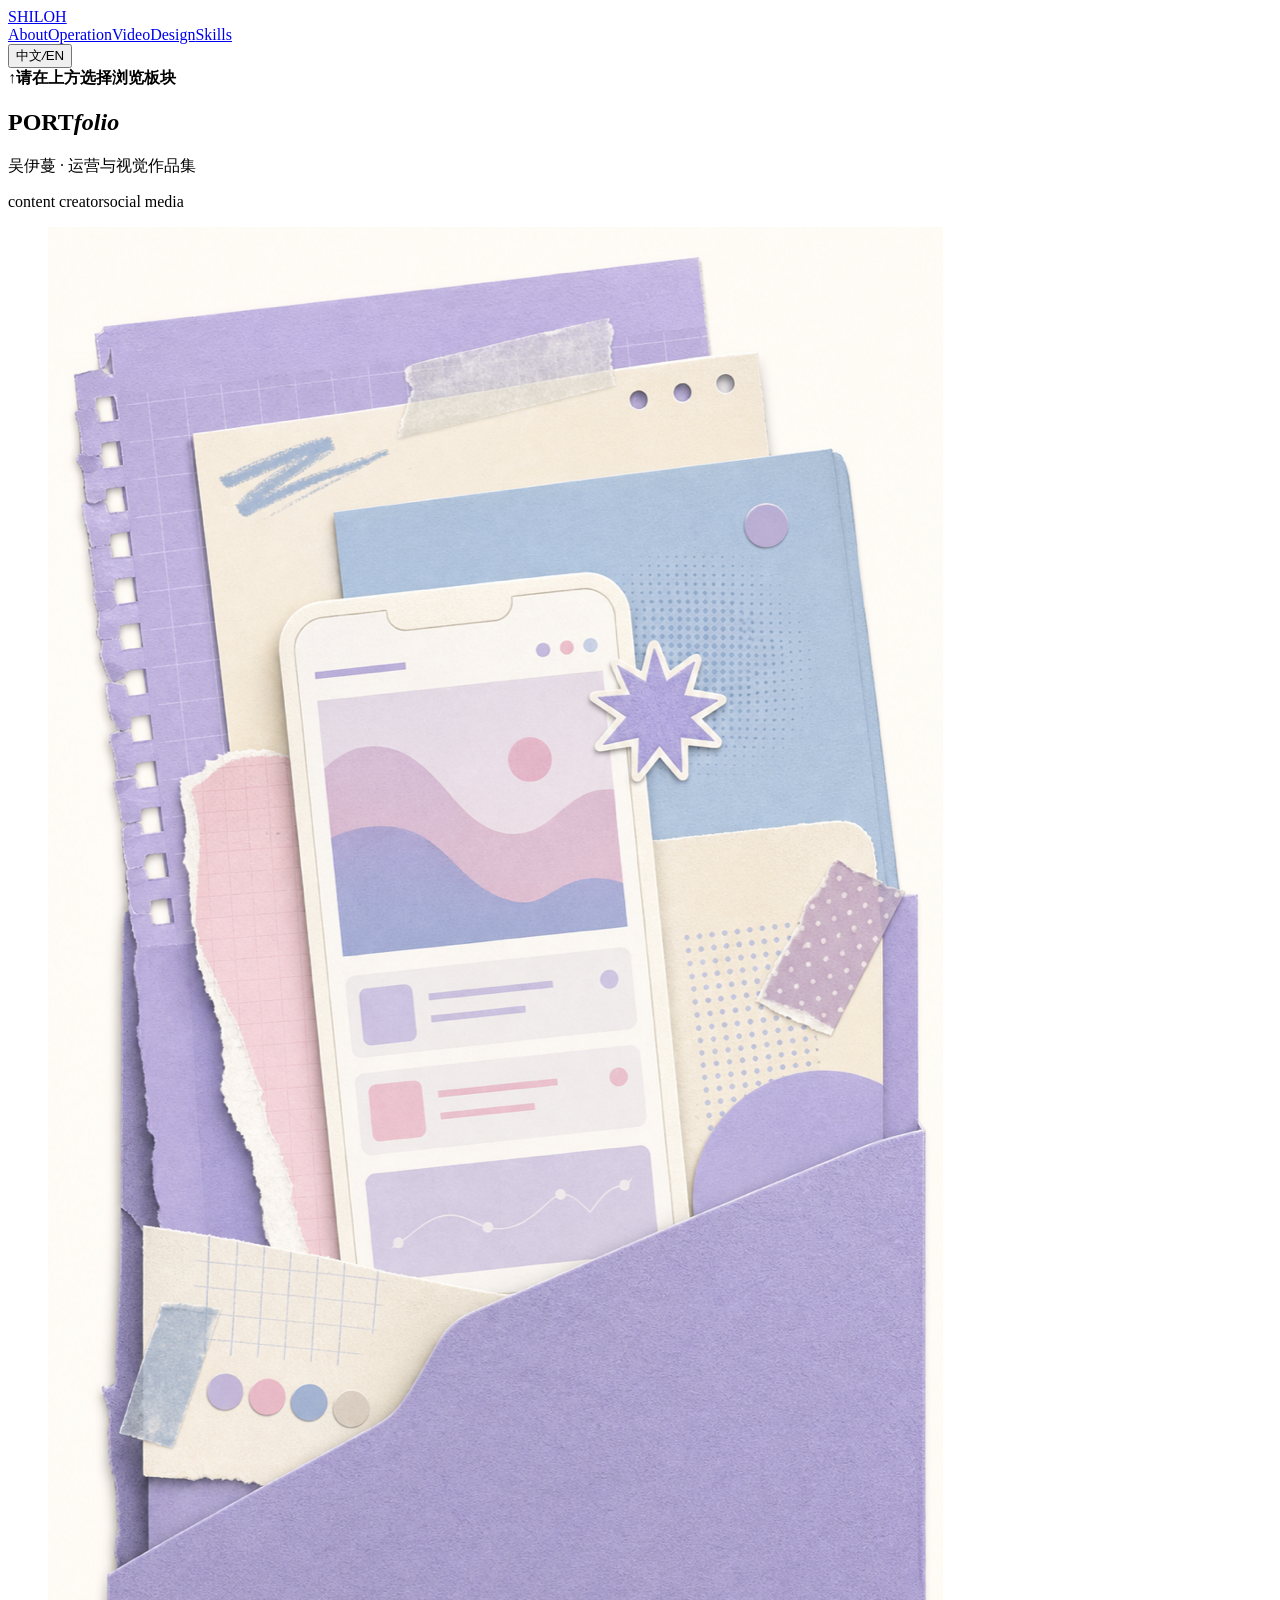
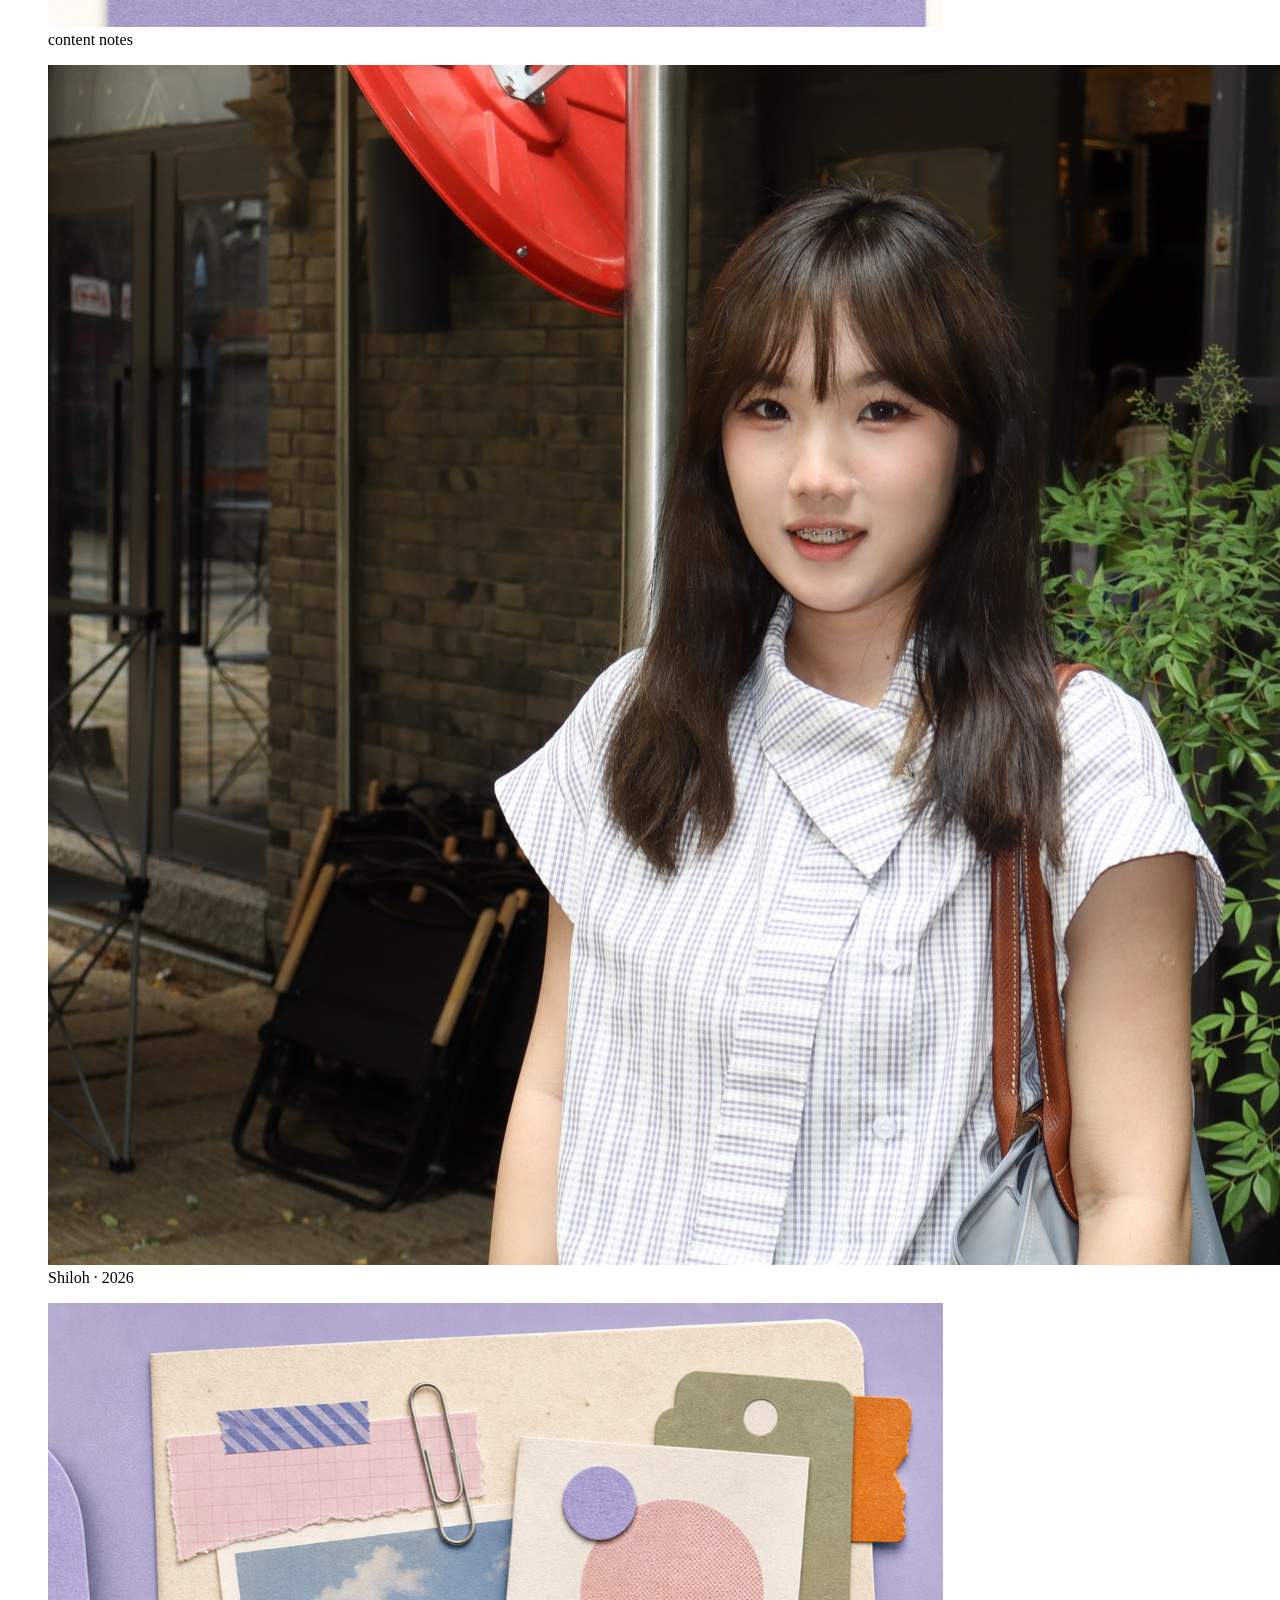
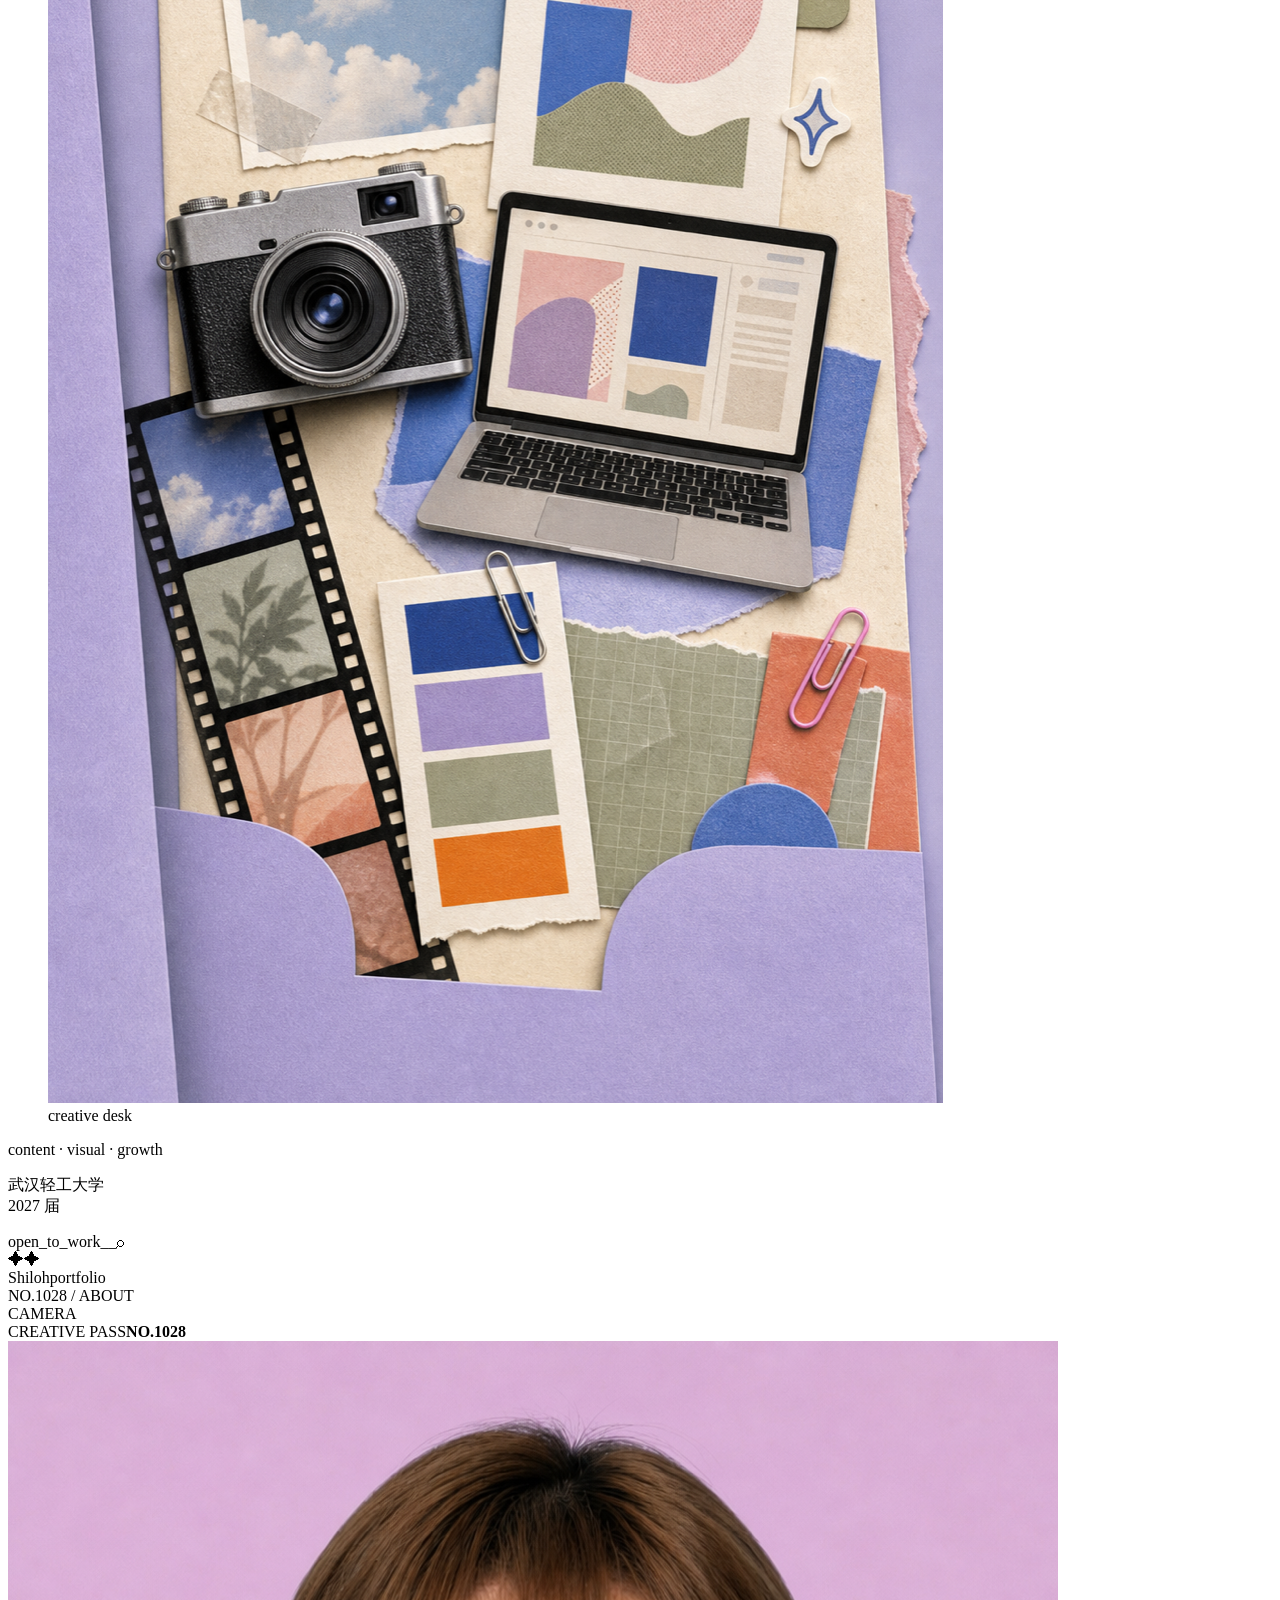
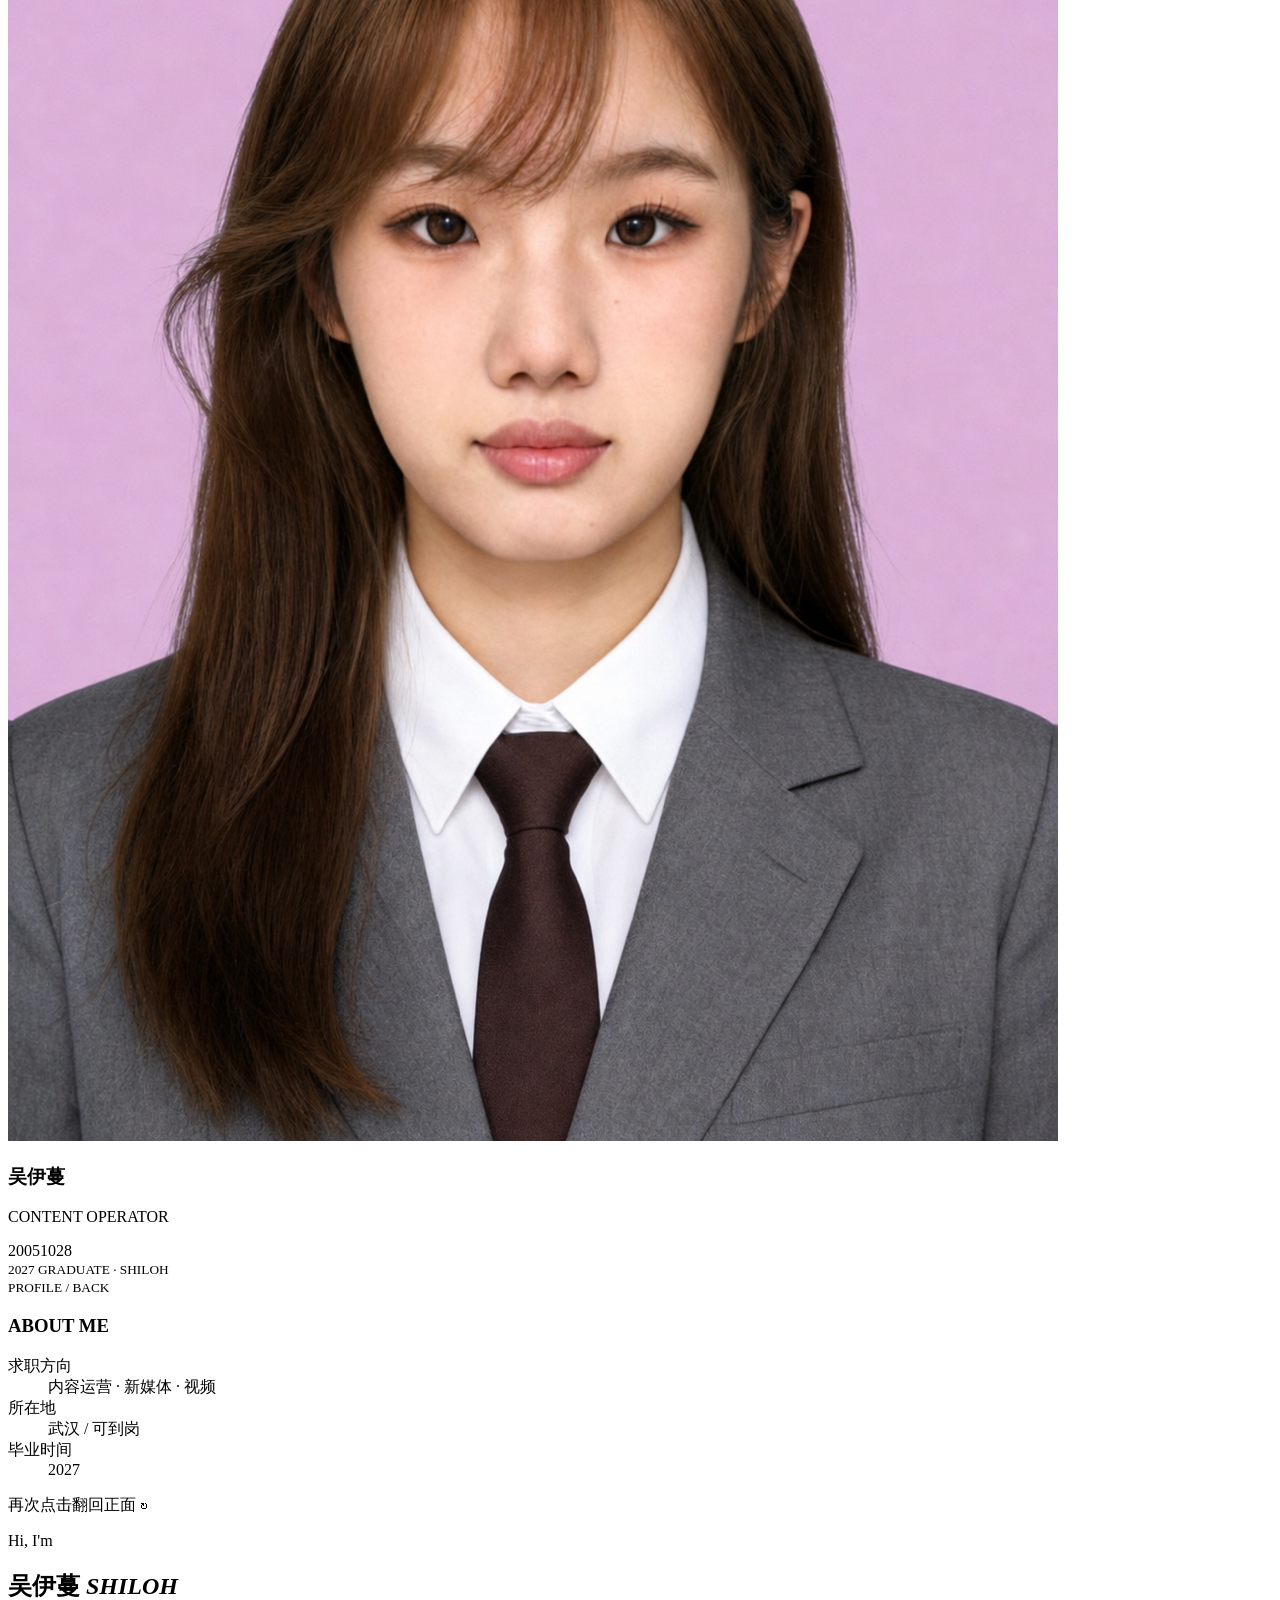
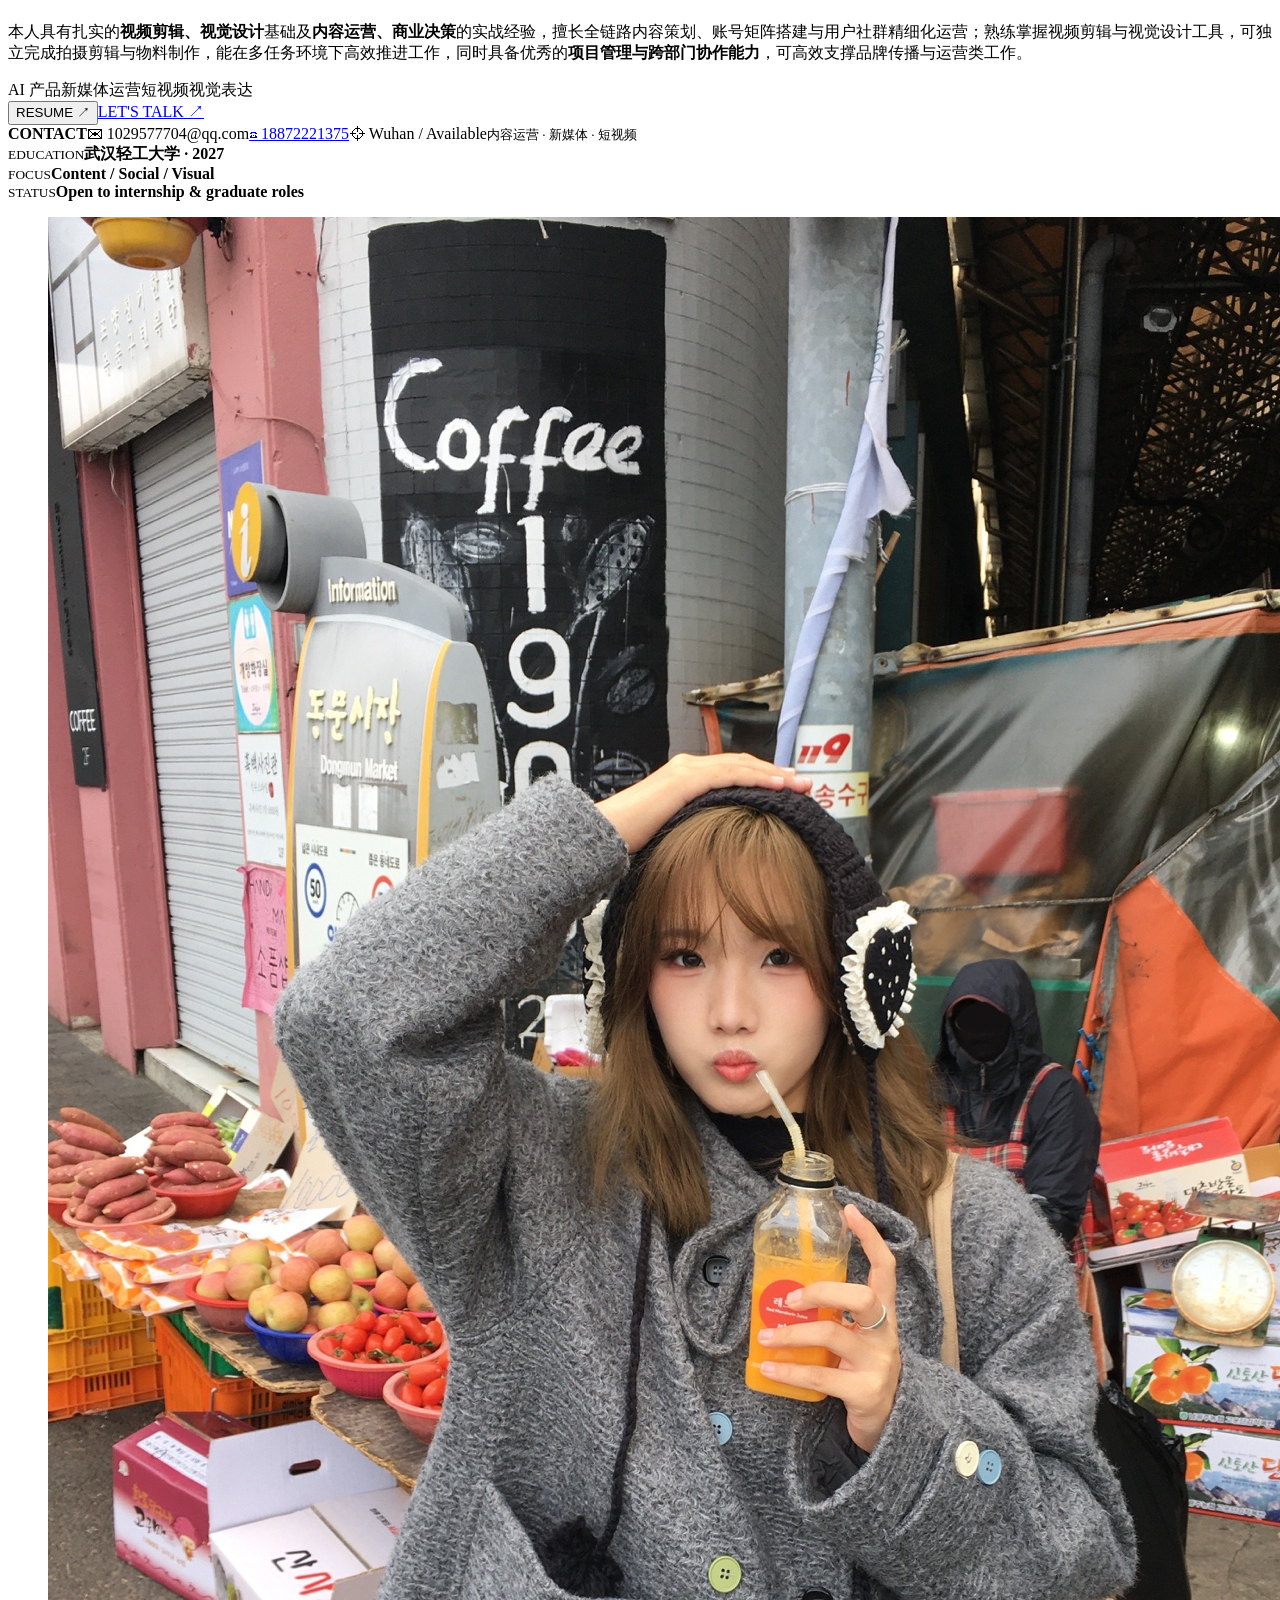
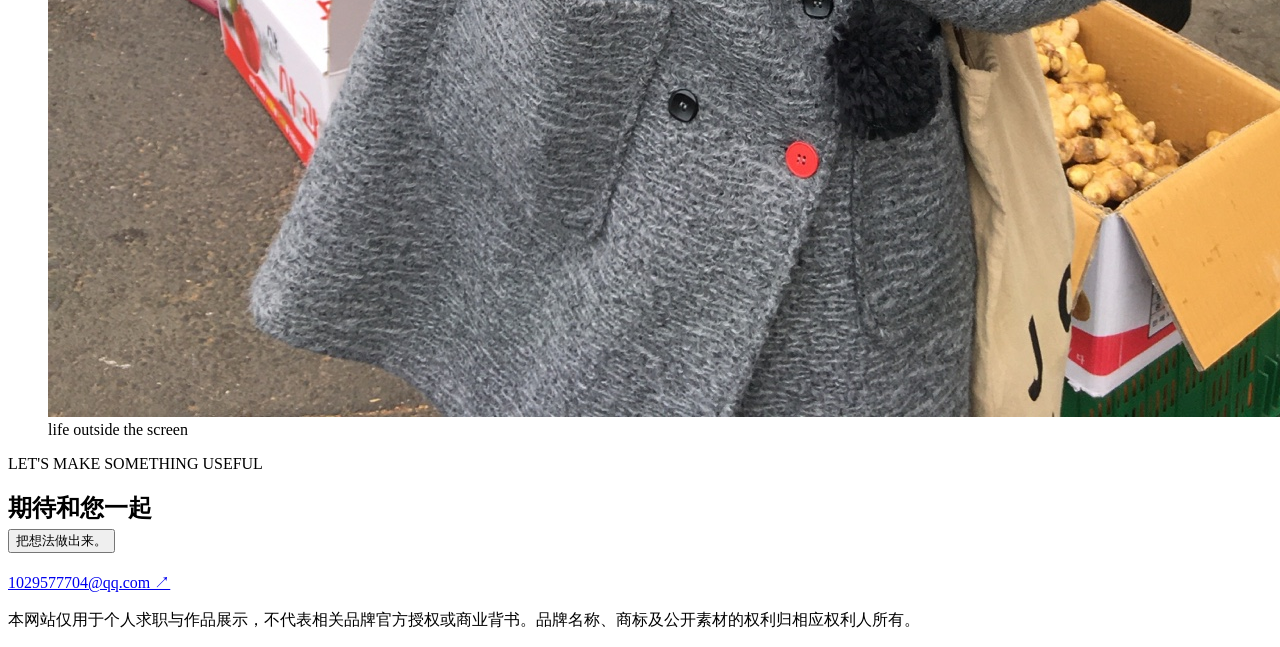
==== index.html @ cad9b49f "Add files via upload" ====
<!DOCTYPE html><html lang="zh-CN"><head><meta charSet="utf-8"/><meta name="viewport" content="width=device-width, initial-scale=1"/><link rel="preload" href="/images/cover/side-left.png" as="image"/><link rel="preload" href="/images/life/hero.jpg" as="image"/><link rel="preload" href="/images/cover/side-right.png" as="image"/><link rel="preload" as="image" href="/images/profile/id-photo-lavender.png"/><link rel="preload" href="/images/logos/fish.jpg" as="image"/><link rel="preload" href="/images/logos/thankyou.png" as="image"/><link rel="preload" href="/images/logos/keruyun.jpg" as="image"/><link rel="preload" as="image" href="/images/design/new-chinese.png"/><link rel="preload" as="image" href="/images/design/aestheticism.png"/><link rel="preload" as="image" href="/images/design/flat-vector-portrait.png"/><link rel="stylesheet" href="/_next/static/chunks/04r~zmh-ep_qo.css" data-precedence="next"/><link rel="preload" as="script" fetchPriority="low" href="/_next/static/chunks/1565v~spl0x2t.js"/><script src="/_next/static/chunks/01i_en06-a_gb.js" async=""></script><script src="/_next/static/chunks/13je0jha5i6.b.js" async=""></script><script src="/_next/static/chunks/turbopack-12umnb._j-0oo.js" async=""></script><script src="/_next/static/chunks/0typu5mmra_zv.js" async=""></script><script src="/_next/static/chunks/0ilb8em7pk6bm.js" async=""></script><link rel="preload" href="/images/life/city.jpg" as="image"/><link rel="preload" as="image" href="/images/design/flat-vector-wide.png"/><link rel="preload" as="image" href="/images/design/flower-bouquet.png"/><link rel="preload" as="image" href="/images/design/watercolor.png"/><link rel="preload" as="image" href="/images/design/city-pop-new.png"/><link rel="preload" as="image" href="/images/design/distressed-print.png"/><link rel="preload" as="image" href="/images/design/riso-peach.png"/><link rel="preload" as="image" href="/images/design/ethereal-new.png"/><title>吴伊蔓｜内容运营与视觉作品集</title><meta name="description" content="吴伊蔓的个人作品集，展示 AI 产品内容运营、短视频制作、视觉设计与用户增长项目。"/><meta property="og:title" content="吴伊蔓｜内容运营与视觉作品集"/><meta property="og:description" content="内容运营、短视频、AI 产品与视觉设计作品集。"/><meta property="og:url" content="https://shiloh-portfolio.511111man1028.workers.dev/"/><meta property="og:image" content="https://shiloh-portfolio.511111man1028.workers.dev/og.png"/><meta property="og:image:width" content="1200"/><meta property="og:image:height" content="630"/><meta property="og:type" content="website"/><meta name="twitter:card" content="summary_large_image"/><meta name="twitter:title" content="吴伊蔓｜内容运营与视觉作品集"/><meta name="twitter:description" content="内容运营、短视频、AI 产品与视觉设计作品集。"/><meta name="twitter:image" content="https://shiloh-portfolio.511111man1028.workers.dev/og.png"/><link rel="shortcut icon" href="/favicon.svg"/><link rel="icon" href="/favicon.svg"/><script src="/_next/static/chunks/03~yq9q893hmn.js" noModule=""></script></head><body><div hidden=""><!--$--><!--/$--></div><main id="top"><header class="topbar"><a class="top-name" href="#about">SHILOH</a><nav aria-label="主导航"><a href="#about">About</a><a href="#operation">Operation</a><a href="#video">Video</a><a href="#design">Design</a><a href="#skills">Skills</a></nav><div class="language-toggle"><button class="language-toggle-button" type="button" aria-label="切换为英文"><span data-language-label="zh">中文</span><i aria-hidden="true">/</i><span data-language-label="en">EN</span></button></div></header><section class="cover-board portfolio-panel" id="home" aria-labelledby="cover-title"><div class="cover-arrow" role="note" aria-label="请在上方导航选择浏览板块"><span aria-hidden="true">↑</span><b>请在上方选择浏览板块</b></div><div class="cover-title"><h1 id="cover-title" aria-label="PORTfolio"><strong><span>P</span><span>O</span><span>R</span><span>T</span></strong><em><span>f</span><span>o</span><span>l</span><span>i</span><span>o</span></em></h1><p>吴伊蔓 · 运营与视觉作品集</p></div><div class="cover-scene"><span class="pill pill-left">content creator</span><span class="pill pill-right">social media</span><div class="cover-images"><figure class="cover-photo cover-photo-left"><img src="/images/cover/side-left.png" alt="内容运营主题纸张拼贴"/><figcaption>content notes</figcaption></figure><figure class="cover-photo cover-photo-main"><img src="/images/life/hero.jpg" alt="吴伊蔓的生活照"/><figcaption>Shiloh · 2026</figcaption></figure><figure class="cover-photo cover-photo-right"><img src="/images/cover/side-right.png" alt="相机与创作工作台拼贴"/><figcaption>creative desk</figcaption></figure></div><div class="cover-pocket"><span>content · visual · growth</span></div><div class="cover-search"><p>武汉轻工大学<br/>2027 届</p><span>open_to_work__⌕</span></div><span class="cover-star star-left">✦</span><span class="cover-star star-right">✦</span></div><div class="cover-footer"><span>Shiloh</span><span>portfolio</span></div></section><section class="paper-slide about-slide portfolio-panel" id="about"><div class="slide-index">NO.1028 / ABOUT</div><div class="about-fabric" aria-hidden="true"></div><span class="about-camera" aria-hidden="true">CAMERA</span><div class="about-desk"><div class="badge-stage" aria-label="吴伊蔓个人工牌"><span class="lanyard" aria-hidden="true"></span><span class="badge-clip" aria-hidden="true"></span><article class="employee-badge" role="button" tabindex="0" aria-pressed="false" aria-label="点击翻转个人工牌"><div class="badge-flip-inner"><div class="badge-face badge-front"><div class="badge-topline"><span>CREATIVE PASS</span><b>NO.1028</b></div><img src="/images/profile/id-photo-lavender.png" alt="吴伊蔓证件照"/><h3>吴伊蔓</h3><p>CONTENT OPERATOR</p><div class="badge-code">20051028</div><small>2027 GRADUATE · SHILOH</small></div><div class="badge-face badge-back"><small>PROFILE / BACK</small><h3>ABOUT ME</h3><dl><div><dt>求职方向</dt><dd>内容运营 · 新媒体 · 视频</dd></div><div><dt>所在地</dt><dd>武汉 / 可到岗</dd></div><div><dt>毕业时间</dt><dd>2027</dd></div></dl><span>再次点击翻回正面 ↻</span></div></div></article></div><article class="about-grid-paper"><span class="paper-holes" aria-hidden="true"></span><p class="about-script">Hi, I&#x27;m</p><h2>吴伊蔓 <em>SHILOH</em></h2><p class="about-body">本人具有扎实的<strong>视频剪辑、视觉设计</strong>基础及<strong>内容运营、商业决策</strong>的实战经验，擅长全链路内容策划、账号矩阵搭建与用户社群精细化运营；熟练掌握视频剪辑与视觉设计工具，可独立完成拍摄剪辑与物料制作，能在多任务环境下高效推进工作，同时具备优秀的<strong>项目管理与跨部门协作能力</strong>，可高效支撑品牌传播与运营类工作。</p><div class="about-focus-tags"><span>AI 产品</span><span>新媒体运营</span><span>短视频</span><span>视觉表达</span></div><div class="about-links"><button class="resume-trigger" type="button">RESUME ↗</button><a href="mailto:1029577704@qq.com">LET&#x27;S TALK ↗</a></div></article><aside class="about-contact-note"><b>CONTACT</b><span>✉ 1029577704@qq.com</span><a href="tel:18872221375">☎ 18872221375</a><span>⌖ Wuhan / Available</span><small>内容运营 · 新媒体 · 短视频</small></aside><div class="about-profile-strip"><div><small>EDUCATION</small><b>武汉轻工大学 · 2027</b></div><div><small>FOCUS</small><b>Content / Social / Visual</b></div><div><small>STATUS</small><b>Open to internship &amp; graduate roles</b></div></div></div></section><section class="operation-section portfolio-panel" id="operation"><div class="chapter-heading"><span>02 / OPERATION</span><h2>Selected work <em>&amp; experience</em></h2><p>从产品理解到内容落地，我负责选题、制作、发布与复盘，也持续积累社媒增长和用户沟通经验。</p></div><div class="project-tabs" aria-label="项目索引"><a class="project-tab tab-blue" href="#case-01"><div class="project-tab-top"><small>01</small><img src="/images/logos/fish.jpg" alt="Fish Audio logo"/></div><h3>Fish Audio</h3><p>AI 语音平台</p><span class="project-tab-result">10W+ 单条播放</span></a><a class="project-tab tab-pink" href="#case-02"><div class="project-tab-top"><small>02</small><img src="/images/logos/thankyou.png" alt="ThankYouAI logo"/></div><h3>ThankYouAI</h3><p>AI 聚合生成平台</p><span class="project-tab-result">爆款内容 · 多平台供给</span></a><a class="project-tab tab-orange" href="#case-03"><div class="project-tab-top"><small>03</small><img src="/images/logos/keruyun.jpg" alt="客如云 logo"/></div><h3>客如云</h3><p>本地生活与品牌短视频</p><span class="project-tab-result">多条内容播放破万</span></a><a class="project-tab tab-green" href="#case-04"><div class="project-tab-top"><small>04</small><span class="solid-purple-logo" role="img" aria-label="某AI产品 logo"></span></div><h3>某AI产品</h3><p>AI 产品内容运营</p><span class="project-tab-result">50+ 物料 · 1000+ 社群</span></a></div><div class="case-list"><article class="case-board case-blue" id="case-01"><header class="case-header"><span>01</span><span>2024.07 — 2025.07</span></header><div class="case-copy"><img class="case-logo" src="/images/logos/fish.jpg" alt="Fish Audio logo"/><small>AI 语音平台</small><h3>Fish Audio</h3><p>围绕 AI 语音产品进行内容策划、视频剪辑与账号矩阵搭建，把技术能力转化为更容易理解和传播的内容。</p><dl><div><dt>MY ROLE</dt><dd>内容策划 / 视频剪辑 / 账号冷启动 / 品牌视觉</dd></div><div><dt>RESULT</dt><dd>Bilibili 单条播放 10W+、互动 1000+，获得海外垂类 KOL 自发传播。</dd></div></dl></div><div class="case-collage"><figure class="case-gallery-item case-gallery-item-1"><img src="/images/operation/fish/01-performance.jpg" alt="Fish Audio 作品展示 1" loading="lazy"/><figcaption>0<!-- -->1<!-- --> / <!-- -->Fish Audio</figcaption></figure><figure class="case-gallery-item case-gallery-item-2"><img src="/images/operation/fish/02-brand-poster.jpg" alt="Fish Audio 作品展示 2" loading="lazy"/><figcaption>0<!-- -->2<!-- --> / <!-- -->Fish Audio</figcaption></figure><figure class="case-gallery-item case-gallery-item-3"><img src="/images/operation/fish/03-growth-poster.jpg" alt="Fish Audio 作品展示 3" loading="lazy"/><figcaption>0<!-- -->3<!-- --> / <!-- -->Fish Audio</figcaption></figure></div></article><article class="case-board case-pink" id="case-02"><header class="case-header"><span>02</span><span>2026 — 至今</span></header><div class="case-copy"><img class="case-logo" src="/images/logos/thankyou.png" alt="ThankYouAI logo"/><small>AI 聚合生成平台</small><h3>ThankYouAI</h3><p>负责官方抖音内容、官网工作流、SEO 文章与视觉封面，将复杂 AI 功能转译为可理解、可使用的内容。</p><dl><div><dt>MY ROLE</dt><dd>官号运营 / 视频制作 / AI 工作流 / SEO / 创作者拓展</dd></div><div><dt>RESULT</dt><dd>官方社媒产出过爆款内容，并通过工作流模板、SEO 文章与视觉素材持续完善平台内容供给。</dd></div></dl></div><div class="case-collage"><figure class="case-gallery-item case-gallery-item-1"><img src="/images/operation/thankyou/01-cover.png" alt="ThankYouAI 作品展示 1" loading="lazy"/><figcaption>0<!-- -->1<!-- --> / <!-- -->ThankYouAI</figcaption></figure><figure class="case-gallery-item case-gallery-item-2"><img src="/images/operation/thankyou/02-social.jpg" alt="ThankYouAI 作品展示 2" loading="lazy"/><figcaption>0<!-- -->2<!-- --> / <!-- -->ThankYouAI</figcaption></figure><figure class="case-gallery-item case-gallery-item-3"><img src="/images/operation/thankyou/03-cover.jpeg" alt="ThankYouAI 作品展示 3" loading="lazy"/><figcaption>0<!-- -->3<!-- --> / <!-- -->ThankYouAI</figcaption></figure></div></article><article class="case-board case-orange" id="case-03"><header class="case-header"><span>03</span><span>2026.03 — 2026.06</span></header><div class="case-copy"><img class="case-logo" src="/images/logos/keruyun.jpg" alt="客如云 logo"/><small>本地生活与品牌短视频</small><h3>客如云</h3><p>围绕商家经营场景策划并制作短视频，覆盖选题、发布、数据复盘、商业信息流和线下门店实拍。</p><dl><div><dt>MY ROLE</dt><dd>抖音运营 / 外景拍摄 / 商业剪辑 / 数据复盘</dd></div><div><dt>RESULT</dt><dd>产出多条播放量破万内容，持续承接潜在商家咨询与品牌传播需求。</dd></div></dl></div><div class="case-collage"><figure class="case-gallery-item case-gallery-item-1"><img src="/images/operation/keruyun/01-account.jpg" alt="客如云 作品展示 1" loading="lazy"/><figcaption>0<!-- -->1<!-- --> / <!-- -->客如云</figcaption></figure></div></article><article class="case-board case-green" id="case-04"><header class="case-header"><span>04</span><span>2025.09 — 2026.03</span></header><div class="case-copy"><span class="case-logo solid-purple-logo" role="img" aria-label="某AI产品 logo"></span><small>AI 产品内容运营</small><h3>某AI产品</h3><p>参与早期内容与用户体系搭建，负责合规官号内容、教程物料、多平台矩阵、KOC 合作与核心用户社群。</p><dl><div><dt>MY ROLE</dt><dd>官号内容 / 教程视频 / KOC 合作 / 社群运营</dd></div><div><dt>RESULT</dt><dd>产出 50+ 内容物料，对接 20+ 垂类 KOC，参与搭建 1000+ 用户社群。</dd></div></dl></div><div class="case-collage"><figure class="case-gallery-item case-gallery-item-1"><img src="/images/operation/feelin/01-recruitment.jpg" alt="某AI产品 作品展示 1" loading="lazy"/><figcaption>0<!-- -->1<!-- --> / <!-- -->某AI产品</figcaption></figure><figure class="case-gallery-item case-gallery-item-2"><img src="/images/operation/feelin/02-campaign-redacted.png" alt="某AI产品 作品展示 2" loading="lazy"/><figcaption>0<!-- -->2<!-- --> / <!-- -->某AI产品</figcaption></figure><figure class="case-gallery-item case-gallery-item-3"><img src="/images/operation/feelin/03-social-redacted.png" alt="某AI产品 作品展示 3" loading="lazy"/><figcaption>0<!-- -->3<!-- --> / <!-- -->某AI产品</figcaption></figure></div></article></div></section><section class="video-section portfolio-panel" id="video"><div class="chapter-heading video-title"><span>03 / VIDEO</span><h2>Press play, <em>see the work.</em></h2><p>从混剪开始，依次呈现教程、信息流与产品内容。</p></div><div class="video-wall"><div class="video-divider"><span>EDITING SHOWREEL</span><small>10 / selected works</small></div><figure class="video-work video-orange video-format-landscape video-order-1 video-featured"><video src="/videos/edit-montage.m4v" controls="" preload="metadata" playsInline="" aria-label="混剪视频作品完整预览 · 17s"></video><figcaption><span>01</span><div><b>混剪</b><small>节奏与镜头组合<!-- --> · <!-- -->完整预览 · 17s</small></div></figcaption></figure><figure class="video-work video-lilac video-format-landscape video-order-2"><video src="/videos/edit-feature-intro.m4v" controls="" preload="metadata" playsInline="" aria-label="功能介绍视频作品15s 预览"></video><figcaption><span>02</span><div><b>功能介绍</b><small>产品卖点可视化<!-- --> · <!-- -->15s 预览</small></div></figcaption></figure><figure class="video-work video-green video-format-landscape video-order-3"><video src="/videos/edit-web-promo-1.m4v" controls="" preload="metadata" playsInline="" aria-label="网页推广 01视频作品15s 预览"></video><figcaption><span>03</span><div><b>网页推广 01</b><small>网页产品推广<!-- --> · <!-- -->15s 预览</small></div></figcaption></figure><figure class="video-work video-rose video-format-portrait video-order-4"><video src="/videos/edit-ad-feed.m4v" controls="" preload="metadata" playsInline="" aria-label="信息流视频作品15s 预览"></video><figcaption><span>04</span><div><b>信息流</b><small>商业信息流剪辑<!-- --> · <!-- -->15s 预览</small></div></figcaption></figure><figure class="video-work video-blue video-format-portrait video-order-5"><video src="/videos/edit-comic-drama.m4v" controls="" preload="metadata" playsInline="" aria-label="漫剧视频作品15s 预览"></video><figcaption><span>05</span><div><b>漫剧</b><small>剧情节奏与氛围包装<!-- --> · <!-- -->15s 预览</small></div></figcaption></figure><figure class="video-work video-yellow video-format-portrait video-order-6"><video src="/videos/edit-platform-growth.m4v" controls="" preload="metadata" playsInline="" aria-label="平台引流视频作品完整预览 · 18s"></video><figcaption><span>06</span><div><b>平台引流</b><small>转化导向内容<!-- --> · <!-- -->完整预览 · 18s</small></div></figcaption></figure><figure class="video-work video-coral video-format-landscape video-order-7"><video src="/videos/edit-tutorial.m4v" controls="" preload="metadata" playsInline="" aria-label="教程视频作品15s 预览"></video><figcaption><span>07</span><div><b>教程</b><small>步骤拆解与画面引导<!-- --> · <!-- -->15s 预览</small></div></figcaption></figure><figure class="video-work video-sky video-format-landscape video-order-8"><video src="/videos/edit-web-promo-2.m4v" controls="" preload="metadata" playsInline="" aria-label="网页推广 02视频作品15s 预览"></video><figcaption><span>08</span><div><b>网页推广 02</b><small>网页产品推广<!-- --> · <!-- -->15s 预览</small></div></figcaption></figure><figure class="video-work video-mint video-format-landscape video-order-9"><video src="/videos/edit-digital-human.m4v" controls="" preload="metadata" playsInline="" aria-label="数字人起号视频作品15s 预览"></video><figcaption><span>09</span><div><b>数字人起号</b><small>账号冷启动内容<!-- --> · <!-- -->15s 预览</small></div></figcaption></figure><figure class="video-work video-wine video-format-landscape video-order-10"><video src="/videos/edit-game-ui.m4v" controls="" preload="metadata" playsInline="" aria-label="游戏 UI 设计视频作品完整预览 · 15s"></video><figcaption><span>10</span><div><b>游戏 UI 设计</b><small>界面与交互展示<!-- --> · <!-- -->完整预览 · 15s</small></div></figcaption></figure></div></section><section class="paper-slide design-slide portfolio-panel" id="design"><div class="slide-index">04 / DESIGN BOARD</div><div class="design-heading"><h2>Visual<br/><em>archive</em></h2><p>展现不同风格的视觉作品集。</p></div><section class="poster-orbit-stage" aria-label="互动 3D 海报环廊"><div class="poster-orbit-viewport" role="group" tabindex="0" aria-label="左右拖动旋转海报"><div class="poster-orbit-ring" style="--orbit-rotation:0deg"><figure class="poster-orbit-card" style="--poster-angle:0deg;width:270px;height:179.296875px;margin-left:-135px;margin-top:-89.6484375px" data-orbit-index="0" role="link" tabindex="0" aria-label="查看下方的新中式海报"><img class="poster-orbit-depth" style="--poster-depth:-6px" src="/images/design/new-chinese.png" alt="" draggable="false" aria-hidden="true"/><img class="poster-orbit-depth" style="--poster-depth:-5px" src="/images/design/new-chinese.png" alt="" draggable="false" aria-hidden="true"/><img class="poster-orbit-depth" style="--poster-depth:-4px" src="/images/design/new-chinese.png" alt="" draggable="false" aria-hidden="true"/><img class="poster-orbit-depth" style="--poster-depth:-3px" src="/images/design/new-chinese.png" alt="" draggable="false" aria-hidden="true"/><img class="poster-orbit-depth" style="--poster-depth:-2px" src="/images/design/new-chinese.png" alt="" draggable="false" aria-hidden="true"/><img class="poster-orbit-depth" style="--poster-depth:-1px" src="/images/design/new-chinese.png" alt="" draggable="false" aria-hidden="true"/><div class="poster-orbit-face poster-orbit-front"><img src="/images/design/new-chinese.png" alt="新中式海报" draggable="false"/></div><div class="poster-orbit-face poster-orbit-back" aria-hidden="true"><img src="/images/design/new-chinese.png" alt="" draggable="false"/></div></figure><figure class="poster-orbit-card" style="--poster-angle:36deg;width:133.875px;height:238px;margin-left:-66.9375px;margin-top:-119px" data-orbit-index="1" role="link" tabindex="0" aria-label="查看下方的美学主义"><img class="poster-orbit-depth" style="--poster-depth:-6px" src="/images/design/aestheticism.png" alt="" draggable="false" aria-hidden="true"/><img class="poster-orbit-depth" style="--poster-depth:-5px" src="/images/design/aestheticism.png" alt="" draggable="false" aria-hidden="true"/><img class="poster-orbit-depth" style="--poster-depth:-4px" src="/images/design/aestheticism.png" alt="" draggable="false" aria-hidden="true"/><img class="poster-orbit-depth" style="--poster-depth:-3px" src="/images/design/aestheticism.png" alt="" draggable="false" aria-hidden="true"/><img class="poster-orbit-depth" style="--poster-depth:-2px" src="/images/design/aestheticism.png" alt="" draggable="false" aria-hidden="true"/><img class="poster-orbit-depth" style="--poster-depth:-1px" src="/images/design/aestheticism.png" alt="" draggable="false" aria-hidden="true"/><div class="poster-orbit-face poster-orbit-front"><img src="/images/design/aestheticism.png" alt="美学主义" draggable="false"/></div><div class="poster-orbit-face poster-orbit-back" aria-hidden="true"><img src="/images/design/aestheticism.png" alt="" draggable="false"/></div></figure><figure class="poster-orbit-card" style="--poster-angle:72deg;width:178.5px;height:238px;margin-left:-89.25px;margin-top:-119px" data-orbit-index="2" role="link" tabindex="0" aria-label="查看下方的扁平矢量插图 · 3:4"><img class="poster-orbit-depth" style="--poster-depth:-6px" src="/images/design/flat-vector-portrait.png" alt="" draggable="false" aria-hidden="true"/><img class="poster-orbit-depth" style="--poster-depth:-5px" src="/images/design/flat-vector-portrait.png" alt="" draggable="false" aria-hidden="true"/><img class="poster-orbit-depth" style="--poster-depth:-4px" src="/images/design/flat-vector-portrait.png" alt="" draggable="false" aria-hidden="true"/><img class="poster-orbit-depth" style="--poster-depth:-3px" src="/images/design/flat-vector-portrait.png" alt="" draggable="false" aria-hidden="true"/><img class="poster-orbit-depth" style="--poster-depth:-2px" src="/images/design/flat-vector-portrait.png" alt="" draggable="false" aria-hidden="true"/><img class="poster-orbit-depth" style="--poster-depth:-1px" src="/images/design/flat-vector-portrait.png" alt="" draggable="false" aria-hidden="true"/><div class="poster-orbit-face poster-orbit-front"><img src="/images/design/flat-vector-portrait.png" alt="扁平矢量插图 · 3:4" draggable="false"/></div><div class="poster-orbit-face poster-orbit-back" aria-hidden="true"><img src="/images/design/flat-vector-portrait.png" alt="" draggable="false"/></div></figure><figure class="poster-orbit-card" style="--poster-angle:108deg;width:270px;height:151.875px;margin-left:-135px;margin-top:-75.9375px" data-orbit-index="3" role="link" tabindex="0" aria-label="查看下方的扁平矢量插图 · 16:9"><img class="poster-orbit-depth" style="--poster-depth:-6px" src="/images/design/flat-vector-wide.png" alt="" draggable="false" aria-hidden="true"/><img class="poster-orbit-depth" style="--poster-depth:-5px" src="/images/design/flat-vector-wide.png" alt="" draggable="false" aria-hidden="true"/><img class="poster-orbit-depth" style="--poster-depth:-4px" src="/images/design/flat-vector-wide.png" alt="" draggable="false" aria-hidden="true"/><img class="poster-orbit-depth" style="--poster-depth:-3px" src="/images/design/flat-vector-wide.png" alt="" draggable="false" aria-hidden="true"/><img class="poster-orbit-depth" style="--poster-depth:-2px" src="/images/design/flat-vector-wide.png" alt="" draggable="false" aria-hidden="true"/><img class="poster-orbit-depth" style="--poster-depth:-1px" src="/images/design/flat-vector-wide.png" alt="" draggable="false" aria-hidden="true"/><div class="poster-orbit-face poster-orbit-front"><img src="/images/design/flat-vector-wide.png" alt="扁平矢量插图 · 16:9" draggable="false"/></div><div class="poster-orbit-face poster-orbit-back" aria-hidden="true"><img src="/images/design/flat-vector-wide.png" alt="" draggable="false"/></div></figure><figure class="poster-orbit-card" style="--poster-angle:144deg;width:178.5px;height:238px;margin-left:-89.25px;margin-top:-119px" data-orbit-index="4" role="link" tabindex="0" aria-label="查看下方的520 涂鸦花束海报"><img class="poster-orbit-depth" style="--poster-depth:-6px" src="/images/design/flower-bouquet.png" alt="" draggable="false" aria-hidden="true"/><img class="poster-orbit-depth" style="--poster-depth:-5px" src="/images/design/flower-bouquet.png" alt="" draggable="false" aria-hidden="true"/><img class="poster-orbit-depth" style="--poster-depth:-4px" src="/images/design/flower-bouquet.png" alt="" draggable="false" aria-hidden="true"/><img class="poster-orbit-depth" style="--poster-depth:-3px" src="/images/design/flower-bouquet.png" alt="" draggable="false" aria-hidden="true"/><img class="poster-orbit-depth" style="--poster-depth:-2px" src="/images/design/flower-bouquet.png" alt="" draggable="false" aria-hidden="true"/><img class="poster-orbit-depth" style="--poster-depth:-1px" src="/images/design/flower-bouquet.png" alt="" draggable="false" aria-hidden="true"/><div class="poster-orbit-face poster-orbit-front"><img src="/images/design/flower-bouquet.png" alt="520 涂鸦花束海报" draggable="false"/></div><div class="poster-orbit-face poster-orbit-back" aria-hidden="true"><img src="/images/design/flower-bouquet.png" alt="" draggable="false"/></div></figure><figure class="poster-orbit-card" style="--poster-angle:180deg;width:270px;height:151.875px;margin-left:-135px;margin-top:-75.9375px" data-orbit-index="5" role="link" tabindex="0" aria-label="查看下方的写意水彩风格"><img class="poster-orbit-depth" style="--poster-depth:-6px" src="/images/design/watercolor.png" alt="" draggable="false" aria-hidden="true"/><img class="poster-orbit-depth" style="--poster-depth:-5px" src="/images/design/watercolor.png" alt="" draggable="false" aria-hidden="true"/><img class="poster-orbit-depth" style="--poster-depth:-4px" src="/images/design/watercolor.png" alt="" draggable="false" aria-hidden="true"/><img class="poster-orbit-depth" style="--poster-depth:-3px" src="/images/design/watercolor.png" alt="" draggable="false" aria-hidden="true"/><img class="poster-orbit-depth" style="--poster-depth:-2px" src="/images/design/watercolor.png" alt="" draggable="false" aria-hidden="true"/><img class="poster-orbit-depth" style="--poster-depth:-1px" src="/images/design/watercolor.png" alt="" draggable="false" aria-hidden="true"/><div class="poster-orbit-face poster-orbit-front"><img src="/images/design/watercolor.png" alt="写意水彩风格" draggable="false"/></div><div class="poster-orbit-face poster-orbit-back" aria-hidden="true"><img src="/images/design/watercolor.png" alt="" draggable="false"/></div></figure><figure class="poster-orbit-card" style="--poster-angle:216deg;width:133.875px;height:238px;margin-left:-66.9375px;margin-top:-119px" data-orbit-index="6" role="link" tabindex="0" aria-label="查看下方的CityPOP 复古风格"><img class="poster-orbit-depth" style="--poster-depth:-6px" src="/images/design/city-pop-new.png" alt="" draggable="false" aria-hidden="true"/><img class="poster-orbit-depth" style="--poster-depth:-5px" src="/images/design/city-pop-new.png" alt="" draggable="false" aria-hidden="true"/><img class="poster-orbit-depth" style="--poster-depth:-4px" src="/images/design/city-pop-new.png" alt="" draggable="false" aria-hidden="true"/><img class="poster-orbit-depth" style="--poster-depth:-3px" src="/images/design/city-pop-new.png" alt="" draggable="false" aria-hidden="true"/><img class="poster-orbit-depth" style="--poster-depth:-2px" src="/images/design/city-pop-new.png" alt="" draggable="false" aria-hidden="true"/><img class="poster-orbit-depth" style="--poster-depth:-1px" src="/images/design/city-pop-new.png" alt="" draggable="false" aria-hidden="true"/><div class="poster-orbit-face poster-orbit-front"><img src="/images/design/city-pop-new.png" alt="CityPOP 复古风格" draggable="false"/></div><div class="poster-orbit-face poster-orbit-back" aria-hidden="true"><img src="/images/design/city-pop-new.png" alt="" draggable="false"/></div></figure><figure class="poster-orbit-card" style="--poster-angle:252deg;width:238px;height:238px;margin-left:-119px;margin-top:-119px" data-orbit-index="7" role="link" tabindex="0" aria-label="查看下方的做旧印刷"><img class="poster-orbit-depth" style="--poster-depth:-6px" src="/images/design/distressed-print.png" alt="" draggable="false" aria-hidden="true"/><img class="poster-orbit-depth" style="--poster-depth:-5px" src="/images/design/distressed-print.png" alt="" draggable="false" aria-hidden="true"/><img class="poster-orbit-depth" style="--poster-depth:-4px" src="/images/design/distressed-print.png" alt="" draggable="false" aria-hidden="true"/><img class="poster-orbit-depth" style="--poster-depth:-3px" src="/images/design/distressed-print.png" alt="" draggable="false" aria-hidden="true"/><img class="poster-orbit-depth" style="--poster-depth:-2px" src="/images/design/distressed-print.png" alt="" draggable="false" aria-hidden="true"/><img class="poster-orbit-depth" style="--poster-depth:-1px" src="/images/design/distressed-print.png" alt="" draggable="false" aria-hidden="true"/><div class="poster-orbit-face poster-orbit-front"><img src="/images/design/distressed-print.png" alt="做旧印刷" draggable="false"/></div><div class="poster-orbit-face poster-orbit-back" aria-hidden="true"><img src="/images/design/distressed-print.png" alt="" draggable="false"/></div></figure><figure class="poster-orbit-card" style="--poster-angle:288deg;width:178.5px;height:238px;margin-left:-89.25px;margin-top:-119px" data-orbit-index="8" role="link" tabindex="0" aria-label="查看下方的RISO 版画桃子海报"><img class="poster-orbit-depth" style="--poster-depth:-6px" src="/images/design/riso-peach.png" alt="" draggable="false" aria-hidden="true"/><img class="poster-orbit-depth" style="--poster-depth:-5px" src="/images/design/riso-peach.png" alt="" draggable="false" aria-hidden="true"/><img class="poster-orbit-depth" style="--poster-depth:-4px" src="/images/design/riso-peach.png" alt="" draggable="false" aria-hidden="true"/><img class="poster-orbit-depth" style="--poster-depth:-3px" src="/images/design/riso-peach.png" alt="" draggable="false" aria-hidden="true"/><img class="poster-orbit-depth" style="--poster-depth:-2px" src="/images/design/riso-peach.png" alt="" draggable="false" aria-hidden="true"/><img class="poster-orbit-depth" style="--poster-depth:-1px" src="/images/design/riso-peach.png" alt="" draggable="false" aria-hidden="true"/><div class="poster-orbit-face poster-orbit-front"><img src="/images/design/riso-peach.png" alt="RISO 版画桃子海报" draggable="false"/></div><div class="poster-orbit-face poster-orbit-back" aria-hidden="true"><img src="/images/design/riso-peach.png" alt="" draggable="false"/></div></figure><figure class="poster-orbit-card" style="--poster-angle:324deg;width:178.5px;height:238px;margin-left:-89.25px;margin-top:-119px" data-orbit-index="9" role="link" tabindex="0" aria-label="查看下方的飘渺幻境海报"><img class="poster-orbit-depth" style="--poster-depth:-6px" src="/images/design/ethereal-new.png" alt="" draggable="false" aria-hidden="true"/><img class="poster-orbit-depth" style="--poster-depth:-5px" src="/images/design/ethereal-new.png" alt="" draggable="false" aria-hidden="true"/><img class="poster-orbit-depth" style="--poster-depth:-4px" src="/images/design/ethereal-new.png" alt="" draggable="false" aria-hidden="true"/><img class="poster-orbit-depth" style="--poster-depth:-3px" src="/images/design/ethereal-new.png" alt="" draggable="false" aria-hidden="true"/><img class="poster-orbit-depth" style="--poster-depth:-2px" src="/images/design/ethereal-new.png" alt="" draggable="false" aria-hidden="true"/><img class="poster-orbit-depth" style="--poster-depth:-1px" src="/images/design/ethereal-new.png" alt="" draggable="false" aria-hidden="true"/><div class="poster-orbit-face poster-orbit-front"><img src="/images/design/ethereal-new.png" alt="飘渺幻境海报" draggable="false"/></div><div class="poster-orbit-face poster-orbit-back" aria-hidden="true"><img src="/images/design/ethereal-new.png" alt="" draggable="false"/></div></figure></div></div></section><div class="design-board"><span class="design-sticker design-sticker-one" aria-hidden="true">visual notes ↗</span><span class="design-sticker design-sticker-two" aria-hidden="true">10 / selected</span><div class="design-column design-column-1"><figure class="design-work design-work-9"><img src="/images/design/riso-peach.png" alt="RISO 版画桃子海报" loading="lazy"/><figcaption><b>RISO 版画桃子海报</b><span>RISO 版画练习</span></figcaption></figure><figure class="design-work design-work-2"><img src="/images/design/aestheticism.png" alt="美学主义" loading="lazy"/><figcaption><b>美学主义</b><span>审美主题海报</span></figcaption></figure><figure class="design-work design-work-4"><img src="/images/design/flat-vector-wide.png" alt="扁平矢量插图 · 16:9" loading="lazy"/><figcaption><b>扁平矢量插图 · 16:9</b><span>横版视觉延展</span></figcaption></figure></div><div class="design-column design-column-2"><figure class="design-work design-work-1"><img src="/images/design/new-chinese.png" alt="新中式海报" loading="lazy"/><figcaption><b>新中式海报</b><span>东方花卉视觉</span></figcaption></figure><figure class="design-work design-work-3"><img src="/images/design/flat-vector-portrait.png" alt="扁平矢量插图 · 3:4" loading="lazy"/><figcaption><b>扁平矢量插图 · 3:4</b><span>竖版插图海报</span></figcaption></figure><figure class="design-work design-work-10"><img src="/images/design/ethereal-new.png" alt="飘渺幻境海报" loading="lazy"/><figcaption><b>飘渺幻境海报</b><span>AI 视觉海报</span></figcaption></figure><figure class="design-work design-work-6"><img src="/images/design/watercolor.png" alt="写意水彩风格" loading="lazy"/><figcaption><b>写意水彩风格</b><span>水彩视觉练习</span></figcaption></figure></div><div class="design-column design-column-3"><figure class="design-work design-work-5"><img src="/images/design/flower-bouquet.png" alt="520 涂鸦花束海报" loading="lazy"/><figcaption><b>520 涂鸦花束海报</b><span>涂鸦风格视觉</span></figcaption></figure><figure class="design-work design-work-7"><img src="/images/design/city-pop-new.png" alt="CityPOP 复古风格" loading="lazy"/><figcaption><b>CityPOP 复古风格</b><span>城市流行视觉</span></figcaption></figure><figure class="design-work design-work-8"><img src="/images/design/distressed-print.png" alt="做旧印刷" loading="lazy"/><figcaption><b>做旧印刷</b><span>颗粒质感实验</span></figcaption></figure></div></div></section><section class="skills-section portfolio-panel" id="skills"><div class="skills-title"><span>05 / SKILLS</span><h2>What can I <em>bring?</em></h2><p>从内容策划到发布复盘，我可以独立完成一条内容链路。</p></div><div class="skill-stack"><article class="skill-note skill-green" role="button" tabindex="0" aria-expanded="false" aria-label="content，点击查看相关案例"><span class="skill-sticker" aria-hidden="true">✦</span><small>0<!-- -->1</small><h3>content</h3><p>选题策划
账号运营
SEO 写作
内容复盘</p><div class="skill-proof"><small>SELECTED PROOF</small><p>Fish Audio · ThankYouAI
选题 / SEO / 内容复盘</p></div></article><article class="skill-note skill-blue" role="button" tabindex="0" aria-expanded="false" aria-label="social，点击查看相关案例"><span class="skill-sticker" aria-hidden="true">☺</span><small>0<!-- -->2</small><h3>social</h3><p>抖音 / Bilibili
账号矩阵
KOL / KOC
社群运营</p><div class="skill-proof"><small>SELECTED PROOF</small><p>Fish Audio · 客如云
账号矩阵 / 社群增长</p></div></article><article class="skill-note skill-orange" role="button" tabindex="0" aria-expanded="false" aria-label="video，点击查看相关案例"><span class="skill-sticker" aria-hidden="true">▶</span><small>0<!-- -->3</small><h3>video</h3><p>脚本构思
外景拍摄
剪辑包装
商业信息流</p><div class="skill-proof"><small>SELECTED PROOF</small><p>教程 · 混剪 · 信息流
策划 / 拍摄 / 剪辑</p></div></article><article class="skill-note skill-wine" role="button" tabindex="0" aria-expanded="false" aria-label="AI + visual，点击查看相关案例"><span class="skill-sticker" aria-hidden="true">AI</span><small>0<!-- -->4</small><h3>AI + visual</h3><p>AI 工作流
封面设计
海报排版
视觉延展</p><div class="skill-proof"><small>SELECTED PROOF</small><p>ThankYouAI · 视觉海报
AI 工作流 / 视觉延展</p></div></article><article class="skill-note skill-lilac" role="button" tabindex="0" aria-expanded="false" aria-label="tools，点击查看相关案例"><span class="skill-sticker" aria-hidden="true">♥</span><small>0<!-- -->5</small><h3>tools</h3><p>剪映
Photoshop
AE
主流 AI 工具
Codex / 即梦等</p><div class="skill-proof"><small>SELECTED PROOF</small><p>视频与视觉项目实战
剪映 / PS / AE / Codex</p></div></article></div></section><footer class="contact-slide"><figure><img src="/images/life/city.jpg" alt="吴伊蔓的旅行生活照"/><figcaption>life outside the screen</figcaption></figure><div><span>LET&#x27;S MAKE SOMETHING USEFUL</span><h2>期待和您一起<br/><em><button class="footer-easter-egg" type="button" aria-label="把想法做出来，点击触发彩蛋">把想法做出来。</button></em></h2><a href="mailto:1029577704@qq.com">1029577704@qq.com ↗</a></div><p>本网站仅用于个人求职与作品展示，不代表相关品牌官方授权或商业背书。品牌名称、商标及公开素材的权利归相应权利人所有。</p></footer></main><!--$--><!--/$--><script src="/_next/static/chunks/1565v~spl0x2t.js" id="_R_" async=""></script><script>(self.__next_f=self.__next_f||[]).push([0])</script><script>self.__next_f.push([1,"1:\"$Sreact.fragment\"\n2:I[22378,[\"/_next/static/chunks/0typu5mmra_zv.js\"],\"default\"]\n3:I[99582,[\"/_next/static/chunks/0typu5mmra_zv.js\"],\"default\"]\ne:I[95394,[\"/_next/static/chunks/0typu5mmra_zv.js\"],\"default\",1]\n:HL[\"/_next/static/chunks/04r~zmh-ep_qo.css\",\"style\"]\n:HL[\"/images/cover/side-left.png\",\"image\"]\n:HL[\"/images/life/hero.jpg\",\"image\"]\n:HL[\"/images/cover/side-right.png\",\"image\"]\n"])</script><script>self.__next_f.push([1,"0:{\"P\":null,\"c\":[\"\",\"\"],\"q\":\"\",\"i\":false,\"f\":[[[\"\",{\"children\":[\"__PAGE__\",{}]},\"$undefined\",\"$undefined\",16],[[\"$\",\"$1\",\"c\",{\"children\":[[[\"$\",\"link\",\"0\",{\"rel\":\"stylesheet\",\"href\":\"/_next/static/chunks/04r~zmh-ep_qo.css\",\"precedence\":\"next\",\"crossOrigin\":\"$undefined\",\"nonce\":\"$undefined\"}],[\"$\",\"script\",\"script-0\",{\"src\":\"/_next/static/chunks/0typu5mmra_zv.js\",\"async\":true,\"nonce\":\"$undefined\"}]],[\"$\",\"html\",null,{\"lang\":\"zh-CN\",\"children\":[\"$\",\"body\",null,{\"children\":[\"$\",\"$L2\",null,{\"parallelRouterKey\":\"children\",\"error\":\"$undefined\",\"errorStyles\":\"$undefined\",\"errorScripts\":\"$undefined\",\"template\":[\"$\",\"$L3\",null,{}],\"templateStyles\":\"$undefined\",\"templateScripts\":\"$undefined\",\"notFound\":[[[\"$\",\"title\",null,{\"children\":\"404: This page could not be found.\"}],[\"$\",\"div\",null,{\"style\":{\"fontFamily\":\"system-ui,\\\"Segoe UI\\\",Roboto,Helvetica,Arial,sans-serif,\\\"Apple Color Emoji\\\",\\\"Segoe UI Emoji\\\"\",\"height\":\"100vh\",\"textAlign\":\"center\",\"display\":\"flex\",\"flexDirection\":\"column\",\"alignItems\":\"center\",\"justifyContent\":\"center\"},\"children\":[\"$\",\"div\",null,{\"children\":[[\"$\",\"style\",null,{\"dangerouslySetInnerHTML\":{\"__html\":\"body{color:#000;background:#fff;margin:0}.next-error-h1{border-right:1px solid rgba(0,0,0,.3)}@media (prefers-color-scheme:dark){body{color:#fff;background:#000}.next-error-h1{border-right:1px solid rgba(255,255,255,.3)}}\"}}],[\"$\",\"h1\",null,{\"className\":\"next-error-h1\",\"style\":{\"display\":\"inline-block\",\"margin\":\"0 20px 0 0\",\"padding\":\"0 23px 0 0\",\"fontSize\":24,\"fontWeight\":500,\"verticalAlign\":\"top\",\"lineHeight\":\"49px\"},\"children\":404}],[\"$\",\"div\",null,{\"style\":{\"display\":\"inline-block\"},\"children\":[\"$\",\"h2\",null,{\"style\":{\"fontSize\":14,\"fontWeight\":400,\"lineHeight\":\"49px\",\"margin\":0},\"children\":\"This page could not be found.\"}]}]]}]}]],[]],\"forbidden\":\"$undefined\",\"unauthorized\":\"$undefined\"}]}]}]]}],{\"children\":[[\"$\",\"$1\",\"c\",{\"children\":[[\"$\",\"main\",null,{\"id\":\"top\",\"children\":[[\"$\",\"header\",null,{\"className\":\"topbar\",\"children\":[[\"$\",\"a\",null,{\"className\":\"top-name\",\"href\":\"#about\",\"children\":\"SHILOH\"}],[\"$\",\"nav\",null,{\"aria-label\":\"主导航\",\"children\":[[\"$\",\"a\",null,{\"href\":\"#about\",\"children\":\"About\"}],[\"$\",\"a\",null,{\"href\":\"#operation\",\"children\":\"Operation\"}],[\"$\",\"a\",null,{\"href\":\"#video\",\"children\":\"Video\"}],[\"$\",\"a\",null,{\"href\":\"#design\",\"children\":\"Design\"}],[\"$\",\"a\",null,{\"href\":\"#skills\",\"children\":\"Skills\"}]]}],[\"$\",\"div\",null,{\"className\":\"language-toggle\",\"children\":[\"$\",\"button\",null,{\"className\":\"language-toggle-button\",\"type\":\"button\",\"aria-label\":\"切换为英文\",\"children\":[[\"$\",\"span\",null,{\"data-language-label\":\"zh\",\"children\":\"中文\"}],[\"$\",\"i\",null,{\"aria-hidden\":\"true\",\"children\":\"/\"}],[\"$\",\"span\",null,{\"data-language-label\":\"en\",\"children\":\"EN\"}]]}]}]]}],[\"$\",\"section\",null,{\"className\":\"cover-board portfolio-panel\",\"id\":\"home\",\"aria-labelledby\":\"cover-title\",\"children\":[[\"$\",\"div\",null,{\"className\":\"cover-arrow\",\"role\":\"note\",\"aria-label\":\"请在上方导航选择浏览板块\",\"children\":[[\"$\",\"span\",null,{\"aria-hidden\":\"true\",\"children\":\"↑\"}],[\"$\",\"b\",null,{\"children\":\"请在上方选择浏览板块\"}]]}],[\"$\",\"div\",null,{\"className\":\"cover-title\",\"children\":[[\"$\",\"h1\",null,{\"id\":\"cover-title\",\"aria-label\":\"PORTfolio\",\"children\":[[\"$\",\"strong\",null,{\"children\":[[\"$\",\"span\",null,{\"children\":\"P\"}],[\"$\",\"span\",null,{\"children\":\"O\"}],[\"$\",\"span\",null,{\"children\":\"R\"}],[\"$\",\"span\",null,{\"children\":\"T\"}]]}],[\"$\",\"em\",null,{\"children\":[[\"$\",\"span\",null,{\"children\":\"f\"}],[\"$\",\"span\",null,{\"children\":\"o\"}],[\"$\",\"span\",null,{\"children\":\"l\"}],[\"$\",\"span\",null,{\"children\":\"i\"}],[\"$\",\"span\",null,{\"children\":\"o\"}]]}]]}],[\"$\",\"p\",null,{\"children\":\"吴伊蔓 · 运营与视觉作品集\"}]]}],[\"$\",\"div\",null,{\"className\":\"cover-scene\",\"children\":[[\"$\",\"span\",null,{\"className\":\"pill pill-left\",\"children\":\"content creator\"}],[\"$\",\"span\",null,{\"className\":\"pill pill-right\",\"children\":\"social media\"}],[\"$\",\"div\",null,{\"className\":\"cover-images\",\"children\":[[\"$\",\"figure\",null,{\"className\":\"cover-photo cover-photo-left\",\"children\":[[\"$\",\"img\",null,{\"src\":\"/images/cover/side-left.png\",\"alt\":\"内容运营主题纸张拼贴\"}],[\"$\",\"figcaption\",null,{\"children\":\"content notes\"}]]}],[\"$\",\"figure\",null,{\"className\":\"cover-photo cover-photo-main\",\"children\":[[\"$\",\"img\",null,{\"src\":\"/images/life/hero.jpg\",\"alt\":\"吴伊蔓的生活照\"}],[\"$\",\"figcaption\",null,{\"children\":\"Shiloh · 2026\"}]]}],[\"$\",\"figure\",null,{\"className\":\"cover-photo cover-photo-right\",\"children\":[[\"$\",\"img\",null,{\"src\":\"/images/cover/side-right.png\",\"alt\":\"相机与创作工作台拼贴\"}],[\"$\",\"figcaption\",null,{\"children\":\"creative desk\"}]]}]]}],[\"$\",\"div\",null,{\"className\":\"cover-pocket\",\"children\":[\"$\",\"span\",null,{\"children\":\"content · visual · growth\"}]}],[\"$\",\"div\",null,{\"className\":\"cover-search\",\"children\":[[\"$\",\"p\",null,{\"children\":[\"武汉轻工大学\",[\"$\",\"br\",null,{}],\"2027 届\"]}],[\"$\",\"span\",null,{\"children\":\"open_to_work__⌕\"}]]}],[\"$\",\"span\",null,{\"className\":\"cover-star star-left\",\"children\":\"✦\"}],[\"$\",\"span\",null,{\"className\":\"cover-star star-right\",\"children\":\"✦\"}]]}],[\"$\",\"div\",null,{\"className\":\"cover-footer\",\"children\":[[\"$\",\"span\",null,{\"children\":\"Shiloh\"}],[\"$\",\"span\",null,{\"children\":\"portfolio\"}]]}]]}],\"$L4\",\"$L5\",\"$L6\",\"$L7\",\"$L8\",\"$L9\",\"$La\"]}],[\"$Lb\"],\"$Lc\"]}],{},null,false,null]},null,false,null],\"$Ld\",false]],\"m\":\"$undefined\",\"G\":[\"$e\",[\"$Lf\"]],\"S\":true,\"h\":null,\"s\":\"$undefined\",\"l\":\"$undefined\",\"p\":\"$undefined\",\"d\":\"$undefined\",\"b\":\"shbEWhFEzp2AO_lXpUxjl\"}\n"])</script><script>self.__next_f.push([1,"10:I[92697,[\"/_next/static/chunks/0typu5mmra_zv.js\",\"/_next/static/chunks/0ilb8em7pk6bm.js\"],\"default\"]\n17:I[28086,[\"/_next/static/chunks/0typu5mmra_zv.js\",\"/_next/static/chunks/0ilb8em7pk6bm.js\"],\"default\"]\n18:I[28717,[\"/_next/static/chunks/0typu5mmra_zv.js\",\"/_next/static/chunks/0ilb8em7pk6bm.js\"],\"default\"]\n19:I[25326,[\"/_next/static/chunks/0typu5mmra_zv.js\"],\"OutletBoundary\"]\n1a:\"$Sreact.suspense\"\n1c:I[25326,[\"/_next/static/chunks/0typu5mmra_zv.js\"],\"ViewportBoundary\"]\n1e:I[25326,[\"/_next/static/chunks/0typu5mmra_zv.js\"],\"MetadataBoundary\"]\n:HL[\"/images/logos/fish.jpg\",\"image\"]\n:HL[\"/images/logos/thankyou.png\",\"image\"]\n:HL[\"/images/logos/keruyun.jpg\",\"image\"]\n:HL[\"/images/life/city.jpg\",\"image\"]\n"])</script><script>self.__next_f.push([1,"4:[\"$\",\"section\",null,{\"className\":\"paper-slide about-slide portfolio-panel\",\"id\":\"about\",\"children\":[[\"$\",\"div\",null,{\"className\":\"slide-index\",\"children\":\"NO.1028 / ABOUT\"}],[\"$\",\"div\",null,{\"className\":\"about-fabric\",\"aria-hidden\":\"true\"}],[\"$\",\"span\",null,{\"className\":\"about-camera\",\"aria-hidden\":\"true\",\"children\":\"CAMERA\"}],[\"$\",\"div\",null,{\"className\":\"about-desk\",\"children\":[[\"$\",\"div\",null,{\"className\":\"badge-stage\",\"aria-label\":\"吴伊蔓个人工牌\",\"children\":[[\"$\",\"span\",null,{\"className\":\"lanyard\",\"aria-hidden\":\"true\"}],[\"$\",\"span\",null,{\"className\":\"badge-clip\",\"aria-hidden\":\"true\"}],[\"$\",\"$L10\",null,{}]]}],[\"$\",\"article\",null,{\"className\":\"about-grid-paper\",\"children\":[[\"$\",\"span\",null,{\"className\":\"paper-holes\",\"aria-hidden\":\"true\"}],[\"$\",\"p\",null,{\"className\":\"about-script\",\"children\":\"Hi, I'm\"}],[\"$\",\"h2\",null,{\"children\":[\"吴伊蔓 \",[\"$\",\"em\",null,{\"children\":\"SHILOH\"}]]}],[\"$\",\"p\",null,{\"className\":\"about-body\",\"children\":[\"本人具有扎实的\",[\"$\",\"strong\",null,{\"children\":\"视频剪辑、视觉设计\"}],\"基础及\",[\"$\",\"strong\",null,{\"children\":\"内容运营、商业决策\"}],\"的实战经验，擅长全链路内容策划、账号矩阵搭建与用户社群精细化运营；熟练掌握视频剪辑与视觉设计工具，可独立完成拍摄剪辑与物料制作，能在多任务环境下高效推进工作，同时具备优秀的\",[\"$\",\"strong\",null,{\"children\":\"项目管理与跨部门协作能力\"}],\"，可高效支撑品牌传播与运营类工作。\"]}],[\"$\",\"div\",null,{\"className\":\"about-focus-tags\",\"children\":[[\"$\",\"span\",null,{\"children\":\"AI 产品\"}],[\"$\",\"span\",null,{\"children\":\"新媒体运营\"}],[\"$\",\"span\",null,{\"children\":\"短视频\"}],[\"$\",\"span\",null,{\"children\":\"视觉表达\"}]]}],[\"$\",\"div\",null,{\"className\":\"about-links\",\"children\":[[\"$\",\"button\",null,{\"className\":\"resume-trigger\",\"type\":\"button\",\"children\":\"RESUME ↗\"}],[\"$\",\"a\",null,{\"href\":\"mailto:1029577704@qq.com\",\"children\":\"LET'S TALK ↗\"}]]}]]}],[\"$\",\"aside\",null,{\"className\":\"about-contact-note\",\"children\":[[\"$\",\"b\",null,{\"children\":\"CONTACT\"}],[\"$\",\"span\",null,{\"children\":\"✉ 1029577704@qq.com\"}],[\"$\",\"a\",null,{\"href\":\"tel:18872221375\",\"children\":\"☎ 18872221375\"}],[\"$\",\"span\",null,{\"children\":\"⌖ Wuhan / Available\"}],[\"$\",\"small\",null,{\"children\":\"内容运营 · 新媒体 · 短视频\"}]]}],[\"$\",\"div\",null,{\"className\":\"about-profile-strip\",\"children\":[[\"$\",\"div\",null,{\"children\":[[\"$\",\"small\",null,{\"children\":\"EDUCATION\"}],[\"$\",\"b\",null,{\"children\":\"武汉轻工大学 · 2027\"}]]}],[\"$\",\"div\",null,{\"children\":[[\"$\",\"small\",null,{\"children\":\"FOCUS\"}],[\"$\",\"b\",null,{\"children\":\"Content / Social / Visual\"}]]}],[\"$\",\"div\",null,{\"children\":[[\"$\",\"small\",null,{\"children\":\"STATUS\"}],[\"$\",\"b\",null,{\"children\":\"Open to internship \u0026 graduate roles\"}]]}]]}]]}]]}]\n"])</script><script>self.__next_f.push([1,"5:[\"$\",\"section\",null,{\"className\":\"operation-section portfolio-panel\",\"id\":\"operation\",\"children\":[[\"$\",\"div\",null,{\"className\":\"chapter-heading\",\"children\":[[\"$\",\"span\",null,{\"children\":\"02 / OPERATION\"}],[\"$\",\"h2\",null,{\"children\":[\"Selected work \",[\"$\",\"em\",null,{\"children\":\"\u0026 experience\"}]]}],[\"$\",\"p\",null,{\"children\":\"从产品理解到内容落地，我负责选题、制作、发布与复盘，也持续积累社媒增长和用户沟通经验。\"}]]}],[\"$\",\"div\",null,{\"className\":\"project-tabs\",\"aria-label\":\"项目索引\",\"children\":[[\"$\",\"a\",\"Fish Audio\",{\"className\":\"project-tab tab-blue\",\"href\":\"#case-01\",\"children\":[[\"$\",\"div\",null,{\"className\":\"project-tab-top\",\"children\":[[\"$\",\"small\",null,{\"children\":\"01\"}],[\"$\",\"img\",null,{\"src\":\"/images/logos/fish.jpg\",\"alt\":\"Fish Audio logo\"}]]}],[\"$\",\"h3\",null,{\"children\":\"Fish Audio\"}],[\"$\",\"p\",null,{\"children\":\"AI 语音平台\"}],[\"$\",\"span\",null,{\"className\":\"project-tab-result\",\"children\":\"10W+ 单条播放\"}]]}],[\"$\",\"a\",\"ThankYouAI\",{\"className\":\"project-tab tab-pink\",\"href\":\"#case-02\",\"children\":[[\"$\",\"div\",null,{\"className\":\"project-tab-top\",\"children\":[[\"$\",\"small\",null,{\"children\":\"02\"}],[\"$\",\"img\",null,{\"src\":\"/images/logos/thankyou.png\",\"alt\":\"ThankYouAI logo\"}]]}],[\"$\",\"h3\",null,{\"children\":\"ThankYouAI\"}],[\"$\",\"p\",null,{\"children\":\"AI 聚合生成平台\"}],[\"$\",\"span\",null,{\"className\":\"project-tab-result\",\"children\":\"爆款内容 · 多平台供给\"}]]}],[\"$\",\"a\",\"客如云\",{\"className\":\"project-tab tab-orange\",\"href\":\"#case-03\",\"children\":[[\"$\",\"div\",null,{\"className\":\"project-tab-top\",\"children\":[[\"$\",\"small\",null,{\"children\":\"03\"}],[\"$\",\"img\",null,{\"src\":\"/images/logos/keruyun.jpg\",\"alt\":\"客如云 logo\"}]]}],[\"$\",\"h3\",null,{\"children\":\"客如云\"}],[\"$\",\"p\",null,{\"children\":\"本地生活与品牌短视频\"}],[\"$\",\"span\",null,{\"className\":\"project-tab-result\",\"children\":\"多条内容播放破万\"}]]}],[\"$\",\"a\",\"某AI产品\",{\"className\":\"project-tab tab-green\",\"href\":\"#case-04\",\"children\":[[\"$\",\"div\",null,{\"className\":\"project-tab-top\",\"children\":[[\"$\",\"small\",null,{\"children\":\"04\"}],[\"$\",\"span\",null,{\"className\":\"solid-purple-logo\",\"role\":\"img\",\"aria-label\":\"某AI产品 logo\"}]]}],[\"$\",\"h3\",null,{\"children\":\"某AI产品\"}],[\"$\",\"p\",null,{\"children\":\"AI 产品内容运营\"}],[\"$\",\"span\",null,{\"className\":\"project-tab-result\",\"children\":\"50+ 物料 · 1000+ 社群\"}]]}]]}],[\"$\",\"div\",null,{\"className\":\"case-list\",\"children\":[[\"$\",\"article\",\"Fish Audio\",{\"className\":\"case-board case-blue\",\"id\":\"case-01\",\"children\":[[\"$\",\"header\",null,{\"className\":\"case-header\",\"children\":[[\"$\",\"span\",null,{\"children\":\"01\"}],[\"$\",\"span\",null,{\"children\":\"2024.07 — 2025.07\"}]]}],[\"$\",\"div\",null,{\"className\":\"case-copy\",\"children\":[[\"$\",\"img\",null,{\"className\":\"case-logo\",\"src\":\"/images/logos/fish.jpg\",\"alt\":\"Fish Audio logo\"}],[\"$\",\"small\",null,{\"children\":\"AI 语音平台\"}],[\"$\",\"h3\",null,{\"children\":\"Fish Audio\"}],[\"$\",\"p\",null,{\"children\":\"围绕 AI 语音产品进行内容策划、视频剪辑与账号矩阵搭建，把技术能力转化为更容易理解和传播的内容。\"}],[\"$\",\"dl\",null,{\"children\":[[\"$\",\"div\",null,{\"children\":[[\"$\",\"dt\",null,{\"children\":\"MY ROLE\"}],[\"$\",\"dd\",null,{\"children\":\"内容策划 / 视频剪辑 / 账号冷启动 / 品牌视觉\"}]]}],[\"$\",\"div\",null,{\"children\":[[\"$\",\"dt\",null,{\"children\":\"RESULT\"}],[\"$\",\"dd\",null,{\"children\":\"Bilibili 单条播放 10W+、互动 1000+，获得海外垂类 KOL 自发传播。\"}]]}]]}]]}],[\"$\",\"div\",null,{\"className\":\"case-collage\",\"children\":[[\"$\",\"figure\",\"/images/operation/fish/01-performance.jpg\",{\"className\":\"case-gallery-item case-gallery-item-1\",\"children\":[[\"$\",\"img\",null,{\"src\":\"/images/operation/fish/01-performance.jpg\",\"alt\":\"Fish Audio 作品展示 1\",\"loading\":\"lazy\"}],[\"$\",\"figcaption\",null,{\"children\":[\"0\",1,\" / \",\"Fish Audio\"]}]]}],[\"$\",\"figure\",\"/images/operation/fish/02-brand-poster.jpg\",{\"className\":\"case-gallery-item case-gallery-item-2\",\"children\":[[\"$\",\"img\",null,{\"src\":\"/images/operation/fish/02-brand-poster.jpg\",\"alt\":\"Fish Audio 作品展示 2\",\"loading\":\"lazy\"}],[\"$\",\"figcaption\",null,{\"children\":[\"0\",2,\" / \",\"Fish Audio\"]}]]}],[\"$\",\"figure\",\"/images/operation/fish/03-growth-poster.jpg\",{\"className\":\"case-gallery-item case-gallery-item-3\",\"children\":[[\"$\",\"img\",null,{\"src\":\"/images/operation/fish/03-growth-poster.jpg\",\"alt\":\"Fish Audio 作品展示 3\",\"loading\":\"lazy\"}],[\"$\",\"figcaption\",null,{\"children\":[\"0\",3,\" / \",\"Fish Audio\"]}]]}]]}]]}],[\"$\",\"article\",\"ThankYouAI\",{\"className\":\"case-board case-pink\",\"id\":\"case-02\",\"children\":[[\"$\",\"header\",null,{\"className\":\"case-header\",\"children\":[[\"$\",\"span\",null,{\"children\":\"02\"}],[\"$\",\"span\",null,{\"children\":\"2026 — 至今\"}]]}],[\"$\",\"div\",null,{\"className\":\"case-copy\",\"children\":[[\"$\",\"img\",null,{\"className\":\"case-logo\",\"src\":\"/images/logos/thankyou.png\",\"alt\":\"ThankYouAI logo\"}],[\"$\",\"small\",null,{\"children\":\"AI 聚合生成平台\"}],[\"$\",\"h3\",null,{\"children\":\"ThankYouAI\"}],[\"$\",\"p\",null,{\"children\":\"负责官方抖音内容、官网工作流、SEO 文章与视觉封面，将复杂 AI 功能转译为可理解、可使用的内容。\"}],[\"$\",\"dl\",null,{\"children\":[[\"$\",\"div\",null,{\"children\":[[\"$\",\"dt\",null,{\"children\":\"MY ROLE\"}],[\"$\",\"dd\",null,{\"children\":\"官号运营 / 视频制作 / AI 工作流 / SEO / 创作者拓展\"}]]}],\"$L11\"]}]]}],\"$L12\"]}],\"$L13\",\"$L14\"]}]]}]\n"])</script><script>self.__next_f.push([1,"6:[\"$\",\"section\",null,{\"className\":\"video-section portfolio-panel\",\"id\":\"video\",\"children\":[[\"$\",\"div\",null,{\"className\":\"chapter-heading video-title\",\"children\":[[\"$\",\"span\",null,{\"children\":\"03 / VIDEO\"}],[\"$\",\"h2\",null,{\"children\":[\"Press play, \",[\"$\",\"em\",null,{\"children\":\"see the work.\"}]]}],[\"$\",\"p\",null,{\"children\":\"从混剪开始，依次呈现教程、信息流与产品内容。\"}]]}],[\"$\",\"div\",null,{\"className\":\"video-wall\",\"children\":[[\"$\",\"div\",null,{\"className\":\"video-divider\",\"children\":[[\"$\",\"span\",null,{\"children\":\"EDITING SHOWREEL\"}],[\"$\",\"small\",null,{\"children\":\"10 / selected works\"}]]}],[[\"$\",\"figure\",\"混剪\",{\"className\":\"video-work video-orange video-format-landscape video-order-1 video-featured\",\"children\":[[\"$\",\"video\",null,{\"src\":\"/videos/edit-montage.m4v\",\"controls\":true,\"preload\":\"metadata\",\"playsInline\":true,\"aria-label\":\"混剪视频作品完整预览 · 17s\"}],[\"$\",\"figcaption\",null,{\"children\":[[\"$\",\"span\",null,{\"children\":\"01\"}],[\"$\",\"div\",null,{\"children\":[[\"$\",\"b\",null,{\"children\":\"混剪\"}],[\"$\",\"small\",null,{\"children\":[\"节奏与镜头组合\",\" · \",\"完整预览 · 17s\"]}]]}]]}]]}],[\"$\",\"figure\",\"功能介绍\",{\"className\":\"video-work video-lilac video-format-landscape video-order-2\",\"children\":[[\"$\",\"video\",null,{\"src\":\"/videos/edit-feature-intro.m4v\",\"controls\":true,\"preload\":\"metadata\",\"playsInline\":true,\"aria-label\":\"功能介绍视频作品15s 预览\"}],[\"$\",\"figcaption\",null,{\"children\":[[\"$\",\"span\",null,{\"children\":\"02\"}],[\"$\",\"div\",null,{\"children\":[[\"$\",\"b\",null,{\"children\":\"功能介绍\"}],[\"$\",\"small\",null,{\"children\":[\"产品卖点可视化\",\" · \",\"15s 预览\"]}]]}]]}]]}],[\"$\",\"figure\",\"网页推广 01\",{\"className\":\"video-work video-green video-format-landscape video-order-3\",\"children\":[[\"$\",\"video\",null,{\"src\":\"/videos/edit-web-promo-1.m4v\",\"controls\":true,\"preload\":\"metadata\",\"playsInline\":true,\"aria-label\":\"网页推广 01视频作品15s 预览\"}],[\"$\",\"figcaption\",null,{\"children\":[[\"$\",\"span\",null,{\"children\":\"03\"}],[\"$\",\"div\",null,{\"children\":[[\"$\",\"b\",null,{\"children\":\"网页推广 01\"}],[\"$\",\"small\",null,{\"children\":[\"网页产品推广\",\" · \",\"15s 预览\"]}]]}]]}]]}],[\"$\",\"figure\",\"信息流\",{\"className\":\"video-work video-rose video-format-portrait video-order-4\",\"children\":[[\"$\",\"video\",null,{\"src\":\"/videos/edit-ad-feed.m4v\",\"controls\":true,\"preload\":\"metadata\",\"playsInline\":true,\"aria-label\":\"信息流视频作品15s 预览\"}],[\"$\",\"figcaption\",null,{\"children\":[[\"$\",\"span\",null,{\"children\":\"04\"}],[\"$\",\"div\",null,{\"children\":[[\"$\",\"b\",null,{\"children\":\"信息流\"}],[\"$\",\"small\",null,{\"children\":[\"商业信息流剪辑\",\" · \",\"15s 预览\"]}]]}]]}]]}],[\"$\",\"figure\",\"漫剧\",{\"className\":\"video-work video-blue video-format-portrait video-order-5\",\"children\":[[\"$\",\"video\",null,{\"src\":\"/videos/edit-comic-drama.m4v\",\"controls\":true,\"preload\":\"metadata\",\"playsInline\":true,\"aria-label\":\"漫剧视频作品15s 预览\"}],[\"$\",\"figcaption\",null,{\"children\":[[\"$\",\"span\",null,{\"children\":\"05\"}],[\"$\",\"div\",null,{\"children\":[[\"$\",\"b\",null,{\"children\":\"漫剧\"}],[\"$\",\"small\",null,{\"children\":[\"剧情节奏与氛围包装\",\" · \",\"15s 预览\"]}]]}]]}]]}],[\"$\",\"figure\",\"平台引流\",{\"className\":\"video-work video-yellow video-format-portrait video-order-6\",\"children\":[[\"$\",\"video\",null,{\"src\":\"/videos/edit-platform-growth.m4v\",\"controls\":true,\"preload\":\"metadata\",\"playsInline\":true,\"aria-label\":\"平台引流视频作品完整预览 · 18s\"}],[\"$\",\"figcaption\",null,{\"children\":[[\"$\",\"span\",null,{\"children\":\"06\"}],[\"$\",\"div\",null,{\"children\":[[\"$\",\"b\",null,{\"children\":\"平台引流\"}],[\"$\",\"small\",null,{\"children\":[\"转化导向内容\",\" · \",\"完整预览 · 18s\"]}]]}]]}]]}],[\"$\",\"figure\",\"教程\",{\"className\":\"video-work video-coral video-format-landscape video-order-7\",\"children\":[[\"$\",\"video\",null,{\"src\":\"/videos/edit-tutorial.m4v\",\"controls\":true,\"preload\":\"metadata\",\"playsInline\":true,\"aria-label\":\"教程视频作品15s 预览\"}],[\"$\",\"figcaption\",null,{\"children\":[[\"$\",\"span\",null,{\"children\":\"07\"}],[\"$\",\"div\",null,{\"children\":[[\"$\",\"b\",null,{\"children\":\"教程\"}],[\"$\",\"small\",null,{\"children\":[\"步骤拆解与画面引导\",\" · \",\"15s 预览\"]}]]}]]}]]}],[\"$\",\"figure\",\"网页推广 02\",{\"className\":\"video-work video-sky video-format-landscape video-order-8\",\"children\":[[\"$\",\"video\",null,{\"src\":\"/videos/edit-web-promo-2.m4v\",\"controls\":true,\"preload\":\"metadata\",\"playsInline\":true,\"aria-label\":\"网页推广 02视频作品15s 预览\"}],[\"$\",\"figcaption\",null,{\"children\":[[\"$\",\"span\",null,{\"children\":\"08\"}],[\"$\",\"div\",null,{\"children\":[[\"$\",\"b\",null,{\"children\":\"网页推广 02\"}],[\"$\",\"small\",null,{\"children\":[\"网页产品推广\",\" · \",\"15s 预览\"]}]]}]]}]]}],[\"$\",\"figure\",\"数字人起号\",{\"className\":\"video-work video-mint video-format-landscape video-order-9\",\"children\":[[\"$\",\"video\",null,{\"src\":\"/videos/edit-digital-human.m4v\",\"controls\":true,\"preload\":\"metadata\",\"playsInline\":true,\"aria-label\":\"数字人起号视频作品15s 预览\"}],[\"$\",\"figcaption\",null,{\"children\":[[\"$\",\"span\",null,{\"children\":\"09\"}],[\"$\",\"div\",null,{\"children\":[[\"$\",\"b\",null,{\"children\":\"数字人起号\"}],[\"$\",\"small\",null,{\"children\":[\"账号冷启动内容\",\" · \",\"15s 预览\"]}]]}]]}]]}],[\"$\",\"figure\",\"游戏 UI 设计\",{\"className\":\"video-work video-wine video-format-landscape video-order-10\",\"children\":[\"$L15\",\"$L16\"]}]]]}]]}]\n"])</script><script>self.__next_f.push([1,"7:[\"$\",\"section\",null,{\"className\":\"paper-slide design-slide portfolio-panel\",\"id\":\"design\",\"children\":[[\"$\",\"div\",null,{\"className\":\"slide-index\",\"children\":\"04 / DESIGN BOARD\"}],[\"$\",\"div\",null,{\"className\":\"design-heading\",\"children\":[[\"$\",\"h2\",null,{\"children\":[\"Visual\",[\"$\",\"br\",null,{}],[\"$\",\"em\",null,{\"children\":\"archive\"}]]}],[\"$\",\"p\",null,{\"children\":\"展现不同风格的视觉作品集。\"}]]}],[\"$\",\"$L17\",null,{\"works\":[{\"src\":\"/images/design/new-chinese.png\",\"title\":\"新中式海报\",\"note\":\"东方花卉视觉\"},{\"src\":\"/images/design/aestheticism.png\",\"title\":\"美学主义\",\"note\":\"审美主题海报\"},{\"src\":\"/images/design/flat-vector-portrait.png\",\"title\":\"扁平矢量插图 · 3:4\",\"note\":\"竖版插图海报\"},{\"src\":\"/images/design/flat-vector-wide.png\",\"title\":\"扁平矢量插图 · 16:9\",\"note\":\"横版视觉延展\"},{\"src\":\"/images/design/flower-bouquet.png\",\"title\":\"520 涂鸦花束海报\",\"note\":\"涂鸦风格视觉\"},{\"src\":\"/images/design/watercolor.png\",\"title\":\"写意水彩风格\",\"note\":\"水彩视觉练习\"},{\"src\":\"/images/design/city-pop-new.png\",\"title\":\"CityPOP 复古风格\",\"note\":\"城市流行视觉\"},{\"src\":\"/images/design/distressed-print.png\",\"title\":\"做旧印刷\",\"note\":\"颗粒质感实验\"},{\"src\":\"/images/design/riso-peach.png\",\"title\":\"RISO 版画桃子海报\",\"note\":\"RISO 版画练习\"},{\"src\":\"/images/design/ethereal-new.png\",\"title\":\"飘渺幻境海报\",\"note\":\"AI 视觉海报\"}]}],[\"$\",\"div\",null,{\"className\":\"design-board\",\"children\":[[\"$\",\"span\",null,{\"className\":\"design-sticker design-sticker-one\",\"aria-hidden\":\"true\",\"children\":\"visual notes ↗\"}],[\"$\",\"span\",null,{\"className\":\"design-sticker design-sticker-two\",\"aria-hidden\":\"true\",\"children\":\"10 / selected\"}],[[\"$\",\"div\",\"0\",{\"className\":\"design-column design-column-1\",\"children\":[[\"$\",\"figure\",\"RISO 版画桃子海报\",{\"className\":\"design-work design-work-9\",\"children\":[[\"$\",\"img\",null,{\"src\":\"/images/design/riso-peach.png\",\"alt\":\"RISO 版画桃子海报\",\"loading\":\"lazy\"}],[\"$\",\"figcaption\",null,{\"children\":[[\"$\",\"b\",null,{\"children\":\"RISO 版画桃子海报\"}],[\"$\",\"span\",null,{\"children\":\"RISO 版画练习\"}]]}]]}],[\"$\",\"figure\",\"美学主义\",{\"className\":\"design-work design-work-2\",\"children\":[[\"$\",\"img\",null,{\"src\":\"/images/design/aestheticism.png\",\"alt\":\"美学主义\",\"loading\":\"lazy\"}],[\"$\",\"figcaption\",null,{\"children\":[[\"$\",\"b\",null,{\"children\":\"美学主义\"}],[\"$\",\"span\",null,{\"children\":\"审美主题海报\"}]]}]]}],[\"$\",\"figure\",\"扁平矢量插图 · 16:9\",{\"className\":\"design-work design-work-4\",\"children\":[[\"$\",\"img\",null,{\"src\":\"/images/design/flat-vector-wide.png\",\"alt\":\"扁平矢量插图 · 16:9\",\"loading\":\"lazy\"}],[\"$\",\"figcaption\",null,{\"children\":[[\"$\",\"b\",null,{\"children\":\"扁平矢量插图 · 16:9\"}],[\"$\",\"span\",null,{\"children\":\"横版视觉延展\"}]]}]]}]]}],[\"$\",\"div\",\"1\",{\"className\":\"design-column design-column-2\",\"children\":[[\"$\",\"figure\",\"新中式海报\",{\"className\":\"design-work design-work-1\",\"children\":[[\"$\",\"img\",null,{\"src\":\"/images/design/new-chinese.png\",\"alt\":\"新中式海报\",\"loading\":\"lazy\"}],[\"$\",\"figcaption\",null,{\"children\":[[\"$\",\"b\",null,{\"children\":\"新中式海报\"}],[\"$\",\"span\",null,{\"children\":\"东方花卉视觉\"}]]}]]}],[\"$\",\"figure\",\"扁平矢量插图 · 3:4\",{\"className\":\"design-work design-work-3\",\"children\":[[\"$\",\"img\",null,{\"src\":\"/images/design/flat-vector-portrait.png\",\"alt\":\"扁平矢量插图 · 3:4\",\"loading\":\"lazy\"}],[\"$\",\"figcaption\",null,{\"children\":[[\"$\",\"b\",null,{\"children\":\"扁平矢量插图 · 3:4\"}],[\"$\",\"span\",null,{\"children\":\"竖版插图海报\"}]]}]]}],[\"$\",\"figure\",\"飘渺幻境海报\",{\"className\":\"design-work design-work-10\",\"children\":[[\"$\",\"img\",null,{\"src\":\"/images/design/ethereal-new.png\",\"alt\":\"飘渺幻境海报\",\"loading\":\"lazy\"}],[\"$\",\"figcaption\",null,{\"children\":[[\"$\",\"b\",null,{\"children\":\"飘渺幻境海报\"}],[\"$\",\"span\",null,{\"children\":\"AI 视觉海报\"}]]}]]}],[\"$\",\"figure\",\"写意水彩风格\",{\"className\":\"design-work design-work-6\",\"children\":[[\"$\",\"img\",null,{\"src\":\"/images/design/watercolor.png\",\"alt\":\"写意水彩风格\",\"loading\":\"lazy\"}],[\"$\",\"figcaption\",null,{\"children\":[[\"$\",\"b\",null,{\"children\":\"写意水彩风格\"}],[\"$\",\"span\",null,{\"children\":\"水彩视觉练习\"}]]}]]}]]}],[\"$\",\"div\",\"2\",{\"className\":\"design-column design-column-3\",\"children\":[[\"$\",\"figure\",\"520 涂鸦花束海报\",{\"className\":\"design-work design-work-5\",\"children\":[[\"$\",\"img\",null,{\"src\":\"/images/design/flower-bouquet.png\",\"alt\":\"520 涂鸦花束海报\",\"loading\":\"lazy\"}],[\"$\",\"figcaption\",null,{\"children\":[[\"$\",\"b\",null,{\"children\":\"520 涂鸦花束海报\"}],[\"$\",\"span\",null,{\"children\":\"涂鸦风格视觉\"}]]}]]}],[\"$\",\"figure\",\"CityPOP 复古风格\",{\"className\":\"design-work design-work-7\",\"children\":[[\"$\",\"img\",null,{\"src\":\"/images/design/city-pop-new.png\",\"alt\":\"CityPOP 复古风格\",\"loading\":\"lazy\"}],[\"$\",\"figcaption\",null,{\"children\":[[\"$\",\"b\",null,{\"children\":\"CityPOP 复古风格\"}],[\"$\",\"span\",null,{\"children\":\"城市流行视觉\"}]]}]]}],[\"$\",\"figure\",\"做旧印刷\",{\"className\":\"design-work design-work-8\",\"children\":[[\"$\",\"img\",null,{\"src\":\"/images/design/distressed-print.png\",\"alt\":\"做旧印刷\",\"loading\":\"lazy\"}],[\"$\",\"figcaption\",null,{\"children\":[[\"$\",\"b\",null,{\"children\":\"做旧印刷\"}],[\"$\",\"span\",null,{\"children\":\"颗粒质感实验\"}]]}]]}]]}]]]}]]}]\n"])</script><script>self.__next_f.push([1,"8:[\"$\",\"section\",null,{\"className\":\"skills-section portfolio-panel\",\"id\":\"skills\",\"children\":[[\"$\",\"div\",null,{\"className\":\"skills-title\",\"children\":[[\"$\",\"span\",null,{\"children\":\"05 / SKILLS\"}],[\"$\",\"h2\",null,{\"children\":[\"What can I \",[\"$\",\"em\",null,{\"children\":\"bring?\"}]]}],[\"$\",\"p\",null,{\"children\":\"从内容策划到发布复盘，我可以独立完成一条内容链路。\"}]]}],[\"$\",\"div\",null,{\"className\":\"skill-stack\",\"children\":[[\"$\",\"article\",\"content\",{\"className\":\"skill-note skill-green\",\"role\":\"button\",\"tabIndex\":0,\"aria-expanded\":\"false\",\"aria-label\":\"content，点击查看相关案例\",\"children\":[[\"$\",\"span\",null,{\"className\":\"skill-sticker\",\"aria-hidden\":\"true\",\"children\":\"✦\"}],[\"$\",\"small\",null,{\"children\":[\"0\",1]}],[\"$\",\"h3\",null,{\"children\":\"content\"}],[\"$\",\"p\",null,{\"children\":\"选题策划\\n账号运营\\nSEO 写作\\n内容复盘\"}],[\"$\",\"div\",null,{\"className\":\"skill-proof\",\"children\":[[\"$\",\"small\",null,{\"children\":\"SELECTED PROOF\"}],[\"$\",\"p\",null,{\"children\":\"Fish Audio · ThankYouAI\\n选题 / SEO / 内容复盘\"}]]}]]}],[\"$\",\"article\",\"social\",{\"className\":\"skill-note skill-blue\",\"role\":\"button\",\"tabIndex\":0,\"aria-expanded\":\"false\",\"aria-label\":\"social，点击查看相关案例\",\"children\":[[\"$\",\"span\",null,{\"className\":\"skill-sticker\",\"aria-hidden\":\"true\",\"children\":\"☺\"}],[\"$\",\"small\",null,{\"children\":[\"0\",2]}],[\"$\",\"h3\",null,{\"children\":\"social\"}],[\"$\",\"p\",null,{\"children\":\"抖音 / Bilibili\\n账号矩阵\\nKOL / KOC\\n社群运营\"}],[\"$\",\"div\",null,{\"className\":\"skill-proof\",\"children\":[[\"$\",\"small\",null,{\"children\":\"SELECTED PROOF\"}],[\"$\",\"p\",null,{\"children\":\"Fish Audio · 客如云\\n账号矩阵 / 社群增长\"}]]}]]}],[\"$\",\"article\",\"video\",{\"className\":\"skill-note skill-orange\",\"role\":\"button\",\"tabIndex\":0,\"aria-expanded\":\"false\",\"aria-label\":\"video，点击查看相关案例\",\"children\":[[\"$\",\"span\",null,{\"className\":\"skill-sticker\",\"aria-hidden\":\"true\",\"children\":\"▶\"}],[\"$\",\"small\",null,{\"children\":[\"0\",3]}],[\"$\",\"h3\",null,{\"children\":\"video\"}],[\"$\",\"p\",null,{\"children\":\"脚本构思\\n外景拍摄\\n剪辑包装\\n商业信息流\"}],[\"$\",\"div\",null,{\"className\":\"skill-proof\",\"children\":[[\"$\",\"small\",null,{\"children\":\"SELECTED PROOF\"}],[\"$\",\"p\",null,{\"children\":\"教程 · 混剪 · 信息流\\n策划 / 拍摄 / 剪辑\"}]]}]]}],[\"$\",\"article\",\"AI + visual\",{\"className\":\"skill-note skill-wine\",\"role\":\"button\",\"tabIndex\":0,\"aria-expanded\":\"false\",\"aria-label\":\"AI + visual，点击查看相关案例\",\"children\":[[\"$\",\"span\",null,{\"className\":\"skill-sticker\",\"aria-hidden\":\"true\",\"children\":\"AI\"}],[\"$\",\"small\",null,{\"children\":[\"0\",4]}],[\"$\",\"h3\",null,{\"children\":\"AI + visual\"}],[\"$\",\"p\",null,{\"children\":\"AI 工作流\\n封面设计\\n海报排版\\n视觉延展\"}],[\"$\",\"div\",null,{\"className\":\"skill-proof\",\"children\":[[\"$\",\"small\",null,{\"children\":\"SELECTED PROOF\"}],[\"$\",\"p\",null,{\"children\":\"ThankYouAI · 视觉海报\\nAI 工作流 / 视觉延展\"}]]}]]}],[\"$\",\"article\",\"tools\",{\"className\":\"skill-note skill-lilac\",\"role\":\"button\",\"tabIndex\":0,\"aria-expanded\":\"false\",\"aria-label\":\"tools，点击查看相关案例\",\"children\":[[\"$\",\"span\",null,{\"className\":\"skill-sticker\",\"aria-hidden\":\"true\",\"children\":\"♥\"}],[\"$\",\"small\",null,{\"children\":[\"0\",5]}],[\"$\",\"h3\",null,{\"children\":\"tools\"}],[\"$\",\"p\",null,{\"children\":\"剪映\\nPhotoshop\\nAE\\n主流 AI 工具\\nCodex / 即梦等\"}],[\"$\",\"div\",null,{\"className\":\"skill-proof\",\"children\":[[\"$\",\"small\",null,{\"children\":\"SELECTED PROOF\"}],[\"$\",\"p\",null,{\"children\":\"视频与视觉项目实战\\n剪映 / PS / AE / Codex\"}]]}]]}]]}]]}]\n"])</script><script>self.__next_f.push([1,"9:[\"$\",\"footer\",null,{\"className\":\"contact-slide\",\"children\":[[\"$\",\"figure\",null,{\"children\":[[\"$\",\"img\",null,{\"src\":\"/images/life/city.jpg\",\"alt\":\"吴伊蔓的旅行生活照\"}],[\"$\",\"figcaption\",null,{\"children\":\"life outside the screen\"}]]}],[\"$\",\"div\",null,{\"children\":[[\"$\",\"span\",null,{\"children\":\"LET'S MAKE SOMETHING USEFUL\"}],[\"$\",\"h2\",null,{\"children\":[\"期待和您一起\",[\"$\",\"br\",null,{}],[\"$\",\"em\",null,{\"children\":[\"$\",\"button\",null,{\"className\":\"footer-easter-egg\",\"type\":\"button\",\"aria-label\":\"把想法做出来，点击触发彩蛋\",\"children\":\"把想法做出来。\"}]}]]}],[\"$\",\"a\",null,{\"href\":\"mailto:1029577704@qq.com\",\"children\":\"1029577704@qq.com ↗\"}]]}],[\"$\",\"p\",null,{\"children\":\"本网站仅用于个人求职与作品展示，不代表相关品牌官方授权或商业背书。品牌名称、商标及公开素材的权利归相应权利人所有。\"}]]}]\na:[\"$\",\"$L18\",null,{}]\nb:[\"$\",\"script\",\"script-0\",{\"src\":\"/_next/static/chunks/0ilb8em7pk6bm.js\",\"async\":true,\"nonce\":\"$undefined\"}]\nc:[\"$\",\"$L19\",null,{\"children\":[\"$\",\"$1a\",null,{\"name\":\"Next.MetadataOutlet\",\"children\":\"$@1b\"}]}]\nd:[\"$\",\"$1\",\"h\",{\"children\":[null,[\"$\",\"$L1c\",null,{\"children\":\"$L1d\"}],[\"$\",\"div\",null,{\"hidden\":true,\"children\":[\"$\",\"$L1e\",null,{\"children\":[\"$\",\"$1a\",null,{\"name\":\"Next.Metadata\",\"children\":\"$L1f\"}]}]}],null]}]\nf:[\"$\",\"link\",\"0\",{\"rel\":\"stylesheet\",\"href\":\"/_next/static/chunks/04r~zmh-ep_qo.css\",\"precedence\":\"next\",\"crossOrigin\":\"$undefined\",\"nonce\":\"$undefined\"}]\n"])</script><script>self.__next_f.push([1,"11:[\"$\",\"div\",null,{\"children\":[[\"$\",\"dt\",null,{\"children\":\"RESULT\"}],[\"$\",\"dd\",null,{\"children\":\"官方社媒产出过爆款内容，并通过工作流模板、SEO 文章与视觉素材持续完善平台内容供给。\"}]]}]\n12:[\"$\",\"div\",null,{\"className\":\"case-collage\",\"children\":[[\"$\",\"figure\",\"/images/operation/thankyou/01-cover.png\",{\"className\":\"case-gallery-item case-gallery-item-1\",\"children\":[[\"$\",\"img\",null,{\"src\":\"/images/operation/thankyou/01-cover.png\",\"alt\":\"ThankYouAI 作品展示 1\",\"loading\":\"lazy\"}],[\"$\",\"figcaption\",null,{\"children\":[\"0\",1,\" / \",\"ThankYouAI\"]}]]}],[\"$\",\"figure\",\"/images/operation/thankyou/02-social.jpg\",{\"className\":\"case-gallery-item case-gallery-item-2\",\"children\":[[\"$\",\"img\",null,{\"src\":\"/images/operation/thankyou/02-social.jpg\",\"alt\":\"ThankYouAI 作品展示 2\",\"loading\":\"lazy\"}],[\"$\",\"figcaption\",null,{\"children\":[\"0\",2,\" / \",\"ThankYouAI\"]}]]}],[\"$\",\"figure\",\"/images/operation/thankyou/03-cover.jpeg\",{\"className\":\"case-gallery-item case-gallery-item-3\",\"children\":[[\"$\",\"img\",null,{\"src\":\"/images/operation/thankyou/03-cover.jpeg\",\"alt\":\"ThankYouAI 作品展示 3\",\"loading\":\"lazy\"}],[\"$\",\"figcaption\",null,{\"children\":[\"0\",3,\" / \",\"ThankYouAI\"]}]]}]]}]\n13:[\"$\",\"article\",\"客如云\",{\"className\":\"case-board case-orange\",\"id\":\"case-03\",\"children\":[[\"$\",\"header\",null,{\"className\":\"case-header\",\"children\":[[\"$\",\"span\",null,{\"children\":\"03\"}],[\"$\",\"span\",null,{\"children\":\"2026.03 — 2026.06\"}]]}],[\"$\",\"div\",null,{\"className\":\"case-copy\",\"children\":[[\"$\",\"img\",null,{\"className\":\"case-logo\",\"src\":\"/images/logos/keruyun.jpg\",\"alt\":\"客如云 logo\"}],[\"$\",\"small\",null,{\"children\":\"本地生活与品牌短视频\"}],[\"$\",\"h3\",null,{\"children\":\"客如云\"}],[\"$\",\"p\",null,{\"children\":\"围绕商家经营场景策划并制作短视频，覆盖选题、发布、数据复盘、商业信息流和线下门店实拍。\"}],[\"$\",\"dl\",null,{\"children\":[[\"$\",\"div\",null,{\"children\":[[\"$\",\"dt\",null,{\"children\":\"MY ROLE\"}],[\"$\",\"dd\",null,{\"children\":\"抖音运营 / 外景拍摄 / 商业剪辑 / 数据复盘\"}]]}],[\"$\",\"div\",null,{\"children\":[[\"$\",\"dt\",null,{\"children\":\"RESULT\"}],[\"$\",\"dd\",null,{\"children\":\"产出多条播放量破万内容，持续承接潜在商家咨询与品牌传播需求。\"}]]}]]}]]}],[\"$\",\"div\",null,{\"className\":\"case-collage\",\"children\":[[\"$\",\"figure\",\"/images/operation/keruyun/01-account.jpg\",{\"className\":\"case-gallery-item case-gallery-item-1\",\"children\":[[\"$\",\"img\",null,{\"src\":\"/images/operation/keruyun/01-account.jpg\",\"alt\":\"客如云 作品展示 1\",\"loading\":\"lazy\"}],[\"$\",\"figcaption\",null,{\"children\":[\"0\",1,\" / \",\"客如云\"]}]]}]]}]]}]\n"])</script><script>self.__next_f.push([1,"14:[\"$\",\"article\",\"某AI产品\",{\"className\":\"case-board case-green\",\"id\":\"case-04\",\"children\":[[\"$\",\"header\",null,{\"className\":\"case-header\",\"children\":[[\"$\",\"span\",null,{\"children\":\"04\"}],[\"$\",\"span\",null,{\"children\":\"2025.09 — 2026.03\"}]]}],[\"$\",\"div\",null,{\"className\":\"case-copy\",\"children\":[[\"$\",\"span\",null,{\"className\":\"case-logo solid-purple-logo\",\"role\":\"img\",\"aria-label\":\"某AI产品 logo\"}],[\"$\",\"small\",null,{\"children\":\"AI 产品内容运营\"}],[\"$\",\"h3\",null,{\"children\":\"某AI产品\"}],[\"$\",\"p\",null,{\"children\":\"参与早期内容与用户体系搭建，负责合规官号内容、教程物料、多平台矩阵、KOC 合作与核心用户社群。\"}],[\"$\",\"dl\",null,{\"children\":[[\"$\",\"div\",null,{\"children\":[[\"$\",\"dt\",null,{\"children\":\"MY ROLE\"}],[\"$\",\"dd\",null,{\"children\":\"官号内容 / 教程视频 / KOC 合作 / 社群运营\"}]]}],[\"$\",\"div\",null,{\"children\":[[\"$\",\"dt\",null,{\"children\":\"RESULT\"}],[\"$\",\"dd\",null,{\"children\":\"产出 50+ 内容物料，对接 20+ 垂类 KOC，参与搭建 1000+ 用户社群。\"}]]}]]}]]}],[\"$\",\"div\",null,{\"className\":\"case-collage\",\"children\":[[\"$\",\"figure\",\"/images/operation/feelin/01-recruitment.jpg\",{\"className\":\"case-gallery-item case-gallery-item-1\",\"children\":[[\"$\",\"img\",null,{\"src\":\"/images/operation/feelin/01-recruitment.jpg\",\"alt\":\"某AI产品 作品展示 1\",\"loading\":\"lazy\"}],[\"$\",\"figcaption\",null,{\"children\":[\"0\",1,\" / \",\"某AI产品\"]}]]}],[\"$\",\"figure\",\"/images/operation/feelin/02-campaign-redacted.png\",{\"className\":\"case-gallery-item case-gallery-item-2\",\"children\":[[\"$\",\"img\",null,{\"src\":\"/images/operation/feelin/02-campaign-redacted.png\",\"alt\":\"某AI产品 作品展示 2\",\"loading\":\"lazy\"}],[\"$\",\"figcaption\",null,{\"children\":[\"0\",2,\" / \",\"某AI产品\"]}]]}],[\"$\",\"figure\",\"/images/operation/feelin/03-social-redacted.png\",{\"className\":\"case-gallery-item case-gallery-item-3\",\"children\":[[\"$\",\"img\",null,{\"src\":\"/images/operation/feelin/03-social-redacted.png\",\"alt\":\"某AI产品 作品展示 3\",\"loading\":\"lazy\"}],[\"$\",\"figcaption\",null,{\"children\":[\"0\",3,\" / \",\"某AI产品\"]}]]}]]}]]}]\n"])</script><script>self.__next_f.push([1,"15:[\"$\",\"video\",null,{\"src\":\"/videos/edit-game-ui.m4v\",\"controls\":true,\"preload\":\"metadata\",\"playsInline\":true,\"aria-label\":\"游戏 UI 设计视频作品完整预览 · 15s\"}]\n16:[\"$\",\"figcaption\",null,{\"children\":[[\"$\",\"span\",null,{\"children\":\"10\"}],[\"$\",\"div\",null,{\"children\":[[\"$\",\"b\",null,{\"children\":\"游戏 UI 设计\"}],[\"$\",\"small\",null,{\"children\":[\"界面与交互展示\",\" · \",\"完整预览 · 15s\"]}]]}]]}]\n"])</script><script>self.__next_f.push([1,"1d:[[\"$\",\"meta\",\"0\",{\"charSet\":\"utf-8\"}],[\"$\",\"meta\",\"1\",{\"name\":\"viewport\",\"content\":\"width=device-width, initial-scale=1\"}]]\n"])</script><script>self.__next_f.push([1,"20:I[20676,[\"/_next/static/chunks/0typu5mmra_zv.js\"],\"IconMark\"]\n1b:null\n1f:[[\"$\",\"title\",\"0\",{\"children\":\"吴伊蔓｜内容运营与视觉作品集\"}],[\"$\",\"meta\",\"1\",{\"name\":\"description\",\"content\":\"吴伊蔓的个人作品集，展示 AI 产品内容运营、短视频制作、视觉设计与用户增长项目。\"}],[\"$\",\"meta\",\"2\",{\"property\":\"og:title\",\"content\":\"吴伊蔓｜内容运营与视觉作品集\"}],[\"$\",\"meta\",\"3\",{\"property\":\"og:description\",\"content\":\"内容运营、短视频、AI 产品与视觉设计作品集。\"}],[\"$\",\"meta\",\"4\",{\"property\":\"og:url\",\"content\":\"https://shiloh-portfolio.511111man1028.workers.dev/\"}],[\"$\",\"meta\",\"5\",{\"property\":\"og:image\",\"content\":\"https://shiloh-portfolio.511111man1028.workers.dev/og.png\"}],[\"$\",\"meta\",\"6\",{\"property\":\"og:image:width\",\"content\":\"1200\"}],[\"$\",\"meta\",\"7\",{\"property\":\"og:image:height\",\"content\":\"630\"}],[\"$\",\"meta\",\"8\",{\"property\":\"og:type\",\"content\":\"website\"}],[\"$\",\"meta\",\"9\",{\"name\":\"twitter:card\",\"content\":\"summary_large_image\"}],[\"$\",\"meta\",\"10\",{\"name\":\"twitter:title\",\"content\":\"吴伊蔓｜内容运营与视觉作品集\"}],[\"$\",\"meta\",\"11\",{\"name\":\"twitter:description\",\"content\":\"内容运营、短视频、AI 产品与视觉设计作品集。\"}],[\"$\",\"meta\",\"12\",{\"name\":\"twitter:image\",\"content\":\"https://shiloh-portfolio.511111man1028.workers.dev/og.png\"}],[\"$\",\"link\",\"13\",{\"rel\":\"shortcut icon\",\"href\":\"/favicon.svg\"}],[\"$\",\"link\",\"14\",{\"rel\":\"icon\",\"href\":\"/favicon.svg\"}],[\"$\",\"$L20\",\"15\",{}]]\n"])</script></body></html>
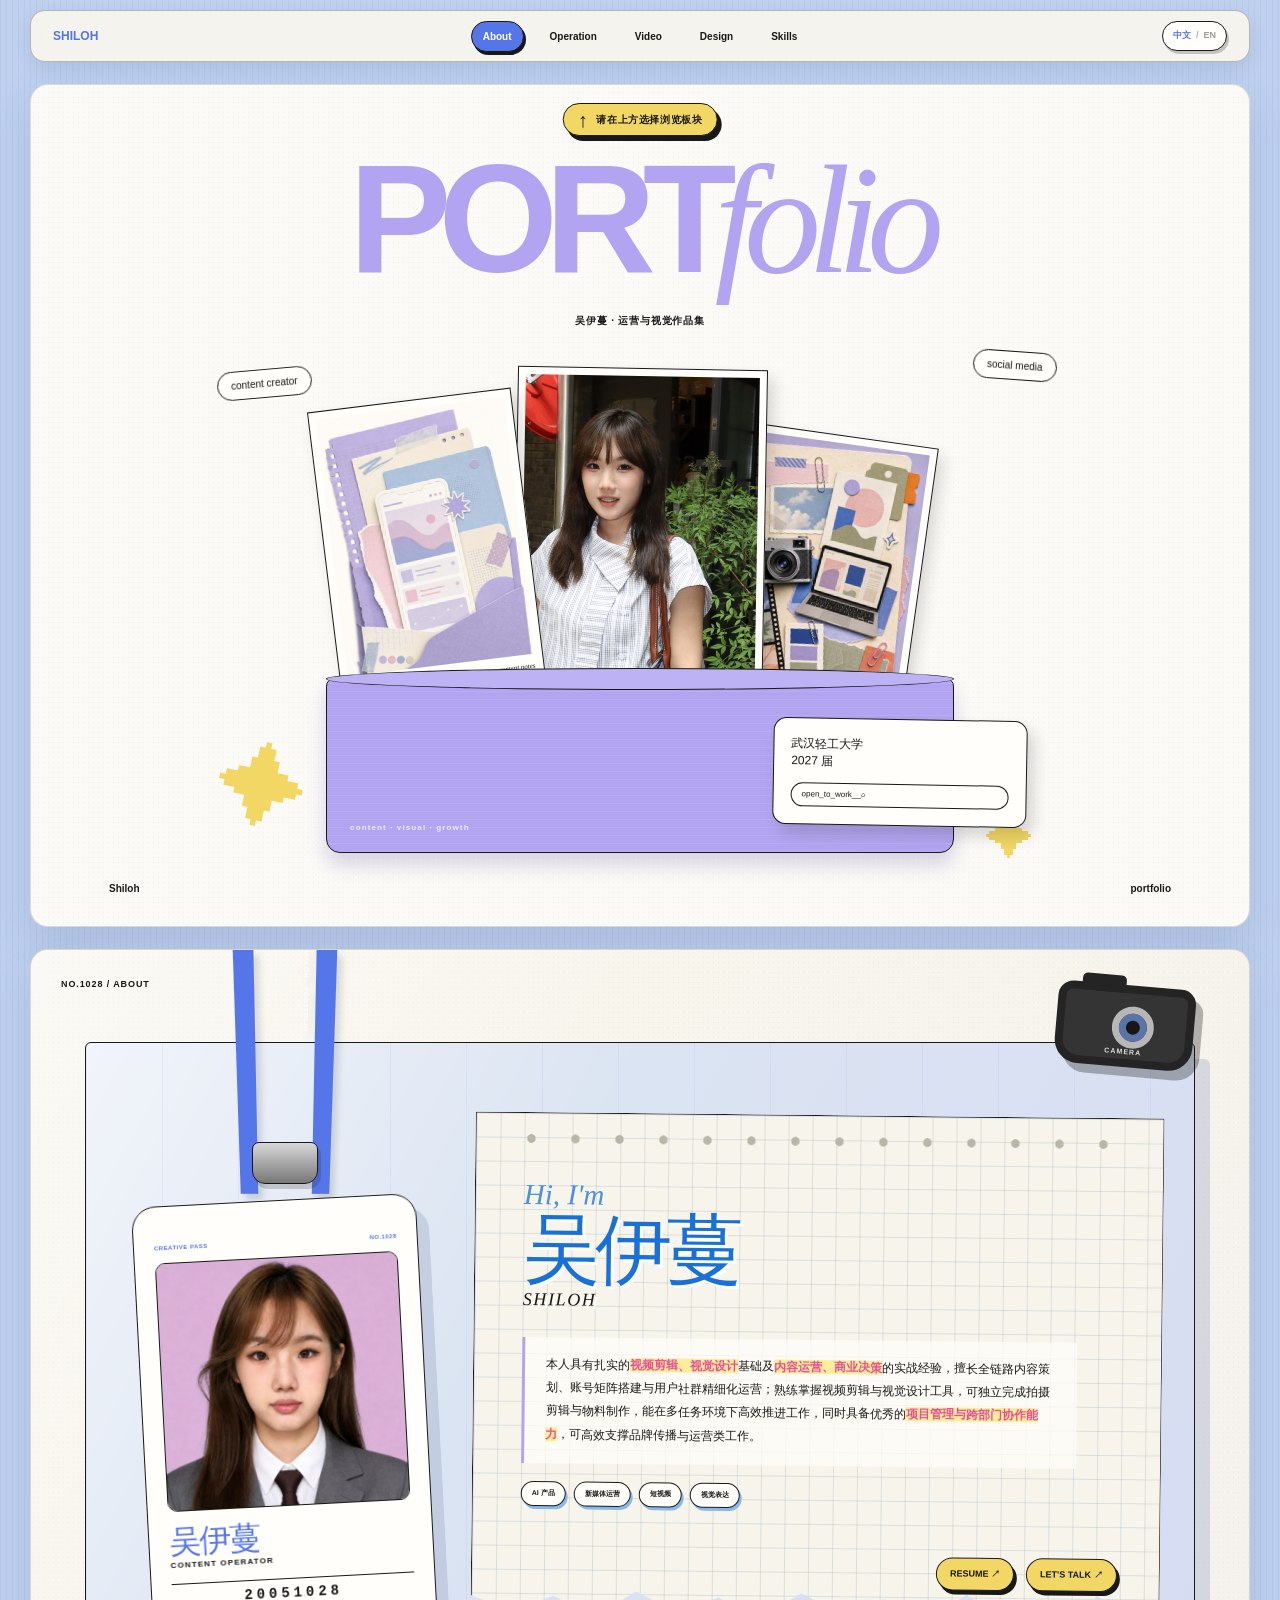
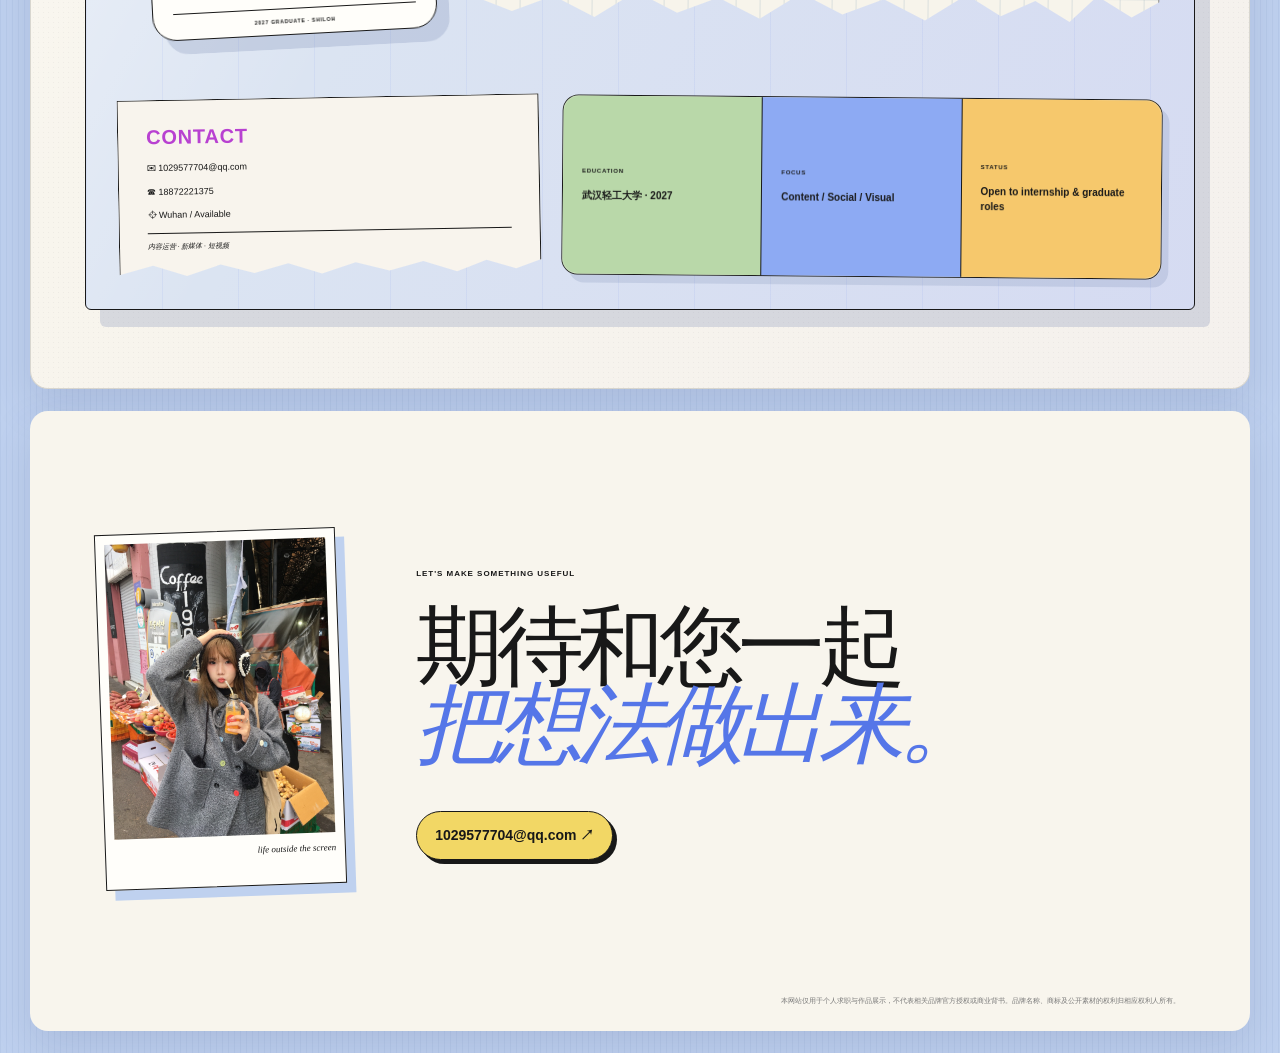
==== commit 3ec7f944: "Add files via upload" ====
--- a/index.html
+++ b/index.html
@@ -1,4 +1,4 @@
-<!DOCTYPE html><html lang="zh-CN"><head><meta charSet="utf-8"/><meta name="viewport" content="width=device-width, initial-scale=1"/><link rel="preload" href="/images/cover/side-left.png" as="image"/><link rel="preload" href="/images/life/hero.jpg" as="image"/><link rel="preload" href="/images/cover/side-right.png" as="image"/><link rel="preload" as="image" href="/images/profile/id-photo-lavender.png"/><link rel="preload" href="/images/logos/fish.jpg" as="image"/><link rel="preload" href="/images/logos/thankyou.png" as="image"/><link rel="preload" href="/images/logos/keruyun.jpg" as="image"/><link rel="preload" as="image" href="/images/design/new-chinese.png"/><link rel="preload" as="image" href="/images/design/aestheticism.png"/><link rel="preload" as="image" href="/images/design/flat-vector-portrait.png"/><link rel="stylesheet" href="/_next/static/chunks/04r~zmh-ep_qo.css" data-precedence="next"/><link rel="preload" as="script" fetchPriority="low" href="/_next/static/chunks/1565v~spl0x2t.js"/><script src="/_next/static/chunks/01i_en06-a_gb.js" async=""></script><script src="/_next/static/chunks/13je0jha5i6.b.js" async=""></script><script src="/_next/static/chunks/turbopack-12umnb._j-0oo.js" async=""></script><script src="/_next/static/chunks/0typu5mmra_zv.js" async=""></script><script src="/_next/static/chunks/0ilb8em7pk6bm.js" async=""></script><link rel="preload" href="/images/life/city.jpg" as="image"/><link rel="preload" as="image" href="/images/design/flat-vector-wide.png"/><link rel="preload" as="image" href="/images/design/flower-bouquet.png"/><link rel="preload" as="image" href="/images/design/watercolor.png"/><link rel="preload" as="image" href="/images/design/city-pop-new.png"/><link rel="preload" as="image" href="/images/design/distressed-print.png"/><link rel="preload" as="image" href="/images/design/riso-peach.png"/><link rel="preload" as="image" href="/images/design/ethereal-new.png"/><title>吴伊蔓｜内容运营与视觉作品集</title><meta name="description" content="吴伊蔓的个人作品集，展示 AI 产品内容运营、短视频制作、视觉设计与用户增长项目。"/><meta property="og:title" content="吴伊蔓｜内容运营与视觉作品集"/><meta property="og:description" content="内容运营、短视频、AI 产品与视觉设计作品集。"/><meta property="og:url" content="https://shiloh-portfolio.511111man1028.workers.dev/"/><meta property="og:image" content="https://shiloh-portfolio.511111man1028.workers.dev/og.png"/><meta property="og:image:width" content="1200"/><meta property="og:image:height" content="630"/><meta property="og:type" content="website"/><meta name="twitter:card" content="summary_large_image"/><meta name="twitter:title" content="吴伊蔓｜内容运营与视觉作品集"/><meta name="twitter:description" content="内容运营、短视频、AI 产品与视觉设计作品集。"/><meta name="twitter:image" content="https://shiloh-portfolio.511111man1028.workers.dev/og.png"/><link rel="shortcut icon" href="/favicon.svg"/><link rel="icon" href="/favicon.svg"/><script src="/_next/static/chunks/03~yq9q893hmn.js" noModule=""></script></head><body><div hidden=""><!--$--><!--/$--></div><main id="top"><header class="topbar"><a class="top-name" href="#about">SHILOH</a><nav aria-label="主导航"><a href="#about">About</a><a href="#operation">Operation</a><a href="#video">Video</a><a href="#design">Design</a><a href="#skills">Skills</a></nav><div class="language-toggle"><button class="language-toggle-button" type="button" aria-label="切换为英文"><span data-language-label="zh">中文</span><i aria-hidden="true">/</i><span data-language-label="en">EN</span></button></div></header><section class="cover-board portfolio-panel" id="home" aria-labelledby="cover-title"><div class="cover-arrow" role="note" aria-label="请在上方导航选择浏览板块"><span aria-hidden="true">↑</span><b>请在上方选择浏览板块</b></div><div class="cover-title"><h1 id="cover-title" aria-label="PORTfolio"><strong><span>P</span><span>O</span><span>R</span><span>T</span></strong><em><span>f</span><span>o</span><span>l</span><span>i</span><span>o</span></em></h1><p>吴伊蔓 · 运营与视觉作品集</p></div><div class="cover-scene"><span class="pill pill-left">content creator</span><span class="pill pill-right">social media</span><div class="cover-images"><figure class="cover-photo cover-photo-left"><img src="/images/cover/side-left.png" alt="内容运营主题纸张拼贴"/><figcaption>content notes</figcaption></figure><figure class="cover-photo cover-photo-main"><img src="/images/life/hero.jpg" alt="吴伊蔓的生活照"/><figcaption>Shiloh · 2026</figcaption></figure><figure class="cover-photo cover-photo-right"><img src="/images/cover/side-right.png" alt="相机与创作工作台拼贴"/><figcaption>creative desk</figcaption></figure></div><div class="cover-pocket"><span>content · visual · growth</span></div><div class="cover-search"><p>武汉轻工大学<br/>2027 届</p><span>open_to_work__⌕</span></div><span class="cover-star star-left">✦</span><span class="cover-star star-right">✦</span></div><div class="cover-footer"><span>Shiloh</span><span>portfolio</span></div></section><section class="paper-slide about-slide portfolio-panel" id="about"><div class="slide-index">NO.1028 / ABOUT</div><div class="about-fabric" aria-hidden="true"></div><span class="about-camera" aria-hidden="true">CAMERA</span><div class="about-desk"><div class="badge-stage" aria-label="吴伊蔓个人工牌"><span class="lanyard" aria-hidden="true"></span><span class="badge-clip" aria-hidden="true"></span><article class="employee-badge" role="button" tabindex="0" aria-pressed="false" aria-label="点击翻转个人工牌"><div class="badge-flip-inner"><div class="badge-face badge-front"><div class="badge-topline"><span>CREATIVE PASS</span><b>NO.1028</b></div><img src="/images/profile/id-photo-lavender.png" alt="吴伊蔓证件照"/><h3>吴伊蔓</h3><p>CONTENT OPERATOR</p><div class="badge-code">20051028</div><small>2027 GRADUATE · SHILOH</small></div><div class="badge-face badge-back"><small>PROFILE / BACK</small><h3>ABOUT ME</h3><dl><div><dt>求职方向</dt><dd>内容运营 · 新媒体 · 视频</dd></div><div><dt>所在地</dt><dd>武汉 / 可到岗</dd></div><div><dt>毕业时间</dt><dd>2027</dd></div></dl><span>再次点击翻回正面 ↻</span></div></div></article></div><article class="about-grid-paper"><span class="paper-holes" aria-hidden="true"></span><p class="about-script">Hi, I&#x27;m</p><h2>吴伊蔓 <em>SHILOH</em></h2><p class="about-body">本人具有扎实的<strong>视频剪辑、视觉设计</strong>基础及<strong>内容运营、商业决策</strong>的实战经验，擅长全链路内容策划、账号矩阵搭建与用户社群精细化运营；熟练掌握视频剪辑与视觉设计工具，可独立完成拍摄剪辑与物料制作，能在多任务环境下高效推进工作，同时具备优秀的<strong>项目管理与跨部门协作能力</strong>，可高效支撑品牌传播与运营类工作。</p><div class="about-focus-tags"><span>AI 产品</span><span>新媒体运营</span><span>短视频</span><span>视觉表达</span></div><div class="about-links"><button class="resume-trigger" type="button">RESUME ↗</button><a href="mailto:1029577704@qq.com">LET&#x27;S TALK ↗</a></div></article><aside class="about-contact-note"><b>CONTACT</b><span>✉ 1029577704@qq.com</span><a href="tel:18872221375">☎ 18872221375</a><span>⌖ Wuhan / Available</span><small>内容运营 · 新媒体 · 短视频</small></aside><div class="about-profile-strip"><div><small>EDUCATION</small><b>武汉轻工大学 · 2027</b></div><div><small>FOCUS</small><b>Content / Social / Visual</b></div><div><small>STATUS</small><b>Open to internship &amp; graduate roles</b></div></div></div></section><section class="operation-section portfolio-panel" id="operation"><div class="chapter-heading"><span>02 / OPERATION</span><h2>Selected work <em>&amp; experience</em></h2><p>从产品理解到内容落地，我负责选题、制作、发布与复盘，也持续积累社媒增长和用户沟通经验。</p></div><div class="project-tabs" aria-label="项目索引"><a class="project-tab tab-blue" href="#case-01"><div class="project-tab-top"><small>01</small><img src="/images/logos/fish.jpg" alt="Fish Audio logo"/></div><h3>Fish Audio</h3><p>AI 语音平台</p><span class="project-tab-result">10W+ 单条播放</span></a><a class="project-tab tab-pink" href="#case-02"><div class="project-tab-top"><small>02</small><img src="/images/logos/thankyou.png" alt="ThankYouAI logo"/></div><h3>ThankYouAI</h3><p>AI 聚合生成平台</p><span class="project-tab-result">爆款内容 · 多平台供给</span></a><a class="project-tab tab-orange" href="#case-03"><div class="project-tab-top"><small>03</small><img src="/images/logos/keruyun.jpg" alt="客如云 logo"/></div><h3>客如云</h3><p>本地生活与品牌短视频</p><span class="project-tab-result">多条内容播放破万</span></a><a class="project-tab tab-green" href="#case-04"><div class="project-tab-top"><small>04</small><span class="solid-purple-logo" role="img" aria-label="某AI产品 logo"></span></div><h3>某AI产品</h3><p>AI 产品内容运营</p><span class="project-tab-result">50+ 物料 · 1000+ 社群</span></a></div><div class="case-list"><article class="case-board case-blue" id="case-01"><header class="case-header"><span>01</span><span>2024.07 — 2025.07</span></header><div class="case-copy"><img class="case-logo" src="/images/logos/fish.jpg" alt="Fish Audio logo"/><small>AI 语音平台</small><h3>Fish Audio</h3><p>围绕 AI 语音产品进行内容策划、视频剪辑与账号矩阵搭建，把技术能力转化为更容易理解和传播的内容。</p><dl><div><dt>MY ROLE</dt><dd>内容策划 / 视频剪辑 / 账号冷启动 / 品牌视觉</dd></div><div><dt>RESULT</dt><dd>Bilibili 单条播放 10W+、互动 1000+，获得海外垂类 KOL 自发传播。</dd></div></dl></div><div class="case-collage"><figure class="case-gallery-item case-gallery-item-1"><img src="/images/operation/fish/01-performance.jpg" alt="Fish Audio 作品展示 1" loading="lazy"/><figcaption>0<!-- -->1<!-- --> / <!-- -->Fish Audio</figcaption></figure><figure class="case-gallery-item case-gallery-item-2"><img src="/images/operation/fish/02-brand-poster.jpg" alt="Fish Audio 作品展示 2" loading="lazy"/><figcaption>0<!-- -->2<!-- --> / <!-- -->Fish Audio</figcaption></figure><figure class="case-gallery-item case-gallery-item-3"><img src="/images/operation/fish/03-growth-poster.jpg" alt="Fish Audio 作品展示 3" loading="lazy"/><figcaption>0<!-- -->3<!-- --> / <!-- -->Fish Audio</figcaption></figure></div></article><article class="case-board case-pink" id="case-02"><header class="case-header"><span>02</span><span>2026 — 至今</span></header><div class="case-copy"><img class="case-logo" src="/images/logos/thankyou.png" alt="ThankYouAI logo"/><small>AI 聚合生成平台</small><h3>ThankYouAI</h3><p>负责官方抖音内容、官网工作流、SEO 文章与视觉封面，将复杂 AI 功能转译为可理解、可使用的内容。</p><dl><div><dt>MY ROLE</dt><dd>官号运营 / 视频制作 / AI 工作流 / SEO / 创作者拓展</dd></div><div><dt>RESULT</dt><dd>官方社媒产出过爆款内容，并通过工作流模板、SEO 文章与视觉素材持续完善平台内容供给。</dd></div></dl></div><div class="case-collage"><figure class="case-gallery-item case-gallery-item-1"><img src="/images/operation/thankyou/01-cover.png" alt="ThankYouAI 作品展示 1" loading="lazy"/><figcaption>0<!-- -->1<!-- --> / <!-- -->ThankYouAI</figcaption></figure><figure class="case-gallery-item case-gallery-item-2"><img src="/images/operation/thankyou/02-social.jpg" alt="ThankYouAI 作品展示 2" loading="lazy"/><figcaption>0<!-- -->2<!-- --> / <!-- -->ThankYouAI</figcaption></figure><figure class="case-gallery-item case-gallery-item-3"><img src="/images/operation/thankyou/03-cover.jpeg" alt="ThankYouAI 作品展示 3" loading="lazy"/><figcaption>0<!-- -->3<!-- --> / <!-- -->ThankYouAI</figcaption></figure></div></article><article class="case-board case-orange" id="case-03"><header class="case-header"><span>03</span><span>2026.03 — 2026.06</span></header><div class="case-copy"><img class="case-logo" src="/images/logos/keruyun.jpg" alt="客如云 logo"/><small>本地生活与品牌短视频</small><h3>客如云</h3><p>围绕商家经营场景策划并制作短视频，覆盖选题、发布、数据复盘、商业信息流和线下门店实拍。</p><dl><div><dt>MY ROLE</dt><dd>抖音运营 / 外景拍摄 / 商业剪辑 / 数据复盘</dd></div><div><dt>RESULT</dt><dd>产出多条播放量破万内容，持续承接潜在商家咨询与品牌传播需求。</dd></div></dl></div><div class="case-collage"><figure class="case-gallery-item case-gallery-item-1"><img src="/images/operation/keruyun/01-account.jpg" alt="客如云 作品展示 1" loading="lazy"/><figcaption>0<!-- -->1<!-- --> / <!-- -->客如云</figcaption></figure></div></article><article class="case-board case-green" id="case-04"><header class="case-header"><span>04</span><span>2025.09 — 2026.03</span></header><div class="case-copy"><span class="case-logo solid-purple-logo" role="img" aria-label="某AI产品 logo"></span><small>AI 产品内容运营</small><h3>某AI产品</h3><p>参与早期内容与用户体系搭建，负责合规官号内容、教程物料、多平台矩阵、KOC 合作与核心用户社群。</p><dl><div><dt>MY ROLE</dt><dd>官号内容 / 教程视频 / KOC 合作 / 社群运营</dd></div><div><dt>RESULT</dt><dd>产出 50+ 内容物料，对接 20+ 垂类 KOC，参与搭建 1000+ 用户社群。</dd></div></dl></div><div class="case-collage"><figure class="case-gallery-item case-gallery-item-1"><img src="/images/operation/feelin/01-recruitment.jpg" alt="某AI产品 作品展示 1" loading="lazy"/><figcaption>0<!-- -->1<!-- --> / <!-- -->某AI产品</figcaption></figure><figure class="case-gallery-item case-gallery-item-2"><img src="/images/operation/feelin/02-campaign-redacted.png" alt="某AI产品 作品展示 2" loading="lazy"/><figcaption>0<!-- -->2<!-- --> / <!-- -->某AI产品</figcaption></figure><figure class="case-gallery-item case-gallery-item-3"><img src="/images/operation/feelin/03-social-redacted.png" alt="某AI产品 作品展示 3" loading="lazy"/><figcaption>0<!-- -->3<!-- --> / <!-- -->某AI产品</figcaption></figure></div></article></div></section><section class="video-section portfolio-panel" id="video"><div class="chapter-heading video-title"><span>03 / VIDEO</span><h2>Press play, <em>see the work.</em></h2><p>从混剪开始，依次呈现教程、信息流与产品内容。</p></div><div class="video-wall"><div class="video-divider"><span>EDITING SHOWREEL</span><small>10 / selected works</small></div><figure class="video-work video-orange video-format-landscape video-order-1 video-featured"><video src="/videos/edit-montage.m4v" controls="" preload="metadata" playsInline="" aria-label="混剪视频作品完整预览 · 17s"></video><figcaption><span>01</span><div><b>混剪</b><small>节奏与镜头组合<!-- --> · <!-- -->完整预览 · 17s</small></div></figcaption></figure><figure class="video-work video-lilac video-format-landscape video-order-2"><video src="/videos/edit-feature-intro.m4v" controls="" preload="metadata" playsInline="" aria-label="功能介绍视频作品15s 预览"></video><figcaption><span>02</span><div><b>功能介绍</b><small>产品卖点可视化<!-- --> · <!-- -->15s 预览</small></div></figcaption></figure><figure class="video-work video-green video-format-landscape video-order-3"><video src="/videos/edit-web-promo-1.m4v" controls="" preload="metadata" playsInline="" aria-label="网页推广 01视频作品15s 预览"></video><figcaption><span>03</span><div><b>网页推广 01</b><small>网页产品推广<!-- --> · <!-- -->15s 预览</small></div></figcaption></figure><figure class="video-work video-rose video-format-portrait video-order-4"><video src="/videos/edit-ad-feed.m4v" controls="" preload="metadata" playsInline="" aria-label="信息流视频作品15s 预览"></video><figcaption><span>04</span><div><b>信息流</b><small>商业信息流剪辑<!-- --> · <!-- -->15s 预览</small></div></figcaption></figure><figure class="video-work video-blue video-format-portrait video-order-5"><video src="/videos/edit-comic-drama.m4v" controls="" preload="metadata" playsInline="" aria-label="漫剧视频作品15s 预览"></video><figcaption><span>05</span><div><b>漫剧</b><small>剧情节奏与氛围包装<!-- --> · <!-- -->15s 预览</small></div></figcaption></figure><figure class="video-work video-yellow video-format-portrait video-order-6"><video src="/videos/edit-platform-growth.m4v" controls="" preload="metadata" playsInline="" aria-label="平台引流视频作品完整预览 · 18s"></video><figcaption><span>06</span><div><b>平台引流</b><small>转化导向内容<!-- --> · <!-- -->完整预览 · 18s</small></div></figcaption></figure><figure class="video-work video-coral video-format-landscape video-order-7"><video src="/videos/edit-tutorial.m4v" controls="" preload="metadata" playsInline="" aria-label="教程视频作品15s 预览"></video><figcaption><span>07</span><div><b>教程</b><small>步骤拆解与画面引导<!-- --> · <!-- -->15s 预览</small></div></figcaption></figure><figure class="video-work video-sky video-format-landscape video-order-8"><video src="/videos/edit-web-promo-2.m4v" controls="" preload="metadata" playsInline="" aria-label="网页推广 02视频作品15s 预览"></video><figcaption><span>08</span><div><b>网页推广 02</b><small>网页产品推广<!-- --> · <!-- -->15s 预览</small></div></figcaption></figure><figure class="video-work video-mint video-format-landscape video-order-9"><video src="/videos/edit-digital-human.m4v" controls="" preload="metadata" playsInline="" aria-label="数字人起号视频作品15s 预览"></video><figcaption><span>09</span><div><b>数字人起号</b><small>账号冷启动内容<!-- --> · <!-- -->15s 预览</small></div></figcaption></figure><figure class="video-work video-wine video-format-landscape video-order-10"><video src="/videos/edit-game-ui.m4v" controls="" preload="metadata" playsInline="" aria-label="游戏 UI 设计视频作品完整预览 · 15s"></video><figcaption><span>10</span><div><b>游戏 UI 设计</b><small>界面与交互展示<!-- --> · <!-- -->完整预览 · 15s</small></div></figcaption></figure></div></section><section class="paper-slide design-slide portfolio-panel" id="design"><div class="slide-index">04 / DESIGN BOARD</div><div class="design-heading"><h2>Visual<br/><em>archive</em></h2><p>展现不同风格的视觉作品集。</p></div><section class="poster-orbit-stage" aria-label="互动 3D 海报环廊"><div class="poster-orbit-viewport" role="group" tabindex="0" aria-label="左右拖动旋转海报"><div class="poster-orbit-ring" style="--orbit-rotation:0deg"><figure class="poster-orbit-card" style="--poster-angle:0deg;width:270px;height:179.296875px;margin-left:-135px;margin-top:-89.6484375px" data-orbit-index="0" role="link" tabindex="0" aria-label="查看下方的新中式海报"><img class="poster-orbit-depth" style="--poster-depth:-6px" src="/images/design/new-chinese.png" alt="" draggable="false" aria-hidden="true"/><img class="poster-orbit-depth" style="--poster-depth:-5px" src="/images/design/new-chinese.png" alt="" draggable="false" aria-hidden="true"/><img class="poster-orbit-depth" style="--poster-depth:-4px" src="/images/design/new-chinese.png" alt="" draggable="false" aria-hidden="true"/><img class="poster-orbit-depth" style="--poster-depth:-3px" src="/images/design/new-chinese.png" alt="" draggable="false" aria-hidden="true"/><img class="poster-orbit-depth" style="--poster-depth:-2px" src="/images/design/new-chinese.png" alt="" draggable="false" aria-hidden="true"/><img class="poster-orbit-depth" style="--poster-depth:-1px" src="/images/design/new-chinese.png" alt="" draggable="false" aria-hidden="true"/><div class="poster-orbit-face poster-orbit-front"><img src="/images/design/new-chinese.png" alt="新中式海报" draggable="false"/></div><div class="poster-orbit-face poster-orbit-back" aria-hidden="true"><img src="/images/design/new-chinese.png" alt="" draggable="false"/></div></figure><figure class="poster-orbit-card" style="--poster-angle:36deg;width:133.875px;height:238px;margin-left:-66.9375px;margin-top:-119px" data-orbit-index="1" role="link" tabindex="0" aria-label="查看下方的美学主义"><img class="poster-orbit-depth" style="--poster-depth:-6px" src="/images/design/aestheticism.png" alt="" draggable="false" aria-hidden="true"/><img class="poster-orbit-depth" style="--poster-depth:-5px" src="/images/design/aestheticism.png" alt="" draggable="false" aria-hidden="true"/><img class="poster-orbit-depth" style="--poster-depth:-4px" src="/images/design/aestheticism.png" alt="" draggable="false" aria-hidden="true"/><img class="poster-orbit-depth" style="--poster-depth:-3px" src="/images/design/aestheticism.png" alt="" draggable="false" aria-hidden="true"/><img class="poster-orbit-depth" style="--poster-depth:-2px" src="/images/design/aestheticism.png" alt="" draggable="false" aria-hidden="true"/><img class="poster-orbit-depth" style="--poster-depth:-1px" src="/images/design/aestheticism.png" alt="" draggable="false" aria-hidden="true"/><div class="poster-orbit-face poster-orbit-front"><img src="/images/design/aestheticism.png" alt="美学主义" draggable="false"/></div><div class="poster-orbit-face poster-orbit-back" aria-hidden="true"><img src="/images/design/aestheticism.png" alt="" draggable="false"/></div></figure><figure class="poster-orbit-card" style="--poster-angle:72deg;width:178.5px;height:238px;margin-left:-89.25px;margin-top:-119px" data-orbit-index="2" role="link" tabindex="0" aria-label="查看下方的扁平矢量插图 · 3:4"><img class="poster-orbit-depth" style="--poster-depth:-6px" src="/images/design/flat-vector-portrait.png" alt="" draggable="false" aria-hidden="true"/><img class="poster-orbit-depth" style="--poster-depth:-5px" src="/images/design/flat-vector-portrait.png" alt="" draggable="false" aria-hidden="true"/><img class="poster-orbit-depth" style="--poster-depth:-4px" src="/images/design/flat-vector-portrait.png" alt="" draggable="false" aria-hidden="true"/><img class="poster-orbit-depth" style="--poster-depth:-3px" src="/images/design/flat-vector-portrait.png" alt="" draggable="false" aria-hidden="true"/><img class="poster-orbit-depth" style="--poster-depth:-2px" src="/images/design/flat-vector-portrait.png" alt="" draggable="false" aria-hidden="true"/><img class="poster-orbit-depth" style="--poster-depth:-1px" src="/images/design/flat-vector-portrait.png" alt="" draggable="false" aria-hidden="true"/><div class="poster-orbit-face poster-orbit-front"><img src="/images/design/flat-vector-portrait.png" alt="扁平矢量插图 · 3:4" draggable="false"/></div><div class="poster-orbit-face poster-orbit-back" aria-hidden="true"><img src="/images/design/flat-vector-portrait.png" alt="" draggable="false"/></div></figure><figure class="poster-orbit-card" style="--poster-angle:108deg;width:270px;height:151.875px;margin-left:-135px;margin-top:-75.9375px" data-orbit-index="3" role="link" tabindex="0" aria-label="查看下方的扁平矢量插图 · 16:9"><img class="poster-orbit-depth" style="--poster-depth:-6px" src="/images/design/flat-vector-wide.png" alt="" draggable="false" aria-hidden="true"/><img class="poster-orbit-depth" style="--poster-depth:-5px" src="/images/design/flat-vector-wide.png" alt="" draggable="false" aria-hidden="true"/><img class="poster-orbit-depth" style="--poster-depth:-4px" src="/images/design/flat-vector-wide.png" alt="" draggable="false" aria-hidden="true"/><img class="poster-orbit-depth" style="--poster-depth:-3px" src="/images/design/flat-vector-wide.png" alt="" draggable="false" aria-hidden="true"/><img class="poster-orbit-depth" style="--poster-depth:-2px" src="/images/design/flat-vector-wide.png" alt="" draggable="false" aria-hidden="true"/><img class="poster-orbit-depth" style="--poster-depth:-1px" src="/images/design/flat-vector-wide.png" alt="" draggable="false" aria-hidden="true"/><div class="poster-orbit-face poster-orbit-front"><img src="/images/design/flat-vector-wide.png" alt="扁平矢量插图 · 16:9" draggable="false"/></div><div class="poster-orbit-face poster-orbit-back" aria-hidden="true"><img src="/images/design/flat-vector-wide.png" alt="" draggable="false"/></div></figure><figure class="poster-orbit-card" style="--poster-angle:144deg;width:178.5px;height:238px;margin-left:-89.25px;margin-top:-119px" data-orbit-index="4" role="link" tabindex="0" aria-label="查看下方的520 涂鸦花束海报"><img class="poster-orbit-depth" style="--poster-depth:-6px" src="/images/design/flower-bouquet.png" alt="" draggable="false" aria-hidden="true"/><img class="poster-orbit-depth" style="--poster-depth:-5px" src="/images/design/flower-bouquet.png" alt="" draggable="false" aria-hidden="true"/><img class="poster-orbit-depth" style="--poster-depth:-4px" src="/images/design/flower-bouquet.png" alt="" draggable="false" aria-hidden="true"/><img class="poster-orbit-depth" style="--poster-depth:-3px" src="/images/design/flower-bouquet.png" alt="" draggable="false" aria-hidden="true"/><img class="poster-orbit-depth" style="--poster-depth:-2px" src="/images/design/flower-bouquet.png" alt="" draggable="false" aria-hidden="true"/><img class="poster-orbit-depth" style="--poster-depth:-1px" src="/images/design/flower-bouquet.png" alt="" draggable="false" aria-hidden="true"/><div class="poster-orbit-face poster-orbit-front"><img src="/images/design/flower-bouquet.png" alt="520 涂鸦花束海报" draggable="false"/></div><div class="poster-orbit-face poster-orbit-back" aria-hidden="true"><img src="/images/design/flower-bouquet.png" alt="" draggable="false"/></div></figure><figure class="poster-orbit-card" style="--poster-angle:180deg;width:270px;height:151.875px;margin-left:-135px;margin-top:-75.9375px" data-orbit-index="5" role="link" tabindex="0" aria-label="查看下方的写意水彩风格"><img class="poster-orbit-depth" style="--poster-depth:-6px" src="/images/design/watercolor.png" alt="" draggable="false" aria-hidden="true"/><img class="poster-orbit-depth" style="--poster-depth:-5px" src="/images/design/watercolor.png" alt="" draggable="false" aria-hidden="true"/><img class="poster-orbit-depth" style="--poster-depth:-4px" src="/images/design/watercolor.png" alt="" draggable="false" aria-hidden="true"/><img class="poster-orbit-depth" style="--poster-depth:-3px" src="/images/design/watercolor.png" alt="" draggable="false" aria-hidden="true"/><img class="poster-orbit-depth" style="--poster-depth:-2px" src="/images/design/watercolor.png" alt="" draggable="false" aria-hidden="true"/><img class="poster-orbit-depth" style="--poster-depth:-1px" src="/images/design/watercolor.png" alt="" draggable="false" aria-hidden="true"/><div class="poster-orbit-face poster-orbit-front"><img src="/images/design/watercolor.png" alt="写意水彩风格" draggable="false"/></div><div class="poster-orbit-face poster-orbit-back" aria-hidden="true"><img src="/images/design/watercolor.png" alt="" draggable="false"/></div></figure><figure class="poster-orbit-card" style="--poster-angle:216deg;width:133.875px;height:238px;margin-left:-66.9375px;margin-top:-119px" data-orbit-index="6" role="link" tabindex="0" aria-label="查看下方的CityPOP 复古风格"><img class="poster-orbit-depth" style="--poster-depth:-6px" src="/images/design/city-pop-new.png" alt="" draggable="false" aria-hidden="true"/><img class="poster-orbit-depth" style="--poster-depth:-5px" src="/images/design/city-pop-new.png" alt="" draggable="false" aria-hidden="true"/><img class="poster-orbit-depth" style="--poster-depth:-4px" src="/images/design/city-pop-new.png" alt="" draggable="false" aria-hidden="true"/><img class="poster-orbit-depth" style="--poster-depth:-3px" src="/images/design/city-pop-new.png" alt="" draggable="false" aria-hidden="true"/><img class="poster-orbit-depth" style="--poster-depth:-2px" src="/images/design/city-pop-new.png" alt="" draggable="false" aria-hidden="true"/><img class="poster-orbit-depth" style="--poster-depth:-1px" src="/images/design/city-pop-new.png" alt="" draggable="false" aria-hidden="true"/><div class="poster-orbit-face poster-orbit-front"><img src="/images/design/city-pop-new.png" alt="CityPOP 复古风格" draggable="false"/></div><div class="poster-orbit-face poster-orbit-back" aria-hidden="true"><img src="/images/design/city-pop-new.png" alt="" draggable="false"/></div></figure><figure class="poster-orbit-card" style="--poster-angle:252deg;width:238px;height:238px;margin-left:-119px;margin-top:-119px" data-orbit-index="7" role="link" tabindex="0" aria-label="查看下方的做旧印刷"><img class="poster-orbit-depth" style="--poster-depth:-6px" src="/images/design/distressed-print.png" alt="" draggable="false" aria-hidden="true"/><img class="poster-orbit-depth" style="--poster-depth:-5px" src="/images/design/distressed-print.png" alt="" draggable="false" aria-hidden="true"/><img class="poster-orbit-depth" style="--poster-depth:-4px" src="/images/design/distressed-print.png" alt="" draggable="false" aria-hidden="true"/><img class="poster-orbit-depth" style="--poster-depth:-3px" src="/images/design/distressed-print.png" alt="" draggable="false" aria-hidden="true"/><img class="poster-orbit-depth" style="--poster-depth:-2px" src="/images/design/distressed-print.png" alt="" draggable="false" aria-hidden="true"/><img class="poster-orbit-depth" style="--poster-depth:-1px" src="/images/design/distressed-print.png" alt="" draggable="false" aria-hidden="true"/><div class="poster-orbit-face poster-orbit-front"><img src="/images/design/distressed-print.png" alt="做旧印刷" draggable="false"/></div><div class="poster-orbit-face poster-orbit-back" aria-hidden="true"><img src="/images/design/distressed-print.png" alt="" draggable="false"/></div></figure><figure class="poster-orbit-card" style="--poster-angle:288deg;width:178.5px;height:238px;margin-left:-89.25px;margin-top:-119px" data-orbit-index="8" role="link" tabindex="0" aria-label="查看下方的RISO 版画桃子海报"><img class="poster-orbit-depth" style="--poster-depth:-6px" src="/images/design/riso-peach.png" alt="" draggable="false" aria-hidden="true"/><img class="poster-orbit-depth" style="--poster-depth:-5px" src="/images/design/riso-peach.png" alt="" draggable="false" aria-hidden="true"/><img class="poster-orbit-depth" style="--poster-depth:-4px" src="/images/design/riso-peach.png" alt="" draggable="false" aria-hidden="true"/><img class="poster-orbit-depth" style="--poster-depth:-3px" src="/images/design/riso-peach.png" alt="" draggable="false" aria-hidden="true"/><img class="poster-orbit-depth" style="--poster-depth:-2px" src="/images/design/riso-peach.png" alt="" draggable="false" aria-hidden="true"/><img class="poster-orbit-depth" style="--poster-depth:-1px" src="/images/design/riso-peach.png" alt="" draggable="false" aria-hidden="true"/><div class="poster-orbit-face poster-orbit-front"><img src="/images/design/riso-peach.png" alt="RISO 版画桃子海报" draggable="false"/></div><div class="poster-orbit-face poster-orbit-back" aria-hidden="true"><img src="/images/design/riso-peach.png" alt="" draggable="false"/></div></figure><figure class="poster-orbit-card" style="--poster-angle:324deg;width:178.5px;height:238px;margin-left:-89.25px;margin-top:-119px" data-orbit-index="9" role="link" tabindex="0" aria-label="查看下方的飘渺幻境海报"><img class="poster-orbit-depth" style="--poster-depth:-6px" src="/images/design/ethereal-new.png" alt="" draggable="false" aria-hidden="true"/><img class="poster-orbit-depth" style="--poster-depth:-5px" src="/images/design/ethereal-new.png" alt="" draggable="false" aria-hidden="true"/><img class="poster-orbit-depth" style="--poster-depth:-4px" src="/images/design/ethereal-new.png" alt="" draggable="false" aria-hidden="true"/><img class="poster-orbit-depth" style="--poster-depth:-3px" src="/images/design/ethereal-new.png" alt="" draggable="false" aria-hidden="true"/><img class="poster-orbit-depth" style="--poster-depth:-2px" src="/images/design/ethereal-new.png" alt="" draggable="false" aria-hidden="true"/><img class="poster-orbit-depth" style="--poster-depth:-1px" src="/images/design/ethereal-new.png" alt="" draggable="false" aria-hidden="true"/><div class="poster-orbit-face poster-orbit-front"><img src="/images/design/ethereal-new.png" alt="飘渺幻境海报" draggable="false"/></div><div class="poster-orbit-face poster-orbit-back" aria-hidden="true"><img src="/images/design/ethereal-new.png" alt="" draggable="false"/></div></figure></div></div></section><div class="design-board"><span class="design-sticker design-sticker-one" aria-hidden="true">visual notes ↗</span><span class="design-sticker design-sticker-two" aria-hidden="true">10 / selected</span><div class="design-column design-column-1"><figure class="design-work design-work-9"><img src="/images/design/riso-peach.png" alt="RISO 版画桃子海报" loading="lazy"/><figcaption><b>RISO 版画桃子海报</b><span>RISO 版画练习</span></figcaption></figure><figure class="design-work design-work-2"><img src="/images/design/aestheticism.png" alt="美学主义" loading="lazy"/><figcaption><b>美学主义</b><span>审美主题海报</span></figcaption></figure><figure class="design-work design-work-4"><img src="/images/design/flat-vector-wide.png" alt="扁平矢量插图 · 16:9" loading="lazy"/><figcaption><b>扁平矢量插图 · 16:9</b><span>横版视觉延展</span></figcaption></figure></div><div class="design-column design-column-2"><figure class="design-work design-work-1"><img src="/images/design/new-chinese.png" alt="新中式海报" loading="lazy"/><figcaption><b>新中式海报</b><span>东方花卉视觉</span></figcaption></figure><figure class="design-work design-work-3"><img src="/images/design/flat-vector-portrait.png" alt="扁平矢量插图 · 3:4" loading="lazy"/><figcaption><b>扁平矢量插图 · 3:4</b><span>竖版插图海报</span></figcaption></figure><figure class="design-work design-work-10"><img src="/images/design/ethereal-new.png" alt="飘渺幻境海报" loading="lazy"/><figcaption><b>飘渺幻境海报</b><span>AI 视觉海报</span></figcaption></figure><figure class="design-work design-work-6"><img src="/images/design/watercolor.png" alt="写意水彩风格" loading="lazy"/><figcaption><b>写意水彩风格</b><span>水彩视觉练习</span></figcaption></figure></div><div class="design-column design-column-3"><figure class="design-work design-work-5"><img src="/images/design/flower-bouquet.png" alt="520 涂鸦花束海报" loading="lazy"/><figcaption><b>520 涂鸦花束海报</b><span>涂鸦风格视觉</span></figcaption></figure><figure class="design-work design-work-7"><img src="/images/design/city-pop-new.png" alt="CityPOP 复古风格" loading="lazy"/><figcaption><b>CityPOP 复古风格</b><span>城市流行视觉</span></figcaption></figure><figure class="design-work design-work-8"><img src="/images/design/distressed-print.png" alt="做旧印刷" loading="lazy"/><figcaption><b>做旧印刷</b><span>颗粒质感实验</span></figcaption></figure></div></div></section><section class="skills-section portfolio-panel" id="skills"><div class="skills-title"><span>05 / SKILLS</span><h2>What can I <em>bring?</em></h2><p>从内容策划到发布复盘，我可以独立完成一条内容链路。</p></div><div class="skill-stack"><article class="skill-note skill-green" role="button" tabindex="0" aria-expanded="false" aria-label="content，点击查看相关案例"><span class="skill-sticker" aria-hidden="true">✦</span><small>0<!-- -->1</small><h3>content</h3><p>选题策划
+<!DOCTYPE html><html lang="zh-CN"><head><meta charSet="utf-8"/><meta name="viewport" content="width=device-width, initial-scale=1"/><link rel="preload" href="/images/cover/side-left.png" as="image"/><link rel="preload" href="/images/life/hero.jpg" as="image"/><link rel="preload" href="/images/cover/side-right.png" as="image"/><link rel="preload" as="image" href="/images/profile/id-photo-lavender.png"/><link rel="preload" href="/images/logos/fish.jpg" as="image"/><link rel="preload" href="/images/logos/thankyou.png" as="image"/><link rel="preload" href="/images/logos/keruyun.jpg" as="image"/><link rel="preload" as="image" href="/images/design/new-chinese.png"/><link rel="preload" as="image" href="/images/design/aestheticism.png"/><link rel="preload" as="image" href="/images/design/flat-vector-portrait.png"/><link rel="stylesheet" href="/_next/static/chunks/04r~zmh-ep_qo.css" data-precedence="next"/><link rel="preload" as="script" fetchPriority="low" href="/_next/static/chunks/1565v~spl0x2t.js"/><script src="/_next/static/chunks/01i_en06-a_gb.js" async=""></script><script src="/_next/static/chunks/13je0jha5i6.b.js" async=""></script><script src="/_next/static/chunks/turbopack-12umnb._j-0oo.js" async=""></script><script src="/_next/static/chunks/0typu5mmra_zv.js" async=""></script><script src="/_next/static/chunks/0mqx3cznanz16.js" async=""></script><link rel="preload" href="/images/life/city.jpg" as="image"/><link rel="preload" as="image" href="/images/design/flat-vector-wide.png"/><link rel="preload" as="image" href="/images/design/flower-bouquet.png"/><link rel="preload" as="image" href="/images/design/watercolor.png"/><link rel="preload" as="image" href="/images/design/city-pop-new.png"/><link rel="preload" as="image" href="/images/design/distressed-print.png"/><link rel="preload" as="image" href="/images/design/riso-peach.png"/><link rel="preload" as="image" href="/images/design/ethereal-new.png"/><title>吴伊蔓｜内容运营与视觉作品集</title><meta name="description" content="吴伊蔓的个人作品集，展示 AI 产品内容运营、短视频制作、视觉设计与用户增长项目。"/><meta property="og:title" content="吴伊蔓｜内容运营与视觉作品集"/><meta property="og:description" content="内容运营、短视频、AI 产品与视觉设计作品集。"/><meta property="og:url" content="https://shiloh-portfolio.511111man1028.workers.dev/"/><meta property="og:image" content="https://shiloh-portfolio.511111man1028.workers.dev/og.png"/><meta property="og:image:width" content="1200"/><meta property="og:image:height" content="630"/><meta property="og:type" content="website"/><meta name="twitter:card" content="summary_large_image"/><meta name="twitter:title" content="吴伊蔓｜内容运营与视觉作品集"/><meta name="twitter:description" content="内容运营、短视频、AI 产品与视觉设计作品集。"/><meta name="twitter:image" content="https://shiloh-portfolio.511111man1028.workers.dev/og.png"/><link rel="shortcut icon" href="/favicon.svg"/><link rel="icon" href="/favicon.svg"/><script src="/_next/static/chunks/03~yq9q893hmn.js" noModule=""></script></head><body><div hidden=""><!--$--><!--/$--></div><main id="top"><header class="topbar"><a class="top-name" href="#about">SHILOH</a><nav aria-label="主导航"><a href="#about">About</a><a href="#operation">Operation</a><a href="#video">Video</a><a href="#design">Design</a><a href="#skills">Skills</a></nav><div class="language-toggle"><button class="language-toggle-button" type="button" aria-label="切换为英文"><span data-language-label="zh">中文</span><i aria-hidden="true">/</i><span data-language-label="en">EN</span></button></div></header><section class="cover-board portfolio-panel" id="home" aria-labelledby="cover-title"><div class="cover-arrow" role="note" aria-label="请在上方导航选择浏览板块"><span aria-hidden="true">↑</span><b>请在上方选择浏览板块</b></div><div class="cover-title"><h1 id="cover-title" aria-label="PORTfolio"><strong><span>P</span><span>O</span><span>R</span><span>T</span></strong><em><span>f</span><span>o</span><span>l</span><span>i</span><span>o</span></em></h1><p>吴伊蔓 · 运营与视觉作品集</p></div><div class="cover-scene"><span class="pill pill-left">content creator</span><span class="pill pill-right">social media</span><div class="cover-images"><figure class="cover-photo cover-photo-left"><img src="/images/cover/side-left.png" alt="内容运营主题纸张拼贴"/><figcaption>content notes</figcaption></figure><figure class="cover-photo cover-photo-main"><img src="/images/life/hero.jpg" alt="吴伊蔓的生活照"/><figcaption>Shiloh · 2026</figcaption></figure><figure class="cover-photo cover-photo-right"><img src="/images/cover/side-right.png" alt="相机与创作工作台拼贴"/><figcaption>creative desk</figcaption></figure></div><div class="cover-pocket"><span>content · visual · growth</span></div><div class="cover-search"><p>武汉轻工大学<br/>2027 届</p><span>open_to_work__⌕</span></div><span class="cover-star star-left">✦</span><span class="cover-star star-right">✦</span></div><div class="cover-footer"><span>Shiloh</span><span>portfolio</span></div></section><section class="paper-slide about-slide portfolio-panel" id="about"><div class="slide-index">NO.1028 / ABOUT</div><div class="about-fabric" aria-hidden="true"></div><span class="about-camera" aria-hidden="true">CAMERA</span><div class="about-desk"><div class="badge-stage" aria-label="吴伊蔓个人工牌"><span class="lanyard" aria-hidden="true"></span><span class="badge-clip" aria-hidden="true"></span><article class="employee-badge" role="button" tabindex="0" aria-pressed="false" aria-label="点击翻转个人工牌"><div class="badge-flip-inner"><div class="badge-face badge-front"><div class="badge-topline"><span>CREATIVE PASS</span><b>NO.1028</b></div><img src="/images/profile/id-photo-lavender.png" alt="吴伊蔓证件照"/><h3>吴伊蔓</h3><p>CONTENT OPERATOR</p><div class="badge-code">20051028</div><small>2027 GRADUATE · SHILOH</small></div><div class="badge-face badge-back"><small>PROFILE / BACK</small><h3>ABOUT ME</h3><dl><div><dt>求职方向</dt><dd>内容运营 · 新媒体 · 视频</dd></div><div><dt>所在地</dt><dd>武汉 / 可到岗</dd></div><div><dt>毕业时间</dt><dd>2027</dd></div></dl><span>再次点击翻回正面 ↻</span></div></div></article></div><article class="about-grid-paper"><span class="paper-holes" aria-hidden="true"></span><p class="about-script">Hi, I&#x27;m</p><h2>吴伊蔓 <em>SHILOH</em></h2><p class="about-body">本人具有扎实的<strong>视频剪辑、视觉设计</strong>基础及<strong>内容运营、商业决策</strong>的实战经验，擅长全链路内容策划、账号矩阵搭建与用户社群精细化运营；熟练掌握视频剪辑与视觉设计工具，可独立完成拍摄剪辑与物料制作，能在多任务环境下高效推进工作，同时具备优秀的<strong>项目管理与跨部门协作能力</strong>，可高效支撑品牌传播与运营类工作。</p><div class="about-focus-tags"><span>AI 产品</span><span>新媒体运营</span><span>短视频</span><span>视觉表达</span></div><div class="about-links"><button class="resume-trigger" type="button">RESUME ↗</button><a href="mailto:1029577704@qq.com">LET&#x27;S TALK ↗</a></div></article><aside class="about-contact-note"><b>CONTACT</b><span>✉ 1029577704@qq.com</span><a href="tel:18872221375">☎ 18872221375</a><span>⌖ Wuhan / Available</span><small>内容运营 · 新媒体 · 短视频</small></aside><div class="about-profile-strip"><div><small>EDUCATION</small><b>武汉轻工大学 · 2027</b></div><div><small>FOCUS</small><b>Content / Social / Visual</b></div><div><small>STATUS</small><b>Open to internship &amp; graduate roles</b></div></div></div></section><section class="operation-section portfolio-panel" id="operation"><div class="chapter-heading"><span>02 / OPERATION</span><h2>Selected work <em>&amp; experience</em></h2><p>从产品理解到内容落地，我负责选题、制作、发布与复盘，也持续积累社媒增长和用户沟通经验。</p></div><div class="project-tabs" aria-label="项目索引"><a class="project-tab tab-blue" href="#case-01"><div class="project-tab-top"><small>01</small><img src="/images/logos/fish.jpg" alt="Fish Audio logo"/></div><h3>Fish Audio</h3><p>AI 语音平台</p><span class="project-tab-result">10W+ 单条播放</span></a><a class="project-tab tab-pink" href="#case-02"><div class="project-tab-top"><small>02</small><img src="/images/logos/thankyou.png" alt="ThankYouAI logo"/></div><h3>ThankYouAI</h3><p>AI 聚合生成平台</p><span class="project-tab-result">爆款内容 · 多平台供给</span></a><a class="project-tab tab-orange" href="#case-03"><div class="project-tab-top"><small>03</small><img src="/images/logos/keruyun.jpg" alt="客如云 logo"/></div><h3>客如云</h3><p>本地生活与品牌短视频</p><span class="project-tab-result">多条内容播放破万</span></a><a class="project-tab tab-green" href="#case-04"><div class="project-tab-top"><small>04</small><span class="solid-purple-logo" role="img" aria-label="某AI产品 logo"></span></div><h3>某AI产品</h3><p>AI 产品内容运营</p><span class="project-tab-result">50+ 物料 · 1000+ 社群</span></a></div><div class="case-list"><article class="case-board case-blue" id="case-01"><header class="case-header"><span>01</span><span>2024.07 — 2025.07</span></header><div class="case-copy"><img class="case-logo" src="/images/logos/fish.jpg" alt="Fish Audio logo"/><small>AI 语音平台</small><h3>Fish Audio</h3><p>围绕 AI 语音产品进行内容策划、视频剪辑与账号矩阵搭建，把技术能力转化为更容易理解和传播的内容。</p><dl><div><dt>MY ROLE</dt><dd>内容策划 / 视频剪辑 / 账号冷启动 / 品牌视觉</dd></div><div><dt>RESULT</dt><dd>Bilibili 单条播放 10W+、互动 1000+，获得海外垂类 KOL 自发传播。</dd></div></dl></div><div class="case-collage"><figure class="case-gallery-item case-gallery-item-1"><img src="/images/operation/fish/01-performance.jpg" alt="Fish Audio 作品展示 1" loading="lazy"/><figcaption>0<!-- -->1<!-- --> / <!-- -->Fish Audio</figcaption></figure><figure class="case-gallery-item case-gallery-item-2"><img src="/images/operation/fish/02-brand-poster.jpg" alt="Fish Audio 作品展示 2" loading="lazy"/><figcaption>0<!-- -->2<!-- --> / <!-- -->Fish Audio</figcaption></figure><figure class="case-gallery-item case-gallery-item-3"><img src="/images/operation/fish/03-growth-poster.jpg" alt="Fish Audio 作品展示 3" loading="lazy"/><figcaption>0<!-- -->3<!-- --> / <!-- -->Fish Audio</figcaption></figure></div></article><article class="case-board case-pink" id="case-02"><header class="case-header"><span>02</span><span>2026 — 至今</span></header><div class="case-copy"><img class="case-logo" src="/images/logos/thankyou.png" alt="ThankYouAI logo"/><small>AI 聚合生成平台</small><h3>ThankYouAI</h3><p>负责官方抖音内容、官网工作流、SEO 文章与视觉封面，将复杂 AI 功能转译为可理解、可使用的内容。</p><dl><div><dt>MY ROLE</dt><dd>官号运营 / 视频制作 / AI 工作流 / SEO / 创作者拓展</dd></div><div><dt>RESULT</dt><dd>官方社媒产出过爆款内容，并通过工作流模板、SEO 文章与视觉素材持续完善平台内容供给。</dd></div></dl></div><div class="case-collage"><figure class="case-gallery-item case-gallery-item-1"><img src="/images/operation/thankyou/01-cover.png" alt="ThankYouAI 作品展示 1" loading="lazy"/><figcaption>0<!-- -->1<!-- --> / <!-- -->ThankYouAI</figcaption></figure><figure class="case-gallery-item case-gallery-item-2"><img src="/images/operation/thankyou/02-social.jpg" alt="ThankYouAI 作品展示 2" loading="lazy"/><figcaption>0<!-- -->2<!-- --> / <!-- -->ThankYouAI</figcaption></figure><figure class="case-gallery-item case-gallery-item-3"><img src="/images/operation/thankyou/03-cover.jpeg" alt="ThankYouAI 作品展示 3" loading="lazy"/><figcaption>0<!-- -->3<!-- --> / <!-- -->ThankYouAI</figcaption></figure></div></article><article class="case-board case-orange" id="case-03"><header class="case-header"><span>03</span><span>2026.03 — 2026.06</span></header><div class="case-copy"><img class="case-logo" src="/images/logos/keruyun.jpg" alt="客如云 logo"/><small>本地生活与品牌短视频</small><h3>客如云</h3><p>围绕商家经营场景策划并制作短视频，覆盖选题、发布、数据复盘、商业信息流和线下门店实拍。</p><dl><div><dt>MY ROLE</dt><dd>抖音运营 / 外景拍摄 / 商业剪辑 / 数据复盘</dd></div><div><dt>RESULT</dt><dd>产出多条播放量破万内容，持续承接潜在商家咨询与品牌传播需求。</dd></div></dl></div><div class="case-collage"><figure class="case-gallery-item case-gallery-item-1"><img src="/images/operation/keruyun/01-account.jpg" alt="客如云 作品展示 1" loading="lazy"/><figcaption>0<!-- -->1<!-- --> / <!-- -->客如云</figcaption></figure></div></article><article class="case-board case-green" id="case-04"><header class="case-header"><span>04</span><span>2025.09 — 2026.03</span></header><div class="case-copy"><span class="case-logo solid-purple-logo" role="img" aria-label="某AI产品 logo"></span><small>AI 产品内容运营</small><h3>某AI产品</h3><p>参与早期内容与用户体系搭建，负责合规官号内容、教程物料、多平台矩阵、KOC 合作与核心用户社群。</p><dl><div><dt>MY ROLE</dt><dd>官号内容 / 教程视频 / KOC 合作 / 社群运营</dd></div><div><dt>RESULT</dt><dd>产出 50+ 内容物料，对接 20+ 垂类 KOC，参与搭建 1000+ 用户社群。</dd></div></dl></div><div class="case-collage"><figure class="case-gallery-item case-gallery-item-1"><img src="/images/operation/feelin/01-recruitment.jpg" alt="某AI产品 作品展示 1" loading="lazy"/><figcaption>0<!-- -->1<!-- --> / <!-- -->某AI产品</figcaption></figure><figure class="case-gallery-item case-gallery-item-2"><img src="/images/operation/feelin/02-campaign-redacted.png" alt="某AI产品 作品展示 2" loading="lazy"/><figcaption>0<!-- -->2<!-- --> / <!-- -->某AI产品</figcaption></figure><figure class="case-gallery-item case-gallery-item-3"><img src="/images/operation/feelin/03-social-redacted.png" alt="某AI产品 作品展示 3" loading="lazy"/><figcaption>0<!-- -->3<!-- --> / <!-- -->某AI产品</figcaption></figure></div></article></div></section><section class="video-section portfolio-panel" id="video"><div class="chapter-heading video-title"><span>03 / VIDEO</span><h2>Press play, <em>see the work.</em></h2><p>从混剪开始，依次呈现教程、信息流与产品内容。</p></div><div class="video-wall"><div class="video-divider"><span>EDITING SHOWREEL</span><small>10 / selected works</small></div><figure class="video-work video-orange video-format-landscape video-order-1 video-featured"><video src="/videos/edit-montage.m4v" controls="" preload="metadata" playsInline="" aria-label="混剪视频作品完整预览 · 17s"></video><figcaption><span>01</span><div><b>混剪</b><small>节奏与镜头组合<!-- --> · <!-- -->完整预览 · 17s</small></div></figcaption></figure><figure class="video-work video-lilac video-format-landscape video-order-2"><video src="/videos/edit-feature-intro.m4v" controls="" preload="metadata" playsInline="" aria-label="功能介绍视频作品15s 预览"></video><figcaption><span>02</span><div><b>功能介绍</b><small>产品卖点可视化<!-- --> · <!-- -->15s 预览</small></div></figcaption></figure><figure class="video-work video-green video-format-landscape video-order-3"><video src="/videos/edit-web-promo-1.m4v" controls="" preload="metadata" playsInline="" aria-label="网页推广 01视频作品15s 预览"></video><figcaption><span>03</span><div><b>网页推广 01</b><small>网页产品推广<!-- --> · <!-- -->15s 预览</small></div></figcaption></figure><figure class="video-work video-rose video-format-portrait video-order-4"><video src="/videos/edit-ad-feed.m4v" controls="" preload="metadata" playsInline="" aria-label="信息流视频作品15s 预览"></video><figcaption><span>04</span><div><b>信息流</b><small>商业信息流剪辑<!-- --> · <!-- -->15s 预览</small></div></figcaption></figure><figure class="video-work video-blue video-format-portrait video-order-5"><video src="/videos/edit-comic-drama.m4v" controls="" preload="metadata" playsInline="" aria-label="漫剧视频作品15s 预览"></video><figcaption><span>05</span><div><b>漫剧</b><small>剧情节奏与氛围包装<!-- --> · <!-- -->15s 预览</small></div></figcaption></figure><figure class="video-work video-yellow video-format-portrait video-order-6"><video src="/videos/edit-platform-growth.m4v" controls="" preload="metadata" playsInline="" aria-label="平台引流视频作品完整预览 · 18s"></video><figcaption><span>06</span><div><b>平台引流</b><small>转化导向内容<!-- --> · <!-- -->完整预览 · 18s</small></div></figcaption></figure><figure class="video-work video-coral video-format-landscape video-order-7"><video src="/videos/edit-tutorial.m4v" controls="" preload="metadata" playsInline="" aria-label="教程视频作品15s 预览"></video><figcaption><span>07</span><div><b>教程</b><small>步骤拆解与画面引导<!-- --> · <!-- -->15s 预览</small></div></figcaption></figure><figure class="video-work video-sky video-format-landscape video-order-8"><video src="/videos/edit-web-promo-2.m4v" controls="" preload="metadata" playsInline="" aria-label="网页推广 02视频作品15s 预览"></video><figcaption><span>08</span><div><b>网页推广 02</b><small>网页产品推广<!-- --> · <!-- -->15s 预览</small></div></figcaption></figure><figure class="video-work video-mint video-format-landscape video-order-9"><video src="/videos/edit-digital-human.m4v" controls="" preload="metadata" playsInline="" aria-label="数字人起号视频作品15s 预览"></video><figcaption><span>09</span><div><b>数字人起号</b><small>账号冷启动内容<!-- --> · <!-- -->15s 预览</small></div></figcaption></figure><figure class="video-work video-wine video-format-landscape video-order-10"><video src="/videos/edit-game-ui.m4v" controls="" preload="metadata" playsInline="" aria-label="游戏 UI 设计视频作品完整预览 · 15s"></video><figcaption><span>10</span><div><b>游戏 UI 设计</b><small>界面与交互展示<!-- --> · <!-- -->完整预览 · 15s</small></div></figcaption></figure></div></section><section class="paper-slide design-slide portfolio-panel" id="design"><div class="slide-index">04 / DESIGN BOARD</div><div class="design-heading"><h2>Visual<br/><em>archive</em></h2><p>展现不同风格的视觉作品集。</p></div><section class="poster-orbit-stage" aria-label="互动 3D 海报环廊"><div class="poster-orbit-viewport" role="group" tabindex="0" aria-label="左右拖动旋转海报"><div class="poster-orbit-ring" style="--orbit-rotation:0deg"><figure class="poster-orbit-card" style="--poster-angle:0deg;width:270px;height:179.296875px;margin-left:-135px;margin-top:-89.6484375px" data-orbit-index="0" role="link" tabindex="0" aria-label="查看下方的新中式海报"><img class="poster-orbit-depth" style="--poster-depth:-6px" src="/images/design/new-chinese.png" alt="" draggable="false" aria-hidden="true"/><img class="poster-orbit-depth" style="--poster-depth:-5px" src="/images/design/new-chinese.png" alt="" draggable="false" aria-hidden="true"/><img class="poster-orbit-depth" style="--poster-depth:-4px" src="/images/design/new-chinese.png" alt="" draggable="false" aria-hidden="true"/><img class="poster-orbit-depth" style="--poster-depth:-3px" src="/images/design/new-chinese.png" alt="" draggable="false" aria-hidden="true"/><img class="poster-orbit-depth" style="--poster-depth:-2px" src="/images/design/new-chinese.png" alt="" draggable="false" aria-hidden="true"/><img class="poster-orbit-depth" style="--poster-depth:-1px" src="/images/design/new-chinese.png" alt="" draggable="false" aria-hidden="true"/><div class="poster-orbit-face poster-orbit-front"><img src="/images/design/new-chinese.png" alt="新中式海报" draggable="false"/></div><div class="poster-orbit-face poster-orbit-back" aria-hidden="true"><img src="/images/design/new-chinese.png" alt="" draggable="false"/></div></figure><figure class="poster-orbit-card" style="--poster-angle:36deg;width:133.875px;height:238px;margin-left:-66.9375px;margin-top:-119px" data-orbit-index="1" role="link" tabindex="0" aria-label="查看下方的美学主义"><img class="poster-orbit-depth" style="--poster-depth:-6px" src="/images/design/aestheticism.png" alt="" draggable="false" aria-hidden="true"/><img class="poster-orbit-depth" style="--poster-depth:-5px" src="/images/design/aestheticism.png" alt="" draggable="false" aria-hidden="true"/><img class="poster-orbit-depth" style="--poster-depth:-4px" src="/images/design/aestheticism.png" alt="" draggable="false" aria-hidden="true"/><img class="poster-orbit-depth" style="--poster-depth:-3px" src="/images/design/aestheticism.png" alt="" draggable="false" aria-hidden="true"/><img class="poster-orbit-depth" style="--poster-depth:-2px" src="/images/design/aestheticism.png" alt="" draggable="false" aria-hidden="true"/><img class="poster-orbit-depth" style="--poster-depth:-1px" src="/images/design/aestheticism.png" alt="" draggable="false" aria-hidden="true"/><div class="poster-orbit-face poster-orbit-front"><img src="/images/design/aestheticism.png" alt="美学主义" draggable="false"/></div><div class="poster-orbit-face poster-orbit-back" aria-hidden="true"><img src="/images/design/aestheticism.png" alt="" draggable="false"/></div></figure><figure class="poster-orbit-card" style="--poster-angle:72deg;width:178.5px;height:238px;margin-left:-89.25px;margin-top:-119px" data-orbit-index="2" role="link" tabindex="0" aria-label="查看下方的扁平矢量插图 · 3:4"><img class="poster-orbit-depth" style="--poster-depth:-6px" src="/images/design/flat-vector-portrait.png" alt="" draggable="false" aria-hidden="true"/><img class="poster-orbit-depth" style="--poster-depth:-5px" src="/images/design/flat-vector-portrait.png" alt="" draggable="false" aria-hidden="true"/><img class="poster-orbit-depth" style="--poster-depth:-4px" src="/images/design/flat-vector-portrait.png" alt="" draggable="false" aria-hidden="true"/><img class="poster-orbit-depth" style="--poster-depth:-3px" src="/images/design/flat-vector-portrait.png" alt="" draggable="false" aria-hidden="true"/><img class="poster-orbit-depth" style="--poster-depth:-2px" src="/images/design/flat-vector-portrait.png" alt="" draggable="false" aria-hidden="true"/><img class="poster-orbit-depth" style="--poster-depth:-1px" src="/images/design/flat-vector-portrait.png" alt="" draggable="false" aria-hidden="true"/><div class="poster-orbit-face poster-orbit-front"><img src="/images/design/flat-vector-portrait.png" alt="扁平矢量插图 · 3:4" draggable="false"/></div><div class="poster-orbit-face poster-orbit-back" aria-hidden="true"><img src="/images/design/flat-vector-portrait.png" alt="" draggable="false"/></div></figure><figure class="poster-orbit-card" style="--poster-angle:108deg;width:270px;height:151.875px;margin-left:-135px;margin-top:-75.9375px" data-orbit-index="3" role="link" tabindex="0" aria-label="查看下方的扁平矢量插图 · 16:9"><img class="poster-orbit-depth" style="--poster-depth:-6px" src="/images/design/flat-vector-wide.png" alt="" draggable="false" aria-hidden="true"/><img class="poster-orbit-depth" style="--poster-depth:-5px" src="/images/design/flat-vector-wide.png" alt="" draggable="false" aria-hidden="true"/><img class="poster-orbit-depth" style="--poster-depth:-4px" src="/images/design/flat-vector-wide.png" alt="" draggable="false" aria-hidden="true"/><img class="poster-orbit-depth" style="--poster-depth:-3px" src="/images/design/flat-vector-wide.png" alt="" draggable="false" aria-hidden="true"/><img class="poster-orbit-depth" style="--poster-depth:-2px" src="/images/design/flat-vector-wide.png" alt="" draggable="false" aria-hidden="true"/><img class="poster-orbit-depth" style="--poster-depth:-1px" src="/images/design/flat-vector-wide.png" alt="" draggable="false" aria-hidden="true"/><div class="poster-orbit-face poster-orbit-front"><img src="/images/design/flat-vector-wide.png" alt="扁平矢量插图 · 16:9" draggable="false"/></div><div class="poster-orbit-face poster-orbit-back" aria-hidden="true"><img src="/images/design/flat-vector-wide.png" alt="" draggable="false"/></div></figure><figure class="poster-orbit-card" style="--poster-angle:144deg;width:178.5px;height:238px;margin-left:-89.25px;margin-top:-119px" data-orbit-index="4" role="link" tabindex="0" aria-label="查看下方的520 涂鸦花束海报"><img class="poster-orbit-depth" style="--poster-depth:-6px" src="/images/design/flower-bouquet.png" alt="" draggable="false" aria-hidden="true"/><img class="poster-orbit-depth" style="--poster-depth:-5px" src="/images/design/flower-bouquet.png" alt="" draggable="false" aria-hidden="true"/><img class="poster-orbit-depth" style="--poster-depth:-4px" src="/images/design/flower-bouquet.png" alt="" draggable="false" aria-hidden="true"/><img class="poster-orbit-depth" style="--poster-depth:-3px" src="/images/design/flower-bouquet.png" alt="" draggable="false" aria-hidden="true"/><img class="poster-orbit-depth" style="--poster-depth:-2px" src="/images/design/flower-bouquet.png" alt="" draggable="false" aria-hidden="true"/><img class="poster-orbit-depth" style="--poster-depth:-1px" src="/images/design/flower-bouquet.png" alt="" draggable="false" aria-hidden="true"/><div class="poster-orbit-face poster-orbit-front"><img src="/images/design/flower-bouquet.png" alt="520 涂鸦花束海报" draggable="false"/></div><div class="poster-orbit-face poster-orbit-back" aria-hidden="true"><img src="/images/design/flower-bouquet.png" alt="" draggable="false"/></div></figure><figure class="poster-orbit-card" style="--poster-angle:180deg;width:270px;height:151.875px;margin-left:-135px;margin-top:-75.9375px" data-orbit-index="5" role="link" tabindex="0" aria-label="查看下方的写意水彩风格"><img class="poster-orbit-depth" style="--poster-depth:-6px" src="/images/design/watercolor.png" alt="" draggable="false" aria-hidden="true"/><img class="poster-orbit-depth" style="--poster-depth:-5px" src="/images/design/watercolor.png" alt="" draggable="false" aria-hidden="true"/><img class="poster-orbit-depth" style="--poster-depth:-4px" src="/images/design/watercolor.png" alt="" draggable="false" aria-hidden="true"/><img class="poster-orbit-depth" style="--poster-depth:-3px" src="/images/design/watercolor.png" alt="" draggable="false" aria-hidden="true"/><img class="poster-orbit-depth" style="--poster-depth:-2px" src="/images/design/watercolor.png" alt="" draggable="false" aria-hidden="true"/><img class="poster-orbit-depth" style="--poster-depth:-1px" src="/images/design/watercolor.png" alt="" draggable="false" aria-hidden="true"/><div class="poster-orbit-face poster-orbit-front"><img src="/images/design/watercolor.png" alt="写意水彩风格" draggable="false"/></div><div class="poster-orbit-face poster-orbit-back" aria-hidden="true"><img src="/images/design/watercolor.png" alt="" draggable="false"/></div></figure><figure class="poster-orbit-card" style="--poster-angle:216deg;width:133.875px;height:238px;margin-left:-66.9375px;margin-top:-119px" data-orbit-index="6" role="link" tabindex="0" aria-label="查看下方的CityPOP 复古风格"><img class="poster-orbit-depth" style="--poster-depth:-6px" src="/images/design/city-pop-new.png" alt="" draggable="false" aria-hidden="true"/><img class="poster-orbit-depth" style="--poster-depth:-5px" src="/images/design/city-pop-new.png" alt="" draggable="false" aria-hidden="true"/><img class="poster-orbit-depth" style="--poster-depth:-4px" src="/images/design/city-pop-new.png" alt="" draggable="false" aria-hidden="true"/><img class="poster-orbit-depth" style="--poster-depth:-3px" src="/images/design/city-pop-new.png" alt="" draggable="false" aria-hidden="true"/><img class="poster-orbit-depth" style="--poster-depth:-2px" src="/images/design/city-pop-new.png" alt="" draggable="false" aria-hidden="true"/><img class="poster-orbit-depth" style="--poster-depth:-1px" src="/images/design/city-pop-new.png" alt="" draggable="false" aria-hidden="true"/><div class="poster-orbit-face poster-orbit-front"><img src="/images/design/city-pop-new.png" alt="CityPOP 复古风格" draggable="false"/></div><div class="poster-orbit-face poster-orbit-back" aria-hidden="true"><img src="/images/design/city-pop-new.png" alt="" draggable="false"/></div></figure><figure class="poster-orbit-card" style="--poster-angle:252deg;width:238px;height:238px;margin-left:-119px;margin-top:-119px" data-orbit-index="7" role="link" tabindex="0" aria-label="查看下方的做旧印刷"><img class="poster-orbit-depth" style="--poster-depth:-6px" src="/images/design/distressed-print.png" alt="" draggable="false" aria-hidden="true"/><img class="poster-orbit-depth" style="--poster-depth:-5px" src="/images/design/distressed-print.png" alt="" draggable="false" aria-hidden="true"/><img class="poster-orbit-depth" style="--poster-depth:-4px" src="/images/design/distressed-print.png" alt="" draggable="false" aria-hidden="true"/><img class="poster-orbit-depth" style="--poster-depth:-3px" src="/images/design/distressed-print.png" alt="" draggable="false" aria-hidden="true"/><img class="poster-orbit-depth" style="--poster-depth:-2px" src="/images/design/distressed-print.png" alt="" draggable="false" aria-hidden="true"/><img class="poster-orbit-depth" style="--poster-depth:-1px" src="/images/design/distressed-print.png" alt="" draggable="false" aria-hidden="true"/><div class="poster-orbit-face poster-orbit-front"><img src="/images/design/distressed-print.png" alt="做旧印刷" draggable="false"/></div><div class="poster-orbit-face poster-orbit-back" aria-hidden="true"><img src="/images/design/distressed-print.png" alt="" draggable="false"/></div></figure><figure class="poster-orbit-card" style="--poster-angle:288deg;width:178.5px;height:238px;margin-left:-89.25px;margin-top:-119px" data-orbit-index="8" role="link" tabindex="0" aria-label="查看下方的RISO 版画桃子海报"><img class="poster-orbit-depth" style="--poster-depth:-6px" src="/images/design/riso-peach.png" alt="" draggable="false" aria-hidden="true"/><img class="poster-orbit-depth" style="--poster-depth:-5px" src="/images/design/riso-peach.png" alt="" draggable="false" aria-hidden="true"/><img class="poster-orbit-depth" style="--poster-depth:-4px" src="/images/design/riso-peach.png" alt="" draggable="false" aria-hidden="true"/><img class="poster-orbit-depth" style="--poster-depth:-3px" src="/images/design/riso-peach.png" alt="" draggable="false" aria-hidden="true"/><img class="poster-orbit-depth" style="--poster-depth:-2px" src="/images/design/riso-peach.png" alt="" draggable="false" aria-hidden="true"/><img class="poster-orbit-depth" style="--poster-depth:-1px" src="/images/design/riso-peach.png" alt="" draggable="false" aria-hidden="true"/><div class="poster-orbit-face poster-orbit-front"><img src="/images/design/riso-peach.png" alt="RISO 版画桃子海报" draggable="false"/></div><div class="poster-orbit-face poster-orbit-back" aria-hidden="true"><img src="/images/design/riso-peach.png" alt="" draggable="false"/></div></figure><figure class="poster-orbit-card" style="--poster-angle:324deg;width:178.5px;height:238px;margin-left:-89.25px;margin-top:-119px" data-orbit-index="9" role="link" tabindex="0" aria-label="查看下方的飘渺幻境海报"><img class="poster-orbit-depth" style="--poster-depth:-6px" src="/images/design/ethereal-new.png" alt="" draggable="false" aria-hidden="true"/><img class="poster-orbit-depth" style="--poster-depth:-5px" src="/images/design/ethereal-new.png" alt="" draggable="false" aria-hidden="true"/><img class="poster-orbit-depth" style="--poster-depth:-4px" src="/images/design/ethereal-new.png" alt="" draggable="false" aria-hidden="true"/><img class="poster-orbit-depth" style="--poster-depth:-3px" src="/images/design/ethereal-new.png" alt="" draggable="false" aria-hidden="true"/><img class="poster-orbit-depth" style="--poster-depth:-2px" src="/images/design/ethereal-new.png" alt="" draggable="false" aria-hidden="true"/><img class="poster-orbit-depth" style="--poster-depth:-1px" src="/images/design/ethereal-new.png" alt="" draggable="false" aria-hidden="true"/><div class="poster-orbit-face poster-orbit-front"><img src="/images/design/ethereal-new.png" alt="飘渺幻境海报" draggable="false"/></div><div class="poster-orbit-face poster-orbit-back" aria-hidden="true"><img src="/images/design/ethereal-new.png" alt="" draggable="false"/></div></figure></div></div></section><div class="design-board"><span class="design-sticker design-sticker-one" aria-hidden="true">visual notes ↗</span><span class="design-sticker design-sticker-two" aria-hidden="true">10 / selected</span><div class="design-column design-column-1"><figure class="design-work design-work-9"><img src="/images/design/riso-peach.png" alt="RISO 版画桃子海报" loading="lazy"/><figcaption><b>RISO 版画桃子海报</b><span>RISO 版画练习</span></figcaption></figure><figure class="design-work design-work-2"><img src="/images/design/aestheticism.png" alt="美学主义" loading="lazy"/><figcaption><b>美学主义</b><span>审美主题海报</span></figcaption></figure><figure class="design-work design-work-4"><img src="/images/design/flat-vector-wide.png" alt="扁平矢量插图 · 16:9" loading="lazy"/><figcaption><b>扁平矢量插图 · 16:9</b><span>横版视觉延展</span></figcaption></figure></div><div class="design-column design-column-2"><figure class="design-work design-work-1"><img src="/images/design/new-chinese.png" alt="新中式海报" loading="lazy"/><figcaption><b>新中式海报</b><span>东方花卉视觉</span></figcaption></figure><figure class="design-work design-work-3"><img src="/images/design/flat-vector-portrait.png" alt="扁平矢量插图 · 3:4" loading="lazy"/><figcaption><b>扁平矢量插图 · 3:4</b><span>竖版插图海报</span></figcaption></figure><figure class="design-work design-work-10"><img src="/images/design/ethereal-new.png" alt="飘渺幻境海报" loading="lazy"/><figcaption><b>飘渺幻境海报</b><span>AI 视觉海报</span></figcaption></figure><figure class="design-work design-work-6"><img src="/images/design/watercolor.png" alt="写意水彩风格" loading="lazy"/><figcaption><b>写意水彩风格</b><span>水彩视觉练习</span></figcaption></figure></div><div class="design-column design-column-3"><figure class="design-work design-work-5"><img src="/images/design/flower-bouquet.png" alt="520 涂鸦花束海报" loading="lazy"/><figcaption><b>520 涂鸦花束海报</b><span>涂鸦风格视觉</span></figcaption></figure><figure class="design-work design-work-7"><img src="/images/design/city-pop-new.png" alt="CityPOP 复古风格" loading="lazy"/><figcaption><b>CityPOP 复古风格</b><span>城市流行视觉</span></figcaption></figure><figure class="design-work design-work-8"><img src="/images/design/distressed-print.png" alt="做旧印刷" loading="lazy"/><figcaption><b>做旧印刷</b><span>颗粒质感实验</span></figcaption></figure></div></div></section><section class="skills-section portfolio-panel" id="skills"><div class="skills-title"><span>05 / SKILLS</span><h2>What can I <em>bring?</em></h2><p>从内容策划到发布复盘，我可以独立完成一条内容链路。</p></div><div class="skill-stack"><article class="skill-note skill-green" role="button" tabindex="0" aria-expanded="false" aria-label="content，点击查看相关案例"><span class="skill-sticker" aria-hidden="true">✦</span><small>0<!-- -->1</small><h3>content</h3><p>选题策划
 账号运营
 SEO 写作
 内容复盘</p><div class="skill-proof"><small>SELECTED PROOF</small><p>Fish Audio · ThankYouAI
@@ -19,4 +19,4 @@
 AE
 主流 AI 工具
 Codex / 即梦等</p><div class="skill-proof"><small>SELECTED PROOF</small><p>视频与视觉项目实战
-剪映 / PS / AE / Codex</p></div></article></div></section><footer class="contact-slide"><figure><img src="/images/life/city.jpg" alt="吴伊蔓的旅行生活照"/><figcaption>life outside the screen</figcaption></figure><div><span>LET&#x27;S MAKE SOMETHING USEFUL</span><h2>期待和您一起<br/><em><button class="footer-easter-egg" type="button" aria-label="把想法做出来，点击触发彩蛋">把想法做出来。</button></em></h2><a href="mailto:1029577704@qq.com">1029577704@qq.com ↗</a></div><p>本网站仅用于个人求职与作品展示，不代表相关品牌官方授权或商业背书。品牌名称、商标及公开素材的权利归相应权利人所有。</p></footer></main><!--$--><!--/$--><script src="/_next/static/chunks/1565v~spl0x2t.js" id="_R_" async=""></script><script>(self.__next_f=self.__next_f||[]).push([0])</script><script>self.__next_f.push([1,"1:\"$Sreact.fragment\"\n2:I[22378,[\"/_next/static/chunks/0typu5mmra_zv.js\"],\"default\"]\n3:I[99582,[\"/_next/static/chunks/0typu5mmra_zv.js\"],\"default\"]\ne:I[95394,[\"/_next/static/chunks/0typu5mmra_zv.js\"],\"default\",1]\n:HL[\"/_next/static/chunks/04r~zmh-ep_qo.css\",\"style\"]\n:HL[\"/images/cover/side-left.png\",\"image\"]\n:HL[\"/images/life/hero.jpg\",\"image\"]\n:HL[\"/images/cover/side-right.png\",\"image\"]\n"])</script><script>self.__next_f.push([1,"0:{\"P\":null,\"c\":[\"\",\"\"],\"q\":\"\",\"i\":false,\"f\":[[[\"\",{\"children\":[\"__PAGE__\",{}]},\"$undefined\",\"$undefined\",16],[[\"$\",\"$1\",\"c\",{\"children\":[[[\"$\",\"link\",\"0\",{\"rel\":\"stylesheet\",\"href\":\"/_next/static/chunks/04r~zmh-ep_qo.css\",\"precedence\":\"next\",\"crossOrigin\":\"$undefined\",\"nonce\":\"$undefined\"}],[\"$\",\"script\",\"script-0\",{\"src\":\"/_next/static/chunks/0typu5mmra_zv.js\",\"async\":true,\"nonce\":\"$undefined\"}]],[\"$\",\"html\",null,{\"lang\":\"zh-CN\",\"children\":[\"$\",\"body\",null,{\"children\":[\"$\",\"$L2\",null,{\"parallelRouterKey\":\"children\",\"error\":\"$undefined\",\"errorStyles\":\"$undefined\",\"errorScripts\":\"$undefined\",\"template\":[\"$\",\"$L3\",null,{}],\"templateStyles\":\"$undefined\",\"templateScripts\":\"$undefined\",\"notFound\":[[[\"$\",\"title\",null,{\"children\":\"404: This page could not be found.\"}],[\"$\",\"div\",null,{\"style\":{\"fontFamily\":\"system-ui,\\\"Segoe UI\\\",Roboto,Helvetica,Arial,sans-serif,\\\"Apple Color Emoji\\\",\\\"Segoe UI Emoji\\\"\",\"height\":\"100vh\",\"textAlign\":\"center\",\"display\":\"flex\",\"flexDirection\":\"column\",\"alignItems\":\"center\",\"justifyContent\":\"center\"},\"children\":[\"$\",\"div\",null,{\"children\":[[\"$\",\"style\",null,{\"dangerouslySetInnerHTML\":{\"__html\":\"body{color:#000;background:#fff;margin:0}.next-error-h1{border-right:1px solid rgba(0,0,0,.3)}@media (prefers-color-scheme:dark){body{color:#fff;background:#000}.next-error-h1{border-right:1px solid rgba(255,255,255,.3)}}\"}}],[\"$\",\"h1\",null,{\"className\":\"next-error-h1\",\"style\":{\"display\":\"inline-block\",\"margin\":\"0 20px 0 0\",\"padding\":\"0 23px 0 0\",\"fontSize\":24,\"fontWeight\":500,\"verticalAlign\":\"top\",\"lineHeight\":\"49px\"},\"children\":404}],[\"$\",\"div\",null,{\"style\":{\"display\":\"inline-block\"},\"children\":[\"$\",\"h2\",null,{\"style\":{\"fontSize\":14,\"fontWeight\":400,\"lineHeight\":\"49px\",\"margin\":0},\"children\":\"This page could not be found.\"}]}]]}]}]],[]],\"forbidden\":\"$undefined\",\"unauthorized\":\"$undefined\"}]}]}]]}],{\"children\":[[\"$\",\"$1\",\"c\",{\"children\":[[\"$\",\"main\",null,{\"id\":\"top\",\"children\":[[\"$\",\"header\",null,{\"className\":\"topbar\",\"children\":[[\"$\",\"a\",null,{\"className\":\"top-name\",\"href\":\"#about\",\"children\":\"SHILOH\"}],[\"$\",\"nav\",null,{\"aria-label\":\"主导航\",\"children\":[[\"$\",\"a\",null,{\"href\":\"#about\",\"children\":\"About\"}],[\"$\",\"a\",null,{\"href\":\"#operation\",\"children\":\"Operation\"}],[\"$\",\"a\",null,{\"href\":\"#video\",\"children\":\"Video\"}],[\"$\",\"a\",null,{\"href\":\"#design\",\"children\":\"Design\"}],[\"$\",\"a\",null,{\"href\":\"#skills\",\"children\":\"Skills\"}]]}],[\"$\",\"div\",null,{\"className\":\"language-toggle\",\"children\":[\"$\",\"button\",null,{\"className\":\"language-toggle-button\",\"type\":\"button\",\"aria-label\":\"切换为英文\",\"children\":[[\"$\",\"span\",null,{\"data-language-label\":\"zh\",\"children\":\"中文\"}],[\"$\",\"i\",null,{\"aria-hidden\":\"true\",\"children\":\"/\"}],[\"$\",\"span\",null,{\"data-language-label\":\"en\",\"children\":\"EN\"}]]}]}]]}],[\"$\",\"section\",null,{\"className\":\"cover-board portfolio-panel\",\"id\":\"home\",\"aria-labelledby\":\"cover-title\",\"children\":[[\"$\",\"div\",null,{\"className\":\"cover-arrow\",\"role\":\"note\",\"aria-label\":\"请在上方导航选择浏览板块\",\"children\":[[\"$\",\"span\",null,{\"aria-hidden\":\"true\",\"children\":\"↑\"}],[\"$\",\"b\",null,{\"children\":\"请在上方选择浏览板块\"}]]}],[\"$\",\"div\",null,{\"className\":\"cover-title\",\"children\":[[\"$\",\"h1\",null,{\"id\":\"cover-title\",\"aria-label\":\"PORTfolio\",\"children\":[[\"$\",\"strong\",null,{\"children\":[[\"$\",\"span\",null,{\"children\":\"P\"}],[\"$\",\"span\",null,{\"children\":\"O\"}],[\"$\",\"span\",null,{\"children\":\"R\"}],[\"$\",\"span\",null,{\"children\":\"T\"}]]}],[\"$\",\"em\",null,{\"children\":[[\"$\",\"span\",null,{\"children\":\"f\"}],[\"$\",\"span\",null,{\"children\":\"o\"}],[\"$\",\"span\",null,{\"children\":\"l\"}],[\"$\",\"span\",null,{\"children\":\"i\"}],[\"$\",\"span\",null,{\"children\":\"o\"}]]}]]}],[\"$\",\"p\",null,{\"children\":\"吴伊蔓 · 运营与视觉作品集\"}]]}],[\"$\",\"div\",null,{\"className\":\"cover-scene\",\"children\":[[\"$\",\"span\",null,{\"className\":\"pill pill-left\",\"children\":\"content creator\"}],[\"$\",\"span\",null,{\"className\":\"pill pill-right\",\"children\":\"social media\"}],[\"$\",\"div\",null,{\"className\":\"cover-images\",\"children\":[[\"$\",\"figure\",null,{\"className\":\"cover-photo cover-photo-left\",\"children\":[[\"$\",\"img\",null,{\"src\":\"/images/cover/side-left.png\",\"alt\":\"内容运营主题纸张拼贴\"}],[\"$\",\"figcaption\",null,{\"children\":\"content notes\"}]]}],[\"$\",\"figure\",null,{\"className\":\"cover-photo cover-photo-main\",\"children\":[[\"$\",\"img\",null,{\"src\":\"/images/life/hero.jpg\",\"alt\":\"吴伊蔓的生活照\"}],[\"$\",\"figcaption\",null,{\"children\":\"Shiloh · 2026\"}]]}],[\"$\",\"figure\",null,{\"className\":\"cover-photo cover-photo-right\",\"children\":[[\"$\",\"img\",null,{\"src\":\"/images/cover/side-right.png\",\"alt\":\"相机与创作工作台拼贴\"}],[\"$\",\"figcaption\",null,{\"children\":\"creative desk\"}]]}]]}],[\"$\",\"div\",null,{\"className\":\"cover-pocket\",\"children\":[\"$\",\"span\",null,{\"children\":\"content · visual · growth\"}]}],[\"$\",\"div\",null,{\"className\":\"cover-search\",\"children\":[[\"$\",\"p\",null,{\"children\":[\"武汉轻工大学\",[\"$\",\"br\",null,{}],\"2027 届\"]}],[\"$\",\"span\",null,{\"children\":\"open_to_work__⌕\"}]]}],[\"$\",\"span\",null,{\"className\":\"cover-star star-left\",\"children\":\"✦\"}],[\"$\",\"span\",null,{\"className\":\"cover-star star-right\",\"children\":\"✦\"}]]}],[\"$\",\"div\",null,{\"className\":\"cover-footer\",\"children\":[[\"$\",\"span\",null,{\"children\":\"Shiloh\"}],[\"$\",\"span\",null,{\"children\":\"portfolio\"}]]}]]}],\"$L4\",\"$L5\",\"$L6\",\"$L7\",\"$L8\",\"$L9\",\"$La\"]}],[\"$Lb\"],\"$Lc\"]}],{},null,false,null]},null,false,null],\"$Ld\",false]],\"m\":\"$undefined\",\"G\":[\"$e\",[\"$Lf\"]],\"S\":true,\"h\":null,\"s\":\"$undefined\",\"l\":\"$undefined\",\"p\":\"$undefined\",\"d\":\"$undefined\",\"b\":\"shbEWhFEzp2AO_lXpUxjl\"}\n"])</script><script>self.__next_f.push([1,"10:I[92697,[\"/_next/static/chunks/0typu5mmra_zv.js\",\"/_next/static/chunks/0ilb8em7pk6bm.js\"],\"default\"]\n17:I[28086,[\"/_next/static/chunks/0typu5mmra_zv.js\",\"/_next/static/chunks/0ilb8em7pk6bm.js\"],\"default\"]\n18:I[28717,[\"/_next/static/chunks/0typu5mmra_zv.js\",\"/_next/static/chunks/0ilb8em7pk6bm.js\"],\"default\"]\n19:I[25326,[\"/_next/static/chunks/0typu5mmra_zv.js\"],\"OutletBoundary\"]\n1a:\"$Sreact.suspense\"\n1c:I[25326,[\"/_next/static/chunks/0typu5mmra_zv.js\"],\"ViewportBoundary\"]\n1e:I[25326,[\"/_next/static/chunks/0typu5mmra_zv.js\"],\"MetadataBoundary\"]\n:HL[\"/images/logos/fish.jpg\",\"image\"]\n:HL[\"/images/logos/thankyou.png\",\"image\"]\n:HL[\"/images/logos/keruyun.jpg\",\"image\"]\n:HL[\"/images/life/city.jpg\",\"image\"]\n"])</script><script>self.__next_f.push([1,"4:[\"$\",\"section\",null,{\"className\":\"paper-slide about-slide portfolio-panel\",\"id\":\"about\",\"children\":[[\"$\",\"div\",null,{\"className\":\"slide-index\",\"children\":\"NO.1028 / ABOUT\"}],[\"$\",\"div\",null,{\"className\":\"about-fabric\",\"aria-hidden\":\"true\"}],[\"$\",\"span\",null,{\"className\":\"about-camera\",\"aria-hidden\":\"true\",\"children\":\"CAMERA\"}],[\"$\",\"div\",null,{\"className\":\"about-desk\",\"children\":[[\"$\",\"div\",null,{\"className\":\"badge-stage\",\"aria-label\":\"吴伊蔓个人工牌\",\"children\":[[\"$\",\"span\",null,{\"className\":\"lanyard\",\"aria-hidden\":\"true\"}],[\"$\",\"span\",null,{\"className\":\"badge-clip\",\"aria-hidden\":\"true\"}],[\"$\",\"$L10\",null,{}]]}],[\"$\",\"article\",null,{\"className\":\"about-grid-paper\",\"children\":[[\"$\",\"span\",null,{\"className\":\"paper-holes\",\"aria-hidden\":\"true\"}],[\"$\",\"p\",null,{\"className\":\"about-script\",\"children\":\"Hi, I'm\"}],[\"$\",\"h2\",null,{\"children\":[\"吴伊蔓 \",[\"$\",\"em\",null,{\"children\":\"SHILOH\"}]]}],[\"$\",\"p\",null,{\"className\":\"about-body\",\"children\":[\"本人具有扎实的\",[\"$\",\"strong\",null,{\"children\":\"视频剪辑、视觉设计\"}],\"基础及\",[\"$\",\"strong\",null,{\"children\":\"内容运营、商业决策\"}],\"的实战经验，擅长全链路内容策划、账号矩阵搭建与用户社群精细化运营；熟练掌握视频剪辑与视觉设计工具，可独立完成拍摄剪辑与物料制作，能在多任务环境下高效推进工作，同时具备优秀的\",[\"$\",\"strong\",null,{\"children\":\"项目管理与跨部门协作能力\"}],\"，可高效支撑品牌传播与运营类工作。\"]}],[\"$\",\"div\",null,{\"className\":\"about-focus-tags\",\"children\":[[\"$\",\"span\",null,{\"children\":\"AI 产品\"}],[\"$\",\"span\",null,{\"children\":\"新媒体运营\"}],[\"$\",\"span\",null,{\"children\":\"短视频\"}],[\"$\",\"span\",null,{\"children\":\"视觉表达\"}]]}],[\"$\",\"div\",null,{\"className\":\"about-links\",\"children\":[[\"$\",\"button\",null,{\"className\":\"resume-trigger\",\"type\":\"button\",\"children\":\"RESUME ↗\"}],[\"$\",\"a\",null,{\"href\":\"mailto:1029577704@qq.com\",\"children\":\"LET'S TALK ↗\"}]]}]]}],[\"$\",\"aside\",null,{\"className\":\"about-contact-note\",\"children\":[[\"$\",\"b\",null,{\"children\":\"CONTACT\"}],[\"$\",\"span\",null,{\"children\":\"✉ 1029577704@qq.com\"}],[\"$\",\"a\",null,{\"href\":\"tel:18872221375\",\"children\":\"☎ 18872221375\"}],[\"$\",\"span\",null,{\"children\":\"⌖ Wuhan / Available\"}],[\"$\",\"small\",null,{\"children\":\"内容运营 · 新媒体 · 短视频\"}]]}],[\"$\",\"div\",null,{\"className\":\"about-profile-strip\",\"children\":[[\"$\",\"div\",null,{\"children\":[[\"$\",\"small\",null,{\"children\":\"EDUCATION\"}],[\"$\",\"b\",null,{\"children\":\"武汉轻工大学 · 2027\"}]]}],[\"$\",\"div\",null,{\"children\":[[\"$\",\"small\",null,{\"children\":\"FOCUS\"}],[\"$\",\"b\",null,{\"children\":\"Content / Social / Visual\"}]]}],[\"$\",\"div\",null,{\"children\":[[\"$\",\"small\",null,{\"children\":\"STATUS\"}],[\"$\",\"b\",null,{\"children\":\"Open to internship \u0026 graduate roles\"}]]}]]}]]}]]}]\n"])</script><script>self.__next_f.push([1,"5:[\"$\",\"section\",null,{\"className\":\"operation-section portfolio-panel\",\"id\":\"operation\",\"children\":[[\"$\",\"div\",null,{\"className\":\"chapter-heading\",\"children\":[[\"$\",\"span\",null,{\"children\":\"02 / OPERATION\"}],[\"$\",\"h2\",null,{\"children\":[\"Selected work \",[\"$\",\"em\",null,{\"children\":\"\u0026 experience\"}]]}],[\"$\",\"p\",null,{\"children\":\"从产品理解到内容落地，我负责选题、制作、发布与复盘，也持续积累社媒增长和用户沟通经验。\"}]]}],[\"$\",\"div\",null,{\"className\":\"project-tabs\",\"aria-label\":\"项目索引\",\"children\":[[\"$\",\"a\",\"Fish Audio\",{\"className\":\"project-tab tab-blue\",\"href\":\"#case-01\",\"children\":[[\"$\",\"div\",null,{\"className\":\"project-tab-top\",\"children\":[[\"$\",\"small\",null,{\"children\":\"01\"}],[\"$\",\"img\",null,{\"src\":\"/images/logos/fish.jpg\",\"alt\":\"Fish Audio logo\"}]]}],[\"$\",\"h3\",null,{\"children\":\"Fish Audio\"}],[\"$\",\"p\",null,{\"children\":\"AI 语音平台\"}],[\"$\",\"span\",null,{\"className\":\"project-tab-result\",\"children\":\"10W+ 单条播放\"}]]}],[\"$\",\"a\",\"ThankYouAI\",{\"className\":\"project-tab tab-pink\",\"href\":\"#case-02\",\"children\":[[\"$\",\"div\",null,{\"className\":\"project-tab-top\",\"children\":[[\"$\",\"small\",null,{\"children\":\"02\"}],[\"$\",\"img\",null,{\"src\":\"/images/logos/thankyou.png\",\"alt\":\"ThankYouAI logo\"}]]}],[\"$\",\"h3\",null,{\"children\":\"ThankYouAI\"}],[\"$\",\"p\",null,{\"children\":\"AI 聚合生成平台\"}],[\"$\",\"span\",null,{\"className\":\"project-tab-result\",\"children\":\"爆款内容 · 多平台供给\"}]]}],[\"$\",\"a\",\"客如云\",{\"className\":\"project-tab tab-orange\",\"href\":\"#case-03\",\"children\":[[\"$\",\"div\",null,{\"className\":\"project-tab-top\",\"children\":[[\"$\",\"small\",null,{\"children\":\"03\"}],[\"$\",\"img\",null,{\"src\":\"/images/logos/keruyun.jpg\",\"alt\":\"客如云 logo\"}]]}],[\"$\",\"h3\",null,{\"children\":\"客如云\"}],[\"$\",\"p\",null,{\"children\":\"本地生活与品牌短视频\"}],[\"$\",\"span\",null,{\"className\":\"project-tab-result\",\"children\":\"多条内容播放破万\"}]]}],[\"$\",\"a\",\"某AI产品\",{\"className\":\"project-tab tab-green\",\"href\":\"#case-04\",\"children\":[[\"$\",\"div\",null,{\"className\":\"project-tab-top\",\"children\":[[\"$\",\"small\",null,{\"children\":\"04\"}],[\"$\",\"span\",null,{\"className\":\"solid-purple-logo\",\"role\":\"img\",\"aria-label\":\"某AI产品 logo\"}]]}],[\"$\",\"h3\",null,{\"children\":\"某AI产品\"}],[\"$\",\"p\",null,{\"children\":\"AI 产品内容运营\"}],[\"$\",\"span\",null,{\"className\":\"project-tab-result\",\"children\":\"50+ 物料 · 1000+ 社群\"}]]}]]}],[\"$\",\"div\",null,{\"className\":\"case-list\",\"children\":[[\"$\",\"article\",\"Fish Audio\",{\"className\":\"case-board case-blue\",\"id\":\"case-01\",\"children\":[[\"$\",\"header\",null,{\"className\":\"case-header\",\"children\":[[\"$\",\"span\",null,{\"children\":\"01\"}],[\"$\",\"span\",null,{\"children\":\"2024.07 — 2025.07\"}]]}],[\"$\",\"div\",null,{\"className\":\"case-copy\",\"children\":[[\"$\",\"img\",null,{\"className\":\"case-logo\",\"src\":\"/images/logos/fish.jpg\",\"alt\":\"Fish Audio logo\"}],[\"$\",\"small\",null,{\"children\":\"AI 语音平台\"}],[\"$\",\"h3\",null,{\"children\":\"Fish Audio\"}],[\"$\",\"p\",null,{\"children\":\"围绕 AI 语音产品进行内容策划、视频剪辑与账号矩阵搭建，把技术能力转化为更容易理解和传播的内容。\"}],[\"$\",\"dl\",null,{\"children\":[[\"$\",\"div\",null,{\"children\":[[\"$\",\"dt\",null,{\"children\":\"MY ROLE\"}],[\"$\",\"dd\",null,{\"children\":\"内容策划 / 视频剪辑 / 账号冷启动 / 品牌视觉\"}]]}],[\"$\",\"div\",null,{\"children\":[[\"$\",\"dt\",null,{\"children\":\"RESULT\"}],[\"$\",\"dd\",null,{\"children\":\"Bilibili 单条播放 10W+、互动 1000+，获得海外垂类 KOL 自发传播。\"}]]}]]}]]}],[\"$\",\"div\",null,{\"className\":\"case-collage\",\"children\":[[\"$\",\"figure\",\"/images/operation/fish/01-performance.jpg\",{\"className\":\"case-gallery-item case-gallery-item-1\",\"children\":[[\"$\",\"img\",null,{\"src\":\"/images/operation/fish/01-performance.jpg\",\"alt\":\"Fish Audio 作品展示 1\",\"loading\":\"lazy\"}],[\"$\",\"figcaption\",null,{\"children\":[\"0\",1,\" / \",\"Fish Audio\"]}]]}],[\"$\",\"figure\",\"/images/operation/fish/02-brand-poster.jpg\",{\"className\":\"case-gallery-item case-gallery-item-2\",\"children\":[[\"$\",\"img\",null,{\"src\":\"/images/operation/fish/02-brand-poster.jpg\",\"alt\":\"Fish Audio 作品展示 2\",\"loading\":\"lazy\"}],[\"$\",\"figcaption\",null,{\"children\":[\"0\",2,\" / \",\"Fish Audio\"]}]]}],[\"$\",\"figure\",\"/images/operation/fish/03-growth-poster.jpg\",{\"className\":\"case-gallery-item case-gallery-item-3\",\"children\":[[\"$\",\"img\",null,{\"src\":\"/images/operation/fish/03-growth-poster.jpg\",\"alt\":\"Fish Audio 作品展示 3\",\"loading\":\"lazy\"}],[\"$\",\"figcaption\",null,{\"children\":[\"0\",3,\" / \",\"Fish Audio\"]}]]}]]}]]}],[\"$\",\"article\",\"ThankYouAI\",{\"className\":\"case-board case-pink\",\"id\":\"case-02\",\"children\":[[\"$\",\"header\",null,{\"className\":\"case-header\",\"children\":[[\"$\",\"span\",null,{\"children\":\"02\"}],[\"$\",\"span\",null,{\"children\":\"2026 — 至今\"}]]}],[\"$\",\"div\",null,{\"className\":\"case-copy\",\"children\":[[\"$\",\"img\",null,{\"className\":\"case-logo\",\"src\":\"/images/logos/thankyou.png\",\"alt\":\"ThankYouAI logo\"}],[\"$\",\"small\",null,{\"children\":\"AI 聚合生成平台\"}],[\"$\",\"h3\",null,{\"children\":\"ThankYouAI\"}],[\"$\",\"p\",null,{\"children\":\"负责官方抖音内容、官网工作流、SEO 文章与视觉封面，将复杂 AI 功能转译为可理解、可使用的内容。\"}],[\"$\",\"dl\",null,{\"children\":[[\"$\",\"div\",null,{\"children\":[[\"$\",\"dt\",null,{\"children\":\"MY ROLE\"}],[\"$\",\"dd\",null,{\"children\":\"官号运营 / 视频制作 / AI 工作流 / SEO / 创作者拓展\"}]]}],\"$L11\"]}]]}],\"$L12\"]}],\"$L13\",\"$L14\"]}]]}]\n"])</script><script>self.__next_f.push([1,"6:[\"$\",\"section\",null,{\"className\":\"video-section portfolio-panel\",\"id\":\"video\",\"children\":[[\"$\",\"div\",null,{\"className\":\"chapter-heading video-title\",\"children\":[[\"$\",\"span\",null,{\"children\":\"03 / VIDEO\"}],[\"$\",\"h2\",null,{\"children\":[\"Press play, \",[\"$\",\"em\",null,{\"children\":\"see the work.\"}]]}],[\"$\",\"p\",null,{\"children\":\"从混剪开始，依次呈现教程、信息流与产品内容。\"}]]}],[\"$\",\"div\",null,{\"className\":\"video-wall\",\"children\":[[\"$\",\"div\",null,{\"className\":\"video-divider\",\"children\":[[\"$\",\"span\",null,{\"children\":\"EDITING SHOWREEL\"}],[\"$\",\"small\",null,{\"children\":\"10 / selected works\"}]]}],[[\"$\",\"figure\",\"混剪\",{\"className\":\"video-work video-orange video-format-landscape video-order-1 video-featured\",\"children\":[[\"$\",\"video\",null,{\"src\":\"/videos/edit-montage.m4v\",\"controls\":true,\"preload\":\"metadata\",\"playsInline\":true,\"aria-label\":\"混剪视频作品完整预览 · 17s\"}],[\"$\",\"figcaption\",null,{\"children\":[[\"$\",\"span\",null,{\"children\":\"01\"}],[\"$\",\"div\",null,{\"children\":[[\"$\",\"b\",null,{\"children\":\"混剪\"}],[\"$\",\"small\",null,{\"children\":[\"节奏与镜头组合\",\" · \",\"完整预览 · 17s\"]}]]}]]}]]}],[\"$\",\"figure\",\"功能介绍\",{\"className\":\"video-work video-lilac video-format-landscape video-order-2\",\"children\":[[\"$\",\"video\",null,{\"src\":\"/videos/edit-feature-intro.m4v\",\"controls\":true,\"preload\":\"metadata\",\"playsInline\":true,\"aria-label\":\"功能介绍视频作品15s 预览\"}],[\"$\",\"figcaption\",null,{\"children\":[[\"$\",\"span\",null,{\"children\":\"02\"}],[\"$\",\"div\",null,{\"children\":[[\"$\",\"b\",null,{\"children\":\"功能介绍\"}],[\"$\",\"small\",null,{\"children\":[\"产品卖点可视化\",\" · \",\"15s 预览\"]}]]}]]}]]}],[\"$\",\"figure\",\"网页推广 01\",{\"className\":\"video-work video-green video-format-landscape video-order-3\",\"children\":[[\"$\",\"video\",null,{\"src\":\"/videos/edit-web-promo-1.m4v\",\"controls\":true,\"preload\":\"metadata\",\"playsInline\":true,\"aria-label\":\"网页推广 01视频作品15s 预览\"}],[\"$\",\"figcaption\",null,{\"children\":[[\"$\",\"span\",null,{\"children\":\"03\"}],[\"$\",\"div\",null,{\"children\":[[\"$\",\"b\",null,{\"children\":\"网页推广 01\"}],[\"$\",\"small\",null,{\"children\":[\"网页产品推广\",\" · \",\"15s 预览\"]}]]}]]}]]}],[\"$\",\"figure\",\"信息流\",{\"className\":\"video-work video-rose video-format-portrait video-order-4\",\"children\":[[\"$\",\"video\",null,{\"src\":\"/videos/edit-ad-feed.m4v\",\"controls\":true,\"preload\":\"metadata\",\"playsInline\":true,\"aria-label\":\"信息流视频作品15s 预览\"}],[\"$\",\"figcaption\",null,{\"children\":[[\"$\",\"span\",null,{\"children\":\"04\"}],[\"$\",\"div\",null,{\"children\":[[\"$\",\"b\",null,{\"children\":\"信息流\"}],[\"$\",\"small\",null,{\"children\":[\"商业信息流剪辑\",\" · \",\"15s 预览\"]}]]}]]}]]}],[\"$\",\"figure\",\"漫剧\",{\"className\":\"video-work video-blue video-format-portrait video-order-5\",\"children\":[[\"$\",\"video\",null,{\"src\":\"/videos/edit-comic-drama.m4v\",\"controls\":true,\"preload\":\"metadata\",\"playsInline\":true,\"aria-label\":\"漫剧视频作品15s 预览\"}],[\"$\",\"figcaption\",null,{\"children\":[[\"$\",\"span\",null,{\"children\":\"05\"}],[\"$\",\"div\",null,{\"children\":[[\"$\",\"b\",null,{\"children\":\"漫剧\"}],[\"$\",\"small\",null,{\"children\":[\"剧情节奏与氛围包装\",\" · \",\"15s 预览\"]}]]}]]}]]}],[\"$\",\"figure\",\"平台引流\",{\"className\":\"video-work video-yellow video-format-portrait video-order-6\",\"children\":[[\"$\",\"video\",null,{\"src\":\"/videos/edit-platform-growth.m4v\",\"controls\":true,\"preload\":\"metadata\",\"playsInline\":true,\"aria-label\":\"平台引流视频作品完整预览 · 18s\"}],[\"$\",\"figcaption\",null,{\"children\":[[\"$\",\"span\",null,{\"children\":\"06\"}],[\"$\",\"div\",null,{\"children\":[[\"$\",\"b\",null,{\"children\":\"平台引流\"}],[\"$\",\"small\",null,{\"children\":[\"转化导向内容\",\" · \",\"完整预览 · 18s\"]}]]}]]}]]}],[\"$\",\"figure\",\"教程\",{\"className\":\"video-work video-coral video-format-landscape video-order-7\",\"children\":[[\"$\",\"video\",null,{\"src\":\"/videos/edit-tutorial.m4v\",\"controls\":true,\"preload\":\"metadata\",\"playsInline\":true,\"aria-label\":\"教程视频作品15s 预览\"}],[\"$\",\"figcaption\",null,{\"children\":[[\"$\",\"span\",null,{\"children\":\"07\"}],[\"$\",\"div\",null,{\"children\":[[\"$\",\"b\",null,{\"children\":\"教程\"}],[\"$\",\"small\",null,{\"children\":[\"步骤拆解与画面引导\",\" · \",\"15s 预览\"]}]]}]]}]]}],[\"$\",\"figure\",\"网页推广 02\",{\"className\":\"video-work video-sky video-format-landscape video-order-8\",\"children\":[[\"$\",\"video\",null,{\"src\":\"/videos/edit-web-promo-2.m4v\",\"controls\":true,\"preload\":\"metadata\",\"playsInline\":true,\"aria-label\":\"网页推广 02视频作品15s 预览\"}],[\"$\",\"figcaption\",null,{\"children\":[[\"$\",\"span\",null,{\"children\":\"08\"}],[\"$\",\"div\",null,{\"children\":[[\"$\",\"b\",null,{\"children\":\"网页推广 02\"}],[\"$\",\"small\",null,{\"children\":[\"网页产品推广\",\" · \",\"15s 预览\"]}]]}]]}]]}],[\"$\",\"figure\",\"数字人起号\",{\"className\":\"video-work video-mint video-format-landscape video-order-9\",\"children\":[[\"$\",\"video\",null,{\"src\":\"/videos/edit-digital-human.m4v\",\"controls\":true,\"preload\":\"metadata\",\"playsInline\":true,\"aria-label\":\"数字人起号视频作品15s 预览\"}],[\"$\",\"figcaption\",null,{\"children\":[[\"$\",\"span\",null,{\"children\":\"09\"}],[\"$\",\"div\",null,{\"children\":[[\"$\",\"b\",null,{\"children\":\"数字人起号\"}],[\"$\",\"small\",null,{\"children\":[\"账号冷启动内容\",\" · \",\"15s 预览\"]}]]}]]}]]}],[\"$\",\"figure\",\"游戏 UI 设计\",{\"className\":\"video-work video-wine video-format-landscape video-order-10\",\"children\":[\"$L15\",\"$L16\"]}]]]}]]}]\n"])</script><script>self.__next_f.push([1,"7:[\"$\",\"section\",null,{\"className\":\"paper-slide design-slide portfolio-panel\",\"id\":\"design\",\"children\":[[\"$\",\"div\",null,{\"className\":\"slide-index\",\"children\":\"04 / DESIGN BOARD\"}],[\"$\",\"div\",null,{\"className\":\"design-heading\",\"children\":[[\"$\",\"h2\",null,{\"children\":[\"Visual\",[\"$\",\"br\",null,{}],[\"$\",\"em\",null,{\"children\":\"archive\"}]]}],[\"$\",\"p\",null,{\"children\":\"展现不同风格的视觉作品集。\"}]]}],[\"$\",\"$L17\",null,{\"works\":[{\"src\":\"/images/design/new-chinese.png\",\"title\":\"新中式海报\",\"note\":\"东方花卉视觉\"},{\"src\":\"/images/design/aestheticism.png\",\"title\":\"美学主义\",\"note\":\"审美主题海报\"},{\"src\":\"/images/design/flat-vector-portrait.png\",\"title\":\"扁平矢量插图 · 3:4\",\"note\":\"竖版插图海报\"},{\"src\":\"/images/design/flat-vector-wide.png\",\"title\":\"扁平矢量插图 · 16:9\",\"note\":\"横版视觉延展\"},{\"src\":\"/images/design/flower-bouquet.png\",\"title\":\"520 涂鸦花束海报\",\"note\":\"涂鸦风格视觉\"},{\"src\":\"/images/design/watercolor.png\",\"title\":\"写意水彩风格\",\"note\":\"水彩视觉练习\"},{\"src\":\"/images/design/city-pop-new.png\",\"title\":\"CityPOP 复古风格\",\"note\":\"城市流行视觉\"},{\"src\":\"/images/design/distressed-print.png\",\"title\":\"做旧印刷\",\"note\":\"颗粒质感实验\"},{\"src\":\"/images/design/riso-peach.png\",\"title\":\"RISO 版画桃子海报\",\"note\":\"RISO 版画练习\"},{\"src\":\"/images/design/ethereal-new.png\",\"title\":\"飘渺幻境海报\",\"note\":\"AI 视觉海报\"}]}],[\"$\",\"div\",null,{\"className\":\"design-board\",\"children\":[[\"$\",\"span\",null,{\"className\":\"design-sticker design-sticker-one\",\"aria-hidden\":\"true\",\"children\":\"visual notes ↗\"}],[\"$\",\"span\",null,{\"className\":\"design-sticker design-sticker-two\",\"aria-hidden\":\"true\",\"children\":\"10 / selected\"}],[[\"$\",\"div\",\"0\",{\"className\":\"design-column design-column-1\",\"children\":[[\"$\",\"figure\",\"RISO 版画桃子海报\",{\"className\":\"design-work design-work-9\",\"children\":[[\"$\",\"img\",null,{\"src\":\"/images/design/riso-peach.png\",\"alt\":\"RISO 版画桃子海报\",\"loading\":\"lazy\"}],[\"$\",\"figcaption\",null,{\"children\":[[\"$\",\"b\",null,{\"children\":\"RISO 版画桃子海报\"}],[\"$\",\"span\",null,{\"children\":\"RISO 版画练习\"}]]}]]}],[\"$\",\"figure\",\"美学主义\",{\"className\":\"design-work design-work-2\",\"children\":[[\"$\",\"img\",null,{\"src\":\"/images/design/aestheticism.png\",\"alt\":\"美学主义\",\"loading\":\"lazy\"}],[\"$\",\"figcaption\",null,{\"children\":[[\"$\",\"b\",null,{\"children\":\"美学主义\"}],[\"$\",\"span\",null,{\"children\":\"审美主题海报\"}]]}]]}],[\"$\",\"figure\",\"扁平矢量插图 · 16:9\",{\"className\":\"design-work design-work-4\",\"children\":[[\"$\",\"img\",null,{\"src\":\"/images/design/flat-vector-wide.png\",\"alt\":\"扁平矢量插图 · 16:9\",\"loading\":\"lazy\"}],[\"$\",\"figcaption\",null,{\"children\":[[\"$\",\"b\",null,{\"children\":\"扁平矢量插图 · 16:9\"}],[\"$\",\"span\",null,{\"children\":\"横版视觉延展\"}]]}]]}]]}],[\"$\",\"div\",\"1\",{\"className\":\"design-column design-column-2\",\"children\":[[\"$\",\"figure\",\"新中式海报\",{\"className\":\"design-work design-work-1\",\"children\":[[\"$\",\"img\",null,{\"src\":\"/images/design/new-chinese.png\",\"alt\":\"新中式海报\",\"loading\":\"lazy\"}],[\"$\",\"figcaption\",null,{\"children\":[[\"$\",\"b\",null,{\"children\":\"新中式海报\"}],[\"$\",\"span\",null,{\"children\":\"东方花卉视觉\"}]]}]]}],[\"$\",\"figure\",\"扁平矢量插图 · 3:4\",{\"className\":\"design-work design-work-3\",\"children\":[[\"$\",\"img\",null,{\"src\":\"/images/design/flat-vector-portrait.png\",\"alt\":\"扁平矢量插图 · 3:4\",\"loading\":\"lazy\"}],[\"$\",\"figcaption\",null,{\"children\":[[\"$\",\"b\",null,{\"children\":\"扁平矢量插图 · 3:4\"}],[\"$\",\"span\",null,{\"children\":\"竖版插图海报\"}]]}]]}],[\"$\",\"figure\",\"飘渺幻境海报\",{\"className\":\"design-work design-work-10\",\"children\":[[\"$\",\"img\",null,{\"src\":\"/images/design/ethereal-new.png\",\"alt\":\"飘渺幻境海报\",\"loading\":\"lazy\"}],[\"$\",\"figcaption\",null,{\"children\":[[\"$\",\"b\",null,{\"children\":\"飘渺幻境海报\"}],[\"$\",\"span\",null,{\"children\":\"AI 视觉海报\"}]]}]]}],[\"$\",\"figure\",\"写意水彩风格\",{\"className\":\"design-work design-work-6\",\"children\":[[\"$\",\"img\",null,{\"src\":\"/images/design/watercolor.png\",\"alt\":\"写意水彩风格\",\"loading\":\"lazy\"}],[\"$\",\"figcaption\",null,{\"children\":[[\"$\",\"b\",null,{\"children\":\"写意水彩风格\"}],[\"$\",\"span\",null,{\"children\":\"水彩视觉练习\"}]]}]]}]]}],[\"$\",\"div\",\"2\",{\"className\":\"design-column design-column-3\",\"children\":[[\"$\",\"figure\",\"520 涂鸦花束海报\",{\"className\":\"design-work design-work-5\",\"children\":[[\"$\",\"img\",null,{\"src\":\"/images/design/flower-bouquet.png\",\"alt\":\"520 涂鸦花束海报\",\"loading\":\"lazy\"}],[\"$\",\"figcaption\",null,{\"children\":[[\"$\",\"b\",null,{\"children\":\"520 涂鸦花束海报\"}],[\"$\",\"span\",null,{\"children\":\"涂鸦风格视觉\"}]]}]]}],[\"$\",\"figure\",\"CityPOP 复古风格\",{\"className\":\"design-work design-work-7\",\"children\":[[\"$\",\"img\",null,{\"src\":\"/images/design/city-pop-new.png\",\"alt\":\"CityPOP 复古风格\",\"loading\":\"lazy\"}],[\"$\",\"figcaption\",null,{\"children\":[[\"$\",\"b\",null,{\"children\":\"CityPOP 复古风格\"}],[\"$\",\"span\",null,{\"children\":\"城市流行视觉\"}]]}]]}],[\"$\",\"figure\",\"做旧印刷\",{\"className\":\"design-work design-work-8\",\"children\":[[\"$\",\"img\",null,{\"src\":\"/images/design/distressed-print.png\",\"alt\":\"做旧印刷\",\"loading\":\"lazy\"}],[\"$\",\"figcaption\",null,{\"children\":[[\"$\",\"b\",null,{\"children\":\"做旧印刷\"}],[\"$\",\"span\",null,{\"children\":\"颗粒质感实验\"}]]}]]}]]}]]]}]]}]\n"])</script><script>self.__next_f.push([1,"8:[\"$\",\"section\",null,{\"className\":\"skills-section portfolio-panel\",\"id\":\"skills\",\"children\":[[\"$\",\"div\",null,{\"className\":\"skills-title\",\"children\":[[\"$\",\"span\",null,{\"children\":\"05 / SKILLS\"}],[\"$\",\"h2\",null,{\"children\":[\"What can I \",[\"$\",\"em\",null,{\"children\":\"bring?\"}]]}],[\"$\",\"p\",null,{\"children\":\"从内容策划到发布复盘，我可以独立完成一条内容链路。\"}]]}],[\"$\",\"div\",null,{\"className\":\"skill-stack\",\"children\":[[\"$\",\"article\",\"content\",{\"className\":\"skill-note skill-green\",\"role\":\"button\",\"tabIndex\":0,\"aria-expanded\":\"false\",\"aria-label\":\"content，点击查看相关案例\",\"children\":[[\"$\",\"span\",null,{\"className\":\"skill-sticker\",\"aria-hidden\":\"true\",\"children\":\"✦\"}],[\"$\",\"small\",null,{\"children\":[\"0\",1]}],[\"$\",\"h3\",null,{\"children\":\"content\"}],[\"$\",\"p\",null,{\"children\":\"选题策划\\n账号运营\\nSEO 写作\\n内容复盘\"}],[\"$\",\"div\",null,{\"className\":\"skill-proof\",\"children\":[[\"$\",\"small\",null,{\"children\":\"SELECTED PROOF\"}],[\"$\",\"p\",null,{\"children\":\"Fish Audio · ThankYouAI\\n选题 / SEO / 内容复盘\"}]]}]]}],[\"$\",\"article\",\"social\",{\"className\":\"skill-note skill-blue\",\"role\":\"button\",\"tabIndex\":0,\"aria-expanded\":\"false\",\"aria-label\":\"social，点击查看相关案例\",\"children\":[[\"$\",\"span\",null,{\"className\":\"skill-sticker\",\"aria-hidden\":\"true\",\"children\":\"☺\"}],[\"$\",\"small\",null,{\"children\":[\"0\",2]}],[\"$\",\"h3\",null,{\"children\":\"social\"}],[\"$\",\"p\",null,{\"children\":\"抖音 / Bilibili\\n账号矩阵\\nKOL / KOC\\n社群运营\"}],[\"$\",\"div\",null,{\"className\":\"skill-proof\",\"children\":[[\"$\",\"small\",null,{\"children\":\"SELECTED PROOF\"}],[\"$\",\"p\",null,{\"children\":\"Fish Audio · 客如云\\n账号矩阵 / 社群增长\"}]]}]]}],[\"$\",\"article\",\"video\",{\"className\":\"skill-note skill-orange\",\"role\":\"button\",\"tabIndex\":0,\"aria-expanded\":\"false\",\"aria-label\":\"video，点击查看相关案例\",\"children\":[[\"$\",\"span\",null,{\"className\":\"skill-sticker\",\"aria-hidden\":\"true\",\"children\":\"▶\"}],[\"$\",\"small\",null,{\"children\":[\"0\",3]}],[\"$\",\"h3\",null,{\"children\":\"video\"}],[\"$\",\"p\",null,{\"children\":\"脚本构思\\n外景拍摄\\n剪辑包装\\n商业信息流\"}],[\"$\",\"div\",null,{\"className\":\"skill-proof\",\"children\":[[\"$\",\"small\",null,{\"children\":\"SELECTED PROOF\"}],[\"$\",\"p\",null,{\"children\":\"教程 · 混剪 · 信息流\\n策划 / 拍摄 / 剪辑\"}]]}]]}],[\"$\",\"article\",\"AI + visual\",{\"className\":\"skill-note skill-wine\",\"role\":\"button\",\"tabIndex\":0,\"aria-expanded\":\"false\",\"aria-label\":\"AI + visual，点击查看相关案例\",\"children\":[[\"$\",\"span\",null,{\"className\":\"skill-sticker\",\"aria-hidden\":\"true\",\"children\":\"AI\"}],[\"$\",\"small\",null,{\"children\":[\"0\",4]}],[\"$\",\"h3\",null,{\"children\":\"AI + visual\"}],[\"$\",\"p\",null,{\"children\":\"AI 工作流\\n封面设计\\n海报排版\\n视觉延展\"}],[\"$\",\"div\",null,{\"className\":\"skill-proof\",\"children\":[[\"$\",\"small\",null,{\"children\":\"SELECTED PROOF\"}],[\"$\",\"p\",null,{\"children\":\"ThankYouAI · 视觉海报\\nAI 工作流 / 视觉延展\"}]]}]]}],[\"$\",\"article\",\"tools\",{\"className\":\"skill-note skill-lilac\",\"role\":\"button\",\"tabIndex\":0,\"aria-expanded\":\"false\",\"aria-label\":\"tools，点击查看相关案例\",\"children\":[[\"$\",\"span\",null,{\"className\":\"skill-sticker\",\"aria-hidden\":\"true\",\"children\":\"♥\"}],[\"$\",\"small\",null,{\"children\":[\"0\",5]}],[\"$\",\"h3\",null,{\"children\":\"tools\"}],[\"$\",\"p\",null,{\"children\":\"剪映\\nPhotoshop\\nAE\\n主流 AI 工具\\nCodex / 即梦等\"}],[\"$\",\"div\",null,{\"className\":\"skill-proof\",\"children\":[[\"$\",\"small\",null,{\"children\":\"SELECTED PROOF\"}],[\"$\",\"p\",null,{\"children\":\"视频与视觉项目实战\\n剪映 / PS / AE / Codex\"}]]}]]}]]}]]}]\n"])</script><script>self.__next_f.push([1,"9:[\"$\",\"footer\",null,{\"className\":\"contact-slide\",\"children\":[[\"$\",\"figure\",null,{\"children\":[[\"$\",\"img\",null,{\"src\":\"/images/life/city.jpg\",\"alt\":\"吴伊蔓的旅行生活照\"}],[\"$\",\"figcaption\",null,{\"children\":\"life outside the screen\"}]]}],[\"$\",\"div\",null,{\"children\":[[\"$\",\"span\",null,{\"children\":\"LET'S MAKE SOMETHING USEFUL\"}],[\"$\",\"h2\",null,{\"children\":[\"期待和您一起\",[\"$\",\"br\",null,{}],[\"$\",\"em\",null,{\"children\":[\"$\",\"button\",null,{\"className\":\"footer-easter-egg\",\"type\":\"button\",\"aria-label\":\"把想法做出来，点击触发彩蛋\",\"children\":\"把想法做出来。\"}]}]]}],[\"$\",\"a\",null,{\"href\":\"mailto:1029577704@qq.com\",\"children\":\"1029577704@qq.com ↗\"}]]}],[\"$\",\"p\",null,{\"children\":\"本网站仅用于个人求职与作品展示，不代表相关品牌官方授权或商业背书。品牌名称、商标及公开素材的权利归相应权利人所有。\"}]]}]\na:[\"$\",\"$L18\",null,{}]\nb:[\"$\",\"script\",\"script-0\",{\"src\":\"/_next/static/chunks/0ilb8em7pk6bm.js\",\"async\":true,\"nonce\":\"$undefined\"}]\nc:[\"$\",\"$L19\",null,{\"children\":[\"$\",\"$1a\",null,{\"name\":\"Next.MetadataOutlet\",\"children\":\"$@1b\"}]}]\nd:[\"$\",\"$1\",\"h\",{\"children\":[null,[\"$\",\"$L1c\",null,{\"children\":\"$L1d\"}],[\"$\",\"div\",null,{\"hidden\":true,\"children\":[\"$\",\"$L1e\",null,{\"children\":[\"$\",\"$1a\",null,{\"name\":\"Next.Metadata\",\"children\":\"$L1f\"}]}]}],null]}]\nf:[\"$\",\"link\",\"0\",{\"rel\":\"stylesheet\",\"href\":\"/_next/static/chunks/04r~zmh-ep_qo.css\",\"precedence\":\"next\",\"crossOrigin\":\"$undefined\",\"nonce\":\"$undefined\"}]\n"])</script><script>self.__next_f.push([1,"11:[\"$\",\"div\",null,{\"children\":[[\"$\",\"dt\",null,{\"children\":\"RESULT\"}],[\"$\",\"dd\",null,{\"children\":\"官方社媒产出过爆款内容，并通过工作流模板、SEO 文章与视觉素材持续完善平台内容供给。\"}]]}]\n12:[\"$\",\"div\",null,{\"className\":\"case-collage\",\"children\":[[\"$\",\"figure\",\"/images/operation/thankyou/01-cover.png\",{\"className\":\"case-gallery-item case-gallery-item-1\",\"children\":[[\"$\",\"img\",null,{\"src\":\"/images/operation/thankyou/01-cover.png\",\"alt\":\"ThankYouAI 作品展示 1\",\"loading\":\"lazy\"}],[\"$\",\"figcaption\",null,{\"children\":[\"0\",1,\" / \",\"ThankYouAI\"]}]]}],[\"$\",\"figure\",\"/images/operation/thankyou/02-social.jpg\",{\"className\":\"case-gallery-item case-gallery-item-2\",\"children\":[[\"$\",\"img\",null,{\"src\":\"/images/operation/thankyou/02-social.jpg\",\"alt\":\"ThankYouAI 作品展示 2\",\"loading\":\"lazy\"}],[\"$\",\"figcaption\",null,{\"children\":[\"0\",2,\" / \",\"ThankYouAI\"]}]]}],[\"$\",\"figure\",\"/images/operation/thankyou/03-cover.jpeg\",{\"className\":\"case-gallery-item case-gallery-item-3\",\"children\":[[\"$\",\"img\",null,{\"src\":\"/images/operation/thankyou/03-cover.jpeg\",\"alt\":\"ThankYouAI 作品展示 3\",\"loading\":\"lazy\"}],[\"$\",\"figcaption\",null,{\"children\":[\"0\",3,\" / \",\"ThankYouAI\"]}]]}]]}]\n13:[\"$\",\"article\",\"客如云\",{\"className\":\"case-board case-orange\",\"id\":\"case-03\",\"children\":[[\"$\",\"header\",null,{\"className\":\"case-header\",\"children\":[[\"$\",\"span\",null,{\"children\":\"03\"}],[\"$\",\"span\",null,{\"children\":\"2026.03 — 2026.06\"}]]}],[\"$\",\"div\",null,{\"className\":\"case-copy\",\"children\":[[\"$\",\"img\",null,{\"className\":\"case-logo\",\"src\":\"/images/logos/keruyun.jpg\",\"alt\":\"客如云 logo\"}],[\"$\",\"small\",null,{\"children\":\"本地生活与品牌短视频\"}],[\"$\",\"h3\",null,{\"children\":\"客如云\"}],[\"$\",\"p\",null,{\"children\":\"围绕商家经营场景策划并制作短视频，覆盖选题、发布、数据复盘、商业信息流和线下门店实拍。\"}],[\"$\",\"dl\",null,{\"children\":[[\"$\",\"div\",null,{\"children\":[[\"$\",\"dt\",null,{\"children\":\"MY ROLE\"}],[\"$\",\"dd\",null,{\"children\":\"抖音运营 / 外景拍摄 / 商业剪辑 / 数据复盘\"}]]}],[\"$\",\"div\",null,{\"children\":[[\"$\",\"dt\",null,{\"children\":\"RESULT\"}],[\"$\",\"dd\",null,{\"children\":\"产出多条播放量破万内容，持续承接潜在商家咨询与品牌传播需求。\"}]]}]]}]]}],[\"$\",\"div\",null,{\"className\":\"case-collage\",\"children\":[[\"$\",\"figure\",\"/images/operation/keruyun/01-account.jpg\",{\"className\":\"case-gallery-item case-gallery-item-1\",\"children\":[[\"$\",\"img\",null,{\"src\":\"/images/operation/keruyun/01-account.jpg\",\"alt\":\"客如云 作品展示 1\",\"loading\":\"lazy\"}],[\"$\",\"figcaption\",null,{\"children\":[\"0\",1,\" / \",\"客如云\"]}]]}]]}]]}]\n"])</script><script>self.__next_f.push([1,"14:[\"$\",\"article\",\"某AI产品\",{\"className\":\"case-board case-green\",\"id\":\"case-04\",\"children\":[[\"$\",\"header\",null,{\"className\":\"case-header\",\"children\":[[\"$\",\"span\",null,{\"children\":\"04\"}],[\"$\",\"span\",null,{\"children\":\"2025.09 — 2026.03\"}]]}],[\"$\",\"div\",null,{\"className\":\"case-copy\",\"children\":[[\"$\",\"span\",null,{\"className\":\"case-logo solid-purple-logo\",\"role\":\"img\",\"aria-label\":\"某AI产品 logo\"}],[\"$\",\"small\",null,{\"children\":\"AI 产品内容运营\"}],[\"$\",\"h3\",null,{\"children\":\"某AI产品\"}],[\"$\",\"p\",null,{\"children\":\"参与早期内容与用户体系搭建，负责合规官号内容、教程物料、多平台矩阵、KOC 合作与核心用户社群。\"}],[\"$\",\"dl\",null,{\"children\":[[\"$\",\"div\",null,{\"children\":[[\"$\",\"dt\",null,{\"children\":\"MY ROLE\"}],[\"$\",\"dd\",null,{\"children\":\"官号内容 / 教程视频 / KOC 合作 / 社群运营\"}]]}],[\"$\",\"div\",null,{\"children\":[[\"$\",\"dt\",null,{\"children\":\"RESULT\"}],[\"$\",\"dd\",null,{\"children\":\"产出 50+ 内容物料，对接 20+ 垂类 KOC，参与搭建 1000+ 用户社群。\"}]]}]]}]]}],[\"$\",\"div\",null,{\"className\":\"case-collage\",\"children\":[[\"$\",\"figure\",\"/images/operation/feelin/01-recruitment.jpg\",{\"className\":\"case-gallery-item case-gallery-item-1\",\"children\":[[\"$\",\"img\",null,{\"src\":\"/images/operation/feelin/01-recruitment.jpg\",\"alt\":\"某AI产品 作品展示 1\",\"loading\":\"lazy\"}],[\"$\",\"figcaption\",null,{\"children\":[\"0\",1,\" / \",\"某AI产品\"]}]]}],[\"$\",\"figure\",\"/images/operation/feelin/02-campaign-redacted.png\",{\"className\":\"case-gallery-item case-gallery-item-2\",\"children\":[[\"$\",\"img\",null,{\"src\":\"/images/operation/feelin/02-campaign-redacted.png\",\"alt\":\"某AI产品 作品展示 2\",\"loading\":\"lazy\"}],[\"$\",\"figcaption\",null,{\"children\":[\"0\",2,\" / \",\"某AI产品\"]}]]}],[\"$\",\"figure\",\"/images/operation/feelin/03-social-redacted.png\",{\"className\":\"case-gallery-item case-gallery-item-3\",\"children\":[[\"$\",\"img\",null,{\"src\":\"/images/operation/feelin/03-social-redacted.png\",\"alt\":\"某AI产品 作品展示 3\",\"loading\":\"lazy\"}],[\"$\",\"figcaption\",null,{\"children\":[\"0\",3,\" / \",\"某AI产品\"]}]]}]]}]]}]\n"])</script><script>self.__next_f.push([1,"15:[\"$\",\"video\",null,{\"src\":\"/videos/edit-game-ui.m4v\",\"controls\":true,\"preload\":\"metadata\",\"playsInline\":true,\"aria-label\":\"游戏 UI 设计视频作品完整预览 · 15s\"}]\n16:[\"$\",\"figcaption\",null,{\"children\":[[\"$\",\"span\",null,{\"children\":\"10\"}],[\"$\",\"div\",null,{\"children\":[[\"$\",\"b\",null,{\"children\":\"游戏 UI 设计\"}],[\"$\",\"small\",null,{\"children\":[\"界面与交互展示\",\" · \",\"完整预览 · 15s\"]}]]}]]}]\n"])</script><script>self.__next_f.push([1,"1d:[[\"$\",\"meta\",\"0\",{\"charSet\":\"utf-8\"}],[\"$\",\"meta\",\"1\",{\"name\":\"viewport\",\"content\":\"width=device-width, initial-scale=1\"}]]\n"])</script><script>self.__next_f.push([1,"20:I[20676,[\"/_next/static/chunks/0typu5mmra_zv.js\"],\"IconMark\"]\n1b:null\n1f:[[\"$\",\"title\",\"0\",{\"children\":\"吴伊蔓｜内容运营与视觉作品集\"}],[\"$\",\"meta\",\"1\",{\"name\":\"description\",\"content\":\"吴伊蔓的个人作品集，展示 AI 产品内容运营、短视频制作、视觉设计与用户增长项目。\"}],[\"$\",\"meta\",\"2\",{\"property\":\"og:title\",\"content\":\"吴伊蔓｜内容运营与视觉作品集\"}],[\"$\",\"meta\",\"3\",{\"property\":\"og:description\",\"content\":\"内容运营、短视频、AI 产品与视觉设计作品集。\"}],[\"$\",\"meta\",\"4\",{\"property\":\"og:url\",\"content\":\"https://shiloh-portfolio.511111man1028.workers.dev/\"}],[\"$\",\"meta\",\"5\",{\"property\":\"og:image\",\"content\":\"https://shiloh-portfolio.511111man1028.workers.dev/og.png\"}],[\"$\",\"meta\",\"6\",{\"property\":\"og:image:width\",\"content\":\"1200\"}],[\"$\",\"meta\",\"7\",{\"property\":\"og:image:height\",\"content\":\"630\"}],[\"$\",\"meta\",\"8\",{\"property\":\"og:type\",\"content\":\"website\"}],[\"$\",\"meta\",\"9\",{\"name\":\"twitter:card\",\"content\":\"summary_large_image\"}],[\"$\",\"meta\",\"10\",{\"name\":\"twitter:title\",\"content\":\"吴伊蔓｜内容运营与视觉作品集\"}],[\"$\",\"meta\",\"11\",{\"name\":\"twitter:description\",\"content\":\"内容运营、短视频、AI 产品与视觉设计作品集。\"}],[\"$\",\"meta\",\"12\",{\"name\":\"twitter:image\",\"content\":\"https://shiloh-portfolio.511111man1028.workers.dev/og.png\"}],[\"$\",\"link\",\"13\",{\"rel\":\"shortcut icon\",\"href\":\"/favicon.svg\"}],[\"$\",\"link\",\"14\",{\"rel\":\"icon\",\"href\":\"/favicon.svg\"}],[\"$\",\"$L20\",\"15\",{}]]\n"])</script></body></html>+剪映 / PS / AE / Codex</p></div></article></div></section><footer class="contact-slide"><figure><img src="/images/life/city.jpg" alt="吴伊蔓的旅行生活照"/><figcaption>life outside the screen</figcaption></figure><div><span>LET&#x27;S MAKE SOMETHING USEFUL</span><h2>期待和您一起<br/><em><button class="footer-easter-egg" type="button" aria-label="把想法做出来，点击触发彩蛋">把想法做出来。</button></em></h2><a href="mailto:1029577704@qq.com">1029577704@qq.com ↗</a></div><p>本网站仅用于个人求职与作品展示，不代表相关品牌官方授权或商业背书。品牌名称、商标及公开素材的权利归相应权利人所有。</p></footer></main><!--$--><!--/$--><script src="/_next/static/chunks/1565v~spl0x2t.js" id="_R_" async=""></script><script>(self.__next_f=self.__next_f||[]).push([0])</script><script>self.__next_f.push([1,"1:\"$Sreact.fragment\"\n2:I[22378,[\"/_next/static/chunks/0typu5mmra_zv.js\"],\"default\"]\n3:I[99582,[\"/_next/static/chunks/0typu5mmra_zv.js\"],\"default\"]\ne:I[95394,[\"/_next/static/chunks/0typu5mmra_zv.js\"],\"default\",1]\n:HL[\"/_next/static/chunks/04r~zmh-ep_qo.css\",\"style\"]\n:HL[\"/images/cover/side-left.png\",\"image\"]\n:HL[\"/images/life/hero.jpg\",\"image\"]\n:HL[\"/images/cover/side-right.png\",\"image\"]\n"])</script><script>self.__next_f.push([1,"0:{\"P\":null,\"c\":[\"\",\"\"],\"q\":\"\",\"i\":false,\"f\":[[[\"\",{\"children\":[\"__PAGE__\",{}]},\"$undefined\",\"$undefined\",16],[[\"$\",\"$1\",\"c\",{\"children\":[[[\"$\",\"link\",\"0\",{\"rel\":\"stylesheet\",\"href\":\"/_next/static/chunks/04r~zmh-ep_qo.css\",\"precedence\":\"next\",\"crossOrigin\":\"$undefined\",\"nonce\":\"$undefined\"}],[\"$\",\"script\",\"script-0\",{\"src\":\"/_next/static/chunks/0typu5mmra_zv.js\",\"async\":true,\"nonce\":\"$undefined\"}]],[\"$\",\"html\",null,{\"lang\":\"zh-CN\",\"children\":[\"$\",\"body\",null,{\"children\":[\"$\",\"$L2\",null,{\"parallelRouterKey\":\"children\",\"error\":\"$undefined\",\"errorStyles\":\"$undefined\",\"errorScripts\":\"$undefined\",\"template\":[\"$\",\"$L3\",null,{}],\"templateStyles\":\"$undefined\",\"templateScripts\":\"$undefined\",\"notFound\":[[[\"$\",\"title\",null,{\"children\":\"404: This page could not be found.\"}],[\"$\",\"div\",null,{\"style\":{\"fontFamily\":\"system-ui,\\\"Segoe UI\\\",Roboto,Helvetica,Arial,sans-serif,\\\"Apple Color Emoji\\\",\\\"Segoe UI Emoji\\\"\",\"height\":\"100vh\",\"textAlign\":\"center\",\"display\":\"flex\",\"flexDirection\":\"column\",\"alignItems\":\"center\",\"justifyContent\":\"center\"},\"children\":[\"$\",\"div\",null,{\"children\":[[\"$\",\"style\",null,{\"dangerouslySetInnerHTML\":{\"__html\":\"body{color:#000;background:#fff;margin:0}.next-error-h1{border-right:1px solid rgba(0,0,0,.3)}@media (prefers-color-scheme:dark){body{color:#fff;background:#000}.next-error-h1{border-right:1px solid rgba(255,255,255,.3)}}\"}}],[\"$\",\"h1\",null,{\"className\":\"next-error-h1\",\"style\":{\"display\":\"inline-block\",\"margin\":\"0 20px 0 0\",\"padding\":\"0 23px 0 0\",\"fontSize\":24,\"fontWeight\":500,\"verticalAlign\":\"top\",\"lineHeight\":\"49px\"},\"children\":404}],[\"$\",\"div\",null,{\"style\":{\"display\":\"inline-block\"},\"children\":[\"$\",\"h2\",null,{\"style\":{\"fontSize\":14,\"fontWeight\":400,\"lineHeight\":\"49px\",\"margin\":0},\"children\":\"This page could not be found.\"}]}]]}]}]],[]],\"forbidden\":\"$undefined\",\"unauthorized\":\"$undefined\"}]}]}]]}],{\"children\":[[\"$\",\"$1\",\"c\",{\"children\":[[\"$\",\"main\",null,{\"id\":\"top\",\"children\":[[\"$\",\"header\",null,{\"className\":\"topbar\",\"children\":[[\"$\",\"a\",null,{\"className\":\"top-name\",\"href\":\"#about\",\"children\":\"SHILOH\"}],[\"$\",\"nav\",null,{\"aria-label\":\"主导航\",\"children\":[[\"$\",\"a\",null,{\"href\":\"#about\",\"children\":\"About\"}],[\"$\",\"a\",null,{\"href\":\"#operation\",\"children\":\"Operation\"}],[\"$\",\"a\",null,{\"href\":\"#video\",\"children\":\"Video\"}],[\"$\",\"a\",null,{\"href\":\"#design\",\"children\":\"Design\"}],[\"$\",\"a\",null,{\"href\":\"#skills\",\"children\":\"Skills\"}]]}],[\"$\",\"div\",null,{\"className\":\"language-toggle\",\"children\":[\"$\",\"button\",null,{\"className\":\"language-toggle-button\",\"type\":\"button\",\"aria-label\":\"切换为英文\",\"children\":[[\"$\",\"span\",null,{\"data-language-label\":\"zh\",\"children\":\"中文\"}],[\"$\",\"i\",null,{\"aria-hidden\":\"true\",\"children\":\"/\"}],[\"$\",\"span\",null,{\"data-language-label\":\"en\",\"children\":\"EN\"}]]}]}]]}],[\"$\",\"section\",null,{\"className\":\"cover-board portfolio-panel\",\"id\":\"home\",\"aria-labelledby\":\"cover-title\",\"children\":[[\"$\",\"div\",null,{\"className\":\"cover-arrow\",\"role\":\"note\",\"aria-label\":\"请在上方导航选择浏览板块\",\"children\":[[\"$\",\"span\",null,{\"aria-hidden\":\"true\",\"children\":\"↑\"}],[\"$\",\"b\",null,{\"children\":\"请在上方选择浏览板块\"}]]}],[\"$\",\"div\",null,{\"className\":\"cover-title\",\"children\":[[\"$\",\"h1\",null,{\"id\":\"cover-title\",\"aria-label\":\"PORTfolio\",\"children\":[[\"$\",\"strong\",null,{\"children\":[[\"$\",\"span\",null,{\"children\":\"P\"}],[\"$\",\"span\",null,{\"children\":\"O\"}],[\"$\",\"span\",null,{\"children\":\"R\"}],[\"$\",\"span\",null,{\"children\":\"T\"}]]}],[\"$\",\"em\",null,{\"children\":[[\"$\",\"span\",null,{\"children\":\"f\"}],[\"$\",\"span\",null,{\"children\":\"o\"}],[\"$\",\"span\",null,{\"children\":\"l\"}],[\"$\",\"span\",null,{\"children\":\"i\"}],[\"$\",\"span\",null,{\"children\":\"o\"}]]}]]}],[\"$\",\"p\",null,{\"children\":\"吴伊蔓 · 运营与视觉作品集\"}]]}],[\"$\",\"div\",null,{\"className\":\"cover-scene\",\"children\":[[\"$\",\"span\",null,{\"className\":\"pill pill-left\",\"children\":\"content creator\"}],[\"$\",\"span\",null,{\"className\":\"pill pill-right\",\"children\":\"social media\"}],[\"$\",\"div\",null,{\"className\":\"cover-images\",\"children\":[[\"$\",\"figure\",null,{\"className\":\"cover-photo cover-photo-left\",\"children\":[[\"$\",\"img\",null,{\"src\":\"/images/cover/side-left.png\",\"alt\":\"内容运营主题纸张拼贴\"}],[\"$\",\"figcaption\",null,{\"children\":\"content notes\"}]]}],[\"$\",\"figure\",null,{\"className\":\"cover-photo cover-photo-main\",\"children\":[[\"$\",\"img\",null,{\"src\":\"/images/life/hero.jpg\",\"alt\":\"吴伊蔓的生活照\"}],[\"$\",\"figcaption\",null,{\"children\":\"Shiloh · 2026\"}]]}],[\"$\",\"figure\",null,{\"className\":\"cover-photo cover-photo-right\",\"children\":[[\"$\",\"img\",null,{\"src\":\"/images/cover/side-right.png\",\"alt\":\"相机与创作工作台拼贴\"}],[\"$\",\"figcaption\",null,{\"children\":\"creative desk\"}]]}]]}],[\"$\",\"div\",null,{\"className\":\"cover-pocket\",\"children\":[\"$\",\"span\",null,{\"children\":\"content · visual · growth\"}]}],[\"$\",\"div\",null,{\"className\":\"cover-search\",\"children\":[[\"$\",\"p\",null,{\"children\":[\"武汉轻工大学\",[\"$\",\"br\",null,{}],\"2027 届\"]}],[\"$\",\"span\",null,{\"children\":\"open_to_work__⌕\"}]]}],[\"$\",\"span\",null,{\"className\":\"cover-star star-left\",\"children\":\"✦\"}],[\"$\",\"span\",null,{\"className\":\"cover-star star-right\",\"children\":\"✦\"}]]}],[\"$\",\"div\",null,{\"className\":\"cover-footer\",\"children\":[[\"$\",\"span\",null,{\"children\":\"Shiloh\"}],[\"$\",\"span\",null,{\"children\":\"portfolio\"}]]}]]}],\"$L4\",\"$L5\",\"$L6\",\"$L7\",\"$L8\",\"$L9\",\"$La\"]}],[\"$Lb\"],\"$Lc\"]}],{},null,false,null]},null,false,null],\"$Ld\",false]],\"m\":\"$undefined\",\"G\":[\"$e\",[\"$Lf\"]],\"S\":true,\"h\":null,\"s\":\"$undefined\",\"l\":\"$undefined\",\"p\":\"$undefined\",\"d\":\"$undefined\",\"b\":\"4qVCRTJj5V-8jPYSEWrqE\"}\n"])</script><script>self.__next_f.push([1,"10:I[92697,[\"/_next/static/chunks/0typu5mmra_zv.js\",\"/_next/static/chunks/0mqx3cznanz16.js\"],\"default\"]\n17:I[28086,[\"/_next/static/chunks/0typu5mmra_zv.js\",\"/_next/static/chunks/0mqx3cznanz16.js\"],\"default\"]\n18:I[28717,[\"/_next/static/chunks/0typu5mmra_zv.js\",\"/_next/static/chunks/0mqx3cznanz16.js\"],\"default\"]\n19:I[25326,[\"/_next/static/chunks/0typu5mmra_zv.js\"],\"OutletBoundary\"]\n1a:\"$Sreact.suspense\"\n1c:I[25326,[\"/_next/static/chunks/0typu5mmra_zv.js\"],\"ViewportBoundary\"]\n1e:I[25326,[\"/_next/static/chunks/0typu5mmra_zv.js\"],\"MetadataBoundary\"]\n:HL[\"/images/logos/fish.jpg\",\"image\"]\n:HL[\"/images/logos/thankyou.png\",\"image\"]\n:HL[\"/images/logos/keruyun.jpg\",\"image\"]\n:HL[\"/images/life/city.jpg\",\"image\"]\n"])</script><script>self.__next_f.push([1,"4:[\"$\",\"section\",null,{\"className\":\"paper-slide about-slide portfolio-panel\",\"id\":\"about\",\"children\":[[\"$\",\"div\",null,{\"className\":\"slide-index\",\"children\":\"NO.1028 / ABOUT\"}],[\"$\",\"div\",null,{\"className\":\"about-fabric\",\"aria-hidden\":\"true\"}],[\"$\",\"span\",null,{\"className\":\"about-camera\",\"aria-hidden\":\"true\",\"children\":\"CAMERA\"}],[\"$\",\"div\",null,{\"className\":\"about-desk\",\"children\":[[\"$\",\"div\",null,{\"className\":\"badge-stage\",\"aria-label\":\"吴伊蔓个人工牌\",\"children\":[[\"$\",\"span\",null,{\"className\":\"lanyard\",\"aria-hidden\":\"true\"}],[\"$\",\"span\",null,{\"className\":\"badge-clip\",\"aria-hidden\":\"true\"}],[\"$\",\"$L10\",null,{}]]}],[\"$\",\"article\",null,{\"className\":\"about-grid-paper\",\"children\":[[\"$\",\"span\",null,{\"className\":\"paper-holes\",\"aria-hidden\":\"true\"}],[\"$\",\"p\",null,{\"className\":\"about-script\",\"children\":\"Hi, I'm\"}],[\"$\",\"h2\",null,{\"children\":[\"吴伊蔓 \",[\"$\",\"em\",null,{\"children\":\"SHILOH\"}]]}],[\"$\",\"p\",null,{\"className\":\"about-body\",\"children\":[\"本人具有扎实的\",[\"$\",\"strong\",null,{\"children\":\"视频剪辑、视觉设计\"}],\"基础及\",[\"$\",\"strong\",null,{\"children\":\"内容运营、商业决策\"}],\"的实战经验，擅长全链路内容策划、账号矩阵搭建与用户社群精细化运营；熟练掌握视频剪辑与视觉设计工具，可独立完成拍摄剪辑与物料制作，能在多任务环境下高效推进工作，同时具备优秀的\",[\"$\",\"strong\",null,{\"children\":\"项目管理与跨部门协作能力\"}],\"，可高效支撑品牌传播与运营类工作。\"]}],[\"$\",\"div\",null,{\"className\":\"about-focus-tags\",\"children\":[[\"$\",\"span\",null,{\"children\":\"AI 产品\"}],[\"$\",\"span\",null,{\"children\":\"新媒体运营\"}],[\"$\",\"span\",null,{\"children\":\"短视频\"}],[\"$\",\"span\",null,{\"children\":\"视觉表达\"}]]}],[\"$\",\"div\",null,{\"className\":\"about-links\",\"children\":[[\"$\",\"button\",null,{\"className\":\"resume-trigger\",\"type\":\"button\",\"children\":\"RESUME ↗\"}],[\"$\",\"a\",null,{\"href\":\"mailto:1029577704@qq.com\",\"children\":\"LET'S TALK ↗\"}]]}]]}],[\"$\",\"aside\",null,{\"className\":\"about-contact-note\",\"children\":[[\"$\",\"b\",null,{\"children\":\"CONTACT\"}],[\"$\",\"span\",null,{\"children\":\"✉ 1029577704@qq.com\"}],[\"$\",\"a\",null,{\"href\":\"tel:18872221375\",\"children\":\"☎ 18872221375\"}],[\"$\",\"span\",null,{\"children\":\"⌖ Wuhan / Available\"}],[\"$\",\"small\",null,{\"children\":\"内容运营 · 新媒体 · 短视频\"}]]}],[\"$\",\"div\",null,{\"className\":\"about-profile-strip\",\"children\":[[\"$\",\"div\",null,{\"children\":[[\"$\",\"small\",null,{\"children\":\"EDUCATION\"}],[\"$\",\"b\",null,{\"children\":\"武汉轻工大学 · 2027\"}]]}],[\"$\",\"div\",null,{\"children\":[[\"$\",\"small\",null,{\"children\":\"FOCUS\"}],[\"$\",\"b\",null,{\"children\":\"Content / Social / Visual\"}]]}],[\"$\",\"div\",null,{\"children\":[[\"$\",\"small\",null,{\"children\":\"STATUS\"}],[\"$\",\"b\",null,{\"children\":\"Open to internship \u0026 graduate roles\"}]]}]]}]]}]]}]\n"])</script><script>self.__next_f.push([1,"5:[\"$\",\"section\",null,{\"className\":\"operation-section portfolio-panel\",\"id\":\"operation\",\"children\":[[\"$\",\"div\",null,{\"className\":\"chapter-heading\",\"children\":[[\"$\",\"span\",null,{\"children\":\"02 / OPERATION\"}],[\"$\",\"h2\",null,{\"children\":[\"Selected work \",[\"$\",\"em\",null,{\"children\":\"\u0026 experience\"}]]}],[\"$\",\"p\",null,{\"children\":\"从产品理解到内容落地，我负责选题、制作、发布与复盘，也持续积累社媒增长和用户沟通经验。\"}]]}],[\"$\",\"div\",null,{\"className\":\"project-tabs\",\"aria-label\":\"项目索引\",\"children\":[[\"$\",\"a\",\"Fish Audio\",{\"className\":\"project-tab tab-blue\",\"href\":\"#case-01\",\"children\":[[\"$\",\"div\",null,{\"className\":\"project-tab-top\",\"children\":[[\"$\",\"small\",null,{\"children\":\"01\"}],[\"$\",\"img\",null,{\"src\":\"/images/logos/fish.jpg\",\"alt\":\"Fish Audio logo\"}]]}],[\"$\",\"h3\",null,{\"children\":\"Fish Audio\"}],[\"$\",\"p\",null,{\"children\":\"AI 语音平台\"}],[\"$\",\"span\",null,{\"className\":\"project-tab-result\",\"children\":\"10W+ 单条播放\"}]]}],[\"$\",\"a\",\"ThankYouAI\",{\"className\":\"project-tab tab-pink\",\"href\":\"#case-02\",\"children\":[[\"$\",\"div\",null,{\"className\":\"project-tab-top\",\"children\":[[\"$\",\"small\",null,{\"children\":\"02\"}],[\"$\",\"img\",null,{\"src\":\"/images/logos/thankyou.png\",\"alt\":\"ThankYouAI logo\"}]]}],[\"$\",\"h3\",null,{\"children\":\"ThankYouAI\"}],[\"$\",\"p\",null,{\"children\":\"AI 聚合生成平台\"}],[\"$\",\"span\",null,{\"className\":\"project-tab-result\",\"children\":\"爆款内容 · 多平台供给\"}]]}],[\"$\",\"a\",\"客如云\",{\"className\":\"project-tab tab-orange\",\"href\":\"#case-03\",\"children\":[[\"$\",\"div\",null,{\"className\":\"project-tab-top\",\"children\":[[\"$\",\"small\",null,{\"children\":\"03\"}],[\"$\",\"img\",null,{\"src\":\"/images/logos/keruyun.jpg\",\"alt\":\"客如云 logo\"}]]}],[\"$\",\"h3\",null,{\"children\":\"客如云\"}],[\"$\",\"p\",null,{\"children\":\"本地生活与品牌短视频\"}],[\"$\",\"span\",null,{\"className\":\"project-tab-result\",\"children\":\"多条内容播放破万\"}]]}],[\"$\",\"a\",\"某AI产品\",{\"className\":\"project-tab tab-green\",\"href\":\"#case-04\",\"children\":[[\"$\",\"div\",null,{\"className\":\"project-tab-top\",\"children\":[[\"$\",\"small\",null,{\"children\":\"04\"}],[\"$\",\"span\",null,{\"className\":\"solid-purple-logo\",\"role\":\"img\",\"aria-label\":\"某AI产品 logo\"}]]}],[\"$\",\"h3\",null,{\"children\":\"某AI产品\"}],[\"$\",\"p\",null,{\"children\":\"AI 产品内容运营\"}],[\"$\",\"span\",null,{\"className\":\"project-tab-result\",\"children\":\"50+ 物料 · 1000+ 社群\"}]]}]]}],[\"$\",\"div\",null,{\"className\":\"case-list\",\"children\":[[\"$\",\"article\",\"Fish Audio\",{\"className\":\"case-board case-blue\",\"id\":\"case-01\",\"children\":[[\"$\",\"header\",null,{\"className\":\"case-header\",\"children\":[[\"$\",\"span\",null,{\"children\":\"01\"}],[\"$\",\"span\",null,{\"children\":\"2024.07 — 2025.07\"}]]}],[\"$\",\"div\",null,{\"className\":\"case-copy\",\"children\":[[\"$\",\"img\",null,{\"className\":\"case-logo\",\"src\":\"/images/logos/fish.jpg\",\"alt\":\"Fish Audio logo\"}],[\"$\",\"small\",null,{\"children\":\"AI 语音平台\"}],[\"$\",\"h3\",null,{\"children\":\"Fish Audio\"}],[\"$\",\"p\",null,{\"children\":\"围绕 AI 语音产品进行内容策划、视频剪辑与账号矩阵搭建，把技术能力转化为更容易理解和传播的内容。\"}],[\"$\",\"dl\",null,{\"children\":[[\"$\",\"div\",null,{\"children\":[[\"$\",\"dt\",null,{\"children\":\"MY ROLE\"}],[\"$\",\"dd\",null,{\"children\":\"内容策划 / 视频剪辑 / 账号冷启动 / 品牌视觉\"}]]}],[\"$\",\"div\",null,{\"children\":[[\"$\",\"dt\",null,{\"children\":\"RESULT\"}],[\"$\",\"dd\",null,{\"children\":\"Bilibili 单条播放 10W+、互动 1000+，获得海外垂类 KOL 自发传播。\"}]]}]]}]]}],[\"$\",\"div\",null,{\"className\":\"case-collage\",\"children\":[[\"$\",\"figure\",\"/images/operation/fish/01-performance.jpg\",{\"className\":\"case-gallery-item case-gallery-item-1\",\"children\":[[\"$\",\"img\",null,{\"src\":\"/images/operation/fish/01-performance.jpg\",\"alt\":\"Fish Audio 作品展示 1\",\"loading\":\"lazy\"}],[\"$\",\"figcaption\",null,{\"children\":[\"0\",1,\" / \",\"Fish Audio\"]}]]}],[\"$\",\"figure\",\"/images/operation/fish/02-brand-poster.jpg\",{\"className\":\"case-gallery-item case-gallery-item-2\",\"children\":[[\"$\",\"img\",null,{\"src\":\"/images/operation/fish/02-brand-poster.jpg\",\"alt\":\"Fish Audio 作品展示 2\",\"loading\":\"lazy\"}],[\"$\",\"figcaption\",null,{\"children\":[\"0\",2,\" / \",\"Fish Audio\"]}]]}],[\"$\",\"figure\",\"/images/operation/fish/03-growth-poster.jpg\",{\"className\":\"case-gallery-item case-gallery-item-3\",\"children\":[[\"$\",\"img\",null,{\"src\":\"/images/operation/fish/03-growth-poster.jpg\",\"alt\":\"Fish Audio 作品展示 3\",\"loading\":\"lazy\"}],[\"$\",\"figcaption\",null,{\"children\":[\"0\",3,\" / \",\"Fish Audio\"]}]]}]]}]]}],[\"$\",\"article\",\"ThankYouAI\",{\"className\":\"case-board case-pink\",\"id\":\"case-02\",\"children\":[[\"$\",\"header\",null,{\"className\":\"case-header\",\"children\":[[\"$\",\"span\",null,{\"children\":\"02\"}],[\"$\",\"span\",null,{\"children\":\"2026 — 至今\"}]]}],[\"$\",\"div\",null,{\"className\":\"case-copy\",\"children\":[[\"$\",\"img\",null,{\"className\":\"case-logo\",\"src\":\"/images/logos/thankyou.png\",\"alt\":\"ThankYouAI logo\"}],[\"$\",\"small\",null,{\"children\":\"AI 聚合生成平台\"}],[\"$\",\"h3\",null,{\"children\":\"ThankYouAI\"}],[\"$\",\"p\",null,{\"children\":\"负责官方抖音内容、官网工作流、SEO 文章与视觉封面，将复杂 AI 功能转译为可理解、可使用的内容。\"}],[\"$\",\"dl\",null,{\"children\":[[\"$\",\"div\",null,{\"children\":[[\"$\",\"dt\",null,{\"children\":\"MY ROLE\"}],[\"$\",\"dd\",null,{\"children\":\"官号运营 / 视频制作 / AI 工作流 / SEO / 创作者拓展\"}]]}],\"$L11\"]}]]}],\"$L12\"]}],\"$L13\",\"$L14\"]}]]}]\n"])</script><script>self.__next_f.push([1,"6:[\"$\",\"section\",null,{\"className\":\"video-section portfolio-panel\",\"id\":\"video\",\"children\":[[\"$\",\"div\",null,{\"className\":\"chapter-heading video-title\",\"children\":[[\"$\",\"span\",null,{\"children\":\"03 / VIDEO\"}],[\"$\",\"h2\",null,{\"children\":[\"Press play, \",[\"$\",\"em\",null,{\"children\":\"see the work.\"}]]}],[\"$\",\"p\",null,{\"children\":\"从混剪开始，依次呈现教程、信息流与产品内容。\"}]]}],[\"$\",\"div\",null,{\"className\":\"video-wall\",\"children\":[[\"$\",\"div\",null,{\"className\":\"video-divider\",\"children\":[[\"$\",\"span\",null,{\"children\":\"EDITING SHOWREEL\"}],[\"$\",\"small\",null,{\"children\":\"10 / selected works\"}]]}],[[\"$\",\"figure\",\"混剪\",{\"className\":\"video-work video-orange video-format-landscape video-order-1 video-featured\",\"children\":[[\"$\",\"video\",null,{\"src\":\"/videos/edit-montage.m4v\",\"controls\":true,\"preload\":\"metadata\",\"playsInline\":true,\"aria-label\":\"混剪视频作品完整预览 · 17s\"}],[\"$\",\"figcaption\",null,{\"children\":[[\"$\",\"span\",null,{\"children\":\"01\"}],[\"$\",\"div\",null,{\"children\":[[\"$\",\"b\",null,{\"children\":\"混剪\"}],[\"$\",\"small\",null,{\"children\":[\"节奏与镜头组合\",\" · \",\"完整预览 · 17s\"]}]]}]]}]]}],[\"$\",\"figure\",\"功能介绍\",{\"className\":\"video-work video-lilac video-format-landscape video-order-2\",\"children\":[[\"$\",\"video\",null,{\"src\":\"/videos/edit-feature-intro.m4v\",\"controls\":true,\"preload\":\"metadata\",\"playsInline\":true,\"aria-label\":\"功能介绍视频作品15s 预览\"}],[\"$\",\"figcaption\",null,{\"children\":[[\"$\",\"span\",null,{\"children\":\"02\"}],[\"$\",\"div\",null,{\"children\":[[\"$\",\"b\",null,{\"children\":\"功能介绍\"}],[\"$\",\"small\",null,{\"children\":[\"产品卖点可视化\",\" · \",\"15s 预览\"]}]]}]]}]]}],[\"$\",\"figure\",\"网页推广 01\",{\"className\":\"video-work video-green video-format-landscape video-order-3\",\"children\":[[\"$\",\"video\",null,{\"src\":\"/videos/edit-web-promo-1.m4v\",\"controls\":true,\"preload\":\"metadata\",\"playsInline\":true,\"aria-label\":\"网页推广 01视频作品15s 预览\"}],[\"$\",\"figcaption\",null,{\"children\":[[\"$\",\"span\",null,{\"children\":\"03\"}],[\"$\",\"div\",null,{\"children\":[[\"$\",\"b\",null,{\"children\":\"网页推广 01\"}],[\"$\",\"small\",null,{\"children\":[\"网页产品推广\",\" · \",\"15s 预览\"]}]]}]]}]]}],[\"$\",\"figure\",\"信息流\",{\"className\":\"video-work video-rose video-format-portrait video-order-4\",\"children\":[[\"$\",\"video\",null,{\"src\":\"/videos/edit-ad-feed.m4v\",\"controls\":true,\"preload\":\"metadata\",\"playsInline\":true,\"aria-label\":\"信息流视频作品15s 预览\"}],[\"$\",\"figcaption\",null,{\"children\":[[\"$\",\"span\",null,{\"children\":\"04\"}],[\"$\",\"div\",null,{\"children\":[[\"$\",\"b\",null,{\"children\":\"信息流\"}],[\"$\",\"small\",null,{\"children\":[\"商业信息流剪辑\",\" · \",\"15s 预览\"]}]]}]]}]]}],[\"$\",\"figure\",\"漫剧\",{\"className\":\"video-work video-blue video-format-portrait video-order-5\",\"children\":[[\"$\",\"video\",null,{\"src\":\"/videos/edit-comic-drama.m4v\",\"controls\":true,\"preload\":\"metadata\",\"playsInline\":true,\"aria-label\":\"漫剧视频作品15s 预览\"}],[\"$\",\"figcaption\",null,{\"children\":[[\"$\",\"span\",null,{\"children\":\"05\"}],[\"$\",\"div\",null,{\"children\":[[\"$\",\"b\",null,{\"children\":\"漫剧\"}],[\"$\",\"small\",null,{\"children\":[\"剧情节奏与氛围包装\",\" · \",\"15s 预览\"]}]]}]]}]]}],[\"$\",\"figure\",\"平台引流\",{\"className\":\"video-work video-yellow video-format-portrait video-order-6\",\"children\":[[\"$\",\"video\",null,{\"src\":\"/videos/edit-platform-growth.m4v\",\"controls\":true,\"preload\":\"metadata\",\"playsInline\":true,\"aria-label\":\"平台引流视频作品完整预览 · 18s\"}],[\"$\",\"figcaption\",null,{\"children\":[[\"$\",\"span\",null,{\"children\":\"06\"}],[\"$\",\"div\",null,{\"children\":[[\"$\",\"b\",null,{\"children\":\"平台引流\"}],[\"$\",\"small\",null,{\"children\":[\"转化导向内容\",\" · \",\"完整预览 · 18s\"]}]]}]]}]]}],[\"$\",\"figure\",\"教程\",{\"className\":\"video-work video-coral video-format-landscape video-order-7\",\"children\":[[\"$\",\"video\",null,{\"src\":\"/videos/edit-tutorial.m4v\",\"controls\":true,\"preload\":\"metadata\",\"playsInline\":true,\"aria-label\":\"教程视频作品15s 预览\"}],[\"$\",\"figcaption\",null,{\"children\":[[\"$\",\"span\",null,{\"children\":\"07\"}],[\"$\",\"div\",null,{\"children\":[[\"$\",\"b\",null,{\"children\":\"教程\"}],[\"$\",\"small\",null,{\"children\":[\"步骤拆解与画面引导\",\" · \",\"15s 预览\"]}]]}]]}]]}],[\"$\",\"figure\",\"网页推广 02\",{\"className\":\"video-work video-sky video-format-landscape video-order-8\",\"children\":[[\"$\",\"video\",null,{\"src\":\"/videos/edit-web-promo-2.m4v\",\"controls\":true,\"preload\":\"metadata\",\"playsInline\":true,\"aria-label\":\"网页推广 02视频作品15s 预览\"}],[\"$\",\"figcaption\",null,{\"children\":[[\"$\",\"span\",null,{\"children\":\"08\"}],[\"$\",\"div\",null,{\"children\":[[\"$\",\"b\",null,{\"children\":\"网页推广 02\"}],[\"$\",\"small\",null,{\"children\":[\"网页产品推广\",\" · \",\"15s 预览\"]}]]}]]}]]}],[\"$\",\"figure\",\"数字人起号\",{\"className\":\"video-work video-mint video-format-landscape video-order-9\",\"children\":[[\"$\",\"video\",null,{\"src\":\"/videos/edit-digital-human.m4v\",\"controls\":true,\"preload\":\"metadata\",\"playsInline\":true,\"aria-label\":\"数字人起号视频作品15s 预览\"}],[\"$\",\"figcaption\",null,{\"children\":[[\"$\",\"span\",null,{\"children\":\"09\"}],[\"$\",\"div\",null,{\"children\":[[\"$\",\"b\",null,{\"children\":\"数字人起号\"}],[\"$\",\"small\",null,{\"children\":[\"账号冷启动内容\",\" · \",\"15s 预览\"]}]]}]]}]]}],[\"$\",\"figure\",\"游戏 UI 设计\",{\"className\":\"video-work video-wine video-format-landscape video-order-10\",\"children\":[\"$L15\",\"$L16\"]}]]]}]]}]\n"])</script><script>self.__next_f.push([1,"7:[\"$\",\"section\",null,{\"className\":\"paper-slide design-slide portfolio-panel\",\"id\":\"design\",\"children\":[[\"$\",\"div\",null,{\"className\":\"slide-index\",\"children\":\"04 / DESIGN BOARD\"}],[\"$\",\"div\",null,{\"className\":\"design-heading\",\"children\":[[\"$\",\"h2\",null,{\"children\":[\"Visual\",[\"$\",\"br\",null,{}],[\"$\",\"em\",null,{\"children\":\"archive\"}]]}],[\"$\",\"p\",null,{\"children\":\"展现不同风格的视觉作品集。\"}]]}],[\"$\",\"$L17\",null,{\"works\":[{\"src\":\"/images/design/new-chinese.png\",\"title\":\"新中式海报\",\"note\":\"东方花卉视觉\"},{\"src\":\"/images/design/aestheticism.png\",\"title\":\"美学主义\",\"note\":\"审美主题海报\"},{\"src\":\"/images/design/flat-vector-portrait.png\",\"title\":\"扁平矢量插图 · 3:4\",\"note\":\"竖版插图海报\"},{\"src\":\"/images/design/flat-vector-wide.png\",\"title\":\"扁平矢量插图 · 16:9\",\"note\":\"横版视觉延展\"},{\"src\":\"/images/design/flower-bouquet.png\",\"title\":\"520 涂鸦花束海报\",\"note\":\"涂鸦风格视觉\"},{\"src\":\"/images/design/watercolor.png\",\"title\":\"写意水彩风格\",\"note\":\"水彩视觉练习\"},{\"src\":\"/images/design/city-pop-new.png\",\"title\":\"CityPOP 复古风格\",\"note\":\"城市流行视觉\"},{\"src\":\"/images/design/distressed-print.png\",\"title\":\"做旧印刷\",\"note\":\"颗粒质感实验\"},{\"src\":\"/images/design/riso-peach.png\",\"title\":\"RISO 版画桃子海报\",\"note\":\"RISO 版画练习\"},{\"src\":\"/images/design/ethereal-new.png\",\"title\":\"飘渺幻境海报\",\"note\":\"AI 视觉海报\"}]}],[\"$\",\"div\",null,{\"className\":\"design-board\",\"children\":[[\"$\",\"span\",null,{\"className\":\"design-sticker design-sticker-one\",\"aria-hidden\":\"true\",\"children\":\"visual notes ↗\"}],[\"$\",\"span\",null,{\"className\":\"design-sticker design-sticker-two\",\"aria-hidden\":\"true\",\"children\":\"10 / selected\"}],[[\"$\",\"div\",\"0\",{\"className\":\"design-column design-column-1\",\"children\":[[\"$\",\"figure\",\"RISO 版画桃子海报\",{\"className\":\"design-work design-work-9\",\"children\":[[\"$\",\"img\",null,{\"src\":\"/images/design/riso-peach.png\",\"alt\":\"RISO 版画桃子海报\",\"loading\":\"lazy\"}],[\"$\",\"figcaption\",null,{\"children\":[[\"$\",\"b\",null,{\"children\":\"RISO 版画桃子海报\"}],[\"$\",\"span\",null,{\"children\":\"RISO 版画练习\"}]]}]]}],[\"$\",\"figure\",\"美学主义\",{\"className\":\"design-work design-work-2\",\"children\":[[\"$\",\"img\",null,{\"src\":\"/images/design/aestheticism.png\",\"alt\":\"美学主义\",\"loading\":\"lazy\"}],[\"$\",\"figcaption\",null,{\"children\":[[\"$\",\"b\",null,{\"children\":\"美学主义\"}],[\"$\",\"span\",null,{\"children\":\"审美主题海报\"}]]}]]}],[\"$\",\"figure\",\"扁平矢量插图 · 16:9\",{\"className\":\"design-work design-work-4\",\"children\":[[\"$\",\"img\",null,{\"src\":\"/images/design/flat-vector-wide.png\",\"alt\":\"扁平矢量插图 · 16:9\",\"loading\":\"lazy\"}],[\"$\",\"figcaption\",null,{\"children\":[[\"$\",\"b\",null,{\"children\":\"扁平矢量插图 · 16:9\"}],[\"$\",\"span\",null,{\"children\":\"横版视觉延展\"}]]}]]}]]}],[\"$\",\"div\",\"1\",{\"className\":\"design-column design-column-2\",\"children\":[[\"$\",\"figure\",\"新中式海报\",{\"className\":\"design-work design-work-1\",\"children\":[[\"$\",\"img\",null,{\"src\":\"/images/design/new-chinese.png\",\"alt\":\"新中式海报\",\"loading\":\"lazy\"}],[\"$\",\"figcaption\",null,{\"children\":[[\"$\",\"b\",null,{\"children\":\"新中式海报\"}],[\"$\",\"span\",null,{\"children\":\"东方花卉视觉\"}]]}]]}],[\"$\",\"figure\",\"扁平矢量插图 · 3:4\",{\"className\":\"design-work design-work-3\",\"children\":[[\"$\",\"img\",null,{\"src\":\"/images/design/flat-vector-portrait.png\",\"alt\":\"扁平矢量插图 · 3:4\",\"loading\":\"lazy\"}],[\"$\",\"figcaption\",null,{\"children\":[[\"$\",\"b\",null,{\"children\":\"扁平矢量插图 · 3:4\"}],[\"$\",\"span\",null,{\"children\":\"竖版插图海报\"}]]}]]}],[\"$\",\"figure\",\"飘渺幻境海报\",{\"className\":\"design-work design-work-10\",\"children\":[[\"$\",\"img\",null,{\"src\":\"/images/design/ethereal-new.png\",\"alt\":\"飘渺幻境海报\",\"loading\":\"lazy\"}],[\"$\",\"figcaption\",null,{\"children\":[[\"$\",\"b\",null,{\"children\":\"飘渺幻境海报\"}],[\"$\",\"span\",null,{\"children\":\"AI 视觉海报\"}]]}]]}],[\"$\",\"figure\",\"写意水彩风格\",{\"className\":\"design-work design-work-6\",\"children\":[[\"$\",\"img\",null,{\"src\":\"/images/design/watercolor.png\",\"alt\":\"写意水彩风格\",\"loading\":\"lazy\"}],[\"$\",\"figcaption\",null,{\"children\":[[\"$\",\"b\",null,{\"children\":\"写意水彩风格\"}],[\"$\",\"span\",null,{\"children\":\"水彩视觉练习\"}]]}]]}]]}],[\"$\",\"div\",\"2\",{\"className\":\"design-column design-column-3\",\"children\":[[\"$\",\"figure\",\"520 涂鸦花束海报\",{\"className\":\"design-work design-work-5\",\"children\":[[\"$\",\"img\",null,{\"src\":\"/images/design/flower-bouquet.png\",\"alt\":\"520 涂鸦花束海报\",\"loading\":\"lazy\"}],[\"$\",\"figcaption\",null,{\"children\":[[\"$\",\"b\",null,{\"children\":\"520 涂鸦花束海报\"}],[\"$\",\"span\",null,{\"children\":\"涂鸦风格视觉\"}]]}]]}],[\"$\",\"figure\",\"CityPOP 复古风格\",{\"className\":\"design-work design-work-7\",\"children\":[[\"$\",\"img\",null,{\"src\":\"/images/design/city-pop-new.png\",\"alt\":\"CityPOP 复古风格\",\"loading\":\"lazy\"}],[\"$\",\"figcaption\",null,{\"children\":[[\"$\",\"b\",null,{\"children\":\"CityPOP 复古风格\"}],[\"$\",\"span\",null,{\"children\":\"城市流行视觉\"}]]}]]}],[\"$\",\"figure\",\"做旧印刷\",{\"className\":\"design-work design-work-8\",\"children\":[[\"$\",\"img\",null,{\"src\":\"/images/design/distressed-print.png\",\"alt\":\"做旧印刷\",\"loading\":\"lazy\"}],[\"$\",\"figcaption\",null,{\"children\":[[\"$\",\"b\",null,{\"children\":\"做旧印刷\"}],[\"$\",\"span\",null,{\"children\":\"颗粒质感实验\"}]]}]]}]]}]]]}]]}]\n"])</script><script>self.__next_f.push([1,"8:[\"$\",\"section\",null,{\"className\":\"skills-section portfolio-panel\",\"id\":\"skills\",\"children\":[[\"$\",\"div\",null,{\"className\":\"skills-title\",\"children\":[[\"$\",\"span\",null,{\"children\":\"05 / SKILLS\"}],[\"$\",\"h2\",null,{\"children\":[\"What can I \",[\"$\",\"em\",null,{\"children\":\"bring?\"}]]}],[\"$\",\"p\",null,{\"children\":\"从内容策划到发布复盘，我可以独立完成一条内容链路。\"}]]}],[\"$\",\"div\",null,{\"className\":\"skill-stack\",\"children\":[[\"$\",\"article\",\"content\",{\"className\":\"skill-note skill-green\",\"role\":\"button\",\"tabIndex\":0,\"aria-expanded\":\"false\",\"aria-label\":\"content，点击查看相关案例\",\"children\":[[\"$\",\"span\",null,{\"className\":\"skill-sticker\",\"aria-hidden\":\"true\",\"children\":\"✦\"}],[\"$\",\"small\",null,{\"children\":[\"0\",1]}],[\"$\",\"h3\",null,{\"children\":\"content\"}],[\"$\",\"p\",null,{\"children\":\"选题策划\\n账号运营\\nSEO 写作\\n内容复盘\"}],[\"$\",\"div\",null,{\"className\":\"skill-proof\",\"children\":[[\"$\",\"small\",null,{\"children\":\"SELECTED PROOF\"}],[\"$\",\"p\",null,{\"children\":\"Fish Audio · ThankYouAI\\n选题 / SEO / 内容复盘\"}]]}]]}],[\"$\",\"article\",\"social\",{\"className\":\"skill-note skill-blue\",\"role\":\"button\",\"tabIndex\":0,\"aria-expanded\":\"false\",\"aria-label\":\"social，点击查看相关案例\",\"children\":[[\"$\",\"span\",null,{\"className\":\"skill-sticker\",\"aria-hidden\":\"true\",\"children\":\"☺\"}],[\"$\",\"small\",null,{\"children\":[\"0\",2]}],[\"$\",\"h3\",null,{\"children\":\"social\"}],[\"$\",\"p\",null,{\"children\":\"抖音 / Bilibili\\n账号矩阵\\nKOL / KOC\\n社群运营\"}],[\"$\",\"div\",null,{\"className\":\"skill-proof\",\"children\":[[\"$\",\"small\",null,{\"children\":\"SELECTED PROOF\"}],[\"$\",\"p\",null,{\"children\":\"Fish Audio · 客如云\\n账号矩阵 / 社群增长\"}]]}]]}],[\"$\",\"article\",\"video\",{\"className\":\"skill-note skill-orange\",\"role\":\"button\",\"tabIndex\":0,\"aria-expanded\":\"false\",\"aria-label\":\"video，点击查看相关案例\",\"children\":[[\"$\",\"span\",null,{\"className\":\"skill-sticker\",\"aria-hidden\":\"true\",\"children\":\"▶\"}],[\"$\",\"small\",null,{\"children\":[\"0\",3]}],[\"$\",\"h3\",null,{\"children\":\"video\"}],[\"$\",\"p\",null,{\"children\":\"脚本构思\\n外景拍摄\\n剪辑包装\\n商业信息流\"}],[\"$\",\"div\",null,{\"className\":\"skill-proof\",\"children\":[[\"$\",\"small\",null,{\"children\":\"SELECTED PROOF\"}],[\"$\",\"p\",null,{\"children\":\"教程 · 混剪 · 信息流\\n策划 / 拍摄 / 剪辑\"}]]}]]}],[\"$\",\"article\",\"AI + visual\",{\"className\":\"skill-note skill-wine\",\"role\":\"button\",\"tabIndex\":0,\"aria-expanded\":\"false\",\"aria-label\":\"AI + visual，点击查看相关案例\",\"children\":[[\"$\",\"span\",null,{\"className\":\"skill-sticker\",\"aria-hidden\":\"true\",\"children\":\"AI\"}],[\"$\",\"small\",null,{\"children\":[\"0\",4]}],[\"$\",\"h3\",null,{\"children\":\"AI + visual\"}],[\"$\",\"p\",null,{\"children\":\"AI 工作流\\n封面设计\\n海报排版\\n视觉延展\"}],[\"$\",\"div\",null,{\"className\":\"skill-proof\",\"children\":[[\"$\",\"small\",null,{\"children\":\"SELECTED PROOF\"}],[\"$\",\"p\",null,{\"children\":\"ThankYouAI · 视觉海报\\nAI 工作流 / 视觉延展\"}]]}]]}],[\"$\",\"article\",\"tools\",{\"className\":\"skill-note skill-lilac\",\"role\":\"button\",\"tabIndex\":0,\"aria-expanded\":\"false\",\"aria-label\":\"tools，点击查看相关案例\",\"children\":[[\"$\",\"span\",null,{\"className\":\"skill-sticker\",\"aria-hidden\":\"true\",\"children\":\"♥\"}],[\"$\",\"small\",null,{\"children\":[\"0\",5]}],[\"$\",\"h3\",null,{\"children\":\"tools\"}],[\"$\",\"p\",null,{\"children\":\"剪映\\nPhotoshop\\nAE\\n主流 AI 工具\\nCodex / 即梦等\"}],[\"$\",\"div\",null,{\"className\":\"skill-proof\",\"children\":[[\"$\",\"small\",null,{\"children\":\"SELECTED PROOF\"}],[\"$\",\"p\",null,{\"children\":\"视频与视觉项目实战\\n剪映 / PS / AE / Codex\"}]]}]]}]]}]]}]\n"])</script><script>self.__next_f.push([1,"9:[\"$\",\"footer\",null,{\"className\":\"contact-slide\",\"children\":[[\"$\",\"figure\",null,{\"children\":[[\"$\",\"img\",null,{\"src\":\"/images/life/city.jpg\",\"alt\":\"吴伊蔓的旅行生活照\"}],[\"$\",\"figcaption\",null,{\"children\":\"life outside the screen\"}]]}],[\"$\",\"div\",null,{\"children\":[[\"$\",\"span\",null,{\"children\":\"LET'S MAKE SOMETHING USEFUL\"}],[\"$\",\"h2\",null,{\"children\":[\"期待和您一起\",[\"$\",\"br\",null,{}],[\"$\",\"em\",null,{\"children\":[\"$\",\"button\",null,{\"className\":\"footer-easter-egg\",\"type\":\"button\",\"aria-label\":\"把想法做出来，点击触发彩蛋\",\"children\":\"把想法做出来。\"}]}]]}],[\"$\",\"a\",null,{\"href\":\"mailto:1029577704@qq.com\",\"children\":\"1029577704@qq.com ↗\"}]]}],[\"$\",\"p\",null,{\"children\":\"本网站仅用于个人求职与作品展示，不代表相关品牌官方授权或商业背书。品牌名称、商标及公开素材的权利归相应权利人所有。\"}]]}]\na:[\"$\",\"$L18\",null,{}]\nb:[\"$\",\"script\",\"script-0\",{\"src\":\"/_next/static/chunks/0mqx3cznanz16.js\",\"async\":true,\"nonce\":\"$undefined\"}]\nc:[\"$\",\"$L19\",null,{\"children\":[\"$\",\"$1a\",null,{\"name\":\"Next.MetadataOutlet\",\"children\":\"$@1b\"}]}]\nd:[\"$\",\"$1\",\"h\",{\"children\":[null,[\"$\",\"$L1c\",null,{\"children\":\"$L1d\"}],[\"$\",\"div\",null,{\"hidden\":true,\"children\":[\"$\",\"$L1e\",null,{\"children\":[\"$\",\"$1a\",null,{\"name\":\"Next.Metadata\",\"children\":\"$L1f\"}]}]}],null]}]\nf:[\"$\",\"link\",\"0\",{\"rel\":\"stylesheet\",\"href\":\"/_next/static/chunks/04r~zmh-ep_qo.css\",\"precedence\":\"next\",\"crossOrigin\":\"$undefined\",\"nonce\":\"$undefined\"}]\n"])</script><script>self.__next_f.push([1,"11:[\"$\",\"div\",null,{\"children\":[[\"$\",\"dt\",null,{\"children\":\"RESULT\"}],[\"$\",\"dd\",null,{\"children\":\"官方社媒产出过爆款内容，并通过工作流模板、SEO 文章与视觉素材持续完善平台内容供给。\"}]]}]\n12:[\"$\",\"div\",null,{\"className\":\"case-collage\",\"children\":[[\"$\",\"figure\",\"/images/operation/thankyou/01-cover.png\",{\"className\":\"case-gallery-item case-gallery-item-1\",\"children\":[[\"$\",\"img\",null,{\"src\":\"/images/operation/thankyou/01-cover.png\",\"alt\":\"ThankYouAI 作品展示 1\",\"loading\":\"lazy\"}],[\"$\",\"figcaption\",null,{\"children\":[\"0\",1,\" / \",\"ThankYouAI\"]}]]}],[\"$\",\"figure\",\"/images/operation/thankyou/02-social.jpg\",{\"className\":\"case-gallery-item case-gallery-item-2\",\"children\":[[\"$\",\"img\",null,{\"src\":\"/images/operation/thankyou/02-social.jpg\",\"alt\":\"ThankYouAI 作品展示 2\",\"loading\":\"lazy\"}],[\"$\",\"figcaption\",null,{\"children\":[\"0\",2,\" / \",\"ThankYouAI\"]}]]}],[\"$\",\"figure\",\"/images/operation/thankyou/03-cover.jpeg\",{\"className\":\"case-gallery-item case-gallery-item-3\",\"children\":[[\"$\",\"img\",null,{\"src\":\"/images/operation/thankyou/03-cover.jpeg\",\"alt\":\"ThankYouAI 作品展示 3\",\"loading\":\"lazy\"}],[\"$\",\"figcaption\",null,{\"children\":[\"0\",3,\" / \",\"ThankYouAI\"]}]]}]]}]\n13:[\"$\",\"article\",\"客如云\",{\"className\":\"case-board case-orange\",\"id\":\"case-03\",\"children\":[[\"$\",\"header\",null,{\"className\":\"case-header\",\"children\":[[\"$\",\"span\",null,{\"children\":\"03\"}],[\"$\",\"span\",null,{\"children\":\"2026.03 — 2026.06\"}]]}],[\"$\",\"div\",null,{\"className\":\"case-copy\",\"children\":[[\"$\",\"img\",null,{\"className\":\"case-logo\",\"src\":\"/images/logos/keruyun.jpg\",\"alt\":\"客如云 logo\"}],[\"$\",\"small\",null,{\"children\":\"本地生活与品牌短视频\"}],[\"$\",\"h3\",null,{\"children\":\"客如云\"}],[\"$\",\"p\",null,{\"children\":\"围绕商家经营场景策划并制作短视频，覆盖选题、发布、数据复盘、商业信息流和线下门店实拍。\"}],[\"$\",\"dl\",null,{\"children\":[[\"$\",\"div\",null,{\"children\":[[\"$\",\"dt\",null,{\"children\":\"MY ROLE\"}],[\"$\",\"dd\",null,{\"children\":\"抖音运营 / 外景拍摄 / 商业剪辑 / 数据复盘\"}]]}],[\"$\",\"div\",null,{\"children\":[[\"$\",\"dt\",null,{\"children\":\"RESULT\"}],[\"$\",\"dd\",null,{\"children\":\"产出多条播放量破万内容，持续承接潜在商家咨询与品牌传播需求。\"}]]}]]}]]}],[\"$\",\"div\",null,{\"className\":\"case-collage\",\"children\":[[\"$\",\"figure\",\"/images/operation/keruyun/01-account.jpg\",{\"className\":\"case-gallery-item case-gallery-item-1\",\"children\":[[\"$\",\"img\",null,{\"src\":\"/images/operation/keruyun/01-account.jpg\",\"alt\":\"客如云 作品展示 1\",\"loading\":\"lazy\"}],[\"$\",\"figcaption\",null,{\"children\":[\"0\",1,\" / \",\"客如云\"]}]]}]]}]]}]\n"])</script><script>self.__next_f.push([1,"14:[\"$\",\"article\",\"某AI产品\",{\"className\":\"case-board case-green\",\"id\":\"case-04\",\"children\":[[\"$\",\"header\",null,{\"className\":\"case-header\",\"children\":[[\"$\",\"span\",null,{\"children\":\"04\"}],[\"$\",\"span\",null,{\"children\":\"2025.09 — 2026.03\"}]]}],[\"$\",\"div\",null,{\"className\":\"case-copy\",\"children\":[[\"$\",\"span\",null,{\"className\":\"case-logo solid-purple-logo\",\"role\":\"img\",\"aria-label\":\"某AI产品 logo\"}],[\"$\",\"small\",null,{\"children\":\"AI 产品内容运营\"}],[\"$\",\"h3\",null,{\"children\":\"某AI产品\"}],[\"$\",\"p\",null,{\"children\":\"参与早期内容与用户体系搭建，负责合规官号内容、教程物料、多平台矩阵、KOC 合作与核心用户社群。\"}],[\"$\",\"dl\",null,{\"children\":[[\"$\",\"div\",null,{\"children\":[[\"$\",\"dt\",null,{\"children\":\"MY ROLE\"}],[\"$\",\"dd\",null,{\"children\":\"官号内容 / 教程视频 / KOC 合作 / 社群运营\"}]]}],[\"$\",\"div\",null,{\"children\":[[\"$\",\"dt\",null,{\"children\":\"RESULT\"}],[\"$\",\"dd\",null,{\"children\":\"产出 50+ 内容物料，对接 20+ 垂类 KOC，参与搭建 1000+ 用户社群。\"}]]}]]}]]}],[\"$\",\"div\",null,{\"className\":\"case-collage\",\"children\":[[\"$\",\"figure\",\"/images/operation/feelin/01-recruitment.jpg\",{\"className\":\"case-gallery-item case-gallery-item-1\",\"children\":[[\"$\",\"img\",null,{\"src\":\"/images/operation/feelin/01-recruitment.jpg\",\"alt\":\"某AI产品 作品展示 1\",\"loading\":\"lazy\"}],[\"$\",\"figcaption\",null,{\"children\":[\"0\",1,\" / \",\"某AI产品\"]}]]}],[\"$\",\"figure\",\"/images/operation/feelin/02-campaign-redacted.png\",{\"className\":\"case-gallery-item case-gallery-item-2\",\"children\":[[\"$\",\"img\",null,{\"src\":\"/images/operation/feelin/02-campaign-redacted.png\",\"alt\":\"某AI产品 作品展示 2\",\"loading\":\"lazy\"}],[\"$\",\"figcaption\",null,{\"children\":[\"0\",2,\" / \",\"某AI产品\"]}]]}],[\"$\",\"figure\",\"/images/operation/feelin/03-social-redacted.png\",{\"className\":\"case-gallery-item case-gallery-item-3\",\"children\":[[\"$\",\"img\",null,{\"src\":\"/images/operation/feelin/03-social-redacted.png\",\"alt\":\"某AI产品 作品展示 3\",\"loading\":\"lazy\"}],[\"$\",\"figcaption\",null,{\"children\":[\"0\",3,\" / \",\"某AI产品\"]}]]}]]}]]}]\n"])</script><script>self.__next_f.push([1,"15:[\"$\",\"video\",null,{\"src\":\"/videos/edit-game-ui.m4v\",\"controls\":true,\"preload\":\"metadata\",\"playsInline\":true,\"aria-label\":\"游戏 UI 设计视频作品完整预览 · 15s\"}]\n16:[\"$\",\"figcaption\",null,{\"children\":[[\"$\",\"span\",null,{\"children\":\"10\"}],[\"$\",\"div\",null,{\"children\":[[\"$\",\"b\",null,{\"children\":\"游戏 UI 设计\"}],[\"$\",\"small\",null,{\"children\":[\"界面与交互展示\",\" · \",\"完整预览 · 15s\"]}]]}]]}]\n"])</script><script>self.__next_f.push([1,"1d:[[\"$\",\"meta\",\"0\",{\"charSet\":\"utf-8\"}],[\"$\",\"meta\",\"1\",{\"name\":\"viewport\",\"content\":\"width=device-width, initial-scale=1\"}]]\n"])</script><script>self.__next_f.push([1,"20:I[20676,[\"/_next/static/chunks/0typu5mmra_zv.js\"],\"IconMark\"]\n1b:null\n1f:[[\"$\",\"title\",\"0\",{\"children\":\"吴伊蔓｜内容运营与视觉作品集\"}],[\"$\",\"meta\",\"1\",{\"name\":\"description\",\"content\":\"吴伊蔓的个人作品集，展示 AI 产品内容运营、短视频制作、视觉设计与用户增长项目。\"}],[\"$\",\"meta\",\"2\",{\"property\":\"og:title\",\"content\":\"吴伊蔓｜内容运营与视觉作品集\"}],[\"$\",\"meta\",\"3\",{\"property\":\"og:description\",\"content\":\"内容运营、短视频、AI 产品与视觉设计作品集。\"}],[\"$\",\"meta\",\"4\",{\"property\":\"og:url\",\"content\":\"https://shiloh-portfolio.511111man1028.workers.dev/\"}],[\"$\",\"meta\",\"5\",{\"property\":\"og:image\",\"content\":\"https://shiloh-portfolio.511111man1028.workers.dev/og.png\"}],[\"$\",\"meta\",\"6\",{\"property\":\"og:image:width\",\"content\":\"1200\"}],[\"$\",\"meta\",\"7\",{\"property\":\"og:image:height\",\"content\":\"630\"}],[\"$\",\"meta\",\"8\",{\"property\":\"og:type\",\"content\":\"website\"}],[\"$\",\"meta\",\"9\",{\"name\":\"twitter:card\",\"content\":\"summary_large_image\"}],[\"$\",\"meta\",\"10\",{\"name\":\"twitter:title\",\"content\":\"吴伊蔓｜内容运营与视觉作品集\"}],[\"$\",\"meta\",\"11\",{\"name\":\"twitter:description\",\"content\":\"内容运营、短视频、AI 产品与视觉设计作品集。\"}],[\"$\",\"meta\",\"12\",{\"name\":\"twitter:image\",\"content\":\"https://shiloh-portfolio.511111man1028.workers.dev/og.png\"}],[\"$\",\"link\",\"13\",{\"rel\":\"shortcut icon\",\"href\":\"/favicon.svg\"}],[\"$\",\"link\",\"14\",{\"rel\":\"icon\",\"href\":\"/favicon.svg\"}],[\"$\",\"$L20\",\"15\",{}]]\n"])</script></body></html>
--- a/_next/static/chunks/04r~zmh-ep_qo.css
+++ b/_next/static/chunks/04r~zmh-ep_qo.css
@@ -0,0 +1 @@
+@layer properties{@supports (((-webkit-hyphens:none)) and (not (margin-trim:inline))) or ((-moz-orient:inline) and (not (color:rgb(from red r g b)))){*,:before,:after,::backdrop{--tw-blur:initial;--tw-brightness:initial;--tw-contrast:initial;--tw-grayscale:initial;--tw-hue-rotate:initial;--tw-invert:initial;--tw-opacity:initial;--tw-saturate:initial;--tw-sepia:initial;--tw-drop-shadow:initial;--tw-drop-shadow-color:initial;--tw-drop-shadow-alpha:100%;--tw-drop-shadow-size:initial}}}@layer theme{:root,:host{--font-sans:ui-sans-serif, system-ui, sans-serif, "Apple Color Emoji", "Segoe UI Emoji", "Segoe UI Symbol", "Noto Color Emoji";--font-mono:ui-monospace, SFMono-Regular, Menlo, Monaco, Consolas, "Liberation Mono", "Courier New", monospace;--spacing:.25rem;--default-transition-duration:.15s;--default-transition-timing-function:cubic-bezier(.4, 0, .2, 1);--default-font-family:var(--font-sans);--default-mono-font-family:var(--font-mono)}}@layer base{*,:after,:before,::backdrop{box-sizing:border-box;border:0 solid;margin:0;padding:0}::file-selector-button{box-sizing:border-box;border:0 solid;margin:0;padding:0}html,:host{-webkit-text-size-adjust:100%;tab-size:4;line-height:1.5;font-family:var(--default-font-family,ui-sans-serif, system-ui, sans-serif, "Apple Color Emoji", "Segoe UI Emoji", "Segoe UI Symbol", "Noto Color Emoji");font-feature-settings:var(--default-font-feature-settings,normal);font-variation-settings:var(--default-font-variation-settings,normal);-webkit-tap-highlight-color:transparent}hr{height:0;color:inherit;border-top-width:1px}abbr:where([title]){-webkit-text-decoration:underline dotted;text-decoration:underline dotted}h1,h2,h3,h4,h5,h6{font-size:inherit;font-weight:inherit}a{color:inherit;-webkit-text-decoration:inherit;-webkit-text-decoration:inherit;-webkit-text-decoration:inherit;-webkit-text-decoration:inherit;text-decoration:inherit}b,strong{font-weight:bolder}code,kbd,samp,pre{font-family:var(--default-mono-font-family,ui-monospace, SFMono-Regular, Menlo, Monaco, Consolas, "Liberation Mono", "Courier New", monospace);font-feature-settings:var(--default-mono-font-feature-settings,normal);font-variation-settings:var(--default-mono-font-variation-settings,normal);font-size:1em}small{font-size:80%}sub,sup{vertical-align:baseline;font-size:75%;line-height:0;position:relative}sub{bottom:-.25em}sup{top:-.5em}table{text-indent:0;border-color:inherit;border-collapse:collapse}:-moz-focusring{outline:auto}progress{vertical-align:baseline}summary{display:list-item}ol,ul,menu{list-style:none}img,svg,video,canvas,audio,iframe,embed,object{vertical-align:middle;display:block}img,video{max-width:100%;height:auto}button,input,select,optgroup,textarea{font:inherit;font-feature-settings:inherit;font-variation-settings:inherit;letter-spacing:inherit;color:inherit;opacity:1;background-color:#0000;border-radius:0}::file-selector-button{font:inherit;font-feature-settings:inherit;font-variation-settings:inherit;letter-spacing:inherit;color:inherit;opacity:1;background-color:#0000;border-radius:0}:where(select:is([multiple],[size])) optgroup{font-weight:bolder}:where(select:is([multiple],[size])) optgroup option{padding-inline-start:20px}::file-selector-button{margin-inline-end:4px}::placeholder{opacity:1}@supports (not ((-webkit-appearance:-apple-pay-button))) or (contain-intrinsic-size:1px){::placeholder{color:currentColor}@supports (color:color-mix(in lab, red, red)){::placeholder{color:color-mix(in oklab, currentcolor 50%, transparent)}}}textarea{resize:vertical}::-webkit-search-decoration{-webkit-appearance:none}::-webkit-date-and-time-value{min-height:1lh;text-align:inherit}::-webkit-datetime-edit{display:inline-flex}::-webkit-datetime-edit-fields-wrapper{padding:0}::-webkit-datetime-edit{padding-block:0}::-webkit-datetime-edit-year-field{padding-block:0}::-webkit-datetime-edit-month-field{padding-block:0}::-webkit-datetime-edit-day-field{padding-block:0}::-webkit-datetime-edit-hour-field{padding-block:0}::-webkit-datetime-edit-minute-field{padding-block:0}::-webkit-datetime-edit-second-field{padding-block:0}::-webkit-datetime-edit-millisecond-field{padding-block:0}::-webkit-datetime-edit-meridiem-field{padding-block:0}::-webkit-calendar-picker-indicator{line-height:1}:-moz-ui-invalid{box-shadow:none}button,input:where([type=button],[type=reset],[type=submit]){appearance:button}::file-selector-button{appearance:button}::-webkit-inner-spin-button{height:auto}::-webkit-outer-spin-button{height:auto}[hidden]:where(:not([hidden=until-found])){display:none!important}}@layer components;@layer utilities{.visible{visibility:visible}.absolute{position:absolute}.fixed{position:fixed}.relative{position:relative}.static{position:static}.sticky{position:sticky}.start{inset-inline-start:var(--spacing)}.block{display:block}.flex{display:flex}.hidden{display:none}.inline{display:inline}.inline-block{display:inline-block}.inline-flex{display:inline-flex}.table{display:table}.resize{resize:both}.blur{--tw-blur:blur(8px);filter:var(--tw-blur,) var(--tw-brightness,) var(--tw-contrast,) var(--tw-grayscale,) var(--tw-hue-rotate,) var(--tw-invert,) var(--tw-saturate,) var(--tw-sepia,) var(--tw-drop-shadow,)}.transition{transition-property:color,background-color,border-color,outline-color,text-decoration-color,fill,stroke,--tw-gradient-from,--tw-gradient-via,--tw-gradient-to,opacity,box-shadow,transform,translate,scale,rotate,filter,-webkit-backdrop-filter,backdrop-filter,display,content-visibility,overlay,pointer-events;transition-timing-function:var(--tw-ease,var(--default-transition-timing-function));transition-duration:var(--tw-duration,var(--default-transition-duration))}}:root{--ink:#181818;--paper:#f8f5ed;--white:#fffefa;--blue:#5576e8;--powder:#bfd1ef;--lavender:#b2a4f0;--pink:#e9a7bb;--orange:#f26f3f;--green:#78a18e;--yellow:#f2d765;--wine:#a62c56;--lilac:#dea7e7;--line:1px solid var(--ink)}*{box-sizing:border-box}html{scroll-behavior:smooth}body{color:var(--ink);background-color:var(--powder);-webkit-font-smoothing:antialiased;background-image:repeating-linear-gradient(90deg,#3252910e 0 1px,#0000 1px 6px);margin:0;font-family:Arial,Helvetica Neue,PingFang SC,Microsoft YaHei,sans-serif}img,video{max-width:100%;display:block}a{color:inherit;text-decoration:none}::selection{color:var(--white);background:var(--blue)}.portfolio-panel[hidden],.contact-slide[hidden]{display:none!important}.section-switch-ready .portfolio-panel:not([hidden]),.section-switch-ready .contact-slide:not([hidden]){animation:.4s cubic-bezier(.2,.72,.25,1) both panel-enter}@keyframes panel-enter{0%{opacity:0}to{opacity:1}}.topbar{z-index:50;-webkit-backdrop-filter:blur(14px);backdrop-filter:blur(14px);background:#f8f5edf0;border:1px solid #18181847;border-radius:15px;grid-template-columns:1fr auto 1fr;align-items:center;width:min(1220px,100% - 28px);height:52px;margin:10px auto;padding:0 22px;display:grid;position:sticky;top:10px;box-shadow:0 7px 18px #2b3e671c}.topbar nav{gap:14px;font-size:10px;font-weight:700;display:flex}.language-toggle{border:var(--line);background:var(--white);border-radius:999px;justify-self:end;display:flex;box-shadow:2px 3px #18181838}.language-toggle button{color:var(--ink);white-space:nowrap;cursor:pointer;background:0 0;border:0;border-radius:999px;align-items:center;gap:5px;padding:7px 10px;font-size:9px;font-weight:900;display:flex}.language-toggle button span{opacity:.42;transition:color .18s,opacity .18s}.language-toggle button span.is-current{color:var(--blue);opacity:1}.language-toggle button i{opacity:.35;font-style:normal}.language-toggle button:focus-visible{outline:2px solid var(--blue);outline-offset:2px}.top-name{color:var(--blue);font-size:12px;font-weight:900}.topbar a{transition:color .2s}.topbar a:hover{color:var(--blue)}.topbar nav a{border:1px solid #0000;border-radius:999px;padding:7px 11px;transition:color .2s,background .2s,border-color .2s,box-shadow .2s;position:relative}.topbar nav a:hover{border-color:#18181859}.topbar nav a.is-active{color:var(--white);border-color:var(--ink);background:var(--blue);box-shadow:2px 3px 0 var(--ink)}.topbar nav a.is-active:hover{color:var(--white)}.cover-board,.paper-slide,.operation-section,.video-section,.skills-section,.contact-slide{border-radius:18px;width:min(1220px,100% - 28px);margin:22px auto;box-shadow:0 18px 45px #2f436e24}.cover-board{background-color:#fbfaf7;background-image:radial-gradient(#1818180b .65px,#0000 .65px);background-size:5px 5px;border:1px solid #18181824;min-height:830px;padding:48px 70px 30px;position:relative;overflow:hidden}.cover-arrow{z-index:12;border:var(--line);background:var(--yellow);box-shadow:4px 5px 0 var(--ink);letter-spacing:.06em;white-space:nowrap;border-radius:999px;align-items:center;gap:8px;padding:8px 14px;font-size:10px;display:flex;position:absolute;top:18px;left:50%;transform:translate(-50%)}.cover-arrow span{font-size:20px;font-weight:900;line-height:.7;animation:1.1s ease-in-out infinite cover-arrow-up}.cover-arrow b{font-weight:900}@keyframes cover-arrow-up{0%,to{transform:translateY(2px)}50%{transform:translateY(-3px)}}.cover-title{text-align:center;margin-top:24px}.cover-title h1{color:var(--lavender);letter-spacing:-.085em;margin:0;font-size:clamp(85px,12vw,154px);font-weight:400;line-height:.82}.cover-title h1 span{transition:color .22s,transform .3s cubic-bezier(.2,.75,.2,1);display:inline-block}.cover-title h1 strong span:first-child:hover{color:var(--blue);transform:translate(-5px,-6px)rotate(-3deg)}.cover-title h1 strong span:nth-child(2):hover{color:var(--pink);transform:translateY(5px)rotate(2deg)}.cover-title h1 strong span:nth-child(3):hover{color:var(--orange);transform:translateY(-4px)rotate(-2deg)}.cover-title h1 strong span:nth-child(4):hover{color:var(--green);transform:translate(5px,4px)rotate(3deg)}.cover-title h1 em span:nth-child(odd):hover{color:var(--wine);transform:translateY(-5px)rotate(-3deg)}.cover-title h1 em span:nth-child(2n):hover{color:var(--blue);transform:translateY(5px)rotate(3deg)}.cover-title strong{font-family:Arial,sans-serif;font-weight:800}.cover-title em{margin-left:-9px;font-family:Georgia,Times New Roman,serif;font-weight:400}.cover-title p{letter-spacing:.08em;margin:29px 0 0;font-size:10px;font-weight:800}.cover-scene{width:min(730px,78%);height:555px;margin:-2px auto 0;position:relative}.cover-images{z-index:3;width:560px;height:350px;position:absolute;top:42px;left:50%;transform:translate(-50%)}.cover-photo{--drag-x:0px;--drag-y:0px;--auto-x:0px;--auto-y:0px;border:var(--line);background:var(--white);translate:calc(var(--drag-x) + var(--auto-x)) calc(var(--drag-y) + var(--auto-y));cursor:grab;-webkit-user-select:none;user-select:none;touch-action:none;margin:0;padding:7px 7px 24px;position:absolute;bottom:0;box-shadow:6px 8px 15px #18181829}.cover-photo.is-dragging{z-index:12;cursor:grabbing;transition:none!important}.cover-photo.is-dragging img{pointer-events:none}.cover-photo img{object-fit:cover;width:100%;height:100%}.cover-photo figcaption{font-family:Georgia,serif;font-size:7px;font-style:italic;position:absolute;bottom:7px;right:8px}.cover-photo-left{width:205px;height:292px;left:0;transform:rotate(-7deg)}.cover-photo-left img,.cover-photo-right img{object-position:center top}.cover-photo-main{z-index:2;width:250px;height:350px;left:50%;transform:translate(-50%)rotate(1deg)}.cover-photo-main img{object-position:center 40%}.cover-photo-right{width:205px;height:285px;right:0;transform:rotate(8deg)}.cover-photo.is-auto-pulled{z-index:8}.cover-photo-left.is-auto-pulled{--auto-x:-36px;--auto-y:-27px}.cover-photo-main.is-auto-pulled{--auto-x:0px;--auto-y:-42px}.cover-photo-right.is-auto-pulled{--auto-x:36px;--auto-y:-27px}.cover-pocket{z-index:5;border:var(--line);background-color:var(--lavender);background-image:repeating-linear-gradient(0deg,#ffffff17 0 1px,#0000 1px 8px);border-radius:8px 8px 14px 14px;height:175px;position:absolute;bottom:28px;left:7%;right:7%;box-shadow:0 12px 19px #4b408f33}.cover-pocket:before{content:"";border:var(--line);background:#bcb2f4;border-radius:50%;height:22px;position:absolute;top:-11px;left:-1px;right:-1px}.cover-pocket span{color:#ffffffbf;letter-spacing:.14em;font-size:8px;font-weight:900;position:absolute;bottom:18px;left:23px}.cover-search{z-index:8;border:var(--line);background:var(--white);border-radius:13px;width:254px;padding:17px;position:absolute;bottom:55px;right:-3%;transform:rotate(1deg);box-shadow:7px 9px 15px #18181829}.cover-search p{margin:0 0 13px;font-size:12px;line-height:1.4}.cover-search span{border:var(--line);border-radius:999px;padding:5px 10px;font-size:8px;display:block}.pill{z-index:9;border:var(--line);background:var(--white);border-radius:999px;padding:6px 13px;font-size:10px;position:absolute}.pill-left{top:43px;left:-8%;transform:rotate(-5deg)}.pill-right{top:25px;right:-7%;transform:rotate(4deg)}.cover-star{z-index:6;color:var(--yellow);font-size:90px;line-height:1;position:absolute}.star-left{bottom:46px;left:-8%;transform:rotate(12deg)}.star-right{font-size:48px;bottom:18px;right:-4%}.cover-footer{justify-content:space-between;padding:0 8px;font-size:10px;font-weight:700;display:flex}.paper-slide{background:var(--paper);border:1px solid #18181824;padding:82px 70px;position:relative;overflow:hidden}.slide-index{letter-spacing:.1em;font-size:9px;font-weight:900;position:absolute;top:28px;left:30px}.about-slide{min-height:760px}.about-hello{color:#5576e817;letter-spacing:-.1em;font-size:185px;font-style:italic;font-weight:900;line-height:1;position:absolute;top:20px;right:28px}.about-layout{z-index:2;grid-template-columns:.8fr 1.05fr .72fr;align-items:center;gap:42px;min-height:590px;display:grid;position:relative}.badge-stage{place-items:center;min-height:560px;padding-top:72px;display:grid;position:relative}.lanyard{filter:drop-shadow(5px 7px 3px #18181824);border-left:19px solid #5479e7;border-right:19px solid #5479e7;width:96px;height:245px;position:absolute;top:-100px;left:50%;transform:translate(-50%)perspective(230px)rotateX(-9deg)}.lanyard:before{content:"SHILOH · PORTFOLIO ·";width:121px;color:var(--white);letter-spacing:.12em;font-size:6px;font-weight:900;position:absolute;top:58px;left:-12px;transform:rotate(90deg)}.badge-clip{z-index:4;border:var(--line);background:linear-gradient(#d8d8d8,#777);border-radius:7px 7px 13px 13px;width:66px;height:42px;position:absolute;top:83px;left:50%;transform:translate(-50%);box-shadow:3px 5px #1818182e}.employee-badge{z-index:3;border:var(--line);background:var(--white);width:min(280px,100%);box-shadow:13px 15px 0 var(--pink);border-radius:18px;padding:24px 20px 19px;position:relative;transform:rotate(-2deg)}.employee-badge:before{content:"";border:var(--line);background:var(--paper);border-radius:999px;width:54px;height:10px;position:absolute;top:11px;left:50%;transform:translate(-50%)}.badge-topline{color:var(--blue);letter-spacing:.08em;justify-content:space-between;margin:13px 0 10px;font-size:6px;font-weight:900;display:flex}.employee-badge img{aspect-ratio:4/4.25;border:var(--line);object-fit:cover;object-position:center 20%;border-radius:10px;width:100%}.employee-badge h3{color:var(--blue);letter-spacing:-.06em;margin:14px 0 2px;font-size:32px;line-height:1}.employee-badge>p{letter-spacing:.14em;margin:0 0 12px;font-size:8px;font-weight:900}.badge-code{border-top:var(--line);border-bottom:var(--line);letter-spacing:.28em;justify-content:center;align-items:center;height:31px;padding:4px 0;font-family:Courier New,monospace;font-size:14px;font-weight:900;display:flex}.employee-badge small{letter-spacing:.16em;text-align:center;margin-top:9px;font-size:5px;font-weight:900;display:block}.badge-sticker{z-index:5;border:var(--line);background:var(--yellow);box-shadow:3px 4px 0 var(--ink);border-radius:999px;padding:7px 10px;font-family:Georgia,serif;font-size:9px;font-style:italic;position:absolute;bottom:37px;right:-2px;transform:rotate(7deg)}.tiny-label{border:var(--line);border-radius:999px;margin-bottom:22px;padding:5px 10px;font-size:7px;font-weight:900;display:inline-block}.about-copy h2,.chapter-heading h2,.design-heading h2,.skills-title h2,.contact-slide h2{letter-spacing:-.075em;margin:0;font-size:clamp(54px,6.8vw,94px);line-height:.9}.about-copy h2 em,.chapter-heading h2 em,.design-heading h2 em,.skills-title h2 em,.contact-slide h2 em{color:var(--blue);font-family:Georgia,Songti SC,serif;font-weight:400}.about-copy>p{margin:28px 0 0;font-size:12px;line-height:1.9}.about-links{gap:12px;margin-top:30px;display:flex}.about-links a{border:var(--line);background:var(--white);border-radius:999px;padding:9px 13px;font-size:9px;font-weight:800}.identity-sheet{border:var(--line);background:var(--powder);padding:16px;transform:rotate(2deg);box-shadow:7px 8px #18181829}.identity-sheet div{border-bottom:var(--line);padding:13px 4px}.identity-sheet div:last-child{border-bottom:0}.identity-sheet small{letter-spacing:.12em;margin-bottom:6px;font-size:6px;font-weight:900;display:block}.identity-sheet b{font-family:Georgia,Songti SC,serif;font-size:12px;font-weight:400}.about-resume-board{position:relative}.about-resume-board:before{content:"PROFILE";border:var(--line);background:var(--pink);padding:5px 10px;font-size:7px;font-weight:900;position:absolute;top:-23px;right:8px;transform:rotate(4deg)}.about-slide{background-color:var(--paper);background-image:radial-gradient(#1818180b .65px,#0000 .65px);background-size:5px 5px;min-height:1040px;padding:74px 54px 48px}.about-slide .slide-index{z-index:5;color:var(--ink)}.about-fabric{pointer-events:none;background:linear-gradient(125deg,#ffffff73,#0000 32%,#b2a4f00d);position:absolute;inset:0}.about-camera{z-index:4;color:#ffffffd9;letter-spacing:.15em;text-align:center;background:#343434;border:8px solid #242424;border-radius:15px 15px 24px 24px;width:138px;height:82px;padding-top:54px;font-size:7px;font-weight:900;position:absolute;top:35px;right:55px;transform:rotate(5deg);box-shadow:8px 9px #1111114d}.about-camera:before{content:"";background:#171717;border:7px solid #b7b7b7;border-radius:50%;width:42px;height:42px;position:absolute;top:13px;left:48px;box-shadow:inset 0 0 0 7px #5975a7}.about-camera:after{content:"";background:#242424;border-radius:5px 5px 0 0;width:44px;height:17px;position:absolute;top:-17px;left:15px}.about-desk{z-index:2;border:var(--line);background-color:#dbe4f2;background-image:repeating-linear-gradient(90deg,#5576e814 0 1px,#0000 1px 76px),linear-gradient(118deg,#ffffff9e,#0000 36%,#b2a4f024);border-radius:6px;grid-template-rows:600px 180px;grid-template-columns:repeat(12,1fr);gap:22px;min-height:835px;margin-top:18px;padding:32px;display:grid;position:relative;box-shadow:15px 17px #8290b847}.about-desk .badge-stage{grid-area:1/1/auto/5;min-height:520px;padding-top:85px}.about-desk .lanyard{border-left-color:#5576e8;border-right-color:#5576e8;height:250px;top:-120px}.about-desk .badge-clip{top:67px}.about-desk .employee-badge{border-radius:24px;width:min(285px,100%);padding:24px 20px 19px;transform:rotate(-3deg);box-shadow:12px 14px #6b7caa38}.about-desk .employee-badge img{aspect-ratio:4/4.1}.about-grid-paper{border:var(--line);clip-path:polygon(0 0,100% 0,100% 93%,96% 96%,91% 92%,87% 97%,82% 93%,77% 96%,72% 92%,66% 97%,60% 93%,54% 96%,48% 92%,42% 97%,36% 93%,30% 96%,24% 92%,18% 97%,12% 93%,6% 96%,0 93%);background-color:#f7f4eb;background-image:linear-gradient(#4a779a2b 1px,#0000 1px),linear-gradient(90deg,#4a779a2b 1px,#0000 1px);background-size:24px 24px;grid-area:1/5/auto/-1;align-self:center;min-height:520px;padding:60px 48px 38px;position:relative;transform:rotate(.6deg);box-shadow:9px 11px #7080aa33}.paper-holes{background:radial-gradient(circle,#b8b5a9 0 4px,#0000 4.6px) 0 0/44px 17px repeat-x;height:17px;position:absolute;top:17px;left:33px;right:33px}.about-script{color:#4d8fdb;margin:0 0 -5px;font-family:Georgia,serif;font-size:29px;font-style:italic}.about-grid-paper h2{color:#1971d8;letter-spacing:-.07em;text-shadow:3px 3px 0 var(--white);margin:0;font-size:clamp(52px,6vw,78px);line-height:.95}.about-grid-paper h2 em{color:var(--ink);letter-spacing:.09em;margin-top:7px;font-family:Georgia,serif;font-size:18px;font-weight:400;display:block}.about-body{border-left:3px solid var(--lavender);background:#fffefab8;max-width:94%;margin:28px 0 0;padding:16px 18px 17px 21px;font-size:12px;line-height:1.95}.about-body strong{color:#e65096;background:#ffe66ca6}.about-focus-tags{flex-wrap:wrap;gap:8px;margin-top:18px;display:flex}.about-focus-tags span{border:var(--line);background:var(--white);border-radius:999px;padding:6px 10px;font-size:7px;font-weight:900;box-shadow:2px 3px #8bb7e8}.about-grid-paper .about-links{margin:0;position:absolute;bottom:45px;right:42px}.about-grid-paper .about-links a{background:var(--yellow);box-shadow:3px 4px 0 var(--ink)}.about-contact-note{z-index:6;border:var(--line);clip-path:polygon(0 0,100% 0,100% 92%,94% 97%,87% 92%,80% 98%,72% 92%,64% 97%,56% 92%,48% 98%,40% 92%,32% 97%,24% 92%,16% 98%,8% 92%,0 97%);background:#f8f4ed;flex-direction:column;grid-area:2/1/auto/6;justify-content:center;align-self:stretch;gap:10px;margin:0;padding:24px 28px 30px;display:flex;transform:rotate(-1deg);box-shadow:7px 8px #7080aa33}.about-contact-note b{color:#b841d1;letter-spacing:.04em;font-size:20px}.about-contact-note span,.about-contact-note a{font-size:9px}.about-contact-note small{border-top:var(--line);padding-top:8px;font-family:Georgia,serif;font-size:7px;font-style:italic}.about-profile-strip{border:var(--line);background:#f5f3eb;border-radius:16px;grid-area:2/6/auto/-1;grid-template-columns:repeat(3,1fr);align-items:stretch;display:grid;overflow:hidden;transform:rotate(.5deg);box-shadow:7px 8px #7080aa33}.about-profile-strip div{border-right:var(--line);flex-direction:column;justify-content:center;padding:19px;display:flex}.about-profile-strip div:first-child{background:#b9d8a9}.about-profile-strip div:nth-child(2){background:#8daaf3}.about-profile-strip div:nth-child(3){background:#f6c86c;border-right:0}.about-profile-strip small{letter-spacing:.12em;margin-bottom:12px;font-size:6px;font-weight:900}.about-profile-strip b{font-size:10px;line-height:1.5}.about-desk .employee-badge{height:435px;box-shadow:none;perspective:1100px;cursor:pointer;background:0 0;border:0;padding:0}.employee-badge:focus-visible{outline:3px solid var(--blue);outline-offset:7px}.badge-flip-inner{width:100%;height:100%;transform-style:preserve-3d;transition:transform .62s cubic-bezier(.2,.7,.2,1);position:relative}.employee-badge.is-flipped .badge-flip-inner{transform:rotateY(180deg)}.badge-face{border:var(--line);background:var(--white);backface-visibility:hidden;border-radius:24px;padding:24px 20px 19px;position:absolute;inset:0;box-shadow:12px 14px #6b7caa38}.badge-back{background-color:#f8f4ed;background-image:linear-gradient(#5576e81f 1px,#0000 1px),linear-gradient(90deg,#5576e81f 1px,#0000 1px);background-size:22px 22px;flex-direction:column;justify-content:center;padding:35px 26px 28px;display:flex;transform:rotateY(180deg)}.badge-back>small{color:var(--wine);text-align:left;margin:0 0 10px;font-size:7px}.badge-back h3{margin:0 0 20px;font-size:37px}.badge-back dl{margin:0}.badge-back dl div{border-top:var(--line);padding:10px 0}.badge-back dt{color:var(--blue);letter-spacing:.12em;margin-bottom:5px;font-size:6px;font-weight:900}.badge-back dd{margin:0;font-size:9px;font-weight:800;line-height:1.45}.badge-back>span{border:var(--line);background:var(--yellow);text-align:center;border-radius:999px;margin-top:auto;padding:8px 10px;font-size:7px;font-weight:900}.badge-front>p{letter-spacing:.14em;margin:0 0 12px;font-size:8px;font-weight:900}.about-links button{color:inherit;border:var(--line);background:var(--white);font:inherit;cursor:pointer;border-radius:999px;padding:9px 13px;font-size:9px;font-weight:800}.about-grid-paper .about-links button{background:var(--yellow);box-shadow:3px 4px 0 var(--ink)}.resume-drawer-backdrop{z-index:120;-webkit-backdrop-filter:blur(5px);backdrop-filter:blur(5px);background:#1818187a;justify-content:flex-end;padding:14px;animation:.2s both lightbox-in;display:flex;position:fixed;inset:0}.resume-drawer{border:var(--line);background:var(--paper);width:min(690px,92vw);height:calc(100dvh - 28px);box-shadow:-13px 14px 0 var(--blue);border-radius:18px;grid-template-rows:auto minmax(0,1fr) auto;animation:.38s cubic-bezier(.2,.72,.2,1) both resume-drawer-in;display:grid;overflow:hidden}.resume-drawer>header,.resume-drawer>footer{border-bottom:var(--line);letter-spacing:.1em;justify-content:space-between;align-items:center;gap:18px;padding:13px 17px;font-size:8px;font-weight:900;display:flex}.resume-drawer>footer{border-top:var(--line);border-bottom:0}.resume-drawer header button{width:34px;height:34px;color:var(--ink);border:var(--line);background:var(--yellow);cursor:pointer;border-radius:50%;place-items:center;font-size:20px;display:grid}.resume-drawer iframe{background:#d8d8d8;border:0;width:100%;height:100%}.resume-drawer footer a{border:var(--line);background:var(--yellow);box-shadow:2px 3px 0 var(--ink);border-radius:999px;padding:8px 12px}@keyframes resume-drawer-in{0%{opacity:0;transform:translate(105%)}to{opacity:1;transform:translate(0)}}.operation-section{background:var(--paper);padding:88px 70px}.chapter-heading>span,.skills-title>span{letter-spacing:.13em;margin-bottom:25px;font-size:8px;font-weight:900;display:block}.chapter-heading>p{max-width:480px;margin:25px 0 0;font-family:Georgia,Songti SC,serif;font-size:12px;font-style:italic;line-height:1.75}.project-tabs{justify-content:center;align-items:end;margin:75px 0 90px;padding:25px 0;display:flex}.project-tab{border:var(--line);width:24%;min-height:235px;padding:20px;transition:transform .22s;position:relative;overflow:hidden;box-shadow:7px 8px #18181830}.project-tab:first-child{background:var(--green);transform:rotate(-5deg)}.project-tab:nth-child(2){background:#6d8cf0;transform:rotate(2deg)translateY(13px)}.project-tab:nth-child(3){background:var(--orange);transform:rotate(-1deg)translateY(-7px)}.project-tab:nth-child(4){color:var(--white);background:var(--wine);transform:rotate(4deg)}.project-tab:hover{z-index:2;transform:translateY(-10px)rotate(0)}.project-tab-top{justify-content:space-between;align-items:start;display:flex}.project-tab-top img,.project-tab-top .solid-purple-logo{border:var(--line);background:var(--white);object-fit:contain;border-radius:13px;width:48px;height:48px;padding:4px;box-shadow:3px 4px #1818182e}.project-tab-top .solid-purple-logo,.case-logo.solid-purple-logo{background:#35174f;padding:0}.project-tab small{font-size:7px;font-weight:900}.project-tab h3{border-bottom:var(--line);letter-spacing:-.05em;margin:18px 0 16px;padding-bottom:10px;font-size:clamp(21px,2.4vw,34px)}.project-tab:nth-child(4) h3{border-color:var(--white)}.project-tab p{margin:0;font-size:9px;line-height:1.5}.project-tab-result{color:var(--ink);border:var(--line);background:var(--yellow);text-align:center;border-radius:999px;padding:10px 12px;font-size:8px;font-weight:900;transition:transform .22s;position:absolute;bottom:13px;left:13px;right:13px;transform:translateY(150%);box-shadow:3px 4px #18181847}.project-tab:hover .project-tab-result,.project-tab:focus-visible .project-tab-result{transform:translateY(0)}.case-list{gap:32px;display:grid}.case-board{--case:var(--powder);border:var(--line);background:var(--white);border-radius:13px;grid-template-columns:.78fr 1.22fr;grid-template-areas:"header media""copy media";gap:0 34px;padding:28px;display:grid;box-shadow:0 8px #1818181a}.case-board:nth-child(2n){grid-template-columns:1.22fr .78fr;grid-template-areas:"media header""media copy"}.case-pink{--case:var(--pink)}.case-orange{--case:var(--orange)}.case-green{--case:var(--green)}.case-header{border-bottom:var(--line);grid-area:header;justify-content:space-between;padding-bottom:13px;font-size:8px;font-weight:900;display:flex}.case-copy{grid-area:copy;align-self:start;position:relative}.case-logo{border:var(--line);background:var(--white);width:54px;height:54px;box-shadow:4px 5px 0 var(--case);object-fit:contain;border-radius:15px;padding:5px;position:absolute;top:17px;right:0}.case-copy>small{margin:25px 0 8px;font-size:7px;font-weight:900;display:block}.case-copy h3{color:var(--case);letter-spacing:-.075em;margin:0;font-size:clamp(44px,5.2vw,68px);line-height:.9}.case-copy>p{margin:22px 0;font-size:11px;line-height:1.75}.case-copy dl{margin:0}.case-copy dl div{border-top:var(--line);grid-template-columns:66px 1fr;gap:12px;padding:10px 0;display:grid}.case-copy dt{letter-spacing:.1em;font-size:6px;font-weight:900}.case-copy dd{margin:0;font-size:9px;line-height:1.55}.case-collage{border:var(--line);background-color:var(--case);background-image:repeating-linear-gradient(90deg,#ffffff1f 0 1px,#0000 1px 7px);grid-area:media;height:475px;display:block;position:relative;overflow:hidden}.case-gallery-item{z-index:2;border:var(--line);background:var(--white);transform-origin:50%;margin:0;padding:7px 7px 23px;position:absolute;box-shadow:7px 9px 13px #18181833}.case-gallery-item img{background:var(--white);width:100%;height:auto;box-shadow:none;object-fit:contain;border:0;position:static}.case-gallery-item figcaption{text-align:right;font-family:Georgia,serif;font-size:6px;font-style:italic;position:absolute;bottom:7px;left:8px;right:8px}.case-gallery-item:before{content:"";z-index:4;background:#f8e297cc;border:1px solid #1818182e;width:62px;height:19px;position:absolute;top:-10px;left:50%;transform:translate(-50%)rotate(-2deg);box-shadow:0 2px 4px #1818181f}.case-gallery-item:after{content:"";z-index:5;background:#e6515c;border:1px solid #18181873;border-radius:50%;width:11px;height:11px;position:absolute;top:7px;right:9px;box-shadow:1px 2px #18181857}.case-gallery-item-2{z-index:3}.case-gallery-item-2:before{background:var(--yellow);border-radius:50%;width:18px;height:18px;transform:translate(-50%)}.case-gallery-item-3{z-index:4}.case-gallery-item-3:before{background:#bfd1efd9;transform:translate(-50%)rotate(4deg)}.case-collage:before{z-index:6;border:var(--line);background:var(--white);letter-spacing:.12em;border-radius:999px;padding:9px 13px;font-size:7px;font-weight:900;position:absolute;bottom:6%;left:5%;transform:rotate(-4deg);box-shadow:4px 5px #18181833}.case-collage:after{content:"✦";z-index:5;width:58px;height:58px;color:var(--ink);border:var(--line);background:var(--yellow);clip-path:polygon(50% 0,61% 28%,85% 15%,72% 39%,100% 50%,72% 61%,85% 85%,61% 72%,50% 100%,39% 72%,15% 85%,28% 61%,0 50%,28% 39%,15% 15%,39% 28%);place-items:center;font-size:28px;display:grid;position:absolute;box-shadow:5px 6px #1818182e}.case-blue .case-collage:before{content:"VOICE LAB / 01"}.case-blue .case-collage:after{background:var(--pink);bottom:8%;right:31%;transform:rotate(9deg)}.case-pink .case-collage:before{content:"AI CONTENT / 02"}.case-pink .case-collage:after{background:var(--yellow);bottom:7%;right:32%;transform:rotate(-8deg)}.case-orange .case-collage:before{content:"LOCAL LIFE / 03";background:var(--yellow);bottom:10%;left:4%}.case-orange .case-collage:after{background:var(--powder);top:9%;right:5%;transform:rotate(8deg)}.case-green .case-collage:before{content:"COMMUNITY / 04";background:var(--pink);bottom:7%;left:4%}.case-green .case-collage:after{background:var(--yellow);bottom:8%;right:5%;transform:rotate(-7deg)}.case-blue .case-gallery-item-1{width:59%;top:7%;left:4%;transform:rotate(-2.5deg)}.case-blue .case-gallery-item-2{width:27%;top:5%;right:7%;transform:rotate(4deg)}.case-blue .case-gallery-item-3{width:26%;bottom:5%;right:3%;transform:rotate(-3deg)}.case-pink .case-gallery-item-1{width:59%;top:7%;left:4%;transform:rotate(-2deg)}.case-pink .case-gallery-item-2{width:32%;top:5%;right:5%;transform:rotate(4deg)}.case-pink .case-gallery-item-3{width:25%;bottom:4%;right:8%;transform:rotate(-4deg)}.case-green .case-gallery-item-1{width:34%;top:6%;left:5%;transform:rotate(-3deg)}.case-green .case-gallery-item-2{width:34%;top:7%;right:5%;transform:rotate(3deg)}.case-green .case-gallery-item-3{width:38%;bottom:4%;left:31%;transform:rotate(-1deg)}.case-orange .case-gallery-item-1{width:min(54%,320px);top:4%;left:50%;transform:translate(-50%)rotate(1deg)}.kry-board{border:var(--line);background-color:var(--paper);background-image:repeating-linear-gradient(0deg,#0000 0 31px,#18181817 31px 32px);flex-direction:column;grid-area:media;justify-content:space-between;height:460px;padding:32px;display:flex}.kry-board>span{letter-spacing:.13em;font-size:8px;font-weight:900}.kry-board strong{color:var(--orange);letter-spacing:-.075em;font-size:clamp(48px,5.2vw,72px);line-height:.92}.kry-board div{gap:8px;display:flex}.kry-board b{border:var(--line);background:var(--orange);text-align:center;border-radius:999px;flex:1;padding:10px 4px;font-size:9px}.video-section{color:var(--paper);background:#242424;padding:88px 70px}.video-title em{color:#90a8ff}.video-wall{grid-template-columns:repeat(12,minmax(0,1fr));align-items:start;gap:28px 32px;width:min(940px,100%);margin:58px auto 0;display:grid}.video-divider{border-bottom:1px solid #f7f4ed8c;grid-column:1/-1;justify-content:space-between;align-items:end;margin:8px 0 6px;padding-bottom:10px;display:flex}.video-divider span{letter-spacing:.14em;font-size:9px;font-weight:900}.video-divider small{color:#aab9ee;font-family:Georgia,serif;font-size:10px;font-style:italic}.video-work{color:var(--ink);border:1px solid var(--paper);background:var(--powder);border-radius:0 11px 11px;margin:22px 0 0;padding:9px 9px 8px;transition:transform .22s,box-shadow .22s;position:relative;box-shadow:6px 7px #0000006b}.video-work:hover{z-index:3;transform:translateY(-5px)rotate(0);box-shadow:9px 11px #00000075}.video-work.is-playing{z-index:5;border-color:var(--yellow);box-shadow:0 0 0 3px var(--yellow), 9px 11px 0 #00000075;filter:drop-shadow(0 0 5px #f2d7658c);transform:scale(1.055)}.video-work.is-playing:before{border-color:var(--yellow);border-bottom:0}.video-work.is-playing:after{border-top-color:var(--yellow)}.video-work:before{content:"VIDEO FILE";border:1px solid var(--paper);background:inherit;letter-spacing:.13em;border-bottom:0;border-radius:10px 18px 0 0;width:42%;height:27px;padding:9px 11px 0;font-size:5px;font-weight:900;position:absolute;top:-27px;left:-1px}.video-work:after{content:"";border-top:1px solid var(--paper);background:inherit;width:31px;height:13px;position:absolute;top:-13px;left:38%;transform:skew(35deg)}.video-featured{grid-column:1/-1;justify-self:center;width:70%;margin-top:30px;box-shadow:8px 9px #00000075}.video-featured:before{content:"OPENING CUT / 01";width:48%}.video-order-2{grid-column:1/span 5}.video-order-3{grid-column:7/span 5}.video-order-4{grid-column:1/span 4}.video-order-5{grid-column:5/span 4}.video-order-6{grid-column:9/span 4}.video-order-7{grid-column:2/span 5}.video-order-8{grid-column:8/span 4}.video-order-9{grid-column:1/span 5}.video-order-10{grid-column:7/span 5}.video-blue{background:#6d8cf0}.video-pink{background:var(--pink)}.video-green{background:var(--green)}.video-orange{background:var(--orange)}.video-lilac{background:var(--lilac)}.video-rose{background:#d99ab0}.video-yellow{background:#e6cb58}.video-coral{background:#df8264}.video-sky{background:#82a9d9}.video-mint{background:#91b9a1}.video-wine{color:var(--paper);background:#a94f70}.video-work video{object-fit:contain;border:var(--line);background:#111;width:100%;height:auto;display:block}.video-work figcaption{grid-template-columns:26px 1fr;gap:9px;padding:9px 3px 3px;display:grid}.video-work figcaption>span{font-size:8px;font-weight:900}.video-work figcaption b{font-size:10px;display:block}.video-work figcaption small{margin-top:3px;font-family:Georgia,serif;font-size:8px;font-style:italic;display:block}.video-format-portrait{grid-template-columns:70px minmax(0,1fr);align-items:end;gap:9px;display:grid}.video-format-portrait video{grid-area:1/2}.video-format-portrait figcaption{flex-direction:row;grid-area:1/1;justify-content:center;align-self:stretch;gap:10px;padding:8px 2px 4px;display:flex}.video-format-portrait figcaption>span{border-left:var(--line);writing-mode:vertical-rl;text-orientation:upright;letter-spacing:.12em;padding-left:8px}.video-format-portrait figcaption>div{writing-mode:vertical-rl;text-orientation:mixed}.video-format-portrait figcaption b{letter-spacing:.12em}.video-format-portrait figcaption small{margin:0 6px 0 0;line-height:1.45}.design-slide{background-color:var(--paper);background-image:linear-gradient(12deg,#0000 0 47%,#3a5c971f 47.1% 47.25%,#0000 47.35%),linear-gradient(78deg,#0000 0 51%,#3a5c971a 51.1% 51.25%,#0000 51.35%);background-size:190px 190px,230px 230px;min-height:auto;padding-bottom:38px;overflow:hidden}.design-heading{grid-template-columns:1fr .65fr;align-items:end;gap:60px;display:grid}.design-heading>p{max-width:350px;margin:0 0 8px;font-family:Georgia,serif;font-size:12px;font-style:italic;line-height:1.8}.poster-orbit-stage{-webkit-user-select:none;user-select:none;height:520px;margin:38px -20px 58px;position:relative;overflow:visible}.poster-orbit-stage:before{content:"";z-index:30;background:linear-gradient(90deg, var(--paper), transparent 10% 90%, var(--paper));pointer-events:none;position:absolute;inset:0}.poster-orbit-intro{z-index:50;pointer-events:none;width:min(390px,42%);position:absolute;top:31px;left:35px}.poster-orbit-intro>span{border:var(--line);background:var(--yellow);letter-spacing:.12em;border-radius:999px;padding:7px 10px;font-size:6px;font-weight:900;display:inline-block}.poster-orbit-intro h3{letter-spacing:-.065em;margin:16px 0 10px;font-size:clamp(35px,4.5vw,58px);line-height:.9}.poster-orbit-intro p{max-width:310px;margin:0;font-size:9px;line-height:1.65}.poster-orbit-viewport{--orbit-radius:400px;z-index:12;cursor:grab;touch-action:pan-y;perspective:1050px;outline:none;position:absolute;inset:0}.poster-orbit-viewport.is-dragging{cursor:grabbing}.poster-orbit-viewport:focus-visible{outline:none}.poster-orbit-ring{--orbit-rotation:0deg;width:0;height:0;transform:rotateX(-7deg) rotateY(var(--orbit-rotation));transform-style:preserve-3d;position:absolute;top:50%;left:50%}.poster-orbit-card{--poster-angle:0deg;--orbit-card-scale:1;cursor:pointer;transform:rotateY(var(--poster-angle)) translateZ(var(--orbit-radius)) scale(var(--orbit-card-scale));transform-style:preserve-3d;outline:none;position:absolute;top:0;left:0}.poster-orbit-viewport.is-dragging .poster-orbit-card{cursor:grabbing}.poster-orbit-depth{--poster-depth:-1px;object-fit:cover;backface-visibility:hidden;filter:brightness(.82)saturate(.94);width:100%;height:100%;transform:translateZ(var(--poster-depth));pointer-events:none;border-radius:14px;position:absolute;inset:0}.poster-orbit-face{backface-visibility:hidden;border-radius:14px;position:absolute;inset:0;overflow:visible}.poster-orbit-front{transform:translateZ(1px)}.poster-orbit-face img{object-fit:cover;pointer-events:none;border-radius:14px;width:100%;height:100%}.poster-orbit-front img{filter:drop-shadow(0 12px 11px #1818182e)}.poster-orbit-face figcaption{letter-spacing:.05em;grid-template-columns:auto minmax(0,1fr);align-items:center;gap:8px;min-width:0;padding-top:7px;font-size:6px;font-weight:900;display:grid}.poster-orbit-face figcaption b{width:22px;height:18px;color:var(--white);background:var(--ink);place-items:center;display:grid}.poster-orbit-face figcaption span{text-overflow:ellipsis;white-space:nowrap;overflow:hidden}.poster-orbit-back{transform:rotateY(180deg)translateZ(7px)}.poster-orbit-back img{opacity:.68;filter:brightness(.78)saturate(.9)}.poster-orbit-floor{z-index:2;filter:blur(3px);background:radial-gradient(#18181833,#5576e814 42%,#0000 70%);border:1px solid #18181829;border-radius:50%;height:118px;position:absolute;bottom:54px;left:9%;right:9%;transform:rotateX(68deg)}.poster-orbit-note{z-index:50;border-top:4px solid var(--ink);letter-spacing:.12em;pointer-events:none;justify-content:space-between;align-items:center;gap:20px;padding-top:12px;font-family:Courier New,monospace;font-size:7px;font-weight:900;display:flex;position:absolute;bottom:22px;left:30px;right:30px}.poster-orbit-note b{font-size:12px}.paper-reel-stage{border:var(--line);perspective:1050px;cursor:grab;touch-action:none;-webkit-user-select:none;user-select:none;background-color:#d7d8da;background-image:radial-gradient(#1818181a .7px,#0000 .7px);background-size:7px 7px;border-radius:24px;height:690px;margin:52px -20px 78px;position:relative;overflow:hidden;box-shadow:13px 15px #5576e833}.paper-reel-stage.is-dragging{cursor:grabbing}.paper-reel-stage:before{content:"";z-index:1;pointer-events:none;background:linear-gradient(145deg,#ffffff8c,#0000 32%,#18181814);position:absolute;inset:0}.paper-reel-intro{z-index:480;pointer-events:none;width:min(320px,34%);position:absolute;top:34px;left:36px}.paper-reel-intro>span{border:var(--line);background:var(--yellow);letter-spacing:.12em;border-radius:999px;padding:7px 10px;font-size:6px;font-weight:900;display:inline-block}.paper-reel-intro h3{letter-spacing:-.065em;white-space:pre-line;margin:19px 0 13px;font-size:clamp(34px,4vw,54px);line-height:.9}.paper-reel-intro p{margin:0;font-size:9px;line-height:1.65}.paper-reel-hud{z-index:480;background:#f8f5edc7;border:1px solid #18181873;grid-template-columns:auto auto;gap:7px 20px;padding:11px 13px;font-family:Courier New,monospace;font-size:7px;display:grid;position:absolute;top:32px;right:34px}.paper-reel-hud:after{content:"AUTO ROLL";color:var(--blue);border-top:1px solid #1818184d;grid-column:1/-1;padding-top:6px;font-weight:900}.paper-reel-orbit{z-index:20;width:0;height:0;transform-style:preserve-3d;position:absolute;top:59%;left:53%;transform:rotateX(58deg)rotate(-7deg)}.paper-reel-segment{width:var(--paper-width);height:var(--paper-height);transform:translate3d(calc(-50% + var(--paper-x)), calc(-50% + var(--paper-y)), var(--paper-z)) rotateZ(var(--paper-rz));transform-origin:50%;transform-style:preserve-3d;backface-visibility:visible;background-color:#faf8f1;background-image:linear-gradient(90deg,#1818180b,#0000 18% 82%,#1818180e);border:1px solid #181818bf;grid-template-rows:1fr 31px;grid-template-columns:25px 1fr;gap:7px;margin:0;padding:9px 9px 8px;display:grid;position:absolute;top:0;left:0;overflow:hidden;box-shadow:0 8px 13px #1818182b}.paper-reel-segment:before,.paper-reel-segment:after{content:"";z-index:3;opacity:.36;background:repeating-linear-gradient(0deg,#18181861 0 5px,#0000 5px 11px);width:8px;position:absolute;top:0;bottom:0}.paper-reel-segment:before{left:0}.paper-reel-segment:after{right:0}.paper-reel-segment>small{letter-spacing:.12em;writing-mode:vertical-rl;border-right:1px solid #1818188c;grid-row:1/-1;align-self:stretch;padding:3px 6px 0 0;font-size:6px;font-weight:900}.paper-reel-segment img{background:var(--white);object-fit:contain;pointer-events:none;border:1px solid #181818a6;width:100%;height:100%;min-height:0}.paper-reel-segment footer{border-top:1px solid #18181866;justify-content:space-between;align-items:center;gap:8px;font-size:5px;display:flex;overflow:hidden}.paper-reel-segment footer b{text-overflow:ellipsis;white-space:nowrap;overflow:hidden}.paper-reel-segment footer span{flex:none;font-family:Courier New,monospace}.paper-reel-roll{--roll-rotation:0deg;z-index:430;aspect-ratio:1;background:conic-gradient(from var(--roll-rotation), #f5f3ed, #999da4 12%, #e7e6e1 28%, #858990 42%, #f3f1eb 63%, #92969d 78%, #ecebe5);width:285px;transform:rotateX(61deg) rotateZ(var(--roll-rotation));transform-style:preserve-3d;pointer-events:none;border:39px solid #aaaeb4;border-radius:50%;position:absolute;top:66px;right:8%;box-shadow:inset 0 0 0 10px #6d7178,inset 0 0 35px #18181873,22px 35px 32px #1818183d}.paper-reel-core{background:#d7d8da;border:13px solid #62666d;border-radius:50%;position:absolute;inset:24%;box-shadow:inset 10px 13px 17px #18181840}.paper-reel-layer{border:2px solid #18181838;border-radius:50%;position:absolute}.paper-reel-layer-1{inset:-26px}.paper-reel-layer-2{border-color:#ffffff8c;inset:-18px}.paper-reel-layer-3{inset:-9px}.paper-reel-shadow{z-index:5;filter:blur(24px);pointer-events:none;background:#18181833;border-radius:50%;width:43%;height:21%;position:absolute;bottom:12%;right:1%;transform:rotate(-8deg)}.paper-reel-caption{z-index:470;border-top:5px solid var(--ink);letter-spacing:.1em;pointer-events:none;justify-content:space-between;align-items:center;gap:22px;padding-top:13px;font-size:8px;font-weight:900;display:flex;position:absolute;bottom:24px;left:30px;right:30px}.paper-reel-caption b{letter-spacing:-.04em;font-size:25px}.poster-tape-lab{border:var(--line);background-color:#d9dbe1;background-image:radial-gradient(#18181817 .7px,#0000 .7px);background-size:6px 6px;border-radius:22px;grid-template-columns:.62fr .92fr 1.16fr;gap:28px;min-height:620px;margin:48px -18px 72px;padding:30px;display:grid;position:relative;overflow:hidden;box-shadow:12px 14px #5576e833}.poster-tape-lab:before{content:"TAPE / PRINT / PLAY";color:#18181873;letter-spacing:.14em;font-size:7px;font-weight:900;position:absolute;top:18px;right:22px}.poster-tape-copy{z-index:5;align-self:center;position:relative}.poster-tape-copy>span{border:var(--line);background:var(--yellow);letter-spacing:.1em;border-radius:999px;padding:7px 10px;font-size:7px;font-weight:900;display:inline-block}.poster-tape-copy h3{color:var(--ink);letter-spacing:-.06em;white-space:pre-line;margin:22px 0 16px;font-size:clamp(31px,3.5vw,48px);line-height:.94}.poster-tape-copy>p{margin:0;font-size:9px;line-height:1.7}.poster-tape-copy>div{align-items:center;gap:9px;margin-top:25px;display:flex}.poster-tape-copy button{border:var(--line);background:var(--white);width:32px;height:32px;box-shadow:2px 3px 0 var(--ink);cursor:pointer;border-radius:50%;place-items:center;font-weight:900;display:grid}.poster-tape-copy button:disabled{opacity:.3;cursor:default}.poster-tape-copy b{text-align:center;min-width:62px;font-size:8px}.poster-tape-machine{perspective:950px;min-width:0;min-height:555px;position:relative}.poster-tape-track{z-index:3;cursor:grab;touch-action:none;width:min(230px,96%);transform-style:preserve-3d;position:absolute;top:34px;bottom:38px;left:50%;overflow:hidden;transform:translate(-50%)}.poster-tape-track.is-dragging{cursor:grabbing}.poster-tape-track:before{content:"";border:var(--line);background-color:#f8f5edd1;background-image:repeating-linear-gradient(0deg,#0000 0 25px,#18181838 25px 27px),linear-gradient(90deg,#18181824 0 8px,#0000 8px calc(100% - 8px),#18181824 calc(100% - 8px));width:190px;position:absolute;top:-12px;bottom:-12px;left:50%;transform:translate(-50%);box-shadow:inset 14px 0 24px #1818181f,inset -14px 0 24px #1818181f}.poster-tape-focus{z-index:8;border:2px solid var(--orange);pointer-events:none;border-radius:12px;width:204px;height:164px;position:absolute;top:50%;left:50%;transform:translate(-50%,-50%);box-shadow:0 0 0 5px #f26f3f24}.poster-tape-focus:after{content:"PRINT LINE";color:var(--white);background:var(--orange);letter-spacing:.12em;padding:4px 6px;font-size:5px;font-weight:900;position:absolute;bottom:6px;right:8px}.poster-tape-frame{z-index:4;border:var(--line);background:var(--white);width:158px;height:146px;opacity:var(--tape-opacity);pointer-events:var(--tape-pointer);transform:translate3d(-50%, calc(-50% + var(--tape-y)), var(--tape-z)) rotateX(var(--tape-rx)) scale(var(--tape-scale));transform-style:preserve-3d;border-radius:4px;grid-template-rows:1fr auto;grid-template-columns:22px 1fr;gap:5px;padding:9px;transition:opacity .12s,transform .18s,box-shadow .18s;display:grid;position:absolute;top:50%;left:50%;overflow:hidden;box-shadow:5px 7px 10px #18181838}.poster-tape-track.is-dragging .poster-tape-frame{transition:opacity 50ms linear,box-shadow .18s}.poster-tape-frame small{border-right:var(--line);writing-mode:vertical-rl;grid-row:1/-1;align-self:stretch;padding-top:4px;font-size:6px;font-weight:900}.poster-tape-frame img{border:1px solid var(--ink);background:var(--paper);object-fit:contain;pointer-events:none;width:100%;height:98px}.poster-tape-frame>span{text-align:left;text-overflow:ellipsis;white-space:nowrap;font-size:6px;font-weight:900;overflow:hidden}.poster-tape-frame.is-active{z-index:7;box-shadow:7px 9px 0 var(--yellow), 10px 13px 16px #18181842}.poster-tape-roll{z-index:9;border:var(--line);background:radial-gradient(#ececec 0 18%,#757982 19% 28%,#c6c8ce 29% 58%,#696d75 59% 64%,#a8abb1 65%);border-radius:50%;width:230px;height:56px;position:absolute;left:50%;transform:translate(-50%);box-shadow:0 10px 15px #18181842}.poster-tape-roll span{border:1px solid #1818188c;border-radius:50%;position:absolute;inset:9px 18px}.poster-tape-roll-top{top:8px}.poster-tape-roll-bottom{bottom:9px;box-shadow:0 -8px 15px #18181838}.poster-stamp-button{z-index:12;border:var(--line);background:var(--orange);box-shadow:3px 4px 0 var(--ink);cursor:pointer;border-radius:999px;padding:9px 12px;font-size:7px;font-weight:900;position:absolute;bottom:18px;right:-2px}.poster-print-paper{border:var(--line);background-color:#f7f4eb;background-image:linear-gradient(#4a779a1f 1px,#0000 1px),linear-gradient(90deg,#4a779a1f 1px,#0000 1px);background-size:22px 22px;grid-template-rows:auto minmax(0,1fr) auto;align-self:center;height:525px;padding:16px;display:grid;position:relative;transform:rotate(1deg);box-shadow:10px 12px #18181833}.poster-print-paper>header,.poster-print-paper>footer{z-index:8;border-bottom:var(--line);letter-spacing:.1em;justify-content:space-between;align-items:center;padding:5px 3px 10px;font-size:6px;font-weight:900;display:flex;position:relative}.poster-print-paper>footer{border-top:var(--line);border-bottom:0;padding:10px 3px 3px}.poster-print-paper footer button{border:var(--line);background:var(--white);cursor:pointer;border-radius:999px;padding:6px 9px;font-size:6px;font-weight:900}.poster-print-paper footer button:disabled{opacity:.35;cursor:default}.poster-print-canvas{min-height:0;position:relative;overflow:hidden}.poster-print-canvas>p{color:#1818187a;text-align:center;border:2px dashed #18181847;border-radius:12px;margin:0;padding:18px;font-family:Georgia,serif;font-size:10px;font-style:italic;line-height:1.6;position:absolute;top:50%;left:15%;right:15%;transform:translateY(-50%)}.poster-print{border:var(--line);background:var(--white);width:46%;margin:0;padding:6px 6px 22px;animation:.42s cubic-bezier(.2,.72,.2,1) both poster-print-drop;position:absolute;box-shadow:6px 8px 12px #18181833}.poster-print img{background:var(--paper);object-fit:contain;width:100%;height:145px}.poster-print figcaption{text-overflow:ellipsis;white-space:nowrap;font-size:5px;font-weight:900;position:absolute;bottom:6px;left:6px;right:6px;overflow:hidden}.poster-print-1{top:8%;left:4%;transform:rotate(-4deg)}.poster-print-2{top:15%;right:3%;transform:rotate(3deg)}.poster-print-3{bottom:6%;left:8%;transform:rotate(2deg)}.poster-print-4{bottom:3%;right:7%;transform:rotate(-3deg)}@keyframes poster-print-drop{0%{opacity:0;translate:0 -28px;scale:.88}to{opacity:1;translate:0;scale:1}}.design-board{grid-template-columns:.95fr 1.12fr .95fr;align-items:start;gap:30px;margin:32px -22px 0;padding:42px 22px 45px;display:grid;position:relative}.design-board:before{content:"";z-index:0;border:2px solid var(--blue);opacity:.18;border-radius:50%;width:115px;height:115px;position:absolute;top:36%;left:-34px}.design-board:after{content:"✦";z-index:1;width:58px;height:58px;color:var(--ink);border:2px solid var(--ink);box-shadow:5px 6px 0 var(--yellow);background:#df3a45;border-radius:50%;place-items:center;font-size:24px;display:grid;position:absolute;bottom:3.4%;right:31%;transform:rotate(9deg)}.design-column{z-index:2;flex-direction:column;gap:42px;min-width:0;display:flex;position:relative}.design-column-1{padding-top:44px}.design-column-2{padding-top:4px}.design-column-3{padding-top:68px}.design-sticker{z-index:4;color:var(--blue);border:1px dashed var(--blue);background:var(--paper);padding:9px 14px;font-family:Georgia,serif;font-size:12px;font-style:italic;position:absolute;box-shadow:5px 6px #5378eb33}.design-sticker-one{top:30.8%;left:29%;transform:rotate(-7deg)}.design-sticker-two{color:var(--ink);border-style:solid;border-color:var(--ink);background:var(--yellow);letter-spacing:.12em;font-family:inherit;font-size:8px;font-style:normal;font-weight:900;bottom:1%;right:4%;transform:rotate(4deg)}.design-work{--frame:var(--yellow);--back:var(--powder);z-index:2;border:2px solid var(--ink);background:var(--frame);width:100%;box-shadow:11px 13px 0 var(--back), 16px 19px 0 #18181821;margin:0;padding:18px 18px 13px;transition:transform .22s;display:block;position:relative}.design-work:hover{z-index:8;transform:rotate(0)translateY(-8px)!important}.design-work img{cursor:zoom-in}.design-work img:focus-visible{outline:4px solid var(--yellow);outline-offset:4px}.design-work-1{--frame:#f3d65f;--back:#b8caed;transform:rotate(-3.5deg)}.design-work-2{--frame:#c8ad99;--back:#edcbd5;transform:rotate(1.8deg)}.design-work-3{--frame:#e79ab8;--back:#b9a7e8;transform:rotate(3deg)}.design-work-4{--frame:#ec7b43;--back:#3156c8;transform:rotate(2.2deg)}.design-work-5{--frame:#b99de8;--back:#7da5ef;align-self:center;width:91%;transform:rotate(-2.3deg)}.design-work-6{--frame:#f3c52c;--back:#17488c;transform:rotate(2.8deg)}.design-work-7{--frame:#7fa087;--back:#f1a3ad;transform:rotate(-1.8deg)}.design-work-8{--frame:#94aa8c;--back:#efc5ca;transform:rotate(1.2deg)}.design-work-9{--frame:#8198bd;--back:#172d4f;transform:rotate(-2.6deg)}.design-work-10{--frame:#9aaed0;--back:#efb5c4;transform:rotate(2.1deg)}.design-work-4{align-self:flex-start;width:135%}.design-work-6{align-self:center;width:126%;transform:translate(-5%)rotate(2.8deg)}.design-work:before{content:"";z-index:4;background:#f5de89cc;border:1px solid #1818182e;width:96px;height:26px;position:absolute;top:-22px;left:50%;transform:translate(-50%)rotate(-3deg);box-shadow:0 2px 5px #1818181f}.design-work-2:before,.design-work-4:before,.design-work-6:before,.design-work-8:before{background:#bfd1efd1;left:28%;transform:translate(-50%)rotate(4deg)}.design-work-3:before,.design-work-6:before,.design-work-9:before,.design-work-10:before{background:#efb8c8d1;left:70%;transform:translate(-50%)rotate(-5deg)}.design-work:after{content:"";z-index:5;background:var(--frame);border:1px solid #18181899;border-radius:50%;width:13px;height:13px;position:absolute;top:14px;right:15px;box-shadow:2px 3px #18181847}.design-work img{border:2px solid var(--ink);outline:9px solid var(--white);outline-offset:0;background:var(--white);object-fit:contain;width:100%;height:auto;display:block}.design-work figcaption{box-shadow:none;background:0 0;border:0;justify-content:space-between;gap:10px;margin-top:20px;padding:3px 0 1px;font-size:7px;display:flex}.design-work figcaption b{letter-spacing:-.02em}.design-work figcaption span{text-align:right;font-family:Georgia,serif;font-style:italic}.skills-section{color:var(--paper);background:#242424;padding:88px 70px 104px}.skills-title{text-align:center}.skills-title>p{margin:22px 0 0;font-family:Georgia,serif;font-size:11px;font-style:italic}.skill-stack{justify-content:center;align-items:end;margin-top:78px;padding:30px 0;display:flex}.skill-note{width:20%;min-height:315px;color:var(--ink);border:1px solid var(--paper);padding:21px;transition:transform .22s;position:relative;box-shadow:7px 9px #0000007a}.skill-sticker{z-index:3;width:52px;height:52px;color:var(--ink);border:2px solid var(--ink);background:var(--yellow);border-radius:48% 52% 45% 55%;place-items:center;font-size:18px;font-weight:900;display:grid;position:absolute;top:-24px;right:15px;transform:rotate(9deg);box-shadow:3px 4px #0006}.skill-note:nth-child(2) .skill-sticker{background:var(--pink);border-radius:50%;transform:rotate(-8deg)}.skill-note:nth-child(3) .skill-sticker{background:var(--white);border-radius:9px;width:58px;height:39px;transform:rotate(6deg)}.skill-note:nth-child(4) .skill-sticker{color:var(--white);border-color:var(--white);background:var(--blue);transform:rotate(-5deg)}.skill-note:nth-child(5) .skill-sticker{background:var(--green);border-radius:50% 10%;transform:rotate(12deg)}.skill-note:first-child{background:var(--green);transform:rotate(-5deg)}.skill-note:nth-child(2){background:#6d8cf0;transform:rotate(2deg)translateY(14px)}.skill-note:nth-child(3){background:var(--orange);transform:rotate(-1deg)translateY(-8px)}.skill-note:nth-child(4){color:var(--paper);background:var(--wine);transform:rotate(3deg)translateY(8px)}.skill-note:nth-child(5){background:var(--lilac);transform:rotate(-3deg)}.skill-note:hover{z-index:2;transform:translateY(-12px)rotate(0)}.skill-note:focus-visible{outline:4px solid var(--yellow);outline-offset:5px}.skill-note small{font-size:8px;font-weight:900}.skill-note h3{border-bottom:var(--line);letter-spacing:-.05em;margin:36px 0 21px;padding-bottom:12px;font-size:clamp(22px,2.4vw,34px)}.skill-note:nth-child(4) h3{border-color:var(--paper)}.skill-note p{white-space:pre-line;margin:0;font-size:10px;line-height:1.95}.skill-proof{opacity:0;border-top:1px solid #0000;max-height:0;margin-top:0;padding-top:0;transition:max-height .28s,margin .28s,padding .28s,opacity .2s;overflow:hidden}.skill-proof>small{letter-spacing:.12em;margin-bottom:8px;font-size:6px;display:block}.skill-proof p{font-size:8px;line-height:1.65}.skill-note.is-open{z-index:4;min-height:385px;transform:translateY(-12px)rotate(0)}.skill-note.is-open .skill-proof{opacity:1;border-top-color:currentColor;max-height:100px;margin-top:18px;padding-top:14px}.contact-slide{background:var(--paper);grid-template-columns:.48fr 1.52fr;align-items:center;gap:75px;min-height:620px;padding:82px 70px 105px;display:grid;position:relative;overflow:hidden}.contact-slide figure{border:var(--line);background:var(--white);box-shadow:9px 10px 0 var(--powder);margin:0;padding:9px 9px 28px;transform:rotate(-2deg)}.contact-slide figure img{aspect-ratio:3/4;object-fit:cover;width:100%}.contact-slide figcaption{text-align:right;margin-top:9px;font-family:Georgia,serif;font-size:9px;font-style:italic}.contact-slide>div>span{letter-spacing:.12em;font-size:8px;font-weight:900}.contact-slide h2{margin:24px 0 45px}.footer-easter-egg{color:inherit;font:inherit;font-style:inherit;letter-spacing:inherit;cursor:pointer;background:0 0;border:0;border-bottom:2px dashed #0000;margin:0;padding:0;transition:transform .18s,border-color .18s;display:inline-block}.footer-easter-egg:hover,.footer-easter-egg:focus-visible{border-bottom-color:currentColor;outline:0;transform:translateY(-2px)}.footer-easter-egg.is-celebrating{animation:.6s cubic-bezier(.16,.72,.2,1) footer-word-pop}.footer-confetti{z-index:8;border:1px solid var(--ink);pointer-events:none;border-radius:2px;width:17px;height:10px;animation:1s cubic-bezier(.16,.72,.2,1) both footer-confetti-pop;position:absolute;box-shadow:2px 2px #18181838}.footer-confetti.is-sticker{width:26px;height:26px;box-shadow:none;border:0;place-items:center;font-size:25px;line-height:1;display:grid}.footer-confetti-badge{z-index:9;color:var(--ink);border:var(--line);background:var(--yellow);box-shadow:4px 5px 0 var(--ink);letter-spacing:.1em;pointer-events:none;border-radius:999px;padding:7px 11px;font-size:8px;font-weight:900;animation:1s cubic-bezier(.16,.72,.2,1) both footer-badge-pop;position:absolute}@keyframes footer-confetti-pop{0%{opacity:1;transform:translate(-50%,-50%)scale(.8)rotate(0)}72%{opacity:1}to{opacity:0;transform:translate(calc(-50% + var(--confetti-x)), calc(-50% + var(--confetti-y))) scale(1) rotate(var(--confetti-rotate))}}@keyframes footer-badge-pop{0%{opacity:0;transform:translate(-50%,-20%)scale(.72)rotate(-4deg)}15%,70%{opacity:1;transform:translate(-50%,-135%)scale(1)rotate(-2deg)}to{opacity:0;transform:translate(-50%,-155%)scale(.96)rotate(2deg)}}@keyframes footer-word-pop{0%,to{transform:translateY(0)scale(1)}35%{transform:translateY(-5px)scale(1.035)}}.contact-slide a{border:var(--line);background:var(--yellow);box-shadow:4px 4px 0 var(--ink);border-radius:999px;padding:13px 18px;font-size:14px;font-weight:700;display:inline-block}.contact-slide>p{color:#777;text-align:right;margin:0;font-size:7px;position:absolute;bottom:24px;left:70px;right:70px}.lightbox{z-index:100;-webkit-backdrop-filter:blur(9px);backdrop-filter:blur(9px);background:#101115e6;place-items:center;padding:28px;animation:.2s both lightbox-in;display:grid;position:fixed;inset:0}.lightbox-panel{border:1px solid var(--paper);background:#252525;border-radius:20px;grid-template-columns:54px minmax(0,1fr) 54px;align-items:center;width:min(1060px,94vw);height:min(840px,91dvh);max-height:calc(100dvh - 28px);padding:30px 22px 22px;display:grid;position:relative;box-shadow:16px 18px #5376e84d}.lightbox-panel figure{grid-template-rows:minmax(0,1fr) auto;place-items:center;min-width:0;height:100%;min-height:0;margin:0;display:grid;overflow:hidden}.lightbox-panel figure img{object-fit:contain;place-self:center;width:auto;max-width:100%;height:auto;max-height:calc(100dvh - 150px)}.lightbox-panel figcaption{color:var(--paper);justify-content:space-between;gap:20px;padding:15px 4px 2px;font-size:10px;display:flex}.lightbox-panel figcaption span{color:#90a8ff;font-family:Georgia,serif;font-style:italic}.lightbox-panel button{color:var(--paper);cursor:pointer;background:0 0;border:1px solid #f8f5eda6;place-items:center;transition:color .18s,background .18s,transform .18s;display:grid}.lightbox-panel button:hover,.lightbox-panel button:focus-visible{color:var(--ink);background:var(--yellow);outline:0}.lightbox-close{z-index:2;border-radius:50%;width:38px;height:38px;font-size:23px;position:absolute;top:14px;right:14px}.lightbox-arrow{border-radius:50%;width:42px;height:42px;font-size:18px}.lightbox-arrow:hover{transform:scale(1.06)}.lightbox-arrow-left{justify-self:start}.lightbox-arrow-right{justify-self:end}@keyframes lightbox-in{0%{opacity:0}to{opacity:1}}@media (max-width:960px){.about-layout{grid-template-columns:.78fr 1.22fr}.badge-stage{min-height:520px}.about-slide{padding-inline:28px}.about-desk{grid-template-rows:570px 170px;padding:24px}.about-grid-paper{padding:55px 30px 34px}.about-grid-paper .about-links{right:27px}.about-profile-strip div{padding:14px}.identity-sheet{grid-column:1/-1;grid-template-columns:repeat(5,1fr);display:grid;transform:none}.identity-sheet div{border-right:var(--line);border-bottom:0}.identity-sheet div:last-child{border-right:0}.project-tab{width:25%}.case-board,.case-board:nth-child(2n){display:block}.case-copy{margin:26px 0 30px}.case-collage{grid-template-columns:1fr 1fr;align-items:start;gap:24px 18px;height:auto;min-height:0;padding:38px 28px 90px;display:grid;overflow:hidden}.case-gallery-item,.case-blue .case-gallery-item-1,.case-blue .case-gallery-item-2,.case-blue .case-gallery-item-3,.case-pink .case-gallery-item-1,.case-pink .case-gallery-item-2,.case-pink .case-gallery-item-3,.case-green .case-gallery-item-1,.case-green .case-gallery-item-2,.case-green .case-gallery-item-3,.case-orange .case-gallery-item-1{width:auto;position:relative;inset:auto;transform:none}.case-blue .case-gallery-item-1,.case-pink .case-gallery-item-1{grid-column:1/-1;justify-self:center;width:78%;transform:rotate(-1.5deg)}.case-blue .case-gallery-item-2,.case-pink .case-gallery-item-2{transform:rotate(2deg)}.case-blue .case-gallery-item-3,.case-pink .case-gallery-item-3,.case-green .case-gallery-item-1{transform:rotate(-2deg)}.case-green .case-gallery-item-2{transform:rotate(2deg)}.case-green .case-gallery-item-3{grid-column:1/-1;justify-self:center;width:62%;transform:rotate(-1deg)}.case-orange .case-gallery-item-1{grid-column:1/-1;justify-self:center;width:70%;transform:rotate(1deg)}.case-collage:before{bottom:4%;left:5%}.case-collage:after{top:auto!important;bottom:5%!important;right:5%!important}.kry-board{height:400px}.design-board{grid-template-columns:1fr 1fr;gap:42px 26px;margin:36px 0 0;padding:35px 0 80px}.design-board:before,.design-board:after{display:none}.design-column{gap:42px;padding-top:0}.design-column-3{grid-column:1/-1;grid-template-columns:1fr 1fr;align-items:start;display:grid}.design-sticker{display:none}.design-work,.design-work-1,.design-work-2,.design-work-3,.design-work-4,.design-work-5,.design-work-6,.design-work-7,.design-work-8,.design-work-9,.design-work-10{align-self:auto;width:auto;transform:none}.poster-orbit-stage{height:500px}.poster-orbit-viewport{--orbit-radius:320px}.poster-orbit-card{--orbit-card-scale:.86}.paper-reel-stage{height:630px}.paper-reel-intro{width:39%}.paper-reel-roll{border-width:32px;width:235px;top:85px;right:2%}.paper-reel-orbit{top:61%;left:51%}.poster-tape-lab{grid-template-columns:.8fr 1.2fr;min-height:auto}.poster-tape-copy{grid-column:1/-1;grid-template-columns:1fr 1fr;align-items:end;gap:10px 30px;display:grid}.poster-tape-copy>span,.poster-tape-copy>div{justify-self:start}.poster-tape-copy h3{grid-row:2/4;margin:12px 0 0}.poster-tape-copy>p{align-self:end}.skill-stack{flex-wrap:wrap;gap:24px 10px}.skill-note{width:30%}}@media (max-width:720px){.topbar{grid-template-columns:1fr auto;width:calc(100% - 14px);margin:6px auto;padding:0 14px;top:6px}.topbar nav{display:none}.cover-board,.paper-slide,.operation-section,.video-section,.skills-section,.contact-slide{border-radius:14px;width:calc(100% - 14px);margin:8px auto}.cover-board{min-height:690px;padding:45px 14px 26px}.cover-arrow{box-shadow:3px 4px 0 var(--ink);gap:6px;padding:7px 10px;font-size:8px;top:12px}.cover-arrow span{font-size:17px}.cover-title{margin-top:15px}.cover-title h1{font-size:19vw}.cover-title p{font-size:8px}.cover-scene{width:100%;height:500px}.cover-images{width:330px;height:260px;top:47px}.cover-photo-left{width:125px;height:205px}.cover-photo-main{width:165px;height:255px}.cover-photo-right{width:125px;height:200px}.cover-pocket{height:145px;bottom:48px;left:3%;right:3%}.cover-search{width:194px;padding:12px;bottom:65px;right:-1%}.cover-search p{font-size:9px}.cover-search span{font-size:6px}.pill{font-size:7px}.pill-left{left:0}.pill-right{right:0}.cover-star{font-size:52px}.star-left{bottom:62px;left:0}.star-right{font-size:30px;bottom:28px;right:0}.cover-footer{font-size:8px}.paper-slide,.operation-section,.video-section,.skills-section,.contact-slide{padding:60px 18px}.slide-index{top:20px;left:18px}.about-hello{font-size:27vw}.about-layout{grid-template-columns:1fr;gap:48px;min-height:0}.about-slide{min-height:auto;padding:58px 12px 28px}.about-camera{display:none}.about-desk{min-height:0;margin-top:8px;padding:18px 13px 24px;display:block}.about-desk .badge-stage{width:min(285px,92%);min-height:500px;margin:0 auto;padding-top:85px}.about-desk .employee-badge{width:250px;height:405px}.badge-face{padding:21px 17px 16px}.badge-back{padding:31px 22px 25px}.about-grid-paper{min-height:0;margin-top:5px;padding:54px 22px 34px;transform:none}.about-grid-paper h2{font-size:13vw}.about-grid-paper h2 em{font-size:14px}.about-body{max-width:none;padding:14px 15px 15px 18px;font-size:11.5px}.about-grid-paper .about-links{margin-top:24px;position:static}.about-contact-note{min-height:170px;margin:24px 4px 0;transform:rotate(-1deg)}.about-profile-strip{grid-template-columns:1fr;margin-top:24px;transform:none}.about-profile-strip div{border-right:0;border-bottom:var(--line);min-height:90px}.about-profile-strip div:last-child{border-bottom:0}.about-copy h2,.chapter-heading h2,.design-heading h2,.skills-title h2,.contact-slide h2{font-size:14vw}.identity-sheet{grid-column:auto;grid-template-columns:1fr 1fr}.identity-sheet div{border-bottom:var(--line)}.identity-sheet div:nth-child(2n){border-right:0}.project-tabs{flex-wrap:wrap;gap:26px 10px;margin:52px 0 70px}.project-tab{width:46%;min-height:210px}.case-board,.case-board:nth-child(2n){padding:15px;display:block}.case-copy{margin:24px 0}.case-collage{height:auto;padding:32px 16px 88px}.case-blue .case-gallery-item-1,.case-pink .case-gallery-item-1{width:88%}.case-green .case-gallery-item-3{width:76%}.case-orange .case-gallery-item-1{width:86%}.kry-board{height:400px}.video-wall{grid-template-columns:1fr;gap:28px;margin-top:50px}.video-work,.video-featured,.video-order-2,.video-order-3,.video-order-4,.video-order-5,.video-order-6,.video-order-7,.video-order-8,.video-order-9,.video-order-10{grid-column:auto;margin-top:22px}.video-format-landscape{justify-self:center;width:92%}.video-format-portrait{justify-self:center;width:76%}.design-slide{min-height:auto;padding-bottom:70px}.design-heading{grid-template-columns:1fr}.design-heading>p{margin-top:20px}.poster-orbit-stage{height:430px;margin:28px -6px 48px}.poster-orbit-intro{width:84%;top:20px;left:18px}.poster-orbit-intro h3{margin:13px 0 8px;font-size:34px}.poster-orbit-intro p{max-width:280px;font-size:8px}.poster-orbit-viewport{--orbit-radius:218px;perspective:780px;inset:0}.poster-orbit-ring{top:50%}.poster-orbit-card{--orbit-card-scale:.68}.poster-orbit-face{grid-template-rows:minmax(0,1fr) 27px;padding:5px}.poster-orbit-face figcaption{gap:4px;padding-top:4px;font-size:5px}.poster-orbit-face figcaption b{width:18px;height:14px}.poster-orbit-floor{bottom:48px;left:2%;right:2%}.poster-orbit-note{border-top-width:3px;font-size:6px;bottom:15px;left:17px;right:17px}.poster-orbit-note b{font-size:9px}.paper-reel-stage{touch-action:pan-y;border-radius:16px;height:570px;margin:38px -6px 66px}.paper-reel-intro{width:73%;top:22px;left:20px}.paper-reel-intro h3{margin-top:15px;font-size:34px}.paper-reel-intro p{max-width:280px;font-size:8px}.paper-reel-hud{display:none}.paper-reel-roll{border-width:23px;width:166px;top:118px;right:-38px}.paper-reel-core{border-width:8px}.paper-reel-orbit{top:64%;left:50%;transform:rotateX(59deg)rotate(-7deg)scale(.98)}.paper-reel-caption{border-top-width:3px;font-size:6px;bottom:16px;left:17px;right:17px}.paper-reel-caption b{font-size:16px}.poster-tape-lab{border-radius:16px;margin:38px -6px 65px;padding:24px 14px 30px;display:block}.poster-tape-copy{padding:12px 8px 8px;display:block}.poster-tape-copy h3{margin-top:19px;font-size:39px}.poster-tape-copy>p{max-width:330px}.poster-tape-machine{min-height:540px;margin-top:20px}.poster-tape-track{width:230px}.poster-print-paper{height:500px;margin:30px 4px 4px;transform:none}.poster-print img{height:135px}.design-board{grid-template-columns:1fr;gap:42px;margin-top:35px;padding-inline:2px}.design-column,.design-column-3{grid-column:auto;gap:42px;display:flex}.design-work,.design-work-2,.design-work-7,.design-work-8{grid-column:auto;width:auto;margin:0 5px;transform:none!important}.skill-stack{gap:28px 10px;margin-top:52px}.skill-note{width:47%;min-height:265px;padding:15px}.skill-note:last-child{width:62%}.contact-slide{grid-template-columns:1fr;gap:52px;padding-bottom:100px}.contact-slide figure{justify-self:center;width:68%}.contact-slide>p{text-align:left;bottom:20px;left:18px;right:18px}.lightbox{padding:10px}.lightbox-panel{border-radius:14px;grid-template-columns:40px minmax(0,1fr) 40px;width:96vw;height:88vh;padding:54px 8px 14px;box-shadow:7px 9px #5376e847}.lightbox-panel figure img{max-height:calc(100dvh - 170px)}.lightbox-panel figcaption{flex-direction:column;gap:5px;padding:12px 4px 2px}.lightbox-arrow{width:34px;height:34px}.resume-drawer-backdrop{padding:0}.resume-drawer{width:100vw;max-width:none;height:100dvh;box-shadow:none;border-radius:0}}@media (prefers-reduced-motion:reduce){html{scroll-behavior:auto}*,:before,:after{transition-duration:.01ms!important}.reveal-item{opacity:1!important;translate:none!important}.footer-confetti{animation-name:footer-confetti-fade}.cover-arrow span{animation:none}.resume-drawer{animation:none!important}.poster-tape-frame,.poster-print{transition:none!important;animation:none!important}}@keyframes footer-confetti-fade{0%,to{opacity:0}15%,75%{opacity:1}}@media (prefers-reduced-motion:no-preference){.cover-photo-left,.cover-photo-main,.cover-photo-right{transition:translate .78s cubic-bezier(.22,1,.36,1),box-shadow .78s}.pill-left,.pill-right,.cover-star{transition:translate .18s ease-out}.has-reveal .reveal-item{opacity:0;transition:opacity .55s ease var(--reveal-delay,0s), translate .55s cubic-bezier(.2,.72,.25,1) var(--reveal-delay,0s);translate:0 18px}.has-reveal .reveal-item.is-visible{opacity:1;translate:0}}@media (pointer:coarse){.cover-photo{cursor:default;touch-action:auto}}@property --tw-blur{syntax:"*";inherits:false}@property --tw-brightness{syntax:"*";inherits:false}@property --tw-contrast{syntax:"*";inherits:false}@property --tw-grayscale{syntax:"*";inherits:false}@property --tw-hue-rotate{syntax:"*";inherits:false}@property --tw-invert{syntax:"*";inherits:false}@property --tw-opacity{syntax:"*";inherits:false}@property --tw-saturate{syntax:"*";inherits:false}@property --tw-sepia{syntax:"*";inherits:false}@property --tw-drop-shadow{syntax:"*";inherits:false}@property --tw-drop-shadow-color{syntax:"*";inherits:false}@property --tw-drop-shadow-alpha{syntax:"<percentage>";inherits:false;initial-value:100%}@property --tw-drop-shadow-size{syntax:"*";inherits:false}
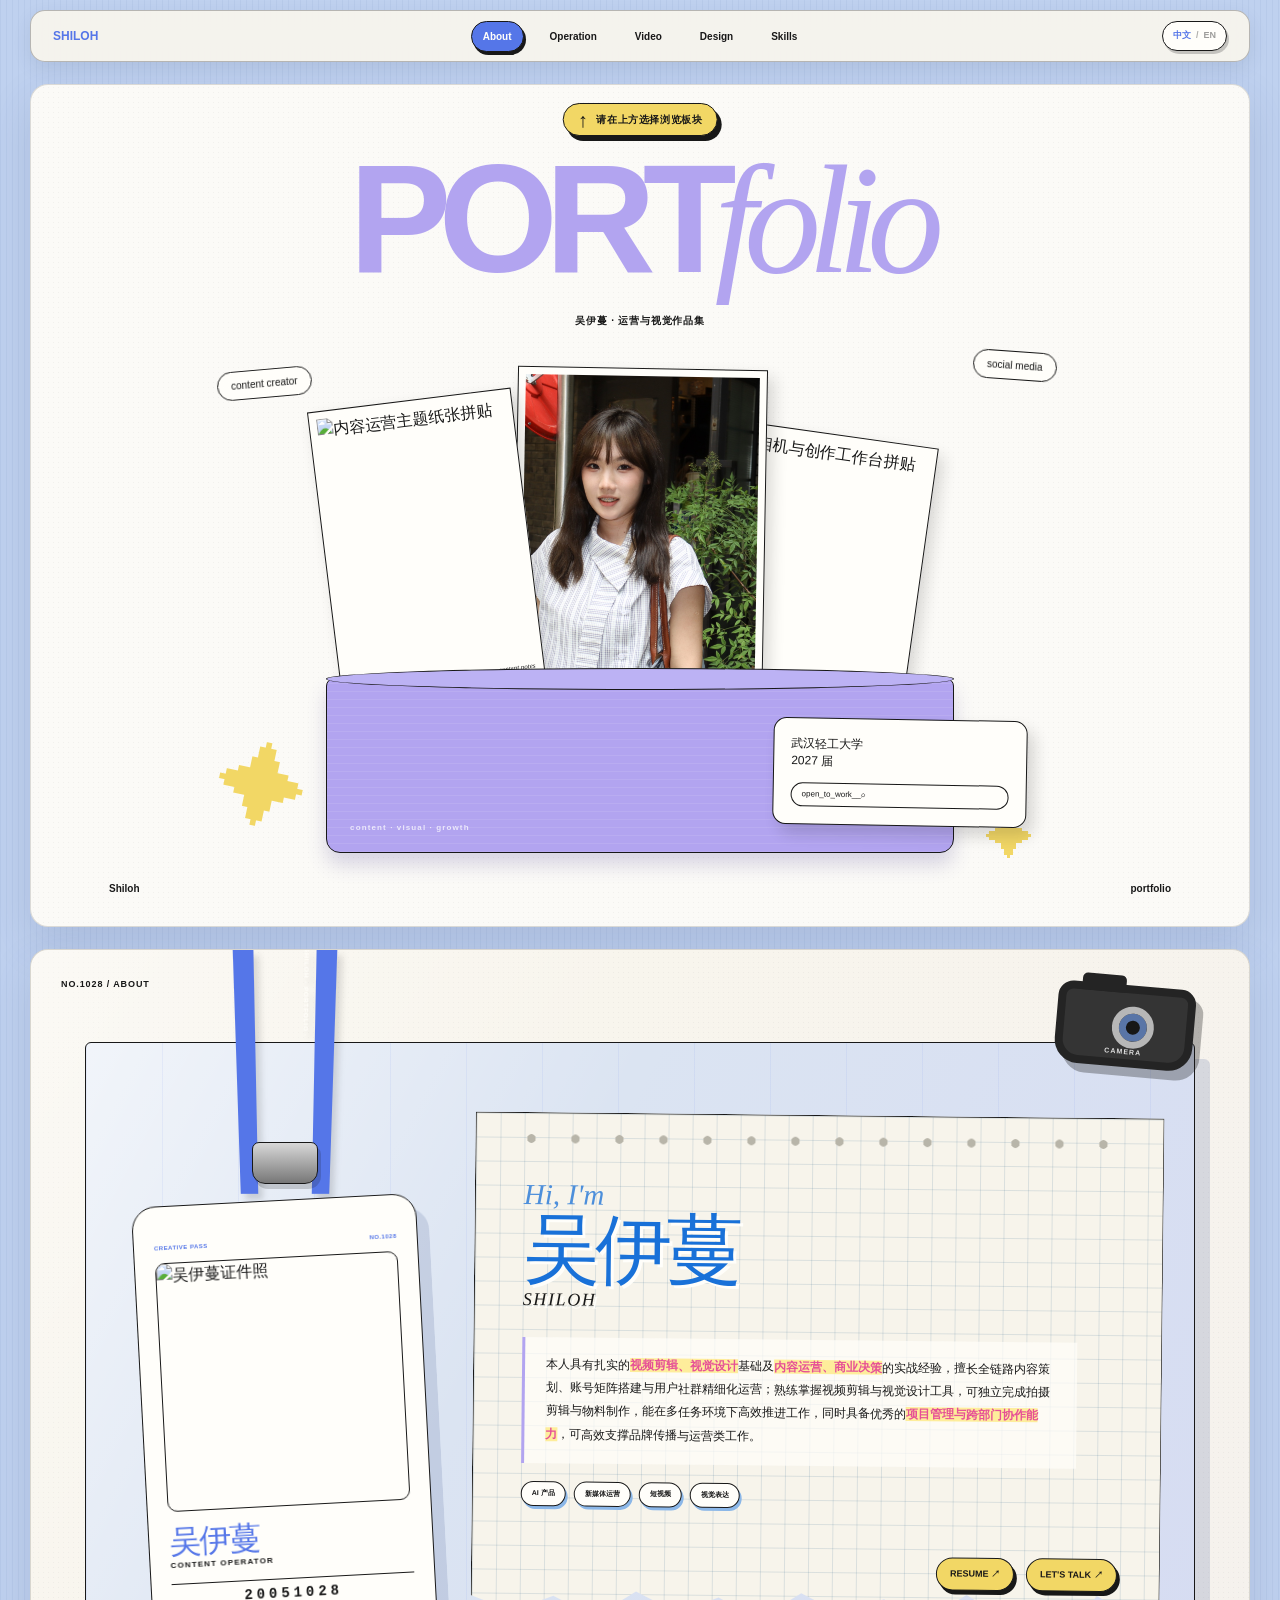
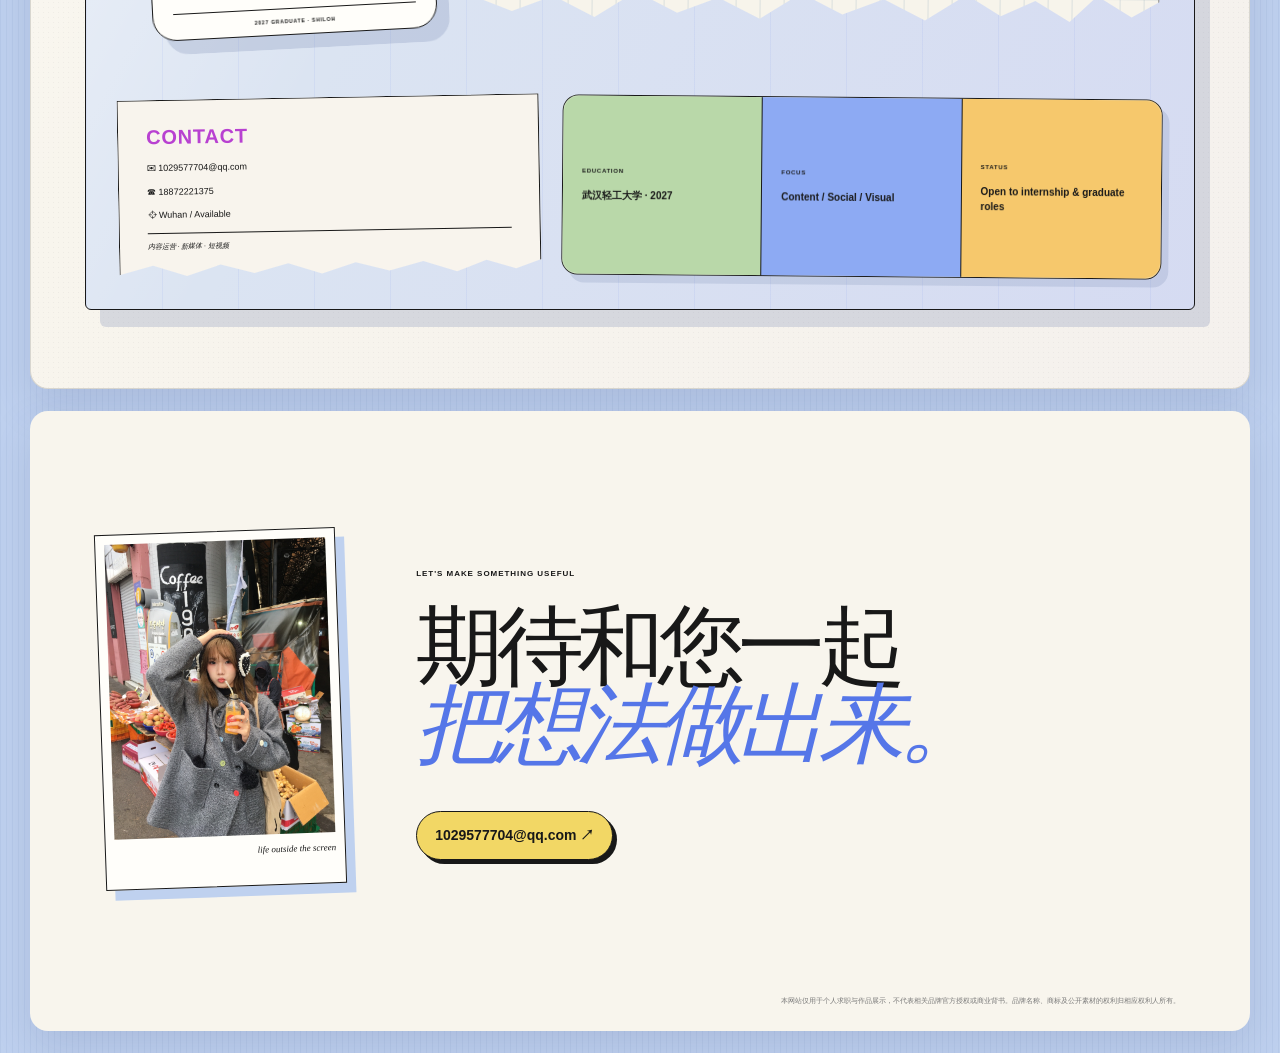
==== commit 0f1671ce: "Update video portfolio page" ====
--- a/index.html
+++ b/index.html
@@ -1,4 +1,4 @@
-<!DOCTYPE html><html lang="zh-CN"><head><meta charSet="utf-8"/><meta name="viewport" content="width=device-width, initial-scale=1"/><link rel="preload" href="/images/cover/side-left.png" as="image"/><link rel="preload" href="/images/life/hero.jpg" as="image"/><link rel="preload" href="/images/cover/side-right.png" as="image"/><link rel="preload" as="image" href="/images/profile/id-photo-lavender.png"/><link rel="preload" href="/images/logos/fish.jpg" as="image"/><link rel="preload" href="/images/logos/thankyou.png" as="image"/><link rel="preload" href="/images/logos/keruyun.jpg" as="image"/><link rel="preload" as="image" href="/images/design/new-chinese.png"/><link rel="preload" as="image" href="/images/design/aestheticism.png"/><link rel="preload" as="image" href="/images/design/flat-vector-portrait.png"/><link rel="stylesheet" href="/_next/static/chunks/04r~zmh-ep_qo.css" data-precedence="next"/><link rel="preload" as="script" fetchPriority="low" href="/_next/static/chunks/1565v~spl0x2t.js"/><script src="/_next/static/chunks/01i_en06-a_gb.js" async=""></script><script src="/_next/static/chunks/13je0jha5i6.b.js" async=""></script><script src="/_next/static/chunks/turbopack-12umnb._j-0oo.js" async=""></script><script src="/_next/static/chunks/0typu5mmra_zv.js" async=""></script><script src="/_next/static/chunks/0mqx3cznanz16.js" async=""></script><link rel="preload" href="/images/life/city.jpg" as="image"/><link rel="preload" as="image" href="/images/design/flat-vector-wide.png"/><link rel="preload" as="image" href="/images/design/flower-bouquet.png"/><link rel="preload" as="image" href="/images/design/watercolor.png"/><link rel="preload" as="image" href="/images/design/city-pop-new.png"/><link rel="preload" as="image" href="/images/design/distressed-print.png"/><link rel="preload" as="image" href="/images/design/riso-peach.png"/><link rel="preload" as="image" href="/images/design/ethereal-new.png"/><title>吴伊蔓｜内容运营与视觉作品集</title><meta name="description" content="吴伊蔓的个人作品集，展示 AI 产品内容运营、短视频制作、视觉设计与用户增长项目。"/><meta property="og:title" content="吴伊蔓｜内容运营与视觉作品集"/><meta property="og:description" content="内容运营、短视频、AI 产品与视觉设计作品集。"/><meta property="og:url" content="https://shiloh-portfolio.511111man1028.workers.dev/"/><meta property="og:image" content="https://shiloh-portfolio.511111man1028.workers.dev/og.png"/><meta property="og:image:width" content="1200"/><meta property="og:image:height" content="630"/><meta property="og:type" content="website"/><meta name="twitter:card" content="summary_large_image"/><meta name="twitter:title" content="吴伊蔓｜内容运营与视觉作品集"/><meta name="twitter:description" content="内容运营、短视频、AI 产品与视觉设计作品集。"/><meta name="twitter:image" content="https://shiloh-portfolio.511111man1028.workers.dev/og.png"/><link rel="shortcut icon" href="/favicon.svg"/><link rel="icon" href="/favicon.svg"/><script src="/_next/static/chunks/03~yq9q893hmn.js" noModule=""></script></head><body><div hidden=""><!--$--><!--/$--></div><main id="top"><header class="topbar"><a class="top-name" href="#about">SHILOH</a><nav aria-label="主导航"><a href="#about">About</a><a href="#operation">Operation</a><a href="#video">Video</a><a href="#design">Design</a><a href="#skills">Skills</a></nav><div class="language-toggle"><button class="language-toggle-button" type="button" aria-label="切换为英文"><span data-language-label="zh">中文</span><i aria-hidden="true">/</i><span data-language-label="en">EN</span></button></div></header><section class="cover-board portfolio-panel" id="home" aria-labelledby="cover-title"><div class="cover-arrow" role="note" aria-label="请在上方导航选择浏览板块"><span aria-hidden="true">↑</span><b>请在上方选择浏览板块</b></div><div class="cover-title"><h1 id="cover-title" aria-label="PORTfolio"><strong><span>P</span><span>O</span><span>R</span><span>T</span></strong><em><span>f</span><span>o</span><span>l</span><span>i</span><span>o</span></em></h1><p>吴伊蔓 · 运营与视觉作品集</p></div><div class="cover-scene"><span class="pill pill-left">content creator</span><span class="pill pill-right">social media</span><div class="cover-images"><figure class="cover-photo cover-photo-left"><img src="/images/cover/side-left.png" alt="内容运营主题纸张拼贴"/><figcaption>content notes</figcaption></figure><figure class="cover-photo cover-photo-main"><img src="/images/life/hero.jpg" alt="吴伊蔓的生活照"/><figcaption>Shiloh · 2026</figcaption></figure><figure class="cover-photo cover-photo-right"><img src="/images/cover/side-right.png" alt="相机与创作工作台拼贴"/><figcaption>creative desk</figcaption></figure></div><div class="cover-pocket"><span>content · visual · growth</span></div><div class="cover-search"><p>武汉轻工大学<br/>2027 届</p><span>open_to_work__⌕</span></div><span class="cover-star star-left">✦</span><span class="cover-star star-right">✦</span></div><div class="cover-footer"><span>Shiloh</span><span>portfolio</span></div></section><section class="paper-slide about-slide portfolio-panel" id="about"><div class="slide-index">NO.1028 / ABOUT</div><div class="about-fabric" aria-hidden="true"></div><span class="about-camera" aria-hidden="true">CAMERA</span><div class="about-desk"><div class="badge-stage" aria-label="吴伊蔓个人工牌"><span class="lanyard" aria-hidden="true"></span><span class="badge-clip" aria-hidden="true"></span><article class="employee-badge" role="button" tabindex="0" aria-pressed="false" aria-label="点击翻转个人工牌"><div class="badge-flip-inner"><div class="badge-face badge-front"><div class="badge-topline"><span>CREATIVE PASS</span><b>NO.1028</b></div><img src="/images/profile/id-photo-lavender.png" alt="吴伊蔓证件照"/><h3>吴伊蔓</h3><p>CONTENT OPERATOR</p><div class="badge-code">20051028</div><small>2027 GRADUATE · SHILOH</small></div><div class="badge-face badge-back"><small>PROFILE / BACK</small><h3>ABOUT ME</h3><dl><div><dt>求职方向</dt><dd>内容运营 · 新媒体 · 视频</dd></div><div><dt>所在地</dt><dd>武汉 / 可到岗</dd></div><div><dt>毕业时间</dt><dd>2027</dd></div></dl><span>再次点击翻回正面 ↻</span></div></div></article></div><article class="about-grid-paper"><span class="paper-holes" aria-hidden="true"></span><p class="about-script">Hi, I&#x27;m</p><h2>吴伊蔓 <em>SHILOH</em></h2><p class="about-body">本人具有扎实的<strong>视频剪辑、视觉设计</strong>基础及<strong>内容运营、商业决策</strong>的实战经验，擅长全链路内容策划、账号矩阵搭建与用户社群精细化运营；熟练掌握视频剪辑与视觉设计工具，可独立完成拍摄剪辑与物料制作，能在多任务环境下高效推进工作，同时具备优秀的<strong>项目管理与跨部门协作能力</strong>，可高效支撑品牌传播与运营类工作。</p><div class="about-focus-tags"><span>AI 产品</span><span>新媒体运营</span><span>短视频</span><span>视觉表达</span></div><div class="about-links"><button class="resume-trigger" type="button">RESUME ↗</button><a href="mailto:1029577704@qq.com">LET&#x27;S TALK ↗</a></div></article><aside class="about-contact-note"><b>CONTACT</b><span>✉ 1029577704@qq.com</span><a href="tel:18872221375">☎ 18872221375</a><span>⌖ Wuhan / Available</span><small>内容运营 · 新媒体 · 短视频</small></aside><div class="about-profile-strip"><div><small>EDUCATION</small><b>武汉轻工大学 · 2027</b></div><div><small>FOCUS</small><b>Content / Social / Visual</b></div><div><small>STATUS</small><b>Open to internship &amp; graduate roles</b></div></div></div></section><section class="operation-section portfolio-panel" id="operation"><div class="chapter-heading"><span>02 / OPERATION</span><h2>Selected work <em>&amp; experience</em></h2><p>从产品理解到内容落地，我负责选题、制作、发布与复盘，也持续积累社媒增长和用户沟通经验。</p></div><div class="project-tabs" aria-label="项目索引"><a class="project-tab tab-blue" href="#case-01"><div class="project-tab-top"><small>01</small><img src="/images/logos/fish.jpg" alt="Fish Audio logo"/></div><h3>Fish Audio</h3><p>AI 语音平台</p><span class="project-tab-result">10W+ 单条播放</span></a><a class="project-tab tab-pink" href="#case-02"><div class="project-tab-top"><small>02</small><img src="/images/logos/thankyou.png" alt="ThankYouAI logo"/></div><h3>ThankYouAI</h3><p>AI 聚合生成平台</p><span class="project-tab-result">爆款内容 · 多平台供给</span></a><a class="project-tab tab-orange" href="#case-03"><div class="project-tab-top"><small>03</small><img src="/images/logos/keruyun.jpg" alt="客如云 logo"/></div><h3>客如云</h3><p>本地生活与品牌短视频</p><span class="project-tab-result">多条内容播放破万</span></a><a class="project-tab tab-green" href="#case-04"><div class="project-tab-top"><small>04</small><span class="solid-purple-logo" role="img" aria-label="某AI产品 logo"></span></div><h3>某AI产品</h3><p>AI 产品内容运营</p><span class="project-tab-result">50+ 物料 · 1000+ 社群</span></a></div><div class="case-list"><article class="case-board case-blue" id="case-01"><header class="case-header"><span>01</span><span>2024.07 — 2025.07</span></header><div class="case-copy"><img class="case-logo" src="/images/logos/fish.jpg" alt="Fish Audio logo"/><small>AI 语音平台</small><h3>Fish Audio</h3><p>围绕 AI 语音产品进行内容策划、视频剪辑与账号矩阵搭建，把技术能力转化为更容易理解和传播的内容。</p><dl><div><dt>MY ROLE</dt><dd>内容策划 / 视频剪辑 / 账号冷启动 / 品牌视觉</dd></div><div><dt>RESULT</dt><dd>Bilibili 单条播放 10W+、互动 1000+，获得海外垂类 KOL 自发传播。</dd></div></dl></div><div class="case-collage"><figure class="case-gallery-item case-gallery-item-1"><img src="/images/operation/fish/01-performance.jpg" alt="Fish Audio 作品展示 1" loading="lazy"/><figcaption>0<!-- -->1<!-- --> / <!-- -->Fish Audio</figcaption></figure><figure class="case-gallery-item case-gallery-item-2"><img src="/images/operation/fish/02-brand-poster.jpg" alt="Fish Audio 作品展示 2" loading="lazy"/><figcaption>0<!-- -->2<!-- --> / <!-- -->Fish Audio</figcaption></figure><figure class="case-gallery-item case-gallery-item-3"><img src="/images/operation/fish/03-growth-poster.jpg" alt="Fish Audio 作品展示 3" loading="lazy"/><figcaption>0<!-- -->3<!-- --> / <!-- -->Fish Audio</figcaption></figure></div></article><article class="case-board case-pink" id="case-02"><header class="case-header"><span>02</span><span>2026 — 至今</span></header><div class="case-copy"><img class="case-logo" src="/images/logos/thankyou.png" alt="ThankYouAI logo"/><small>AI 聚合生成平台</small><h3>ThankYouAI</h3><p>负责官方抖音内容、官网工作流、SEO 文章与视觉封面，将复杂 AI 功能转译为可理解、可使用的内容。</p><dl><div><dt>MY ROLE</dt><dd>官号运营 / 视频制作 / AI 工作流 / SEO / 创作者拓展</dd></div><div><dt>RESULT</dt><dd>官方社媒产出过爆款内容，并通过工作流模板、SEO 文章与视觉素材持续完善平台内容供给。</dd></div></dl></div><div class="case-collage"><figure class="case-gallery-item case-gallery-item-1"><img src="/images/operation/thankyou/01-cover.png" alt="ThankYouAI 作品展示 1" loading="lazy"/><figcaption>0<!-- -->1<!-- --> / <!-- -->ThankYouAI</figcaption></figure><figure class="case-gallery-item case-gallery-item-2"><img src="/images/operation/thankyou/02-social.jpg" alt="ThankYouAI 作品展示 2" loading="lazy"/><figcaption>0<!-- -->2<!-- --> / <!-- -->ThankYouAI</figcaption></figure><figure class="case-gallery-item case-gallery-item-3"><img src="/images/operation/thankyou/03-cover.jpeg" alt="ThankYouAI 作品展示 3" loading="lazy"/><figcaption>0<!-- -->3<!-- --> / <!-- -->ThankYouAI</figcaption></figure></div></article><article class="case-board case-orange" id="case-03"><header class="case-header"><span>03</span><span>2026.03 — 2026.06</span></header><div class="case-copy"><img class="case-logo" src="/images/logos/keruyun.jpg" alt="客如云 logo"/><small>本地生活与品牌短视频</small><h3>客如云</h3><p>围绕商家经营场景策划并制作短视频，覆盖选题、发布、数据复盘、商业信息流和线下门店实拍。</p><dl><div><dt>MY ROLE</dt><dd>抖音运营 / 外景拍摄 / 商业剪辑 / 数据复盘</dd></div><div><dt>RESULT</dt><dd>产出多条播放量破万内容，持续承接潜在商家咨询与品牌传播需求。</dd></div></dl></div><div class="case-collage"><figure class="case-gallery-item case-gallery-item-1"><img src="/images/operation/keruyun/01-account.jpg" alt="客如云 作品展示 1" loading="lazy"/><figcaption>0<!-- -->1<!-- --> / <!-- -->客如云</figcaption></figure></div></article><article class="case-board case-green" id="case-04"><header class="case-header"><span>04</span><span>2025.09 — 2026.03</span></header><div class="case-copy"><span class="case-logo solid-purple-logo" role="img" aria-label="某AI产品 logo"></span><small>AI 产品内容运营</small><h3>某AI产品</h3><p>参与早期内容与用户体系搭建，负责合规官号内容、教程物料、多平台矩阵、KOC 合作与核心用户社群。</p><dl><div><dt>MY ROLE</dt><dd>官号内容 / 教程视频 / KOC 合作 / 社群运营</dd></div><div><dt>RESULT</dt><dd>产出 50+ 内容物料，对接 20+ 垂类 KOC，参与搭建 1000+ 用户社群。</dd></div></dl></div><div class="case-collage"><figure class="case-gallery-item case-gallery-item-1"><img src="/images/operation/feelin/01-recruitment.jpg" alt="某AI产品 作品展示 1" loading="lazy"/><figcaption>0<!-- -->1<!-- --> / <!-- -->某AI产品</figcaption></figure><figure class="case-gallery-item case-gallery-item-2"><img src="/images/operation/feelin/02-campaign-redacted.png" alt="某AI产品 作品展示 2" loading="lazy"/><figcaption>0<!-- -->2<!-- --> / <!-- -->某AI产品</figcaption></figure><figure class="case-gallery-item case-gallery-item-3"><img src="/images/operation/feelin/03-social-redacted.png" alt="某AI产品 作品展示 3" loading="lazy"/><figcaption>0<!-- -->3<!-- --> / <!-- -->某AI产品</figcaption></figure></div></article></div></section><section class="video-section portfolio-panel" id="video"><div class="chapter-heading video-title"><span>03 / VIDEO</span><h2>Press play, <em>see the work.</em></h2><p>从混剪开始，依次呈现教程、信息流与产品内容。</p></div><div class="video-wall"><div class="video-divider"><span>EDITING SHOWREEL</span><small>10 / selected works</small></div><figure class="video-work video-orange video-format-landscape video-order-1 video-featured"><video src="/videos/edit-montage.m4v" controls="" preload="metadata" playsInline="" aria-label="混剪视频作品完整预览 · 17s"></video><figcaption><span>01</span><div><b>混剪</b><small>节奏与镜头组合<!-- --> · <!-- -->完整预览 · 17s</small></div></figcaption></figure><figure class="video-work video-lilac video-format-landscape video-order-2"><video src="/videos/edit-feature-intro.m4v" controls="" preload="metadata" playsInline="" aria-label="功能介绍视频作品15s 预览"></video><figcaption><span>02</span><div><b>功能介绍</b><small>产品卖点可视化<!-- --> · <!-- -->15s 预览</small></div></figcaption></figure><figure class="video-work video-green video-format-landscape video-order-3"><video src="/videos/edit-web-promo-1.m4v" controls="" preload="metadata" playsInline="" aria-label="网页推广 01视频作品15s 预览"></video><figcaption><span>03</span><div><b>网页推广 01</b><small>网页产品推广<!-- --> · <!-- -->15s 预览</small></div></figcaption></figure><figure class="video-work video-rose video-format-portrait video-order-4"><video src="/videos/edit-ad-feed.m4v" controls="" preload="metadata" playsInline="" aria-label="信息流视频作品15s 预览"></video><figcaption><span>04</span><div><b>信息流</b><small>商业信息流剪辑<!-- --> · <!-- -->15s 预览</small></div></figcaption></figure><figure class="video-work video-blue video-format-portrait video-order-5"><video src="/videos/edit-comic-drama.m4v" controls="" preload="metadata" playsInline="" aria-label="漫剧视频作品15s 预览"></video><figcaption><span>05</span><div><b>漫剧</b><small>剧情节奏与氛围包装<!-- --> · <!-- -->15s 预览</small></div></figcaption></figure><figure class="video-work video-yellow video-format-portrait video-order-6"><video src="/videos/edit-platform-growth.m4v" controls="" preload="metadata" playsInline="" aria-label="平台引流视频作品完整预览 · 18s"></video><figcaption><span>06</span><div><b>平台引流</b><small>转化导向内容<!-- --> · <!-- -->完整预览 · 18s</small></div></figcaption></figure><figure class="video-work video-coral video-format-landscape video-order-7"><video src="/videos/edit-tutorial.m4v" controls="" preload="metadata" playsInline="" aria-label="教程视频作品15s 预览"></video><figcaption><span>07</span><div><b>教程</b><small>步骤拆解与画面引导<!-- --> · <!-- -->15s 预览</small></div></figcaption></figure><figure class="video-work video-sky video-format-landscape video-order-8"><video src="/videos/edit-web-promo-2.m4v" controls="" preload="metadata" playsInline="" aria-label="网页推广 02视频作品15s 预览"></video><figcaption><span>08</span><div><b>网页推广 02</b><small>网页产品推广<!-- --> · <!-- -->15s 预览</small></div></figcaption></figure><figure class="video-work video-mint video-format-landscape video-order-9"><video src="/videos/edit-digital-human.m4v" controls="" preload="metadata" playsInline="" aria-label="数字人起号视频作品15s 预览"></video><figcaption><span>09</span><div><b>数字人起号</b><small>账号冷启动内容<!-- --> · <!-- -->15s 预览</small></div></figcaption></figure><figure class="video-work video-wine video-format-landscape video-order-10"><video src="/videos/edit-game-ui.m4v" controls="" preload="metadata" playsInline="" aria-label="游戏 UI 设计视频作品完整预览 · 15s"></video><figcaption><span>10</span><div><b>游戏 UI 设计</b><small>界面与交互展示<!-- --> · <!-- -->完整预览 · 15s</small></div></figcaption></figure></div></section><section class="paper-slide design-slide portfolio-panel" id="design"><div class="slide-index">04 / DESIGN BOARD</div><div class="design-heading"><h2>Visual<br/><em>archive</em></h2><p>展现不同风格的视觉作品集。</p></div><section class="poster-orbit-stage" aria-label="互动 3D 海报环廊"><div class="poster-orbit-viewport" role="group" tabindex="0" aria-label="左右拖动旋转海报"><div class="poster-orbit-ring" style="--orbit-rotation:0deg"><figure class="poster-orbit-card" style="--poster-angle:0deg;width:270px;height:179.296875px;margin-left:-135px;margin-top:-89.6484375px" data-orbit-index="0" role="link" tabindex="0" aria-label="查看下方的新中式海报"><img class="poster-orbit-depth" style="--poster-depth:-6px" src="/images/design/new-chinese.png" alt="" draggable="false" aria-hidden="true"/><img class="poster-orbit-depth" style="--poster-depth:-5px" src="/images/design/new-chinese.png" alt="" draggable="false" aria-hidden="true"/><img class="poster-orbit-depth" style="--poster-depth:-4px" src="/images/design/new-chinese.png" alt="" draggable="false" aria-hidden="true"/><img class="poster-orbit-depth" style="--poster-depth:-3px" src="/images/design/new-chinese.png" alt="" draggable="false" aria-hidden="true"/><img class="poster-orbit-depth" style="--poster-depth:-2px" src="/images/design/new-chinese.png" alt="" draggable="false" aria-hidden="true"/><img class="poster-orbit-depth" style="--poster-depth:-1px" src="/images/design/new-chinese.png" alt="" draggable="false" aria-hidden="true"/><div class="poster-orbit-face poster-orbit-front"><img src="/images/design/new-chinese.png" alt="新中式海报" draggable="false"/></div><div class="poster-orbit-face poster-orbit-back" aria-hidden="true"><img src="/images/design/new-chinese.png" alt="" draggable="false"/></div></figure><figure class="poster-orbit-card" style="--poster-angle:36deg;width:133.875px;height:238px;margin-left:-66.9375px;margin-top:-119px" data-orbit-index="1" role="link" tabindex="0" aria-label="查看下方的美学主义"><img class="poster-orbit-depth" style="--poster-depth:-6px" src="/images/design/aestheticism.png" alt="" draggable="false" aria-hidden="true"/><img class="poster-orbit-depth" style="--poster-depth:-5px" src="/images/design/aestheticism.png" alt="" draggable="false" aria-hidden="true"/><img class="poster-orbit-depth" style="--poster-depth:-4px" src="/images/design/aestheticism.png" alt="" draggable="false" aria-hidden="true"/><img class="poster-orbit-depth" style="--poster-depth:-3px" src="/images/design/aestheticism.png" alt="" draggable="false" aria-hidden="true"/><img class="poster-orbit-depth" style="--poster-depth:-2px" src="/images/design/aestheticism.png" alt="" draggable="false" aria-hidden="true"/><img class="poster-orbit-depth" style="--poster-depth:-1px" src="/images/design/aestheticism.png" alt="" draggable="false" aria-hidden="true"/><div class="poster-orbit-face poster-orbit-front"><img src="/images/design/aestheticism.png" alt="美学主义" draggable="false"/></div><div class="poster-orbit-face poster-orbit-back" aria-hidden="true"><img src="/images/design/aestheticism.png" alt="" draggable="false"/></div></figure><figure class="poster-orbit-card" style="--poster-angle:72deg;width:178.5px;height:238px;margin-left:-89.25px;margin-top:-119px" data-orbit-index="2" role="link" tabindex="0" aria-label="查看下方的扁平矢量插图 · 3:4"><img class="poster-orbit-depth" style="--poster-depth:-6px" src="/images/design/flat-vector-portrait.png" alt="" draggable="false" aria-hidden="true"/><img class="poster-orbit-depth" style="--poster-depth:-5px" src="/images/design/flat-vector-portrait.png" alt="" draggable="false" aria-hidden="true"/><img class="poster-orbit-depth" style="--poster-depth:-4px" src="/images/design/flat-vector-portrait.png" alt="" draggable="false" aria-hidden="true"/><img class="poster-orbit-depth" style="--poster-depth:-3px" src="/images/design/flat-vector-portrait.png" alt="" draggable="false" aria-hidden="true"/><img class="poster-orbit-depth" style="--poster-depth:-2px" src="/images/design/flat-vector-portrait.png" alt="" draggable="false" aria-hidden="true"/><img class="poster-orbit-depth" style="--poster-depth:-1px" src="/images/design/flat-vector-portrait.png" alt="" draggable="false" aria-hidden="true"/><div class="poster-orbit-face poster-orbit-front"><img src="/images/design/flat-vector-portrait.png" alt="扁平矢量插图 · 3:4" draggable="false"/></div><div class="poster-orbit-face poster-orbit-back" aria-hidden="true"><img src="/images/design/flat-vector-portrait.png" alt="" draggable="false"/></div></figure><figure class="poster-orbit-card" style="--poster-angle:108deg;width:270px;height:151.875px;margin-left:-135px;margin-top:-75.9375px" data-orbit-index="3" role="link" tabindex="0" aria-label="查看下方的扁平矢量插图 · 16:9"><img class="poster-orbit-depth" style="--poster-depth:-6px" src="/images/design/flat-vector-wide.png" alt="" draggable="false" aria-hidden="true"/><img class="poster-orbit-depth" style="--poster-depth:-5px" src="/images/design/flat-vector-wide.png" alt="" draggable="false" aria-hidden="true"/><img class="poster-orbit-depth" style="--poster-depth:-4px" src="/images/design/flat-vector-wide.png" alt="" draggable="false" aria-hidden="true"/><img class="poster-orbit-depth" style="--poster-depth:-3px" src="/images/design/flat-vector-wide.png" alt="" draggable="false" aria-hidden="true"/><img class="poster-orbit-depth" style="--poster-depth:-2px" src="/images/design/flat-vector-wide.png" alt="" draggable="false" aria-hidden="true"/><img class="poster-orbit-depth" style="--poster-depth:-1px" src="/images/design/flat-vector-wide.png" alt="" draggable="false" aria-hidden="true"/><div class="poster-orbit-face poster-orbit-front"><img src="/images/design/flat-vector-wide.png" alt="扁平矢量插图 · 16:9" draggable="false"/></div><div class="poster-orbit-face poster-orbit-back" aria-hidden="true"><img src="/images/design/flat-vector-wide.png" alt="" draggable="false"/></div></figure><figure class="poster-orbit-card" style="--poster-angle:144deg;width:178.5px;height:238px;margin-left:-89.25px;margin-top:-119px" data-orbit-index="4" role="link" tabindex="0" aria-label="查看下方的520 涂鸦花束海报"><img class="poster-orbit-depth" style="--poster-depth:-6px" src="/images/design/flower-bouquet.png" alt="" draggable="false" aria-hidden="true"/><img class="poster-orbit-depth" style="--poster-depth:-5px" src="/images/design/flower-bouquet.png" alt="" draggable="false" aria-hidden="true"/><img class="poster-orbit-depth" style="--poster-depth:-4px" src="/images/design/flower-bouquet.png" alt="" draggable="false" aria-hidden="true"/><img class="poster-orbit-depth" style="--poster-depth:-3px" src="/images/design/flower-bouquet.png" alt="" draggable="false" aria-hidden="true"/><img class="poster-orbit-depth" style="--poster-depth:-2px" src="/images/design/flower-bouquet.png" alt="" draggable="false" aria-hidden="true"/><img class="poster-orbit-depth" style="--poster-depth:-1px" src="/images/design/flower-bouquet.png" alt="" draggable="false" aria-hidden="true"/><div class="poster-orbit-face poster-orbit-front"><img src="/images/design/flower-bouquet.png" alt="520 涂鸦花束海报" draggable="false"/></div><div class="poster-orbit-face poster-orbit-back" aria-hidden="true"><img src="/images/design/flower-bouquet.png" alt="" draggable="false"/></div></figure><figure class="poster-orbit-card" style="--poster-angle:180deg;width:270px;height:151.875px;margin-left:-135px;margin-top:-75.9375px" data-orbit-index="5" role="link" tabindex="0" aria-label="查看下方的写意水彩风格"><img class="poster-orbit-depth" style="--poster-depth:-6px" src="/images/design/watercolor.png" alt="" draggable="false" aria-hidden="true"/><img class="poster-orbit-depth" style="--poster-depth:-5px" src="/images/design/watercolor.png" alt="" draggable="false" aria-hidden="true"/><img class="poster-orbit-depth" style="--poster-depth:-4px" src="/images/design/watercolor.png" alt="" draggable="false" aria-hidden="true"/><img class="poster-orbit-depth" style="--poster-depth:-3px" src="/images/design/watercolor.png" alt="" draggable="false" aria-hidden="true"/><img class="poster-orbit-depth" style="--poster-depth:-2px" src="/images/design/watercolor.png" alt="" draggable="false" aria-hidden="true"/><img class="poster-orbit-depth" style="--poster-depth:-1px" src="/images/design/watercolor.png" alt="" draggable="false" aria-hidden="true"/><div class="poster-orbit-face poster-orbit-front"><img src="/images/design/watercolor.png" alt="写意水彩风格" draggable="false"/></div><div class="poster-orbit-face poster-orbit-back" aria-hidden="true"><img src="/images/design/watercolor.png" alt="" draggable="false"/></div></figure><figure class="poster-orbit-card" style="--poster-angle:216deg;width:133.875px;height:238px;margin-left:-66.9375px;margin-top:-119px" data-orbit-index="6" role="link" tabindex="0" aria-label="查看下方的CityPOP 复古风格"><img class="poster-orbit-depth" style="--poster-depth:-6px" src="/images/design/city-pop-new.png" alt="" draggable="false" aria-hidden="true"/><img class="poster-orbit-depth" style="--poster-depth:-5px" src="/images/design/city-pop-new.png" alt="" draggable="false" aria-hidden="true"/><img class="poster-orbit-depth" style="--poster-depth:-4px" src="/images/design/city-pop-new.png" alt="" draggable="false" aria-hidden="true"/><img class="poster-orbit-depth" style="--poster-depth:-3px" src="/images/design/city-pop-new.png" alt="" draggable="false" aria-hidden="true"/><img class="poster-orbit-depth" style="--poster-depth:-2px" src="/images/design/city-pop-new.png" alt="" draggable="false" aria-hidden="true"/><img class="poster-orbit-depth" style="--poster-depth:-1px" src="/images/design/city-pop-new.png" alt="" draggable="false" aria-hidden="true"/><div class="poster-orbit-face poster-orbit-front"><img src="/images/design/city-pop-new.png" alt="CityPOP 复古风格" draggable="false"/></div><div class="poster-orbit-face poster-orbit-back" aria-hidden="true"><img src="/images/design/city-pop-new.png" alt="" draggable="false"/></div></figure><figure class="poster-orbit-card" style="--poster-angle:252deg;width:238px;height:238px;margin-left:-119px;margin-top:-119px" data-orbit-index="7" role="link" tabindex="0" aria-label="查看下方的做旧印刷"><img class="poster-orbit-depth" style="--poster-depth:-6px" src="/images/design/distressed-print.png" alt="" draggable="false" aria-hidden="true"/><img class="poster-orbit-depth" style="--poster-depth:-5px" src="/images/design/distressed-print.png" alt="" draggable="false" aria-hidden="true"/><img class="poster-orbit-depth" style="--poster-depth:-4px" src="/images/design/distressed-print.png" alt="" draggable="false" aria-hidden="true"/><img class="poster-orbit-depth" style="--poster-depth:-3px" src="/images/design/distressed-print.png" alt="" draggable="false" aria-hidden="true"/><img class="poster-orbit-depth" style="--poster-depth:-2px" src="/images/design/distressed-print.png" alt="" draggable="false" aria-hidden="true"/><img class="poster-orbit-depth" style="--poster-depth:-1px" src="/images/design/distressed-print.png" alt="" draggable="false" aria-hidden="true"/><div class="poster-orbit-face poster-orbit-front"><img src="/images/design/distressed-print.png" alt="做旧印刷" draggable="false"/></div><div class="poster-orbit-face poster-orbit-back" aria-hidden="true"><img src="/images/design/distressed-print.png" alt="" draggable="false"/></div></figure><figure class="poster-orbit-card" style="--poster-angle:288deg;width:178.5px;height:238px;margin-left:-89.25px;margin-top:-119px" data-orbit-index="8" role="link" tabindex="0" aria-label="查看下方的RISO 版画桃子海报"><img class="poster-orbit-depth" style="--poster-depth:-6px" src="/images/design/riso-peach.png" alt="" draggable="false" aria-hidden="true"/><img class="poster-orbit-depth" style="--poster-depth:-5px" src="/images/design/riso-peach.png" alt="" draggable="false" aria-hidden="true"/><img class="poster-orbit-depth" style="--poster-depth:-4px" src="/images/design/riso-peach.png" alt="" draggable="false" aria-hidden="true"/><img class="poster-orbit-depth" style="--poster-depth:-3px" src="/images/design/riso-peach.png" alt="" draggable="false" aria-hidden="true"/><img class="poster-orbit-depth" style="--poster-depth:-2px" src="/images/design/riso-peach.png" alt="" draggable="false" aria-hidden="true"/><img class="poster-orbit-depth" style="--poster-depth:-1px" src="/images/design/riso-peach.png" alt="" draggable="false" aria-hidden="true"/><div class="poster-orbit-face poster-orbit-front"><img src="/images/design/riso-peach.png" alt="RISO 版画桃子海报" draggable="false"/></div><div class="poster-orbit-face poster-orbit-back" aria-hidden="true"><img src="/images/design/riso-peach.png" alt="" draggable="false"/></div></figure><figure class="poster-orbit-card" style="--poster-angle:324deg;width:178.5px;height:238px;margin-left:-89.25px;margin-top:-119px" data-orbit-index="9" role="link" tabindex="0" aria-label="查看下方的飘渺幻境海报"><img class="poster-orbit-depth" style="--poster-depth:-6px" src="/images/design/ethereal-new.png" alt="" draggable="false" aria-hidden="true"/><img class="poster-orbit-depth" style="--poster-depth:-5px" src="/images/design/ethereal-new.png" alt="" draggable="false" aria-hidden="true"/><img class="poster-orbit-depth" style="--poster-depth:-4px" src="/images/design/ethereal-new.png" alt="" draggable="false" aria-hidden="true"/><img class="poster-orbit-depth" style="--poster-depth:-3px" src="/images/design/ethereal-new.png" alt="" draggable="false" aria-hidden="true"/><img class="poster-orbit-depth" style="--poster-depth:-2px" src="/images/design/ethereal-new.png" alt="" draggable="false" aria-hidden="true"/><img class="poster-orbit-depth" style="--poster-depth:-1px" src="/images/design/ethereal-new.png" alt="" draggable="false" aria-hidden="true"/><div class="poster-orbit-face poster-orbit-front"><img src="/images/design/ethereal-new.png" alt="飘渺幻境海报" draggable="false"/></div><div class="poster-orbit-face poster-orbit-back" aria-hidden="true"><img src="/images/design/ethereal-new.png" alt="" draggable="false"/></div></figure></div></div></section><div class="design-board"><span class="design-sticker design-sticker-one" aria-hidden="true">visual notes ↗</span><span class="design-sticker design-sticker-two" aria-hidden="true">10 / selected</span><div class="design-column design-column-1"><figure class="design-work design-work-9"><img src="/images/design/riso-peach.png" alt="RISO 版画桃子海报" loading="lazy"/><figcaption><b>RISO 版画桃子海报</b><span>RISO 版画练习</span></figcaption></figure><figure class="design-work design-work-2"><img src="/images/design/aestheticism.png" alt="美学主义" loading="lazy"/><figcaption><b>美学主义</b><span>审美主题海报</span></figcaption></figure><figure class="design-work design-work-4"><img src="/images/design/flat-vector-wide.png" alt="扁平矢量插图 · 16:9" loading="lazy"/><figcaption><b>扁平矢量插图 · 16:9</b><span>横版视觉延展</span></figcaption></figure></div><div class="design-column design-column-2"><figure class="design-work design-work-1"><img src="/images/design/new-chinese.png" alt="新中式海报" loading="lazy"/><figcaption><b>新中式海报</b><span>东方花卉视觉</span></figcaption></figure><figure class="design-work design-work-3"><img src="/images/design/flat-vector-portrait.png" alt="扁平矢量插图 · 3:4" loading="lazy"/><figcaption><b>扁平矢量插图 · 3:4</b><span>竖版插图海报</span></figcaption></figure><figure class="design-work design-work-10"><img src="/images/design/ethereal-new.png" alt="飘渺幻境海报" loading="lazy"/><figcaption><b>飘渺幻境海报</b><span>AI 视觉海报</span></figcaption></figure><figure class="design-work design-work-6"><img src="/images/design/watercolor.png" alt="写意水彩风格" loading="lazy"/><figcaption><b>写意水彩风格</b><span>水彩视觉练习</span></figcaption></figure></div><div class="design-column design-column-3"><figure class="design-work design-work-5"><img src="/images/design/flower-bouquet.png" alt="520 涂鸦花束海报" loading="lazy"/><figcaption><b>520 涂鸦花束海报</b><span>涂鸦风格视觉</span></figcaption></figure><figure class="design-work design-work-7"><img src="/images/design/city-pop-new.png" alt="CityPOP 复古风格" loading="lazy"/><figcaption><b>CityPOP 复古风格</b><span>城市流行视觉</span></figcaption></figure><figure class="design-work design-work-8"><img src="/images/design/distressed-print.png" alt="做旧印刷" loading="lazy"/><figcaption><b>做旧印刷</b><span>颗粒质感实验</span></figcaption></figure></div></div></section><section class="skills-section portfolio-panel" id="skills"><div class="skills-title"><span>05 / SKILLS</span><h2>What can I <em>bring?</em></h2><p>从内容策划到发布复盘，我可以独立完成一条内容链路。</p></div><div class="skill-stack"><article class="skill-note skill-green" role="button" tabindex="0" aria-expanded="false" aria-label="content，点击查看相关案例"><span class="skill-sticker" aria-hidden="true">✦</span><small>0<!-- -->1</small><h3>content</h3><p>选题策划
+<!DOCTYPE html><html lang="zh-CN"><head><meta charSet="utf-8"/><meta name="viewport" content="width=device-width, initial-scale=1"/><link rel="preload" href="/images/life/hero.jpg" as="image" fetchPriority="high"/><link rel="preload" href="/images/cover/side-left.jpg" as="image"/><link rel="preload" href="/images/cover/side-right.jpg" as="image"/><link rel="stylesheet" href="/_next/static/chunks/0kpryn_9~hqj7.css" data-precedence="next"/><link rel="preload" as="script" fetchPriority="low" href="/_next/static/chunks/1565v~spl0x2t.js"/><script src="/_next/static/chunks/01i_en06-a_gb.js" async=""></script><script src="/_next/static/chunks/13je0jha5i6.b.js" async=""></script><script src="/_next/static/chunks/turbopack-12umnb._j-0oo.js" async=""></script><script src="/_next/static/chunks/0typu5mmra_zv.js" async=""></script><script src="/_next/static/chunks/0ypt0k4hhswti.js" async=""></script><title>吴伊蔓｜内容运营与视觉作品集</title><meta name="description" content="吴伊蔓的个人作品集，展示 AI 产品内容运营、短视频制作、视觉设计与用户增长项目。"/><meta property="og:title" content="吴伊蔓｜内容运营与视觉作品集"/><meta property="og:description" content="内容运营、短视频、AI 产品与视觉设计作品集。"/><meta property="og:url" content="https://shiloh-portfolio.511111man1028.workers.dev/"/><meta property="og:image" content="https://shiloh-portfolio.511111man1028.workers.dev/og.png"/><meta property="og:image:width" content="1200"/><meta property="og:image:height" content="630"/><meta property="og:type" content="website"/><meta name="twitter:card" content="summary_large_image"/><meta name="twitter:title" content="吴伊蔓｜内容运营与视觉作品集"/><meta name="twitter:description" content="内容运营、短视频、AI 产品与视觉设计作品集。"/><meta name="twitter:image" content="https://shiloh-portfolio.511111man1028.workers.dev/og.png"/><link rel="shortcut icon" href="/favicon.svg"/><link rel="icon" href="/favicon.svg"/><script src="/_next/static/chunks/03~yq9q893hmn.js" noModule=""></script></head><body><div hidden=""><!--$--><!--/$--></div><main id="top"><header class="topbar"><a class="top-name" href="#about">SHILOH</a><nav aria-label="主导航"><a href="#about">About</a><a href="#operation">Operation</a><a href="#video">Video</a><a href="#design">Design</a><a href="#skills">Skills</a></nav><div class="language-toggle"><button class="language-toggle-button" type="button" aria-label="切换为英文"><span data-language-label="zh">中文</span><i aria-hidden="true">/</i><span data-language-label="en">EN</span></button></div></header><section class="cover-board portfolio-panel" id="home" aria-labelledby="cover-title"><div class="cover-arrow" role="note" aria-label="请在上方导航选择浏览板块"><span aria-hidden="true">↑</span><b>请在上方选择浏览板块</b></div><div class="cover-title"><h1 id="cover-title" aria-label="PORTfolio"><strong><span>P</span><span>O</span><span>R</span><span>T</span></strong><em><span>f</span><span>o</span><span>l</span><span>i</span><span>o</span></em></h1><p>吴伊蔓 · 运营与视觉作品集</p></div><div class="cover-scene"><span class="pill pill-left">content creator</span><span class="pill pill-right">social media</span><div class="cover-images"><figure class="cover-photo cover-photo-left"><img src="/images/cover/side-left.jpg" alt="内容运营主题纸张拼贴" decoding="async"/><figcaption>content notes</figcaption></figure><figure class="cover-photo cover-photo-main"><img src="/images/life/hero.jpg" alt="吴伊蔓的生活照" decoding="async" fetchPriority="high"/><figcaption>Shiloh · 2026</figcaption></figure><figure class="cover-photo cover-photo-right"><img src="/images/cover/side-right.jpg" alt="相机与创作工作台拼贴" decoding="async"/><figcaption>creative desk</figcaption></figure></div><div class="cover-pocket"><span>content · visual · growth</span></div><div class="cover-search"><p>武汉轻工大学<br/>2027 届</p><span>open_to_work__⌕</span></div><span class="cover-star star-left">✦</span><span class="cover-star star-right">✦</span></div><div class="cover-footer"><span>Shiloh</span><span>portfolio</span></div></section><section class="paper-slide about-slide portfolio-panel" id="about"><div class="slide-index">NO.1028 / ABOUT</div><div class="about-fabric" aria-hidden="true"></div><span class="about-camera" aria-hidden="true">CAMERA</span><div class="about-desk"><div class="badge-stage" aria-label="吴伊蔓个人工牌"><span class="lanyard" aria-hidden="true"></span><span class="badge-clip" aria-hidden="true"></span><article class="employee-badge" role="button" tabindex="0" aria-pressed="false" aria-label="点击翻转个人工牌"><div class="badge-flip-inner"><div class="badge-face badge-front"><div class="badge-topline"><span>CREATIVE PASS</span><b>NO.1028</b></div><img src="/images/profile/id-photo-lavender.jpg" alt="吴伊蔓证件照" loading="lazy" decoding="async"/><h3>吴伊蔓</h3><p>CONTENT OPERATOR</p><div class="badge-code">20051028</div><small>2027 GRADUATE · SHILOH</small></div><div class="badge-face badge-back"><small>PROFILE / BACK</small><h3>ABOUT ME</h3><dl><div><dt>求职方向</dt><dd>内容运营 · 新媒体 · 视频</dd></div><div><dt>所在地</dt><dd>武汉 / 可到岗</dd></div><div><dt>毕业时间</dt><dd>2027</dd></div></dl><span>再次点击翻回正面 ↻</span></div></div></article></div><article class="about-grid-paper"><span class="paper-holes" aria-hidden="true"></span><p class="about-script">Hi, I&#x27;m</p><h2>吴伊蔓 <em>SHILOH</em></h2><p class="about-body">本人具有扎实的<strong>视频剪辑、视觉设计</strong>基础及<strong>内容运营、商业决策</strong>的实战经验，擅长全链路内容策划、账号矩阵搭建与用户社群精细化运营；熟练掌握视频剪辑与视觉设计工具，可独立完成拍摄剪辑与物料制作，能在多任务环境下高效推进工作，同时具备优秀的<strong>项目管理与跨部门协作能力</strong>，可高效支撑品牌传播与运营类工作。</p><div class="about-focus-tags"><span>AI 产品</span><span>新媒体运营</span><span>短视频</span><span>视觉表达</span></div><div class="about-links"><button class="resume-trigger" type="button">RESUME ↗</button><a href="mailto:1029577704@qq.com">LET&#x27;S TALK ↗</a></div></article><aside class="about-contact-note"><b>CONTACT</b><span>✉ 1029577704@qq.com</span><a href="tel:18872221375">☎ 18872221375</a><span>⌖ Wuhan / Available</span><small>内容运营 · 新媒体 · 短视频</small></aside><div class="about-profile-strip"><div><small>EDUCATION</small><b>武汉轻工大学 · 2027</b></div><div><small>FOCUS</small><b>Content / Social / Visual</b></div><div><small>STATUS</small><b>Open to internship &amp; graduate roles</b></div></div></div></section><section class="operation-section portfolio-panel" id="operation"><div class="chapter-heading"><span>02 / OPERATION</span><h2>Selected work <em>&amp; experience</em></h2><p>从产品理解到内容落地，我负责选题、制作、发布与复盘，也持续积累社媒增长和用户沟通经验。</p></div><div class="project-tabs" aria-label="项目索引"><a class="project-tab tab-blue" href="#case-01"><div class="project-tab-top"><small>01</small><img src="/images/logos/fish.jpg" alt="Fish Audio logo" loading="lazy" decoding="async"/></div><h3>Fish Audio</h3><p>AI 语音平台</p><span class="project-tab-result">10W+ 单条播放</span></a><a class="project-tab tab-pink" href="#case-02"><div class="project-tab-top"><small>02</small><img src="/images/logos/thankyou.png" alt="ThankYouAI logo" loading="lazy" decoding="async"/></div><h3>ThankYouAI</h3><p>AI 聚合生成平台</p><span class="project-tab-result">爆款内容 · 多平台供给</span></a><a class="project-tab tab-orange" href="#case-03"><div class="project-tab-top"><small>03</small><img src="/images/logos/keruyun.jpg" alt="客如云 logo" loading="lazy" decoding="async"/></div><h3>客如云</h3><p>本地生活与品牌短视频</p><span class="project-tab-result">多条内容播放破万</span></a><a class="project-tab tab-green" href="#case-04"><div class="project-tab-top"><small>04</small><span class="solid-purple-logo" role="img" aria-label="某AI产品 logo"></span></div><h3>某AI产品</h3><p>AI 产品内容运营</p><span class="project-tab-result">50+ 物料 · 1000+ 社群</span></a></div><div class="case-list"><article class="case-board case-blue" id="case-01"><header class="case-header"><span>01</span><span>2024.07 — 2025.07</span></header><div class="case-copy"><img class="case-logo" src="/images/logos/fish.jpg" alt="Fish Audio logo" loading="lazy" decoding="async"/><small>AI 语音平台</small><h3>Fish Audio</h3><p>围绕 AI 语音产品进行内容策划、视频剪辑与账号矩阵搭建，把技术能力转化为更容易理解和传播的内容。</p><dl><div><dt>MY ROLE</dt><dd>内容策划 / 视频剪辑 / 账号冷启动 / 品牌视觉</dd></div><div><dt>RESULT</dt><dd>Bilibili 单条播放 10W+、互动 1000+，获得海外垂类 KOL 自发传播。</dd></div></dl></div><div class="case-collage"><figure class="case-gallery-item case-gallery-item-1"><img src="/images/operation/fish/01-performance.jpg" alt="Fish Audio 作品展示 1" loading="lazy"/><figcaption>0<!-- -->1<!-- --> / <!-- -->Fish Audio</figcaption></figure><figure class="case-gallery-item case-gallery-item-2"><img src="/images/operation/fish/02-brand-poster.jpg" alt="Fish Audio 作品展示 2" loading="lazy"/><figcaption>0<!-- -->2<!-- --> / <!-- -->Fish Audio</figcaption></figure><figure class="case-gallery-item case-gallery-item-3"><img src="/images/operation/fish/03-growth-poster.jpg" alt="Fish Audio 作品展示 3" loading="lazy"/><figcaption>0<!-- -->3<!-- --> / <!-- -->Fish Audio</figcaption></figure></div></article><article class="case-board case-pink" id="case-02"><header class="case-header"><span>02</span><span>2026 — 至今</span></header><div class="case-copy"><img class="case-logo" src="/images/logos/thankyou.png" alt="ThankYouAI logo" loading="lazy" decoding="async"/><small>AI 聚合生成平台</small><h3>ThankYouAI</h3><p>负责官方抖音内容、官网工作流、SEO 文章与视觉封面，将复杂 AI 功能转译为可理解、可使用的内容。</p><dl><div><dt>MY ROLE</dt><dd>官号运营 / 视频制作 / AI 工作流 / SEO / 创作者拓展</dd></div><div><dt>RESULT</dt><dd>官方社媒产出过爆款内容，并通过工作流模板、SEO 文章与视觉素材持续完善平台内容供给。</dd></div></dl></div><div class="case-collage"><figure class="case-gallery-item case-gallery-item-1"><img src="/images/operation/thankyou/01-cover.jpg" alt="ThankYouAI 作品展示 1" loading="lazy"/><figcaption>0<!-- -->1<!-- --> / <!-- -->ThankYouAI</figcaption></figure><figure class="case-gallery-item case-gallery-item-2"><img src="/images/operation/thankyou/02-social.jpg" alt="ThankYouAI 作品展示 2" loading="lazy"/><figcaption>0<!-- -->2<!-- --> / <!-- -->ThankYouAI</figcaption></figure><figure class="case-gallery-item case-gallery-item-3"><img src="/images/operation/thankyou/03-cover.jpeg" alt="ThankYouAI 作品展示 3" loading="lazy"/><figcaption>0<!-- -->3<!-- --> / <!-- -->ThankYouAI</figcaption></figure></div></article><article class="case-board case-orange" id="case-03"><header class="case-header"><span>03</span><span>2026.03 — 2026.06</span></header><div class="case-copy"><img class="case-logo" src="/images/logos/keruyun.jpg" alt="客如云 logo" loading="lazy" decoding="async"/><small>本地生活与品牌短视频</small><h3>客如云</h3><p>围绕商家经营场景策划并制作短视频，覆盖选题、发布、数据复盘、商业信息流和线下门店实拍。</p><dl><div><dt>MY ROLE</dt><dd>抖音运营 / 外景拍摄 / 商业剪辑 / 数据复盘</dd></div><div><dt>RESULT</dt><dd>产出多条播放量破万内容，持续承接潜在商家咨询与品牌传播需求。</dd></div></dl></div><div class="case-collage"><figure class="case-gallery-item case-gallery-item-1"><img src="/images/operation/keruyun/01-account.jpg" alt="客如云 作品展示 1" loading="lazy"/><figcaption>0<!-- -->1<!-- --> / <!-- -->客如云</figcaption></figure></div></article><article class="case-board case-green" id="case-04"><header class="case-header"><span>04</span><span>2025.09 — 2026.03</span></header><div class="case-copy"><span class="case-logo solid-purple-logo" role="img" aria-label="某AI产品 logo"></span><small>AI 产品内容运营</small><h3>某AI产品</h3><p>参与早期内容与用户体系搭建，负责合规官号内容、教程物料、多平台矩阵、KOC 合作与核心用户社群。</p><dl><div><dt>MY ROLE</dt><dd>官号内容 / 教程视频 / KOC 合作 / 社群运营</dd></div><div><dt>RESULT</dt><dd>产出 50+ 内容物料，对接 20+ 垂类 KOC，参与搭建 1000+ 用户社群。</dd></div></dl></div><div class="case-collage"><figure class="case-gallery-item case-gallery-item-1"><img src="/images/operation/feelin/01-recruitment.jpg" alt="某AI产品 作品展示 1" loading="lazy"/><figcaption>0<!-- -->1<!-- --> / <!-- -->某AI产品</figcaption></figure><figure class="case-gallery-item case-gallery-item-2"><img src="/images/operation/feelin/02-campaign-redacted.jpg" alt="某AI产品 作品展示 2" loading="lazy"/><figcaption>0<!-- -->2<!-- --> / <!-- -->某AI产品</figcaption></figure><figure class="case-gallery-item case-gallery-item-3"><img src="/images/operation/feelin/03-social-redacted.jpg" alt="某AI产品 作品展示 3" loading="lazy"/><figcaption>0<!-- -->3<!-- --> / <!-- -->某AI产品</figcaption></figure></div></article></div></section><section class="video-section portfolio-panel" id="video"><div class="chapter-heading video-title"><span>03 / VIDEO</span><h2>Press play, <em>see the work.</em></h2><p>从混剪开始，依次呈现教程、信息流与产品内容。</p></div><div class="video-wall"><div class="video-divider"><span>EDITING SHOWREEL</span><small>19 / selected works</small></div><figure class="video-work video-orange video-format-landscape video-order-1 video-featured"><video src="/videos/edit-montage.m4v" controls="" preload="none" playsInline="" aria-label="混剪视频作品"></video><figcaption><span>01</span><div><b>混剪</b><small>节奏与镜头组合</small></div></figcaption></figure><figure class="video-work video-lilac video-format-landscape video-order-2"><video src="/videos/edit-feature-intro.m4v" controls="" preload="none" playsInline="" aria-label="功能介绍视频作品"></video><figcaption><span>02</span><div><b>功能介绍</b><small>产品卖点可视化</small></div></figcaption></figure><figure class="video-work video-green video-format-landscape video-order-3"><video src="/videos/edit-web-promo-1.m4v" controls="" preload="none" playsInline="" aria-label="网页推广 01视频作品"></video><figcaption><span>03</span><div><b>网页推广 01</b><small>网页产品推广</small></div></figcaption></figure><figure class="video-work video-rose video-format-portrait video-order-4"><video src="/videos/edit-ad-feed.m4v" controls="" preload="none" playsInline="" aria-label="信息流视频作品"></video><figcaption><span>04</span><div><b>信息流</b><small>商业信息流剪辑</small></div></figcaption></figure><figure class="video-work video-blue video-format-portrait video-order-5"><video src="/videos/edit-comic-drama.m4v" controls="" preload="none" playsInline="" aria-label="漫剧视频作品"></video><figcaption><span>05</span><div><b>漫剧</b><small>剧情节奏与氛围包装</small></div></figcaption></figure><figure class="video-work video-yellow video-format-portrait video-order-6"><video src="/videos/edit-platform-growth.m4v" controls="" preload="none" playsInline="" aria-label="平台引流视频作品"></video><figcaption><span>06</span><div><b>平台引流</b><small>转化导向内容</small></div></figcaption></figure><figure class="video-work video-coral video-format-landscape video-order-7"><video src="/videos/edit-tutorial.m4v" controls="" preload="none" playsInline="" aria-label="教程视频作品"></video><figcaption><span>07</span><div><b>教程</b><small>步骤拆解与画面引导</small></div></figcaption></figure><figure class="video-work video-sky video-format-landscape video-order-8"><video src="/videos/edit-web-promo-2.m4v" controls="" preload="none" playsInline="" aria-label="网页推广 02视频作品"></video><figcaption><span>08</span><div><b>网页推广 02</b><small>网页产品推广</small></div></figcaption></figure><figure class="video-work video-mint video-format-landscape video-order-9"><video src="/videos/edit-digital-human.m4v" controls="" preload="none" playsInline="" aria-label="数字人起号视频作品"></video><figcaption><span>09</span><div><b>数字人起号</b><small>账号冷启动内容</small></div></figcaption></figure><figure class="video-work video-wine video-format-landscape video-order-10"><video src="/videos/edit-game-ui.m4v" controls="" preload="none" playsInline="" aria-label="游戏 UI 设计视频作品"></video><figcaption><span>10</span><div><b>游戏 UI 设计</b><small>界面与交互展示</small></div></figcaption></figure><figure class="video-work video-sky video-format-portrait video-order-11"><video src="/videos/ai-showcase/emotion-delete.mp4" controls="" preload="none" playsInline="" aria-label="情绪删除短片视频作品"></video><figcaption><span>11</span><div><b>情绪删除短片</b><small>暗黑科技概念影像</small></div></figcaption></figure><figure class="video-work video-orange video-format-landscape video-order-12"><video src="/videos/ai-showcase/viking-voyage.mp4" controls="" preload="none" playsInline="" aria-label="航海史诗短片视频作品"></video><figcaption><span>12</span><div><b>航海史诗短片</b><small>电影感叙事练习</small></div></figcaption></figure><figure class="video-work video-lilac video-format-landscape video-order-13"><video src="/videos/ai-showcase/stage-elephant.mp4" controls="" preload="none" playsInline="" aria-label="舞台奇想短片视频作品"></video><figcaption><span>13</span><div><b>舞台奇想短片</b><small>超现实舞台影像</small></div></figcaption></figure><figure class="video-work video-coral video-format-landscape video-order-14"><video src="/videos/ai-showcase/sunglasses-promo.mp4" controls="" preload="none" playsInline="" aria-label="墨镜宣传片视频作品"></video><figcaption><span>14</span><div><b>墨镜宣传片</b><small>夏日公路广告影像</small></div></figcaption></figure><figure class="video-work video-yellow video-format-landscape video-order-15"><video src="/videos/ai-showcase/beach-hat-promo.mp4" controls="" preload="none" playsInline="" aria-label="遮阳帽宣传片视频作品"></video><figcaption><span>15</span><div><b>遮阳帽宣传片</b><small>海滩产品创意影像</small></div></figcaption></figure><figure class="video-work video-green video-format-landscape video-order-16"><video src="/videos/ai-showcase/mango-promo.mp4" controls="" preload="none" playsInline="" aria-label="芒果宣传片视频作品"></video><figcaption><span>16</span><div><b>芒果宣传片</b><small>水果产品质感广告</small></div></figcaption></figure><figure class="video-work video-blue video-format-landscape video-order-17"><video src="/videos/ai-showcase/pepsi-promo.mp4" controls="" preload="none" playsInline="" aria-label="百事创意广告视频作品"></video><figcaption><span>17</span><div><b>百事创意广告</b><small>品牌视觉概念短片</small></div></figcaption></figure><figure class="video-work video-rose video-format-landscape video-order-18"><video src="/videos/ai-showcase/light-concept.mp4" controls="" preload="none" playsInline="" aria-label="光影概念短片视频作品"></video><figcaption><span>18</span><div><b>光影概念短片</b><small>黑白氛围视觉实验</small></div></figcaption></figure><figure class="video-work video-wine video-format-landscape video-order-19"><video src="/videos/ai-showcase/luxury-concept.mp4" controls="" preload="none" playsInline="" aria-label="奢侈品概念短片视频作品"></video><figcaption><span>19</span><div><b>奢侈品概念短片</b><small>高级质感视觉叙事</small></div></figcaption></figure></div></section><section class="paper-slide design-slide portfolio-panel" id="design"><div class="slide-index">04 / DESIGN BOARD</div><div class="design-heading"><h2>Visual<br/><em>archive</em></h2><p>展现不同风格的视觉作品集。</p></div><section class="poster-orbit-stage" aria-label="互动 3D 海报环廊"><div class="poster-orbit-viewport" role="group" tabindex="0" aria-label="左右拖动旋转海报"><div class="poster-orbit-ring" style="--orbit-rotation:0deg"><figure class="poster-orbit-card" style="--poster-angle:0deg;width:270px;height:179.296875px;margin-left:-135px;margin-top:-89.6484375px" data-orbit-index="0" role="link" tabindex="0" aria-label="查看下方的新中式海报"><img class="poster-orbit-depth" style="--poster-depth:-6px" src="/images/design/new-chinese.jpg" alt="" draggable="false" loading="lazy" decoding="async" aria-hidden="true"/><img class="poster-orbit-depth" style="--poster-depth:-5px" src="/images/design/new-chinese.jpg" alt="" draggable="false" loading="lazy" decoding="async" aria-hidden="true"/><img class="poster-orbit-depth" style="--poster-depth:-4px" src="/images/design/new-chinese.jpg" alt="" draggable="false" loading="lazy" decoding="async" aria-hidden="true"/><img class="poster-orbit-depth" style="--poster-depth:-3px" src="/images/design/new-chinese.jpg" alt="" draggable="false" loading="lazy" decoding="async" aria-hidden="true"/><img class="poster-orbit-depth" style="--poster-depth:-2px" src="/images/design/new-chinese.jpg" alt="" draggable="false" loading="lazy" decoding="async" aria-hidden="true"/><img class="poster-orbit-depth" style="--poster-depth:-1px" src="/images/design/new-chinese.jpg" alt="" draggable="false" loading="lazy" decoding="async" aria-hidden="true"/><div class="poster-orbit-face poster-orbit-front"><img src="/images/design/new-chinese.jpg" alt="新中式海报" draggable="false" loading="lazy" decoding="async"/></div><div class="poster-orbit-face poster-orbit-back" aria-hidden="true"><img src="/images/design/new-chinese.jpg" alt="" draggable="false" loading="lazy" decoding="async"/></div></figure><figure class="poster-orbit-card" style="--poster-angle:36deg;width:133.875px;height:238px;margin-left:-66.9375px;margin-top:-119px" data-orbit-index="1" role="link" tabindex="0" aria-label="查看下方的美学主义"><img class="poster-orbit-depth" style="--poster-depth:-6px" src="/images/design/aestheticism.jpg" alt="" draggable="false" loading="lazy" decoding="async" aria-hidden="true"/><img class="poster-orbit-depth" style="--poster-depth:-5px" src="/images/design/aestheticism.jpg" alt="" draggable="false" loading="lazy" decoding="async" aria-hidden="true"/><img class="poster-orbit-depth" style="--poster-depth:-4px" src="/images/design/aestheticism.jpg" alt="" draggable="false" loading="lazy" decoding="async" aria-hidden="true"/><img class="poster-orbit-depth" style="--poster-depth:-3px" src="/images/design/aestheticism.jpg" alt="" draggable="false" loading="lazy" decoding="async" aria-hidden="true"/><img class="poster-orbit-depth" style="--poster-depth:-2px" src="/images/design/aestheticism.jpg" alt="" draggable="false" loading="lazy" decoding="async" aria-hidden="true"/><img class="poster-orbit-depth" style="--poster-depth:-1px" src="/images/design/aestheticism.jpg" alt="" draggable="false" loading="lazy" decoding="async" aria-hidden="true"/><div class="poster-orbit-face poster-orbit-front"><img src="/images/design/aestheticism.jpg" alt="美学主义" draggable="false" loading="lazy" decoding="async"/></div><div class="poster-orbit-face poster-orbit-back" aria-hidden="true"><img src="/images/design/aestheticism.jpg" alt="" draggable="false" loading="lazy" decoding="async"/></div></figure><figure class="poster-orbit-card" style="--poster-angle:72deg;width:178.5px;height:238px;margin-left:-89.25px;margin-top:-119px" data-orbit-index="2" role="link" tabindex="0" aria-label="查看下方的扁平矢量插图 · 3:4"><img class="poster-orbit-depth" style="--poster-depth:-6px" src="/images/design/flat-vector-portrait.jpg" alt="" draggable="false" loading="lazy" decoding="async" aria-hidden="true"/><img class="poster-orbit-depth" style="--poster-depth:-5px" src="/images/design/flat-vector-portrait.jpg" alt="" draggable="false" loading="lazy" decoding="async" aria-hidden="true"/><img class="poster-orbit-depth" style="--poster-depth:-4px" src="/images/design/flat-vector-portrait.jpg" alt="" draggable="false" loading="lazy" decoding="async" aria-hidden="true"/><img class="poster-orbit-depth" style="--poster-depth:-3px" src="/images/design/flat-vector-portrait.jpg" alt="" draggable="false" loading="lazy" decoding="async" aria-hidden="true"/><img class="poster-orbit-depth" style="--poster-depth:-2px" src="/images/design/flat-vector-portrait.jpg" alt="" draggable="false" loading="lazy" decoding="async" aria-hidden="true"/><img class="poster-orbit-depth" style="--poster-depth:-1px" src="/images/design/flat-vector-portrait.jpg" alt="" draggable="false" loading="lazy" decoding="async" aria-hidden="true"/><div class="poster-orbit-face poster-orbit-front"><img src="/images/design/flat-vector-portrait.jpg" alt="扁平矢量插图 · 3:4" draggable="false" loading="lazy" decoding="async"/></div><div class="poster-orbit-face poster-orbit-back" aria-hidden="true"><img src="/images/design/flat-vector-portrait.jpg" alt="" draggable="false" loading="lazy" decoding="async"/></div></figure><figure class="poster-orbit-card" style="--poster-angle:108deg;width:270px;height:151.875px;margin-left:-135px;margin-top:-75.9375px" data-orbit-index="3" role="link" tabindex="0" aria-label="查看下方的扁平矢量插图 · 16:9"><img class="poster-orbit-depth" style="--poster-depth:-6px" src="/images/design/flat-vector-wide.jpg" alt="" draggable="false" loading="lazy" decoding="async" aria-hidden="true"/><img class="poster-orbit-depth" style="--poster-depth:-5px" src="/images/design/flat-vector-wide.jpg" alt="" draggable="false" loading="lazy" decoding="async" aria-hidden="true"/><img class="poster-orbit-depth" style="--poster-depth:-4px" src="/images/design/flat-vector-wide.jpg" alt="" draggable="false" loading="lazy" decoding="async" aria-hidden="true"/><img class="poster-orbit-depth" style="--poster-depth:-3px" src="/images/design/flat-vector-wide.jpg" alt="" draggable="false" loading="lazy" decoding="async" aria-hidden="true"/><img class="poster-orbit-depth" style="--poster-depth:-2px" src="/images/design/flat-vector-wide.jpg" alt="" draggable="false" loading="lazy" decoding="async" aria-hidden="true"/><img class="poster-orbit-depth" style="--poster-depth:-1px" src="/images/design/flat-vector-wide.jpg" alt="" draggable="false" loading="lazy" decoding="async" aria-hidden="true"/><div class="poster-orbit-face poster-orbit-front"><img src="/images/design/flat-vector-wide.jpg" alt="扁平矢量插图 · 16:9" draggable="false" loading="lazy" decoding="async"/></div><div class="poster-orbit-face poster-orbit-back" aria-hidden="true"><img src="/images/design/flat-vector-wide.jpg" alt="" draggable="false" loading="lazy" decoding="async"/></div></figure><figure class="poster-orbit-card" style="--poster-angle:144deg;width:178.5px;height:238px;margin-left:-89.25px;margin-top:-119px" data-orbit-index="4" role="link" tabindex="0" aria-label="查看下方的520 涂鸦花束海报"><img class="poster-orbit-depth" style="--poster-depth:-6px" src="/images/design/flower-bouquet.jpg" alt="" draggable="false" loading="lazy" decoding="async" aria-hidden="true"/><img class="poster-orbit-depth" style="--poster-depth:-5px" src="/images/design/flower-bouquet.jpg" alt="" draggable="false" loading="lazy" decoding="async" aria-hidden="true"/><img class="poster-orbit-depth" style="--poster-depth:-4px" src="/images/design/flower-bouquet.jpg" alt="" draggable="false" loading="lazy" decoding="async" aria-hidden="true"/><img class="poster-orbit-depth" style="--poster-depth:-3px" src="/images/design/flower-bouquet.jpg" alt="" draggable="false" loading="lazy" decoding="async" aria-hidden="true"/><img class="poster-orbit-depth" style="--poster-depth:-2px" src="/images/design/flower-bouquet.jpg" alt="" draggable="false" loading="lazy" decoding="async" aria-hidden="true"/><img class="poster-orbit-depth" style="--poster-depth:-1px" src="/images/design/flower-bouquet.jpg" alt="" draggable="false" loading="lazy" decoding="async" aria-hidden="true"/><div class="poster-orbit-face poster-orbit-front"><img src="/images/design/flower-bouquet.jpg" alt="520 涂鸦花束海报" draggable="false" loading="lazy" decoding="async"/></div><div class="poster-orbit-face poster-orbit-back" aria-hidden="true"><img src="/images/design/flower-bouquet.jpg" alt="" draggable="false" loading="lazy" decoding="async"/></div></figure><figure class="poster-orbit-card" style="--poster-angle:180deg;width:270px;height:151.875px;margin-left:-135px;margin-top:-75.9375px" data-orbit-index="5" role="link" tabindex="0" aria-label="查看下方的写意水彩风格"><img class="poster-orbit-depth" style="--poster-depth:-6px" src="/images/design/watercolor.jpg" alt="" draggable="false" loading="lazy" decoding="async" aria-hidden="true"/><img class="poster-orbit-depth" style="--poster-depth:-5px" src="/images/design/watercolor.jpg" alt="" draggable="false" loading="lazy" decoding="async" aria-hidden="true"/><img class="poster-orbit-depth" style="--poster-depth:-4px" src="/images/design/watercolor.jpg" alt="" draggable="false" loading="lazy" decoding="async" aria-hidden="true"/><img class="poster-orbit-depth" style="--poster-depth:-3px" src="/images/design/watercolor.jpg" alt="" draggable="false" loading="lazy" decoding="async" aria-hidden="true"/><img class="poster-orbit-depth" style="--poster-depth:-2px" src="/images/design/watercolor.jpg" alt="" draggable="false" loading="lazy" decoding="async" aria-hidden="true"/><img class="poster-orbit-depth" style="--poster-depth:-1px" src="/images/design/watercolor.jpg" alt="" draggable="false" loading="lazy" decoding="async" aria-hidden="true"/><div class="poster-orbit-face poster-orbit-front"><img src="/images/design/watercolor.jpg" alt="写意水彩风格" draggable="false" loading="lazy" decoding="async"/></div><div class="poster-orbit-face poster-orbit-back" aria-hidden="true"><img src="/images/design/watercolor.jpg" alt="" draggable="false" loading="lazy" decoding="async"/></div></figure><figure class="poster-orbit-card" style="--poster-angle:216deg;width:133.875px;height:238px;margin-left:-66.9375px;margin-top:-119px" data-orbit-index="6" role="link" tabindex="0" aria-label="查看下方的CityPOP 复古风格"><img class="poster-orbit-depth" style="--poster-depth:-6px" src="/images/design/city-pop-new.jpg" alt="" draggable="false" loading="lazy" decoding="async" aria-hidden="true"/><img class="poster-orbit-depth" style="--poster-depth:-5px" src="/images/design/city-pop-new.jpg" alt="" draggable="false" loading="lazy" decoding="async" aria-hidden="true"/><img class="poster-orbit-depth" style="--poster-depth:-4px" src="/images/design/city-pop-new.jpg" alt="" draggable="false" loading="lazy" decoding="async" aria-hidden="true"/><img class="poster-orbit-depth" style="--poster-depth:-3px" src="/images/design/city-pop-new.jpg" alt="" draggable="false" loading="lazy" decoding="async" aria-hidden="true"/><img class="poster-orbit-depth" style="--poster-depth:-2px" src="/images/design/city-pop-new.jpg" alt="" draggable="false" loading="lazy" decoding="async" aria-hidden="true"/><img class="poster-orbit-depth" style="--poster-depth:-1px" src="/images/design/city-pop-new.jpg" alt="" draggable="false" loading="lazy" decoding="async" aria-hidden="true"/><div class="poster-orbit-face poster-orbit-front"><img src="/images/design/city-pop-new.jpg" alt="CityPOP 复古风格" draggable="false" loading="lazy" decoding="async"/></div><div class="poster-orbit-face poster-orbit-back" aria-hidden="true"><img src="/images/design/city-pop-new.jpg" alt="" draggable="false" loading="lazy" decoding="async"/></div></figure><figure class="poster-orbit-card" style="--poster-angle:252deg;width:238px;height:238px;margin-left:-119px;margin-top:-119px" data-orbit-index="7" role="link" tabindex="0" aria-label="查看下方的做旧印刷"><img class="poster-orbit-depth" style="--poster-depth:-6px" src="/images/design/distressed-print.jpg" alt="" draggable="false" loading="lazy" decoding="async" aria-hidden="true"/><img class="poster-orbit-depth" style="--poster-depth:-5px" src="/images/design/distressed-print.jpg" alt="" draggable="false" loading="lazy" decoding="async" aria-hidden="true"/><img class="poster-orbit-depth" style="--poster-depth:-4px" src="/images/design/distressed-print.jpg" alt="" draggable="false" loading="lazy" decoding="async" aria-hidden="true"/><img class="poster-orbit-depth" style="--poster-depth:-3px" src="/images/design/distressed-print.jpg" alt="" draggable="false" loading="lazy" decoding="async" aria-hidden="true"/><img class="poster-orbit-depth" style="--poster-depth:-2px" src="/images/design/distressed-print.jpg" alt="" draggable="false" loading="lazy" decoding="async" aria-hidden="true"/><img class="poster-orbit-depth" style="--poster-depth:-1px" src="/images/design/distressed-print.jpg" alt="" draggable="false" loading="lazy" decoding="async" aria-hidden="true"/><div class="poster-orbit-face poster-orbit-front"><img src="/images/design/distressed-print.jpg" alt="做旧印刷" draggable="false" loading="lazy" decoding="async"/></div><div class="poster-orbit-face poster-orbit-back" aria-hidden="true"><img src="/images/design/distressed-print.jpg" alt="" draggable="false" loading="lazy" decoding="async"/></div></figure><figure class="poster-orbit-card" style="--poster-angle:288deg;width:178.5px;height:238px;margin-left:-89.25px;margin-top:-119px" data-orbit-index="8" role="link" tabindex="0" aria-label="查看下方的RISO 版画桃子海报"><img class="poster-orbit-depth" style="--poster-depth:-6px" src="/images/design/riso-peach.jpg" alt="" draggable="false" loading="lazy" decoding="async" aria-hidden="true"/><img class="poster-orbit-depth" style="--poster-depth:-5px" src="/images/design/riso-peach.jpg" alt="" draggable="false" loading="lazy" decoding="async" aria-hidden="true"/><img class="poster-orbit-depth" style="--poster-depth:-4px" src="/images/design/riso-peach.jpg" alt="" draggable="false" loading="lazy" decoding="async" aria-hidden="true"/><img class="poster-orbit-depth" style="--poster-depth:-3px" src="/images/design/riso-peach.jpg" alt="" draggable="false" loading="lazy" decoding="async" aria-hidden="true"/><img class="poster-orbit-depth" style="--poster-depth:-2px" src="/images/design/riso-peach.jpg" alt="" draggable="false" loading="lazy" decoding="async" aria-hidden="true"/><img class="poster-orbit-depth" style="--poster-depth:-1px" src="/images/design/riso-peach.jpg" alt="" draggable="false" loading="lazy" decoding="async" aria-hidden="true"/><div class="poster-orbit-face poster-orbit-front"><img src="/images/design/riso-peach.jpg" alt="RISO 版画桃子海报" draggable="false" loading="lazy" decoding="async"/></div><div class="poster-orbit-face poster-orbit-back" aria-hidden="true"><img src="/images/design/riso-peach.jpg" alt="" draggable="false" loading="lazy" decoding="async"/></div></figure><figure class="poster-orbit-card" style="--poster-angle:324deg;width:178.5px;height:238px;margin-left:-89.25px;margin-top:-119px" data-orbit-index="9" role="link" tabindex="0" aria-label="查看下方的飘渺幻境海报"><img class="poster-orbit-depth" style="--poster-depth:-6px" src="/images/design/ethereal-new.jpg" alt="" draggable="false" loading="lazy" decoding="async" aria-hidden="true"/><img class="poster-orbit-depth" style="--poster-depth:-5px" src="/images/design/ethereal-new.jpg" alt="" draggable="false" loading="lazy" decoding="async" aria-hidden="true"/><img class="poster-orbit-depth" style="--poster-depth:-4px" src="/images/design/ethereal-new.jpg" alt="" draggable="false" loading="lazy" decoding="async" aria-hidden="true"/><img class="poster-orbit-depth" style="--poster-depth:-3px" src="/images/design/ethereal-new.jpg" alt="" draggable="false" loading="lazy" decoding="async" aria-hidden="true"/><img class="poster-orbit-depth" style="--poster-depth:-2px" src="/images/design/ethereal-new.jpg" alt="" draggable="false" loading="lazy" decoding="async" aria-hidden="true"/><img class="poster-orbit-depth" style="--poster-depth:-1px" src="/images/design/ethereal-new.jpg" alt="" draggable="false" loading="lazy" decoding="async" aria-hidden="true"/><div class="poster-orbit-face poster-orbit-front"><img src="/images/design/ethereal-new.jpg" alt="飘渺幻境海报" draggable="false" loading="lazy" decoding="async"/></div><div class="poster-orbit-face poster-orbit-back" aria-hidden="true"><img src="/images/design/ethereal-new.jpg" alt="" draggable="false" loading="lazy" decoding="async"/></div></figure></div></div></section><div class="design-board"><span class="design-sticker design-sticker-one" aria-hidden="true">visual notes ↗</span><span class="design-sticker design-sticker-two" aria-hidden="true">10 / selected</span><div class="design-column design-column-1"><figure class="design-work design-work-9"><img src="/images/design/riso-peach.jpg" alt="RISO 版画桃子海报" loading="lazy"/><figcaption><b>RISO 版画桃子海报</b><span>RISO 版画练习</span></figcaption></figure><figure class="design-work design-work-2"><img src="/images/design/aestheticism.jpg" alt="美学主义" loading="lazy"/><figcaption><b>美学主义</b><span>审美主题海报</span></figcaption></figure><figure class="design-work design-work-4"><img src="/images/design/flat-vector-wide.jpg" alt="扁平矢量插图 · 16:9" loading="lazy"/><figcaption><b>扁平矢量插图 · 16:9</b><span>横版视觉延展</span></figcaption></figure></div><div class="design-column design-column-2"><figure class="design-work design-work-1"><img src="/images/design/new-chinese.jpg" alt="新中式海报" loading="lazy"/><figcaption><b>新中式海报</b><span>东方花卉视觉</span></figcaption></figure><figure class="design-work design-work-3"><img src="/images/design/flat-vector-portrait.jpg" alt="扁平矢量插图 · 3:4" loading="lazy"/><figcaption><b>扁平矢量插图 · 3:4</b><span>竖版插图海报</span></figcaption></figure><figure class="design-work design-work-10"><img src="/images/design/ethereal-new.jpg" alt="飘渺幻境海报" loading="lazy"/><figcaption><b>飘渺幻境海报</b><span>AI 视觉海报</span></figcaption></figure><figure class="design-work design-work-6"><img src="/images/design/watercolor.jpg" alt="写意水彩风格" loading="lazy"/><figcaption><b>写意水彩风格</b><span>水彩视觉练习</span></figcaption></figure></div><div class="design-column design-column-3"><figure class="design-work design-work-5"><img src="/images/design/flower-bouquet.jpg" alt="520 涂鸦花束海报" loading="lazy"/><figcaption><b>520 涂鸦花束海报</b><span>涂鸦风格视觉</span></figcaption></figure><figure class="design-work design-work-7"><img src="/images/design/city-pop-new.jpg" alt="CityPOP 复古风格" loading="lazy"/><figcaption><b>CityPOP 复古风格</b><span>城市流行视觉</span></figcaption></figure><figure class="design-work design-work-8"><img src="/images/design/distressed-print.jpg" alt="做旧印刷" loading="lazy"/><figcaption><b>做旧印刷</b><span>颗粒质感实验</span></figcaption></figure></div></div></section><section class="skills-section portfolio-panel" id="skills"><div class="skills-title"><span>05 / SKILLS</span><h2>What can I <em>bring?</em></h2><p>从内容策划到发布复盘，我可以独立完成一条内容链路。</p></div><div class="skill-stack"><article class="skill-note skill-green" role="button" tabindex="0" aria-expanded="false" aria-label="content，点击查看相关案例"><span class="skill-sticker" aria-hidden="true">✦</span><small>0<!-- -->1</small><h3>content</h3><p>选题策划
 账号运营
 SEO 写作
 内容复盘</p><div class="skill-proof"><small>SELECTED PROOF</small><p>Fish Audio · ThankYouAI
@@ -19,4 +19,4 @@
 AE
 主流 AI 工具
 Codex / 即梦等</p><div class="skill-proof"><small>SELECTED PROOF</small><p>视频与视觉项目实战
-剪映 / PS / AE / Codex</p></div></article></div></section><footer class="contact-slide"><figure><img src="/images/life/city.jpg" alt="吴伊蔓的旅行生活照"/><figcaption>life outside the screen</figcaption></figure><div><span>LET&#x27;S MAKE SOMETHING USEFUL</span><h2>期待和您一起<br/><em><button class="footer-easter-egg" type="button" aria-label="把想法做出来，点击触发彩蛋">把想法做出来。</button></em></h2><a href="mailto:1029577704@qq.com">1029577704@qq.com ↗</a></div><p>本网站仅用于个人求职与作品展示，不代表相关品牌官方授权或商业背书。品牌名称、商标及公开素材的权利归相应权利人所有。</p></footer></main><!--$--><!--/$--><script src="/_next/static/chunks/1565v~spl0x2t.js" id="_R_" async=""></script><script>(self.__next_f=self.__next_f||[]).push([0])</script><script>self.__next_f.push([1,"1:\"$Sreact.fragment\"\n2:I[22378,[\"/_next/static/chunks/0typu5mmra_zv.js\"],\"default\"]\n3:I[99582,[\"/_next/static/chunks/0typu5mmra_zv.js\"],\"default\"]\ne:I[95394,[\"/_next/static/chunks/0typu5mmra_zv.js\"],\"default\",1]\n:HL[\"/_next/static/chunks/04r~zmh-ep_qo.css\",\"style\"]\n:HL[\"/images/cover/side-left.png\",\"image\"]\n:HL[\"/images/life/hero.jpg\",\"image\"]\n:HL[\"/images/cover/side-right.png\",\"image\"]\n"])</script><script>self.__next_f.push([1,"0:{\"P\":null,\"c\":[\"\",\"\"],\"q\":\"\",\"i\":false,\"f\":[[[\"\",{\"children\":[\"__PAGE__\",{}]},\"$undefined\",\"$undefined\",16],[[\"$\",\"$1\",\"c\",{\"children\":[[[\"$\",\"link\",\"0\",{\"rel\":\"stylesheet\",\"href\":\"/_next/static/chunks/04r~zmh-ep_qo.css\",\"precedence\":\"next\",\"crossOrigin\":\"$undefined\",\"nonce\":\"$undefined\"}],[\"$\",\"script\",\"script-0\",{\"src\":\"/_next/static/chunks/0typu5mmra_zv.js\",\"async\":true,\"nonce\":\"$undefined\"}]],[\"$\",\"html\",null,{\"lang\":\"zh-CN\",\"children\":[\"$\",\"body\",null,{\"children\":[\"$\",\"$L2\",null,{\"parallelRouterKey\":\"children\",\"error\":\"$undefined\",\"errorStyles\":\"$undefined\",\"errorScripts\":\"$undefined\",\"template\":[\"$\",\"$L3\",null,{}],\"templateStyles\":\"$undefined\",\"templateScripts\":\"$undefined\",\"notFound\":[[[\"$\",\"title\",null,{\"children\":\"404: This page could not be found.\"}],[\"$\",\"div\",null,{\"style\":{\"fontFamily\":\"system-ui,\\\"Segoe UI\\\",Roboto,Helvetica,Arial,sans-serif,\\\"Apple Color Emoji\\\",\\\"Segoe UI Emoji\\\"\",\"height\":\"100vh\",\"textAlign\":\"center\",\"display\":\"flex\",\"flexDirection\":\"column\",\"alignItems\":\"center\",\"justifyContent\":\"center\"},\"children\":[\"$\",\"div\",null,{\"children\":[[\"$\",\"style\",null,{\"dangerouslySetInnerHTML\":{\"__html\":\"body{color:#000;background:#fff;margin:0}.next-error-h1{border-right:1px solid rgba(0,0,0,.3)}@media (prefers-color-scheme:dark){body{color:#fff;background:#000}.next-error-h1{border-right:1px solid rgba(255,255,255,.3)}}\"}}],[\"$\",\"h1\",null,{\"className\":\"next-error-h1\",\"style\":{\"display\":\"inline-block\",\"margin\":\"0 20px 0 0\",\"padding\":\"0 23px 0 0\",\"fontSize\":24,\"fontWeight\":500,\"verticalAlign\":\"top\",\"lineHeight\":\"49px\"},\"children\":404}],[\"$\",\"div\",null,{\"style\":{\"display\":\"inline-block\"},\"children\":[\"$\",\"h2\",null,{\"style\":{\"fontSize\":14,\"fontWeight\":400,\"lineHeight\":\"49px\",\"margin\":0},\"children\":\"This page could not be found.\"}]}]]}]}]],[]],\"forbidden\":\"$undefined\",\"unauthorized\":\"$undefined\"}]}]}]]}],{\"children\":[[\"$\",\"$1\",\"c\",{\"children\":[[\"$\",\"main\",null,{\"id\":\"top\",\"children\":[[\"$\",\"header\",null,{\"className\":\"topbar\",\"children\":[[\"$\",\"a\",null,{\"className\":\"top-name\",\"href\":\"#about\",\"children\":\"SHILOH\"}],[\"$\",\"nav\",null,{\"aria-label\":\"主导航\",\"children\":[[\"$\",\"a\",null,{\"href\":\"#about\",\"children\":\"About\"}],[\"$\",\"a\",null,{\"href\":\"#operation\",\"children\":\"Operation\"}],[\"$\",\"a\",null,{\"href\":\"#video\",\"children\":\"Video\"}],[\"$\",\"a\",null,{\"href\":\"#design\",\"children\":\"Design\"}],[\"$\",\"a\",null,{\"href\":\"#skills\",\"children\":\"Skills\"}]]}],[\"$\",\"div\",null,{\"className\":\"language-toggle\",\"children\":[\"$\",\"button\",null,{\"className\":\"language-toggle-button\",\"type\":\"button\",\"aria-label\":\"切换为英文\",\"children\":[[\"$\",\"span\",null,{\"data-language-label\":\"zh\",\"children\":\"中文\"}],[\"$\",\"i\",null,{\"aria-hidden\":\"true\",\"children\":\"/\"}],[\"$\",\"span\",null,{\"data-language-label\":\"en\",\"children\":\"EN\"}]]}]}]]}],[\"$\",\"section\",null,{\"className\":\"cover-board portfolio-panel\",\"id\":\"home\",\"aria-labelledby\":\"cover-title\",\"children\":[[\"$\",\"div\",null,{\"className\":\"cover-arrow\",\"role\":\"note\",\"aria-label\":\"请在上方导航选择浏览板块\",\"children\":[[\"$\",\"span\",null,{\"aria-hidden\":\"true\",\"children\":\"↑\"}],[\"$\",\"b\",null,{\"children\":\"请在上方选择浏览板块\"}]]}],[\"$\",\"div\",null,{\"className\":\"cover-title\",\"children\":[[\"$\",\"h1\",null,{\"id\":\"cover-title\",\"aria-label\":\"PORTfolio\",\"children\":[[\"$\",\"strong\",null,{\"children\":[[\"$\",\"span\",null,{\"children\":\"P\"}],[\"$\",\"span\",null,{\"children\":\"O\"}],[\"$\",\"span\",null,{\"children\":\"R\"}],[\"$\",\"span\",null,{\"children\":\"T\"}]]}],[\"$\",\"em\",null,{\"children\":[[\"$\",\"span\",null,{\"children\":\"f\"}],[\"$\",\"span\",null,{\"children\":\"o\"}],[\"$\",\"span\",null,{\"children\":\"l\"}],[\"$\",\"span\",null,{\"children\":\"i\"}],[\"$\",\"span\",null,{\"children\":\"o\"}]]}]]}],[\"$\",\"p\",null,{\"children\":\"吴伊蔓 · 运营与视觉作品集\"}]]}],[\"$\",\"div\",null,{\"className\":\"cover-scene\",\"children\":[[\"$\",\"span\",null,{\"className\":\"pill pill-left\",\"children\":\"content creator\"}],[\"$\",\"span\",null,{\"className\":\"pill pill-right\",\"children\":\"social media\"}],[\"$\",\"div\",null,{\"className\":\"cover-images\",\"children\":[[\"$\",\"figure\",null,{\"className\":\"cover-photo cover-photo-left\",\"children\":[[\"$\",\"img\",null,{\"src\":\"/images/cover/side-left.png\",\"alt\":\"内容运营主题纸张拼贴\"}],[\"$\",\"figcaption\",null,{\"children\":\"content notes\"}]]}],[\"$\",\"figure\",null,{\"className\":\"cover-photo cover-photo-main\",\"children\":[[\"$\",\"img\",null,{\"src\":\"/images/life/hero.jpg\",\"alt\":\"吴伊蔓的生活照\"}],[\"$\",\"figcaption\",null,{\"children\":\"Shiloh · 2026\"}]]}],[\"$\",\"figure\",null,{\"className\":\"cover-photo cover-photo-right\",\"children\":[[\"$\",\"img\",null,{\"src\":\"/images/cover/side-right.png\",\"alt\":\"相机与创作工作台拼贴\"}],[\"$\",\"figcaption\",null,{\"children\":\"creative desk\"}]]}]]}],[\"$\",\"div\",null,{\"className\":\"cover-pocket\",\"children\":[\"$\",\"span\",null,{\"children\":\"content · visual · growth\"}]}],[\"$\",\"div\",null,{\"className\":\"cover-search\",\"children\":[[\"$\",\"p\",null,{\"children\":[\"武汉轻工大学\",[\"$\",\"br\",null,{}],\"2027 届\"]}],[\"$\",\"span\",null,{\"children\":\"open_to_work__⌕\"}]]}],[\"$\",\"span\",null,{\"className\":\"cover-star star-left\",\"children\":\"✦\"}],[\"$\",\"span\",null,{\"className\":\"cover-star star-right\",\"children\":\"✦\"}]]}],[\"$\",\"div\",null,{\"className\":\"cover-footer\",\"children\":[[\"$\",\"span\",null,{\"children\":\"Shiloh\"}],[\"$\",\"span\",null,{\"children\":\"portfolio\"}]]}]]}],\"$L4\",\"$L5\",\"$L6\",\"$L7\",\"$L8\",\"$L9\",\"$La\"]}],[\"$Lb\"],\"$Lc\"]}],{},null,false,null]},null,false,null],\"$Ld\",false]],\"m\":\"$undefined\",\"G\":[\"$e\",[\"$Lf\"]],\"S\":true,\"h\":null,\"s\":\"$undefined\",\"l\":\"$undefined\",\"p\":\"$undefined\",\"d\":\"$undefined\",\"b\":\"4qVCRTJj5V-8jPYSEWrqE\"}\n"])</script><script>self.__next_f.push([1,"10:I[92697,[\"/_next/static/chunks/0typu5mmra_zv.js\",\"/_next/static/chunks/0mqx3cznanz16.js\"],\"default\"]\n17:I[28086,[\"/_next/static/chunks/0typu5mmra_zv.js\",\"/_next/static/chunks/0mqx3cznanz16.js\"],\"default\"]\n18:I[28717,[\"/_next/static/chunks/0typu5mmra_zv.js\",\"/_next/static/chunks/0mqx3cznanz16.js\"],\"default\"]\n19:I[25326,[\"/_next/static/chunks/0typu5mmra_zv.js\"],\"OutletBoundary\"]\n1a:\"$Sreact.suspense\"\n1c:I[25326,[\"/_next/static/chunks/0typu5mmra_zv.js\"],\"ViewportBoundary\"]\n1e:I[25326,[\"/_next/static/chunks/0typu5mmra_zv.js\"],\"MetadataBoundary\"]\n:HL[\"/images/logos/fish.jpg\",\"image\"]\n:HL[\"/images/logos/thankyou.png\",\"image\"]\n:HL[\"/images/logos/keruyun.jpg\",\"image\"]\n:HL[\"/images/life/city.jpg\",\"image\"]\n"])</script><script>self.__next_f.push([1,"4:[\"$\",\"section\",null,{\"className\":\"paper-slide about-slide portfolio-panel\",\"id\":\"about\",\"children\":[[\"$\",\"div\",null,{\"className\":\"slide-index\",\"children\":\"NO.1028 / ABOUT\"}],[\"$\",\"div\",null,{\"className\":\"about-fabric\",\"aria-hidden\":\"true\"}],[\"$\",\"span\",null,{\"className\":\"about-camera\",\"aria-hidden\":\"true\",\"children\":\"CAMERA\"}],[\"$\",\"div\",null,{\"className\":\"about-desk\",\"children\":[[\"$\",\"div\",null,{\"className\":\"badge-stage\",\"aria-label\":\"吴伊蔓个人工牌\",\"children\":[[\"$\",\"span\",null,{\"className\":\"lanyard\",\"aria-hidden\":\"true\"}],[\"$\",\"span\",null,{\"className\":\"badge-clip\",\"aria-hidden\":\"true\"}],[\"$\",\"$L10\",null,{}]]}],[\"$\",\"article\",null,{\"className\":\"about-grid-paper\",\"children\":[[\"$\",\"span\",null,{\"className\":\"paper-holes\",\"aria-hidden\":\"true\"}],[\"$\",\"p\",null,{\"className\":\"about-script\",\"children\":\"Hi, I'm\"}],[\"$\",\"h2\",null,{\"children\":[\"吴伊蔓 \",[\"$\",\"em\",null,{\"children\":\"SHILOH\"}]]}],[\"$\",\"p\",null,{\"className\":\"about-body\",\"children\":[\"本人具有扎实的\",[\"$\",\"strong\",null,{\"children\":\"视频剪辑、视觉设计\"}],\"基础及\",[\"$\",\"strong\",null,{\"children\":\"内容运营、商业决策\"}],\"的实战经验，擅长全链路内容策划、账号矩阵搭建与用户社群精细化运营；熟练掌握视频剪辑与视觉设计工具，可独立完成拍摄剪辑与物料制作，能在多任务环境下高效推进工作，同时具备优秀的\",[\"$\",\"strong\",null,{\"children\":\"项目管理与跨部门协作能力\"}],\"，可高效支撑品牌传播与运营类工作。\"]}],[\"$\",\"div\",null,{\"className\":\"about-focus-tags\",\"children\":[[\"$\",\"span\",null,{\"children\":\"AI 产品\"}],[\"$\",\"span\",null,{\"children\":\"新媒体运营\"}],[\"$\",\"span\",null,{\"children\":\"短视频\"}],[\"$\",\"span\",null,{\"children\":\"视觉表达\"}]]}],[\"$\",\"div\",null,{\"className\":\"about-links\",\"children\":[[\"$\",\"button\",null,{\"className\":\"resume-trigger\",\"type\":\"button\",\"children\":\"RESUME ↗\"}],[\"$\",\"a\",null,{\"href\":\"mailto:1029577704@qq.com\",\"children\":\"LET'S TALK ↗\"}]]}]]}],[\"$\",\"aside\",null,{\"className\":\"about-contact-note\",\"children\":[[\"$\",\"b\",null,{\"children\":\"CONTACT\"}],[\"$\",\"span\",null,{\"children\":\"✉ 1029577704@qq.com\"}],[\"$\",\"a\",null,{\"href\":\"tel:18872221375\",\"children\":\"☎ 18872221375\"}],[\"$\",\"span\",null,{\"children\":\"⌖ Wuhan / Available\"}],[\"$\",\"small\",null,{\"children\":\"内容运营 · 新媒体 · 短视频\"}]]}],[\"$\",\"div\",null,{\"className\":\"about-profile-strip\",\"children\":[[\"$\",\"div\",null,{\"children\":[[\"$\",\"small\",null,{\"children\":\"EDUCATION\"}],[\"$\",\"b\",null,{\"children\":\"武汉轻工大学 · 2027\"}]]}],[\"$\",\"div\",null,{\"children\":[[\"$\",\"small\",null,{\"children\":\"FOCUS\"}],[\"$\",\"b\",null,{\"children\":\"Content / Social / Visual\"}]]}],[\"$\",\"div\",null,{\"children\":[[\"$\",\"small\",null,{\"children\":\"STATUS\"}],[\"$\",\"b\",null,{\"children\":\"Open to internship \u0026 graduate roles\"}]]}]]}]]}]]}]\n"])</script><script>self.__next_f.push([1,"5:[\"$\",\"section\",null,{\"className\":\"operation-section portfolio-panel\",\"id\":\"operation\",\"children\":[[\"$\",\"div\",null,{\"className\":\"chapter-heading\",\"children\":[[\"$\",\"span\",null,{\"children\":\"02 / OPERATION\"}],[\"$\",\"h2\",null,{\"children\":[\"Selected work \",[\"$\",\"em\",null,{\"children\":\"\u0026 experience\"}]]}],[\"$\",\"p\",null,{\"children\":\"从产品理解到内容落地，我负责选题、制作、发布与复盘，也持续积累社媒增长和用户沟通经验。\"}]]}],[\"$\",\"div\",null,{\"className\":\"project-tabs\",\"aria-label\":\"项目索引\",\"children\":[[\"$\",\"a\",\"Fish Audio\",{\"className\":\"project-tab tab-blue\",\"href\":\"#case-01\",\"children\":[[\"$\",\"div\",null,{\"className\":\"project-tab-top\",\"children\":[[\"$\",\"small\",null,{\"children\":\"01\"}],[\"$\",\"img\",null,{\"src\":\"/images/logos/fish.jpg\",\"alt\":\"Fish Audio logo\"}]]}],[\"$\",\"h3\",null,{\"children\":\"Fish Audio\"}],[\"$\",\"p\",null,{\"children\":\"AI 语音平台\"}],[\"$\",\"span\",null,{\"className\":\"project-tab-result\",\"children\":\"10W+ 单条播放\"}]]}],[\"$\",\"a\",\"ThankYouAI\",{\"className\":\"project-tab tab-pink\",\"href\":\"#case-02\",\"children\":[[\"$\",\"div\",null,{\"className\":\"project-tab-top\",\"children\":[[\"$\",\"small\",null,{\"children\":\"02\"}],[\"$\",\"img\",null,{\"src\":\"/images/logos/thankyou.png\",\"alt\":\"ThankYouAI logo\"}]]}],[\"$\",\"h3\",null,{\"children\":\"ThankYouAI\"}],[\"$\",\"p\",null,{\"children\":\"AI 聚合生成平台\"}],[\"$\",\"span\",null,{\"className\":\"project-tab-result\",\"children\":\"爆款内容 · 多平台供给\"}]]}],[\"$\",\"a\",\"客如云\",{\"className\":\"project-tab tab-orange\",\"href\":\"#case-03\",\"children\":[[\"$\",\"div\",null,{\"className\":\"project-tab-top\",\"children\":[[\"$\",\"small\",null,{\"children\":\"03\"}],[\"$\",\"img\",null,{\"src\":\"/images/logos/keruyun.jpg\",\"alt\":\"客如云 logo\"}]]}],[\"$\",\"h3\",null,{\"children\":\"客如云\"}],[\"$\",\"p\",null,{\"children\":\"本地生活与品牌短视频\"}],[\"$\",\"span\",null,{\"className\":\"project-tab-result\",\"children\":\"多条内容播放破万\"}]]}],[\"$\",\"a\",\"某AI产品\",{\"className\":\"project-tab tab-green\",\"href\":\"#case-04\",\"children\":[[\"$\",\"div\",null,{\"className\":\"project-tab-top\",\"children\":[[\"$\",\"small\",null,{\"children\":\"04\"}],[\"$\",\"span\",null,{\"className\":\"solid-purple-logo\",\"role\":\"img\",\"aria-label\":\"某AI产品 logo\"}]]}],[\"$\",\"h3\",null,{\"children\":\"某AI产品\"}],[\"$\",\"p\",null,{\"children\":\"AI 产品内容运营\"}],[\"$\",\"span\",null,{\"className\":\"project-tab-result\",\"children\":\"50+ 物料 · 1000+ 社群\"}]]}]]}],[\"$\",\"div\",null,{\"className\":\"case-list\",\"children\":[[\"$\",\"article\",\"Fish Audio\",{\"className\":\"case-board case-blue\",\"id\":\"case-01\",\"children\":[[\"$\",\"header\",null,{\"className\":\"case-header\",\"children\":[[\"$\",\"span\",null,{\"children\":\"01\"}],[\"$\",\"span\",null,{\"children\":\"2024.07 — 2025.07\"}]]}],[\"$\",\"div\",null,{\"className\":\"case-copy\",\"children\":[[\"$\",\"img\",null,{\"className\":\"case-logo\",\"src\":\"/images/logos/fish.jpg\",\"alt\":\"Fish Audio logo\"}],[\"$\",\"small\",null,{\"children\":\"AI 语音平台\"}],[\"$\",\"h3\",null,{\"children\":\"Fish Audio\"}],[\"$\",\"p\",null,{\"children\":\"围绕 AI 语音产品进行内容策划、视频剪辑与账号矩阵搭建，把技术能力转化为更容易理解和传播的内容。\"}],[\"$\",\"dl\",null,{\"children\":[[\"$\",\"div\",null,{\"children\":[[\"$\",\"dt\",null,{\"children\":\"MY ROLE\"}],[\"$\",\"dd\",null,{\"children\":\"内容策划 / 视频剪辑 / 账号冷启动 / 品牌视觉\"}]]}],[\"$\",\"div\",null,{\"children\":[[\"$\",\"dt\",null,{\"children\":\"RESULT\"}],[\"$\",\"dd\",null,{\"children\":\"Bilibili 单条播放 10W+、互动 1000+，获得海外垂类 KOL 自发传播。\"}]]}]]}]]}],[\"$\",\"div\",null,{\"className\":\"case-collage\",\"children\":[[\"$\",\"figure\",\"/images/operation/fish/01-performance.jpg\",{\"className\":\"case-gallery-item case-gallery-item-1\",\"children\":[[\"$\",\"img\",null,{\"src\":\"/images/operation/fish/01-performance.jpg\",\"alt\":\"Fish Audio 作品展示 1\",\"loading\":\"lazy\"}],[\"$\",\"figcaption\",null,{\"children\":[\"0\",1,\" / \",\"Fish Audio\"]}]]}],[\"$\",\"figure\",\"/images/operation/fish/02-brand-poster.jpg\",{\"className\":\"case-gallery-item case-gallery-item-2\",\"children\":[[\"$\",\"img\",null,{\"src\":\"/images/operation/fish/02-brand-poster.jpg\",\"alt\":\"Fish Audio 作品展示 2\",\"loading\":\"lazy\"}],[\"$\",\"figcaption\",null,{\"children\":[\"0\",2,\" / \",\"Fish Audio\"]}]]}],[\"$\",\"figure\",\"/images/operation/fish/03-growth-poster.jpg\",{\"className\":\"case-gallery-item case-gallery-item-3\",\"children\":[[\"$\",\"img\",null,{\"src\":\"/images/operation/fish/03-growth-poster.jpg\",\"alt\":\"Fish Audio 作品展示 3\",\"loading\":\"lazy\"}],[\"$\",\"figcaption\",null,{\"children\":[\"0\",3,\" / \",\"Fish Audio\"]}]]}]]}]]}],[\"$\",\"article\",\"ThankYouAI\",{\"className\":\"case-board case-pink\",\"id\":\"case-02\",\"children\":[[\"$\",\"header\",null,{\"className\":\"case-header\",\"children\":[[\"$\",\"span\",null,{\"children\":\"02\"}],[\"$\",\"span\",null,{\"children\":\"2026 — 至今\"}]]}],[\"$\",\"div\",null,{\"className\":\"case-copy\",\"children\":[[\"$\",\"img\",null,{\"className\":\"case-logo\",\"src\":\"/images/logos/thankyou.png\",\"alt\":\"ThankYouAI logo\"}],[\"$\",\"small\",null,{\"children\":\"AI 聚合生成平台\"}],[\"$\",\"h3\",null,{\"children\":\"ThankYouAI\"}],[\"$\",\"p\",null,{\"children\":\"负责官方抖音内容、官网工作流、SEO 文章与视觉封面，将复杂 AI 功能转译为可理解、可使用的内容。\"}],[\"$\",\"dl\",null,{\"children\":[[\"$\",\"div\",null,{\"children\":[[\"$\",\"dt\",null,{\"children\":\"MY ROLE\"}],[\"$\",\"dd\",null,{\"children\":\"官号运营 / 视频制作 / AI 工作流 / SEO / 创作者拓展\"}]]}],\"$L11\"]}]]}],\"$L12\"]}],\"$L13\",\"$L14\"]}]]}]\n"])</script><script>self.__next_f.push([1,"6:[\"$\",\"section\",null,{\"className\":\"video-section portfolio-panel\",\"id\":\"video\",\"children\":[[\"$\",\"div\",null,{\"className\":\"chapter-heading video-title\",\"children\":[[\"$\",\"span\",null,{\"children\":\"03 / VIDEO\"}],[\"$\",\"h2\",null,{\"children\":[\"Press play, \",[\"$\",\"em\",null,{\"children\":\"see the work.\"}]]}],[\"$\",\"p\",null,{\"children\":\"从混剪开始，依次呈现教程、信息流与产品内容。\"}]]}],[\"$\",\"div\",null,{\"className\":\"video-wall\",\"children\":[[\"$\",\"div\",null,{\"className\":\"video-divider\",\"children\":[[\"$\",\"span\",null,{\"children\":\"EDITING SHOWREEL\"}],[\"$\",\"small\",null,{\"children\":\"10 / selected works\"}]]}],[[\"$\",\"figure\",\"混剪\",{\"className\":\"video-work video-orange video-format-landscape video-order-1 video-featured\",\"children\":[[\"$\",\"video\",null,{\"src\":\"/videos/edit-montage.m4v\",\"controls\":true,\"preload\":\"metadata\",\"playsInline\":true,\"aria-label\":\"混剪视频作品完整预览 · 17s\"}],[\"$\",\"figcaption\",null,{\"children\":[[\"$\",\"span\",null,{\"children\":\"01\"}],[\"$\",\"div\",null,{\"children\":[[\"$\",\"b\",null,{\"children\":\"混剪\"}],[\"$\",\"small\",null,{\"children\":[\"节奏与镜头组合\",\" · \",\"完整预览 · 17s\"]}]]}]]}]]}],[\"$\",\"figure\",\"功能介绍\",{\"className\":\"video-work video-lilac video-format-landscape video-order-2\",\"children\":[[\"$\",\"video\",null,{\"src\":\"/videos/edit-feature-intro.m4v\",\"controls\":true,\"preload\":\"metadata\",\"playsInline\":true,\"aria-label\":\"功能介绍视频作品15s 预览\"}],[\"$\",\"figcaption\",null,{\"children\":[[\"$\",\"span\",null,{\"children\":\"02\"}],[\"$\",\"div\",null,{\"children\":[[\"$\",\"b\",null,{\"children\":\"功能介绍\"}],[\"$\",\"small\",null,{\"children\":[\"产品卖点可视化\",\" · \",\"15s 预览\"]}]]}]]}]]}],[\"$\",\"figure\",\"网页推广 01\",{\"className\":\"video-work video-green video-format-landscape video-order-3\",\"children\":[[\"$\",\"video\",null,{\"src\":\"/videos/edit-web-promo-1.m4v\",\"controls\":true,\"preload\":\"metadata\",\"playsInline\":true,\"aria-label\":\"网页推广 01视频作品15s 预览\"}],[\"$\",\"figcaption\",null,{\"children\":[[\"$\",\"span\",null,{\"children\":\"03\"}],[\"$\",\"div\",null,{\"children\":[[\"$\",\"b\",null,{\"children\":\"网页推广 01\"}],[\"$\",\"small\",null,{\"children\":[\"网页产品推广\",\" · \",\"15s 预览\"]}]]}]]}]]}],[\"$\",\"figure\",\"信息流\",{\"className\":\"video-work video-rose video-format-portrait video-order-4\",\"children\":[[\"$\",\"video\",null,{\"src\":\"/videos/edit-ad-feed.m4v\",\"controls\":true,\"preload\":\"metadata\",\"playsInline\":true,\"aria-label\":\"信息流视频作品15s 预览\"}],[\"$\",\"figcaption\",null,{\"children\":[[\"$\",\"span\",null,{\"children\":\"04\"}],[\"$\",\"div\",null,{\"children\":[[\"$\",\"b\",null,{\"children\":\"信息流\"}],[\"$\",\"small\",null,{\"children\":[\"商业信息流剪辑\",\" · \",\"15s 预览\"]}]]}]]}]]}],[\"$\",\"figure\",\"漫剧\",{\"className\":\"video-work video-blue video-format-portrait video-order-5\",\"children\":[[\"$\",\"video\",null,{\"src\":\"/videos/edit-comic-drama.m4v\",\"controls\":true,\"preload\":\"metadata\",\"playsInline\":true,\"aria-label\":\"漫剧视频作品15s 预览\"}],[\"$\",\"figcaption\",null,{\"children\":[[\"$\",\"span\",null,{\"children\":\"05\"}],[\"$\",\"div\",null,{\"children\":[[\"$\",\"b\",null,{\"children\":\"漫剧\"}],[\"$\",\"small\",null,{\"children\":[\"剧情节奏与氛围包装\",\" · \",\"15s 预览\"]}]]}]]}]]}],[\"$\",\"figure\",\"平台引流\",{\"className\":\"video-work video-yellow video-format-portrait video-order-6\",\"children\":[[\"$\",\"video\",null,{\"src\":\"/videos/edit-platform-growth.m4v\",\"controls\":true,\"preload\":\"metadata\",\"playsInline\":true,\"aria-label\":\"平台引流视频作品完整预览 · 18s\"}],[\"$\",\"figcaption\",null,{\"children\":[[\"$\",\"span\",null,{\"children\":\"06\"}],[\"$\",\"div\",null,{\"children\":[[\"$\",\"b\",null,{\"children\":\"平台引流\"}],[\"$\",\"small\",null,{\"children\":[\"转化导向内容\",\" · \",\"完整预览 · 18s\"]}]]}]]}]]}],[\"$\",\"figure\",\"教程\",{\"className\":\"video-work video-coral video-format-landscape video-order-7\",\"children\":[[\"$\",\"video\",null,{\"src\":\"/videos/edit-tutorial.m4v\",\"controls\":true,\"preload\":\"metadata\",\"playsInline\":true,\"aria-label\":\"教程视频作品15s 预览\"}],[\"$\",\"figcaption\",null,{\"children\":[[\"$\",\"span\",null,{\"children\":\"07\"}],[\"$\",\"div\",null,{\"children\":[[\"$\",\"b\",null,{\"children\":\"教程\"}],[\"$\",\"small\",null,{\"children\":[\"步骤拆解与画面引导\",\" · \",\"15s 预览\"]}]]}]]}]]}],[\"$\",\"figure\",\"网页推广 02\",{\"className\":\"video-work video-sky video-format-landscape video-order-8\",\"children\":[[\"$\",\"video\",null,{\"src\":\"/videos/edit-web-promo-2.m4v\",\"controls\":true,\"preload\":\"metadata\",\"playsInline\":true,\"aria-label\":\"网页推广 02视频作品15s 预览\"}],[\"$\",\"figcaption\",null,{\"children\":[[\"$\",\"span\",null,{\"children\":\"08\"}],[\"$\",\"div\",null,{\"children\":[[\"$\",\"b\",null,{\"children\":\"网页推广 02\"}],[\"$\",\"small\",null,{\"children\":[\"网页产品推广\",\" · \",\"15s 预览\"]}]]}]]}]]}],[\"$\",\"figure\",\"数字人起号\",{\"className\":\"video-work video-mint video-format-landscape video-order-9\",\"children\":[[\"$\",\"video\",null,{\"src\":\"/videos/edit-digital-human.m4v\",\"controls\":true,\"preload\":\"metadata\",\"playsInline\":true,\"aria-label\":\"数字人起号视频作品15s 预览\"}],[\"$\",\"figcaption\",null,{\"children\":[[\"$\",\"span\",null,{\"children\":\"09\"}],[\"$\",\"div\",null,{\"children\":[[\"$\",\"b\",null,{\"children\":\"数字人起号\"}],[\"$\",\"small\",null,{\"children\":[\"账号冷启动内容\",\" · \",\"15s 预览\"]}]]}]]}]]}],[\"$\",\"figure\",\"游戏 UI 设计\",{\"className\":\"video-work video-wine video-format-landscape video-order-10\",\"children\":[\"$L15\",\"$L16\"]}]]]}]]}]\n"])</script><script>self.__next_f.push([1,"7:[\"$\",\"section\",null,{\"className\":\"paper-slide design-slide portfolio-panel\",\"id\":\"design\",\"children\":[[\"$\",\"div\",null,{\"className\":\"slide-index\",\"children\":\"04 / DESIGN BOARD\"}],[\"$\",\"div\",null,{\"className\":\"design-heading\",\"children\":[[\"$\",\"h2\",null,{\"children\":[\"Visual\",[\"$\",\"br\",null,{}],[\"$\",\"em\",null,{\"children\":\"archive\"}]]}],[\"$\",\"p\",null,{\"children\":\"展现不同风格的视觉作品集。\"}]]}],[\"$\",\"$L17\",null,{\"works\":[{\"src\":\"/images/design/new-chinese.png\",\"title\":\"新中式海报\",\"note\":\"东方花卉视觉\"},{\"src\":\"/images/design/aestheticism.png\",\"title\":\"美学主义\",\"note\":\"审美主题海报\"},{\"src\":\"/images/design/flat-vector-portrait.png\",\"title\":\"扁平矢量插图 · 3:4\",\"note\":\"竖版插图海报\"},{\"src\":\"/images/design/flat-vector-wide.png\",\"title\":\"扁平矢量插图 · 16:9\",\"note\":\"横版视觉延展\"},{\"src\":\"/images/design/flower-bouquet.png\",\"title\":\"520 涂鸦花束海报\",\"note\":\"涂鸦风格视觉\"},{\"src\":\"/images/design/watercolor.png\",\"title\":\"写意水彩风格\",\"note\":\"水彩视觉练习\"},{\"src\":\"/images/design/city-pop-new.png\",\"title\":\"CityPOP 复古风格\",\"note\":\"城市流行视觉\"},{\"src\":\"/images/design/distressed-print.png\",\"title\":\"做旧印刷\",\"note\":\"颗粒质感实验\"},{\"src\":\"/images/design/riso-peach.png\",\"title\":\"RISO 版画桃子海报\",\"note\":\"RISO 版画练习\"},{\"src\":\"/images/design/ethereal-new.png\",\"title\":\"飘渺幻境海报\",\"note\":\"AI 视觉海报\"}]}],[\"$\",\"div\",null,{\"className\":\"design-board\",\"children\":[[\"$\",\"span\",null,{\"className\":\"design-sticker design-sticker-one\",\"aria-hidden\":\"true\",\"children\":\"visual notes ↗\"}],[\"$\",\"span\",null,{\"className\":\"design-sticker design-sticker-two\",\"aria-hidden\":\"true\",\"children\":\"10 / selected\"}],[[\"$\",\"div\",\"0\",{\"className\":\"design-column design-column-1\",\"children\":[[\"$\",\"figure\",\"RISO 版画桃子海报\",{\"className\":\"design-work design-work-9\",\"children\":[[\"$\",\"img\",null,{\"src\":\"/images/design/riso-peach.png\",\"alt\":\"RISO 版画桃子海报\",\"loading\":\"lazy\"}],[\"$\",\"figcaption\",null,{\"children\":[[\"$\",\"b\",null,{\"children\":\"RISO 版画桃子海报\"}],[\"$\",\"span\",null,{\"children\":\"RISO 版画练习\"}]]}]]}],[\"$\",\"figure\",\"美学主义\",{\"className\":\"design-work design-work-2\",\"children\":[[\"$\",\"img\",null,{\"src\":\"/images/design/aestheticism.png\",\"alt\":\"美学主义\",\"loading\":\"lazy\"}],[\"$\",\"figcaption\",null,{\"children\":[[\"$\",\"b\",null,{\"children\":\"美学主义\"}],[\"$\",\"span\",null,{\"children\":\"审美主题海报\"}]]}]]}],[\"$\",\"figure\",\"扁平矢量插图 · 16:9\",{\"className\":\"design-work design-work-4\",\"children\":[[\"$\",\"img\",null,{\"src\":\"/images/design/flat-vector-wide.png\",\"alt\":\"扁平矢量插图 · 16:9\",\"loading\":\"lazy\"}],[\"$\",\"figcaption\",null,{\"children\":[[\"$\",\"b\",null,{\"children\":\"扁平矢量插图 · 16:9\"}],[\"$\",\"span\",null,{\"children\":\"横版视觉延展\"}]]}]]}]]}],[\"$\",\"div\",\"1\",{\"className\":\"design-column design-column-2\",\"children\":[[\"$\",\"figure\",\"新中式海报\",{\"className\":\"design-work design-work-1\",\"children\":[[\"$\",\"img\",null,{\"src\":\"/images/design/new-chinese.png\",\"alt\":\"新中式海报\",\"loading\":\"lazy\"}],[\"$\",\"figcaption\",null,{\"children\":[[\"$\",\"b\",null,{\"children\":\"新中式海报\"}],[\"$\",\"span\",null,{\"children\":\"东方花卉视觉\"}]]}]]}],[\"$\",\"figure\",\"扁平矢量插图 · 3:4\",{\"className\":\"design-work design-work-3\",\"children\":[[\"$\",\"img\",null,{\"src\":\"/images/design/flat-vector-portrait.png\",\"alt\":\"扁平矢量插图 · 3:4\",\"loading\":\"lazy\"}],[\"$\",\"figcaption\",null,{\"children\":[[\"$\",\"b\",null,{\"children\":\"扁平矢量插图 · 3:4\"}],[\"$\",\"span\",null,{\"children\":\"竖版插图海报\"}]]}]]}],[\"$\",\"figure\",\"飘渺幻境海报\",{\"className\":\"design-work design-work-10\",\"children\":[[\"$\",\"img\",null,{\"src\":\"/images/design/ethereal-new.png\",\"alt\":\"飘渺幻境海报\",\"loading\":\"lazy\"}],[\"$\",\"figcaption\",null,{\"children\":[[\"$\",\"b\",null,{\"children\":\"飘渺幻境海报\"}],[\"$\",\"span\",null,{\"children\":\"AI 视觉海报\"}]]}]]}],[\"$\",\"figure\",\"写意水彩风格\",{\"className\":\"design-work design-work-6\",\"children\":[[\"$\",\"img\",null,{\"src\":\"/images/design/watercolor.png\",\"alt\":\"写意水彩风格\",\"loading\":\"lazy\"}],[\"$\",\"figcaption\",null,{\"children\":[[\"$\",\"b\",null,{\"children\":\"写意水彩风格\"}],[\"$\",\"span\",null,{\"children\":\"水彩视觉练习\"}]]}]]}]]}],[\"$\",\"div\",\"2\",{\"className\":\"design-column design-column-3\",\"children\":[[\"$\",\"figure\",\"520 涂鸦花束海报\",{\"className\":\"design-work design-work-5\",\"children\":[[\"$\",\"img\",null,{\"src\":\"/images/design/flower-bouquet.png\",\"alt\":\"520 涂鸦花束海报\",\"loading\":\"lazy\"}],[\"$\",\"figcaption\",null,{\"children\":[[\"$\",\"b\",null,{\"children\":\"520 涂鸦花束海报\"}],[\"$\",\"span\",null,{\"children\":\"涂鸦风格视觉\"}]]}]]}],[\"$\",\"figure\",\"CityPOP 复古风格\",{\"className\":\"design-work design-work-7\",\"children\":[[\"$\",\"img\",null,{\"src\":\"/images/design/city-pop-new.png\",\"alt\":\"CityPOP 复古风格\",\"loading\":\"lazy\"}],[\"$\",\"figcaption\",null,{\"children\":[[\"$\",\"b\",null,{\"children\":\"CityPOP 复古风格\"}],[\"$\",\"span\",null,{\"children\":\"城市流行视觉\"}]]}]]}],[\"$\",\"figure\",\"做旧印刷\",{\"className\":\"design-work design-work-8\",\"children\":[[\"$\",\"img\",null,{\"src\":\"/images/design/distressed-print.png\",\"alt\":\"做旧印刷\",\"loading\":\"lazy\"}],[\"$\",\"figcaption\",null,{\"children\":[[\"$\",\"b\",null,{\"children\":\"做旧印刷\"}],[\"$\",\"span\",null,{\"children\":\"颗粒质感实验\"}]]}]]}]]}]]]}]]}]\n"])</script><script>self.__next_f.push([1,"8:[\"$\",\"section\",null,{\"className\":\"skills-section portfolio-panel\",\"id\":\"skills\",\"children\":[[\"$\",\"div\",null,{\"className\":\"skills-title\",\"children\":[[\"$\",\"span\",null,{\"children\":\"05 / SKILLS\"}],[\"$\",\"h2\",null,{\"children\":[\"What can I \",[\"$\",\"em\",null,{\"children\":\"bring?\"}]]}],[\"$\",\"p\",null,{\"children\":\"从内容策划到发布复盘，我可以独立完成一条内容链路。\"}]]}],[\"$\",\"div\",null,{\"className\":\"skill-stack\",\"children\":[[\"$\",\"article\",\"content\",{\"className\":\"skill-note skill-green\",\"role\":\"button\",\"tabIndex\":0,\"aria-expanded\":\"false\",\"aria-label\":\"content，点击查看相关案例\",\"children\":[[\"$\",\"span\",null,{\"className\":\"skill-sticker\",\"aria-hidden\":\"true\",\"children\":\"✦\"}],[\"$\",\"small\",null,{\"children\":[\"0\",1]}],[\"$\",\"h3\",null,{\"children\":\"content\"}],[\"$\",\"p\",null,{\"children\":\"选题策划\\n账号运营\\nSEO 写作\\n内容复盘\"}],[\"$\",\"div\",null,{\"className\":\"skill-proof\",\"children\":[[\"$\",\"small\",null,{\"children\":\"SELECTED PROOF\"}],[\"$\",\"p\",null,{\"children\":\"Fish Audio · ThankYouAI\\n选题 / SEO / 内容复盘\"}]]}]]}],[\"$\",\"article\",\"social\",{\"className\":\"skill-note skill-blue\",\"role\":\"button\",\"tabIndex\":0,\"aria-expanded\":\"false\",\"aria-label\":\"social，点击查看相关案例\",\"children\":[[\"$\",\"span\",null,{\"className\":\"skill-sticker\",\"aria-hidden\":\"true\",\"children\":\"☺\"}],[\"$\",\"small\",null,{\"children\":[\"0\",2]}],[\"$\",\"h3\",null,{\"children\":\"social\"}],[\"$\",\"p\",null,{\"children\":\"抖音 / Bilibili\\n账号矩阵\\nKOL / KOC\\n社群运营\"}],[\"$\",\"div\",null,{\"className\":\"skill-proof\",\"children\":[[\"$\",\"small\",null,{\"children\":\"SELECTED PROOF\"}],[\"$\",\"p\",null,{\"children\":\"Fish Audio · 客如云\\n账号矩阵 / 社群增长\"}]]}]]}],[\"$\",\"article\",\"video\",{\"className\":\"skill-note skill-orange\",\"role\":\"button\",\"tabIndex\":0,\"aria-expanded\":\"false\",\"aria-label\":\"video，点击查看相关案例\",\"children\":[[\"$\",\"span\",null,{\"className\":\"skill-sticker\",\"aria-hidden\":\"true\",\"children\":\"▶\"}],[\"$\",\"small\",null,{\"children\":[\"0\",3]}],[\"$\",\"h3\",null,{\"children\":\"video\"}],[\"$\",\"p\",null,{\"children\":\"脚本构思\\n外景拍摄\\n剪辑包装\\n商业信息流\"}],[\"$\",\"div\",null,{\"className\":\"skill-proof\",\"children\":[[\"$\",\"small\",null,{\"children\":\"SELECTED PROOF\"}],[\"$\",\"p\",null,{\"children\":\"教程 · 混剪 · 信息流\\n策划 / 拍摄 / 剪辑\"}]]}]]}],[\"$\",\"article\",\"AI + visual\",{\"className\":\"skill-note skill-wine\",\"role\":\"button\",\"tabIndex\":0,\"aria-expanded\":\"false\",\"aria-label\":\"AI + visual，点击查看相关案例\",\"children\":[[\"$\",\"span\",null,{\"className\":\"skill-sticker\",\"aria-hidden\":\"true\",\"children\":\"AI\"}],[\"$\",\"small\",null,{\"children\":[\"0\",4]}],[\"$\",\"h3\",null,{\"children\":\"AI + visual\"}],[\"$\",\"p\",null,{\"children\":\"AI 工作流\\n封面设计\\n海报排版\\n视觉延展\"}],[\"$\",\"div\",null,{\"className\":\"skill-proof\",\"children\":[[\"$\",\"small\",null,{\"children\":\"SELECTED PROOF\"}],[\"$\",\"p\",null,{\"children\":\"ThankYouAI · 视觉海报\\nAI 工作流 / 视觉延展\"}]]}]]}],[\"$\",\"article\",\"tools\",{\"className\":\"skill-note skill-lilac\",\"role\":\"button\",\"tabIndex\":0,\"aria-expanded\":\"false\",\"aria-label\":\"tools，点击查看相关案例\",\"children\":[[\"$\",\"span\",null,{\"className\":\"skill-sticker\",\"aria-hidden\":\"true\",\"children\":\"♥\"}],[\"$\",\"small\",null,{\"children\":[\"0\",5]}],[\"$\",\"h3\",null,{\"children\":\"tools\"}],[\"$\",\"p\",null,{\"children\":\"剪映\\nPhotoshop\\nAE\\n主流 AI 工具\\nCodex / 即梦等\"}],[\"$\",\"div\",null,{\"className\":\"skill-proof\",\"children\":[[\"$\",\"small\",null,{\"children\":\"SELECTED PROOF\"}],[\"$\",\"p\",null,{\"children\":\"视频与视觉项目实战\\n剪映 / PS / AE / Codex\"}]]}]]}]]}]]}]\n"])</script><script>self.__next_f.push([1,"9:[\"$\",\"footer\",null,{\"className\":\"contact-slide\",\"children\":[[\"$\",\"figure\",null,{\"children\":[[\"$\",\"img\",null,{\"src\":\"/images/life/city.jpg\",\"alt\":\"吴伊蔓的旅行生活照\"}],[\"$\",\"figcaption\",null,{\"children\":\"life outside the screen\"}]]}],[\"$\",\"div\",null,{\"children\":[[\"$\",\"span\",null,{\"children\":\"LET'S MAKE SOMETHING USEFUL\"}],[\"$\",\"h2\",null,{\"children\":[\"期待和您一起\",[\"$\",\"br\",null,{}],[\"$\",\"em\",null,{\"children\":[\"$\",\"button\",null,{\"className\":\"footer-easter-egg\",\"type\":\"button\",\"aria-label\":\"把想法做出来，点击触发彩蛋\",\"children\":\"把想法做出来。\"}]}]]}],[\"$\",\"a\",null,{\"href\":\"mailto:1029577704@qq.com\",\"children\":\"1029577704@qq.com ↗\"}]]}],[\"$\",\"p\",null,{\"children\":\"本网站仅用于个人求职与作品展示，不代表相关品牌官方授权或商业背书。品牌名称、商标及公开素材的权利归相应权利人所有。\"}]]}]\na:[\"$\",\"$L18\",null,{}]\nb:[\"$\",\"script\",\"script-0\",{\"src\":\"/_next/static/chunks/0mqx3cznanz16.js\",\"async\":true,\"nonce\":\"$undefined\"}]\nc:[\"$\",\"$L19\",null,{\"children\":[\"$\",\"$1a\",null,{\"name\":\"Next.MetadataOutlet\",\"children\":\"$@1b\"}]}]\nd:[\"$\",\"$1\",\"h\",{\"children\":[null,[\"$\",\"$L1c\",null,{\"children\":\"$L1d\"}],[\"$\",\"div\",null,{\"hidden\":true,\"children\":[\"$\",\"$L1e\",null,{\"children\":[\"$\",\"$1a\",null,{\"name\":\"Next.Metadata\",\"children\":\"$L1f\"}]}]}],null]}]\nf:[\"$\",\"link\",\"0\",{\"rel\":\"stylesheet\",\"href\":\"/_next/static/chunks/04r~zmh-ep_qo.css\",\"precedence\":\"next\",\"crossOrigin\":\"$undefined\",\"nonce\":\"$undefined\"}]\n"])</script><script>self.__next_f.push([1,"11:[\"$\",\"div\",null,{\"children\":[[\"$\",\"dt\",null,{\"children\":\"RESULT\"}],[\"$\",\"dd\",null,{\"children\":\"官方社媒产出过爆款内容，并通过工作流模板、SEO 文章与视觉素材持续完善平台内容供给。\"}]]}]\n12:[\"$\",\"div\",null,{\"className\":\"case-collage\",\"children\":[[\"$\",\"figure\",\"/images/operation/thankyou/01-cover.png\",{\"className\":\"case-gallery-item case-gallery-item-1\",\"children\":[[\"$\",\"img\",null,{\"src\":\"/images/operation/thankyou/01-cover.png\",\"alt\":\"ThankYouAI 作品展示 1\",\"loading\":\"lazy\"}],[\"$\",\"figcaption\",null,{\"children\":[\"0\",1,\" / \",\"ThankYouAI\"]}]]}],[\"$\",\"figure\",\"/images/operation/thankyou/02-social.jpg\",{\"className\":\"case-gallery-item case-gallery-item-2\",\"children\":[[\"$\",\"img\",null,{\"src\":\"/images/operation/thankyou/02-social.jpg\",\"alt\":\"ThankYouAI 作品展示 2\",\"loading\":\"lazy\"}],[\"$\",\"figcaption\",null,{\"children\":[\"0\",2,\" / \",\"ThankYouAI\"]}]]}],[\"$\",\"figure\",\"/images/operation/thankyou/03-cover.jpeg\",{\"className\":\"case-gallery-item case-gallery-item-3\",\"children\":[[\"$\",\"img\",null,{\"src\":\"/images/operation/thankyou/03-cover.jpeg\",\"alt\":\"ThankYouAI 作品展示 3\",\"loading\":\"lazy\"}],[\"$\",\"figcaption\",null,{\"children\":[\"0\",3,\" / \",\"ThankYouAI\"]}]]}]]}]\n13:[\"$\",\"article\",\"客如云\",{\"className\":\"case-board case-orange\",\"id\":\"case-03\",\"children\":[[\"$\",\"header\",null,{\"className\":\"case-header\",\"children\":[[\"$\",\"span\",null,{\"children\":\"03\"}],[\"$\",\"span\",null,{\"children\":\"2026.03 — 2026.06\"}]]}],[\"$\",\"div\",null,{\"className\":\"case-copy\",\"children\":[[\"$\",\"img\",null,{\"className\":\"case-logo\",\"src\":\"/images/logos/keruyun.jpg\",\"alt\":\"客如云 logo\"}],[\"$\",\"small\",null,{\"children\":\"本地生活与品牌短视频\"}],[\"$\",\"h3\",null,{\"children\":\"客如云\"}],[\"$\",\"p\",null,{\"children\":\"围绕商家经营场景策划并制作短视频，覆盖选题、发布、数据复盘、商业信息流和线下门店实拍。\"}],[\"$\",\"dl\",null,{\"children\":[[\"$\",\"div\",null,{\"children\":[[\"$\",\"dt\",null,{\"children\":\"MY ROLE\"}],[\"$\",\"dd\",null,{\"children\":\"抖音运营 / 外景拍摄 / 商业剪辑 / 数据复盘\"}]]}],[\"$\",\"div\",null,{\"children\":[[\"$\",\"dt\",null,{\"children\":\"RESULT\"}],[\"$\",\"dd\",null,{\"children\":\"产出多条播放量破万内容，持续承接潜在商家咨询与品牌传播需求。\"}]]}]]}]]}],[\"$\",\"div\",null,{\"className\":\"case-collage\",\"children\":[[\"$\",\"figure\",\"/images/operation/keruyun/01-account.jpg\",{\"className\":\"case-gallery-item case-gallery-item-1\",\"children\":[[\"$\",\"img\",null,{\"src\":\"/images/operation/keruyun/01-account.jpg\",\"alt\":\"客如云 作品展示 1\",\"loading\":\"lazy\"}],[\"$\",\"figcaption\",null,{\"children\":[\"0\",1,\" / \",\"客如云\"]}]]}]]}]]}]\n"])</script><script>self.__next_f.push([1,"14:[\"$\",\"article\",\"某AI产品\",{\"className\":\"case-board case-green\",\"id\":\"case-04\",\"children\":[[\"$\",\"header\",null,{\"className\":\"case-header\",\"children\":[[\"$\",\"span\",null,{\"children\":\"04\"}],[\"$\",\"span\",null,{\"children\":\"2025.09 — 2026.03\"}]]}],[\"$\",\"div\",null,{\"className\":\"case-copy\",\"children\":[[\"$\",\"span\",null,{\"className\":\"case-logo solid-purple-logo\",\"role\":\"img\",\"aria-label\":\"某AI产品 logo\"}],[\"$\",\"small\",null,{\"children\":\"AI 产品内容运营\"}],[\"$\",\"h3\",null,{\"children\":\"某AI产品\"}],[\"$\",\"p\",null,{\"children\":\"参与早期内容与用户体系搭建，负责合规官号内容、教程物料、多平台矩阵、KOC 合作与核心用户社群。\"}],[\"$\",\"dl\",null,{\"children\":[[\"$\",\"div\",null,{\"children\":[[\"$\",\"dt\",null,{\"children\":\"MY ROLE\"}],[\"$\",\"dd\",null,{\"children\":\"官号内容 / 教程视频 / KOC 合作 / 社群运营\"}]]}],[\"$\",\"div\",null,{\"children\":[[\"$\",\"dt\",null,{\"children\":\"RESULT\"}],[\"$\",\"dd\",null,{\"children\":\"产出 50+ 内容物料，对接 20+ 垂类 KOC，参与搭建 1000+ 用户社群。\"}]]}]]}]]}],[\"$\",\"div\",null,{\"className\":\"case-collage\",\"children\":[[\"$\",\"figure\",\"/images/operation/feelin/01-recruitment.jpg\",{\"className\":\"case-gallery-item case-gallery-item-1\",\"children\":[[\"$\",\"img\",null,{\"src\":\"/images/operation/feelin/01-recruitment.jpg\",\"alt\":\"某AI产品 作品展示 1\",\"loading\":\"lazy\"}],[\"$\",\"figcaption\",null,{\"children\":[\"0\",1,\" / \",\"某AI产品\"]}]]}],[\"$\",\"figure\",\"/images/operation/feelin/02-campaign-redacted.png\",{\"className\":\"case-gallery-item case-gallery-item-2\",\"children\":[[\"$\",\"img\",null,{\"src\":\"/images/operation/feelin/02-campaign-redacted.png\",\"alt\":\"某AI产品 作品展示 2\",\"loading\":\"lazy\"}],[\"$\",\"figcaption\",null,{\"children\":[\"0\",2,\" / \",\"某AI产品\"]}]]}],[\"$\",\"figure\",\"/images/operation/feelin/03-social-redacted.png\",{\"className\":\"case-gallery-item case-gallery-item-3\",\"children\":[[\"$\",\"img\",null,{\"src\":\"/images/operation/feelin/03-social-redacted.png\",\"alt\":\"某AI产品 作品展示 3\",\"loading\":\"lazy\"}],[\"$\",\"figcaption\",null,{\"children\":[\"0\",3,\" / \",\"某AI产品\"]}]]}]]}]]}]\n"])</script><script>self.__next_f.push([1,"15:[\"$\",\"video\",null,{\"src\":\"/videos/edit-game-ui.m4v\",\"controls\":true,\"preload\":\"metadata\",\"playsInline\":true,\"aria-label\":\"游戏 UI 设计视频作品完整预览 · 15s\"}]\n16:[\"$\",\"figcaption\",null,{\"children\":[[\"$\",\"span\",null,{\"children\":\"10\"}],[\"$\",\"div\",null,{\"children\":[[\"$\",\"b\",null,{\"children\":\"游戏 UI 设计\"}],[\"$\",\"small\",null,{\"children\":[\"界面与交互展示\",\" · \",\"完整预览 · 15s\"]}]]}]]}]\n"])</script><script>self.__next_f.push([1,"1d:[[\"$\",\"meta\",\"0\",{\"charSet\":\"utf-8\"}],[\"$\",\"meta\",\"1\",{\"name\":\"viewport\",\"content\":\"width=device-width, initial-scale=1\"}]]\n"])</script><script>self.__next_f.push([1,"20:I[20676,[\"/_next/static/chunks/0typu5mmra_zv.js\"],\"IconMark\"]\n1b:null\n1f:[[\"$\",\"title\",\"0\",{\"children\":\"吴伊蔓｜内容运营与视觉作品集\"}],[\"$\",\"meta\",\"1\",{\"name\":\"description\",\"content\":\"吴伊蔓的个人作品集，展示 AI 产品内容运营、短视频制作、视觉设计与用户增长项目。\"}],[\"$\",\"meta\",\"2\",{\"property\":\"og:title\",\"content\":\"吴伊蔓｜内容运营与视觉作品集\"}],[\"$\",\"meta\",\"3\",{\"property\":\"og:description\",\"content\":\"内容运营、短视频、AI 产品与视觉设计作品集。\"}],[\"$\",\"meta\",\"4\",{\"property\":\"og:url\",\"content\":\"https://shiloh-portfolio.511111man1028.workers.dev/\"}],[\"$\",\"meta\",\"5\",{\"property\":\"og:image\",\"content\":\"https://shiloh-portfolio.511111man1028.workers.dev/og.png\"}],[\"$\",\"meta\",\"6\",{\"property\":\"og:image:width\",\"content\":\"1200\"}],[\"$\",\"meta\",\"7\",{\"property\":\"og:image:height\",\"content\":\"630\"}],[\"$\",\"meta\",\"8\",{\"property\":\"og:type\",\"content\":\"website\"}],[\"$\",\"meta\",\"9\",{\"name\":\"twitter:card\",\"content\":\"summary_large_image\"}],[\"$\",\"meta\",\"10\",{\"name\":\"twitter:title\",\"content\":\"吴伊蔓｜内容运营与视觉作品集\"}],[\"$\",\"meta\",\"11\",{\"name\":\"twitter:description\",\"content\":\"内容运营、短视频、AI 产品与视觉设计作品集。\"}],[\"$\",\"meta\",\"12\",{\"name\":\"twitter:image\",\"content\":\"https://shiloh-portfolio.511111man1028.workers.dev/og.png\"}],[\"$\",\"link\",\"13\",{\"rel\":\"shortcut icon\",\"href\":\"/favicon.svg\"}],[\"$\",\"link\",\"14\",{\"rel\":\"icon\",\"href\":\"/favicon.svg\"}],[\"$\",\"$L20\",\"15\",{}]]\n"])</script></body></html>+剪映 / PS / AE / Codex</p></div></article></div></section><footer class="contact-slide"><figure><img src="/images/life/city.jpg" alt="吴伊蔓的旅行生活照" loading="lazy" decoding="async"/><figcaption>life outside the screen</figcaption></figure><div><span>LET&#x27;S MAKE SOMETHING USEFUL</span><h2>期待和您一起<br/><em><button class="footer-easter-egg" type="button" aria-label="把想法做出来，点击触发彩蛋">把想法做出来。</button></em></h2><a href="mailto:1029577704@qq.com">1029577704@qq.com ↗</a></div><p>本网站仅用于个人求职与作品展示，不代表相关品牌官方授权或商业背书。品牌名称、商标及公开素材的权利归相应权利人所有。</p></footer></main><!--$--><!--/$--><script src="/_next/static/chunks/1565v~spl0x2t.js" id="_R_" async=""></script><script>(self.__next_f=self.__next_f||[]).push([0])</script><script>self.__next_f.push([1,"1:\"$Sreact.fragment\"\n2:I[22378,[\"/_next/static/chunks/0typu5mmra_zv.js\"],\"default\"]\n3:I[99582,[\"/_next/static/chunks/0typu5mmra_zv.js\"],\"default\"]\n10:I[95394,[\"/_next/static/chunks/0typu5mmra_zv.js\"],\"default\",1]\n:HL[\"/_next/static/chunks/0kpryn_9~hqj7.css\",\"style\"]\n:HL[\"/images/cover/side-left.jpg\",\"image\"]\n:HL[\"/images/life/hero.jpg\",\"image\",{\"fetchPriority\":\"high\"}]\n:HL[\"/images/cover/side-right.jpg\",\"image\"]\n"])</script><script>self.__next_f.push([1,"0:{\"P\":null,\"c\":[\"\",\"\"],\"q\":\"\",\"i\":false,\"f\":[[[\"\",{\"children\":[\"__PAGE__\",{}]},\"$undefined\",\"$undefined\",16],[[\"$\",\"$1\",\"c\",{\"children\":[[[\"$\",\"link\",\"0\",{\"rel\":\"stylesheet\",\"href\":\"/_next/static/chunks/0kpryn_9~hqj7.css\",\"precedence\":\"next\",\"crossOrigin\":\"$undefined\",\"nonce\":\"$undefined\"}],[\"$\",\"script\",\"script-0\",{\"src\":\"/_next/static/chunks/0typu5mmra_zv.js\",\"async\":true,\"nonce\":\"$undefined\"}]],[\"$\",\"html\",null,{\"lang\":\"zh-CN\",\"children\":[\"$\",\"body\",null,{\"children\":[\"$\",\"$L2\",null,{\"parallelRouterKey\":\"children\",\"error\":\"$undefined\",\"errorStyles\":\"$undefined\",\"errorScripts\":\"$undefined\",\"template\":[\"$\",\"$L3\",null,{}],\"templateStyles\":\"$undefined\",\"templateScripts\":\"$undefined\",\"notFound\":[[[\"$\",\"title\",null,{\"children\":\"404: This page could not be found.\"}],[\"$\",\"div\",null,{\"style\":{\"fontFamily\":\"system-ui,\\\"Segoe UI\\\",Roboto,Helvetica,Arial,sans-serif,\\\"Apple Color Emoji\\\",\\\"Segoe UI Emoji\\\"\",\"height\":\"100vh\",\"textAlign\":\"center\",\"display\":\"flex\",\"flexDirection\":\"column\",\"alignItems\":\"center\",\"justifyContent\":\"center\"},\"children\":[\"$\",\"div\",null,{\"children\":[[\"$\",\"style\",null,{\"dangerouslySetInnerHTML\":{\"__html\":\"body{color:#000;background:#fff;margin:0}.next-error-h1{border-right:1px solid rgba(0,0,0,.3)}@media (prefers-color-scheme:dark){body{color:#fff;background:#000}.next-error-h1{border-right:1px solid rgba(255,255,255,.3)}}\"}}],[\"$\",\"h1\",null,{\"className\":\"next-error-h1\",\"style\":{\"display\":\"inline-block\",\"margin\":\"0 20px 0 0\",\"padding\":\"0 23px 0 0\",\"fontSize\":24,\"fontWeight\":500,\"verticalAlign\":\"top\",\"lineHeight\":\"49px\"},\"children\":404}],[\"$\",\"div\",null,{\"style\":{\"display\":\"inline-block\"},\"children\":[\"$\",\"h2\",null,{\"style\":{\"fontSize\":14,\"fontWeight\":400,\"lineHeight\":\"49px\",\"margin\":0},\"children\":\"This page could not be found.\"}]}]]}]}]],[]],\"forbidden\":\"$undefined\",\"unauthorized\":\"$undefined\"}]}]}]]}],{\"children\":[[\"$\",\"$1\",\"c\",{\"children\":[[\"$\",\"main\",null,{\"id\":\"top\",\"children\":[[\"$\",\"header\",null,{\"className\":\"topbar\",\"children\":[[\"$\",\"a\",null,{\"className\":\"top-name\",\"href\":\"#about\",\"children\":\"SHILOH\"}],[\"$\",\"nav\",null,{\"aria-label\":\"主导航\",\"children\":[[\"$\",\"a\",null,{\"href\":\"#about\",\"children\":\"About\"}],[\"$\",\"a\",null,{\"href\":\"#operation\",\"children\":\"Operation\"}],[\"$\",\"a\",null,{\"href\":\"#video\",\"children\":\"Video\"}],[\"$\",\"a\",null,{\"href\":\"#design\",\"children\":\"Design\"}],[\"$\",\"a\",null,{\"href\":\"#skills\",\"children\":\"Skills\"}]]}],[\"$\",\"div\",null,{\"className\":\"language-toggle\",\"children\":[\"$\",\"button\",null,{\"className\":\"language-toggle-button\",\"type\":\"button\",\"aria-label\":\"切换为英文\",\"children\":[[\"$\",\"span\",null,{\"data-language-label\":\"zh\",\"children\":\"中文\"}],[\"$\",\"i\",null,{\"aria-hidden\":\"true\",\"children\":\"/\"}],[\"$\",\"span\",null,{\"data-language-label\":\"en\",\"children\":\"EN\"}]]}]}]]}],[\"$\",\"section\",null,{\"className\":\"cover-board portfolio-panel\",\"id\":\"home\",\"aria-labelledby\":\"cover-title\",\"children\":[[\"$\",\"div\",null,{\"className\":\"cover-arrow\",\"role\":\"note\",\"aria-label\":\"请在上方导航选择浏览板块\",\"children\":[[\"$\",\"span\",null,{\"aria-hidden\":\"true\",\"children\":\"↑\"}],[\"$\",\"b\",null,{\"children\":\"请在上方选择浏览板块\"}]]}],[\"$\",\"div\",null,{\"className\":\"cover-title\",\"children\":[[\"$\",\"h1\",null,{\"id\":\"cover-title\",\"aria-label\":\"PORTfolio\",\"children\":[[\"$\",\"strong\",null,{\"children\":[[\"$\",\"span\",null,{\"children\":\"P\"}],[\"$\",\"span\",null,{\"children\":\"O\"}],[\"$\",\"span\",null,{\"children\":\"R\"}],[\"$\",\"span\",null,{\"children\":\"T\"}]]}],[\"$\",\"em\",null,{\"children\":[[\"$\",\"span\",null,{\"children\":\"f\"}],[\"$\",\"span\",null,{\"children\":\"o\"}],[\"$\",\"span\",null,{\"children\":\"l\"}],[\"$\",\"span\",null,{\"children\":\"i\"}],[\"$\",\"span\",null,{\"children\":\"o\"}]]}]]}],[\"$\",\"p\",null,{\"children\":\"吴伊蔓 · 运营与视觉作品集\"}]]}],[\"$\",\"div\",null,{\"className\":\"cover-scene\",\"children\":[[\"$\",\"span\",null,{\"className\":\"pill pill-left\",\"children\":\"content creator\"}],[\"$\",\"span\",null,{\"className\":\"pill pill-right\",\"children\":\"social media\"}],[\"$\",\"div\",null,{\"className\":\"cover-images\",\"children\":[[\"$\",\"figure\",null,{\"className\":\"cover-photo cover-photo-left\",\"children\":[[\"$\",\"img\",null,{\"src\":\"/images/cover/side-left.jpg\",\"alt\":\"内容运营主题纸张拼贴\",\"decoding\":\"async\"}],[\"$\",\"figcaption\",null,{\"children\":\"content notes\"}]]}],[\"$\",\"figure\",null,{\"className\":\"cover-photo cover-photo-main\",\"children\":[[\"$\",\"img\",null,{\"src\":\"/images/life/hero.jpg\",\"alt\":\"吴伊蔓的生活照\",\"decoding\":\"async\",\"fetchPriority\":\"high\"}],[\"$\",\"figcaption\",null,{\"children\":\"Shiloh · 2026\"}]]}],[\"$\",\"figure\",null,{\"className\":\"cover-photo cover-photo-right\",\"children\":[[\"$\",\"img\",null,{\"src\":\"/images/cover/side-right.jpg\",\"alt\":\"相机与创作工作台拼贴\",\"decoding\":\"async\"}],[\"$\",\"figcaption\",null,{\"children\":\"creative desk\"}]]}]]}],[\"$\",\"div\",null,{\"className\":\"cover-pocket\",\"children\":[\"$\",\"span\",null,{\"children\":\"content · visual · growth\"}]}],[\"$\",\"div\",null,{\"className\":\"cover-search\",\"children\":[[\"$\",\"p\",null,{\"children\":[\"武汉轻工大学\",[\"$\",\"br\",null,{}],\"2027 届\"]}],[\"$\",\"span\",null,{\"children\":\"open_to_work__⌕\"}]]}],[\"$\",\"span\",null,{\"className\":\"cover-star star-left\",\"children\":\"✦\"}],[\"$\",\"span\",null,{\"className\":\"cover-star star-right\",\"children\":\"✦\"}]]}],[\"$\",\"div\",null,{\"className\":\"cover-footer\",\"children\":[\"$L4\",\"$L5\"]}]]}],\"$L6\",\"$L7\",\"$L8\",\"$L9\",\"$La\",\"$Lb\",\"$Lc\"]}],[\"$Ld\"],\"$Le\"]}],{},null,false,null]},null,false,null],\"$Lf\",false]],\"m\":\"$undefined\",\"G\":[\"$10\",[\"$L11\"]],\"S\":true,\"h\":null,\"s\":\"$undefined\",\"l\":\"$undefined\",\"p\":\"$undefined\",\"d\":\"$undefined\",\"b\":\"0yhH-6cHProUZV_IdGekC\"}\n"])</script><script>self.__next_f.push([1,"12:I[92697,[\"/_next/static/chunks/0typu5mmra_zv.js\",\"/_next/static/chunks/0ypt0k4hhswti.js\"],\"default\"]\n20:I[28086,[\"/_next/static/chunks/0typu5mmra_zv.js\",\"/_next/static/chunks/0ypt0k4hhswti.js\"],\"default\"]\n21:I[28717,[\"/_next/static/chunks/0typu5mmra_zv.js\",\"/_next/static/chunks/0ypt0k4hhswti.js\"],\"default\"]\n22:I[25326,[\"/_next/static/chunks/0typu5mmra_zv.js\"],\"OutletBoundary\"]\n23:\"$Sreact.suspense\"\n25:I[25326,[\"/_next/static/chunks/0typu5mmra_zv.js\"],\"ViewportBoundary\"]\n27:I[25326,[\"/_next/static/chunks/0typu5mmra_zv.js\"],\"MetadataBoundary\"]\n4:[\"$\",\"span\",null,{\"children\":\"Shiloh\"}]\n5:[\"$\",\"span\",null,{\"children\":\"portfolio\"}]\n"])</script><script>self.__next_f.push([1,"6:[\"$\",\"section\",null,{\"className\":\"paper-slide about-slide portfolio-panel\",\"id\":\"about\",\"children\":[[\"$\",\"div\",null,{\"className\":\"slide-index\",\"children\":\"NO.1028 / ABOUT\"}],[\"$\",\"div\",null,{\"className\":\"about-fabric\",\"aria-hidden\":\"true\"}],[\"$\",\"span\",null,{\"className\":\"about-camera\",\"aria-hidden\":\"true\",\"children\":\"CAMERA\"}],[\"$\",\"div\",null,{\"className\":\"about-desk\",\"children\":[[\"$\",\"div\",null,{\"className\":\"badge-stage\",\"aria-label\":\"吴伊蔓个人工牌\",\"children\":[[\"$\",\"span\",null,{\"className\":\"lanyard\",\"aria-hidden\":\"true\"}],[\"$\",\"span\",null,{\"className\":\"badge-clip\",\"aria-hidden\":\"true\"}],[\"$\",\"$L12\",null,{}]]}],[\"$\",\"article\",null,{\"className\":\"about-grid-paper\",\"children\":[[\"$\",\"span\",null,{\"className\":\"paper-holes\",\"aria-hidden\":\"true\"}],[\"$\",\"p\",null,{\"className\":\"about-script\",\"children\":\"Hi, I'm\"}],[\"$\",\"h2\",null,{\"children\":[\"吴伊蔓 \",[\"$\",\"em\",null,{\"children\":\"SHILOH\"}]]}],[\"$\",\"p\",null,{\"className\":\"about-body\",\"children\":[\"本人具有扎实的\",[\"$\",\"strong\",null,{\"children\":\"视频剪辑、视觉设计\"}],\"基础及\",[\"$\",\"strong\",null,{\"children\":\"内容运营、商业决策\"}],\"的实战经验，擅长全链路内容策划、账号矩阵搭建与用户社群精细化运营；熟练掌握视频剪辑与视觉设计工具，可独立完成拍摄剪辑与物料制作，能在多任务环境下高效推进工作，同时具备优秀的\",[\"$\",\"strong\",null,{\"children\":\"项目管理与跨部门协作能力\"}],\"，可高效支撑品牌传播与运营类工作。\"]}],[\"$\",\"div\",null,{\"className\":\"about-focus-tags\",\"children\":[[\"$\",\"span\",null,{\"children\":\"AI 产品\"}],[\"$\",\"span\",null,{\"children\":\"新媒体运营\"}],[\"$\",\"span\",null,{\"children\":\"短视频\"}],[\"$\",\"span\",null,{\"children\":\"视觉表达\"}]]}],[\"$\",\"div\",null,{\"className\":\"about-links\",\"children\":[[\"$\",\"button\",null,{\"className\":\"resume-trigger\",\"type\":\"button\",\"children\":\"RESUME ↗\"}],[\"$\",\"a\",null,{\"href\":\"mailto:1029577704@qq.com\",\"children\":\"LET'S TALK ↗\"}]]}]]}],[\"$\",\"aside\",null,{\"className\":\"about-contact-note\",\"children\":[[\"$\",\"b\",null,{\"children\":\"CONTACT\"}],[\"$\",\"span\",null,{\"children\":\"✉ 1029577704@qq.com\"}],[\"$\",\"a\",null,{\"href\":\"tel:18872221375\",\"children\":\"☎ 18872221375\"}],[\"$\",\"span\",null,{\"children\":\"⌖ Wuhan / Available\"}],[\"$\",\"small\",null,{\"children\":\"内容运营 · 新媒体 · 短视频\"}]]}],[\"$\",\"div\",null,{\"className\":\"about-profile-strip\",\"children\":[[\"$\",\"div\",null,{\"children\":[[\"$\",\"small\",null,{\"children\":\"EDUCATION\"}],[\"$\",\"b\",null,{\"children\":\"武汉轻工大学 · 2027\"}]]}],[\"$\",\"div\",null,{\"children\":[[\"$\",\"small\",null,{\"children\":\"FOCUS\"}],[\"$\",\"b\",null,{\"children\":\"Content / Social / Visual\"}]]}],[\"$\",\"div\",null,{\"children\":[[\"$\",\"small\",null,{\"children\":\"STATUS\"}],[\"$\",\"b\",null,{\"children\":\"Open to internship \u0026 graduate roles\"}]]}]]}]]}]]}]\n"])</script><script>self.__next_f.push([1,"7:[\"$\",\"section\",null,{\"className\":\"operation-section portfolio-panel\",\"id\":\"operation\",\"children\":[[\"$\",\"div\",null,{\"className\":\"chapter-heading\",\"children\":[[\"$\",\"span\",null,{\"children\":\"02 / OPERATION\"}],[\"$\",\"h2\",null,{\"children\":[\"Selected work \",[\"$\",\"em\",null,{\"children\":\"\u0026 experience\"}]]}],[\"$\",\"p\",null,{\"children\":\"从产品理解到内容落地，我负责选题、制作、发布与复盘，也持续积累社媒增长和用户沟通经验。\"}]]}],[\"$\",\"div\",null,{\"className\":\"project-tabs\",\"aria-label\":\"项目索引\",\"children\":[[\"$\",\"a\",\"Fish Audio\",{\"className\":\"project-tab tab-blue\",\"href\":\"#case-01\",\"children\":[[\"$\",\"div\",null,{\"className\":\"project-tab-top\",\"children\":[[\"$\",\"small\",null,{\"children\":\"01\"}],[\"$\",\"img\",null,{\"src\":\"/images/logos/fish.jpg\",\"alt\":\"Fish Audio logo\",\"loading\":\"lazy\",\"decoding\":\"async\"}]]}],[\"$\",\"h3\",null,{\"children\":\"Fish Audio\"}],[\"$\",\"p\",null,{\"children\":\"AI 语音平台\"}],[\"$\",\"span\",null,{\"className\":\"project-tab-result\",\"children\":\"10W+ 单条播放\"}]]}],[\"$\",\"a\",\"ThankYouAI\",{\"className\":\"project-tab tab-pink\",\"href\":\"#case-02\",\"children\":[[\"$\",\"div\",null,{\"className\":\"project-tab-top\",\"children\":[[\"$\",\"small\",null,{\"children\":\"02\"}],[\"$\",\"img\",null,{\"src\":\"/images/logos/thankyou.png\",\"alt\":\"ThankYouAI logo\",\"loading\":\"lazy\",\"decoding\":\"async\"}]]}],[\"$\",\"h3\",null,{\"children\":\"ThankYouAI\"}],[\"$\",\"p\",null,{\"children\":\"AI 聚合生成平台\"}],[\"$\",\"span\",null,{\"className\":\"project-tab-result\",\"children\":\"爆款内容 · 多平台供给\"}]]}],[\"$\",\"a\",\"客如云\",{\"className\":\"project-tab tab-orange\",\"href\":\"#case-03\",\"children\":[[\"$\",\"div\",null,{\"className\":\"project-tab-top\",\"children\":[[\"$\",\"small\",null,{\"children\":\"03\"}],[\"$\",\"img\",null,{\"src\":\"/images/logos/keruyun.jpg\",\"alt\":\"客如云 logo\",\"loading\":\"lazy\",\"decoding\":\"async\"}]]}],[\"$\",\"h3\",null,{\"children\":\"客如云\"}],[\"$\",\"p\",null,{\"children\":\"本地生活与品牌短视频\"}],[\"$\",\"span\",null,{\"className\":\"project-tab-result\",\"children\":\"多条内容播放破万\"}]]}],[\"$\",\"a\",\"某AI产品\",{\"className\":\"project-tab tab-green\",\"href\":\"#case-04\",\"children\":[[\"$\",\"div\",null,{\"className\":\"project-tab-top\",\"children\":[[\"$\",\"small\",null,{\"children\":\"04\"}],[\"$\",\"span\",null,{\"className\":\"solid-purple-logo\",\"role\":\"img\",\"aria-label\":\"某AI产品 logo\"}]]}],[\"$\",\"h3\",null,{\"children\":\"某AI产品\"}],[\"$\",\"p\",null,{\"children\":\"AI 产品内容运营\"}],[\"$\",\"span\",null,{\"className\":\"project-tab-result\",\"children\":\"50+ 物料 · 1000+ 社群\"}]]}]]}],[\"$\",\"div\",null,{\"className\":\"case-list\",\"children\":[[\"$\",\"article\",\"Fish Audio\",{\"className\":\"case-board case-blue\",\"id\":\"case-01\",\"children\":[[\"$\",\"header\",null,{\"className\":\"case-header\",\"children\":[[\"$\",\"span\",null,{\"children\":\"01\"}],[\"$\",\"span\",null,{\"children\":\"2024.07 — 2025.07\"}]]}],[\"$\",\"div\",null,{\"className\":\"case-copy\",\"children\":[[\"$\",\"img\",null,{\"className\":\"case-logo\",\"src\":\"/images/logos/fish.jpg\",\"alt\":\"Fish Audio logo\",\"loading\":\"lazy\",\"decoding\":\"async\"}],[\"$\",\"small\",null,{\"children\":\"AI 语音平台\"}],[\"$\",\"h3\",null,{\"children\":\"Fish Audio\"}],[\"$\",\"p\",null,{\"children\":\"围绕 AI 语音产品进行内容策划、视频剪辑与账号矩阵搭建，把技术能力转化为更容易理解和传播的内容。\"}],[\"$\",\"dl\",null,{\"children\":[[\"$\",\"div\",null,{\"children\":[[\"$\",\"dt\",null,{\"children\":\"MY ROLE\"}],[\"$\",\"dd\",null,{\"children\":\"内容策划 / 视频剪辑 / 账号冷启动 / 品牌视觉\"}]]}],[\"$\",\"div\",null,{\"children\":[[\"$\",\"dt\",null,{\"children\":\"RESULT\"}],[\"$\",\"dd\",null,{\"children\":\"Bilibili 单条播放 10W+、互动 1000+，获得海外垂类 KOL 自发传播。\"}]]}]]}]]}],[\"$\",\"div\",null,{\"className\":\"case-collage\",\"children\":[[\"$\",\"figure\",\"/images/operation/fish/01-performance.jpg\",{\"className\":\"case-gallery-item case-gallery-item-1\",\"children\":[[\"$\",\"img\",null,{\"src\":\"/images/operation/fish/01-performance.jpg\",\"alt\":\"Fish Audio 作品展示 1\",\"loading\":\"lazy\"}],[\"$\",\"figcaption\",null,{\"children\":[\"0\",1,\" / \",\"Fish Audio\"]}]]}],[\"$\",\"figure\",\"/images/operation/fish/02-brand-poster.jpg\",{\"className\":\"case-gallery-item case-gallery-item-2\",\"children\":[[\"$\",\"img\",null,{\"src\":\"/images/operation/fish/02-brand-poster.jpg\",\"alt\":\"Fish Audio 作品展示 2\",\"loading\":\"lazy\"}],[\"$\",\"figcaption\",null,{\"children\":[\"0\",2,\" / \",\"Fish Audio\"]}]]}],[\"$\",\"figure\",\"/images/operation/fish/03-growth-poster.jpg\",{\"className\":\"case-gallery-item case-gallery-item-3\",\"children\":[[\"$\",\"img\",null,{\"src\":\"/images/operation/fish/03-growth-poster.jpg\",\"alt\":\"Fish Audio 作品展示 3\",\"loading\":\"lazy\"}],[\"$\",\"figcaption\",null,{\"children\":[\"0\",3,\" / \",\"Fish Audio\"]}]]}]]}]]}],[\"$\",\"article\",\"ThankYouAI\",{\"className\":\"case-board case-pink\",\"id\":\"case-02\",\"children\":[[\"$\",\"header\",null,{\"className\":\"case-header\",\"children\":[[\"$\",\"span\",null,{\"children\":\"02\"}],[\"$\",\"span\",null,{\"children\":\"2026 — 至今\"}]]}],[\"$\",\"div\",null,{\"className\":\"case-copy\",\"children\":[[\"$\",\"img\",null,{\"className\":\"case-logo\",\"src\":\"/images/logos/thankyou.png\",\"alt\":\"ThankYouAI logo\",\"loading\":\"lazy\",\"decoding\":\"async\"}],[\"$\",\"small\",null,{\"children\":\"AI 聚合生成平台\"}],[\"$\",\"h3\",null,{\"children\":\"ThankYouAI\"}],[\"$\",\"p\",null,{\"children\":\"负责官方抖音内容、官网工作流、SEO 文章与视觉封面，将复杂 AI 功能转译为可理解、可使用的内容。\"}],\"$L13\"]}],\"$L14\"]}],\"$L15\",\"$L16\"]}]]}]\n"])</script><script>self.__next_f.push([1,"8:[\"$\",\"section\",null,{\"className\":\"video-section portfolio-panel\",\"id\":\"video\",\"children\":[[\"$\",\"div\",null,{\"className\":\"chapter-heading video-title\",\"children\":[[\"$\",\"span\",null,{\"children\":\"03 / VIDEO\"}],[\"$\",\"h2\",null,{\"children\":[\"Press play, \",[\"$\",\"em\",null,{\"children\":\"see the work.\"}]]}],[\"$\",\"p\",null,{\"children\":\"从混剪开始，依次呈现教程、信息流与产品内容。\"}]]}],[\"$\",\"div\",null,{\"className\":\"video-wall\",\"children\":[[\"$\",\"div\",null,{\"className\":\"video-divider\",\"children\":[[\"$\",\"span\",null,{\"children\":\"EDITING SHOWREEL\"}],[\"$\",\"small\",null,{\"children\":\"19 / selected works\"}]]}],[[\"$\",\"figure\",\"混剪\",{\"className\":\"video-work video-orange video-format-landscape video-order-1 video-featured\",\"children\":[[\"$\",\"video\",null,{\"src\":\"/videos/edit-montage.m4v\",\"controls\":true,\"preload\":\"none\",\"playsInline\":true,\"aria-label\":\"混剪视频作品\"}],[\"$\",\"figcaption\",null,{\"children\":[[\"$\",\"span\",null,{\"children\":\"01\"}],[\"$\",\"div\",null,{\"children\":[[\"$\",\"b\",null,{\"children\":\"混剪\"}],[\"$\",\"small\",null,{\"children\":\"节奏与镜头组合\"}]]}]]}]]}],[\"$\",\"figure\",\"功能介绍\",{\"className\":\"video-work video-lilac video-format-landscape video-order-2\",\"children\":[[\"$\",\"video\",null,{\"src\":\"/videos/edit-feature-intro.m4v\",\"controls\":true,\"preload\":\"none\",\"playsInline\":true,\"aria-label\":\"功能介绍视频作品\"}],[\"$\",\"figcaption\",null,{\"children\":[[\"$\",\"span\",null,{\"children\":\"02\"}],[\"$\",\"div\",null,{\"children\":[[\"$\",\"b\",null,{\"children\":\"功能介绍\"}],[\"$\",\"small\",null,{\"children\":\"产品卖点可视化\"}]]}]]}]]}],[\"$\",\"figure\",\"网页推广 01\",{\"className\":\"video-work video-green video-format-landscape video-order-3\",\"children\":[[\"$\",\"video\",null,{\"src\":\"/videos/edit-web-promo-1.m4v\",\"controls\":true,\"preload\":\"none\",\"playsInline\":true,\"aria-label\":\"网页推广 01视频作品\"}],[\"$\",\"figcaption\",null,{\"children\":[[\"$\",\"span\",null,{\"children\":\"03\"}],[\"$\",\"div\",null,{\"children\":[[\"$\",\"b\",null,{\"children\":\"网页推广 01\"}],[\"$\",\"small\",null,{\"children\":\"网页产品推广\"}]]}]]}]]}],[\"$\",\"figure\",\"信息流\",{\"className\":\"video-work video-rose video-format-portrait video-order-4\",\"children\":[[\"$\",\"video\",null,{\"src\":\"/videos/edit-ad-feed.m4v\",\"controls\":true,\"preload\":\"none\",\"playsInline\":true,\"aria-label\":\"信息流视频作品\"}],[\"$\",\"figcaption\",null,{\"children\":[[\"$\",\"span\",null,{\"children\":\"04\"}],[\"$\",\"div\",null,{\"children\":[[\"$\",\"b\",null,{\"children\":\"信息流\"}],[\"$\",\"small\",null,{\"children\":\"商业信息流剪辑\"}]]}]]}]]}],[\"$\",\"figure\",\"漫剧\",{\"className\":\"video-work video-blue video-format-portrait video-order-5\",\"children\":[[\"$\",\"video\",null,{\"src\":\"/videos/edit-comic-drama.m4v\",\"controls\":true,\"preload\":\"none\",\"playsInline\":true,\"aria-label\":\"漫剧视频作品\"}],[\"$\",\"figcaption\",null,{\"children\":[[\"$\",\"span\",null,{\"children\":\"05\"}],[\"$\",\"div\",null,{\"children\":[[\"$\",\"b\",null,{\"children\":\"漫剧\"}],[\"$\",\"small\",null,{\"children\":\"剧情节奏与氛围包装\"}]]}]]}]]}],[\"$\",\"figure\",\"平台引流\",{\"className\":\"video-work video-yellow video-format-portrait video-order-6\",\"children\":[[\"$\",\"video\",null,{\"src\":\"/videos/edit-platform-growth.m4v\",\"controls\":true,\"preload\":\"none\",\"playsInline\":true,\"aria-label\":\"平台引流视频作品\"}],[\"$\",\"figcaption\",null,{\"children\":[[\"$\",\"span\",null,{\"children\":\"06\"}],[\"$\",\"div\",null,{\"children\":[[\"$\",\"b\",null,{\"children\":\"平台引流\"}],[\"$\",\"small\",null,{\"children\":\"转化导向内容\"}]]}]]}]]}],[\"$\",\"figure\",\"教程\",{\"className\":\"video-work video-coral video-format-landscape video-order-7\",\"children\":[[\"$\",\"video\",null,{\"src\":\"/videos/edit-tutorial.m4v\",\"controls\":true,\"preload\":\"none\",\"playsInline\":true,\"aria-label\":\"教程视频作品\"}],[\"$\",\"figcaption\",null,{\"children\":[[\"$\",\"span\",null,{\"children\":\"07\"}],[\"$\",\"div\",null,{\"children\":[[\"$\",\"b\",null,{\"children\":\"教程\"}],[\"$\",\"small\",null,{\"children\":\"步骤拆解与画面引导\"}]]}]]}]]}],[\"$\",\"figure\",\"网页推广 02\",{\"className\":\"video-work video-sky video-format-landscape video-order-8\",\"children\":[[\"$\",\"video\",null,{\"src\":\"/videos/edit-web-promo-2.m4v\",\"controls\":true,\"preload\":\"none\",\"playsInline\":true,\"aria-label\":\"网页推广 02视频作品\"}],[\"$\",\"figcaption\",null,{\"children\":[[\"$\",\"span\",null,{\"children\":\"08\"}],[\"$\",\"div\",null,{\"children\":[[\"$\",\"b\",null,{\"children\":\"网页推广 02\"}],[\"$\",\"small\",null,{\"children\":\"网页产品推广\"}]]}]]}]]}],[\"$\",\"figure\",\"数字人起号\",{\"className\":\"video-work video-mint video-format-landscape video-order-9\",\"children\":[[\"$\",\"video\",null,{\"src\":\"/videos/edit-digital-human.m4v\",\"controls\":true,\"preload\":\"none\",\"playsInline\":true,\"aria-label\":\"数字人起号视频作品\"}],[\"$\",\"figcaption\",null,{\"children\":[[\"$\",\"span\",null,{\"children\":\"09\"}],[\"$\",\"div\",null,{\"children\":[[\"$\",\"b\",null,{\"children\":\"数字人起号\"}],[\"$\",\"small\",null,{\"children\":\"账号冷启动内容\"}]]}]]}]]}],[\"$\",\"figure\",\"游戏 UI 设计\",{\"className\":\"video-work video-wine video-format-landscape video-order-10\",\"children\":[[\"$\",\"video\",null,{\"src\":\"/videos/edit-game-ui.m4v\",\"controls\":true,\"preload\":\"none\",\"playsInline\":true,\"aria-label\":\"游戏 UI 设计视频作品\"}],[\"$\",\"figcaption\",null,{\"children\":[[\"$\",\"span\",null,{\"children\":\"10\"}],[\"$\",\"div\",null,{\"children\":[[\"$\",\"b\",null,{\"children\":\"游戏 UI 设计\"}],[\"$\",\"small\",null,{\"children\":\"界面与交互展示\"}]]}]]}]]}],\"$L17\",\"$L18\",\"$L19\",\"$L1a\",\"$L1b\",\"$L1c\",\"$L1d\",\"$L1e\",\"$L1f\"]]}]]}]\n"])</script><script>self.__next_f.push([1,"9:[\"$\",\"section\",null,{\"className\":\"paper-slide design-slide portfolio-panel\",\"id\":\"design\",\"children\":[[\"$\",\"div\",null,{\"className\":\"slide-index\",\"children\":\"04 / DESIGN BOARD\"}],[\"$\",\"div\",null,{\"className\":\"design-heading\",\"children\":[[\"$\",\"h2\",null,{\"children\":[\"Visual\",[\"$\",\"br\",null,{}],[\"$\",\"em\",null,{\"children\":\"archive\"}]]}],[\"$\",\"p\",null,{\"children\":\"展现不同风格的视觉作品集。\"}]]}],[\"$\",\"$L20\",null,{\"works\":[{\"src\":\"/images/design/new-chinese.jpg\",\"title\":\"新中式海报\",\"note\":\"东方花卉视觉\"},{\"src\":\"/images/design/aestheticism.jpg\",\"title\":\"美学主义\",\"note\":\"审美主题海报\"},{\"src\":\"/images/design/flat-vector-portrait.jpg\",\"title\":\"扁平矢量插图 · 3:4\",\"note\":\"竖版插图海报\"},{\"src\":\"/images/design/flat-vector-wide.jpg\",\"title\":\"扁平矢量插图 · 16:9\",\"note\":\"横版视觉延展\"},{\"src\":\"/images/design/flower-bouquet.jpg\",\"title\":\"520 涂鸦花束海报\",\"note\":\"涂鸦风格视觉\"},{\"src\":\"/images/design/watercolor.jpg\",\"title\":\"写意水彩风格\",\"note\":\"水彩视觉练习\"},{\"src\":\"/images/design/city-pop-new.jpg\",\"title\":\"CityPOP 复古风格\",\"note\":\"城市流行视觉\"},{\"src\":\"/images/design/distressed-print.jpg\",\"title\":\"做旧印刷\",\"note\":\"颗粒质感实验\"},{\"src\":\"/images/design/riso-peach.jpg\",\"title\":\"RISO 版画桃子海报\",\"note\":\"RISO 版画练习\"},{\"src\":\"/images/design/ethereal-new.jpg\",\"title\":\"飘渺幻境海报\",\"note\":\"AI 视觉海报\"}]}],[\"$\",\"div\",null,{\"className\":\"design-board\",\"children\":[[\"$\",\"span\",null,{\"className\":\"design-sticker design-sticker-one\",\"aria-hidden\":\"true\",\"children\":\"visual notes ↗\"}],[\"$\",\"span\",null,{\"className\":\"design-sticker design-sticker-two\",\"aria-hidden\":\"true\",\"children\":\"10 / selected\"}],[[\"$\",\"div\",\"0\",{\"className\":\"design-column design-column-1\",\"children\":[[\"$\",\"figure\",\"RISO 版画桃子海报\",{\"className\":\"design-work design-work-9\",\"children\":[[\"$\",\"img\",null,{\"src\":\"/images/design/riso-peach.jpg\",\"alt\":\"RISO 版画桃子海报\",\"loading\":\"lazy\"}],[\"$\",\"figcaption\",null,{\"children\":[[\"$\",\"b\",null,{\"children\":\"RISO 版画桃子海报\"}],[\"$\",\"span\",null,{\"children\":\"RISO 版画练习\"}]]}]]}],[\"$\",\"figure\",\"美学主义\",{\"className\":\"design-work design-work-2\",\"children\":[[\"$\",\"img\",null,{\"src\":\"/images/design/aestheticism.jpg\",\"alt\":\"美学主义\",\"loading\":\"lazy\"}],[\"$\",\"figcaption\",null,{\"children\":[[\"$\",\"b\",null,{\"children\":\"美学主义\"}],[\"$\",\"span\",null,{\"children\":\"审美主题海报\"}]]}]]}],[\"$\",\"figure\",\"扁平矢量插图 · 16:9\",{\"className\":\"design-work design-work-4\",\"children\":[[\"$\",\"img\",null,{\"src\":\"/images/design/flat-vector-wide.jpg\",\"alt\":\"扁平矢量插图 · 16:9\",\"loading\":\"lazy\"}],[\"$\",\"figcaption\",null,{\"children\":[[\"$\",\"b\",null,{\"children\":\"扁平矢量插图 · 16:9\"}],[\"$\",\"span\",null,{\"children\":\"横版视觉延展\"}]]}]]}]]}],[\"$\",\"div\",\"1\",{\"className\":\"design-column design-column-2\",\"children\":[[\"$\",\"figure\",\"新中式海报\",{\"className\":\"design-work design-work-1\",\"children\":[[\"$\",\"img\",null,{\"src\":\"/images/design/new-chinese.jpg\",\"alt\":\"新中式海报\",\"loading\":\"lazy\"}],[\"$\",\"figcaption\",null,{\"children\":[[\"$\",\"b\",null,{\"children\":\"新中式海报\"}],[\"$\",\"span\",null,{\"children\":\"东方花卉视觉\"}]]}]]}],[\"$\",\"figure\",\"扁平矢量插图 · 3:4\",{\"className\":\"design-work design-work-3\",\"children\":[[\"$\",\"img\",null,{\"src\":\"/images/design/flat-vector-portrait.jpg\",\"alt\":\"扁平矢量插图 · 3:4\",\"loading\":\"lazy\"}],[\"$\",\"figcaption\",null,{\"children\":[[\"$\",\"b\",null,{\"children\":\"扁平矢量插图 · 3:4\"}],[\"$\",\"span\",null,{\"children\":\"竖版插图海报\"}]]}]]}],[\"$\",\"figure\",\"飘渺幻境海报\",{\"className\":\"design-work design-work-10\",\"children\":[[\"$\",\"img\",null,{\"src\":\"/images/design/ethereal-new.jpg\",\"alt\":\"飘渺幻境海报\",\"loading\":\"lazy\"}],[\"$\",\"figcaption\",null,{\"children\":[[\"$\",\"b\",null,{\"children\":\"飘渺幻境海报\"}],[\"$\",\"span\",null,{\"children\":\"AI 视觉海报\"}]]}]]}],[\"$\",\"figure\",\"写意水彩风格\",{\"className\":\"design-work design-work-6\",\"children\":[[\"$\",\"img\",null,{\"src\":\"/images/design/watercolor.jpg\",\"alt\":\"写意水彩风格\",\"loading\":\"lazy\"}],[\"$\",\"figcaption\",null,{\"children\":[[\"$\",\"b\",null,{\"children\":\"写意水彩风格\"}],[\"$\",\"span\",null,{\"children\":\"水彩视觉练习\"}]]}]]}]]}],[\"$\",\"div\",\"2\",{\"className\":\"design-column design-column-3\",\"children\":[[\"$\",\"figure\",\"520 涂鸦花束海报\",{\"className\":\"design-work design-work-5\",\"children\":[[\"$\",\"img\",null,{\"src\":\"/images/design/flower-bouquet.jpg\",\"alt\":\"520 涂鸦花束海报\",\"loading\":\"lazy\"}],[\"$\",\"figcaption\",null,{\"children\":[[\"$\",\"b\",null,{\"children\":\"520 涂鸦花束海报\"}],[\"$\",\"span\",null,{\"children\":\"涂鸦风格视觉\"}]]}]]}],[\"$\",\"figure\",\"CityPOP 复古风格\",{\"className\":\"design-work design-work-7\",\"children\":[[\"$\",\"img\",null,{\"src\":\"/images/design/city-pop-new.jpg\",\"alt\":\"CityPOP 复古风格\",\"loading\":\"lazy\"}],[\"$\",\"figcaption\",null,{\"children\":[[\"$\",\"b\",null,{\"children\":\"CityPOP 复古风格\"}],[\"$\",\"span\",null,{\"children\":\"城市流行视觉\"}]]}]]}],[\"$\",\"figure\",\"做旧印刷\",{\"className\":\"design-work design-work-8\",\"children\":[[\"$\",\"img\",null,{\"src\":\"/images/design/distressed-print.jpg\",\"alt\":\"做旧印刷\",\"loading\":\"lazy\"}],[\"$\",\"figcaption\",null,{\"children\":[[\"$\",\"b\",null,{\"children\":\"做旧印刷\"}],[\"$\",\"span\",null,{\"children\":\"颗粒质感实验\"}]]}]]}]]}]]]}]]}]\n"])</script><script>self.__next_f.push([1,"a:[\"$\",\"section\",null,{\"className\":\"skills-section portfolio-panel\",\"id\":\"skills\",\"children\":[[\"$\",\"div\",null,{\"className\":\"skills-title\",\"children\":[[\"$\",\"span\",null,{\"children\":\"05 / SKILLS\"}],[\"$\",\"h2\",null,{\"children\":[\"What can I \",[\"$\",\"em\",null,{\"children\":\"bring?\"}]]}],[\"$\",\"p\",null,{\"children\":\"从内容策划到发布复盘，我可以独立完成一条内容链路。\"}]]}],[\"$\",\"div\",null,{\"className\":\"skill-stack\",\"children\":[[\"$\",\"article\",\"content\",{\"className\":\"skill-note skill-green\",\"role\":\"button\",\"tabIndex\":0,\"aria-expanded\":\"false\",\"aria-label\":\"content，点击查看相关案例\",\"children\":[[\"$\",\"span\",null,{\"className\":\"skill-sticker\",\"aria-hidden\":\"true\",\"children\":\"✦\"}],[\"$\",\"small\",null,{\"children\":[\"0\",1]}],[\"$\",\"h3\",null,{\"children\":\"content\"}],[\"$\",\"p\",null,{\"children\":\"选题策划\\n账号运营\\nSEO 写作\\n内容复盘\"}],[\"$\",\"div\",null,{\"className\":\"skill-proof\",\"children\":[[\"$\",\"small\",null,{\"children\":\"SELECTED PROOF\"}],[\"$\",\"p\",null,{\"children\":\"Fish Audio · ThankYouAI\\n选题 / SEO / 内容复盘\"}]]}]]}],[\"$\",\"article\",\"social\",{\"className\":\"skill-note skill-blue\",\"role\":\"button\",\"tabIndex\":0,\"aria-expanded\":\"false\",\"aria-label\":\"social，点击查看相关案例\",\"children\":[[\"$\",\"span\",null,{\"className\":\"skill-sticker\",\"aria-hidden\":\"true\",\"children\":\"☺\"}],[\"$\",\"small\",null,{\"children\":[\"0\",2]}],[\"$\",\"h3\",null,{\"children\":\"social\"}],[\"$\",\"p\",null,{\"children\":\"抖音 / Bilibili\\n账号矩阵\\nKOL / KOC\\n社群运营\"}],[\"$\",\"div\",null,{\"className\":\"skill-proof\",\"children\":[[\"$\",\"small\",null,{\"children\":\"SELECTED PROOF\"}],[\"$\",\"p\",null,{\"children\":\"Fish Audio · 客如云\\n账号矩阵 / 社群增长\"}]]}]]}],[\"$\",\"article\",\"video\",{\"className\":\"skill-note skill-orange\",\"role\":\"button\",\"tabIndex\":0,\"aria-expanded\":\"false\",\"aria-label\":\"video，点击查看相关案例\",\"children\":[[\"$\",\"span\",null,{\"className\":\"skill-sticker\",\"aria-hidden\":\"true\",\"children\":\"▶\"}],[\"$\",\"small\",null,{\"children\":[\"0\",3]}],[\"$\",\"h3\",null,{\"children\":\"video\"}],[\"$\",\"p\",null,{\"children\":\"脚本构思\\n外景拍摄\\n剪辑包装\\n商业信息流\"}],[\"$\",\"div\",null,{\"className\":\"skill-proof\",\"children\":[[\"$\",\"small\",null,{\"children\":\"SELECTED PROOF\"}],[\"$\",\"p\",null,{\"children\":\"教程 · 混剪 · 信息流\\n策划 / 拍摄 / 剪辑\"}]]}]]}],[\"$\",\"article\",\"AI + visual\",{\"className\":\"skill-note skill-wine\",\"role\":\"button\",\"tabIndex\":0,\"aria-expanded\":\"false\",\"aria-label\":\"AI + visual，点击查看相关案例\",\"children\":[[\"$\",\"span\",null,{\"className\":\"skill-sticker\",\"aria-hidden\":\"true\",\"children\":\"AI\"}],[\"$\",\"small\",null,{\"children\":[\"0\",4]}],[\"$\",\"h3\",null,{\"children\":\"AI + visual\"}],[\"$\",\"p\",null,{\"children\":\"AI 工作流\\n封面设计\\n海报排版\\n视觉延展\"}],[\"$\",\"div\",null,{\"className\":\"skill-proof\",\"children\":[[\"$\",\"small\",null,{\"children\":\"SELECTED PROOF\"}],[\"$\",\"p\",null,{\"children\":\"ThankYouAI · 视觉海报\\nAI 工作流 / 视觉延展\"}]]}]]}],[\"$\",\"article\",\"tools\",{\"className\":\"skill-note skill-lilac\",\"role\":\"button\",\"tabIndex\":0,\"aria-expanded\":\"false\",\"aria-label\":\"tools，点击查看相关案例\",\"children\":[[\"$\",\"span\",null,{\"className\":\"skill-sticker\",\"aria-hidden\":\"true\",\"children\":\"♥\"}],[\"$\",\"small\",null,{\"children\":[\"0\",5]}],[\"$\",\"h3\",null,{\"children\":\"tools\"}],[\"$\",\"p\",null,{\"children\":\"剪映\\nPhotoshop\\nAE\\n主流 AI 工具\\nCodex / 即梦等\"}],[\"$\",\"div\",null,{\"className\":\"skill-proof\",\"children\":[[\"$\",\"small\",null,{\"children\":\"SELECTED PROOF\"}],[\"$\",\"p\",null,{\"children\":\"视频与视觉项目实战\\n剪映 / PS / AE / Codex\"}]]}]]}]]}]]}]\n"])</script><script>self.__next_f.push([1,"b:[\"$\",\"footer\",null,{\"className\":\"contact-slide\",\"children\":[[\"$\",\"figure\",null,{\"children\":[[\"$\",\"img\",null,{\"src\":\"/images/life/city.jpg\",\"alt\":\"吴伊蔓的旅行生活照\",\"loading\":\"lazy\",\"decoding\":\"async\"}],[\"$\",\"figcaption\",null,{\"children\":\"life outside the screen\"}]]}],[\"$\",\"div\",null,{\"children\":[[\"$\",\"span\",null,{\"children\":\"LET'S MAKE SOMETHING USEFUL\"}],[\"$\",\"h2\",null,{\"children\":[\"期待和您一起\",[\"$\",\"br\",null,{}],[\"$\",\"em\",null,{\"children\":[\"$\",\"button\",null,{\"className\":\"footer-easter-egg\",\"type\":\"button\",\"aria-label\":\"把想法做出来，点击触发彩蛋\",\"children\":\"把想法做出来。\"}]}]]}],[\"$\",\"a\",null,{\"href\":\"mailto:1029577704@qq.com\",\"children\":\"1029577704@qq.com ↗\"}]]}],[\"$\",\"p\",null,{\"children\":\"本网站仅用于个人求职与作品展示，不代表相关品牌官方授权或商业背书。品牌名称、商标及公开素材的权利归相应权利人所有。\"}]]}]\nc:[\"$\",\"$L21\",null,{}]\nd:[\"$\",\"script\",\"script-0\",{\"src\":\"/_next/static/chunks/0ypt0k4hhswti.js\",\"async\":true,\"nonce\":\"$undefined\"}]\ne:[\"$\",\"$L22\",null,{\"children\":[\"$\",\"$23\",null,{\"name\":\"Next.MetadataOutlet\",\"children\":\"$@24\"}]}]\nf:[\"$\",\"$1\",\"h\",{\"children\":[null,[\"$\",\"$L25\",null,{\"children\":\"$L26\"}],[\"$\",\"div\",null,{\"hidden\":true,\"children\":[\"$\",\"$L27\",null,{\"children\":[\"$\",\"$23\",null,{\"name\":\"Next.Metadata\",\"children\":\"$L28\"}]}]}],null]}]\n11:[\"$\",\"link\",\"0\",{\"rel\":\"stylesheet\",\"href\":\"/_next/static/chunks/0kpryn_9~hqj7.css\",\"precedence\":\"next\",\"crossOrigin\":\"$undefined\",\"nonce\":\"$undefined\"}]\n"])</script><script>self.__next_f.push([1,"13:[\"$\",\"dl\",null,{\"children\":[[\"$\",\"div\",null,{\"children\":[[\"$\",\"dt\",null,{\"children\":\"MY ROLE\"}],[\"$\",\"dd\",null,{\"children\":\"官号运营 / 视频制作 / AI 工作流 / SEO / 创作者拓展\"}]]}],[\"$\",\"div\",null,{\"children\":[[\"$\",\"dt\",null,{\"children\":\"RESULT\"}],[\"$\",\"dd\",null,{\"children\":\"官方社媒产出过爆款内容，并通过工作流模板、SEO 文章与视觉素材持续完善平台内容供给。\"}]]}]]}]\n14:[\"$\",\"div\",null,{\"className\":\"case-collage\",\"children\":[[\"$\",\"figure\",\"/images/operation/thankyou/01-cover.jpg\",{\"className\":\"case-gallery-item case-gallery-item-1\",\"children\":[[\"$\",\"img\",null,{\"src\":\"/images/operation/thankyou/01-cover.jpg\",\"alt\":\"ThankYouAI 作品展示 1\",\"loading\":\"lazy\"}],[\"$\",\"figcaption\",null,{\"children\":[\"0\",1,\" / \",\"ThankYouAI\"]}]]}],[\"$\",\"figure\",\"/images/operation/thankyou/02-social.jpg\",{\"className\":\"case-gallery-item case-gallery-item-2\",\"children\":[[\"$\",\"img\",null,{\"src\":\"/images/operation/thankyou/02-social.jpg\",\"alt\":\"ThankYouAI 作品展示 2\",\"loading\":\"lazy\"}],[\"$\",\"figcaption\",null,{\"children\":[\"0\",2,\" / \",\"ThankYouAI\"]}]]}],[\"$\",\"figure\",\"/images/operation/thankyou/03-cover.jpeg\",{\"className\":\"case-gallery-item case-gallery-item-3\",\"children\":[[\"$\",\"img\",null,{\"src\":\"/images/operation/thankyou/03-cover.jpeg\",\"alt\":\"ThankYouAI 作品展示 3\",\"loading\":\"lazy\"}],[\"$\",\"figcaption\",null,{\"children\":[\"0\",3,\" / \",\"ThankYouAI\"]}]]}]]}]\n15:[\"$\",\"article\",\"客如云\",{\"className\":\"case-board case-orange\",\"id\":\"case-03\",\"children\":[[\"$\",\"header\",null,{\"className\":\"case-header\",\"children\":[[\"$\",\"span\",null,{\"children\":\"03\"}],[\"$\",\"span\",null,{\"children\":\"2026.03 — 2026.06\"}]]}],[\"$\",\"div\",null,{\"className\":\"case-copy\",\"children\":[[\"$\",\"img\",null,{\"className\":\"case-logo\",\"src\":\"/images/logos/keruyun.jpg\",\"alt\":\"客如云 logo\",\"loading\":\"lazy\",\"decoding\":\"async\"}],[\"$\",\"small\",null,{\"children\":\"本地生活与品牌短视频\"}],[\"$\",\"h3\",null,{\"children\":\"客如云\"}],[\"$\",\"p\",null,{\"children\":\"围绕商家经营场景策划并制作短视频，覆盖选题、发布、数据复盘、商业信息流和线下门店实拍。\"}],[\"$\",\"dl\",null,{\"children\":[[\"$\",\"div\",null,{\"children\":[[\"$\",\"dt\",null,{\"children\":\"MY ROLE\"}],[\"$\",\"dd\",null,{\"children\":\"抖音运营 / 外景拍摄 / 商业剪辑 / 数据复盘\"}]]}],[\"$\",\"div\",null,{\"children\":[[\"$\",\"dt\",null,{\"children\":\"RESULT\"}],[\"$\",\"dd\",null,{\"children\":\"产出多条播放量破万内容，持续承接潜在商家咨询与品牌传播需求。\"}]]}]]}]]}],[\"$\",\"div\",null,{\"className\":\"case-collage\",\"children\":[[\"$\",\"figure\",\"/images/operation/keruyun/01-account.jpg\",{\"className\":\"case-gallery-item case-gallery-item-1\",\"children\":[[\"$\",\"img\",null,{\"src\":\"/images/operation/keruyun/01-account.jpg\",\"alt\":\"客如云 作品展示 1\",\"loading\":\"lazy\"}],[\"$\",\"figcaption\",null,{\"children\":[\"0\",1,\" / \",\"客如云\"]}]]}]]}]]}]\n"])</script><script>self.__next_f.push([1,"16:[\"$\",\"article\",\"某AI产品\",{\"className\":\"case-board case-green\",\"id\":\"case-04\",\"children\":[[\"$\",\"header\",null,{\"className\":\"case-header\",\"children\":[[\"$\",\"span\",null,{\"children\":\"04\"}],[\"$\",\"span\",null,{\"children\":\"2025.09 — 2026.03\"}]]}],[\"$\",\"div\",null,{\"className\":\"case-copy\",\"children\":[[\"$\",\"span\",null,{\"className\":\"case-logo solid-purple-logo\",\"role\":\"img\",\"aria-label\":\"某AI产品 logo\"}],[\"$\",\"small\",null,{\"children\":\"AI 产品内容运营\"}],[\"$\",\"h3\",null,{\"children\":\"某AI产品\"}],[\"$\",\"p\",null,{\"children\":\"参与早期内容与用户体系搭建，负责合规官号内容、教程物料、多平台矩阵、KOC 合作与核心用户社群。\"}],[\"$\",\"dl\",null,{\"children\":[[\"$\",\"div\",null,{\"children\":[[\"$\",\"dt\",null,{\"children\":\"MY ROLE\"}],[\"$\",\"dd\",null,{\"children\":\"官号内容 / 教程视频 / KOC 合作 / 社群运营\"}]]}],[\"$\",\"div\",null,{\"children\":[[\"$\",\"dt\",null,{\"children\":\"RESULT\"}],[\"$\",\"dd\",null,{\"children\":\"产出 50+ 内容物料，对接 20+ 垂类 KOC，参与搭建 1000+ 用户社群。\"}]]}]]}]]}],[\"$\",\"div\",null,{\"className\":\"case-collage\",\"children\":[[\"$\",\"figure\",\"/images/operation/feelin/01-recruitment.jpg\",{\"className\":\"case-gallery-item case-gallery-item-1\",\"children\":[[\"$\",\"img\",null,{\"src\":\"/images/operation/feelin/01-recruitment.jpg\",\"alt\":\"某AI产品 作品展示 1\",\"loading\":\"lazy\"}],[\"$\",\"figcaption\",null,{\"children\":[\"0\",1,\" / \",\"某AI产品\"]}]]}],[\"$\",\"figure\",\"/images/operation/feelin/02-campaign-redacted.jpg\",{\"className\":\"case-gallery-item case-gallery-item-2\",\"children\":[[\"$\",\"img\",null,{\"src\":\"/images/operation/feelin/02-campaign-redacted.jpg\",\"alt\":\"某AI产品 作品展示 2\",\"loading\":\"lazy\"}],[\"$\",\"figcaption\",null,{\"children\":[\"0\",2,\" / \",\"某AI产品\"]}]]}],[\"$\",\"figure\",\"/images/operation/feelin/03-social-redacted.jpg\",{\"className\":\"case-gallery-item case-gallery-item-3\",\"children\":[[\"$\",\"img\",null,{\"src\":\"/images/operation/feelin/03-social-redacted.jpg\",\"alt\":\"某AI产品 作品展示 3\",\"loading\":\"lazy\"}],[\"$\",\"figcaption\",null,{\"children\":[\"0\",3,\" / \",\"某AI产品\"]}]]}]]}]]}]\n"])</script><script>self.__next_f.push([1,"17:[\"$\",\"figure\",\"情绪删除短片\",{\"className\":\"video-work video-sky video-format-portrait video-order-11\",\"children\":[[\"$\",\"video\",null,{\"src\":\"/videos/ai-showcase/emotion-delete.mp4\",\"controls\":true,\"preload\":\"none\",\"playsInline\":true,\"aria-label\":\"情绪删除短片视频作品\"}],[\"$\",\"figcaption\",null,{\"children\":[[\"$\",\"span\",null,{\"children\":\"11\"}],[\"$\",\"div\",null,{\"children\":[[\"$\",\"b\",null,{\"children\":\"情绪删除短片\"}],[\"$\",\"small\",null,{\"children\":\"暗黑科技概念影像\"}]]}]]}]]}]\n18:[\"$\",\"figure\",\"航海史诗短片\",{\"className\":\"video-work video-orange video-format-landscape video-order-12\",\"children\":[[\"$\",\"video\",null,{\"src\":\"/videos/ai-showcase/viking-voyage.mp4\",\"controls\":true,\"preload\":\"none\",\"playsInline\":true,\"aria-label\":\"航海史诗短片视频作品\"}],[\"$\",\"figcaption\",null,{\"children\":[[\"$\",\"span\",null,{\"children\":\"12\"}],[\"$\",\"div\",null,{\"children\":[[\"$\",\"b\",null,{\"children\":\"航海史诗短片\"}],[\"$\",\"small\",null,{\"children\":\"电影感叙事练习\"}]]}]]}]]}]\n19:[\"$\",\"figure\",\"舞台奇想短片\",{\"className\":\"video-work video-lilac video-format-landscape video-order-13\",\"children\":[[\"$\",\"video\",null,{\"src\":\"/videos/ai-showcase/stage-elephant.mp4\",\"controls\":true,\"preload\":\"none\",\"playsInline\":true,\"aria-label\":\"舞台奇想短片视频作品\"}],[\"$\",\"figcaption\",null,{\"children\":[[\"$\",\"span\",null,{\"children\":\"13\"}],[\"$\",\"div\",null,{\"children\":[[\"$\",\"b\",null,{\"children\":\"舞台奇想短片\"}],[\"$\",\"small\",null,{\"children\":\"超现实舞台影像\"}]]}]]}]]}]\n1a:[\"$\",\"figure\",\"墨镜宣传片\",{\"className\":\"video-work video-coral video-format-landscape video-order-14\",\"children\":[[\"$\",\"video\",null,{\"src\":\"/videos/ai-showcase/sunglasses-promo.mp4\",\"controls\":true,\"preload\":\"none\",\"playsInline\":true,\"aria-label\":\"墨镜宣传片视频作品\"}],[\"$\",\"figcaption\",null,{\"children\":[[\"$\",\"span\",null,{\"children\":\"14\"}],[\"$\",\"div\",null,{\"children\":[[\"$\",\"b\",null,{\"children\":\"墨镜宣传片\"}],[\"$\",\"small\",null,{\"children\":\"夏日公路广告影像\"}]]}]]}]]}]\n1b:[\"$\",\"figure\",\"遮阳帽宣传片\",{\"className\":\"video-work video-yellow video-format-landscape video-order-15\",\"children\":[[\"$\",\"video\",null,{\"src\":\"/videos/ai-showcase/beach-hat-promo.mp4\",\"controls\":true,\"preload\":\"none\",\"playsInline\":true,\"aria-label\":\"遮阳帽宣传片视频作品\"}],[\"$\",\"figcaption\",null,{\"children\":[[\"$\",\"span\",null,{\"children\":\"15\"}],[\"$\",\"div\",null,{\"children\":[[\"$\",\"b\",null,{\"children\":\"遮阳帽宣传片\"}],[\"$\",\"small\",null,{\"children\":\"海滩产品创意影像\"}]]}]]}]]}]\n1c:[\"$\",\"figure\",\"芒果宣传片\",{\"className\":\"video-work video-green video-format-landscape video-order-16\",\"children\":[[\"$\",\"video\",null,{\"src\":\"/videos/ai-showcase/mango-promo.mp4\",\"controls\":true,\"preload\":\"none\",\"playsInline\":true,\"aria-label\":\"芒果宣传片视频作品\"}],[\"$\",\"figcaption\",null,{\"children\":[[\"$\",\"span\",null,{\"children\":\"16\"}],[\"$\",\"div\",null,{\"children\":[[\"$\",\"b\",null,{\"children\":\"芒果宣传片\"}],[\"$\",\"small\",null,{\"children\":\"水果产品质感广告\"}]]}]]}]]}]\n1d:[\"$\",\"figure\",\"百事创意广告\",{\"className\":\"video-work video-blue video-format-landscape video-order-17\",\"children\":[[\"$\",\"video\",null,{\"src\":\"/videos/ai-showcase/pepsi-promo.mp4\",\"controls\":true,\"preload\":\"none\",\"playsInline\":true,\"aria-label\":\"百事创意广告视频作品\"}],[\"$\",\"figcaption\",null,{\"children\":[[\"$\",\"span\",null,{\"children\":\"17\"}],[\"$\",\"div\",null,{\"children\":[[\"$\",\"b\",null,{\"children\":\"百事创意广告\"}],[\"$\",\"small\",null,{\"children\":\"品牌视觉概念短片\"}]]}]]}]]}]\n1e:[\"$\",\"figure\",\"光影概念短片\",{\"className\":\"video-work video-rose video-format-landscape video-order-18\",\"children\":[[\"$\",\"video\",null,{\"src\":\"/videos/ai-showcase/light-concept.mp4\",\"controls\":true,\"preload\":\"none\",\"playsInline\":true,\"aria-label\":\"光影概念短片视频作品\"}],[\"$\",\"figcaption\",null,{\"children\":[[\"$\",\"span\",null,{\"children\":\"18\"}],[\"$\",\"div\",null,{\"children\":[[\"$\",\"b\",null,{\"children\":\"光影概念短片\"}],[\"$\",\"small\",null,{\"children\":\"黑白氛围视觉实验\"}]]}]]}]]}]\n1f:[\"$\",\"figure\",\"奢侈品概念短片\",{\"class"])</script><script>self.__next_f.push([1,"Name\":\"video-work video-wine video-format-landscape video-order-19\",\"children\":[[\"$\",\"video\",null,{\"src\":\"/videos/ai-showcase/luxury-concept.mp4\",\"controls\":true,\"preload\":\"none\",\"playsInline\":true,\"aria-label\":\"奢侈品概念短片视频作品\"}],[\"$\",\"figcaption\",null,{\"children\":[[\"$\",\"span\",null,{\"children\":\"19\"}],[\"$\",\"div\",null,{\"children\":[[\"$\",\"b\",null,{\"children\":\"奢侈品概念短片\"}],[\"$\",\"small\",null,{\"children\":\"高级质感视觉叙事\"}]]}]]}]]}]\n"])</script><script>self.__next_f.push([1,"26:[[\"$\",\"meta\",\"0\",{\"charSet\":\"utf-8\"}],[\"$\",\"meta\",\"1\",{\"name\":\"viewport\",\"content\":\"width=device-width, initial-scale=1\"}]]\n"])</script><script>self.__next_f.push([1,"29:I[20676,[\"/_next/static/chunks/0typu5mmra_zv.js\"],\"IconMark\"]\n24:null\n28:[[\"$\",\"title\",\"0\",{\"children\":\"吴伊蔓｜内容运营与视觉作品集\"}],[\"$\",\"meta\",\"1\",{\"name\":\"description\",\"content\":\"吴伊蔓的个人作品集，展示 AI 产品内容运营、短视频制作、视觉设计与用户增长项目。\"}],[\"$\",\"meta\",\"2\",{\"property\":\"og:title\",\"content\":\"吴伊蔓｜内容运营与视觉作品集\"}],[\"$\",\"meta\",\"3\",{\"property\":\"og:description\",\"content\":\"内容运营、短视频、AI 产品与视觉设计作品集。\"}],[\"$\",\"meta\",\"4\",{\"property\":\"og:url\",\"content\":\"https://shiloh-portfolio.511111man1028.workers.dev/\"}],[\"$\",\"meta\",\"5\",{\"property\":\"og:image\",\"content\":\"https://shiloh-portfolio.511111man1028.workers.dev/og.png\"}],[\"$\",\"meta\",\"6\",{\"property\":\"og:image:width\",\"content\":\"1200\"}],[\"$\",\"meta\",\"7\",{\"property\":\"og:image:height\",\"content\":\"630\"}],[\"$\",\"meta\",\"8\",{\"property\":\"og:type\",\"content\":\"website\"}],[\"$\",\"meta\",\"9\",{\"name\":\"twitter:card\",\"content\":\"summary_large_image\"}],[\"$\",\"meta\",\"10\",{\"name\":\"twitter:title\",\"content\":\"吴伊蔓｜内容运营与视觉作品集\"}],[\"$\",\"meta\",\"11\",{\"name\":\"twitter:description\",\"content\":\"内容运营、短视频、AI 产品与视觉设计作品集。\"}],[\"$\",\"meta\",\"12\",{\"name\":\"twitter:image\",\"content\":\"https://shiloh-portfolio.511111man1028.workers.dev/og.png\"}],[\"$\",\"link\",\"13\",{\"rel\":\"shortcut icon\",\"href\":\"/favicon.svg\"}],[\"$\",\"link\",\"14\",{\"rel\":\"icon\",\"href\":\"/favicon.svg\"}],[\"$\",\"$L29\",\"15\",{}]]\n"])</script></body></html>
--- a/_next/static/chunks/0kpryn_9~hqj7.css
+++ b/_next/static/chunks/0kpryn_9~hqj7.css
@@ -0,0 +1 @@
+@layer properties{@supports (((-webkit-hyphens:none)) and (not (margin-trim:inline))) or ((-moz-orient:inline) and (not (color:rgb(from red r g b)))){*,:before,:after,::backdrop{--tw-rotate-x:initial;--tw-rotate-y:initial;--tw-rotate-z:initial;--tw-skew-x:initial;--tw-skew-y:initial;--tw-border-style:solid;--tw-ordinal:initial;--tw-slashed-zero:initial;--tw-numeric-figure:initial;--tw-numeric-spacing:initial;--tw-numeric-fraction:initial;--tw-shadow:0 0 #0000;--tw-shadow-color:initial;--tw-shadow-alpha:100%;--tw-inset-shadow:0 0 #0000;--tw-inset-shadow-color:initial;--tw-inset-shadow-alpha:100%;--tw-ring-color:initial;--tw-ring-shadow:0 0 #0000;--tw-inset-ring-color:initial;--tw-inset-ring-shadow:0 0 #0000;--tw-ring-inset:initial;--tw-ring-offset-width:0px;--tw-ring-offset-color:#fff;--tw-ring-offset-shadow:0 0 #0000;--tw-outline-style:solid;--tw-blur:initial;--tw-brightness:initial;--tw-contrast:initial;--tw-grayscale:initial;--tw-hue-rotate:initial;--tw-invert:initial;--tw-opacity:initial;--tw-saturate:initial;--tw-sepia:initial;--tw-drop-shadow:initial;--tw-drop-shadow-color:initial;--tw-drop-shadow-alpha:100%;--tw-drop-shadow-size:initial}}}@layer theme{:root,:host{--font-sans:ui-sans-serif, system-ui, sans-serif, "Apple Color Emoji", "Segoe UI Emoji", "Segoe UI Symbol", "Noto Color Emoji";--font-mono:ui-monospace, SFMono-Regular, Menlo, Monaco, Consolas, "Liberation Mono", "Courier New", monospace;--spacing:.25rem;--default-transition-duration:.15s;--default-transition-timing-function:cubic-bezier(.4, 0, .2, 1);--default-font-family:var(--font-sans);--default-mono-font-family:var(--font-mono)}}@layer base{*,:after,:before,::backdrop{box-sizing:border-box;border:0 solid;margin:0;padding:0}::file-selector-button{box-sizing:border-box;border:0 solid;margin:0;padding:0}html,:host{-webkit-text-size-adjust:100%;tab-size:4;line-height:1.5;font-family:var(--default-font-family,ui-sans-serif, system-ui, sans-serif, "Apple Color Emoji", "Segoe UI Emoji", "Segoe UI Symbol", "Noto Color Emoji");font-feature-settings:var(--default-font-feature-settings,normal);font-variation-settings:var(--default-font-variation-settings,normal);-webkit-tap-highlight-color:transparent}hr{height:0;color:inherit;border-top-width:1px}abbr:where([title]){-webkit-text-decoration:underline dotted;text-decoration:underline dotted}h1,h2,h3,h4,h5,h6{font-size:inherit;font-weight:inherit}a{color:inherit;-webkit-text-decoration:inherit;-webkit-text-decoration:inherit;-webkit-text-decoration:inherit;-webkit-text-decoration:inherit;text-decoration:inherit}b,strong{font-weight:bolder}code,kbd,samp,pre{font-family:var(--default-mono-font-family,ui-monospace, SFMono-Regular, Menlo, Monaco, Consolas, "Liberation Mono", "Courier New", monospace);font-feature-settings:var(--default-mono-font-feature-settings,normal);font-variation-settings:var(--default-mono-font-variation-settings,normal);font-size:1em}small{font-size:80%}sub,sup{vertical-align:baseline;font-size:75%;line-height:0;position:relative}sub{bottom:-.25em}sup{top:-.5em}table{text-indent:0;border-color:inherit;border-collapse:collapse}:-moz-focusring{outline:auto}progress{vertical-align:baseline}summary{display:list-item}ol,ul,menu{list-style:none}img,svg,video,canvas,audio,iframe,embed,object{vertical-align:middle;display:block}img,video{max-width:100%;height:auto}button,input,select,optgroup,textarea{font:inherit;font-feature-settings:inherit;font-variation-settings:inherit;letter-spacing:inherit;color:inherit;opacity:1;background-color:#0000;border-radius:0}::file-selector-button{font:inherit;font-feature-settings:inherit;font-variation-settings:inherit;letter-spacing:inherit;color:inherit;opacity:1;background-color:#0000;border-radius:0}:where(select:is([multiple],[size])) optgroup{font-weight:bolder}:where(select:is([multiple],[size])) optgroup option{padding-inline-start:20px}::file-selector-button{margin-inline-end:4px}::placeholder{opacity:1}@supports (not ((-webkit-appearance:-apple-pay-button))) or (contain-intrinsic-size:1px){::placeholder{color:currentColor}@supports (color:color-mix(in lab, red, red)){::placeholder{color:color-mix(in oklab, currentcolor 50%, transparent)}}}textarea{resize:vertical}::-webkit-search-decoration{-webkit-appearance:none}::-webkit-date-and-time-value{min-height:1lh;text-align:inherit}::-webkit-datetime-edit{display:inline-flex}::-webkit-datetime-edit-fields-wrapper{padding:0}::-webkit-datetime-edit{padding-block:0}::-webkit-datetime-edit-year-field{padding-block:0}::-webkit-datetime-edit-month-field{padding-block:0}::-webkit-datetime-edit-day-field{padding-block:0}::-webkit-datetime-edit-hour-field{padding-block:0}::-webkit-datetime-edit-minute-field{padding-block:0}::-webkit-datetime-edit-second-field{padding-block:0}::-webkit-datetime-edit-millisecond-field{padding-block:0}::-webkit-datetime-edit-meridiem-field{padding-block:0}::-webkit-calendar-picker-indicator{line-height:1}:-moz-ui-invalid{box-shadow:none}button,input:where([type=button],[type=reset],[type=submit]){appearance:button}::file-selector-button{appearance:button}::-webkit-inner-spin-button{height:auto}::-webkit-outer-spin-button{height:auto}[hidden]:where(:not([hidden=until-found])){display:none!important}}@layer components;@layer utilities{.invisible{visibility:hidden}.visible{visibility:visible}.absolute{position:absolute}.fixed{position:fixed}.relative{position:relative}.static{position:static}.sticky{position:sticky}.start{inset-inline-start:var(--spacing)}.end{inset-inline-end:var(--spacing)}.block{display:block}.flex{display:flex}.grid{display:grid}.hidden{display:none}.inline{display:inline}.inline-block{display:inline-block}.inline-flex{display:inline-flex}.table{display:table}.shrink{flex-shrink:1}.grow{flex-grow:1}.transform{transform:var(--tw-rotate-x,) var(--tw-rotate-y,) var(--tw-rotate-z,) var(--tw-skew-x,) var(--tw-skew-y,)}.resize{resize:both}.rounded{border-radius:.25rem}.border{border-style:var(--tw-border-style);border-width:1px}.uppercase{text-transform:uppercase}.italic{font-style:italic}.tabular-nums{--tw-numeric-spacing:tabular-nums;font-variant-numeric:var(--tw-ordinal,) var(--tw-slashed-zero,) var(--tw-numeric-figure,) var(--tw-numeric-spacing,) var(--tw-numeric-fraction,)}.underline{text-decoration-line:underline}.shadow{--tw-shadow:0 1px 3px 0 var(--tw-shadow-color,#0000001a), 0 1px 2px -1px var(--tw-shadow-color,#0000001a);box-shadow:var(--tw-inset-shadow), var(--tw-inset-ring-shadow), var(--tw-ring-offset-shadow), var(--tw-ring-shadow), var(--tw-shadow)}.ring{--tw-ring-shadow:var(--tw-ring-inset,) 0 0 0 calc(1px + var(--tw-ring-offset-width)) var(--tw-ring-color,currentcolor);box-shadow:var(--tw-inset-shadow), var(--tw-inset-ring-shadow), var(--tw-ring-offset-shadow), var(--tw-ring-shadow), var(--tw-shadow)}.outline{outline-style:var(--tw-outline-style);outline-width:1px}.blur{--tw-blur:blur(8px);filter:var(--tw-blur,) var(--tw-brightness,) var(--tw-contrast,) var(--tw-grayscale,) var(--tw-hue-rotate,) var(--tw-invert,) var(--tw-saturate,) var(--tw-sepia,) var(--tw-drop-shadow,)}.filter{filter:var(--tw-blur,) var(--tw-brightness,) var(--tw-contrast,) var(--tw-grayscale,) var(--tw-hue-rotate,) var(--tw-invert,) var(--tw-saturate,) var(--tw-sepia,) var(--tw-drop-shadow,)}.transition{transition-property:color,background-color,border-color,outline-color,text-decoration-color,fill,stroke,--tw-gradient-from,--tw-gradient-via,--tw-gradient-to,opacity,box-shadow,transform,translate,scale,rotate,filter,-webkit-backdrop-filter,backdrop-filter,display,content-visibility,overlay,pointer-events;transition-timing-function:var(--tw-ease,var(--default-transition-timing-function));transition-duration:var(--tw-duration,var(--default-transition-duration))}}:root{--ink:#181818;--paper:#f8f5ed;--white:#fffefa;--blue:#5576e8;--powder:#bfd1ef;--lavender:#b2a4f0;--pink:#e9a7bb;--orange:#f26f3f;--green:#78a18e;--yellow:#f2d765;--wine:#a62c56;--lilac:#dea7e7;--line:1px solid var(--ink)}*{box-sizing:border-box}html{scroll-behavior:smooth}body{color:var(--ink);background-color:var(--powder);-webkit-font-smoothing:antialiased;background-image:repeating-linear-gradient(90deg,#3252910e 0 1px,#0000 1px 6px);margin:0;font-family:Arial,Helvetica Neue,PingFang SC,Microsoft YaHei,sans-serif}img,video{max-width:100%;display:block}a{color:inherit;text-decoration:none}::selection{color:var(--white);background:var(--blue)}.portfolio-panel[hidden],.contact-slide[hidden]{display:none!important}.section-switch-ready .portfolio-panel:not([hidden]),.section-switch-ready .contact-slide:not([hidden]){animation:.4s cubic-bezier(.2,.72,.25,1) both panel-enter}@keyframes panel-enter{0%{opacity:0}to{opacity:1}}.topbar{z-index:50;-webkit-backdrop-filter:blur(14px);backdrop-filter:blur(14px);background:#f8f5edf0;border:1px solid #18181847;border-radius:15px;grid-template-columns:1fr auto 1fr;align-items:center;width:min(1220px,100% - 28px);height:52px;margin:10px auto;padding:0 22px;display:grid;position:sticky;top:10px;box-shadow:0 7px 18px #2b3e671c}.topbar nav{gap:14px;font-size:10px;font-weight:700;display:flex}.language-toggle{border:var(--line);background:var(--white);border-radius:999px;justify-self:end;display:flex;box-shadow:2px 3px #18181838}.language-toggle button{color:var(--ink);white-space:nowrap;cursor:pointer;background:0 0;border:0;border-radius:999px;align-items:center;gap:5px;padding:7px 10px;font-size:9px;font-weight:900;display:flex}.language-toggle button span{opacity:.42;transition:color .18s,opacity .18s}.language-toggle button span.is-current{color:var(--blue);opacity:1}.language-toggle button i{opacity:.35;font-style:normal}.language-toggle button:focus-visible{outline:2px solid var(--blue);outline-offset:2px}.top-name{color:var(--blue);font-size:12px;font-weight:900}.topbar a{transition:color .2s}.topbar a:hover{color:var(--blue)}.topbar nav a{border:1px solid #0000;border-radius:999px;padding:7px 11px;transition:color .2s,background .2s,border-color .2s,box-shadow .2s;position:relative}.topbar nav a:hover{border-color:#18181859}.topbar nav a.is-active{color:var(--white);border-color:var(--ink);background:var(--blue);box-shadow:2px 3px 0 var(--ink)}.topbar nav a.is-active:hover{color:var(--white)}.cover-board,.paper-slide,.operation-section,.video-section,.skills-section,.contact-slide{border-radius:18px;width:min(1220px,100% - 28px);margin:22px auto;box-shadow:0 18px 45px #2f436e24}.cover-board{background-color:#fbfaf7;background-image:radial-gradient(#1818180b .65px,#0000 .65px);background-size:5px 5px;border:1px solid #18181824;min-height:830px;padding:48px 70px 30px;position:relative;overflow:hidden}.cover-arrow{z-index:12;border:var(--line);background:var(--yellow);box-shadow:4px 5px 0 var(--ink);letter-spacing:.06em;white-space:nowrap;border-radius:999px;align-items:center;gap:8px;padding:8px 14px;font-size:10px;display:flex;position:absolute;top:18px;left:50%;transform:translate(-50%)}.cover-arrow span{font-size:20px;font-weight:900;line-height:.7;animation:1.1s ease-in-out infinite cover-arrow-up}.cover-arrow b{font-weight:900}@keyframes cover-arrow-up{0%,to{transform:translateY(2px)}50%{transform:translateY(-3px)}}.cover-title{text-align:center;margin-top:24px}.cover-title h1{color:var(--lavender);letter-spacing:-.085em;margin:0;font-size:clamp(85px,12vw,154px);font-weight:400;line-height:.82}.cover-title h1 span{transition:color .22s,transform .3s cubic-bezier(.2,.75,.2,1);display:inline-block}.cover-title h1 strong span:first-child:hover{color:var(--blue);transform:translate(-5px,-6px)rotate(-3deg)}.cover-title h1 strong span:nth-child(2):hover{color:var(--pink);transform:translateY(5px)rotate(2deg)}.cover-title h1 strong span:nth-child(3):hover{color:var(--orange);transform:translateY(-4px)rotate(-2deg)}.cover-title h1 strong span:nth-child(4):hover{color:var(--green);transform:translate(5px,4px)rotate(3deg)}.cover-title h1 em span:nth-child(odd):hover{color:var(--wine);transform:translateY(-5px)rotate(-3deg)}.cover-title h1 em span:nth-child(2n):hover{color:var(--blue);transform:translateY(5px)rotate(3deg)}.cover-title strong{font-family:Arial,sans-serif;font-weight:800}.cover-title em{margin-left:-9px;font-family:Georgia,Times New Roman,serif;font-weight:400}.cover-title p{letter-spacing:.08em;margin:29px 0 0;font-size:10px;font-weight:800}.cover-scene{width:min(730px,78%);height:555px;margin:-2px auto 0;position:relative}.cover-images{z-index:3;width:560px;height:350px;position:absolute;top:42px;left:50%;transform:translate(-50%)}.cover-photo{--drag-x:0px;--drag-y:0px;--auto-x:0px;--auto-y:0px;border:var(--line);background:var(--white);translate:calc(var(--drag-x) + var(--auto-x)) calc(var(--drag-y) + var(--auto-y));cursor:grab;-webkit-user-select:none;user-select:none;touch-action:none;margin:0;padding:7px 7px 24px;position:absolute;bottom:0;box-shadow:6px 8px 15px #18181829}.cover-photo.is-dragging{z-index:12;cursor:grabbing;transition:none!important}.cover-photo.is-dragging img{pointer-events:none}.cover-photo img{object-fit:cover;width:100%;height:100%}.cover-photo figcaption{font-family:Georgia,serif;font-size:7px;font-style:italic;position:absolute;bottom:7px;right:8px}.cover-photo-left{width:205px;height:292px;left:0;transform:rotate(-7deg)}.cover-photo-left img,.cover-photo-right img{object-position:center top}.cover-photo-main{z-index:2;width:250px;height:350px;left:50%;transform:translate(-50%)rotate(1deg)}.cover-photo-main img{object-position:center 40%}.cover-photo-right{width:205px;height:285px;right:0;transform:rotate(8deg)}.cover-photo.is-auto-pulled{z-index:8}.cover-photo-left.is-auto-pulled{--auto-x:-36px;--auto-y:-27px}.cover-photo-main.is-auto-pulled{--auto-x:0px;--auto-y:-42px}.cover-photo-right.is-auto-pulled{--auto-x:36px;--auto-y:-27px}.cover-pocket{z-index:5;border:var(--line);background-color:var(--lavender);background-image:repeating-linear-gradient(0deg,#ffffff17 0 1px,#0000 1px 8px);border-radius:8px 8px 14px 14px;height:175px;position:absolute;bottom:28px;left:7%;right:7%;box-shadow:0 12px 19px #4b408f33}.cover-pocket:before{content:"";border:var(--line);background:#bcb2f4;border-radius:50%;height:22px;position:absolute;top:-11px;left:-1px;right:-1px}.cover-pocket span{color:#ffffffbf;letter-spacing:.14em;font-size:8px;font-weight:900;position:absolute;bottom:18px;left:23px}.cover-search{z-index:8;border:var(--line);background:var(--white);border-radius:13px;width:254px;padding:17px;position:absolute;bottom:55px;right:-3%;transform:rotate(1deg);box-shadow:7px 9px 15px #18181829}.cover-search p{margin:0 0 13px;font-size:12px;line-height:1.4}.cover-search span{border:var(--line);border-radius:999px;padding:5px 10px;font-size:8px;display:block}.pill{z-index:9;border:var(--line);background:var(--white);border-radius:999px;padding:6px 13px;font-size:10px;position:absolute}.pill-left{top:43px;left:-8%;transform:rotate(-5deg)}.pill-right{top:25px;right:-7%;transform:rotate(4deg)}.cover-star{z-index:6;color:var(--yellow);font-size:90px;line-height:1;position:absolute}.star-left{bottom:46px;left:-8%;transform:rotate(12deg)}.star-right{font-size:48px;bottom:18px;right:-4%}.cover-footer{justify-content:space-between;padding:0 8px;font-size:10px;font-weight:700;display:flex}.paper-slide{background:var(--paper);border:1px solid #18181824;padding:82px 70px;position:relative;overflow:hidden}.slide-index{letter-spacing:.1em;font-size:9px;font-weight:900;position:absolute;top:28px;left:30px}.about-slide{min-height:760px}.about-hello{color:#5576e817;letter-spacing:-.1em;font-size:185px;font-style:italic;font-weight:900;line-height:1;position:absolute;top:20px;right:28px}.about-layout{z-index:2;grid-template-columns:.8fr 1.05fr .72fr;align-items:center;gap:42px;min-height:590px;display:grid;position:relative}.badge-stage{place-items:center;min-height:560px;padding-top:72px;display:grid;position:relative}.lanyard{filter:drop-shadow(5px 7px 3px #18181824);border-left:19px solid #5479e7;border-right:19px solid #5479e7;width:96px;height:245px;position:absolute;top:-100px;left:50%;transform:translate(-50%)perspective(230px)rotateX(-9deg)}.lanyard:before{content:"SHILOH · PORTFOLIO ·";width:121px;color:var(--white);letter-spacing:.12em;font-size:6px;font-weight:900;position:absolute;top:58px;left:-12px;transform:rotate(90deg)}.badge-clip{z-index:4;border:var(--line);background:linear-gradient(#d8d8d8,#777);border-radius:7px 7px 13px 13px;width:66px;height:42px;position:absolute;top:83px;left:50%;transform:translate(-50%);box-shadow:3px 5px #1818182e}.employee-badge{z-index:3;border:var(--line);background:var(--white);width:min(280px,100%);box-shadow:13px 15px 0 var(--pink);border-radius:18px;padding:24px 20px 19px;position:relative;transform:rotate(-2deg)}.employee-badge:before{content:"";border:var(--line);background:var(--paper);border-radius:999px;width:54px;height:10px;position:absolute;top:11px;left:50%;transform:translate(-50%)}.badge-topline{color:var(--blue);letter-spacing:.08em;justify-content:space-between;margin:13px 0 10px;font-size:6px;font-weight:900;display:flex}.employee-badge img{aspect-ratio:4/4.25;border:var(--line);object-fit:cover;object-position:center 20%;border-radius:10px;width:100%}.employee-badge h3{color:var(--blue);letter-spacing:-.06em;margin:14px 0 2px;font-size:32px;line-height:1}.employee-badge>p{letter-spacing:.14em;margin:0 0 12px;font-size:8px;font-weight:900}.badge-code{border-top:var(--line);border-bottom:var(--line);letter-spacing:.28em;justify-content:center;align-items:center;height:31px;padding:4px 0;font-family:Courier New,monospace;font-size:14px;font-weight:900;display:flex}.employee-badge small{letter-spacing:.16em;text-align:center;margin-top:9px;font-size:5px;font-weight:900;display:block}.badge-sticker{z-index:5;border:var(--line);background:var(--yellow);box-shadow:3px 4px 0 var(--ink);border-radius:999px;padding:7px 10px;font-family:Georgia,serif;font-size:9px;font-style:italic;position:absolute;bottom:37px;right:-2px;transform:rotate(7deg)}.tiny-label{border:var(--line);border-radius:999px;margin-bottom:22px;padding:5px 10px;font-size:7px;font-weight:900;display:inline-block}.about-copy h2,.chapter-heading h2,.design-heading h2,.skills-title h2,.contact-slide h2{letter-spacing:-.075em;margin:0;font-size:clamp(54px,6.8vw,94px);line-height:.9}.about-copy h2 em,.chapter-heading h2 em,.design-heading h2 em,.skills-title h2 em,.contact-slide h2 em{color:var(--blue);font-family:Georgia,Songti SC,serif;font-weight:400}.about-copy>p{margin:28px 0 0;font-size:12px;line-height:1.9}.about-links{gap:12px;margin-top:30px;display:flex}.about-links a{border:var(--line);background:var(--white);border-radius:999px;padding:9px 13px;font-size:9px;font-weight:800}.identity-sheet{border:var(--line);background:var(--powder);padding:16px;transform:rotate(2deg);box-shadow:7px 8px #18181829}.identity-sheet div{border-bottom:var(--line);padding:13px 4px}.identity-sheet div:last-child{border-bottom:0}.identity-sheet small{letter-spacing:.12em;margin-bottom:6px;font-size:6px;font-weight:900;display:block}.identity-sheet b{font-family:Georgia,Songti SC,serif;font-size:12px;font-weight:400}.about-resume-board{position:relative}.about-resume-board:before{content:"PROFILE";border:var(--line);background:var(--pink);padding:5px 10px;font-size:7px;font-weight:900;position:absolute;top:-23px;right:8px;transform:rotate(4deg)}.about-slide{background-color:var(--paper);background-image:radial-gradient(#1818180b .65px,#0000 .65px);background-size:5px 5px;min-height:1040px;padding:74px 54px 48px}.about-slide .slide-index{z-index:5;color:var(--ink)}.about-fabric{pointer-events:none;background:linear-gradient(125deg,#ffffff73,#0000 32%,#b2a4f00d);position:absolute;inset:0}.about-camera{z-index:4;color:#ffffffd9;letter-spacing:.15em;text-align:center;background:#343434;border:8px solid #242424;border-radius:15px 15px 24px 24px;width:138px;height:82px;padding-top:54px;font-size:7px;font-weight:900;position:absolute;top:35px;right:55px;transform:rotate(5deg);box-shadow:8px 9px #1111114d}.about-camera:before{content:"";background:#171717;border:7px solid #b7b7b7;border-radius:50%;width:42px;height:42px;position:absolute;top:13px;left:48px;box-shadow:inset 0 0 0 7px #5975a7}.about-camera:after{content:"";background:#242424;border-radius:5px 5px 0 0;width:44px;height:17px;position:absolute;top:-17px;left:15px}.about-desk{z-index:2;border:var(--line);background-color:#dbe4f2;background-image:repeating-linear-gradient(90deg,#5576e814 0 1px,#0000 1px 76px),linear-gradient(118deg,#ffffff9e,#0000 36%,#b2a4f024);border-radius:6px;grid-template-rows:600px 180px;grid-template-columns:repeat(12,1fr);gap:22px;min-height:835px;margin-top:18px;padding:32px;display:grid;position:relative;box-shadow:15px 17px #8290b847}.about-desk .badge-stage{grid-area:1/1/auto/5;min-height:520px;padding-top:85px}.about-desk .lanyard{border-left-color:#5576e8;border-right-color:#5576e8;height:250px;top:-120px}.about-desk .badge-clip{top:67px}.about-desk .employee-badge{border-radius:24px;width:min(285px,100%);padding:24px 20px 19px;transform:rotate(-3deg);box-shadow:12px 14px #6b7caa38}.about-desk .employee-badge img{aspect-ratio:4/4.1}.about-grid-paper{border:var(--line);clip-path:polygon(0 0,100% 0,100% 93%,96% 96%,91% 92%,87% 97%,82% 93%,77% 96%,72% 92%,66% 97%,60% 93%,54% 96%,48% 92%,42% 97%,36% 93%,30% 96%,24% 92%,18% 97%,12% 93%,6% 96%,0 93%);background-color:#f7f4eb;background-image:linear-gradient(#4a779a2b 1px,#0000 1px),linear-gradient(90deg,#4a779a2b 1px,#0000 1px);background-size:24px 24px;grid-area:1/5/auto/-1;align-self:center;min-height:520px;padding:60px 48px 38px;position:relative;transform:rotate(.6deg);box-shadow:9px 11px #7080aa33}.paper-holes{background:radial-gradient(circle,#b8b5a9 0 4px,#0000 4.6px) 0 0/44px 17px repeat-x;height:17px;position:absolute;top:17px;left:33px;right:33px}.about-script{color:#4d8fdb;margin:0 0 -5px;font-family:Georgia,serif;font-size:29px;font-style:italic}.about-grid-paper h2{color:#1971d8;letter-spacing:-.07em;text-shadow:3px 3px 0 var(--white);margin:0;font-size:clamp(52px,6vw,78px);line-height:.95}.about-grid-paper h2 em{color:var(--ink);letter-spacing:.09em;margin-top:7px;font-family:Georgia,serif;font-size:18px;font-weight:400;display:block}.about-body{border-left:3px solid var(--lavender);background:#fffefab8;max-width:94%;margin:28px 0 0;padding:16px 18px 17px 21px;font-size:12px;line-height:1.95}.about-body strong{color:#e65096;background:#ffe66ca6}.about-focus-tags{flex-wrap:wrap;gap:8px;margin-top:18px;display:flex}.about-focus-tags span{border:var(--line);background:var(--white);border-radius:999px;padding:6px 10px;font-size:7px;font-weight:900;box-shadow:2px 3px #8bb7e8}.about-grid-paper .about-links{margin:0;position:absolute;bottom:45px;right:42px}.about-grid-paper .about-links a{background:var(--yellow);box-shadow:3px 4px 0 var(--ink)}.about-contact-note{z-index:6;border:var(--line);clip-path:polygon(0 0,100% 0,100% 92%,94% 97%,87% 92%,80% 98%,72% 92%,64% 97%,56% 92%,48% 98%,40% 92%,32% 97%,24% 92%,16% 98%,8% 92%,0 97%);background:#f8f4ed;flex-direction:column;grid-area:2/1/auto/6;justify-content:center;align-self:stretch;gap:10px;margin:0;padding:24px 28px 30px;display:flex;transform:rotate(-1deg);box-shadow:7px 8px #7080aa33}.about-contact-note b{color:#b841d1;letter-spacing:.04em;font-size:20px}.about-contact-note span,.about-contact-note a{font-size:9px}.about-contact-note small{border-top:var(--line);padding-top:8px;font-family:Georgia,serif;font-size:7px;font-style:italic}.about-profile-strip{border:var(--line);background:#f5f3eb;border-radius:16px;grid-area:2/6/auto/-1;grid-template-columns:repeat(3,1fr);align-items:stretch;display:grid;overflow:hidden;transform:rotate(.5deg);box-shadow:7px 8px #7080aa33}.about-profile-strip div{border-right:var(--line);flex-direction:column;justify-content:center;padding:19px;display:flex}.about-profile-strip div:first-child{background:#b9d8a9}.about-profile-strip div:nth-child(2){background:#8daaf3}.about-profile-strip div:nth-child(3){background:#f6c86c;border-right:0}.about-profile-strip small{letter-spacing:.12em;margin-bottom:12px;font-size:6px;font-weight:900}.about-profile-strip b{font-size:10px;line-height:1.5}.about-desk .employee-badge{height:435px;box-shadow:none;perspective:1100px;cursor:pointer;background:0 0;border:0;padding:0}.employee-badge:focus-visible{outline:3px solid var(--blue);outline-offset:7px}.badge-flip-inner{width:100%;height:100%;transform-style:preserve-3d;transition:transform .62s cubic-bezier(.2,.7,.2,1);position:relative}.employee-badge.is-flipped .badge-flip-inner{transform:rotateY(180deg)}.badge-face{border:var(--line);background:var(--white);backface-visibility:hidden;border-radius:24px;padding:24px 20px 19px;position:absolute;inset:0;box-shadow:12px 14px #6b7caa38}.badge-back{background-color:#f8f4ed;background-image:linear-gradient(#5576e81f 1px,#0000 1px),linear-gradient(90deg,#5576e81f 1px,#0000 1px);background-size:22px 22px;flex-direction:column;justify-content:center;padding:35px 26px 28px;display:flex;transform:rotateY(180deg)}.badge-back>small{color:var(--wine);text-align:left;margin:0 0 10px;font-size:7px}.badge-back h3{margin:0 0 20px;font-size:37px}.badge-back dl{margin:0}.badge-back dl div{border-top:var(--line);padding:10px 0}.badge-back dt{color:var(--blue);letter-spacing:.12em;margin-bottom:5px;font-size:6px;font-weight:900}.badge-back dd{margin:0;font-size:9px;font-weight:800;line-height:1.45}.badge-back>span{border:var(--line);background:var(--yellow);text-align:center;border-radius:999px;margin-top:auto;padding:8px 10px;font-size:7px;font-weight:900}.badge-front>p{letter-spacing:.14em;margin:0 0 12px;font-size:8px;font-weight:900}.about-links button{color:inherit;border:var(--line);background:var(--white);font:inherit;cursor:pointer;border-radius:999px;padding:9px 13px;font-size:9px;font-weight:800}.about-grid-paper .about-links button{background:var(--yellow);box-shadow:3px 4px 0 var(--ink)}.resume-drawer-backdrop{z-index:120;-webkit-backdrop-filter:blur(5px);backdrop-filter:blur(5px);background:#1818187a;justify-content:flex-end;padding:14px;animation:.2s both lightbox-in;display:flex;position:fixed;inset:0}.resume-drawer{border:var(--line);background:var(--paper);width:min(690px,92vw);height:calc(100dvh - 28px);box-shadow:-13px 14px 0 var(--blue);border-radius:18px;grid-template-rows:auto minmax(0,1fr) auto;animation:.38s cubic-bezier(.2,.72,.2,1) both resume-drawer-in;display:grid;overflow:hidden}.resume-drawer>header,.resume-drawer>footer{border-bottom:var(--line);letter-spacing:.1em;justify-content:space-between;align-items:center;gap:18px;padding:13px 17px;font-size:8px;font-weight:900;display:flex}.resume-drawer>footer{border-top:var(--line);border-bottom:0}.resume-drawer header button{width:34px;height:34px;color:var(--ink);border:var(--line);background:var(--yellow);cursor:pointer;border-radius:50%;place-items:center;font-size:20px;display:grid}.resume-drawer iframe{background:#d8d8d8;border:0;width:100%;height:100%}.resume-drawer footer a{border:var(--line);background:var(--yellow);box-shadow:2px 3px 0 var(--ink);border-radius:999px;padding:8px 12px}@keyframes resume-drawer-in{0%{opacity:0;transform:translate(105%)}to{opacity:1;transform:translate(0)}}.operation-section{background:var(--paper);padding:88px 70px}.chapter-heading>span,.skills-title>span{letter-spacing:.13em;margin-bottom:25px;font-size:8px;font-weight:900;display:block}.chapter-heading>p{max-width:480px;margin:25px 0 0;font-family:Georgia,Songti SC,serif;font-size:12px;font-style:italic;line-height:1.75}.project-tabs{justify-content:center;align-items:end;margin:75px 0 90px;padding:25px 0;display:flex}.project-tab{border:var(--line);width:24%;min-height:235px;padding:20px;transition:transform .22s;position:relative;overflow:hidden;box-shadow:7px 8px #18181830}.project-tab:first-child{background:var(--green);transform:rotate(-5deg)}.project-tab:nth-child(2){background:#6d8cf0;transform:rotate(2deg)translateY(13px)}.project-tab:nth-child(3){background:var(--orange);transform:rotate(-1deg)translateY(-7px)}.project-tab:nth-child(4){color:var(--white);background:var(--wine);transform:rotate(4deg)}.project-tab:hover{z-index:2;transform:translateY(-10px)rotate(0)}.project-tab-top{justify-content:space-between;align-items:start;display:flex}.project-tab-top img,.project-tab-top .solid-purple-logo{border:var(--line);background:var(--white);object-fit:contain;border-radius:13px;width:48px;height:48px;padding:4px;box-shadow:3px 4px #1818182e}.project-tab-top .solid-purple-logo,.case-logo.solid-purple-logo{background:#35174f;padding:0}.project-tab small{font-size:7px;font-weight:900}.project-tab h3{border-bottom:var(--line);letter-spacing:-.05em;margin:18px 0 16px;padding-bottom:10px;font-size:clamp(21px,2.4vw,34px)}.project-tab:nth-child(4) h3{border-color:var(--white)}.project-tab p{margin:0;font-size:9px;line-height:1.5}.project-tab-result{color:var(--ink);border:var(--line);background:var(--yellow);text-align:center;border-radius:999px;padding:10px 12px;font-size:8px;font-weight:900;transition:transform .22s;position:absolute;bottom:13px;left:13px;right:13px;transform:translateY(150%);box-shadow:3px 4px #18181847}.project-tab:hover .project-tab-result,.project-tab:focus-visible .project-tab-result{transform:translateY(0)}.case-list{gap:32px;display:grid}.case-board{--case:var(--powder);border:var(--line);background:var(--white);border-radius:13px;grid-template-columns:.78fr 1.22fr;grid-template-areas:"header media""copy media";gap:0 34px;padding:28px;display:grid;box-shadow:0 8px #1818181a}.case-board:nth-child(2n){grid-template-columns:1.22fr .78fr;grid-template-areas:"media header""media copy"}.case-pink{--case:var(--pink)}.case-orange{--case:var(--orange)}.case-green{--case:var(--green)}.case-header{border-bottom:var(--line);grid-area:header;justify-content:space-between;padding-bottom:13px;font-size:8px;font-weight:900;display:flex}.case-copy{grid-area:copy;align-self:start;position:relative}.case-logo{border:var(--line);background:var(--white);width:54px;height:54px;box-shadow:4px 5px 0 var(--case);object-fit:contain;border-radius:15px;padding:5px;position:absolute;top:17px;right:0}.case-copy>small{margin:25px 0 8px;font-size:7px;font-weight:900;display:block}.case-copy h3{color:var(--case);letter-spacing:-.075em;margin:0;font-size:clamp(44px,5.2vw,68px);line-height:.9}.case-copy>p{margin:22px 0;font-size:11px;line-height:1.75}.case-copy dl{margin:0}.case-copy dl div{border-top:var(--line);grid-template-columns:66px 1fr;gap:12px;padding:10px 0;display:grid}.case-copy dt{letter-spacing:.1em;font-size:6px;font-weight:900}.case-copy dd{margin:0;font-size:9px;line-height:1.55}.case-collage{border:var(--line);background-color:var(--case);background-image:repeating-linear-gradient(90deg,#ffffff1f 0 1px,#0000 1px 7px);grid-area:media;height:475px;display:block;position:relative;overflow:hidden}.case-gallery-item{z-index:2;border:var(--line);background:var(--white);transform-origin:50%;margin:0;padding:7px 7px 23px;position:absolute;box-shadow:7px 9px 13px #18181833}.case-gallery-item img{background:var(--white);width:100%;height:auto;box-shadow:none;object-fit:contain;border:0;position:static}.case-gallery-item figcaption{text-align:right;font-family:Georgia,serif;font-size:6px;font-style:italic;position:absolute;bottom:7px;left:8px;right:8px}.case-gallery-item:before{content:"";z-index:4;background:#f8e297cc;border:1px solid #1818182e;width:62px;height:19px;position:absolute;top:-10px;left:50%;transform:translate(-50%)rotate(-2deg);box-shadow:0 2px 4px #1818181f}.case-gallery-item:after{content:"";z-index:5;background:#e6515c;border:1px solid #18181873;border-radius:50%;width:11px;height:11px;position:absolute;top:7px;right:9px;box-shadow:1px 2px #18181857}.case-gallery-item-2{z-index:3}.case-gallery-item-2:before{background:var(--yellow);border-radius:50%;width:18px;height:18px;transform:translate(-50%)}.case-gallery-item-3{z-index:4}.case-gallery-item-3:before{background:#bfd1efd9;transform:translate(-50%)rotate(4deg)}.case-collage:before{z-index:6;border:var(--line);background:var(--white);letter-spacing:.12em;border-radius:999px;padding:9px 13px;font-size:7px;font-weight:900;position:absolute;bottom:6%;left:5%;transform:rotate(-4deg);box-shadow:4px 5px #18181833}.case-collage:after{content:"✦";z-index:5;width:58px;height:58px;color:var(--ink);border:var(--line);background:var(--yellow);clip-path:polygon(50% 0,61% 28%,85% 15%,72% 39%,100% 50%,72% 61%,85% 85%,61% 72%,50% 100%,39% 72%,15% 85%,28% 61%,0 50%,28% 39%,15% 15%,39% 28%);place-items:center;font-size:28px;display:grid;position:absolute;box-shadow:5px 6px #1818182e}.case-blue .case-collage:before{content:"VOICE LAB / 01"}.case-blue .case-collage:after{background:var(--pink);bottom:8%;right:31%;transform:rotate(9deg)}.case-pink .case-collage:before{content:"AI CONTENT / 02"}.case-pink .case-collage:after{background:var(--yellow);bottom:7%;right:32%;transform:rotate(-8deg)}.case-orange .case-collage:before{content:"LOCAL LIFE / 03";background:var(--yellow);bottom:10%;left:4%}.case-orange .case-collage:after{background:var(--powder);top:9%;right:5%;transform:rotate(8deg)}.case-green .case-collage:before{content:"COMMUNITY / 04";background:var(--pink);bottom:7%;left:4%}.case-green .case-collage:after{background:var(--yellow);bottom:8%;right:5%;transform:rotate(-7deg)}.case-blue .case-gallery-item-1{width:59%;top:7%;left:4%;transform:rotate(-2.5deg)}.case-blue .case-gallery-item-2{width:27%;top:5%;right:7%;transform:rotate(4deg)}.case-blue .case-gallery-item-3{width:26%;bottom:5%;right:3%;transform:rotate(-3deg)}.case-pink .case-gallery-item-1{width:59%;top:7%;left:4%;transform:rotate(-2deg)}.case-pink .case-gallery-item-2{width:32%;top:5%;right:5%;transform:rotate(4deg)}.case-pink .case-gallery-item-3{width:25%;bottom:4%;right:8%;transform:rotate(-4deg)}.case-green .case-gallery-item-1{width:34%;top:6%;left:5%;transform:rotate(-3deg)}.case-green .case-gallery-item-2{width:34%;top:7%;right:5%;transform:rotate(3deg)}.case-green .case-gallery-item-3{width:38%;bottom:4%;left:31%;transform:rotate(-1deg)}.case-orange .case-gallery-item-1{width:min(54%,320px);top:4%;left:50%;transform:translate(-50%)rotate(1deg)}.kry-board{border:var(--line);background-color:var(--paper);background-image:repeating-linear-gradient(0deg,#0000 0 31px,#18181817 31px 32px);flex-direction:column;grid-area:media;justify-content:space-between;height:460px;padding:32px;display:flex}.kry-board>span{letter-spacing:.13em;font-size:8px;font-weight:900}.kry-board strong{color:var(--orange);letter-spacing:-.075em;font-size:clamp(48px,5.2vw,72px);line-height:.92}.kry-board div{gap:8px;display:flex}.kry-board b{border:var(--line);background:var(--orange);text-align:center;border-radius:999px;flex:1;padding:10px 4px;font-size:9px}.video-section{color:var(--paper);background:#242424;padding:88px 70px}.video-title em{color:#90a8ff}.video-wall{grid-template-columns:repeat(12,minmax(0,1fr));align-items:start;gap:28px 32px;width:min(940px,100%);margin:58px auto 0;display:grid}.video-divider{border-bottom:1px solid #f7f4ed8c;grid-column:1/-1;justify-content:space-between;align-items:end;margin:8px 0 6px;padding-bottom:10px;display:flex}.video-divider span{letter-spacing:.14em;font-size:9px;font-weight:900}.video-divider small{color:#aab9ee;font-family:Georgia,serif;font-size:10px;font-style:italic}.video-work{color:var(--ink);border:1px solid var(--paper);background:var(--powder);border-radius:0 11px 11px;margin:22px 0 0;padding:9px 9px 8px;transition:transform .22s,box-shadow .22s;position:relative;box-shadow:6px 7px #0000006b}.video-work:hover{z-index:3;transform:translateY(-5px)rotate(0);box-shadow:9px 11px #00000075}.video-work.is-playing{z-index:5;border-color:var(--yellow);box-shadow:0 0 0 3px var(--yellow), 9px 11px 0 #00000075;filter:drop-shadow(0 0 5px #f2d7658c);transform:scale(1.055)}.video-work.is-playing:before{border-color:var(--yellow);border-bottom:0}.video-work.is-playing:after{border-top-color:var(--yellow)}.video-work:before{content:"VIDEO FILE";border:1px solid var(--paper);background:inherit;letter-spacing:.13em;border-bottom:0;border-radius:10px 18px 0 0;width:42%;height:27px;padding:9px 11px 0;font-size:5px;font-weight:900;position:absolute;top:-27px;left:-1px}.video-work:after{content:"";border-top:1px solid var(--paper);background:inherit;width:31px;height:13px;position:absolute;top:-13px;left:38%;transform:skew(35deg)}.video-featured{grid-column:1/-1;justify-self:center;width:70%;margin-top:30px;box-shadow:8px 9px #00000075}.video-featured:before{content:"OPENING CUT / 01";width:48%}.video-order-2{grid-column:1/span 5}.video-order-3{grid-column:7/span 5}.video-order-4{grid-column:1/span 4}.video-order-5{grid-column:5/span 4}.video-order-6{grid-column:9/span 4}.video-order-7{grid-column:2/span 5}.video-order-8{grid-column:8/span 4}.video-order-9{grid-column:1/span 5}.video-order-10{grid-column:7/span 5}.video-order-11{grid-column:2/span 4}.video-order-12{grid-column:7/span 5}.video-order-13{grid-column:1/span 5}.video-order-14{grid-column:7/span 5}.video-order-15{grid-column:1/span 5}.video-order-16{grid-column:7/span 5}.video-order-17{grid-column:1/span 5}.video-order-18{grid-column:7/span 5}.video-order-19{grid-column:3/span 8}.video-blue{background:#6d8cf0}.video-pink{background:var(--pink)}.video-green{background:var(--green)}.video-orange{background:var(--orange)}.video-lilac{background:var(--lilac)}.video-rose{background:#d99ab0}.video-yellow{background:#e6cb58}.video-coral{background:#df8264}.video-sky{background:#82a9d9}.video-mint{background:#91b9a1}.video-wine{color:var(--paper);background:#a94f70}.video-work video{object-fit:contain;border:var(--line);background:#111;width:100%;height:auto;display:block}.video-work figcaption{grid-template-columns:26px 1fr;gap:9px;padding:9px 3px 3px;display:grid}.video-work figcaption>span{font-size:8px;font-weight:900}.video-work figcaption b{font-size:10px;display:block}.video-work figcaption small{margin-top:3px;font-family:Georgia,serif;font-size:8px;font-style:italic;display:block}.video-format-portrait{grid-template-columns:70px minmax(0,1fr);align-items:end;gap:9px;display:grid}.video-format-portrait video{grid-area:1/2}.video-format-portrait figcaption{flex-direction:row;grid-area:1/1;justify-content:center;align-self:stretch;gap:10px;padding:8px 2px 4px;display:flex}.video-format-portrait figcaption>span{border-left:var(--line);writing-mode:vertical-rl;text-orientation:upright;letter-spacing:.12em;padding-left:8px}.video-format-portrait figcaption>div{writing-mode:vertical-rl;text-orientation:mixed}.video-format-portrait figcaption b{letter-spacing:.12em}.video-format-portrait figcaption small{margin:0 6px 0 0;line-height:1.45}.design-slide{background-color:var(--paper);background-image:linear-gradient(12deg,#0000 0 47%,#3a5c971f 47.1% 47.25%,#0000 47.35%),linear-gradient(78deg,#0000 0 51%,#3a5c971a 51.1% 51.25%,#0000 51.35%);background-size:190px 190px,230px 230px;min-height:auto;padding-bottom:38px;overflow:hidden}.design-heading{grid-template-columns:1fr .65fr;align-items:end;gap:60px;display:grid}.design-heading>p{max-width:350px;margin:0 0 8px;font-family:Georgia,serif;font-size:12px;font-style:italic;line-height:1.8}.poster-orbit-stage{-webkit-user-select:none;user-select:none;height:520px;margin:38px -20px 58px;position:relative;overflow:visible}.poster-orbit-stage:before{content:"";z-index:30;background:linear-gradient(90deg, var(--paper), transparent 10% 90%, var(--paper));pointer-events:none;position:absolute;inset:0}.poster-orbit-intro{z-index:50;pointer-events:none;width:min(390px,42%);position:absolute;top:31px;left:35px}.poster-orbit-intro>span{border:var(--line);background:var(--yellow);letter-spacing:.12em;border-radius:999px;padding:7px 10px;font-size:6px;font-weight:900;display:inline-block}.poster-orbit-intro h3{letter-spacing:-.065em;margin:16px 0 10px;font-size:clamp(35px,4.5vw,58px);line-height:.9}.poster-orbit-intro p{max-width:310px;margin:0;font-size:9px;line-height:1.65}.poster-orbit-viewport{--orbit-radius:400px;z-index:12;cursor:grab;touch-action:pan-y;perspective:1050px;outline:none;position:absolute;inset:0}.poster-orbit-viewport.is-dragging{cursor:grabbing}.poster-orbit-viewport:focus-visible{outline:none}.poster-orbit-ring{--orbit-rotation:0deg;width:0;height:0;transform:rotateX(-7deg) rotateY(var(--orbit-rotation));transform-style:preserve-3d;position:absolute;top:50%;left:50%}.poster-orbit-card{--poster-angle:0deg;--orbit-card-scale:1;cursor:pointer;transform:rotateY(var(--poster-angle)) translateZ(var(--orbit-radius)) scale(var(--orbit-card-scale));transform-style:preserve-3d;outline:none;position:absolute;top:0;left:0}.poster-orbit-viewport.is-dragging .poster-orbit-card{cursor:grabbing}.poster-orbit-depth{--poster-depth:-1px;object-fit:cover;backface-visibility:hidden;filter:brightness(.82)saturate(.94);width:100%;height:100%;transform:translateZ(var(--poster-depth));pointer-events:none;border-radius:14px;position:absolute;inset:0}.poster-orbit-face{backface-visibility:hidden;border-radius:14px;position:absolute;inset:0;overflow:visible}.poster-orbit-front{transform:translateZ(1px)}.poster-orbit-face img{object-fit:cover;pointer-events:none;border-radius:14px;width:100%;height:100%}.poster-orbit-front img{filter:drop-shadow(0 12px 11px #1818182e)}.poster-orbit-face figcaption{letter-spacing:.05em;grid-template-columns:auto minmax(0,1fr);align-items:center;gap:8px;min-width:0;padding-top:7px;font-size:6px;font-weight:900;display:grid}.poster-orbit-face figcaption b{width:22px;height:18px;color:var(--white);background:var(--ink);place-items:center;display:grid}.poster-orbit-face figcaption span{text-overflow:ellipsis;white-space:nowrap;overflow:hidden}.poster-orbit-back{transform:rotateY(180deg)translateZ(7px)}.poster-orbit-back img{opacity:.68;filter:brightness(.78)saturate(.9)}.poster-orbit-floor{z-index:2;filter:blur(3px);background:radial-gradient(#18181833,#5576e814 42%,#0000 70%);border:1px solid #18181829;border-radius:50%;height:118px;position:absolute;bottom:54px;left:9%;right:9%;transform:rotateX(68deg)}.poster-orbit-note{z-index:50;border-top:4px solid var(--ink);letter-spacing:.12em;pointer-events:none;justify-content:space-between;align-items:center;gap:20px;padding-top:12px;font-family:Courier New,monospace;font-size:7px;font-weight:900;display:flex;position:absolute;bottom:22px;left:30px;right:30px}.poster-orbit-note b{font-size:12px}.paper-reel-stage{border:var(--line);perspective:1050px;cursor:grab;touch-action:none;-webkit-user-select:none;user-select:none;background-color:#d7d8da;background-image:radial-gradient(#1818181a .7px,#0000 .7px);background-size:7px 7px;border-radius:24px;height:690px;margin:52px -20px 78px;position:relative;overflow:hidden;box-shadow:13px 15px #5576e833}.paper-reel-stage.is-dragging{cursor:grabbing}.paper-reel-stage:before{content:"";z-index:1;pointer-events:none;background:linear-gradient(145deg,#ffffff8c,#0000 32%,#18181814);position:absolute;inset:0}.paper-reel-intro{z-index:480;pointer-events:none;width:min(320px,34%);position:absolute;top:34px;left:36px}.paper-reel-intro>span{border:var(--line);background:var(--yellow);letter-spacing:.12em;border-radius:999px;padding:7px 10px;font-size:6px;font-weight:900;display:inline-block}.paper-reel-intro h3{letter-spacing:-.065em;white-space:pre-line;margin:19px 0 13px;font-size:clamp(34px,4vw,54px);line-height:.9}.paper-reel-intro p{margin:0;font-size:9px;line-height:1.65}.paper-reel-hud{z-index:480;background:#f8f5edc7;border:1px solid #18181873;grid-template-columns:auto auto;gap:7px 20px;padding:11px 13px;font-family:Courier New,monospace;font-size:7px;display:grid;position:absolute;top:32px;right:34px}.paper-reel-hud:after{content:"AUTO ROLL";color:var(--blue);border-top:1px solid #1818184d;grid-column:1/-1;padding-top:6px;font-weight:900}.paper-reel-orbit{z-index:20;width:0;height:0;transform-style:preserve-3d;position:absolute;top:59%;left:53%;transform:rotateX(58deg)rotate(-7deg)}.paper-reel-segment{width:var(--paper-width);height:var(--paper-height);transform:translate3d(calc(-50% + var(--paper-x)), calc(-50% + var(--paper-y)), var(--paper-z)) rotateZ(var(--paper-rz));transform-origin:50%;transform-style:preserve-3d;backface-visibility:visible;background-color:#faf8f1;background-image:linear-gradient(90deg,#1818180b,#0000 18% 82%,#1818180e);border:1px solid #181818bf;grid-template-rows:1fr 31px;grid-template-columns:25px 1fr;gap:7px;margin:0;padding:9px 9px 8px;display:grid;position:absolute;top:0;left:0;overflow:hidden;box-shadow:0 8px 13px #1818182b}.paper-reel-segment:before,.paper-reel-segment:after{content:"";z-index:3;opacity:.36;background:repeating-linear-gradient(0deg,#18181861 0 5px,#0000 5px 11px);width:8px;position:absolute;top:0;bottom:0}.paper-reel-segment:before{left:0}.paper-reel-segment:after{right:0}.paper-reel-segment>small{letter-spacing:.12em;writing-mode:vertical-rl;border-right:1px solid #1818188c;grid-row:1/-1;align-self:stretch;padding:3px 6px 0 0;font-size:6px;font-weight:900}.paper-reel-segment img{background:var(--white);object-fit:contain;pointer-events:none;border:1px solid #181818a6;width:100%;height:100%;min-height:0}.paper-reel-segment footer{border-top:1px solid #18181866;justify-content:space-between;align-items:center;gap:8px;font-size:5px;display:flex;overflow:hidden}.paper-reel-segment footer b{text-overflow:ellipsis;white-space:nowrap;overflow:hidden}.paper-reel-segment footer span{flex:none;font-family:Courier New,monospace}.paper-reel-roll{--roll-rotation:0deg;z-index:430;aspect-ratio:1;background:conic-gradient(from var(--roll-rotation), #f5f3ed, #999da4 12%, #e7e6e1 28%, #858990 42%, #f3f1eb 63%, #92969d 78%, #ecebe5);width:285px;transform:rotateX(61deg) rotateZ(var(--roll-rotation));transform-style:preserve-3d;pointer-events:none;border:39px solid #aaaeb4;border-radius:50%;position:absolute;top:66px;right:8%;box-shadow:inset 0 0 0 10px #6d7178,inset 0 0 35px #18181873,22px 35px 32px #1818183d}.paper-reel-core{background:#d7d8da;border:13px solid #62666d;border-radius:50%;position:absolute;inset:24%;box-shadow:inset 10px 13px 17px #18181840}.paper-reel-layer{border:2px solid #18181838;border-radius:50%;position:absolute}.paper-reel-layer-1{inset:-26px}.paper-reel-layer-2{border-color:#ffffff8c;inset:-18px}.paper-reel-layer-3{inset:-9px}.paper-reel-shadow{z-index:5;filter:blur(24px);pointer-events:none;background:#18181833;border-radius:50%;width:43%;height:21%;position:absolute;bottom:12%;right:1%;transform:rotate(-8deg)}.paper-reel-caption{z-index:470;border-top:5px solid var(--ink);letter-spacing:.1em;pointer-events:none;justify-content:space-between;align-items:center;gap:22px;padding-top:13px;font-size:8px;font-weight:900;display:flex;position:absolute;bottom:24px;left:30px;right:30px}.paper-reel-caption b{letter-spacing:-.04em;font-size:25px}.poster-tape-lab{border:var(--line);background-color:#d9dbe1;background-image:radial-gradient(#18181817 .7px,#0000 .7px);background-size:6px 6px;border-radius:22px;grid-template-columns:.62fr .92fr 1.16fr;gap:28px;min-height:620px;margin:48px -18px 72px;padding:30px;display:grid;position:relative;overflow:hidden;box-shadow:12px 14px #5576e833}.poster-tape-lab:before{content:"TAPE / PRINT / PLAY";color:#18181873;letter-spacing:.14em;font-size:7px;font-weight:900;position:absolute;top:18px;right:22px}.poster-tape-copy{z-index:5;align-self:center;position:relative}.poster-tape-copy>span{border:var(--line);background:var(--yellow);letter-spacing:.1em;border-radius:999px;padding:7px 10px;font-size:7px;font-weight:900;display:inline-block}.poster-tape-copy h3{color:var(--ink);letter-spacing:-.06em;white-space:pre-line;margin:22px 0 16px;font-size:clamp(31px,3.5vw,48px);line-height:.94}.poster-tape-copy>p{margin:0;font-size:9px;line-height:1.7}.poster-tape-copy>div{align-items:center;gap:9px;margin-top:25px;display:flex}.poster-tape-copy button{border:var(--line);background:var(--white);width:32px;height:32px;box-shadow:2px 3px 0 var(--ink);cursor:pointer;border-radius:50%;place-items:center;font-weight:900;display:grid}.poster-tape-copy button:disabled{opacity:.3;cursor:default}.poster-tape-copy b{text-align:center;min-width:62px;font-size:8px}.poster-tape-machine{perspective:950px;min-width:0;min-height:555px;position:relative}.poster-tape-track{z-index:3;cursor:grab;touch-action:none;width:min(230px,96%);transform-style:preserve-3d;position:absolute;top:34px;bottom:38px;left:50%;overflow:hidden;transform:translate(-50%)}.poster-tape-track.is-dragging{cursor:grabbing}.poster-tape-track:before{content:"";border:var(--line);background-color:#f8f5edd1;background-image:repeating-linear-gradient(0deg,#0000 0 25px,#18181838 25px 27px),linear-gradient(90deg,#18181824 0 8px,#0000 8px calc(100% - 8px),#18181824 calc(100% - 8px));width:190px;position:absolute;top:-12px;bottom:-12px;left:50%;transform:translate(-50%);box-shadow:inset 14px 0 24px #1818181f,inset -14px 0 24px #1818181f}.poster-tape-focus{z-index:8;border:2px solid var(--orange);pointer-events:none;border-radius:12px;width:204px;height:164px;position:absolute;top:50%;left:50%;transform:translate(-50%,-50%);box-shadow:0 0 0 5px #f26f3f24}.poster-tape-focus:after{content:"PRINT LINE";color:var(--white);background:var(--orange);letter-spacing:.12em;padding:4px 6px;font-size:5px;font-weight:900;position:absolute;bottom:6px;right:8px}.poster-tape-frame{z-index:4;border:var(--line);background:var(--white);width:158px;height:146px;opacity:var(--tape-opacity);pointer-events:var(--tape-pointer);transform:translate3d(-50%, calc(-50% + var(--tape-y)), var(--tape-z)) rotateX(var(--tape-rx)) scale(var(--tape-scale));transform-style:preserve-3d;border-radius:4px;grid-template-rows:1fr auto;grid-template-columns:22px 1fr;gap:5px;padding:9px;transition:opacity .12s,transform .18s,box-shadow .18s;display:grid;position:absolute;top:50%;left:50%;overflow:hidden;box-shadow:5px 7px 10px #18181838}.poster-tape-track.is-dragging .poster-tape-frame{transition:opacity 50ms linear,box-shadow .18s}.poster-tape-frame small{border-right:var(--line);writing-mode:vertical-rl;grid-row:1/-1;align-self:stretch;padding-top:4px;font-size:6px;font-weight:900}.poster-tape-frame img{border:1px solid var(--ink);background:var(--paper);object-fit:contain;pointer-events:none;width:100%;height:98px}.poster-tape-frame>span{text-align:left;text-overflow:ellipsis;white-space:nowrap;font-size:6px;font-weight:900;overflow:hidden}.poster-tape-frame.is-active{z-index:7;box-shadow:7px 9px 0 var(--yellow), 10px 13px 16px #18181842}.poster-tape-roll{z-index:9;border:var(--line);background:radial-gradient(#ececec 0 18%,#757982 19% 28%,#c6c8ce 29% 58%,#696d75 59% 64%,#a8abb1 65%);border-radius:50%;width:230px;height:56px;position:absolute;left:50%;transform:translate(-50%);box-shadow:0 10px 15px #18181842}.poster-tape-roll span{border:1px solid #1818188c;border-radius:50%;position:absolute;inset:9px 18px}.poster-tape-roll-top{top:8px}.poster-tape-roll-bottom{bottom:9px;box-shadow:0 -8px 15px #18181838}.poster-stamp-button{z-index:12;border:var(--line);background:var(--orange);box-shadow:3px 4px 0 var(--ink);cursor:pointer;border-radius:999px;padding:9px 12px;font-size:7px;font-weight:900;position:absolute;bottom:18px;right:-2px}.poster-print-paper{border:var(--line);background-color:#f7f4eb;background-image:linear-gradient(#4a779a1f 1px,#0000 1px),linear-gradient(90deg,#4a779a1f 1px,#0000 1px);background-size:22px 22px;grid-template-rows:auto minmax(0,1fr) auto;align-self:center;height:525px;padding:16px;display:grid;position:relative;transform:rotate(1deg);box-shadow:10px 12px #18181833}.poster-print-paper>header,.poster-print-paper>footer{z-index:8;border-bottom:var(--line);letter-spacing:.1em;justify-content:space-between;align-items:center;padding:5px 3px 10px;font-size:6px;font-weight:900;display:flex;position:relative}.poster-print-paper>footer{border-top:var(--line);border-bottom:0;padding:10px 3px 3px}.poster-print-paper footer button{border:var(--line);background:var(--white);cursor:pointer;border-radius:999px;padding:6px 9px;font-size:6px;font-weight:900}.poster-print-paper footer button:disabled{opacity:.35;cursor:default}.poster-print-canvas{min-height:0;position:relative;overflow:hidden}.poster-print-canvas>p{color:#1818187a;text-align:center;border:2px dashed #18181847;border-radius:12px;margin:0;padding:18px;font-family:Georgia,serif;font-size:10px;font-style:italic;line-height:1.6;position:absolute;top:50%;left:15%;right:15%;transform:translateY(-50%)}.poster-print{border:var(--line);background:var(--white);width:46%;margin:0;padding:6px 6px 22px;animation:.42s cubic-bezier(.2,.72,.2,1) both poster-print-drop;position:absolute;box-shadow:6px 8px 12px #18181833}.poster-print img{background:var(--paper);object-fit:contain;width:100%;height:145px}.poster-print figcaption{text-overflow:ellipsis;white-space:nowrap;font-size:5px;font-weight:900;position:absolute;bottom:6px;left:6px;right:6px;overflow:hidden}.poster-print-1{top:8%;left:4%;transform:rotate(-4deg)}.poster-print-2{top:15%;right:3%;transform:rotate(3deg)}.poster-print-3{bottom:6%;left:8%;transform:rotate(2deg)}.poster-print-4{bottom:3%;right:7%;transform:rotate(-3deg)}@keyframes poster-print-drop{0%{opacity:0;translate:0 -28px;scale:.88}to{opacity:1;translate:0;scale:1}}.design-board{grid-template-columns:.95fr 1.12fr .95fr;align-items:start;gap:30px;margin:32px -22px 0;padding:42px 22px 45px;display:grid;position:relative}.design-board:before{content:"";z-index:0;border:2px solid var(--blue);opacity:.18;border-radius:50%;width:115px;height:115px;position:absolute;top:36%;left:-34px}.design-board:after{content:"✦";z-index:1;width:58px;height:58px;color:var(--ink);border:2px solid var(--ink);box-shadow:5px 6px 0 var(--yellow);background:#df3a45;border-radius:50%;place-items:center;font-size:24px;display:grid;position:absolute;bottom:3.4%;right:31%;transform:rotate(9deg)}.design-column{z-index:2;flex-direction:column;gap:42px;min-width:0;display:flex;position:relative}.design-column-1{padding-top:44px}.design-column-2{padding-top:4px}.design-column-3{padding-top:68px}.design-sticker{z-index:4;color:var(--blue);border:1px dashed var(--blue);background:var(--paper);padding:9px 14px;font-family:Georgia,serif;font-size:12px;font-style:italic;position:absolute;box-shadow:5px 6px #5378eb33}.design-sticker-one{top:30.8%;left:29%;transform:rotate(-7deg)}.design-sticker-two{color:var(--ink);border-style:solid;border-color:var(--ink);background:var(--yellow);letter-spacing:.12em;font-family:inherit;font-size:8px;font-style:normal;font-weight:900;bottom:1%;right:4%;transform:rotate(4deg)}.design-work{--frame:var(--yellow);--back:var(--powder);z-index:2;border:2px solid var(--ink);background:var(--frame);width:100%;box-shadow:11px 13px 0 var(--back), 16px 19px 0 #18181821;margin:0;padding:18px 18px 13px;transition:transform .22s;display:block;position:relative}.design-work:hover{z-index:8;transform:rotate(0)translateY(-8px)!important}.design-work img{cursor:zoom-in}.design-work img:focus-visible{outline:4px solid var(--yellow);outline-offset:4px}.design-work-1{--frame:#f3d65f;--back:#b8caed;transform:rotate(-3.5deg)}.design-work-2{--frame:#c8ad99;--back:#edcbd5;transform:rotate(1.8deg)}.design-work-3{--frame:#e79ab8;--back:#b9a7e8;transform:rotate(3deg)}.design-work-4{--frame:#ec7b43;--back:#3156c8;transform:rotate(2.2deg)}.design-work-5{--frame:#b99de8;--back:#7da5ef;align-self:center;width:91%;transform:rotate(-2.3deg)}.design-work-6{--frame:#f3c52c;--back:#17488c;transform:rotate(2.8deg)}.design-work-7{--frame:#7fa087;--back:#f1a3ad;transform:rotate(-1.8deg)}.design-work-8{--frame:#94aa8c;--back:#efc5ca;transform:rotate(1.2deg)}.design-work-9{--frame:#8198bd;--back:#172d4f;transform:rotate(-2.6deg)}.design-work-10{--frame:#9aaed0;--back:#efb5c4;transform:rotate(2.1deg)}.design-work-4{align-self:flex-start;width:135%}.design-work-6{align-self:center;width:126%;transform:translate(-5%)rotate(2.8deg)}.design-work:before{content:"";z-index:4;background:#f5de89cc;border:1px solid #1818182e;width:96px;height:26px;position:absolute;top:-22px;left:50%;transform:translate(-50%)rotate(-3deg);box-shadow:0 2px 5px #1818181f}.design-work-2:before,.design-work-4:before,.design-work-6:before,.design-work-8:before{background:#bfd1efd1;left:28%;transform:translate(-50%)rotate(4deg)}.design-work-3:before,.design-work-6:before,.design-work-9:before,.design-work-10:before{background:#efb8c8d1;left:70%;transform:translate(-50%)rotate(-5deg)}.design-work:after{content:"";z-index:5;background:var(--frame);border:1px solid #18181899;border-radius:50%;width:13px;height:13px;position:absolute;top:14px;right:15px;box-shadow:2px 3px #18181847}.design-work img{border:2px solid var(--ink);outline:9px solid var(--white);outline-offset:0;background:var(--white);object-fit:contain;width:100%;height:auto;display:block}.design-work figcaption{box-shadow:none;background:0 0;border:0;justify-content:space-between;gap:10px;margin-top:20px;padding:3px 0 1px;font-size:7px;display:flex}.design-work figcaption b{letter-spacing:-.02em}.design-work figcaption span{text-align:right;font-family:Georgia,serif;font-style:italic}.skills-section{color:var(--paper);background:#242424;padding:88px 70px 104px}.skills-title{text-align:center}.skills-title>p{margin:22px 0 0;font-family:Georgia,serif;font-size:11px;font-style:italic}.skill-stack{justify-content:center;align-items:end;margin-top:78px;padding:30px 0;display:flex}.skill-note{width:20%;min-height:315px;color:var(--ink);border:1px solid var(--paper);padding:21px;transition:transform .22s;position:relative;box-shadow:7px 9px #0000007a}.skill-sticker{z-index:3;width:52px;height:52px;color:var(--ink);border:2px solid var(--ink);background:var(--yellow);border-radius:48% 52% 45% 55%;place-items:center;font-size:18px;font-weight:900;display:grid;position:absolute;top:-24px;right:15px;transform:rotate(9deg);box-shadow:3px 4px #0006}.skill-note:nth-child(2) .skill-sticker{background:var(--pink);border-radius:50%;transform:rotate(-8deg)}.skill-note:nth-child(3) .skill-sticker{background:var(--white);border-radius:9px;width:58px;height:39px;transform:rotate(6deg)}.skill-note:nth-child(4) .skill-sticker{color:var(--white);border-color:var(--white);background:var(--blue);transform:rotate(-5deg)}.skill-note:nth-child(5) .skill-sticker{background:var(--green);border-radius:50% 10%;transform:rotate(12deg)}.skill-note:first-child{background:var(--green);transform:rotate(-5deg)}.skill-note:nth-child(2){background:#6d8cf0;transform:rotate(2deg)translateY(14px)}.skill-note:nth-child(3){background:var(--orange);transform:rotate(-1deg)translateY(-8px)}.skill-note:nth-child(4){color:var(--paper);background:var(--wine);transform:rotate(3deg)translateY(8px)}.skill-note:nth-child(5){background:var(--lilac);transform:rotate(-3deg)}.skill-note:hover{z-index:2;transform:translateY(-12px)rotate(0)}.skill-note:focus-visible{outline:4px solid var(--yellow);outline-offset:5px}.skill-note small{font-size:8px;font-weight:900}.skill-note h3{border-bottom:var(--line);letter-spacing:-.05em;margin:36px 0 21px;padding-bottom:12px;font-size:clamp(22px,2.4vw,34px)}.skill-note:nth-child(4) h3{border-color:var(--paper)}.skill-note p{white-space:pre-line;margin:0;font-size:10px;line-height:1.95}.skill-proof{opacity:0;border-top:1px solid #0000;max-height:0;margin-top:0;padding-top:0;transition:max-height .28s,margin .28s,padding .28s,opacity .2s;overflow:hidden}.skill-proof>small{letter-spacing:.12em;margin-bottom:8px;font-size:6px;display:block}.skill-proof p{font-size:8px;line-height:1.65}.skill-note.is-open{z-index:4;min-height:385px;transform:translateY(-12px)rotate(0)}.skill-note.is-open .skill-proof{opacity:1;border-top-color:currentColor;max-height:100px;margin-top:18px;padding-top:14px}.contact-slide{background:var(--paper);grid-template-columns:.48fr 1.52fr;align-items:center;gap:75px;min-height:620px;padding:82px 70px 105px;display:grid;position:relative;overflow:hidden}.contact-slide figure{border:var(--line);background:var(--white);box-shadow:9px 10px 0 var(--powder);margin:0;padding:9px 9px 28px;transform:rotate(-2deg)}.contact-slide figure img{aspect-ratio:3/4;object-fit:cover;width:100%}.contact-slide figcaption{text-align:right;margin-top:9px;font-family:Georgia,serif;font-size:9px;font-style:italic}.contact-slide>div>span{letter-spacing:.12em;font-size:8px;font-weight:900}.contact-slide h2{margin:24px 0 45px}.footer-easter-egg{color:inherit;font:inherit;font-style:inherit;letter-spacing:inherit;cursor:pointer;background:0 0;border:0;border-bottom:2px dashed #0000;margin:0;padding:0;transition:transform .18s,border-color .18s;display:inline-block}.footer-easter-egg:hover,.footer-easter-egg:focus-visible{border-bottom-color:currentColor;outline:0;transform:translateY(-2px)}.footer-easter-egg.is-celebrating{animation:.6s cubic-bezier(.16,.72,.2,1) footer-word-pop}.footer-confetti{z-index:8;border:1px solid var(--ink);pointer-events:none;border-radius:2px;width:17px;height:10px;animation:1s cubic-bezier(.16,.72,.2,1) both footer-confetti-pop;position:absolute;box-shadow:2px 2px #18181838}.footer-confetti.is-sticker{width:26px;height:26px;box-shadow:none;border:0;place-items:center;font-size:25px;line-height:1;display:grid}.footer-confetti-badge{z-index:9;color:var(--ink);border:var(--line);background:var(--yellow);box-shadow:4px 5px 0 var(--ink);letter-spacing:.1em;pointer-events:none;border-radius:999px;padding:7px 11px;font-size:8px;font-weight:900;animation:1s cubic-bezier(.16,.72,.2,1) both footer-badge-pop;position:absolute}@keyframes footer-confetti-pop{0%{opacity:1;transform:translate(-50%,-50%)scale(.8)rotate(0)}72%{opacity:1}to{opacity:0;transform:translate(calc(-50% + var(--confetti-x)), calc(-50% + var(--confetti-y))) scale(1) rotate(var(--confetti-rotate))}}@keyframes footer-badge-pop{0%{opacity:0;transform:translate(-50%,-20%)scale(.72)rotate(-4deg)}15%,70%{opacity:1;transform:translate(-50%,-135%)scale(1)rotate(-2deg)}to{opacity:0;transform:translate(-50%,-155%)scale(.96)rotate(2deg)}}@keyframes footer-word-pop{0%,to{transform:translateY(0)scale(1)}35%{transform:translateY(-5px)scale(1.035)}}.contact-slide a{border:var(--line);background:var(--yellow);box-shadow:4px 4px 0 var(--ink);border-radius:999px;padding:13px 18px;font-size:14px;font-weight:700;display:inline-block}.contact-slide>p{color:#777;text-align:right;margin:0;font-size:7px;position:absolute;bottom:24px;left:70px;right:70px}.lightbox{z-index:100;-webkit-backdrop-filter:blur(9px);backdrop-filter:blur(9px);background:#101115e6;place-items:center;padding:28px;animation:.2s both lightbox-in;display:grid;position:fixed;inset:0}.lightbox-panel{border:1px solid var(--paper);background:#252525;border-radius:20px;grid-template-columns:54px minmax(0,1fr) 54px;align-items:center;width:min(1060px,94vw);height:min(840px,91dvh);max-height:calc(100dvh - 28px);padding:30px 22px 22px;display:grid;position:relative;box-shadow:16px 18px #5376e84d}.lightbox-panel figure{grid-template-rows:minmax(0,1fr) auto;place-items:center;min-width:0;height:100%;min-height:0;margin:0;display:grid;overflow:hidden}.lightbox-panel figure img{object-fit:contain;place-self:center;width:auto;max-width:100%;height:auto;max-height:calc(100dvh - 150px)}.lightbox-panel figcaption{color:var(--paper);justify-content:space-between;gap:20px;padding:15px 4px 2px;font-size:10px;display:flex}.lightbox-panel figcaption span{color:#90a8ff;font-family:Georgia,serif;font-style:italic}.lightbox-panel button{color:var(--paper);cursor:pointer;background:0 0;border:1px solid #f8f5eda6;place-items:center;transition:color .18s,background .18s,transform .18s;display:grid}.lightbox-panel button:hover,.lightbox-panel button:focus-visible{color:var(--ink);background:var(--yellow);outline:0}.lightbox-close{z-index:2;border-radius:50%;width:38px;height:38px;font-size:23px;position:absolute;top:14px;right:14px}.lightbox-arrow{border-radius:50%;width:42px;height:42px;font-size:18px}.lightbox-arrow:hover{transform:scale(1.06)}.lightbox-arrow-left{justify-self:start}.lightbox-arrow-right{justify-self:end}@keyframes lightbox-in{0%{opacity:0}to{opacity:1}}@media (max-width:960px){.about-layout{grid-template-columns:.78fr 1.22fr}.badge-stage{min-height:520px}.about-slide{padding-inline:28px}.about-desk{grid-template-rows:570px 170px;padding:24px}.about-grid-paper{padding:55px 30px 34px}.about-grid-paper .about-links{right:27px}.about-profile-strip div{padding:14px}.identity-sheet{grid-column:1/-1;grid-template-columns:repeat(5,1fr);display:grid;transform:none}.identity-sheet div{border-right:var(--line);border-bottom:0}.identity-sheet div:last-child{border-right:0}.project-tab{width:25%}.case-board,.case-board:nth-child(2n){display:block}.case-copy{margin:26px 0 30px}.case-collage{grid-template-columns:1fr 1fr;align-items:start;gap:24px 18px;height:auto;min-height:0;padding:38px 28px 90px;display:grid;overflow:hidden}.case-gallery-item,.case-blue .case-gallery-item-1,.case-blue .case-gallery-item-2,.case-blue .case-gallery-item-3,.case-pink .case-gallery-item-1,.case-pink .case-gallery-item-2,.case-pink .case-gallery-item-3,.case-green .case-gallery-item-1,.case-green .case-gallery-item-2,.case-green .case-gallery-item-3,.case-orange .case-gallery-item-1{width:auto;position:relative;inset:auto;transform:none}.case-blue .case-gallery-item-1,.case-pink .case-gallery-item-1{grid-column:1/-1;justify-self:center;width:78%;transform:rotate(-1.5deg)}.case-blue .case-gallery-item-2,.case-pink .case-gallery-item-2{transform:rotate(2deg)}.case-blue .case-gallery-item-3,.case-pink .case-gallery-item-3,.case-green .case-gallery-item-1{transform:rotate(-2deg)}.case-green .case-gallery-item-2{transform:rotate(2deg)}.case-green .case-gallery-item-3{grid-column:1/-1;justify-self:center;width:62%;transform:rotate(-1deg)}.case-orange .case-gallery-item-1{grid-column:1/-1;justify-self:center;width:70%;transform:rotate(1deg)}.case-collage:before{bottom:4%;left:5%}.case-collage:after{top:auto!important;bottom:5%!important;right:5%!important}.kry-board{height:400px}.design-board{grid-template-columns:1fr 1fr;gap:42px 26px;margin:36px 0 0;padding:35px 0 80px}.design-board:before,.design-board:after{display:none}.design-column{gap:42px;padding-top:0}.design-column-3{grid-column:1/-1;grid-template-columns:1fr 1fr;align-items:start;display:grid}.design-sticker{display:none}.design-work,.design-work-1,.design-work-2,.design-work-3,.design-work-4,.design-work-5,.design-work-6,.design-work-7,.design-work-8,.design-work-9,.design-work-10{align-self:auto;width:auto;transform:none}.poster-orbit-stage{height:500px}.poster-orbit-viewport{--orbit-radius:320px}.poster-orbit-card{--orbit-card-scale:.86}.paper-reel-stage{height:630px}.paper-reel-intro{width:39%}.paper-reel-roll{border-width:32px;width:235px;top:85px;right:2%}.paper-reel-orbit{top:61%;left:51%}.poster-tape-lab{grid-template-columns:.8fr 1.2fr;min-height:auto}.poster-tape-copy{grid-column:1/-1;grid-template-columns:1fr 1fr;align-items:end;gap:10px 30px;display:grid}.poster-tape-copy>span,.poster-tape-copy>div{justify-self:start}.poster-tape-copy h3{grid-row:2/4;margin:12px 0 0}.poster-tape-copy>p{align-self:end}.skill-stack{flex-wrap:wrap;gap:24px 10px}.skill-note{width:30%}}@media (max-width:720px){.topbar{grid-template-columns:1fr auto;width:calc(100% - 14px);margin:6px auto;padding:0 14px;top:6px}.topbar nav{display:none}.cover-board,.paper-slide,.operation-section,.video-section,.skills-section,.contact-slide{border-radius:14px;width:calc(100% - 14px);margin:8px auto}.cover-board{min-height:690px;padding:45px 14px 26px}.cover-arrow{box-shadow:3px 4px 0 var(--ink);gap:6px;padding:7px 10px;font-size:8px;top:12px}.cover-arrow span{font-size:17px}.cover-title{margin-top:15px}.cover-title h1{font-size:19vw}.cover-title p{font-size:8px}.cover-scene{width:100%;height:500px}.cover-images{width:330px;height:260px;top:47px}.cover-photo-left{width:125px;height:205px}.cover-photo-main{width:165px;height:255px}.cover-photo-right{width:125px;height:200px}.cover-pocket{height:145px;bottom:48px;left:3%;right:3%}.cover-search{width:194px;padding:12px;bottom:65px;right:-1%}.cover-search p{font-size:9px}.cover-search span{font-size:6px}.pill{font-size:7px}.pill-left{left:0}.pill-right{right:0}.cover-star{font-size:52px}.star-left{bottom:62px;left:0}.star-right{font-size:30px;bottom:28px;right:0}.cover-footer{font-size:8px}.paper-slide,.operation-section,.video-section,.skills-section,.contact-slide{padding:60px 18px}.slide-index{top:20px;left:18px}.about-hello{font-size:27vw}.about-layout{grid-template-columns:1fr;gap:48px;min-height:0}.about-slide{min-height:auto;padding:58px 12px 28px}.about-camera{display:none}.about-desk{min-height:0;margin-top:8px;padding:18px 13px 24px;display:block}.about-desk .badge-stage{width:min(285px,92%);min-height:500px;margin:0 auto;padding-top:85px}.about-desk .employee-badge{width:250px;height:405px}.badge-face{padding:21px 17px 16px}.badge-back{padding:31px 22px 25px}.about-grid-paper{min-height:0;margin-top:5px;padding:54px 22px 34px;transform:none}.about-grid-paper h2{font-size:13vw}.about-grid-paper h2 em{font-size:14px}.about-body{max-width:none;padding:14px 15px 15px 18px;font-size:11.5px}.about-grid-paper .about-links{margin-top:24px;position:static}.about-contact-note{min-height:170px;margin:24px 4px 0;transform:rotate(-1deg)}.about-profile-strip{grid-template-columns:1fr;margin-top:24px;transform:none}.about-profile-strip div{border-right:0;border-bottom:var(--line);min-height:90px}.about-profile-strip div:last-child{border-bottom:0}.about-copy h2,.chapter-heading h2,.design-heading h2,.skills-title h2,.contact-slide h2{font-size:14vw}.identity-sheet{grid-column:auto;grid-template-columns:1fr 1fr}.identity-sheet div{border-bottom:var(--line)}.identity-sheet div:nth-child(2n){border-right:0}.project-tabs{flex-wrap:wrap;gap:26px 10px;margin:52px 0 70px}.project-tab{width:46%;min-height:210px}.case-board,.case-board:nth-child(2n){padding:15px;display:block}.case-copy{margin:24px 0}.case-collage{height:auto;padding:32px 16px 88px}.case-blue .case-gallery-item-1,.case-pink .case-gallery-item-1{width:88%}.case-green .case-gallery-item-3{width:76%}.case-orange .case-gallery-item-1{width:86%}.kry-board{height:400px}.video-wall{grid-template-columns:1fr;gap:28px;margin-top:50px}.video-work,.video-featured,[class*=video-order-]{grid-column:auto;margin-top:22px}.video-format-landscape{justify-self:center;width:92%}.video-format-portrait{justify-self:center;width:76%}.design-slide{min-height:auto;padding-bottom:70px}.design-heading{grid-template-columns:1fr}.design-heading>p{margin-top:20px}.poster-orbit-stage{height:430px;margin:28px -6px 48px}.poster-orbit-intro{width:84%;top:20px;left:18px}.poster-orbit-intro h3{margin:13px 0 8px;font-size:34px}.poster-orbit-intro p{max-width:280px;font-size:8px}.poster-orbit-viewport{--orbit-radius:218px;perspective:780px;inset:0}.poster-orbit-ring{top:50%}.poster-orbit-card{--orbit-card-scale:.68}.poster-orbit-face{grid-template-rows:minmax(0,1fr) 27px;padding:5px}.poster-orbit-face figcaption{gap:4px;padding-top:4px;font-size:5px}.poster-orbit-face figcaption b{width:18px;height:14px}.poster-orbit-floor{bottom:48px;left:2%;right:2%}.poster-orbit-note{border-top-width:3px;font-size:6px;bottom:15px;left:17px;right:17px}.poster-orbit-note b{font-size:9px}.paper-reel-stage{touch-action:pan-y;border-radius:16px;height:570px;margin:38px -6px 66px}.paper-reel-intro{width:73%;top:22px;left:20px}.paper-reel-intro h3{margin-top:15px;font-size:34px}.paper-reel-intro p{max-width:280px;font-size:8px}.paper-reel-hud{display:none}.paper-reel-roll{border-width:23px;width:166px;top:118px;right:-38px}.paper-reel-core{border-width:8px}.paper-reel-orbit{top:64%;left:50%;transform:rotateX(59deg)rotate(-7deg)scale(.98)}.paper-reel-caption{border-top-width:3px;font-size:6px;bottom:16px;left:17px;right:17px}.paper-reel-caption b{font-size:16px}.poster-tape-lab{border-radius:16px;margin:38px -6px 65px;padding:24px 14px 30px;display:block}.poster-tape-copy{padding:12px 8px 8px;display:block}.poster-tape-copy h3{margin-top:19px;font-size:39px}.poster-tape-copy>p{max-width:330px}.poster-tape-machine{min-height:540px;margin-top:20px}.poster-tape-track{width:230px}.poster-print-paper{height:500px;margin:30px 4px 4px;transform:none}.poster-print img{height:135px}.design-board{grid-template-columns:1fr;gap:42px;margin-top:35px;padding-inline:2px}.design-column,.design-column-3{grid-column:auto;gap:42px;display:flex}.design-work,.design-work-2,.design-work-7,.design-work-8{grid-column:auto;width:auto;margin:0 5px;transform:none!important}.skill-stack{gap:28px 10px;margin-top:52px}.skill-note{width:47%;min-height:265px;padding:15px}.skill-note:last-child{width:62%}.contact-slide{grid-template-columns:1fr;gap:52px;padding-bottom:100px}.contact-slide figure{justify-self:center;width:68%}.contact-slide>p{text-align:left;bottom:20px;left:18px;right:18px}.lightbox{padding:10px}.lightbox-panel{border-radius:14px;grid-template-columns:40px minmax(0,1fr) 40px;width:96vw;height:88vh;padding:54px 8px 14px;box-shadow:7px 9px #5376e847}.lightbox-panel figure img{max-height:calc(100dvh - 170px)}.lightbox-panel figcaption{flex-direction:column;gap:5px;padding:12px 4px 2px}.lightbox-arrow{width:34px;height:34px}.resume-drawer-backdrop{padding:0}.resume-drawer{width:100vw;max-width:none;height:100dvh;box-shadow:none;border-radius:0}}@media (prefers-reduced-motion:reduce){html{scroll-behavior:auto}*,:before,:after{transition-duration:.01ms!important}.reveal-item{opacity:1!important;translate:none!important}.footer-confetti{animation-name:footer-confetti-fade}.cover-arrow span{animation:none}.resume-drawer{animation:none!important}.poster-tape-frame,.poster-print{transition:none!important;animation:none!important}}@keyframes footer-confetti-fade{0%,to{opacity:0}15%,75%{opacity:1}}@media (prefers-reduced-motion:no-preference){.cover-photo-left,.cover-photo-main,.cover-photo-right{transition:translate .78s cubic-bezier(.22,1,.36,1),box-shadow .78s}.pill-left,.pill-right,.cover-star{transition:translate .18s ease-out}.has-reveal .reveal-item{opacity:0;transition:opacity .55s ease var(--reveal-delay,0s), translate .55s cubic-bezier(.2,.72,.25,1) var(--reveal-delay,0s);translate:0 18px}.has-reveal .reveal-item.is-visible{opacity:1;translate:0}}@media (pointer:coarse){.cover-photo{cursor:default;touch-action:auto}}@property --tw-rotate-x{syntax:"*";inherits:false}@property --tw-rotate-y{syntax:"*";inherits:false}@property --tw-rotate-z{syntax:"*";inherits:false}@property --tw-skew-x{syntax:"*";inherits:false}@property --tw-skew-y{syntax:"*";inherits:false}@property --tw-border-style{syntax:"*";inherits:false;initial-value:solid}@property --tw-ordinal{syntax:"*";inherits:false}@property --tw-slashed-zero{syntax:"*";inherits:false}@property --tw-numeric-figure{syntax:"*";inherits:false}@property --tw-numeric-spacing{syntax:"*";inherits:false}@property --tw-numeric-fraction{syntax:"*";inherits:false}@property --tw-shadow{syntax:"*";inherits:false;initial-value:0 0 #0000}@property --tw-shadow-color{syntax:"*";inherits:false}@property --tw-shadow-alpha{syntax:"<percentage>";inherits:false;initial-value:100%}@property --tw-inset-shadow{syntax:"*";inherits:false;initial-value:0 0 #0000}@property --tw-inset-shadow-color{syntax:"*";inherits:false}@property --tw-inset-shadow-alpha{syntax:"<percentage>";inherits:false;initial-value:100%}@property --tw-ring-color{syntax:"*";inherits:false}@property --tw-ring-shadow{syntax:"*";inherits:false;initial-value:0 0 #0000}@property --tw-inset-ring-color{syntax:"*";inherits:false}@property --tw-inset-ring-shadow{syntax:"*";inherits:false;initial-value:0 0 #0000}@property --tw-ring-inset{syntax:"*";inherits:false}@property --tw-ring-offset-width{syntax:"<length>";inherits:false;initial-value:0}@property --tw-ring-offset-color{syntax:"*";inherits:false;initial-value:#fff}@property --tw-ring-offset-shadow{syntax:"*";inherits:false;initial-value:0 0 #0000}@property --tw-outline-style{syntax:"*";inherits:false;initial-value:solid}@property --tw-blur{syntax:"*";inherits:false}@property --tw-brightness{syntax:"*";inherits:false}@property --tw-contrast{syntax:"*";inherits:false}@property --tw-grayscale{syntax:"*";inherits:false}@property --tw-hue-rotate{syntax:"*";inherits:false}@property --tw-invert{syntax:"*";inherits:false}@property --tw-opacity{syntax:"*";inherits:false}@property --tw-saturate{syntax:"*";inherits:false}@property --tw-sepia{syntax:"*";inherits:false}@property --tw-drop-shadow{syntax:"*";inherits:false}@property --tw-drop-shadow-color{syntax:"*";inherits:false}@property --tw-drop-shadow-alpha{syntax:"<percentage>";inherits:false;initial-value:100%}@property --tw-drop-shadow-size{syntax:"*";inherits:false}
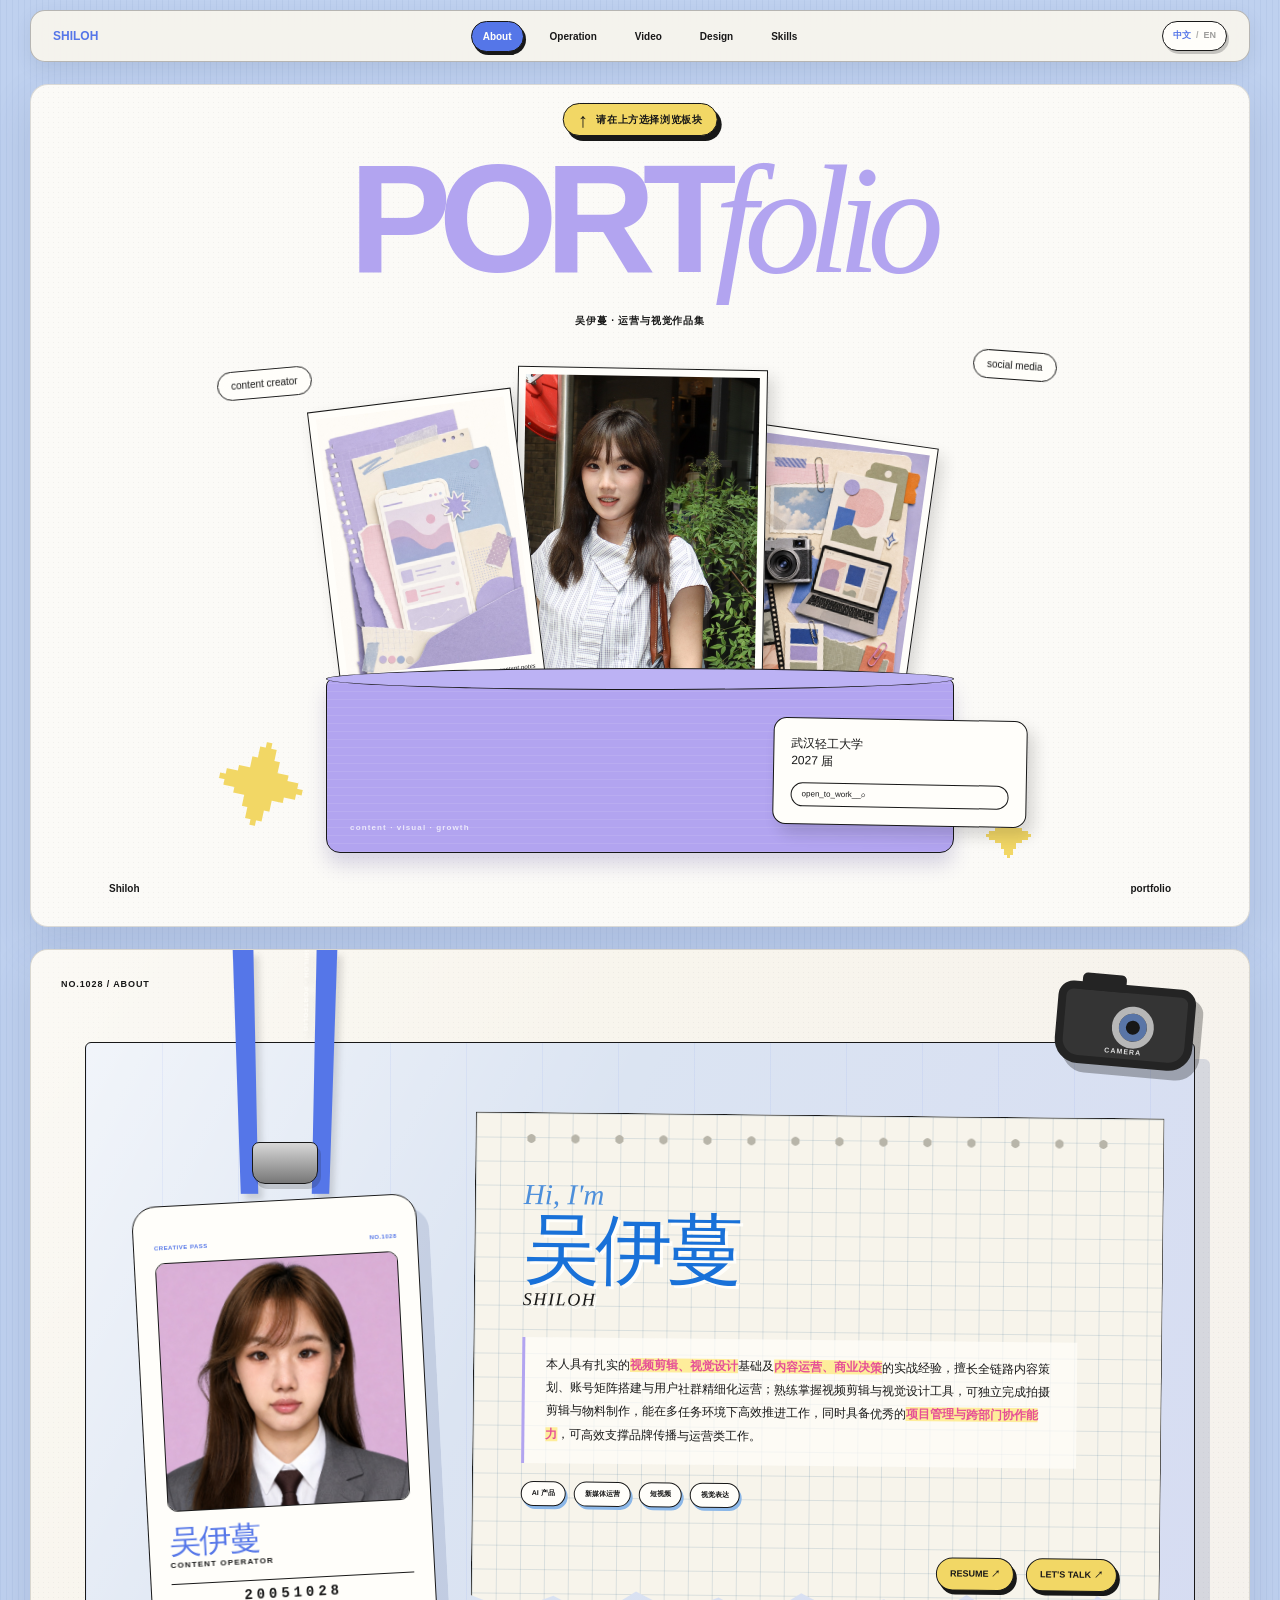
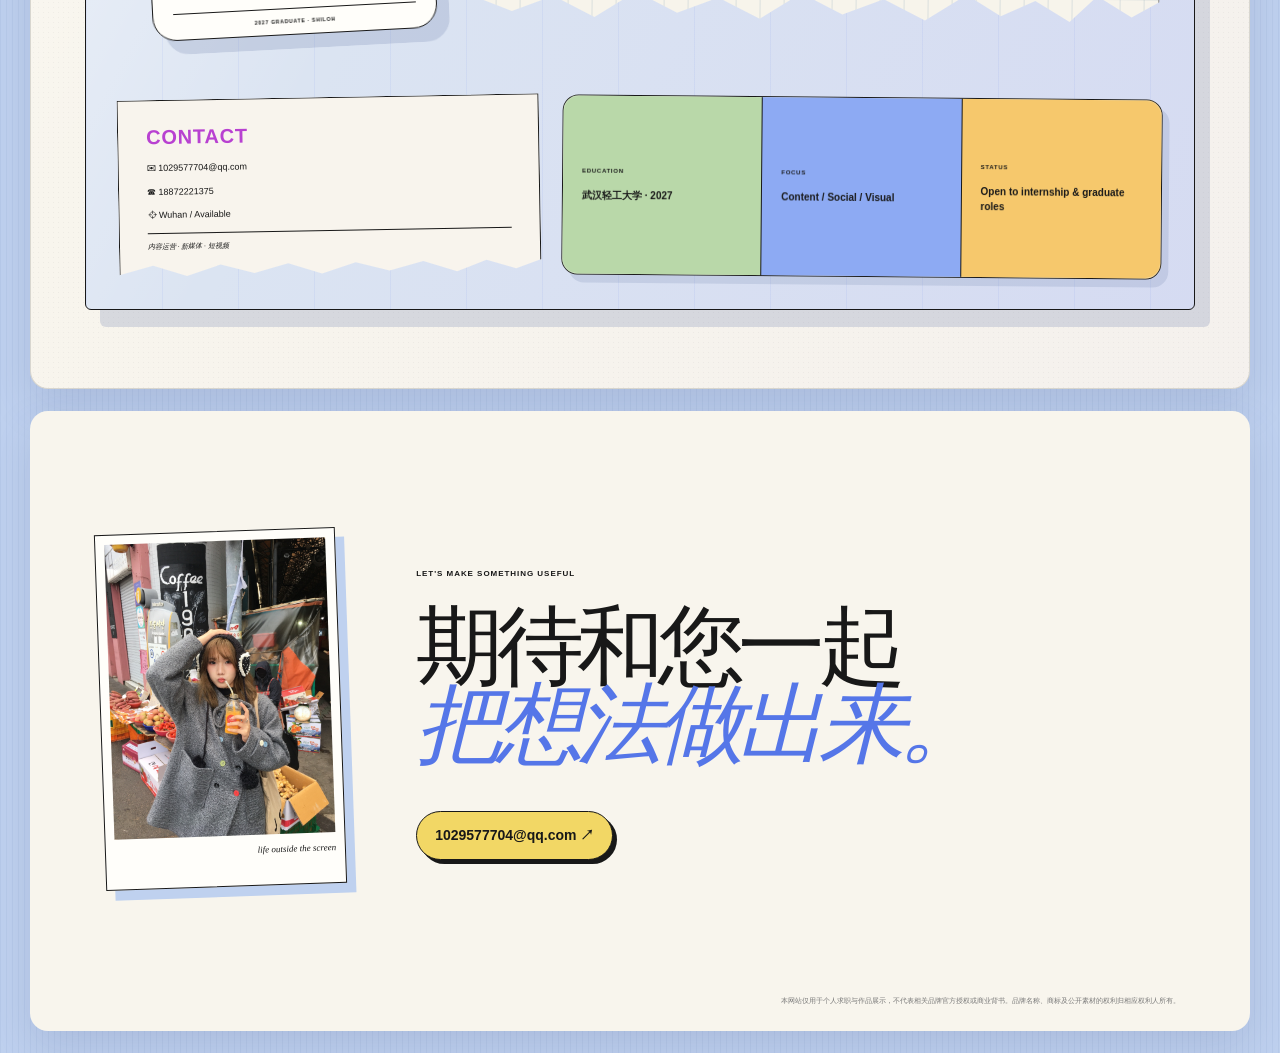
==== commit c817a97b: "Add private Cloudflare Web Analytics" ====
--- a/index.html
+++ b/index.html
@@ -1,4 +1,4 @@
-<!DOCTYPE html><html lang="zh-CN"><head><meta charSet="utf-8"/><meta name="viewport" content="width=device-width, initial-scale=1"/><link rel="preload" href="/images/life/hero.jpg" as="image" fetchPriority="high"/><link rel="preload" href="/images/cover/side-left.jpg" as="image"/><link rel="preload" href="/images/cover/side-right.jpg" as="image"/><link rel="stylesheet" href="/_next/static/chunks/0kpryn_9~hqj7.css" data-precedence="next"/><link rel="preload" as="script" fetchPriority="low" href="/_next/static/chunks/1565v~spl0x2t.js"/><script src="/_next/static/chunks/01i_en06-a_gb.js" async=""></script><script src="/_next/static/chunks/13je0jha5i6.b.js" async=""></script><script src="/_next/static/chunks/turbopack-12umnb._j-0oo.js" async=""></script><script src="/_next/static/chunks/0typu5mmra_zv.js" async=""></script><script src="/_next/static/chunks/0ypt0k4hhswti.js" async=""></script><title>吴伊蔓｜内容运营与视觉作品集</title><meta name="description" content="吴伊蔓的个人作品集，展示 AI 产品内容运营、短视频制作、视觉设计与用户增长项目。"/><meta property="og:title" content="吴伊蔓｜内容运营与视觉作品集"/><meta property="og:description" content="内容运营、短视频、AI 产品与视觉设计作品集。"/><meta property="og:url" content="https://shiloh-portfolio.511111man1028.workers.dev/"/><meta property="og:image" content="https://shiloh-portfolio.511111man1028.workers.dev/og.png"/><meta property="og:image:width" content="1200"/><meta property="og:image:height" content="630"/><meta property="og:type" content="website"/><meta name="twitter:card" content="summary_large_image"/><meta name="twitter:title" content="吴伊蔓｜内容运营与视觉作品集"/><meta name="twitter:description" content="内容运营、短视频、AI 产品与视觉设计作品集。"/><meta name="twitter:image" content="https://shiloh-portfolio.511111man1028.workers.dev/og.png"/><link rel="shortcut icon" href="/favicon.svg"/><link rel="icon" href="/favicon.svg"/><script src="/_next/static/chunks/03~yq9q893hmn.js" noModule=""></script></head><body><div hidden=""><!--$--><!--/$--></div><main id="top"><header class="topbar"><a class="top-name" href="#about">SHILOH</a><nav aria-label="主导航"><a href="#about">About</a><a href="#operation">Operation</a><a href="#video">Video</a><a href="#design">Design</a><a href="#skills">Skills</a></nav><div class="language-toggle"><button class="language-toggle-button" type="button" aria-label="切换为英文"><span data-language-label="zh">中文</span><i aria-hidden="true">/</i><span data-language-label="en">EN</span></button></div></header><section class="cover-board portfolio-panel" id="home" aria-labelledby="cover-title"><div class="cover-arrow" role="note" aria-label="请在上方导航选择浏览板块"><span aria-hidden="true">↑</span><b>请在上方选择浏览板块</b></div><div class="cover-title"><h1 id="cover-title" aria-label="PORTfolio"><strong><span>P</span><span>O</span><span>R</span><span>T</span></strong><em><span>f</span><span>o</span><span>l</span><span>i</span><span>o</span></em></h1><p>吴伊蔓 · 运营与视觉作品集</p></div><div class="cover-scene"><span class="pill pill-left">content creator</span><span class="pill pill-right">social media</span><div class="cover-images"><figure class="cover-photo cover-photo-left"><img src="/images/cover/side-left.jpg" alt="内容运营主题纸张拼贴" decoding="async"/><figcaption>content notes</figcaption></figure><figure class="cover-photo cover-photo-main"><img src="/images/life/hero.jpg" alt="吴伊蔓的生活照" decoding="async" fetchPriority="high"/><figcaption>Shiloh · 2026</figcaption></figure><figure class="cover-photo cover-photo-right"><img src="/images/cover/side-right.jpg" alt="相机与创作工作台拼贴" decoding="async"/><figcaption>creative desk</figcaption></figure></div><div class="cover-pocket"><span>content · visual · growth</span></div><div class="cover-search"><p>武汉轻工大学<br/>2027 届</p><span>open_to_work__⌕</span></div><span class="cover-star star-left">✦</span><span class="cover-star star-right">✦</span></div><div class="cover-footer"><span>Shiloh</span><span>portfolio</span></div></section><section class="paper-slide about-slide portfolio-panel" id="about"><div class="slide-index">NO.1028 / ABOUT</div><div class="about-fabric" aria-hidden="true"></div><span class="about-camera" aria-hidden="true">CAMERA</span><div class="about-desk"><div class="badge-stage" aria-label="吴伊蔓个人工牌"><span class="lanyard" aria-hidden="true"></span><span class="badge-clip" aria-hidden="true"></span><article class="employee-badge" role="button" tabindex="0" aria-pressed="false" aria-label="点击翻转个人工牌"><div class="badge-flip-inner"><div class="badge-face badge-front"><div class="badge-topline"><span>CREATIVE PASS</span><b>NO.1028</b></div><img src="/images/profile/id-photo-lavender.jpg" alt="吴伊蔓证件照" loading="lazy" decoding="async"/><h3>吴伊蔓</h3><p>CONTENT OPERATOR</p><div class="badge-code">20051028</div><small>2027 GRADUATE · SHILOH</small></div><div class="badge-face badge-back"><small>PROFILE / BACK</small><h3>ABOUT ME</h3><dl><div><dt>求职方向</dt><dd>内容运营 · 新媒体 · 视频</dd></div><div><dt>所在地</dt><dd>武汉 / 可到岗</dd></div><div><dt>毕业时间</dt><dd>2027</dd></div></dl><span>再次点击翻回正面 ↻</span></div></div></article></div><article class="about-grid-paper"><span class="paper-holes" aria-hidden="true"></span><p class="about-script">Hi, I&#x27;m</p><h2>吴伊蔓 <em>SHILOH</em></h2><p class="about-body">本人具有扎实的<strong>视频剪辑、视觉设计</strong>基础及<strong>内容运营、商业决策</strong>的实战经验，擅长全链路内容策划、账号矩阵搭建与用户社群精细化运营；熟练掌握视频剪辑与视觉设计工具，可独立完成拍摄剪辑与物料制作，能在多任务环境下高效推进工作，同时具备优秀的<strong>项目管理与跨部门协作能力</strong>，可高效支撑品牌传播与运营类工作。</p><div class="about-focus-tags"><span>AI 产品</span><span>新媒体运营</span><span>短视频</span><span>视觉表达</span></div><div class="about-links"><button class="resume-trigger" type="button">RESUME ↗</button><a href="mailto:1029577704@qq.com">LET&#x27;S TALK ↗</a></div></article><aside class="about-contact-note"><b>CONTACT</b><span>✉ 1029577704@qq.com</span><a href="tel:18872221375">☎ 18872221375</a><span>⌖ Wuhan / Available</span><small>内容运营 · 新媒体 · 短视频</small></aside><div class="about-profile-strip"><div><small>EDUCATION</small><b>武汉轻工大学 · 2027</b></div><div><small>FOCUS</small><b>Content / Social / Visual</b></div><div><small>STATUS</small><b>Open to internship &amp; graduate roles</b></div></div></div></section><section class="operation-section portfolio-panel" id="operation"><div class="chapter-heading"><span>02 / OPERATION</span><h2>Selected work <em>&amp; experience</em></h2><p>从产品理解到内容落地，我负责选题、制作、发布与复盘，也持续积累社媒增长和用户沟通经验。</p></div><div class="project-tabs" aria-label="项目索引"><a class="project-tab tab-blue" href="#case-01"><div class="project-tab-top"><small>01</small><img src="/images/logos/fish.jpg" alt="Fish Audio logo" loading="lazy" decoding="async"/></div><h3>Fish Audio</h3><p>AI 语音平台</p><span class="project-tab-result">10W+ 单条播放</span></a><a class="project-tab tab-pink" href="#case-02"><div class="project-tab-top"><small>02</small><img src="/images/logos/thankyou.png" alt="ThankYouAI logo" loading="lazy" decoding="async"/></div><h3>ThankYouAI</h3><p>AI 聚合生成平台</p><span class="project-tab-result">爆款内容 · 多平台供给</span></a><a class="project-tab tab-orange" href="#case-03"><div class="project-tab-top"><small>03</small><img src="/images/logos/keruyun.jpg" alt="客如云 logo" loading="lazy" decoding="async"/></div><h3>客如云</h3><p>本地生活与品牌短视频</p><span class="project-tab-result">多条内容播放破万</span></a><a class="project-tab tab-green" href="#case-04"><div class="project-tab-top"><small>04</small><span class="solid-purple-logo" role="img" aria-label="某AI产品 logo"></span></div><h3>某AI产品</h3><p>AI 产品内容运营</p><span class="project-tab-result">50+ 物料 · 1000+ 社群</span></a></div><div class="case-list"><article class="case-board case-blue" id="case-01"><header class="case-header"><span>01</span><span>2024.07 — 2025.07</span></header><div class="case-copy"><img class="case-logo" src="/images/logos/fish.jpg" alt="Fish Audio logo" loading="lazy" decoding="async"/><small>AI 语音平台</small><h3>Fish Audio</h3><p>围绕 AI 语音产品进行内容策划、视频剪辑与账号矩阵搭建，把技术能力转化为更容易理解和传播的内容。</p><dl><div><dt>MY ROLE</dt><dd>内容策划 / 视频剪辑 / 账号冷启动 / 品牌视觉</dd></div><div><dt>RESULT</dt><dd>Bilibili 单条播放 10W+、互动 1000+，获得海外垂类 KOL 自发传播。</dd></div></dl></div><div class="case-collage"><figure class="case-gallery-item case-gallery-item-1"><img src="/images/operation/fish/01-performance.jpg" alt="Fish Audio 作品展示 1" loading="lazy"/><figcaption>0<!-- -->1<!-- --> / <!-- -->Fish Audio</figcaption></figure><figure class="case-gallery-item case-gallery-item-2"><img src="/images/operation/fish/02-brand-poster.jpg" alt="Fish Audio 作品展示 2" loading="lazy"/><figcaption>0<!-- -->2<!-- --> / <!-- -->Fish Audio</figcaption></figure><figure class="case-gallery-item case-gallery-item-3"><img src="/images/operation/fish/03-growth-poster.jpg" alt="Fish Audio 作品展示 3" loading="lazy"/><figcaption>0<!-- -->3<!-- --> / <!-- -->Fish Audio</figcaption></figure></div></article><article class="case-board case-pink" id="case-02"><header class="case-header"><span>02</span><span>2026 — 至今</span></header><div class="case-copy"><img class="case-logo" src="/images/logos/thankyou.png" alt="ThankYouAI logo" loading="lazy" decoding="async"/><small>AI 聚合生成平台</small><h3>ThankYouAI</h3><p>负责官方抖音内容、官网工作流、SEO 文章与视觉封面，将复杂 AI 功能转译为可理解、可使用的内容。</p><dl><div><dt>MY ROLE</dt><dd>官号运营 / 视频制作 / AI 工作流 / SEO / 创作者拓展</dd></div><div><dt>RESULT</dt><dd>官方社媒产出过爆款内容，并通过工作流模板、SEO 文章与视觉素材持续完善平台内容供给。</dd></div></dl></div><div class="case-collage"><figure class="case-gallery-item case-gallery-item-1"><img src="/images/operation/thankyou/01-cover.jpg" alt="ThankYouAI 作品展示 1" loading="lazy"/><figcaption>0<!-- -->1<!-- --> / <!-- -->ThankYouAI</figcaption></figure><figure class="case-gallery-item case-gallery-item-2"><img src="/images/operation/thankyou/02-social.jpg" alt="ThankYouAI 作品展示 2" loading="lazy"/><figcaption>0<!-- -->2<!-- --> / <!-- -->ThankYouAI</figcaption></figure><figure class="case-gallery-item case-gallery-item-3"><img src="/images/operation/thankyou/03-cover.jpeg" alt="ThankYouAI 作品展示 3" loading="lazy"/><figcaption>0<!-- -->3<!-- --> / <!-- -->ThankYouAI</figcaption></figure></div></article><article class="case-board case-orange" id="case-03"><header class="case-header"><span>03</span><span>2026.03 — 2026.06</span></header><div class="case-copy"><img class="case-logo" src="/images/logos/keruyun.jpg" alt="客如云 logo" loading="lazy" decoding="async"/><small>本地生活与品牌短视频</small><h3>客如云</h3><p>围绕商家经营场景策划并制作短视频，覆盖选题、发布、数据复盘、商业信息流和线下门店实拍。</p><dl><div><dt>MY ROLE</dt><dd>抖音运营 / 外景拍摄 / 商业剪辑 / 数据复盘</dd></div><div><dt>RESULT</dt><dd>产出多条播放量破万内容，持续承接潜在商家咨询与品牌传播需求。</dd></div></dl></div><div class="case-collage"><figure class="case-gallery-item case-gallery-item-1"><img src="/images/operation/keruyun/01-account.jpg" alt="客如云 作品展示 1" loading="lazy"/><figcaption>0<!-- -->1<!-- --> / <!-- -->客如云</figcaption></figure></div></article><article class="case-board case-green" id="case-04"><header class="case-header"><span>04</span><span>2025.09 — 2026.03</span></header><div class="case-copy"><span class="case-logo solid-purple-logo" role="img" aria-label="某AI产品 logo"></span><small>AI 产品内容运营</small><h3>某AI产品</h3><p>参与早期内容与用户体系搭建，负责合规官号内容、教程物料、多平台矩阵、KOC 合作与核心用户社群。</p><dl><div><dt>MY ROLE</dt><dd>官号内容 / 教程视频 / KOC 合作 / 社群运营</dd></div><div><dt>RESULT</dt><dd>产出 50+ 内容物料，对接 20+ 垂类 KOC，参与搭建 1000+ 用户社群。</dd></div></dl></div><div class="case-collage"><figure class="case-gallery-item case-gallery-item-1"><img src="/images/operation/feelin/01-recruitment.jpg" alt="某AI产品 作品展示 1" loading="lazy"/><figcaption>0<!-- -->1<!-- --> / <!-- -->某AI产品</figcaption></figure><figure class="case-gallery-item case-gallery-item-2"><img src="/images/operation/feelin/02-campaign-redacted.jpg" alt="某AI产品 作品展示 2" loading="lazy"/><figcaption>0<!-- -->2<!-- --> / <!-- -->某AI产品</figcaption></figure><figure class="case-gallery-item case-gallery-item-3"><img src="/images/operation/feelin/03-social-redacted.jpg" alt="某AI产品 作品展示 3" loading="lazy"/><figcaption>0<!-- -->3<!-- --> / <!-- -->某AI产品</figcaption></figure></div></article></div></section><section class="video-section portfolio-panel" id="video"><div class="chapter-heading video-title"><span>03 / VIDEO</span><h2>Press play, <em>see the work.</em></h2><p>从混剪开始，依次呈现教程、信息流与产品内容。</p></div><div class="video-wall"><div class="video-divider"><span>EDITING SHOWREEL</span><small>19 / selected works</small></div><figure class="video-work video-orange video-format-landscape video-order-1 video-featured"><video src="/videos/edit-montage.m4v" controls="" preload="none" playsInline="" aria-label="混剪视频作品"></video><figcaption><span>01</span><div><b>混剪</b><small>节奏与镜头组合</small></div></figcaption></figure><figure class="video-work video-lilac video-format-landscape video-order-2"><video src="/videos/edit-feature-intro.m4v" controls="" preload="none" playsInline="" aria-label="功能介绍视频作品"></video><figcaption><span>02</span><div><b>功能介绍</b><small>产品卖点可视化</small></div></figcaption></figure><figure class="video-work video-green video-format-landscape video-order-3"><video src="/videos/edit-web-promo-1.m4v" controls="" preload="none" playsInline="" aria-label="网页推广 01视频作品"></video><figcaption><span>03</span><div><b>网页推广 01</b><small>网页产品推广</small></div></figcaption></figure><figure class="video-work video-rose video-format-portrait video-order-4"><video src="/videos/edit-ad-feed.m4v" controls="" preload="none" playsInline="" aria-label="信息流视频作品"></video><figcaption><span>04</span><div><b>信息流</b><small>商业信息流剪辑</small></div></figcaption></figure><figure class="video-work video-blue video-format-portrait video-order-5"><video src="/videos/edit-comic-drama.m4v" controls="" preload="none" playsInline="" aria-label="漫剧视频作品"></video><figcaption><span>05</span><div><b>漫剧</b><small>剧情节奏与氛围包装</small></div></figcaption></figure><figure class="video-work video-yellow video-format-portrait video-order-6"><video src="/videos/edit-platform-growth.m4v" controls="" preload="none" playsInline="" aria-label="平台引流视频作品"></video><figcaption><span>06</span><div><b>平台引流</b><small>转化导向内容</small></div></figcaption></figure><figure class="video-work video-coral video-format-landscape video-order-7"><video src="/videos/edit-tutorial.m4v" controls="" preload="none" playsInline="" aria-label="教程视频作品"></video><figcaption><span>07</span><div><b>教程</b><small>步骤拆解与画面引导</small></div></figcaption></figure><figure class="video-work video-sky video-format-landscape video-order-8"><video src="/videos/edit-web-promo-2.m4v" controls="" preload="none" playsInline="" aria-label="网页推广 02视频作品"></video><figcaption><span>08</span><div><b>网页推广 02</b><small>网页产品推广</small></div></figcaption></figure><figure class="video-work video-mint video-format-landscape video-order-9"><video src="/videos/edit-digital-human.m4v" controls="" preload="none" playsInline="" aria-label="数字人起号视频作品"></video><figcaption><span>09</span><div><b>数字人起号</b><small>账号冷启动内容</small></div></figcaption></figure><figure class="video-work video-wine video-format-landscape video-order-10"><video src="/videos/edit-game-ui.m4v" controls="" preload="none" playsInline="" aria-label="游戏 UI 设计视频作品"></video><figcaption><span>10</span><div><b>游戏 UI 设计</b><small>界面与交互展示</small></div></figcaption></figure><figure class="video-work video-sky video-format-portrait video-order-11"><video src="/videos/ai-showcase/emotion-delete.mp4" controls="" preload="none" playsInline="" aria-label="情绪删除短片视频作品"></video><figcaption><span>11</span><div><b>情绪删除短片</b><small>暗黑科技概念影像</small></div></figcaption></figure><figure class="video-work video-orange video-format-landscape video-order-12"><video src="/videos/ai-showcase/viking-voyage.mp4" controls="" preload="none" playsInline="" aria-label="航海史诗短片视频作品"></video><figcaption><span>12</span><div><b>航海史诗短片</b><small>电影感叙事练习</small></div></figcaption></figure><figure class="video-work video-lilac video-format-landscape video-order-13"><video src="/videos/ai-showcase/stage-elephant.mp4" controls="" preload="none" playsInline="" aria-label="舞台奇想短片视频作品"></video><figcaption><span>13</span><div><b>舞台奇想短片</b><small>超现实舞台影像</small></div></figcaption></figure><figure class="video-work video-coral video-format-landscape video-order-14"><video src="/videos/ai-showcase/sunglasses-promo.mp4" controls="" preload="none" playsInline="" aria-label="墨镜宣传片视频作品"></video><figcaption><span>14</span><div><b>墨镜宣传片</b><small>夏日公路广告影像</small></div></figcaption></figure><figure class="video-work video-yellow video-format-landscape video-order-15"><video src="/videos/ai-showcase/beach-hat-promo.mp4" controls="" preload="none" playsInline="" aria-label="遮阳帽宣传片视频作品"></video><figcaption><span>15</span><div><b>遮阳帽宣传片</b><small>海滩产品创意影像</small></div></figcaption></figure><figure class="video-work video-green video-format-landscape video-order-16"><video src="/videos/ai-showcase/mango-promo.mp4" controls="" preload="none" playsInline="" aria-label="芒果宣传片视频作品"></video><figcaption><span>16</span><div><b>芒果宣传片</b><small>水果产品质感广告</small></div></figcaption></figure><figure class="video-work video-blue video-format-landscape video-order-17"><video src="/videos/ai-showcase/pepsi-promo.mp4" controls="" preload="none" playsInline="" aria-label="百事创意广告视频作品"></video><figcaption><span>17</span><div><b>百事创意广告</b><small>品牌视觉概念短片</small></div></figcaption></figure><figure class="video-work video-rose video-format-landscape video-order-18"><video src="/videos/ai-showcase/light-concept.mp4" controls="" preload="none" playsInline="" aria-label="光影概念短片视频作品"></video><figcaption><span>18</span><div><b>光影概念短片</b><small>黑白氛围视觉实验</small></div></figcaption></figure><figure class="video-work video-wine video-format-landscape video-order-19"><video src="/videos/ai-showcase/luxury-concept.mp4" controls="" preload="none" playsInline="" aria-label="奢侈品概念短片视频作品"></video><figcaption><span>19</span><div><b>奢侈品概念短片</b><small>高级质感视觉叙事</small></div></figcaption></figure></div></section><section class="paper-slide design-slide portfolio-panel" id="design"><div class="slide-index">04 / DESIGN BOARD</div><div class="design-heading"><h2>Visual<br/><em>archive</em></h2><p>展现不同风格的视觉作品集。</p></div><section class="poster-orbit-stage" aria-label="互动 3D 海报环廊"><div class="poster-orbit-viewport" role="group" tabindex="0" aria-label="左右拖动旋转海报"><div class="poster-orbit-ring" style="--orbit-rotation:0deg"><figure class="poster-orbit-card" style="--poster-angle:0deg;width:270px;height:179.296875px;margin-left:-135px;margin-top:-89.6484375px" data-orbit-index="0" role="link" tabindex="0" aria-label="查看下方的新中式海报"><img class="poster-orbit-depth" style="--poster-depth:-6px" src="/images/design/new-chinese.jpg" alt="" draggable="false" loading="lazy" decoding="async" aria-hidden="true"/><img class="poster-orbit-depth" style="--poster-depth:-5px" src="/images/design/new-chinese.jpg" alt="" draggable="false" loading="lazy" decoding="async" aria-hidden="true"/><img class="poster-orbit-depth" style="--poster-depth:-4px" src="/images/design/new-chinese.jpg" alt="" draggable="false" loading="lazy" decoding="async" aria-hidden="true"/><img class="poster-orbit-depth" style="--poster-depth:-3px" src="/images/design/new-chinese.jpg" alt="" draggable="false" loading="lazy" decoding="async" aria-hidden="true"/><img class="poster-orbit-depth" style="--poster-depth:-2px" src="/images/design/new-chinese.jpg" alt="" draggable="false" loading="lazy" decoding="async" aria-hidden="true"/><img class="poster-orbit-depth" style="--poster-depth:-1px" src="/images/design/new-chinese.jpg" alt="" draggable="false" loading="lazy" decoding="async" aria-hidden="true"/><div class="poster-orbit-face poster-orbit-front"><img src="/images/design/new-chinese.jpg" alt="新中式海报" draggable="false" loading="lazy" decoding="async"/></div><div class="poster-orbit-face poster-orbit-back" aria-hidden="true"><img src="/images/design/new-chinese.jpg" alt="" draggable="false" loading="lazy" decoding="async"/></div></figure><figure class="poster-orbit-card" style="--poster-angle:36deg;width:133.875px;height:238px;margin-left:-66.9375px;margin-top:-119px" data-orbit-index="1" role="link" tabindex="0" aria-label="查看下方的美学主义"><img class="poster-orbit-depth" style="--poster-depth:-6px" src="/images/design/aestheticism.jpg" alt="" draggable="false" loading="lazy" decoding="async" aria-hidden="true"/><img class="poster-orbit-depth" style="--poster-depth:-5px" src="/images/design/aestheticism.jpg" alt="" draggable="false" loading="lazy" decoding="async" aria-hidden="true"/><img class="poster-orbit-depth" style="--poster-depth:-4px" src="/images/design/aestheticism.jpg" alt="" draggable="false" loading="lazy" decoding="async" aria-hidden="true"/><img class="poster-orbit-depth" style="--poster-depth:-3px" src="/images/design/aestheticism.jpg" alt="" draggable="false" loading="lazy" decoding="async" aria-hidden="true"/><img class="poster-orbit-depth" style="--poster-depth:-2px" src="/images/design/aestheticism.jpg" alt="" draggable="false" loading="lazy" decoding="async" aria-hidden="true"/><img class="poster-orbit-depth" style="--poster-depth:-1px" src="/images/design/aestheticism.jpg" alt="" draggable="false" loading="lazy" decoding="async" aria-hidden="true"/><div class="poster-orbit-face poster-orbit-front"><img src="/images/design/aestheticism.jpg" alt="美学主义" draggable="false" loading="lazy" decoding="async"/></div><div class="poster-orbit-face poster-orbit-back" aria-hidden="true"><img src="/images/design/aestheticism.jpg" alt="" draggable="false" loading="lazy" decoding="async"/></div></figure><figure class="poster-orbit-card" style="--poster-angle:72deg;width:178.5px;height:238px;margin-left:-89.25px;margin-top:-119px" data-orbit-index="2" role="link" tabindex="0" aria-label="查看下方的扁平矢量插图 · 3:4"><img class="poster-orbit-depth" style="--poster-depth:-6px" src="/images/design/flat-vector-portrait.jpg" alt="" draggable="false" loading="lazy" decoding="async" aria-hidden="true"/><img class="poster-orbit-depth" style="--poster-depth:-5px" src="/images/design/flat-vector-portrait.jpg" alt="" draggable="false" loading="lazy" decoding="async" aria-hidden="true"/><img class="poster-orbit-depth" style="--poster-depth:-4px" src="/images/design/flat-vector-portrait.jpg" alt="" draggable="false" loading="lazy" decoding="async" aria-hidden="true"/><img class="poster-orbit-depth" style="--poster-depth:-3px" src="/images/design/flat-vector-portrait.jpg" alt="" draggable="false" loading="lazy" decoding="async" aria-hidden="true"/><img class="poster-orbit-depth" style="--poster-depth:-2px" src="/images/design/flat-vector-portrait.jpg" alt="" draggable="false" loading="lazy" decoding="async" aria-hidden="true"/><img class="poster-orbit-depth" style="--poster-depth:-1px" src="/images/design/flat-vector-portrait.jpg" alt="" draggable="false" loading="lazy" decoding="async" aria-hidden="true"/><div class="poster-orbit-face poster-orbit-front"><img src="/images/design/flat-vector-portrait.jpg" alt="扁平矢量插图 · 3:4" draggable="false" loading="lazy" decoding="async"/></div><div class="poster-orbit-face poster-orbit-back" aria-hidden="true"><img src="/images/design/flat-vector-portrait.jpg" alt="" draggable="false" loading="lazy" decoding="async"/></div></figure><figure class="poster-orbit-card" style="--poster-angle:108deg;width:270px;height:151.875px;margin-left:-135px;margin-top:-75.9375px" data-orbit-index="3" role="link" tabindex="0" aria-label="查看下方的扁平矢量插图 · 16:9"><img class="poster-orbit-depth" style="--poster-depth:-6px" src="/images/design/flat-vector-wide.jpg" alt="" draggable="false" loading="lazy" decoding="async" aria-hidden="true"/><img class="poster-orbit-depth" style="--poster-depth:-5px" src="/images/design/flat-vector-wide.jpg" alt="" draggable="false" loading="lazy" decoding="async" aria-hidden="true"/><img class="poster-orbit-depth" style="--poster-depth:-4px" src="/images/design/flat-vector-wide.jpg" alt="" draggable="false" loading="lazy" decoding="async" aria-hidden="true"/><img class="poster-orbit-depth" style="--poster-depth:-3px" src="/images/design/flat-vector-wide.jpg" alt="" draggable="false" loading="lazy" decoding="async" aria-hidden="true"/><img class="poster-orbit-depth" style="--poster-depth:-2px" src="/images/design/flat-vector-wide.jpg" alt="" draggable="false" loading="lazy" decoding="async" aria-hidden="true"/><img class="poster-orbit-depth" style="--poster-depth:-1px" src="/images/design/flat-vector-wide.jpg" alt="" draggable="false" loading="lazy" decoding="async" aria-hidden="true"/><div class="poster-orbit-face poster-orbit-front"><img src="/images/design/flat-vector-wide.jpg" alt="扁平矢量插图 · 16:9" draggable="false" loading="lazy" decoding="async"/></div><div class="poster-orbit-face poster-orbit-back" aria-hidden="true"><img src="/images/design/flat-vector-wide.jpg" alt="" draggable="false" loading="lazy" decoding="async"/></div></figure><figure class="poster-orbit-card" style="--poster-angle:144deg;width:178.5px;height:238px;margin-left:-89.25px;margin-top:-119px" data-orbit-index="4" role="link" tabindex="0" aria-label="查看下方的520 涂鸦花束海报"><img class="poster-orbit-depth" style="--poster-depth:-6px" src="/images/design/flower-bouquet.jpg" alt="" draggable="false" loading="lazy" decoding="async" aria-hidden="true"/><img class="poster-orbit-depth" style="--poster-depth:-5px" src="/images/design/flower-bouquet.jpg" alt="" draggable="false" loading="lazy" decoding="async" aria-hidden="true"/><img class="poster-orbit-depth" style="--poster-depth:-4px" src="/images/design/flower-bouquet.jpg" alt="" draggable="false" loading="lazy" decoding="async" aria-hidden="true"/><img class="poster-orbit-depth" style="--poster-depth:-3px" src="/images/design/flower-bouquet.jpg" alt="" draggable="false" loading="lazy" decoding="async" aria-hidden="true"/><img class="poster-orbit-depth" style="--poster-depth:-2px" src="/images/design/flower-bouquet.jpg" alt="" draggable="false" loading="lazy" decoding="async" aria-hidden="true"/><img class="poster-orbit-depth" style="--poster-depth:-1px" src="/images/design/flower-bouquet.jpg" alt="" draggable="false" loading="lazy" decoding="async" aria-hidden="true"/><div class="poster-orbit-face poster-orbit-front"><img src="/images/design/flower-bouquet.jpg" alt="520 涂鸦花束海报" draggable="false" loading="lazy" decoding="async"/></div><div class="poster-orbit-face poster-orbit-back" aria-hidden="true"><img src="/images/design/flower-bouquet.jpg" alt="" draggable="false" loading="lazy" decoding="async"/></div></figure><figure class="poster-orbit-card" style="--poster-angle:180deg;width:270px;height:151.875px;margin-left:-135px;margin-top:-75.9375px" data-orbit-index="5" role="link" tabindex="0" aria-label="查看下方的写意水彩风格"><img class="poster-orbit-depth" style="--poster-depth:-6px" src="/images/design/watercolor.jpg" alt="" draggable="false" loading="lazy" decoding="async" aria-hidden="true"/><img class="poster-orbit-depth" style="--poster-depth:-5px" src="/images/design/watercolor.jpg" alt="" draggable="false" loading="lazy" decoding="async" aria-hidden="true"/><img class="poster-orbit-depth" style="--poster-depth:-4px" src="/images/design/watercolor.jpg" alt="" draggable="false" loading="lazy" decoding="async" aria-hidden="true"/><img class="poster-orbit-depth" style="--poster-depth:-3px" src="/images/design/watercolor.jpg" alt="" draggable="false" loading="lazy" decoding="async" aria-hidden="true"/><img class="poster-orbit-depth" style="--poster-depth:-2px" src="/images/design/watercolor.jpg" alt="" draggable="false" loading="lazy" decoding="async" aria-hidden="true"/><img class="poster-orbit-depth" style="--poster-depth:-1px" src="/images/design/watercolor.jpg" alt="" draggable="false" loading="lazy" decoding="async" aria-hidden="true"/><div class="poster-orbit-face poster-orbit-front"><img src="/images/design/watercolor.jpg" alt="写意水彩风格" draggable="false" loading="lazy" decoding="async"/></div><div class="poster-orbit-face poster-orbit-back" aria-hidden="true"><img src="/images/design/watercolor.jpg" alt="" draggable="false" loading="lazy" decoding="async"/></div></figure><figure class="poster-orbit-card" style="--poster-angle:216deg;width:133.875px;height:238px;margin-left:-66.9375px;margin-top:-119px" data-orbit-index="6" role="link" tabindex="0" aria-label="查看下方的CityPOP 复古风格"><img class="poster-orbit-depth" style="--poster-depth:-6px" src="/images/design/city-pop-new.jpg" alt="" draggable="false" loading="lazy" decoding="async" aria-hidden="true"/><img class="poster-orbit-depth" style="--poster-depth:-5px" src="/images/design/city-pop-new.jpg" alt="" draggable="false" loading="lazy" decoding="async" aria-hidden="true"/><img class="poster-orbit-depth" style="--poster-depth:-4px" src="/images/design/city-pop-new.jpg" alt="" draggable="false" loading="lazy" decoding="async" aria-hidden="true"/><img class="poster-orbit-depth" style="--poster-depth:-3px" src="/images/design/city-pop-new.jpg" alt="" draggable="false" loading="lazy" decoding="async" aria-hidden="true"/><img class="poster-orbit-depth" style="--poster-depth:-2px" src="/images/design/city-pop-new.jpg" alt="" draggable="false" loading="lazy" decoding="async" aria-hidden="true"/><img class="poster-orbit-depth" style="--poster-depth:-1px" src="/images/design/city-pop-new.jpg" alt="" draggable="false" loading="lazy" decoding="async" aria-hidden="true"/><div class="poster-orbit-face poster-orbit-front"><img src="/images/design/city-pop-new.jpg" alt="CityPOP 复古风格" draggable="false" loading="lazy" decoding="async"/></div><div class="poster-orbit-face poster-orbit-back" aria-hidden="true"><img src="/images/design/city-pop-new.jpg" alt="" draggable="false" loading="lazy" decoding="async"/></div></figure><figure class="poster-orbit-card" style="--poster-angle:252deg;width:238px;height:238px;margin-left:-119px;margin-top:-119px" data-orbit-index="7" role="link" tabindex="0" aria-label="查看下方的做旧印刷"><img class="poster-orbit-depth" style="--poster-depth:-6px" src="/images/design/distressed-print.jpg" alt="" draggable="false" loading="lazy" decoding="async" aria-hidden="true"/><img class="poster-orbit-depth" style="--poster-depth:-5px" src="/images/design/distressed-print.jpg" alt="" draggable="false" loading="lazy" decoding="async" aria-hidden="true"/><img class="poster-orbit-depth" style="--poster-depth:-4px" src="/images/design/distressed-print.jpg" alt="" draggable="false" loading="lazy" decoding="async" aria-hidden="true"/><img class="poster-orbit-depth" style="--poster-depth:-3px" src="/images/design/distressed-print.jpg" alt="" draggable="false" loading="lazy" decoding="async" aria-hidden="true"/><img class="poster-orbit-depth" style="--poster-depth:-2px" src="/images/design/distressed-print.jpg" alt="" draggable="false" loading="lazy" decoding="async" aria-hidden="true"/><img class="poster-orbit-depth" style="--poster-depth:-1px" src="/images/design/distressed-print.jpg" alt="" draggable="false" loading="lazy" decoding="async" aria-hidden="true"/><div class="poster-orbit-face poster-orbit-front"><img src="/images/design/distressed-print.jpg" alt="做旧印刷" draggable="false" loading="lazy" decoding="async"/></div><div class="poster-orbit-face poster-orbit-back" aria-hidden="true"><img src="/images/design/distressed-print.jpg" alt="" draggable="false" loading="lazy" decoding="async"/></div></figure><figure class="poster-orbit-card" style="--poster-angle:288deg;width:178.5px;height:238px;margin-left:-89.25px;margin-top:-119px" data-orbit-index="8" role="link" tabindex="0" aria-label="查看下方的RISO 版画桃子海报"><img class="poster-orbit-depth" style="--poster-depth:-6px" src="/images/design/riso-peach.jpg" alt="" draggable="false" loading="lazy" decoding="async" aria-hidden="true"/><img class="poster-orbit-depth" style="--poster-depth:-5px" src="/images/design/riso-peach.jpg" alt="" draggable="false" loading="lazy" decoding="async" aria-hidden="true"/><img class="poster-orbit-depth" style="--poster-depth:-4px" src="/images/design/riso-peach.jpg" alt="" draggable="false" loading="lazy" decoding="async" aria-hidden="true"/><img class="poster-orbit-depth" style="--poster-depth:-3px" src="/images/design/riso-peach.jpg" alt="" draggable="false" loading="lazy" decoding="async" aria-hidden="true"/><img class="poster-orbit-depth" style="--poster-depth:-2px" src="/images/design/riso-peach.jpg" alt="" draggable="false" loading="lazy" decoding="async" aria-hidden="true"/><img class="poster-orbit-depth" style="--poster-depth:-1px" src="/images/design/riso-peach.jpg" alt="" draggable="false" loading="lazy" decoding="async" aria-hidden="true"/><div class="poster-orbit-face poster-orbit-front"><img src="/images/design/riso-peach.jpg" alt="RISO 版画桃子海报" draggable="false" loading="lazy" decoding="async"/></div><div class="poster-orbit-face poster-orbit-back" aria-hidden="true"><img src="/images/design/riso-peach.jpg" alt="" draggable="false" loading="lazy" decoding="async"/></div></figure><figure class="poster-orbit-card" style="--poster-angle:324deg;width:178.5px;height:238px;margin-left:-89.25px;margin-top:-119px" data-orbit-index="9" role="link" tabindex="0" aria-label="查看下方的飘渺幻境海报"><img class="poster-orbit-depth" style="--poster-depth:-6px" src="/images/design/ethereal-new.jpg" alt="" draggable="false" loading="lazy" decoding="async" aria-hidden="true"/><img class="poster-orbit-depth" style="--poster-depth:-5px" src="/images/design/ethereal-new.jpg" alt="" draggable="false" loading="lazy" decoding="async" aria-hidden="true"/><img class="poster-orbit-depth" style="--poster-depth:-4px" src="/images/design/ethereal-new.jpg" alt="" draggable="false" loading="lazy" decoding="async" aria-hidden="true"/><img class="poster-orbit-depth" style="--poster-depth:-3px" src="/images/design/ethereal-new.jpg" alt="" draggable="false" loading="lazy" decoding="async" aria-hidden="true"/><img class="poster-orbit-depth" style="--poster-depth:-2px" src="/images/design/ethereal-new.jpg" alt="" draggable="false" loading="lazy" decoding="async" aria-hidden="true"/><img class="poster-orbit-depth" style="--poster-depth:-1px" src="/images/design/ethereal-new.jpg" alt="" draggable="false" loading="lazy" decoding="async" aria-hidden="true"/><div class="poster-orbit-face poster-orbit-front"><img src="/images/design/ethereal-new.jpg" alt="飘渺幻境海报" draggable="false" loading="lazy" decoding="async"/></div><div class="poster-orbit-face poster-orbit-back" aria-hidden="true"><img src="/images/design/ethereal-new.jpg" alt="" draggable="false" loading="lazy" decoding="async"/></div></figure></div></div></section><div class="design-board"><span class="design-sticker design-sticker-one" aria-hidden="true">visual notes ↗</span><span class="design-sticker design-sticker-two" aria-hidden="true">10 / selected</span><div class="design-column design-column-1"><figure class="design-work design-work-9"><img src="/images/design/riso-peach.jpg" alt="RISO 版画桃子海报" loading="lazy"/><figcaption><b>RISO 版画桃子海报</b><span>RISO 版画练习</span></figcaption></figure><figure class="design-work design-work-2"><img src="/images/design/aestheticism.jpg" alt="美学主义" loading="lazy"/><figcaption><b>美学主义</b><span>审美主题海报</span></figcaption></figure><figure class="design-work design-work-4"><img src="/images/design/flat-vector-wide.jpg" alt="扁平矢量插图 · 16:9" loading="lazy"/><figcaption><b>扁平矢量插图 · 16:9</b><span>横版视觉延展</span></figcaption></figure></div><div class="design-column design-column-2"><figure class="design-work design-work-1"><img src="/images/design/new-chinese.jpg" alt="新中式海报" loading="lazy"/><figcaption><b>新中式海报</b><span>东方花卉视觉</span></figcaption></figure><figure class="design-work design-work-3"><img src="/images/design/flat-vector-portrait.jpg" alt="扁平矢量插图 · 3:4" loading="lazy"/><figcaption><b>扁平矢量插图 · 3:4</b><span>竖版插图海报</span></figcaption></figure><figure class="design-work design-work-10"><img src="/images/design/ethereal-new.jpg" alt="飘渺幻境海报" loading="lazy"/><figcaption><b>飘渺幻境海报</b><span>AI 视觉海报</span></figcaption></figure><figure class="design-work design-work-6"><img src="/images/design/watercolor.jpg" alt="写意水彩风格" loading="lazy"/><figcaption><b>写意水彩风格</b><span>水彩视觉练习</span></figcaption></figure></div><div class="design-column design-column-3"><figure class="design-work design-work-5"><img src="/images/design/flower-bouquet.jpg" alt="520 涂鸦花束海报" loading="lazy"/><figcaption><b>520 涂鸦花束海报</b><span>涂鸦风格视觉</span></figcaption></figure><figure class="design-work design-work-7"><img src="/images/design/city-pop-new.jpg" alt="CityPOP 复古风格" loading="lazy"/><figcaption><b>CityPOP 复古风格</b><span>城市流行视觉</span></figcaption></figure><figure class="design-work design-work-8"><img src="/images/design/distressed-print.jpg" alt="做旧印刷" loading="lazy"/><figcaption><b>做旧印刷</b><span>颗粒质感实验</span></figcaption></figure></div></div></section><section class="skills-section portfolio-panel" id="skills"><div class="skills-title"><span>05 / SKILLS</span><h2>What can I <em>bring?</em></h2><p>从内容策划到发布复盘，我可以独立完成一条内容链路。</p></div><div class="skill-stack"><article class="skill-note skill-green" role="button" tabindex="0" aria-expanded="false" aria-label="content，点击查看相关案例"><span class="skill-sticker" aria-hidden="true">✦</span><small>0<!-- -->1</small><h3>content</h3><p>选题策划
+<!DOCTYPE html><html lang="zh-CN"><head><meta charSet="utf-8"/><meta name="viewport" content="width=device-width, initial-scale=1"/><link rel="preload" href="/images/cover/side-left.jpg" as="image"/><link rel="preload" href="/images/life/hero.jpg" as="image" fetchPriority="high"/><link rel="preload" href="/images/cover/side-right.jpg" as="image"/><link rel="stylesheet" href="/_next/static/chunks/0ztbfx69utli4.css" data-precedence="next"/><link rel="preload" as="script" fetchPriority="low" href="/_next/static/chunks/1565v~spl0x2t.js"/><script src="/_next/static/chunks/01i_en06-a_gb.js" async=""></script><script src="/_next/static/chunks/13je0jha5i6.b.js" async=""></script><script src="/_next/static/chunks/turbopack-12umnb._j-0oo.js" async=""></script><script src="/_next/static/chunks/0typu5mmra_zv.js" async=""></script><script src="/_next/static/chunks/0ez8tx~us6~gj.js" async=""></script><title>吴伊蔓｜内容运营与视觉作品集</title><meta name="description" content="吴伊蔓的个人作品集，展示 AI 产品内容运营、短视频制作、视觉设计与用户增长项目。"/><meta property="og:title" content="吴伊蔓｜内容运营与视觉作品集"/><meta property="og:description" content="内容运营、短视频、AI 产品与视觉设计作品集。"/><meta property="og:url" content="https://shiloh-portfolio.511111man1028.workers.dev/"/><meta property="og:image" content="https://shiloh-portfolio.511111man1028.workers.dev/og.png"/><meta property="og:image:width" content="1200"/><meta property="og:image:height" content="630"/><meta property="og:type" content="website"/><meta name="twitter:card" content="summary_large_image"/><meta name="twitter:title" content="吴伊蔓｜内容运营与视觉作品集"/><meta name="twitter:description" content="内容运营、短视频、AI 产品与视觉设计作品集。"/><meta name="twitter:image" content="https://shiloh-portfolio.511111man1028.workers.dev/og.png"/><link rel="shortcut icon" href="/favicon.svg"/><link rel="icon" href="/favicon.svg"/><script src="/_next/static/chunks/03~yq9q893hmn.js" noModule=""></script></head><body><div hidden=""><!--$--><!--/$--></div><main id="top"><header class="topbar"><a class="top-name" href="#about">SHILOH</a><nav aria-label="主导航"><a href="#about">About</a><a href="#operation">Operation</a><a href="#video">Video</a><a href="#design">Design</a><a href="#skills">Skills</a></nav><div class="language-toggle"><button class="language-toggle-button" type="button" aria-label="切换为英文"><span data-language-label="zh">中文</span><i aria-hidden="true">/</i><span data-language-label="en">EN</span></button></div></header><section class="cover-board portfolio-panel" id="home" aria-labelledby="cover-title"><div class="cover-arrow" role="note" aria-label="请在上方导航选择浏览板块"><span aria-hidden="true">↑</span><b>请在上方选择浏览板块</b></div><div class="cover-title"><h1 id="cover-title" aria-label="PORTfolio"><strong><span>P</span><span>O</span><span>R</span><span>T</span></strong><em><span>f</span><span>o</span><span>l</span><span>i</span><span>o</span></em></h1><p>吴伊蔓 · 运营与视觉作品集</p></div><div class="cover-scene"><span class="pill pill-left">content creator</span><span class="pill pill-right">social media</span><div class="cover-images"><figure class="cover-photo cover-photo-left"><img src="/images/cover/side-left.jpg" alt="内容运营主题纸张拼贴" decoding="async"/><figcaption>content notes</figcaption></figure><figure class="cover-photo cover-photo-main"><img src="/images/life/hero.jpg" alt="吴伊蔓的生活照" decoding="async" fetchPriority="high"/><figcaption>Shiloh · 2026</figcaption></figure><figure class="cover-photo cover-photo-right"><img src="/images/cover/side-right.jpg" alt="相机与创作工作台拼贴" decoding="async"/><figcaption>creative desk</figcaption></figure></div><div class="cover-pocket"><span>content · visual · growth</span></div><div class="cover-search"><p>武汉轻工大学<br/>2027 届</p><span>open_to_work__⌕</span></div><span class="cover-star star-left">✦</span><span class="cover-star star-right">✦</span></div><div class="cover-footer"><span>Shiloh</span><span>portfolio</span></div></section><section class="paper-slide about-slide portfolio-panel" id="about"><div class="slide-index">NO.1028 / ABOUT</div><div class="about-fabric" aria-hidden="true"></div><span class="about-camera" aria-hidden="true">CAMERA</span><div class="about-desk"><div class="badge-stage" aria-label="吴伊蔓个人工牌"><span class="lanyard" aria-hidden="true"></span><span class="badge-clip" aria-hidden="true"></span><article class="employee-badge" role="button" tabindex="0" aria-pressed="false" aria-label="点击翻转个人工牌"><div class="badge-flip-inner"><div class="badge-face badge-front"><div class="badge-topline"><span>CREATIVE PASS</span><b>NO.1028</b></div><img src="/images/profile/id-photo-lavender.jpg" alt="吴伊蔓证件照" loading="lazy" decoding="async"/><h3>吴伊蔓</h3><p>CONTENT OPERATOR</p><div class="badge-code">20051028</div><small>2027 GRADUATE · SHILOH</small></div><div class="badge-face badge-back"><small>PROFILE / BACK</small><h3>ABOUT ME</h3><dl><div><dt>求职方向</dt><dd>内容运营 · 新媒体 · 视频</dd></div><div><dt>所在地</dt><dd>武汉 / 可到岗</dd></div><div><dt>毕业时间</dt><dd>2027</dd></div></dl><span>再次点击翻回正面 ↻</span></div></div></article></div><article class="about-grid-paper"><span class="paper-holes" aria-hidden="true"></span><p class="about-script">Hi, I&#x27;m</p><h2>吴伊蔓 <em>SHILOH</em></h2><p class="about-body">本人具有扎实的<strong>视频剪辑、视觉设计</strong>基础及<strong>内容运营、商业决策</strong>的实战经验，擅长全链路内容策划、账号矩阵搭建与用户社群精细化运营；熟练掌握视频剪辑与视觉设计工具，可独立完成拍摄剪辑与物料制作，能在多任务环境下高效推进工作，同时具备优秀的<strong>项目管理与跨部门协作能力</strong>，可高效支撑品牌传播与运营类工作。</p><div class="about-focus-tags"><span>AI 产品</span><span>新媒体运营</span><span>短视频</span><span>视觉表达</span></div><div class="about-links"><button class="resume-trigger" type="button">RESUME ↗</button><a href="mailto:1029577704@qq.com">LET&#x27;S TALK ↗</a></div></article><aside class="about-contact-note"><b>CONTACT</b><span>✉ 1029577704@qq.com</span><a href="tel:18872221375">☎ 18872221375</a><span>⌖ Wuhan / Available</span><small>内容运营 · 新媒体 · 短视频</small></aside><div class="about-profile-strip"><div><small>EDUCATION</small><b>武汉轻工大学 · 2027</b></div><div><small>FOCUS</small><b>Content / Social / Visual</b></div><div><small>STATUS</small><b>Open to internship &amp; graduate roles</b></div></div></div></section><section class="operation-section portfolio-panel" id="operation"><div class="chapter-heading"><span>02 / OPERATION</span><h2>Selected work <em>&amp; experience</em></h2><p>从产品理解到内容落地，我负责选题、制作、发布与复盘，也持续积累社媒增长和用户沟通经验。</p></div><div class="project-tabs" aria-label="项目索引"><a class="project-tab tab-blue" href="#case-01"><div class="project-tab-top"><small>01</small><img src="/images/logos/fish.jpg" alt="Fish Audio logo" loading="lazy" decoding="async"/></div><h3>Fish Audio</h3><p>AI 语音平台</p><span class="project-tab-result">10W+ 单条播放</span></a><a class="project-tab tab-pink" href="#case-02"><div class="project-tab-top"><small>02</small><img src="/images/logos/thankyou.png" alt="ThankYouAI logo" loading="lazy" decoding="async"/></div><h3>ThankYouAI</h3><p>AI 聚合生成平台</p><span class="project-tab-result">爆款内容 · 多平台供给</span></a><a class="project-tab tab-orange" href="#case-03"><div class="project-tab-top"><small>03</small><img src="/images/logos/keruyun.jpg" alt="客如云 logo" loading="lazy" decoding="async"/></div><h3>客如云</h3><p>本地生活与品牌短视频</p><span class="project-tab-result">多条内容播放破万</span></a><a class="project-tab tab-green" href="#case-04"><div class="project-tab-top"><small>04</small><span class="solid-purple-logo" role="img" aria-label="某AI产品 logo"></span></div><h3>某AI产品</h3><p>AI 产品内容运营</p><span class="project-tab-result">50+ 物料 · 1000+ 社群</span></a></div><div class="case-list"><article class="case-board case-blue" id="case-01"><header class="case-header"><span>01</span><span>2024.07 — 2025.07</span></header><div class="case-copy"><img class="case-logo" src="/images/logos/fish.jpg" alt="Fish Audio logo" loading="lazy" decoding="async"/><small>AI 语音平台</small><h3>Fish Audio</h3><p>围绕 AI 语音产品进行内容策划、视频剪辑与账号矩阵搭建，把技术能力转化为更容易理解和传播的内容。</p><dl><div><dt>MY ROLE</dt><dd>内容策划 / 视频剪辑 / 账号冷启动 / 品牌视觉</dd></div><div><dt>RESULT</dt><dd>Bilibili 单条播放 10W+、互动 1000+，获得海外垂类 KOL 自发传播。</dd></div></dl></div><div class="case-collage"><figure class="case-gallery-item case-gallery-item-1"><img src="/images/operation/fish/01-performance.jpg" alt="Fish Audio 作品展示 1" loading="lazy"/><figcaption>0<!-- -->1<!-- --> / <!-- -->Fish Audio</figcaption></figure><figure class="case-gallery-item case-gallery-item-2"><img src="/images/operation/fish/02-brand-poster.jpg" alt="Fish Audio 作品展示 2" loading="lazy"/><figcaption>0<!-- -->2<!-- --> / <!-- -->Fish Audio</figcaption></figure><figure class="case-gallery-item case-gallery-item-3"><img src="/images/operation/fish/03-growth-poster.jpg" alt="Fish Audio 作品展示 3" loading="lazy"/><figcaption>0<!-- -->3<!-- --> / <!-- -->Fish Audio</figcaption></figure></div></article><article class="case-board case-pink" id="case-02"><header class="case-header"><span>02</span><span>2026 — 至今</span></header><div class="case-copy"><img class="case-logo" src="/images/logos/thankyou.png" alt="ThankYouAI logo" loading="lazy" decoding="async"/><small>AI 聚合生成平台</small><h3>ThankYouAI</h3><p>负责官方抖音内容、官网工作流、SEO 文章与视觉封面，将复杂 AI 功能转译为可理解、可使用的内容。</p><dl><div><dt>MY ROLE</dt><dd>官号运营 / 视频制作 / AI 工作流 / SEO / 创作者拓展</dd></div><div><dt>RESULT</dt><dd>官方社媒产出过爆款内容，并通过工作流模板、SEO 文章与视觉素材持续完善平台内容供给。</dd></div></dl></div><div class="case-collage"><figure class="case-gallery-item case-gallery-item-1"><img src="/images/operation/thankyou/01-cover.jpg" alt="ThankYouAI 作品展示 1" loading="lazy"/><figcaption>0<!-- -->1<!-- --> / <!-- -->ThankYouAI</figcaption></figure><figure class="case-gallery-item case-gallery-item-2"><img src="/images/operation/thankyou/02-social.jpg" alt="ThankYouAI 作品展示 2" loading="lazy"/><figcaption>0<!-- -->2<!-- --> / <!-- -->ThankYouAI</figcaption></figure><figure class="case-gallery-item case-gallery-item-3"><img src="/images/operation/thankyou/03-cover.jpeg" alt="ThankYouAI 作品展示 3" loading="lazy"/><figcaption>0<!-- -->3<!-- --> / <!-- -->ThankYouAI</figcaption></figure></div></article><article class="case-board case-orange" id="case-03"><header class="case-header"><span>03</span><span>2026.03 — 2026.06</span></header><div class="case-copy"><img class="case-logo" src="/images/logos/keruyun.jpg" alt="客如云 logo" loading="lazy" decoding="async"/><small>本地生活与品牌短视频</small><h3>客如云</h3><p>围绕商家经营场景策划并制作短视频，覆盖选题、发布、数据复盘、商业信息流和线下门店实拍。</p><dl><div><dt>MY ROLE</dt><dd>抖音运营 / 外景拍摄 / 商业剪辑 / 数据复盘</dd></div><div><dt>RESULT</dt><dd>产出多条播放量破万内容，持续承接潜在商家咨询与品牌传播需求。</dd></div></dl></div><div class="case-collage"><figure class="case-gallery-item case-gallery-item-1"><img src="/images/operation/keruyun/01-account.jpg" alt="客如云 作品展示 1" loading="lazy"/><figcaption>0<!-- -->1<!-- --> / <!-- -->客如云</figcaption></figure></div></article><article class="case-board case-green" id="case-04"><header class="case-header"><span>04</span><span>2025.09 — 2026.03</span></header><div class="case-copy"><span class="case-logo solid-purple-logo" role="img" aria-label="某AI产品 logo"></span><small>AI 产品内容运营</small><h3>某AI产品</h3><p>参与早期内容与用户体系搭建，负责合规官号内容、教程物料、多平台矩阵、KOC 合作与核心用户社群。</p><dl><div><dt>MY ROLE</dt><dd>官号内容 / 教程视频 / KOC 合作 / 社群运营</dd></div><div><dt>RESULT</dt><dd>产出 50+ 内容物料，对接 20+ 垂类 KOC，参与搭建 1000+ 用户社群。</dd></div></dl></div><div class="case-collage"><figure class="case-gallery-item case-gallery-item-1"><img src="/images/operation/feelin/01-recruitment.jpg" alt="某AI产品 作品展示 1" loading="lazy"/><figcaption>0<!-- -->1<!-- --> / <!-- -->某AI产品</figcaption></figure><figure class="case-gallery-item case-gallery-item-2"><img src="/images/operation/feelin/02-campaign-redacted.jpg" alt="某AI产品 作品展示 2" loading="lazy"/><figcaption>0<!-- -->2<!-- --> / <!-- -->某AI产品</figcaption></figure><figure class="case-gallery-item case-gallery-item-3"><img src="/images/operation/feelin/03-social-redacted.jpg" alt="某AI产品 作品展示 3" loading="lazy"/><figcaption>0<!-- -->3<!-- --> / <!-- -->某AI产品</figcaption></figure></div></article></div></section><section class="video-section portfolio-panel" id="video"><div class="chapter-heading video-title"><span>03 / VIDEO</span><h2>Press play, <em>see the work.</em></h2><p>从混剪开始，依次呈现教程、信息流与产品内容。</p></div><div class="video-wall"><div class="video-divider"><span>EDITING SHOWREEL</span><small>19 / selected works</small></div><figure class="video-work video-orange video-format-landscape video-order-1 video-featured"><video src="/videos/edit-montage.m4v" controls="" preload="none" playsInline="" aria-label="混剪视频作品，完整预览 · 17s"></video><figcaption><span>01</span><div><b>混剪</b><small>节奏与镜头组合<!-- --> · 完整预览 · 17s</small></div></figcaption></figure><figure class="video-work video-lilac video-format-landscape video-order-2"><video src="/videos/edit-feature-intro.m4v" controls="" preload="none" playsInline="" aria-label="功能介绍视频作品，15s 预览"></video><figcaption><span>02</span><div><b>功能介绍</b><small>产品卖点可视化<!-- --> · 15s 预览</small></div></figcaption></figure><figure class="video-work video-green video-format-landscape video-order-3"><video src="/videos/edit-web-promo-1.m4v" controls="" preload="none" playsInline="" aria-label="网页推广 01视频作品，15s 预览"></video><figcaption><span>03</span><div><b>网页推广 01</b><small>网页产品推广<!-- --> · 15s 预览</small></div></figcaption></figure><figure class="video-work video-wine video-format-landscape video-order-4"><video src="/videos/ai-showcase/luxury-concept.mp4" controls="" preload="none" playsInline="" aria-label="哥特风PV视频作品"></video><figcaption><span>04</span><div><b>哥特风PV</b><small>哥特美学视觉叙事</small></div></figcaption></figure><figure class="video-work video-green video-format-landscape video-order-5"><video src="/videos/ai-showcase/mango-promo.mp4" controls="" preload="none" playsInline="" aria-label="饮料宣传片视频作品"></video><figcaption><span>05</span><div><b>饮料宣传片</b><small>饮品产品质感广告</small></div></figcaption></figure><figure class="video-work video-blue video-format-landscape video-order-6"><video src="/videos/ai-showcase/pepsi-promo.mp4" controls="" preload="none" playsInline="" aria-label="美式复古短片视频作品"></video><figcaption><span>06</span><div><b>美式复古短片</b><small>复古品牌视觉练习</small></div></figcaption></figure><figure class="video-work video-rose video-format-landscape video-order-7"><video src="/videos/ai-showcase/light-concept.mp4" controls="" preload="none" playsInline="" aria-label="光影风格短片视频作品"></video><figcaption><span>07</span><div><b>光影风格短片</b><small>黑白氛围视觉实验</small></div></figcaption></figure><figure class="video-work video-coral video-format-landscape video-order-8"><video src="/videos/edit-tutorial.m4v" controls="" preload="none" playsInline="" aria-label="教程视频作品，15s 预览"></video><figcaption><span>08</span><div><b>教程</b><small>步骤拆解与画面引导<!-- --> · 15s 预览</small></div></figcaption></figure><figure class="video-work video-sky video-format-landscape video-order-9"><video src="/videos/edit-web-promo-2.m4v" controls="" preload="none" playsInline="" aria-label="网页推广 02视频作品，15s 预览"></video><figcaption><span>09</span><div><b>网页推广 02</b><small>网页产品推广<!-- --> · 15s 预览</small></div></figcaption></figure><figure class="video-work video-mint video-format-landscape video-order-10"><video src="/videos/edit-digital-human.m4v" controls="" preload="none" playsInline="" aria-label="数字人起号视频作品，15s 预览"></video><figcaption><span>10</span><div><b>数字人起号</b><small>账号冷启动内容<!-- --> · 15s 预览</small></div></figcaption></figure><figure class="video-work video-wine video-format-landscape video-order-11"><video src="/videos/edit-game-ui.m4v" controls="" preload="none" playsInline="" aria-label="游戏 UI 设计视频作品，完整预览 · 15s"></video><figcaption><span>11</span><div><b>游戏 UI 设计</b><small>界面与交互展示<!-- --> · 完整预览 · 15s</small></div></figcaption></figure><figure class="video-work video-sky video-format-portrait video-order-12"><video src="/videos/ai-showcase/emotion-delete.mp4" controls="" preload="none" playsInline="" aria-label="粘土画风情绪短片视频作品"></video><figcaption><span>12</span><div><b>粘土画风情绪短片</b><small>粘土质感情绪叙事</small></div></figcaption></figure><figure class="video-work video-orange video-format-landscape video-order-13"><video src="/videos/ai-showcase/viking-voyage.mp4" controls="" preload="none" playsInline="" aria-label="仿奥德赛史诗电影感视频作品"></video><figcaption><span>13</span><div><b>仿奥德赛史诗电影感</b><small>史诗电影感叙事练习</small></div></figcaption></figure><figure class="video-work video-lilac video-format-landscape video-order-14"><video src="/videos/ai-showcase/stage-elephant.mp4" controls="" preload="none" playsInline="" aria-label="荒诞黑暗视频视频作品"></video><figcaption><span>14</span><div><b>荒诞黑暗视频</b><small>荒诞舞台视觉影像</small></div></figcaption></figure><figure class="video-work video-coral video-format-landscape video-order-15"><video src="/videos/ai-showcase/sunglasses-promo.mp4" controls="" preload="none" playsInline="" aria-label="墨镜宣传片视频作品"></video><figcaption><span>15</span><div><b>墨镜宣传片</b><small>夏日公路广告影像</small></div></figcaption></figure><figure class="video-work video-yellow video-format-landscape video-order-16"><video src="/videos/ai-showcase/beach-hat-promo.mp4" controls="" preload="none" playsInline="" aria-label="动画分镜练习视频作品"></video><figcaption><span>16</span><div><b>动画分镜练习</b><small>海滩场景动画分镜</small></div></figcaption></figure><figure class="video-work video-rose video-format-portrait video-order-17"><video src="/videos/edit-ad-feed.m4v" controls="" preload="none" playsInline="" aria-label="信息流视频作品，15s 预览"></video><figcaption><span>17</span><div><b>信息流</b><small>商业信息流剪辑<!-- --> · 15s 预览</small></div></figcaption></figure><figure class="video-work video-blue video-format-portrait video-order-18"><video src="/videos/edit-comic-drama.m4v" controls="" preload="none" playsInline="" aria-label="漫剧视频作品，15s 预览"></video><figcaption><span>18</span><div><b>漫剧</b><small>剧情节奏与氛围包装<!-- --> · 15s 预览</small></div></figcaption></figure><figure class="video-work video-yellow video-format-portrait video-order-19"><video src="/videos/edit-platform-growth.m4v" controls="" preload="none" playsInline="" aria-label="平台引流视频作品，完整预览 · 18s"></video><figcaption><span>19</span><div><b>平台引流</b><small>转化导向内容<!-- --> · 完整预览 · 18s</small></div></figcaption></figure></div></section><section class="paper-slide design-slide portfolio-panel" id="design"><div class="slide-index">04 / DESIGN BOARD</div><div class="design-heading"><h2>Visual<br/><em>archive</em></h2><p>展现不同风格的视觉作品集。</p></div><section class="poster-orbit-stage" aria-label="互动 3D 海报环廊"><div class="poster-orbit-viewport" role="group" tabindex="0" aria-label="左右拖动旋转海报"><div class="poster-orbit-ring" style="--orbit-rotation:0deg"><figure class="poster-orbit-card" style="--poster-angle:0deg;width:270px;height:179.296875px;margin-left:-135px;margin-top:-89.6484375px" data-orbit-index="0" role="link" tabindex="0" aria-label="查看下方的新中式海报"><img class="poster-orbit-depth" style="--poster-depth:-6px" src="/images/design/new-chinese.jpg" alt="" draggable="false" loading="lazy" decoding="async" aria-hidden="true"/><img class="poster-orbit-depth" style="--poster-depth:-5px" src="/images/design/new-chinese.jpg" alt="" draggable="false" loading="lazy" decoding="async" aria-hidden="true"/><img class="poster-orbit-depth" style="--poster-depth:-4px" src="/images/design/new-chinese.jpg" alt="" draggable="false" loading="lazy" decoding="async" aria-hidden="true"/><img class="poster-orbit-depth" style="--poster-depth:-3px" src="/images/design/new-chinese.jpg" alt="" draggable="false" loading="lazy" decoding="async" aria-hidden="true"/><img class="poster-orbit-depth" style="--poster-depth:-2px" src="/images/design/new-chinese.jpg" alt="" draggable="false" loading="lazy" decoding="async" aria-hidden="true"/><img class="poster-orbit-depth" style="--poster-depth:-1px" src="/images/design/new-chinese.jpg" alt="" draggable="false" loading="lazy" decoding="async" aria-hidden="true"/><div class="poster-orbit-face poster-orbit-front"><img src="/images/design/new-chinese.jpg" alt="新中式海报" draggable="false" loading="lazy" decoding="async"/></div><div class="poster-orbit-face poster-orbit-back" aria-hidden="true"><img src="/images/design/new-chinese.jpg" alt="" draggable="false" loading="lazy" decoding="async"/></div></figure><figure class="poster-orbit-card" style="--poster-angle:36deg;width:133.875px;height:238px;margin-left:-66.9375px;margin-top:-119px" data-orbit-index="1" role="link" tabindex="0" aria-label="查看下方的美学主义"><img class="poster-orbit-depth" style="--poster-depth:-6px" src="/images/design/aestheticism.jpg" alt="" draggable="false" loading="lazy" decoding="async" aria-hidden="true"/><img class="poster-orbit-depth" style="--poster-depth:-5px" src="/images/design/aestheticism.jpg" alt="" draggable="false" loading="lazy" decoding="async" aria-hidden="true"/><img class="poster-orbit-depth" style="--poster-depth:-4px" src="/images/design/aestheticism.jpg" alt="" draggable="false" loading="lazy" decoding="async" aria-hidden="true"/><img class="poster-orbit-depth" style="--poster-depth:-3px" src="/images/design/aestheticism.jpg" alt="" draggable="false" loading="lazy" decoding="async" aria-hidden="true"/><img class="poster-orbit-depth" style="--poster-depth:-2px" src="/images/design/aestheticism.jpg" alt="" draggable="false" loading="lazy" decoding="async" aria-hidden="true"/><img class="poster-orbit-depth" style="--poster-depth:-1px" src="/images/design/aestheticism.jpg" alt="" draggable="false" loading="lazy" decoding="async" aria-hidden="true"/><div class="poster-orbit-face poster-orbit-front"><img src="/images/design/aestheticism.jpg" alt="美学主义" draggable="false" loading="lazy" decoding="async"/></div><div class="poster-orbit-face poster-orbit-back" aria-hidden="true"><img src="/images/design/aestheticism.jpg" alt="" draggable="false" loading="lazy" decoding="async"/></div></figure><figure class="poster-orbit-card" style="--poster-angle:72deg;width:178.5px;height:238px;margin-left:-89.25px;margin-top:-119px" data-orbit-index="2" role="link" tabindex="0" aria-label="查看下方的扁平矢量插图 · 3:4"><img class="poster-orbit-depth" style="--poster-depth:-6px" src="/images/design/flat-vector-portrait.jpg" alt="" draggable="false" loading="lazy" decoding="async" aria-hidden="true"/><img class="poster-orbit-depth" style="--poster-depth:-5px" src="/images/design/flat-vector-portrait.jpg" alt="" draggable="false" loading="lazy" decoding="async" aria-hidden="true"/><img class="poster-orbit-depth" style="--poster-depth:-4px" src="/images/design/flat-vector-portrait.jpg" alt="" draggable="false" loading="lazy" decoding="async" aria-hidden="true"/><img class="poster-orbit-depth" style="--poster-depth:-3px" src="/images/design/flat-vector-portrait.jpg" alt="" draggable="false" loading="lazy" decoding="async" aria-hidden="true"/><img class="poster-orbit-depth" style="--poster-depth:-2px" src="/images/design/flat-vector-portrait.jpg" alt="" draggable="false" loading="lazy" decoding="async" aria-hidden="true"/><img class="poster-orbit-depth" style="--poster-depth:-1px" src="/images/design/flat-vector-portrait.jpg" alt="" draggable="false" loading="lazy" decoding="async" aria-hidden="true"/><div class="poster-orbit-face poster-orbit-front"><img src="/images/design/flat-vector-portrait.jpg" alt="扁平矢量插图 · 3:4" draggable="false" loading="lazy" decoding="async"/></div><div class="poster-orbit-face poster-orbit-back" aria-hidden="true"><img src="/images/design/flat-vector-portrait.jpg" alt="" draggable="false" loading="lazy" decoding="async"/></div></figure><figure class="poster-orbit-card" style="--poster-angle:108deg;width:270px;height:151.875px;margin-left:-135px;margin-top:-75.9375px" data-orbit-index="3" role="link" tabindex="0" aria-label="查看下方的扁平矢量插图 · 16:9"><img class="poster-orbit-depth" style="--poster-depth:-6px" src="/images/design/flat-vector-wide.jpg" alt="" draggable="false" loading="lazy" decoding="async" aria-hidden="true"/><img class="poster-orbit-depth" style="--poster-depth:-5px" src="/images/design/flat-vector-wide.jpg" alt="" draggable="false" loading="lazy" decoding="async" aria-hidden="true"/><img class="poster-orbit-depth" style="--poster-depth:-4px" src="/images/design/flat-vector-wide.jpg" alt="" draggable="false" loading="lazy" decoding="async" aria-hidden="true"/><img class="poster-orbit-depth" style="--poster-depth:-3px" src="/images/design/flat-vector-wide.jpg" alt="" draggable="false" loading="lazy" decoding="async" aria-hidden="true"/><img class="poster-orbit-depth" style="--poster-depth:-2px" src="/images/design/flat-vector-wide.jpg" alt="" draggable="false" loading="lazy" decoding="async" aria-hidden="true"/><img class="poster-orbit-depth" style="--poster-depth:-1px" src="/images/design/flat-vector-wide.jpg" alt="" draggable="false" loading="lazy" decoding="async" aria-hidden="true"/><div class="poster-orbit-face poster-orbit-front"><img src="/images/design/flat-vector-wide.jpg" alt="扁平矢量插图 · 16:9" draggable="false" loading="lazy" decoding="async"/></div><div class="poster-orbit-face poster-orbit-back" aria-hidden="true"><img src="/images/design/flat-vector-wide.jpg" alt="" draggable="false" loading="lazy" decoding="async"/></div></figure><figure class="poster-orbit-card" style="--poster-angle:144deg;width:178.5px;height:238px;margin-left:-89.25px;margin-top:-119px" data-orbit-index="4" role="link" tabindex="0" aria-label="查看下方的520 涂鸦花束海报"><img class="poster-orbit-depth" style="--poster-depth:-6px" src="/images/design/flower-bouquet.jpg" alt="" draggable="false" loading="lazy" decoding="async" aria-hidden="true"/><img class="poster-orbit-depth" style="--poster-depth:-5px" src="/images/design/flower-bouquet.jpg" alt="" draggable="false" loading="lazy" decoding="async" aria-hidden="true"/><img class="poster-orbit-depth" style="--poster-depth:-4px" src="/images/design/flower-bouquet.jpg" alt="" draggable="false" loading="lazy" decoding="async" aria-hidden="true"/><img class="poster-orbit-depth" style="--poster-depth:-3px" src="/images/design/flower-bouquet.jpg" alt="" draggable="false" loading="lazy" decoding="async" aria-hidden="true"/><img class="poster-orbit-depth" style="--poster-depth:-2px" src="/images/design/flower-bouquet.jpg" alt="" draggable="false" loading="lazy" decoding="async" aria-hidden="true"/><img class="poster-orbit-depth" style="--poster-depth:-1px" src="/images/design/flower-bouquet.jpg" alt="" draggable="false" loading="lazy" decoding="async" aria-hidden="true"/><div class="poster-orbit-face poster-orbit-front"><img src="/images/design/flower-bouquet.jpg" alt="520 涂鸦花束海报" draggable="false" loading="lazy" decoding="async"/></div><div class="poster-orbit-face poster-orbit-back" aria-hidden="true"><img src="/images/design/flower-bouquet.jpg" alt="" draggable="false" loading="lazy" decoding="async"/></div></figure><figure class="poster-orbit-card" style="--poster-angle:180deg;width:270px;height:151.875px;margin-left:-135px;margin-top:-75.9375px" data-orbit-index="5" role="link" tabindex="0" aria-label="查看下方的写意水彩风格"><img class="poster-orbit-depth" style="--poster-depth:-6px" src="/images/design/watercolor.jpg" alt="" draggable="false" loading="lazy" decoding="async" aria-hidden="true"/><img class="poster-orbit-depth" style="--poster-depth:-5px" src="/images/design/watercolor.jpg" alt="" draggable="false" loading="lazy" decoding="async" aria-hidden="true"/><img class="poster-orbit-depth" style="--poster-depth:-4px" src="/images/design/watercolor.jpg" alt="" draggable="false" loading="lazy" decoding="async" aria-hidden="true"/><img class="poster-orbit-depth" style="--poster-depth:-3px" src="/images/design/watercolor.jpg" alt="" draggable="false" loading="lazy" decoding="async" aria-hidden="true"/><img class="poster-orbit-depth" style="--poster-depth:-2px" src="/images/design/watercolor.jpg" alt="" draggable="false" loading="lazy" decoding="async" aria-hidden="true"/><img class="poster-orbit-depth" style="--poster-depth:-1px" src="/images/design/watercolor.jpg" alt="" draggable="false" loading="lazy" decoding="async" aria-hidden="true"/><div class="poster-orbit-face poster-orbit-front"><img src="/images/design/watercolor.jpg" alt="写意水彩风格" draggable="false" loading="lazy" decoding="async"/></div><div class="poster-orbit-face poster-orbit-back" aria-hidden="true"><img src="/images/design/watercolor.jpg" alt="" draggable="false" loading="lazy" decoding="async"/></div></figure><figure class="poster-orbit-card" style="--poster-angle:216deg;width:133.875px;height:238px;margin-left:-66.9375px;margin-top:-119px" data-orbit-index="6" role="link" tabindex="0" aria-label="查看下方的CityPOP 复古风格"><img class="poster-orbit-depth" style="--poster-depth:-6px" src="/images/design/city-pop-new.jpg" alt="" draggable="false" loading="lazy" decoding="async" aria-hidden="true"/><img class="poster-orbit-depth" style="--poster-depth:-5px" src="/images/design/city-pop-new.jpg" alt="" draggable="false" loading="lazy" decoding="async" aria-hidden="true"/><img class="poster-orbit-depth" style="--poster-depth:-4px" src="/images/design/city-pop-new.jpg" alt="" draggable="false" loading="lazy" decoding="async" aria-hidden="true"/><img class="poster-orbit-depth" style="--poster-depth:-3px" src="/images/design/city-pop-new.jpg" alt="" draggable="false" loading="lazy" decoding="async" aria-hidden="true"/><img class="poster-orbit-depth" style="--poster-depth:-2px" src="/images/design/city-pop-new.jpg" alt="" draggable="false" loading="lazy" decoding="async" aria-hidden="true"/><img class="poster-orbit-depth" style="--poster-depth:-1px" src="/images/design/city-pop-new.jpg" alt="" draggable="false" loading="lazy" decoding="async" aria-hidden="true"/><div class="poster-orbit-face poster-orbit-front"><img src="/images/design/city-pop-new.jpg" alt="CityPOP 复古风格" draggable="false" loading="lazy" decoding="async"/></div><div class="poster-orbit-face poster-orbit-back" aria-hidden="true"><img src="/images/design/city-pop-new.jpg" alt="" draggable="false" loading="lazy" decoding="async"/></div></figure><figure class="poster-orbit-card" style="--poster-angle:252deg;width:238px;height:238px;margin-left:-119px;margin-top:-119px" data-orbit-index="7" role="link" tabindex="0" aria-label="查看下方的做旧印刷"><img class="poster-orbit-depth" style="--poster-depth:-6px" src="/images/design/distressed-print.jpg" alt="" draggable="false" loading="lazy" decoding="async" aria-hidden="true"/><img class="poster-orbit-depth" style="--poster-depth:-5px" src="/images/design/distressed-print.jpg" alt="" draggable="false" loading="lazy" decoding="async" aria-hidden="true"/><img class="poster-orbit-depth" style="--poster-depth:-4px" src="/images/design/distressed-print.jpg" alt="" draggable="false" loading="lazy" decoding="async" aria-hidden="true"/><img class="poster-orbit-depth" style="--poster-depth:-3px" src="/images/design/distressed-print.jpg" alt="" draggable="false" loading="lazy" decoding="async" aria-hidden="true"/><img class="poster-orbit-depth" style="--poster-depth:-2px" src="/images/design/distressed-print.jpg" alt="" draggable="false" loading="lazy" decoding="async" aria-hidden="true"/><img class="poster-orbit-depth" style="--poster-depth:-1px" src="/images/design/distressed-print.jpg" alt="" draggable="false" loading="lazy" decoding="async" aria-hidden="true"/><div class="poster-orbit-face poster-orbit-front"><img src="/images/design/distressed-print.jpg" alt="做旧印刷" draggable="false" loading="lazy" decoding="async"/></div><div class="poster-orbit-face poster-orbit-back" aria-hidden="true"><img src="/images/design/distressed-print.jpg" alt="" draggable="false" loading="lazy" decoding="async"/></div></figure><figure class="poster-orbit-card" style="--poster-angle:288deg;width:178.5px;height:238px;margin-left:-89.25px;margin-top:-119px" data-orbit-index="8" role="link" tabindex="0" aria-label="查看下方的RISO 版画桃子海报"><img class="poster-orbit-depth" style="--poster-depth:-6px" src="/images/design/riso-peach.jpg" alt="" draggable="false" loading="lazy" decoding="async" aria-hidden="true"/><img class="poster-orbit-depth" style="--poster-depth:-5px" src="/images/design/riso-peach.jpg" alt="" draggable="false" loading="lazy" decoding="async" aria-hidden="true"/><img class="poster-orbit-depth" style="--poster-depth:-4px" src="/images/design/riso-peach.jpg" alt="" draggable="false" loading="lazy" decoding="async" aria-hidden="true"/><img class="poster-orbit-depth" style="--poster-depth:-3px" src="/images/design/riso-peach.jpg" alt="" draggable="false" loading="lazy" decoding="async" aria-hidden="true"/><img class="poster-orbit-depth" style="--poster-depth:-2px" src="/images/design/riso-peach.jpg" alt="" draggable="false" loading="lazy" decoding="async" aria-hidden="true"/><img class="poster-orbit-depth" style="--poster-depth:-1px" src="/images/design/riso-peach.jpg" alt="" draggable="false" loading="lazy" decoding="async" aria-hidden="true"/><div class="poster-orbit-face poster-orbit-front"><img src="/images/design/riso-peach.jpg" alt="RISO 版画桃子海报" draggable="false" loading="lazy" decoding="async"/></div><div class="poster-orbit-face poster-orbit-back" aria-hidden="true"><img src="/images/design/riso-peach.jpg" alt="" draggable="false" loading="lazy" decoding="async"/></div></figure><figure class="poster-orbit-card" style="--poster-angle:324deg;width:178.5px;height:238px;margin-left:-89.25px;margin-top:-119px" data-orbit-index="9" role="link" tabindex="0" aria-label="查看下方的飘渺幻境海报"><img class="poster-orbit-depth" style="--poster-depth:-6px" src="/images/design/ethereal-new.jpg" alt="" draggable="false" loading="lazy" decoding="async" aria-hidden="true"/><img class="poster-orbit-depth" style="--poster-depth:-5px" src="/images/design/ethereal-new.jpg" alt="" draggable="false" loading="lazy" decoding="async" aria-hidden="true"/><img class="poster-orbit-depth" style="--poster-depth:-4px" src="/images/design/ethereal-new.jpg" alt="" draggable="false" loading="lazy" decoding="async" aria-hidden="true"/><img class="poster-orbit-depth" style="--poster-depth:-3px" src="/images/design/ethereal-new.jpg" alt="" draggable="false" loading="lazy" decoding="async" aria-hidden="true"/><img class="poster-orbit-depth" style="--poster-depth:-2px" src="/images/design/ethereal-new.jpg" alt="" draggable="false" loading="lazy" decoding="async" aria-hidden="true"/><img class="poster-orbit-depth" style="--poster-depth:-1px" src="/images/design/ethereal-new.jpg" alt="" draggable="false" loading="lazy" decoding="async" aria-hidden="true"/><div class="poster-orbit-face poster-orbit-front"><img src="/images/design/ethereal-new.jpg" alt="飘渺幻境海报" draggable="false" loading="lazy" decoding="async"/></div><div class="poster-orbit-face poster-orbit-back" aria-hidden="true"><img src="/images/design/ethereal-new.jpg" alt="" draggable="false" loading="lazy" decoding="async"/></div></figure></div></div></section><div class="design-board"><span class="design-sticker design-sticker-one" aria-hidden="true">visual notes ↗</span><span class="design-sticker design-sticker-two" aria-hidden="true">10 / selected</span><div class="design-column design-column-1"><figure class="design-work design-work-9"><img src="/images/design/riso-peach.jpg" alt="RISO 版画桃子海报" loading="lazy"/><figcaption><b>RISO 版画桃子海报</b><span>RISO 版画练习</span></figcaption></figure><figure class="design-work design-work-2"><img src="/images/design/aestheticism.jpg" alt="美学主义" loading="lazy"/><figcaption><b>美学主义</b><span>审美主题海报</span></figcaption></figure><figure class="design-work design-work-4"><img src="/images/design/flat-vector-wide.jpg" alt="扁平矢量插图 · 16:9" loading="lazy"/><figcaption><b>扁平矢量插图 · 16:9</b><span>横版视觉延展</span></figcaption></figure></div><div class="design-column design-column-2"><figure class="design-work design-work-1"><img src="/images/design/new-chinese.jpg" alt="新中式海报" loading="lazy"/><figcaption><b>新中式海报</b><span>东方花卉视觉</span></figcaption></figure><figure class="design-work design-work-3"><img src="/images/design/flat-vector-portrait.jpg" alt="扁平矢量插图 · 3:4" loading="lazy"/><figcaption><b>扁平矢量插图 · 3:4</b><span>竖版插图海报</span></figcaption></figure><figure class="design-work design-work-10"><img src="/images/design/ethereal-new.jpg" alt="飘渺幻境海报" loading="lazy"/><figcaption><b>飘渺幻境海报</b><span>AI 视觉海报</span></figcaption></figure><figure class="design-work design-work-6"><img src="/images/design/watercolor.jpg" alt="写意水彩风格" loading="lazy"/><figcaption><b>写意水彩风格</b><span>水彩视觉练习</span></figcaption></figure></div><div class="design-column design-column-3"><figure class="design-work design-work-5"><img src="/images/design/flower-bouquet.jpg" alt="520 涂鸦花束海报" loading="lazy"/><figcaption><b>520 涂鸦花束海报</b><span>涂鸦风格视觉</span></figcaption></figure><figure class="design-work design-work-7"><img src="/images/design/city-pop-new.jpg" alt="CityPOP 复古风格" loading="lazy"/><figcaption><b>CityPOP 复古风格</b><span>城市流行视觉</span></figcaption></figure><figure class="design-work design-work-8"><img src="/images/design/distressed-print.jpg" alt="做旧印刷" loading="lazy"/><figcaption><b>做旧印刷</b><span>颗粒质感实验</span></figcaption></figure></div></div></section><section class="skills-section portfolio-panel" id="skills"><div class="skills-title"><span>05 / SKILLS</span><h2>What can I <em>bring?</em></h2><p>从内容策划到发布复盘，我可以独立完成一条内容链路。</p></div><div class="skill-stack"><article class="skill-note skill-green" role="button" tabindex="0" aria-expanded="false" aria-label="content，点击查看相关案例"><span class="skill-sticker" aria-hidden="true">✦</span><small>0<!-- -->1</small><h3>content</h3><p>选题策划
 账号运营
 SEO 写作
 内容复盘</p><div class="skill-proof"><small>SELECTED PROOF</small><p>Fish Audio · ThankYouAI
@@ -19,4 +19,16 @@
 AE
 主流 AI 工具
 Codex / 即梦等</p><div class="skill-proof"><small>SELECTED PROOF</small><p>视频与视觉项目实战
-剪映 / PS / AE / Codex</p></div></article></div></section><footer class="contact-slide"><figure><img src="/images/life/city.jpg" alt="吴伊蔓的旅行生活照" loading="lazy" decoding="async"/><figcaption>life outside the screen</figcaption></figure><div><span>LET&#x27;S MAKE SOMETHING USEFUL</span><h2>期待和您一起<br/><em><button class="footer-easter-egg" type="button" aria-label="把想法做出来，点击触发彩蛋">把想法做出来。</button></em></h2><a href="mailto:1029577704@qq.com">1029577704@qq.com ↗</a></div><p>本网站仅用于个人求职与作品展示，不代表相关品牌官方授权或商业背书。品牌名称、商标及公开素材的权利归相应权利人所有。</p></footer></main><!--$--><!--/$--><script src="/_next/static/chunks/1565v~spl0x2t.js" id="_R_" async=""></script><script>(self.__next_f=self.__next_f||[]).push([0])</script><script>self.__next_f.push([1,"1:\"$Sreact.fragment\"\n2:I[22378,[\"/_next/static/chunks/0typu5mmra_zv.js\"],\"default\"]\n3:I[99582,[\"/_next/static/chunks/0typu5mmra_zv.js\"],\"default\"]\n10:I[95394,[\"/_next/static/chunks/0typu5mmra_zv.js\"],\"default\",1]\n:HL[\"/_next/static/chunks/0kpryn_9~hqj7.css\",\"style\"]\n:HL[\"/images/cover/side-left.jpg\",\"image\"]\n:HL[\"/images/life/hero.jpg\",\"image\",{\"fetchPriority\":\"high\"}]\n:HL[\"/images/cover/side-right.jpg\",\"image\"]\n"])</script><script>self.__next_f.push([1,"0:{\"P\":null,\"c\":[\"\",\"\"],\"q\":\"\",\"i\":false,\"f\":[[[\"\",{\"children\":[\"__PAGE__\",{}]},\"$undefined\",\"$undefined\",16],[[\"$\",\"$1\",\"c\",{\"children\":[[[\"$\",\"link\",\"0\",{\"rel\":\"stylesheet\",\"href\":\"/_next/static/chunks/0kpryn_9~hqj7.css\",\"precedence\":\"next\",\"crossOrigin\":\"$undefined\",\"nonce\":\"$undefined\"}],[\"$\",\"script\",\"script-0\",{\"src\":\"/_next/static/chunks/0typu5mmra_zv.js\",\"async\":true,\"nonce\":\"$undefined\"}]],[\"$\",\"html\",null,{\"lang\":\"zh-CN\",\"children\":[\"$\",\"body\",null,{\"children\":[\"$\",\"$L2\",null,{\"parallelRouterKey\":\"children\",\"error\":\"$undefined\",\"errorStyles\":\"$undefined\",\"errorScripts\":\"$undefined\",\"template\":[\"$\",\"$L3\",null,{}],\"templateStyles\":\"$undefined\",\"templateScripts\":\"$undefined\",\"notFound\":[[[\"$\",\"title\",null,{\"children\":\"404: This page could not be found.\"}],[\"$\",\"div\",null,{\"style\":{\"fontFamily\":\"system-ui,\\\"Segoe UI\\\",Roboto,Helvetica,Arial,sans-serif,\\\"Apple Color Emoji\\\",\\\"Segoe UI Emoji\\\"\",\"height\":\"100vh\",\"textAlign\":\"center\",\"display\":\"flex\",\"flexDirection\":\"column\",\"alignItems\":\"center\",\"justifyContent\":\"center\"},\"children\":[\"$\",\"div\",null,{\"children\":[[\"$\",\"style\",null,{\"dangerouslySetInnerHTML\":{\"__html\":\"body{color:#000;background:#fff;margin:0}.next-error-h1{border-right:1px solid rgba(0,0,0,.3)}@media (prefers-color-scheme:dark){body{color:#fff;background:#000}.next-error-h1{border-right:1px solid rgba(255,255,255,.3)}}\"}}],[\"$\",\"h1\",null,{\"className\":\"next-error-h1\",\"style\":{\"display\":\"inline-block\",\"margin\":\"0 20px 0 0\",\"padding\":\"0 23px 0 0\",\"fontSize\":24,\"fontWeight\":500,\"verticalAlign\":\"top\",\"lineHeight\":\"49px\"},\"children\":404}],[\"$\",\"div\",null,{\"style\":{\"display\":\"inline-block\"},\"children\":[\"$\",\"h2\",null,{\"style\":{\"fontSize\":14,\"fontWeight\":400,\"lineHeight\":\"49px\",\"margin\":0},\"children\":\"This page could not be found.\"}]}]]}]}]],[]],\"forbidden\":\"$undefined\",\"unauthorized\":\"$undefined\"}]}]}]]}],{\"children\":[[\"$\",\"$1\",\"c\",{\"children\":[[\"$\",\"main\",null,{\"id\":\"top\",\"children\":[[\"$\",\"header\",null,{\"className\":\"topbar\",\"children\":[[\"$\",\"a\",null,{\"className\":\"top-name\",\"href\":\"#about\",\"children\":\"SHILOH\"}],[\"$\",\"nav\",null,{\"aria-label\":\"主导航\",\"children\":[[\"$\",\"a\",null,{\"href\":\"#about\",\"children\":\"About\"}],[\"$\",\"a\",null,{\"href\":\"#operation\",\"children\":\"Operation\"}],[\"$\",\"a\",null,{\"href\":\"#video\",\"children\":\"Video\"}],[\"$\",\"a\",null,{\"href\":\"#design\",\"children\":\"Design\"}],[\"$\",\"a\",null,{\"href\":\"#skills\",\"children\":\"Skills\"}]]}],[\"$\",\"div\",null,{\"className\":\"language-toggle\",\"children\":[\"$\",\"button\",null,{\"className\":\"language-toggle-button\",\"type\":\"button\",\"aria-label\":\"切换为英文\",\"children\":[[\"$\",\"span\",null,{\"data-language-label\":\"zh\",\"children\":\"中文\"}],[\"$\",\"i\",null,{\"aria-hidden\":\"true\",\"children\":\"/\"}],[\"$\",\"span\",null,{\"data-language-label\":\"en\",\"children\":\"EN\"}]]}]}]]}],[\"$\",\"section\",null,{\"className\":\"cover-board portfolio-panel\",\"id\":\"home\",\"aria-labelledby\":\"cover-title\",\"children\":[[\"$\",\"div\",null,{\"className\":\"cover-arrow\",\"role\":\"note\",\"aria-label\":\"请在上方导航选择浏览板块\",\"children\":[[\"$\",\"span\",null,{\"aria-hidden\":\"true\",\"children\":\"↑\"}],[\"$\",\"b\",null,{\"children\":\"请在上方选择浏览板块\"}]]}],[\"$\",\"div\",null,{\"className\":\"cover-title\",\"children\":[[\"$\",\"h1\",null,{\"id\":\"cover-title\",\"aria-label\":\"PORTfolio\",\"children\":[[\"$\",\"strong\",null,{\"children\":[[\"$\",\"span\",null,{\"children\":\"P\"}],[\"$\",\"span\",null,{\"children\":\"O\"}],[\"$\",\"span\",null,{\"children\":\"R\"}],[\"$\",\"span\",null,{\"children\":\"T\"}]]}],[\"$\",\"em\",null,{\"children\":[[\"$\",\"span\",null,{\"children\":\"f\"}],[\"$\",\"span\",null,{\"children\":\"o\"}],[\"$\",\"span\",null,{\"children\":\"l\"}],[\"$\",\"span\",null,{\"children\":\"i\"}],[\"$\",\"span\",null,{\"children\":\"o\"}]]}]]}],[\"$\",\"p\",null,{\"children\":\"吴伊蔓 · 运营与视觉作品集\"}]]}],[\"$\",\"div\",null,{\"className\":\"cover-scene\",\"children\":[[\"$\",\"span\",null,{\"className\":\"pill pill-left\",\"children\":\"content creator\"}],[\"$\",\"span\",null,{\"className\":\"pill pill-right\",\"children\":\"social media\"}],[\"$\",\"div\",null,{\"className\":\"cover-images\",\"children\":[[\"$\",\"figure\",null,{\"className\":\"cover-photo cover-photo-left\",\"children\":[[\"$\",\"img\",null,{\"src\":\"/images/cover/side-left.jpg\",\"alt\":\"内容运营主题纸张拼贴\",\"decoding\":\"async\"}],[\"$\",\"figcaption\",null,{\"children\":\"content notes\"}]]}],[\"$\",\"figure\",null,{\"className\":\"cover-photo cover-photo-main\",\"children\":[[\"$\",\"img\",null,{\"src\":\"/images/life/hero.jpg\",\"alt\":\"吴伊蔓的生活照\",\"decoding\":\"async\",\"fetchPriority\":\"high\"}],[\"$\",\"figcaption\",null,{\"children\":\"Shiloh · 2026\"}]]}],[\"$\",\"figure\",null,{\"className\":\"cover-photo cover-photo-right\",\"children\":[[\"$\",\"img\",null,{\"src\":\"/images/cover/side-right.jpg\",\"alt\":\"相机与创作工作台拼贴\",\"decoding\":\"async\"}],[\"$\",\"figcaption\",null,{\"children\":\"creative desk\"}]]}]]}],[\"$\",\"div\",null,{\"className\":\"cover-pocket\",\"children\":[\"$\",\"span\",null,{\"children\":\"content · visual · growth\"}]}],[\"$\",\"div\",null,{\"className\":\"cover-search\",\"children\":[[\"$\",\"p\",null,{\"children\":[\"武汉轻工大学\",[\"$\",\"br\",null,{}],\"2027 届\"]}],[\"$\",\"span\",null,{\"children\":\"open_to_work__⌕\"}]]}],[\"$\",\"span\",null,{\"className\":\"cover-star star-left\",\"children\":\"✦\"}],[\"$\",\"span\",null,{\"className\":\"cover-star star-right\",\"children\":\"✦\"}]]}],[\"$\",\"div\",null,{\"className\":\"cover-footer\",\"children\":[\"$L4\",\"$L5\"]}]]}],\"$L6\",\"$L7\",\"$L8\",\"$L9\",\"$La\",\"$Lb\",\"$Lc\"]}],[\"$Ld\"],\"$Le\"]}],{},null,false,null]},null,false,null],\"$Lf\",false]],\"m\":\"$undefined\",\"G\":[\"$10\",[\"$L11\"]],\"S\":true,\"h\":null,\"s\":\"$undefined\",\"l\":\"$undefined\",\"p\":\"$undefined\",\"d\":\"$undefined\",\"b\":\"0yhH-6cHProUZV_IdGekC\"}\n"])</script><script>self.__next_f.push([1,"12:I[92697,[\"/_next/static/chunks/0typu5mmra_zv.js\",\"/_next/static/chunks/0ypt0k4hhswti.js\"],\"default\"]\n20:I[28086,[\"/_next/static/chunks/0typu5mmra_zv.js\",\"/_next/static/chunks/0ypt0k4hhswti.js\"],\"default\"]\n21:I[28717,[\"/_next/static/chunks/0typu5mmra_zv.js\",\"/_next/static/chunks/0ypt0k4hhswti.js\"],\"default\"]\n22:I[25326,[\"/_next/static/chunks/0typu5mmra_zv.js\"],\"OutletBoundary\"]\n23:\"$Sreact.suspense\"\n25:I[25326,[\"/_next/static/chunks/0typu5mmra_zv.js\"],\"ViewportBoundary\"]\n27:I[25326,[\"/_next/static/chunks/0typu5mmra_zv.js\"],\"MetadataBoundary\"]\n4:[\"$\",\"span\",null,{\"children\":\"Shiloh\"}]\n5:[\"$\",\"span\",null,{\"children\":\"portfolio\"}]\n"])</script><script>self.__next_f.push([1,"6:[\"$\",\"section\",null,{\"className\":\"paper-slide about-slide portfolio-panel\",\"id\":\"about\",\"children\":[[\"$\",\"div\",null,{\"className\":\"slide-index\",\"children\":\"NO.1028 / ABOUT\"}],[\"$\",\"div\",null,{\"className\":\"about-fabric\",\"aria-hidden\":\"true\"}],[\"$\",\"span\",null,{\"className\":\"about-camera\",\"aria-hidden\":\"true\",\"children\":\"CAMERA\"}],[\"$\",\"div\",null,{\"className\":\"about-desk\",\"children\":[[\"$\",\"div\",null,{\"className\":\"badge-stage\",\"aria-label\":\"吴伊蔓个人工牌\",\"children\":[[\"$\",\"span\",null,{\"className\":\"lanyard\",\"aria-hidden\":\"true\"}],[\"$\",\"span\",null,{\"className\":\"badge-clip\",\"aria-hidden\":\"true\"}],[\"$\",\"$L12\",null,{}]]}],[\"$\",\"article\",null,{\"className\":\"about-grid-paper\",\"children\":[[\"$\",\"span\",null,{\"className\":\"paper-holes\",\"aria-hidden\":\"true\"}],[\"$\",\"p\",null,{\"className\":\"about-script\",\"children\":\"Hi, I'm\"}],[\"$\",\"h2\",null,{\"children\":[\"吴伊蔓 \",[\"$\",\"em\",null,{\"children\":\"SHILOH\"}]]}],[\"$\",\"p\",null,{\"className\":\"about-body\",\"children\":[\"本人具有扎实的\",[\"$\",\"strong\",null,{\"children\":\"视频剪辑、视觉设计\"}],\"基础及\",[\"$\",\"strong\",null,{\"children\":\"内容运营、商业决策\"}],\"的实战经验，擅长全链路内容策划、账号矩阵搭建与用户社群精细化运营；熟练掌握视频剪辑与视觉设计工具，可独立完成拍摄剪辑与物料制作，能在多任务环境下高效推进工作，同时具备优秀的\",[\"$\",\"strong\",null,{\"children\":\"项目管理与跨部门协作能力\"}],\"，可高效支撑品牌传播与运营类工作。\"]}],[\"$\",\"div\",null,{\"className\":\"about-focus-tags\",\"children\":[[\"$\",\"span\",null,{\"children\":\"AI 产品\"}],[\"$\",\"span\",null,{\"children\":\"新媒体运营\"}],[\"$\",\"span\",null,{\"children\":\"短视频\"}],[\"$\",\"span\",null,{\"children\":\"视觉表达\"}]]}],[\"$\",\"div\",null,{\"className\":\"about-links\",\"children\":[[\"$\",\"button\",null,{\"className\":\"resume-trigger\",\"type\":\"button\",\"children\":\"RESUME ↗\"}],[\"$\",\"a\",null,{\"href\":\"mailto:1029577704@qq.com\",\"children\":\"LET'S TALK ↗\"}]]}]]}],[\"$\",\"aside\",null,{\"className\":\"about-contact-note\",\"children\":[[\"$\",\"b\",null,{\"children\":\"CONTACT\"}],[\"$\",\"span\",null,{\"children\":\"✉ 1029577704@qq.com\"}],[\"$\",\"a\",null,{\"href\":\"tel:18872221375\",\"children\":\"☎ 18872221375\"}],[\"$\",\"span\",null,{\"children\":\"⌖ Wuhan / Available\"}],[\"$\",\"small\",null,{\"children\":\"内容运营 · 新媒体 · 短视频\"}]]}],[\"$\",\"div\",null,{\"className\":\"about-profile-strip\",\"children\":[[\"$\",\"div\",null,{\"children\":[[\"$\",\"small\",null,{\"children\":\"EDUCATION\"}],[\"$\",\"b\",null,{\"children\":\"武汉轻工大学 · 2027\"}]]}],[\"$\",\"div\",null,{\"children\":[[\"$\",\"small\",null,{\"children\":\"FOCUS\"}],[\"$\",\"b\",null,{\"children\":\"Content / Social / Visual\"}]]}],[\"$\",\"div\",null,{\"children\":[[\"$\",\"small\",null,{\"children\":\"STATUS\"}],[\"$\",\"b\",null,{\"children\":\"Open to internship \u0026 graduate roles\"}]]}]]}]]}]]}]\n"])</script><script>self.__next_f.push([1,"7:[\"$\",\"section\",null,{\"className\":\"operation-section portfolio-panel\",\"id\":\"operation\",\"children\":[[\"$\",\"div\",null,{\"className\":\"chapter-heading\",\"children\":[[\"$\",\"span\",null,{\"children\":\"02 / OPERATION\"}],[\"$\",\"h2\",null,{\"children\":[\"Selected work \",[\"$\",\"em\",null,{\"children\":\"\u0026 experience\"}]]}],[\"$\",\"p\",null,{\"children\":\"从产品理解到内容落地，我负责选题、制作、发布与复盘，也持续积累社媒增长和用户沟通经验。\"}]]}],[\"$\",\"div\",null,{\"className\":\"project-tabs\",\"aria-label\":\"项目索引\",\"children\":[[\"$\",\"a\",\"Fish Audio\",{\"className\":\"project-tab tab-blue\",\"href\":\"#case-01\",\"children\":[[\"$\",\"div\",null,{\"className\":\"project-tab-top\",\"children\":[[\"$\",\"small\",null,{\"children\":\"01\"}],[\"$\",\"img\",null,{\"src\":\"/images/logos/fish.jpg\",\"alt\":\"Fish Audio logo\",\"loading\":\"lazy\",\"decoding\":\"async\"}]]}],[\"$\",\"h3\",null,{\"children\":\"Fish Audio\"}],[\"$\",\"p\",null,{\"children\":\"AI 语音平台\"}],[\"$\",\"span\",null,{\"className\":\"project-tab-result\",\"children\":\"10W+ 单条播放\"}]]}],[\"$\",\"a\",\"ThankYouAI\",{\"className\":\"project-tab tab-pink\",\"href\":\"#case-02\",\"children\":[[\"$\",\"div\",null,{\"className\":\"project-tab-top\",\"children\":[[\"$\",\"small\",null,{\"children\":\"02\"}],[\"$\",\"img\",null,{\"src\":\"/images/logos/thankyou.png\",\"alt\":\"ThankYouAI logo\",\"loading\":\"lazy\",\"decoding\":\"async\"}]]}],[\"$\",\"h3\",null,{\"children\":\"ThankYouAI\"}],[\"$\",\"p\",null,{\"children\":\"AI 聚合生成平台\"}],[\"$\",\"span\",null,{\"className\":\"project-tab-result\",\"children\":\"爆款内容 · 多平台供给\"}]]}],[\"$\",\"a\",\"客如云\",{\"className\":\"project-tab tab-orange\",\"href\":\"#case-03\",\"children\":[[\"$\",\"div\",null,{\"className\":\"project-tab-top\",\"children\":[[\"$\",\"small\",null,{\"children\":\"03\"}],[\"$\",\"img\",null,{\"src\":\"/images/logos/keruyun.jpg\",\"alt\":\"客如云 logo\",\"loading\":\"lazy\",\"decoding\":\"async\"}]]}],[\"$\",\"h3\",null,{\"children\":\"客如云\"}],[\"$\",\"p\",null,{\"children\":\"本地生活与品牌短视频\"}],[\"$\",\"span\",null,{\"className\":\"project-tab-result\",\"children\":\"多条内容播放破万\"}]]}],[\"$\",\"a\",\"某AI产品\",{\"className\":\"project-tab tab-green\",\"href\":\"#case-04\",\"children\":[[\"$\",\"div\",null,{\"className\":\"project-tab-top\",\"children\":[[\"$\",\"small\",null,{\"children\":\"04\"}],[\"$\",\"span\",null,{\"className\":\"solid-purple-logo\",\"role\":\"img\",\"aria-label\":\"某AI产品 logo\"}]]}],[\"$\",\"h3\",null,{\"children\":\"某AI产品\"}],[\"$\",\"p\",null,{\"children\":\"AI 产品内容运营\"}],[\"$\",\"span\",null,{\"className\":\"project-tab-result\",\"children\":\"50+ 物料 · 1000+ 社群\"}]]}]]}],[\"$\",\"div\",null,{\"className\":\"case-list\",\"children\":[[\"$\",\"article\",\"Fish Audio\",{\"className\":\"case-board case-blue\",\"id\":\"case-01\",\"children\":[[\"$\",\"header\",null,{\"className\":\"case-header\",\"children\":[[\"$\",\"span\",null,{\"children\":\"01\"}],[\"$\",\"span\",null,{\"children\":\"2024.07 — 2025.07\"}]]}],[\"$\",\"div\",null,{\"className\":\"case-copy\",\"children\":[[\"$\",\"img\",null,{\"className\":\"case-logo\",\"src\":\"/images/logos/fish.jpg\",\"alt\":\"Fish Audio logo\",\"loading\":\"lazy\",\"decoding\":\"async\"}],[\"$\",\"small\",null,{\"children\":\"AI 语音平台\"}],[\"$\",\"h3\",null,{\"children\":\"Fish Audio\"}],[\"$\",\"p\",null,{\"children\":\"围绕 AI 语音产品进行内容策划、视频剪辑与账号矩阵搭建，把技术能力转化为更容易理解和传播的内容。\"}],[\"$\",\"dl\",null,{\"children\":[[\"$\",\"div\",null,{\"children\":[[\"$\",\"dt\",null,{\"children\":\"MY ROLE\"}],[\"$\",\"dd\",null,{\"children\":\"内容策划 / 视频剪辑 / 账号冷启动 / 品牌视觉\"}]]}],[\"$\",\"div\",null,{\"children\":[[\"$\",\"dt\",null,{\"children\":\"RESULT\"}],[\"$\",\"dd\",null,{\"children\":\"Bilibili 单条播放 10W+、互动 1000+，获得海外垂类 KOL 自发传播。\"}]]}]]}]]}],[\"$\",\"div\",null,{\"className\":\"case-collage\",\"children\":[[\"$\",\"figure\",\"/images/operation/fish/01-performance.jpg\",{\"className\":\"case-gallery-item case-gallery-item-1\",\"children\":[[\"$\",\"img\",null,{\"src\":\"/images/operation/fish/01-performance.jpg\",\"alt\":\"Fish Audio 作品展示 1\",\"loading\":\"lazy\"}],[\"$\",\"figcaption\",null,{\"children\":[\"0\",1,\" / \",\"Fish Audio\"]}]]}],[\"$\",\"figure\",\"/images/operation/fish/02-brand-poster.jpg\",{\"className\":\"case-gallery-item case-gallery-item-2\",\"children\":[[\"$\",\"img\",null,{\"src\":\"/images/operation/fish/02-brand-poster.jpg\",\"alt\":\"Fish Audio 作品展示 2\",\"loading\":\"lazy\"}],[\"$\",\"figcaption\",null,{\"children\":[\"0\",2,\" / \",\"Fish Audio\"]}]]}],[\"$\",\"figure\",\"/images/operation/fish/03-growth-poster.jpg\",{\"className\":\"case-gallery-item case-gallery-item-3\",\"children\":[[\"$\",\"img\",null,{\"src\":\"/images/operation/fish/03-growth-poster.jpg\",\"alt\":\"Fish Audio 作品展示 3\",\"loading\":\"lazy\"}],[\"$\",\"figcaption\",null,{\"children\":[\"0\",3,\" / \",\"Fish Audio\"]}]]}]]}]]}],[\"$\",\"article\",\"ThankYouAI\",{\"className\":\"case-board case-pink\",\"id\":\"case-02\",\"children\":[[\"$\",\"header\",null,{\"className\":\"case-header\",\"children\":[[\"$\",\"span\",null,{\"children\":\"02\"}],[\"$\",\"span\",null,{\"children\":\"2026 — 至今\"}]]}],[\"$\",\"div\",null,{\"className\":\"case-copy\",\"children\":[[\"$\",\"img\",null,{\"className\":\"case-logo\",\"src\":\"/images/logos/thankyou.png\",\"alt\":\"ThankYouAI logo\",\"loading\":\"lazy\",\"decoding\":\"async\"}],[\"$\",\"small\",null,{\"children\":\"AI 聚合生成平台\"}],[\"$\",\"h3\",null,{\"children\":\"ThankYouAI\"}],[\"$\",\"p\",null,{\"children\":\"负责官方抖音内容、官网工作流、SEO 文章与视觉封面，将复杂 AI 功能转译为可理解、可使用的内容。\"}],\"$L13\"]}],\"$L14\"]}],\"$L15\",\"$L16\"]}]]}]\n"])</script><script>self.__next_f.push([1,"8:[\"$\",\"section\",null,{\"className\":\"video-section portfolio-panel\",\"id\":\"video\",\"children\":[[\"$\",\"div\",null,{\"className\":\"chapter-heading video-title\",\"children\":[[\"$\",\"span\",null,{\"children\":\"03 / VIDEO\"}],[\"$\",\"h2\",null,{\"children\":[\"Press play, \",[\"$\",\"em\",null,{\"children\":\"see the work.\"}]]}],[\"$\",\"p\",null,{\"children\":\"从混剪开始，依次呈现教程、信息流与产品内容。\"}]]}],[\"$\",\"div\",null,{\"className\":\"video-wall\",\"children\":[[\"$\",\"div\",null,{\"className\":\"video-divider\",\"children\":[[\"$\",\"span\",null,{\"children\":\"EDITING SHOWREEL\"}],[\"$\",\"small\",null,{\"children\":\"19 / selected works\"}]]}],[[\"$\",\"figure\",\"混剪\",{\"className\":\"video-work video-orange video-format-landscape video-order-1 video-featured\",\"children\":[[\"$\",\"video\",null,{\"src\":\"/videos/edit-montage.m4v\",\"controls\":true,\"preload\":\"none\",\"playsInline\":true,\"aria-label\":\"混剪视频作品\"}],[\"$\",\"figcaption\",null,{\"children\":[[\"$\",\"span\",null,{\"children\":\"01\"}],[\"$\",\"div\",null,{\"children\":[[\"$\",\"b\",null,{\"children\":\"混剪\"}],[\"$\",\"small\",null,{\"children\":\"节奏与镜头组合\"}]]}]]}]]}],[\"$\",\"figure\",\"功能介绍\",{\"className\":\"video-work video-lilac video-format-landscape video-order-2\",\"children\":[[\"$\",\"video\",null,{\"src\":\"/videos/edit-feature-intro.m4v\",\"controls\":true,\"preload\":\"none\",\"playsInline\":true,\"aria-label\":\"功能介绍视频作品\"}],[\"$\",\"figcaption\",null,{\"children\":[[\"$\",\"span\",null,{\"children\":\"02\"}],[\"$\",\"div\",null,{\"children\":[[\"$\",\"b\",null,{\"children\":\"功能介绍\"}],[\"$\",\"small\",null,{\"children\":\"产品卖点可视化\"}]]}]]}]]}],[\"$\",\"figure\",\"网页推广 01\",{\"className\":\"video-work video-green video-format-landscape video-order-3\",\"children\":[[\"$\",\"video\",null,{\"src\":\"/videos/edit-web-promo-1.m4v\",\"controls\":true,\"preload\":\"none\",\"playsInline\":true,\"aria-label\":\"网页推广 01视频作品\"}],[\"$\",\"figcaption\",null,{\"children\":[[\"$\",\"span\",null,{\"children\":\"03\"}],[\"$\",\"div\",null,{\"children\":[[\"$\",\"b\",null,{\"children\":\"网页推广 01\"}],[\"$\",\"small\",null,{\"children\":\"网页产品推广\"}]]}]]}]]}],[\"$\",\"figure\",\"信息流\",{\"className\":\"video-work video-rose video-format-portrait video-order-4\",\"children\":[[\"$\",\"video\",null,{\"src\":\"/videos/edit-ad-feed.m4v\",\"controls\":true,\"preload\":\"none\",\"playsInline\":true,\"aria-label\":\"信息流视频作品\"}],[\"$\",\"figcaption\",null,{\"children\":[[\"$\",\"span\",null,{\"children\":\"04\"}],[\"$\",\"div\",null,{\"children\":[[\"$\",\"b\",null,{\"children\":\"信息流\"}],[\"$\",\"small\",null,{\"children\":\"商业信息流剪辑\"}]]}]]}]]}],[\"$\",\"figure\",\"漫剧\",{\"className\":\"video-work video-blue video-format-portrait video-order-5\",\"children\":[[\"$\",\"video\",null,{\"src\":\"/videos/edit-comic-drama.m4v\",\"controls\":true,\"preload\":\"none\",\"playsInline\":true,\"aria-label\":\"漫剧视频作品\"}],[\"$\",\"figcaption\",null,{\"children\":[[\"$\",\"span\",null,{\"children\":\"05\"}],[\"$\",\"div\",null,{\"children\":[[\"$\",\"b\",null,{\"children\":\"漫剧\"}],[\"$\",\"small\",null,{\"children\":\"剧情节奏与氛围包装\"}]]}]]}]]}],[\"$\",\"figure\",\"平台引流\",{\"className\":\"video-work video-yellow video-format-portrait video-order-6\",\"children\":[[\"$\",\"video\",null,{\"src\":\"/videos/edit-platform-growth.m4v\",\"controls\":true,\"preload\":\"none\",\"playsInline\":true,\"aria-label\":\"平台引流视频作品\"}],[\"$\",\"figcaption\",null,{\"children\":[[\"$\",\"span\",null,{\"children\":\"06\"}],[\"$\",\"div\",null,{\"children\":[[\"$\",\"b\",null,{\"children\":\"平台引流\"}],[\"$\",\"small\",null,{\"children\":\"转化导向内容\"}]]}]]}]]}],[\"$\",\"figure\",\"教程\",{\"className\":\"video-work video-coral video-format-landscape video-order-7\",\"children\":[[\"$\",\"video\",null,{\"src\":\"/videos/edit-tutorial.m4v\",\"controls\":true,\"preload\":\"none\",\"playsInline\":true,\"aria-label\":\"教程视频作品\"}],[\"$\",\"figcaption\",null,{\"children\":[[\"$\",\"span\",null,{\"children\":\"07\"}],[\"$\",\"div\",null,{\"children\":[[\"$\",\"b\",null,{\"children\":\"教程\"}],[\"$\",\"small\",null,{\"children\":\"步骤拆解与画面引导\"}]]}]]}]]}],[\"$\",\"figure\",\"网页推广 02\",{\"className\":\"video-work video-sky video-format-landscape video-order-8\",\"children\":[[\"$\",\"video\",null,{\"src\":\"/videos/edit-web-promo-2.m4v\",\"controls\":true,\"preload\":\"none\",\"playsInline\":true,\"aria-label\":\"网页推广 02视频作品\"}],[\"$\",\"figcaption\",null,{\"children\":[[\"$\",\"span\",null,{\"children\":\"08\"}],[\"$\",\"div\",null,{\"children\":[[\"$\",\"b\",null,{\"children\":\"网页推广 02\"}],[\"$\",\"small\",null,{\"children\":\"网页产品推广\"}]]}]]}]]}],[\"$\",\"figure\",\"数字人起号\",{\"className\":\"video-work video-mint video-format-landscape video-order-9\",\"children\":[[\"$\",\"video\",null,{\"src\":\"/videos/edit-digital-human.m4v\",\"controls\":true,\"preload\":\"none\",\"playsInline\":true,\"aria-label\":\"数字人起号视频作品\"}],[\"$\",\"figcaption\",null,{\"children\":[[\"$\",\"span\",null,{\"children\":\"09\"}],[\"$\",\"div\",null,{\"children\":[[\"$\",\"b\",null,{\"children\":\"数字人起号\"}],[\"$\",\"small\",null,{\"children\":\"账号冷启动内容\"}]]}]]}]]}],[\"$\",\"figure\",\"游戏 UI 设计\",{\"className\":\"video-work video-wine video-format-landscape video-order-10\",\"children\":[[\"$\",\"video\",null,{\"src\":\"/videos/edit-game-ui.m4v\",\"controls\":true,\"preload\":\"none\",\"playsInline\":true,\"aria-label\":\"游戏 UI 设计视频作品\"}],[\"$\",\"figcaption\",null,{\"children\":[[\"$\",\"span\",null,{\"children\":\"10\"}],[\"$\",\"div\",null,{\"children\":[[\"$\",\"b\",null,{\"children\":\"游戏 UI 设计\"}],[\"$\",\"small\",null,{\"children\":\"界面与交互展示\"}]]}]]}]]}],\"$L17\",\"$L18\",\"$L19\",\"$L1a\",\"$L1b\",\"$L1c\",\"$L1d\",\"$L1e\",\"$L1f\"]]}]]}]\n"])</script><script>self.__next_f.push([1,"9:[\"$\",\"section\",null,{\"className\":\"paper-slide design-slide portfolio-panel\",\"id\":\"design\",\"children\":[[\"$\",\"div\",null,{\"className\":\"slide-index\",\"children\":\"04 / DESIGN BOARD\"}],[\"$\",\"div\",null,{\"className\":\"design-heading\",\"children\":[[\"$\",\"h2\",null,{\"children\":[\"Visual\",[\"$\",\"br\",null,{}],[\"$\",\"em\",null,{\"children\":\"archive\"}]]}],[\"$\",\"p\",null,{\"children\":\"展现不同风格的视觉作品集。\"}]]}],[\"$\",\"$L20\",null,{\"works\":[{\"src\":\"/images/design/new-chinese.jpg\",\"title\":\"新中式海报\",\"note\":\"东方花卉视觉\"},{\"src\":\"/images/design/aestheticism.jpg\",\"title\":\"美学主义\",\"note\":\"审美主题海报\"},{\"src\":\"/images/design/flat-vector-portrait.jpg\",\"title\":\"扁平矢量插图 · 3:4\",\"note\":\"竖版插图海报\"},{\"src\":\"/images/design/flat-vector-wide.jpg\",\"title\":\"扁平矢量插图 · 16:9\",\"note\":\"横版视觉延展\"},{\"src\":\"/images/design/flower-bouquet.jpg\",\"title\":\"520 涂鸦花束海报\",\"note\":\"涂鸦风格视觉\"},{\"src\":\"/images/design/watercolor.jpg\",\"title\":\"写意水彩风格\",\"note\":\"水彩视觉练习\"},{\"src\":\"/images/design/city-pop-new.jpg\",\"title\":\"CityPOP 复古风格\",\"note\":\"城市流行视觉\"},{\"src\":\"/images/design/distressed-print.jpg\",\"title\":\"做旧印刷\",\"note\":\"颗粒质感实验\"},{\"src\":\"/images/design/riso-peach.jpg\",\"title\":\"RISO 版画桃子海报\",\"note\":\"RISO 版画练习\"},{\"src\":\"/images/design/ethereal-new.jpg\",\"title\":\"飘渺幻境海报\",\"note\":\"AI 视觉海报\"}]}],[\"$\",\"div\",null,{\"className\":\"design-board\",\"children\":[[\"$\",\"span\",null,{\"className\":\"design-sticker design-sticker-one\",\"aria-hidden\":\"true\",\"children\":\"visual notes ↗\"}],[\"$\",\"span\",null,{\"className\":\"design-sticker design-sticker-two\",\"aria-hidden\":\"true\",\"children\":\"10 / selected\"}],[[\"$\",\"div\",\"0\",{\"className\":\"design-column design-column-1\",\"children\":[[\"$\",\"figure\",\"RISO 版画桃子海报\",{\"className\":\"design-work design-work-9\",\"children\":[[\"$\",\"img\",null,{\"src\":\"/images/design/riso-peach.jpg\",\"alt\":\"RISO 版画桃子海报\",\"loading\":\"lazy\"}],[\"$\",\"figcaption\",null,{\"children\":[[\"$\",\"b\",null,{\"children\":\"RISO 版画桃子海报\"}],[\"$\",\"span\",null,{\"children\":\"RISO 版画练习\"}]]}]]}],[\"$\",\"figure\",\"美学主义\",{\"className\":\"design-work design-work-2\",\"children\":[[\"$\",\"img\",null,{\"src\":\"/images/design/aestheticism.jpg\",\"alt\":\"美学主义\",\"loading\":\"lazy\"}],[\"$\",\"figcaption\",null,{\"children\":[[\"$\",\"b\",null,{\"children\":\"美学主义\"}],[\"$\",\"span\",null,{\"children\":\"审美主题海报\"}]]}]]}],[\"$\",\"figure\",\"扁平矢量插图 · 16:9\",{\"className\":\"design-work design-work-4\",\"children\":[[\"$\",\"img\",null,{\"src\":\"/images/design/flat-vector-wide.jpg\",\"alt\":\"扁平矢量插图 · 16:9\",\"loading\":\"lazy\"}],[\"$\",\"figcaption\",null,{\"children\":[[\"$\",\"b\",null,{\"children\":\"扁平矢量插图 · 16:9\"}],[\"$\",\"span\",null,{\"children\":\"横版视觉延展\"}]]}]]}]]}],[\"$\",\"div\",\"1\",{\"className\":\"design-column design-column-2\",\"children\":[[\"$\",\"figure\",\"新中式海报\",{\"className\":\"design-work design-work-1\",\"children\":[[\"$\",\"img\",null,{\"src\":\"/images/design/new-chinese.jpg\",\"alt\":\"新中式海报\",\"loading\":\"lazy\"}],[\"$\",\"figcaption\",null,{\"children\":[[\"$\",\"b\",null,{\"children\":\"新中式海报\"}],[\"$\",\"span\",null,{\"children\":\"东方花卉视觉\"}]]}]]}],[\"$\",\"figure\",\"扁平矢量插图 · 3:4\",{\"className\":\"design-work design-work-3\",\"children\":[[\"$\",\"img\",null,{\"src\":\"/images/design/flat-vector-portrait.jpg\",\"alt\":\"扁平矢量插图 · 3:4\",\"loading\":\"lazy\"}],[\"$\",\"figcaption\",null,{\"children\":[[\"$\",\"b\",null,{\"children\":\"扁平矢量插图 · 3:4\"}],[\"$\",\"span\",null,{\"children\":\"竖版插图海报\"}]]}]]}],[\"$\",\"figure\",\"飘渺幻境海报\",{\"className\":\"design-work design-work-10\",\"children\":[[\"$\",\"img\",null,{\"src\":\"/images/design/ethereal-new.jpg\",\"alt\":\"飘渺幻境海报\",\"loading\":\"lazy\"}],[\"$\",\"figcaption\",null,{\"children\":[[\"$\",\"b\",null,{\"children\":\"飘渺幻境海报\"}],[\"$\",\"span\",null,{\"children\":\"AI 视觉海报\"}]]}]]}],[\"$\",\"figure\",\"写意水彩风格\",{\"className\":\"design-work design-work-6\",\"children\":[[\"$\",\"img\",null,{\"src\":\"/images/design/watercolor.jpg\",\"alt\":\"写意水彩风格\",\"loading\":\"lazy\"}],[\"$\",\"figcaption\",null,{\"children\":[[\"$\",\"b\",null,{\"children\":\"写意水彩风格\"}],[\"$\",\"span\",null,{\"children\":\"水彩视觉练习\"}]]}]]}]]}],[\"$\",\"div\",\"2\",{\"className\":\"design-column design-column-3\",\"children\":[[\"$\",\"figure\",\"520 涂鸦花束海报\",{\"className\":\"design-work design-work-5\",\"children\":[[\"$\",\"img\",null,{\"src\":\"/images/design/flower-bouquet.jpg\",\"alt\":\"520 涂鸦花束海报\",\"loading\":\"lazy\"}],[\"$\",\"figcaption\",null,{\"children\":[[\"$\",\"b\",null,{\"children\":\"520 涂鸦花束海报\"}],[\"$\",\"span\",null,{\"children\":\"涂鸦风格视觉\"}]]}]]}],[\"$\",\"figure\",\"CityPOP 复古风格\",{\"className\":\"design-work design-work-7\",\"children\":[[\"$\",\"img\",null,{\"src\":\"/images/design/city-pop-new.jpg\",\"alt\":\"CityPOP 复古风格\",\"loading\":\"lazy\"}],[\"$\",\"figcaption\",null,{\"children\":[[\"$\",\"b\",null,{\"children\":\"CityPOP 复古风格\"}],[\"$\",\"span\",null,{\"children\":\"城市流行视觉\"}]]}]]}],[\"$\",\"figure\",\"做旧印刷\",{\"className\":\"design-work design-work-8\",\"children\":[[\"$\",\"img\",null,{\"src\":\"/images/design/distressed-print.jpg\",\"alt\":\"做旧印刷\",\"loading\":\"lazy\"}],[\"$\",\"figcaption\",null,{\"children\":[[\"$\",\"b\",null,{\"children\":\"做旧印刷\"}],[\"$\",\"span\",null,{\"children\":\"颗粒质感实验\"}]]}]]}]]}]]]}]]}]\n"])</script><script>self.__next_f.push([1,"a:[\"$\",\"section\",null,{\"className\":\"skills-section portfolio-panel\",\"id\":\"skills\",\"children\":[[\"$\",\"div\",null,{\"className\":\"skills-title\",\"children\":[[\"$\",\"span\",null,{\"children\":\"05 / SKILLS\"}],[\"$\",\"h2\",null,{\"children\":[\"What can I \",[\"$\",\"em\",null,{\"children\":\"bring?\"}]]}],[\"$\",\"p\",null,{\"children\":\"从内容策划到发布复盘，我可以独立完成一条内容链路。\"}]]}],[\"$\",\"div\",null,{\"className\":\"skill-stack\",\"children\":[[\"$\",\"article\",\"content\",{\"className\":\"skill-note skill-green\",\"role\":\"button\",\"tabIndex\":0,\"aria-expanded\":\"false\",\"aria-label\":\"content，点击查看相关案例\",\"children\":[[\"$\",\"span\",null,{\"className\":\"skill-sticker\",\"aria-hidden\":\"true\",\"children\":\"✦\"}],[\"$\",\"small\",null,{\"children\":[\"0\",1]}],[\"$\",\"h3\",null,{\"children\":\"content\"}],[\"$\",\"p\",null,{\"children\":\"选题策划\\n账号运营\\nSEO 写作\\n内容复盘\"}],[\"$\",\"div\",null,{\"className\":\"skill-proof\",\"children\":[[\"$\",\"small\",null,{\"children\":\"SELECTED PROOF\"}],[\"$\",\"p\",null,{\"children\":\"Fish Audio · ThankYouAI\\n选题 / SEO / 内容复盘\"}]]}]]}],[\"$\",\"article\",\"social\",{\"className\":\"skill-note skill-blue\",\"role\":\"button\",\"tabIndex\":0,\"aria-expanded\":\"false\",\"aria-label\":\"social，点击查看相关案例\",\"children\":[[\"$\",\"span\",null,{\"className\":\"skill-sticker\",\"aria-hidden\":\"true\",\"children\":\"☺\"}],[\"$\",\"small\",null,{\"children\":[\"0\",2]}],[\"$\",\"h3\",null,{\"children\":\"social\"}],[\"$\",\"p\",null,{\"children\":\"抖音 / Bilibili\\n账号矩阵\\nKOL / KOC\\n社群运营\"}],[\"$\",\"div\",null,{\"className\":\"skill-proof\",\"children\":[[\"$\",\"small\",null,{\"children\":\"SELECTED PROOF\"}],[\"$\",\"p\",null,{\"children\":\"Fish Audio · 客如云\\n账号矩阵 / 社群增长\"}]]}]]}],[\"$\",\"article\",\"video\",{\"className\":\"skill-note skill-orange\",\"role\":\"button\",\"tabIndex\":0,\"aria-expanded\":\"false\",\"aria-label\":\"video，点击查看相关案例\",\"children\":[[\"$\",\"span\",null,{\"className\":\"skill-sticker\",\"aria-hidden\":\"true\",\"children\":\"▶\"}],[\"$\",\"small\",null,{\"children\":[\"0\",3]}],[\"$\",\"h3\",null,{\"children\":\"video\"}],[\"$\",\"p\",null,{\"children\":\"脚本构思\\n外景拍摄\\n剪辑包装\\n商业信息流\"}],[\"$\",\"div\",null,{\"className\":\"skill-proof\",\"children\":[[\"$\",\"small\",null,{\"children\":\"SELECTED PROOF\"}],[\"$\",\"p\",null,{\"children\":\"教程 · 混剪 · 信息流\\n策划 / 拍摄 / 剪辑\"}]]}]]}],[\"$\",\"article\",\"AI + visual\",{\"className\":\"skill-note skill-wine\",\"role\":\"button\",\"tabIndex\":0,\"aria-expanded\":\"false\",\"aria-label\":\"AI + visual，点击查看相关案例\",\"children\":[[\"$\",\"span\",null,{\"className\":\"skill-sticker\",\"aria-hidden\":\"true\",\"children\":\"AI\"}],[\"$\",\"small\",null,{\"children\":[\"0\",4]}],[\"$\",\"h3\",null,{\"children\":\"AI + visual\"}],[\"$\",\"p\",null,{\"children\":\"AI 工作流\\n封面设计\\n海报排版\\n视觉延展\"}],[\"$\",\"div\",null,{\"className\":\"skill-proof\",\"children\":[[\"$\",\"small\",null,{\"children\":\"SELECTED PROOF\"}],[\"$\",\"p\",null,{\"children\":\"ThankYouAI · 视觉海报\\nAI 工作流 / 视觉延展\"}]]}]]}],[\"$\",\"article\",\"tools\",{\"className\":\"skill-note skill-lilac\",\"role\":\"button\",\"tabIndex\":0,\"aria-expanded\":\"false\",\"aria-label\":\"tools，点击查看相关案例\",\"children\":[[\"$\",\"span\",null,{\"className\":\"skill-sticker\",\"aria-hidden\":\"true\",\"children\":\"♥\"}],[\"$\",\"small\",null,{\"children\":[\"0\",5]}],[\"$\",\"h3\",null,{\"children\":\"tools\"}],[\"$\",\"p\",null,{\"children\":\"剪映\\nPhotoshop\\nAE\\n主流 AI 工具\\nCodex / 即梦等\"}],[\"$\",\"div\",null,{\"className\":\"skill-proof\",\"children\":[[\"$\",\"small\",null,{\"children\":\"SELECTED PROOF\"}],[\"$\",\"p\",null,{\"children\":\"视频与视觉项目实战\\n剪映 / PS / AE / Codex\"}]]}]]}]]}]]}]\n"])</script><script>self.__next_f.push([1,"b:[\"$\",\"footer\",null,{\"className\":\"contact-slide\",\"children\":[[\"$\",\"figure\",null,{\"children\":[[\"$\",\"img\",null,{\"src\":\"/images/life/city.jpg\",\"alt\":\"吴伊蔓的旅行生活照\",\"loading\":\"lazy\",\"decoding\":\"async\"}],[\"$\",\"figcaption\",null,{\"children\":\"life outside the screen\"}]]}],[\"$\",\"div\",null,{\"children\":[[\"$\",\"span\",null,{\"children\":\"LET'S MAKE SOMETHING USEFUL\"}],[\"$\",\"h2\",null,{\"children\":[\"期待和您一起\",[\"$\",\"br\",null,{}],[\"$\",\"em\",null,{\"children\":[\"$\",\"button\",null,{\"className\":\"footer-easter-egg\",\"type\":\"button\",\"aria-label\":\"把想法做出来，点击触发彩蛋\",\"children\":\"把想法做出来。\"}]}]]}],[\"$\",\"a\",null,{\"href\":\"mailto:1029577704@qq.com\",\"children\":\"1029577704@qq.com ↗\"}]]}],[\"$\",\"p\",null,{\"children\":\"本网站仅用于个人求职与作品展示，不代表相关品牌官方授权或商业背书。品牌名称、商标及公开素材的权利归相应权利人所有。\"}]]}]\nc:[\"$\",\"$L21\",null,{}]\nd:[\"$\",\"script\",\"script-0\",{\"src\":\"/_next/static/chunks/0ypt0k4hhswti.js\",\"async\":true,\"nonce\":\"$undefined\"}]\ne:[\"$\",\"$L22\",null,{\"children\":[\"$\",\"$23\",null,{\"name\":\"Next.MetadataOutlet\",\"children\":\"$@24\"}]}]\nf:[\"$\",\"$1\",\"h\",{\"children\":[null,[\"$\",\"$L25\",null,{\"children\":\"$L26\"}],[\"$\",\"div\",null,{\"hidden\":true,\"children\":[\"$\",\"$L27\",null,{\"children\":[\"$\",\"$23\",null,{\"name\":\"Next.Metadata\",\"children\":\"$L28\"}]}]}],null]}]\n11:[\"$\",\"link\",\"0\",{\"rel\":\"stylesheet\",\"href\":\"/_next/static/chunks/0kpryn_9~hqj7.css\",\"precedence\":\"next\",\"crossOrigin\":\"$undefined\",\"nonce\":\"$undefined\"}]\n"])</script><script>self.__next_f.push([1,"13:[\"$\",\"dl\",null,{\"children\":[[\"$\",\"div\",null,{\"children\":[[\"$\",\"dt\",null,{\"children\":\"MY ROLE\"}],[\"$\",\"dd\",null,{\"children\":\"官号运营 / 视频制作 / AI 工作流 / SEO / 创作者拓展\"}]]}],[\"$\",\"div\",null,{\"children\":[[\"$\",\"dt\",null,{\"children\":\"RESULT\"}],[\"$\",\"dd\",null,{\"children\":\"官方社媒产出过爆款内容，并通过工作流模板、SEO 文章与视觉素材持续完善平台内容供给。\"}]]}]]}]\n14:[\"$\",\"div\",null,{\"className\":\"case-collage\",\"children\":[[\"$\",\"figure\",\"/images/operation/thankyou/01-cover.jpg\",{\"className\":\"case-gallery-item case-gallery-item-1\",\"children\":[[\"$\",\"img\",null,{\"src\":\"/images/operation/thankyou/01-cover.jpg\",\"alt\":\"ThankYouAI 作品展示 1\",\"loading\":\"lazy\"}],[\"$\",\"figcaption\",null,{\"children\":[\"0\",1,\" / \",\"ThankYouAI\"]}]]}],[\"$\",\"figure\",\"/images/operation/thankyou/02-social.jpg\",{\"className\":\"case-gallery-item case-gallery-item-2\",\"children\":[[\"$\",\"img\",null,{\"src\":\"/images/operation/thankyou/02-social.jpg\",\"alt\":\"ThankYouAI 作品展示 2\",\"loading\":\"lazy\"}],[\"$\",\"figcaption\",null,{\"children\":[\"0\",2,\" / \",\"ThankYouAI\"]}]]}],[\"$\",\"figure\",\"/images/operation/thankyou/03-cover.jpeg\",{\"className\":\"case-gallery-item case-gallery-item-3\",\"children\":[[\"$\",\"img\",null,{\"src\":\"/images/operation/thankyou/03-cover.jpeg\",\"alt\":\"ThankYouAI 作品展示 3\",\"loading\":\"lazy\"}],[\"$\",\"figcaption\",null,{\"children\":[\"0\",3,\" / \",\"ThankYouAI\"]}]]}]]}]\n15:[\"$\",\"article\",\"客如云\",{\"className\":\"case-board case-orange\",\"id\":\"case-03\",\"children\":[[\"$\",\"header\",null,{\"className\":\"case-header\",\"children\":[[\"$\",\"span\",null,{\"children\":\"03\"}],[\"$\",\"span\",null,{\"children\":\"2026.03 — 2026.06\"}]]}],[\"$\",\"div\",null,{\"className\":\"case-copy\",\"children\":[[\"$\",\"img\",null,{\"className\":\"case-logo\",\"src\":\"/images/logos/keruyun.jpg\",\"alt\":\"客如云 logo\",\"loading\":\"lazy\",\"decoding\":\"async\"}],[\"$\",\"small\",null,{\"children\":\"本地生活与品牌短视频\"}],[\"$\",\"h3\",null,{\"children\":\"客如云\"}],[\"$\",\"p\",null,{\"children\":\"围绕商家经营场景策划并制作短视频，覆盖选题、发布、数据复盘、商业信息流和线下门店实拍。\"}],[\"$\",\"dl\",null,{\"children\":[[\"$\",\"div\",null,{\"children\":[[\"$\",\"dt\",null,{\"children\":\"MY ROLE\"}],[\"$\",\"dd\",null,{\"children\":\"抖音运营 / 外景拍摄 / 商业剪辑 / 数据复盘\"}]]}],[\"$\",\"div\",null,{\"children\":[[\"$\",\"dt\",null,{\"children\":\"RESULT\"}],[\"$\",\"dd\",null,{\"children\":\"产出多条播放量破万内容，持续承接潜在商家咨询与品牌传播需求。\"}]]}]]}]]}],[\"$\",\"div\",null,{\"className\":\"case-collage\",\"children\":[[\"$\",\"figure\",\"/images/operation/keruyun/01-account.jpg\",{\"className\":\"case-gallery-item case-gallery-item-1\",\"children\":[[\"$\",\"img\",null,{\"src\":\"/images/operation/keruyun/01-account.jpg\",\"alt\":\"客如云 作品展示 1\",\"loading\":\"lazy\"}],[\"$\",\"figcaption\",null,{\"children\":[\"0\",1,\" / \",\"客如云\"]}]]}]]}]]}]\n"])</script><script>self.__next_f.push([1,"16:[\"$\",\"article\",\"某AI产品\",{\"className\":\"case-board case-green\",\"id\":\"case-04\",\"children\":[[\"$\",\"header\",null,{\"className\":\"case-header\",\"children\":[[\"$\",\"span\",null,{\"children\":\"04\"}],[\"$\",\"span\",null,{\"children\":\"2025.09 — 2026.03\"}]]}],[\"$\",\"div\",null,{\"className\":\"case-copy\",\"children\":[[\"$\",\"span\",null,{\"className\":\"case-logo solid-purple-logo\",\"role\":\"img\",\"aria-label\":\"某AI产品 logo\"}],[\"$\",\"small\",null,{\"children\":\"AI 产品内容运营\"}],[\"$\",\"h3\",null,{\"children\":\"某AI产品\"}],[\"$\",\"p\",null,{\"children\":\"参与早期内容与用户体系搭建，负责合规官号内容、教程物料、多平台矩阵、KOC 合作与核心用户社群。\"}],[\"$\",\"dl\",null,{\"children\":[[\"$\",\"div\",null,{\"children\":[[\"$\",\"dt\",null,{\"children\":\"MY ROLE\"}],[\"$\",\"dd\",null,{\"children\":\"官号内容 / 教程视频 / KOC 合作 / 社群运营\"}]]}],[\"$\",\"div\",null,{\"children\":[[\"$\",\"dt\",null,{\"children\":\"RESULT\"}],[\"$\",\"dd\",null,{\"children\":\"产出 50+ 内容物料，对接 20+ 垂类 KOC，参与搭建 1000+ 用户社群。\"}]]}]]}]]}],[\"$\",\"div\",null,{\"className\":\"case-collage\",\"children\":[[\"$\",\"figure\",\"/images/operation/feelin/01-recruitment.jpg\",{\"className\":\"case-gallery-item case-gallery-item-1\",\"children\":[[\"$\",\"img\",null,{\"src\":\"/images/operation/feelin/01-recruitment.jpg\",\"alt\":\"某AI产品 作品展示 1\",\"loading\":\"lazy\"}],[\"$\",\"figcaption\",null,{\"children\":[\"0\",1,\" / \",\"某AI产品\"]}]]}],[\"$\",\"figure\",\"/images/operation/feelin/02-campaign-redacted.jpg\",{\"className\":\"case-gallery-item case-gallery-item-2\",\"children\":[[\"$\",\"img\",null,{\"src\":\"/images/operation/feelin/02-campaign-redacted.jpg\",\"alt\":\"某AI产品 作品展示 2\",\"loading\":\"lazy\"}],[\"$\",\"figcaption\",null,{\"children\":[\"0\",2,\" / \",\"某AI产品\"]}]]}],[\"$\",\"figure\",\"/images/operation/feelin/03-social-redacted.jpg\",{\"className\":\"case-gallery-item case-gallery-item-3\",\"children\":[[\"$\",\"img\",null,{\"src\":\"/images/operation/feelin/03-social-redacted.jpg\",\"alt\":\"某AI产品 作品展示 3\",\"loading\":\"lazy\"}],[\"$\",\"figcaption\",null,{\"children\":[\"0\",3,\" / \",\"某AI产品\"]}]]}]]}]]}]\n"])</script><script>self.__next_f.push([1,"17:[\"$\",\"figure\",\"情绪删除短片\",{\"className\":\"video-work video-sky video-format-portrait video-order-11\",\"children\":[[\"$\",\"video\",null,{\"src\":\"/videos/ai-showcase/emotion-delete.mp4\",\"controls\":true,\"preload\":\"none\",\"playsInline\":true,\"aria-label\":\"情绪删除短片视频作品\"}],[\"$\",\"figcaption\",null,{\"children\":[[\"$\",\"span\",null,{\"children\":\"11\"}],[\"$\",\"div\",null,{\"children\":[[\"$\",\"b\",null,{\"children\":\"情绪删除短片\"}],[\"$\",\"small\",null,{\"children\":\"暗黑科技概念影像\"}]]}]]}]]}]\n18:[\"$\",\"figure\",\"航海史诗短片\",{\"className\":\"video-work video-orange video-format-landscape video-order-12\",\"children\":[[\"$\",\"video\",null,{\"src\":\"/videos/ai-showcase/viking-voyage.mp4\",\"controls\":true,\"preload\":\"none\",\"playsInline\":true,\"aria-label\":\"航海史诗短片视频作品\"}],[\"$\",\"figcaption\",null,{\"children\":[[\"$\",\"span\",null,{\"children\":\"12\"}],[\"$\",\"div\",null,{\"children\":[[\"$\",\"b\",null,{\"children\":\"航海史诗短片\"}],[\"$\",\"small\",null,{\"children\":\"电影感叙事练习\"}]]}]]}]]}]\n19:[\"$\",\"figure\",\"舞台奇想短片\",{\"className\":\"video-work video-lilac video-format-landscape video-order-13\",\"children\":[[\"$\",\"video\",null,{\"src\":\"/videos/ai-showcase/stage-elephant.mp4\",\"controls\":true,\"preload\":\"none\",\"playsInline\":true,\"aria-label\":\"舞台奇想短片视频作品\"}],[\"$\",\"figcaption\",null,{\"children\":[[\"$\",\"span\",null,{\"children\":\"13\"}],[\"$\",\"div\",null,{\"children\":[[\"$\",\"b\",null,{\"children\":\"舞台奇想短片\"}],[\"$\",\"small\",null,{\"children\":\"超现实舞台影像\"}]]}]]}]]}]\n1a:[\"$\",\"figure\",\"墨镜宣传片\",{\"className\":\"video-work video-coral video-format-landscape video-order-14\",\"children\":[[\"$\",\"video\",null,{\"src\":\"/videos/ai-showcase/sunglasses-promo.mp4\",\"controls\":true,\"preload\":\"none\",\"playsInline\":true,\"aria-label\":\"墨镜宣传片视频作品\"}],[\"$\",\"figcaption\",null,{\"children\":[[\"$\",\"span\",null,{\"children\":\"14\"}],[\"$\",\"div\",null,{\"children\":[[\"$\",\"b\",null,{\"children\":\"墨镜宣传片\"}],[\"$\",\"small\",null,{\"children\":\"夏日公路广告影像\"}]]}]]}]]}]\n1b:[\"$\",\"figure\",\"遮阳帽宣传片\",{\"className\":\"video-work video-yellow video-format-landscape video-order-15\",\"children\":[[\"$\",\"video\",null,{\"src\":\"/videos/ai-showcase/beach-hat-promo.mp4\",\"controls\":true,\"preload\":\"none\",\"playsInline\":true,\"aria-label\":\"遮阳帽宣传片视频作品\"}],[\"$\",\"figcaption\",null,{\"children\":[[\"$\",\"span\",null,{\"children\":\"15\"}],[\"$\",\"div\",null,{\"children\":[[\"$\",\"b\",null,{\"children\":\"遮阳帽宣传片\"}],[\"$\",\"small\",null,{\"children\":\"海滩产品创意影像\"}]]}]]}]]}]\n1c:[\"$\",\"figure\",\"芒果宣传片\",{\"className\":\"video-work video-green video-format-landscape video-order-16\",\"children\":[[\"$\",\"video\",null,{\"src\":\"/videos/ai-showcase/mango-promo.mp4\",\"controls\":true,\"preload\":\"none\",\"playsInline\":true,\"aria-label\":\"芒果宣传片视频作品\"}],[\"$\",\"figcaption\",null,{\"children\":[[\"$\",\"span\",null,{\"children\":\"16\"}],[\"$\",\"div\",null,{\"children\":[[\"$\",\"b\",null,{\"children\":\"芒果宣传片\"}],[\"$\",\"small\",null,{\"children\":\"水果产品质感广告\"}]]}]]}]]}]\n1d:[\"$\",\"figure\",\"百事创意广告\",{\"className\":\"video-work video-blue video-format-landscape video-order-17\",\"children\":[[\"$\",\"video\",null,{\"src\":\"/videos/ai-showcase/pepsi-promo.mp4\",\"controls\":true,\"preload\":\"none\",\"playsInline\":true,\"aria-label\":\"百事创意广告视频作品\"}],[\"$\",\"figcaption\",null,{\"children\":[[\"$\",\"span\",null,{\"children\":\"17\"}],[\"$\",\"div\",null,{\"children\":[[\"$\",\"b\",null,{\"children\":\"百事创意广告\"}],[\"$\",\"small\",null,{\"children\":\"品牌视觉概念短片\"}]]}]]}]]}]\n1e:[\"$\",\"figure\",\"光影概念短片\",{\"className\":\"video-work video-rose video-format-landscape video-order-18\",\"children\":[[\"$\",\"video\",null,{\"src\":\"/videos/ai-showcase/light-concept.mp4\",\"controls\":true,\"preload\":\"none\",\"playsInline\":true,\"aria-label\":\"光影概念短片视频作品\"}],[\"$\",\"figcaption\",null,{\"children\":[[\"$\",\"span\",null,{\"children\":\"18\"}],[\"$\",\"div\",null,{\"children\":[[\"$\",\"b\",null,{\"children\":\"光影概念短片\"}],[\"$\",\"small\",null,{\"children\":\"黑白氛围视觉实验\"}]]}]]}]]}]\n1f:[\"$\",\"figure\",\"奢侈品概念短片\",{\"class"])</script><script>self.__next_f.push([1,"Name\":\"video-work video-wine video-format-landscape video-order-19\",\"children\":[[\"$\",\"video\",null,{\"src\":\"/videos/ai-showcase/luxury-concept.mp4\",\"controls\":true,\"preload\":\"none\",\"playsInline\":true,\"aria-label\":\"奢侈品概念短片视频作品\"}],[\"$\",\"figcaption\",null,{\"children\":[[\"$\",\"span\",null,{\"children\":\"19\"}],[\"$\",\"div\",null,{\"children\":[[\"$\",\"b\",null,{\"children\":\"奢侈品概念短片\"}],[\"$\",\"small\",null,{\"children\":\"高级质感视觉叙事\"}]]}]]}]]}]\n"])</script><script>self.__next_f.push([1,"26:[[\"$\",\"meta\",\"0\",{\"charSet\":\"utf-8\"}],[\"$\",\"meta\",\"1\",{\"name\":\"viewport\",\"content\":\"width=device-width, initial-scale=1\"}]]\n"])</script><script>self.__next_f.push([1,"29:I[20676,[\"/_next/static/chunks/0typu5mmra_zv.js\"],\"IconMark\"]\n24:null\n28:[[\"$\",\"title\",\"0\",{\"children\":\"吴伊蔓｜内容运营与视觉作品集\"}],[\"$\",\"meta\",\"1\",{\"name\":\"description\",\"content\":\"吴伊蔓的个人作品集，展示 AI 产品内容运营、短视频制作、视觉设计与用户增长项目。\"}],[\"$\",\"meta\",\"2\",{\"property\":\"og:title\",\"content\":\"吴伊蔓｜内容运营与视觉作品集\"}],[\"$\",\"meta\",\"3\",{\"property\":\"og:description\",\"content\":\"内容运营、短视频、AI 产品与视觉设计作品集。\"}],[\"$\",\"meta\",\"4\",{\"property\":\"og:url\",\"content\":\"https://shiloh-portfolio.511111man1028.workers.dev/\"}],[\"$\",\"meta\",\"5\",{\"property\":\"og:image\",\"content\":\"https://shiloh-portfolio.511111man1028.workers.dev/og.png\"}],[\"$\",\"meta\",\"6\",{\"property\":\"og:image:width\",\"content\":\"1200\"}],[\"$\",\"meta\",\"7\",{\"property\":\"og:image:height\",\"content\":\"630\"}],[\"$\",\"meta\",\"8\",{\"property\":\"og:type\",\"content\":\"website\"}],[\"$\",\"meta\",\"9\",{\"name\":\"twitter:card\",\"content\":\"summary_large_image\"}],[\"$\",\"meta\",\"10\",{\"name\":\"twitter:title\",\"content\":\"吴伊蔓｜内容运营与视觉作品集\"}],[\"$\",\"meta\",\"11\",{\"name\":\"twitter:description\",\"content\":\"内容运营、短视频、AI 产品与视觉设计作品集。\"}],[\"$\",\"meta\",\"12\",{\"name\":\"twitter:image\",\"content\":\"https://shiloh-portfolio.511111man1028.workers.dev/og.png\"}],[\"$\",\"link\",\"13\",{\"rel\":\"shortcut icon\",\"href\":\"/favicon.svg\"}],[\"$\",\"link\",\"14\",{\"rel\":\"icon\",\"href\":\"/favicon.svg\"}],[\"$\",\"$L29\",\"15\",{}]]\n"])</script></body></html>+剪映 / PS / AE / Codex</p></div></article></div></section><footer class="contact-slide"><figure><img src="/images/life/city.jpg" alt="吴伊蔓的旅行生活照" loading="lazy" decoding="async"/><figcaption>life outside the screen</figcaption></figure><div><span>LET&#x27;S MAKE SOMETHING USEFUL</span><h2>期待和您一起<br/><em><button class="footer-easter-egg" type="button" aria-label="把想法做出来，点击触发彩蛋">把想法做出来。</button></em></h2><a href="mailto:1029577704@qq.com">1029577704@qq.com ↗</a></div><p>本网站仅用于个人求职与作品展示，不代表相关品牌官方授权或商业背书。品牌名称、商标及公开素材的权利归相应权利人所有。</p></footer></main><!--$--><!--/$--><script>(() => {
+              const tokens = {
+                "511111man1028-shiloh.github.io": "8d99a03012344ac588b531a21dfe4a98",
+                "shiloh-portfolio.511111man1028.workers.dev": "7ea7a42bbfc24775bcac5807b1c5672a"
+              };
+              const token = tokens[window.location.hostname];
+              if (!token) return;
+              const beacon = document.createElement("script");
+              beacon.type = "module";
+              beacon.src = "https://static.cloudflareinsights.com/beacon.min.js";
+              beacon.dataset.cfBeacon = JSON.stringify({ token });
+              document.head.appendChild(beacon);
+            })();</script><script src="/_next/static/chunks/1565v~spl0x2t.js" id="_R_" async=""></script><script>(self.__next_f=self.__next_f||[]).push([0])</script><script>self.__next_f.push([1,"1:\"$Sreact.fragment\"\n2:I[22378,[\"/_next/static/chunks/0typu5mmra_zv.js\"],\"default\"]\n3:I[99582,[\"/_next/static/chunks/0typu5mmra_zv.js\"],\"default\"]\n16:I[95394,[\"/_next/static/chunks/0typu5mmra_zv.js\"],\"default\",1]\n:HL[\"/_next/static/chunks/0ztbfx69utli4.css\",\"style\"]\n:HL[\"/images/cover/side-left.jpg\",\"image\"]\n"])</script><script>self.__next_f.push([1,"0:{\"P\":null,\"c\":[\"\",\"\"],\"q\":\"\",\"i\":false,\"f\":[[[\"\",{\"children\":[\"__PAGE__\",{}]},\"$undefined\",\"$undefined\",16],[[\"$\",\"$1\",\"c\",{\"children\":[[[\"$\",\"link\",\"0\",{\"rel\":\"stylesheet\",\"href\":\"/_next/static/chunks/0ztbfx69utli4.css\",\"precedence\":\"next\",\"crossOrigin\":\"$undefined\",\"nonce\":\"$undefined\"}],[\"$\",\"script\",\"script-0\",{\"src\":\"/_next/static/chunks/0typu5mmra_zv.js\",\"async\":true,\"nonce\":\"$undefined\"}]],[\"$\",\"html\",null,{\"lang\":\"zh-CN\",\"children\":[\"$\",\"body\",null,{\"children\":[[\"$\",\"$L2\",null,{\"parallelRouterKey\":\"children\",\"error\":\"$undefined\",\"errorStyles\":\"$undefined\",\"errorScripts\":\"$undefined\",\"template\":[\"$\",\"$L3\",null,{}],\"templateStyles\":\"$undefined\",\"templateScripts\":\"$undefined\",\"notFound\":[[[\"$\",\"title\",null,{\"children\":\"404: This page could not be found.\"}],[\"$\",\"div\",null,{\"style\":{\"fontFamily\":\"system-ui,\\\"Segoe UI\\\",Roboto,Helvetica,Arial,sans-serif,\\\"Apple Color Emoji\\\",\\\"Segoe UI Emoji\\\"\",\"height\":\"100vh\",\"textAlign\":\"center\",\"display\":\"flex\",\"flexDirection\":\"column\",\"alignItems\":\"center\",\"justifyContent\":\"center\"},\"children\":[\"$\",\"div\",null,{\"children\":[[\"$\",\"style\",null,{\"dangerouslySetInnerHTML\":{\"__html\":\"body{color:#000;background:#fff;margin:0}.next-error-h1{border-right:1px solid rgba(0,0,0,.3)}@media (prefers-color-scheme:dark){body{color:#fff;background:#000}.next-error-h1{border-right:1px solid rgba(255,255,255,.3)}}\"}}],[\"$\",\"h1\",null,{\"className\":\"next-error-h1\",\"style\":{\"display\":\"inline-block\",\"margin\":\"0 20px 0 0\",\"padding\":\"0 23px 0 0\",\"fontSize\":24,\"fontWeight\":500,\"verticalAlign\":\"top\",\"lineHeight\":\"49px\"},\"children\":404}],[\"$\",\"div\",null,{\"style\":{\"display\":\"inline-block\"},\"children\":[\"$\",\"h2\",null,{\"style\":{\"fontSize\":14,\"fontWeight\":400,\"lineHeight\":\"49px\",\"margin\":0},\"children\":\"This page could not be found.\"}]}]]}]}]],[]],\"forbidden\":\"$undefined\",\"unauthorized\":\"$undefined\"}],[\"$\",\"script\",null,{\"dangerouslySetInnerHTML\":{\"__html\":\"(() =\u003e {\\n              const tokens = {\\n                \\\"511111man1028-shiloh.github.io\\\": \\\"8d99a03012344ac588b531a21dfe4a98\\\",\\n                \\\"shiloh-portfolio.511111man1028.workers.dev\\\": \\\"7ea7a42bbfc24775bcac5807b1c5672a\\\"\\n              };\\n              const token = tokens[window.location.hostname];\\n              if (!token) return;\\n              const beacon = document.createElement(\\\"script\\\");\\n              beacon.type = \\\"module\\\";\\n              beacon.src = \\\"https://static.cloudflareinsights.com/beacon.min.js\\\";\\n              beacon.dataset.cfBeacon = JSON.stringify({ token });\\n              document.head.appendChild(beacon);\\n            })();\"}}]]}]}]]}],{\"children\":[[\"$\",\"$1\",\"c\",{\"children\":[[\"$\",\"main\",null,{\"id\":\"top\",\"children\":[[\"$\",\"header\",null,{\"className\":\"topbar\",\"children\":[[\"$\",\"a\",null,{\"className\":\"top-name\",\"href\":\"#about\",\"children\":\"SHILOH\"}],[\"$\",\"nav\",null,{\"aria-label\":\"主导航\",\"children\":[[\"$\",\"a\",null,{\"href\":\"#about\",\"children\":\"About\"}],[\"$\",\"a\",null,{\"href\":\"#operation\",\"children\":\"Operation\"}],[\"$\",\"a\",null,{\"href\":\"#video\",\"children\":\"Video\"}],[\"$\",\"a\",null,{\"href\":\"#design\",\"children\":\"Design\"}],[\"$\",\"a\",null,{\"href\":\"#skills\",\"children\":\"Skills\"}]]}],[\"$\",\"div\",null,{\"className\":\"language-toggle\",\"children\":[\"$\",\"button\",null,{\"className\":\"language-toggle-button\",\"type\":\"button\",\"aria-label\":\"切换为英文\",\"children\":[[\"$\",\"span\",null,{\"data-language-label\":\"zh\",\"children\":\"中文\"}],[\"$\",\"i\",null,{\"aria-hidden\":\"true\",\"children\":\"/\"}],[\"$\",\"span\",null,{\"data-language-label\":\"en\",\"children\":\"EN\"}]]}]}]]}],[\"$\",\"section\",null,{\"className\":\"cover-board portfolio-panel\",\"id\":\"home\",\"aria-labelledby\":\"cover-title\",\"children\":[[\"$\",\"div\",null,{\"className\":\"cover-arrow\",\"role\":\"note\",\"aria-label\":\"请在上方导航选择浏览板块\",\"children\":[[\"$\",\"span\",null,{\"aria-hidden\":\"true\",\"children\":\"↑\"}],[\"$\",\"b\",null,{\"children\":\"请在上方选择浏览板块\"}]]}],[\"$\",\"div\",null,{\"className\":\"cover-title\",\"children\":[[\"$\",\"h1\",null,{\"id\":\"cover-title\",\"aria-label\":\"PORTfolio\",\"children\":[[\"$\",\"strong\",null,{\"children\":[[\"$\",\"span\",null,{\"children\":\"P\"}],[\"$\",\"span\",null,{\"children\":\"O\"}],[\"$\",\"span\",null,{\"children\":\"R\"}],[\"$\",\"span\",null,{\"children\":\"T\"}]]}],[\"$\",\"em\",null,{\"children\":[[\"$\",\"span\",null,{\"children\":\"f\"}],[\"$\",\"span\",null,{\"children\":\"o\"}],[\"$\",\"span\",null,{\"children\":\"l\"}],[\"$\",\"span\",null,{\"children\":\"i\"}],[\"$\",\"span\",null,{\"children\":\"o\"}]]}]]}],[\"$\",\"p\",null,{\"children\":\"吴伊蔓 · 运营与视觉作品集\"}]]}],[\"$\",\"div\",null,{\"className\":\"cover-scene\",\"children\":[[\"$\",\"span\",null,{\"className\":\"pill pill-left\",\"children\":\"content creator\"}],[\"$\",\"span\",null,{\"className\":\"pill pill-right\",\"children\":\"social media\"}],[\"$\",\"div\",null,{\"className\":\"cover-images\",\"children\":[[\"$\",\"figure\",null,{\"className\":\"cover-photo cover-photo-left\",\"children\":[[\"$\",\"img\",null,{\"src\":\"/images/cover/side-left.jpg\",\"alt\":\"内容运营主题纸张拼贴\",\"decoding\":\"async\"}],\"$L4\"]}],\"$L5\",\"$L6\"]}],\"$L7\",\"$L8\",\"$L9\",\"$La\"]}],\"$Lb\"]}],\"$Lc\",\"$Ld\",\"$Le\",\"$Lf\",\"$L10\",\"$L11\",\"$L12\"]}],[\"$L13\"],\"$L14\"]}],{},null,false,null]},null,false,null],\"$L15\",false]],\"m\":\"$undefined\",\"G\":[\"$16\",[\"$L17\"]],\"S\":true,\"h\":null,\"s\":\"$undefined\",\"l\":\"$undefined\",\"p\":\"$undefined\",\"d\":\"$undefined\",\"b\":\"dwO38Ea3plE6v0GJLS7rP\"}\n"])</script><script>self.__next_f.push([1,"18:I[92697,[\"/_next/static/chunks/0typu5mmra_zv.js\",\"/_next/static/chunks/0ez8tx~us6~gj.js\"],\"default\"]\n27:I[28086,[\"/_next/static/chunks/0typu5mmra_zv.js\",\"/_next/static/chunks/0ez8tx~us6~gj.js\"],\"default\"]\n28:I[28717,[\"/_next/static/chunks/0typu5mmra_zv.js\",\"/_next/static/chunks/0ez8tx~us6~gj.js\"],\"default\"]\n29:I[25326,[\"/_next/static/chunks/0typu5mmra_zv.js\"],\"OutletBoundary\"]\n2a:\"$Sreact.suspense\"\n2c:I[25326,[\"/_next/static/chunks/0typu5mmra_zv.js\"],\"ViewportBoundary\"]\n2e:I[25326,[\"/_next/static/chunks/0typu5mmra_zv.js\"],\"MetadataBoundary\"]\n:HL[\"/images/life/hero.jpg\",\"image\",{\"fetchPriority\":\"high\"}]\n:HL[\"/images/cover/side-right.jpg\",\"image\"]\n4:[\"$\",\"figcaption\",null,{\"children\":\"content notes\"}]\n5:[\"$\",\"figure\",null,{\"className\":\"cover-photo cover-photo-main\",\"children\":[[\"$\",\"img\",null,{\"src\":\"/images/life/hero.jpg\",\"alt\":\"吴伊蔓的生活照\",\"decoding\":\"async\",\"fetchPriority\":\"high\"}],[\"$\",\"figcaption\",null,{\"children\":\"Shiloh · 2026\"}]]}]\n6:[\"$\",\"figure\",null,{\"className\":\"cover-photo cover-photo-right\",\"children\":[[\"$\",\"img\",null,{\"src\":\"/images/cover/side-right.jpg\",\"alt\":\"相机与创作工作台拼贴\",\"decoding\":\"async\"}],[\"$\",\"figcaption\",null,{\"children\":\"creative desk\"}]]}]\n7:[\"$\",\"div\",null,{\"className\":\"cover-pocket\",\"children\":[\"$\",\"span\",null,{\"children\":\"content · visual · growth\"}]}]\n8:[\"$\",\"div\",null,{\"className\":\"cover-search\",\"children\":[[\"$\",\"p\",null,{\"children\":[\"武汉轻工大学\",[\"$\",\"br\",null,{}],\"2027 届\"]}],[\"$\",\"span\",null,{\"children\":\"open_to_work__⌕\"}]]}]\n9:[\"$\",\"span\",null,{\"className\":\"cover-star star-left\",\"children\":\"✦\"}]\na:[\"$\",\"span\",null,{\"className\":\"cover-star star-right\",\"children\":\"✦\"}]\nb:[\"$\",\"div\",null,{\"className\":\"cover-footer\",\"children\":[[\"$\",\"span\",null,{\"children\":\"Shiloh\"}],[\"$\",\"span\",null,{\"children\":\"portfolio\"}]]}]\n"])</script><script>self.__next_f.push([1,"c:[\"$\",\"section\",null,{\"className\":\"paper-slide about-slide portfolio-panel\",\"id\":\"about\",\"children\":[[\"$\",\"div\",null,{\"className\":\"slide-index\",\"children\":\"NO.1028 / ABOUT\"}],[\"$\",\"div\",null,{\"className\":\"about-fabric\",\"aria-hidden\":\"true\"}],[\"$\",\"span\",null,{\"className\":\"about-camera\",\"aria-hidden\":\"true\",\"children\":\"CAMERA\"}],[\"$\",\"div\",null,{\"className\":\"about-desk\",\"children\":[[\"$\",\"div\",null,{\"className\":\"badge-stage\",\"aria-label\":\"吴伊蔓个人工牌\",\"children\":[[\"$\",\"span\",null,{\"className\":\"lanyard\",\"aria-hidden\":\"true\"}],[\"$\",\"span\",null,{\"className\":\"badge-clip\",\"aria-hidden\":\"true\"}],[\"$\",\"$L18\",null,{}]]}],[\"$\",\"article\",null,{\"className\":\"about-grid-paper\",\"children\":[[\"$\",\"span\",null,{\"className\":\"paper-holes\",\"aria-hidden\":\"true\"}],[\"$\",\"p\",null,{\"className\":\"about-script\",\"children\":\"Hi, I'm\"}],[\"$\",\"h2\",null,{\"children\":[\"吴伊蔓 \",[\"$\",\"em\",null,{\"children\":\"SHILOH\"}]]}],[\"$\",\"p\",null,{\"className\":\"about-body\",\"children\":[\"本人具有扎实的\",[\"$\",\"strong\",null,{\"children\":\"视频剪辑、视觉设计\"}],\"基础及\",[\"$\",\"strong\",null,{\"children\":\"内容运营、商业决策\"}],\"的实战经验，擅长全链路内容策划、账号矩阵搭建与用户社群精细化运营；熟练掌握视频剪辑与视觉设计工具，可独立完成拍摄剪辑与物料制作，能在多任务环境下高效推进工作，同时具备优秀的\",[\"$\",\"strong\",null,{\"children\":\"项目管理与跨部门协作能力\"}],\"，可高效支撑品牌传播与运营类工作。\"]}],[\"$\",\"div\",null,{\"className\":\"about-focus-tags\",\"children\":[[\"$\",\"span\",null,{\"children\":\"AI 产品\"}],[\"$\",\"span\",null,{\"children\":\"新媒体运营\"}],[\"$\",\"span\",null,{\"children\":\"短视频\"}],[\"$\",\"span\",null,{\"children\":\"视觉表达\"}]]}],[\"$\",\"div\",null,{\"className\":\"about-links\",\"children\":[[\"$\",\"button\",null,{\"className\":\"resume-trigger\",\"type\":\"button\",\"children\":\"RESUME ↗\"}],[\"$\",\"a\",null,{\"href\":\"mailto:1029577704@qq.com\",\"children\":\"LET'S TALK ↗\"}]]}]]}],[\"$\",\"aside\",null,{\"className\":\"about-contact-note\",\"children\":[[\"$\",\"b\",null,{\"children\":\"CONTACT\"}],[\"$\",\"span\",null,{\"children\":\"✉ 1029577704@qq.com\"}],[\"$\",\"a\",null,{\"href\":\"tel:18872221375\",\"children\":\"☎ 18872221375\"}],[\"$\",\"span\",null,{\"children\":\"⌖ Wuhan / Available\"}],[\"$\",\"small\",null,{\"children\":\"内容运营 · 新媒体 · 短视频\"}]]}],[\"$\",\"div\",null,{\"className\":\"about-profile-strip\",\"children\":[[\"$\",\"div\",null,{\"children\":[[\"$\",\"small\",null,{\"children\":\"EDUCATION\"}],[\"$\",\"b\",null,{\"children\":\"武汉轻工大学 · 2027\"}]]}],[\"$\",\"div\",null,{\"children\":[[\"$\",\"small\",null,{\"children\":\"FOCUS\"}],[\"$\",\"b\",null,{\"children\":\"Content / Social / Visual\"}]]}],[\"$\",\"div\",null,{\"children\":[[\"$\",\"small\",null,{\"children\":\"STATUS\"}],[\"$\",\"b\",null,{\"children\":\"Open to internship \u0026 graduate roles\"}]]}]]}]]}]]}]\n"])</script><script>self.__next_f.push([1,"d:[\"$\",\"section\",null,{\"className\":\"operation-section portfolio-panel\",\"id\":\"operation\",\"children\":[[\"$\",\"div\",null,{\"className\":\"chapter-heading\",\"children\":[[\"$\",\"span\",null,{\"children\":\"02 / OPERATION\"}],[\"$\",\"h2\",null,{\"children\":[\"Selected work \",[\"$\",\"em\",null,{\"children\":\"\u0026 experience\"}]]}],[\"$\",\"p\",null,{\"children\":\"从产品理解到内容落地，我负责选题、制作、发布与复盘，也持续积累社媒增长和用户沟通经验。\"}]]}],[\"$\",\"div\",null,{\"className\":\"project-tabs\",\"aria-label\":\"项目索引\",\"children\":[[\"$\",\"a\",\"Fish Audio\",{\"className\":\"project-tab tab-blue\",\"href\":\"#case-01\",\"children\":[[\"$\",\"div\",null,{\"className\":\"project-tab-top\",\"children\":[[\"$\",\"small\",null,{\"children\":\"01\"}],[\"$\",\"img\",null,{\"src\":\"/images/logos/fish.jpg\",\"alt\":\"Fish Audio logo\",\"loading\":\"lazy\",\"decoding\":\"async\"}]]}],[\"$\",\"h3\",null,{\"children\":\"Fish Audio\"}],[\"$\",\"p\",null,{\"children\":\"AI 语音平台\"}],[\"$\",\"span\",null,{\"className\":\"project-tab-result\",\"children\":\"10W+ 单条播放\"}]]}],[\"$\",\"a\",\"ThankYouAI\",{\"className\":\"project-tab tab-pink\",\"href\":\"#case-02\",\"children\":[[\"$\",\"div\",null,{\"className\":\"project-tab-top\",\"children\":[[\"$\",\"small\",null,{\"children\":\"02\"}],[\"$\",\"img\",null,{\"src\":\"/images/logos/thankyou.png\",\"alt\":\"ThankYouAI logo\",\"loading\":\"lazy\",\"decoding\":\"async\"}]]}],[\"$\",\"h3\",null,{\"children\":\"ThankYouAI\"}],[\"$\",\"p\",null,{\"children\":\"AI 聚合生成平台\"}],[\"$\",\"span\",null,{\"className\":\"project-tab-result\",\"children\":\"爆款内容 · 多平台供给\"}]]}],[\"$\",\"a\",\"客如云\",{\"className\":\"project-tab tab-orange\",\"href\":\"#case-03\",\"children\":[[\"$\",\"div\",null,{\"className\":\"project-tab-top\",\"children\":[[\"$\",\"small\",null,{\"children\":\"03\"}],[\"$\",\"img\",null,{\"src\":\"/images/logos/keruyun.jpg\",\"alt\":\"客如云 logo\",\"loading\":\"lazy\",\"decoding\":\"async\"}]]}],[\"$\",\"h3\",null,{\"children\":\"客如云\"}],[\"$\",\"p\",null,{\"children\":\"本地生活与品牌短视频\"}],[\"$\",\"span\",null,{\"className\":\"project-tab-result\",\"children\":\"多条内容播放破万\"}]]}],[\"$\",\"a\",\"某AI产品\",{\"className\":\"project-tab tab-green\",\"href\":\"#case-04\",\"children\":[[\"$\",\"div\",null,{\"className\":\"project-tab-top\",\"children\":[[\"$\",\"small\",null,{\"children\":\"04\"}],[\"$\",\"span\",null,{\"className\":\"solid-purple-logo\",\"role\":\"img\",\"aria-label\":\"某AI产品 logo\"}]]}],[\"$\",\"h3\",null,{\"children\":\"某AI产品\"}],[\"$\",\"p\",null,{\"children\":\"AI 产品内容运营\"}],[\"$\",\"span\",null,{\"className\":\"project-tab-result\",\"children\":\"50+ 物料 · 1000+ 社群\"}]]}]]}],[\"$\",\"div\",null,{\"className\":\"case-list\",\"children\":[[\"$\",\"article\",\"Fish Audio\",{\"className\":\"case-board case-blue\",\"id\":\"case-01\",\"children\":[[\"$\",\"header\",null,{\"className\":\"case-header\",\"children\":[[\"$\",\"span\",null,{\"children\":\"01\"}],[\"$\",\"span\",null,{\"children\":\"2024.07 — 2025.07\"}]]}],[\"$\",\"div\",null,{\"className\":\"case-copy\",\"children\":[[\"$\",\"img\",null,{\"className\":\"case-logo\",\"src\":\"/images/logos/fish.jpg\",\"alt\":\"Fish Audio logo\",\"loading\":\"lazy\",\"decoding\":\"async\"}],[\"$\",\"small\",null,{\"children\":\"AI 语音平台\"}],[\"$\",\"h3\",null,{\"children\":\"Fish Audio\"}],[\"$\",\"p\",null,{\"children\":\"围绕 AI 语音产品进行内容策划、视频剪辑与账号矩阵搭建，把技术能力转化为更容易理解和传播的内容。\"}],[\"$\",\"dl\",null,{\"children\":[[\"$\",\"div\",null,{\"children\":[[\"$\",\"dt\",null,{\"children\":\"MY ROLE\"}],[\"$\",\"dd\",null,{\"children\":\"内容策划 / 视频剪辑 / 账号冷启动 / 品牌视觉\"}]]}],[\"$\",\"div\",null,{\"children\":[[\"$\",\"dt\",null,{\"children\":\"RESULT\"}],[\"$\",\"dd\",null,{\"children\":\"Bilibili 单条播放 10W+、互动 1000+，获得海外垂类 KOL 自发传播。\"}]]}]]}]]}],[\"$\",\"div\",null,{\"className\":\"case-collage\",\"children\":[[\"$\",\"figure\",\"/images/operation/fish/01-performance.jpg\",{\"className\":\"case-gallery-item case-gallery-item-1\",\"children\":[[\"$\",\"img\",null,{\"src\":\"/images/operation/fish/01-performance.jpg\",\"alt\":\"Fish Audio 作品展示 1\",\"loading\":\"lazy\"}],[\"$\",\"figcaption\",null,{\"children\":[\"0\",1,\" / \",\"Fish Audio\"]}]]}],[\"$\",\"figure\",\"/images/operation/fish/02-brand-poster.jpg\",{\"className\":\"case-gallery-item case-gallery-item-2\",\"children\":[[\"$\",\"img\",null,{\"src\":\"/images/operation/fish/02-brand-poster.jpg\",\"alt\":\"Fish Audio 作品展示 2\",\"loading\":\"lazy\"}],[\"$\",\"figcaption\",null,{\"children\":[\"0\",2,\" / \",\"Fish Audio\"]}]]}],[\"$\",\"figure\",\"/images/operation/fish/03-growth-poster.jpg\",{\"className\":\"case-gallery-item case-gallery-item-3\",\"children\":[[\"$\",\"img\",null,{\"src\":\"/images/operation/fish/03-growth-poster.jpg\",\"alt\":\"Fish Audio 作品展示 3\",\"loading\":\"lazy\"}],[\"$\",\"figcaption\",null,{\"children\":[\"0\",3,\" / \",\"Fish Audio\"]}]]}]]}]]}],[\"$\",\"article\",\"ThankYouAI\",{\"className\":\"case-board case-pink\",\"id\":\"case-02\",\"children\":[[\"$\",\"header\",null,{\"className\":\"case-header\",\"children\":[[\"$\",\"span\",null,{\"children\":\"02\"}],[\"$\",\"span\",null,{\"children\":\"2026 — 至今\"}]]}],[\"$\",\"div\",null,{\"className\":\"case-copy\",\"children\":[[\"$\",\"img\",null,{\"className\":\"case-logo\",\"src\":\"/images/logos/thankyou.png\",\"alt\":\"ThankYouAI logo\",\"loading\":\"lazy\",\"decoding\":\"async\"}],[\"$\",\"small\",null,{\"children\":\"AI 聚合生成平台\"}],[\"$\",\"h3\",null,{\"children\":\"ThankYouAI\"}],[\"$\",\"p\",null,{\"children\":\"负责官方抖音内容、官网工作流、SEO 文章与视觉封面，将复杂 AI 功能转译为可理解、可使用的内容。\"}],\"$L19\"]}],\"$L1a\"]}],\"$L1b\",\"$L1c\"]}]]}]\n"])</script><script>self.__next_f.push([1,"e:[\"$\",\"section\",null,{\"className\":\"video-section portfolio-panel\",\"id\":\"video\",\"children\":[[\"$\",\"div\",null,{\"className\":\"chapter-heading video-title\",\"children\":[[\"$\",\"span\",null,{\"children\":\"03 / VIDEO\"}],[\"$\",\"h2\",null,{\"children\":[\"Press play, \",[\"$\",\"em\",null,{\"children\":\"see the work.\"}]]}],[\"$\",\"p\",null,{\"children\":\"从混剪开始，依次呈现教程、信息流与产品内容。\"}]]}],[\"$\",\"div\",null,{\"className\":\"video-wall\",\"children\":[[\"$\",\"div\",null,{\"className\":\"video-divider\",\"children\":[[\"$\",\"span\",null,{\"children\":\"EDITING SHOWREEL\"}],[\"$\",\"small\",null,{\"children\":\"19 / selected works\"}]]}],[[\"$\",\"figure\",\"混剪\",{\"className\":\"video-work video-orange video-format-landscape video-order-1 video-featured\",\"children\":[[\"$\",\"video\",null,{\"src\":\"/videos/edit-montage.m4v\",\"controls\":true,\"preload\":\"none\",\"playsInline\":true,\"aria-label\":\"混剪视频作品，完整预览 · 17s\"}],[\"$\",\"figcaption\",null,{\"children\":[[\"$\",\"span\",null,{\"children\":\"01\"}],[\"$\",\"div\",null,{\"children\":[[\"$\",\"b\",null,{\"children\":\"混剪\"}],[\"$\",\"small\",null,{\"children\":[\"节奏与镜头组合\",\" · 完整预览 · 17s\"]}]]}]]}]]}],[\"$\",\"figure\",\"功能介绍\",{\"className\":\"video-work video-lilac video-format-landscape video-order-2\",\"children\":[[\"$\",\"video\",null,{\"src\":\"/videos/edit-feature-intro.m4v\",\"controls\":true,\"preload\":\"none\",\"playsInline\":true,\"aria-label\":\"功能介绍视频作品，15s 预览\"}],[\"$\",\"figcaption\",null,{\"children\":[[\"$\",\"span\",null,{\"children\":\"02\"}],[\"$\",\"div\",null,{\"children\":[[\"$\",\"b\",null,{\"children\":\"功能介绍\"}],[\"$\",\"small\",null,{\"children\":[\"产品卖点可视化\",\" · 15s 预览\"]}]]}]]}]]}],[\"$\",\"figure\",\"网页推广 01\",{\"className\":\"video-work video-green video-format-landscape video-order-3\",\"children\":[[\"$\",\"video\",null,{\"src\":\"/videos/edit-web-promo-1.m4v\",\"controls\":true,\"preload\":\"none\",\"playsInline\":true,\"aria-label\":\"网页推广 01视频作品，15s 预览\"}],[\"$\",\"figcaption\",null,{\"children\":[[\"$\",\"span\",null,{\"children\":\"03\"}],[\"$\",\"div\",null,{\"children\":[[\"$\",\"b\",null,{\"children\":\"网页推广 01\"}],[\"$\",\"small\",null,{\"children\":[\"网页产品推广\",\" · 15s 预览\"]}]]}]]}]]}],[\"$\",\"figure\",\"哥特风PV\",{\"className\":\"video-work video-wine video-format-landscape video-order-4\",\"children\":[[\"$\",\"video\",null,{\"src\":\"/videos/ai-showcase/luxury-concept.mp4\",\"controls\":true,\"preload\":\"none\",\"playsInline\":true,\"aria-label\":\"哥特风PV视频作品\"}],[\"$\",\"figcaption\",null,{\"children\":[[\"$\",\"span\",null,{\"children\":\"04\"}],[\"$\",\"div\",null,{\"children\":[[\"$\",\"b\",null,{\"children\":\"哥特风PV\"}],[\"$\",\"small\",null,{\"children\":[\"哥特美学视觉叙事\",\"\"]}]]}]]}]]}],[\"$\",\"figure\",\"饮料宣传片\",{\"className\":\"video-work video-green video-format-landscape video-order-5\",\"children\":[[\"$\",\"video\",null,{\"src\":\"/videos/ai-showcase/mango-promo.mp4\",\"controls\":true,\"preload\":\"none\",\"playsInline\":true,\"aria-label\":\"饮料宣传片视频作品\"}],[\"$\",\"figcaption\",null,{\"children\":[[\"$\",\"span\",null,{\"children\":\"05\"}],[\"$\",\"div\",null,{\"children\":[[\"$\",\"b\",null,{\"children\":\"饮料宣传片\"}],[\"$\",\"small\",null,{\"children\":[\"饮品产品质感广告\",\"\"]}]]}]]}]]}],[\"$\",\"figure\",\"美式复古短片\",{\"className\":\"video-work video-blue video-format-landscape video-order-6\",\"children\":[[\"$\",\"video\",null,{\"src\":\"/videos/ai-showcase/pepsi-promo.mp4\",\"controls\":true,\"preload\":\"none\",\"playsInline\":true,\"aria-label\":\"美式复古短片视频作品\"}],[\"$\",\"figcaption\",null,{\"children\":[[\"$\",\"span\",null,{\"children\":\"06\"}],[\"$\",\"div\",null,{\"children\":[[\"$\",\"b\",null,{\"children\":\"美式复古短片\"}],[\"$\",\"small\",null,{\"children\":[\"复古品牌视觉练习\",\"\"]}]]}]]}]]}],[\"$\",\"figure\",\"光影风格短片\",{\"className\":\"video-work video-rose video-format-landscape video-order-7\",\"children\":[[\"$\",\"video\",null,{\"src\":\"/videos/ai-showcase/light-concept.mp4\",\"controls\":true,\"preload\":\"none\",\"playsInline\":true,\"aria-label\":\"光影风格短片视频作品\"}],[\"$\",\"figcaption\",null,{\"children\":[[\"$\",\"span\",null,{\"children\":\"07\"}],[\"$\",\"div\",null,{\"children\":[[\"$\",\"b\",null,{\"children\":\"光影风格短片\"}],[\"$\",\"small\",null,{\"children\":[\"黑白氛围视觉实验\",\"\"]}]]}]]}]]}],[\"$\",\"figure\",\"教程\",{\"className\":\"video-work video-coral video-format-landscape video-order-8\",\"children\":[[\"$\",\"video\",null,{\"src\":\"/videos/edit-tutorial.m4v\",\"controls\":true,\"preload\":\"none\",\"playsInline\":true,\"aria-label\":\"教程视频作品，15s 预览\"}],[\"$\",\"figcaption\",null,{\"children\":[[\"$\",\"span\",null,{\"children\":\"08\"}],[\"$\",\"div\",null,{\"children\":[[\"$\",\"b\",null,{\"children\":\"教程\"}],[\"$\",\"small\",null,{\"children\":[\"步骤拆解与画面引导\",\" · 15s 预览\"]}]]}]]}]]}],[\"$\",\"figure\",\"网页推广 02\",{\"className\":\"video-work video-sky video-format-landscape video-order-9\",\"children\":[[\"$\",\"video\",null,{\"src\":\"/videos/edit-web-promo-2.m4v\",\"controls\":true,\"preload\":\"none\",\"playsInline\":true,\"aria-label\":\"网页推广 02视频作品，15s 预览\"}],[\"$\",\"figcaption\",null,{\"children\":[[\"$\",\"span\",null,{\"children\":\"09\"}],[\"$\",\"div\",null,{\"children\":[[\"$\",\"b\",null,{\"children\":\"网页推广 02\"}],[\"$\",\"small\",null,{\"children\":[\"网页产品推广\",\" · 15s 预览\"]}]]}]]}]]}],[\"$\",\"figure\",\"数字人起号\",{\"className\":\"video-work video-mint video-format-landscape video-order-10\",\"children\":[[\"$\",\"video\",null,{\"src\":\"/videos/edit-digital-human.m4v\",\"controls\":true,\"preload\":\"none\",\"playsInline\":true,\"aria-label\":\"数字人起号视频作品，15s 预览\"}],\"$L1d\"]}],\"$L1e\",\"$L1f\",\"$L20\",\"$L21\",\"$L22\",\"$L23\",\"$L24\",\"$L25\",\"$L26\"]]}]]}]\n"])</script><script>self.__next_f.push([1,"f:[\"$\",\"section\",null,{\"className\":\"paper-slide design-slide portfolio-panel\",\"id\":\"design\",\"children\":[[\"$\",\"div\",null,{\"className\":\"slide-index\",\"children\":\"04 / DESIGN BOARD\"}],[\"$\",\"div\",null,{\"className\":\"design-heading\",\"children\":[[\"$\",\"h2\",null,{\"children\":[\"Visual\",[\"$\",\"br\",null,{}],[\"$\",\"em\",null,{\"children\":\"archive\"}]]}],[\"$\",\"p\",null,{\"children\":\"展现不同风格的视觉作品集。\"}]]}],[\"$\",\"$L27\",null,{\"works\":[{\"src\":\"/images/design/new-chinese.jpg\",\"title\":\"新中式海报\",\"note\":\"东方花卉视觉\"},{\"src\":\"/images/design/aestheticism.jpg\",\"title\":\"美学主义\",\"note\":\"审美主题海报\"},{\"src\":\"/images/design/flat-vector-portrait.jpg\",\"title\":\"扁平矢量插图 · 3:4\",\"note\":\"竖版插图海报\"},{\"src\":\"/images/design/flat-vector-wide.jpg\",\"title\":\"扁平矢量插图 · 16:9\",\"note\":\"横版视觉延展\"},{\"src\":\"/images/design/flower-bouquet.jpg\",\"title\":\"520 涂鸦花束海报\",\"note\":\"涂鸦风格视觉\"},{\"src\":\"/images/design/watercolor.jpg\",\"title\":\"写意水彩风格\",\"note\":\"水彩视觉练习\"},{\"src\":\"/images/design/city-pop-new.jpg\",\"title\":\"CityPOP 复古风格\",\"note\":\"城市流行视觉\"},{\"src\":\"/images/design/distressed-print.jpg\",\"title\":\"做旧印刷\",\"note\":\"颗粒质感实验\"},{\"src\":\"/images/design/riso-peach.jpg\",\"title\":\"RISO 版画桃子海报\",\"note\":\"RISO 版画练习\"},{\"src\":\"/images/design/ethereal-new.jpg\",\"title\":\"飘渺幻境海报\",\"note\":\"AI 视觉海报\"}]}],[\"$\",\"div\",null,{\"className\":\"design-board\",\"children\":[[\"$\",\"span\",null,{\"className\":\"design-sticker design-sticker-one\",\"aria-hidden\":\"true\",\"children\":\"visual notes ↗\"}],[\"$\",\"span\",null,{\"className\":\"design-sticker design-sticker-two\",\"aria-hidden\":\"true\",\"children\":\"10 / selected\"}],[[\"$\",\"div\",\"0\",{\"className\":\"design-column design-column-1\",\"children\":[[\"$\",\"figure\",\"RISO 版画桃子海报\",{\"className\":\"design-work design-work-9\",\"children\":[[\"$\",\"img\",null,{\"src\":\"/images/design/riso-peach.jpg\",\"alt\":\"RISO 版画桃子海报\",\"loading\":\"lazy\"}],[\"$\",\"figcaption\",null,{\"children\":[[\"$\",\"b\",null,{\"children\":\"RISO 版画桃子海报\"}],[\"$\",\"span\",null,{\"children\":\"RISO 版画练习\"}]]}]]}],[\"$\",\"figure\",\"美学主义\",{\"className\":\"design-work design-work-2\",\"children\":[[\"$\",\"img\",null,{\"src\":\"/images/design/aestheticism.jpg\",\"alt\":\"美学主义\",\"loading\":\"lazy\"}],[\"$\",\"figcaption\",null,{\"children\":[[\"$\",\"b\",null,{\"children\":\"美学主义\"}],[\"$\",\"span\",null,{\"children\":\"审美主题海报\"}]]}]]}],[\"$\",\"figure\",\"扁平矢量插图 · 16:9\",{\"className\":\"design-work design-work-4\",\"children\":[[\"$\",\"img\",null,{\"src\":\"/images/design/flat-vector-wide.jpg\",\"alt\":\"扁平矢量插图 · 16:9\",\"loading\":\"lazy\"}],[\"$\",\"figcaption\",null,{\"children\":[[\"$\",\"b\",null,{\"children\":\"扁平矢量插图 · 16:9\"}],[\"$\",\"span\",null,{\"children\":\"横版视觉延展\"}]]}]]}]]}],[\"$\",\"div\",\"1\",{\"className\":\"design-column design-column-2\",\"children\":[[\"$\",\"figure\",\"新中式海报\",{\"className\":\"design-work design-work-1\",\"children\":[[\"$\",\"img\",null,{\"src\":\"/images/design/new-chinese.jpg\",\"alt\":\"新中式海报\",\"loading\":\"lazy\"}],[\"$\",\"figcaption\",null,{\"children\":[[\"$\",\"b\",null,{\"children\":\"新中式海报\"}],[\"$\",\"span\",null,{\"children\":\"东方花卉视觉\"}]]}]]}],[\"$\",\"figure\",\"扁平矢量插图 · 3:4\",{\"className\":\"design-work design-work-3\",\"children\":[[\"$\",\"img\",null,{\"src\":\"/images/design/flat-vector-portrait.jpg\",\"alt\":\"扁平矢量插图 · 3:4\",\"loading\":\"lazy\"}],[\"$\",\"figcaption\",null,{\"children\":[[\"$\",\"b\",null,{\"children\":\"扁平矢量插图 · 3:4\"}],[\"$\",\"span\",null,{\"children\":\"竖版插图海报\"}]]}]]}],[\"$\",\"figure\",\"飘渺幻境海报\",{\"className\":\"design-work design-work-10\",\"children\":[[\"$\",\"img\",null,{\"src\":\"/images/design/ethereal-new.jpg\",\"alt\":\"飘渺幻境海报\",\"loading\":\"lazy\"}],[\"$\",\"figcaption\",null,{\"children\":[[\"$\",\"b\",null,{\"children\":\"飘渺幻境海报\"}],[\"$\",\"span\",null,{\"children\":\"AI 视觉海报\"}]]}]]}],[\"$\",\"figure\",\"写意水彩风格\",{\"className\":\"design-work design-work-6\",\"children\":[[\"$\",\"img\",null,{\"src\":\"/images/design/watercolor.jpg\",\"alt\":\"写意水彩风格\",\"loading\":\"lazy\"}],[\"$\",\"figcaption\",null,{\"children\":[[\"$\",\"b\",null,{\"children\":\"写意水彩风格\"}],[\"$\",\"span\",null,{\"children\":\"水彩视觉练习\"}]]}]]}]]}],[\"$\",\"div\",\"2\",{\"className\":\"design-column design-column-3\",\"children\":[[\"$\",\"figure\",\"520 涂鸦花束海报\",{\"className\":\"design-work design-work-5\",\"children\":[[\"$\",\"img\",null,{\"src\":\"/images/design/flower-bouquet.jpg\",\"alt\":\"520 涂鸦花束海报\",\"loading\":\"lazy\"}],[\"$\",\"figcaption\",null,{\"children\":[[\"$\",\"b\",null,{\"children\":\"520 涂鸦花束海报\"}],[\"$\",\"span\",null,{\"children\":\"涂鸦风格视觉\"}]]}]]}],[\"$\",\"figure\",\"CityPOP 复古风格\",{\"className\":\"design-work design-work-7\",\"children\":[[\"$\",\"img\",null,{\"src\":\"/images/design/city-pop-new.jpg\",\"alt\":\"CityPOP 复古风格\",\"loading\":\"lazy\"}],[\"$\",\"figcaption\",null,{\"children\":[[\"$\",\"b\",null,{\"children\":\"CityPOP 复古风格\"}],[\"$\",\"span\",null,{\"children\":\"城市流行视觉\"}]]}]]}],[\"$\",\"figure\",\"做旧印刷\",{\"className\":\"design-work design-work-8\",\"children\":[[\"$\",\"img\",null,{\"src\":\"/images/design/distressed-print.jpg\",\"alt\":\"做旧印刷\",\"loading\":\"lazy\"}],[\"$\",\"figcaption\",null,{\"children\":[[\"$\",\"b\",null,{\"children\":\"做旧印刷\"}],[\"$\",\"span\",null,{\"children\":\"颗粒质感实验\"}]]}]]}]]}]]]}]]}]\n"])</script><script>self.__next_f.push([1,"10:[\"$\",\"section\",null,{\"className\":\"skills-section portfolio-panel\",\"id\":\"skills\",\"children\":[[\"$\",\"div\",null,{\"className\":\"skills-title\",\"children\":[[\"$\",\"span\",null,{\"children\":\"05 / SKILLS\"}],[\"$\",\"h2\",null,{\"children\":[\"What can I \",[\"$\",\"em\",null,{\"children\":\"bring?\"}]]}],[\"$\",\"p\",null,{\"children\":\"从内容策划到发布复盘，我可以独立完成一条内容链路。\"}]]}],[\"$\",\"div\",null,{\"className\":\"skill-stack\",\"children\":[[\"$\",\"article\",\"content\",{\"className\":\"skill-note skill-green\",\"role\":\"button\",\"tabIndex\":0,\"aria-expanded\":\"false\",\"aria-label\":\"content，点击查看相关案例\",\"children\":[[\"$\",\"span\",null,{\"className\":\"skill-sticker\",\"aria-hidden\":\"true\",\"children\":\"✦\"}],[\"$\",\"small\",null,{\"children\":[\"0\",1]}],[\"$\",\"h3\",null,{\"children\":\"content\"}],[\"$\",\"p\",null,{\"children\":\"选题策划\\n账号运营\\nSEO 写作\\n内容复盘\"}],[\"$\",\"div\",null,{\"className\":\"skill-proof\",\"children\":[[\"$\",\"small\",null,{\"children\":\"SELECTED PROOF\"}],[\"$\",\"p\",null,{\"children\":\"Fish Audio · ThankYouAI\\n选题 / SEO / 内容复盘\"}]]}]]}],[\"$\",\"article\",\"social\",{\"className\":\"skill-note skill-blue\",\"role\":\"button\",\"tabIndex\":0,\"aria-expanded\":\"false\",\"aria-label\":\"social，点击查看相关案例\",\"children\":[[\"$\",\"span\",null,{\"className\":\"skill-sticker\",\"aria-hidden\":\"true\",\"children\":\"☺\"}],[\"$\",\"small\",null,{\"children\":[\"0\",2]}],[\"$\",\"h3\",null,{\"children\":\"social\"}],[\"$\",\"p\",null,{\"children\":\"抖音 / Bilibili\\n账号矩阵\\nKOL / KOC\\n社群运营\"}],[\"$\",\"div\",null,{\"className\":\"skill-proof\",\"children\":[[\"$\",\"small\",null,{\"children\":\"SELECTED PROOF\"}],[\"$\",\"p\",null,{\"children\":\"Fish Audio · 客如云\\n账号矩阵 / 社群增长\"}]]}]]}],[\"$\",\"article\",\"video\",{\"className\":\"skill-note skill-orange\",\"role\":\"button\",\"tabIndex\":0,\"aria-expanded\":\"false\",\"aria-label\":\"video，点击查看相关案例\",\"children\":[[\"$\",\"span\",null,{\"className\":\"skill-sticker\",\"aria-hidden\":\"true\",\"children\":\"▶\"}],[\"$\",\"small\",null,{\"children\":[\"0\",3]}],[\"$\",\"h3\",null,{\"children\":\"video\"}],[\"$\",\"p\",null,{\"children\":\"脚本构思\\n外景拍摄\\n剪辑包装\\n商业信息流\"}],[\"$\",\"div\",null,{\"className\":\"skill-proof\",\"children\":[[\"$\",\"small\",null,{\"children\":\"SELECTED PROOF\"}],[\"$\",\"p\",null,{\"children\":\"教程 · 混剪 · 信息流\\n策划 / 拍摄 / 剪辑\"}]]}]]}],[\"$\",\"article\",\"AI + visual\",{\"className\":\"skill-note skill-wine\",\"role\":\"button\",\"tabIndex\":0,\"aria-expanded\":\"false\",\"aria-label\":\"AI + visual，点击查看相关案例\",\"children\":[[\"$\",\"span\",null,{\"className\":\"skill-sticker\",\"aria-hidden\":\"true\",\"children\":\"AI\"}],[\"$\",\"small\",null,{\"children\":[\"0\",4]}],[\"$\",\"h3\",null,{\"children\":\"AI + visual\"}],[\"$\",\"p\",null,{\"children\":\"AI 工作流\\n封面设计\\n海报排版\\n视觉延展\"}],[\"$\",\"div\",null,{\"className\":\"skill-proof\",\"children\":[[\"$\",\"small\",null,{\"children\":\"SELECTED PROOF\"}],[\"$\",\"p\",null,{\"children\":\"ThankYouAI · 视觉海报\\nAI 工作流 / 视觉延展\"}]]}]]}],[\"$\",\"article\",\"tools\",{\"className\":\"skill-note skill-lilac\",\"role\":\"button\",\"tabIndex\":0,\"aria-expanded\":\"false\",\"aria-label\":\"tools，点击查看相关案例\",\"children\":[[\"$\",\"span\",null,{\"className\":\"skill-sticker\",\"aria-hidden\":\"true\",\"children\":\"♥\"}],[\"$\",\"small\",null,{\"children\":[\"0\",5]}],[\"$\",\"h3\",null,{\"children\":\"tools\"}],[\"$\",\"p\",null,{\"children\":\"剪映\\nPhotoshop\\nAE\\n主流 AI 工具\\nCodex / 即梦等\"}],[\"$\",\"div\",null,{\"className\":\"skill-proof\",\"children\":[[\"$\",\"small\",null,{\"children\":\"SELECTED PROOF\"}],[\"$\",\"p\",null,{\"children\":\"视频与视觉项目实战\\n剪映 / PS / AE / Codex\"}]]}]]}]]}]]}]\n"])</script><script>self.__next_f.push([1,"11:[\"$\",\"footer\",null,{\"className\":\"contact-slide\",\"children\":[[\"$\",\"figure\",null,{\"children\":[[\"$\",\"img\",null,{\"src\":\"/images/life/city.jpg\",\"alt\":\"吴伊蔓的旅行生活照\",\"loading\":\"lazy\",\"decoding\":\"async\"}],[\"$\",\"figcaption\",null,{\"children\":\"life outside the screen\"}]]}],[\"$\",\"div\",null,{\"children\":[[\"$\",\"span\",null,{\"children\":\"LET'S MAKE SOMETHING USEFUL\"}],[\"$\",\"h2\",null,{\"children\":[\"期待和您一起\",[\"$\",\"br\",null,{}],[\"$\",\"em\",null,{\"children\":[\"$\",\"button\",null,{\"className\":\"footer-easter-egg\",\"type\":\"button\",\"aria-label\":\"把想法做出来，点击触发彩蛋\",\"children\":\"把想法做出来。\"}]}]]}],[\"$\",\"a\",null,{\"href\":\"mailto:1029577704@qq.com\",\"children\":\"1029577704@qq.com ↗\"}]]}],[\"$\",\"p\",null,{\"children\":\"本网站仅用于个人求职与作品展示，不代表相关品牌官方授权或商业背书。品牌名称、商标及公开素材的权利归相应权利人所有。\"}]]}]\n12:[\"$\",\"$L28\",null,{}]\n13:[\"$\",\"script\",\"script-0\",{\"src\":\"/_next/static/chunks/0ez8tx~us6~gj.js\",\"async\":true,\"nonce\":\"$undefined\"}]\n14:[\"$\",\"$L29\",null,{\"children\":[\"$\",\"$2a\",null,{\"name\":\"Next.MetadataOutlet\",\"children\":\"$@2b\"}]}]\n15:[\"$\",\"$1\",\"h\",{\"children\":[null,[\"$\",\"$L2c\",null,{\"children\":\"$L2d\"}],[\"$\",\"div\",null,{\"hidden\":true,\"children\":[\"$\",\"$L2e\",null,{\"children\":[\"$\",\"$2a\",null,{\"name\":\"Next.Metadata\",\"children\":\"$L2f\"}]}]}],null]}]\n17:[\"$\",\"link\",\"0\",{\"rel\":\"stylesheet\",\"href\":\"/_next/static/chunks/0ztbfx69utli4.css\",\"precedence\":\"next\",\"crossOrigin\":\"$undefined\",\"nonce\":\"$undefined\"}]\n"])</script><script>self.__next_f.push([1,"19:[\"$\",\"dl\",null,{\"children\":[[\"$\",\"div\",null,{\"children\":[[\"$\",\"dt\",null,{\"children\":\"MY ROLE\"}],[\"$\",\"dd\",null,{\"children\":\"官号运营 / 视频制作 / AI 工作流 / SEO / 创作者拓展\"}]]}],[\"$\",\"div\",null,{\"children\":[[\"$\",\"dt\",null,{\"children\":\"RESULT\"}],[\"$\",\"dd\",null,{\"children\":\"官方社媒产出过爆款内容，并通过工作流模板、SEO 文章与视觉素材持续完善平台内容供给。\"}]]}]]}]\n1a:[\"$\",\"div\",null,{\"className\":\"case-collage\",\"children\":[[\"$\",\"figure\",\"/images/operation/thankyou/01-cover.jpg\",{\"className\":\"case-gallery-item case-gallery-item-1\",\"children\":[[\"$\",\"img\",null,{\"src\":\"/images/operation/thankyou/01-cover.jpg\",\"alt\":\"ThankYouAI 作品展示 1\",\"loading\":\"lazy\"}],[\"$\",\"figcaption\",null,{\"children\":[\"0\",1,\" / \",\"ThankYouAI\"]}]]}],[\"$\",\"figure\",\"/images/operation/thankyou/02-social.jpg\",{\"className\":\"case-gallery-item case-gallery-item-2\",\"children\":[[\"$\",\"img\",null,{\"src\":\"/images/operation/thankyou/02-social.jpg\",\"alt\":\"ThankYouAI 作品展示 2\",\"loading\":\"lazy\"}],[\"$\",\"figcaption\",null,{\"children\":[\"0\",2,\" / \",\"ThankYouAI\"]}]]}],[\"$\",\"figure\",\"/images/operation/thankyou/03-cover.jpeg\",{\"className\":\"case-gallery-item case-gallery-item-3\",\"children\":[[\"$\",\"img\",null,{\"src\":\"/images/operation/thankyou/03-cover.jpeg\",\"alt\":\"ThankYouAI 作品展示 3\",\"loading\":\"lazy\"}],[\"$\",\"figcaption\",null,{\"children\":[\"0\",3,\" / \",\"ThankYouAI\"]}]]}]]}]\n1b:[\"$\",\"article\",\"客如云\",{\"className\":\"case-board case-orange\",\"id\":\"case-03\",\"children\":[[\"$\",\"header\",null,{\"className\":\"case-header\",\"children\":[[\"$\",\"span\",null,{\"children\":\"03\"}],[\"$\",\"span\",null,{\"children\":\"2026.03 — 2026.06\"}]]}],[\"$\",\"div\",null,{\"className\":\"case-copy\",\"children\":[[\"$\",\"img\",null,{\"className\":\"case-logo\",\"src\":\"/images/logos/keruyun.jpg\",\"alt\":\"客如云 logo\",\"loading\":\"lazy\",\"decoding\":\"async\"}],[\"$\",\"small\",null,{\"children\":\"本地生活与品牌短视频\"}],[\"$\",\"h3\",null,{\"children\":\"客如云\"}],[\"$\",\"p\",null,{\"children\":\"围绕商家经营场景策划并制作短视频，覆盖选题、发布、数据复盘、商业信息流和线下门店实拍。\"}],[\"$\",\"dl\",null,{\"children\":[[\"$\",\"div\",null,{\"children\":[[\"$\",\"dt\",null,{\"children\":\"MY ROLE\"}],[\"$\",\"dd\",null,{\"children\":\"抖音运营 / 外景拍摄 / 商业剪辑 / 数据复盘\"}]]}],[\"$\",\"div\",null,{\"children\":[[\"$\",\"dt\",null,{\"children\":\"RESULT\"}],[\"$\",\"dd\",null,{\"children\":\"产出多条播放量破万内容，持续承接潜在商家咨询与品牌传播需求。\"}]]}]]}]]}],[\"$\",\"div\",null,{\"className\":\"case-collage\",\"children\":[[\"$\",\"figure\",\"/images/operation/keruyun/01-account.jpg\",{\"className\":\"case-gallery-item case-gallery-item-1\",\"children\":[[\"$\",\"img\",null,{\"src\":\"/images/operation/keruyun/01-account.jpg\",\"alt\":\"客如云 作品展示 1\",\"loading\":\"lazy\"}],[\"$\",\"figcaption\",null,{\"children\":[\"0\",1,\" / \",\"客如云\"]}]]}]]}]]}]\n"])</script><script>self.__next_f.push([1,"1c:[\"$\",\"article\",\"某AI产品\",{\"className\":\"case-board case-green\",\"id\":\"case-04\",\"children\":[[\"$\",\"header\",null,{\"className\":\"case-header\",\"children\":[[\"$\",\"span\",null,{\"children\":\"04\"}],[\"$\",\"span\",null,{\"children\":\"2025.09 — 2026.03\"}]]}],[\"$\",\"div\",null,{\"className\":\"case-copy\",\"children\":[[\"$\",\"span\",null,{\"className\":\"case-logo solid-purple-logo\",\"role\":\"img\",\"aria-label\":\"某AI产品 logo\"}],[\"$\",\"small\",null,{\"children\":\"AI 产品内容运营\"}],[\"$\",\"h3\",null,{\"children\":\"某AI产品\"}],[\"$\",\"p\",null,{\"children\":\"参与早期内容与用户体系搭建，负责合规官号内容、教程物料、多平台矩阵、KOC 合作与核心用户社群。\"}],[\"$\",\"dl\",null,{\"children\":[[\"$\",\"div\",null,{\"children\":[[\"$\",\"dt\",null,{\"children\":\"MY ROLE\"}],[\"$\",\"dd\",null,{\"children\":\"官号内容 / 教程视频 / KOC 合作 / 社群运营\"}]]}],[\"$\",\"div\",null,{\"children\":[[\"$\",\"dt\",null,{\"children\":\"RESULT\"}],[\"$\",\"dd\",null,{\"children\":\"产出 50+ 内容物料，对接 20+ 垂类 KOC，参与搭建 1000+ 用户社群。\"}]]}]]}]]}],[\"$\",\"div\",null,{\"className\":\"case-collage\",\"children\":[[\"$\",\"figure\",\"/images/operation/feelin/01-recruitment.jpg\",{\"className\":\"case-gallery-item case-gallery-item-1\",\"children\":[[\"$\",\"img\",null,{\"src\":\"/images/operation/feelin/01-recruitment.jpg\",\"alt\":\"某AI产品 作品展示 1\",\"loading\":\"lazy\"}],[\"$\",\"figcaption\",null,{\"children\":[\"0\",1,\" / \",\"某AI产品\"]}]]}],[\"$\",\"figure\",\"/images/operation/feelin/02-campaign-redacted.jpg\",{\"className\":\"case-gallery-item case-gallery-item-2\",\"children\":[[\"$\",\"img\",null,{\"src\":\"/images/operation/feelin/02-campaign-redacted.jpg\",\"alt\":\"某AI产品 作品展示 2\",\"loading\":\"lazy\"}],[\"$\",\"figcaption\",null,{\"children\":[\"0\",2,\" / \",\"某AI产品\"]}]]}],[\"$\",\"figure\",\"/images/operation/feelin/03-social-redacted.jpg\",{\"className\":\"case-gallery-item case-gallery-item-3\",\"children\":[[\"$\",\"img\",null,{\"src\":\"/images/operation/feelin/03-social-redacted.jpg\",\"alt\":\"某AI产品 作品展示 3\",\"loading\":\"lazy\"}],[\"$\",\"figcaption\",null,{\"children\":[\"0\",3,\" / \",\"某AI产品\"]}]]}]]}]]}]\n"])</script><script>self.__next_f.push([1,"1d:[\"$\",\"figcaption\",null,{\"children\":[[\"$\",\"span\",null,{\"children\":\"10\"}],[\"$\",\"div\",null,{\"children\":[[\"$\",\"b\",null,{\"children\":\"数字人起号\"}],[\"$\",\"small\",null,{\"children\":[\"账号冷启动内容\",\" · 15s 预览\"]}]]}]]}]\n1e:[\"$\",\"figure\",\"游戏 UI 设计\",{\"className\":\"video-work video-wine video-format-landscape video-order-11\",\"children\":[[\"$\",\"video\",null,{\"src\":\"/videos/edit-game-ui.m4v\",\"controls\":true,\"preload\":\"none\",\"playsInline\":true,\"aria-label\":\"游戏 UI 设计视频作品，完整预览 · 15s\"}],[\"$\",\"figcaption\",null,{\"children\":[[\"$\",\"span\",null,{\"children\":\"11\"}],[\"$\",\"div\",null,{\"children\":[[\"$\",\"b\",null,{\"children\":\"游戏 UI 设计\"}],[\"$\",\"small\",null,{\"children\":[\"界面与交互展示\",\" · 完整预览 · 15s\"]}]]}]]}]]}]\n1f:[\"$\",\"figure\",\"粘土画风情绪短片\",{\"className\":\"video-work video-sky video-format-portrait video-order-12\",\"children\":[[\"$\",\"video\",null,{\"src\":\"/videos/ai-showcase/emotion-delete.mp4\",\"controls\":true,\"preload\":\"none\",\"playsInline\":true,\"aria-label\":\"粘土画风情绪短片视频作品\"}],[\"$\",\"figcaption\",null,{\"children\":[[\"$\",\"span\",null,{\"children\":\"12\"}],[\"$\",\"div\",null,{\"children\":[[\"$\",\"b\",null,{\"children\":\"粘土画风情绪短片\"}],[\"$\",\"small\",null,{\"children\":[\"粘土质感情绪叙事\",\"\"]}]]}]]}]]}]\n20:[\"$\",\"figure\",\"仿奥德赛史诗电影感\",{\"className\":\"video-work video-orange video-format-landscape video-order-13\",\"children\":[[\"$\",\"video\",null,{\"src\":\"/videos/ai-showcase/viking-voyage.mp4\",\"controls\":true,\"preload\":\"none\",\"playsInline\":true,\"aria-label\":\"仿奥德赛史诗电影感视频作品\"}],[\"$\",\"figcaption\",null,{\"children\":[[\"$\",\"span\",null,{\"children\":\"13\"}],[\"$\",\"div\",null,{\"children\":[[\"$\",\"b\",null,{\"children\":\"仿奥德赛史诗电影感\"}],[\"$\",\"small\",null,{\"children\":[\"史诗电影感叙事练习\",\"\"]}]]}]]}]]}]\n21:[\"$\",\"figure\",\"荒诞黑暗视频\",{\"className\":\"video-work video-lilac video-format-landscape video-order-14\",\"children\":[[\"$\",\"video\",null,{\"src\":\"/videos/ai-showcase/stage-elephant.mp4\",\"controls\":true,\"preload\":\"none\",\"playsInline\":true,\"aria-label\":\"荒诞黑暗视频视频作品\"}],[\"$\",\"figcaption\",null,{\"children\":[[\"$\",\"span\",null,{\"children\":\"14\"}],[\"$\",\"div\",null,{\"children\":[[\"$\",\"b\",null,{\"children\":\"荒诞黑暗视频\"}],[\"$\",\"small\",null,{\"children\":[\"荒诞舞台视觉影像\",\"\"]}]]}]]}]]}]\n22:[\"$\",\"figure\",\"墨镜宣传片\",{\"className\":\"video-work video-coral video-format-landscape video-order-15\",\"children\":[[\"$\",\"video\",null,{\"src\":\"/videos/ai-showcase/sunglasses-promo.mp4\",\"controls\":true,\"preload\":\"none\",\"playsInline\":true,\"aria-label\":\"墨镜宣传片视频作品\"}],[\"$\",\"figcaption\",null,{\"children\":[[\"$\",\"span\",null,{\"children\":\"15\"}],[\"$\",\"div\",null,{\"children\":[[\"$\",\"b\",null,{\"children\":\"墨镜宣传片\"}],[\"$\",\"small\",null,{\"children\":[\"夏日公路广告影像\",\"\"]}]]}]]}]]}]\n23:[\"$\",\"figure\",\"动画分镜练习\",{\"className\":\"video-work video-yellow video-format-landscape video-order-16\",\"children\":[[\"$\",\"video\",null,{\"src\":\"/videos/ai-showcase/beach-hat-promo.mp4\",\"controls\":true,\"preload\":\"none\",\"playsInline\":true,\"aria-label\":\"动画分镜练习视频作品\"}],[\"$\",\"figcaption\",null,{\"children\":[[\"$\",\"span\",null,{\"children\":\"16\"}],[\"$\",\"div\",null,{\"children\":[[\"$\",\"b\",null,{\"children\":\"动画分镜练习\"}],[\"$\",\"small\",null,{\"children\":[\"海滩场景动画分镜\",\"\"]}]]}]]}]]}]\n24:[\"$\",\"figure\",\"信息流\",{\"className\":\"video-work video-rose video-format-portrait video-order-17\",\"children\":[[\"$\",\"video\",null,{\"src\":\"/videos/edit-ad-feed.m4v\",\"controls\":true,\"preload\":\"none\",\"playsInline\":true,\"aria-label\":\"信息流视频作品，15s 预览\"}],[\"$\",\"figcaption\",null,{\"children\":[[\"$\",\"span\",null,{\"children\":\"17\"}],[\"$\",\"div\",null,{\"children\":[[\"$\",\"b\",null,{\"children\":\"信息流\"}],[\"$\",\"small\",null,{\"children\":[\"商业信息流剪辑\",\" · 15s 预览\"]}]]}]]}]]}]\n25:[\"$\",\"figure\",\"漫剧\",{\"className\":\"video-work video-blue video-format-portrait video-order-18\",\"children\":[[\"$\",\"video\",null,{\"src\":\"/videos/edit-comic-drama.m4v\",\"controls\":true,\"preload\":\"none\",\"playsInline\":tru"])</script><script>self.__next_f.push([1,"e,\"aria-label\":\"漫剧视频作品，15s 预览\"}],[\"$\",\"figcaption\",null,{\"children\":[[\"$\",\"span\",null,{\"children\":\"18\"}],[\"$\",\"div\",null,{\"children\":[[\"$\",\"b\",null,{\"children\":\"漫剧\"}],[\"$\",\"small\",null,{\"children\":[\"剧情节奏与氛围包装\",\" · 15s 预览\"]}]]}]]}]]}]\n26:[\"$\",\"figure\",\"平台引流\",{\"className\":\"video-work video-yellow video-format-portrait video-order-19\",\"children\":[[\"$\",\"video\",null,{\"src\":\"/videos/edit-platform-growth.m4v\",\"controls\":true,\"preload\":\"none\",\"playsInline\":true,\"aria-label\":\"平台引流视频作品，完整预览 · 18s\"}],[\"$\",\"figcaption\",null,{\"children\":[[\"$\",\"span\",null,{\"children\":\"19\"}],[\"$\",\"div\",null,{\"children\":[[\"$\",\"b\",null,{\"children\":\"平台引流\"}],[\"$\",\"small\",null,{\"children\":[\"转化导向内容\",\" · 完整预览 · 18s\"]}]]}]]}]]}]\n"])</script><script>self.__next_f.push([1,"2d:[[\"$\",\"meta\",\"0\",{\"charSet\":\"utf-8\"}],[\"$\",\"meta\",\"1\",{\"name\":\"viewport\",\"content\":\"width=device-width, initial-scale=1\"}]]\n"])</script><script>self.__next_f.push([1,"30:I[20676,[\"/_next/static/chunks/0typu5mmra_zv.js\"],\"IconMark\"]\n2b:null\n2f:[[\"$\",\"title\",\"0\",{\"children\":\"吴伊蔓｜内容运营与视觉作品集\"}],[\"$\",\"meta\",\"1\",{\"name\":\"description\",\"content\":\"吴伊蔓的个人作品集，展示 AI 产品内容运营、短视频制作、视觉设计与用户增长项目。\"}],[\"$\",\"meta\",\"2\",{\"property\":\"og:title\",\"content\":\"吴伊蔓｜内容运营与视觉作品集\"}],[\"$\",\"meta\",\"3\",{\"property\":\"og:description\",\"content\":\"内容运营、短视频、AI 产品与视觉设计作品集。\"}],[\"$\",\"meta\",\"4\",{\"property\":\"og:url\",\"content\":\"https://shiloh-portfolio.511111man1028.workers.dev/\"}],[\"$\",\"meta\",\"5\",{\"property\":\"og:image\",\"content\":\"https://shiloh-portfolio.511111man1028.workers.dev/og.png\"}],[\"$\",\"meta\",\"6\",{\"property\":\"og:image:width\",\"content\":\"1200\"}],[\"$\",\"meta\",\"7\",{\"property\":\"og:image:height\",\"content\":\"630\"}],[\"$\",\"meta\",\"8\",{\"property\":\"og:type\",\"content\":\"website\"}],[\"$\",\"meta\",\"9\",{\"name\":\"twitter:card\",\"content\":\"summary_large_image\"}],[\"$\",\"meta\",\"10\",{\"name\":\"twitter:title\",\"content\":\"吴伊蔓｜内容运营与视觉作品集\"}],[\"$\",\"meta\",\"11\",{\"name\":\"twitter:description\",\"content\":\"内容运营、短视频、AI 产品与视觉设计作品集。\"}],[\"$\",\"meta\",\"12\",{\"name\":\"twitter:image\",\"content\":\"https://shiloh-portfolio.511111man1028.workers.dev/og.png\"}],[\"$\",\"link\",\"13\",{\"rel\":\"shortcut icon\",\"href\":\"/favicon.svg\"}],[\"$\",\"link\",\"14\",{\"rel\":\"icon\",\"href\":\"/favicon.svg\"}],[\"$\",\"$L30\",\"15\",{}]]\n"])</script></body></html>
--- a/_next/static/chunks/0ztbfx69utli4.css
+++ b/_next/static/chunks/0ztbfx69utli4.css
@@ -0,0 +1 @@
+@layer properties{@supports (((-webkit-hyphens:none)) and (not (margin-trim:inline))) or ((-moz-orient:inline) and (not (color:rgb(from red r g b)))){*,:before,:after,::backdrop{--tw-rotate-x:initial;--tw-rotate-y:initial;--tw-rotate-z:initial;--tw-skew-x:initial;--tw-skew-y:initial;--tw-border-style:solid;--tw-ordinal:initial;--tw-slashed-zero:initial;--tw-numeric-figure:initial;--tw-numeric-spacing:initial;--tw-numeric-fraction:initial;--tw-shadow:0 0 #0000;--tw-shadow-color:initial;--tw-shadow-alpha:100%;--tw-inset-shadow:0 0 #0000;--tw-inset-shadow-color:initial;--tw-inset-shadow-alpha:100%;--tw-ring-color:initial;--tw-ring-shadow:0 0 #0000;--tw-inset-ring-color:initial;--tw-inset-ring-shadow:0 0 #0000;--tw-ring-inset:initial;--tw-ring-offset-width:0px;--tw-ring-offset-color:#fff;--tw-ring-offset-shadow:0 0 #0000;--tw-outline-style:solid;--tw-blur:initial;--tw-brightness:initial;--tw-contrast:initial;--tw-grayscale:initial;--tw-hue-rotate:initial;--tw-invert:initial;--tw-opacity:initial;--tw-saturate:initial;--tw-sepia:initial;--tw-drop-shadow:initial;--tw-drop-shadow-color:initial;--tw-drop-shadow-alpha:100%;--tw-drop-shadow-size:initial}}}@layer theme{:root,:host{--font-sans:ui-sans-serif, system-ui, sans-serif, "Apple Color Emoji", "Segoe UI Emoji", "Segoe UI Symbol", "Noto Color Emoji";--font-mono:ui-monospace, SFMono-Regular, Menlo, Monaco, Consolas, "Liberation Mono", "Courier New", monospace;--spacing:.25rem;--default-transition-duration:.15s;--default-transition-timing-function:cubic-bezier(.4, 0, .2, 1);--default-font-family:var(--font-sans);--default-mono-font-family:var(--font-mono)}}@layer base{*,:after,:before,::backdrop{box-sizing:border-box;border:0 solid;margin:0;padding:0}::file-selector-button{box-sizing:border-box;border:0 solid;margin:0;padding:0}html,:host{-webkit-text-size-adjust:100%;tab-size:4;line-height:1.5;font-family:var(--default-font-family,ui-sans-serif, system-ui, sans-serif, "Apple Color Emoji", "Segoe UI Emoji", "Segoe UI Symbol", "Noto Color Emoji");font-feature-settings:var(--default-font-feature-settings,normal);font-variation-settings:var(--default-font-variation-settings,normal);-webkit-tap-highlight-color:transparent}hr{height:0;color:inherit;border-top-width:1px}abbr:where([title]){-webkit-text-decoration:underline dotted;text-decoration:underline dotted}h1,h2,h3,h4,h5,h6{font-size:inherit;font-weight:inherit}a{color:inherit;-webkit-text-decoration:inherit;-webkit-text-decoration:inherit;-webkit-text-decoration:inherit;-webkit-text-decoration:inherit;text-decoration:inherit}b,strong{font-weight:bolder}code,kbd,samp,pre{font-family:var(--default-mono-font-family,ui-monospace, SFMono-Regular, Menlo, Monaco, Consolas, "Liberation Mono", "Courier New", monospace);font-feature-settings:var(--default-mono-font-feature-settings,normal);font-variation-settings:var(--default-mono-font-variation-settings,normal);font-size:1em}small{font-size:80%}sub,sup{vertical-align:baseline;font-size:75%;line-height:0;position:relative}sub{bottom:-.25em}sup{top:-.5em}table{text-indent:0;border-color:inherit;border-collapse:collapse}:-moz-focusring{outline:auto}progress{vertical-align:baseline}summary{display:list-item}ol,ul,menu{list-style:none}img,svg,video,canvas,audio,iframe,embed,object{vertical-align:middle;display:block}img,video{max-width:100%;height:auto}button,input,select,optgroup,textarea{font:inherit;font-feature-settings:inherit;font-variation-settings:inherit;letter-spacing:inherit;color:inherit;opacity:1;background-color:#0000;border-radius:0}::file-selector-button{font:inherit;font-feature-settings:inherit;font-variation-settings:inherit;letter-spacing:inherit;color:inherit;opacity:1;background-color:#0000;border-radius:0}:where(select:is([multiple],[size])) optgroup{font-weight:bolder}:where(select:is([multiple],[size])) optgroup option{padding-inline-start:20px}::file-selector-button{margin-inline-end:4px}::placeholder{opacity:1}@supports (not ((-webkit-appearance:-apple-pay-button))) or (contain-intrinsic-size:1px){::placeholder{color:currentColor}@supports (color:color-mix(in lab, red, red)){::placeholder{color:color-mix(in oklab, currentcolor 50%, transparent)}}}textarea{resize:vertical}::-webkit-search-decoration{-webkit-appearance:none}::-webkit-date-and-time-value{min-height:1lh;text-align:inherit}::-webkit-datetime-edit{display:inline-flex}::-webkit-datetime-edit-fields-wrapper{padding:0}::-webkit-datetime-edit{padding-block:0}::-webkit-datetime-edit-year-field{padding-block:0}::-webkit-datetime-edit-month-field{padding-block:0}::-webkit-datetime-edit-day-field{padding-block:0}::-webkit-datetime-edit-hour-field{padding-block:0}::-webkit-datetime-edit-minute-field{padding-block:0}::-webkit-datetime-edit-second-field{padding-block:0}::-webkit-datetime-edit-millisecond-field{padding-block:0}::-webkit-datetime-edit-meridiem-field{padding-block:0}::-webkit-calendar-picker-indicator{line-height:1}:-moz-ui-invalid{box-shadow:none}button,input:where([type=button],[type=reset],[type=submit]){appearance:button}::file-selector-button{appearance:button}::-webkit-inner-spin-button{height:auto}::-webkit-outer-spin-button{height:auto}[hidden]:where(:not([hidden=until-found])){display:none!important}}@layer components;@layer utilities{.invisible{visibility:hidden}.visible{visibility:visible}.absolute{position:absolute}.fixed{position:fixed}.relative{position:relative}.static{position:static}.sticky{position:sticky}.start{inset-inline-start:var(--spacing)}.end{inset-inline-end:var(--spacing)}.block{display:block}.flex{display:flex}.grid{display:grid}.hidden{display:none}.inline{display:inline}.inline-block{display:inline-block}.inline-flex{display:inline-flex}.table{display:table}.shrink{flex-shrink:1}.grow{flex-grow:1}.transform{transform:var(--tw-rotate-x,) var(--tw-rotate-y,) var(--tw-rotate-z,) var(--tw-skew-x,) var(--tw-skew-y,)}.resize{resize:both}.rounded{border-radius:.25rem}.border{border-style:var(--tw-border-style);border-width:1px}.uppercase{text-transform:uppercase}.italic{font-style:italic}.tabular-nums{--tw-numeric-spacing:tabular-nums;font-variant-numeric:var(--tw-ordinal,) var(--tw-slashed-zero,) var(--tw-numeric-figure,) var(--tw-numeric-spacing,) var(--tw-numeric-fraction,)}.underline{text-decoration-line:underline}.shadow{--tw-shadow:0 1px 3px 0 var(--tw-shadow-color,#0000001a), 0 1px 2px -1px var(--tw-shadow-color,#0000001a);box-shadow:var(--tw-inset-shadow), var(--tw-inset-ring-shadow), var(--tw-ring-offset-shadow), var(--tw-ring-shadow), var(--tw-shadow)}.ring{--tw-ring-shadow:var(--tw-ring-inset,) 0 0 0 calc(1px + var(--tw-ring-offset-width)) var(--tw-ring-color,currentcolor);box-shadow:var(--tw-inset-shadow), var(--tw-inset-ring-shadow), var(--tw-ring-offset-shadow), var(--tw-ring-shadow), var(--tw-shadow)}.outline{outline-style:var(--tw-outline-style);outline-width:1px}.blur{--tw-blur:blur(8px);filter:var(--tw-blur,) var(--tw-brightness,) var(--tw-contrast,) var(--tw-grayscale,) var(--tw-hue-rotate,) var(--tw-invert,) var(--tw-saturate,) var(--tw-sepia,) var(--tw-drop-shadow,)}.filter{filter:var(--tw-blur,) var(--tw-brightness,) var(--tw-contrast,) var(--tw-grayscale,) var(--tw-hue-rotate,) var(--tw-invert,) var(--tw-saturate,) var(--tw-sepia,) var(--tw-drop-shadow,)}.transition{transition-property:color,background-color,border-color,outline-color,text-decoration-color,fill,stroke,--tw-gradient-from,--tw-gradient-via,--tw-gradient-to,opacity,box-shadow,transform,translate,scale,rotate,filter,-webkit-backdrop-filter,backdrop-filter,display,content-visibility,overlay,pointer-events;transition-timing-function:var(--tw-ease,var(--default-transition-timing-function));transition-duration:var(--tw-duration,var(--default-transition-duration))}}:root{--ink:#181818;--paper:#f8f5ed;--white:#fffefa;--blue:#5576e8;--powder:#bfd1ef;--lavender:#b2a4f0;--pink:#e9a7bb;--orange:#f26f3f;--green:#78a18e;--yellow:#f2d765;--wine:#a62c56;--lilac:#dea7e7;--line:1px solid var(--ink)}*{box-sizing:border-box}html{scroll-behavior:smooth}body{color:var(--ink);background-color:var(--powder);-webkit-font-smoothing:antialiased;background-image:repeating-linear-gradient(90deg,#3252910e 0 1px,#0000 1px 6px);margin:0;font-family:Arial,Helvetica Neue,PingFang SC,Microsoft YaHei,sans-serif}img,video{max-width:100%;display:block}a{color:inherit;text-decoration:none}::selection{color:var(--white);background:var(--blue)}.portfolio-panel[hidden],.contact-slide[hidden]{display:none!important}.section-switch-ready .portfolio-panel:not([hidden]),.section-switch-ready .contact-slide:not([hidden]){animation:.4s cubic-bezier(.2,.72,.25,1) both panel-enter}@keyframes panel-enter{0%{opacity:0}to{opacity:1}}.topbar{z-index:50;-webkit-backdrop-filter:blur(14px);backdrop-filter:blur(14px);background:#f8f5edf0;border:1px solid #18181847;border-radius:15px;grid-template-columns:1fr auto 1fr;align-items:center;width:min(1220px,100% - 28px);height:52px;margin:10px auto;padding:0 22px;display:grid;position:sticky;top:10px;box-shadow:0 7px 18px #2b3e671c}.topbar nav{gap:14px;font-size:10px;font-weight:700;display:flex}.language-toggle{border:var(--line);background:var(--white);border-radius:999px;justify-self:end;display:flex;box-shadow:2px 3px #18181838}.language-toggle button{color:var(--ink);white-space:nowrap;cursor:pointer;background:0 0;border:0;border-radius:999px;align-items:center;gap:5px;padding:7px 10px;font-size:9px;font-weight:900;display:flex}.language-toggle button span{opacity:.42;transition:color .18s,opacity .18s}.language-toggle button span.is-current{color:var(--blue);opacity:1}.language-toggle button i{opacity:.35;font-style:normal}.language-toggle button:focus-visible{outline:2px solid var(--blue);outline-offset:2px}.top-name{color:var(--blue);font-size:12px;font-weight:900}.topbar a{transition:color .2s}.topbar a:hover{color:var(--blue)}.topbar nav a{border:1px solid #0000;border-radius:999px;padding:7px 11px;transition:color .2s,background .2s,border-color .2s,box-shadow .2s;position:relative}.topbar nav a:hover{border-color:#18181859}.topbar nav a.is-active{color:var(--white);border-color:var(--ink);background:var(--blue);box-shadow:2px 3px 0 var(--ink)}.topbar nav a.is-active:hover{color:var(--white)}.cover-board,.paper-slide,.operation-section,.video-section,.skills-section,.contact-slide{border-radius:18px;width:min(1220px,100% - 28px);margin:22px auto;box-shadow:0 18px 45px #2f436e24}.cover-board{background-color:#fbfaf7;background-image:radial-gradient(#1818180b .65px,#0000 .65px);background-size:5px 5px;border:1px solid #18181824;min-height:830px;padding:48px 70px 30px;position:relative;overflow:hidden}.cover-arrow{z-index:12;border:var(--line);background:var(--yellow);box-shadow:4px 5px 0 var(--ink);letter-spacing:.06em;white-space:nowrap;border-radius:999px;align-items:center;gap:8px;padding:8px 14px;font-size:10px;display:flex;position:absolute;top:18px;left:50%;transform:translate(-50%)}.cover-arrow span{font-size:20px;font-weight:900;line-height:.7;animation:1.1s ease-in-out infinite cover-arrow-up}.cover-arrow b{font-weight:900}@keyframes cover-arrow-up{0%,to{transform:translateY(2px)}50%{transform:translateY(-3px)}}.cover-title{text-align:center;margin-top:24px}.cover-title h1{color:var(--lavender);letter-spacing:-.085em;margin:0;font-size:clamp(85px,12vw,154px);font-weight:400;line-height:.82}.cover-title h1 span{transition:color .22s,transform .3s cubic-bezier(.2,.75,.2,1);display:inline-block}.cover-title h1 strong span:first-child:hover{color:var(--blue);transform:translate(-5px,-6px)rotate(-3deg)}.cover-title h1 strong span:nth-child(2):hover{color:var(--pink);transform:translateY(5px)rotate(2deg)}.cover-title h1 strong span:nth-child(3):hover{color:var(--orange);transform:translateY(-4px)rotate(-2deg)}.cover-title h1 strong span:nth-child(4):hover{color:var(--green);transform:translate(5px,4px)rotate(3deg)}.cover-title h1 em span:nth-child(odd):hover{color:var(--wine);transform:translateY(-5px)rotate(-3deg)}.cover-title h1 em span:nth-child(2n):hover{color:var(--blue);transform:translateY(5px)rotate(3deg)}.cover-title strong{font-family:Arial,sans-serif;font-weight:800}.cover-title em{margin-left:-9px;font-family:Georgia,Times New Roman,serif;font-weight:400}.cover-title p{letter-spacing:.08em;margin:29px 0 0;font-size:10px;font-weight:800}.cover-scene{width:min(730px,78%);height:555px;margin:-2px auto 0;position:relative}.cover-images{z-index:3;width:560px;height:350px;position:absolute;top:42px;left:50%;transform:translate(-50%)}.cover-photo{--drag-x:0px;--drag-y:0px;--auto-x:0px;--auto-y:0px;border:var(--line);background:var(--white);translate:calc(var(--drag-x) + var(--auto-x)) calc(var(--drag-y) + var(--auto-y));cursor:grab;-webkit-user-select:none;user-select:none;touch-action:none;margin:0;padding:7px 7px 24px;position:absolute;bottom:0;box-shadow:6px 8px 15px #18181829}.cover-photo.is-dragging{z-index:12;cursor:grabbing;transition:none!important}.cover-photo.is-dragging img{pointer-events:none}.cover-photo img{object-fit:cover;width:100%;height:100%}.cover-photo figcaption{font-family:Georgia,serif;font-size:7px;font-style:italic;position:absolute;bottom:7px;right:8px}.cover-photo-left{width:205px;height:292px;left:0;transform:rotate(-7deg)}.cover-photo-left img,.cover-photo-right img{object-position:center top}.cover-photo-main{z-index:2;width:250px;height:350px;left:50%;transform:translate(-50%)rotate(1deg)}.cover-photo-main img{object-position:center 40%}.cover-photo-right{width:205px;height:285px;right:0;transform:rotate(8deg)}.cover-photo.is-auto-pulled{z-index:8}.cover-photo-left.is-auto-pulled{--auto-x:-36px;--auto-y:-27px}.cover-photo-main.is-auto-pulled{--auto-x:0px;--auto-y:-42px}.cover-photo-right.is-auto-pulled{--auto-x:36px;--auto-y:-27px}.cover-pocket{z-index:5;border:var(--line);background-color:var(--lavender);background-image:repeating-linear-gradient(0deg,#ffffff17 0 1px,#0000 1px 8px);border-radius:8px 8px 14px 14px;height:175px;position:absolute;bottom:28px;left:7%;right:7%;box-shadow:0 12px 19px #4b408f33}.cover-pocket:before{content:"";border:var(--line);background:#bcb2f4;border-radius:50%;height:22px;position:absolute;top:-11px;left:-1px;right:-1px}.cover-pocket span{color:#ffffffbf;letter-spacing:.14em;font-size:8px;font-weight:900;position:absolute;bottom:18px;left:23px}.cover-search{z-index:8;border:var(--line);background:var(--white);border-radius:13px;width:254px;padding:17px;position:absolute;bottom:55px;right:-3%;transform:rotate(1deg);box-shadow:7px 9px 15px #18181829}.cover-search p{margin:0 0 13px;font-size:12px;line-height:1.4}.cover-search span{border:var(--line);border-radius:999px;padding:5px 10px;font-size:8px;display:block}.pill{z-index:9;border:var(--line);background:var(--white);border-radius:999px;padding:6px 13px;font-size:10px;position:absolute}.pill-left{top:43px;left:-8%;transform:rotate(-5deg)}.pill-right{top:25px;right:-7%;transform:rotate(4deg)}.cover-star{z-index:6;color:var(--yellow);font-size:90px;line-height:1;position:absolute}.star-left{bottom:46px;left:-8%;transform:rotate(12deg)}.star-right{font-size:48px;bottom:18px;right:-4%}.cover-footer{justify-content:space-between;padding:0 8px;font-size:10px;font-weight:700;display:flex}.paper-slide{background:var(--paper);border:1px solid #18181824;padding:82px 70px;position:relative;overflow:hidden}.slide-index{letter-spacing:.1em;font-size:9px;font-weight:900;position:absolute;top:28px;left:30px}.about-slide{min-height:760px}.about-hello{color:#5576e817;letter-spacing:-.1em;font-size:185px;font-style:italic;font-weight:900;line-height:1;position:absolute;top:20px;right:28px}.about-layout{z-index:2;grid-template-columns:.8fr 1.05fr .72fr;align-items:center;gap:42px;min-height:590px;display:grid;position:relative}.badge-stage{place-items:center;min-height:560px;padding-top:72px;display:grid;position:relative}.lanyard{filter:drop-shadow(5px 7px 3px #18181824);border-left:19px solid #5479e7;border-right:19px solid #5479e7;width:96px;height:245px;position:absolute;top:-100px;left:50%;transform:translate(-50%)perspective(230px)rotateX(-9deg)}.lanyard:before{content:"SHILOH · PORTFOLIO ·";width:121px;color:var(--white);letter-spacing:.12em;font-size:6px;font-weight:900;position:absolute;top:58px;left:-12px;transform:rotate(90deg)}.badge-clip{z-index:4;border:var(--line);background:linear-gradient(#d8d8d8,#777);border-radius:7px 7px 13px 13px;width:66px;height:42px;position:absolute;top:83px;left:50%;transform:translate(-50%);box-shadow:3px 5px #1818182e}.employee-badge{z-index:3;border:var(--line);background:var(--white);width:min(280px,100%);box-shadow:13px 15px 0 var(--pink);border-radius:18px;padding:24px 20px 19px;position:relative;transform:rotate(-2deg)}.employee-badge:before{content:"";border:var(--line);background:var(--paper);border-radius:999px;width:54px;height:10px;position:absolute;top:11px;left:50%;transform:translate(-50%)}.badge-topline{color:var(--blue);letter-spacing:.08em;justify-content:space-between;margin:13px 0 10px;font-size:6px;font-weight:900;display:flex}.employee-badge img{aspect-ratio:4/4.25;border:var(--line);object-fit:cover;object-position:center 20%;border-radius:10px;width:100%}.employee-badge h3{color:var(--blue);letter-spacing:-.06em;margin:14px 0 2px;font-size:32px;line-height:1}.employee-badge>p{letter-spacing:.14em;margin:0 0 12px;font-size:8px;font-weight:900}.badge-code{border-top:var(--line);border-bottom:var(--line);letter-spacing:.28em;justify-content:center;align-items:center;height:31px;padding:4px 0;font-family:Courier New,monospace;font-size:14px;font-weight:900;display:flex}.employee-badge small{letter-spacing:.16em;text-align:center;margin-top:9px;font-size:5px;font-weight:900;display:block}.badge-sticker{z-index:5;border:var(--line);background:var(--yellow);box-shadow:3px 4px 0 var(--ink);border-radius:999px;padding:7px 10px;font-family:Georgia,serif;font-size:9px;font-style:italic;position:absolute;bottom:37px;right:-2px;transform:rotate(7deg)}.tiny-label{border:var(--line);border-radius:999px;margin-bottom:22px;padding:5px 10px;font-size:7px;font-weight:900;display:inline-block}.about-copy h2,.chapter-heading h2,.design-heading h2,.skills-title h2,.contact-slide h2{letter-spacing:-.075em;margin:0;font-size:clamp(54px,6.8vw,94px);line-height:.9}.about-copy h2 em,.chapter-heading h2 em,.design-heading h2 em,.skills-title h2 em,.contact-slide h2 em{color:var(--blue);font-family:Georgia,Songti SC,serif;font-weight:400}.about-copy>p{margin:28px 0 0;font-size:12px;line-height:1.9}.about-links{gap:12px;margin-top:30px;display:flex}.about-links a{border:var(--line);background:var(--white);border-radius:999px;padding:9px 13px;font-size:9px;font-weight:800}.identity-sheet{border:var(--line);background:var(--powder);padding:16px;transform:rotate(2deg);box-shadow:7px 8px #18181829}.identity-sheet div{border-bottom:var(--line);padding:13px 4px}.identity-sheet div:last-child{border-bottom:0}.identity-sheet small{letter-spacing:.12em;margin-bottom:6px;font-size:6px;font-weight:900;display:block}.identity-sheet b{font-family:Georgia,Songti SC,serif;font-size:12px;font-weight:400}.about-resume-board{position:relative}.about-resume-board:before{content:"PROFILE";border:var(--line);background:var(--pink);padding:5px 10px;font-size:7px;font-weight:900;position:absolute;top:-23px;right:8px;transform:rotate(4deg)}.about-slide{background-color:var(--paper);background-image:radial-gradient(#1818180b .65px,#0000 .65px);background-size:5px 5px;min-height:1040px;padding:74px 54px 48px}.about-slide .slide-index{z-index:5;color:var(--ink)}.about-fabric{pointer-events:none;background:linear-gradient(125deg,#ffffff73,#0000 32%,#b2a4f00d);position:absolute;inset:0}.about-camera{z-index:4;color:#ffffffd9;letter-spacing:.15em;text-align:center;background:#343434;border:8px solid #242424;border-radius:15px 15px 24px 24px;width:138px;height:82px;padding-top:54px;font-size:7px;font-weight:900;position:absolute;top:35px;right:55px;transform:rotate(5deg);box-shadow:8px 9px #1111114d}.about-camera:before{content:"";background:#171717;border:7px solid #b7b7b7;border-radius:50%;width:42px;height:42px;position:absolute;top:13px;left:48px;box-shadow:inset 0 0 0 7px #5975a7}.about-camera:after{content:"";background:#242424;border-radius:5px 5px 0 0;width:44px;height:17px;position:absolute;top:-17px;left:15px}.about-desk{z-index:2;border:var(--line);background-color:#dbe4f2;background-image:repeating-linear-gradient(90deg,#5576e814 0 1px,#0000 1px 76px),linear-gradient(118deg,#ffffff9e,#0000 36%,#b2a4f024);border-radius:6px;grid-template-rows:600px 180px;grid-template-columns:repeat(12,1fr);gap:22px;min-height:835px;margin-top:18px;padding:32px;display:grid;position:relative;box-shadow:15px 17px #8290b847}.about-desk .badge-stage{grid-area:1/1/auto/5;min-height:520px;padding-top:85px}.about-desk .lanyard{border-left-color:#5576e8;border-right-color:#5576e8;height:250px;top:-120px}.about-desk .badge-clip{top:67px}.about-desk .employee-badge{border-radius:24px;width:min(285px,100%);padding:24px 20px 19px;transform:rotate(-3deg);box-shadow:12px 14px #6b7caa38}.about-desk .employee-badge img{aspect-ratio:4/4.1}.about-grid-paper{border:var(--line);clip-path:polygon(0 0,100% 0,100% 93%,96% 96%,91% 92%,87% 97%,82% 93%,77% 96%,72% 92%,66% 97%,60% 93%,54% 96%,48% 92%,42% 97%,36% 93%,30% 96%,24% 92%,18% 97%,12% 93%,6% 96%,0 93%);background-color:#f7f4eb;background-image:linear-gradient(#4a779a2b 1px,#0000 1px),linear-gradient(90deg,#4a779a2b 1px,#0000 1px);background-size:24px 24px;grid-area:1/5/auto/-1;align-self:center;min-height:520px;padding:60px 48px 38px;position:relative;transform:rotate(.6deg);box-shadow:9px 11px #7080aa33}.paper-holes{background:radial-gradient(circle,#b8b5a9 0 4px,#0000 4.6px) 0 0/44px 17px repeat-x;height:17px;position:absolute;top:17px;left:33px;right:33px}.about-script{color:#4d8fdb;margin:0 0 -5px;font-family:Georgia,serif;font-size:29px;font-style:italic}.about-grid-paper h2{color:#1971d8;letter-spacing:-.07em;text-shadow:3px 3px 0 var(--white);margin:0;font-size:clamp(52px,6vw,78px);line-height:.95}.about-grid-paper h2 em{color:var(--ink);letter-spacing:.09em;margin-top:7px;font-family:Georgia,serif;font-size:18px;font-weight:400;display:block}.about-body{border-left:3px solid var(--lavender);background:#fffefab8;max-width:94%;margin:28px 0 0;padding:16px 18px 17px 21px;font-size:12px;line-height:1.95}.about-body strong{color:#e65096;background:#ffe66ca6}.about-focus-tags{flex-wrap:wrap;gap:8px;margin-top:18px;display:flex}.about-focus-tags span{border:var(--line);background:var(--white);border-radius:999px;padding:6px 10px;font-size:7px;font-weight:900;box-shadow:2px 3px #8bb7e8}.about-grid-paper .about-links{margin:0;position:absolute;bottom:45px;right:42px}.about-grid-paper .about-links a{background:var(--yellow);box-shadow:3px 4px 0 var(--ink)}.about-contact-note{z-index:6;border:var(--line);clip-path:polygon(0 0,100% 0,100% 92%,94% 97%,87% 92%,80% 98%,72% 92%,64% 97%,56% 92%,48% 98%,40% 92%,32% 97%,24% 92%,16% 98%,8% 92%,0 97%);background:#f8f4ed;flex-direction:column;grid-area:2/1/auto/6;justify-content:center;align-self:stretch;gap:10px;margin:0;padding:24px 28px 30px;display:flex;transform:rotate(-1deg);box-shadow:7px 8px #7080aa33}.about-contact-note b{color:#b841d1;letter-spacing:.04em;font-size:20px}.about-contact-note span,.about-contact-note a{font-size:9px}.about-contact-note small{border-top:var(--line);padding-top:8px;font-family:Georgia,serif;font-size:7px;font-style:italic}.about-profile-strip{border:var(--line);background:#f5f3eb;border-radius:16px;grid-area:2/6/auto/-1;grid-template-columns:repeat(3,1fr);align-items:stretch;display:grid;overflow:hidden;transform:rotate(.5deg);box-shadow:7px 8px #7080aa33}.about-profile-strip div{border-right:var(--line);flex-direction:column;justify-content:center;padding:19px;display:flex}.about-profile-strip div:first-child{background:#b9d8a9}.about-profile-strip div:nth-child(2){background:#8daaf3}.about-profile-strip div:nth-child(3){background:#f6c86c;border-right:0}.about-profile-strip small{letter-spacing:.12em;margin-bottom:12px;font-size:6px;font-weight:900}.about-profile-strip b{font-size:10px;line-height:1.5}.about-desk .employee-badge{height:435px;box-shadow:none;perspective:1100px;cursor:pointer;background:0 0;border:0;padding:0}.employee-badge:focus-visible{outline:3px solid var(--blue);outline-offset:7px}.badge-flip-inner{width:100%;height:100%;transform-style:preserve-3d;transition:transform .62s cubic-bezier(.2,.7,.2,1);position:relative}.employee-badge.is-flipped .badge-flip-inner{transform:rotateY(180deg)}.badge-face{border:var(--line);background:var(--white);backface-visibility:hidden;border-radius:24px;padding:24px 20px 19px;position:absolute;inset:0;box-shadow:12px 14px #6b7caa38}.badge-back{background-color:#f8f4ed;background-image:linear-gradient(#5576e81f 1px,#0000 1px),linear-gradient(90deg,#5576e81f 1px,#0000 1px);background-size:22px 22px;flex-direction:column;justify-content:center;padding:35px 26px 28px;display:flex;transform:rotateY(180deg)}.badge-back>small{color:var(--wine);text-align:left;margin:0 0 10px;font-size:7px}.badge-back h3{margin:0 0 20px;font-size:37px}.badge-back dl{margin:0}.badge-back dl div{border-top:var(--line);padding:10px 0}.badge-back dt{color:var(--blue);letter-spacing:.12em;margin-bottom:5px;font-size:6px;font-weight:900}.badge-back dd{margin:0;font-size:9px;font-weight:800;line-height:1.45}.badge-back>span{border:var(--line);background:var(--yellow);text-align:center;border-radius:999px;margin-top:auto;padding:8px 10px;font-size:7px;font-weight:900}.badge-front>p{letter-spacing:.14em;margin:0 0 12px;font-size:8px;font-weight:900}.about-links button{color:inherit;border:var(--line);background:var(--white);font:inherit;cursor:pointer;border-radius:999px;padding:9px 13px;font-size:9px;font-weight:800}.about-grid-paper .about-links button{background:var(--yellow);box-shadow:3px 4px 0 var(--ink)}.resume-drawer-backdrop{z-index:120;-webkit-backdrop-filter:blur(5px);backdrop-filter:blur(5px);background:#1818187a;justify-content:flex-end;padding:14px;animation:.2s both lightbox-in;display:flex;position:fixed;inset:0}.resume-drawer{border:var(--line);background:var(--paper);width:min(690px,92vw);height:calc(100dvh - 28px);box-shadow:-13px 14px 0 var(--blue);border-radius:18px;grid-template-rows:auto minmax(0,1fr) auto;animation:.38s cubic-bezier(.2,.72,.2,1) both resume-drawer-in;display:grid;overflow:hidden}.resume-drawer>header,.resume-drawer>footer{border-bottom:var(--line);letter-spacing:.1em;justify-content:space-between;align-items:center;gap:18px;padding:13px 17px;font-size:8px;font-weight:900;display:flex}.resume-drawer>footer{border-top:var(--line);border-bottom:0}.resume-drawer header button{width:34px;height:34px;color:var(--ink);border:var(--line);background:var(--yellow);cursor:pointer;border-radius:50%;place-items:center;font-size:20px;display:grid}.resume-drawer iframe{background:#d8d8d8;border:0;width:100%;height:100%}.resume-drawer footer a{border:var(--line);background:var(--yellow);box-shadow:2px 3px 0 var(--ink);border-radius:999px;padding:8px 12px}@keyframes resume-drawer-in{0%{opacity:0;transform:translate(105%)}to{opacity:1;transform:translate(0)}}.operation-section{background:var(--paper);padding:88px 70px}.chapter-heading>span,.skills-title>span{letter-spacing:.13em;margin-bottom:25px;font-size:8px;font-weight:900;display:block}.chapter-heading>p{max-width:480px;margin:25px 0 0;font-family:Georgia,Songti SC,serif;font-size:12px;font-style:italic;line-height:1.75}.project-tabs{justify-content:center;align-items:end;margin:75px 0 90px;padding:25px 0;display:flex}.project-tab{border:var(--line);width:24%;min-height:235px;padding:20px;transition:transform .22s;position:relative;overflow:hidden;box-shadow:7px 8px #18181830}.project-tab:first-child{background:var(--green);transform:rotate(-5deg)}.project-tab:nth-child(2){background:#6d8cf0;transform:rotate(2deg)translateY(13px)}.project-tab:nth-child(3){background:var(--orange);transform:rotate(-1deg)translateY(-7px)}.project-tab:nth-child(4){color:var(--white);background:var(--wine);transform:rotate(4deg)}.project-tab:hover{z-index:2;transform:translateY(-10px)rotate(0)}.project-tab-top{justify-content:space-between;align-items:start;display:flex}.project-tab-top img,.project-tab-top .solid-purple-logo{border:var(--line);background:var(--white);object-fit:contain;border-radius:13px;width:48px;height:48px;padding:4px;box-shadow:3px 4px #1818182e}.project-tab-top .solid-purple-logo,.case-logo.solid-purple-logo{background:#35174f;padding:0}.project-tab small{font-size:7px;font-weight:900}.project-tab h3{border-bottom:var(--line);letter-spacing:-.05em;margin:18px 0 16px;padding-bottom:10px;font-size:clamp(21px,2.4vw,34px)}.project-tab:nth-child(4) h3{border-color:var(--white)}.project-tab p{margin:0;font-size:9px;line-height:1.5}.project-tab-result{color:var(--ink);border:var(--line);background:var(--yellow);text-align:center;border-radius:999px;padding:10px 12px;font-size:8px;font-weight:900;transition:transform .22s;position:absolute;bottom:13px;left:13px;right:13px;transform:translateY(150%);box-shadow:3px 4px #18181847}.project-tab:hover .project-tab-result,.project-tab:focus-visible .project-tab-result{transform:translateY(0)}.case-list{gap:32px;display:grid}.case-board{--case:var(--powder);border:var(--line);background:var(--white);border-radius:13px;grid-template-columns:.78fr 1.22fr;grid-template-areas:"header media""copy media";gap:0 34px;padding:28px;display:grid;box-shadow:0 8px #1818181a}.case-board:nth-child(2n){grid-template-columns:1.22fr .78fr;grid-template-areas:"media header""media copy"}.case-pink{--case:var(--pink)}.case-orange{--case:var(--orange)}.case-green{--case:var(--green)}.case-header{border-bottom:var(--line);grid-area:header;justify-content:space-between;padding-bottom:13px;font-size:8px;font-weight:900;display:flex}.case-copy{grid-area:copy;align-self:start;position:relative}.case-logo{border:var(--line);background:var(--white);width:54px;height:54px;box-shadow:4px 5px 0 var(--case);object-fit:contain;border-radius:15px;padding:5px;position:absolute;top:17px;right:0}.case-copy>small{margin:25px 0 8px;font-size:7px;font-weight:900;display:block}.case-copy h3{color:var(--case);letter-spacing:-.075em;margin:0;font-size:clamp(44px,5.2vw,68px);line-height:.9}.case-copy>p{margin:22px 0;font-size:11px;line-height:1.75}.case-copy dl{margin:0}.case-copy dl div{border-top:var(--line);grid-template-columns:66px 1fr;gap:12px;padding:10px 0;display:grid}.case-copy dt{letter-spacing:.1em;font-size:6px;font-weight:900}.case-copy dd{margin:0;font-size:9px;line-height:1.55}.case-collage{border:var(--line);background-color:var(--case);background-image:repeating-linear-gradient(90deg,#ffffff1f 0 1px,#0000 1px 7px);grid-area:media;height:475px;display:block;position:relative;overflow:hidden}.case-gallery-item{z-index:2;border:var(--line);background:var(--white);transform-origin:50%;margin:0;padding:7px 7px 23px;position:absolute;box-shadow:7px 9px 13px #18181833}.case-gallery-item img{background:var(--white);width:100%;height:auto;box-shadow:none;object-fit:contain;border:0;position:static}.case-gallery-item figcaption{text-align:right;font-family:Georgia,serif;font-size:6px;font-style:italic;position:absolute;bottom:7px;left:8px;right:8px}.case-gallery-item:before{content:"";z-index:4;background:#f8e297cc;border:1px solid #1818182e;width:62px;height:19px;position:absolute;top:-10px;left:50%;transform:translate(-50%)rotate(-2deg);box-shadow:0 2px 4px #1818181f}.case-gallery-item:after{content:"";z-index:5;background:#e6515c;border:1px solid #18181873;border-radius:50%;width:11px;height:11px;position:absolute;top:7px;right:9px;box-shadow:1px 2px #18181857}.case-gallery-item-2{z-index:3}.case-gallery-item-2:before{background:var(--yellow);border-radius:50%;width:18px;height:18px;transform:translate(-50%)}.case-gallery-item-3{z-index:4}.case-gallery-item-3:before{background:#bfd1efd9;transform:translate(-50%)rotate(4deg)}.case-collage:before{z-index:6;border:var(--line);background:var(--white);letter-spacing:.12em;border-radius:999px;padding:9px 13px;font-size:7px;font-weight:900;position:absolute;bottom:6%;left:5%;transform:rotate(-4deg);box-shadow:4px 5px #18181833}.case-collage:after{content:"✦";z-index:5;width:58px;height:58px;color:var(--ink);border:var(--line);background:var(--yellow);clip-path:polygon(50% 0,61% 28%,85% 15%,72% 39%,100% 50%,72% 61%,85% 85%,61% 72%,50% 100%,39% 72%,15% 85%,28% 61%,0 50%,28% 39%,15% 15%,39% 28%);place-items:center;font-size:28px;display:grid;position:absolute;box-shadow:5px 6px #1818182e}.case-blue .case-collage:before{content:"VOICE LAB / 01"}.case-blue .case-collage:after{background:var(--pink);bottom:8%;right:31%;transform:rotate(9deg)}.case-pink .case-collage:before{content:"AI CONTENT / 02"}.case-pink .case-collage:after{background:var(--yellow);bottom:7%;right:32%;transform:rotate(-8deg)}.case-orange .case-collage:before{content:"LOCAL LIFE / 03";background:var(--yellow);bottom:10%;left:4%}.case-orange .case-collage:after{background:var(--powder);top:9%;right:5%;transform:rotate(8deg)}.case-green .case-collage:before{content:"COMMUNITY / 04";background:var(--pink);bottom:7%;left:4%}.case-green .case-collage:after{background:var(--yellow);bottom:8%;right:5%;transform:rotate(-7deg)}.case-blue .case-gallery-item-1{width:59%;top:7%;left:4%;transform:rotate(-2.5deg)}.case-blue .case-gallery-item-2{width:27%;top:5%;right:7%;transform:rotate(4deg)}.case-blue .case-gallery-item-3{width:26%;bottom:5%;right:3%;transform:rotate(-3deg)}.case-pink .case-gallery-item-1{width:59%;top:7%;left:4%;transform:rotate(-2deg)}.case-pink .case-gallery-item-2{width:32%;top:5%;right:5%;transform:rotate(4deg)}.case-pink .case-gallery-item-3{width:25%;bottom:4%;right:8%;transform:rotate(-4deg)}.case-green .case-gallery-item-1{width:34%;top:6%;left:5%;transform:rotate(-3deg)}.case-green .case-gallery-item-2{width:34%;top:7%;right:5%;transform:rotate(3deg)}.case-green .case-gallery-item-3{width:38%;bottom:4%;left:31%;transform:rotate(-1deg)}.case-orange .case-gallery-item-1{width:min(54%,320px);top:4%;left:50%;transform:translate(-50%)rotate(1deg)}.kry-board{border:var(--line);background-color:var(--paper);background-image:repeating-linear-gradient(0deg,#0000 0 31px,#18181817 31px 32px);flex-direction:column;grid-area:media;justify-content:space-between;height:460px;padding:32px;display:flex}.kry-board>span{letter-spacing:.13em;font-size:8px;font-weight:900}.kry-board strong{color:var(--orange);letter-spacing:-.075em;font-size:clamp(48px,5.2vw,72px);line-height:.92}.kry-board div{gap:8px;display:flex}.kry-board b{border:var(--line);background:var(--orange);text-align:center;border-radius:999px;flex:1;padding:10px 4px;font-size:9px}.video-section{color:var(--paper);background:#242424;padding:88px 70px}.video-title em{color:#90a8ff}.video-wall{grid-template-columns:repeat(12,minmax(0,1fr));align-items:start;gap:28px 32px;width:min(940px,100%);margin:58px auto 0;display:grid}.video-divider{border-bottom:1px solid #f7f4ed8c;grid-column:1/-1;justify-content:space-between;align-items:end;margin:8px 0 6px;padding-bottom:10px;display:flex}.video-divider span{letter-spacing:.14em;font-size:9px;font-weight:900}.video-divider small{color:#aab9ee;font-family:Georgia,serif;font-size:10px;font-style:italic}.video-work{color:var(--ink);border:1px solid var(--paper);background:var(--powder);border-radius:0 11px 11px;margin:22px 0 0;padding:9px 9px 8px;transition:transform .22s,box-shadow .22s;position:relative;box-shadow:6px 7px #0000006b}.video-work:hover{z-index:3;transform:translateY(-5px)rotate(0);box-shadow:9px 11px #00000075}.video-work.is-playing{z-index:5;border-color:var(--yellow);box-shadow:0 0 0 3px var(--yellow), 9px 11px 0 #00000075;filter:drop-shadow(0 0 5px #f2d7658c);transform:scale(1.055)}.video-work.is-playing:before{border-color:var(--yellow);border-bottom:0}.video-work.is-playing:after{border-top-color:var(--yellow)}.video-work:before{content:"VIDEO FILE";border:1px solid var(--paper);background:inherit;letter-spacing:.13em;border-bottom:0;border-radius:10px 18px 0 0;width:42%;height:27px;padding:9px 11px 0;font-size:5px;font-weight:900;position:absolute;top:-27px;left:-1px}.video-work:after{content:"";border-top:1px solid var(--paper);background:inherit;width:31px;height:13px;position:absolute;top:-13px;left:38%;transform:skew(35deg)}.video-featured{grid-column:1/-1;justify-self:center;width:70%;margin-top:30px;box-shadow:8px 9px #00000075}.video-featured:before{content:"OPENING CUT / 01";width:48%}.video-order-2{grid-column:1/span 5}.video-order-3{grid-column:7/span 5}.video-order-4{grid-column:3/span 8}.video-order-5{grid-column:1/span 4}.video-order-6{grid-column:5/span 4}.video-order-7{grid-column:9/span 4}.video-order-8{grid-column:2/span 5}.video-order-9{grid-column:8/span 4}.video-order-10{grid-column:1/span 5}.video-order-11{grid-column:7/span 5}.video-order-12{grid-column:2/span 4}.video-order-13{grid-column:7/span 5}.video-order-14{grid-column:1/span 5}.video-order-15{grid-column:7/span 5}.video-order-16{grid-column:3/span 8}.video-order-17{grid-column:1/span 4}.video-order-18{grid-column:5/span 4}.video-order-19{grid-column:9/span 4}.video-blue{background:#6d8cf0}.video-pink{background:var(--pink)}.video-green{background:var(--green)}.video-orange{background:var(--orange)}.video-lilac{background:var(--lilac)}.video-rose{background:#d99ab0}.video-yellow{background:#e6cb58}.video-coral{background:#df8264}.video-sky{background:#82a9d9}.video-mint{background:#91b9a1}.video-wine{color:var(--paper);background:#a94f70}.video-work video{object-fit:contain;border:var(--line);background:#111;width:100%;height:auto;display:block}.video-work figcaption{grid-template-columns:26px 1fr;gap:9px;padding:9px 3px 3px;display:grid}.video-work figcaption>span{font-size:8px;font-weight:900}.video-work figcaption b{font-size:10px;display:block}.video-work figcaption small{margin-top:3px;font-family:Georgia,serif;font-size:8px;font-style:italic;display:block}.video-format-portrait{grid-template-columns:70px minmax(0,1fr);align-items:end;gap:9px;display:grid}.video-format-portrait video{grid-area:1/2}.video-format-portrait figcaption{flex-direction:row;grid-area:1/1;justify-content:center;align-self:stretch;gap:10px;padding:8px 2px 4px;display:flex}.video-format-portrait figcaption>span{border-left:var(--line);writing-mode:vertical-rl;text-orientation:upright;letter-spacing:.12em;padding-left:8px}.video-format-portrait figcaption>div{writing-mode:vertical-rl;text-orientation:mixed}.video-format-portrait figcaption b{letter-spacing:.12em}.video-format-portrait figcaption small{margin:0 6px 0 0;line-height:1.45}.design-slide{background-color:var(--paper);background-image:linear-gradient(12deg,#0000 0 47%,#3a5c971f 47.1% 47.25%,#0000 47.35%),linear-gradient(78deg,#0000 0 51%,#3a5c971a 51.1% 51.25%,#0000 51.35%);background-size:190px 190px,230px 230px;min-height:auto;padding-bottom:38px;overflow:hidden}.design-heading{grid-template-columns:1fr .65fr;align-items:end;gap:60px;display:grid}.design-heading>p{max-width:350px;margin:0 0 8px;font-family:Georgia,serif;font-size:12px;font-style:italic;line-height:1.8}.poster-orbit-stage{-webkit-user-select:none;user-select:none;height:520px;margin:38px -20px 58px;position:relative;overflow:visible}.poster-orbit-stage:before{content:"";z-index:30;background:linear-gradient(90deg, var(--paper), transparent 10% 90%, var(--paper));pointer-events:none;position:absolute;inset:0}.poster-orbit-intro{z-index:50;pointer-events:none;width:min(390px,42%);position:absolute;top:31px;left:35px}.poster-orbit-intro>span{border:var(--line);background:var(--yellow);letter-spacing:.12em;border-radius:999px;padding:7px 10px;font-size:6px;font-weight:900;display:inline-block}.poster-orbit-intro h3{letter-spacing:-.065em;margin:16px 0 10px;font-size:clamp(35px,4.5vw,58px);line-height:.9}.poster-orbit-intro p{max-width:310px;margin:0;font-size:9px;line-height:1.65}.poster-orbit-viewport{--orbit-radius:400px;z-index:12;cursor:grab;touch-action:pan-y;perspective:1050px;outline:none;position:absolute;inset:0}.poster-orbit-viewport.is-dragging{cursor:grabbing}.poster-orbit-viewport:focus-visible{outline:none}.poster-orbit-ring{--orbit-rotation:0deg;width:0;height:0;transform:rotateX(-7deg) rotateY(var(--orbit-rotation));transform-style:preserve-3d;position:absolute;top:50%;left:50%}.poster-orbit-card{--poster-angle:0deg;--orbit-card-scale:1;cursor:pointer;transform:rotateY(var(--poster-angle)) translateZ(var(--orbit-radius)) scale(var(--orbit-card-scale));transform-style:preserve-3d;outline:none;position:absolute;top:0;left:0}.poster-orbit-viewport.is-dragging .poster-orbit-card{cursor:grabbing}.poster-orbit-depth{--poster-depth:-1px;object-fit:cover;backface-visibility:hidden;filter:brightness(.82)saturate(.94);width:100%;height:100%;transform:translateZ(var(--poster-depth));pointer-events:none;border-radius:14px;position:absolute;inset:0}.poster-orbit-face{backface-visibility:hidden;border-radius:14px;position:absolute;inset:0;overflow:visible}.poster-orbit-front{transform:translateZ(1px)}.poster-orbit-face img{object-fit:cover;pointer-events:none;border-radius:14px;width:100%;height:100%}.poster-orbit-front img{filter:drop-shadow(0 12px 11px #1818182e)}.poster-orbit-face figcaption{letter-spacing:.05em;grid-template-columns:auto minmax(0,1fr);align-items:center;gap:8px;min-width:0;padding-top:7px;font-size:6px;font-weight:900;display:grid}.poster-orbit-face figcaption b{width:22px;height:18px;color:var(--white);background:var(--ink);place-items:center;display:grid}.poster-orbit-face figcaption span{text-overflow:ellipsis;white-space:nowrap;overflow:hidden}.poster-orbit-back{transform:rotateY(180deg)translateZ(7px)}.poster-orbit-back img{opacity:.68;filter:brightness(.78)saturate(.9)}.poster-orbit-floor{z-index:2;filter:blur(3px);background:radial-gradient(#18181833,#5576e814 42%,#0000 70%);border:1px solid #18181829;border-radius:50%;height:118px;position:absolute;bottom:54px;left:9%;right:9%;transform:rotateX(68deg)}.poster-orbit-note{z-index:50;border-top:4px solid var(--ink);letter-spacing:.12em;pointer-events:none;justify-content:space-between;align-items:center;gap:20px;padding-top:12px;font-family:Courier New,monospace;font-size:7px;font-weight:900;display:flex;position:absolute;bottom:22px;left:30px;right:30px}.poster-orbit-note b{font-size:12px}.paper-reel-stage{border:var(--line);perspective:1050px;cursor:grab;touch-action:none;-webkit-user-select:none;user-select:none;background-color:#d7d8da;background-image:radial-gradient(#1818181a .7px,#0000 .7px);background-size:7px 7px;border-radius:24px;height:690px;margin:52px -20px 78px;position:relative;overflow:hidden;box-shadow:13px 15px #5576e833}.paper-reel-stage.is-dragging{cursor:grabbing}.paper-reel-stage:before{content:"";z-index:1;pointer-events:none;background:linear-gradient(145deg,#ffffff8c,#0000 32%,#18181814);position:absolute;inset:0}.paper-reel-intro{z-index:480;pointer-events:none;width:min(320px,34%);position:absolute;top:34px;left:36px}.paper-reel-intro>span{border:var(--line);background:var(--yellow);letter-spacing:.12em;border-radius:999px;padding:7px 10px;font-size:6px;font-weight:900;display:inline-block}.paper-reel-intro h3{letter-spacing:-.065em;white-space:pre-line;margin:19px 0 13px;font-size:clamp(34px,4vw,54px);line-height:.9}.paper-reel-intro p{margin:0;font-size:9px;line-height:1.65}.paper-reel-hud{z-index:480;background:#f8f5edc7;border:1px solid #18181873;grid-template-columns:auto auto;gap:7px 20px;padding:11px 13px;font-family:Courier New,monospace;font-size:7px;display:grid;position:absolute;top:32px;right:34px}.paper-reel-hud:after{content:"AUTO ROLL";color:var(--blue);border-top:1px solid #1818184d;grid-column:1/-1;padding-top:6px;font-weight:900}.paper-reel-orbit{z-index:20;width:0;height:0;transform-style:preserve-3d;position:absolute;top:59%;left:53%;transform:rotateX(58deg)rotate(-7deg)}.paper-reel-segment{width:var(--paper-width);height:var(--paper-height);transform:translate3d(calc(-50% + var(--paper-x)), calc(-50% + var(--paper-y)), var(--paper-z)) rotateZ(var(--paper-rz));transform-origin:50%;transform-style:preserve-3d;backface-visibility:visible;background-color:#faf8f1;background-image:linear-gradient(90deg,#1818180b,#0000 18% 82%,#1818180e);border:1px solid #181818bf;grid-template-rows:1fr 31px;grid-template-columns:25px 1fr;gap:7px;margin:0;padding:9px 9px 8px;display:grid;position:absolute;top:0;left:0;overflow:hidden;box-shadow:0 8px 13px #1818182b}.paper-reel-segment:before,.paper-reel-segment:after{content:"";z-index:3;opacity:.36;background:repeating-linear-gradient(0deg,#18181861 0 5px,#0000 5px 11px);width:8px;position:absolute;top:0;bottom:0}.paper-reel-segment:before{left:0}.paper-reel-segment:after{right:0}.paper-reel-segment>small{letter-spacing:.12em;writing-mode:vertical-rl;border-right:1px solid #1818188c;grid-row:1/-1;align-self:stretch;padding:3px 6px 0 0;font-size:6px;font-weight:900}.paper-reel-segment img{background:var(--white);object-fit:contain;pointer-events:none;border:1px solid #181818a6;width:100%;height:100%;min-height:0}.paper-reel-segment footer{border-top:1px solid #18181866;justify-content:space-between;align-items:center;gap:8px;font-size:5px;display:flex;overflow:hidden}.paper-reel-segment footer b{text-overflow:ellipsis;white-space:nowrap;overflow:hidden}.paper-reel-segment footer span{flex:none;font-family:Courier New,monospace}.paper-reel-roll{--roll-rotation:0deg;z-index:430;aspect-ratio:1;background:conic-gradient(from var(--roll-rotation), #f5f3ed, #999da4 12%, #e7e6e1 28%, #858990 42%, #f3f1eb 63%, #92969d 78%, #ecebe5);width:285px;transform:rotateX(61deg) rotateZ(var(--roll-rotation));transform-style:preserve-3d;pointer-events:none;border:39px solid #aaaeb4;border-radius:50%;position:absolute;top:66px;right:8%;box-shadow:inset 0 0 0 10px #6d7178,inset 0 0 35px #18181873,22px 35px 32px #1818183d}.paper-reel-core{background:#d7d8da;border:13px solid #62666d;border-radius:50%;position:absolute;inset:24%;box-shadow:inset 10px 13px 17px #18181840}.paper-reel-layer{border:2px solid #18181838;border-radius:50%;position:absolute}.paper-reel-layer-1{inset:-26px}.paper-reel-layer-2{border-color:#ffffff8c;inset:-18px}.paper-reel-layer-3{inset:-9px}.paper-reel-shadow{z-index:5;filter:blur(24px);pointer-events:none;background:#18181833;border-radius:50%;width:43%;height:21%;position:absolute;bottom:12%;right:1%;transform:rotate(-8deg)}.paper-reel-caption{z-index:470;border-top:5px solid var(--ink);letter-spacing:.1em;pointer-events:none;justify-content:space-between;align-items:center;gap:22px;padding-top:13px;font-size:8px;font-weight:900;display:flex;position:absolute;bottom:24px;left:30px;right:30px}.paper-reel-caption b{letter-spacing:-.04em;font-size:25px}.poster-tape-lab{border:var(--line);background-color:#d9dbe1;background-image:radial-gradient(#18181817 .7px,#0000 .7px);background-size:6px 6px;border-radius:22px;grid-template-columns:.62fr .92fr 1.16fr;gap:28px;min-height:620px;margin:48px -18px 72px;padding:30px;display:grid;position:relative;overflow:hidden;box-shadow:12px 14px #5576e833}.poster-tape-lab:before{content:"TAPE / PRINT / PLAY";color:#18181873;letter-spacing:.14em;font-size:7px;font-weight:900;position:absolute;top:18px;right:22px}.poster-tape-copy{z-index:5;align-self:center;position:relative}.poster-tape-copy>span{border:var(--line);background:var(--yellow);letter-spacing:.1em;border-radius:999px;padding:7px 10px;font-size:7px;font-weight:900;display:inline-block}.poster-tape-copy h3{color:var(--ink);letter-spacing:-.06em;white-space:pre-line;margin:22px 0 16px;font-size:clamp(31px,3.5vw,48px);line-height:.94}.poster-tape-copy>p{margin:0;font-size:9px;line-height:1.7}.poster-tape-copy>div{align-items:center;gap:9px;margin-top:25px;display:flex}.poster-tape-copy button{border:var(--line);background:var(--white);width:32px;height:32px;box-shadow:2px 3px 0 var(--ink);cursor:pointer;border-radius:50%;place-items:center;font-weight:900;display:grid}.poster-tape-copy button:disabled{opacity:.3;cursor:default}.poster-tape-copy b{text-align:center;min-width:62px;font-size:8px}.poster-tape-machine{perspective:950px;min-width:0;min-height:555px;position:relative}.poster-tape-track{z-index:3;cursor:grab;touch-action:none;width:min(230px,96%);transform-style:preserve-3d;position:absolute;top:34px;bottom:38px;left:50%;overflow:hidden;transform:translate(-50%)}.poster-tape-track.is-dragging{cursor:grabbing}.poster-tape-track:before{content:"";border:var(--line);background-color:#f8f5edd1;background-image:repeating-linear-gradient(0deg,#0000 0 25px,#18181838 25px 27px),linear-gradient(90deg,#18181824 0 8px,#0000 8px calc(100% - 8px),#18181824 calc(100% - 8px));width:190px;position:absolute;top:-12px;bottom:-12px;left:50%;transform:translate(-50%);box-shadow:inset 14px 0 24px #1818181f,inset -14px 0 24px #1818181f}.poster-tape-focus{z-index:8;border:2px solid var(--orange);pointer-events:none;border-radius:12px;width:204px;height:164px;position:absolute;top:50%;left:50%;transform:translate(-50%,-50%);box-shadow:0 0 0 5px #f26f3f24}.poster-tape-focus:after{content:"PRINT LINE";color:var(--white);background:var(--orange);letter-spacing:.12em;padding:4px 6px;font-size:5px;font-weight:900;position:absolute;bottom:6px;right:8px}.poster-tape-frame{z-index:4;border:var(--line);background:var(--white);width:158px;height:146px;opacity:var(--tape-opacity);pointer-events:var(--tape-pointer);transform:translate3d(-50%, calc(-50% + var(--tape-y)), var(--tape-z)) rotateX(var(--tape-rx)) scale(var(--tape-scale));transform-style:preserve-3d;border-radius:4px;grid-template-rows:1fr auto;grid-template-columns:22px 1fr;gap:5px;padding:9px;transition:opacity .12s,transform .18s,box-shadow .18s;display:grid;position:absolute;top:50%;left:50%;overflow:hidden;box-shadow:5px 7px 10px #18181838}.poster-tape-track.is-dragging .poster-tape-frame{transition:opacity 50ms linear,box-shadow .18s}.poster-tape-frame small{border-right:var(--line);writing-mode:vertical-rl;grid-row:1/-1;align-self:stretch;padding-top:4px;font-size:6px;font-weight:900}.poster-tape-frame img{border:1px solid var(--ink);background:var(--paper);object-fit:contain;pointer-events:none;width:100%;height:98px}.poster-tape-frame>span{text-align:left;text-overflow:ellipsis;white-space:nowrap;font-size:6px;font-weight:900;overflow:hidden}.poster-tape-frame.is-active{z-index:7;box-shadow:7px 9px 0 var(--yellow), 10px 13px 16px #18181842}.poster-tape-roll{z-index:9;border:var(--line);background:radial-gradient(#ececec 0 18%,#757982 19% 28%,#c6c8ce 29% 58%,#696d75 59% 64%,#a8abb1 65%);border-radius:50%;width:230px;height:56px;position:absolute;left:50%;transform:translate(-50%);box-shadow:0 10px 15px #18181842}.poster-tape-roll span{border:1px solid #1818188c;border-radius:50%;position:absolute;inset:9px 18px}.poster-tape-roll-top{top:8px}.poster-tape-roll-bottom{bottom:9px;box-shadow:0 -8px 15px #18181838}.poster-stamp-button{z-index:12;border:var(--line);background:var(--orange);box-shadow:3px 4px 0 var(--ink);cursor:pointer;border-radius:999px;padding:9px 12px;font-size:7px;font-weight:900;position:absolute;bottom:18px;right:-2px}.poster-print-paper{border:var(--line);background-color:#f7f4eb;background-image:linear-gradient(#4a779a1f 1px,#0000 1px),linear-gradient(90deg,#4a779a1f 1px,#0000 1px);background-size:22px 22px;grid-template-rows:auto minmax(0,1fr) auto;align-self:center;height:525px;padding:16px;display:grid;position:relative;transform:rotate(1deg);box-shadow:10px 12px #18181833}.poster-print-paper>header,.poster-print-paper>footer{z-index:8;border-bottom:var(--line);letter-spacing:.1em;justify-content:space-between;align-items:center;padding:5px 3px 10px;font-size:6px;font-weight:900;display:flex;position:relative}.poster-print-paper>footer{border-top:var(--line);border-bottom:0;padding:10px 3px 3px}.poster-print-paper footer button{border:var(--line);background:var(--white);cursor:pointer;border-radius:999px;padding:6px 9px;font-size:6px;font-weight:900}.poster-print-paper footer button:disabled{opacity:.35;cursor:default}.poster-print-canvas{min-height:0;position:relative;overflow:hidden}.poster-print-canvas>p{color:#1818187a;text-align:center;border:2px dashed #18181847;border-radius:12px;margin:0;padding:18px;font-family:Georgia,serif;font-size:10px;font-style:italic;line-height:1.6;position:absolute;top:50%;left:15%;right:15%;transform:translateY(-50%)}.poster-print{border:var(--line);background:var(--white);width:46%;margin:0;padding:6px 6px 22px;animation:.42s cubic-bezier(.2,.72,.2,1) both poster-print-drop;position:absolute;box-shadow:6px 8px 12px #18181833}.poster-print img{background:var(--paper);object-fit:contain;width:100%;height:145px}.poster-print figcaption{text-overflow:ellipsis;white-space:nowrap;font-size:5px;font-weight:900;position:absolute;bottom:6px;left:6px;right:6px;overflow:hidden}.poster-print-1{top:8%;left:4%;transform:rotate(-4deg)}.poster-print-2{top:15%;right:3%;transform:rotate(3deg)}.poster-print-3{bottom:6%;left:8%;transform:rotate(2deg)}.poster-print-4{bottom:3%;right:7%;transform:rotate(-3deg)}@keyframes poster-print-drop{0%{opacity:0;translate:0 -28px;scale:.88}to{opacity:1;translate:0;scale:1}}.design-board{grid-template-columns:.95fr 1.12fr .95fr;align-items:start;gap:30px;margin:32px -22px 0;padding:42px 22px 45px;display:grid;position:relative}.design-board:before{content:"";z-index:0;border:2px solid var(--blue);opacity:.18;border-radius:50%;width:115px;height:115px;position:absolute;top:36%;left:-34px}.design-board:after{content:"✦";z-index:1;width:58px;height:58px;color:var(--ink);border:2px solid var(--ink);box-shadow:5px 6px 0 var(--yellow);background:#df3a45;border-radius:50%;place-items:center;font-size:24px;display:grid;position:absolute;bottom:3.4%;right:31%;transform:rotate(9deg)}.design-column{z-index:2;flex-direction:column;gap:42px;min-width:0;display:flex;position:relative}.design-column-1{padding-top:44px}.design-column-2{padding-top:4px}.design-column-3{padding-top:68px}.design-sticker{z-index:4;color:var(--blue);border:1px dashed var(--blue);background:var(--paper);padding:9px 14px;font-family:Georgia,serif;font-size:12px;font-style:italic;position:absolute;box-shadow:5px 6px #5378eb33}.design-sticker-one{top:30.8%;left:29%;transform:rotate(-7deg)}.design-sticker-two{color:var(--ink);border-style:solid;border-color:var(--ink);background:var(--yellow);letter-spacing:.12em;font-family:inherit;font-size:8px;font-style:normal;font-weight:900;bottom:1%;right:4%;transform:rotate(4deg)}.design-work{--frame:var(--yellow);--back:var(--powder);z-index:2;border:2px solid var(--ink);background:var(--frame);width:100%;box-shadow:11px 13px 0 var(--back), 16px 19px 0 #18181821;margin:0;padding:18px 18px 13px;transition:transform .22s;display:block;position:relative}.design-work:hover{z-index:8;transform:rotate(0)translateY(-8px)!important}.design-work img{cursor:zoom-in}.design-work img:focus-visible{outline:4px solid var(--yellow);outline-offset:4px}.design-work-1{--frame:#f3d65f;--back:#b8caed;transform:rotate(-3.5deg)}.design-work-2{--frame:#c8ad99;--back:#edcbd5;transform:rotate(1.8deg)}.design-work-3{--frame:#e79ab8;--back:#b9a7e8;transform:rotate(3deg)}.design-work-4{--frame:#ec7b43;--back:#3156c8;transform:rotate(2.2deg)}.design-work-5{--frame:#b99de8;--back:#7da5ef;align-self:center;width:91%;transform:rotate(-2.3deg)}.design-work-6{--frame:#f3c52c;--back:#17488c;transform:rotate(2.8deg)}.design-work-7{--frame:#7fa087;--back:#f1a3ad;transform:rotate(-1.8deg)}.design-work-8{--frame:#94aa8c;--back:#efc5ca;transform:rotate(1.2deg)}.design-work-9{--frame:#8198bd;--back:#172d4f;transform:rotate(-2.6deg)}.design-work-10{--frame:#9aaed0;--back:#efb5c4;transform:rotate(2.1deg)}.design-work-4{align-self:flex-start;width:135%}.design-work-6{align-self:center;width:126%;transform:translate(-5%)rotate(2.8deg)}.design-work:before{content:"";z-index:4;background:#f5de89cc;border:1px solid #1818182e;width:96px;height:26px;position:absolute;top:-22px;left:50%;transform:translate(-50%)rotate(-3deg);box-shadow:0 2px 5px #1818181f}.design-work-2:before,.design-work-4:before,.design-work-6:before,.design-work-8:before{background:#bfd1efd1;left:28%;transform:translate(-50%)rotate(4deg)}.design-work-3:before,.design-work-6:before,.design-work-9:before,.design-work-10:before{background:#efb8c8d1;left:70%;transform:translate(-50%)rotate(-5deg)}.design-work:after{content:"";z-index:5;background:var(--frame);border:1px solid #18181899;border-radius:50%;width:13px;height:13px;position:absolute;top:14px;right:15px;box-shadow:2px 3px #18181847}.design-work img{border:2px solid var(--ink);outline:9px solid var(--white);outline-offset:0;background:var(--white);object-fit:contain;width:100%;height:auto;display:block}.design-work figcaption{box-shadow:none;background:0 0;border:0;justify-content:space-between;gap:10px;margin-top:20px;padding:3px 0 1px;font-size:7px;display:flex}.design-work figcaption b{letter-spacing:-.02em}.design-work figcaption span{text-align:right;font-family:Georgia,serif;font-style:italic}.skills-section{color:var(--paper);background:#242424;padding:88px 70px 104px}.skills-title{text-align:center}.skills-title>p{margin:22px 0 0;font-family:Georgia,serif;font-size:11px;font-style:italic}.skill-stack{justify-content:center;align-items:end;margin-top:78px;padding:30px 0;display:flex}.skill-note{width:20%;min-height:315px;color:var(--ink);border:1px solid var(--paper);padding:21px;transition:transform .22s;position:relative;box-shadow:7px 9px #0000007a}.skill-sticker{z-index:3;width:52px;height:52px;color:var(--ink);border:2px solid var(--ink);background:var(--yellow);border-radius:48% 52% 45% 55%;place-items:center;font-size:18px;font-weight:900;display:grid;position:absolute;top:-24px;right:15px;transform:rotate(9deg);box-shadow:3px 4px #0006}.skill-note:nth-child(2) .skill-sticker{background:var(--pink);border-radius:50%;transform:rotate(-8deg)}.skill-note:nth-child(3) .skill-sticker{background:var(--white);border-radius:9px;width:58px;height:39px;transform:rotate(6deg)}.skill-note:nth-child(4) .skill-sticker{color:var(--white);border-color:var(--white);background:var(--blue);transform:rotate(-5deg)}.skill-note:nth-child(5) .skill-sticker{background:var(--green);border-radius:50% 10%;transform:rotate(12deg)}.skill-note:first-child{background:var(--green);transform:rotate(-5deg)}.skill-note:nth-child(2){background:#6d8cf0;transform:rotate(2deg)translateY(14px)}.skill-note:nth-child(3){background:var(--orange);transform:rotate(-1deg)translateY(-8px)}.skill-note:nth-child(4){color:var(--paper);background:var(--wine);transform:rotate(3deg)translateY(8px)}.skill-note:nth-child(5){background:var(--lilac);transform:rotate(-3deg)}.skill-note:hover{z-index:2;transform:translateY(-12px)rotate(0)}.skill-note:focus-visible{outline:4px solid var(--yellow);outline-offset:5px}.skill-note small{font-size:8px;font-weight:900}.skill-note h3{border-bottom:var(--line);letter-spacing:-.05em;margin:36px 0 21px;padding-bottom:12px;font-size:clamp(22px,2.4vw,34px)}.skill-note:nth-child(4) h3{border-color:var(--paper)}.skill-note p{white-space:pre-line;margin:0;font-size:10px;line-height:1.95}.skill-proof{opacity:0;border-top:1px solid #0000;max-height:0;margin-top:0;padding-top:0;transition:max-height .28s,margin .28s,padding .28s,opacity .2s;overflow:hidden}.skill-proof>small{letter-spacing:.12em;margin-bottom:8px;font-size:6px;display:block}.skill-proof p{font-size:8px;line-height:1.65}.skill-note.is-open{z-index:4;min-height:385px;transform:translateY(-12px)rotate(0)}.skill-note.is-open .skill-proof{opacity:1;border-top-color:currentColor;max-height:100px;margin-top:18px;padding-top:14px}.contact-slide{background:var(--paper);grid-template-columns:.48fr 1.52fr;align-items:center;gap:75px;min-height:620px;padding:82px 70px 105px;display:grid;position:relative;overflow:hidden}.contact-slide figure{border:var(--line);background:var(--white);box-shadow:9px 10px 0 var(--powder);margin:0;padding:9px 9px 28px;transform:rotate(-2deg)}.contact-slide figure img{aspect-ratio:3/4;object-fit:cover;width:100%}.contact-slide figcaption{text-align:right;margin-top:9px;font-family:Georgia,serif;font-size:9px;font-style:italic}.contact-slide>div>span{letter-spacing:.12em;font-size:8px;font-weight:900}.contact-slide h2{margin:24px 0 45px}.footer-easter-egg{color:inherit;font:inherit;font-style:inherit;letter-spacing:inherit;cursor:pointer;background:0 0;border:0;border-bottom:2px dashed #0000;margin:0;padding:0;transition:transform .18s,border-color .18s;display:inline-block}.footer-easter-egg:hover,.footer-easter-egg:focus-visible{border-bottom-color:currentColor;outline:0;transform:translateY(-2px)}.footer-easter-egg.is-celebrating{animation:.6s cubic-bezier(.16,.72,.2,1) footer-word-pop}.footer-confetti{z-index:8;border:1px solid var(--ink);pointer-events:none;border-radius:2px;width:17px;height:10px;animation:1s cubic-bezier(.16,.72,.2,1) both footer-confetti-pop;position:absolute;box-shadow:2px 2px #18181838}.footer-confetti.is-sticker{width:26px;height:26px;box-shadow:none;border:0;place-items:center;font-size:25px;line-height:1;display:grid}.footer-confetti-badge{z-index:9;color:var(--ink);border:var(--line);background:var(--yellow);box-shadow:4px 5px 0 var(--ink);letter-spacing:.1em;pointer-events:none;border-radius:999px;padding:7px 11px;font-size:8px;font-weight:900;animation:1s cubic-bezier(.16,.72,.2,1) both footer-badge-pop;position:absolute}@keyframes footer-confetti-pop{0%{opacity:1;transform:translate(-50%,-50%)scale(.8)rotate(0)}72%{opacity:1}to{opacity:0;transform:translate(calc(-50% + var(--confetti-x)), calc(-50% + var(--confetti-y))) scale(1) rotate(var(--confetti-rotate))}}@keyframes footer-badge-pop{0%{opacity:0;transform:translate(-50%,-20%)scale(.72)rotate(-4deg)}15%,70%{opacity:1;transform:translate(-50%,-135%)scale(1)rotate(-2deg)}to{opacity:0;transform:translate(-50%,-155%)scale(.96)rotate(2deg)}}@keyframes footer-word-pop{0%,to{transform:translateY(0)scale(1)}35%{transform:translateY(-5px)scale(1.035)}}.contact-slide a{border:var(--line);background:var(--yellow);box-shadow:4px 4px 0 var(--ink);border-radius:999px;padding:13px 18px;font-size:14px;font-weight:700;display:inline-block}.contact-slide>p{color:#777;text-align:right;margin:0;font-size:7px;position:absolute;bottom:24px;left:70px;right:70px}.lightbox{z-index:100;-webkit-backdrop-filter:blur(9px);backdrop-filter:blur(9px);background:#101115e6;place-items:center;padding:28px;animation:.2s both lightbox-in;display:grid;position:fixed;inset:0}.lightbox-panel{border:1px solid var(--paper);background:#252525;border-radius:20px;grid-template-columns:54px minmax(0,1fr) 54px;align-items:center;width:min(1060px,94vw);height:min(840px,91dvh);max-height:calc(100dvh - 28px);padding:30px 22px 22px;display:grid;position:relative;box-shadow:16px 18px #5376e84d}.lightbox-panel figure{grid-template-rows:minmax(0,1fr) auto;place-items:center;min-width:0;height:100%;min-height:0;margin:0;display:grid;overflow:hidden}.lightbox-panel figure img{object-fit:contain;place-self:center;width:auto;max-width:100%;height:auto;max-height:calc(100dvh - 150px)}.lightbox-panel figcaption{color:var(--paper);justify-content:space-between;gap:20px;padding:15px 4px 2px;font-size:10px;display:flex}.lightbox-panel figcaption span{color:#90a8ff;font-family:Georgia,serif;font-style:italic}.lightbox-panel button{color:var(--paper);cursor:pointer;background:0 0;border:1px solid #f8f5eda6;place-items:center;transition:color .18s,background .18s,transform .18s;display:grid}.lightbox-panel button:hover,.lightbox-panel button:focus-visible{color:var(--ink);background:var(--yellow);outline:0}.lightbox-close{z-index:2;border-radius:50%;width:38px;height:38px;font-size:23px;position:absolute;top:14px;right:14px}.lightbox-arrow{border-radius:50%;width:42px;height:42px;font-size:18px}.lightbox-arrow:hover{transform:scale(1.06)}.lightbox-arrow-left{justify-self:start}.lightbox-arrow-right{justify-self:end}@keyframes lightbox-in{0%{opacity:0}to{opacity:1}}@media (max-width:960px){.about-layout{grid-template-columns:.78fr 1.22fr}.badge-stage{min-height:520px}.about-slide{padding-inline:28px}.about-desk{grid-template-rows:570px 170px;padding:24px}.about-grid-paper{padding:55px 30px 34px}.about-grid-paper .about-links{right:27px}.about-profile-strip div{padding:14px}.identity-sheet{grid-column:1/-1;grid-template-columns:repeat(5,1fr);display:grid;transform:none}.identity-sheet div{border-right:var(--line);border-bottom:0}.identity-sheet div:last-child{border-right:0}.project-tab{width:25%}.case-board,.case-board:nth-child(2n){display:block}.case-copy{margin:26px 0 30px}.case-collage{grid-template-columns:1fr 1fr;align-items:start;gap:24px 18px;height:auto;min-height:0;padding:38px 28px 90px;display:grid;overflow:hidden}.case-gallery-item,.case-blue .case-gallery-item-1,.case-blue .case-gallery-item-2,.case-blue .case-gallery-item-3,.case-pink .case-gallery-item-1,.case-pink .case-gallery-item-2,.case-pink .case-gallery-item-3,.case-green .case-gallery-item-1,.case-green .case-gallery-item-2,.case-green .case-gallery-item-3,.case-orange .case-gallery-item-1{width:auto;position:relative;inset:auto;transform:none}.case-blue .case-gallery-item-1,.case-pink .case-gallery-item-1{grid-column:1/-1;justify-self:center;width:78%;transform:rotate(-1.5deg)}.case-blue .case-gallery-item-2,.case-pink .case-gallery-item-2{transform:rotate(2deg)}.case-blue .case-gallery-item-3,.case-pink .case-gallery-item-3,.case-green .case-gallery-item-1{transform:rotate(-2deg)}.case-green .case-gallery-item-2{transform:rotate(2deg)}.case-green .case-gallery-item-3{grid-column:1/-1;justify-self:center;width:62%;transform:rotate(-1deg)}.case-orange .case-gallery-item-1{grid-column:1/-1;justify-self:center;width:70%;transform:rotate(1deg)}.case-collage:before{bottom:4%;left:5%}.case-collage:after{top:auto!important;bottom:5%!important;right:5%!important}.kry-board{height:400px}.design-board{grid-template-columns:1fr 1fr;gap:42px 26px;margin:36px 0 0;padding:35px 0 80px}.design-board:before,.design-board:after{display:none}.design-column{gap:42px;padding-top:0}.design-column-3{grid-column:1/-1;grid-template-columns:1fr 1fr;align-items:start;display:grid}.design-sticker{display:none}.design-work,.design-work-1,.design-work-2,.design-work-3,.design-work-4,.design-work-5,.design-work-6,.design-work-7,.design-work-8,.design-work-9,.design-work-10{align-self:auto;width:auto;transform:none}.poster-orbit-stage{height:500px}.poster-orbit-viewport{--orbit-radius:320px}.poster-orbit-card{--orbit-card-scale:.86}.paper-reel-stage{height:630px}.paper-reel-intro{width:39%}.paper-reel-roll{border-width:32px;width:235px;top:85px;right:2%}.paper-reel-orbit{top:61%;left:51%}.poster-tape-lab{grid-template-columns:.8fr 1.2fr;min-height:auto}.poster-tape-copy{grid-column:1/-1;grid-template-columns:1fr 1fr;align-items:end;gap:10px 30px;display:grid}.poster-tape-copy>span,.poster-tape-copy>div{justify-self:start}.poster-tape-copy h3{grid-row:2/4;margin:12px 0 0}.poster-tape-copy>p{align-self:end}.skill-stack{flex-wrap:wrap;gap:24px 10px}.skill-note{width:30%}}@media (max-width:720px){.topbar{grid-template-columns:1fr auto;width:calc(100% - 14px);margin:6px auto;padding:0 14px;top:6px}.topbar nav{display:none}.cover-board,.paper-slide,.operation-section,.video-section,.skills-section,.contact-slide{border-radius:14px;width:calc(100% - 14px);margin:8px auto}.cover-board{min-height:690px;padding:45px 14px 26px}.cover-arrow{box-shadow:3px 4px 0 var(--ink);gap:6px;padding:7px 10px;font-size:8px;top:12px}.cover-arrow span{font-size:17px}.cover-title{margin-top:15px}.cover-title h1{font-size:19vw}.cover-title p{font-size:8px}.cover-scene{width:100%;height:500px}.cover-images{width:330px;height:260px;top:47px}.cover-photo-left{width:125px;height:205px}.cover-photo-main{width:165px;height:255px}.cover-photo-right{width:125px;height:200px}.cover-pocket{height:145px;bottom:48px;left:3%;right:3%}.cover-search{width:194px;padding:12px;bottom:65px;right:-1%}.cover-search p{font-size:9px}.cover-search span{font-size:6px}.pill{font-size:7px}.pill-left{left:0}.pill-right{right:0}.cover-star{font-size:52px}.star-left{bottom:62px;left:0}.star-right{font-size:30px;bottom:28px;right:0}.cover-footer{font-size:8px}.paper-slide,.operation-section,.video-section,.skills-section,.contact-slide{padding:60px 18px}.slide-index{top:20px;left:18px}.about-hello{font-size:27vw}.about-layout{grid-template-columns:1fr;gap:48px;min-height:0}.about-slide{min-height:auto;padding:58px 12px 28px}.about-camera{display:none}.about-desk{min-height:0;margin-top:8px;padding:18px 13px 24px;display:block}.about-desk .badge-stage{width:min(285px,92%);min-height:500px;margin:0 auto;padding-top:85px}.about-desk .employee-badge{width:250px;height:405px}.badge-face{padding:21px 17px 16px}.badge-back{padding:31px 22px 25px}.about-grid-paper{min-height:0;margin-top:5px;padding:54px 22px 34px;transform:none}.about-grid-paper h2{font-size:13vw}.about-grid-paper h2 em{font-size:14px}.about-body{max-width:none;padding:14px 15px 15px 18px;font-size:11.5px}.about-grid-paper .about-links{margin-top:24px;position:static}.about-contact-note{min-height:170px;margin:24px 4px 0;transform:rotate(-1deg)}.about-profile-strip{grid-template-columns:1fr;margin-top:24px;transform:none}.about-profile-strip div{border-right:0;border-bottom:var(--line);min-height:90px}.about-profile-strip div:last-child{border-bottom:0}.about-copy h2,.chapter-heading h2,.design-heading h2,.skills-title h2,.contact-slide h2{font-size:14vw}.identity-sheet{grid-column:auto;grid-template-columns:1fr 1fr}.identity-sheet div{border-bottom:var(--line)}.identity-sheet div:nth-child(2n){border-right:0}.project-tabs{flex-wrap:wrap;gap:26px 10px;margin:52px 0 70px}.project-tab{width:46%;min-height:210px}.case-board,.case-board:nth-child(2n){padding:15px;display:block}.case-copy{margin:24px 0}.case-collage{height:auto;padding:32px 16px 88px}.case-blue .case-gallery-item-1,.case-pink .case-gallery-item-1{width:88%}.case-green .case-gallery-item-3{width:76%}.case-orange .case-gallery-item-1{width:86%}.kry-board{height:400px}.video-wall{grid-template-columns:1fr;gap:28px;margin-top:50px}.video-work,.video-featured,[class*=video-order-]{grid-column:auto;margin-top:22px}.video-format-landscape{justify-self:center;width:92%}.video-format-portrait{justify-self:center;width:76%}.design-slide{min-height:auto;padding-bottom:70px}.design-heading{grid-template-columns:1fr}.design-heading>p{margin-top:20px}.poster-orbit-stage{height:430px;margin:28px -6px 48px}.poster-orbit-intro{width:84%;top:20px;left:18px}.poster-orbit-intro h3{margin:13px 0 8px;font-size:34px}.poster-orbit-intro p{max-width:280px;font-size:8px}.poster-orbit-viewport{--orbit-radius:218px;perspective:780px;inset:0}.poster-orbit-ring{top:50%}.poster-orbit-card{--orbit-card-scale:.68}.poster-orbit-face{grid-template-rows:minmax(0,1fr) 27px;padding:5px}.poster-orbit-face figcaption{gap:4px;padding-top:4px;font-size:5px}.poster-orbit-face figcaption b{width:18px;height:14px}.poster-orbit-floor{bottom:48px;left:2%;right:2%}.poster-orbit-note{border-top-width:3px;font-size:6px;bottom:15px;left:17px;right:17px}.poster-orbit-note b{font-size:9px}.paper-reel-stage{touch-action:pan-y;border-radius:16px;height:570px;margin:38px -6px 66px}.paper-reel-intro{width:73%;top:22px;left:20px}.paper-reel-intro h3{margin-top:15px;font-size:34px}.paper-reel-intro p{max-width:280px;font-size:8px}.paper-reel-hud{display:none}.paper-reel-roll{border-width:23px;width:166px;top:118px;right:-38px}.paper-reel-core{border-width:8px}.paper-reel-orbit{top:64%;left:50%;transform:rotateX(59deg)rotate(-7deg)scale(.98)}.paper-reel-caption{border-top-width:3px;font-size:6px;bottom:16px;left:17px;right:17px}.paper-reel-caption b{font-size:16px}.poster-tape-lab{border-radius:16px;margin:38px -6px 65px;padding:24px 14px 30px;display:block}.poster-tape-copy{padding:12px 8px 8px;display:block}.poster-tape-copy h3{margin-top:19px;font-size:39px}.poster-tape-copy>p{max-width:330px}.poster-tape-machine{min-height:540px;margin-top:20px}.poster-tape-track{width:230px}.poster-print-paper{height:500px;margin:30px 4px 4px;transform:none}.poster-print img{height:135px}.design-board{grid-template-columns:1fr;gap:42px;margin-top:35px;padding-inline:2px}.design-column,.design-column-3{grid-column:auto;gap:42px;display:flex}.design-work,.design-work-2,.design-work-7,.design-work-8{grid-column:auto;width:auto;margin:0 5px;transform:none!important}.skill-stack{gap:28px 10px;margin-top:52px}.skill-note{width:47%;min-height:265px;padding:15px}.skill-note:last-child{width:62%}.contact-slide{grid-template-columns:1fr;gap:52px;padding-bottom:100px}.contact-slide figure{justify-self:center;width:68%}.contact-slide>p{text-align:left;bottom:20px;left:18px;right:18px}.lightbox{padding:10px}.lightbox-panel{border-radius:14px;grid-template-columns:40px minmax(0,1fr) 40px;width:96vw;height:88vh;padding:54px 8px 14px;box-shadow:7px 9px #5376e847}.lightbox-panel figure img{max-height:calc(100dvh - 170px)}.lightbox-panel figcaption{flex-direction:column;gap:5px;padding:12px 4px 2px}.lightbox-arrow{width:34px;height:34px}.resume-drawer-backdrop{padding:0}.resume-drawer{width:100vw;max-width:none;height:100dvh;box-shadow:none;border-radius:0}}@media (prefers-reduced-motion:reduce){html{scroll-behavior:auto}*,:before,:after{transition-duration:.01ms!important}.reveal-item{opacity:1!important;translate:none!important}.footer-confetti{animation-name:footer-confetti-fade}.cover-arrow span{animation:none}.resume-drawer{animation:none!important}.poster-tape-frame,.poster-print{transition:none!important;animation:none!important}}@keyframes footer-confetti-fade{0%,to{opacity:0}15%,75%{opacity:1}}@media (prefers-reduced-motion:no-preference){.cover-photo-left,.cover-photo-main,.cover-photo-right{transition:translate .78s cubic-bezier(.22,1,.36,1),box-shadow .78s}.pill-left,.pill-right,.cover-star{transition:translate .18s ease-out}.has-reveal .reveal-item{opacity:0;transition:opacity .55s ease var(--reveal-delay,0s), translate .55s cubic-bezier(.2,.72,.25,1) var(--reveal-delay,0s);translate:0 18px}.has-reveal .reveal-item.is-visible{opacity:1;translate:0}}@media (pointer:coarse){.cover-photo{cursor:default;touch-action:auto}}@property --tw-rotate-x{syntax:"*";inherits:false}@property --tw-rotate-y{syntax:"*";inherits:false}@property --tw-rotate-z{syntax:"*";inherits:false}@property --tw-skew-x{syntax:"*";inherits:false}@property --tw-skew-y{syntax:"*";inherits:false}@property --tw-border-style{syntax:"*";inherits:false;initial-value:solid}@property --tw-ordinal{syntax:"*";inherits:false}@property --tw-slashed-zero{syntax:"*";inherits:false}@property --tw-numeric-figure{syntax:"*";inherits:false}@property --tw-numeric-spacing{syntax:"*";inherits:false}@property --tw-numeric-fraction{syntax:"*";inherits:false}@property --tw-shadow{syntax:"*";inherits:false;initial-value:0 0 #0000}@property --tw-shadow-color{syntax:"*";inherits:false}@property --tw-shadow-alpha{syntax:"<percentage>";inherits:false;initial-value:100%}@property --tw-inset-shadow{syntax:"*";inherits:false;initial-value:0 0 #0000}@property --tw-inset-shadow-color{syntax:"*";inherits:false}@property --tw-inset-shadow-alpha{syntax:"<percentage>";inherits:false;initial-value:100%}@property --tw-ring-color{syntax:"*";inherits:false}@property --tw-ring-shadow{syntax:"*";inherits:false;initial-value:0 0 #0000}@property --tw-inset-ring-color{syntax:"*";inherits:false}@property --tw-inset-ring-shadow{syntax:"*";inherits:false;initial-value:0 0 #0000}@property --tw-ring-inset{syntax:"*";inherits:false}@property --tw-ring-offset-width{syntax:"<length>";inherits:false;initial-value:0}@property --tw-ring-offset-color{syntax:"*";inherits:false;initial-value:#fff}@property --tw-ring-offset-shadow{syntax:"*";inherits:false;initial-value:0 0 #0000}@property --tw-outline-style{syntax:"*";inherits:false;initial-value:solid}@property --tw-blur{syntax:"*";inherits:false}@property --tw-brightness{syntax:"*";inherits:false}@property --tw-contrast{syntax:"*";inherits:false}@property --tw-grayscale{syntax:"*";inherits:false}@property --tw-hue-rotate{syntax:"*";inherits:false}@property --tw-invert{syntax:"*";inherits:false}@property --tw-opacity{syntax:"*";inherits:false}@property --tw-saturate{syntax:"*";inherits:false}@property --tw-sepia{syntax:"*";inherits:false}@property --tw-drop-shadow{syntax:"*";inherits:false}@property --tw-drop-shadow-color{syntax:"*";inherits:false}@property --tw-drop-shadow-alpha{syntax:"<percentage>";inherits:false;initial-value:100%}@property --tw-drop-shadow-size{syntax:"*";inherits:false}
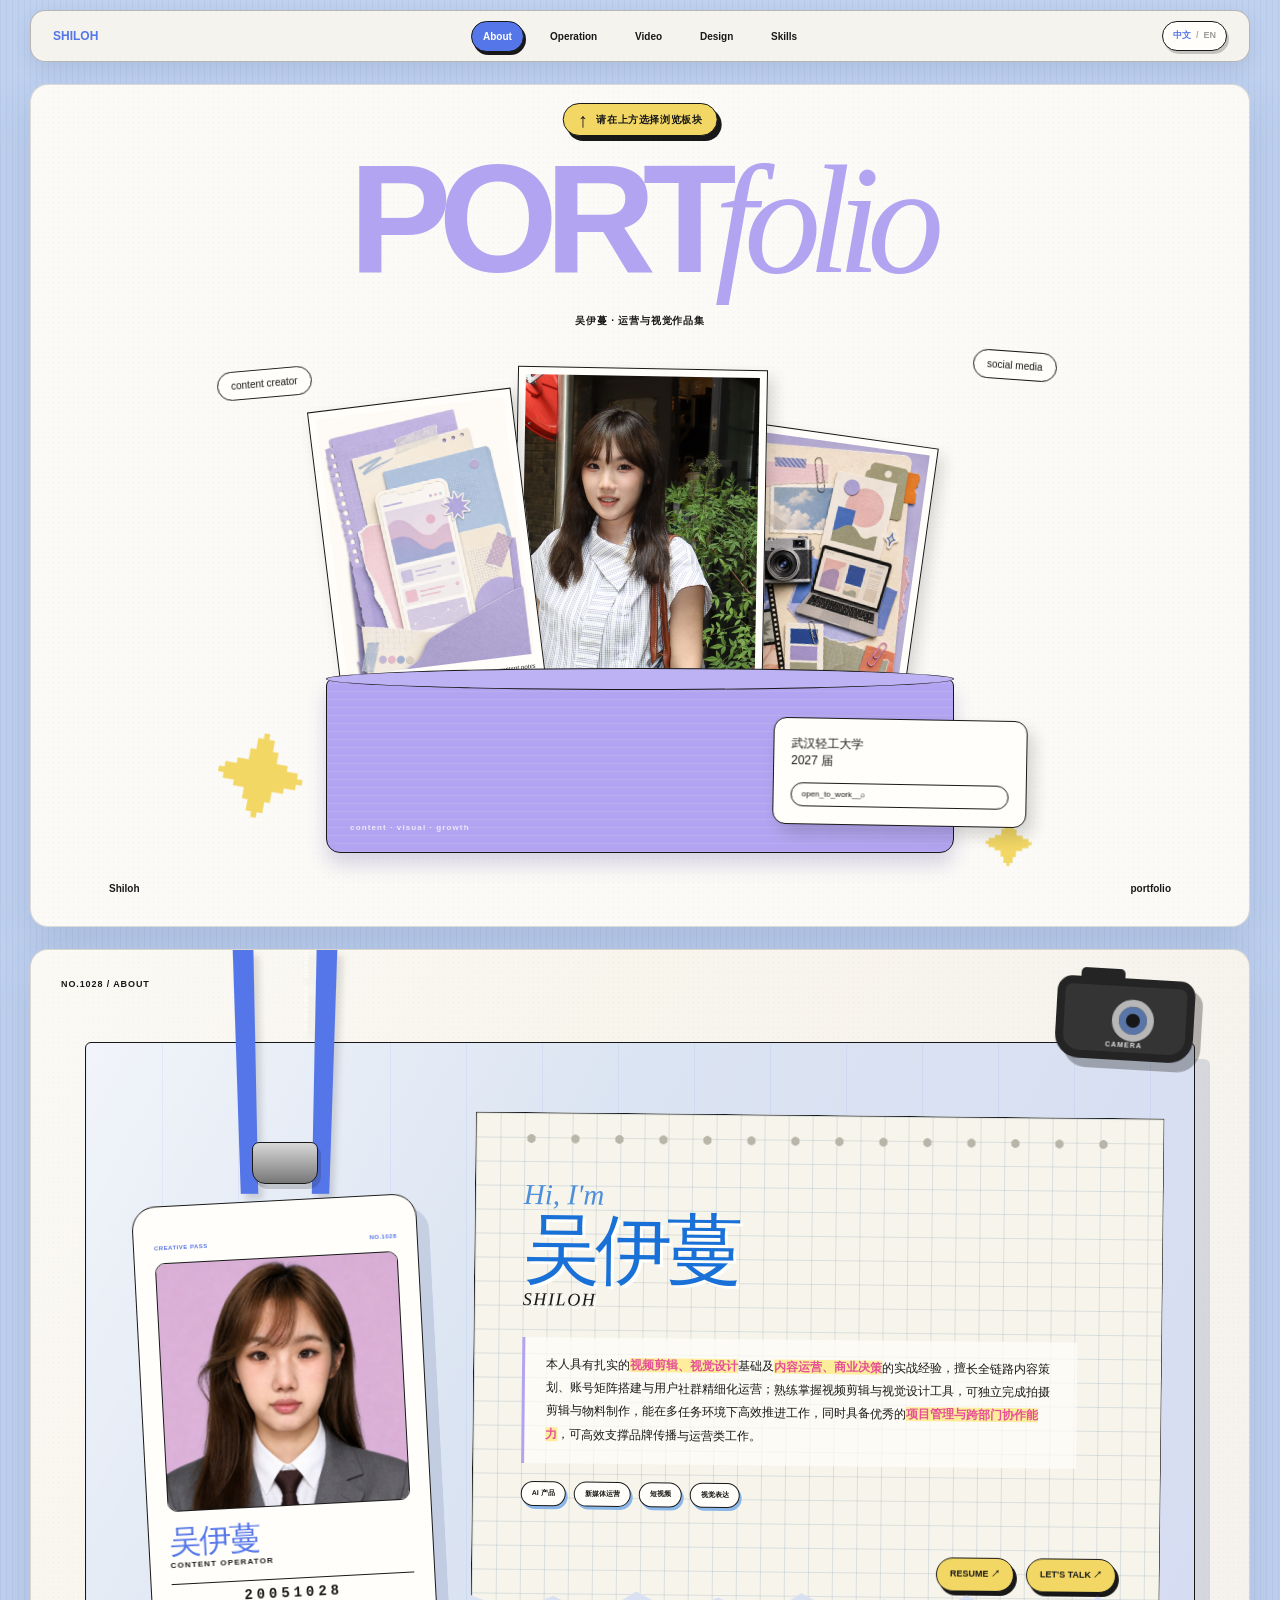
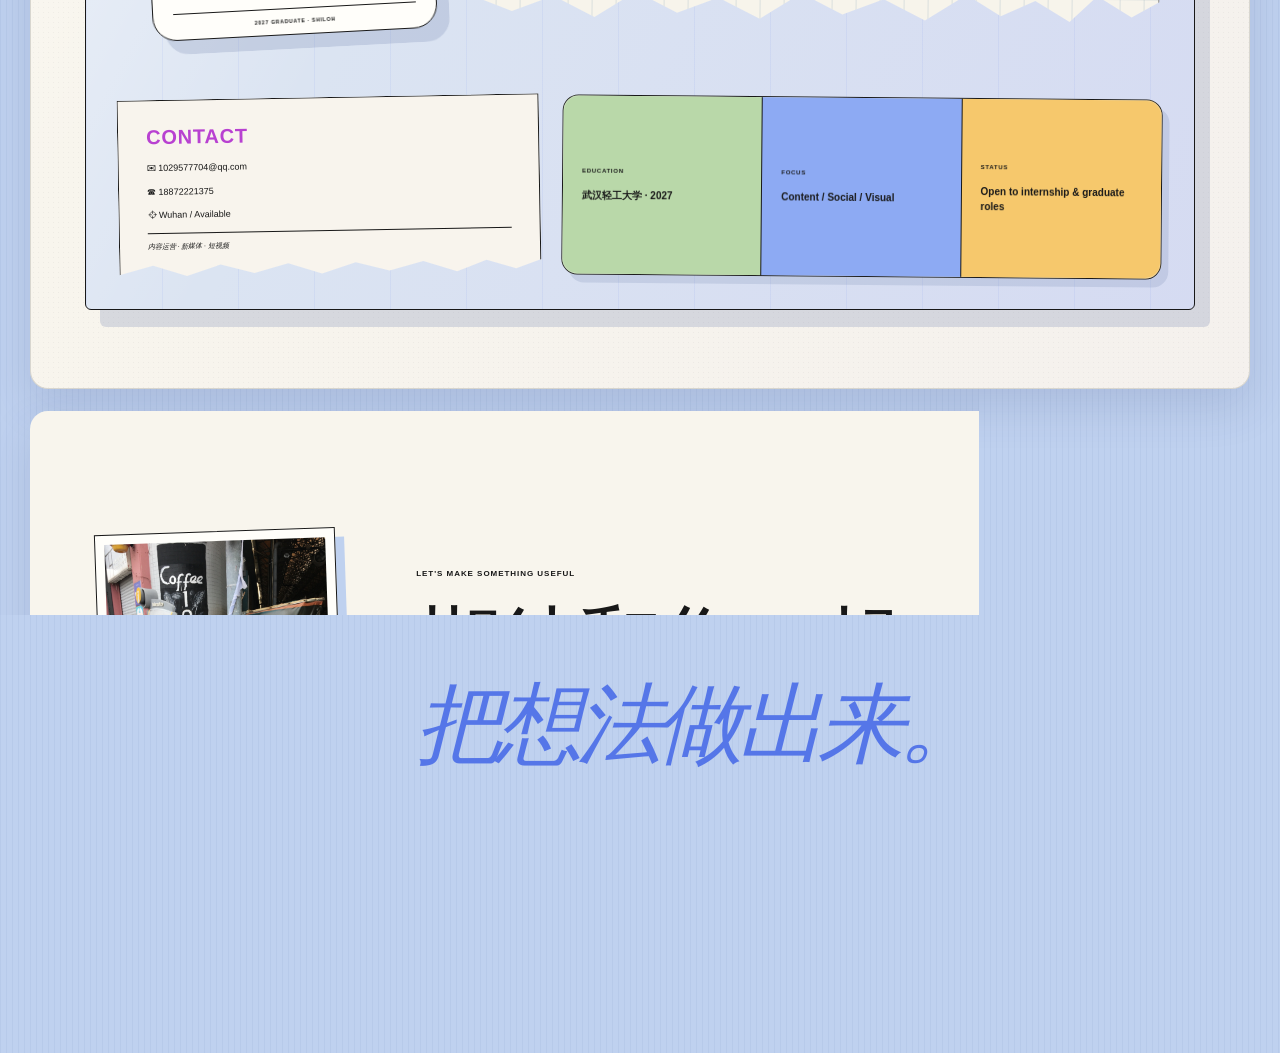
==== commit bc54e906: "Fix video preview loading and activate motion build" ====
--- a/index.html
+++ b/index.html
@@ -1,4 +1,4 @@
-<!DOCTYPE html><html lang="zh-CN"><head><meta charSet="utf-8"/><meta name="viewport" content="width=device-width, initial-scale=1"/><link rel="preload" href="/images/cover/side-left.jpg" as="image"/><link rel="preload" href="/images/life/hero.jpg" as="image" fetchPriority="high"/><link rel="preload" href="/images/cover/side-right.jpg" as="image"/><link rel="stylesheet" href="/_next/static/chunks/0ztbfx69utli4.css" data-precedence="next"/><link rel="preload" as="script" fetchPriority="low" href="/_next/static/chunks/1565v~spl0x2t.js"/><script src="/_next/static/chunks/01i_en06-a_gb.js" async=""></script><script src="/_next/static/chunks/13je0jha5i6.b.js" async=""></script><script src="/_next/static/chunks/turbopack-12umnb._j-0oo.js" async=""></script><script src="/_next/static/chunks/0typu5mmra_zv.js" async=""></script><script src="/_next/static/chunks/0ez8tx~us6~gj.js" async=""></script><title>吴伊蔓｜内容运营与视觉作品集</title><meta name="description" content="吴伊蔓的个人作品集，展示 AI 产品内容运营、短视频制作、视觉设计与用户增长项目。"/><meta property="og:title" content="吴伊蔓｜内容运营与视觉作品集"/><meta property="og:description" content="内容运营、短视频、AI 产品与视觉设计作品集。"/><meta property="og:url" content="https://shiloh-portfolio.511111man1028.workers.dev/"/><meta property="og:image" content="https://shiloh-portfolio.511111man1028.workers.dev/og.png"/><meta property="og:image:width" content="1200"/><meta property="og:image:height" content="630"/><meta property="og:type" content="website"/><meta name="twitter:card" content="summary_large_image"/><meta name="twitter:title" content="吴伊蔓｜内容运营与视觉作品集"/><meta name="twitter:description" content="内容运营、短视频、AI 产品与视觉设计作品集。"/><meta name="twitter:image" content="https://shiloh-portfolio.511111man1028.workers.dev/og.png"/><link rel="shortcut icon" href="/favicon.svg"/><link rel="icon" href="/favicon.svg"/><script src="/_next/static/chunks/03~yq9q893hmn.js" noModule=""></script></head><body><div hidden=""><!--$--><!--/$--></div><main id="top"><header class="topbar"><a class="top-name" href="#about">SHILOH</a><nav aria-label="主导航"><a href="#about">About</a><a href="#operation">Operation</a><a href="#video">Video</a><a href="#design">Design</a><a href="#skills">Skills</a></nav><div class="language-toggle"><button class="language-toggle-button" type="button" aria-label="切换为英文"><span data-language-label="zh">中文</span><i aria-hidden="true">/</i><span data-language-label="en">EN</span></button></div></header><section class="cover-board portfolio-panel" id="home" aria-labelledby="cover-title"><div class="cover-arrow" role="note" aria-label="请在上方导航选择浏览板块"><span aria-hidden="true">↑</span><b>请在上方选择浏览板块</b></div><div class="cover-title"><h1 id="cover-title" aria-label="PORTfolio"><strong><span>P</span><span>O</span><span>R</span><span>T</span></strong><em><span>f</span><span>o</span><span>l</span><span>i</span><span>o</span></em></h1><p>吴伊蔓 · 运营与视觉作品集</p></div><div class="cover-scene"><span class="pill pill-left">content creator</span><span class="pill pill-right">social media</span><div class="cover-images"><figure class="cover-photo cover-photo-left"><img src="/images/cover/side-left.jpg" alt="内容运营主题纸张拼贴" decoding="async"/><figcaption>content notes</figcaption></figure><figure class="cover-photo cover-photo-main"><img src="/images/life/hero.jpg" alt="吴伊蔓的生活照" decoding="async" fetchPriority="high"/><figcaption>Shiloh · 2026</figcaption></figure><figure class="cover-photo cover-photo-right"><img src="/images/cover/side-right.jpg" alt="相机与创作工作台拼贴" decoding="async"/><figcaption>creative desk</figcaption></figure></div><div class="cover-pocket"><span>content · visual · growth</span></div><div class="cover-search"><p>武汉轻工大学<br/>2027 届</p><span>open_to_work__⌕</span></div><span class="cover-star star-left">✦</span><span class="cover-star star-right">✦</span></div><div class="cover-footer"><span>Shiloh</span><span>portfolio</span></div></section><section class="paper-slide about-slide portfolio-panel" id="about"><div class="slide-index">NO.1028 / ABOUT</div><div class="about-fabric" aria-hidden="true"></div><span class="about-camera" aria-hidden="true">CAMERA</span><div class="about-desk"><div class="badge-stage" aria-label="吴伊蔓个人工牌"><span class="lanyard" aria-hidden="true"></span><span class="badge-clip" aria-hidden="true"></span><article class="employee-badge" role="button" tabindex="0" aria-pressed="false" aria-label="点击翻转个人工牌"><div class="badge-flip-inner"><div class="badge-face badge-front"><div class="badge-topline"><span>CREATIVE PASS</span><b>NO.1028</b></div><img src="/images/profile/id-photo-lavender.jpg" alt="吴伊蔓证件照" loading="lazy" decoding="async"/><h3>吴伊蔓</h3><p>CONTENT OPERATOR</p><div class="badge-code">20051028</div><small>2027 GRADUATE · SHILOH</small></div><div class="badge-face badge-back"><small>PROFILE / BACK</small><h3>ABOUT ME</h3><dl><div><dt>求职方向</dt><dd>内容运营 · 新媒体 · 视频</dd></div><div><dt>所在地</dt><dd>武汉 / 可到岗</dd></div><div><dt>毕业时间</dt><dd>2027</dd></div></dl><span>再次点击翻回正面 ↻</span></div></div></article></div><article class="about-grid-paper"><span class="paper-holes" aria-hidden="true"></span><p class="about-script">Hi, I&#x27;m</p><h2>吴伊蔓 <em>SHILOH</em></h2><p class="about-body">本人具有扎实的<strong>视频剪辑、视觉设计</strong>基础及<strong>内容运营、商业决策</strong>的实战经验，擅长全链路内容策划、账号矩阵搭建与用户社群精细化运营；熟练掌握视频剪辑与视觉设计工具，可独立完成拍摄剪辑与物料制作，能在多任务环境下高效推进工作，同时具备优秀的<strong>项目管理与跨部门协作能力</strong>，可高效支撑品牌传播与运营类工作。</p><div class="about-focus-tags"><span>AI 产品</span><span>新媒体运营</span><span>短视频</span><span>视觉表达</span></div><div class="about-links"><button class="resume-trigger" type="button">RESUME ↗</button><a href="mailto:1029577704@qq.com">LET&#x27;S TALK ↗</a></div></article><aside class="about-contact-note"><b>CONTACT</b><span>✉ 1029577704@qq.com</span><a href="tel:18872221375">☎ 18872221375</a><span>⌖ Wuhan / Available</span><small>内容运营 · 新媒体 · 短视频</small></aside><div class="about-profile-strip"><div><small>EDUCATION</small><b>武汉轻工大学 · 2027</b></div><div><small>FOCUS</small><b>Content / Social / Visual</b></div><div><small>STATUS</small><b>Open to internship &amp; graduate roles</b></div></div></div></section><section class="operation-section portfolio-panel" id="operation"><div class="chapter-heading"><span>02 / OPERATION</span><h2>Selected work <em>&amp; experience</em></h2><p>从产品理解到内容落地，我负责选题、制作、发布与复盘，也持续积累社媒增长和用户沟通经验。</p></div><div class="project-tabs" aria-label="项目索引"><a class="project-tab tab-blue" href="#case-01"><div class="project-tab-top"><small>01</small><img src="/images/logos/fish.jpg" alt="Fish Audio logo" loading="lazy" decoding="async"/></div><h3>Fish Audio</h3><p>AI 语音平台</p><span class="project-tab-result">10W+ 单条播放</span></a><a class="project-tab tab-pink" href="#case-02"><div class="project-tab-top"><small>02</small><img src="/images/logos/thankyou.png" alt="ThankYouAI logo" loading="lazy" decoding="async"/></div><h3>ThankYouAI</h3><p>AI 聚合生成平台</p><span class="project-tab-result">爆款内容 · 多平台供给</span></a><a class="project-tab tab-orange" href="#case-03"><div class="project-tab-top"><small>03</small><img src="/images/logos/keruyun.jpg" alt="客如云 logo" loading="lazy" decoding="async"/></div><h3>客如云</h3><p>本地生活与品牌短视频</p><span class="project-tab-result">多条内容播放破万</span></a><a class="project-tab tab-green" href="#case-04"><div class="project-tab-top"><small>04</small><span class="solid-purple-logo" role="img" aria-label="某AI产品 logo"></span></div><h3>某AI产品</h3><p>AI 产品内容运营</p><span class="project-tab-result">50+ 物料 · 1000+ 社群</span></a></div><div class="case-list"><article class="case-board case-blue" id="case-01"><header class="case-header"><span>01</span><span>2024.07 — 2025.07</span></header><div class="case-copy"><img class="case-logo" src="/images/logos/fish.jpg" alt="Fish Audio logo" loading="lazy" decoding="async"/><small>AI 语音平台</small><h3>Fish Audio</h3><p>围绕 AI 语音产品进行内容策划、视频剪辑与账号矩阵搭建，把技术能力转化为更容易理解和传播的内容。</p><dl><div><dt>MY ROLE</dt><dd>内容策划 / 视频剪辑 / 账号冷启动 / 品牌视觉</dd></div><div><dt>RESULT</dt><dd>Bilibili 单条播放 10W+、互动 1000+，获得海外垂类 KOL 自发传播。</dd></div></dl></div><div class="case-collage"><figure class="case-gallery-item case-gallery-item-1"><img src="/images/operation/fish/01-performance.jpg" alt="Fish Audio 作品展示 1" loading="lazy"/><figcaption>0<!-- -->1<!-- --> / <!-- -->Fish Audio</figcaption></figure><figure class="case-gallery-item case-gallery-item-2"><img src="/images/operation/fish/02-brand-poster.jpg" alt="Fish Audio 作品展示 2" loading="lazy"/><figcaption>0<!-- -->2<!-- --> / <!-- -->Fish Audio</figcaption></figure><figure class="case-gallery-item case-gallery-item-3"><img src="/images/operation/fish/03-growth-poster.jpg" alt="Fish Audio 作品展示 3" loading="lazy"/><figcaption>0<!-- -->3<!-- --> / <!-- -->Fish Audio</figcaption></figure></div></article><article class="case-board case-pink" id="case-02"><header class="case-header"><span>02</span><span>2026 — 至今</span></header><div class="case-copy"><img class="case-logo" src="/images/logos/thankyou.png" alt="ThankYouAI logo" loading="lazy" decoding="async"/><small>AI 聚合生成平台</small><h3>ThankYouAI</h3><p>负责官方抖音内容、官网工作流、SEO 文章与视觉封面，将复杂 AI 功能转译为可理解、可使用的内容。</p><dl><div><dt>MY ROLE</dt><dd>官号运营 / 视频制作 / AI 工作流 / SEO / 创作者拓展</dd></div><div><dt>RESULT</dt><dd>官方社媒产出过爆款内容，并通过工作流模板、SEO 文章与视觉素材持续完善平台内容供给。</dd></div></dl></div><div class="case-collage"><figure class="case-gallery-item case-gallery-item-1"><img src="/images/operation/thankyou/01-cover.jpg" alt="ThankYouAI 作品展示 1" loading="lazy"/><figcaption>0<!-- -->1<!-- --> / <!-- -->ThankYouAI</figcaption></figure><figure class="case-gallery-item case-gallery-item-2"><img src="/images/operation/thankyou/02-social.jpg" alt="ThankYouAI 作品展示 2" loading="lazy"/><figcaption>0<!-- -->2<!-- --> / <!-- -->ThankYouAI</figcaption></figure><figure class="case-gallery-item case-gallery-item-3"><img src="/images/operation/thankyou/03-cover.jpeg" alt="ThankYouAI 作品展示 3" loading="lazy"/><figcaption>0<!-- -->3<!-- --> / <!-- -->ThankYouAI</figcaption></figure></div></article><article class="case-board case-orange" id="case-03"><header class="case-header"><span>03</span><span>2026.03 — 2026.06</span></header><div class="case-copy"><img class="case-logo" src="/images/logos/keruyun.jpg" alt="客如云 logo" loading="lazy" decoding="async"/><small>本地生活与品牌短视频</small><h3>客如云</h3><p>围绕商家经营场景策划并制作短视频，覆盖选题、发布、数据复盘、商业信息流和线下门店实拍。</p><dl><div><dt>MY ROLE</dt><dd>抖音运营 / 外景拍摄 / 商业剪辑 / 数据复盘</dd></div><div><dt>RESULT</dt><dd>产出多条播放量破万内容，持续承接潜在商家咨询与品牌传播需求。</dd></div></dl></div><div class="case-collage"><figure class="case-gallery-item case-gallery-item-1"><img src="/images/operation/keruyun/01-account.jpg" alt="客如云 作品展示 1" loading="lazy"/><figcaption>0<!-- -->1<!-- --> / <!-- -->客如云</figcaption></figure></div></article><article class="case-board case-green" id="case-04"><header class="case-header"><span>04</span><span>2025.09 — 2026.03</span></header><div class="case-copy"><span class="case-logo solid-purple-logo" role="img" aria-label="某AI产品 logo"></span><small>AI 产品内容运营</small><h3>某AI产品</h3><p>参与早期内容与用户体系搭建，负责合规官号内容、教程物料、多平台矩阵、KOC 合作与核心用户社群。</p><dl><div><dt>MY ROLE</dt><dd>官号内容 / 教程视频 / KOC 合作 / 社群运营</dd></div><div><dt>RESULT</dt><dd>产出 50+ 内容物料，对接 20+ 垂类 KOC，参与搭建 1000+ 用户社群。</dd></div></dl></div><div class="case-collage"><figure class="case-gallery-item case-gallery-item-1"><img src="/images/operation/feelin/01-recruitment.jpg" alt="某AI产品 作品展示 1" loading="lazy"/><figcaption>0<!-- -->1<!-- --> / <!-- -->某AI产品</figcaption></figure><figure class="case-gallery-item case-gallery-item-2"><img src="/images/operation/feelin/02-campaign-redacted.jpg" alt="某AI产品 作品展示 2" loading="lazy"/><figcaption>0<!-- -->2<!-- --> / <!-- -->某AI产品</figcaption></figure><figure class="case-gallery-item case-gallery-item-3"><img src="/images/operation/feelin/03-social-redacted.jpg" alt="某AI产品 作品展示 3" loading="lazy"/><figcaption>0<!-- -->3<!-- --> / <!-- -->某AI产品</figcaption></figure></div></article></div></section><section class="video-section portfolio-panel" id="video"><div class="chapter-heading video-title"><span>03 / VIDEO</span><h2>Press play, <em>see the work.</em></h2><p>从混剪开始，依次呈现教程、信息流与产品内容。</p></div><div class="video-wall"><div class="video-divider"><span>EDITING SHOWREEL</span><small>19 / selected works</small></div><figure class="video-work video-orange video-format-landscape video-order-1 video-featured"><video src="/videos/edit-montage.m4v" controls="" preload="none" playsInline="" aria-label="混剪视频作品，完整预览 · 17s"></video><figcaption><span>01</span><div><b>混剪</b><small>节奏与镜头组合<!-- --> · 完整预览 · 17s</small></div></figcaption></figure><figure class="video-work video-lilac video-format-landscape video-order-2"><video src="/videos/edit-feature-intro.m4v" controls="" preload="none" playsInline="" aria-label="功能介绍视频作品，15s 预览"></video><figcaption><span>02</span><div><b>功能介绍</b><small>产品卖点可视化<!-- --> · 15s 预览</small></div></figcaption></figure><figure class="video-work video-green video-format-landscape video-order-3"><video src="/videos/edit-web-promo-1.m4v" controls="" preload="none" playsInline="" aria-label="网页推广 01视频作品，15s 预览"></video><figcaption><span>03</span><div><b>网页推广 01</b><small>网页产品推广<!-- --> · 15s 预览</small></div></figcaption></figure><figure class="video-work video-wine video-format-landscape video-order-4"><video src="/videos/ai-showcase/luxury-concept.mp4" controls="" preload="none" playsInline="" aria-label="哥特风PV视频作品"></video><figcaption><span>04</span><div><b>哥特风PV</b><small>哥特美学视觉叙事</small></div></figcaption></figure><figure class="video-work video-green video-format-landscape video-order-5"><video src="/videos/ai-showcase/mango-promo.mp4" controls="" preload="none" playsInline="" aria-label="饮料宣传片视频作品"></video><figcaption><span>05</span><div><b>饮料宣传片</b><small>饮品产品质感广告</small></div></figcaption></figure><figure class="video-work video-blue video-format-landscape video-order-6"><video src="/videos/ai-showcase/pepsi-promo.mp4" controls="" preload="none" playsInline="" aria-label="美式复古短片视频作品"></video><figcaption><span>06</span><div><b>美式复古短片</b><small>复古品牌视觉练习</small></div></figcaption></figure><figure class="video-work video-rose video-format-landscape video-order-7"><video src="/videos/ai-showcase/light-concept.mp4" controls="" preload="none" playsInline="" aria-label="光影风格短片视频作品"></video><figcaption><span>07</span><div><b>光影风格短片</b><small>黑白氛围视觉实验</small></div></figcaption></figure><figure class="video-work video-coral video-format-landscape video-order-8"><video src="/videos/edit-tutorial.m4v" controls="" preload="none" playsInline="" aria-label="教程视频作品，15s 预览"></video><figcaption><span>08</span><div><b>教程</b><small>步骤拆解与画面引导<!-- --> · 15s 预览</small></div></figcaption></figure><figure class="video-work video-sky video-format-landscape video-order-9"><video src="/videos/edit-web-promo-2.m4v" controls="" preload="none" playsInline="" aria-label="网页推广 02视频作品，15s 预览"></video><figcaption><span>09</span><div><b>网页推广 02</b><small>网页产品推广<!-- --> · 15s 预览</small></div></figcaption></figure><figure class="video-work video-mint video-format-landscape video-order-10"><video src="/videos/edit-digital-human.m4v" controls="" preload="none" playsInline="" aria-label="数字人起号视频作品，15s 预览"></video><figcaption><span>10</span><div><b>数字人起号</b><small>账号冷启动内容<!-- --> · 15s 预览</small></div></figcaption></figure><figure class="video-work video-wine video-format-landscape video-order-11"><video src="/videos/edit-game-ui.m4v" controls="" preload="none" playsInline="" aria-label="游戏 UI 设计视频作品，完整预览 · 15s"></video><figcaption><span>11</span><div><b>游戏 UI 设计</b><small>界面与交互展示<!-- --> · 完整预览 · 15s</small></div></figcaption></figure><figure class="video-work video-sky video-format-portrait video-order-12"><video src="/videos/ai-showcase/emotion-delete.mp4" controls="" preload="none" playsInline="" aria-label="粘土画风情绪短片视频作品"></video><figcaption><span>12</span><div><b>粘土画风情绪短片</b><small>粘土质感情绪叙事</small></div></figcaption></figure><figure class="video-work video-orange video-format-landscape video-order-13"><video src="/videos/ai-showcase/viking-voyage.mp4" controls="" preload="none" playsInline="" aria-label="仿奥德赛史诗电影感视频作品"></video><figcaption><span>13</span><div><b>仿奥德赛史诗电影感</b><small>史诗电影感叙事练习</small></div></figcaption></figure><figure class="video-work video-lilac video-format-landscape video-order-14"><video src="/videos/ai-showcase/stage-elephant.mp4" controls="" preload="none" playsInline="" aria-label="荒诞黑暗视频视频作品"></video><figcaption><span>14</span><div><b>荒诞黑暗视频</b><small>荒诞舞台视觉影像</small></div></figcaption></figure><figure class="video-work video-coral video-format-landscape video-order-15"><video src="/videos/ai-showcase/sunglasses-promo.mp4" controls="" preload="none" playsInline="" aria-label="墨镜宣传片视频作品"></video><figcaption><span>15</span><div><b>墨镜宣传片</b><small>夏日公路广告影像</small></div></figcaption></figure><figure class="video-work video-yellow video-format-landscape video-order-16"><video src="/videos/ai-showcase/beach-hat-promo.mp4" controls="" preload="none" playsInline="" aria-label="动画分镜练习视频作品"></video><figcaption><span>16</span><div><b>动画分镜练习</b><small>海滩场景动画分镜</small></div></figcaption></figure><figure class="video-work video-rose video-format-portrait video-order-17"><video src="/videos/edit-ad-feed.m4v" controls="" preload="none" playsInline="" aria-label="信息流视频作品，15s 预览"></video><figcaption><span>17</span><div><b>信息流</b><small>商业信息流剪辑<!-- --> · 15s 预览</small></div></figcaption></figure><figure class="video-work video-blue video-format-portrait video-order-18"><video src="/videos/edit-comic-drama.m4v" controls="" preload="none" playsInline="" aria-label="漫剧视频作品，15s 预览"></video><figcaption><span>18</span><div><b>漫剧</b><small>剧情节奏与氛围包装<!-- --> · 15s 预览</small></div></figcaption></figure><figure class="video-work video-yellow video-format-portrait video-order-19"><video src="/videos/edit-platform-growth.m4v" controls="" preload="none" playsInline="" aria-label="平台引流视频作品，完整预览 · 18s"></video><figcaption><span>19</span><div><b>平台引流</b><small>转化导向内容<!-- --> · 完整预览 · 18s</small></div></figcaption></figure></div></section><section class="paper-slide design-slide portfolio-panel" id="design"><div class="slide-index">04 / DESIGN BOARD</div><div class="design-heading"><h2>Visual<br/><em>archive</em></h2><p>展现不同风格的视觉作品集。</p></div><section class="poster-orbit-stage" aria-label="互动 3D 海报环廊"><div class="poster-orbit-viewport" role="group" tabindex="0" aria-label="左右拖动旋转海报"><div class="poster-orbit-ring" style="--orbit-rotation:0deg"><figure class="poster-orbit-card" style="--poster-angle:0deg;width:270px;height:179.296875px;margin-left:-135px;margin-top:-89.6484375px" data-orbit-index="0" role="link" tabindex="0" aria-label="查看下方的新中式海报"><img class="poster-orbit-depth" style="--poster-depth:-6px" src="/images/design/new-chinese.jpg" alt="" draggable="false" loading="lazy" decoding="async" aria-hidden="true"/><img class="poster-orbit-depth" style="--poster-depth:-5px" src="/images/design/new-chinese.jpg" alt="" draggable="false" loading="lazy" decoding="async" aria-hidden="true"/><img class="poster-orbit-depth" style="--poster-depth:-4px" src="/images/design/new-chinese.jpg" alt="" draggable="false" loading="lazy" decoding="async" aria-hidden="true"/><img class="poster-orbit-depth" style="--poster-depth:-3px" src="/images/design/new-chinese.jpg" alt="" draggable="false" loading="lazy" decoding="async" aria-hidden="true"/><img class="poster-orbit-depth" style="--poster-depth:-2px" src="/images/design/new-chinese.jpg" alt="" draggable="false" loading="lazy" decoding="async" aria-hidden="true"/><img class="poster-orbit-depth" style="--poster-depth:-1px" src="/images/design/new-chinese.jpg" alt="" draggable="false" loading="lazy" decoding="async" aria-hidden="true"/><div class="poster-orbit-face poster-orbit-front"><img src="/images/design/new-chinese.jpg" alt="新中式海报" draggable="false" loading="lazy" decoding="async"/></div><div class="poster-orbit-face poster-orbit-back" aria-hidden="true"><img src="/images/design/new-chinese.jpg" alt="" draggable="false" loading="lazy" decoding="async"/></div></figure><figure class="poster-orbit-card" style="--poster-angle:36deg;width:133.875px;height:238px;margin-left:-66.9375px;margin-top:-119px" data-orbit-index="1" role="link" tabindex="0" aria-label="查看下方的美学主义"><img class="poster-orbit-depth" style="--poster-depth:-6px" src="/images/design/aestheticism.jpg" alt="" draggable="false" loading="lazy" decoding="async" aria-hidden="true"/><img class="poster-orbit-depth" style="--poster-depth:-5px" src="/images/design/aestheticism.jpg" alt="" draggable="false" loading="lazy" decoding="async" aria-hidden="true"/><img class="poster-orbit-depth" style="--poster-depth:-4px" src="/images/design/aestheticism.jpg" alt="" draggable="false" loading="lazy" decoding="async" aria-hidden="true"/><img class="poster-orbit-depth" style="--poster-depth:-3px" src="/images/design/aestheticism.jpg" alt="" draggable="false" loading="lazy" decoding="async" aria-hidden="true"/><img class="poster-orbit-depth" style="--poster-depth:-2px" src="/images/design/aestheticism.jpg" alt="" draggable="false" loading="lazy" decoding="async" aria-hidden="true"/><img class="poster-orbit-depth" style="--poster-depth:-1px" src="/images/design/aestheticism.jpg" alt="" draggable="false" loading="lazy" decoding="async" aria-hidden="true"/><div class="poster-orbit-face poster-orbit-front"><img src="/images/design/aestheticism.jpg" alt="美学主义" draggable="false" loading="lazy" decoding="async"/></div><div class="poster-orbit-face poster-orbit-back" aria-hidden="true"><img src="/images/design/aestheticism.jpg" alt="" draggable="false" loading="lazy" decoding="async"/></div></figure><figure class="poster-orbit-card" style="--poster-angle:72deg;width:178.5px;height:238px;margin-left:-89.25px;margin-top:-119px" data-orbit-index="2" role="link" tabindex="0" aria-label="查看下方的扁平矢量插图 · 3:4"><img class="poster-orbit-depth" style="--poster-depth:-6px" src="/images/design/flat-vector-portrait.jpg" alt="" draggable="false" loading="lazy" decoding="async" aria-hidden="true"/><img class="poster-orbit-depth" style="--poster-depth:-5px" src="/images/design/flat-vector-portrait.jpg" alt="" draggable="false" loading="lazy" decoding="async" aria-hidden="true"/><img class="poster-orbit-depth" style="--poster-depth:-4px" src="/images/design/flat-vector-portrait.jpg" alt="" draggable="false" loading="lazy" decoding="async" aria-hidden="true"/><img class="poster-orbit-depth" style="--poster-depth:-3px" src="/images/design/flat-vector-portrait.jpg" alt="" draggable="false" loading="lazy" decoding="async" aria-hidden="true"/><img class="poster-orbit-depth" style="--poster-depth:-2px" src="/images/design/flat-vector-portrait.jpg" alt="" draggable="false" loading="lazy" decoding="async" aria-hidden="true"/><img class="poster-orbit-depth" style="--poster-depth:-1px" src="/images/design/flat-vector-portrait.jpg" alt="" draggable="false" loading="lazy" decoding="async" aria-hidden="true"/><div class="poster-orbit-face poster-orbit-front"><img src="/images/design/flat-vector-portrait.jpg" alt="扁平矢量插图 · 3:4" draggable="false" loading="lazy" decoding="async"/></div><div class="poster-orbit-face poster-orbit-back" aria-hidden="true"><img src="/images/design/flat-vector-portrait.jpg" alt="" draggable="false" loading="lazy" decoding="async"/></div></figure><figure class="poster-orbit-card" style="--poster-angle:108deg;width:270px;height:151.875px;margin-left:-135px;margin-top:-75.9375px" data-orbit-index="3" role="link" tabindex="0" aria-label="查看下方的扁平矢量插图 · 16:9"><img class="poster-orbit-depth" style="--poster-depth:-6px" src="/images/design/flat-vector-wide.jpg" alt="" draggable="false" loading="lazy" decoding="async" aria-hidden="true"/><img class="poster-orbit-depth" style="--poster-depth:-5px" src="/images/design/flat-vector-wide.jpg" alt="" draggable="false" loading="lazy" decoding="async" aria-hidden="true"/><img class="poster-orbit-depth" style="--poster-depth:-4px" src="/images/design/flat-vector-wide.jpg" alt="" draggable="false" loading="lazy" decoding="async" aria-hidden="true"/><img class="poster-orbit-depth" style="--poster-depth:-3px" src="/images/design/flat-vector-wide.jpg" alt="" draggable="false" loading="lazy" decoding="async" aria-hidden="true"/><img class="poster-orbit-depth" style="--poster-depth:-2px" src="/images/design/flat-vector-wide.jpg" alt="" draggable="false" loading="lazy" decoding="async" aria-hidden="true"/><img class="poster-orbit-depth" style="--poster-depth:-1px" src="/images/design/flat-vector-wide.jpg" alt="" draggable="false" loading="lazy" decoding="async" aria-hidden="true"/><div class="poster-orbit-face poster-orbit-front"><img src="/images/design/flat-vector-wide.jpg" alt="扁平矢量插图 · 16:9" draggable="false" loading="lazy" decoding="async"/></div><div class="poster-orbit-face poster-orbit-back" aria-hidden="true"><img src="/images/design/flat-vector-wide.jpg" alt="" draggable="false" loading="lazy" decoding="async"/></div></figure><figure class="poster-orbit-card" style="--poster-angle:144deg;width:178.5px;height:238px;margin-left:-89.25px;margin-top:-119px" data-orbit-index="4" role="link" tabindex="0" aria-label="查看下方的520 涂鸦花束海报"><img class="poster-orbit-depth" style="--poster-depth:-6px" src="/images/design/flower-bouquet.jpg" alt="" draggable="false" loading="lazy" decoding="async" aria-hidden="true"/><img class="poster-orbit-depth" style="--poster-depth:-5px" src="/images/design/flower-bouquet.jpg" alt="" draggable="false" loading="lazy" decoding="async" aria-hidden="true"/><img class="poster-orbit-depth" style="--poster-depth:-4px" src="/images/design/flower-bouquet.jpg" alt="" draggable="false" loading="lazy" decoding="async" aria-hidden="true"/><img class="poster-orbit-depth" style="--poster-depth:-3px" src="/images/design/flower-bouquet.jpg" alt="" draggable="false" loading="lazy" decoding="async" aria-hidden="true"/><img class="poster-orbit-depth" style="--poster-depth:-2px" src="/images/design/flower-bouquet.jpg" alt="" draggable="false" loading="lazy" decoding="async" aria-hidden="true"/><img class="poster-orbit-depth" style="--poster-depth:-1px" src="/images/design/flower-bouquet.jpg" alt="" draggable="false" loading="lazy" decoding="async" aria-hidden="true"/><div class="poster-orbit-face poster-orbit-front"><img src="/images/design/flower-bouquet.jpg" alt="520 涂鸦花束海报" draggable="false" loading="lazy" decoding="async"/></div><div class="poster-orbit-face poster-orbit-back" aria-hidden="true"><img src="/images/design/flower-bouquet.jpg" alt="" draggable="false" loading="lazy" decoding="async"/></div></figure><figure class="poster-orbit-card" style="--poster-angle:180deg;width:270px;height:151.875px;margin-left:-135px;margin-top:-75.9375px" data-orbit-index="5" role="link" tabindex="0" aria-label="查看下方的写意水彩风格"><img class="poster-orbit-depth" style="--poster-depth:-6px" src="/images/design/watercolor.jpg" alt="" draggable="false" loading="lazy" decoding="async" aria-hidden="true"/><img class="poster-orbit-depth" style="--poster-depth:-5px" src="/images/design/watercolor.jpg" alt="" draggable="false" loading="lazy" decoding="async" aria-hidden="true"/><img class="poster-orbit-depth" style="--poster-depth:-4px" src="/images/design/watercolor.jpg" alt="" draggable="false" loading="lazy" decoding="async" aria-hidden="true"/><img class="poster-orbit-depth" style="--poster-depth:-3px" src="/images/design/watercolor.jpg" alt="" draggable="false" loading="lazy" decoding="async" aria-hidden="true"/><img class="poster-orbit-depth" style="--poster-depth:-2px" src="/images/design/watercolor.jpg" alt="" draggable="false" loading="lazy" decoding="async" aria-hidden="true"/><img class="poster-orbit-depth" style="--poster-depth:-1px" src="/images/design/watercolor.jpg" alt="" draggable="false" loading="lazy" decoding="async" aria-hidden="true"/><div class="poster-orbit-face poster-orbit-front"><img src="/images/design/watercolor.jpg" alt="写意水彩风格" draggable="false" loading="lazy" decoding="async"/></div><div class="poster-orbit-face poster-orbit-back" aria-hidden="true"><img src="/images/design/watercolor.jpg" alt="" draggable="false" loading="lazy" decoding="async"/></div></figure><figure class="poster-orbit-card" style="--poster-angle:216deg;width:133.875px;height:238px;margin-left:-66.9375px;margin-top:-119px" data-orbit-index="6" role="link" tabindex="0" aria-label="查看下方的CityPOP 复古风格"><img class="poster-orbit-depth" style="--poster-depth:-6px" src="/images/design/city-pop-new.jpg" alt="" draggable="false" loading="lazy" decoding="async" aria-hidden="true"/><img class="poster-orbit-depth" style="--poster-depth:-5px" src="/images/design/city-pop-new.jpg" alt="" draggable="false" loading="lazy" decoding="async" aria-hidden="true"/><img class="poster-orbit-depth" style="--poster-depth:-4px" src="/images/design/city-pop-new.jpg" alt="" draggable="false" loading="lazy" decoding="async" aria-hidden="true"/><img class="poster-orbit-depth" style="--poster-depth:-3px" src="/images/design/city-pop-new.jpg" alt="" draggable="false" loading="lazy" decoding="async" aria-hidden="true"/><img class="poster-orbit-depth" style="--poster-depth:-2px" src="/images/design/city-pop-new.jpg" alt="" draggable="false" loading="lazy" decoding="async" aria-hidden="true"/><img class="poster-orbit-depth" style="--poster-depth:-1px" src="/images/design/city-pop-new.jpg" alt="" draggable="false" loading="lazy" decoding="async" aria-hidden="true"/><div class="poster-orbit-face poster-orbit-front"><img src="/images/design/city-pop-new.jpg" alt="CityPOP 复古风格" draggable="false" loading="lazy" decoding="async"/></div><div class="poster-orbit-face poster-orbit-back" aria-hidden="true"><img src="/images/design/city-pop-new.jpg" alt="" draggable="false" loading="lazy" decoding="async"/></div></figure><figure class="poster-orbit-card" style="--poster-angle:252deg;width:238px;height:238px;margin-left:-119px;margin-top:-119px" data-orbit-index="7" role="link" tabindex="0" aria-label="查看下方的做旧印刷"><img class="poster-orbit-depth" style="--poster-depth:-6px" src="/images/design/distressed-print.jpg" alt="" draggable="false" loading="lazy" decoding="async" aria-hidden="true"/><img class="poster-orbit-depth" style="--poster-depth:-5px" src="/images/design/distressed-print.jpg" alt="" draggable="false" loading="lazy" decoding="async" aria-hidden="true"/><img class="poster-orbit-depth" style="--poster-depth:-4px" src="/images/design/distressed-print.jpg" alt="" draggable="false" loading="lazy" decoding="async" aria-hidden="true"/><img class="poster-orbit-depth" style="--poster-depth:-3px" src="/images/design/distressed-print.jpg" alt="" draggable="false" loading="lazy" decoding="async" aria-hidden="true"/><img class="poster-orbit-depth" style="--poster-depth:-2px" src="/images/design/distressed-print.jpg" alt="" draggable="false" loading="lazy" decoding="async" aria-hidden="true"/><img class="poster-orbit-depth" style="--poster-depth:-1px" src="/images/design/distressed-print.jpg" alt="" draggable="false" loading="lazy" decoding="async" aria-hidden="true"/><div class="poster-orbit-face poster-orbit-front"><img src="/images/design/distressed-print.jpg" alt="做旧印刷" draggable="false" loading="lazy" decoding="async"/></div><div class="poster-orbit-face poster-orbit-back" aria-hidden="true"><img src="/images/design/distressed-print.jpg" alt="" draggable="false" loading="lazy" decoding="async"/></div></figure><figure class="poster-orbit-card" style="--poster-angle:288deg;width:178.5px;height:238px;margin-left:-89.25px;margin-top:-119px" data-orbit-index="8" role="link" tabindex="0" aria-label="查看下方的RISO 版画桃子海报"><img class="poster-orbit-depth" style="--poster-depth:-6px" src="/images/design/riso-peach.jpg" alt="" draggable="false" loading="lazy" decoding="async" aria-hidden="true"/><img class="poster-orbit-depth" style="--poster-depth:-5px" src="/images/design/riso-peach.jpg" alt="" draggable="false" loading="lazy" decoding="async" aria-hidden="true"/><img class="poster-orbit-depth" style="--poster-depth:-4px" src="/images/design/riso-peach.jpg" alt="" draggable="false" loading="lazy" decoding="async" aria-hidden="true"/><img class="poster-orbit-depth" style="--poster-depth:-3px" src="/images/design/riso-peach.jpg" alt="" draggable="false" loading="lazy" decoding="async" aria-hidden="true"/><img class="poster-orbit-depth" style="--poster-depth:-2px" src="/images/design/riso-peach.jpg" alt="" draggable="false" loading="lazy" decoding="async" aria-hidden="true"/><img class="poster-orbit-depth" style="--poster-depth:-1px" src="/images/design/riso-peach.jpg" alt="" draggable="false" loading="lazy" decoding="async" aria-hidden="true"/><div class="poster-orbit-face poster-orbit-front"><img src="/images/design/riso-peach.jpg" alt="RISO 版画桃子海报" draggable="false" loading="lazy" decoding="async"/></div><div class="poster-orbit-face poster-orbit-back" aria-hidden="true"><img src="/images/design/riso-peach.jpg" alt="" draggable="false" loading="lazy" decoding="async"/></div></figure><figure class="poster-orbit-card" style="--poster-angle:324deg;width:178.5px;height:238px;margin-left:-89.25px;margin-top:-119px" data-orbit-index="9" role="link" tabindex="0" aria-label="查看下方的飘渺幻境海报"><img class="poster-orbit-depth" style="--poster-depth:-6px" src="/images/design/ethereal-new.jpg" alt="" draggable="false" loading="lazy" decoding="async" aria-hidden="true"/><img class="poster-orbit-depth" style="--poster-depth:-5px" src="/images/design/ethereal-new.jpg" alt="" draggable="false" loading="lazy" decoding="async" aria-hidden="true"/><img class="poster-orbit-depth" style="--poster-depth:-4px" src="/images/design/ethereal-new.jpg" alt="" draggable="false" loading="lazy" decoding="async" aria-hidden="true"/><img class="poster-orbit-depth" style="--poster-depth:-3px" src="/images/design/ethereal-new.jpg" alt="" draggable="false" loading="lazy" decoding="async" aria-hidden="true"/><img class="poster-orbit-depth" style="--poster-depth:-2px" src="/images/design/ethereal-new.jpg" alt="" draggable="false" loading="lazy" decoding="async" aria-hidden="true"/><img class="poster-orbit-depth" style="--poster-depth:-1px" src="/images/design/ethereal-new.jpg" alt="" draggable="false" loading="lazy" decoding="async" aria-hidden="true"/><div class="poster-orbit-face poster-orbit-front"><img src="/images/design/ethereal-new.jpg" alt="飘渺幻境海报" draggable="false" loading="lazy" decoding="async"/></div><div class="poster-orbit-face poster-orbit-back" aria-hidden="true"><img src="/images/design/ethereal-new.jpg" alt="" draggable="false" loading="lazy" decoding="async"/></div></figure></div></div></section><div class="design-board"><span class="design-sticker design-sticker-one" aria-hidden="true">visual notes ↗</span><span class="design-sticker design-sticker-two" aria-hidden="true">10 / selected</span><div class="design-column design-column-1"><figure class="design-work design-work-9"><img src="/images/design/riso-peach.jpg" alt="RISO 版画桃子海报" loading="lazy"/><figcaption><b>RISO 版画桃子海报</b><span>RISO 版画练习</span></figcaption></figure><figure class="design-work design-work-2"><img src="/images/design/aestheticism.jpg" alt="美学主义" loading="lazy"/><figcaption><b>美学主义</b><span>审美主题海报</span></figcaption></figure><figure class="design-work design-work-4"><img src="/images/design/flat-vector-wide.jpg" alt="扁平矢量插图 · 16:9" loading="lazy"/><figcaption><b>扁平矢量插图 · 16:9</b><span>横版视觉延展</span></figcaption></figure></div><div class="design-column design-column-2"><figure class="design-work design-work-1"><img src="/images/design/new-chinese.jpg" alt="新中式海报" loading="lazy"/><figcaption><b>新中式海报</b><span>东方花卉视觉</span></figcaption></figure><figure class="design-work design-work-3"><img src="/images/design/flat-vector-portrait.jpg" alt="扁平矢量插图 · 3:4" loading="lazy"/><figcaption><b>扁平矢量插图 · 3:4</b><span>竖版插图海报</span></figcaption></figure><figure class="design-work design-work-10"><img src="/images/design/ethereal-new.jpg" alt="飘渺幻境海报" loading="lazy"/><figcaption><b>飘渺幻境海报</b><span>AI 视觉海报</span></figcaption></figure><figure class="design-work design-work-6"><img src="/images/design/watercolor.jpg" alt="写意水彩风格" loading="lazy"/><figcaption><b>写意水彩风格</b><span>水彩视觉练习</span></figcaption></figure></div><div class="design-column design-column-3"><figure class="design-work design-work-5"><img src="/images/design/flower-bouquet.jpg" alt="520 涂鸦花束海报" loading="lazy"/><figcaption><b>520 涂鸦花束海报</b><span>涂鸦风格视觉</span></figcaption></figure><figure class="design-work design-work-7"><img src="/images/design/city-pop-new.jpg" alt="CityPOP 复古风格" loading="lazy"/><figcaption><b>CityPOP 复古风格</b><span>城市流行视觉</span></figcaption></figure><figure class="design-work design-work-8"><img src="/images/design/distressed-print.jpg" alt="做旧印刷" loading="lazy"/><figcaption><b>做旧印刷</b><span>颗粒质感实验</span></figcaption></figure></div></div></section><section class="skills-section portfolio-panel" id="skills"><div class="skills-title"><span>05 / SKILLS</span><h2>What can I <em>bring?</em></h2><p>从内容策划到发布复盘，我可以独立完成一条内容链路。</p></div><div class="skill-stack"><article class="skill-note skill-green" role="button" tabindex="0" aria-expanded="false" aria-label="content，点击查看相关案例"><span class="skill-sticker" aria-hidden="true">✦</span><small>0<!-- -->1</small><h3>content</h3><p>选题策划
+<!DOCTYPE html><html lang="zh-CN"><head><meta charSet="utf-8"/><meta name="viewport" content="width=device-width, initial-scale=1"/><link rel="preload" href="/images/cover/side-left.jpg" as="image"/><link rel="preload" href="/images/life/hero.jpg" as="image" fetchPriority="high"/><link rel="preload" href="/images/cover/side-right.jpg" as="image"/><link rel="stylesheet" href="/_next/static/chunks/0lf2jbe5za3gt.css" data-precedence="next"/><link rel="preload" as="script" fetchPriority="low" href="/_next/static/chunks/10mluhc84.1ee.js"/><script src="/_next/static/chunks/0pbz.j~ornctw.js" async=""></script><script src="/_next/static/chunks/0c_u0uom0kk-9.js" async=""></script><script src="/_next/static/chunks/turbopack-0-2-jyq65k6gh.js" async=""></script><script src="/_next/static/chunks/0b-.ij0mqhtov.js" async=""></script><script src="/_next/static/chunks/00c02mzq9v7ce.js" async=""></script><title>吴伊蔓｜内容运营与视觉作品集</title><meta name="description" content="吴伊蔓的个人作品集，展示 AI 产品内容运营、短视频制作、视觉设计与用户增长项目。"/><meta property="og:title" content="吴伊蔓｜内容运营与视觉作品集"/><meta property="og:description" content="内容运营、短视频、AI 产品与视觉设计作品集。"/><meta property="og:url" content="https://shiloh-portfolio.511111man1028.workers.dev/"/><meta property="og:image" content="https://shiloh-portfolio.511111man1028.workers.dev/og.png"/><meta property="og:image:width" content="1200"/><meta property="og:image:height" content="630"/><meta property="og:type" content="website"/><meta name="twitter:card" content="summary_large_image"/><meta name="twitter:title" content="吴伊蔓｜内容运营与视觉作品集"/><meta name="twitter:description" content="内容运营、短视频、AI 产品与视觉设计作品集。"/><meta name="twitter:image" content="https://shiloh-portfolio.511111man1028.workers.dev/og.png"/><link rel="shortcut icon" href="/favicon.svg"/><link rel="icon" href="/favicon.svg"/><script src="/_next/static/chunks/03~yq9q893hmn.js" noModule=""></script></head><body><div hidden=""><!--$--><!--/$--></div><main id="top"><header class="topbar"><a class="top-name" href="#about">SHILOH</a><nav aria-label="主导航"><a href="#about">About</a><a href="#operation">Operation</a><a href="#video">Video</a><a href="#design">Design</a><a href="#skills">Skills</a></nav><div class="language-toggle"><button class="language-toggle-button" type="button" aria-label="切换为英文"><span data-language-label="zh">中文</span><i aria-hidden="true">/</i><span data-language-label="en">EN</span></button></div></header><section class="cover-board portfolio-panel" id="home" aria-labelledby="cover-title"><div class="cover-arrow" role="note" aria-label="请在上方导航选择浏览板块"><span aria-hidden="true">↑</span><b>请在上方选择浏览板块</b></div><div class="cover-title"><h1 id="cover-title" aria-label="PORTfolio"><strong><span>P</span><span>O</span><span>R</span><span>T</span></strong><em><span>f</span><span>o</span><span>l</span><span>i</span><span>o</span></em></h1><p>吴伊蔓 · 运营与视觉作品集</p></div><div class="cover-scene"><span class="pill pill-left">content creator</span><span class="pill pill-right">social media</span><div class="cover-images"><figure class="cover-photo cover-photo-left"><img src="/images/cover/side-left.jpg" alt="内容运营主题纸张拼贴" decoding="async"/><figcaption>content notes</figcaption></figure><figure class="cover-photo cover-photo-main"><img src="/images/life/hero.jpg" alt="吴伊蔓的生活照" decoding="async" fetchPriority="high"/><figcaption>Shiloh · 2026</figcaption></figure><figure class="cover-photo cover-photo-right"><img src="/images/cover/side-right.jpg" alt="相机与创作工作台拼贴" decoding="async"/><figcaption>creative desk</figcaption></figure></div><div class="cover-pocket"><span>content · visual · growth</span></div><div class="cover-search"><p>武汉轻工大学<br/>2027 届</p><span>open_to_work__⌕</span></div><span class="cover-star star-left">✦</span><span class="cover-star star-right">✦</span></div><div class="cover-footer"><span>Shiloh</span><span>portfolio</span></div></section><section class="paper-slide about-slide portfolio-panel" id="about"><div class="slide-index">NO.1028 / ABOUT</div><div class="about-fabric" aria-hidden="true"></div><span class="about-camera" aria-hidden="true">CAMERA</span><div class="about-desk"><div class="badge-stage" aria-label="吴伊蔓个人工牌"><span class="lanyard" aria-hidden="true"></span><span class="badge-clip" aria-hidden="true"></span><article class="employee-badge" role="button" tabindex="0" aria-pressed="false" aria-label="点击翻转个人工牌"><div class="badge-flip-inner"><div class="badge-face badge-front"><div class="badge-topline"><span>CREATIVE PASS</span><b>NO.1028</b></div><img src="/images/profile/id-photo-lavender.jpg" alt="吴伊蔓证件照" loading="lazy" decoding="async"/><h3>吴伊蔓</h3><p>CONTENT OPERATOR</p><div class="badge-code">20051028</div><small>2027 GRADUATE · SHILOH</small></div><div class="badge-face badge-back"><small>PROFILE / BACK</small><h3>ABOUT ME</h3><dl><div><dt>求职方向</dt><dd>内容运营 · 新媒体 · 视频</dd></div><div><dt>所在地</dt><dd>武汉 / 可到岗</dd></div><div><dt>毕业时间</dt><dd>2027</dd></div></dl><span>再次点击翻回正面 ↻</span></div></div></article></div><article class="about-grid-paper"><span class="paper-holes" aria-hidden="true"></span><p class="about-script">Hi, I&#x27;m</p><h2>吴伊蔓 <em>SHILOH</em></h2><p class="about-body">本人具有扎实的<strong>视频剪辑、视觉设计</strong>基础及<strong>内容运营、商业决策</strong>的实战经验，擅长全链路内容策划、账号矩阵搭建与用户社群精细化运营；熟练掌握视频剪辑与视觉设计工具，可独立完成拍摄剪辑与物料制作，能在多任务环境下高效推进工作，同时具备优秀的<strong>项目管理与跨部门协作能力</strong>，可高效支撑品牌传播与运营类工作。</p><div class="about-focus-tags"><span>AI 产品</span><span>新媒体运营</span><span>短视频</span><span>视觉表达</span></div><div class="about-links"><button class="resume-trigger" type="button">RESUME ↗</button><a href="mailto:1029577704@qq.com">LET&#x27;S TALK ↗</a></div></article><aside class="about-contact-note"><b>CONTACT</b><span>✉ 1029577704@qq.com</span><a href="tel:18872221375">☎ 18872221375</a><span>⌖ Wuhan / Available</span><small>内容运营 · 新媒体 · 短视频</small></aside><div class="about-profile-strip"><div><small>EDUCATION</small><b>武汉轻工大学 · 2027</b></div><div><small>FOCUS</small><b>Content / Social / Visual</b></div><div><small>STATUS</small><b>Open to internship &amp; graduate roles</b></div></div></div></section><section class="operation-section portfolio-panel" id="operation"><div class="chapter-heading"><span>02 / OPERATION</span><h2>Selected work <em>&amp; experience</em></h2><p>从产品理解到内容落地，我负责选题、制作、发布与复盘，也持续积累社媒增长和用户沟通经验。</p></div><div class="project-tabs" aria-label="项目索引"><a class="project-tab tab-blue" href="#case-01"><div class="project-tab-top"><small>01</small><img src="/images/logos/fish.jpg" alt="Fish Audio logo" loading="lazy" decoding="async"/></div><h3>Fish Audio</h3><p>AI 语音平台</p><span class="project-tab-result">10W+ 单条播放</span></a><a class="project-tab tab-pink" href="#case-02"><div class="project-tab-top"><small>02</small><img src="/images/logos/thankyou.png" alt="ThankYouAI logo" loading="lazy" decoding="async"/></div><h3>ThankYouAI</h3><p>AI 聚合生成平台</p><span class="project-tab-result">爆款内容 · 多平台供给</span></a><a class="project-tab tab-orange" href="#case-03"><div class="project-tab-top"><small>03</small><img src="/images/logos/keruyun.jpg" alt="客如云 logo" loading="lazy" decoding="async"/></div><h3>客如云</h3><p>本地生活与品牌短视频</p><span class="project-tab-result">多条内容播放破万</span></a><a class="project-tab tab-green" href="#case-04"><div class="project-tab-top"><small>04</small><span class="solid-purple-logo" role="img" aria-label="某AI产品 logo"></span></div><h3>某AI产品</h3><p>AI 产品内容运营</p><span class="project-tab-result">50+ 物料 · 1000+ 社群</span></a></div><div class="case-list"><article class="case-board case-blue" id="case-01"><header class="case-header"><span>01</span><span>2024.07 — 2025.07</span></header><div class="case-copy"><img class="case-logo" src="/images/logos/fish.jpg" alt="Fish Audio logo" loading="lazy" decoding="async"/><small>AI 语音平台</small><h3>Fish Audio</h3><p>围绕 AI 语音产品进行内容策划、视频剪辑与账号矩阵搭建，把技术能力转化为更容易理解和传播的内容。</p><dl><div><dt>MY ROLE</dt><dd>内容策划 / 视频剪辑 / 账号冷启动 / 品牌视觉</dd></div><div><dt>RESULT</dt><dd>Bilibili 单条播放 10W+、互动 1000+，获得海外垂类 KOL 自发传播。</dd></div></dl></div><div class="case-collage"><figure class="case-gallery-item case-gallery-item-1"><img src="/images/operation/fish/01-performance.jpg" alt="Fish Audio 作品展示 1" loading="lazy"/><figcaption>0<!-- -->1<!-- --> / <!-- -->Fish Audio</figcaption></figure><figure class="case-gallery-item case-gallery-item-2"><img src="/images/operation/fish/02-brand-poster.jpg" alt="Fish Audio 作品展示 2" loading="lazy"/><figcaption>0<!-- -->2<!-- --> / <!-- -->Fish Audio</figcaption></figure><figure class="case-gallery-item case-gallery-item-3"><img src="/images/operation/fish/03-growth-poster.jpg" alt="Fish Audio 作品展示 3" loading="lazy"/><figcaption>0<!-- -->3<!-- --> / <!-- -->Fish Audio</figcaption></figure></div></article><article class="case-board case-pink" id="case-02"><header class="case-header"><span>02</span><span>2026 — 至今</span></header><div class="case-copy"><img class="case-logo" src="/images/logos/thankyou.png" alt="ThankYouAI logo" loading="lazy" decoding="async"/><small>AI 聚合生成平台</small><h3>ThankYouAI</h3><p>负责官方抖音内容、官网工作流、SEO 文章与视觉封面，将复杂 AI 功能转译为可理解、可使用的内容。</p><dl><div><dt>MY ROLE</dt><dd>官号运营 / 视频制作 / AI 工作流 / SEO / 创作者拓展</dd></div><div><dt>RESULT</dt><dd>官方社媒产出过爆款内容，并通过工作流模板、SEO 文章与视觉素材持续完善平台内容供给。</dd></div></dl></div><div class="case-collage"><figure class="case-gallery-item case-gallery-item-1"><img src="/images/operation/thankyou/01-cover.jpg" alt="ThankYouAI 作品展示 1" loading="lazy"/><figcaption>0<!-- -->1<!-- --> / <!-- -->ThankYouAI</figcaption></figure><figure class="case-gallery-item case-gallery-item-2"><img src="/images/operation/thankyou/02-social.jpg" alt="ThankYouAI 作品展示 2" loading="lazy"/><figcaption>0<!-- -->2<!-- --> / <!-- -->ThankYouAI</figcaption></figure><figure class="case-gallery-item case-gallery-item-3"><img src="/images/operation/thankyou/03-cover.jpeg" alt="ThankYouAI 作品展示 3" loading="lazy"/><figcaption>0<!-- -->3<!-- --> / <!-- -->ThankYouAI</figcaption></figure></div></article><article class="case-board case-orange" id="case-03"><header class="case-header"><span>03</span><span>2026.03 — 2026.06</span></header><div class="case-copy"><img class="case-logo" src="/images/logos/keruyun.jpg" alt="客如云 logo" loading="lazy" decoding="async"/><small>本地生活与品牌短视频</small><h3>客如云</h3><p>围绕商家经营场景策划并制作短视频，覆盖选题、发布、数据复盘、商业信息流和线下门店实拍。</p><dl><div><dt>MY ROLE</dt><dd>抖音运营 / 外景拍摄 / 商业剪辑 / 数据复盘</dd></div><div><dt>RESULT</dt><dd>产出多条播放量破万内容，持续承接潜在商家咨询与品牌传播需求。</dd></div></dl></div><div class="case-collage"><figure class="case-gallery-item case-gallery-item-1"><img src="/images/operation/keruyun/01-account.jpg" alt="客如云 作品展示 1" loading="lazy"/><figcaption>0<!-- -->1<!-- --> / <!-- -->客如云</figcaption></figure></div></article><article class="case-board case-green" id="case-04"><header class="case-header"><span>04</span><span>2025.09 — 2026.03</span></header><div class="case-copy"><span class="case-logo solid-purple-logo" role="img" aria-label="某AI产品 logo"></span><small>AI 产品内容运营</small><h3>某AI产品</h3><p>参与早期内容与用户体系搭建，负责合规官号内容、教程物料、多平台矩阵、KOC 合作与核心用户社群。</p><dl><div><dt>MY ROLE</dt><dd>官号内容 / 教程视频 / KOC 合作 / 社群运营</dd></div><div><dt>RESULT</dt><dd>产出 50+ 内容物料，对接 20+ 垂类 KOC，参与搭建 1000+ 用户社群。</dd></div></dl></div><div class="case-collage"><figure class="case-gallery-item case-gallery-item-1"><img src="/images/operation/feelin/01-recruitment.jpg" alt="某AI产品 作品展示 1" loading="lazy"/><figcaption>0<!-- -->1<!-- --> / <!-- -->某AI产品</figcaption></figure><figure class="case-gallery-item case-gallery-item-2"><img src="/images/operation/feelin/02-campaign-redacted.jpg" alt="某AI产品 作品展示 2" loading="lazy"/><figcaption>0<!-- -->2<!-- --> / <!-- -->某AI产品</figcaption></figure><figure class="case-gallery-item case-gallery-item-3"><img src="/images/operation/feelin/03-social-redacted.jpg" alt="某AI产品 作品展示 3" loading="lazy"/><figcaption>0<!-- -->3<!-- --> / <!-- -->某AI产品</figcaption></figure></div></article></div></section><section class="video-section portfolio-panel" id="video"><div class="chapter-heading video-title"><span>03 / VIDEO</span><h2>Press play, <em>see the work.</em></h2><p>从混剪开始，依次呈现教程、信息流与产品内容。</p></div><div class="video-wall"><div class="video-divider"><span>EDITING SHOWREEL</span><small>19 / selected works</small></div><figure class="video-work video-orange video-format-landscape video-order-1 video-featured"><video src="/videos/edit-montage.m4v" controls="" preload="metadata" playsInline="" aria-label="混剪视频作品，完整预览 · 17s"></video><figcaption><span>01</span><div><b>混剪</b><small>节奏与镜头组合<!-- --> · 完整预览 · 17s</small></div></figcaption></figure><figure class="video-work video-lilac video-format-landscape video-order-2"><video src="/videos/edit-feature-intro.m4v" controls="" preload="metadata" playsInline="" aria-label="功能介绍视频作品，15s 预览"></video><figcaption><span>02</span><div><b>功能介绍</b><small>产品卖点可视化<!-- --> · 15s 预览</small></div></figcaption></figure><figure class="video-work video-green video-format-landscape video-order-3"><video src="/videos/edit-web-promo-1.m4v" controls="" preload="metadata" playsInline="" aria-label="网页推广 01视频作品，15s 预览"></video><figcaption><span>03</span><div><b>网页推广 01</b><small>网页产品推广<!-- --> · 15s 预览</small></div></figcaption></figure><figure class="video-work video-wine video-format-landscape video-order-4"><video src="/videos/ai-showcase/luxury-concept.mp4" controls="" preload="metadata" playsInline="" aria-label="哥特风PV视频作品"></video><figcaption><span>04</span><div><b>哥特风PV</b><small>哥特美学视觉叙事</small></div></figcaption></figure><figure class="video-work video-green video-format-landscape video-order-5"><video src="/videos/ai-showcase/mango-promo.mp4" controls="" preload="metadata" playsInline="" aria-label="饮料宣传片视频作品"></video><figcaption><span>05</span><div><b>饮料宣传片</b><small>饮品产品质感广告</small></div></figcaption></figure><figure class="video-work video-blue video-format-landscape video-order-6"><video src="/videos/ai-showcase/pepsi-promo.mp4" controls="" preload="metadata" playsInline="" aria-label="美式复古短片视频作品"></video><figcaption><span>06</span><div><b>美式复古短片</b><small>复古品牌视觉练习</small></div></figcaption></figure><figure class="video-work video-rose video-format-landscape video-order-7"><video src="/videos/ai-showcase/light-concept.mp4" controls="" preload="metadata" playsInline="" aria-label="光影风格短片视频作品"></video><figcaption><span>07</span><div><b>光影风格短片</b><small>黑白氛围视觉实验</small></div></figcaption></figure><figure class="video-work video-coral video-format-landscape video-order-8"><video src="/videos/edit-tutorial.m4v" controls="" preload="metadata" playsInline="" aria-label="教程视频作品，15s 预览"></video><figcaption><span>08</span><div><b>教程</b><small>步骤拆解与画面引导<!-- --> · 15s 预览</small></div></figcaption></figure><figure class="video-work video-sky video-format-landscape video-order-9"><video src="/videos/edit-web-promo-2.m4v" controls="" preload="metadata" playsInline="" aria-label="网页推广 02视频作品，15s 预览"></video><figcaption><span>09</span><div><b>网页推广 02</b><small>网页产品推广<!-- --> · 15s 预览</small></div></figcaption></figure><figure class="video-work video-mint video-format-landscape video-order-10"><video src="/videos/edit-digital-human.m4v" controls="" preload="metadata" playsInline="" aria-label="数字人起号视频作品，15s 预览"></video><figcaption><span>10</span><div><b>数字人起号</b><small>账号冷启动内容<!-- --> · 15s 预览</small></div></figcaption></figure><figure class="video-work video-wine video-format-landscape video-order-11"><video src="/videos/edit-game-ui.m4v" controls="" preload="metadata" playsInline="" aria-label="游戏 UI 设计视频作品，完整预览 · 15s"></video><figcaption><span>11</span><div><b>游戏 UI 设计</b><small>界面与交互展示<!-- --> · 完整预览 · 15s</small></div></figcaption></figure><figure class="video-work video-sky video-format-portrait video-order-12"><video src="/videos/ai-showcase/emotion-delete.mp4" controls="" preload="metadata" playsInline="" aria-label="粘土画风情绪短片视频作品"></video><figcaption><span>12</span><div><b>粘土画风情绪短片</b><small>粘土质感情绪叙事</small></div></figcaption></figure><figure class="video-work video-orange video-format-landscape video-order-13"><video src="/videos/ai-showcase/viking-voyage.mp4" controls="" preload="metadata" playsInline="" aria-label="仿奥德赛史诗电影感视频作品"></video><figcaption><span>13</span><div><b>仿奥德赛史诗电影感</b><small>史诗电影感叙事练习</small></div></figcaption></figure><figure class="video-work video-lilac video-format-landscape video-order-14"><video src="/videos/ai-showcase/stage-elephant.mp4" controls="" preload="metadata" playsInline="" aria-label="荒诞黑暗视频视频作品"></video><figcaption><span>14</span><div><b>荒诞黑暗视频</b><small>荒诞舞台视觉影像</small></div></figcaption></figure><figure class="video-work video-coral video-format-landscape video-order-15"><video src="/videos/ai-showcase/sunglasses-promo.mp4" controls="" preload="metadata" playsInline="" aria-label="墨镜宣传片视频作品"></video><figcaption><span>15</span><div><b>墨镜宣传片</b><small>夏日公路广告影像</small></div></figcaption></figure><figure class="video-work video-yellow video-format-landscape video-order-16"><video src="/videos/ai-showcase/beach-hat-promo.mp4" controls="" preload="metadata" playsInline="" aria-label="动画分镜练习视频作品"></video><figcaption><span>16</span><div><b>动画分镜练习</b><small>海滩场景动画分镜</small></div></figcaption></figure><figure class="video-work video-rose video-format-portrait video-order-17"><video src="/videos/edit-ad-feed.m4v" controls="" preload="metadata" playsInline="" aria-label="信息流视频作品，15s 预览"></video><figcaption><span>17</span><div><b>信息流</b><small>商业信息流剪辑<!-- --> · 15s 预览</small></div></figcaption></figure><figure class="video-work video-blue video-format-portrait video-order-18"><video src="/videos/edit-comic-drama.m4v" controls="" preload="metadata" playsInline="" aria-label="漫剧视频作品，15s 预览"></video><figcaption><span>18</span><div><b>漫剧</b><small>剧情节奏与氛围包装<!-- --> · 15s 预览</small></div></figcaption></figure><figure class="video-work video-yellow video-format-portrait video-order-19"><video src="/videos/edit-platform-growth.m4v" controls="" preload="metadata" playsInline="" aria-label="平台引流视频作品，完整预览 · 18s"></video><figcaption><span>19</span><div><b>平台引流</b><small>转化导向内容<!-- --> · 完整预览 · 18s</small></div></figcaption></figure></div></section><section class="paper-slide design-slide portfolio-panel" id="design"><div class="slide-index">04 / DESIGN BOARD</div><div class="design-heading"><h2>Visual<br/><em>archive</em></h2><p>展现不同风格的视觉作品集。</p></div><section class="poster-orbit-stage" aria-label="互动 3D 海报环廊"><div class="poster-orbit-viewport" role="group" tabindex="0" aria-label="左右拖动旋转海报"><div class="poster-orbit-ring" style="--orbit-rotation:0deg"><figure class="poster-orbit-card" style="--poster-angle:0deg;width:270px;height:179.296875px;margin-left:-135px;margin-top:-89.6484375px" data-orbit-index="0" role="link" tabindex="0" aria-label="查看下方的新中式海报"><img class="poster-orbit-depth" style="--poster-depth:-6px" src="/images/design/new-chinese.jpg" alt="" draggable="false" loading="lazy" decoding="async" aria-hidden="true"/><img class="poster-orbit-depth" style="--poster-depth:-5px" src="/images/design/new-chinese.jpg" alt="" draggable="false" loading="lazy" decoding="async" aria-hidden="true"/><img class="poster-orbit-depth" style="--poster-depth:-4px" src="/images/design/new-chinese.jpg" alt="" draggable="false" loading="lazy" decoding="async" aria-hidden="true"/><img class="poster-orbit-depth" style="--poster-depth:-3px" src="/images/design/new-chinese.jpg" alt="" draggable="false" loading="lazy" decoding="async" aria-hidden="true"/><img class="poster-orbit-depth" style="--poster-depth:-2px" src="/images/design/new-chinese.jpg" alt="" draggable="false" loading="lazy" decoding="async" aria-hidden="true"/><img class="poster-orbit-depth" style="--poster-depth:-1px" src="/images/design/new-chinese.jpg" alt="" draggable="false" loading="lazy" decoding="async" aria-hidden="true"/><div class="poster-orbit-face poster-orbit-front"><img src="/images/design/new-chinese.jpg" alt="新中式海报" draggable="false" loading="lazy" decoding="async"/></div><div class="poster-orbit-face poster-orbit-back" aria-hidden="true"><img src="/images/design/new-chinese.jpg" alt="" draggable="false" loading="lazy" decoding="async"/></div></figure><figure class="poster-orbit-card" style="--poster-angle:36deg;width:133.875px;height:238px;margin-left:-66.9375px;margin-top:-119px" data-orbit-index="1" role="link" tabindex="0" aria-label="查看下方的美学主义"><img class="poster-orbit-depth" style="--poster-depth:-6px" src="/images/design/aestheticism.jpg" alt="" draggable="false" loading="lazy" decoding="async" aria-hidden="true"/><img class="poster-orbit-depth" style="--poster-depth:-5px" src="/images/design/aestheticism.jpg" alt="" draggable="false" loading="lazy" decoding="async" aria-hidden="true"/><img class="poster-orbit-depth" style="--poster-depth:-4px" src="/images/design/aestheticism.jpg" alt="" draggable="false" loading="lazy" decoding="async" aria-hidden="true"/><img class="poster-orbit-depth" style="--poster-depth:-3px" src="/images/design/aestheticism.jpg" alt="" draggable="false" loading="lazy" decoding="async" aria-hidden="true"/><img class="poster-orbit-depth" style="--poster-depth:-2px" src="/images/design/aestheticism.jpg" alt="" draggable="false" loading="lazy" decoding="async" aria-hidden="true"/><img class="poster-orbit-depth" style="--poster-depth:-1px" src="/images/design/aestheticism.jpg" alt="" draggable="false" loading="lazy" decoding="async" aria-hidden="true"/><div class="poster-orbit-face poster-orbit-front"><img src="/images/design/aestheticism.jpg" alt="美学主义" draggable="false" loading="lazy" decoding="async"/></div><div class="poster-orbit-face poster-orbit-back" aria-hidden="true"><img src="/images/design/aestheticism.jpg" alt="" draggable="false" loading="lazy" decoding="async"/></div></figure><figure class="poster-orbit-card" style="--poster-angle:72deg;width:178.5px;height:238px;margin-left:-89.25px;margin-top:-119px" data-orbit-index="2" role="link" tabindex="0" aria-label="查看下方的扁平矢量插图 · 3:4"><img class="poster-orbit-depth" style="--poster-depth:-6px" src="/images/design/flat-vector-portrait.jpg" alt="" draggable="false" loading="lazy" decoding="async" aria-hidden="true"/><img class="poster-orbit-depth" style="--poster-depth:-5px" src="/images/design/flat-vector-portrait.jpg" alt="" draggable="false" loading="lazy" decoding="async" aria-hidden="true"/><img class="poster-orbit-depth" style="--poster-depth:-4px" src="/images/design/flat-vector-portrait.jpg" alt="" draggable="false" loading="lazy" decoding="async" aria-hidden="true"/><img class="poster-orbit-depth" style="--poster-depth:-3px" src="/images/design/flat-vector-portrait.jpg" alt="" draggable="false" loading="lazy" decoding="async" aria-hidden="true"/><img class="poster-orbit-depth" style="--poster-depth:-2px" src="/images/design/flat-vector-portrait.jpg" alt="" draggable="false" loading="lazy" decoding="async" aria-hidden="true"/><img class="poster-orbit-depth" style="--poster-depth:-1px" src="/images/design/flat-vector-portrait.jpg" alt="" draggable="false" loading="lazy" decoding="async" aria-hidden="true"/><div class="poster-orbit-face poster-orbit-front"><img src="/images/design/flat-vector-portrait.jpg" alt="扁平矢量插图 · 3:4" draggable="false" loading="lazy" decoding="async"/></div><div class="poster-orbit-face poster-orbit-back" aria-hidden="true"><img src="/images/design/flat-vector-portrait.jpg" alt="" draggable="false" loading="lazy" decoding="async"/></div></figure><figure class="poster-orbit-card" style="--poster-angle:108deg;width:270px;height:151.875px;margin-left:-135px;margin-top:-75.9375px" data-orbit-index="3" role="link" tabindex="0" aria-label="查看下方的扁平矢量插图 · 16:9"><img class="poster-orbit-depth" style="--poster-depth:-6px" src="/images/design/flat-vector-wide.jpg" alt="" draggable="false" loading="lazy" decoding="async" aria-hidden="true"/><img class="poster-orbit-depth" style="--poster-depth:-5px" src="/images/design/flat-vector-wide.jpg" alt="" draggable="false" loading="lazy" decoding="async" aria-hidden="true"/><img class="poster-orbit-depth" style="--poster-depth:-4px" src="/images/design/flat-vector-wide.jpg" alt="" draggable="false" loading="lazy" decoding="async" aria-hidden="true"/><img class="poster-orbit-depth" style="--poster-depth:-3px" src="/images/design/flat-vector-wide.jpg" alt="" draggable="false" loading="lazy" decoding="async" aria-hidden="true"/><img class="poster-orbit-depth" style="--poster-depth:-2px" src="/images/design/flat-vector-wide.jpg" alt="" draggable="false" loading="lazy" decoding="async" aria-hidden="true"/><img class="poster-orbit-depth" style="--poster-depth:-1px" src="/images/design/flat-vector-wide.jpg" alt="" draggable="false" loading="lazy" decoding="async" aria-hidden="true"/><div class="poster-orbit-face poster-orbit-front"><img src="/images/design/flat-vector-wide.jpg" alt="扁平矢量插图 · 16:9" draggable="false" loading="lazy" decoding="async"/></div><div class="poster-orbit-face poster-orbit-back" aria-hidden="true"><img src="/images/design/flat-vector-wide.jpg" alt="" draggable="false" loading="lazy" decoding="async"/></div></figure><figure class="poster-orbit-card" style="--poster-angle:144deg;width:178.5px;height:238px;margin-left:-89.25px;margin-top:-119px" data-orbit-index="4" role="link" tabindex="0" aria-label="查看下方的520 涂鸦花束海报"><img class="poster-orbit-depth" style="--poster-depth:-6px" src="/images/design/flower-bouquet.jpg" alt="" draggable="false" loading="lazy" decoding="async" aria-hidden="true"/><img class="poster-orbit-depth" style="--poster-depth:-5px" src="/images/design/flower-bouquet.jpg" alt="" draggable="false" loading="lazy" decoding="async" aria-hidden="true"/><img class="poster-orbit-depth" style="--poster-depth:-4px" src="/images/design/flower-bouquet.jpg" alt="" draggable="false" loading="lazy" decoding="async" aria-hidden="true"/><img class="poster-orbit-depth" style="--poster-depth:-3px" src="/images/design/flower-bouquet.jpg" alt="" draggable="false" loading="lazy" decoding="async" aria-hidden="true"/><img class="poster-orbit-depth" style="--poster-depth:-2px" src="/images/design/flower-bouquet.jpg" alt="" draggable="false" loading="lazy" decoding="async" aria-hidden="true"/><img class="poster-orbit-depth" style="--poster-depth:-1px" src="/images/design/flower-bouquet.jpg" alt="" draggable="false" loading="lazy" decoding="async" aria-hidden="true"/><div class="poster-orbit-face poster-orbit-front"><img src="/images/design/flower-bouquet.jpg" alt="520 涂鸦花束海报" draggable="false" loading="lazy" decoding="async"/></div><div class="poster-orbit-face poster-orbit-back" aria-hidden="true"><img src="/images/design/flower-bouquet.jpg" alt="" draggable="false" loading="lazy" decoding="async"/></div></figure><figure class="poster-orbit-card" style="--poster-angle:180deg;width:270px;height:151.875px;margin-left:-135px;margin-top:-75.9375px" data-orbit-index="5" role="link" tabindex="0" aria-label="查看下方的写意水彩风格"><img class="poster-orbit-depth" style="--poster-depth:-6px" src="/images/design/watercolor.jpg" alt="" draggable="false" loading="lazy" decoding="async" aria-hidden="true"/><img class="poster-orbit-depth" style="--poster-depth:-5px" src="/images/design/watercolor.jpg" alt="" draggable="false" loading="lazy" decoding="async" aria-hidden="true"/><img class="poster-orbit-depth" style="--poster-depth:-4px" src="/images/design/watercolor.jpg" alt="" draggable="false" loading="lazy" decoding="async" aria-hidden="true"/><img class="poster-orbit-depth" style="--poster-depth:-3px" src="/images/design/watercolor.jpg" alt="" draggable="false" loading="lazy" decoding="async" aria-hidden="true"/><img class="poster-orbit-depth" style="--poster-depth:-2px" src="/images/design/watercolor.jpg" alt="" draggable="false" loading="lazy" decoding="async" aria-hidden="true"/><img class="poster-orbit-depth" style="--poster-depth:-1px" src="/images/design/watercolor.jpg" alt="" draggable="false" loading="lazy" decoding="async" aria-hidden="true"/><div class="poster-orbit-face poster-orbit-front"><img src="/images/design/watercolor.jpg" alt="写意水彩风格" draggable="false" loading="lazy" decoding="async"/></div><div class="poster-orbit-face poster-orbit-back" aria-hidden="true"><img src="/images/design/watercolor.jpg" alt="" draggable="false" loading="lazy" decoding="async"/></div></figure><figure class="poster-orbit-card" style="--poster-angle:216deg;width:133.875px;height:238px;margin-left:-66.9375px;margin-top:-119px" data-orbit-index="6" role="link" tabindex="0" aria-label="查看下方的CityPOP 复古风格"><img class="poster-orbit-depth" style="--poster-depth:-6px" src="/images/design/city-pop-new.jpg" alt="" draggable="false" loading="lazy" decoding="async" aria-hidden="true"/><img class="poster-orbit-depth" style="--poster-depth:-5px" src="/images/design/city-pop-new.jpg" alt="" draggable="false" loading="lazy" decoding="async" aria-hidden="true"/><img class="poster-orbit-depth" style="--poster-depth:-4px" src="/images/design/city-pop-new.jpg" alt="" draggable="false" loading="lazy" decoding="async" aria-hidden="true"/><img class="poster-orbit-depth" style="--poster-depth:-3px" src="/images/design/city-pop-new.jpg" alt="" draggable="false" loading="lazy" decoding="async" aria-hidden="true"/><img class="poster-orbit-depth" style="--poster-depth:-2px" src="/images/design/city-pop-new.jpg" alt="" draggable="false" loading="lazy" decoding="async" aria-hidden="true"/><img class="poster-orbit-depth" style="--poster-depth:-1px" src="/images/design/city-pop-new.jpg" alt="" draggable="false" loading="lazy" decoding="async" aria-hidden="true"/><div class="poster-orbit-face poster-orbit-front"><img src="/images/design/city-pop-new.jpg" alt="CityPOP 复古风格" draggable="false" loading="lazy" decoding="async"/></div><div class="poster-orbit-face poster-orbit-back" aria-hidden="true"><img src="/images/design/city-pop-new.jpg" alt="" draggable="false" loading="lazy" decoding="async"/></div></figure><figure class="poster-orbit-card" style="--poster-angle:252deg;width:238px;height:238px;margin-left:-119px;margin-top:-119px" data-orbit-index="7" role="link" tabindex="0" aria-label="查看下方的做旧印刷"><img class="poster-orbit-depth" style="--poster-depth:-6px" src="/images/design/distressed-print.jpg" alt="" draggable="false" loading="lazy" decoding="async" aria-hidden="true"/><img class="poster-orbit-depth" style="--poster-depth:-5px" src="/images/design/distressed-print.jpg" alt="" draggable="false" loading="lazy" decoding="async" aria-hidden="true"/><img class="poster-orbit-depth" style="--poster-depth:-4px" src="/images/design/distressed-print.jpg" alt="" draggable="false" loading="lazy" decoding="async" aria-hidden="true"/><img class="poster-orbit-depth" style="--poster-depth:-3px" src="/images/design/distressed-print.jpg" alt="" draggable="false" loading="lazy" decoding="async" aria-hidden="true"/><img class="poster-orbit-depth" style="--poster-depth:-2px" src="/images/design/distressed-print.jpg" alt="" draggable="false" loading="lazy" decoding="async" aria-hidden="true"/><img class="poster-orbit-depth" style="--poster-depth:-1px" src="/images/design/distressed-print.jpg" alt="" draggable="false" loading="lazy" decoding="async" aria-hidden="true"/><div class="poster-orbit-face poster-orbit-front"><img src="/images/design/distressed-print.jpg" alt="做旧印刷" draggable="false" loading="lazy" decoding="async"/></div><div class="poster-orbit-face poster-orbit-back" aria-hidden="true"><img src="/images/design/distressed-print.jpg" alt="" draggable="false" loading="lazy" decoding="async"/></div></figure><figure class="poster-orbit-card" style="--poster-angle:288deg;width:178.5px;height:238px;margin-left:-89.25px;margin-top:-119px" data-orbit-index="8" role="link" tabindex="0" aria-label="查看下方的RISO 版画桃子海报"><img class="poster-orbit-depth" style="--poster-depth:-6px" src="/images/design/riso-peach.jpg" alt="" draggable="false" loading="lazy" decoding="async" aria-hidden="true"/><img class="poster-orbit-depth" style="--poster-depth:-5px" src="/images/design/riso-peach.jpg" alt="" draggable="false" loading="lazy" decoding="async" aria-hidden="true"/><img class="poster-orbit-depth" style="--poster-depth:-4px" src="/images/design/riso-peach.jpg" alt="" draggable="false" loading="lazy" decoding="async" aria-hidden="true"/><img class="poster-orbit-depth" style="--poster-depth:-3px" src="/images/design/riso-peach.jpg" alt="" draggable="false" loading="lazy" decoding="async" aria-hidden="true"/><img class="poster-orbit-depth" style="--poster-depth:-2px" src="/images/design/riso-peach.jpg" alt="" draggable="false" loading="lazy" decoding="async" aria-hidden="true"/><img class="poster-orbit-depth" style="--poster-depth:-1px" src="/images/design/riso-peach.jpg" alt="" draggable="false" loading="lazy" decoding="async" aria-hidden="true"/><div class="poster-orbit-face poster-orbit-front"><img src="/images/design/riso-peach.jpg" alt="RISO 版画桃子海报" draggable="false" loading="lazy" decoding="async"/></div><div class="poster-orbit-face poster-orbit-back" aria-hidden="true"><img src="/images/design/riso-peach.jpg" alt="" draggable="false" loading="lazy" decoding="async"/></div></figure><figure class="poster-orbit-card" style="--poster-angle:324deg;width:178.5px;height:238px;margin-left:-89.25px;margin-top:-119px" data-orbit-index="9" role="link" tabindex="0" aria-label="查看下方的飘渺幻境海报"><img class="poster-orbit-depth" style="--poster-depth:-6px" src="/images/design/ethereal-new.jpg" alt="" draggable="false" loading="lazy" decoding="async" aria-hidden="true"/><img class="poster-orbit-depth" style="--poster-depth:-5px" src="/images/design/ethereal-new.jpg" alt="" draggable="false" loading="lazy" decoding="async" aria-hidden="true"/><img class="poster-orbit-depth" style="--poster-depth:-4px" src="/images/design/ethereal-new.jpg" alt="" draggable="false" loading="lazy" decoding="async" aria-hidden="true"/><img class="poster-orbit-depth" style="--poster-depth:-3px" src="/images/design/ethereal-new.jpg" alt="" draggable="false" loading="lazy" decoding="async" aria-hidden="true"/><img class="poster-orbit-depth" style="--poster-depth:-2px" src="/images/design/ethereal-new.jpg" alt="" draggable="false" loading="lazy" decoding="async" aria-hidden="true"/><img class="poster-orbit-depth" style="--poster-depth:-1px" src="/images/design/ethereal-new.jpg" alt="" draggable="false" loading="lazy" decoding="async" aria-hidden="true"/><div class="poster-orbit-face poster-orbit-front"><img src="/images/design/ethereal-new.jpg" alt="飘渺幻境海报" draggable="false" loading="lazy" decoding="async"/></div><div class="poster-orbit-face poster-orbit-back" aria-hidden="true"><img src="/images/design/ethereal-new.jpg" alt="" draggable="false" loading="lazy" decoding="async"/></div></figure></div></div></section><div class="design-board"><span class="design-sticker design-sticker-one" aria-hidden="true">visual notes ↗</span><span class="design-sticker design-sticker-two" aria-hidden="true">10 / selected</span><div class="design-column design-column-1"><figure class="design-work design-work-9"><img src="/images/design/riso-peach.jpg" alt="RISO 版画桃子海报" loading="lazy"/><figcaption><b>RISO 版画桃子海报</b><span>RISO 版画练习</span></figcaption></figure><figure class="design-work design-work-2"><img src="/images/design/aestheticism.jpg" alt="美学主义" loading="lazy"/><figcaption><b>美学主义</b><span>审美主题海报</span></figcaption></figure><figure class="design-work design-work-4"><img src="/images/design/flat-vector-wide.jpg" alt="扁平矢量插图 · 16:9" loading="lazy"/><figcaption><b>扁平矢量插图 · 16:9</b><span>横版视觉延展</span></figcaption></figure></div><div class="design-column design-column-2"><figure class="design-work design-work-1"><img src="/images/design/new-chinese.jpg" alt="新中式海报" loading="lazy"/><figcaption><b>新中式海报</b><span>东方花卉视觉</span></figcaption></figure><figure class="design-work design-work-3"><img src="/images/design/flat-vector-portrait.jpg" alt="扁平矢量插图 · 3:4" loading="lazy"/><figcaption><b>扁平矢量插图 · 3:4</b><span>竖版插图海报</span></figcaption></figure><figure class="design-work design-work-10"><img src="/images/design/ethereal-new.jpg" alt="飘渺幻境海报" loading="lazy"/><figcaption><b>飘渺幻境海报</b><span>AI 视觉海报</span></figcaption></figure><figure class="design-work design-work-6"><img src="/images/design/watercolor.jpg" alt="写意水彩风格" loading="lazy"/><figcaption><b>写意水彩风格</b><span>水彩视觉练习</span></figcaption></figure></div><div class="design-column design-column-3"><figure class="design-work design-work-5"><img src="/images/design/flower-bouquet.jpg" alt="520 涂鸦花束海报" loading="lazy"/><figcaption><b>520 涂鸦花束海报</b><span>涂鸦风格视觉</span></figcaption></figure><figure class="design-work design-work-7"><img src="/images/design/city-pop-new.jpg" alt="CityPOP 复古风格" loading="lazy"/><figcaption><b>CityPOP 复古风格</b><span>城市流行视觉</span></figcaption></figure><figure class="design-work design-work-8"><img src="/images/design/distressed-print.jpg" alt="做旧印刷" loading="lazy"/><figcaption><b>做旧印刷</b><span>颗粒质感实验</span></figcaption></figure></div></div></section><section class="skills-section portfolio-panel" id="skills"><div class="skills-title"><span>05 / SKILLS</span><h2>What can I <em>bring?</em></h2><p>从内容策划到发布复盘，我可以独立完成一条内容链路。</p></div><div class="skill-stack"><article class="skill-note skill-green" role="button" tabindex="0" aria-expanded="false" aria-label="content，点击查看相关案例"><span class="skill-sticker" aria-hidden="true">✦</span><small>0<!-- -->1</small><h3>content</h3><p>选题策划
 账号运营
 SEO 写作
 内容复盘</p><div class="skill-proof"><small>SELECTED PROOF</small><p>Fish Audio · ThankYouAI
@@ -19,7 +19,7 @@
 AE
 主流 AI 工具
 Codex / 即梦等</p><div class="skill-proof"><small>SELECTED PROOF</small><p>视频与视觉项目实战
-剪映 / PS / AE / Codex</p></div></article></div></section><footer class="contact-slide"><figure><img src="/images/life/city.jpg" alt="吴伊蔓的旅行生活照" loading="lazy" decoding="async"/><figcaption>life outside the screen</figcaption></figure><div><span>LET&#x27;S MAKE SOMETHING USEFUL</span><h2>期待和您一起<br/><em><button class="footer-easter-egg" type="button" aria-label="把想法做出来，点击触发彩蛋">把想法做出来。</button></em></h2><a href="mailto:1029577704@qq.com">1029577704@qq.com ↗</a></div><p>本网站仅用于个人求职与作品展示，不代表相关品牌官方授权或商业背书。品牌名称、商标及公开素材的权利归相应权利人所有。</p></footer></main><!--$--><!--/$--><script>(() => {
+剪映 / PS / AE / Codex</p></div></article></div></section><footer class="contact-slide"><figure><img src="/images/life/city.jpg" alt="吴伊蔓的旅行生活照" loading="lazy" decoding="async"/><figcaption>life outside the screen</figcaption></figure><div><span>LET&#x27;S MAKE SOMETHING USEFUL</span><h2>期待和您一起<br/><em><button class="footer-easter-egg" type="button" aria-label="把想法做出来，点击触发彩蛋">把想法做出来。</button></em></h2><a href="mailto:1029577704@qq.com">1029577704@qq.com ↗</a></div><p>本网站仅用于个人求职与作品展示，不代表相关品牌官方授权或商业背书。品牌名称、商标及公开素材的权利归相应权利人所有。</p></footer><div class="motion-scope" aria-hidden="true"></div><div class="click-spark-layer" aria-hidden="true"></div></main><!--$--><!--/$--><script>(() => {
               const tokens = {
                 "511111man1028-shiloh.github.io": "8d99a03012344ac588b531a21dfe4a98",
                 "shiloh-portfolio.511111man1028.workers.dev": "7ea7a42bbfc24775bcac5807b1c5672a"
@@ -31,4 +31,4 @@
               beacon.src = "https://static.cloudflareinsights.com/beacon.min.js";
               beacon.dataset.cfBeacon = JSON.stringify({ token });
               document.head.appendChild(beacon);
-            })();</script><script src="/_next/static/chunks/1565v~spl0x2t.js" id="_R_" async=""></script><script>(self.__next_f=self.__next_f||[]).push([0])</script><script>self.__next_f.push([1,"1:\"$Sreact.fragment\"\n2:I[22378,[\"/_next/static/chunks/0typu5mmra_zv.js\"],\"default\"]\n3:I[99582,[\"/_next/static/chunks/0typu5mmra_zv.js\"],\"default\"]\n16:I[95394,[\"/_next/static/chunks/0typu5mmra_zv.js\"],\"default\",1]\n:HL[\"/_next/static/chunks/0ztbfx69utli4.css\",\"style\"]\n:HL[\"/images/cover/side-left.jpg\",\"image\"]\n"])</script><script>self.__next_f.push([1,"0:{\"P\":null,\"c\":[\"\",\"\"],\"q\":\"\",\"i\":false,\"f\":[[[\"\",{\"children\":[\"__PAGE__\",{}]},\"$undefined\",\"$undefined\",16],[[\"$\",\"$1\",\"c\",{\"children\":[[[\"$\",\"link\",\"0\",{\"rel\":\"stylesheet\",\"href\":\"/_next/static/chunks/0ztbfx69utli4.css\",\"precedence\":\"next\",\"crossOrigin\":\"$undefined\",\"nonce\":\"$undefined\"}],[\"$\",\"script\",\"script-0\",{\"src\":\"/_next/static/chunks/0typu5mmra_zv.js\",\"async\":true,\"nonce\":\"$undefined\"}]],[\"$\",\"html\",null,{\"lang\":\"zh-CN\",\"children\":[\"$\",\"body\",null,{\"children\":[[\"$\",\"$L2\",null,{\"parallelRouterKey\":\"children\",\"error\":\"$undefined\",\"errorStyles\":\"$undefined\",\"errorScripts\":\"$undefined\",\"template\":[\"$\",\"$L3\",null,{}],\"templateStyles\":\"$undefined\",\"templateScripts\":\"$undefined\",\"notFound\":[[[\"$\",\"title\",null,{\"children\":\"404: This page could not be found.\"}],[\"$\",\"div\",null,{\"style\":{\"fontFamily\":\"system-ui,\\\"Segoe UI\\\",Roboto,Helvetica,Arial,sans-serif,\\\"Apple Color Emoji\\\",\\\"Segoe UI Emoji\\\"\",\"height\":\"100vh\",\"textAlign\":\"center\",\"display\":\"flex\",\"flexDirection\":\"column\",\"alignItems\":\"center\",\"justifyContent\":\"center\"},\"children\":[\"$\",\"div\",null,{\"children\":[[\"$\",\"style\",null,{\"dangerouslySetInnerHTML\":{\"__html\":\"body{color:#000;background:#fff;margin:0}.next-error-h1{border-right:1px solid rgba(0,0,0,.3)}@media (prefers-color-scheme:dark){body{color:#fff;background:#000}.next-error-h1{border-right:1px solid rgba(255,255,255,.3)}}\"}}],[\"$\",\"h1\",null,{\"className\":\"next-error-h1\",\"style\":{\"display\":\"inline-block\",\"margin\":\"0 20px 0 0\",\"padding\":\"0 23px 0 0\",\"fontSize\":24,\"fontWeight\":500,\"verticalAlign\":\"top\",\"lineHeight\":\"49px\"},\"children\":404}],[\"$\",\"div\",null,{\"style\":{\"display\":\"inline-block\"},\"children\":[\"$\",\"h2\",null,{\"style\":{\"fontSize\":14,\"fontWeight\":400,\"lineHeight\":\"49px\",\"margin\":0},\"children\":\"This page could not be found.\"}]}]]}]}]],[]],\"forbidden\":\"$undefined\",\"unauthorized\":\"$undefined\"}],[\"$\",\"script\",null,{\"dangerouslySetInnerHTML\":{\"__html\":\"(() =\u003e {\\n              const tokens = {\\n                \\\"511111man1028-shiloh.github.io\\\": \\\"8d99a03012344ac588b531a21dfe4a98\\\",\\n                \\\"shiloh-portfolio.511111man1028.workers.dev\\\": \\\"7ea7a42bbfc24775bcac5807b1c5672a\\\"\\n              };\\n              const token = tokens[window.location.hostname];\\n              if (!token) return;\\n              const beacon = document.createElement(\\\"script\\\");\\n              beacon.type = \\\"module\\\";\\n              beacon.src = \\\"https://static.cloudflareinsights.com/beacon.min.js\\\";\\n              beacon.dataset.cfBeacon = JSON.stringify({ token });\\n              document.head.appendChild(beacon);\\n            })();\"}}]]}]}]]}],{\"children\":[[\"$\",\"$1\",\"c\",{\"children\":[[\"$\",\"main\",null,{\"id\":\"top\",\"children\":[[\"$\",\"header\",null,{\"className\":\"topbar\",\"children\":[[\"$\",\"a\",null,{\"className\":\"top-name\",\"href\":\"#about\",\"children\":\"SHILOH\"}],[\"$\",\"nav\",null,{\"aria-label\":\"主导航\",\"children\":[[\"$\",\"a\",null,{\"href\":\"#about\",\"children\":\"About\"}],[\"$\",\"a\",null,{\"href\":\"#operation\",\"children\":\"Operation\"}],[\"$\",\"a\",null,{\"href\":\"#video\",\"children\":\"Video\"}],[\"$\",\"a\",null,{\"href\":\"#design\",\"children\":\"Design\"}],[\"$\",\"a\",null,{\"href\":\"#skills\",\"children\":\"Skills\"}]]}],[\"$\",\"div\",null,{\"className\":\"language-toggle\",\"children\":[\"$\",\"button\",null,{\"className\":\"language-toggle-button\",\"type\":\"button\",\"aria-label\":\"切换为英文\",\"children\":[[\"$\",\"span\",null,{\"data-language-label\":\"zh\",\"children\":\"中文\"}],[\"$\",\"i\",null,{\"aria-hidden\":\"true\",\"children\":\"/\"}],[\"$\",\"span\",null,{\"data-language-label\":\"en\",\"children\":\"EN\"}]]}]}]]}],[\"$\",\"section\",null,{\"className\":\"cover-board portfolio-panel\",\"id\":\"home\",\"aria-labelledby\":\"cover-title\",\"children\":[[\"$\",\"div\",null,{\"className\":\"cover-arrow\",\"role\":\"note\",\"aria-label\":\"请在上方导航选择浏览板块\",\"children\":[[\"$\",\"span\",null,{\"aria-hidden\":\"true\",\"children\":\"↑\"}],[\"$\",\"b\",null,{\"children\":\"请在上方选择浏览板块\"}]]}],[\"$\",\"div\",null,{\"className\":\"cover-title\",\"children\":[[\"$\",\"h1\",null,{\"id\":\"cover-title\",\"aria-label\":\"PORTfolio\",\"children\":[[\"$\",\"strong\",null,{\"children\":[[\"$\",\"span\",null,{\"children\":\"P\"}],[\"$\",\"span\",null,{\"children\":\"O\"}],[\"$\",\"span\",null,{\"children\":\"R\"}],[\"$\",\"span\",null,{\"children\":\"T\"}]]}],[\"$\",\"em\",null,{\"children\":[[\"$\",\"span\",null,{\"children\":\"f\"}],[\"$\",\"span\",null,{\"children\":\"o\"}],[\"$\",\"span\",null,{\"children\":\"l\"}],[\"$\",\"span\",null,{\"children\":\"i\"}],[\"$\",\"span\",null,{\"children\":\"o\"}]]}]]}],[\"$\",\"p\",null,{\"children\":\"吴伊蔓 · 运营与视觉作品集\"}]]}],[\"$\",\"div\",null,{\"className\":\"cover-scene\",\"children\":[[\"$\",\"span\",null,{\"className\":\"pill pill-left\",\"children\":\"content creator\"}],[\"$\",\"span\",null,{\"className\":\"pill pill-right\",\"children\":\"social media\"}],[\"$\",\"div\",null,{\"className\":\"cover-images\",\"children\":[[\"$\",\"figure\",null,{\"className\":\"cover-photo cover-photo-left\",\"children\":[[\"$\",\"img\",null,{\"src\":\"/images/cover/side-left.jpg\",\"alt\":\"内容运营主题纸张拼贴\",\"decoding\":\"async\"}],\"$L4\"]}],\"$L5\",\"$L6\"]}],\"$L7\",\"$L8\",\"$L9\",\"$La\"]}],\"$Lb\"]}],\"$Lc\",\"$Ld\",\"$Le\",\"$Lf\",\"$L10\",\"$L11\",\"$L12\"]}],[\"$L13\"],\"$L14\"]}],{},null,false,null]},null,false,null],\"$L15\",false]],\"m\":\"$undefined\",\"G\":[\"$16\",[\"$L17\"]],\"S\":true,\"h\":null,\"s\":\"$undefined\",\"l\":\"$undefined\",\"p\":\"$undefined\",\"d\":\"$undefined\",\"b\":\"dwO38Ea3plE6v0GJLS7rP\"}\n"])</script><script>self.__next_f.push([1,"18:I[92697,[\"/_next/static/chunks/0typu5mmra_zv.js\",\"/_next/static/chunks/0ez8tx~us6~gj.js\"],\"default\"]\n27:I[28086,[\"/_next/static/chunks/0typu5mmra_zv.js\",\"/_next/static/chunks/0ez8tx~us6~gj.js\"],\"default\"]\n28:I[28717,[\"/_next/static/chunks/0typu5mmra_zv.js\",\"/_next/static/chunks/0ez8tx~us6~gj.js\"],\"default\"]\n29:I[25326,[\"/_next/static/chunks/0typu5mmra_zv.js\"],\"OutletBoundary\"]\n2a:\"$Sreact.suspense\"\n2c:I[25326,[\"/_next/static/chunks/0typu5mmra_zv.js\"],\"ViewportBoundary\"]\n2e:I[25326,[\"/_next/static/chunks/0typu5mmra_zv.js\"],\"MetadataBoundary\"]\n:HL[\"/images/life/hero.jpg\",\"image\",{\"fetchPriority\":\"high\"}]\n:HL[\"/images/cover/side-right.jpg\",\"image\"]\n4:[\"$\",\"figcaption\",null,{\"children\":\"content notes\"}]\n5:[\"$\",\"figure\",null,{\"className\":\"cover-photo cover-photo-main\",\"children\":[[\"$\",\"img\",null,{\"src\":\"/images/life/hero.jpg\",\"alt\":\"吴伊蔓的生活照\",\"decoding\":\"async\",\"fetchPriority\":\"high\"}],[\"$\",\"figcaption\",null,{\"children\":\"Shiloh · 2026\"}]]}]\n6:[\"$\",\"figure\",null,{\"className\":\"cover-photo cover-photo-right\",\"children\":[[\"$\",\"img\",null,{\"src\":\"/images/cover/side-right.jpg\",\"alt\":\"相机与创作工作台拼贴\",\"decoding\":\"async\"}],[\"$\",\"figcaption\",null,{\"children\":\"creative desk\"}]]}]\n7:[\"$\",\"div\",null,{\"className\":\"cover-pocket\",\"children\":[\"$\",\"span\",null,{\"children\":\"content · visual · growth\"}]}]\n8:[\"$\",\"div\",null,{\"className\":\"cover-search\",\"children\":[[\"$\",\"p\",null,{\"children\":[\"武汉轻工大学\",[\"$\",\"br\",null,{}],\"2027 届\"]}],[\"$\",\"span\",null,{\"children\":\"open_to_work__⌕\"}]]}]\n9:[\"$\",\"span\",null,{\"className\":\"cover-star star-left\",\"children\":\"✦\"}]\na:[\"$\",\"span\",null,{\"className\":\"cover-star star-right\",\"children\":\"✦\"}]\nb:[\"$\",\"div\",null,{\"className\":\"cover-footer\",\"children\":[[\"$\",\"span\",null,{\"children\":\"Shiloh\"}],[\"$\",\"span\",null,{\"children\":\"portfolio\"}]]}]\n"])</script><script>self.__next_f.push([1,"c:[\"$\",\"section\",null,{\"className\":\"paper-slide about-slide portfolio-panel\",\"id\":\"about\",\"children\":[[\"$\",\"div\",null,{\"className\":\"slide-index\",\"children\":\"NO.1028 / ABOUT\"}],[\"$\",\"div\",null,{\"className\":\"about-fabric\",\"aria-hidden\":\"true\"}],[\"$\",\"span\",null,{\"className\":\"about-camera\",\"aria-hidden\":\"true\",\"children\":\"CAMERA\"}],[\"$\",\"div\",null,{\"className\":\"about-desk\",\"children\":[[\"$\",\"div\",null,{\"className\":\"badge-stage\",\"aria-label\":\"吴伊蔓个人工牌\",\"children\":[[\"$\",\"span\",null,{\"className\":\"lanyard\",\"aria-hidden\":\"true\"}],[\"$\",\"span\",null,{\"className\":\"badge-clip\",\"aria-hidden\":\"true\"}],[\"$\",\"$L18\",null,{}]]}],[\"$\",\"article\",null,{\"className\":\"about-grid-paper\",\"children\":[[\"$\",\"span\",null,{\"className\":\"paper-holes\",\"aria-hidden\":\"true\"}],[\"$\",\"p\",null,{\"className\":\"about-script\",\"children\":\"Hi, I'm\"}],[\"$\",\"h2\",null,{\"children\":[\"吴伊蔓 \",[\"$\",\"em\",null,{\"children\":\"SHILOH\"}]]}],[\"$\",\"p\",null,{\"className\":\"about-body\",\"children\":[\"本人具有扎实的\",[\"$\",\"strong\",null,{\"children\":\"视频剪辑、视觉设计\"}],\"基础及\",[\"$\",\"strong\",null,{\"children\":\"内容运营、商业决策\"}],\"的实战经验，擅长全链路内容策划、账号矩阵搭建与用户社群精细化运营；熟练掌握视频剪辑与视觉设计工具，可独立完成拍摄剪辑与物料制作，能在多任务环境下高效推进工作，同时具备优秀的\",[\"$\",\"strong\",null,{\"children\":\"项目管理与跨部门协作能力\"}],\"，可高效支撑品牌传播与运营类工作。\"]}],[\"$\",\"div\",null,{\"className\":\"about-focus-tags\",\"children\":[[\"$\",\"span\",null,{\"children\":\"AI 产品\"}],[\"$\",\"span\",null,{\"children\":\"新媒体运营\"}],[\"$\",\"span\",null,{\"children\":\"短视频\"}],[\"$\",\"span\",null,{\"children\":\"视觉表达\"}]]}],[\"$\",\"div\",null,{\"className\":\"about-links\",\"children\":[[\"$\",\"button\",null,{\"className\":\"resume-trigger\",\"type\":\"button\",\"children\":\"RESUME ↗\"}],[\"$\",\"a\",null,{\"href\":\"mailto:1029577704@qq.com\",\"children\":\"LET'S TALK ↗\"}]]}]]}],[\"$\",\"aside\",null,{\"className\":\"about-contact-note\",\"children\":[[\"$\",\"b\",null,{\"children\":\"CONTACT\"}],[\"$\",\"span\",null,{\"children\":\"✉ 1029577704@qq.com\"}],[\"$\",\"a\",null,{\"href\":\"tel:18872221375\",\"children\":\"☎ 18872221375\"}],[\"$\",\"span\",null,{\"children\":\"⌖ Wuhan / Available\"}],[\"$\",\"small\",null,{\"children\":\"内容运营 · 新媒体 · 短视频\"}]]}],[\"$\",\"div\",null,{\"className\":\"about-profile-strip\",\"children\":[[\"$\",\"div\",null,{\"children\":[[\"$\",\"small\",null,{\"children\":\"EDUCATION\"}],[\"$\",\"b\",null,{\"children\":\"武汉轻工大学 · 2027\"}]]}],[\"$\",\"div\",null,{\"children\":[[\"$\",\"small\",null,{\"children\":\"FOCUS\"}],[\"$\",\"b\",null,{\"children\":\"Content / Social / Visual\"}]]}],[\"$\",\"div\",null,{\"children\":[[\"$\",\"small\",null,{\"children\":\"STATUS\"}],[\"$\",\"b\",null,{\"children\":\"Open to internship \u0026 graduate roles\"}]]}]]}]]}]]}]\n"])</script><script>self.__next_f.push([1,"d:[\"$\",\"section\",null,{\"className\":\"operation-section portfolio-panel\",\"id\":\"operation\",\"children\":[[\"$\",\"div\",null,{\"className\":\"chapter-heading\",\"children\":[[\"$\",\"span\",null,{\"children\":\"02 / OPERATION\"}],[\"$\",\"h2\",null,{\"children\":[\"Selected work \",[\"$\",\"em\",null,{\"children\":\"\u0026 experience\"}]]}],[\"$\",\"p\",null,{\"children\":\"从产品理解到内容落地，我负责选题、制作、发布与复盘，也持续积累社媒增长和用户沟通经验。\"}]]}],[\"$\",\"div\",null,{\"className\":\"project-tabs\",\"aria-label\":\"项目索引\",\"children\":[[\"$\",\"a\",\"Fish Audio\",{\"className\":\"project-tab tab-blue\",\"href\":\"#case-01\",\"children\":[[\"$\",\"div\",null,{\"className\":\"project-tab-top\",\"children\":[[\"$\",\"small\",null,{\"children\":\"01\"}],[\"$\",\"img\",null,{\"src\":\"/images/logos/fish.jpg\",\"alt\":\"Fish Audio logo\",\"loading\":\"lazy\",\"decoding\":\"async\"}]]}],[\"$\",\"h3\",null,{\"children\":\"Fish Audio\"}],[\"$\",\"p\",null,{\"children\":\"AI 语音平台\"}],[\"$\",\"span\",null,{\"className\":\"project-tab-result\",\"children\":\"10W+ 单条播放\"}]]}],[\"$\",\"a\",\"ThankYouAI\",{\"className\":\"project-tab tab-pink\",\"href\":\"#case-02\",\"children\":[[\"$\",\"div\",null,{\"className\":\"project-tab-top\",\"children\":[[\"$\",\"small\",null,{\"children\":\"02\"}],[\"$\",\"img\",null,{\"src\":\"/images/logos/thankyou.png\",\"alt\":\"ThankYouAI logo\",\"loading\":\"lazy\",\"decoding\":\"async\"}]]}],[\"$\",\"h3\",null,{\"children\":\"ThankYouAI\"}],[\"$\",\"p\",null,{\"children\":\"AI 聚合生成平台\"}],[\"$\",\"span\",null,{\"className\":\"project-tab-result\",\"children\":\"爆款内容 · 多平台供给\"}]]}],[\"$\",\"a\",\"客如云\",{\"className\":\"project-tab tab-orange\",\"href\":\"#case-03\",\"children\":[[\"$\",\"div\",null,{\"className\":\"project-tab-top\",\"children\":[[\"$\",\"small\",null,{\"children\":\"03\"}],[\"$\",\"img\",null,{\"src\":\"/images/logos/keruyun.jpg\",\"alt\":\"客如云 logo\",\"loading\":\"lazy\",\"decoding\":\"async\"}]]}],[\"$\",\"h3\",null,{\"children\":\"客如云\"}],[\"$\",\"p\",null,{\"children\":\"本地生活与品牌短视频\"}],[\"$\",\"span\",null,{\"className\":\"project-tab-result\",\"children\":\"多条内容播放破万\"}]]}],[\"$\",\"a\",\"某AI产品\",{\"className\":\"project-tab tab-green\",\"href\":\"#case-04\",\"children\":[[\"$\",\"div\",null,{\"className\":\"project-tab-top\",\"children\":[[\"$\",\"small\",null,{\"children\":\"04\"}],[\"$\",\"span\",null,{\"className\":\"solid-purple-logo\",\"role\":\"img\",\"aria-label\":\"某AI产品 logo\"}]]}],[\"$\",\"h3\",null,{\"children\":\"某AI产品\"}],[\"$\",\"p\",null,{\"children\":\"AI 产品内容运营\"}],[\"$\",\"span\",null,{\"className\":\"project-tab-result\",\"children\":\"50+ 物料 · 1000+ 社群\"}]]}]]}],[\"$\",\"div\",null,{\"className\":\"case-list\",\"children\":[[\"$\",\"article\",\"Fish Audio\",{\"className\":\"case-board case-blue\",\"id\":\"case-01\",\"children\":[[\"$\",\"header\",null,{\"className\":\"case-header\",\"children\":[[\"$\",\"span\",null,{\"children\":\"01\"}],[\"$\",\"span\",null,{\"children\":\"2024.07 — 2025.07\"}]]}],[\"$\",\"div\",null,{\"className\":\"case-copy\",\"children\":[[\"$\",\"img\",null,{\"className\":\"case-logo\",\"src\":\"/images/logos/fish.jpg\",\"alt\":\"Fish Audio logo\",\"loading\":\"lazy\",\"decoding\":\"async\"}],[\"$\",\"small\",null,{\"children\":\"AI 语音平台\"}],[\"$\",\"h3\",null,{\"children\":\"Fish Audio\"}],[\"$\",\"p\",null,{\"children\":\"围绕 AI 语音产品进行内容策划、视频剪辑与账号矩阵搭建，把技术能力转化为更容易理解和传播的内容。\"}],[\"$\",\"dl\",null,{\"children\":[[\"$\",\"div\",null,{\"children\":[[\"$\",\"dt\",null,{\"children\":\"MY ROLE\"}],[\"$\",\"dd\",null,{\"children\":\"内容策划 / 视频剪辑 / 账号冷启动 / 品牌视觉\"}]]}],[\"$\",\"div\",null,{\"children\":[[\"$\",\"dt\",null,{\"children\":\"RESULT\"}],[\"$\",\"dd\",null,{\"children\":\"Bilibili 单条播放 10W+、互动 1000+，获得海外垂类 KOL 自发传播。\"}]]}]]}]]}],[\"$\",\"div\",null,{\"className\":\"case-collage\",\"children\":[[\"$\",\"figure\",\"/images/operation/fish/01-performance.jpg\",{\"className\":\"case-gallery-item case-gallery-item-1\",\"children\":[[\"$\",\"img\",null,{\"src\":\"/images/operation/fish/01-performance.jpg\",\"alt\":\"Fish Audio 作品展示 1\",\"loading\":\"lazy\"}],[\"$\",\"figcaption\",null,{\"children\":[\"0\",1,\" / \",\"Fish Audio\"]}]]}],[\"$\",\"figure\",\"/images/operation/fish/02-brand-poster.jpg\",{\"className\":\"case-gallery-item case-gallery-item-2\",\"children\":[[\"$\",\"img\",null,{\"src\":\"/images/operation/fish/02-brand-poster.jpg\",\"alt\":\"Fish Audio 作品展示 2\",\"loading\":\"lazy\"}],[\"$\",\"figcaption\",null,{\"children\":[\"0\",2,\" / \",\"Fish Audio\"]}]]}],[\"$\",\"figure\",\"/images/operation/fish/03-growth-poster.jpg\",{\"className\":\"case-gallery-item case-gallery-item-3\",\"children\":[[\"$\",\"img\",null,{\"src\":\"/images/operation/fish/03-growth-poster.jpg\",\"alt\":\"Fish Audio 作品展示 3\",\"loading\":\"lazy\"}],[\"$\",\"figcaption\",null,{\"children\":[\"0\",3,\" / \",\"Fish Audio\"]}]]}]]}]]}],[\"$\",\"article\",\"ThankYouAI\",{\"className\":\"case-board case-pink\",\"id\":\"case-02\",\"children\":[[\"$\",\"header\",null,{\"className\":\"case-header\",\"children\":[[\"$\",\"span\",null,{\"children\":\"02\"}],[\"$\",\"span\",null,{\"children\":\"2026 — 至今\"}]]}],[\"$\",\"div\",null,{\"className\":\"case-copy\",\"children\":[[\"$\",\"img\",null,{\"className\":\"case-logo\",\"src\":\"/images/logos/thankyou.png\",\"alt\":\"ThankYouAI logo\",\"loading\":\"lazy\",\"decoding\":\"async\"}],[\"$\",\"small\",null,{\"children\":\"AI 聚合生成平台\"}],[\"$\",\"h3\",null,{\"children\":\"ThankYouAI\"}],[\"$\",\"p\",null,{\"children\":\"负责官方抖音内容、官网工作流、SEO 文章与视觉封面，将复杂 AI 功能转译为可理解、可使用的内容。\"}],\"$L19\"]}],\"$L1a\"]}],\"$L1b\",\"$L1c\"]}]]}]\n"])</script><script>self.__next_f.push([1,"e:[\"$\",\"section\",null,{\"className\":\"video-section portfolio-panel\",\"id\":\"video\",\"children\":[[\"$\",\"div\",null,{\"className\":\"chapter-heading video-title\",\"children\":[[\"$\",\"span\",null,{\"children\":\"03 / VIDEO\"}],[\"$\",\"h2\",null,{\"children\":[\"Press play, \",[\"$\",\"em\",null,{\"children\":\"see the work.\"}]]}],[\"$\",\"p\",null,{\"children\":\"从混剪开始，依次呈现教程、信息流与产品内容。\"}]]}],[\"$\",\"div\",null,{\"className\":\"video-wall\",\"children\":[[\"$\",\"div\",null,{\"className\":\"video-divider\",\"children\":[[\"$\",\"span\",null,{\"children\":\"EDITING SHOWREEL\"}],[\"$\",\"small\",null,{\"children\":\"19 / selected works\"}]]}],[[\"$\",\"figure\",\"混剪\",{\"className\":\"video-work video-orange video-format-landscape video-order-1 video-featured\",\"children\":[[\"$\",\"video\",null,{\"src\":\"/videos/edit-montage.m4v\",\"controls\":true,\"preload\":\"none\",\"playsInline\":true,\"aria-label\":\"混剪视频作品，完整预览 · 17s\"}],[\"$\",\"figcaption\",null,{\"children\":[[\"$\",\"span\",null,{\"children\":\"01\"}],[\"$\",\"div\",null,{\"children\":[[\"$\",\"b\",null,{\"children\":\"混剪\"}],[\"$\",\"small\",null,{\"children\":[\"节奏与镜头组合\",\" · 完整预览 · 17s\"]}]]}]]}]]}],[\"$\",\"figure\",\"功能介绍\",{\"className\":\"video-work video-lilac video-format-landscape video-order-2\",\"children\":[[\"$\",\"video\",null,{\"src\":\"/videos/edit-feature-intro.m4v\",\"controls\":true,\"preload\":\"none\",\"playsInline\":true,\"aria-label\":\"功能介绍视频作品，15s 预览\"}],[\"$\",\"figcaption\",null,{\"children\":[[\"$\",\"span\",null,{\"children\":\"02\"}],[\"$\",\"div\",null,{\"children\":[[\"$\",\"b\",null,{\"children\":\"功能介绍\"}],[\"$\",\"small\",null,{\"children\":[\"产品卖点可视化\",\" · 15s 预览\"]}]]}]]}]]}],[\"$\",\"figure\",\"网页推广 01\",{\"className\":\"video-work video-green video-format-landscape video-order-3\",\"children\":[[\"$\",\"video\",null,{\"src\":\"/videos/edit-web-promo-1.m4v\",\"controls\":true,\"preload\":\"none\",\"playsInline\":true,\"aria-label\":\"网页推广 01视频作品，15s 预览\"}],[\"$\",\"figcaption\",null,{\"children\":[[\"$\",\"span\",null,{\"children\":\"03\"}],[\"$\",\"div\",null,{\"children\":[[\"$\",\"b\",null,{\"children\":\"网页推广 01\"}],[\"$\",\"small\",null,{\"children\":[\"网页产品推广\",\" · 15s 预览\"]}]]}]]}]]}],[\"$\",\"figure\",\"哥特风PV\",{\"className\":\"video-work video-wine video-format-landscape video-order-4\",\"children\":[[\"$\",\"video\",null,{\"src\":\"/videos/ai-showcase/luxury-concept.mp4\",\"controls\":true,\"preload\":\"none\",\"playsInline\":true,\"aria-label\":\"哥特风PV视频作品\"}],[\"$\",\"figcaption\",null,{\"children\":[[\"$\",\"span\",null,{\"children\":\"04\"}],[\"$\",\"div\",null,{\"children\":[[\"$\",\"b\",null,{\"children\":\"哥特风PV\"}],[\"$\",\"small\",null,{\"children\":[\"哥特美学视觉叙事\",\"\"]}]]}]]}]]}],[\"$\",\"figure\",\"饮料宣传片\",{\"className\":\"video-work video-green video-format-landscape video-order-5\",\"children\":[[\"$\",\"video\",null,{\"src\":\"/videos/ai-showcase/mango-promo.mp4\",\"controls\":true,\"preload\":\"none\",\"playsInline\":true,\"aria-label\":\"饮料宣传片视频作品\"}],[\"$\",\"figcaption\",null,{\"children\":[[\"$\",\"span\",null,{\"children\":\"05\"}],[\"$\",\"div\",null,{\"children\":[[\"$\",\"b\",null,{\"children\":\"饮料宣传片\"}],[\"$\",\"small\",null,{\"children\":[\"饮品产品质感广告\",\"\"]}]]}]]}]]}],[\"$\",\"figure\",\"美式复古短片\",{\"className\":\"video-work video-blue video-format-landscape video-order-6\",\"children\":[[\"$\",\"video\",null,{\"src\":\"/videos/ai-showcase/pepsi-promo.mp4\",\"controls\":true,\"preload\":\"none\",\"playsInline\":true,\"aria-label\":\"美式复古短片视频作品\"}],[\"$\",\"figcaption\",null,{\"children\":[[\"$\",\"span\",null,{\"children\":\"06\"}],[\"$\",\"div\",null,{\"children\":[[\"$\",\"b\",null,{\"children\":\"美式复古短片\"}],[\"$\",\"small\",null,{\"children\":[\"复古品牌视觉练习\",\"\"]}]]}]]}]]}],[\"$\",\"figure\",\"光影风格短片\",{\"className\":\"video-work video-rose video-format-landscape video-order-7\",\"children\":[[\"$\",\"video\",null,{\"src\":\"/videos/ai-showcase/light-concept.mp4\",\"controls\":true,\"preload\":\"none\",\"playsInline\":true,\"aria-label\":\"光影风格短片视频作品\"}],[\"$\",\"figcaption\",null,{\"children\":[[\"$\",\"span\",null,{\"children\":\"07\"}],[\"$\",\"div\",null,{\"children\":[[\"$\",\"b\",null,{\"children\":\"光影风格短片\"}],[\"$\",\"small\",null,{\"children\":[\"黑白氛围视觉实验\",\"\"]}]]}]]}]]}],[\"$\",\"figure\",\"教程\",{\"className\":\"video-work video-coral video-format-landscape video-order-8\",\"children\":[[\"$\",\"video\",null,{\"src\":\"/videos/edit-tutorial.m4v\",\"controls\":true,\"preload\":\"none\",\"playsInline\":true,\"aria-label\":\"教程视频作品，15s 预览\"}],[\"$\",\"figcaption\",null,{\"children\":[[\"$\",\"span\",null,{\"children\":\"08\"}],[\"$\",\"div\",null,{\"children\":[[\"$\",\"b\",null,{\"children\":\"教程\"}],[\"$\",\"small\",null,{\"children\":[\"步骤拆解与画面引导\",\" · 15s 预览\"]}]]}]]}]]}],[\"$\",\"figure\",\"网页推广 02\",{\"className\":\"video-work video-sky video-format-landscape video-order-9\",\"children\":[[\"$\",\"video\",null,{\"src\":\"/videos/edit-web-promo-2.m4v\",\"controls\":true,\"preload\":\"none\",\"playsInline\":true,\"aria-label\":\"网页推广 02视频作品，15s 预览\"}],[\"$\",\"figcaption\",null,{\"children\":[[\"$\",\"span\",null,{\"children\":\"09\"}],[\"$\",\"div\",null,{\"children\":[[\"$\",\"b\",null,{\"children\":\"网页推广 02\"}],[\"$\",\"small\",null,{\"children\":[\"网页产品推广\",\" · 15s 预览\"]}]]}]]}]]}],[\"$\",\"figure\",\"数字人起号\",{\"className\":\"video-work video-mint video-format-landscape video-order-10\",\"children\":[[\"$\",\"video\",null,{\"src\":\"/videos/edit-digital-human.m4v\",\"controls\":true,\"preload\":\"none\",\"playsInline\":true,\"aria-label\":\"数字人起号视频作品，15s 预览\"}],\"$L1d\"]}],\"$L1e\",\"$L1f\",\"$L20\",\"$L21\",\"$L22\",\"$L23\",\"$L24\",\"$L25\",\"$L26\"]]}]]}]\n"])</script><script>self.__next_f.push([1,"f:[\"$\",\"section\",null,{\"className\":\"paper-slide design-slide portfolio-panel\",\"id\":\"design\",\"children\":[[\"$\",\"div\",null,{\"className\":\"slide-index\",\"children\":\"04 / DESIGN BOARD\"}],[\"$\",\"div\",null,{\"className\":\"design-heading\",\"children\":[[\"$\",\"h2\",null,{\"children\":[\"Visual\",[\"$\",\"br\",null,{}],[\"$\",\"em\",null,{\"children\":\"archive\"}]]}],[\"$\",\"p\",null,{\"children\":\"展现不同风格的视觉作品集。\"}]]}],[\"$\",\"$L27\",null,{\"works\":[{\"src\":\"/images/design/new-chinese.jpg\",\"title\":\"新中式海报\",\"note\":\"东方花卉视觉\"},{\"src\":\"/images/design/aestheticism.jpg\",\"title\":\"美学主义\",\"note\":\"审美主题海报\"},{\"src\":\"/images/design/flat-vector-portrait.jpg\",\"title\":\"扁平矢量插图 · 3:4\",\"note\":\"竖版插图海报\"},{\"src\":\"/images/design/flat-vector-wide.jpg\",\"title\":\"扁平矢量插图 · 16:9\",\"note\":\"横版视觉延展\"},{\"src\":\"/images/design/flower-bouquet.jpg\",\"title\":\"520 涂鸦花束海报\",\"note\":\"涂鸦风格视觉\"},{\"src\":\"/images/design/watercolor.jpg\",\"title\":\"写意水彩风格\",\"note\":\"水彩视觉练习\"},{\"src\":\"/images/design/city-pop-new.jpg\",\"title\":\"CityPOP 复古风格\",\"note\":\"城市流行视觉\"},{\"src\":\"/images/design/distressed-print.jpg\",\"title\":\"做旧印刷\",\"note\":\"颗粒质感实验\"},{\"src\":\"/images/design/riso-peach.jpg\",\"title\":\"RISO 版画桃子海报\",\"note\":\"RISO 版画练习\"},{\"src\":\"/images/design/ethereal-new.jpg\",\"title\":\"飘渺幻境海报\",\"note\":\"AI 视觉海报\"}]}],[\"$\",\"div\",null,{\"className\":\"design-board\",\"children\":[[\"$\",\"span\",null,{\"className\":\"design-sticker design-sticker-one\",\"aria-hidden\":\"true\",\"children\":\"visual notes ↗\"}],[\"$\",\"span\",null,{\"className\":\"design-sticker design-sticker-two\",\"aria-hidden\":\"true\",\"children\":\"10 / selected\"}],[[\"$\",\"div\",\"0\",{\"className\":\"design-column design-column-1\",\"children\":[[\"$\",\"figure\",\"RISO 版画桃子海报\",{\"className\":\"design-work design-work-9\",\"children\":[[\"$\",\"img\",null,{\"src\":\"/images/design/riso-peach.jpg\",\"alt\":\"RISO 版画桃子海报\",\"loading\":\"lazy\"}],[\"$\",\"figcaption\",null,{\"children\":[[\"$\",\"b\",null,{\"children\":\"RISO 版画桃子海报\"}],[\"$\",\"span\",null,{\"children\":\"RISO 版画练习\"}]]}]]}],[\"$\",\"figure\",\"美学主义\",{\"className\":\"design-work design-work-2\",\"children\":[[\"$\",\"img\",null,{\"src\":\"/images/design/aestheticism.jpg\",\"alt\":\"美学主义\",\"loading\":\"lazy\"}],[\"$\",\"figcaption\",null,{\"children\":[[\"$\",\"b\",null,{\"children\":\"美学主义\"}],[\"$\",\"span\",null,{\"children\":\"审美主题海报\"}]]}]]}],[\"$\",\"figure\",\"扁平矢量插图 · 16:9\",{\"className\":\"design-work design-work-4\",\"children\":[[\"$\",\"img\",null,{\"src\":\"/images/design/flat-vector-wide.jpg\",\"alt\":\"扁平矢量插图 · 16:9\",\"loading\":\"lazy\"}],[\"$\",\"figcaption\",null,{\"children\":[[\"$\",\"b\",null,{\"children\":\"扁平矢量插图 · 16:9\"}],[\"$\",\"span\",null,{\"children\":\"横版视觉延展\"}]]}]]}]]}],[\"$\",\"div\",\"1\",{\"className\":\"design-column design-column-2\",\"children\":[[\"$\",\"figure\",\"新中式海报\",{\"className\":\"design-work design-work-1\",\"children\":[[\"$\",\"img\",null,{\"src\":\"/images/design/new-chinese.jpg\",\"alt\":\"新中式海报\",\"loading\":\"lazy\"}],[\"$\",\"figcaption\",null,{\"children\":[[\"$\",\"b\",null,{\"children\":\"新中式海报\"}],[\"$\",\"span\",null,{\"children\":\"东方花卉视觉\"}]]}]]}],[\"$\",\"figure\",\"扁平矢量插图 · 3:4\",{\"className\":\"design-work design-work-3\",\"children\":[[\"$\",\"img\",null,{\"src\":\"/images/design/flat-vector-portrait.jpg\",\"alt\":\"扁平矢量插图 · 3:4\",\"loading\":\"lazy\"}],[\"$\",\"figcaption\",null,{\"children\":[[\"$\",\"b\",null,{\"children\":\"扁平矢量插图 · 3:4\"}],[\"$\",\"span\",null,{\"children\":\"竖版插图海报\"}]]}]]}],[\"$\",\"figure\",\"飘渺幻境海报\",{\"className\":\"design-work design-work-10\",\"children\":[[\"$\",\"img\",null,{\"src\":\"/images/design/ethereal-new.jpg\",\"alt\":\"飘渺幻境海报\",\"loading\":\"lazy\"}],[\"$\",\"figcaption\",null,{\"children\":[[\"$\",\"b\",null,{\"children\":\"飘渺幻境海报\"}],[\"$\",\"span\",null,{\"children\":\"AI 视觉海报\"}]]}]]}],[\"$\",\"figure\",\"写意水彩风格\",{\"className\":\"design-work design-work-6\",\"children\":[[\"$\",\"img\",null,{\"src\":\"/images/design/watercolor.jpg\",\"alt\":\"写意水彩风格\",\"loading\":\"lazy\"}],[\"$\",\"figcaption\",null,{\"children\":[[\"$\",\"b\",null,{\"children\":\"写意水彩风格\"}],[\"$\",\"span\",null,{\"children\":\"水彩视觉练习\"}]]}]]}]]}],[\"$\",\"div\",\"2\",{\"className\":\"design-column design-column-3\",\"children\":[[\"$\",\"figure\",\"520 涂鸦花束海报\",{\"className\":\"design-work design-work-5\",\"children\":[[\"$\",\"img\",null,{\"src\":\"/images/design/flower-bouquet.jpg\",\"alt\":\"520 涂鸦花束海报\",\"loading\":\"lazy\"}],[\"$\",\"figcaption\",null,{\"children\":[[\"$\",\"b\",null,{\"children\":\"520 涂鸦花束海报\"}],[\"$\",\"span\",null,{\"children\":\"涂鸦风格视觉\"}]]}]]}],[\"$\",\"figure\",\"CityPOP 复古风格\",{\"className\":\"design-work design-work-7\",\"children\":[[\"$\",\"img\",null,{\"src\":\"/images/design/city-pop-new.jpg\",\"alt\":\"CityPOP 复古风格\",\"loading\":\"lazy\"}],[\"$\",\"figcaption\",null,{\"children\":[[\"$\",\"b\",null,{\"children\":\"CityPOP 复古风格\"}],[\"$\",\"span\",null,{\"children\":\"城市流行视觉\"}]]}]]}],[\"$\",\"figure\",\"做旧印刷\",{\"className\":\"design-work design-work-8\",\"children\":[[\"$\",\"img\",null,{\"src\":\"/images/design/distressed-print.jpg\",\"alt\":\"做旧印刷\",\"loading\":\"lazy\"}],[\"$\",\"figcaption\",null,{\"children\":[[\"$\",\"b\",null,{\"children\":\"做旧印刷\"}],[\"$\",\"span\",null,{\"children\":\"颗粒质感实验\"}]]}]]}]]}]]]}]]}]\n"])</script><script>self.__next_f.push([1,"10:[\"$\",\"section\",null,{\"className\":\"skills-section portfolio-panel\",\"id\":\"skills\",\"children\":[[\"$\",\"div\",null,{\"className\":\"skills-title\",\"children\":[[\"$\",\"span\",null,{\"children\":\"05 / SKILLS\"}],[\"$\",\"h2\",null,{\"children\":[\"What can I \",[\"$\",\"em\",null,{\"children\":\"bring?\"}]]}],[\"$\",\"p\",null,{\"children\":\"从内容策划到发布复盘，我可以独立完成一条内容链路。\"}]]}],[\"$\",\"div\",null,{\"className\":\"skill-stack\",\"children\":[[\"$\",\"article\",\"content\",{\"className\":\"skill-note skill-green\",\"role\":\"button\",\"tabIndex\":0,\"aria-expanded\":\"false\",\"aria-label\":\"content，点击查看相关案例\",\"children\":[[\"$\",\"span\",null,{\"className\":\"skill-sticker\",\"aria-hidden\":\"true\",\"children\":\"✦\"}],[\"$\",\"small\",null,{\"children\":[\"0\",1]}],[\"$\",\"h3\",null,{\"children\":\"content\"}],[\"$\",\"p\",null,{\"children\":\"选题策划\\n账号运营\\nSEO 写作\\n内容复盘\"}],[\"$\",\"div\",null,{\"className\":\"skill-proof\",\"children\":[[\"$\",\"small\",null,{\"children\":\"SELECTED PROOF\"}],[\"$\",\"p\",null,{\"children\":\"Fish Audio · ThankYouAI\\n选题 / SEO / 内容复盘\"}]]}]]}],[\"$\",\"article\",\"social\",{\"className\":\"skill-note skill-blue\",\"role\":\"button\",\"tabIndex\":0,\"aria-expanded\":\"false\",\"aria-label\":\"social，点击查看相关案例\",\"children\":[[\"$\",\"span\",null,{\"className\":\"skill-sticker\",\"aria-hidden\":\"true\",\"children\":\"☺\"}],[\"$\",\"small\",null,{\"children\":[\"0\",2]}],[\"$\",\"h3\",null,{\"children\":\"social\"}],[\"$\",\"p\",null,{\"children\":\"抖音 / Bilibili\\n账号矩阵\\nKOL / KOC\\n社群运营\"}],[\"$\",\"div\",null,{\"className\":\"skill-proof\",\"children\":[[\"$\",\"small\",null,{\"children\":\"SELECTED PROOF\"}],[\"$\",\"p\",null,{\"children\":\"Fish Audio · 客如云\\n账号矩阵 / 社群增长\"}]]}]]}],[\"$\",\"article\",\"video\",{\"className\":\"skill-note skill-orange\",\"role\":\"button\",\"tabIndex\":0,\"aria-expanded\":\"false\",\"aria-label\":\"video，点击查看相关案例\",\"children\":[[\"$\",\"span\",null,{\"className\":\"skill-sticker\",\"aria-hidden\":\"true\",\"children\":\"▶\"}],[\"$\",\"small\",null,{\"children\":[\"0\",3]}],[\"$\",\"h3\",null,{\"children\":\"video\"}],[\"$\",\"p\",null,{\"children\":\"脚本构思\\n外景拍摄\\n剪辑包装\\n商业信息流\"}],[\"$\",\"div\",null,{\"className\":\"skill-proof\",\"children\":[[\"$\",\"small\",null,{\"children\":\"SELECTED PROOF\"}],[\"$\",\"p\",null,{\"children\":\"教程 · 混剪 · 信息流\\n策划 / 拍摄 / 剪辑\"}]]}]]}],[\"$\",\"article\",\"AI + visual\",{\"className\":\"skill-note skill-wine\",\"role\":\"button\",\"tabIndex\":0,\"aria-expanded\":\"false\",\"aria-label\":\"AI + visual，点击查看相关案例\",\"children\":[[\"$\",\"span\",null,{\"className\":\"skill-sticker\",\"aria-hidden\":\"true\",\"children\":\"AI\"}],[\"$\",\"small\",null,{\"children\":[\"0\",4]}],[\"$\",\"h3\",null,{\"children\":\"AI + visual\"}],[\"$\",\"p\",null,{\"children\":\"AI 工作流\\n封面设计\\n海报排版\\n视觉延展\"}],[\"$\",\"div\",null,{\"className\":\"skill-proof\",\"children\":[[\"$\",\"small\",null,{\"children\":\"SELECTED PROOF\"}],[\"$\",\"p\",null,{\"children\":\"ThankYouAI · 视觉海报\\nAI 工作流 / 视觉延展\"}]]}]]}],[\"$\",\"article\",\"tools\",{\"className\":\"skill-note skill-lilac\",\"role\":\"button\",\"tabIndex\":0,\"aria-expanded\":\"false\",\"aria-label\":\"tools，点击查看相关案例\",\"children\":[[\"$\",\"span\",null,{\"className\":\"skill-sticker\",\"aria-hidden\":\"true\",\"children\":\"♥\"}],[\"$\",\"small\",null,{\"children\":[\"0\",5]}],[\"$\",\"h3\",null,{\"children\":\"tools\"}],[\"$\",\"p\",null,{\"children\":\"剪映\\nPhotoshop\\nAE\\n主流 AI 工具\\nCodex / 即梦等\"}],[\"$\",\"div\",null,{\"className\":\"skill-proof\",\"children\":[[\"$\",\"small\",null,{\"children\":\"SELECTED PROOF\"}],[\"$\",\"p\",null,{\"children\":\"视频与视觉项目实战\\n剪映 / PS / AE / Codex\"}]]}]]}]]}]]}]\n"])</script><script>self.__next_f.push([1,"11:[\"$\",\"footer\",null,{\"className\":\"contact-slide\",\"children\":[[\"$\",\"figure\",null,{\"children\":[[\"$\",\"img\",null,{\"src\":\"/images/life/city.jpg\",\"alt\":\"吴伊蔓的旅行生活照\",\"loading\":\"lazy\",\"decoding\":\"async\"}],[\"$\",\"figcaption\",null,{\"children\":\"life outside the screen\"}]]}],[\"$\",\"div\",null,{\"children\":[[\"$\",\"span\",null,{\"children\":\"LET'S MAKE SOMETHING USEFUL\"}],[\"$\",\"h2\",null,{\"children\":[\"期待和您一起\",[\"$\",\"br\",null,{}],[\"$\",\"em\",null,{\"children\":[\"$\",\"button\",null,{\"className\":\"footer-easter-egg\",\"type\":\"button\",\"aria-label\":\"把想法做出来，点击触发彩蛋\",\"children\":\"把想法做出来。\"}]}]]}],[\"$\",\"a\",null,{\"href\":\"mailto:1029577704@qq.com\",\"children\":\"1029577704@qq.com ↗\"}]]}],[\"$\",\"p\",null,{\"children\":\"本网站仅用于个人求职与作品展示，不代表相关品牌官方授权或商业背书。品牌名称、商标及公开素材的权利归相应权利人所有。\"}]]}]\n12:[\"$\",\"$L28\",null,{}]\n13:[\"$\",\"script\",\"script-0\",{\"src\":\"/_next/static/chunks/0ez8tx~us6~gj.js\",\"async\":true,\"nonce\":\"$undefined\"}]\n14:[\"$\",\"$L29\",null,{\"children\":[\"$\",\"$2a\",null,{\"name\":\"Next.MetadataOutlet\",\"children\":\"$@2b\"}]}]\n15:[\"$\",\"$1\",\"h\",{\"children\":[null,[\"$\",\"$L2c\",null,{\"children\":\"$L2d\"}],[\"$\",\"div\",null,{\"hidden\":true,\"children\":[\"$\",\"$L2e\",null,{\"children\":[\"$\",\"$2a\",null,{\"name\":\"Next.Metadata\",\"children\":\"$L2f\"}]}]}],null]}]\n17:[\"$\",\"link\",\"0\",{\"rel\":\"stylesheet\",\"href\":\"/_next/static/chunks/0ztbfx69utli4.css\",\"precedence\":\"next\",\"crossOrigin\":\"$undefined\",\"nonce\":\"$undefined\"}]\n"])</script><script>self.__next_f.push([1,"19:[\"$\",\"dl\",null,{\"children\":[[\"$\",\"div\",null,{\"children\":[[\"$\",\"dt\",null,{\"children\":\"MY ROLE\"}],[\"$\",\"dd\",null,{\"children\":\"官号运营 / 视频制作 / AI 工作流 / SEO / 创作者拓展\"}]]}],[\"$\",\"div\",null,{\"children\":[[\"$\",\"dt\",null,{\"children\":\"RESULT\"}],[\"$\",\"dd\",null,{\"children\":\"官方社媒产出过爆款内容，并通过工作流模板、SEO 文章与视觉素材持续完善平台内容供给。\"}]]}]]}]\n1a:[\"$\",\"div\",null,{\"className\":\"case-collage\",\"children\":[[\"$\",\"figure\",\"/images/operation/thankyou/01-cover.jpg\",{\"className\":\"case-gallery-item case-gallery-item-1\",\"children\":[[\"$\",\"img\",null,{\"src\":\"/images/operation/thankyou/01-cover.jpg\",\"alt\":\"ThankYouAI 作品展示 1\",\"loading\":\"lazy\"}],[\"$\",\"figcaption\",null,{\"children\":[\"0\",1,\" / \",\"ThankYouAI\"]}]]}],[\"$\",\"figure\",\"/images/operation/thankyou/02-social.jpg\",{\"className\":\"case-gallery-item case-gallery-item-2\",\"children\":[[\"$\",\"img\",null,{\"src\":\"/images/operation/thankyou/02-social.jpg\",\"alt\":\"ThankYouAI 作品展示 2\",\"loading\":\"lazy\"}],[\"$\",\"figcaption\",null,{\"children\":[\"0\",2,\" / \",\"ThankYouAI\"]}]]}],[\"$\",\"figure\",\"/images/operation/thankyou/03-cover.jpeg\",{\"className\":\"case-gallery-item case-gallery-item-3\",\"children\":[[\"$\",\"img\",null,{\"src\":\"/images/operation/thankyou/03-cover.jpeg\",\"alt\":\"ThankYouAI 作品展示 3\",\"loading\":\"lazy\"}],[\"$\",\"figcaption\",null,{\"children\":[\"0\",3,\" / \",\"ThankYouAI\"]}]]}]]}]\n1b:[\"$\",\"article\",\"客如云\",{\"className\":\"case-board case-orange\",\"id\":\"case-03\",\"children\":[[\"$\",\"header\",null,{\"className\":\"case-header\",\"children\":[[\"$\",\"span\",null,{\"children\":\"03\"}],[\"$\",\"span\",null,{\"children\":\"2026.03 — 2026.06\"}]]}],[\"$\",\"div\",null,{\"className\":\"case-copy\",\"children\":[[\"$\",\"img\",null,{\"className\":\"case-logo\",\"src\":\"/images/logos/keruyun.jpg\",\"alt\":\"客如云 logo\",\"loading\":\"lazy\",\"decoding\":\"async\"}],[\"$\",\"small\",null,{\"children\":\"本地生活与品牌短视频\"}],[\"$\",\"h3\",null,{\"children\":\"客如云\"}],[\"$\",\"p\",null,{\"children\":\"围绕商家经营场景策划并制作短视频，覆盖选题、发布、数据复盘、商业信息流和线下门店实拍。\"}],[\"$\",\"dl\",null,{\"children\":[[\"$\",\"div\",null,{\"children\":[[\"$\",\"dt\",null,{\"children\":\"MY ROLE\"}],[\"$\",\"dd\",null,{\"children\":\"抖音运营 / 外景拍摄 / 商业剪辑 / 数据复盘\"}]]}],[\"$\",\"div\",null,{\"children\":[[\"$\",\"dt\",null,{\"children\":\"RESULT\"}],[\"$\",\"dd\",null,{\"children\":\"产出多条播放量破万内容，持续承接潜在商家咨询与品牌传播需求。\"}]]}]]}]]}],[\"$\",\"div\",null,{\"className\":\"case-collage\",\"children\":[[\"$\",\"figure\",\"/images/operation/keruyun/01-account.jpg\",{\"className\":\"case-gallery-item case-gallery-item-1\",\"children\":[[\"$\",\"img\",null,{\"src\":\"/images/operation/keruyun/01-account.jpg\",\"alt\":\"客如云 作品展示 1\",\"loading\":\"lazy\"}],[\"$\",\"figcaption\",null,{\"children\":[\"0\",1,\" / \",\"客如云\"]}]]}]]}]]}]\n"])</script><script>self.__next_f.push([1,"1c:[\"$\",\"article\",\"某AI产品\",{\"className\":\"case-board case-green\",\"id\":\"case-04\",\"children\":[[\"$\",\"header\",null,{\"className\":\"case-header\",\"children\":[[\"$\",\"span\",null,{\"children\":\"04\"}],[\"$\",\"span\",null,{\"children\":\"2025.09 — 2026.03\"}]]}],[\"$\",\"div\",null,{\"className\":\"case-copy\",\"children\":[[\"$\",\"span\",null,{\"className\":\"case-logo solid-purple-logo\",\"role\":\"img\",\"aria-label\":\"某AI产品 logo\"}],[\"$\",\"small\",null,{\"children\":\"AI 产品内容运营\"}],[\"$\",\"h3\",null,{\"children\":\"某AI产品\"}],[\"$\",\"p\",null,{\"children\":\"参与早期内容与用户体系搭建，负责合规官号内容、教程物料、多平台矩阵、KOC 合作与核心用户社群。\"}],[\"$\",\"dl\",null,{\"children\":[[\"$\",\"div\",null,{\"children\":[[\"$\",\"dt\",null,{\"children\":\"MY ROLE\"}],[\"$\",\"dd\",null,{\"children\":\"官号内容 / 教程视频 / KOC 合作 / 社群运营\"}]]}],[\"$\",\"div\",null,{\"children\":[[\"$\",\"dt\",null,{\"children\":\"RESULT\"}],[\"$\",\"dd\",null,{\"children\":\"产出 50+ 内容物料，对接 20+ 垂类 KOC，参与搭建 1000+ 用户社群。\"}]]}]]}]]}],[\"$\",\"div\",null,{\"className\":\"case-collage\",\"children\":[[\"$\",\"figure\",\"/images/operation/feelin/01-recruitment.jpg\",{\"className\":\"case-gallery-item case-gallery-item-1\",\"children\":[[\"$\",\"img\",null,{\"src\":\"/images/operation/feelin/01-recruitment.jpg\",\"alt\":\"某AI产品 作品展示 1\",\"loading\":\"lazy\"}],[\"$\",\"figcaption\",null,{\"children\":[\"0\",1,\" / \",\"某AI产品\"]}]]}],[\"$\",\"figure\",\"/images/operation/feelin/02-campaign-redacted.jpg\",{\"className\":\"case-gallery-item case-gallery-item-2\",\"children\":[[\"$\",\"img\",null,{\"src\":\"/images/operation/feelin/02-campaign-redacted.jpg\",\"alt\":\"某AI产品 作品展示 2\",\"loading\":\"lazy\"}],[\"$\",\"figcaption\",null,{\"children\":[\"0\",2,\" / \",\"某AI产品\"]}]]}],[\"$\",\"figure\",\"/images/operation/feelin/03-social-redacted.jpg\",{\"className\":\"case-gallery-item case-gallery-item-3\",\"children\":[[\"$\",\"img\",null,{\"src\":\"/images/operation/feelin/03-social-redacted.jpg\",\"alt\":\"某AI产品 作品展示 3\",\"loading\":\"lazy\"}],[\"$\",\"figcaption\",null,{\"children\":[\"0\",3,\" / \",\"某AI产品\"]}]]}]]}]]}]\n"])</script><script>self.__next_f.push([1,"1d:[\"$\",\"figcaption\",null,{\"children\":[[\"$\",\"span\",null,{\"children\":\"10\"}],[\"$\",\"div\",null,{\"children\":[[\"$\",\"b\",null,{\"children\":\"数字人起号\"}],[\"$\",\"small\",null,{\"children\":[\"账号冷启动内容\",\" · 15s 预览\"]}]]}]]}]\n1e:[\"$\",\"figure\",\"游戏 UI 设计\",{\"className\":\"video-work video-wine video-format-landscape video-order-11\",\"children\":[[\"$\",\"video\",null,{\"src\":\"/videos/edit-game-ui.m4v\",\"controls\":true,\"preload\":\"none\",\"playsInline\":true,\"aria-label\":\"游戏 UI 设计视频作品，完整预览 · 15s\"}],[\"$\",\"figcaption\",null,{\"children\":[[\"$\",\"span\",null,{\"children\":\"11\"}],[\"$\",\"div\",null,{\"children\":[[\"$\",\"b\",null,{\"children\":\"游戏 UI 设计\"}],[\"$\",\"small\",null,{\"children\":[\"界面与交互展示\",\" · 完整预览 · 15s\"]}]]}]]}]]}]\n1f:[\"$\",\"figure\",\"粘土画风情绪短片\",{\"className\":\"video-work video-sky video-format-portrait video-order-12\",\"children\":[[\"$\",\"video\",null,{\"src\":\"/videos/ai-showcase/emotion-delete.mp4\",\"controls\":true,\"preload\":\"none\",\"playsInline\":true,\"aria-label\":\"粘土画风情绪短片视频作品\"}],[\"$\",\"figcaption\",null,{\"children\":[[\"$\",\"span\",null,{\"children\":\"12\"}],[\"$\",\"div\",null,{\"children\":[[\"$\",\"b\",null,{\"children\":\"粘土画风情绪短片\"}],[\"$\",\"small\",null,{\"children\":[\"粘土质感情绪叙事\",\"\"]}]]}]]}]]}]\n20:[\"$\",\"figure\",\"仿奥德赛史诗电影感\",{\"className\":\"video-work video-orange video-format-landscape video-order-13\",\"children\":[[\"$\",\"video\",null,{\"src\":\"/videos/ai-showcase/viking-voyage.mp4\",\"controls\":true,\"preload\":\"none\",\"playsInline\":true,\"aria-label\":\"仿奥德赛史诗电影感视频作品\"}],[\"$\",\"figcaption\",null,{\"children\":[[\"$\",\"span\",null,{\"children\":\"13\"}],[\"$\",\"div\",null,{\"children\":[[\"$\",\"b\",null,{\"children\":\"仿奥德赛史诗电影感\"}],[\"$\",\"small\",null,{\"children\":[\"史诗电影感叙事练习\",\"\"]}]]}]]}]]}]\n21:[\"$\",\"figure\",\"荒诞黑暗视频\",{\"className\":\"video-work video-lilac video-format-landscape video-order-14\",\"children\":[[\"$\",\"video\",null,{\"src\":\"/videos/ai-showcase/stage-elephant.mp4\",\"controls\":true,\"preload\":\"none\",\"playsInline\":true,\"aria-label\":\"荒诞黑暗视频视频作品\"}],[\"$\",\"figcaption\",null,{\"children\":[[\"$\",\"span\",null,{\"children\":\"14\"}],[\"$\",\"div\",null,{\"children\":[[\"$\",\"b\",null,{\"children\":\"荒诞黑暗视频\"}],[\"$\",\"small\",null,{\"children\":[\"荒诞舞台视觉影像\",\"\"]}]]}]]}]]}]\n22:[\"$\",\"figure\",\"墨镜宣传片\",{\"className\":\"video-work video-coral video-format-landscape video-order-15\",\"children\":[[\"$\",\"video\",null,{\"src\":\"/videos/ai-showcase/sunglasses-promo.mp4\",\"controls\":true,\"preload\":\"none\",\"playsInline\":true,\"aria-label\":\"墨镜宣传片视频作品\"}],[\"$\",\"figcaption\",null,{\"children\":[[\"$\",\"span\",null,{\"children\":\"15\"}],[\"$\",\"div\",null,{\"children\":[[\"$\",\"b\",null,{\"children\":\"墨镜宣传片\"}],[\"$\",\"small\",null,{\"children\":[\"夏日公路广告影像\",\"\"]}]]}]]}]]}]\n23:[\"$\",\"figure\",\"动画分镜练习\",{\"className\":\"video-work video-yellow video-format-landscape video-order-16\",\"children\":[[\"$\",\"video\",null,{\"src\":\"/videos/ai-showcase/beach-hat-promo.mp4\",\"controls\":true,\"preload\":\"none\",\"playsInline\":true,\"aria-label\":\"动画分镜练习视频作品\"}],[\"$\",\"figcaption\",null,{\"children\":[[\"$\",\"span\",null,{\"children\":\"16\"}],[\"$\",\"div\",null,{\"children\":[[\"$\",\"b\",null,{\"children\":\"动画分镜练习\"}],[\"$\",\"small\",null,{\"children\":[\"海滩场景动画分镜\",\"\"]}]]}]]}]]}]\n24:[\"$\",\"figure\",\"信息流\",{\"className\":\"video-work video-rose video-format-portrait video-order-17\",\"children\":[[\"$\",\"video\",null,{\"src\":\"/videos/edit-ad-feed.m4v\",\"controls\":true,\"preload\":\"none\",\"playsInline\":true,\"aria-label\":\"信息流视频作品，15s 预览\"}],[\"$\",\"figcaption\",null,{\"children\":[[\"$\",\"span\",null,{\"children\":\"17\"}],[\"$\",\"div\",null,{\"children\":[[\"$\",\"b\",null,{\"children\":\"信息流\"}],[\"$\",\"small\",null,{\"children\":[\"商业信息流剪辑\",\" · 15s 预览\"]}]]}]]}]]}]\n25:[\"$\",\"figure\",\"漫剧\",{\"className\":\"video-work video-blue video-format-portrait video-order-18\",\"children\":[[\"$\",\"video\",null,{\"src\":\"/videos/edit-comic-drama.m4v\",\"controls\":true,\"preload\":\"none\",\"playsInline\":tru"])</script><script>self.__next_f.push([1,"e,\"aria-label\":\"漫剧视频作品，15s 预览\"}],[\"$\",\"figcaption\",null,{\"children\":[[\"$\",\"span\",null,{\"children\":\"18\"}],[\"$\",\"div\",null,{\"children\":[[\"$\",\"b\",null,{\"children\":\"漫剧\"}],[\"$\",\"small\",null,{\"children\":[\"剧情节奏与氛围包装\",\" · 15s 预览\"]}]]}]]}]]}]\n26:[\"$\",\"figure\",\"平台引流\",{\"className\":\"video-work video-yellow video-format-portrait video-order-19\",\"children\":[[\"$\",\"video\",null,{\"src\":\"/videos/edit-platform-growth.m4v\",\"controls\":true,\"preload\":\"none\",\"playsInline\":true,\"aria-label\":\"平台引流视频作品，完整预览 · 18s\"}],[\"$\",\"figcaption\",null,{\"children\":[[\"$\",\"span\",null,{\"children\":\"19\"}],[\"$\",\"div\",null,{\"children\":[[\"$\",\"b\",null,{\"children\":\"平台引流\"}],[\"$\",\"small\",null,{\"children\":[\"转化导向内容\",\" · 完整预览 · 18s\"]}]]}]]}]]}]\n"])</script><script>self.__next_f.push([1,"2d:[[\"$\",\"meta\",\"0\",{\"charSet\":\"utf-8\"}],[\"$\",\"meta\",\"1\",{\"name\":\"viewport\",\"content\":\"width=device-width, initial-scale=1\"}]]\n"])</script><script>self.__next_f.push([1,"30:I[20676,[\"/_next/static/chunks/0typu5mmra_zv.js\"],\"IconMark\"]\n2b:null\n2f:[[\"$\",\"title\",\"0\",{\"children\":\"吴伊蔓｜内容运营与视觉作品集\"}],[\"$\",\"meta\",\"1\",{\"name\":\"description\",\"content\":\"吴伊蔓的个人作品集，展示 AI 产品内容运营、短视频制作、视觉设计与用户增长项目。\"}],[\"$\",\"meta\",\"2\",{\"property\":\"og:title\",\"content\":\"吴伊蔓｜内容运营与视觉作品集\"}],[\"$\",\"meta\",\"3\",{\"property\":\"og:description\",\"content\":\"内容运营、短视频、AI 产品与视觉设计作品集。\"}],[\"$\",\"meta\",\"4\",{\"property\":\"og:url\",\"content\":\"https://shiloh-portfolio.511111man1028.workers.dev/\"}],[\"$\",\"meta\",\"5\",{\"property\":\"og:image\",\"content\":\"https://shiloh-portfolio.511111man1028.workers.dev/og.png\"}],[\"$\",\"meta\",\"6\",{\"property\":\"og:image:width\",\"content\":\"1200\"}],[\"$\",\"meta\",\"7\",{\"property\":\"og:image:height\",\"content\":\"630\"}],[\"$\",\"meta\",\"8\",{\"property\":\"og:type\",\"content\":\"website\"}],[\"$\",\"meta\",\"9\",{\"name\":\"twitter:card\",\"content\":\"summary_large_image\"}],[\"$\",\"meta\",\"10\",{\"name\":\"twitter:title\",\"content\":\"吴伊蔓｜内容运营与视觉作品集\"}],[\"$\",\"meta\",\"11\",{\"name\":\"twitter:description\",\"content\":\"内容运营、短视频、AI 产品与视觉设计作品集。\"}],[\"$\",\"meta\",\"12\",{\"name\":\"twitter:image\",\"content\":\"https://shiloh-portfolio.511111man1028.workers.dev/og.png\"}],[\"$\",\"link\",\"13\",{\"rel\":\"shortcut icon\",\"href\":\"/favicon.svg\"}],[\"$\",\"link\",\"14\",{\"rel\":\"icon\",\"href\":\"/favicon.svg\"}],[\"$\",\"$L30\",\"15\",{}]]\n"])</script></body></html>+            })();</script><script src="/_next/static/chunks/10mluhc84.1ee.js" id="_R_" async=""></script><script>(self.__next_f=self.__next_f||[]).push([0])</script><script>self.__next_f.push([1,"1:\"$Sreact.fragment\"\n2:I[11968,[\"/_next/static/chunks/0b-.ij0mqhtov.js\"],\"default\"]\n3:I[87804,[\"/_next/static/chunks/0b-.ij0mqhtov.js\"],\"default\"]\n16:I[21480,[\"/_next/static/chunks/0b-.ij0mqhtov.js\"],\"default\",1]\n:HL[\"/_next/static/chunks/0lf2jbe5za3gt.css\",\"style\"]\n:HL[\"/images/cover/side-left.jpg\",\"image\"]\n"])</script><script>self.__next_f.push([1,"0:{\"P\":null,\"c\":[\"\",\"\"],\"q\":\"\",\"i\":false,\"f\":[[[\"\",{\"children\":[\"__PAGE__\",{}]},\"$undefined\",\"$undefined\",16],[[\"$\",\"$1\",\"c\",{\"children\":[[[\"$\",\"link\",\"0\",{\"rel\":\"stylesheet\",\"href\":\"/_next/static/chunks/0lf2jbe5za3gt.css\",\"precedence\":\"next\",\"crossOrigin\":\"$undefined\",\"nonce\":\"$undefined\"}],[\"$\",\"script\",\"script-0\",{\"src\":\"/_next/static/chunks/0b-.ij0mqhtov.js\",\"async\":true,\"nonce\":\"$undefined\"}]],[\"$\",\"html\",null,{\"lang\":\"zh-CN\",\"children\":[\"$\",\"body\",null,{\"children\":[[\"$\",\"$L2\",null,{\"parallelRouterKey\":\"children\",\"error\":\"$undefined\",\"errorStyles\":\"$undefined\",\"errorScripts\":\"$undefined\",\"template\":[\"$\",\"$L3\",null,{}],\"templateStyles\":\"$undefined\",\"templateScripts\":\"$undefined\",\"notFound\":[[[\"$\",\"title\",null,{\"children\":\"404: This page could not be found.\"}],[\"$\",\"div\",null,{\"style\":{\"fontFamily\":\"system-ui,\\\"Segoe UI\\\",Roboto,Helvetica,Arial,sans-serif,\\\"Apple Color Emoji\\\",\\\"Segoe UI Emoji\\\"\",\"height\":\"100vh\",\"textAlign\":\"center\",\"display\":\"flex\",\"flexDirection\":\"column\",\"alignItems\":\"center\",\"justifyContent\":\"center\"},\"children\":[\"$\",\"div\",null,{\"children\":[[\"$\",\"style\",null,{\"dangerouslySetInnerHTML\":{\"__html\":\"body{color:#000;background:#fff;margin:0}.next-error-h1{border-right:1px solid rgba(0,0,0,.3)}@media (prefers-color-scheme:dark){body{color:#fff;background:#000}.next-error-h1{border-right:1px solid rgba(255,255,255,.3)}}\"}}],[\"$\",\"h1\",null,{\"className\":\"next-error-h1\",\"style\":{\"display\":\"inline-block\",\"margin\":\"0 20px 0 0\",\"padding\":\"0 23px 0 0\",\"fontSize\":24,\"fontWeight\":500,\"verticalAlign\":\"top\",\"lineHeight\":\"49px\"},\"children\":404}],[\"$\",\"div\",null,{\"style\":{\"display\":\"inline-block\"},\"children\":[\"$\",\"h2\",null,{\"style\":{\"fontSize\":14,\"fontWeight\":400,\"lineHeight\":\"49px\",\"margin\":0},\"children\":\"This page could not be found.\"}]}]]}]}]],[]],\"forbidden\":\"$undefined\",\"unauthorized\":\"$undefined\"}],[\"$\",\"script\",null,{\"dangerouslySetInnerHTML\":{\"__html\":\"(() =\u003e {\\n              const tokens = {\\n                \\\"511111man1028-shiloh.github.io\\\": \\\"8d99a03012344ac588b531a21dfe4a98\\\",\\n                \\\"shiloh-portfolio.511111man1028.workers.dev\\\": \\\"7ea7a42bbfc24775bcac5807b1c5672a\\\"\\n              };\\n              const token = tokens[window.location.hostname];\\n              if (!token) return;\\n              const beacon = document.createElement(\\\"script\\\");\\n              beacon.type = \\\"module\\\";\\n              beacon.src = \\\"https://static.cloudflareinsights.com/beacon.min.js\\\";\\n              beacon.dataset.cfBeacon = JSON.stringify({ token });\\n              document.head.appendChild(beacon);\\n            })();\"}}]]}]}]]}],{\"children\":[[\"$\",\"$1\",\"c\",{\"children\":[[\"$\",\"main\",null,{\"id\":\"top\",\"children\":[[\"$\",\"header\",null,{\"className\":\"topbar\",\"children\":[[\"$\",\"a\",null,{\"className\":\"top-name\",\"href\":\"#about\",\"children\":\"SHILOH\"}],[\"$\",\"nav\",null,{\"aria-label\":\"主导航\",\"children\":[[\"$\",\"a\",null,{\"href\":\"#about\",\"children\":\"About\"}],[\"$\",\"a\",null,{\"href\":\"#operation\",\"children\":\"Operation\"}],[\"$\",\"a\",null,{\"href\":\"#video\",\"children\":\"Video\"}],[\"$\",\"a\",null,{\"href\":\"#design\",\"children\":\"Design\"}],[\"$\",\"a\",null,{\"href\":\"#skills\",\"children\":\"Skills\"}]]}],[\"$\",\"div\",null,{\"className\":\"language-toggle\",\"children\":[\"$\",\"button\",null,{\"className\":\"language-toggle-button\",\"type\":\"button\",\"aria-label\":\"切换为英文\",\"children\":[[\"$\",\"span\",null,{\"data-language-label\":\"zh\",\"children\":\"中文\"}],[\"$\",\"i\",null,{\"aria-hidden\":\"true\",\"children\":\"/\"}],[\"$\",\"span\",null,{\"data-language-label\":\"en\",\"children\":\"EN\"}]]}]}]]}],[\"$\",\"section\",null,{\"className\":\"cover-board portfolio-panel\",\"id\":\"home\",\"aria-labelledby\":\"cover-title\",\"children\":[[\"$\",\"div\",null,{\"className\":\"cover-arrow\",\"role\":\"note\",\"aria-label\":\"请在上方导航选择浏览板块\",\"children\":[[\"$\",\"span\",null,{\"aria-hidden\":\"true\",\"children\":\"↑\"}],[\"$\",\"b\",null,{\"children\":\"请在上方选择浏览板块\"}]]}],[\"$\",\"div\",null,{\"className\":\"cover-title\",\"children\":[[\"$\",\"h1\",null,{\"id\":\"cover-title\",\"aria-label\":\"PORTfolio\",\"children\":[[\"$\",\"strong\",null,{\"children\":[[\"$\",\"span\",null,{\"children\":\"P\"}],[\"$\",\"span\",null,{\"children\":\"O\"}],[\"$\",\"span\",null,{\"children\":\"R\"}],[\"$\",\"span\",null,{\"children\":\"T\"}]]}],[\"$\",\"em\",null,{\"children\":[[\"$\",\"span\",null,{\"children\":\"f\"}],[\"$\",\"span\",null,{\"children\":\"o\"}],[\"$\",\"span\",null,{\"children\":\"l\"}],[\"$\",\"span\",null,{\"children\":\"i\"}],[\"$\",\"span\",null,{\"children\":\"o\"}]]}]]}],[\"$\",\"p\",null,{\"children\":\"吴伊蔓 · 运营与视觉作品集\"}]]}],[\"$\",\"div\",null,{\"className\":\"cover-scene\",\"children\":[[\"$\",\"span\",null,{\"className\":\"pill pill-left\",\"children\":\"content creator\"}],[\"$\",\"span\",null,{\"className\":\"pill pill-right\",\"children\":\"social media\"}],[\"$\",\"div\",null,{\"className\":\"cover-images\",\"children\":[[\"$\",\"figure\",null,{\"className\":\"cover-photo cover-photo-left\",\"children\":[[\"$\",\"img\",null,{\"src\":\"/images/cover/side-left.jpg\",\"alt\":\"内容运营主题纸张拼贴\",\"decoding\":\"async\"}],\"$L4\"]}],\"$L5\",\"$L6\"]}],\"$L7\",\"$L8\",\"$L9\",\"$La\"]}],\"$Lb\"]}],\"$Lc\",\"$Ld\",\"$Le\",\"$Lf\",\"$L10\",\"$L11\",\"$L12\"]}],[\"$L13\"],\"$L14\"]}],{},null,false,null]},null,false,null],\"$L15\",false]],\"m\":\"$undefined\",\"G\":[\"$16\",[\"$L17\"]],\"S\":true,\"h\":null,\"s\":\"$undefined\",\"l\":\"$undefined\",\"p\":\"$undefined\",\"d\":\"$undefined\",\"b\":\"VZd66F1bJtNlHLwxJzbDc\"}\n"])</script><script>self.__next_f.push([1,"18:I[92697,[\"/_next/static/chunks/0b-.ij0mqhtov.js\",\"/_next/static/chunks/00c02mzq9v7ce.js\"],\"default\"]\n28:I[28086,[\"/_next/static/chunks/0b-.ij0mqhtov.js\",\"/_next/static/chunks/00c02mzq9v7ce.js\"],\"default\"]\n29:I[28717,[\"/_next/static/chunks/0b-.ij0mqhtov.js\",\"/_next/static/chunks/00c02mzq9v7ce.js\"],\"default\"]\n2a:I[77916,[\"/_next/static/chunks/0b-.ij0mqhtov.js\"],\"OutletBoundary\"]\n2b:\"$Sreact.suspense\"\n2d:I[77916,[\"/_next/static/chunks/0b-.ij0mqhtov.js\"],\"ViewportBoundary\"]\n2f:I[77916,[\"/_next/static/chunks/0b-.ij0mqhtov.js\"],\"MetadataBoundary\"]\n:HL[\"/images/life/hero.jpg\",\"image\",{\"fetchPriority\":\"high\"}]\n:HL[\"/images/cover/side-right.jpg\",\"image\"]\n4:[\"$\",\"figcaption\",null,{\"children\":\"content notes\"}]\n5:[\"$\",\"figure\",null,{\"className\":\"cover-photo cover-photo-main\",\"children\":[[\"$\",\"img\",null,{\"src\":\"/images/life/hero.jpg\",\"alt\":\"吴伊蔓的生活照\",\"decoding\":\"async\",\"fetchPriority\":\"high\"}],[\"$\",\"figcaption\",null,{\"children\":\"Shiloh · 2026\"}]]}]\n6:[\"$\",\"figure\",null,{\"className\":\"cover-photo cover-photo-right\",\"children\":[[\"$\",\"img\",null,{\"src\":\"/images/cover/side-right.jpg\",\"alt\":\"相机与创作工作台拼贴\",\"decoding\":\"async\"}],[\"$\",\"figcaption\",null,{\"children\":\"creative desk\"}]]}]\n7:[\"$\",\"div\",null,{\"className\":\"cover-pocket\",\"children\":[\"$\",\"span\",null,{\"children\":\"content · visual · growth\"}]}]\n8:[\"$\",\"div\",null,{\"className\":\"cover-search\",\"children\":[[\"$\",\"p\",null,{\"children\":[\"武汉轻工大学\",[\"$\",\"br\",null,{}],\"2027 届\"]}],[\"$\",\"span\",null,{\"children\":\"open_to_work__⌕\"}]]}]\n9:[\"$\",\"span\",null,{\"className\":\"cover-star star-left\",\"children\":\"✦\"}]\na:[\"$\",\"span\",null,{\"className\":\"cover-star star-right\",\"children\":\"✦\"}]\nb:[\"$\",\"div\",null,{\"className\":\"cover-footer\",\"children\":[[\"$\",\"span\",null,{\"children\":\"Shiloh\"}],[\"$\",\"span\",null,{\"children\":\"portfolio\"}]]}]\n"])</script><script>self.__next_f.push([1,"c:[\"$\",\"section\",null,{\"className\":\"paper-slide about-slide portfolio-panel\",\"id\":\"about\",\"children\":[[\"$\",\"div\",null,{\"className\":\"slide-index\",\"children\":\"NO.1028 / ABOUT\"}],[\"$\",\"div\",null,{\"className\":\"about-fabric\",\"aria-hidden\":\"true\"}],[\"$\",\"span\",null,{\"className\":\"about-camera\",\"aria-hidden\":\"true\",\"children\":\"CAMERA\"}],[\"$\",\"div\",null,{\"className\":\"about-desk\",\"children\":[[\"$\",\"div\",null,{\"className\":\"badge-stage\",\"aria-label\":\"吴伊蔓个人工牌\",\"children\":[[\"$\",\"span\",null,{\"className\":\"lanyard\",\"aria-hidden\":\"true\"}],[\"$\",\"span\",null,{\"className\":\"badge-clip\",\"aria-hidden\":\"true\"}],[\"$\",\"$L18\",null,{}]]}],[\"$\",\"article\",null,{\"className\":\"about-grid-paper\",\"children\":[[\"$\",\"span\",null,{\"className\":\"paper-holes\",\"aria-hidden\":\"true\"}],[\"$\",\"p\",null,{\"className\":\"about-script\",\"children\":\"Hi, I'm\"}],[\"$\",\"h2\",null,{\"children\":[\"吴伊蔓 \",[\"$\",\"em\",null,{\"children\":\"SHILOH\"}]]}],[\"$\",\"p\",null,{\"className\":\"about-body\",\"children\":[\"本人具有扎实的\",[\"$\",\"strong\",null,{\"children\":\"视频剪辑、视觉设计\"}],\"基础及\",[\"$\",\"strong\",null,{\"children\":\"内容运营、商业决策\"}],\"的实战经验，擅长全链路内容策划、账号矩阵搭建与用户社群精细化运营；熟练掌握视频剪辑与视觉设计工具，可独立完成拍摄剪辑与物料制作，能在多任务环境下高效推进工作，同时具备优秀的\",[\"$\",\"strong\",null,{\"children\":\"项目管理与跨部门协作能力\"}],\"，可高效支撑品牌传播与运营类工作。\"]}],[\"$\",\"div\",null,{\"className\":\"about-focus-tags\",\"children\":[[\"$\",\"span\",null,{\"children\":\"AI 产品\"}],[\"$\",\"span\",null,{\"children\":\"新媒体运营\"}],[\"$\",\"span\",null,{\"children\":\"短视频\"}],[\"$\",\"span\",null,{\"children\":\"视觉表达\"}]]}],[\"$\",\"div\",null,{\"className\":\"about-links\",\"children\":[[\"$\",\"button\",null,{\"className\":\"resume-trigger\",\"type\":\"button\",\"children\":\"RESUME ↗\"}],[\"$\",\"a\",null,{\"href\":\"mailto:1029577704@qq.com\",\"children\":\"LET'S TALK ↗\"}]]}]]}],[\"$\",\"aside\",null,{\"className\":\"about-contact-note\",\"children\":[[\"$\",\"b\",null,{\"children\":\"CONTACT\"}],[\"$\",\"span\",null,{\"children\":\"✉ 1029577704@qq.com\"}],[\"$\",\"a\",null,{\"href\":\"tel:18872221375\",\"children\":\"☎ 18872221375\"}],[\"$\",\"span\",null,{\"children\":\"⌖ Wuhan / Available\"}],[\"$\",\"small\",null,{\"children\":\"内容运营 · 新媒体 · 短视频\"}]]}],[\"$\",\"div\",null,{\"className\":\"about-profile-strip\",\"children\":[[\"$\",\"div\",null,{\"children\":[[\"$\",\"small\",null,{\"children\":\"EDUCATION\"}],[\"$\",\"b\",null,{\"children\":\"武汉轻工大学 · 2027\"}]]}],[\"$\",\"div\",null,{\"children\":[[\"$\",\"small\",null,{\"children\":\"FOCUS\"}],[\"$\",\"b\",null,{\"children\":\"Content / Social / Visual\"}]]}],[\"$\",\"div\",null,{\"children\":[[\"$\",\"small\",null,{\"children\":\"STATUS\"}],[\"$\",\"b\",null,{\"children\":\"Open to internship \u0026 graduate roles\"}]]}]]}]]}]]}]\n"])</script><script>self.__next_f.push([1,"d:[\"$\",\"section\",null,{\"className\":\"operation-section portfolio-panel\",\"id\":\"operation\",\"children\":[[\"$\",\"div\",null,{\"className\":\"chapter-heading\",\"children\":[[\"$\",\"span\",null,{\"children\":\"02 / OPERATION\"}],[\"$\",\"h2\",null,{\"children\":[\"Selected work \",[\"$\",\"em\",null,{\"children\":\"\u0026 experience\"}]]}],[\"$\",\"p\",null,{\"children\":\"从产品理解到内容落地，我负责选题、制作、发布与复盘，也持续积累社媒增长和用户沟通经验。\"}]]}],[\"$\",\"div\",null,{\"className\":\"project-tabs\",\"aria-label\":\"项目索引\",\"children\":[[\"$\",\"a\",\"Fish Audio\",{\"className\":\"project-tab tab-blue\",\"href\":\"#case-01\",\"children\":[[\"$\",\"div\",null,{\"className\":\"project-tab-top\",\"children\":[[\"$\",\"small\",null,{\"children\":\"01\"}],[\"$\",\"img\",null,{\"src\":\"/images/logos/fish.jpg\",\"alt\":\"Fish Audio logo\",\"loading\":\"lazy\",\"decoding\":\"async\"}]]}],[\"$\",\"h3\",null,{\"children\":\"Fish Audio\"}],[\"$\",\"p\",null,{\"children\":\"AI 语音平台\"}],[\"$\",\"span\",null,{\"className\":\"project-tab-result\",\"children\":\"10W+ 单条播放\"}]]}],[\"$\",\"a\",\"ThankYouAI\",{\"className\":\"project-tab tab-pink\",\"href\":\"#case-02\",\"children\":[[\"$\",\"div\",null,{\"className\":\"project-tab-top\",\"children\":[[\"$\",\"small\",null,{\"children\":\"02\"}],[\"$\",\"img\",null,{\"src\":\"/images/logos/thankyou.png\",\"alt\":\"ThankYouAI logo\",\"loading\":\"lazy\",\"decoding\":\"async\"}]]}],[\"$\",\"h3\",null,{\"children\":\"ThankYouAI\"}],[\"$\",\"p\",null,{\"children\":\"AI 聚合生成平台\"}],[\"$\",\"span\",null,{\"className\":\"project-tab-result\",\"children\":\"爆款内容 · 多平台供给\"}]]}],[\"$\",\"a\",\"客如云\",{\"className\":\"project-tab tab-orange\",\"href\":\"#case-03\",\"children\":[[\"$\",\"div\",null,{\"className\":\"project-tab-top\",\"children\":[[\"$\",\"small\",null,{\"children\":\"03\"}],[\"$\",\"img\",null,{\"src\":\"/images/logos/keruyun.jpg\",\"alt\":\"客如云 logo\",\"loading\":\"lazy\",\"decoding\":\"async\"}]]}],[\"$\",\"h3\",null,{\"children\":\"客如云\"}],[\"$\",\"p\",null,{\"children\":\"本地生活与品牌短视频\"}],[\"$\",\"span\",null,{\"className\":\"project-tab-result\",\"children\":\"多条内容播放破万\"}]]}],[\"$\",\"a\",\"某AI产品\",{\"className\":\"project-tab tab-green\",\"href\":\"#case-04\",\"children\":[[\"$\",\"div\",null,{\"className\":\"project-tab-top\",\"children\":[[\"$\",\"small\",null,{\"children\":\"04\"}],[\"$\",\"span\",null,{\"className\":\"solid-purple-logo\",\"role\":\"img\",\"aria-label\":\"某AI产品 logo\"}]]}],[\"$\",\"h3\",null,{\"children\":\"某AI产品\"}],[\"$\",\"p\",null,{\"children\":\"AI 产品内容运营\"}],[\"$\",\"span\",null,{\"className\":\"project-tab-result\",\"children\":\"50+ 物料 · 1000+ 社群\"}]]}]]}],[\"$\",\"div\",null,{\"className\":\"case-list\",\"children\":[[\"$\",\"article\",\"Fish Audio\",{\"className\":\"case-board case-blue\",\"id\":\"case-01\",\"children\":[[\"$\",\"header\",null,{\"className\":\"case-header\",\"children\":[[\"$\",\"span\",null,{\"children\":\"01\"}],[\"$\",\"span\",null,{\"children\":\"2024.07 — 2025.07\"}]]}],[\"$\",\"div\",null,{\"className\":\"case-copy\",\"children\":[[\"$\",\"img\",null,{\"className\":\"case-logo\",\"src\":\"/images/logos/fish.jpg\",\"alt\":\"Fish Audio logo\",\"loading\":\"lazy\",\"decoding\":\"async\"}],[\"$\",\"small\",null,{\"children\":\"AI 语音平台\"}],[\"$\",\"h3\",null,{\"children\":\"Fish Audio\"}],[\"$\",\"p\",null,{\"children\":\"围绕 AI 语音产品进行内容策划、视频剪辑与账号矩阵搭建，把技术能力转化为更容易理解和传播的内容。\"}],[\"$\",\"dl\",null,{\"children\":[[\"$\",\"div\",null,{\"children\":[[\"$\",\"dt\",null,{\"children\":\"MY ROLE\"}],[\"$\",\"dd\",null,{\"children\":\"内容策划 / 视频剪辑 / 账号冷启动 / 品牌视觉\"}]]}],[\"$\",\"div\",null,{\"children\":[[\"$\",\"dt\",null,{\"children\":\"RESULT\"}],[\"$\",\"dd\",null,{\"children\":\"Bilibili 单条播放 10W+、互动 1000+，获得海外垂类 KOL 自发传播。\"}]]}]]}]]}],[\"$\",\"div\",null,{\"className\":\"case-collage\",\"children\":[[\"$\",\"figure\",\"/images/operation/fish/01-performance.jpg\",{\"className\":\"case-gallery-item case-gallery-item-1\",\"children\":[[\"$\",\"img\",null,{\"src\":\"/images/operation/fish/01-performance.jpg\",\"alt\":\"Fish Audio 作品展示 1\",\"loading\":\"lazy\"}],[\"$\",\"figcaption\",null,{\"children\":[\"0\",1,\" / \",\"Fish Audio\"]}]]}],[\"$\",\"figure\",\"/images/operation/fish/02-brand-poster.jpg\",{\"className\":\"case-gallery-item case-gallery-item-2\",\"children\":[[\"$\",\"img\",null,{\"src\":\"/images/operation/fish/02-brand-poster.jpg\",\"alt\":\"Fish Audio 作品展示 2\",\"loading\":\"lazy\"}],[\"$\",\"figcaption\",null,{\"children\":[\"0\",2,\" / \",\"Fish Audio\"]}]]}],[\"$\",\"figure\",\"/images/operation/fish/03-growth-poster.jpg\",{\"className\":\"case-gallery-item case-gallery-item-3\",\"children\":[[\"$\",\"img\",null,{\"src\":\"/images/operation/fish/03-growth-poster.jpg\",\"alt\":\"Fish Audio 作品展示 3\",\"loading\":\"lazy\"}],[\"$\",\"figcaption\",null,{\"children\":[\"0\",3,\" / \",\"Fish Audio\"]}]]}]]}]]}],[\"$\",\"article\",\"ThankYouAI\",{\"className\":\"case-board case-pink\",\"id\":\"case-02\",\"children\":[[\"$\",\"header\",null,{\"className\":\"case-header\",\"children\":[[\"$\",\"span\",null,{\"children\":\"02\"}],[\"$\",\"span\",null,{\"children\":\"2026 — 至今\"}]]}],[\"$\",\"div\",null,{\"className\":\"case-copy\",\"children\":[[\"$\",\"img\",null,{\"className\":\"case-logo\",\"src\":\"/images/logos/thankyou.png\",\"alt\":\"ThankYouAI logo\",\"loading\":\"lazy\",\"decoding\":\"async\"}],[\"$\",\"small\",null,{\"children\":\"AI 聚合生成平台\"}],[\"$\",\"h3\",null,{\"children\":\"ThankYouAI\"}],[\"$\",\"p\",null,{\"children\":\"负责官方抖音内容、官网工作流、SEO 文章与视觉封面，将复杂 AI 功能转译为可理解、可使用的内容。\"}],\"$L19\"]}],\"$L1a\"]}],\"$L1b\",\"$L1c\"]}]]}]\n"])</script><script>self.__next_f.push([1,"e:[\"$\",\"section\",null,{\"className\":\"video-section portfolio-panel\",\"id\":\"video\",\"children\":[[\"$\",\"div\",null,{\"className\":\"chapter-heading video-title\",\"children\":[[\"$\",\"span\",null,{\"children\":\"03 / VIDEO\"}],[\"$\",\"h2\",null,{\"children\":[\"Press play, \",[\"$\",\"em\",null,{\"children\":\"see the work.\"}]]}],[\"$\",\"p\",null,{\"children\":\"从混剪开始，依次呈现教程、信息流与产品内容。\"}]]}],[\"$\",\"div\",null,{\"className\":\"video-wall\",\"children\":[[\"$\",\"div\",null,{\"className\":\"video-divider\",\"children\":[[\"$\",\"span\",null,{\"children\":\"EDITING SHOWREEL\"}],[\"$\",\"small\",null,{\"children\":\"19 / selected works\"}]]}],[[\"$\",\"figure\",\"混剪\",{\"className\":\"video-work video-orange video-format-landscape video-order-1 video-featured\",\"children\":[[\"$\",\"video\",null,{\"src\":\"/videos/edit-montage.m4v\",\"controls\":true,\"preload\":\"metadata\",\"playsInline\":true,\"aria-label\":\"混剪视频作品，完整预览 · 17s\"}],[\"$\",\"figcaption\",null,{\"children\":[[\"$\",\"span\",null,{\"children\":\"01\"}],[\"$\",\"div\",null,{\"children\":[[\"$\",\"b\",null,{\"children\":\"混剪\"}],[\"$\",\"small\",null,{\"children\":[\"节奏与镜头组合\",\" · 完整预览 · 17s\"]}]]}]]}]]}],[\"$\",\"figure\",\"功能介绍\",{\"className\":\"video-work video-lilac video-format-landscape video-order-2\",\"children\":[[\"$\",\"video\",null,{\"src\":\"/videos/edit-feature-intro.m4v\",\"controls\":true,\"preload\":\"metadata\",\"playsInline\":true,\"aria-label\":\"功能介绍视频作品，15s 预览\"}],[\"$\",\"figcaption\",null,{\"children\":[[\"$\",\"span\",null,{\"children\":\"02\"}],[\"$\",\"div\",null,{\"children\":[[\"$\",\"b\",null,{\"children\":\"功能介绍\"}],[\"$\",\"small\",null,{\"children\":[\"产品卖点可视化\",\" · 15s 预览\"]}]]}]]}]]}],[\"$\",\"figure\",\"网页推广 01\",{\"className\":\"video-work video-green video-format-landscape video-order-3\",\"children\":[[\"$\",\"video\",null,{\"src\":\"/videos/edit-web-promo-1.m4v\",\"controls\":true,\"preload\":\"metadata\",\"playsInline\":true,\"aria-label\":\"网页推广 01视频作品，15s 预览\"}],[\"$\",\"figcaption\",null,{\"children\":[[\"$\",\"span\",null,{\"children\":\"03\"}],[\"$\",\"div\",null,{\"children\":[[\"$\",\"b\",null,{\"children\":\"网页推广 01\"}],[\"$\",\"small\",null,{\"children\":[\"网页产品推广\",\" · 15s 预览\"]}]]}]]}]]}],[\"$\",\"figure\",\"哥特风PV\",{\"className\":\"video-work video-wine video-format-landscape video-order-4\",\"children\":[[\"$\",\"video\",null,{\"src\":\"/videos/ai-showcase/luxury-concept.mp4\",\"controls\":true,\"preload\":\"metadata\",\"playsInline\":true,\"aria-label\":\"哥特风PV视频作品\"}],[\"$\",\"figcaption\",null,{\"children\":[[\"$\",\"span\",null,{\"children\":\"04\"}],[\"$\",\"div\",null,{\"children\":[[\"$\",\"b\",null,{\"children\":\"哥特风PV\"}],[\"$\",\"small\",null,{\"children\":[\"哥特美学视觉叙事\",\"\"]}]]}]]}]]}],[\"$\",\"figure\",\"饮料宣传片\",{\"className\":\"video-work video-green video-format-landscape video-order-5\",\"children\":[[\"$\",\"video\",null,{\"src\":\"/videos/ai-showcase/mango-promo.mp4\",\"controls\":true,\"preload\":\"metadata\",\"playsInline\":true,\"aria-label\":\"饮料宣传片视频作品\"}],[\"$\",\"figcaption\",null,{\"children\":[[\"$\",\"span\",null,{\"children\":\"05\"}],[\"$\",\"div\",null,{\"children\":[[\"$\",\"b\",null,{\"children\":\"饮料宣传片\"}],[\"$\",\"small\",null,{\"children\":[\"饮品产品质感广告\",\"\"]}]]}]]}]]}],[\"$\",\"figure\",\"美式复古短片\",{\"className\":\"video-work video-blue video-format-landscape video-order-6\",\"children\":[[\"$\",\"video\",null,{\"src\":\"/videos/ai-showcase/pepsi-promo.mp4\",\"controls\":true,\"preload\":\"metadata\",\"playsInline\":true,\"aria-label\":\"美式复古短片视频作品\"}],[\"$\",\"figcaption\",null,{\"children\":[[\"$\",\"span\",null,{\"children\":\"06\"}],[\"$\",\"div\",null,{\"children\":[[\"$\",\"b\",null,{\"children\":\"美式复古短片\"}],[\"$\",\"small\",null,{\"children\":[\"复古品牌视觉练习\",\"\"]}]]}]]}]]}],[\"$\",\"figure\",\"光影风格短片\",{\"className\":\"video-work video-rose video-format-landscape video-order-7\",\"children\":[[\"$\",\"video\",null,{\"src\":\"/videos/ai-showcase/light-concept.mp4\",\"controls\":true,\"preload\":\"metadata\",\"playsInline\":true,\"aria-label\":\"光影风格短片视频作品\"}],[\"$\",\"figcaption\",null,{\"children\":[[\"$\",\"span\",null,{\"children\":\"07\"}],[\"$\",\"div\",null,{\"children\":[[\"$\",\"b\",null,{\"children\":\"光影风格短片\"}],[\"$\",\"small\",null,{\"children\":[\"黑白氛围视觉实验\",\"\"]}]]}]]}]]}],[\"$\",\"figure\",\"教程\",{\"className\":\"video-work video-coral video-format-landscape video-order-8\",\"children\":[[\"$\",\"video\",null,{\"src\":\"/videos/edit-tutorial.m4v\",\"controls\":true,\"preload\":\"metadata\",\"playsInline\":true,\"aria-label\":\"教程视频作品，15s 预览\"}],[\"$\",\"figcaption\",null,{\"children\":[[\"$\",\"span\",null,{\"children\":\"08\"}],[\"$\",\"div\",null,{\"children\":[[\"$\",\"b\",null,{\"children\":\"教程\"}],[\"$\",\"small\",null,{\"children\":[\"步骤拆解与画面引导\",\" · 15s 预览\"]}]]}]]}]]}],[\"$\",\"figure\",\"网页推广 02\",{\"className\":\"video-work video-sky video-format-landscape video-order-9\",\"children\":[[\"$\",\"video\",null,{\"src\":\"/videos/edit-web-promo-2.m4v\",\"controls\":true,\"preload\":\"metadata\",\"playsInline\":true,\"aria-label\":\"网页推广 02视频作品，15s 预览\"}],[\"$\",\"figcaption\",null,{\"children\":[[\"$\",\"span\",null,{\"children\":\"09\"}],[\"$\",\"div\",null,{\"children\":[[\"$\",\"b\",null,{\"children\":\"网页推广 02\"}],[\"$\",\"small\",null,{\"children\":[\"网页产品推广\",\" · 15s 预览\"]}]]}]]}]]}],[\"$\",\"figure\",\"数字人起号\",{\"className\":\"video-work video-mint video-format-landscape video-order-10\",\"children\":[\"$L1d\",\"$L1e\"]}],\"$L1f\",\"$L20\",\"$L21\",\"$L22\",\"$L23\",\"$L24\",\"$L25\",\"$L26\",\"$L27\"]]}]]}]\n"])</script><script>self.__next_f.push([1,"f:[\"$\",\"section\",null,{\"className\":\"paper-slide design-slide portfolio-panel\",\"id\":\"design\",\"children\":[[\"$\",\"div\",null,{\"className\":\"slide-index\",\"children\":\"04 / DESIGN BOARD\"}],[\"$\",\"div\",null,{\"className\":\"design-heading\",\"children\":[[\"$\",\"h2\",null,{\"children\":[\"Visual\",[\"$\",\"br\",null,{}],[\"$\",\"em\",null,{\"children\":\"archive\"}]]}],[\"$\",\"p\",null,{\"children\":\"展现不同风格的视觉作品集。\"}]]}],[\"$\",\"$L28\",null,{\"works\":[{\"src\":\"/images/design/new-chinese.jpg\",\"title\":\"新中式海报\",\"note\":\"东方花卉视觉\"},{\"src\":\"/images/design/aestheticism.jpg\",\"title\":\"美学主义\",\"note\":\"审美主题海报\"},{\"src\":\"/images/design/flat-vector-portrait.jpg\",\"title\":\"扁平矢量插图 · 3:4\",\"note\":\"竖版插图海报\"},{\"src\":\"/images/design/flat-vector-wide.jpg\",\"title\":\"扁平矢量插图 · 16:9\",\"note\":\"横版视觉延展\"},{\"src\":\"/images/design/flower-bouquet.jpg\",\"title\":\"520 涂鸦花束海报\",\"note\":\"涂鸦风格视觉\"},{\"src\":\"/images/design/watercolor.jpg\",\"title\":\"写意水彩风格\",\"note\":\"水彩视觉练习\"},{\"src\":\"/images/design/city-pop-new.jpg\",\"title\":\"CityPOP 复古风格\",\"note\":\"城市流行视觉\"},{\"src\":\"/images/design/distressed-print.jpg\",\"title\":\"做旧印刷\",\"note\":\"颗粒质感实验\"},{\"src\":\"/images/design/riso-peach.jpg\",\"title\":\"RISO 版画桃子海报\",\"note\":\"RISO 版画练习\"},{\"src\":\"/images/design/ethereal-new.jpg\",\"title\":\"飘渺幻境海报\",\"note\":\"AI 视觉海报\"}]}],[\"$\",\"div\",null,{\"className\":\"design-board\",\"children\":[[\"$\",\"span\",null,{\"className\":\"design-sticker design-sticker-one\",\"aria-hidden\":\"true\",\"children\":\"visual notes ↗\"}],[\"$\",\"span\",null,{\"className\":\"design-sticker design-sticker-two\",\"aria-hidden\":\"true\",\"children\":\"10 / selected\"}],[[\"$\",\"div\",\"0\",{\"className\":\"design-column design-column-1\",\"children\":[[\"$\",\"figure\",\"RISO 版画桃子海报\",{\"className\":\"design-work design-work-9\",\"children\":[[\"$\",\"img\",null,{\"src\":\"/images/design/riso-peach.jpg\",\"alt\":\"RISO 版画桃子海报\",\"loading\":\"lazy\"}],[\"$\",\"figcaption\",null,{\"children\":[[\"$\",\"b\",null,{\"children\":\"RISO 版画桃子海报\"}],[\"$\",\"span\",null,{\"children\":\"RISO 版画练习\"}]]}]]}],[\"$\",\"figure\",\"美学主义\",{\"className\":\"design-work design-work-2\",\"children\":[[\"$\",\"img\",null,{\"src\":\"/images/design/aestheticism.jpg\",\"alt\":\"美学主义\",\"loading\":\"lazy\"}],[\"$\",\"figcaption\",null,{\"children\":[[\"$\",\"b\",null,{\"children\":\"美学主义\"}],[\"$\",\"span\",null,{\"children\":\"审美主题海报\"}]]}]]}],[\"$\",\"figure\",\"扁平矢量插图 · 16:9\",{\"className\":\"design-work design-work-4\",\"children\":[[\"$\",\"img\",null,{\"src\":\"/images/design/flat-vector-wide.jpg\",\"alt\":\"扁平矢量插图 · 16:9\",\"loading\":\"lazy\"}],[\"$\",\"figcaption\",null,{\"children\":[[\"$\",\"b\",null,{\"children\":\"扁平矢量插图 · 16:9\"}],[\"$\",\"span\",null,{\"children\":\"横版视觉延展\"}]]}]]}]]}],[\"$\",\"div\",\"1\",{\"className\":\"design-column design-column-2\",\"children\":[[\"$\",\"figure\",\"新中式海报\",{\"className\":\"design-work design-work-1\",\"children\":[[\"$\",\"img\",null,{\"src\":\"/images/design/new-chinese.jpg\",\"alt\":\"新中式海报\",\"loading\":\"lazy\"}],[\"$\",\"figcaption\",null,{\"children\":[[\"$\",\"b\",null,{\"children\":\"新中式海报\"}],[\"$\",\"span\",null,{\"children\":\"东方花卉视觉\"}]]}]]}],[\"$\",\"figure\",\"扁平矢量插图 · 3:4\",{\"className\":\"design-work design-work-3\",\"children\":[[\"$\",\"img\",null,{\"src\":\"/images/design/flat-vector-portrait.jpg\",\"alt\":\"扁平矢量插图 · 3:4\",\"loading\":\"lazy\"}],[\"$\",\"figcaption\",null,{\"children\":[[\"$\",\"b\",null,{\"children\":\"扁平矢量插图 · 3:4\"}],[\"$\",\"span\",null,{\"children\":\"竖版插图海报\"}]]}]]}],[\"$\",\"figure\",\"飘渺幻境海报\",{\"className\":\"design-work design-work-10\",\"children\":[[\"$\",\"img\",null,{\"src\":\"/images/design/ethereal-new.jpg\",\"alt\":\"飘渺幻境海报\",\"loading\":\"lazy\"}],[\"$\",\"figcaption\",null,{\"children\":[[\"$\",\"b\",null,{\"children\":\"飘渺幻境海报\"}],[\"$\",\"span\",null,{\"children\":\"AI 视觉海报\"}]]}]]}],[\"$\",\"figure\",\"写意水彩风格\",{\"className\":\"design-work design-work-6\",\"children\":[[\"$\",\"img\",null,{\"src\":\"/images/design/watercolor.jpg\",\"alt\":\"写意水彩风格\",\"loading\":\"lazy\"}],[\"$\",\"figcaption\",null,{\"children\":[[\"$\",\"b\",null,{\"children\":\"写意水彩风格\"}],[\"$\",\"span\",null,{\"children\":\"水彩视觉练习\"}]]}]]}]]}],[\"$\",\"div\",\"2\",{\"className\":\"design-column design-column-3\",\"children\":[[\"$\",\"figure\",\"520 涂鸦花束海报\",{\"className\":\"design-work design-work-5\",\"children\":[[\"$\",\"img\",null,{\"src\":\"/images/design/flower-bouquet.jpg\",\"alt\":\"520 涂鸦花束海报\",\"loading\":\"lazy\"}],[\"$\",\"figcaption\",null,{\"children\":[[\"$\",\"b\",null,{\"children\":\"520 涂鸦花束海报\"}],[\"$\",\"span\",null,{\"children\":\"涂鸦风格视觉\"}]]}]]}],[\"$\",\"figure\",\"CityPOP 复古风格\",{\"className\":\"design-work design-work-7\",\"children\":[[\"$\",\"img\",null,{\"src\":\"/images/design/city-pop-new.jpg\",\"alt\":\"CityPOP 复古风格\",\"loading\":\"lazy\"}],[\"$\",\"figcaption\",null,{\"children\":[[\"$\",\"b\",null,{\"children\":\"CityPOP 复古风格\"}],[\"$\",\"span\",null,{\"children\":\"城市流行视觉\"}]]}]]}],[\"$\",\"figure\",\"做旧印刷\",{\"className\":\"design-work design-work-8\",\"children\":[[\"$\",\"img\",null,{\"src\":\"/images/design/distressed-print.jpg\",\"alt\":\"做旧印刷\",\"loading\":\"lazy\"}],[\"$\",\"figcaption\",null,{\"children\":[[\"$\",\"b\",null,{\"children\":\"做旧印刷\"}],[\"$\",\"span\",null,{\"children\":\"颗粒质感实验\"}]]}]]}]]}]]]}]]}]\n"])</script><script>self.__next_f.push([1,"10:[\"$\",\"section\",null,{\"className\":\"skills-section portfolio-panel\",\"id\":\"skills\",\"children\":[[\"$\",\"div\",null,{\"className\":\"skills-title\",\"children\":[[\"$\",\"span\",null,{\"children\":\"05 / SKILLS\"}],[\"$\",\"h2\",null,{\"children\":[\"What can I \",[\"$\",\"em\",null,{\"children\":\"bring?\"}]]}],[\"$\",\"p\",null,{\"children\":\"从内容策划到发布复盘，我可以独立完成一条内容链路。\"}]]}],[\"$\",\"div\",null,{\"className\":\"skill-stack\",\"children\":[[\"$\",\"article\",\"content\",{\"className\":\"skill-note skill-green\",\"role\":\"button\",\"tabIndex\":0,\"aria-expanded\":\"false\",\"aria-label\":\"content，点击查看相关案例\",\"children\":[[\"$\",\"span\",null,{\"className\":\"skill-sticker\",\"aria-hidden\":\"true\",\"children\":\"✦\"}],[\"$\",\"small\",null,{\"children\":[\"0\",1]}],[\"$\",\"h3\",null,{\"children\":\"content\"}],[\"$\",\"p\",null,{\"children\":\"选题策划\\n账号运营\\nSEO 写作\\n内容复盘\"}],[\"$\",\"div\",null,{\"className\":\"skill-proof\",\"children\":[[\"$\",\"small\",null,{\"children\":\"SELECTED PROOF\"}],[\"$\",\"p\",null,{\"children\":\"Fish Audio · ThankYouAI\\n选题 / SEO / 内容复盘\"}]]}]]}],[\"$\",\"article\",\"social\",{\"className\":\"skill-note skill-blue\",\"role\":\"button\",\"tabIndex\":0,\"aria-expanded\":\"false\",\"aria-label\":\"social，点击查看相关案例\",\"children\":[[\"$\",\"span\",null,{\"className\":\"skill-sticker\",\"aria-hidden\":\"true\",\"children\":\"☺\"}],[\"$\",\"small\",null,{\"children\":[\"0\",2]}],[\"$\",\"h3\",null,{\"children\":\"social\"}],[\"$\",\"p\",null,{\"children\":\"抖音 / Bilibili\\n账号矩阵\\nKOL / KOC\\n社群运营\"}],[\"$\",\"div\",null,{\"className\":\"skill-proof\",\"children\":[[\"$\",\"small\",null,{\"children\":\"SELECTED PROOF\"}],[\"$\",\"p\",null,{\"children\":\"Fish Audio · 客如云\\n账号矩阵 / 社群增长\"}]]}]]}],[\"$\",\"article\",\"video\",{\"className\":\"skill-note skill-orange\",\"role\":\"button\",\"tabIndex\":0,\"aria-expanded\":\"false\",\"aria-label\":\"video，点击查看相关案例\",\"children\":[[\"$\",\"span\",null,{\"className\":\"skill-sticker\",\"aria-hidden\":\"true\",\"children\":\"▶\"}],[\"$\",\"small\",null,{\"children\":[\"0\",3]}],[\"$\",\"h3\",null,{\"children\":\"video\"}],[\"$\",\"p\",null,{\"children\":\"脚本构思\\n外景拍摄\\n剪辑包装\\n商业信息流\"}],[\"$\",\"div\",null,{\"className\":\"skill-proof\",\"children\":[[\"$\",\"small\",null,{\"children\":\"SELECTED PROOF\"}],[\"$\",\"p\",null,{\"children\":\"教程 · 混剪 · 信息流\\n策划 / 拍摄 / 剪辑\"}]]}]]}],[\"$\",\"article\",\"AI + visual\",{\"className\":\"skill-note skill-wine\",\"role\":\"button\",\"tabIndex\":0,\"aria-expanded\":\"false\",\"aria-label\":\"AI + visual，点击查看相关案例\",\"children\":[[\"$\",\"span\",null,{\"className\":\"skill-sticker\",\"aria-hidden\":\"true\",\"children\":\"AI\"}],[\"$\",\"small\",null,{\"children\":[\"0\",4]}],[\"$\",\"h3\",null,{\"children\":\"AI + visual\"}],[\"$\",\"p\",null,{\"children\":\"AI 工作流\\n封面设计\\n海报排版\\n视觉延展\"}],[\"$\",\"div\",null,{\"className\":\"skill-proof\",\"children\":[[\"$\",\"small\",null,{\"children\":\"SELECTED PROOF\"}],[\"$\",\"p\",null,{\"children\":\"ThankYouAI · 视觉海报\\nAI 工作流 / 视觉延展\"}]]}]]}],[\"$\",\"article\",\"tools\",{\"className\":\"skill-note skill-lilac\",\"role\":\"button\",\"tabIndex\":0,\"aria-expanded\":\"false\",\"aria-label\":\"tools，点击查看相关案例\",\"children\":[[\"$\",\"span\",null,{\"className\":\"skill-sticker\",\"aria-hidden\":\"true\",\"children\":\"♥\"}],[\"$\",\"small\",null,{\"children\":[\"0\",5]}],[\"$\",\"h3\",null,{\"children\":\"tools\"}],[\"$\",\"p\",null,{\"children\":\"剪映\\nPhotoshop\\nAE\\n主流 AI 工具\\nCodex / 即梦等\"}],[\"$\",\"div\",null,{\"className\":\"skill-proof\",\"children\":[[\"$\",\"small\",null,{\"children\":\"SELECTED PROOF\"}],[\"$\",\"p\",null,{\"children\":\"视频与视觉项目实战\\n剪映 / PS / AE / Codex\"}]]}]]}]]}]]}]\n"])</script><script>self.__next_f.push([1,"11:[\"$\",\"footer\",null,{\"className\":\"contact-slide\",\"children\":[[\"$\",\"figure\",null,{\"children\":[[\"$\",\"img\",null,{\"src\":\"/images/life/city.jpg\",\"alt\":\"吴伊蔓的旅行生活照\",\"loading\":\"lazy\",\"decoding\":\"async\"}],[\"$\",\"figcaption\",null,{\"children\":\"life outside the screen\"}]]}],[\"$\",\"div\",null,{\"children\":[[\"$\",\"span\",null,{\"children\":\"LET'S MAKE SOMETHING USEFUL\"}],[\"$\",\"h2\",null,{\"children\":[\"期待和您一起\",[\"$\",\"br\",null,{}],[\"$\",\"em\",null,{\"children\":[\"$\",\"button\",null,{\"className\":\"footer-easter-egg\",\"type\":\"button\",\"aria-label\":\"把想法做出来，点击触发彩蛋\",\"children\":\"把想法做出来。\"}]}]]}],[\"$\",\"a\",null,{\"href\":\"mailto:1029577704@qq.com\",\"children\":\"1029577704@qq.com ↗\"}]]}],[\"$\",\"p\",null,{\"children\":\"本网站仅用于个人求职与作品展示，不代表相关品牌官方授权或商业背书。品牌名称、商标及公开素材的权利归相应权利人所有。\"}]]}]\n12:[\"$\",\"$L29\",null,{}]\n13:[\"$\",\"script\",\"script-0\",{\"src\":\"/_next/static/chunks/00c02mzq9v7ce.js\",\"async\":true,\"nonce\":\"$undefined\"}]\n14:[\"$\",\"$L2a\",null,{\"children\":[\"$\",\"$2b\",null,{\"name\":\"Next.MetadataOutlet\",\"children\":\"$@2c\"}]}]\n15:[\"$\",\"$1\",\"h\",{\"children\":[null,[\"$\",\"$L2d\",null,{\"children\":\"$L2e\"}],[\"$\",\"div\",null,{\"hidden\":true,\"children\":[\"$\",\"$L2f\",null,{\"children\":[\"$\",\"$2b\",null,{\"name\":\"Next.Metadata\",\"children\":\"$L30\"}]}]}],null]}]\n17:[\"$\",\"link\",\"0\",{\"rel\":\"stylesheet\",\"href\":\"/_next/static/chunks/0lf2jbe5za3gt.css\",\"precedence\":\"next\",\"crossOrigin\":\"$undefined\",\"nonce\":\"$undefined\"}]\n"])</script><script>self.__next_f.push([1,"19:[\"$\",\"dl\",null,{\"children\":[[\"$\",\"div\",null,{\"children\":[[\"$\",\"dt\",null,{\"children\":\"MY ROLE\"}],[\"$\",\"dd\",null,{\"children\":\"官号运营 / 视频制作 / AI 工作流 / SEO / 创作者拓展\"}]]}],[\"$\",\"div\",null,{\"children\":[[\"$\",\"dt\",null,{\"children\":\"RESULT\"}],[\"$\",\"dd\",null,{\"children\":\"官方社媒产出过爆款内容，并通过工作流模板、SEO 文章与视觉素材持续完善平台内容供给。\"}]]}]]}]\n1a:[\"$\",\"div\",null,{\"className\":\"case-collage\",\"children\":[[\"$\",\"figure\",\"/images/operation/thankyou/01-cover.jpg\",{\"className\":\"case-gallery-item case-gallery-item-1\",\"children\":[[\"$\",\"img\",null,{\"src\":\"/images/operation/thankyou/01-cover.jpg\",\"alt\":\"ThankYouAI 作品展示 1\",\"loading\":\"lazy\"}],[\"$\",\"figcaption\",null,{\"children\":[\"0\",1,\" / \",\"ThankYouAI\"]}]]}],[\"$\",\"figure\",\"/images/operation/thankyou/02-social.jpg\",{\"className\":\"case-gallery-item case-gallery-item-2\",\"children\":[[\"$\",\"img\",null,{\"src\":\"/images/operation/thankyou/02-social.jpg\",\"alt\":\"ThankYouAI 作品展示 2\",\"loading\":\"lazy\"}],[\"$\",\"figcaption\",null,{\"children\":[\"0\",2,\" / \",\"ThankYouAI\"]}]]}],[\"$\",\"figure\",\"/images/operation/thankyou/03-cover.jpeg\",{\"className\":\"case-gallery-item case-gallery-item-3\",\"children\":[[\"$\",\"img\",null,{\"src\":\"/images/operation/thankyou/03-cover.jpeg\",\"alt\":\"ThankYouAI 作品展示 3\",\"loading\":\"lazy\"}],[\"$\",\"figcaption\",null,{\"children\":[\"0\",3,\" / \",\"ThankYouAI\"]}]]}]]}]\n1b:[\"$\",\"article\",\"客如云\",{\"className\":\"case-board case-orange\",\"id\":\"case-03\",\"children\":[[\"$\",\"header\",null,{\"className\":\"case-header\",\"children\":[[\"$\",\"span\",null,{\"children\":\"03\"}],[\"$\",\"span\",null,{\"children\":\"2026.03 — 2026.06\"}]]}],[\"$\",\"div\",null,{\"className\":\"case-copy\",\"children\":[[\"$\",\"img\",null,{\"className\":\"case-logo\",\"src\":\"/images/logos/keruyun.jpg\",\"alt\":\"客如云 logo\",\"loading\":\"lazy\",\"decoding\":\"async\"}],[\"$\",\"small\",null,{\"children\":\"本地生活与品牌短视频\"}],[\"$\",\"h3\",null,{\"children\":\"客如云\"}],[\"$\",\"p\",null,{\"children\":\"围绕商家经营场景策划并制作短视频，覆盖选题、发布、数据复盘、商业信息流和线下门店实拍。\"}],[\"$\",\"dl\",null,{\"children\":[[\"$\",\"div\",null,{\"children\":[[\"$\",\"dt\",null,{\"children\":\"MY ROLE\"}],[\"$\",\"dd\",null,{\"children\":\"抖音运营 / 外景拍摄 / 商业剪辑 / 数据复盘\"}]]}],[\"$\",\"div\",null,{\"children\":[[\"$\",\"dt\",null,{\"children\":\"RESULT\"}],[\"$\",\"dd\",null,{\"children\":\"产出多条播放量破万内容，持续承接潜在商家咨询与品牌传播需求。\"}]]}]]}]]}],[\"$\",\"div\",null,{\"className\":\"case-collage\",\"children\":[[\"$\",\"figure\",\"/images/operation/keruyun/01-account.jpg\",{\"className\":\"case-gallery-item case-gallery-item-1\",\"children\":[[\"$\",\"img\",null,{\"src\":\"/images/operation/keruyun/01-account.jpg\",\"alt\":\"客如云 作品展示 1\",\"loading\":\"lazy\"}],[\"$\",\"figcaption\",null,{\"children\":[\"0\",1,\" / \",\"客如云\"]}]]}]]}]]}]\n"])</script><script>self.__next_f.push([1,"1c:[\"$\",\"article\",\"某AI产品\",{\"className\":\"case-board case-green\",\"id\":\"case-04\",\"children\":[[\"$\",\"header\",null,{\"className\":\"case-header\",\"children\":[[\"$\",\"span\",null,{\"children\":\"04\"}],[\"$\",\"span\",null,{\"children\":\"2025.09 — 2026.03\"}]]}],[\"$\",\"div\",null,{\"className\":\"case-copy\",\"children\":[[\"$\",\"span\",null,{\"className\":\"case-logo solid-purple-logo\",\"role\":\"img\",\"aria-label\":\"某AI产品 logo\"}],[\"$\",\"small\",null,{\"children\":\"AI 产品内容运营\"}],[\"$\",\"h3\",null,{\"children\":\"某AI产品\"}],[\"$\",\"p\",null,{\"children\":\"参与早期内容与用户体系搭建，负责合规官号内容、教程物料、多平台矩阵、KOC 合作与核心用户社群。\"}],[\"$\",\"dl\",null,{\"children\":[[\"$\",\"div\",null,{\"children\":[[\"$\",\"dt\",null,{\"children\":\"MY ROLE\"}],[\"$\",\"dd\",null,{\"children\":\"官号内容 / 教程视频 / KOC 合作 / 社群运营\"}]]}],[\"$\",\"div\",null,{\"children\":[[\"$\",\"dt\",null,{\"children\":\"RESULT\"}],[\"$\",\"dd\",null,{\"children\":\"产出 50+ 内容物料，对接 20+ 垂类 KOC，参与搭建 1000+ 用户社群。\"}]]}]]}]]}],[\"$\",\"div\",null,{\"className\":\"case-collage\",\"children\":[[\"$\",\"figure\",\"/images/operation/feelin/01-recruitment.jpg\",{\"className\":\"case-gallery-item case-gallery-item-1\",\"children\":[[\"$\",\"img\",null,{\"src\":\"/images/operation/feelin/01-recruitment.jpg\",\"alt\":\"某AI产品 作品展示 1\",\"loading\":\"lazy\"}],[\"$\",\"figcaption\",null,{\"children\":[\"0\",1,\" / \",\"某AI产品\"]}]]}],[\"$\",\"figure\",\"/images/operation/feelin/02-campaign-redacted.jpg\",{\"className\":\"case-gallery-item case-gallery-item-2\",\"children\":[[\"$\",\"img\",null,{\"src\":\"/images/operation/feelin/02-campaign-redacted.jpg\",\"alt\":\"某AI产品 作品展示 2\",\"loading\":\"lazy\"}],[\"$\",\"figcaption\",null,{\"children\":[\"0\",2,\" / \",\"某AI产品\"]}]]}],[\"$\",\"figure\",\"/images/operation/feelin/03-social-redacted.jpg\",{\"className\":\"case-gallery-item case-gallery-item-3\",\"children\":[[\"$\",\"img\",null,{\"src\":\"/images/operation/feelin/03-social-redacted.jpg\",\"alt\":\"某AI产品 作品展示 3\",\"loading\":\"lazy\"}],[\"$\",\"figcaption\",null,{\"children\":[\"0\",3,\" / \",\"某AI产品\"]}]]}]]}]]}]\n"])</script><script>self.__next_f.push([1,"1d:[\"$\",\"video\",null,{\"src\":\"/videos/edit-digital-human.m4v\",\"controls\":true,\"preload\":\"metadata\",\"playsInline\":true,\"aria-label\":\"数字人起号视频作品，15s 预览\"}]\n1e:[\"$\",\"figcaption\",null,{\"children\":[[\"$\",\"span\",null,{\"children\":\"10\"}],[\"$\",\"div\",null,{\"children\":[[\"$\",\"b\",null,{\"children\":\"数字人起号\"}],[\"$\",\"small\",null,{\"children\":[\"账号冷启动内容\",\" · 15s 预览\"]}]]}]]}]\n1f:[\"$\",\"figure\",\"游戏 UI 设计\",{\"className\":\"video-work video-wine video-format-landscape video-order-11\",\"children\":[[\"$\",\"video\",null,{\"src\":\"/videos/edit-game-ui.m4v\",\"controls\":true,\"preload\":\"metadata\",\"playsInline\":true,\"aria-label\":\"游戏 UI 设计视频作品，完整预览 · 15s\"}],[\"$\",\"figcaption\",null,{\"children\":[[\"$\",\"span\",null,{\"children\":\"11\"}],[\"$\",\"div\",null,{\"children\":[[\"$\",\"b\",null,{\"children\":\"游戏 UI 设计\"}],[\"$\",\"small\",null,{\"children\":[\"界面与交互展示\",\" · 完整预览 · 15s\"]}]]}]]}]]}]\n20:[\"$\",\"figure\",\"粘土画风情绪短片\",{\"className\":\"video-work video-sky video-format-portrait video-order-12\",\"children\":[[\"$\",\"video\",null,{\"src\":\"/videos/ai-showcase/emotion-delete.mp4\",\"controls\":true,\"preload\":\"metadata\",\"playsInline\":true,\"aria-label\":\"粘土画风情绪短片视频作品\"}],[\"$\",\"figcaption\",null,{\"children\":[[\"$\",\"span\",null,{\"children\":\"12\"}],[\"$\",\"div\",null,{\"children\":[[\"$\",\"b\",null,{\"children\":\"粘土画风情绪短片\"}],[\"$\",\"small\",null,{\"children\":[\"粘土质感情绪叙事\",\"\"]}]]}]]}]]}]\n21:[\"$\",\"figure\",\"仿奥德赛史诗电影感\",{\"className\":\"video-work video-orange video-format-landscape video-order-13\",\"children\":[[\"$\",\"video\",null,{\"src\":\"/videos/ai-showcase/viking-voyage.mp4\",\"controls\":true,\"preload\":\"metadata\",\"playsInline\":true,\"aria-label\":\"仿奥德赛史诗电影感视频作品\"}],[\"$\",\"figcaption\",null,{\"children\":[[\"$\",\"span\",null,{\"children\":\"13\"}],[\"$\",\"div\",null,{\"children\":[[\"$\",\"b\",null,{\"children\":\"仿奥德赛史诗电影感\"}],[\"$\",\"small\",null,{\"children\":[\"史诗电影感叙事练习\",\"\"]}]]}]]}]]}]\n22:[\"$\",\"figure\",\"荒诞黑暗视频\",{\"className\":\"video-work video-lilac video-format-landscape video-order-14\",\"children\":[[\"$\",\"video\",null,{\"src\":\"/videos/ai-showcase/stage-elephant.mp4\",\"controls\":true,\"preload\":\"metadata\",\"playsInline\":true,\"aria-label\":\"荒诞黑暗视频视频作品\"}],[\"$\",\"figcaption\",null,{\"children\":[[\"$\",\"span\",null,{\"children\":\"14\"}],[\"$\",\"div\",null,{\"children\":[[\"$\",\"b\",null,{\"children\":\"荒诞黑暗视频\"}],[\"$\",\"small\",null,{\"children\":[\"荒诞舞台视觉影像\",\"\"]}]]}]]}]]}]\n23:[\"$\",\"figure\",\"墨镜宣传片\",{\"className\":\"video-work video-coral video-format-landscape video-order-15\",\"children\":[[\"$\",\"video\",null,{\"src\":\"/videos/ai-showcase/sunglasses-promo.mp4\",\"controls\":true,\"preload\":\"metadata\",\"playsInline\":true,\"aria-label\":\"墨镜宣传片视频作品\"}],[\"$\",\"figcaption\",null,{\"children\":[[\"$\",\"span\",null,{\"children\":\"15\"}],[\"$\",\"div\",null,{\"children\":[[\"$\",\"b\",null,{\"children\":\"墨镜宣传片\"}],[\"$\",\"small\",null,{\"children\":[\"夏日公路广告影像\",\"\"]}]]}]]}]]}]\n24:[\"$\",\"figure\",\"动画分镜练习\",{\"className\":\"video-work video-yellow video-format-landscape video-order-16\",\"children\":[[\"$\",\"video\",null,{\"src\":\"/videos/ai-showcase/beach-hat-promo.mp4\",\"controls\":true,\"preload\":\"metadata\",\"playsInline\":true,\"aria-label\":\"动画分镜练习视频作品\"}],[\"$\",\"figcaption\",null,{\"children\":[[\"$\",\"span\",null,{\"children\":\"16\"}],[\"$\",\"div\",null,{\"children\":[[\"$\",\"b\",null,{\"children\":\"动画分镜练习\"}],[\"$\",\"small\",null,{\"children\":[\"海滩场景动画分镜\",\"\"]}]]}]]}]]}]\n25:[\"$\",\"figure\",\"信息流\",{\"className\":\"video-work video-rose video-format-portrait video-order-17\",\"children\":[[\"$\",\"video\",null,{\"src\":\"/videos/edit-ad-feed.m4v\",\"controls\":true,\"preload\":\"metadata\",\"playsInline\":true,\"aria-label\":\"信息流视频作品，15s 预览\"}],[\"$\",\"figcaption\",null,{\"children\":[[\"$\",\"span\",null,{\"children\":\"17\"}],[\"$\",\"div\",null,{\"children\":[[\"$\",\"b\",null,{\"children\":\"信息流\"}],[\"$\",\"small\",null,{\"children\":[\"商业信息流剪辑\",\" · 15s 预览\"]}]]}]]}]]}]\n26:[\"$\",\"figure"])</script><script>self.__next_f.push([1,"\",\"漫剧\",{\"className\":\"video-work video-blue video-format-portrait video-order-18\",\"children\":[[\"$\",\"video\",null,{\"src\":\"/videos/edit-comic-drama.m4v\",\"controls\":true,\"preload\":\"metadata\",\"playsInline\":true,\"aria-label\":\"漫剧视频作品，15s 预览\"}],[\"$\",\"figcaption\",null,{\"children\":[[\"$\",\"span\",null,{\"children\":\"18\"}],[\"$\",\"div\",null,{\"children\":[[\"$\",\"b\",null,{\"children\":\"漫剧\"}],[\"$\",\"small\",null,{\"children\":[\"剧情节奏与氛围包装\",\" · 15s 预览\"]}]]}]]}]]}]\n27:[\"$\",\"figure\",\"平台引流\",{\"className\":\"video-work video-yellow video-format-portrait video-order-19\",\"children\":[[\"$\",\"video\",null,{\"src\":\"/videos/edit-platform-growth.m4v\",\"controls\":true,\"preload\":\"metadata\",\"playsInline\":true,\"aria-label\":\"平台引流视频作品，完整预览 · 18s\"}],[\"$\",\"figcaption\",null,{\"children\":[[\"$\",\"span\",null,{\"children\":\"19\"}],[\"$\",\"div\",null,{\"children\":[[\"$\",\"b\",null,{\"children\":\"平台引流\"}],[\"$\",\"small\",null,{\"children\":[\"转化导向内容\",\" · 完整预览 · 18s\"]}]]}]]}]]}]\n"])</script><script>self.__next_f.push([1,"2e:[[\"$\",\"meta\",\"0\",{\"charSet\":\"utf-8\"}],[\"$\",\"meta\",\"1\",{\"name\":\"viewport\",\"content\":\"width=device-width, initial-scale=1\"}]]\n"])</script><script>self.__next_f.push([1,"31:I[86593,[\"/_next/static/chunks/0b-.ij0mqhtov.js\"],\"IconMark\"]\n2c:null\n30:[[\"$\",\"title\",\"0\",{\"children\":\"吴伊蔓｜内容运营与视觉作品集\"}],[\"$\",\"meta\",\"1\",{\"name\":\"description\",\"content\":\"吴伊蔓的个人作品集，展示 AI 产品内容运营、短视频制作、视觉设计与用户增长项目。\"}],[\"$\",\"meta\",\"2\",{\"property\":\"og:title\",\"content\":\"吴伊蔓｜内容运营与视觉作品集\"}],[\"$\",\"meta\",\"3\",{\"property\":\"og:description\",\"content\":\"内容运营、短视频、AI 产品与视觉设计作品集。\"}],[\"$\",\"meta\",\"4\",{\"property\":\"og:url\",\"content\":\"https://shiloh-portfolio.511111man1028.workers.dev/\"}],[\"$\",\"meta\",\"5\",{\"property\":\"og:image\",\"content\":\"https://shiloh-portfolio.511111man1028.workers.dev/og.png\"}],[\"$\",\"meta\",\"6\",{\"property\":\"og:image:width\",\"content\":\"1200\"}],[\"$\",\"meta\",\"7\",{\"property\":\"og:image:height\",\"content\":\"630\"}],[\"$\",\"meta\",\"8\",{\"property\":\"og:type\",\"content\":\"website\"}],[\"$\",\"meta\",\"9\",{\"name\":\"twitter:card\",\"content\":\"summary_large_image\"}],[\"$\",\"meta\",\"10\",{\"name\":\"twitter:title\",\"content\":\"吴伊蔓｜内容运营与视觉作品集\"}],[\"$\",\"meta\",\"11\",{\"name\":\"twitter:description\",\"content\":\"内容运营、短视频、AI 产品与视觉设计作品集。\"}],[\"$\",\"meta\",\"12\",{\"name\":\"twitter:image\",\"content\":\"https://shiloh-portfolio.511111man1028.workers.dev/og.png\"}],[\"$\",\"link\",\"13\",{\"rel\":\"shortcut icon\",\"href\":\"/favicon.svg\"}],[\"$\",\"link\",\"14\",{\"rel\":\"icon\",\"href\":\"/favicon.svg\"}],[\"$\",\"$L31\",\"15\",{}]]\n"])</script></body></html>
--- a/_next/static/chunks/0lf2jbe5za3gt.css
+++ b/_next/static/chunks/0lf2jbe5za3gt.css
@@ -0,0 +1 @@
+@layer properties{@supports (((-webkit-hyphens:none)) and (not (margin-trim:inline))) or ((-moz-orient:inline) and (not (color:rgb(from red r g b)))){*,:before,:after,::backdrop{--tw-rotate-x:initial;--tw-rotate-y:initial;--tw-rotate-z:initial;--tw-skew-x:initial;--tw-skew-y:initial;--tw-blur:initial;--tw-brightness:initial;--tw-contrast:initial;--tw-grayscale:initial;--tw-hue-rotate:initial;--tw-invert:initial;--tw-opacity:initial;--tw-saturate:initial;--tw-sepia:initial;--tw-drop-shadow:initial;--tw-drop-shadow-color:initial;--tw-drop-shadow-alpha:100%;--tw-drop-shadow-size:initial}}}@layer theme{:root,:host{--font-sans:ui-sans-serif, system-ui, sans-serif, "Apple Color Emoji", "Segoe UI Emoji", "Segoe UI Symbol", "Noto Color Emoji";--font-mono:ui-monospace, SFMono-Regular, Menlo, Monaco, Consolas, "Liberation Mono", "Courier New", monospace;--spacing:.25rem;--default-font-family:var(--font-sans);--default-mono-font-family:var(--font-mono)}}@layer base{*,:after,:before,::backdrop{box-sizing:border-box;border:0 solid;margin:0;padding:0}::file-selector-button{box-sizing:border-box;border:0 solid;margin:0;padding:0}html,:host{-webkit-text-size-adjust:100%;tab-size:4;line-height:1.5;font-family:var(--default-font-family,ui-sans-serif, system-ui, sans-serif, "Apple Color Emoji", "Segoe UI Emoji", "Segoe UI Symbol", "Noto Color Emoji");font-feature-settings:var(--default-font-feature-settings,normal);font-variation-settings:var(--default-font-variation-settings,normal);-webkit-tap-highlight-color:transparent}hr{height:0;color:inherit;border-top-width:1px}abbr:where([title]){-webkit-text-decoration:underline dotted;text-decoration:underline dotted}h1,h2,h3,h4,h5,h6{font-size:inherit;font-weight:inherit}a{color:inherit;-webkit-text-decoration:inherit;-webkit-text-decoration:inherit;-webkit-text-decoration:inherit;-webkit-text-decoration:inherit;text-decoration:inherit}b,strong{font-weight:bolder}code,kbd,samp,pre{font-family:var(--default-mono-font-family,ui-monospace, SFMono-Regular, Menlo, Monaco, Consolas, "Liberation Mono", "Courier New", monospace);font-feature-settings:var(--default-mono-font-feature-settings,normal);font-variation-settings:var(--default-mono-font-variation-settings,normal);font-size:1em}small{font-size:80%}sub,sup{vertical-align:baseline;font-size:75%;line-height:0;position:relative}sub{bottom:-.25em}sup{top:-.5em}table{text-indent:0;border-color:inherit;border-collapse:collapse}:-moz-focusring{outline:auto}progress{vertical-align:baseline}summary{display:list-item}ol,ul,menu{list-style:none}img,svg,video,canvas,audio,iframe,embed,object{vertical-align:middle;display:block}img,video{max-width:100%;height:auto}button,input,select,optgroup,textarea{font:inherit;font-feature-settings:inherit;font-variation-settings:inherit;letter-spacing:inherit;color:inherit;opacity:1;background-color:#0000;border-radius:0}::file-selector-button{font:inherit;font-feature-settings:inherit;font-variation-settings:inherit;letter-spacing:inherit;color:inherit;opacity:1;background-color:#0000;border-radius:0}:where(select:is([multiple],[size])) optgroup{font-weight:bolder}:where(select:is([multiple],[size])) optgroup option{padding-inline-start:20px}::file-selector-button{margin-inline-end:4px}::placeholder{opacity:1}@supports (not ((-webkit-appearance:-apple-pay-button))) or (contain-intrinsic-size:1px){::placeholder{color:currentColor}@supports (color:color-mix(in lab, red, red)){::placeholder{color:color-mix(in oklab, currentcolor 50%, transparent)}}}textarea{resize:vertical}::-webkit-search-decoration{-webkit-appearance:none}::-webkit-date-and-time-value{min-height:1lh;text-align:inherit}::-webkit-datetime-edit{display:inline-flex}::-webkit-datetime-edit-fields-wrapper{padding:0}::-webkit-datetime-edit{padding-block:0}::-webkit-datetime-edit-year-field{padding-block:0}::-webkit-datetime-edit-month-field{padding-block:0}::-webkit-datetime-edit-day-field{padding-block:0}::-webkit-datetime-edit-hour-field{padding-block:0}::-webkit-datetime-edit-minute-field{padding-block:0}::-webkit-datetime-edit-second-field{padding-block:0}::-webkit-datetime-edit-millisecond-field{padding-block:0}::-webkit-datetime-edit-meridiem-field{padding-block:0}::-webkit-calendar-picker-indicator{line-height:1}:-moz-ui-invalid{box-shadow:none}button,input:where([type=button],[type=reset],[type=submit]){appearance:button}::file-selector-button{appearance:button}::-webkit-inner-spin-button{height:auto}::-webkit-outer-spin-button{height:auto}[hidden]:where(:not([hidden=until-found])){display:none!important}}@layer components;@layer utilities{.relative{position:relative}.start{inset-inline-start:var(--spacing)}.block{display:block}.hidden{display:none}.table{display:table}.transform{transform:var(--tw-rotate-x,) var(--tw-rotate-y,) var(--tw-rotate-z,) var(--tw-skew-x,) var(--tw-skew-y,)}.filter{filter:var(--tw-blur,) var(--tw-brightness,) var(--tw-contrast,) var(--tw-grayscale,) var(--tw-hue-rotate,) var(--tw-invert,) var(--tw-saturate,) var(--tw-sepia,) var(--tw-drop-shadow,)}}:root{--ink:#181818;--paper:#f8f5ed;--white:#fffefa;--blue:#5576e8;--powder:#bfd1ef;--lavender:#b2a4f0;--pink:#e9a7bb;--orange:#f26f3f;--green:#78a18e;--yellow:#f2d765;--wine:#a62c56;--lilac:#dea7e7;--line:1px solid var(--ink)}*{box-sizing:border-box}html{scroll-behavior:smooth}body{color:var(--ink);background-color:var(--powder);-webkit-font-smoothing:antialiased;background-image:repeating-linear-gradient(90deg,#3252910e 0 1px,#0000 1px 6px);margin:0;font-family:Arial,Helvetica Neue,PingFang SC,Microsoft YaHei,sans-serif}img,video{max-width:100%;display:block}a{color:inherit;text-decoration:none}::selection{color:var(--white);background:var(--blue)}.portfolio-panel[hidden],.contact-slide[hidden]{display:none!important}.section-switch-ready .portfolio-panel:not([hidden]),.section-switch-ready .contact-slide:not([hidden]){animation:.4s cubic-bezier(.2,.72,.25,1) both panel-enter}@keyframes panel-enter{0%{opacity:0}to{opacity:1}}.topbar{z-index:50;-webkit-backdrop-filter:blur(14px);backdrop-filter:blur(14px);background:#f8f5edf0;border:1px solid #18181847;border-radius:15px;grid-template-columns:1fr auto 1fr;align-items:center;width:min(1220px,100% - 28px);height:52px;margin:10px auto;padding:0 22px;display:grid;position:sticky;top:10px;box-shadow:0 7px 18px #2b3e671c}.topbar nav{gap:14px;font-size:10px;font-weight:700;display:flex}.language-toggle{border:var(--line);background:var(--white);border-radius:999px;justify-self:end;display:flex;box-shadow:2px 3px #18181838}.language-toggle button{color:var(--ink);white-space:nowrap;cursor:pointer;background:0 0;border:0;border-radius:999px;align-items:center;gap:5px;padding:7px 10px;font-size:9px;font-weight:900;display:flex}.language-toggle button span{opacity:.42;transition:color .18s,opacity .18s}.language-toggle button span.is-current{color:var(--blue);opacity:1}.language-toggle button i{opacity:.35;font-style:normal}.language-toggle button:focus-visible{outline:2px solid var(--blue);outline-offset:2px}.top-name{color:var(--blue);font-size:12px;font-weight:900}.topbar a{transition:color .2s}.topbar a:hover{color:var(--blue)}.topbar nav a{border:1px solid #0000;border-radius:999px;padding:7px 11px;transition:color .2s,background .2s,border-color .2s,box-shadow .2s;position:relative}.topbar nav a:hover{border-color:#18181859}.topbar nav a.is-active{color:var(--white);border-color:var(--ink);background:var(--blue);box-shadow:2px 3px 0 var(--ink)}.topbar nav a.is-active:hover{color:var(--white)}.cover-board,.paper-slide,.operation-section,.video-section,.skills-section,.contact-slide{border-radius:18px;width:min(1220px,100% - 28px);margin:22px auto;box-shadow:0 18px 45px #2f436e24}.cover-board{background-color:#fbfaf7;background-image:radial-gradient(#1818180b .65px,#0000 .65px);background-size:5px 5px;border:1px solid #18181824;min-height:830px;padding:48px 70px 30px;position:relative;overflow:hidden}.cover-arrow{z-index:12;border:var(--line);background:var(--yellow);box-shadow:4px 5px 0 var(--ink);letter-spacing:.06em;white-space:nowrap;border-radius:999px;align-items:center;gap:8px;padding:8px 14px;font-size:10px;display:flex;position:absolute;top:18px;left:50%;transform:translate(-50%)}.cover-arrow span{font-size:20px;font-weight:900;line-height:.7;animation:1.1s ease-in-out infinite cover-arrow-up}.cover-arrow b{font-weight:900}@keyframes cover-arrow-up{0%,to{transform:translateY(2px)}50%{transform:translateY(-3px)}}.cover-title{text-align:center;margin-top:24px}.cover-title h1{color:var(--lavender);letter-spacing:-.085em;margin:0;font-size:clamp(85px,12vw,154px);font-weight:400;line-height:.82}.cover-title h1 span{transition:color .22s,transform .3s cubic-bezier(.2,.75,.2,1);display:inline-block}.cover-title h1 strong span:first-child:hover{color:var(--blue);transform:translate(-5px,-6px)rotate(-3deg)}.cover-title h1 strong span:nth-child(2):hover{color:var(--pink);transform:translateY(5px)rotate(2deg)}.cover-title h1 strong span:nth-child(3):hover{color:var(--orange);transform:translateY(-4px)rotate(-2deg)}.cover-title h1 strong span:nth-child(4):hover{color:var(--green);transform:translate(5px,4px)rotate(3deg)}.cover-title h1 em span:nth-child(odd):hover{color:var(--wine);transform:translateY(-5px)rotate(-3deg)}.cover-title h1 em span:nth-child(2n):hover{color:var(--blue);transform:translateY(5px)rotate(3deg)}.cover-title strong{font-family:Arial,sans-serif;font-weight:800}.cover-title em{margin-left:-9px;font-family:Georgia,Times New Roman,serif;font-weight:400}.cover-title p{letter-spacing:.08em;margin:29px 0 0;font-size:10px;font-weight:800}.cover-scene{width:min(730px,78%);height:555px;margin:-2px auto 0;position:relative}.cover-images{z-index:3;width:560px;height:350px;position:absolute;top:42px;left:50%;transform:translate(-50%)}.cover-photo{--drag-x:0px;--drag-y:0px;--auto-x:0px;--auto-y:0px;border:var(--line);background:var(--white);translate:calc(var(--drag-x) + var(--auto-x)) calc(var(--drag-y) + var(--auto-y));cursor:grab;-webkit-user-select:none;user-select:none;touch-action:none;margin:0;padding:7px 7px 24px;position:absolute;bottom:0;box-shadow:6px 8px 15px #18181829}.cover-photo.is-dragging{z-index:12;cursor:grabbing;transition:none!important}.cover-photo.is-dragging img{pointer-events:none}.cover-photo img{object-fit:cover;width:100%;height:100%}.cover-photo figcaption{font-family:Georgia,serif;font-size:7px;font-style:italic;position:absolute;bottom:7px;right:8px}.cover-photo-left{width:205px;height:292px;left:0;transform:rotate(-7deg)}.cover-photo-left img,.cover-photo-right img{object-position:center top}.cover-photo-main{z-index:2;width:250px;height:350px;left:50%;transform:translate(-50%)rotate(1deg)}.cover-photo-main img{object-position:center 40%}.cover-photo-right{width:205px;height:285px;right:0;transform:rotate(8deg)}.cover-photo.is-auto-pulled{z-index:8}.cover-photo-left.is-auto-pulled{--auto-x:-36px;--auto-y:-27px}.cover-photo-main.is-auto-pulled{--auto-x:0px;--auto-y:-42px}.cover-photo-right.is-auto-pulled{--auto-x:36px;--auto-y:-27px}.cover-pocket{z-index:5;border:var(--line);background-color:var(--lavender);background-image:repeating-linear-gradient(0deg,#ffffff17 0 1px,#0000 1px 8px);border-radius:8px 8px 14px 14px;height:175px;position:absolute;bottom:28px;left:7%;right:7%;box-shadow:0 12px 19px #4b408f33}.cover-pocket:before{content:"";border:var(--line);background:#bcb2f4;border-radius:50%;height:22px;position:absolute;top:-11px;left:-1px;right:-1px}.cover-pocket span{color:#ffffffbf;letter-spacing:.14em;font-size:8px;font-weight:900;position:absolute;bottom:18px;left:23px}.cover-search{z-index:8;border:var(--line);background:var(--white);border-radius:13px;width:254px;padding:17px;position:absolute;bottom:55px;right:-3%;transform:rotate(1deg);box-shadow:7px 9px 15px #18181829}.cover-search p{margin:0 0 13px;font-size:12px;line-height:1.4}.cover-search span{border:var(--line);border-radius:999px;padding:5px 10px;font-size:8px;display:block}.pill{z-index:9;border:var(--line);background:var(--white);border-radius:999px;padding:6px 13px;font-size:10px;position:absolute}.pill-left{top:43px;left:-8%;transform:rotate(-5deg)}.pill-right{top:25px;right:-7%;transform:rotate(4deg)}.cover-star{z-index:6;color:var(--yellow);font-size:90px;line-height:1;position:absolute}.star-left{bottom:46px;left:-8%;transform:rotate(12deg)}.star-right{font-size:48px;bottom:18px;right:-4%}.cover-footer{justify-content:space-between;padding:0 8px;font-size:10px;font-weight:700;display:flex}.paper-slide{background:var(--paper);border:1px solid #18181824;padding:82px 70px;position:relative;overflow:hidden}.slide-index{letter-spacing:.1em;font-size:9px;font-weight:900;position:absolute;top:28px;left:30px}.about-slide{min-height:760px}.about-hello{color:#5576e817;letter-spacing:-.1em;font-size:185px;font-style:italic;font-weight:900;line-height:1;position:absolute;top:20px;right:28px}.about-layout{z-index:2;grid-template-columns:.8fr 1.05fr .72fr;align-items:center;gap:42px;min-height:590px;display:grid;position:relative}.badge-stage{place-items:center;min-height:560px;padding-top:72px;display:grid;position:relative}.lanyard{filter:drop-shadow(5px 7px 3px #18181824);border-left:19px solid #5479e7;border-right:19px solid #5479e7;width:96px;height:245px;position:absolute;top:-100px;left:50%;transform:translate(-50%)perspective(230px)rotateX(-9deg)}.lanyard:before{content:"SHILOH · PORTFOLIO ·";width:121px;color:var(--white);letter-spacing:.12em;font-size:6px;font-weight:900;position:absolute;top:58px;left:-12px;transform:rotate(90deg)}.badge-clip{z-index:4;border:var(--line);background:linear-gradient(#d8d8d8,#777);border-radius:7px 7px 13px 13px;width:66px;height:42px;position:absolute;top:83px;left:50%;transform:translate(-50%);box-shadow:3px 5px #1818182e}.employee-badge{z-index:3;border:var(--line);background:var(--white);width:min(280px,100%);box-shadow:13px 15px 0 var(--pink);border-radius:18px;padding:24px 20px 19px;position:relative;transform:rotate(-2deg)}.employee-badge:before{content:"";border:var(--line);background:var(--paper);border-radius:999px;width:54px;height:10px;position:absolute;top:11px;left:50%;transform:translate(-50%)}.badge-topline{color:var(--blue);letter-spacing:.08em;justify-content:space-between;margin:13px 0 10px;font-size:6px;font-weight:900;display:flex}.employee-badge img{aspect-ratio:4/4.25;border:var(--line);object-fit:cover;object-position:center 20%;border-radius:10px;width:100%}.employee-badge h3{color:var(--blue);letter-spacing:-.06em;margin:14px 0 2px;font-size:32px;line-height:1}.employee-badge>p{letter-spacing:.14em;margin:0 0 12px;font-size:8px;font-weight:900}.badge-code{border-top:var(--line);border-bottom:var(--line);letter-spacing:.28em;justify-content:center;align-items:center;height:31px;padding:4px 0;font-family:Courier New,monospace;font-size:14px;font-weight:900;display:flex}.employee-badge small{letter-spacing:.16em;text-align:center;margin-top:9px;font-size:5px;font-weight:900;display:block}.badge-sticker{z-index:5;border:var(--line);background:var(--yellow);box-shadow:3px 4px 0 var(--ink);border-radius:999px;padding:7px 10px;font-family:Georgia,serif;font-size:9px;font-style:italic;position:absolute;bottom:37px;right:-2px;transform:rotate(7deg)}.tiny-label{border:var(--line);border-radius:999px;margin-bottom:22px;padding:5px 10px;font-size:7px;font-weight:900;display:inline-block}.about-copy h2,.chapter-heading h2,.design-heading h2,.skills-title h2,.contact-slide h2{letter-spacing:-.075em;margin:0;font-size:clamp(54px,6.8vw,94px);line-height:.9}.about-copy h2 em,.chapter-heading h2 em,.design-heading h2 em,.skills-title h2 em,.contact-slide h2 em{color:var(--blue);font-family:Georgia,Songti SC,serif;font-weight:400}.about-copy>p{margin:28px 0 0;font-size:12px;line-height:1.9}.about-links{gap:12px;margin-top:30px;display:flex}.about-links a{border:var(--line);background:var(--white);border-radius:999px;padding:9px 13px;font-size:9px;font-weight:800}.identity-sheet{border:var(--line);background:var(--powder);padding:16px;transform:rotate(2deg);box-shadow:7px 8px #18181829}.identity-sheet div{border-bottom:var(--line);padding:13px 4px}.identity-sheet div:last-child{border-bottom:0}.identity-sheet small{letter-spacing:.12em;margin-bottom:6px;font-size:6px;font-weight:900;display:block}.identity-sheet b{font-family:Georgia,Songti SC,serif;font-size:12px;font-weight:400}.about-resume-board{position:relative}.about-resume-board:before{content:"PROFILE";border:var(--line);background:var(--pink);padding:5px 10px;font-size:7px;font-weight:900;position:absolute;top:-23px;right:8px;transform:rotate(4deg)}.about-slide{background-color:var(--paper);background-image:radial-gradient(#1818180b .65px,#0000 .65px);background-size:5px 5px;min-height:1040px;padding:74px 54px 48px}.about-slide .slide-index{z-index:5;color:var(--ink)}.about-fabric{pointer-events:none;background:linear-gradient(125deg,#ffffff73,#0000 32%,#b2a4f00d);position:absolute;inset:0}.about-camera{z-index:4;color:#ffffffd9;letter-spacing:.15em;text-align:center;background:#343434;border:8px solid #242424;border-radius:15px 15px 24px 24px;width:138px;height:82px;padding-top:54px;font-size:7px;font-weight:900;position:absolute;top:35px;right:55px;transform:rotate(5deg);box-shadow:8px 9px #1111114d}.about-camera:before{content:"";background:#171717;border:7px solid #b7b7b7;border-radius:50%;width:42px;height:42px;position:absolute;top:13px;left:48px;box-shadow:inset 0 0 0 7px #5975a7}.about-camera:after{content:"";background:#242424;border-radius:5px 5px 0 0;width:44px;height:17px;position:absolute;top:-17px;left:15px}.about-desk{z-index:2;border:var(--line);background-color:#dbe4f2;background-image:repeating-linear-gradient(90deg,#5576e814 0 1px,#0000 1px 76px),linear-gradient(118deg,#ffffff9e,#0000 36%,#b2a4f024);border-radius:6px;grid-template-rows:600px 180px;grid-template-columns:repeat(12,1fr);gap:22px;min-height:835px;margin-top:18px;padding:32px;display:grid;position:relative;box-shadow:15px 17px #8290b847}.about-desk .badge-stage{grid-area:1/1/auto/5;min-height:520px;padding-top:85px}.about-desk .lanyard{border-left-color:#5576e8;border-right-color:#5576e8;height:250px;top:-120px}.about-desk .badge-clip{top:67px}.about-desk .employee-badge{border-radius:24px;width:min(285px,100%);padding:24px 20px 19px;transform:rotate(-3deg);box-shadow:12px 14px #6b7caa38}.about-desk .employee-badge img{aspect-ratio:4/4.1}.about-grid-paper{border:var(--line);clip-path:polygon(0 0,100% 0,100% 93%,96% 96%,91% 92%,87% 97%,82% 93%,77% 96%,72% 92%,66% 97%,60% 93%,54% 96%,48% 92%,42% 97%,36% 93%,30% 96%,24% 92%,18% 97%,12% 93%,6% 96%,0 93%);background-color:#f7f4eb;background-image:linear-gradient(#4a779a2b 1px,#0000 1px),linear-gradient(90deg,#4a779a2b 1px,#0000 1px);background-size:24px 24px;grid-area:1/5/auto/-1;align-self:center;min-height:520px;padding:60px 48px 38px;position:relative;transform:rotate(.6deg);box-shadow:9px 11px #7080aa33}.paper-holes{background:radial-gradient(circle,#b8b5a9 0 4px,#0000 4.6px) 0 0/44px 17px repeat-x;height:17px;position:absolute;top:17px;left:33px;right:33px}.about-script{color:#4d8fdb;margin:0 0 -5px;font-family:Georgia,serif;font-size:29px;font-style:italic}.about-grid-paper h2{color:#1971d8;letter-spacing:-.07em;text-shadow:3px 3px 0 var(--white);margin:0;font-size:clamp(52px,6vw,78px);line-height:.95}.about-grid-paper h2 em{color:var(--ink);letter-spacing:.09em;margin-top:7px;font-family:Georgia,serif;font-size:18px;font-weight:400;display:block}.about-body{border-left:3px solid var(--lavender);background:#fffefab8;max-width:94%;margin:28px 0 0;padding:16px 18px 17px 21px;font-size:12px;line-height:1.95}.about-body strong{color:#e65096;background:#ffe66ca6}.about-focus-tags{flex-wrap:wrap;gap:8px;margin-top:18px;display:flex}.about-focus-tags span{border:var(--line);background:var(--white);border-radius:999px;padding:6px 10px;font-size:7px;font-weight:900;box-shadow:2px 3px #8bb7e8}.about-grid-paper .about-links{margin:0;position:absolute;bottom:45px;right:42px}.about-grid-paper .about-links a{background:var(--yellow);box-shadow:3px 4px 0 var(--ink)}.about-contact-note{z-index:6;border:var(--line);clip-path:polygon(0 0,100% 0,100% 92%,94% 97%,87% 92%,80% 98%,72% 92%,64% 97%,56% 92%,48% 98%,40% 92%,32% 97%,24% 92%,16% 98%,8% 92%,0 97%);background:#f8f4ed;flex-direction:column;grid-area:2/1/auto/6;justify-content:center;align-self:stretch;gap:10px;margin:0;padding:24px 28px 30px;display:flex;transform:rotate(-1deg);box-shadow:7px 8px #7080aa33}.about-contact-note b{color:#b841d1;letter-spacing:.04em;font-size:20px}.about-contact-note span,.about-contact-note a{font-size:9px}.about-contact-note small{border-top:var(--line);padding-top:8px;font-family:Georgia,serif;font-size:7px;font-style:italic}.about-profile-strip{border:var(--line);background:#f5f3eb;border-radius:16px;grid-area:2/6/auto/-1;grid-template-columns:repeat(3,1fr);align-items:stretch;display:grid;overflow:hidden;transform:rotate(.5deg);box-shadow:7px 8px #7080aa33}.about-profile-strip div{border-right:var(--line);flex-direction:column;justify-content:center;padding:19px;display:flex}.about-profile-strip div:first-child{background:#b9d8a9}.about-profile-strip div:nth-child(2){background:#8daaf3}.about-profile-strip div:nth-child(3){background:#f6c86c;border-right:0}.about-profile-strip small{letter-spacing:.12em;margin-bottom:12px;font-size:6px;font-weight:900}.about-profile-strip b{font-size:10px;line-height:1.5}.about-desk .employee-badge{height:435px;box-shadow:none;perspective:1100px;cursor:pointer;background:0 0;border:0;padding:0}.employee-badge:focus-visible{outline:3px solid var(--blue);outline-offset:7px}.badge-flip-inner{width:100%;height:100%;transform-style:preserve-3d;transition:transform .62s cubic-bezier(.2,.7,.2,1);position:relative}.employee-badge.is-flipped .badge-flip-inner{transform:rotateY(180deg)}.badge-face{border:var(--line);background:var(--white);backface-visibility:hidden;border-radius:24px;padding:24px 20px 19px;position:absolute;inset:0;box-shadow:12px 14px #6b7caa38}.badge-back{background-color:#f8f4ed;background-image:linear-gradient(#5576e81f 1px,#0000 1px),linear-gradient(90deg,#5576e81f 1px,#0000 1px);background-size:22px 22px;flex-direction:column;justify-content:center;padding:35px 26px 28px;display:flex;transform:rotateY(180deg)}.badge-back>small{color:var(--wine);text-align:left;margin:0 0 10px;font-size:7px}.badge-back h3{margin:0 0 20px;font-size:37px}.badge-back dl{margin:0}.badge-back dl div{border-top:var(--line);padding:10px 0}.badge-back dt{color:var(--blue);letter-spacing:.12em;margin-bottom:5px;font-size:6px;font-weight:900}.badge-back dd{margin:0;font-size:9px;font-weight:800;line-height:1.45}.badge-back>span{border:var(--line);background:var(--yellow);text-align:center;border-radius:999px;margin-top:auto;padding:8px 10px;font-size:7px;font-weight:900}.badge-front>p{letter-spacing:.14em;margin:0 0 12px;font-size:8px;font-weight:900}.about-links button{color:inherit;border:var(--line);background:var(--white);font:inherit;cursor:pointer;border-radius:999px;padding:9px 13px;font-size:9px;font-weight:800}.about-grid-paper .about-links button{background:var(--yellow);box-shadow:3px 4px 0 var(--ink)}.resume-drawer-backdrop{z-index:120;-webkit-backdrop-filter:blur(5px);backdrop-filter:blur(5px);background:#1818187a;justify-content:flex-end;padding:14px;animation:.2s both lightbox-in;display:flex;position:fixed;inset:0}.resume-drawer{border:var(--line);background:var(--paper);width:min(690px,92vw);height:calc(100dvh - 28px);box-shadow:-13px 14px 0 var(--blue);border-radius:18px;grid-template-rows:auto minmax(0,1fr) auto;animation:.38s cubic-bezier(.2,.72,.2,1) both resume-drawer-in;display:grid;overflow:hidden}.resume-drawer>header,.resume-drawer>footer{border-bottom:var(--line);letter-spacing:.1em;justify-content:space-between;align-items:center;gap:18px;padding:13px 17px;font-size:8px;font-weight:900;display:flex}.resume-drawer>footer{border-top:var(--line);border-bottom:0}.resume-drawer header button{width:34px;height:34px;color:var(--ink);border:var(--line);background:var(--yellow);cursor:pointer;border-radius:50%;place-items:center;font-size:20px;display:grid}.resume-drawer iframe{background:#d8d8d8;border:0;width:100%;height:100%}.resume-drawer footer a{border:var(--line);background:var(--yellow);box-shadow:2px 3px 0 var(--ink);border-radius:999px;padding:8px 12px}@keyframes resume-drawer-in{0%{opacity:0;transform:translate(105%)}to{opacity:1;transform:translate(0)}}.operation-section{background:var(--paper);padding:88px 70px}.chapter-heading>span,.skills-title>span{letter-spacing:.13em;margin-bottom:25px;font-size:8px;font-weight:900;display:block}.chapter-heading>p{max-width:480px;margin:25px 0 0;font-family:Georgia,Songti SC,serif;font-size:12px;font-style:italic;line-height:1.75}.project-tabs{justify-content:center;align-items:end;margin:75px 0 90px;padding:25px 0;display:flex}.project-tab{border:var(--line);width:24%;min-height:235px;padding:20px;transition:transform .22s;position:relative;overflow:hidden;box-shadow:7px 8px #18181830}.project-tab:first-child{background:var(--green);transform:rotate(-5deg)}.project-tab:nth-child(2){background:#6d8cf0;transform:rotate(2deg)translateY(13px)}.project-tab:nth-child(3){background:var(--orange);transform:rotate(-1deg)translateY(-7px)}.project-tab:nth-child(4){color:var(--white);background:var(--wine);transform:rotate(4deg)}.project-tab:hover{z-index:2;transform:translateY(-10px)rotate(0)}.project-tab-top{justify-content:space-between;align-items:start;display:flex}.project-tab-top img,.project-tab-top .solid-purple-logo{border:var(--line);background:var(--white);object-fit:contain;border-radius:13px;width:48px;height:48px;padding:4px;box-shadow:3px 4px #1818182e}.project-tab-top .solid-purple-logo,.case-logo.solid-purple-logo{background:#35174f;padding:0}.project-tab small{font-size:7px;font-weight:900}.project-tab h3{border-bottom:var(--line);letter-spacing:-.05em;margin:18px 0 16px;padding-bottom:10px;font-size:clamp(21px,2.4vw,34px)}.project-tab:nth-child(4) h3{border-color:var(--white)}.project-tab p{margin:0;font-size:9px;line-height:1.5}.project-tab-result{color:var(--ink);border:var(--line);background:var(--yellow);text-align:center;border-radius:999px;padding:10px 12px;font-size:8px;font-weight:900;transition:transform .22s;position:absolute;bottom:13px;left:13px;right:13px;transform:translateY(150%);box-shadow:3px 4px #18181847}.project-tab:hover .project-tab-result,.project-tab:focus-visible .project-tab-result{transform:translateY(0)}.case-list{gap:32px;display:grid}.case-board{--case:var(--powder);border:var(--line);background:var(--white);border-radius:13px;grid-template-columns:.78fr 1.22fr;grid-template-areas:"header media""copy media";gap:0 34px;padding:28px;display:grid;box-shadow:0 8px #1818181a}.case-board:nth-child(2n){grid-template-columns:1.22fr .78fr;grid-template-areas:"media header""media copy"}.case-pink{--case:var(--pink)}.case-orange{--case:var(--orange)}.case-green{--case:var(--green)}.case-header{border-bottom:var(--line);grid-area:header;justify-content:space-between;padding-bottom:13px;font-size:8px;font-weight:900;display:flex}.case-copy{grid-area:copy;align-self:start;position:relative}.case-logo{border:var(--line);background:var(--white);width:54px;height:54px;box-shadow:4px 5px 0 var(--case);object-fit:contain;border-radius:15px;padding:5px;position:absolute;top:17px;right:0}.case-copy>small{margin:25px 0 8px;font-size:7px;font-weight:900;display:block}.case-copy h3{color:var(--case);letter-spacing:-.075em;margin:0;font-size:clamp(44px,5.2vw,68px);line-height:.9}.case-copy>p{margin:22px 0;font-size:11px;line-height:1.75}.case-copy dl{margin:0}.case-copy dl div{border-top:var(--line);grid-template-columns:66px 1fr;gap:12px;padding:10px 0;display:grid}.case-copy dt{letter-spacing:.1em;font-size:6px;font-weight:900}.case-copy dd{margin:0;font-size:9px;line-height:1.55}.case-collage{border:var(--line);background-color:var(--case);background-image:repeating-linear-gradient(90deg,#ffffff1f 0 1px,#0000 1px 7px);grid-area:media;height:475px;display:block;position:relative;overflow:hidden}.case-gallery-item{z-index:2;border:var(--line);background:var(--white);transform-origin:50%;margin:0;padding:7px 7px 23px;position:absolute;box-shadow:7px 9px 13px #18181833}.case-gallery-item img{background:var(--white);width:100%;height:auto;box-shadow:none;object-fit:contain;border:0;position:static}.case-gallery-item figcaption{text-align:right;font-family:Georgia,serif;font-size:6px;font-style:italic;position:absolute;bottom:7px;left:8px;right:8px}.case-gallery-item:before{content:"";z-index:4;background:#f8e297cc;border:1px solid #1818182e;width:62px;height:19px;position:absolute;top:-10px;left:50%;transform:translate(-50%)rotate(-2deg);box-shadow:0 2px 4px #1818181f}.case-gallery-item:after{content:"";z-index:5;background:#e6515c;border:1px solid #18181873;border-radius:50%;width:11px;height:11px;position:absolute;top:7px;right:9px;box-shadow:1px 2px #18181857}.case-gallery-item-2{z-index:3}.case-gallery-item-2:before{background:var(--yellow);border-radius:50%;width:18px;height:18px;transform:translate(-50%)}.case-gallery-item-3{z-index:4}.case-gallery-item-3:before{background:#bfd1efd9;transform:translate(-50%)rotate(4deg)}.case-collage:before{z-index:6;border:var(--line);background:var(--white);letter-spacing:.12em;border-radius:999px;padding:9px 13px;font-size:7px;font-weight:900;position:absolute;bottom:6%;left:5%;transform:rotate(-4deg);box-shadow:4px 5px #18181833}.case-collage:after{content:"✦";z-index:5;width:58px;height:58px;color:var(--ink);border:var(--line);background:var(--yellow);clip-path:polygon(50% 0,61% 28%,85% 15%,72% 39%,100% 50%,72% 61%,85% 85%,61% 72%,50% 100%,39% 72%,15% 85%,28% 61%,0 50%,28% 39%,15% 15%,39% 28%);place-items:center;font-size:28px;display:grid;position:absolute;box-shadow:5px 6px #1818182e}.case-blue .case-collage:before{content:"VOICE LAB / 01"}.case-blue .case-collage:after{background:var(--pink);bottom:8%;right:31%;transform:rotate(9deg)}.case-pink .case-collage:before{content:"AI CONTENT / 02"}.case-pink .case-collage:after{background:var(--yellow);bottom:7%;right:32%;transform:rotate(-8deg)}.case-orange .case-collage:before{content:"LOCAL LIFE / 03";background:var(--yellow);bottom:10%;left:4%}.case-orange .case-collage:after{background:var(--powder);top:9%;right:5%;transform:rotate(8deg)}.case-green .case-collage:before{content:"COMMUNITY / 04";background:var(--pink);bottom:7%;left:4%}.case-green .case-collage:after{background:var(--yellow);bottom:8%;right:5%;transform:rotate(-7deg)}.case-blue .case-gallery-item-1{width:59%;top:7%;left:4%;transform:rotate(-2.5deg)}.case-blue .case-gallery-item-2{width:27%;top:5%;right:7%;transform:rotate(4deg)}.case-blue .case-gallery-item-3{width:26%;bottom:5%;right:3%;transform:rotate(-3deg)}.case-pink .case-gallery-item-1{width:59%;top:7%;left:4%;transform:rotate(-2deg)}.case-pink .case-gallery-item-2{width:32%;top:5%;right:5%;transform:rotate(4deg)}.case-pink .case-gallery-item-3{width:25%;bottom:4%;right:8%;transform:rotate(-4deg)}.case-green .case-gallery-item-1{width:34%;top:6%;left:5%;transform:rotate(-3deg)}.case-green .case-gallery-item-2{width:34%;top:7%;right:5%;transform:rotate(3deg)}.case-green .case-gallery-item-3{width:38%;bottom:4%;left:31%;transform:rotate(-1deg)}.case-orange .case-gallery-item-1{width:min(54%,320px);top:4%;left:50%;transform:translate(-50%)rotate(1deg)}.kry-board{border:var(--line);background-color:var(--paper);background-image:repeating-linear-gradient(0deg,#0000 0 31px,#18181817 31px 32px);flex-direction:column;grid-area:media;justify-content:space-between;height:460px;padding:32px;display:flex}.kry-board>span{letter-spacing:.13em;font-size:8px;font-weight:900}.kry-board strong{color:var(--orange);letter-spacing:-.075em;font-size:clamp(48px,5.2vw,72px);line-height:.92}.kry-board div{gap:8px;display:flex}.kry-board b{border:var(--line);background:var(--orange);text-align:center;border-radius:999px;flex:1;padding:10px 4px;font-size:9px}.video-section{color:var(--paper);background:#242424;padding:88px 70px}.video-title em{color:#90a8ff}.video-wall{grid-template-columns:repeat(12,minmax(0,1fr));align-items:start;gap:28px 32px;width:min(940px,100%);margin:58px auto 0;display:grid}.video-divider{border-bottom:1px solid #f7f4ed8c;grid-column:1/-1;justify-content:space-between;align-items:end;margin:8px 0 6px;padding-bottom:10px;display:flex}.video-divider span{letter-spacing:.14em;font-size:9px;font-weight:900}.video-divider small{color:#aab9ee;font-family:Georgia,serif;font-size:10px;font-style:italic}.video-work{color:var(--ink);border:1px solid var(--paper);background:var(--powder);border-radius:0 11px 11px;margin:22px 0 0;padding:9px 9px 8px;transition:transform .22s,box-shadow .22s;position:relative;box-shadow:6px 7px #0000006b}.video-work:hover{z-index:3;transform:translateY(-5px)rotate(0);box-shadow:9px 11px #00000075}.video-work.is-playing{z-index:5;border-color:var(--yellow);box-shadow:0 0 0 3px var(--yellow), 9px 11px 0 #00000075;filter:drop-shadow(0 0 5px #f2d7658c);transform:scale(1.055)}.video-work.is-playing:before{border-color:var(--yellow);border-bottom:0}.video-work.is-playing:after{border-top-color:var(--yellow)}.video-work:before{content:"VIDEO FILE";border:1px solid var(--paper);background:inherit;letter-spacing:.13em;border-bottom:0;border-radius:10px 18px 0 0;width:42%;height:27px;padding:9px 11px 0;font-size:5px;font-weight:900;position:absolute;top:-27px;left:-1px}.video-work:after{content:"";border-top:1px solid var(--paper);background:inherit;width:31px;height:13px;position:absolute;top:-13px;left:38%;transform:skew(35deg)}.video-featured{grid-column:1/-1;justify-self:center;width:70%;margin-top:30px;box-shadow:8px 9px #00000075}.video-featured:before{content:"OPENING CUT / 01";width:48%}.video-order-2{grid-column:1/span 5}.video-order-3{grid-column:7/span 5}.video-order-4{grid-column:3/span 8}.video-order-5{grid-column:1/span 4}.video-order-6{grid-column:5/span 4}.video-order-7{grid-column:9/span 4}.video-order-8{grid-column:2/span 5}.video-order-9{grid-column:8/span 4}.video-order-10{grid-column:1/span 5}.video-order-11{grid-column:7/span 5}.video-order-12{grid-column:2/span 4}.video-order-13{grid-column:7/span 5}.video-order-14{grid-column:1/span 5}.video-order-15{grid-column:7/span 5}.video-order-16{grid-column:3/span 8}.video-order-17{grid-column:1/span 4}.video-order-18{grid-column:5/span 4}.video-order-19{grid-column:9/span 4}.video-blue{background:#6d8cf0}.video-pink{background:var(--pink)}.video-green{background:var(--green)}.video-orange{background:var(--orange)}.video-lilac{background:var(--lilac)}.video-rose{background:#d99ab0}.video-yellow{background:#e6cb58}.video-coral{background:#df8264}.video-sky{background:#82a9d9}.video-mint{background:#91b9a1}.video-wine{color:var(--paper);background:#a94f70}.video-work video{object-fit:contain;border:var(--line);background:#111;width:100%;height:auto;display:block}.video-work figcaption{grid-template-columns:26px 1fr;gap:9px;padding:9px 3px 3px;display:grid}.video-work figcaption>span{font-size:8px;font-weight:900}.video-work figcaption b{font-size:10px;display:block}.video-work figcaption small{margin-top:3px;font-family:Georgia,serif;font-size:8px;font-style:italic;display:block}.video-format-portrait{grid-template-columns:70px minmax(0,1fr);align-items:end;gap:9px;display:grid}.video-format-portrait video{grid-area:1/2}.video-format-portrait figcaption{flex-direction:row;grid-area:1/1;justify-content:center;align-self:stretch;gap:10px;padding:8px 2px 4px;display:flex}.video-format-portrait figcaption>span{border-left:var(--line);writing-mode:vertical-rl;text-orientation:upright;letter-spacing:.12em;padding-left:8px}.video-format-portrait figcaption>div{writing-mode:vertical-rl;text-orientation:mixed}.video-format-portrait figcaption b{letter-spacing:.12em}.video-format-portrait figcaption small{margin:0 6px 0 0;line-height:1.45}.design-slide{background-color:var(--paper);background-image:linear-gradient(12deg,#0000 0 47%,#3a5c971f 47.1% 47.25%,#0000 47.35%),linear-gradient(78deg,#0000 0 51%,#3a5c971a 51.1% 51.25%,#0000 51.35%);background-size:190px 190px,230px 230px;min-height:auto;padding-bottom:38px;overflow:hidden}.design-heading{grid-template-columns:1fr .65fr;align-items:end;gap:60px;display:grid}.design-heading>p{max-width:350px;margin:0 0 8px;font-family:Georgia,serif;font-size:12px;font-style:italic;line-height:1.8}.poster-orbit-stage{-webkit-user-select:none;user-select:none;height:520px;margin:38px -20px 58px;position:relative;overflow:visible}.poster-orbit-stage:before{content:"";z-index:30;background:linear-gradient(90deg, var(--paper), transparent 10% 90%, var(--paper));pointer-events:none;position:absolute;inset:0}.poster-orbit-intro{z-index:50;pointer-events:none;width:min(390px,42%);position:absolute;top:31px;left:35px}.poster-orbit-intro>span{border:var(--line);background:var(--yellow);letter-spacing:.12em;border-radius:999px;padding:7px 10px;font-size:6px;font-weight:900;display:inline-block}.poster-orbit-intro h3{letter-spacing:-.065em;margin:16px 0 10px;font-size:clamp(35px,4.5vw,58px);line-height:.9}.poster-orbit-intro p{max-width:310px;margin:0;font-size:9px;line-height:1.65}.poster-orbit-viewport{--orbit-radius:400px;z-index:12;cursor:grab;touch-action:pan-y;perspective:1050px;outline:none;position:absolute;inset:0}.poster-orbit-viewport.is-dragging{cursor:grabbing}.poster-orbit-viewport:focus-visible{outline:none}.poster-orbit-ring{--orbit-rotation:0deg;width:0;height:0;transform:rotateX(-7deg) rotateY(var(--orbit-rotation));transform-style:preserve-3d;position:absolute;top:50%;left:50%}.poster-orbit-card{--poster-angle:0deg;--orbit-card-scale:1;cursor:pointer;transform:rotateY(var(--poster-angle)) translateZ(var(--orbit-radius)) scale(var(--orbit-card-scale));transform-style:preserve-3d;outline:none;position:absolute;top:0;left:0}.poster-orbit-viewport.is-dragging .poster-orbit-card{cursor:grabbing}.poster-orbit-depth{--poster-depth:-1px;object-fit:cover;backface-visibility:hidden;filter:brightness(.82)saturate(.94);width:100%;height:100%;transform:translateZ(var(--poster-depth));pointer-events:none;border-radius:14px;position:absolute;inset:0}.poster-orbit-face{backface-visibility:hidden;border-radius:14px;position:absolute;inset:0;overflow:visible}.poster-orbit-front{transform:translateZ(1px)}.poster-orbit-face img{object-fit:cover;pointer-events:none;border-radius:14px;width:100%;height:100%}.poster-orbit-front img{filter:drop-shadow(0 12px 11px #1818182e)}.poster-orbit-face figcaption{letter-spacing:.05em;grid-template-columns:auto minmax(0,1fr);align-items:center;gap:8px;min-width:0;padding-top:7px;font-size:6px;font-weight:900;display:grid}.poster-orbit-face figcaption b{width:22px;height:18px;color:var(--white);background:var(--ink);place-items:center;display:grid}.poster-orbit-face figcaption span{text-overflow:ellipsis;white-space:nowrap;overflow:hidden}.poster-orbit-back{transform:rotateY(180deg)translateZ(7px)}.poster-orbit-back img{opacity:.68;filter:brightness(.78)saturate(.9)}.poster-orbit-floor{z-index:2;filter:blur(3px);background:radial-gradient(#18181833,#5576e814 42%,#0000 70%);border:1px solid #18181829;border-radius:50%;height:118px;position:absolute;bottom:54px;left:9%;right:9%;transform:rotateX(68deg)}.poster-orbit-note{z-index:50;border-top:4px solid var(--ink);letter-spacing:.12em;pointer-events:none;justify-content:space-between;align-items:center;gap:20px;padding-top:12px;font-family:Courier New,monospace;font-size:7px;font-weight:900;display:flex;position:absolute;bottom:22px;left:30px;right:30px}.poster-orbit-note b{font-size:12px}.paper-reel-stage{border:var(--line);perspective:1050px;cursor:grab;touch-action:none;-webkit-user-select:none;user-select:none;background-color:#d7d8da;background-image:radial-gradient(#1818181a .7px,#0000 .7px);background-size:7px 7px;border-radius:24px;height:690px;margin:52px -20px 78px;position:relative;overflow:hidden;box-shadow:13px 15px #5576e833}.paper-reel-stage.is-dragging{cursor:grabbing}.paper-reel-stage:before{content:"";z-index:1;pointer-events:none;background:linear-gradient(145deg,#ffffff8c,#0000 32%,#18181814);position:absolute;inset:0}.paper-reel-intro{z-index:480;pointer-events:none;width:min(320px,34%);position:absolute;top:34px;left:36px}.paper-reel-intro>span{border:var(--line);background:var(--yellow);letter-spacing:.12em;border-radius:999px;padding:7px 10px;font-size:6px;font-weight:900;display:inline-block}.paper-reel-intro h3{letter-spacing:-.065em;white-space:pre-line;margin:19px 0 13px;font-size:clamp(34px,4vw,54px);line-height:.9}.paper-reel-intro p{margin:0;font-size:9px;line-height:1.65}.paper-reel-hud{z-index:480;background:#f8f5edc7;border:1px solid #18181873;grid-template-columns:auto auto;gap:7px 20px;padding:11px 13px;font-family:Courier New,monospace;font-size:7px;display:grid;position:absolute;top:32px;right:34px}.paper-reel-hud:after{content:"AUTO ROLL";color:var(--blue);border-top:1px solid #1818184d;grid-column:1/-1;padding-top:6px;font-weight:900}.paper-reel-orbit{z-index:20;width:0;height:0;transform-style:preserve-3d;position:absolute;top:59%;left:53%;transform:rotateX(58deg)rotate(-7deg)}.paper-reel-segment{width:var(--paper-width);height:var(--paper-height);transform:translate3d(calc(-50% + var(--paper-x)), calc(-50% + var(--paper-y)), var(--paper-z)) rotateZ(var(--paper-rz));transform-origin:50%;transform-style:preserve-3d;backface-visibility:visible;background-color:#faf8f1;background-image:linear-gradient(90deg,#1818180b,#0000 18% 82%,#1818180e);border:1px solid #181818bf;grid-template-rows:1fr 31px;grid-template-columns:25px 1fr;gap:7px;margin:0;padding:9px 9px 8px;display:grid;position:absolute;top:0;left:0;overflow:hidden;box-shadow:0 8px 13px #1818182b}.paper-reel-segment:before,.paper-reel-segment:after{content:"";z-index:3;opacity:.36;background:repeating-linear-gradient(0deg,#18181861 0 5px,#0000 5px 11px);width:8px;position:absolute;top:0;bottom:0}.paper-reel-segment:before{left:0}.paper-reel-segment:after{right:0}.paper-reel-segment>small{letter-spacing:.12em;writing-mode:vertical-rl;border-right:1px solid #1818188c;grid-row:1/-1;align-self:stretch;padding:3px 6px 0 0;font-size:6px;font-weight:900}.paper-reel-segment img{background:var(--white);object-fit:contain;pointer-events:none;border:1px solid #181818a6;width:100%;height:100%;min-height:0}.paper-reel-segment footer{border-top:1px solid #18181866;justify-content:space-between;align-items:center;gap:8px;font-size:5px;display:flex;overflow:hidden}.paper-reel-segment footer b{text-overflow:ellipsis;white-space:nowrap;overflow:hidden}.paper-reel-segment footer span{flex:none;font-family:Courier New,monospace}.paper-reel-roll{--roll-rotation:0deg;z-index:430;aspect-ratio:1;background:conic-gradient(from var(--roll-rotation), #f5f3ed, #999da4 12%, #e7e6e1 28%, #858990 42%, #f3f1eb 63%, #92969d 78%, #ecebe5);width:285px;transform:rotateX(61deg) rotateZ(var(--roll-rotation));transform-style:preserve-3d;pointer-events:none;border:39px solid #aaaeb4;border-radius:50%;position:absolute;top:66px;right:8%;box-shadow:inset 0 0 0 10px #6d7178,inset 0 0 35px #18181873,22px 35px 32px #1818183d}.paper-reel-core{background:#d7d8da;border:13px solid #62666d;border-radius:50%;position:absolute;inset:24%;box-shadow:inset 10px 13px 17px #18181840}.paper-reel-layer{border:2px solid #18181838;border-radius:50%;position:absolute}.paper-reel-layer-1{inset:-26px}.paper-reel-layer-2{border-color:#ffffff8c;inset:-18px}.paper-reel-layer-3{inset:-9px}.paper-reel-shadow{z-index:5;filter:blur(24px);pointer-events:none;background:#18181833;border-radius:50%;width:43%;height:21%;position:absolute;bottom:12%;right:1%;transform:rotate(-8deg)}.paper-reel-caption{z-index:470;border-top:5px solid var(--ink);letter-spacing:.1em;pointer-events:none;justify-content:space-between;align-items:center;gap:22px;padding-top:13px;font-size:8px;font-weight:900;display:flex;position:absolute;bottom:24px;left:30px;right:30px}.paper-reel-caption b{letter-spacing:-.04em;font-size:25px}.poster-tape-lab{border:var(--line);background-color:#d9dbe1;background-image:radial-gradient(#18181817 .7px,#0000 .7px);background-size:6px 6px;border-radius:22px;grid-template-columns:.62fr .92fr 1.16fr;gap:28px;min-height:620px;margin:48px -18px 72px;padding:30px;display:grid;position:relative;overflow:hidden;box-shadow:12px 14px #5576e833}.poster-tape-lab:before{content:"TAPE / PRINT / PLAY";color:#18181873;letter-spacing:.14em;font-size:7px;font-weight:900;position:absolute;top:18px;right:22px}.poster-tape-copy{z-index:5;align-self:center;position:relative}.poster-tape-copy>span{border:var(--line);background:var(--yellow);letter-spacing:.1em;border-radius:999px;padding:7px 10px;font-size:7px;font-weight:900;display:inline-block}.poster-tape-copy h3{color:var(--ink);letter-spacing:-.06em;white-space:pre-line;margin:22px 0 16px;font-size:clamp(31px,3.5vw,48px);line-height:.94}.poster-tape-copy>p{margin:0;font-size:9px;line-height:1.7}.poster-tape-copy>div{align-items:center;gap:9px;margin-top:25px;display:flex}.poster-tape-copy button{border:var(--line);background:var(--white);width:32px;height:32px;box-shadow:2px 3px 0 var(--ink);cursor:pointer;border-radius:50%;place-items:center;font-weight:900;display:grid}.poster-tape-copy button:disabled{opacity:.3;cursor:default}.poster-tape-copy b{text-align:center;min-width:62px;font-size:8px}.poster-tape-machine{perspective:950px;min-width:0;min-height:555px;position:relative}.poster-tape-track{z-index:3;cursor:grab;touch-action:none;width:min(230px,96%);transform-style:preserve-3d;position:absolute;top:34px;bottom:38px;left:50%;overflow:hidden;transform:translate(-50%)}.poster-tape-track.is-dragging{cursor:grabbing}.poster-tape-track:before{content:"";border:var(--line);background-color:#f8f5edd1;background-image:repeating-linear-gradient(0deg,#0000 0 25px,#18181838 25px 27px),linear-gradient(90deg,#18181824 0 8px,#0000 8px calc(100% - 8px),#18181824 calc(100% - 8px));width:190px;position:absolute;top:-12px;bottom:-12px;left:50%;transform:translate(-50%);box-shadow:inset 14px 0 24px #1818181f,inset -14px 0 24px #1818181f}.poster-tape-focus{z-index:8;border:2px solid var(--orange);pointer-events:none;border-radius:12px;width:204px;height:164px;position:absolute;top:50%;left:50%;transform:translate(-50%,-50%);box-shadow:0 0 0 5px #f26f3f24}.poster-tape-focus:after{content:"PRINT LINE";color:var(--white);background:var(--orange);letter-spacing:.12em;padding:4px 6px;font-size:5px;font-weight:900;position:absolute;bottom:6px;right:8px}.poster-tape-frame{z-index:4;border:var(--line);background:var(--white);width:158px;height:146px;opacity:var(--tape-opacity);pointer-events:var(--tape-pointer);transform:translate3d(-50%, calc(-50% + var(--tape-y)), var(--tape-z)) rotateX(var(--tape-rx)) scale(var(--tape-scale));transform-style:preserve-3d;border-radius:4px;grid-template-rows:1fr auto;grid-template-columns:22px 1fr;gap:5px;padding:9px;transition:opacity .12s,transform .18s,box-shadow .18s;display:grid;position:absolute;top:50%;left:50%;overflow:hidden;box-shadow:5px 7px 10px #18181838}.poster-tape-track.is-dragging .poster-tape-frame{transition:opacity 50ms linear,box-shadow .18s}.poster-tape-frame small{border-right:var(--line);writing-mode:vertical-rl;grid-row:1/-1;align-self:stretch;padding-top:4px;font-size:6px;font-weight:900}.poster-tape-frame img{border:1px solid var(--ink);background:var(--paper);object-fit:contain;pointer-events:none;width:100%;height:98px}.poster-tape-frame>span{text-align:left;text-overflow:ellipsis;white-space:nowrap;font-size:6px;font-weight:900;overflow:hidden}.poster-tape-frame.is-active{z-index:7;box-shadow:7px 9px 0 var(--yellow), 10px 13px 16px #18181842}.poster-tape-roll{z-index:9;border:var(--line);background:radial-gradient(#ececec 0 18%,#757982 19% 28%,#c6c8ce 29% 58%,#696d75 59% 64%,#a8abb1 65%);border-radius:50%;width:230px;height:56px;position:absolute;left:50%;transform:translate(-50%);box-shadow:0 10px 15px #18181842}.poster-tape-roll span{border:1px solid #1818188c;border-radius:50%;position:absolute;inset:9px 18px}.poster-tape-roll-top{top:8px}.poster-tape-roll-bottom{bottom:9px;box-shadow:0 -8px 15px #18181838}.poster-stamp-button{z-index:12;border:var(--line);background:var(--orange);box-shadow:3px 4px 0 var(--ink);cursor:pointer;border-radius:999px;padding:9px 12px;font-size:7px;font-weight:900;position:absolute;bottom:18px;right:-2px}.poster-print-paper{border:var(--line);background-color:#f7f4eb;background-image:linear-gradient(#4a779a1f 1px,#0000 1px),linear-gradient(90deg,#4a779a1f 1px,#0000 1px);background-size:22px 22px;grid-template-rows:auto minmax(0,1fr) auto;align-self:center;height:525px;padding:16px;display:grid;position:relative;transform:rotate(1deg);box-shadow:10px 12px #18181833}.poster-print-paper>header,.poster-print-paper>footer{z-index:8;border-bottom:var(--line);letter-spacing:.1em;justify-content:space-between;align-items:center;padding:5px 3px 10px;font-size:6px;font-weight:900;display:flex;position:relative}.poster-print-paper>footer{border-top:var(--line);border-bottom:0;padding:10px 3px 3px}.poster-print-paper footer button{border:var(--line);background:var(--white);cursor:pointer;border-radius:999px;padding:6px 9px;font-size:6px;font-weight:900}.poster-print-paper footer button:disabled{opacity:.35;cursor:default}.poster-print-canvas{min-height:0;position:relative;overflow:hidden}.poster-print-canvas>p{color:#1818187a;text-align:center;border:2px dashed #18181847;border-radius:12px;margin:0;padding:18px;font-family:Georgia,serif;font-size:10px;font-style:italic;line-height:1.6;position:absolute;top:50%;left:15%;right:15%;transform:translateY(-50%)}.poster-print{border:var(--line);background:var(--white);width:46%;margin:0;padding:6px 6px 22px;animation:.42s cubic-bezier(.2,.72,.2,1) both poster-print-drop;position:absolute;box-shadow:6px 8px 12px #18181833}.poster-print img{background:var(--paper);object-fit:contain;width:100%;height:145px}.poster-print figcaption{text-overflow:ellipsis;white-space:nowrap;font-size:5px;font-weight:900;position:absolute;bottom:6px;left:6px;right:6px;overflow:hidden}.poster-print-1{top:8%;left:4%;transform:rotate(-4deg)}.poster-print-2{top:15%;right:3%;transform:rotate(3deg)}.poster-print-3{bottom:6%;left:8%;transform:rotate(2deg)}.poster-print-4{bottom:3%;right:7%;transform:rotate(-3deg)}@keyframes poster-print-drop{0%{opacity:0;translate:0 -28px;scale:.88}to{opacity:1;translate:0;scale:1}}.design-board{grid-template-columns:.95fr 1.12fr .95fr;align-items:start;gap:30px;margin:32px -22px 0;padding:42px 22px 45px;display:grid;position:relative}.design-board:before{content:"";z-index:0;border:2px solid var(--blue);opacity:.18;border-radius:50%;width:115px;height:115px;position:absolute;top:36%;left:-34px}.design-board:after{content:"✦";z-index:1;width:58px;height:58px;color:var(--ink);border:2px solid var(--ink);box-shadow:5px 6px 0 var(--yellow);background:#df3a45;border-radius:50%;place-items:center;font-size:24px;display:grid;position:absolute;bottom:3.4%;right:31%;transform:rotate(9deg)}.design-column{z-index:2;flex-direction:column;gap:42px;min-width:0;display:flex;position:relative}.design-column-1{padding-top:44px}.design-column-2{padding-top:4px}.design-column-3{padding-top:68px}.design-sticker{z-index:4;color:var(--blue);border:1px dashed var(--blue);background:var(--paper);padding:9px 14px;font-family:Georgia,serif;font-size:12px;font-style:italic;position:absolute;box-shadow:5px 6px #5378eb33}.design-sticker-one{top:30.8%;left:29%;transform:rotate(-7deg)}.design-sticker-two{color:var(--ink);border-style:solid;border-color:var(--ink);background:var(--yellow);letter-spacing:.12em;font-family:inherit;font-size:8px;font-style:normal;font-weight:900;bottom:1%;right:4%;transform:rotate(4deg)}.design-work{--frame:var(--yellow);--back:var(--powder);z-index:2;border:2px solid var(--ink);background:var(--frame);width:100%;box-shadow:11px 13px 0 var(--back), 16px 19px 0 #18181821;margin:0;padding:18px 18px 13px;transition:transform .22s;display:block;position:relative}.design-work:hover{z-index:8;transform:rotate(0)translateY(-8px)!important}.design-work img{cursor:zoom-in}.design-work img:focus-visible{outline:4px solid var(--yellow);outline-offset:4px}.design-work-1{--frame:#f3d65f;--back:#b8caed;transform:rotate(-3.5deg)}.design-work-2{--frame:#c8ad99;--back:#edcbd5;transform:rotate(1.8deg)}.design-work-3{--frame:#e79ab8;--back:#b9a7e8;transform:rotate(3deg)}.design-work-4{--frame:#ec7b43;--back:#3156c8;transform:rotate(2.2deg)}.design-work-5{--frame:#b99de8;--back:#7da5ef;align-self:center;width:91%;transform:rotate(-2.3deg)}.design-work-6{--frame:#f3c52c;--back:#17488c;transform:rotate(2.8deg)}.design-work-7{--frame:#7fa087;--back:#f1a3ad;transform:rotate(-1.8deg)}.design-work-8{--frame:#94aa8c;--back:#efc5ca;transform:rotate(1.2deg)}.design-work-9{--frame:#8198bd;--back:#172d4f;transform:rotate(-2.6deg)}.design-work-10{--frame:#9aaed0;--back:#efb5c4;transform:rotate(2.1deg)}.design-work-4{align-self:flex-start;width:135%}.design-work-6{align-self:center;width:126%;transform:translate(-5%)rotate(2.8deg)}.design-work:before{content:"";z-index:4;background:#f5de89cc;border:1px solid #1818182e;width:96px;height:26px;position:absolute;top:-22px;left:50%;transform:translate(-50%)rotate(-3deg);box-shadow:0 2px 5px #1818181f}.design-work-2:before,.design-work-4:before,.design-work-6:before,.design-work-8:before{background:#bfd1efd1;left:28%;transform:translate(-50%)rotate(4deg)}.design-work-3:before,.design-work-6:before,.design-work-9:before,.design-work-10:before{background:#efb8c8d1;left:70%;transform:translate(-50%)rotate(-5deg)}.design-work:after{content:"";z-index:5;background:var(--frame);border:1px solid #18181899;border-radius:50%;width:13px;height:13px;position:absolute;top:14px;right:15px;box-shadow:2px 3px #18181847}.design-work img{border:2px solid var(--ink);outline:9px solid var(--white);outline-offset:0;background:var(--white);object-fit:contain;width:100%;height:auto;display:block}.design-work figcaption{box-shadow:none;background:0 0;border:0;justify-content:space-between;gap:10px;margin-top:20px;padding:3px 0 1px;font-size:7px;display:flex}.design-work figcaption b{letter-spacing:-.02em}.design-work figcaption span{text-align:right;font-family:Georgia,serif;font-style:italic}.skills-section{color:var(--paper);background:#242424;padding:88px 70px 104px}.skills-title{text-align:center}.skills-title>p{margin:22px 0 0;font-family:Georgia,serif;font-size:11px;font-style:italic}.skill-stack{justify-content:center;align-items:end;margin-top:78px;padding:30px 0;display:flex}.skill-note{width:20%;min-height:315px;color:var(--ink);border:1px solid var(--paper);padding:21px;transition:transform .22s;position:relative;box-shadow:7px 9px #0000007a}.skill-sticker{z-index:3;width:52px;height:52px;color:var(--ink);border:2px solid var(--ink);background:var(--yellow);border-radius:48% 52% 45% 55%;place-items:center;font-size:18px;font-weight:900;display:grid;position:absolute;top:-24px;right:15px;transform:rotate(9deg);box-shadow:3px 4px #0006}.skill-note:nth-child(2) .skill-sticker{background:var(--pink);border-radius:50%;transform:rotate(-8deg)}.skill-note:nth-child(3) .skill-sticker{background:var(--white);border-radius:9px;width:58px;height:39px;transform:rotate(6deg)}.skill-note:nth-child(4) .skill-sticker{color:var(--white);border-color:var(--white);background:var(--blue);transform:rotate(-5deg)}.skill-note:nth-child(5) .skill-sticker{background:var(--green);border-radius:50% 10%;transform:rotate(12deg)}.skill-note:first-child{background:var(--green);transform:rotate(-5deg)}.skill-note:nth-child(2){background:#6d8cf0;transform:rotate(2deg)translateY(14px)}.skill-note:nth-child(3){background:var(--orange);transform:rotate(-1deg)translateY(-8px)}.skill-note:nth-child(4){color:var(--paper);background:var(--wine);transform:rotate(3deg)translateY(8px)}.skill-note:nth-child(5){background:var(--lilac);transform:rotate(-3deg)}.skill-note:hover{z-index:2;transform:translateY(-12px)rotate(0)}.skill-note:focus-visible{outline:4px solid var(--yellow);outline-offset:5px}.skill-note small{font-size:8px;font-weight:900}.skill-note h3{border-bottom:var(--line);letter-spacing:-.05em;margin:36px 0 21px;padding-bottom:12px;font-size:clamp(22px,2.4vw,34px)}.skill-note:nth-child(4) h3{border-color:var(--paper)}.skill-note p{white-space:pre-line;margin:0;font-size:10px;line-height:1.95}.skill-proof{opacity:0;border-top:1px solid #0000;max-height:0;margin-top:0;padding-top:0;transition:max-height .28s,margin .28s,padding .28s,opacity .2s;overflow:hidden}.skill-proof>small{letter-spacing:.12em;margin-bottom:8px;font-size:6px;display:block}.skill-proof p{font-size:8px;line-height:1.65}.skill-note.is-open{z-index:4;min-height:385px;transform:translateY(-12px)rotate(0)}.skill-note.is-open .skill-proof{opacity:1;border-top-color:currentColor;max-height:100px;margin-top:18px;padding-top:14px}.contact-slide{background:var(--paper);grid-template-columns:.48fr 1.52fr;align-items:center;gap:75px;min-height:620px;padding:82px 70px 105px;display:grid;position:relative;overflow:hidden}.contact-slide figure{border:var(--line);background:var(--white);box-shadow:9px 10px 0 var(--powder);margin:0;padding:9px 9px 28px;transform:rotate(-2deg)}.contact-slide figure img{aspect-ratio:3/4;object-fit:cover;width:100%}.contact-slide figcaption{text-align:right;margin-top:9px;font-family:Georgia,serif;font-size:9px;font-style:italic}.contact-slide>div>span{letter-spacing:.12em;font-size:8px;font-weight:900}.contact-slide h2{margin:24px 0 45px}.footer-easter-egg{color:inherit;font:inherit;font-style:inherit;letter-spacing:inherit;cursor:pointer;background:0 0;border:0;border-bottom:2px dashed #0000;margin:0;padding:0;transition:transform .18s,border-color .18s;display:inline-block}.footer-easter-egg:hover,.footer-easter-egg:focus-visible{border-bottom-color:currentColor;outline:0;transform:translateY(-2px)}.footer-easter-egg.is-celebrating{animation:.6s cubic-bezier(.16,.72,.2,1) footer-word-pop}.footer-confetti{z-index:8;border:1px solid var(--ink);pointer-events:none;border-radius:2px;width:17px;height:10px;animation:1s cubic-bezier(.16,.72,.2,1) both footer-confetti-pop;position:absolute;box-shadow:2px 2px #18181838}.footer-confetti.is-sticker{width:26px;height:26px;box-shadow:none;border:0;place-items:center;font-size:25px;line-height:1;display:grid}.footer-confetti-badge{z-index:9;color:var(--ink);border:var(--line);background:var(--yellow);box-shadow:4px 5px 0 var(--ink);letter-spacing:.1em;pointer-events:none;border-radius:999px;padding:7px 11px;font-size:8px;font-weight:900;animation:1s cubic-bezier(.16,.72,.2,1) both footer-badge-pop;position:absolute}@keyframes footer-confetti-pop{0%{opacity:1;transform:translate(-50%,-50%)scale(.8)rotate(0)}72%{opacity:1}to{opacity:0;transform:translate(calc(-50% + var(--confetti-x)), calc(-50% + var(--confetti-y))) scale(1) rotate(var(--confetti-rotate))}}@keyframes footer-badge-pop{0%{opacity:0;transform:translate(-50%,-20%)scale(.72)rotate(-4deg)}15%,70%{opacity:1;transform:translate(-50%,-135%)scale(1)rotate(-2deg)}to{opacity:0;transform:translate(-50%,-155%)scale(.96)rotate(2deg)}}@keyframes footer-word-pop{0%,to{transform:translateY(0)scale(1)}35%{transform:translateY(-5px)scale(1.035)}}.contact-slide a{border:var(--line);background:var(--yellow);box-shadow:4px 4px 0 var(--ink);border-radius:999px;padding:13px 18px;font-size:14px;font-weight:700;display:inline-block}.contact-slide>p{color:#777;text-align:right;margin:0;font-size:7px;position:absolute;bottom:24px;left:70px;right:70px}.lightbox{z-index:100;-webkit-backdrop-filter:blur(9px);backdrop-filter:blur(9px);background:#101115e6;place-items:center;padding:28px;animation:.2s both lightbox-in;display:grid;position:fixed;inset:0}.lightbox-panel{border:1px solid var(--paper);background:#252525;border-radius:20px;grid-template-columns:54px minmax(0,1fr) 54px;align-items:center;width:min(1060px,94vw);height:min(840px,91dvh);max-height:calc(100dvh - 28px);padding:30px 22px 22px;display:grid;position:relative;box-shadow:16px 18px #5376e84d}.lightbox-panel figure{grid-template-rows:minmax(0,1fr) auto;place-items:center;min-width:0;height:100%;min-height:0;margin:0;display:grid;overflow:hidden}.lightbox-panel figure img{object-fit:contain;place-self:center;width:auto;max-width:100%;height:auto;max-height:calc(100dvh - 150px)}.lightbox-panel figcaption{color:var(--paper);justify-content:space-between;gap:20px;padding:15px 4px 2px;font-size:10px;display:flex}.lightbox-panel figcaption span{color:#90a8ff;font-family:Georgia,serif;font-style:italic}.lightbox-panel button{color:var(--paper);cursor:pointer;background:0 0;border:1px solid #f8f5eda6;place-items:center;transition:color .18s,background .18s,transform .18s;display:grid}.lightbox-panel button:hover,.lightbox-panel button:focus-visible{color:var(--ink);background:var(--yellow);outline:0}.lightbox-close{z-index:2;border-radius:50%;width:38px;height:38px;font-size:23px;position:absolute;top:14px;right:14px}.lightbox-arrow{border-radius:50%;width:42px;height:42px;font-size:18px}.lightbox-arrow:hover{transform:scale(1.06)}.lightbox-arrow-left{justify-self:start}.lightbox-arrow-right{justify-self:end}@keyframes lightbox-in{0%{opacity:0}to{opacity:1}}@media (max-width:960px){.about-layout{grid-template-columns:.78fr 1.22fr}.badge-stage{min-height:520px}.about-slide{padding-inline:28px}.about-desk{grid-template-rows:570px 170px;padding:24px}.about-grid-paper{padding:55px 30px 34px}.about-grid-paper .about-links{right:27px}.about-profile-strip div{padding:14px}.identity-sheet{grid-column:1/-1;grid-template-columns:repeat(5,1fr);display:grid;transform:none}.identity-sheet div{border-right:var(--line);border-bottom:0}.identity-sheet div:last-child{border-right:0}.project-tab{width:25%}.case-board,.case-board:nth-child(2n){display:block}.case-copy{margin:26px 0 30px}.case-collage{grid-template-columns:1fr 1fr;align-items:start;gap:24px 18px;height:auto;min-height:0;padding:38px 28px 90px;display:grid;overflow:hidden}.case-gallery-item,.case-blue .case-gallery-item-1,.case-blue .case-gallery-item-2,.case-blue .case-gallery-item-3,.case-pink .case-gallery-item-1,.case-pink .case-gallery-item-2,.case-pink .case-gallery-item-3,.case-green .case-gallery-item-1,.case-green .case-gallery-item-2,.case-green .case-gallery-item-3,.case-orange .case-gallery-item-1{width:auto;position:relative;inset:auto;transform:none}.case-blue .case-gallery-item-1,.case-pink .case-gallery-item-1{grid-column:1/-1;justify-self:center;width:78%;transform:rotate(-1.5deg)}.case-blue .case-gallery-item-2,.case-pink .case-gallery-item-2{transform:rotate(2deg)}.case-blue .case-gallery-item-3,.case-pink .case-gallery-item-3,.case-green .case-gallery-item-1{transform:rotate(-2deg)}.case-green .case-gallery-item-2{transform:rotate(2deg)}.case-green .case-gallery-item-3{grid-column:1/-1;justify-self:center;width:62%;transform:rotate(-1deg)}.case-orange .case-gallery-item-1{grid-column:1/-1;justify-self:center;width:70%;transform:rotate(1deg)}.case-collage:before{bottom:4%;left:5%}.case-collage:after{top:auto!important;bottom:5%!important;right:5%!important}.kry-board{height:400px}.design-board{grid-template-columns:1fr 1fr;gap:42px 26px;margin:36px 0 0;padding:35px 0 80px}.design-board:before,.design-board:after{display:none}.design-column{gap:42px;padding-top:0}.design-column-3{grid-column:1/-1;grid-template-columns:1fr 1fr;align-items:start;display:grid}.design-sticker{display:none}.design-work,.design-work-1,.design-work-2,.design-work-3,.design-work-4,.design-work-5,.design-work-6,.design-work-7,.design-work-8,.design-work-9,.design-work-10{align-self:auto;width:auto;transform:none}.poster-orbit-stage{height:500px}.poster-orbit-viewport{--orbit-radius:320px}.poster-orbit-card{--orbit-card-scale:.86}.paper-reel-stage{height:630px}.paper-reel-intro{width:39%}.paper-reel-roll{border-width:32px;width:235px;top:85px;right:2%}.paper-reel-orbit{top:61%;left:51%}.poster-tape-lab{grid-template-columns:.8fr 1.2fr;min-height:auto}.poster-tape-copy{grid-column:1/-1;grid-template-columns:1fr 1fr;align-items:end;gap:10px 30px;display:grid}.poster-tape-copy>span,.poster-tape-copy>div{justify-self:start}.poster-tape-copy h3{grid-row:2/4;margin:12px 0 0}.poster-tape-copy>p{align-self:end}.skill-stack{flex-wrap:wrap;gap:24px 10px}.skill-note{width:30%}}@media (max-width:720px){.topbar{grid-template-rows:40px 46px;grid-template-columns:1fr auto;width:calc(100% - 14px);height:auto;margin:6px auto;padding:0 10px 6px;top:6px}.topbar nav{grid-column:1/-1;gap:3px;width:100%;padding:4px 1px 7px;font-size:clamp(7px,2.25vw,9px);display:flex}.topbar nav a{text-align:center;white-space:nowrap;touch-action:manipulation;background:#fffefab8;border-color:#1818182e;flex:1 1 0;place-items:center;min-width:0;min-height:32px;padding:8px 2px;display:grid}.cover-board,.paper-slide,.operation-section,.video-section,.skills-section,.contact-slide{border-radius:14px;width:calc(100% - 14px);margin:8px auto}.cover-board{min-height:690px;padding:45px 14px 26px}.cover-arrow{box-shadow:3px 4px 0 var(--ink);gap:6px;padding:7px 10px;font-size:8px;top:12px}.cover-arrow span{font-size:17px}.cover-title{margin-top:15px}.cover-title h1{font-size:19vw}.cover-title p{font-size:8px}.cover-scene{width:100%;height:500px}.cover-images{width:330px;height:260px;top:47px}.cover-photo-left{width:125px;height:205px}.cover-photo-main{width:165px;height:255px}.cover-photo-right{width:125px;height:200px}.cover-pocket{height:145px;bottom:48px;left:3%;right:3%}.cover-search{width:194px;padding:12px;bottom:65px;right:-1%}.cover-search p{font-size:9px}.cover-search span{font-size:6px}.pill{font-size:7px}.pill-left{left:0}.pill-right{right:0}.cover-star{font-size:52px}.star-left{bottom:62px;left:0}.star-right{font-size:30px;bottom:28px;right:0}.cover-footer{font-size:8px}.paper-slide,.operation-section,.video-section,.skills-section,.contact-slide{padding:60px 18px}.slide-index{top:20px;left:18px}.about-hello{font-size:27vw}.about-layout{grid-template-columns:1fr;gap:48px;min-height:0}.about-slide{min-height:auto;padding:58px 12px 28px}.about-camera{display:none}.about-desk{min-height:0;margin-top:8px;padding:18px 13px 24px;display:block}.about-desk .badge-stage{width:min(285px,92%);min-height:500px;margin:0 auto;padding-top:85px}.about-desk .employee-badge{width:250px;height:405px}.badge-face{padding:21px 17px 16px}.badge-back{padding:31px 22px 25px}.about-grid-paper{min-height:0;margin-top:5px;padding:54px 22px 34px;transform:none}.about-grid-paper h2{font-size:13vw}.about-grid-paper h2 em{font-size:14px}.about-body{max-width:none;padding:14px 15px 15px 18px;font-size:11.5px}.about-grid-paper .about-links{margin-top:24px;position:static}.about-contact-note{min-height:170px;margin:24px 4px 0;transform:rotate(-1deg)}.about-profile-strip{grid-template-columns:1fr;margin-top:24px;transform:none}.about-profile-strip div{border-right:0;border-bottom:var(--line);min-height:90px}.about-profile-strip div:last-child{border-bottom:0}.about-copy h2,.chapter-heading h2,.design-heading h2,.skills-title h2,.contact-slide h2{font-size:14vw}.identity-sheet{grid-column:auto;grid-template-columns:1fr 1fr}.identity-sheet div{border-bottom:var(--line)}.identity-sheet div:nth-child(2n){border-right:0}.project-tabs{flex-wrap:wrap;gap:26px 10px;margin:52px 0 70px}.project-tab{width:46%;min-height:210px}.case-board,.case-board:nth-child(2n){padding:15px;display:block}.case-copy{margin:24px 0}.case-collage{height:auto;padding:32px 16px 88px}.case-blue .case-gallery-item-1,.case-pink .case-gallery-item-1{width:88%}.case-green .case-gallery-item-3{width:76%}.case-orange .case-gallery-item-1{width:86%}.kry-board{height:400px}.video-wall{grid-template-columns:1fr;gap:28px;margin-top:50px}.video-work,.video-featured,[class*=video-order-]{grid-column:auto;margin-top:22px}.video-format-landscape{justify-self:center;width:92%}.video-format-portrait{justify-self:center;width:76%}.design-slide{min-height:auto;padding-bottom:70px}.design-heading{grid-template-columns:1fr}.design-heading>p{margin-top:20px}.poster-orbit-stage{height:430px;margin:28px -6px 48px}.poster-orbit-intro{width:84%;top:20px;left:18px}.poster-orbit-intro h3{margin:13px 0 8px;font-size:34px}.poster-orbit-intro p{max-width:280px;font-size:8px}.poster-orbit-viewport{--orbit-radius:218px;perspective:780px;inset:0}.poster-orbit-ring{top:50%}.poster-orbit-card{--orbit-card-scale:.68}.poster-orbit-face{grid-template-rows:minmax(0,1fr) 27px;padding:5px}.poster-orbit-face figcaption{gap:4px;padding-top:4px;font-size:5px}.poster-orbit-face figcaption b{width:18px;height:14px}.poster-orbit-floor{bottom:48px;left:2%;right:2%}.poster-orbit-note{border-top-width:3px;font-size:6px;bottom:15px;left:17px;right:17px}.poster-orbit-note b{font-size:9px}.paper-reel-stage{touch-action:pan-y;border-radius:16px;height:570px;margin:38px -6px 66px}.paper-reel-intro{width:73%;top:22px;left:20px}.paper-reel-intro h3{margin-top:15px;font-size:34px}.paper-reel-intro p{max-width:280px;font-size:8px}.paper-reel-hud{display:none}.paper-reel-roll{border-width:23px;width:166px;top:118px;right:-38px}.paper-reel-core{border-width:8px}.paper-reel-orbit{top:64%;left:50%;transform:rotateX(59deg)rotate(-7deg)scale(.98)}.paper-reel-caption{border-top-width:3px;font-size:6px;bottom:16px;left:17px;right:17px}.paper-reel-caption b{font-size:16px}.poster-tape-lab{border-radius:16px;margin:38px -6px 65px;padding:24px 14px 30px;display:block}.poster-tape-copy{padding:12px 8px 8px;display:block}.poster-tape-copy h3{margin-top:19px;font-size:39px}.poster-tape-copy>p{max-width:330px}.poster-tape-machine{min-height:540px;margin-top:20px}.poster-tape-track{width:230px}.poster-print-paper{height:500px;margin:30px 4px 4px;transform:none}.poster-print img{height:135px}.design-board{grid-template-columns:1fr;gap:42px;margin-top:35px;padding-inline:2px}.design-column,.design-column-3{grid-column:auto;gap:42px;display:flex}.design-work,.design-work-2,.design-work-7,.design-work-8{grid-column:auto;width:auto;margin:0 5px;transform:none!important}.skill-stack{gap:28px 10px;margin-top:52px}.skill-note{width:47%;min-height:265px;padding:15px}.skill-note:last-child{width:62%}.contact-slide{grid-template-columns:1fr;gap:52px;padding-bottom:100px}.contact-slide figure{justify-self:center;width:68%}.contact-slide>p{text-align:left;bottom:20px;left:18px;right:18px}.lightbox{padding:10px}.lightbox-panel{border-radius:14px;grid-template-columns:40px minmax(0,1fr) 40px;width:96vw;height:88vh;padding:54px 8px 14px;box-shadow:7px 9px #5376e847}.lightbox-panel figure img{max-height:calc(100dvh - 170px)}.lightbox-panel figcaption{flex-direction:column;gap:5px;padding:12px 4px 2px}.lightbox-arrow{width:34px;height:34px}.resume-drawer-backdrop{padding:0}.resume-drawer{width:100vw;max-width:none;height:100dvh;box-shadow:none;border-radius:0}}@media (prefers-reduced-motion:reduce){html{scroll-behavior:auto}*,:before,:after{transition-duration:.01ms!important}.reveal-item{opacity:1!important;translate:none!important}.footer-confetti{animation-name:footer-confetti-fade}.cover-arrow span{animation:none}.resume-drawer{animation:none!important}.poster-tape-frame,.poster-print{transition:none!important;animation:none!important}}@keyframes footer-confetti-fade{0%,to{opacity:0}15%,75%{opacity:1}}@media (prefers-reduced-motion:no-preference){.cover-photo-left,.cover-photo-main,.cover-photo-right{transition:translate .78s cubic-bezier(.22,1,.36,1),box-shadow .78s}.pill-left,.pill-right,.cover-star{transition:translate .18s ease-out}.has-reveal .reveal-item{opacity:0;transition:opacity .55s ease var(--reveal-delay,0s), translate .55s cubic-bezier(.2,.72,.25,1) var(--reveal-delay,0s);translate:0 18px}.has-reveal .reveal-item.is-visible{opacity:1;translate:0}}@media (pointer:coarse){.cover-photo{cursor:default;touch-action:auto}}.motion-scope{pointer-events:none;width:0;height:0;position:fixed;overflow:hidden}.case-collage{transform-style:preserve-3d;transform-origin:50%;will-change:transform}.case-gallery-item,.video-work,.design-work{isolation:isolate}.case-gallery-item img,.video-work video,.design-work img{max-width:100%}.topbar nav a,.language-toggle-button,.resume-trigger,.about-links a,.footer-easter-egg{will-change:transform}.click-spark-layer{z-index:210;pointer-events:none;position:fixed;inset:0;overflow:hidden}.click-spark-layer i{border:1px solid var(--ink);border-radius:2px;width:10px;height:4px;position:absolute;transform:translate(-50%,-50%)}.chapter-heading h2,.design-heading h2,.skills-title h2{text-wrap:balance}.case-collage,.video-work,.design-work,.skill-note{backface-visibility:hidden}@media (prefers-reduced-motion:reduce){.case-collage,.topbar nav a,.language-toggle-button,.resume-trigger,.about-links a,.footer-easter-egg{transition-duration:.01ms!important;transform:none!important}.click-spark-layer{display:none!important}}@property --tw-rotate-x{syntax:"*";inherits:false}@property --tw-rotate-y{syntax:"*";inherits:false}@property --tw-rotate-z{syntax:"*";inherits:false}@property --tw-skew-x{syntax:"*";inherits:false}@property --tw-skew-y{syntax:"*";inherits:false}@property --tw-blur{syntax:"*";inherits:false}@property --tw-brightness{syntax:"*";inherits:false}@property --tw-contrast{syntax:"*";inherits:false}@property --tw-grayscale{syntax:"*";inherits:false}@property --tw-hue-rotate{syntax:"*";inherits:false}@property --tw-invert{syntax:"*";inherits:false}@property --tw-opacity{syntax:"*";inherits:false}@property --tw-saturate{syntax:"*";inherits:false}@property --tw-sepia{syntax:"*";inherits:false}@property --tw-drop-shadow{syntax:"*";inherits:false}@property --tw-drop-shadow-color{syntax:"*";inherits:false}@property --tw-drop-shadow-alpha{syntax:"<percentage>";inherits:false;initial-value:100%}@property --tw-drop-shadow-size{syntax:"*";inherits:false}
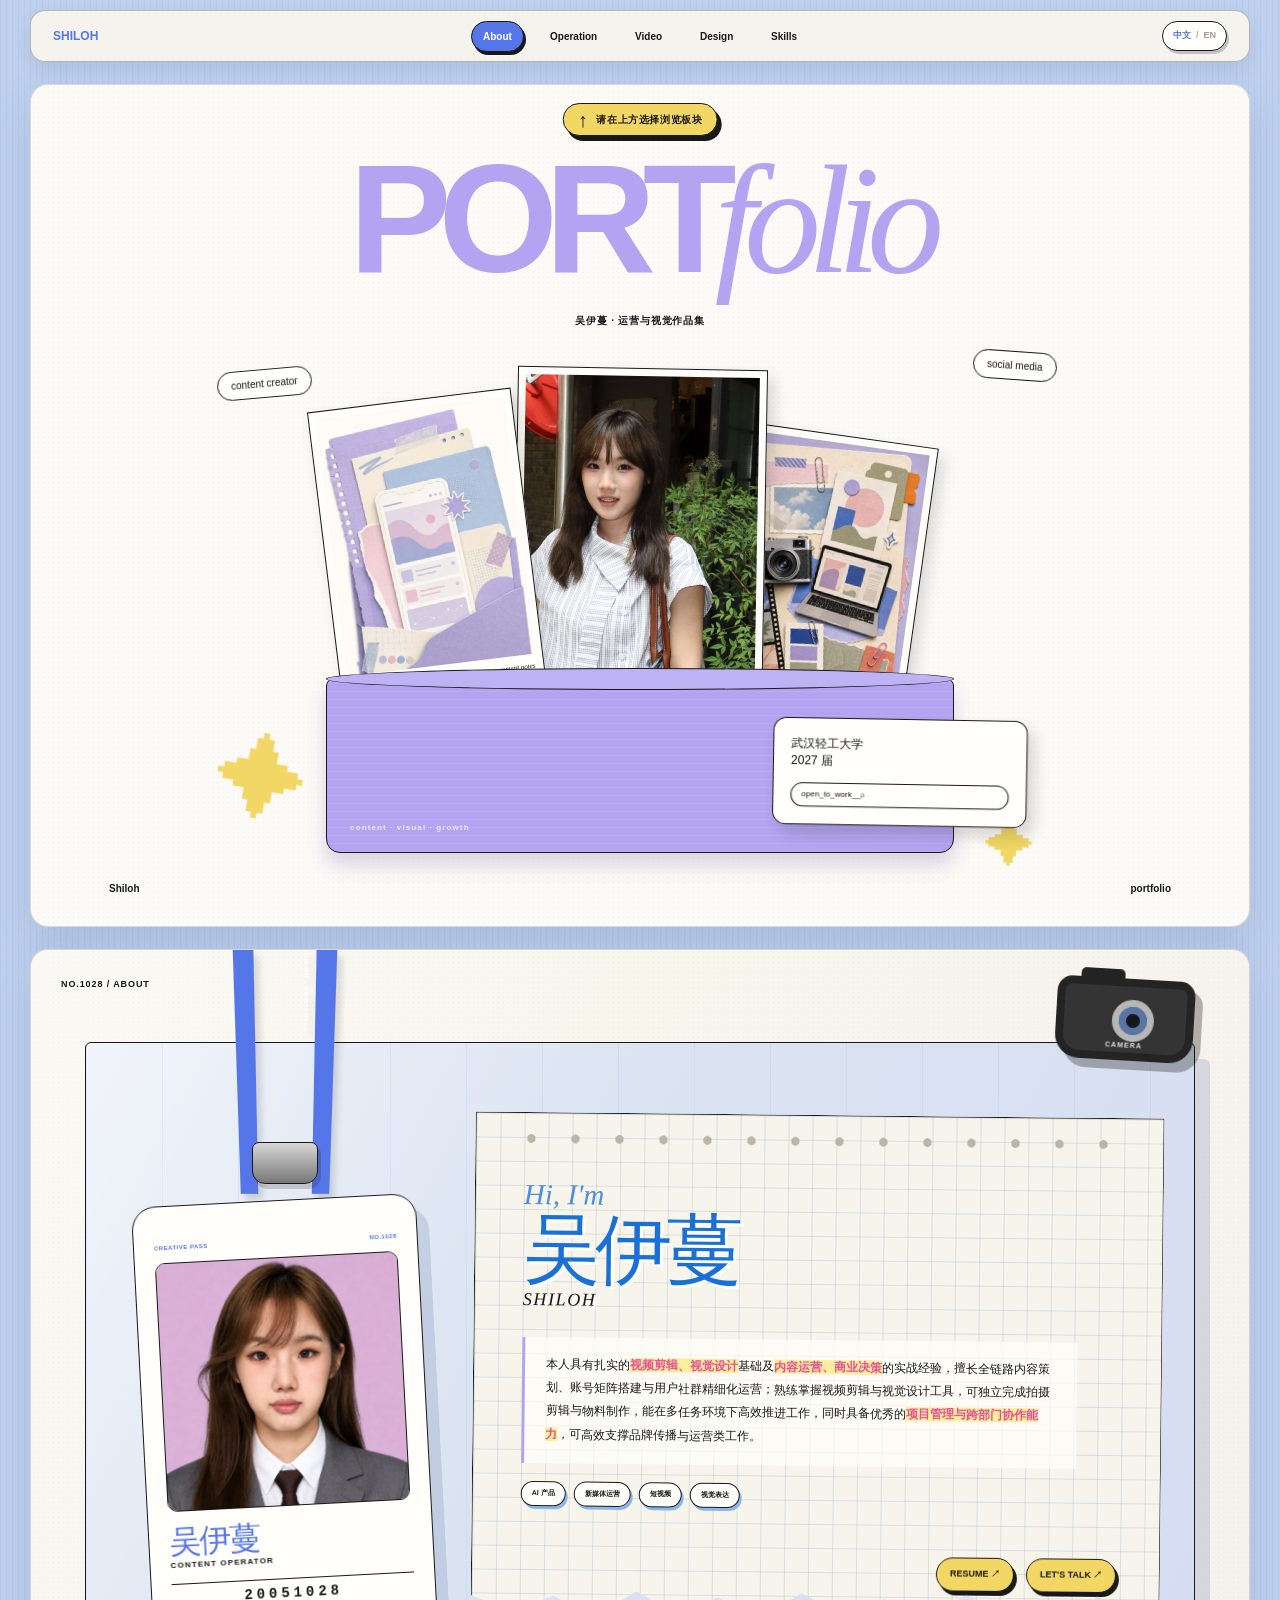
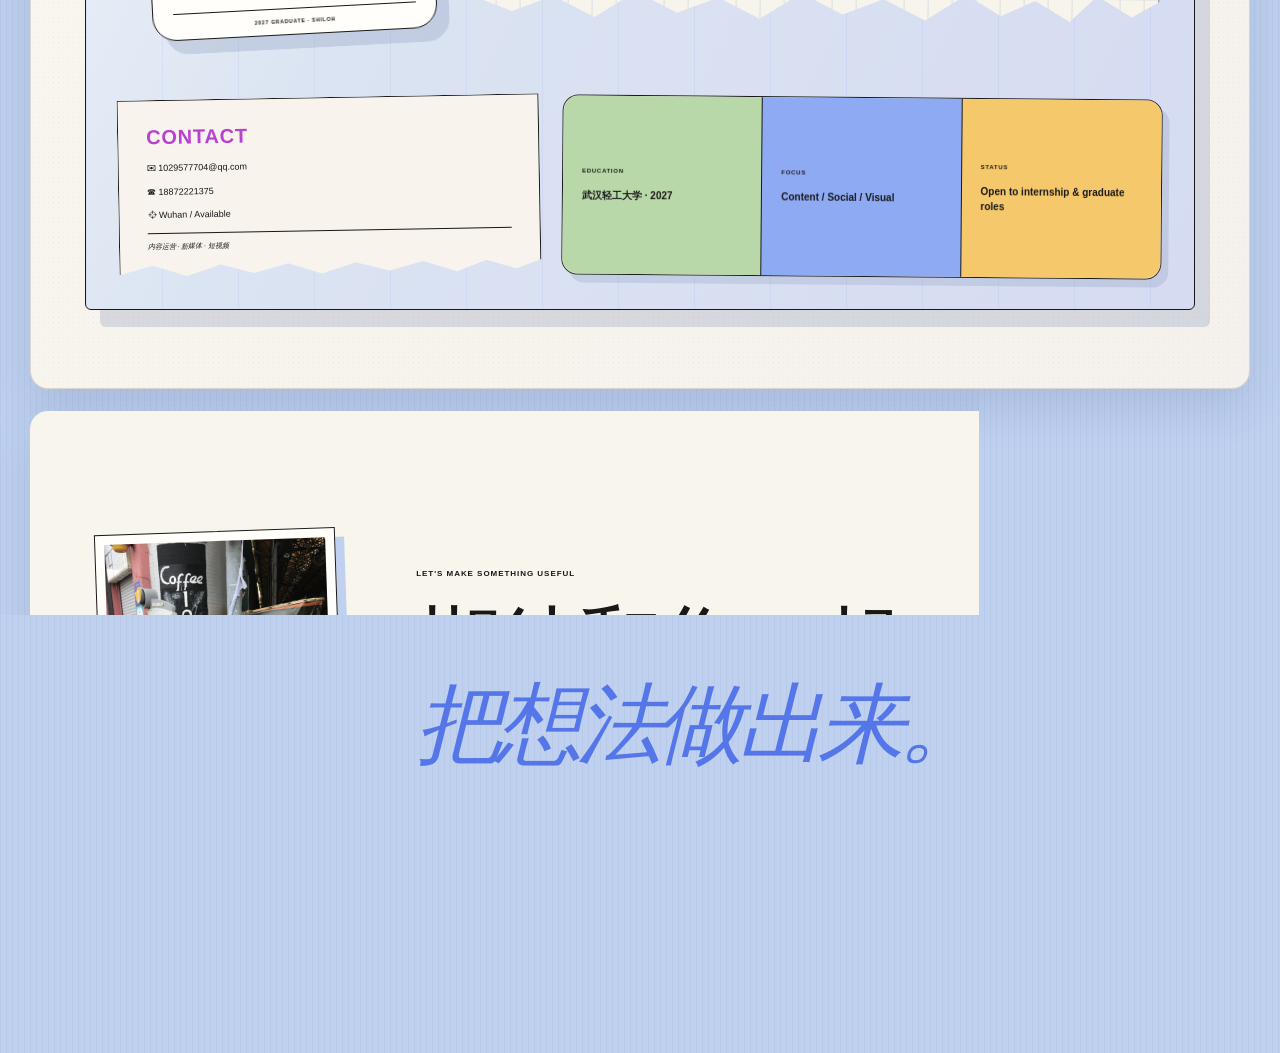
==== commit 15024eaf: "Activate mobile performance fixes" ====
--- a/index.html
+++ b/index.html
@@ -1,4 +1,4 @@
-<!DOCTYPE html><html lang="zh-CN"><head><meta charSet="utf-8"/><meta name="viewport" content="width=device-width, initial-scale=1"/><link rel="preload" href="/images/cover/side-left.jpg" as="image"/><link rel="preload" href="/images/life/hero.jpg" as="image" fetchPriority="high"/><link rel="preload" href="/images/cover/side-right.jpg" as="image"/><link rel="stylesheet" href="/_next/static/chunks/0lf2jbe5za3gt.css" data-precedence="next"/><link rel="preload" as="script" fetchPriority="low" href="/_next/static/chunks/10mluhc84.1ee.js"/><script src="/_next/static/chunks/0pbz.j~ornctw.js" async=""></script><script src="/_next/static/chunks/0c_u0uom0kk-9.js" async=""></script><script src="/_next/static/chunks/turbopack-0-2-jyq65k6gh.js" async=""></script><script src="/_next/static/chunks/0b-.ij0mqhtov.js" async=""></script><script src="/_next/static/chunks/00c02mzq9v7ce.js" async=""></script><title>吴伊蔓｜内容运营与视觉作品集</title><meta name="description" content="吴伊蔓的个人作品集，展示 AI 产品内容运营、短视频制作、视觉设计与用户增长项目。"/><meta property="og:title" content="吴伊蔓｜内容运营与视觉作品集"/><meta property="og:description" content="内容运营、短视频、AI 产品与视觉设计作品集。"/><meta property="og:url" content="https://shiloh-portfolio.511111man1028.workers.dev/"/><meta property="og:image" content="https://shiloh-portfolio.511111man1028.workers.dev/og.png"/><meta property="og:image:width" content="1200"/><meta property="og:image:height" content="630"/><meta property="og:type" content="website"/><meta name="twitter:card" content="summary_large_image"/><meta name="twitter:title" content="吴伊蔓｜内容运营与视觉作品集"/><meta name="twitter:description" content="内容运营、短视频、AI 产品与视觉设计作品集。"/><meta name="twitter:image" content="https://shiloh-portfolio.511111man1028.workers.dev/og.png"/><link rel="shortcut icon" href="/favicon.svg"/><link rel="icon" href="/favicon.svg"/><script src="/_next/static/chunks/03~yq9q893hmn.js" noModule=""></script></head><body><div hidden=""><!--$--><!--/$--></div><main id="top"><header class="topbar"><a class="top-name" href="#about">SHILOH</a><nav aria-label="主导航"><a href="#about">About</a><a href="#operation">Operation</a><a href="#video">Video</a><a href="#design">Design</a><a href="#skills">Skills</a></nav><div class="language-toggle"><button class="language-toggle-button" type="button" aria-label="切换为英文"><span data-language-label="zh">中文</span><i aria-hidden="true">/</i><span data-language-label="en">EN</span></button></div></header><section class="cover-board portfolio-panel" id="home" aria-labelledby="cover-title"><div class="cover-arrow" role="note" aria-label="请在上方导航选择浏览板块"><span aria-hidden="true">↑</span><b>请在上方选择浏览板块</b></div><div class="cover-title"><h1 id="cover-title" aria-label="PORTfolio"><strong><span>P</span><span>O</span><span>R</span><span>T</span></strong><em><span>f</span><span>o</span><span>l</span><span>i</span><span>o</span></em></h1><p>吴伊蔓 · 运营与视觉作品集</p></div><div class="cover-scene"><span class="pill pill-left">content creator</span><span class="pill pill-right">social media</span><div class="cover-images"><figure class="cover-photo cover-photo-left"><img src="/images/cover/side-left.jpg" alt="内容运营主题纸张拼贴" decoding="async"/><figcaption>content notes</figcaption></figure><figure class="cover-photo cover-photo-main"><img src="/images/life/hero.jpg" alt="吴伊蔓的生活照" decoding="async" fetchPriority="high"/><figcaption>Shiloh · 2026</figcaption></figure><figure class="cover-photo cover-photo-right"><img src="/images/cover/side-right.jpg" alt="相机与创作工作台拼贴" decoding="async"/><figcaption>creative desk</figcaption></figure></div><div class="cover-pocket"><span>content · visual · growth</span></div><div class="cover-search"><p>武汉轻工大学<br/>2027 届</p><span>open_to_work__⌕</span></div><span class="cover-star star-left">✦</span><span class="cover-star star-right">✦</span></div><div class="cover-footer"><span>Shiloh</span><span>portfolio</span></div></section><section class="paper-slide about-slide portfolio-panel" id="about"><div class="slide-index">NO.1028 / ABOUT</div><div class="about-fabric" aria-hidden="true"></div><span class="about-camera" aria-hidden="true">CAMERA</span><div class="about-desk"><div class="badge-stage" aria-label="吴伊蔓个人工牌"><span class="lanyard" aria-hidden="true"></span><span class="badge-clip" aria-hidden="true"></span><article class="employee-badge" role="button" tabindex="0" aria-pressed="false" aria-label="点击翻转个人工牌"><div class="badge-flip-inner"><div class="badge-face badge-front"><div class="badge-topline"><span>CREATIVE PASS</span><b>NO.1028</b></div><img src="/images/profile/id-photo-lavender.jpg" alt="吴伊蔓证件照" loading="lazy" decoding="async"/><h3>吴伊蔓</h3><p>CONTENT OPERATOR</p><div class="badge-code">20051028</div><small>2027 GRADUATE · SHILOH</small></div><div class="badge-face badge-back"><small>PROFILE / BACK</small><h3>ABOUT ME</h3><dl><div><dt>求职方向</dt><dd>内容运营 · 新媒体 · 视频</dd></div><div><dt>所在地</dt><dd>武汉 / 可到岗</dd></div><div><dt>毕业时间</dt><dd>2027</dd></div></dl><span>再次点击翻回正面 ↻</span></div></div></article></div><article class="about-grid-paper"><span class="paper-holes" aria-hidden="true"></span><p class="about-script">Hi, I&#x27;m</p><h2>吴伊蔓 <em>SHILOH</em></h2><p class="about-body">本人具有扎实的<strong>视频剪辑、视觉设计</strong>基础及<strong>内容运营、商业决策</strong>的实战经验，擅长全链路内容策划、账号矩阵搭建与用户社群精细化运营；熟练掌握视频剪辑与视觉设计工具，可独立完成拍摄剪辑与物料制作，能在多任务环境下高效推进工作，同时具备优秀的<strong>项目管理与跨部门协作能力</strong>，可高效支撑品牌传播与运营类工作。</p><div class="about-focus-tags"><span>AI 产品</span><span>新媒体运营</span><span>短视频</span><span>视觉表达</span></div><div class="about-links"><button class="resume-trigger" type="button">RESUME ↗</button><a href="mailto:1029577704@qq.com">LET&#x27;S TALK ↗</a></div></article><aside class="about-contact-note"><b>CONTACT</b><span>✉ 1029577704@qq.com</span><a href="tel:18872221375">☎ 18872221375</a><span>⌖ Wuhan / Available</span><small>内容运营 · 新媒体 · 短视频</small></aside><div class="about-profile-strip"><div><small>EDUCATION</small><b>武汉轻工大学 · 2027</b></div><div><small>FOCUS</small><b>Content / Social / Visual</b></div><div><small>STATUS</small><b>Open to internship &amp; graduate roles</b></div></div></div></section><section class="operation-section portfolio-panel" id="operation"><div class="chapter-heading"><span>02 / OPERATION</span><h2>Selected work <em>&amp; experience</em></h2><p>从产品理解到内容落地，我负责选题、制作、发布与复盘，也持续积累社媒增长和用户沟通经验。</p></div><div class="project-tabs" aria-label="项目索引"><a class="project-tab tab-blue" href="#case-01"><div class="project-tab-top"><small>01</small><img src="/images/logos/fish.jpg" alt="Fish Audio logo" loading="lazy" decoding="async"/></div><h3>Fish Audio</h3><p>AI 语音平台</p><span class="project-tab-result">10W+ 单条播放</span></a><a class="project-tab tab-pink" href="#case-02"><div class="project-tab-top"><small>02</small><img src="/images/logos/thankyou.png" alt="ThankYouAI logo" loading="lazy" decoding="async"/></div><h3>ThankYouAI</h3><p>AI 聚合生成平台</p><span class="project-tab-result">爆款内容 · 多平台供给</span></a><a class="project-tab tab-orange" href="#case-03"><div class="project-tab-top"><small>03</small><img src="/images/logos/keruyun.jpg" alt="客如云 logo" loading="lazy" decoding="async"/></div><h3>客如云</h3><p>本地生活与品牌短视频</p><span class="project-tab-result">多条内容播放破万</span></a><a class="project-tab tab-green" href="#case-04"><div class="project-tab-top"><small>04</small><span class="solid-purple-logo" role="img" aria-label="某AI产品 logo"></span></div><h3>某AI产品</h3><p>AI 产品内容运营</p><span class="project-tab-result">50+ 物料 · 1000+ 社群</span></a></div><div class="case-list"><article class="case-board case-blue" id="case-01"><header class="case-header"><span>01</span><span>2024.07 — 2025.07</span></header><div class="case-copy"><img class="case-logo" src="/images/logos/fish.jpg" alt="Fish Audio logo" loading="lazy" decoding="async"/><small>AI 语音平台</small><h3>Fish Audio</h3><p>围绕 AI 语音产品进行内容策划、视频剪辑与账号矩阵搭建，把技术能力转化为更容易理解和传播的内容。</p><dl><div><dt>MY ROLE</dt><dd>内容策划 / 视频剪辑 / 账号冷启动 / 品牌视觉</dd></div><div><dt>RESULT</dt><dd>Bilibili 单条播放 10W+、互动 1000+，获得海外垂类 KOL 自发传播。</dd></div></dl></div><div class="case-collage"><figure class="case-gallery-item case-gallery-item-1"><img src="/images/operation/fish/01-performance.jpg" alt="Fish Audio 作品展示 1" loading="lazy"/><figcaption>0<!-- -->1<!-- --> / <!-- -->Fish Audio</figcaption></figure><figure class="case-gallery-item case-gallery-item-2"><img src="/images/operation/fish/02-brand-poster.jpg" alt="Fish Audio 作品展示 2" loading="lazy"/><figcaption>0<!-- -->2<!-- --> / <!-- -->Fish Audio</figcaption></figure><figure class="case-gallery-item case-gallery-item-3"><img src="/images/operation/fish/03-growth-poster.jpg" alt="Fish Audio 作品展示 3" loading="lazy"/><figcaption>0<!-- -->3<!-- --> / <!-- -->Fish Audio</figcaption></figure></div></article><article class="case-board case-pink" id="case-02"><header class="case-header"><span>02</span><span>2026 — 至今</span></header><div class="case-copy"><img class="case-logo" src="/images/logos/thankyou.png" alt="ThankYouAI logo" loading="lazy" decoding="async"/><small>AI 聚合生成平台</small><h3>ThankYouAI</h3><p>负责官方抖音内容、官网工作流、SEO 文章与视觉封面，将复杂 AI 功能转译为可理解、可使用的内容。</p><dl><div><dt>MY ROLE</dt><dd>官号运营 / 视频制作 / AI 工作流 / SEO / 创作者拓展</dd></div><div><dt>RESULT</dt><dd>官方社媒产出过爆款内容，并通过工作流模板、SEO 文章与视觉素材持续完善平台内容供给。</dd></div></dl></div><div class="case-collage"><figure class="case-gallery-item case-gallery-item-1"><img src="/images/operation/thankyou/01-cover.jpg" alt="ThankYouAI 作品展示 1" loading="lazy"/><figcaption>0<!-- -->1<!-- --> / <!-- -->ThankYouAI</figcaption></figure><figure class="case-gallery-item case-gallery-item-2"><img src="/images/operation/thankyou/02-social.jpg" alt="ThankYouAI 作品展示 2" loading="lazy"/><figcaption>0<!-- -->2<!-- --> / <!-- -->ThankYouAI</figcaption></figure><figure class="case-gallery-item case-gallery-item-3"><img src="/images/operation/thankyou/03-cover.jpeg" alt="ThankYouAI 作品展示 3" loading="lazy"/><figcaption>0<!-- -->3<!-- --> / <!-- -->ThankYouAI</figcaption></figure></div></article><article class="case-board case-orange" id="case-03"><header class="case-header"><span>03</span><span>2026.03 — 2026.06</span></header><div class="case-copy"><img class="case-logo" src="/images/logos/keruyun.jpg" alt="客如云 logo" loading="lazy" decoding="async"/><small>本地生活与品牌短视频</small><h3>客如云</h3><p>围绕商家经营场景策划并制作短视频，覆盖选题、发布、数据复盘、商业信息流和线下门店实拍。</p><dl><div><dt>MY ROLE</dt><dd>抖音运营 / 外景拍摄 / 商业剪辑 / 数据复盘</dd></div><div><dt>RESULT</dt><dd>产出多条播放量破万内容，持续承接潜在商家咨询与品牌传播需求。</dd></div></dl></div><div class="case-collage"><figure class="case-gallery-item case-gallery-item-1"><img src="/images/operation/keruyun/01-account.jpg" alt="客如云 作品展示 1" loading="lazy"/><figcaption>0<!-- -->1<!-- --> / <!-- -->客如云</figcaption></figure></div></article><article class="case-board case-green" id="case-04"><header class="case-header"><span>04</span><span>2025.09 — 2026.03</span></header><div class="case-copy"><span class="case-logo solid-purple-logo" role="img" aria-label="某AI产品 logo"></span><small>AI 产品内容运营</small><h3>某AI产品</h3><p>参与早期内容与用户体系搭建，负责合规官号内容、教程物料、多平台矩阵、KOC 合作与核心用户社群。</p><dl><div><dt>MY ROLE</dt><dd>官号内容 / 教程视频 / KOC 合作 / 社群运营</dd></div><div><dt>RESULT</dt><dd>产出 50+ 内容物料，对接 20+ 垂类 KOC，参与搭建 1000+ 用户社群。</dd></div></dl></div><div class="case-collage"><figure class="case-gallery-item case-gallery-item-1"><img src="/images/operation/feelin/01-recruitment.jpg" alt="某AI产品 作品展示 1" loading="lazy"/><figcaption>0<!-- -->1<!-- --> / <!-- -->某AI产品</figcaption></figure><figure class="case-gallery-item case-gallery-item-2"><img src="/images/operation/feelin/02-campaign-redacted.jpg" alt="某AI产品 作品展示 2" loading="lazy"/><figcaption>0<!-- -->2<!-- --> / <!-- -->某AI产品</figcaption></figure><figure class="case-gallery-item case-gallery-item-3"><img src="/images/operation/feelin/03-social-redacted.jpg" alt="某AI产品 作品展示 3" loading="lazy"/><figcaption>0<!-- -->3<!-- --> / <!-- -->某AI产品</figcaption></figure></div></article></div></section><section class="video-section portfolio-panel" id="video"><div class="chapter-heading video-title"><span>03 / VIDEO</span><h2>Press play, <em>see the work.</em></h2><p>从混剪开始，依次呈现教程、信息流与产品内容。</p></div><div class="video-wall"><div class="video-divider"><span>EDITING SHOWREEL</span><small>19 / selected works</small></div><figure class="video-work video-orange video-format-landscape video-order-1 video-featured"><video src="/videos/edit-montage.m4v" controls="" preload="metadata" playsInline="" aria-label="混剪视频作品，完整预览 · 17s"></video><figcaption><span>01</span><div><b>混剪</b><small>节奏与镜头组合<!-- --> · 完整预览 · 17s</small></div></figcaption></figure><figure class="video-work video-lilac video-format-landscape video-order-2"><video src="/videos/edit-feature-intro.m4v" controls="" preload="metadata" playsInline="" aria-label="功能介绍视频作品，15s 预览"></video><figcaption><span>02</span><div><b>功能介绍</b><small>产品卖点可视化<!-- --> · 15s 预览</small></div></figcaption></figure><figure class="video-work video-green video-format-landscape video-order-3"><video src="/videos/edit-web-promo-1.m4v" controls="" preload="metadata" playsInline="" aria-label="网页推广 01视频作品，15s 预览"></video><figcaption><span>03</span><div><b>网页推广 01</b><small>网页产品推广<!-- --> · 15s 预览</small></div></figcaption></figure><figure class="video-work video-wine video-format-landscape video-order-4"><video src="/videos/ai-showcase/luxury-concept.mp4" controls="" preload="metadata" playsInline="" aria-label="哥特风PV视频作品"></video><figcaption><span>04</span><div><b>哥特风PV</b><small>哥特美学视觉叙事</small></div></figcaption></figure><figure class="video-work video-green video-format-landscape video-order-5"><video src="/videos/ai-showcase/mango-promo.mp4" controls="" preload="metadata" playsInline="" aria-label="饮料宣传片视频作品"></video><figcaption><span>05</span><div><b>饮料宣传片</b><small>饮品产品质感广告</small></div></figcaption></figure><figure class="video-work video-blue video-format-landscape video-order-6"><video src="/videos/ai-showcase/pepsi-promo.mp4" controls="" preload="metadata" playsInline="" aria-label="美式复古短片视频作品"></video><figcaption><span>06</span><div><b>美式复古短片</b><small>复古品牌视觉练习</small></div></figcaption></figure><figure class="video-work video-rose video-format-landscape video-order-7"><video src="/videos/ai-showcase/light-concept.mp4" controls="" preload="metadata" playsInline="" aria-label="光影风格短片视频作品"></video><figcaption><span>07</span><div><b>光影风格短片</b><small>黑白氛围视觉实验</small></div></figcaption></figure><figure class="video-work video-coral video-format-landscape video-order-8"><video src="/videos/edit-tutorial.m4v" controls="" preload="metadata" playsInline="" aria-label="教程视频作品，15s 预览"></video><figcaption><span>08</span><div><b>教程</b><small>步骤拆解与画面引导<!-- --> · 15s 预览</small></div></figcaption></figure><figure class="video-work video-sky video-format-landscape video-order-9"><video src="/videos/edit-web-promo-2.m4v" controls="" preload="metadata" playsInline="" aria-label="网页推广 02视频作品，15s 预览"></video><figcaption><span>09</span><div><b>网页推广 02</b><small>网页产品推广<!-- --> · 15s 预览</small></div></figcaption></figure><figure class="video-work video-mint video-format-landscape video-order-10"><video src="/videos/edit-digital-human.m4v" controls="" preload="metadata" playsInline="" aria-label="数字人起号视频作品，15s 预览"></video><figcaption><span>10</span><div><b>数字人起号</b><small>账号冷启动内容<!-- --> · 15s 预览</small></div></figcaption></figure><figure class="video-work video-wine video-format-landscape video-order-11"><video src="/videos/edit-game-ui.m4v" controls="" preload="metadata" playsInline="" aria-label="游戏 UI 设计视频作品，完整预览 · 15s"></video><figcaption><span>11</span><div><b>游戏 UI 设计</b><small>界面与交互展示<!-- --> · 完整预览 · 15s</small></div></figcaption></figure><figure class="video-work video-sky video-format-portrait video-order-12"><video src="/videos/ai-showcase/emotion-delete.mp4" controls="" preload="metadata" playsInline="" aria-label="粘土画风情绪短片视频作品"></video><figcaption><span>12</span><div><b>粘土画风情绪短片</b><small>粘土质感情绪叙事</small></div></figcaption></figure><figure class="video-work video-orange video-format-landscape video-order-13"><video src="/videos/ai-showcase/viking-voyage.mp4" controls="" preload="metadata" playsInline="" aria-label="仿奥德赛史诗电影感视频作品"></video><figcaption><span>13</span><div><b>仿奥德赛史诗电影感</b><small>史诗电影感叙事练习</small></div></figcaption></figure><figure class="video-work video-lilac video-format-landscape video-order-14"><video src="/videos/ai-showcase/stage-elephant.mp4" controls="" preload="metadata" playsInline="" aria-label="荒诞黑暗视频视频作品"></video><figcaption><span>14</span><div><b>荒诞黑暗视频</b><small>荒诞舞台视觉影像</small></div></figcaption></figure><figure class="video-work video-coral video-format-landscape video-order-15"><video src="/videos/ai-showcase/sunglasses-promo.mp4" controls="" preload="metadata" playsInline="" aria-label="墨镜宣传片视频作品"></video><figcaption><span>15</span><div><b>墨镜宣传片</b><small>夏日公路广告影像</small></div></figcaption></figure><figure class="video-work video-yellow video-format-landscape video-order-16"><video src="/videos/ai-showcase/beach-hat-promo.mp4" controls="" preload="metadata" playsInline="" aria-label="动画分镜练习视频作品"></video><figcaption><span>16</span><div><b>动画分镜练习</b><small>海滩场景动画分镜</small></div></figcaption></figure><figure class="video-work video-rose video-format-portrait video-order-17"><video src="/videos/edit-ad-feed.m4v" controls="" preload="metadata" playsInline="" aria-label="信息流视频作品，15s 预览"></video><figcaption><span>17</span><div><b>信息流</b><small>商业信息流剪辑<!-- --> · 15s 预览</small></div></figcaption></figure><figure class="video-work video-blue video-format-portrait video-order-18"><video src="/videos/edit-comic-drama.m4v" controls="" preload="metadata" playsInline="" aria-label="漫剧视频作品，15s 预览"></video><figcaption><span>18</span><div><b>漫剧</b><small>剧情节奏与氛围包装<!-- --> · 15s 预览</small></div></figcaption></figure><figure class="video-work video-yellow video-format-portrait video-order-19"><video src="/videos/edit-platform-growth.m4v" controls="" preload="metadata" playsInline="" aria-label="平台引流视频作品，完整预览 · 18s"></video><figcaption><span>19</span><div><b>平台引流</b><small>转化导向内容<!-- --> · 完整预览 · 18s</small></div></figcaption></figure></div></section><section class="paper-slide design-slide portfolio-panel" id="design"><div class="slide-index">04 / DESIGN BOARD</div><div class="design-heading"><h2>Visual<br/><em>archive</em></h2><p>展现不同风格的视觉作品集。</p></div><section class="poster-orbit-stage" aria-label="互动 3D 海报环廊"><div class="poster-orbit-viewport" role="group" tabindex="0" aria-label="左右拖动旋转海报"><div class="poster-orbit-ring" style="--orbit-rotation:0deg"><figure class="poster-orbit-card" style="--poster-angle:0deg;width:270px;height:179.296875px;margin-left:-135px;margin-top:-89.6484375px" data-orbit-index="0" role="link" tabindex="0" aria-label="查看下方的新中式海报"><img class="poster-orbit-depth" style="--poster-depth:-6px" src="/images/design/new-chinese.jpg" alt="" draggable="false" loading="lazy" decoding="async" aria-hidden="true"/><img class="poster-orbit-depth" style="--poster-depth:-5px" src="/images/design/new-chinese.jpg" alt="" draggable="false" loading="lazy" decoding="async" aria-hidden="true"/><img class="poster-orbit-depth" style="--poster-depth:-4px" src="/images/design/new-chinese.jpg" alt="" draggable="false" loading="lazy" decoding="async" aria-hidden="true"/><img class="poster-orbit-depth" style="--poster-depth:-3px" src="/images/design/new-chinese.jpg" alt="" draggable="false" loading="lazy" decoding="async" aria-hidden="true"/><img class="poster-orbit-depth" style="--poster-depth:-2px" src="/images/design/new-chinese.jpg" alt="" draggable="false" loading="lazy" decoding="async" aria-hidden="true"/><img class="poster-orbit-depth" style="--poster-depth:-1px" src="/images/design/new-chinese.jpg" alt="" draggable="false" loading="lazy" decoding="async" aria-hidden="true"/><div class="poster-orbit-face poster-orbit-front"><img src="/images/design/new-chinese.jpg" alt="新中式海报" draggable="false" loading="lazy" decoding="async"/></div><div class="poster-orbit-face poster-orbit-back" aria-hidden="true"><img src="/images/design/new-chinese.jpg" alt="" draggable="false" loading="lazy" decoding="async"/></div></figure><figure class="poster-orbit-card" style="--poster-angle:36deg;width:133.875px;height:238px;margin-left:-66.9375px;margin-top:-119px" data-orbit-index="1" role="link" tabindex="0" aria-label="查看下方的美学主义"><img class="poster-orbit-depth" style="--poster-depth:-6px" src="/images/design/aestheticism.jpg" alt="" draggable="false" loading="lazy" decoding="async" aria-hidden="true"/><img class="poster-orbit-depth" style="--poster-depth:-5px" src="/images/design/aestheticism.jpg" alt="" draggable="false" loading="lazy" decoding="async" aria-hidden="true"/><img class="poster-orbit-depth" style="--poster-depth:-4px" src="/images/design/aestheticism.jpg" alt="" draggable="false" loading="lazy" decoding="async" aria-hidden="true"/><img class="poster-orbit-depth" style="--poster-depth:-3px" src="/images/design/aestheticism.jpg" alt="" draggable="false" loading="lazy" decoding="async" aria-hidden="true"/><img class="poster-orbit-depth" style="--poster-depth:-2px" src="/images/design/aestheticism.jpg" alt="" draggable="false" loading="lazy" decoding="async" aria-hidden="true"/><img class="poster-orbit-depth" style="--poster-depth:-1px" src="/images/design/aestheticism.jpg" alt="" draggable="false" loading="lazy" decoding="async" aria-hidden="true"/><div class="poster-orbit-face poster-orbit-front"><img src="/images/design/aestheticism.jpg" alt="美学主义" draggable="false" loading="lazy" decoding="async"/></div><div class="poster-orbit-face poster-orbit-back" aria-hidden="true"><img src="/images/design/aestheticism.jpg" alt="" draggable="false" loading="lazy" decoding="async"/></div></figure><figure class="poster-orbit-card" style="--poster-angle:72deg;width:178.5px;height:238px;margin-left:-89.25px;margin-top:-119px" data-orbit-index="2" role="link" tabindex="0" aria-label="查看下方的扁平矢量插图 · 3:4"><img class="poster-orbit-depth" style="--poster-depth:-6px" src="/images/design/flat-vector-portrait.jpg" alt="" draggable="false" loading="lazy" decoding="async" aria-hidden="true"/><img class="poster-orbit-depth" style="--poster-depth:-5px" src="/images/design/flat-vector-portrait.jpg" alt="" draggable="false" loading="lazy" decoding="async" aria-hidden="true"/><img class="poster-orbit-depth" style="--poster-depth:-4px" src="/images/design/flat-vector-portrait.jpg" alt="" draggable="false" loading="lazy" decoding="async" aria-hidden="true"/><img class="poster-orbit-depth" style="--poster-depth:-3px" src="/images/design/flat-vector-portrait.jpg" alt="" draggable="false" loading="lazy" decoding="async" aria-hidden="true"/><img class="poster-orbit-depth" style="--poster-depth:-2px" src="/images/design/flat-vector-portrait.jpg" alt="" draggable="false" loading="lazy" decoding="async" aria-hidden="true"/><img class="poster-orbit-depth" style="--poster-depth:-1px" src="/images/design/flat-vector-portrait.jpg" alt="" draggable="false" loading="lazy" decoding="async" aria-hidden="true"/><div class="poster-orbit-face poster-orbit-front"><img src="/images/design/flat-vector-portrait.jpg" alt="扁平矢量插图 · 3:4" draggable="false" loading="lazy" decoding="async"/></div><div class="poster-orbit-face poster-orbit-back" aria-hidden="true"><img src="/images/design/flat-vector-portrait.jpg" alt="" draggable="false" loading="lazy" decoding="async"/></div></figure><figure class="poster-orbit-card" style="--poster-angle:108deg;width:270px;height:151.875px;margin-left:-135px;margin-top:-75.9375px" data-orbit-index="3" role="link" tabindex="0" aria-label="查看下方的扁平矢量插图 · 16:9"><img class="poster-orbit-depth" style="--poster-depth:-6px" src="/images/design/flat-vector-wide.jpg" alt="" draggable="false" loading="lazy" decoding="async" aria-hidden="true"/><img class="poster-orbit-depth" style="--poster-depth:-5px" src="/images/design/flat-vector-wide.jpg" alt="" draggable="false" loading="lazy" decoding="async" aria-hidden="true"/><img class="poster-orbit-depth" style="--poster-depth:-4px" src="/images/design/flat-vector-wide.jpg" alt="" draggable="false" loading="lazy" decoding="async" aria-hidden="true"/><img class="poster-orbit-depth" style="--poster-depth:-3px" src="/images/design/flat-vector-wide.jpg" alt="" draggable="false" loading="lazy" decoding="async" aria-hidden="true"/><img class="poster-orbit-depth" style="--poster-depth:-2px" src="/images/design/flat-vector-wide.jpg" alt="" draggable="false" loading="lazy" decoding="async" aria-hidden="true"/><img class="poster-orbit-depth" style="--poster-depth:-1px" src="/images/design/flat-vector-wide.jpg" alt="" draggable="false" loading="lazy" decoding="async" aria-hidden="true"/><div class="poster-orbit-face poster-orbit-front"><img src="/images/design/flat-vector-wide.jpg" alt="扁平矢量插图 · 16:9" draggable="false" loading="lazy" decoding="async"/></div><div class="poster-orbit-face poster-orbit-back" aria-hidden="true"><img src="/images/design/flat-vector-wide.jpg" alt="" draggable="false" loading="lazy" decoding="async"/></div></figure><figure class="poster-orbit-card" style="--poster-angle:144deg;width:178.5px;height:238px;margin-left:-89.25px;margin-top:-119px" data-orbit-index="4" role="link" tabindex="0" aria-label="查看下方的520 涂鸦花束海报"><img class="poster-orbit-depth" style="--poster-depth:-6px" src="/images/design/flower-bouquet.jpg" alt="" draggable="false" loading="lazy" decoding="async" aria-hidden="true"/><img class="poster-orbit-depth" style="--poster-depth:-5px" src="/images/design/flower-bouquet.jpg" alt="" draggable="false" loading="lazy" decoding="async" aria-hidden="true"/><img class="poster-orbit-depth" style="--poster-depth:-4px" src="/images/design/flower-bouquet.jpg" alt="" draggable="false" loading="lazy" decoding="async" aria-hidden="true"/><img class="poster-orbit-depth" style="--poster-depth:-3px" src="/images/design/flower-bouquet.jpg" alt="" draggable="false" loading="lazy" decoding="async" aria-hidden="true"/><img class="poster-orbit-depth" style="--poster-depth:-2px" src="/images/design/flower-bouquet.jpg" alt="" draggable="false" loading="lazy" decoding="async" aria-hidden="true"/><img class="poster-orbit-depth" style="--poster-depth:-1px" src="/images/design/flower-bouquet.jpg" alt="" draggable="false" loading="lazy" decoding="async" aria-hidden="true"/><div class="poster-orbit-face poster-orbit-front"><img src="/images/design/flower-bouquet.jpg" alt="520 涂鸦花束海报" draggable="false" loading="lazy" decoding="async"/></div><div class="poster-orbit-face poster-orbit-back" aria-hidden="true"><img src="/images/design/flower-bouquet.jpg" alt="" draggable="false" loading="lazy" decoding="async"/></div></figure><figure class="poster-orbit-card" style="--poster-angle:180deg;width:270px;height:151.875px;margin-left:-135px;margin-top:-75.9375px" data-orbit-index="5" role="link" tabindex="0" aria-label="查看下方的写意水彩风格"><img class="poster-orbit-depth" style="--poster-depth:-6px" src="/images/design/watercolor.jpg" alt="" draggable="false" loading="lazy" decoding="async" aria-hidden="true"/><img class="poster-orbit-depth" style="--poster-depth:-5px" src="/images/design/watercolor.jpg" alt="" draggable="false" loading="lazy" decoding="async" aria-hidden="true"/><img class="poster-orbit-depth" style="--poster-depth:-4px" src="/images/design/watercolor.jpg" alt="" draggable="false" loading="lazy" decoding="async" aria-hidden="true"/><img class="poster-orbit-depth" style="--poster-depth:-3px" src="/images/design/watercolor.jpg" alt="" draggable="false" loading="lazy" decoding="async" aria-hidden="true"/><img class="poster-orbit-depth" style="--poster-depth:-2px" src="/images/design/watercolor.jpg" alt="" draggable="false" loading="lazy" decoding="async" aria-hidden="true"/><img class="poster-orbit-depth" style="--poster-depth:-1px" src="/images/design/watercolor.jpg" alt="" draggable="false" loading="lazy" decoding="async" aria-hidden="true"/><div class="poster-orbit-face poster-orbit-front"><img src="/images/design/watercolor.jpg" alt="写意水彩风格" draggable="false" loading="lazy" decoding="async"/></div><div class="poster-orbit-face poster-orbit-back" aria-hidden="true"><img src="/images/design/watercolor.jpg" alt="" draggable="false" loading="lazy" decoding="async"/></div></figure><figure class="poster-orbit-card" style="--poster-angle:216deg;width:133.875px;height:238px;margin-left:-66.9375px;margin-top:-119px" data-orbit-index="6" role="link" tabindex="0" aria-label="查看下方的CityPOP 复古风格"><img class="poster-orbit-depth" style="--poster-depth:-6px" src="/images/design/city-pop-new.jpg" alt="" draggable="false" loading="lazy" decoding="async" aria-hidden="true"/><img class="poster-orbit-depth" style="--poster-depth:-5px" src="/images/design/city-pop-new.jpg" alt="" draggable="false" loading="lazy" decoding="async" aria-hidden="true"/><img class="poster-orbit-depth" style="--poster-depth:-4px" src="/images/design/city-pop-new.jpg" alt="" draggable="false" loading="lazy" decoding="async" aria-hidden="true"/><img class="poster-orbit-depth" style="--poster-depth:-3px" src="/images/design/city-pop-new.jpg" alt="" draggable="false" loading="lazy" decoding="async" aria-hidden="true"/><img class="poster-orbit-depth" style="--poster-depth:-2px" src="/images/design/city-pop-new.jpg" alt="" draggable="false" loading="lazy" decoding="async" aria-hidden="true"/><img class="poster-orbit-depth" style="--poster-depth:-1px" src="/images/design/city-pop-new.jpg" alt="" draggable="false" loading="lazy" decoding="async" aria-hidden="true"/><div class="poster-orbit-face poster-orbit-front"><img src="/images/design/city-pop-new.jpg" alt="CityPOP 复古风格" draggable="false" loading="lazy" decoding="async"/></div><div class="poster-orbit-face poster-orbit-back" aria-hidden="true"><img src="/images/design/city-pop-new.jpg" alt="" draggable="false" loading="lazy" decoding="async"/></div></figure><figure class="poster-orbit-card" style="--poster-angle:252deg;width:238px;height:238px;margin-left:-119px;margin-top:-119px" data-orbit-index="7" role="link" tabindex="0" aria-label="查看下方的做旧印刷"><img class="poster-orbit-depth" style="--poster-depth:-6px" src="/images/design/distressed-print.jpg" alt="" draggable="false" loading="lazy" decoding="async" aria-hidden="true"/><img class="poster-orbit-depth" style="--poster-depth:-5px" src="/images/design/distressed-print.jpg" alt="" draggable="false" loading="lazy" decoding="async" aria-hidden="true"/><img class="poster-orbit-depth" style="--poster-depth:-4px" src="/images/design/distressed-print.jpg" alt="" draggable="false" loading="lazy" decoding="async" aria-hidden="true"/><img class="poster-orbit-depth" style="--poster-depth:-3px" src="/images/design/distressed-print.jpg" alt="" draggable="false" loading="lazy" decoding="async" aria-hidden="true"/><img class="poster-orbit-depth" style="--poster-depth:-2px" src="/images/design/distressed-print.jpg" alt="" draggable="false" loading="lazy" decoding="async" aria-hidden="true"/><img class="poster-orbit-depth" style="--poster-depth:-1px" src="/images/design/distressed-print.jpg" alt="" draggable="false" loading="lazy" decoding="async" aria-hidden="true"/><div class="poster-orbit-face poster-orbit-front"><img src="/images/design/distressed-print.jpg" alt="做旧印刷" draggable="false" loading="lazy" decoding="async"/></div><div class="poster-orbit-face poster-orbit-back" aria-hidden="true"><img src="/images/design/distressed-print.jpg" alt="" draggable="false" loading="lazy" decoding="async"/></div></figure><figure class="poster-orbit-card" style="--poster-angle:288deg;width:178.5px;height:238px;margin-left:-89.25px;margin-top:-119px" data-orbit-index="8" role="link" tabindex="0" aria-label="查看下方的RISO 版画桃子海报"><img class="poster-orbit-depth" style="--poster-depth:-6px" src="/images/design/riso-peach.jpg" alt="" draggable="false" loading="lazy" decoding="async" aria-hidden="true"/><img class="poster-orbit-depth" style="--poster-depth:-5px" src="/images/design/riso-peach.jpg" alt="" draggable="false" loading="lazy" decoding="async" aria-hidden="true"/><img class="poster-orbit-depth" style="--poster-depth:-4px" src="/images/design/riso-peach.jpg" alt="" draggable="false" loading="lazy" decoding="async" aria-hidden="true"/><img class="poster-orbit-depth" style="--poster-depth:-3px" src="/images/design/riso-peach.jpg" alt="" draggable="false" loading="lazy" decoding="async" aria-hidden="true"/><img class="poster-orbit-depth" style="--poster-depth:-2px" src="/images/design/riso-peach.jpg" alt="" draggable="false" loading="lazy" decoding="async" aria-hidden="true"/><img class="poster-orbit-depth" style="--poster-depth:-1px" src="/images/design/riso-peach.jpg" alt="" draggable="false" loading="lazy" decoding="async" aria-hidden="true"/><div class="poster-orbit-face poster-orbit-front"><img src="/images/design/riso-peach.jpg" alt="RISO 版画桃子海报" draggable="false" loading="lazy" decoding="async"/></div><div class="poster-orbit-face poster-orbit-back" aria-hidden="true"><img src="/images/design/riso-peach.jpg" alt="" draggable="false" loading="lazy" decoding="async"/></div></figure><figure class="poster-orbit-card" style="--poster-angle:324deg;width:178.5px;height:238px;margin-left:-89.25px;margin-top:-119px" data-orbit-index="9" role="link" tabindex="0" aria-label="查看下方的飘渺幻境海报"><img class="poster-orbit-depth" style="--poster-depth:-6px" src="/images/design/ethereal-new.jpg" alt="" draggable="false" loading="lazy" decoding="async" aria-hidden="true"/><img class="poster-orbit-depth" style="--poster-depth:-5px" src="/images/design/ethereal-new.jpg" alt="" draggable="false" loading="lazy" decoding="async" aria-hidden="true"/><img class="poster-orbit-depth" style="--poster-depth:-4px" src="/images/design/ethereal-new.jpg" alt="" draggable="false" loading="lazy" decoding="async" aria-hidden="true"/><img class="poster-orbit-depth" style="--poster-depth:-3px" src="/images/design/ethereal-new.jpg" alt="" draggable="false" loading="lazy" decoding="async" aria-hidden="true"/><img class="poster-orbit-depth" style="--poster-depth:-2px" src="/images/design/ethereal-new.jpg" alt="" draggable="false" loading="lazy" decoding="async" aria-hidden="true"/><img class="poster-orbit-depth" style="--poster-depth:-1px" src="/images/design/ethereal-new.jpg" alt="" draggable="false" loading="lazy" decoding="async" aria-hidden="true"/><div class="poster-orbit-face poster-orbit-front"><img src="/images/design/ethereal-new.jpg" alt="飘渺幻境海报" draggable="false" loading="lazy" decoding="async"/></div><div class="poster-orbit-face poster-orbit-back" aria-hidden="true"><img src="/images/design/ethereal-new.jpg" alt="" draggable="false" loading="lazy" decoding="async"/></div></figure></div></div></section><div class="design-board"><span class="design-sticker design-sticker-one" aria-hidden="true">visual notes ↗</span><span class="design-sticker design-sticker-two" aria-hidden="true">10 / selected</span><div class="design-column design-column-1"><figure class="design-work design-work-9"><img src="/images/design/riso-peach.jpg" alt="RISO 版画桃子海报" loading="lazy"/><figcaption><b>RISO 版画桃子海报</b><span>RISO 版画练习</span></figcaption></figure><figure class="design-work design-work-2"><img src="/images/design/aestheticism.jpg" alt="美学主义" loading="lazy"/><figcaption><b>美学主义</b><span>审美主题海报</span></figcaption></figure><figure class="design-work design-work-4"><img src="/images/design/flat-vector-wide.jpg" alt="扁平矢量插图 · 16:9" loading="lazy"/><figcaption><b>扁平矢量插图 · 16:9</b><span>横版视觉延展</span></figcaption></figure></div><div class="design-column design-column-2"><figure class="design-work design-work-1"><img src="/images/design/new-chinese.jpg" alt="新中式海报" loading="lazy"/><figcaption><b>新中式海报</b><span>东方花卉视觉</span></figcaption></figure><figure class="design-work design-work-3"><img src="/images/design/flat-vector-portrait.jpg" alt="扁平矢量插图 · 3:4" loading="lazy"/><figcaption><b>扁平矢量插图 · 3:4</b><span>竖版插图海报</span></figcaption></figure><figure class="design-work design-work-10"><img src="/images/design/ethereal-new.jpg" alt="飘渺幻境海报" loading="lazy"/><figcaption><b>飘渺幻境海报</b><span>AI 视觉海报</span></figcaption></figure><figure class="design-work design-work-6"><img src="/images/design/watercolor.jpg" alt="写意水彩风格" loading="lazy"/><figcaption><b>写意水彩风格</b><span>水彩视觉练习</span></figcaption></figure></div><div class="design-column design-column-3"><figure class="design-work design-work-5"><img src="/images/design/flower-bouquet.jpg" alt="520 涂鸦花束海报" loading="lazy"/><figcaption><b>520 涂鸦花束海报</b><span>涂鸦风格视觉</span></figcaption></figure><figure class="design-work design-work-7"><img src="/images/design/city-pop-new.jpg" alt="CityPOP 复古风格" loading="lazy"/><figcaption><b>CityPOP 复古风格</b><span>城市流行视觉</span></figcaption></figure><figure class="design-work design-work-8"><img src="/images/design/distressed-print.jpg" alt="做旧印刷" loading="lazy"/><figcaption><b>做旧印刷</b><span>颗粒质感实验</span></figcaption></figure></div></div></section><section class="skills-section portfolio-panel" id="skills"><div class="skills-title"><span>05 / SKILLS</span><h2>What can I <em>bring?</em></h2><p>从内容策划到发布复盘，我可以独立完成一条内容链路。</p></div><div class="skill-stack"><article class="skill-note skill-green" role="button" tabindex="0" aria-expanded="false" aria-label="content，点击查看相关案例"><span class="skill-sticker" aria-hidden="true">✦</span><small>0<!-- -->1</small><h3>content</h3><p>选题策划
+<!DOCTYPE html><html lang="zh-CN"><head><meta charSet="utf-8"/><meta name="viewport" content="width=device-width, initial-scale=1"/><link rel="preload" href="/images/cover/side-left.jpg" as="image"/><link rel="preload" href="/images/life/hero.jpg" as="image" fetchPriority="high"/><link rel="preload" href="/images/cover/side-right.jpg" as="image"/><link rel="stylesheet" href="/_next/static/chunks/17j9fflb5n8o8.css" data-precedence="next"/><link rel="preload" as="script" fetchPriority="low" href="/_next/static/chunks/10mluhc84.1ee.js"/><script src="/_next/static/chunks/0pbz.j~ornctw.js" async=""></script><script src="/_next/static/chunks/0c_u0uom0kk-9.js" async=""></script><script src="/_next/static/chunks/turbopack-0-2-jyq65k6gh.js" async=""></script><script src="/_next/static/chunks/0b-.ij0mqhtov.js" async=""></script><script src="/_next/static/chunks/0bf0_wfxgo~rp.js" async=""></script><title>吴伊蔓｜内容运营与视觉作品集</title><meta name="description" content="吴伊蔓的个人作品集，展示 AI 产品内容运营、短视频制作、视觉设计与用户增长项目。"/><meta property="og:title" content="吴伊蔓｜内容运营与视觉作品集"/><meta property="og:description" content="内容运营、短视频、AI 产品与视觉设计作品集。"/><meta property="og:url" content="https://shiloh-portfolio.511111man1028.workers.dev/"/><meta property="og:image" content="https://shiloh-portfolio.511111man1028.workers.dev/og.png"/><meta property="og:image:width" content="1200"/><meta property="og:image:height" content="630"/><meta property="og:type" content="website"/><meta name="twitter:card" content="summary_large_image"/><meta name="twitter:title" content="吴伊蔓｜内容运营与视觉作品集"/><meta name="twitter:description" content="内容运营、短视频、AI 产品与视觉设计作品集。"/><meta name="twitter:image" content="https://shiloh-portfolio.511111man1028.workers.dev/og.png"/><link rel="shortcut icon" href="/favicon.svg"/><link rel="icon" href="/favicon.svg"/><script src="/_next/static/chunks/03~yq9q893hmn.js" noModule=""></script></head><body><div hidden=""><!--$--><!--/$--></div><main id="top"><header class="topbar"><a class="top-name" href="#about">SHILOH</a><nav aria-label="主导航"><a href="#about">About</a><a href="#operation">Operation</a><a href="#video">Video</a><a href="#design">Design</a><a href="#skills">Skills</a></nav><div class="language-toggle"><button class="language-toggle-button" type="button" aria-label="切换为英文"><span data-language-label="zh">中文</span><i aria-hidden="true">/</i><span data-language-label="en">EN</span></button></div></header><section class="cover-board portfolio-panel" id="home" aria-labelledby="cover-title"><div class="cover-arrow" role="note" aria-label="请在上方导航选择浏览板块"><span aria-hidden="true">↑</span><b>请在上方选择浏览板块</b></div><div class="cover-title"><h1 id="cover-title" aria-label="PORTfolio"><strong><span>P</span><span>O</span><span>R</span><span>T</span></strong><em><span>f</span><span>o</span><span>l</span><span>i</span><span>o</span></em></h1><p>吴伊蔓 · 运营与视觉作品集</p></div><div class="cover-scene"><span class="pill pill-left">content creator</span><span class="pill pill-right">social media</span><div class="cover-images"><figure class="cover-photo cover-photo-left"><img src="/images/cover/side-left.jpg" alt="内容运营主题纸张拼贴" decoding="async"/><figcaption>content notes</figcaption></figure><figure class="cover-photo cover-photo-main"><img src="/images/life/hero.jpg" alt="吴伊蔓的生活照" decoding="async" fetchPriority="high"/><figcaption>Shiloh · 2026</figcaption></figure><figure class="cover-photo cover-photo-right"><img src="/images/cover/side-right.jpg" alt="相机与创作工作台拼贴" decoding="async"/><figcaption>creative desk</figcaption></figure></div><div class="cover-pocket"><span>content · visual · growth</span></div><div class="cover-search"><p>武汉轻工大学<br/>2027 届</p><span>open_to_work__⌕</span></div><span class="cover-star star-left">✦</span><span class="cover-star star-right">✦</span></div><div class="cover-footer"><span>Shiloh</span><span>portfolio</span></div></section><section class="paper-slide about-slide portfolio-panel" id="about"><div class="slide-index">NO.1028 / ABOUT</div><div class="about-fabric" aria-hidden="true"></div><span class="about-camera" aria-hidden="true">CAMERA</span><div class="about-desk"><div class="badge-stage" aria-label="吴伊蔓个人工牌"><span class="lanyard" aria-hidden="true"></span><span class="badge-clip" aria-hidden="true"></span><article class="employee-badge" role="button" tabindex="0" aria-pressed="false" aria-label="点击翻转个人工牌"><div class="badge-flip-inner"><div class="badge-face badge-front"><div class="badge-topline"><span>CREATIVE PASS</span><b>NO.1028</b></div><img src="/images/profile/id-photo-lavender.jpg" alt="吴伊蔓证件照" loading="lazy" decoding="async"/><h3>吴伊蔓</h3><p>CONTENT OPERATOR</p><div class="badge-code">20051028</div><small>2027 GRADUATE · SHILOH</small></div><div class="badge-face badge-back"><small>PROFILE / BACK</small><h3>ABOUT ME</h3><dl><div><dt>求职方向</dt><dd>内容运营 · 新媒体 · 视频</dd></div><div><dt>所在地</dt><dd>武汉 / 可到岗</dd></div><div><dt>毕业时间</dt><dd>2027</dd></div></dl><span>再次点击翻回正面 ↻</span></div></div></article></div><article class="about-grid-paper"><span class="paper-holes" aria-hidden="true"></span><p class="about-script">Hi, I&#x27;m</p><h2>吴伊蔓 <em>SHILOH</em></h2><p class="about-body">本人具有扎实的<strong>视频剪辑、视觉设计</strong>基础及<strong>内容运营、商业决策</strong>的实战经验，擅长全链路内容策划、账号矩阵搭建与用户社群精细化运营；熟练掌握视频剪辑与视觉设计工具，可独立完成拍摄剪辑与物料制作，能在多任务环境下高效推进工作，同时具备优秀的<strong>项目管理与跨部门协作能力</strong>，可高效支撑品牌传播与运营类工作。</p><div class="about-focus-tags"><span>AI 产品</span><span>新媒体运营</span><span>短视频</span><span>视觉表达</span></div><div class="about-links"><button class="resume-trigger" type="button">RESUME ↗</button><a href="mailto:1029577704@qq.com">LET&#x27;S TALK ↗</a></div></article><aside class="about-contact-note"><b>CONTACT</b><span>✉ 1029577704@qq.com</span><a href="tel:18872221375">☎ 18872221375</a><span>⌖ Wuhan / Available</span><small>内容运营 · 新媒体 · 短视频</small></aside><div class="about-profile-strip"><div><small>EDUCATION</small><b>武汉轻工大学 · 2027</b></div><div><small>FOCUS</small><b>Content / Social / Visual</b></div><div><small>STATUS</small><b>Open to internship &amp; graduate roles</b></div></div></div></section><section class="operation-section portfolio-panel" id="operation"><div class="chapter-heading"><span>02 / OPERATION</span><h2>Selected work <em>&amp; experience</em></h2><p>从产品理解到内容落地，我负责选题、制作、发布与复盘，也持续积累社媒增长和用户沟通经验。</p></div><div class="project-tabs" aria-label="项目索引"><a class="project-tab tab-blue" href="#case-01"><div class="project-tab-top"><small>01</small><img src="/images/logos/fish.jpg" alt="Fish Audio logo" loading="lazy" decoding="async"/></div><h3>Fish Audio</h3><p>AI 语音平台</p><span class="project-tab-result">10W+ 单条播放</span></a><a class="project-tab tab-pink" href="#case-02"><div class="project-tab-top"><small>02</small><img src="/images/logos/thankyou.png" alt="ThankYouAI logo" loading="lazy" decoding="async"/></div><h3>ThankYouAI</h3><p>AI 聚合生成平台</p><span class="project-tab-result">爆款内容 · 多平台供给</span></a><a class="project-tab tab-orange" href="#case-03"><div class="project-tab-top"><small>03</small><img src="/images/logos/keruyun.jpg" alt="客如云 logo" loading="lazy" decoding="async"/></div><h3>客如云</h3><p>本地生活与品牌短视频</p><span class="project-tab-result">多条内容播放破万</span></a><a class="project-tab tab-green" href="#case-04"><div class="project-tab-top"><small>04</small><span class="solid-purple-logo" role="img" aria-label="某AI产品 logo"></span></div><h3>某AI产品</h3><p>AI 产品内容运营</p><span class="project-tab-result">50+ 物料 · 1000+ 社群</span></a></div><div class="case-list"><article class="case-board case-blue" id="case-01"><header class="case-header"><span>01</span><span>2024.07 — 2025.07</span></header><div class="case-copy"><img class="case-logo" src="/images/logos/fish.jpg" alt="Fish Audio logo" loading="lazy" decoding="async"/><small>AI 语音平台</small><h3>Fish Audio</h3><p>围绕 AI 语音产品进行内容策划、视频剪辑与账号矩阵搭建，把技术能力转化为更容易理解和传播的内容。</p><dl><div><dt>MY ROLE</dt><dd>内容策划 / 视频剪辑 / 账号冷启动 / 品牌视觉</dd></div><div><dt>RESULT</dt><dd>Bilibili 单条播放 10W+、互动 1000+，获得海外垂类 KOL 自发传播。</dd></div></dl></div><div class="case-collage"><figure class="case-gallery-item case-gallery-item-1"><img src="/images/operation/fish/01-performance.jpg" alt="Fish Audio 作品展示 1" loading="lazy" decoding="async" fetchPriority="low"/><figcaption>0<!-- -->1<!-- --> / <!-- -->Fish Audio</figcaption></figure><figure class="case-gallery-item case-gallery-item-2"><img src="/images/operation/fish/02-brand-poster.jpg" alt="Fish Audio 作品展示 2" loading="lazy" decoding="async" fetchPriority="low"/><figcaption>0<!-- -->2<!-- --> / <!-- -->Fish Audio</figcaption></figure><figure class="case-gallery-item case-gallery-item-3"><img src="/images/operation/fish/03-growth-poster.jpg" alt="Fish Audio 作品展示 3" loading="lazy" decoding="async" fetchPriority="low"/><figcaption>0<!-- -->3<!-- --> / <!-- -->Fish Audio</figcaption></figure></div></article><article class="case-board case-pink" id="case-02"><header class="case-header"><span>02</span><span>2026 — 至今</span></header><div class="case-copy"><img class="case-logo" src="/images/logos/thankyou.png" alt="ThankYouAI logo" loading="lazy" decoding="async"/><small>AI 聚合生成平台</small><h3>ThankYouAI</h3><p>负责官方抖音内容、官网工作流、SEO 文章与视觉封面，将复杂 AI 功能转译为可理解、可使用的内容。</p><dl><div><dt>MY ROLE</dt><dd>官号运营 / 视频制作 / AI 工作流 / SEO / 创作者拓展</dd></div><div><dt>RESULT</dt><dd>官方社媒产出过爆款内容，并通过工作流模板、SEO 文章与视觉素材持续完善平台内容供给。</dd></div></dl></div><div class="case-collage"><figure class="case-gallery-item case-gallery-item-1"><img src="/images/operation/thankyou/01-cover.jpg" alt="ThankYouAI 作品展示 1" loading="lazy" decoding="async" fetchPriority="low"/><figcaption>0<!-- -->1<!-- --> / <!-- -->ThankYouAI</figcaption></figure><figure class="case-gallery-item case-gallery-item-2"><img src="/images/operation/thankyou/02-social.jpg" alt="ThankYouAI 作品展示 2" loading="lazy" decoding="async" fetchPriority="low"/><figcaption>0<!-- -->2<!-- --> / <!-- -->ThankYouAI</figcaption></figure><figure class="case-gallery-item case-gallery-item-3"><img src="/images/operation/thankyou/03-cover.jpeg" alt="ThankYouAI 作品展示 3" loading="lazy" decoding="async" fetchPriority="low"/><figcaption>0<!-- -->3<!-- --> / <!-- -->ThankYouAI</figcaption></figure></div></article><article class="case-board case-orange" id="case-03"><header class="case-header"><span>03</span><span>2026.03 — 2026.06</span></header><div class="case-copy"><img class="case-logo" src="/images/logos/keruyun.jpg" alt="客如云 logo" loading="lazy" decoding="async"/><small>本地生活与品牌短视频</small><h3>客如云</h3><p>围绕商家经营场景策划并制作短视频，覆盖选题、发布、数据复盘、商业信息流和线下门店实拍。</p><dl><div><dt>MY ROLE</dt><dd>抖音运营 / 外景拍摄 / 商业剪辑 / 数据复盘</dd></div><div><dt>RESULT</dt><dd>产出多条播放量破万内容，持续承接潜在商家咨询与品牌传播需求。</dd></div></dl></div><div class="case-collage"><figure class="case-gallery-item case-gallery-item-1"><img src="/images/operation/keruyun/01-account.jpg" alt="客如云 作品展示 1" loading="lazy" decoding="async" fetchPriority="low"/><figcaption>0<!-- -->1<!-- --> / <!-- -->客如云</figcaption></figure></div></article><article class="case-board case-green" id="case-04"><header class="case-header"><span>04</span><span>2025.09 — 2026.03</span></header><div class="case-copy"><span class="case-logo solid-purple-logo" role="img" aria-label="某AI产品 logo"></span><small>AI 产品内容运营</small><h3>某AI产品</h3><p>参与早期内容与用户体系搭建，负责合规官号内容、教程物料、多平台矩阵、KOC 合作与核心用户社群。</p><dl><div><dt>MY ROLE</dt><dd>官号内容 / 教程视频 / KOC 合作 / 社群运营</dd></div><div><dt>RESULT</dt><dd>产出 50+ 内容物料，对接 20+ 垂类 KOC，参与搭建 1000+ 用户社群。</dd></div></dl></div><div class="case-collage"><figure class="case-gallery-item case-gallery-item-1"><img src="/images/operation/feelin/01-recruitment.jpg" alt="某AI产品 作品展示 1" loading="lazy" decoding="async" fetchPriority="low"/><figcaption>0<!-- -->1<!-- --> / <!-- -->某AI产品</figcaption></figure><figure class="case-gallery-item case-gallery-item-2"><img src="/images/operation/feelin/02-campaign-redacted.jpg" alt="某AI产品 作品展示 2" loading="lazy" decoding="async" fetchPriority="low"/><figcaption>0<!-- -->2<!-- --> / <!-- -->某AI产品</figcaption></figure><figure class="case-gallery-item case-gallery-item-3"><img src="/images/operation/feelin/03-social-redacted.jpg" alt="某AI产品 作品展示 3" loading="lazy" decoding="async" fetchPriority="low"/><figcaption>0<!-- -->3<!-- --> / <!-- -->某AI产品</figcaption></figure></div></article></div></section><section class="video-section portfolio-panel" id="video"><div class="chapter-heading video-title"><span>03 / VIDEO</span><h2>Press play, <em>see the work.</em></h2><p>从混剪开始，依次呈现教程、信息流与产品内容。</p></div><div class="video-wall"><div class="video-divider"><span>EDITING SHOWREEL</span><small>19 / selected works</small></div><figure class="video-work video-orange video-format-landscape video-order-1 video-featured"><video data-src="/videos/edit-montage.m4v" controls="" preload="none" playsInline="" aria-label="混剪视频作品，完整预览 · 17s"></video><figcaption><span>01</span><div><b>混剪</b><small>节奏与镜头组合<!-- --> · 完整预览 · 17s</small></div></figcaption></figure><figure class="video-work video-lilac video-format-landscape video-order-2"><video data-src="/videos/edit-feature-intro.m4v" controls="" preload="none" playsInline="" aria-label="功能介绍视频作品，15s 预览"></video><figcaption><span>02</span><div><b>功能介绍</b><small>产品卖点可视化<!-- --> · 15s 预览</small></div></figcaption></figure><figure class="video-work video-green video-format-landscape video-order-3"><video data-src="/videos/edit-web-promo-1.m4v" controls="" preload="none" playsInline="" aria-label="网页推广 01视频作品，15s 预览"></video><figcaption><span>03</span><div><b>网页推广 01</b><small>网页产品推广<!-- --> · 15s 预览</small></div></figcaption></figure><figure class="video-work video-wine video-format-landscape video-order-4"><video data-src="/videos/ai-showcase/luxury-concept.mp4" controls="" preload="none" playsInline="" aria-label="哥特风PV视频作品"></video><figcaption><span>04</span><div><b>哥特风PV</b><small>哥特美学视觉叙事</small></div></figcaption></figure><figure class="video-work video-green video-format-landscape video-order-5"><video data-src="/videos/ai-showcase/mango-promo.mp4" controls="" preload="none" playsInline="" aria-label="饮料宣传片视频作品"></video><figcaption><span>05</span><div><b>饮料宣传片</b><small>饮品产品质感广告</small></div></figcaption></figure><figure class="video-work video-blue video-format-landscape video-order-6"><video data-src="/videos/ai-showcase/pepsi-promo.mp4" controls="" preload="none" playsInline="" aria-label="美式复古短片视频作品"></video><figcaption><span>06</span><div><b>美式复古短片</b><small>复古品牌视觉练习</small></div></figcaption></figure><figure class="video-work video-rose video-format-landscape video-order-7"><video data-src="/videos/ai-showcase/light-concept.mp4" controls="" preload="none" playsInline="" aria-label="光影风格短片视频作品"></video><figcaption><span>07</span><div><b>光影风格短片</b><small>黑白氛围视觉实验</small></div></figcaption></figure><figure class="video-work video-coral video-format-landscape video-order-8"><video data-src="/videos/edit-tutorial.m4v" controls="" preload="none" playsInline="" aria-label="教程视频作品，15s 预览"></video><figcaption><span>08</span><div><b>教程</b><small>步骤拆解与画面引导<!-- --> · 15s 预览</small></div></figcaption></figure><figure class="video-work video-sky video-format-landscape video-order-9"><video data-src="/videos/edit-web-promo-2.m4v" controls="" preload="none" playsInline="" aria-label="网页推广 02视频作品，15s 预览"></video><figcaption><span>09</span><div><b>网页推广 02</b><small>网页产品推广<!-- --> · 15s 预览</small></div></figcaption></figure><figure class="video-work video-mint video-format-landscape video-order-10"><video data-src="/videos/edit-digital-human.m4v" controls="" preload="none" playsInline="" aria-label="数字人起号视频作品，15s 预览"></video><figcaption><span>10</span><div><b>数字人起号</b><small>账号冷启动内容<!-- --> · 15s 预览</small></div></figcaption></figure><figure class="video-work video-wine video-format-landscape video-order-11"><video data-src="/videos/edit-game-ui.m4v" controls="" preload="none" playsInline="" aria-label="游戏 UI 设计视频作品，完整预览 · 15s"></video><figcaption><span>11</span><div><b>游戏 UI 设计</b><small>界面与交互展示<!-- --> · 完整预览 · 15s</small></div></figcaption></figure><figure class="video-work video-sky video-format-portrait video-order-12"><video data-src="/videos/ai-showcase/emotion-delete.mp4" controls="" preload="none" playsInline="" aria-label="粘土画风情绪短片视频作品"></video><figcaption><span>12</span><div><b>粘土画风情绪短片</b><small>粘土质感情绪叙事</small></div></figcaption></figure><figure class="video-work video-orange video-format-landscape video-order-13"><video data-src="/videos/ai-showcase/viking-voyage.mp4" controls="" preload="none" playsInline="" aria-label="仿奥德赛史诗电影感视频作品"></video><figcaption><span>13</span><div><b>仿奥德赛史诗电影感</b><small>史诗电影感叙事练习</small></div></figcaption></figure><figure class="video-work video-lilac video-format-landscape video-order-14"><video data-src="/videos/ai-showcase/stage-elephant.mp4" controls="" preload="none" playsInline="" aria-label="荒诞黑暗视频视频作品"></video><figcaption><span>14</span><div><b>荒诞黑暗视频</b><small>荒诞舞台视觉影像</small></div></figcaption></figure><figure class="video-work video-coral video-format-landscape video-order-15"><video data-src="/videos/ai-showcase/sunglasses-promo.mp4" controls="" preload="none" playsInline="" aria-label="墨镜宣传片视频作品"></video><figcaption><span>15</span><div><b>墨镜宣传片</b><small>夏日公路广告影像</small></div></figcaption></figure><figure class="video-work video-yellow video-format-landscape video-order-16"><video data-src="/videos/ai-showcase/beach-hat-promo.mp4" controls="" preload="none" playsInline="" aria-label="动画分镜练习视频作品"></video><figcaption><span>16</span><div><b>动画分镜练习</b><small>海滩场景动画分镜</small></div></figcaption></figure><figure class="video-work video-rose video-format-portrait video-order-17"><video data-src="/videos/edit-ad-feed.m4v" controls="" preload="none" playsInline="" aria-label="信息流视频作品，15s 预览"></video><figcaption><span>17</span><div><b>信息流</b><small>商业信息流剪辑<!-- --> · 15s 预览</small></div></figcaption></figure><figure class="video-work video-blue video-format-portrait video-order-18"><video data-src="/videos/edit-comic-drama.m4v" controls="" preload="none" playsInline="" aria-label="漫剧视频作品，15s 预览"></video><figcaption><span>18</span><div><b>漫剧</b><small>剧情节奏与氛围包装<!-- --> · 15s 预览</small></div></figcaption></figure><figure class="video-work video-yellow video-format-portrait video-order-19"><video data-src="/videos/edit-platform-growth.m4v" controls="" preload="none" playsInline="" aria-label="平台引流视频作品，完整预览 · 18s"></video><figcaption><span>19</span><div><b>平台引流</b><small>转化导向内容<!-- --> · 完整预览 · 18s</small></div></figcaption></figure></div></section><section class="paper-slide design-slide portfolio-panel" id="design"><div class="slide-index">04 / DESIGN BOARD</div><div class="design-heading"><h2>Visual<br/><em>archive</em></h2><p>展现不同风格的视觉作品集。</p></div><section class="poster-orbit-stage" aria-label="互动 3D 海报环廊"><div class="poster-orbit-viewport" role="group" tabindex="0" aria-label="左右拖动旋转海报"><div class="poster-orbit-ring" style="--orbit-rotation:0deg"><figure class="poster-orbit-card" style="--poster-angle:0deg;width:270px;height:179.296875px;margin-left:-135px;margin-top:-89.6484375px" data-orbit-index="0" role="link" tabindex="0" aria-label="查看下方的新中式海报"><img class="poster-orbit-depth" style="--poster-depth:-6px" src="/images/design/new-chinese.jpg" alt="" draggable="false" loading="lazy" decoding="async" aria-hidden="true"/><img class="poster-orbit-depth" style="--poster-depth:-5px" src="/images/design/new-chinese.jpg" alt="" draggable="false" loading="lazy" decoding="async" aria-hidden="true"/><img class="poster-orbit-depth" style="--poster-depth:-4px" src="/images/design/new-chinese.jpg" alt="" draggable="false" loading="lazy" decoding="async" aria-hidden="true"/><img class="poster-orbit-depth" style="--poster-depth:-3px" src="/images/design/new-chinese.jpg" alt="" draggable="false" loading="lazy" decoding="async" aria-hidden="true"/><img class="poster-orbit-depth" style="--poster-depth:-2px" src="/images/design/new-chinese.jpg" alt="" draggable="false" loading="lazy" decoding="async" aria-hidden="true"/><img class="poster-orbit-depth" style="--poster-depth:-1px" src="/images/design/new-chinese.jpg" alt="" draggable="false" loading="lazy" decoding="async" aria-hidden="true"/><div class="poster-orbit-face poster-orbit-front"><img src="/images/design/new-chinese.jpg" alt="新中式海报" draggable="false" loading="lazy" decoding="async"/></div><div class="poster-orbit-face poster-orbit-back" aria-hidden="true"><img src="/images/design/new-chinese.jpg" alt="" draggable="false" loading="lazy" decoding="async"/></div></figure><figure class="poster-orbit-card" style="--poster-angle:36deg;width:133.875px;height:238px;margin-left:-66.9375px;margin-top:-119px" data-orbit-index="1" role="link" tabindex="0" aria-label="查看下方的美学主义"><img class="poster-orbit-depth" style="--poster-depth:-6px" src="/images/design/aestheticism.jpg" alt="" draggable="false" loading="lazy" decoding="async" aria-hidden="true"/><img class="poster-orbit-depth" style="--poster-depth:-5px" src="/images/design/aestheticism.jpg" alt="" draggable="false" loading="lazy" decoding="async" aria-hidden="true"/><img class="poster-orbit-depth" style="--poster-depth:-4px" src="/images/design/aestheticism.jpg" alt="" draggable="false" loading="lazy" decoding="async" aria-hidden="true"/><img class="poster-orbit-depth" style="--poster-depth:-3px" src="/images/design/aestheticism.jpg" alt="" draggable="false" loading="lazy" decoding="async" aria-hidden="true"/><img class="poster-orbit-depth" style="--poster-depth:-2px" src="/images/design/aestheticism.jpg" alt="" draggable="false" loading="lazy" decoding="async" aria-hidden="true"/><img class="poster-orbit-depth" style="--poster-depth:-1px" src="/images/design/aestheticism.jpg" alt="" draggable="false" loading="lazy" decoding="async" aria-hidden="true"/><div class="poster-orbit-face poster-orbit-front"><img src="/images/design/aestheticism.jpg" alt="美学主义" draggable="false" loading="lazy" decoding="async"/></div><div class="poster-orbit-face poster-orbit-back" aria-hidden="true"><img src="/images/design/aestheticism.jpg" alt="" draggable="false" loading="lazy" decoding="async"/></div></figure><figure class="poster-orbit-card" style="--poster-angle:72deg;width:178.5px;height:238px;margin-left:-89.25px;margin-top:-119px" data-orbit-index="2" role="link" tabindex="0" aria-label="查看下方的扁平矢量插图 · 3:4"><img class="poster-orbit-depth" style="--poster-depth:-6px" src="/images/design/flat-vector-portrait.jpg" alt="" draggable="false" loading="lazy" decoding="async" aria-hidden="true"/><img class="poster-orbit-depth" style="--poster-depth:-5px" src="/images/design/flat-vector-portrait.jpg" alt="" draggable="false" loading="lazy" decoding="async" aria-hidden="true"/><img class="poster-orbit-depth" style="--poster-depth:-4px" src="/images/design/flat-vector-portrait.jpg" alt="" draggable="false" loading="lazy" decoding="async" aria-hidden="true"/><img class="poster-orbit-depth" style="--poster-depth:-3px" src="/images/design/flat-vector-portrait.jpg" alt="" draggable="false" loading="lazy" decoding="async" aria-hidden="true"/><img class="poster-orbit-depth" style="--poster-depth:-2px" src="/images/design/flat-vector-portrait.jpg" alt="" draggable="false" loading="lazy" decoding="async" aria-hidden="true"/><img class="poster-orbit-depth" style="--poster-depth:-1px" src="/images/design/flat-vector-portrait.jpg" alt="" draggable="false" loading="lazy" decoding="async" aria-hidden="true"/><div class="poster-orbit-face poster-orbit-front"><img src="/images/design/flat-vector-portrait.jpg" alt="扁平矢量插图 · 3:4" draggable="false" loading="lazy" decoding="async"/></div><div class="poster-orbit-face poster-orbit-back" aria-hidden="true"><img src="/images/design/flat-vector-portrait.jpg" alt="" draggable="false" loading="lazy" decoding="async"/></div></figure><figure class="poster-orbit-card" style="--poster-angle:108deg;width:270px;height:151.875px;margin-left:-135px;margin-top:-75.9375px" data-orbit-index="3" role="link" tabindex="0" aria-label="查看下方的扁平矢量插图 · 16:9"><img class="poster-orbit-depth" style="--poster-depth:-6px" src="/images/design/flat-vector-wide.jpg" alt="" draggable="false" loading="lazy" decoding="async" aria-hidden="true"/><img class="poster-orbit-depth" style="--poster-depth:-5px" src="/images/design/flat-vector-wide.jpg" alt="" draggable="false" loading="lazy" decoding="async" aria-hidden="true"/><img class="poster-orbit-depth" style="--poster-depth:-4px" src="/images/design/flat-vector-wide.jpg" alt="" draggable="false" loading="lazy" decoding="async" aria-hidden="true"/><img class="poster-orbit-depth" style="--poster-depth:-3px" src="/images/design/flat-vector-wide.jpg" alt="" draggable="false" loading="lazy" decoding="async" aria-hidden="true"/><img class="poster-orbit-depth" style="--poster-depth:-2px" src="/images/design/flat-vector-wide.jpg" alt="" draggable="false" loading="lazy" decoding="async" aria-hidden="true"/><img class="poster-orbit-depth" style="--poster-depth:-1px" src="/images/design/flat-vector-wide.jpg" alt="" draggable="false" loading="lazy" decoding="async" aria-hidden="true"/><div class="poster-orbit-face poster-orbit-front"><img src="/images/design/flat-vector-wide.jpg" alt="扁平矢量插图 · 16:9" draggable="false" loading="lazy" decoding="async"/></div><div class="poster-orbit-face poster-orbit-back" aria-hidden="true"><img src="/images/design/flat-vector-wide.jpg" alt="" draggable="false" loading="lazy" decoding="async"/></div></figure><figure class="poster-orbit-card" style="--poster-angle:144deg;width:178.5px;height:238px;margin-left:-89.25px;margin-top:-119px" data-orbit-index="4" role="link" tabindex="0" aria-label="查看下方的520 涂鸦花束海报"><img class="poster-orbit-depth" style="--poster-depth:-6px" src="/images/design/flower-bouquet.jpg" alt="" draggable="false" loading="lazy" decoding="async" aria-hidden="true"/><img class="poster-orbit-depth" style="--poster-depth:-5px" src="/images/design/flower-bouquet.jpg" alt="" draggable="false" loading="lazy" decoding="async" aria-hidden="true"/><img class="poster-orbit-depth" style="--poster-depth:-4px" src="/images/design/flower-bouquet.jpg" alt="" draggable="false" loading="lazy" decoding="async" aria-hidden="true"/><img class="poster-orbit-depth" style="--poster-depth:-3px" src="/images/design/flower-bouquet.jpg" alt="" draggable="false" loading="lazy" decoding="async" aria-hidden="true"/><img class="poster-orbit-depth" style="--poster-depth:-2px" src="/images/design/flower-bouquet.jpg" alt="" draggable="false" loading="lazy" decoding="async" aria-hidden="true"/><img class="poster-orbit-depth" style="--poster-depth:-1px" src="/images/design/flower-bouquet.jpg" alt="" draggable="false" loading="lazy" decoding="async" aria-hidden="true"/><div class="poster-orbit-face poster-orbit-front"><img src="/images/design/flower-bouquet.jpg" alt="520 涂鸦花束海报" draggable="false" loading="lazy" decoding="async"/></div><div class="poster-orbit-face poster-orbit-back" aria-hidden="true"><img src="/images/design/flower-bouquet.jpg" alt="" draggable="false" loading="lazy" decoding="async"/></div></figure><figure class="poster-orbit-card" style="--poster-angle:180deg;width:270px;height:151.875px;margin-left:-135px;margin-top:-75.9375px" data-orbit-index="5" role="link" tabindex="0" aria-label="查看下方的写意水彩风格"><img class="poster-orbit-depth" style="--poster-depth:-6px" src="/images/design/watercolor.jpg" alt="" draggable="false" loading="lazy" decoding="async" aria-hidden="true"/><img class="poster-orbit-depth" style="--poster-depth:-5px" src="/images/design/watercolor.jpg" alt="" draggable="false" loading="lazy" decoding="async" aria-hidden="true"/><img class="poster-orbit-depth" style="--poster-depth:-4px" src="/images/design/watercolor.jpg" alt="" draggable="false" loading="lazy" decoding="async" aria-hidden="true"/><img class="poster-orbit-depth" style="--poster-depth:-3px" src="/images/design/watercolor.jpg" alt="" draggable="false" loading="lazy" decoding="async" aria-hidden="true"/><img class="poster-orbit-depth" style="--poster-depth:-2px" src="/images/design/watercolor.jpg" alt="" draggable="false" loading="lazy" decoding="async" aria-hidden="true"/><img class="poster-orbit-depth" style="--poster-depth:-1px" src="/images/design/watercolor.jpg" alt="" draggable="false" loading="lazy" decoding="async" aria-hidden="true"/><div class="poster-orbit-face poster-orbit-front"><img src="/images/design/watercolor.jpg" alt="写意水彩风格" draggable="false" loading="lazy" decoding="async"/></div><div class="poster-orbit-face poster-orbit-back" aria-hidden="true"><img src="/images/design/watercolor.jpg" alt="" draggable="false" loading="lazy" decoding="async"/></div></figure><figure class="poster-orbit-card" style="--poster-angle:216deg;width:133.875px;height:238px;margin-left:-66.9375px;margin-top:-119px" data-orbit-index="6" role="link" tabindex="0" aria-label="查看下方的CityPOP 复古风格"><img class="poster-orbit-depth" style="--poster-depth:-6px" src="/images/design/city-pop-new.jpg" alt="" draggable="false" loading="lazy" decoding="async" aria-hidden="true"/><img class="poster-orbit-depth" style="--poster-depth:-5px" src="/images/design/city-pop-new.jpg" alt="" draggable="false" loading="lazy" decoding="async" aria-hidden="true"/><img class="poster-orbit-depth" style="--poster-depth:-4px" src="/images/design/city-pop-new.jpg" alt="" draggable="false" loading="lazy" decoding="async" aria-hidden="true"/><img class="poster-orbit-depth" style="--poster-depth:-3px" src="/images/design/city-pop-new.jpg" alt="" draggable="false" loading="lazy" decoding="async" aria-hidden="true"/><img class="poster-orbit-depth" style="--poster-depth:-2px" src="/images/design/city-pop-new.jpg" alt="" draggable="false" loading="lazy" decoding="async" aria-hidden="true"/><img class="poster-orbit-depth" style="--poster-depth:-1px" src="/images/design/city-pop-new.jpg" alt="" draggable="false" loading="lazy" decoding="async" aria-hidden="true"/><div class="poster-orbit-face poster-orbit-front"><img src="/images/design/city-pop-new.jpg" alt="CityPOP 复古风格" draggable="false" loading="lazy" decoding="async"/></div><div class="poster-orbit-face poster-orbit-back" aria-hidden="true"><img src="/images/design/city-pop-new.jpg" alt="" draggable="false" loading="lazy" decoding="async"/></div></figure><figure class="poster-orbit-card" style="--poster-angle:252deg;width:238px;height:238px;margin-left:-119px;margin-top:-119px" data-orbit-index="7" role="link" tabindex="0" aria-label="查看下方的做旧印刷"><img class="poster-orbit-depth" style="--poster-depth:-6px" src="/images/design/distressed-print.jpg" alt="" draggable="false" loading="lazy" decoding="async" aria-hidden="true"/><img class="poster-orbit-depth" style="--poster-depth:-5px" src="/images/design/distressed-print.jpg" alt="" draggable="false" loading="lazy" decoding="async" aria-hidden="true"/><img class="poster-orbit-depth" style="--poster-depth:-4px" src="/images/design/distressed-print.jpg" alt="" draggable="false" loading="lazy" decoding="async" aria-hidden="true"/><img class="poster-orbit-depth" style="--poster-depth:-3px" src="/images/design/distressed-print.jpg" alt="" draggable="false" loading="lazy" decoding="async" aria-hidden="true"/><img class="poster-orbit-depth" style="--poster-depth:-2px" src="/images/design/distressed-print.jpg" alt="" draggable="false" loading="lazy" decoding="async" aria-hidden="true"/><img class="poster-orbit-depth" style="--poster-depth:-1px" src="/images/design/distressed-print.jpg" alt="" draggable="false" loading="lazy" decoding="async" aria-hidden="true"/><div class="poster-orbit-face poster-orbit-front"><img src="/images/design/distressed-print.jpg" alt="做旧印刷" draggable="false" loading="lazy" decoding="async"/></div><div class="poster-orbit-face poster-orbit-back" aria-hidden="true"><img src="/images/design/distressed-print.jpg" alt="" draggable="false" loading="lazy" decoding="async"/></div></figure><figure class="poster-orbit-card" style="--poster-angle:288deg;width:178.5px;height:238px;margin-left:-89.25px;margin-top:-119px" data-orbit-index="8" role="link" tabindex="0" aria-label="查看下方的RISO 版画桃子海报"><img class="poster-orbit-depth" style="--poster-depth:-6px" src="/images/design/riso-peach.jpg" alt="" draggable="false" loading="lazy" decoding="async" aria-hidden="true"/><img class="poster-orbit-depth" style="--poster-depth:-5px" src="/images/design/riso-peach.jpg" alt="" draggable="false" loading="lazy" decoding="async" aria-hidden="true"/><img class="poster-orbit-depth" style="--poster-depth:-4px" src="/images/design/riso-peach.jpg" alt="" draggable="false" loading="lazy" decoding="async" aria-hidden="true"/><img class="poster-orbit-depth" style="--poster-depth:-3px" src="/images/design/riso-peach.jpg" alt="" draggable="false" loading="lazy" decoding="async" aria-hidden="true"/><img class="poster-orbit-depth" style="--poster-depth:-2px" src="/images/design/riso-peach.jpg" alt="" draggable="false" loading="lazy" decoding="async" aria-hidden="true"/><img class="poster-orbit-depth" style="--poster-depth:-1px" src="/images/design/riso-peach.jpg" alt="" draggable="false" loading="lazy" decoding="async" aria-hidden="true"/><div class="poster-orbit-face poster-orbit-front"><img src="/images/design/riso-peach.jpg" alt="RISO 版画桃子海报" draggable="false" loading="lazy" decoding="async"/></div><div class="poster-orbit-face poster-orbit-back" aria-hidden="true"><img src="/images/design/riso-peach.jpg" alt="" draggable="false" loading="lazy" decoding="async"/></div></figure><figure class="poster-orbit-card" style="--poster-angle:324deg;width:178.5px;height:238px;margin-left:-89.25px;margin-top:-119px" data-orbit-index="9" role="link" tabindex="0" aria-label="查看下方的飘渺幻境海报"><img class="poster-orbit-depth" style="--poster-depth:-6px" src="/images/design/ethereal-new.jpg" alt="" draggable="false" loading="lazy" decoding="async" aria-hidden="true"/><img class="poster-orbit-depth" style="--poster-depth:-5px" src="/images/design/ethereal-new.jpg" alt="" draggable="false" loading="lazy" decoding="async" aria-hidden="true"/><img class="poster-orbit-depth" style="--poster-depth:-4px" src="/images/design/ethereal-new.jpg" alt="" draggable="false" loading="lazy" decoding="async" aria-hidden="true"/><img class="poster-orbit-depth" style="--poster-depth:-3px" src="/images/design/ethereal-new.jpg" alt="" draggable="false" loading="lazy" decoding="async" aria-hidden="true"/><img class="poster-orbit-depth" style="--poster-depth:-2px" src="/images/design/ethereal-new.jpg" alt="" draggable="false" loading="lazy" decoding="async" aria-hidden="true"/><img class="poster-orbit-depth" style="--poster-depth:-1px" src="/images/design/ethereal-new.jpg" alt="" draggable="false" loading="lazy" decoding="async" aria-hidden="true"/><div class="poster-orbit-face poster-orbit-front"><img src="/images/design/ethereal-new.jpg" alt="飘渺幻境海报" draggable="false" loading="lazy" decoding="async"/></div><div class="poster-orbit-face poster-orbit-back" aria-hidden="true"><img src="/images/design/ethereal-new.jpg" alt="" draggable="false" loading="lazy" decoding="async"/></div></figure></div></div></section><div class="design-board"><span class="design-sticker design-sticker-one" aria-hidden="true">visual notes ↗</span><span class="design-sticker design-sticker-two" aria-hidden="true">10 / selected</span><div class="design-column design-column-1"><figure class="design-work design-work-9"><img src="/images/design/riso-peach.jpg" alt="RISO 版画桃子海报" loading="lazy" decoding="async" fetchPriority="low"/><figcaption><b>RISO 版画桃子海报</b><span>RISO 版画练习</span></figcaption></figure><figure class="design-work design-work-2"><img src="/images/design/aestheticism.jpg" alt="美学主义" loading="lazy" decoding="async" fetchPriority="low"/><figcaption><b>美学主义</b><span>审美主题海报</span></figcaption></figure><figure class="design-work design-work-4"><img src="/images/design/flat-vector-wide.jpg" alt="扁平矢量插图 · 16:9" loading="lazy" decoding="async" fetchPriority="low"/><figcaption><b>扁平矢量插图 · 16:9</b><span>横版视觉延展</span></figcaption></figure></div><div class="design-column design-column-2"><figure class="design-work design-work-1"><img src="/images/design/new-chinese.jpg" alt="新中式海报" loading="lazy" decoding="async" fetchPriority="low"/><figcaption><b>新中式海报</b><span>东方花卉视觉</span></figcaption></figure><figure class="design-work design-work-3"><img src="/images/design/flat-vector-portrait.jpg" alt="扁平矢量插图 · 3:4" loading="lazy" decoding="async" fetchPriority="low"/><figcaption><b>扁平矢量插图 · 3:4</b><span>竖版插图海报</span></figcaption></figure><figure class="design-work design-work-10"><img src="/images/design/ethereal-new.jpg" alt="飘渺幻境海报" loading="lazy" decoding="async" fetchPriority="low"/><figcaption><b>飘渺幻境海报</b><span>AI 视觉海报</span></figcaption></figure><figure class="design-work design-work-6"><img src="/images/design/watercolor.jpg" alt="写意水彩风格" loading="lazy" decoding="async" fetchPriority="low"/><figcaption><b>写意水彩风格</b><span>水彩视觉练习</span></figcaption></figure></div><div class="design-column design-column-3"><figure class="design-work design-work-5"><img src="/images/design/flower-bouquet.jpg" alt="520 涂鸦花束海报" loading="lazy" decoding="async" fetchPriority="low"/><figcaption><b>520 涂鸦花束海报</b><span>涂鸦风格视觉</span></figcaption></figure><figure class="design-work design-work-7"><img src="/images/design/city-pop-new.jpg" alt="CityPOP 复古风格" loading="lazy" decoding="async" fetchPriority="low"/><figcaption><b>CityPOP 复古风格</b><span>城市流行视觉</span></figcaption></figure><figure class="design-work design-work-8"><img src="/images/design/distressed-print.jpg" alt="做旧印刷" loading="lazy" decoding="async" fetchPriority="low"/><figcaption><b>做旧印刷</b><span>颗粒质感实验</span></figcaption></figure></div></div></section><section class="skills-section portfolio-panel" id="skills"><div class="skills-title"><span>05 / SKILLS</span><h2>What can I <em>bring?</em></h2><p>从内容策划到发布复盘，我可以独立完成一条内容链路。</p></div><div class="skill-stack"><article class="skill-note skill-green" role="button" tabindex="0" aria-expanded="false" aria-label="content，点击查看相关案例"><span class="skill-sticker" aria-hidden="true">✦</span><small>0<!-- -->1</small><h3>content</h3><p>选题策划
 账号运营
 SEO 写作
 内容复盘</p><div class="skill-proof"><small>SELECTED PROOF</small><p>Fish Audio · ThankYouAI
@@ -31,4 +31,4 @@
               beacon.src = "https://static.cloudflareinsights.com/beacon.min.js";
               beacon.dataset.cfBeacon = JSON.stringify({ token });
               document.head.appendChild(beacon);
-            })();</script><script src="/_next/static/chunks/10mluhc84.1ee.js" id="_R_" async=""></script><script>(self.__next_f=self.__next_f||[]).push([0])</script><script>self.__next_f.push([1,"1:\"$Sreact.fragment\"\n2:I[11968,[\"/_next/static/chunks/0b-.ij0mqhtov.js\"],\"default\"]\n3:I[87804,[\"/_next/static/chunks/0b-.ij0mqhtov.js\"],\"default\"]\n16:I[21480,[\"/_next/static/chunks/0b-.ij0mqhtov.js\"],\"default\",1]\n:HL[\"/_next/static/chunks/0lf2jbe5za3gt.css\",\"style\"]\n:HL[\"/images/cover/side-left.jpg\",\"image\"]\n"])</script><script>self.__next_f.push([1,"0:{\"P\":null,\"c\":[\"\",\"\"],\"q\":\"\",\"i\":false,\"f\":[[[\"\",{\"children\":[\"__PAGE__\",{}]},\"$undefined\",\"$undefined\",16],[[\"$\",\"$1\",\"c\",{\"children\":[[[\"$\",\"link\",\"0\",{\"rel\":\"stylesheet\",\"href\":\"/_next/static/chunks/0lf2jbe5za3gt.css\",\"precedence\":\"next\",\"crossOrigin\":\"$undefined\",\"nonce\":\"$undefined\"}],[\"$\",\"script\",\"script-0\",{\"src\":\"/_next/static/chunks/0b-.ij0mqhtov.js\",\"async\":true,\"nonce\":\"$undefined\"}]],[\"$\",\"html\",null,{\"lang\":\"zh-CN\",\"children\":[\"$\",\"body\",null,{\"children\":[[\"$\",\"$L2\",null,{\"parallelRouterKey\":\"children\",\"error\":\"$undefined\",\"errorStyles\":\"$undefined\",\"errorScripts\":\"$undefined\",\"template\":[\"$\",\"$L3\",null,{}],\"templateStyles\":\"$undefined\",\"templateScripts\":\"$undefined\",\"notFound\":[[[\"$\",\"title\",null,{\"children\":\"404: This page could not be found.\"}],[\"$\",\"div\",null,{\"style\":{\"fontFamily\":\"system-ui,\\\"Segoe UI\\\",Roboto,Helvetica,Arial,sans-serif,\\\"Apple Color Emoji\\\",\\\"Segoe UI Emoji\\\"\",\"height\":\"100vh\",\"textAlign\":\"center\",\"display\":\"flex\",\"flexDirection\":\"column\",\"alignItems\":\"center\",\"justifyContent\":\"center\"},\"children\":[\"$\",\"div\",null,{\"children\":[[\"$\",\"style\",null,{\"dangerouslySetInnerHTML\":{\"__html\":\"body{color:#000;background:#fff;margin:0}.next-error-h1{border-right:1px solid rgba(0,0,0,.3)}@media (prefers-color-scheme:dark){body{color:#fff;background:#000}.next-error-h1{border-right:1px solid rgba(255,255,255,.3)}}\"}}],[\"$\",\"h1\",null,{\"className\":\"next-error-h1\",\"style\":{\"display\":\"inline-block\",\"margin\":\"0 20px 0 0\",\"padding\":\"0 23px 0 0\",\"fontSize\":24,\"fontWeight\":500,\"verticalAlign\":\"top\",\"lineHeight\":\"49px\"},\"children\":404}],[\"$\",\"div\",null,{\"style\":{\"display\":\"inline-block\"},\"children\":[\"$\",\"h2\",null,{\"style\":{\"fontSize\":14,\"fontWeight\":400,\"lineHeight\":\"49px\",\"margin\":0},\"children\":\"This page could not be found.\"}]}]]}]}]],[]],\"forbidden\":\"$undefined\",\"unauthorized\":\"$undefined\"}],[\"$\",\"script\",null,{\"dangerouslySetInnerHTML\":{\"__html\":\"(() =\u003e {\\n              const tokens = {\\n                \\\"511111man1028-shiloh.github.io\\\": \\\"8d99a03012344ac588b531a21dfe4a98\\\",\\n                \\\"shiloh-portfolio.511111man1028.workers.dev\\\": \\\"7ea7a42bbfc24775bcac5807b1c5672a\\\"\\n              };\\n              const token = tokens[window.location.hostname];\\n              if (!token) return;\\n              const beacon = document.createElement(\\\"script\\\");\\n              beacon.type = \\\"module\\\";\\n              beacon.src = \\\"https://static.cloudflareinsights.com/beacon.min.js\\\";\\n              beacon.dataset.cfBeacon = JSON.stringify({ token });\\n              document.head.appendChild(beacon);\\n            })();\"}}]]}]}]]}],{\"children\":[[\"$\",\"$1\",\"c\",{\"children\":[[\"$\",\"main\",null,{\"id\":\"top\",\"children\":[[\"$\",\"header\",null,{\"className\":\"topbar\",\"children\":[[\"$\",\"a\",null,{\"className\":\"top-name\",\"href\":\"#about\",\"children\":\"SHILOH\"}],[\"$\",\"nav\",null,{\"aria-label\":\"主导航\",\"children\":[[\"$\",\"a\",null,{\"href\":\"#about\",\"children\":\"About\"}],[\"$\",\"a\",null,{\"href\":\"#operation\",\"children\":\"Operation\"}],[\"$\",\"a\",null,{\"href\":\"#video\",\"children\":\"Video\"}],[\"$\",\"a\",null,{\"href\":\"#design\",\"children\":\"Design\"}],[\"$\",\"a\",null,{\"href\":\"#skills\",\"children\":\"Skills\"}]]}],[\"$\",\"div\",null,{\"className\":\"language-toggle\",\"children\":[\"$\",\"button\",null,{\"className\":\"language-toggle-button\",\"type\":\"button\",\"aria-label\":\"切换为英文\",\"children\":[[\"$\",\"span\",null,{\"data-language-label\":\"zh\",\"children\":\"中文\"}],[\"$\",\"i\",null,{\"aria-hidden\":\"true\",\"children\":\"/\"}],[\"$\",\"span\",null,{\"data-language-label\":\"en\",\"children\":\"EN\"}]]}]}]]}],[\"$\",\"section\",null,{\"className\":\"cover-board portfolio-panel\",\"id\":\"home\",\"aria-labelledby\":\"cover-title\",\"children\":[[\"$\",\"div\",null,{\"className\":\"cover-arrow\",\"role\":\"note\",\"aria-label\":\"请在上方导航选择浏览板块\",\"children\":[[\"$\",\"span\",null,{\"aria-hidden\":\"true\",\"children\":\"↑\"}],[\"$\",\"b\",null,{\"children\":\"请在上方选择浏览板块\"}]]}],[\"$\",\"div\",null,{\"className\":\"cover-title\",\"children\":[[\"$\",\"h1\",null,{\"id\":\"cover-title\",\"aria-label\":\"PORTfolio\",\"children\":[[\"$\",\"strong\",null,{\"children\":[[\"$\",\"span\",null,{\"children\":\"P\"}],[\"$\",\"span\",null,{\"children\":\"O\"}],[\"$\",\"span\",null,{\"children\":\"R\"}],[\"$\",\"span\",null,{\"children\":\"T\"}]]}],[\"$\",\"em\",null,{\"children\":[[\"$\",\"span\",null,{\"children\":\"f\"}],[\"$\",\"span\",null,{\"children\":\"o\"}],[\"$\",\"span\",null,{\"children\":\"l\"}],[\"$\",\"span\",null,{\"children\":\"i\"}],[\"$\",\"span\",null,{\"children\":\"o\"}]]}]]}],[\"$\",\"p\",null,{\"children\":\"吴伊蔓 · 运营与视觉作品集\"}]]}],[\"$\",\"div\",null,{\"className\":\"cover-scene\",\"children\":[[\"$\",\"span\",null,{\"className\":\"pill pill-left\",\"children\":\"content creator\"}],[\"$\",\"span\",null,{\"className\":\"pill pill-right\",\"children\":\"social media\"}],[\"$\",\"div\",null,{\"className\":\"cover-images\",\"children\":[[\"$\",\"figure\",null,{\"className\":\"cover-photo cover-photo-left\",\"children\":[[\"$\",\"img\",null,{\"src\":\"/images/cover/side-left.jpg\",\"alt\":\"内容运营主题纸张拼贴\",\"decoding\":\"async\"}],\"$L4\"]}],\"$L5\",\"$L6\"]}],\"$L7\",\"$L8\",\"$L9\",\"$La\"]}],\"$Lb\"]}],\"$Lc\",\"$Ld\",\"$Le\",\"$Lf\",\"$L10\",\"$L11\",\"$L12\"]}],[\"$L13\"],\"$L14\"]}],{},null,false,null]},null,false,null],\"$L15\",false]],\"m\":\"$undefined\",\"G\":[\"$16\",[\"$L17\"]],\"S\":true,\"h\":null,\"s\":\"$undefined\",\"l\":\"$undefined\",\"p\":\"$undefined\",\"d\":\"$undefined\",\"b\":\"VZd66F1bJtNlHLwxJzbDc\"}\n"])</script><script>self.__next_f.push([1,"18:I[92697,[\"/_next/static/chunks/0b-.ij0mqhtov.js\",\"/_next/static/chunks/00c02mzq9v7ce.js\"],\"default\"]\n28:I[28086,[\"/_next/static/chunks/0b-.ij0mqhtov.js\",\"/_next/static/chunks/00c02mzq9v7ce.js\"],\"default\"]\n29:I[28717,[\"/_next/static/chunks/0b-.ij0mqhtov.js\",\"/_next/static/chunks/00c02mzq9v7ce.js\"],\"default\"]\n2a:I[77916,[\"/_next/static/chunks/0b-.ij0mqhtov.js\"],\"OutletBoundary\"]\n2b:\"$Sreact.suspense\"\n2d:I[77916,[\"/_next/static/chunks/0b-.ij0mqhtov.js\"],\"ViewportBoundary\"]\n2f:I[77916,[\"/_next/static/chunks/0b-.ij0mqhtov.js\"],\"MetadataBoundary\"]\n:HL[\"/images/life/hero.jpg\",\"image\",{\"fetchPriority\":\"high\"}]\n:HL[\"/images/cover/side-right.jpg\",\"image\"]\n4:[\"$\",\"figcaption\",null,{\"children\":\"content notes\"}]\n5:[\"$\",\"figure\",null,{\"className\":\"cover-photo cover-photo-main\",\"children\":[[\"$\",\"img\",null,{\"src\":\"/images/life/hero.jpg\",\"alt\":\"吴伊蔓的生活照\",\"decoding\":\"async\",\"fetchPriority\":\"high\"}],[\"$\",\"figcaption\",null,{\"children\":\"Shiloh · 2026\"}]]}]\n6:[\"$\",\"figure\",null,{\"className\":\"cover-photo cover-photo-right\",\"children\":[[\"$\",\"img\",null,{\"src\":\"/images/cover/side-right.jpg\",\"alt\":\"相机与创作工作台拼贴\",\"decoding\":\"async\"}],[\"$\",\"figcaption\",null,{\"children\":\"creative desk\"}]]}]\n7:[\"$\",\"div\",null,{\"className\":\"cover-pocket\",\"children\":[\"$\",\"span\",null,{\"children\":\"content · visual · growth\"}]}]\n8:[\"$\",\"div\",null,{\"className\":\"cover-search\",\"children\":[[\"$\",\"p\",null,{\"children\":[\"武汉轻工大学\",[\"$\",\"br\",null,{}],\"2027 届\"]}],[\"$\",\"span\",null,{\"children\":\"open_to_work__⌕\"}]]}]\n9:[\"$\",\"span\",null,{\"className\":\"cover-star star-left\",\"children\":\"✦\"}]\na:[\"$\",\"span\",null,{\"className\":\"cover-star star-right\",\"children\":\"✦\"}]\nb:[\"$\",\"div\",null,{\"className\":\"cover-footer\",\"children\":[[\"$\",\"span\",null,{\"children\":\"Shiloh\"}],[\"$\",\"span\",null,{\"children\":\"portfolio\"}]]}]\n"])</script><script>self.__next_f.push([1,"c:[\"$\",\"section\",null,{\"className\":\"paper-slide about-slide portfolio-panel\",\"id\":\"about\",\"children\":[[\"$\",\"div\",null,{\"className\":\"slide-index\",\"children\":\"NO.1028 / ABOUT\"}],[\"$\",\"div\",null,{\"className\":\"about-fabric\",\"aria-hidden\":\"true\"}],[\"$\",\"span\",null,{\"className\":\"about-camera\",\"aria-hidden\":\"true\",\"children\":\"CAMERA\"}],[\"$\",\"div\",null,{\"className\":\"about-desk\",\"children\":[[\"$\",\"div\",null,{\"className\":\"badge-stage\",\"aria-label\":\"吴伊蔓个人工牌\",\"children\":[[\"$\",\"span\",null,{\"className\":\"lanyard\",\"aria-hidden\":\"true\"}],[\"$\",\"span\",null,{\"className\":\"badge-clip\",\"aria-hidden\":\"true\"}],[\"$\",\"$L18\",null,{}]]}],[\"$\",\"article\",null,{\"className\":\"about-grid-paper\",\"children\":[[\"$\",\"span\",null,{\"className\":\"paper-holes\",\"aria-hidden\":\"true\"}],[\"$\",\"p\",null,{\"className\":\"about-script\",\"children\":\"Hi, I'm\"}],[\"$\",\"h2\",null,{\"children\":[\"吴伊蔓 \",[\"$\",\"em\",null,{\"children\":\"SHILOH\"}]]}],[\"$\",\"p\",null,{\"className\":\"about-body\",\"children\":[\"本人具有扎实的\",[\"$\",\"strong\",null,{\"children\":\"视频剪辑、视觉设计\"}],\"基础及\",[\"$\",\"strong\",null,{\"children\":\"内容运营、商业决策\"}],\"的实战经验，擅长全链路内容策划、账号矩阵搭建与用户社群精细化运营；熟练掌握视频剪辑与视觉设计工具，可独立完成拍摄剪辑与物料制作，能在多任务环境下高效推进工作，同时具备优秀的\",[\"$\",\"strong\",null,{\"children\":\"项目管理与跨部门协作能力\"}],\"，可高效支撑品牌传播与运营类工作。\"]}],[\"$\",\"div\",null,{\"className\":\"about-focus-tags\",\"children\":[[\"$\",\"span\",null,{\"children\":\"AI 产品\"}],[\"$\",\"span\",null,{\"children\":\"新媒体运营\"}],[\"$\",\"span\",null,{\"children\":\"短视频\"}],[\"$\",\"span\",null,{\"children\":\"视觉表达\"}]]}],[\"$\",\"div\",null,{\"className\":\"about-links\",\"children\":[[\"$\",\"button\",null,{\"className\":\"resume-trigger\",\"type\":\"button\",\"children\":\"RESUME ↗\"}],[\"$\",\"a\",null,{\"href\":\"mailto:1029577704@qq.com\",\"children\":\"LET'S TALK ↗\"}]]}]]}],[\"$\",\"aside\",null,{\"className\":\"about-contact-note\",\"children\":[[\"$\",\"b\",null,{\"children\":\"CONTACT\"}],[\"$\",\"span\",null,{\"children\":\"✉ 1029577704@qq.com\"}],[\"$\",\"a\",null,{\"href\":\"tel:18872221375\",\"children\":\"☎ 18872221375\"}],[\"$\",\"span\",null,{\"children\":\"⌖ Wuhan / Available\"}],[\"$\",\"small\",null,{\"children\":\"内容运营 · 新媒体 · 短视频\"}]]}],[\"$\",\"div\",null,{\"className\":\"about-profile-strip\",\"children\":[[\"$\",\"div\",null,{\"children\":[[\"$\",\"small\",null,{\"children\":\"EDUCATION\"}],[\"$\",\"b\",null,{\"children\":\"武汉轻工大学 · 2027\"}]]}],[\"$\",\"div\",null,{\"children\":[[\"$\",\"small\",null,{\"children\":\"FOCUS\"}],[\"$\",\"b\",null,{\"children\":\"Content / Social / Visual\"}]]}],[\"$\",\"div\",null,{\"children\":[[\"$\",\"small\",null,{\"children\":\"STATUS\"}],[\"$\",\"b\",null,{\"children\":\"Open to internship \u0026 graduate roles\"}]]}]]}]]}]]}]\n"])</script><script>self.__next_f.push([1,"d:[\"$\",\"section\",null,{\"className\":\"operation-section portfolio-panel\",\"id\":\"operation\",\"children\":[[\"$\",\"div\",null,{\"className\":\"chapter-heading\",\"children\":[[\"$\",\"span\",null,{\"children\":\"02 / OPERATION\"}],[\"$\",\"h2\",null,{\"children\":[\"Selected work \",[\"$\",\"em\",null,{\"children\":\"\u0026 experience\"}]]}],[\"$\",\"p\",null,{\"children\":\"从产品理解到内容落地，我负责选题、制作、发布与复盘，也持续积累社媒增长和用户沟通经验。\"}]]}],[\"$\",\"div\",null,{\"className\":\"project-tabs\",\"aria-label\":\"项目索引\",\"children\":[[\"$\",\"a\",\"Fish Audio\",{\"className\":\"project-tab tab-blue\",\"href\":\"#case-01\",\"children\":[[\"$\",\"div\",null,{\"className\":\"project-tab-top\",\"children\":[[\"$\",\"small\",null,{\"children\":\"01\"}],[\"$\",\"img\",null,{\"src\":\"/images/logos/fish.jpg\",\"alt\":\"Fish Audio logo\",\"loading\":\"lazy\",\"decoding\":\"async\"}]]}],[\"$\",\"h3\",null,{\"children\":\"Fish Audio\"}],[\"$\",\"p\",null,{\"children\":\"AI 语音平台\"}],[\"$\",\"span\",null,{\"className\":\"project-tab-result\",\"children\":\"10W+ 单条播放\"}]]}],[\"$\",\"a\",\"ThankYouAI\",{\"className\":\"project-tab tab-pink\",\"href\":\"#case-02\",\"children\":[[\"$\",\"div\",null,{\"className\":\"project-tab-top\",\"children\":[[\"$\",\"small\",null,{\"children\":\"02\"}],[\"$\",\"img\",null,{\"src\":\"/images/logos/thankyou.png\",\"alt\":\"ThankYouAI logo\",\"loading\":\"lazy\",\"decoding\":\"async\"}]]}],[\"$\",\"h3\",null,{\"children\":\"ThankYouAI\"}],[\"$\",\"p\",null,{\"children\":\"AI 聚合生成平台\"}],[\"$\",\"span\",null,{\"className\":\"project-tab-result\",\"children\":\"爆款内容 · 多平台供给\"}]]}],[\"$\",\"a\",\"客如云\",{\"className\":\"project-tab tab-orange\",\"href\":\"#case-03\",\"children\":[[\"$\",\"div\",null,{\"className\":\"project-tab-top\",\"children\":[[\"$\",\"small\",null,{\"children\":\"03\"}],[\"$\",\"img\",null,{\"src\":\"/images/logos/keruyun.jpg\",\"alt\":\"客如云 logo\",\"loading\":\"lazy\",\"decoding\":\"async\"}]]}],[\"$\",\"h3\",null,{\"children\":\"客如云\"}],[\"$\",\"p\",null,{\"children\":\"本地生活与品牌短视频\"}],[\"$\",\"span\",null,{\"className\":\"project-tab-result\",\"children\":\"多条内容播放破万\"}]]}],[\"$\",\"a\",\"某AI产品\",{\"className\":\"project-tab tab-green\",\"href\":\"#case-04\",\"children\":[[\"$\",\"div\",null,{\"className\":\"project-tab-top\",\"children\":[[\"$\",\"small\",null,{\"children\":\"04\"}],[\"$\",\"span\",null,{\"className\":\"solid-purple-logo\",\"role\":\"img\",\"aria-label\":\"某AI产品 logo\"}]]}],[\"$\",\"h3\",null,{\"children\":\"某AI产品\"}],[\"$\",\"p\",null,{\"children\":\"AI 产品内容运营\"}],[\"$\",\"span\",null,{\"className\":\"project-tab-result\",\"children\":\"50+ 物料 · 1000+ 社群\"}]]}]]}],[\"$\",\"div\",null,{\"className\":\"case-list\",\"children\":[[\"$\",\"article\",\"Fish Audio\",{\"className\":\"case-board case-blue\",\"id\":\"case-01\",\"children\":[[\"$\",\"header\",null,{\"className\":\"case-header\",\"children\":[[\"$\",\"span\",null,{\"children\":\"01\"}],[\"$\",\"span\",null,{\"children\":\"2024.07 — 2025.07\"}]]}],[\"$\",\"div\",null,{\"className\":\"case-copy\",\"children\":[[\"$\",\"img\",null,{\"className\":\"case-logo\",\"src\":\"/images/logos/fish.jpg\",\"alt\":\"Fish Audio logo\",\"loading\":\"lazy\",\"decoding\":\"async\"}],[\"$\",\"small\",null,{\"children\":\"AI 语音平台\"}],[\"$\",\"h3\",null,{\"children\":\"Fish Audio\"}],[\"$\",\"p\",null,{\"children\":\"围绕 AI 语音产品进行内容策划、视频剪辑与账号矩阵搭建，把技术能力转化为更容易理解和传播的内容。\"}],[\"$\",\"dl\",null,{\"children\":[[\"$\",\"div\",null,{\"children\":[[\"$\",\"dt\",null,{\"children\":\"MY ROLE\"}],[\"$\",\"dd\",null,{\"children\":\"内容策划 / 视频剪辑 / 账号冷启动 / 品牌视觉\"}]]}],[\"$\",\"div\",null,{\"children\":[[\"$\",\"dt\",null,{\"children\":\"RESULT\"}],[\"$\",\"dd\",null,{\"children\":\"Bilibili 单条播放 10W+、互动 1000+，获得海外垂类 KOL 自发传播。\"}]]}]]}]]}],[\"$\",\"div\",null,{\"className\":\"case-collage\",\"children\":[[\"$\",\"figure\",\"/images/operation/fish/01-performance.jpg\",{\"className\":\"case-gallery-item case-gallery-item-1\",\"children\":[[\"$\",\"img\",null,{\"src\":\"/images/operation/fish/01-performance.jpg\",\"alt\":\"Fish Audio 作品展示 1\",\"loading\":\"lazy\"}],[\"$\",\"figcaption\",null,{\"children\":[\"0\",1,\" / \",\"Fish Audio\"]}]]}],[\"$\",\"figure\",\"/images/operation/fish/02-brand-poster.jpg\",{\"className\":\"case-gallery-item case-gallery-item-2\",\"children\":[[\"$\",\"img\",null,{\"src\":\"/images/operation/fish/02-brand-poster.jpg\",\"alt\":\"Fish Audio 作品展示 2\",\"loading\":\"lazy\"}],[\"$\",\"figcaption\",null,{\"children\":[\"0\",2,\" / \",\"Fish Audio\"]}]]}],[\"$\",\"figure\",\"/images/operation/fish/03-growth-poster.jpg\",{\"className\":\"case-gallery-item case-gallery-item-3\",\"children\":[[\"$\",\"img\",null,{\"src\":\"/images/operation/fish/03-growth-poster.jpg\",\"alt\":\"Fish Audio 作品展示 3\",\"loading\":\"lazy\"}],[\"$\",\"figcaption\",null,{\"children\":[\"0\",3,\" / \",\"Fish Audio\"]}]]}]]}]]}],[\"$\",\"article\",\"ThankYouAI\",{\"className\":\"case-board case-pink\",\"id\":\"case-02\",\"children\":[[\"$\",\"header\",null,{\"className\":\"case-header\",\"children\":[[\"$\",\"span\",null,{\"children\":\"02\"}],[\"$\",\"span\",null,{\"children\":\"2026 — 至今\"}]]}],[\"$\",\"div\",null,{\"className\":\"case-copy\",\"children\":[[\"$\",\"img\",null,{\"className\":\"case-logo\",\"src\":\"/images/logos/thankyou.png\",\"alt\":\"ThankYouAI logo\",\"loading\":\"lazy\",\"decoding\":\"async\"}],[\"$\",\"small\",null,{\"children\":\"AI 聚合生成平台\"}],[\"$\",\"h3\",null,{\"children\":\"ThankYouAI\"}],[\"$\",\"p\",null,{\"children\":\"负责官方抖音内容、官网工作流、SEO 文章与视觉封面，将复杂 AI 功能转译为可理解、可使用的内容。\"}],\"$L19\"]}],\"$L1a\"]}],\"$L1b\",\"$L1c\"]}]]}]\n"])</script><script>self.__next_f.push([1,"e:[\"$\",\"section\",null,{\"className\":\"video-section portfolio-panel\",\"id\":\"video\",\"children\":[[\"$\",\"div\",null,{\"className\":\"chapter-heading video-title\",\"children\":[[\"$\",\"span\",null,{\"children\":\"03 / VIDEO\"}],[\"$\",\"h2\",null,{\"children\":[\"Press play, \",[\"$\",\"em\",null,{\"children\":\"see the work.\"}]]}],[\"$\",\"p\",null,{\"children\":\"从混剪开始，依次呈现教程、信息流与产品内容。\"}]]}],[\"$\",\"div\",null,{\"className\":\"video-wall\",\"children\":[[\"$\",\"div\",null,{\"className\":\"video-divider\",\"children\":[[\"$\",\"span\",null,{\"children\":\"EDITING SHOWREEL\"}],[\"$\",\"small\",null,{\"children\":\"19 / selected works\"}]]}],[[\"$\",\"figure\",\"混剪\",{\"className\":\"video-work video-orange video-format-landscape video-order-1 video-featured\",\"children\":[[\"$\",\"video\",null,{\"src\":\"/videos/edit-montage.m4v\",\"controls\":true,\"preload\":\"metadata\",\"playsInline\":true,\"aria-label\":\"混剪视频作品，完整预览 · 17s\"}],[\"$\",\"figcaption\",null,{\"children\":[[\"$\",\"span\",null,{\"children\":\"01\"}],[\"$\",\"div\",null,{\"children\":[[\"$\",\"b\",null,{\"children\":\"混剪\"}],[\"$\",\"small\",null,{\"children\":[\"节奏与镜头组合\",\" · 完整预览 · 17s\"]}]]}]]}]]}],[\"$\",\"figure\",\"功能介绍\",{\"className\":\"video-work video-lilac video-format-landscape video-order-2\",\"children\":[[\"$\",\"video\",null,{\"src\":\"/videos/edit-feature-intro.m4v\",\"controls\":true,\"preload\":\"metadata\",\"playsInline\":true,\"aria-label\":\"功能介绍视频作品，15s 预览\"}],[\"$\",\"figcaption\",null,{\"children\":[[\"$\",\"span\",null,{\"children\":\"02\"}],[\"$\",\"div\",null,{\"children\":[[\"$\",\"b\",null,{\"children\":\"功能介绍\"}],[\"$\",\"small\",null,{\"children\":[\"产品卖点可视化\",\" · 15s 预览\"]}]]}]]}]]}],[\"$\",\"figure\",\"网页推广 01\",{\"className\":\"video-work video-green video-format-landscape video-order-3\",\"children\":[[\"$\",\"video\",null,{\"src\":\"/videos/edit-web-promo-1.m4v\",\"controls\":true,\"preload\":\"metadata\",\"playsInline\":true,\"aria-label\":\"网页推广 01视频作品，15s 预览\"}],[\"$\",\"figcaption\",null,{\"children\":[[\"$\",\"span\",null,{\"children\":\"03\"}],[\"$\",\"div\",null,{\"children\":[[\"$\",\"b\",null,{\"children\":\"网页推广 01\"}],[\"$\",\"small\",null,{\"children\":[\"网页产品推广\",\" · 15s 预览\"]}]]}]]}]]}],[\"$\",\"figure\",\"哥特风PV\",{\"className\":\"video-work video-wine video-format-landscape video-order-4\",\"children\":[[\"$\",\"video\",null,{\"src\":\"/videos/ai-showcase/luxury-concept.mp4\",\"controls\":true,\"preload\":\"metadata\",\"playsInline\":true,\"aria-label\":\"哥特风PV视频作品\"}],[\"$\",\"figcaption\",null,{\"children\":[[\"$\",\"span\",null,{\"children\":\"04\"}],[\"$\",\"div\",null,{\"children\":[[\"$\",\"b\",null,{\"children\":\"哥特风PV\"}],[\"$\",\"small\",null,{\"children\":[\"哥特美学视觉叙事\",\"\"]}]]}]]}]]}],[\"$\",\"figure\",\"饮料宣传片\",{\"className\":\"video-work video-green video-format-landscape video-order-5\",\"children\":[[\"$\",\"video\",null,{\"src\":\"/videos/ai-showcase/mango-promo.mp4\",\"controls\":true,\"preload\":\"metadata\",\"playsInline\":true,\"aria-label\":\"饮料宣传片视频作品\"}],[\"$\",\"figcaption\",null,{\"children\":[[\"$\",\"span\",null,{\"children\":\"05\"}],[\"$\",\"div\",null,{\"children\":[[\"$\",\"b\",null,{\"children\":\"饮料宣传片\"}],[\"$\",\"small\",null,{\"children\":[\"饮品产品质感广告\",\"\"]}]]}]]}]]}],[\"$\",\"figure\",\"美式复古短片\",{\"className\":\"video-work video-blue video-format-landscape video-order-6\",\"children\":[[\"$\",\"video\",null,{\"src\":\"/videos/ai-showcase/pepsi-promo.mp4\",\"controls\":true,\"preload\":\"metadata\",\"playsInline\":true,\"aria-label\":\"美式复古短片视频作品\"}],[\"$\",\"figcaption\",null,{\"children\":[[\"$\",\"span\",null,{\"children\":\"06\"}],[\"$\",\"div\",null,{\"children\":[[\"$\",\"b\",null,{\"children\":\"美式复古短片\"}],[\"$\",\"small\",null,{\"children\":[\"复古品牌视觉练习\",\"\"]}]]}]]}]]}],[\"$\",\"figure\",\"光影风格短片\",{\"className\":\"video-work video-rose video-format-landscape video-order-7\",\"children\":[[\"$\",\"video\",null,{\"src\":\"/videos/ai-showcase/light-concept.mp4\",\"controls\":true,\"preload\":\"metadata\",\"playsInline\":true,\"aria-label\":\"光影风格短片视频作品\"}],[\"$\",\"figcaption\",null,{\"children\":[[\"$\",\"span\",null,{\"children\":\"07\"}],[\"$\",\"div\",null,{\"children\":[[\"$\",\"b\",null,{\"children\":\"光影风格短片\"}],[\"$\",\"small\",null,{\"children\":[\"黑白氛围视觉实验\",\"\"]}]]}]]}]]}],[\"$\",\"figure\",\"教程\",{\"className\":\"video-work video-coral video-format-landscape video-order-8\",\"children\":[[\"$\",\"video\",null,{\"src\":\"/videos/edit-tutorial.m4v\",\"controls\":true,\"preload\":\"metadata\",\"playsInline\":true,\"aria-label\":\"教程视频作品，15s 预览\"}],[\"$\",\"figcaption\",null,{\"children\":[[\"$\",\"span\",null,{\"children\":\"08\"}],[\"$\",\"div\",null,{\"children\":[[\"$\",\"b\",null,{\"children\":\"教程\"}],[\"$\",\"small\",null,{\"children\":[\"步骤拆解与画面引导\",\" · 15s 预览\"]}]]}]]}]]}],[\"$\",\"figure\",\"网页推广 02\",{\"className\":\"video-work video-sky video-format-landscape video-order-9\",\"children\":[[\"$\",\"video\",null,{\"src\":\"/videos/edit-web-promo-2.m4v\",\"controls\":true,\"preload\":\"metadata\",\"playsInline\":true,\"aria-label\":\"网页推广 02视频作品，15s 预览\"}],[\"$\",\"figcaption\",null,{\"children\":[[\"$\",\"span\",null,{\"children\":\"09\"}],[\"$\",\"div\",null,{\"children\":[[\"$\",\"b\",null,{\"children\":\"网页推广 02\"}],[\"$\",\"small\",null,{\"children\":[\"网页产品推广\",\" · 15s 预览\"]}]]}]]}]]}],[\"$\",\"figure\",\"数字人起号\",{\"className\":\"video-work video-mint video-format-landscape video-order-10\",\"children\":[\"$L1d\",\"$L1e\"]}],\"$L1f\",\"$L20\",\"$L21\",\"$L22\",\"$L23\",\"$L24\",\"$L25\",\"$L26\",\"$L27\"]]}]]}]\n"])</script><script>self.__next_f.push([1,"f:[\"$\",\"section\",null,{\"className\":\"paper-slide design-slide portfolio-panel\",\"id\":\"design\",\"children\":[[\"$\",\"div\",null,{\"className\":\"slide-index\",\"children\":\"04 / DESIGN BOARD\"}],[\"$\",\"div\",null,{\"className\":\"design-heading\",\"children\":[[\"$\",\"h2\",null,{\"children\":[\"Visual\",[\"$\",\"br\",null,{}],[\"$\",\"em\",null,{\"children\":\"archive\"}]]}],[\"$\",\"p\",null,{\"children\":\"展现不同风格的视觉作品集。\"}]]}],[\"$\",\"$L28\",null,{\"works\":[{\"src\":\"/images/design/new-chinese.jpg\",\"title\":\"新中式海报\",\"note\":\"东方花卉视觉\"},{\"src\":\"/images/design/aestheticism.jpg\",\"title\":\"美学主义\",\"note\":\"审美主题海报\"},{\"src\":\"/images/design/flat-vector-portrait.jpg\",\"title\":\"扁平矢量插图 · 3:4\",\"note\":\"竖版插图海报\"},{\"src\":\"/images/design/flat-vector-wide.jpg\",\"title\":\"扁平矢量插图 · 16:9\",\"note\":\"横版视觉延展\"},{\"src\":\"/images/design/flower-bouquet.jpg\",\"title\":\"520 涂鸦花束海报\",\"note\":\"涂鸦风格视觉\"},{\"src\":\"/images/design/watercolor.jpg\",\"title\":\"写意水彩风格\",\"note\":\"水彩视觉练习\"},{\"src\":\"/images/design/city-pop-new.jpg\",\"title\":\"CityPOP 复古风格\",\"note\":\"城市流行视觉\"},{\"src\":\"/images/design/distressed-print.jpg\",\"title\":\"做旧印刷\",\"note\":\"颗粒质感实验\"},{\"src\":\"/images/design/riso-peach.jpg\",\"title\":\"RISO 版画桃子海报\",\"note\":\"RISO 版画练习\"},{\"src\":\"/images/design/ethereal-new.jpg\",\"title\":\"飘渺幻境海报\",\"note\":\"AI 视觉海报\"}]}],[\"$\",\"div\",null,{\"className\":\"design-board\",\"children\":[[\"$\",\"span\",null,{\"className\":\"design-sticker design-sticker-one\",\"aria-hidden\":\"true\",\"children\":\"visual notes ↗\"}],[\"$\",\"span\",null,{\"className\":\"design-sticker design-sticker-two\",\"aria-hidden\":\"true\",\"children\":\"10 / selected\"}],[[\"$\",\"div\",\"0\",{\"className\":\"design-column design-column-1\",\"children\":[[\"$\",\"figure\",\"RISO 版画桃子海报\",{\"className\":\"design-work design-work-9\",\"children\":[[\"$\",\"img\",null,{\"src\":\"/images/design/riso-peach.jpg\",\"alt\":\"RISO 版画桃子海报\",\"loading\":\"lazy\"}],[\"$\",\"figcaption\",null,{\"children\":[[\"$\",\"b\",null,{\"children\":\"RISO 版画桃子海报\"}],[\"$\",\"span\",null,{\"children\":\"RISO 版画练习\"}]]}]]}],[\"$\",\"figure\",\"美学主义\",{\"className\":\"design-work design-work-2\",\"children\":[[\"$\",\"img\",null,{\"src\":\"/images/design/aestheticism.jpg\",\"alt\":\"美学主义\",\"loading\":\"lazy\"}],[\"$\",\"figcaption\",null,{\"children\":[[\"$\",\"b\",null,{\"children\":\"美学主义\"}],[\"$\",\"span\",null,{\"children\":\"审美主题海报\"}]]}]]}],[\"$\",\"figure\",\"扁平矢量插图 · 16:9\",{\"className\":\"design-work design-work-4\",\"children\":[[\"$\",\"img\",null,{\"src\":\"/images/design/flat-vector-wide.jpg\",\"alt\":\"扁平矢量插图 · 16:9\",\"loading\":\"lazy\"}],[\"$\",\"figcaption\",null,{\"children\":[[\"$\",\"b\",null,{\"children\":\"扁平矢量插图 · 16:9\"}],[\"$\",\"span\",null,{\"children\":\"横版视觉延展\"}]]}]]}]]}],[\"$\",\"div\",\"1\",{\"className\":\"design-column design-column-2\",\"children\":[[\"$\",\"figure\",\"新中式海报\",{\"className\":\"design-work design-work-1\",\"children\":[[\"$\",\"img\",null,{\"src\":\"/images/design/new-chinese.jpg\",\"alt\":\"新中式海报\",\"loading\":\"lazy\"}],[\"$\",\"figcaption\",null,{\"children\":[[\"$\",\"b\",null,{\"children\":\"新中式海报\"}],[\"$\",\"span\",null,{\"children\":\"东方花卉视觉\"}]]}]]}],[\"$\",\"figure\",\"扁平矢量插图 · 3:4\",{\"className\":\"design-work design-work-3\",\"children\":[[\"$\",\"img\",null,{\"src\":\"/images/design/flat-vector-portrait.jpg\",\"alt\":\"扁平矢量插图 · 3:4\",\"loading\":\"lazy\"}],[\"$\",\"figcaption\",null,{\"children\":[[\"$\",\"b\",null,{\"children\":\"扁平矢量插图 · 3:4\"}],[\"$\",\"span\",null,{\"children\":\"竖版插图海报\"}]]}]]}],[\"$\",\"figure\",\"飘渺幻境海报\",{\"className\":\"design-work design-work-10\",\"children\":[[\"$\",\"img\",null,{\"src\":\"/images/design/ethereal-new.jpg\",\"alt\":\"飘渺幻境海报\",\"loading\":\"lazy\"}],[\"$\",\"figcaption\",null,{\"children\":[[\"$\",\"b\",null,{\"children\":\"飘渺幻境海报\"}],[\"$\",\"span\",null,{\"children\":\"AI 视觉海报\"}]]}]]}],[\"$\",\"figure\",\"写意水彩风格\",{\"className\":\"design-work design-work-6\",\"children\":[[\"$\",\"img\",null,{\"src\":\"/images/design/watercolor.jpg\",\"alt\":\"写意水彩风格\",\"loading\":\"lazy\"}],[\"$\",\"figcaption\",null,{\"children\":[[\"$\",\"b\",null,{\"children\":\"写意水彩风格\"}],[\"$\",\"span\",null,{\"children\":\"水彩视觉练习\"}]]}]]}]]}],[\"$\",\"div\",\"2\",{\"className\":\"design-column design-column-3\",\"children\":[[\"$\",\"figure\",\"520 涂鸦花束海报\",{\"className\":\"design-work design-work-5\",\"children\":[[\"$\",\"img\",null,{\"src\":\"/images/design/flower-bouquet.jpg\",\"alt\":\"520 涂鸦花束海报\",\"loading\":\"lazy\"}],[\"$\",\"figcaption\",null,{\"children\":[[\"$\",\"b\",null,{\"children\":\"520 涂鸦花束海报\"}],[\"$\",\"span\",null,{\"children\":\"涂鸦风格视觉\"}]]}]]}],[\"$\",\"figure\",\"CityPOP 复古风格\",{\"className\":\"design-work design-work-7\",\"children\":[[\"$\",\"img\",null,{\"src\":\"/images/design/city-pop-new.jpg\",\"alt\":\"CityPOP 复古风格\",\"loading\":\"lazy\"}],[\"$\",\"figcaption\",null,{\"children\":[[\"$\",\"b\",null,{\"children\":\"CityPOP 复古风格\"}],[\"$\",\"span\",null,{\"children\":\"城市流行视觉\"}]]}]]}],[\"$\",\"figure\",\"做旧印刷\",{\"className\":\"design-work design-work-8\",\"children\":[[\"$\",\"img\",null,{\"src\":\"/images/design/distressed-print.jpg\",\"alt\":\"做旧印刷\",\"loading\":\"lazy\"}],[\"$\",\"figcaption\",null,{\"children\":[[\"$\",\"b\",null,{\"children\":\"做旧印刷\"}],[\"$\",\"span\",null,{\"children\":\"颗粒质感实验\"}]]}]]}]]}]]]}]]}]\n"])</script><script>self.__next_f.push([1,"10:[\"$\",\"section\",null,{\"className\":\"skills-section portfolio-panel\",\"id\":\"skills\",\"children\":[[\"$\",\"div\",null,{\"className\":\"skills-title\",\"children\":[[\"$\",\"span\",null,{\"children\":\"05 / SKILLS\"}],[\"$\",\"h2\",null,{\"children\":[\"What can I \",[\"$\",\"em\",null,{\"children\":\"bring?\"}]]}],[\"$\",\"p\",null,{\"children\":\"从内容策划到发布复盘，我可以独立完成一条内容链路。\"}]]}],[\"$\",\"div\",null,{\"className\":\"skill-stack\",\"children\":[[\"$\",\"article\",\"content\",{\"className\":\"skill-note skill-green\",\"role\":\"button\",\"tabIndex\":0,\"aria-expanded\":\"false\",\"aria-label\":\"content，点击查看相关案例\",\"children\":[[\"$\",\"span\",null,{\"className\":\"skill-sticker\",\"aria-hidden\":\"true\",\"children\":\"✦\"}],[\"$\",\"small\",null,{\"children\":[\"0\",1]}],[\"$\",\"h3\",null,{\"children\":\"content\"}],[\"$\",\"p\",null,{\"children\":\"选题策划\\n账号运营\\nSEO 写作\\n内容复盘\"}],[\"$\",\"div\",null,{\"className\":\"skill-proof\",\"children\":[[\"$\",\"small\",null,{\"children\":\"SELECTED PROOF\"}],[\"$\",\"p\",null,{\"children\":\"Fish Audio · ThankYouAI\\n选题 / SEO / 内容复盘\"}]]}]]}],[\"$\",\"article\",\"social\",{\"className\":\"skill-note skill-blue\",\"role\":\"button\",\"tabIndex\":0,\"aria-expanded\":\"false\",\"aria-label\":\"social，点击查看相关案例\",\"children\":[[\"$\",\"span\",null,{\"className\":\"skill-sticker\",\"aria-hidden\":\"true\",\"children\":\"☺\"}],[\"$\",\"small\",null,{\"children\":[\"0\",2]}],[\"$\",\"h3\",null,{\"children\":\"social\"}],[\"$\",\"p\",null,{\"children\":\"抖音 / Bilibili\\n账号矩阵\\nKOL / KOC\\n社群运营\"}],[\"$\",\"div\",null,{\"className\":\"skill-proof\",\"children\":[[\"$\",\"small\",null,{\"children\":\"SELECTED PROOF\"}],[\"$\",\"p\",null,{\"children\":\"Fish Audio · 客如云\\n账号矩阵 / 社群增长\"}]]}]]}],[\"$\",\"article\",\"video\",{\"className\":\"skill-note skill-orange\",\"role\":\"button\",\"tabIndex\":0,\"aria-expanded\":\"false\",\"aria-label\":\"video，点击查看相关案例\",\"children\":[[\"$\",\"span\",null,{\"className\":\"skill-sticker\",\"aria-hidden\":\"true\",\"children\":\"▶\"}],[\"$\",\"small\",null,{\"children\":[\"0\",3]}],[\"$\",\"h3\",null,{\"children\":\"video\"}],[\"$\",\"p\",null,{\"children\":\"脚本构思\\n外景拍摄\\n剪辑包装\\n商业信息流\"}],[\"$\",\"div\",null,{\"className\":\"skill-proof\",\"children\":[[\"$\",\"small\",null,{\"children\":\"SELECTED PROOF\"}],[\"$\",\"p\",null,{\"children\":\"教程 · 混剪 · 信息流\\n策划 / 拍摄 / 剪辑\"}]]}]]}],[\"$\",\"article\",\"AI + visual\",{\"className\":\"skill-note skill-wine\",\"role\":\"button\",\"tabIndex\":0,\"aria-expanded\":\"false\",\"aria-label\":\"AI + visual，点击查看相关案例\",\"children\":[[\"$\",\"span\",null,{\"className\":\"skill-sticker\",\"aria-hidden\":\"true\",\"children\":\"AI\"}],[\"$\",\"small\",null,{\"children\":[\"0\",4]}],[\"$\",\"h3\",null,{\"children\":\"AI + visual\"}],[\"$\",\"p\",null,{\"children\":\"AI 工作流\\n封面设计\\n海报排版\\n视觉延展\"}],[\"$\",\"div\",null,{\"className\":\"skill-proof\",\"children\":[[\"$\",\"small\",null,{\"children\":\"SELECTED PROOF\"}],[\"$\",\"p\",null,{\"children\":\"ThankYouAI · 视觉海报\\nAI 工作流 / 视觉延展\"}]]}]]}],[\"$\",\"article\",\"tools\",{\"className\":\"skill-note skill-lilac\",\"role\":\"button\",\"tabIndex\":0,\"aria-expanded\":\"false\",\"aria-label\":\"tools，点击查看相关案例\",\"children\":[[\"$\",\"span\",null,{\"className\":\"skill-sticker\",\"aria-hidden\":\"true\",\"children\":\"♥\"}],[\"$\",\"small\",null,{\"children\":[\"0\",5]}],[\"$\",\"h3\",null,{\"children\":\"tools\"}],[\"$\",\"p\",null,{\"children\":\"剪映\\nPhotoshop\\nAE\\n主流 AI 工具\\nCodex / 即梦等\"}],[\"$\",\"div\",null,{\"className\":\"skill-proof\",\"children\":[[\"$\",\"small\",null,{\"children\":\"SELECTED PROOF\"}],[\"$\",\"p\",null,{\"children\":\"视频与视觉项目实战\\n剪映 / PS / AE / Codex\"}]]}]]}]]}]]}]\n"])</script><script>self.__next_f.push([1,"11:[\"$\",\"footer\",null,{\"className\":\"contact-slide\",\"children\":[[\"$\",\"figure\",null,{\"children\":[[\"$\",\"img\",null,{\"src\":\"/images/life/city.jpg\",\"alt\":\"吴伊蔓的旅行生活照\",\"loading\":\"lazy\",\"decoding\":\"async\"}],[\"$\",\"figcaption\",null,{\"children\":\"life outside the screen\"}]]}],[\"$\",\"div\",null,{\"children\":[[\"$\",\"span\",null,{\"children\":\"LET'S MAKE SOMETHING USEFUL\"}],[\"$\",\"h2\",null,{\"children\":[\"期待和您一起\",[\"$\",\"br\",null,{}],[\"$\",\"em\",null,{\"children\":[\"$\",\"button\",null,{\"className\":\"footer-easter-egg\",\"type\":\"button\",\"aria-label\":\"把想法做出来，点击触发彩蛋\",\"children\":\"把想法做出来。\"}]}]]}],[\"$\",\"a\",null,{\"href\":\"mailto:1029577704@qq.com\",\"children\":\"1029577704@qq.com ↗\"}]]}],[\"$\",\"p\",null,{\"children\":\"本网站仅用于个人求职与作品展示，不代表相关品牌官方授权或商业背书。品牌名称、商标及公开素材的权利归相应权利人所有。\"}]]}]\n12:[\"$\",\"$L29\",null,{}]\n13:[\"$\",\"script\",\"script-0\",{\"src\":\"/_next/static/chunks/00c02mzq9v7ce.js\",\"async\":true,\"nonce\":\"$undefined\"}]\n14:[\"$\",\"$L2a\",null,{\"children\":[\"$\",\"$2b\",null,{\"name\":\"Next.MetadataOutlet\",\"children\":\"$@2c\"}]}]\n15:[\"$\",\"$1\",\"h\",{\"children\":[null,[\"$\",\"$L2d\",null,{\"children\":\"$L2e\"}],[\"$\",\"div\",null,{\"hidden\":true,\"children\":[\"$\",\"$L2f\",null,{\"children\":[\"$\",\"$2b\",null,{\"name\":\"Next.Metadata\",\"children\":\"$L30\"}]}]}],null]}]\n17:[\"$\",\"link\",\"0\",{\"rel\":\"stylesheet\",\"href\":\"/_next/static/chunks/0lf2jbe5za3gt.css\",\"precedence\":\"next\",\"crossOrigin\":\"$undefined\",\"nonce\":\"$undefined\"}]\n"])</script><script>self.__next_f.push([1,"19:[\"$\",\"dl\",null,{\"children\":[[\"$\",\"div\",null,{\"children\":[[\"$\",\"dt\",null,{\"children\":\"MY ROLE\"}],[\"$\",\"dd\",null,{\"children\":\"官号运营 / 视频制作 / AI 工作流 / SEO / 创作者拓展\"}]]}],[\"$\",\"div\",null,{\"children\":[[\"$\",\"dt\",null,{\"children\":\"RESULT\"}],[\"$\",\"dd\",null,{\"children\":\"官方社媒产出过爆款内容，并通过工作流模板、SEO 文章与视觉素材持续完善平台内容供给。\"}]]}]]}]\n1a:[\"$\",\"div\",null,{\"className\":\"case-collage\",\"children\":[[\"$\",\"figure\",\"/images/operation/thankyou/01-cover.jpg\",{\"className\":\"case-gallery-item case-gallery-item-1\",\"children\":[[\"$\",\"img\",null,{\"src\":\"/images/operation/thankyou/01-cover.jpg\",\"alt\":\"ThankYouAI 作品展示 1\",\"loading\":\"lazy\"}],[\"$\",\"figcaption\",null,{\"children\":[\"0\",1,\" / \",\"ThankYouAI\"]}]]}],[\"$\",\"figure\",\"/images/operation/thankyou/02-social.jpg\",{\"className\":\"case-gallery-item case-gallery-item-2\",\"children\":[[\"$\",\"img\",null,{\"src\":\"/images/operation/thankyou/02-social.jpg\",\"alt\":\"ThankYouAI 作品展示 2\",\"loading\":\"lazy\"}],[\"$\",\"figcaption\",null,{\"children\":[\"0\",2,\" / \",\"ThankYouAI\"]}]]}],[\"$\",\"figure\",\"/images/operation/thankyou/03-cover.jpeg\",{\"className\":\"case-gallery-item case-gallery-item-3\",\"children\":[[\"$\",\"img\",null,{\"src\":\"/images/operation/thankyou/03-cover.jpeg\",\"alt\":\"ThankYouAI 作品展示 3\",\"loading\":\"lazy\"}],[\"$\",\"figcaption\",null,{\"children\":[\"0\",3,\" / \",\"ThankYouAI\"]}]]}]]}]\n1b:[\"$\",\"article\",\"客如云\",{\"className\":\"case-board case-orange\",\"id\":\"case-03\",\"children\":[[\"$\",\"header\",null,{\"className\":\"case-header\",\"children\":[[\"$\",\"span\",null,{\"children\":\"03\"}],[\"$\",\"span\",null,{\"children\":\"2026.03 — 2026.06\"}]]}],[\"$\",\"div\",null,{\"className\":\"case-copy\",\"children\":[[\"$\",\"img\",null,{\"className\":\"case-logo\",\"src\":\"/images/logos/keruyun.jpg\",\"alt\":\"客如云 logo\",\"loading\":\"lazy\",\"decoding\":\"async\"}],[\"$\",\"small\",null,{\"children\":\"本地生活与品牌短视频\"}],[\"$\",\"h3\",null,{\"children\":\"客如云\"}],[\"$\",\"p\",null,{\"children\":\"围绕商家经营场景策划并制作短视频，覆盖选题、发布、数据复盘、商业信息流和线下门店实拍。\"}],[\"$\",\"dl\",null,{\"children\":[[\"$\",\"div\",null,{\"children\":[[\"$\",\"dt\",null,{\"children\":\"MY ROLE\"}],[\"$\",\"dd\",null,{\"children\":\"抖音运营 / 外景拍摄 / 商业剪辑 / 数据复盘\"}]]}],[\"$\",\"div\",null,{\"children\":[[\"$\",\"dt\",null,{\"children\":\"RESULT\"}],[\"$\",\"dd\",null,{\"children\":\"产出多条播放量破万内容，持续承接潜在商家咨询与品牌传播需求。\"}]]}]]}]]}],[\"$\",\"div\",null,{\"className\":\"case-collage\",\"children\":[[\"$\",\"figure\",\"/images/operation/keruyun/01-account.jpg\",{\"className\":\"case-gallery-item case-gallery-item-1\",\"children\":[[\"$\",\"img\",null,{\"src\":\"/images/operation/keruyun/01-account.jpg\",\"alt\":\"客如云 作品展示 1\",\"loading\":\"lazy\"}],[\"$\",\"figcaption\",null,{\"children\":[\"0\",1,\" / \",\"客如云\"]}]]}]]}]]}]\n"])</script><script>self.__next_f.push([1,"1c:[\"$\",\"article\",\"某AI产品\",{\"className\":\"case-board case-green\",\"id\":\"case-04\",\"children\":[[\"$\",\"header\",null,{\"className\":\"case-header\",\"children\":[[\"$\",\"span\",null,{\"children\":\"04\"}],[\"$\",\"span\",null,{\"children\":\"2025.09 — 2026.03\"}]]}],[\"$\",\"div\",null,{\"className\":\"case-copy\",\"children\":[[\"$\",\"span\",null,{\"className\":\"case-logo solid-purple-logo\",\"role\":\"img\",\"aria-label\":\"某AI产品 logo\"}],[\"$\",\"small\",null,{\"children\":\"AI 产品内容运营\"}],[\"$\",\"h3\",null,{\"children\":\"某AI产品\"}],[\"$\",\"p\",null,{\"children\":\"参与早期内容与用户体系搭建，负责合规官号内容、教程物料、多平台矩阵、KOC 合作与核心用户社群。\"}],[\"$\",\"dl\",null,{\"children\":[[\"$\",\"div\",null,{\"children\":[[\"$\",\"dt\",null,{\"children\":\"MY ROLE\"}],[\"$\",\"dd\",null,{\"children\":\"官号内容 / 教程视频 / KOC 合作 / 社群运营\"}]]}],[\"$\",\"div\",null,{\"children\":[[\"$\",\"dt\",null,{\"children\":\"RESULT\"}],[\"$\",\"dd\",null,{\"children\":\"产出 50+ 内容物料，对接 20+ 垂类 KOC，参与搭建 1000+ 用户社群。\"}]]}]]}]]}],[\"$\",\"div\",null,{\"className\":\"case-collage\",\"children\":[[\"$\",\"figure\",\"/images/operation/feelin/01-recruitment.jpg\",{\"className\":\"case-gallery-item case-gallery-item-1\",\"children\":[[\"$\",\"img\",null,{\"src\":\"/images/operation/feelin/01-recruitment.jpg\",\"alt\":\"某AI产品 作品展示 1\",\"loading\":\"lazy\"}],[\"$\",\"figcaption\",null,{\"children\":[\"0\",1,\" / \",\"某AI产品\"]}]]}],[\"$\",\"figure\",\"/images/operation/feelin/02-campaign-redacted.jpg\",{\"className\":\"case-gallery-item case-gallery-item-2\",\"children\":[[\"$\",\"img\",null,{\"src\":\"/images/operation/feelin/02-campaign-redacted.jpg\",\"alt\":\"某AI产品 作品展示 2\",\"loading\":\"lazy\"}],[\"$\",\"figcaption\",null,{\"children\":[\"0\",2,\" / \",\"某AI产品\"]}]]}],[\"$\",\"figure\",\"/images/operation/feelin/03-social-redacted.jpg\",{\"className\":\"case-gallery-item case-gallery-item-3\",\"children\":[[\"$\",\"img\",null,{\"src\":\"/images/operation/feelin/03-social-redacted.jpg\",\"alt\":\"某AI产品 作品展示 3\",\"loading\":\"lazy\"}],[\"$\",\"figcaption\",null,{\"children\":[\"0\",3,\" / \",\"某AI产品\"]}]]}]]}]]}]\n"])</script><script>self.__next_f.push([1,"1d:[\"$\",\"video\",null,{\"src\":\"/videos/edit-digital-human.m4v\",\"controls\":true,\"preload\":\"metadata\",\"playsInline\":true,\"aria-label\":\"数字人起号视频作品，15s 预览\"}]\n1e:[\"$\",\"figcaption\",null,{\"children\":[[\"$\",\"span\",null,{\"children\":\"10\"}],[\"$\",\"div\",null,{\"children\":[[\"$\",\"b\",null,{\"children\":\"数字人起号\"}],[\"$\",\"small\",null,{\"children\":[\"账号冷启动内容\",\" · 15s 预览\"]}]]}]]}]\n1f:[\"$\",\"figure\",\"游戏 UI 设计\",{\"className\":\"video-work video-wine video-format-landscape video-order-11\",\"children\":[[\"$\",\"video\",null,{\"src\":\"/videos/edit-game-ui.m4v\",\"controls\":true,\"preload\":\"metadata\",\"playsInline\":true,\"aria-label\":\"游戏 UI 设计视频作品，完整预览 · 15s\"}],[\"$\",\"figcaption\",null,{\"children\":[[\"$\",\"span\",null,{\"children\":\"11\"}],[\"$\",\"div\",null,{\"children\":[[\"$\",\"b\",null,{\"children\":\"游戏 UI 设计\"}],[\"$\",\"small\",null,{\"children\":[\"界面与交互展示\",\" · 完整预览 · 15s\"]}]]}]]}]]}]\n20:[\"$\",\"figure\",\"粘土画风情绪短片\",{\"className\":\"video-work video-sky video-format-portrait video-order-12\",\"children\":[[\"$\",\"video\",null,{\"src\":\"/videos/ai-showcase/emotion-delete.mp4\",\"controls\":true,\"preload\":\"metadata\",\"playsInline\":true,\"aria-label\":\"粘土画风情绪短片视频作品\"}],[\"$\",\"figcaption\",null,{\"children\":[[\"$\",\"span\",null,{\"children\":\"12\"}],[\"$\",\"div\",null,{\"children\":[[\"$\",\"b\",null,{\"children\":\"粘土画风情绪短片\"}],[\"$\",\"small\",null,{\"children\":[\"粘土质感情绪叙事\",\"\"]}]]}]]}]]}]\n21:[\"$\",\"figure\",\"仿奥德赛史诗电影感\",{\"className\":\"video-work video-orange video-format-landscape video-order-13\",\"children\":[[\"$\",\"video\",null,{\"src\":\"/videos/ai-showcase/viking-voyage.mp4\",\"controls\":true,\"preload\":\"metadata\",\"playsInline\":true,\"aria-label\":\"仿奥德赛史诗电影感视频作品\"}],[\"$\",\"figcaption\",null,{\"children\":[[\"$\",\"span\",null,{\"children\":\"13\"}],[\"$\",\"div\",null,{\"children\":[[\"$\",\"b\",null,{\"children\":\"仿奥德赛史诗电影感\"}],[\"$\",\"small\",null,{\"children\":[\"史诗电影感叙事练习\",\"\"]}]]}]]}]]}]\n22:[\"$\",\"figure\",\"荒诞黑暗视频\",{\"className\":\"video-work video-lilac video-format-landscape video-order-14\",\"children\":[[\"$\",\"video\",null,{\"src\":\"/videos/ai-showcase/stage-elephant.mp4\",\"controls\":true,\"preload\":\"metadata\",\"playsInline\":true,\"aria-label\":\"荒诞黑暗视频视频作品\"}],[\"$\",\"figcaption\",null,{\"children\":[[\"$\",\"span\",null,{\"children\":\"14\"}],[\"$\",\"div\",null,{\"children\":[[\"$\",\"b\",null,{\"children\":\"荒诞黑暗视频\"}],[\"$\",\"small\",null,{\"children\":[\"荒诞舞台视觉影像\",\"\"]}]]}]]}]]}]\n23:[\"$\",\"figure\",\"墨镜宣传片\",{\"className\":\"video-work video-coral video-format-landscape video-order-15\",\"children\":[[\"$\",\"video\",null,{\"src\":\"/videos/ai-showcase/sunglasses-promo.mp4\",\"controls\":true,\"preload\":\"metadata\",\"playsInline\":true,\"aria-label\":\"墨镜宣传片视频作品\"}],[\"$\",\"figcaption\",null,{\"children\":[[\"$\",\"span\",null,{\"children\":\"15\"}],[\"$\",\"div\",null,{\"children\":[[\"$\",\"b\",null,{\"children\":\"墨镜宣传片\"}],[\"$\",\"small\",null,{\"children\":[\"夏日公路广告影像\",\"\"]}]]}]]}]]}]\n24:[\"$\",\"figure\",\"动画分镜练习\",{\"className\":\"video-work video-yellow video-format-landscape video-order-16\",\"children\":[[\"$\",\"video\",null,{\"src\":\"/videos/ai-showcase/beach-hat-promo.mp4\",\"controls\":true,\"preload\":\"metadata\",\"playsInline\":true,\"aria-label\":\"动画分镜练习视频作品\"}],[\"$\",\"figcaption\",null,{\"children\":[[\"$\",\"span\",null,{\"children\":\"16\"}],[\"$\",\"div\",null,{\"children\":[[\"$\",\"b\",null,{\"children\":\"动画分镜练习\"}],[\"$\",\"small\",null,{\"children\":[\"海滩场景动画分镜\",\"\"]}]]}]]}]]}]\n25:[\"$\",\"figure\",\"信息流\",{\"className\":\"video-work video-rose video-format-portrait video-order-17\",\"children\":[[\"$\",\"video\",null,{\"src\":\"/videos/edit-ad-feed.m4v\",\"controls\":true,\"preload\":\"metadata\",\"playsInline\":true,\"aria-label\":\"信息流视频作品，15s 预览\"}],[\"$\",\"figcaption\",null,{\"children\":[[\"$\",\"span\",null,{\"children\":\"17\"}],[\"$\",\"div\",null,{\"children\":[[\"$\",\"b\",null,{\"children\":\"信息流\"}],[\"$\",\"small\",null,{\"children\":[\"商业信息流剪辑\",\" · 15s 预览\"]}]]}]]}]]}]\n26:[\"$\",\"figure"])</script><script>self.__next_f.push([1,"\",\"漫剧\",{\"className\":\"video-work video-blue video-format-portrait video-order-18\",\"children\":[[\"$\",\"video\",null,{\"src\":\"/videos/edit-comic-drama.m4v\",\"controls\":true,\"preload\":\"metadata\",\"playsInline\":true,\"aria-label\":\"漫剧视频作品，15s 预览\"}],[\"$\",\"figcaption\",null,{\"children\":[[\"$\",\"span\",null,{\"children\":\"18\"}],[\"$\",\"div\",null,{\"children\":[[\"$\",\"b\",null,{\"children\":\"漫剧\"}],[\"$\",\"small\",null,{\"children\":[\"剧情节奏与氛围包装\",\" · 15s 预览\"]}]]}]]}]]}]\n27:[\"$\",\"figure\",\"平台引流\",{\"className\":\"video-work video-yellow video-format-portrait video-order-19\",\"children\":[[\"$\",\"video\",null,{\"src\":\"/videos/edit-platform-growth.m4v\",\"controls\":true,\"preload\":\"metadata\",\"playsInline\":true,\"aria-label\":\"平台引流视频作品，完整预览 · 18s\"}],[\"$\",\"figcaption\",null,{\"children\":[[\"$\",\"span\",null,{\"children\":\"19\"}],[\"$\",\"div\",null,{\"children\":[[\"$\",\"b\",null,{\"children\":\"平台引流\"}],[\"$\",\"small\",null,{\"children\":[\"转化导向内容\",\" · 完整预览 · 18s\"]}]]}]]}]]}]\n"])</script><script>self.__next_f.push([1,"2e:[[\"$\",\"meta\",\"0\",{\"charSet\":\"utf-8\"}],[\"$\",\"meta\",\"1\",{\"name\":\"viewport\",\"content\":\"width=device-width, initial-scale=1\"}]]\n"])</script><script>self.__next_f.push([1,"31:I[86593,[\"/_next/static/chunks/0b-.ij0mqhtov.js\"],\"IconMark\"]\n2c:null\n30:[[\"$\",\"title\",\"0\",{\"children\":\"吴伊蔓｜内容运营与视觉作品集\"}],[\"$\",\"meta\",\"1\",{\"name\":\"description\",\"content\":\"吴伊蔓的个人作品集，展示 AI 产品内容运营、短视频制作、视觉设计与用户增长项目。\"}],[\"$\",\"meta\",\"2\",{\"property\":\"og:title\",\"content\":\"吴伊蔓｜内容运营与视觉作品集\"}],[\"$\",\"meta\",\"3\",{\"property\":\"og:description\",\"content\":\"内容运营、短视频、AI 产品与视觉设计作品集。\"}],[\"$\",\"meta\",\"4\",{\"property\":\"og:url\",\"content\":\"https://shiloh-portfolio.511111man1028.workers.dev/\"}],[\"$\",\"meta\",\"5\",{\"property\":\"og:image\",\"content\":\"https://shiloh-portfolio.511111man1028.workers.dev/og.png\"}],[\"$\",\"meta\",\"6\",{\"property\":\"og:image:width\",\"content\":\"1200\"}],[\"$\",\"meta\",\"7\",{\"property\":\"og:image:height\",\"content\":\"630\"}],[\"$\",\"meta\",\"8\",{\"property\":\"og:type\",\"content\":\"website\"}],[\"$\",\"meta\",\"9\",{\"name\":\"twitter:card\",\"content\":\"summary_large_image\"}],[\"$\",\"meta\",\"10\",{\"name\":\"twitter:title\",\"content\":\"吴伊蔓｜内容运营与视觉作品集\"}],[\"$\",\"meta\",\"11\",{\"name\":\"twitter:description\",\"content\":\"内容运营、短视频、AI 产品与视觉设计作品集。\"}],[\"$\",\"meta\",\"12\",{\"name\":\"twitter:image\",\"content\":\"https://shiloh-portfolio.511111man1028.workers.dev/og.png\"}],[\"$\",\"link\",\"13\",{\"rel\":\"shortcut icon\",\"href\":\"/favicon.svg\"}],[\"$\",\"link\",\"14\",{\"rel\":\"icon\",\"href\":\"/favicon.svg\"}],[\"$\",\"$L31\",\"15\",{}]]\n"])</script></body></html>+            })();</script><script src="/_next/static/chunks/10mluhc84.1ee.js" id="_R_" async=""></script><script>(self.__next_f=self.__next_f||[]).push([0])</script><script>self.__next_f.push([1,"1:\"$Sreact.fragment\"\n2:I[11968,[\"/_next/static/chunks/0b-.ij0mqhtov.js\"],\"default\"]\n3:I[87804,[\"/_next/static/chunks/0b-.ij0mqhtov.js\"],\"default\"]\n16:I[21480,[\"/_next/static/chunks/0b-.ij0mqhtov.js\"],\"default\",1]\n:HL[\"/_next/static/chunks/17j9fflb5n8o8.css\",\"style\"]\n:HL[\"/images/cover/side-left.jpg\",\"image\"]\n"])</script><script>self.__next_f.push([1,"0:{\"P\":null,\"c\":[\"\",\"\"],\"q\":\"\",\"i\":false,\"f\":[[[\"\",{\"children\":[\"__PAGE__\",{}]},\"$undefined\",\"$undefined\",16],[[\"$\",\"$1\",\"c\",{\"children\":[[[\"$\",\"link\",\"0\",{\"rel\":\"stylesheet\",\"href\":\"/_next/static/chunks/17j9fflb5n8o8.css\",\"precedence\":\"next\",\"crossOrigin\":\"$undefined\",\"nonce\":\"$undefined\"}],[\"$\",\"script\",\"script-0\",{\"src\":\"/_next/static/chunks/0b-.ij0mqhtov.js\",\"async\":true,\"nonce\":\"$undefined\"}]],[\"$\",\"html\",null,{\"lang\":\"zh-CN\",\"children\":[\"$\",\"body\",null,{\"children\":[[\"$\",\"$L2\",null,{\"parallelRouterKey\":\"children\",\"error\":\"$undefined\",\"errorStyles\":\"$undefined\",\"errorScripts\":\"$undefined\",\"template\":[\"$\",\"$L3\",null,{}],\"templateStyles\":\"$undefined\",\"templateScripts\":\"$undefined\",\"notFound\":[[[\"$\",\"title\",null,{\"children\":\"404: This page could not be found.\"}],[\"$\",\"div\",null,{\"style\":{\"fontFamily\":\"system-ui,\\\"Segoe UI\\\",Roboto,Helvetica,Arial,sans-serif,\\\"Apple Color Emoji\\\",\\\"Segoe UI Emoji\\\"\",\"height\":\"100vh\",\"textAlign\":\"center\",\"display\":\"flex\",\"flexDirection\":\"column\",\"alignItems\":\"center\",\"justifyContent\":\"center\"},\"children\":[\"$\",\"div\",null,{\"children\":[[\"$\",\"style\",null,{\"dangerouslySetInnerHTML\":{\"__html\":\"body{color:#000;background:#fff;margin:0}.next-error-h1{border-right:1px solid rgba(0,0,0,.3)}@media (prefers-color-scheme:dark){body{color:#fff;background:#000}.next-error-h1{border-right:1px solid rgba(255,255,255,.3)}}\"}}],[\"$\",\"h1\",null,{\"className\":\"next-error-h1\",\"style\":{\"display\":\"inline-block\",\"margin\":\"0 20px 0 0\",\"padding\":\"0 23px 0 0\",\"fontSize\":24,\"fontWeight\":500,\"verticalAlign\":\"top\",\"lineHeight\":\"49px\"},\"children\":404}],[\"$\",\"div\",null,{\"style\":{\"display\":\"inline-block\"},\"children\":[\"$\",\"h2\",null,{\"style\":{\"fontSize\":14,\"fontWeight\":400,\"lineHeight\":\"49px\",\"margin\":0},\"children\":\"This page could not be found.\"}]}]]}]}]],[]],\"forbidden\":\"$undefined\",\"unauthorized\":\"$undefined\"}],[\"$\",\"script\",null,{\"dangerouslySetInnerHTML\":{\"__html\":\"(() =\u003e {\\n              const tokens = {\\n                \\\"511111man1028-shiloh.github.io\\\": \\\"8d99a03012344ac588b531a21dfe4a98\\\",\\n                \\\"shiloh-portfolio.511111man1028.workers.dev\\\": \\\"7ea7a42bbfc24775bcac5807b1c5672a\\\"\\n              };\\n              const token = tokens[window.location.hostname];\\n              if (!token) return;\\n              const beacon = document.createElement(\\\"script\\\");\\n              beacon.type = \\\"module\\\";\\n              beacon.src = \\\"https://static.cloudflareinsights.com/beacon.min.js\\\";\\n              beacon.dataset.cfBeacon = JSON.stringify({ token });\\n              document.head.appendChild(beacon);\\n            })();\"}}]]}]}]]}],{\"children\":[[\"$\",\"$1\",\"c\",{\"children\":[[\"$\",\"main\",null,{\"id\":\"top\",\"children\":[[\"$\",\"header\",null,{\"className\":\"topbar\",\"children\":[[\"$\",\"a\",null,{\"className\":\"top-name\",\"href\":\"#about\",\"children\":\"SHILOH\"}],[\"$\",\"nav\",null,{\"aria-label\":\"主导航\",\"children\":[[\"$\",\"a\",null,{\"href\":\"#about\",\"children\":\"About\"}],[\"$\",\"a\",null,{\"href\":\"#operation\",\"children\":\"Operation\"}],[\"$\",\"a\",null,{\"href\":\"#video\",\"children\":\"Video\"}],[\"$\",\"a\",null,{\"href\":\"#design\",\"children\":\"Design\"}],[\"$\",\"a\",null,{\"href\":\"#skills\",\"children\":\"Skills\"}]]}],[\"$\",\"div\",null,{\"className\":\"language-toggle\",\"children\":[\"$\",\"button\",null,{\"className\":\"language-toggle-button\",\"type\":\"button\",\"aria-label\":\"切换为英文\",\"children\":[[\"$\",\"span\",null,{\"data-language-label\":\"zh\",\"children\":\"中文\"}],[\"$\",\"i\",null,{\"aria-hidden\":\"true\",\"children\":\"/\"}],[\"$\",\"span\",null,{\"data-language-label\":\"en\",\"children\":\"EN\"}]]}]}]]}],[\"$\",\"section\",null,{\"className\":\"cover-board portfolio-panel\",\"id\":\"home\",\"aria-labelledby\":\"cover-title\",\"children\":[[\"$\",\"div\",null,{\"className\":\"cover-arrow\",\"role\":\"note\",\"aria-label\":\"请在上方导航选择浏览板块\",\"children\":[[\"$\",\"span\",null,{\"aria-hidden\":\"true\",\"children\":\"↑\"}],[\"$\",\"b\",null,{\"children\":\"请在上方选择浏览板块\"}]]}],[\"$\",\"div\",null,{\"className\":\"cover-title\",\"children\":[[\"$\",\"h1\",null,{\"id\":\"cover-title\",\"aria-label\":\"PORTfolio\",\"children\":[[\"$\",\"strong\",null,{\"children\":[[\"$\",\"span\",null,{\"children\":\"P\"}],[\"$\",\"span\",null,{\"children\":\"O\"}],[\"$\",\"span\",null,{\"children\":\"R\"}],[\"$\",\"span\",null,{\"children\":\"T\"}]]}],[\"$\",\"em\",null,{\"children\":[[\"$\",\"span\",null,{\"children\":\"f\"}],[\"$\",\"span\",null,{\"children\":\"o\"}],[\"$\",\"span\",null,{\"children\":\"l\"}],[\"$\",\"span\",null,{\"children\":\"i\"}],[\"$\",\"span\",null,{\"children\":\"o\"}]]}]]}],[\"$\",\"p\",null,{\"children\":\"吴伊蔓 · 运营与视觉作品集\"}]]}],[\"$\",\"div\",null,{\"className\":\"cover-scene\",\"children\":[[\"$\",\"span\",null,{\"className\":\"pill pill-left\",\"children\":\"content creator\"}],[\"$\",\"span\",null,{\"className\":\"pill pill-right\",\"children\":\"social media\"}],[\"$\",\"div\",null,{\"className\":\"cover-images\",\"children\":[[\"$\",\"figure\",null,{\"className\":\"cover-photo cover-photo-left\",\"children\":[[\"$\",\"img\",null,{\"src\":\"/images/cover/side-left.jpg\",\"alt\":\"内容运营主题纸张拼贴\",\"decoding\":\"async\"}],\"$L4\"]}],\"$L5\",\"$L6\"]}],\"$L7\",\"$L8\",\"$L9\",\"$La\"]}],\"$Lb\"]}],\"$Lc\",\"$Ld\",\"$Le\",\"$Lf\",\"$L10\",\"$L11\",\"$L12\"]}],[\"$L13\"],\"$L14\"]}],{},null,false,null]},null,false,null],\"$L15\",false]],\"m\":\"$undefined\",\"G\":[\"$16\",[\"$L17\"]],\"S\":true,\"h\":null,\"s\":\"$undefined\",\"l\":\"$undefined\",\"p\":\"$undefined\",\"d\":\"$undefined\",\"b\":\"0ggwX5zA3QTPI_Upw5tgW\"}\n"])</script><script>self.__next_f.push([1,"18:I[92697,[\"/_next/static/chunks/0b-.ij0mqhtov.js\",\"/_next/static/chunks/0bf0_wfxgo~rp.js\"],\"default\"]\n2b:I[28086,[\"/_next/static/chunks/0b-.ij0mqhtov.js\",\"/_next/static/chunks/0bf0_wfxgo~rp.js\"],\"default\"]\n2f:I[28717,[\"/_next/static/chunks/0b-.ij0mqhtov.js\",\"/_next/static/chunks/0bf0_wfxgo~rp.js\"],\"default\"]\n30:I[77916,[\"/_next/static/chunks/0b-.ij0mqhtov.js\"],\"OutletBoundary\"]\n31:\"$Sreact.suspense\"\n33:I[77916,[\"/_next/static/chunks/0b-.ij0mqhtov.js\"],\"ViewportBoundary\"]\n35:I[77916,[\"/_next/static/chunks/0b-.ij0mqhtov.js\"],\"MetadataBoundary\"]\n:HL[\"/images/life/hero.jpg\",\"image\",{\"fetchPriority\":\"high\"}]\n:HL[\"/images/cover/side-right.jpg\",\"image\"]\n4:[\"$\",\"figcaption\",null,{\"children\":\"content notes\"}]\n5:[\"$\",\"figure\",null,{\"className\":\"cover-photo cover-photo-main\",\"children\":[[\"$\",\"img\",null,{\"src\":\"/images/life/hero.jpg\",\"alt\":\"吴伊蔓的生活照\",\"decoding\":\"async\",\"fetchPriority\":\"high\"}],[\"$\",\"figcaption\",null,{\"children\":\"Shiloh · 2026\"}]]}]\n6:[\"$\",\"figure\",null,{\"className\":\"cover-photo cover-photo-right\",\"children\":[[\"$\",\"img\",null,{\"src\":\"/images/cover/side-right.jpg\",\"alt\":\"相机与创作工作台拼贴\",\"decoding\":\"async\"}],[\"$\",\"figcaption\",null,{\"children\":\"creative desk\"}]]}]\n7:[\"$\",\"div\",null,{\"className\":\"cover-pocket\",\"children\":[\"$\",\"span\",null,{\"children\":\"content · visual · growth\"}]}]\n8:[\"$\",\"div\",null,{\"className\":\"cover-search\",\"children\":[[\"$\",\"p\",null,{\"children\":[\"武汉轻工大学\",[\"$\",\"br\",null,{}],\"2027 届\"]}],[\"$\",\"span\",null,{\"children\":\"open_to_work__⌕\"}]]}]\n9:[\"$\",\"span\",null,{\"className\":\"cover-star star-left\",\"children\":\"✦\"}]\na:[\"$\",\"span\",null,{\"className\":\"cover-star star-right\",\"children\":\"✦\"}]\nb:[\"$\",\"div\",null,{\"className\":\"cover-footer\",\"children\":[[\"$\",\"span\",null,{\"children\":\"Shiloh\"}],[\"$\",\"span\",null,{\"children\":\"portfolio\"}]]}]\n"])</script><script>self.__next_f.push([1,"c:[\"$\",\"section\",null,{\"className\":\"paper-slide about-slide portfolio-panel\",\"id\":\"about\",\"children\":[[\"$\",\"div\",null,{\"className\":\"slide-index\",\"children\":\"NO.1028 / ABOUT\"}],[\"$\",\"div\",null,{\"className\":\"about-fabric\",\"aria-hidden\":\"true\"}],[\"$\",\"span\",null,{\"className\":\"about-camera\",\"aria-hidden\":\"true\",\"children\":\"CAMERA\"}],[\"$\",\"div\",null,{\"className\":\"about-desk\",\"children\":[[\"$\",\"div\",null,{\"className\":\"badge-stage\",\"aria-label\":\"吴伊蔓个人工牌\",\"children\":[[\"$\",\"span\",null,{\"className\":\"lanyard\",\"aria-hidden\":\"true\"}],[\"$\",\"span\",null,{\"className\":\"badge-clip\",\"aria-hidden\":\"true\"}],[\"$\",\"$L18\",null,{}]]}],[\"$\",\"article\",null,{\"className\":\"about-grid-paper\",\"children\":[[\"$\",\"span\",null,{\"className\":\"paper-holes\",\"aria-hidden\":\"true\"}],[\"$\",\"p\",null,{\"className\":\"about-script\",\"children\":\"Hi, I'm\"}],[\"$\",\"h2\",null,{\"children\":[\"吴伊蔓 \",[\"$\",\"em\",null,{\"children\":\"SHILOH\"}]]}],[\"$\",\"p\",null,{\"className\":\"about-body\",\"children\":[\"本人具有扎实的\",[\"$\",\"strong\",null,{\"children\":\"视频剪辑、视觉设计\"}],\"基础及\",[\"$\",\"strong\",null,{\"children\":\"内容运营、商业决策\"}],\"的实战经验，擅长全链路内容策划、账号矩阵搭建与用户社群精细化运营；熟练掌握视频剪辑与视觉设计工具，可独立完成拍摄剪辑与物料制作，能在多任务环境下高效推进工作，同时具备优秀的\",[\"$\",\"strong\",null,{\"children\":\"项目管理与跨部门协作能力\"}],\"，可高效支撑品牌传播与运营类工作。\"]}],[\"$\",\"div\",null,{\"className\":\"about-focus-tags\",\"children\":[[\"$\",\"span\",null,{\"children\":\"AI 产品\"}],[\"$\",\"span\",null,{\"children\":\"新媒体运营\"}],[\"$\",\"span\",null,{\"children\":\"短视频\"}],[\"$\",\"span\",null,{\"children\":\"视觉表达\"}]]}],[\"$\",\"div\",null,{\"className\":\"about-links\",\"children\":[[\"$\",\"button\",null,{\"className\":\"resume-trigger\",\"type\":\"button\",\"children\":\"RESUME ↗\"}],[\"$\",\"a\",null,{\"href\":\"mailto:1029577704@qq.com\",\"children\":\"LET'S TALK ↗\"}]]}]]}],[\"$\",\"aside\",null,{\"className\":\"about-contact-note\",\"children\":[[\"$\",\"b\",null,{\"children\":\"CONTACT\"}],[\"$\",\"span\",null,{\"children\":\"✉ 1029577704@qq.com\"}],[\"$\",\"a\",null,{\"href\":\"tel:18872221375\",\"children\":\"☎ 18872221375\"}],[\"$\",\"span\",null,{\"children\":\"⌖ Wuhan / Available\"}],[\"$\",\"small\",null,{\"children\":\"内容运营 · 新媒体 · 短视频\"}]]}],[\"$\",\"div\",null,{\"className\":\"about-profile-strip\",\"children\":[[\"$\",\"div\",null,{\"children\":[[\"$\",\"small\",null,{\"children\":\"EDUCATION\"}],[\"$\",\"b\",null,{\"children\":\"武汉轻工大学 · 2027\"}]]}],[\"$\",\"div\",null,{\"children\":[[\"$\",\"small\",null,{\"children\":\"FOCUS\"}],[\"$\",\"b\",null,{\"children\":\"Content / Social / Visual\"}]]}],[\"$\",\"div\",null,{\"children\":[[\"$\",\"small\",null,{\"children\":\"STATUS\"}],[\"$\",\"b\",null,{\"children\":\"Open to internship \u0026 graduate roles\"}]]}]]}]]}]]}]\n"])</script><script>self.__next_f.push([1,"d:[\"$\",\"section\",null,{\"className\":\"operation-section portfolio-panel\",\"id\":\"operation\",\"children\":[[\"$\",\"div\",null,{\"className\":\"chapter-heading\",\"children\":[[\"$\",\"span\",null,{\"children\":\"02 / OPERATION\"}],[\"$\",\"h2\",null,{\"children\":[\"Selected work \",[\"$\",\"em\",null,{\"children\":\"\u0026 experience\"}]]}],[\"$\",\"p\",null,{\"children\":\"从产品理解到内容落地，我负责选题、制作、发布与复盘，也持续积累社媒增长和用户沟通经验。\"}]]}],[\"$\",\"div\",null,{\"className\":\"project-tabs\",\"aria-label\":\"项目索引\",\"children\":[[\"$\",\"a\",\"Fish Audio\",{\"className\":\"project-tab tab-blue\",\"href\":\"#case-01\",\"children\":[[\"$\",\"div\",null,{\"className\":\"project-tab-top\",\"children\":[[\"$\",\"small\",null,{\"children\":\"01\"}],[\"$\",\"img\",null,{\"src\":\"/images/logos/fish.jpg\",\"alt\":\"Fish Audio logo\",\"loading\":\"lazy\",\"decoding\":\"async\"}]]}],[\"$\",\"h3\",null,{\"children\":\"Fish Audio\"}],[\"$\",\"p\",null,{\"children\":\"AI 语音平台\"}],[\"$\",\"span\",null,{\"className\":\"project-tab-result\",\"children\":\"10W+ 单条播放\"}]]}],[\"$\",\"a\",\"ThankYouAI\",{\"className\":\"project-tab tab-pink\",\"href\":\"#case-02\",\"children\":[[\"$\",\"div\",null,{\"className\":\"project-tab-top\",\"children\":[[\"$\",\"small\",null,{\"children\":\"02\"}],[\"$\",\"img\",null,{\"src\":\"/images/logos/thankyou.png\",\"alt\":\"ThankYouAI logo\",\"loading\":\"lazy\",\"decoding\":\"async\"}]]}],[\"$\",\"h3\",null,{\"children\":\"ThankYouAI\"}],[\"$\",\"p\",null,{\"children\":\"AI 聚合生成平台\"}],[\"$\",\"span\",null,{\"className\":\"project-tab-result\",\"children\":\"爆款内容 · 多平台供给\"}]]}],[\"$\",\"a\",\"客如云\",{\"className\":\"project-tab tab-orange\",\"href\":\"#case-03\",\"children\":[[\"$\",\"div\",null,{\"className\":\"project-tab-top\",\"children\":[[\"$\",\"small\",null,{\"children\":\"03\"}],[\"$\",\"img\",null,{\"src\":\"/images/logos/keruyun.jpg\",\"alt\":\"客如云 logo\",\"loading\":\"lazy\",\"decoding\":\"async\"}]]}],[\"$\",\"h3\",null,{\"children\":\"客如云\"}],[\"$\",\"p\",null,{\"children\":\"本地生活与品牌短视频\"}],[\"$\",\"span\",null,{\"className\":\"project-tab-result\",\"children\":\"多条内容播放破万\"}]]}],[\"$\",\"a\",\"某AI产品\",{\"className\":\"project-tab tab-green\",\"href\":\"#case-04\",\"children\":[[\"$\",\"div\",null,{\"className\":\"project-tab-top\",\"children\":[[\"$\",\"small\",null,{\"children\":\"04\"}],[\"$\",\"span\",null,{\"className\":\"solid-purple-logo\",\"role\":\"img\",\"aria-label\":\"某AI产品 logo\"}]]}],[\"$\",\"h3\",null,{\"children\":\"某AI产品\"}],[\"$\",\"p\",null,{\"children\":\"AI 产品内容运营\"}],[\"$\",\"span\",null,{\"className\":\"project-tab-result\",\"children\":\"50+ 物料 · 1000+ 社群\"}]]}]]}],[\"$\",\"div\",null,{\"className\":\"case-list\",\"children\":[[\"$\",\"article\",\"Fish Audio\",{\"className\":\"case-board case-blue\",\"id\":\"case-01\",\"children\":[[\"$\",\"header\",null,{\"className\":\"case-header\",\"children\":[[\"$\",\"span\",null,{\"children\":\"01\"}],[\"$\",\"span\",null,{\"children\":\"2024.07 — 2025.07\"}]]}],[\"$\",\"div\",null,{\"className\":\"case-copy\",\"children\":[[\"$\",\"img\",null,{\"className\":\"case-logo\",\"src\":\"/images/logos/fish.jpg\",\"alt\":\"Fish Audio logo\",\"loading\":\"lazy\",\"decoding\":\"async\"}],[\"$\",\"small\",null,{\"children\":\"AI 语音平台\"}],[\"$\",\"h3\",null,{\"children\":\"Fish Audio\"}],[\"$\",\"p\",null,{\"children\":\"围绕 AI 语音产品进行内容策划、视频剪辑与账号矩阵搭建，把技术能力转化为更容易理解和传播的内容。\"}],[\"$\",\"dl\",null,{\"children\":[[\"$\",\"div\",null,{\"children\":[[\"$\",\"dt\",null,{\"children\":\"MY ROLE\"}],[\"$\",\"dd\",null,{\"children\":\"内容策划 / 视频剪辑 / 账号冷启动 / 品牌视觉\"}]]}],[\"$\",\"div\",null,{\"children\":[[\"$\",\"dt\",null,{\"children\":\"RESULT\"}],[\"$\",\"dd\",null,{\"children\":\"Bilibili 单条播放 10W+、互动 1000+，获得海外垂类 KOL 自发传播。\"}]]}]]}]]}],[\"$\",\"div\",null,{\"className\":\"case-collage\",\"children\":[[\"$\",\"figure\",\"/images/operation/fish/01-performance.jpg\",{\"className\":\"case-gallery-item case-gallery-item-1\",\"children\":[[\"$\",\"img\",null,{\"src\":\"/images/operation/fish/01-performance.jpg\",\"alt\":\"Fish Audio 作品展示 1\",\"loading\":\"lazy\",\"decoding\":\"async\",\"fetchPriority\":\"low\"}],[\"$\",\"figcaption\",null,{\"children\":[\"0\",1,\" / \",\"Fish Audio\"]}]]}],[\"$\",\"figure\",\"/images/operation/fish/02-brand-poster.jpg\",{\"className\":\"case-gallery-item case-gallery-item-2\",\"children\":[[\"$\",\"img\",null,{\"src\":\"/images/operation/fish/02-brand-poster.jpg\",\"alt\":\"Fish Audio 作品展示 2\",\"loading\":\"lazy\",\"decoding\":\"async\",\"fetchPriority\":\"low\"}],[\"$\",\"figcaption\",null,{\"children\":[\"0\",2,\" / \",\"Fish Audio\"]}]]}],[\"$\",\"figure\",\"/images/operation/fish/03-growth-poster.jpg\",{\"className\":\"case-gallery-item case-gallery-item-3\",\"children\":[[\"$\",\"img\",null,{\"src\":\"/images/operation/fish/03-growth-poster.jpg\",\"alt\":\"Fish Audio 作品展示 3\",\"loading\":\"lazy\",\"decoding\":\"async\",\"fetchPriority\":\"low\"}],[\"$\",\"figcaption\",null,{\"children\":[\"0\",3,\" / \",\"Fish Audio\"]}]]}]]}]]}],[\"$\",\"article\",\"ThankYouAI\",{\"className\":\"case-board case-pink\",\"id\":\"case-02\",\"children\":[[\"$\",\"header\",null,{\"className\":\"case-header\",\"children\":[[\"$\",\"span\",null,{\"children\":\"02\"}],[\"$\",\"span\",null,{\"children\":\"2026 — 至今\"}]]}],[\"$\",\"div\",null,{\"className\":\"case-copy\",\"children\":[[\"$\",\"img\",null,{\"className\":\"case-logo\",\"src\":\"/images/logos/thankyou.png\",\"alt\":\"ThankYouAI logo\",\"loading\":\"lazy\",\"decoding\":\"async\"}],\"$L19\",\"$L1a\",\"$L1b\",\"$L1c\"]}],\"$L1d\"]}],\"$L1e\",\"$L1f\"]}]]}]\n"])</script><script>self.__next_f.push([1,"e:[\"$\",\"section\",null,{\"className\":\"video-section portfolio-panel\",\"id\":\"video\",\"children\":[[\"$\",\"div\",null,{\"className\":\"chapter-heading video-title\",\"children\":[[\"$\",\"span\",null,{\"children\":\"03 / VIDEO\"}],[\"$\",\"h2\",null,{\"children\":[\"Press play, \",[\"$\",\"em\",null,{\"children\":\"see the work.\"}]]}],[\"$\",\"p\",null,{\"children\":\"从混剪开始，依次呈现教程、信息流与产品内容。\"}]]}],[\"$\",\"div\",null,{\"className\":\"video-wall\",\"children\":[[\"$\",\"div\",null,{\"className\":\"video-divider\",\"children\":[[\"$\",\"span\",null,{\"children\":\"EDITING SHOWREEL\"}],[\"$\",\"small\",null,{\"children\":\"19 / selected works\"}]]}],[[\"$\",\"figure\",\"混剪\",{\"className\":\"video-work video-orange video-format-landscape video-order-1 video-featured\",\"children\":[[\"$\",\"video\",null,{\"data-src\":\"/videos/edit-montage.m4v\",\"controls\":true,\"preload\":\"none\",\"playsInline\":true,\"aria-label\":\"混剪视频作品，完整预览 · 17s\"}],[\"$\",\"figcaption\",null,{\"children\":[[\"$\",\"span\",null,{\"children\":\"01\"}],[\"$\",\"div\",null,{\"children\":[[\"$\",\"b\",null,{\"children\":\"混剪\"}],[\"$\",\"small\",null,{\"children\":[\"节奏与镜头组合\",\" · 完整预览 · 17s\"]}]]}]]}]]}],[\"$\",\"figure\",\"功能介绍\",{\"className\":\"video-work video-lilac video-format-landscape video-order-2\",\"children\":[[\"$\",\"video\",null,{\"data-src\":\"/videos/edit-feature-intro.m4v\",\"controls\":true,\"preload\":\"none\",\"playsInline\":true,\"aria-label\":\"功能介绍视频作品，15s 预览\"}],[\"$\",\"figcaption\",null,{\"children\":[[\"$\",\"span\",null,{\"children\":\"02\"}],[\"$\",\"div\",null,{\"children\":[[\"$\",\"b\",null,{\"children\":\"功能介绍\"}],[\"$\",\"small\",null,{\"children\":[\"产品卖点可视化\",\" · 15s 预览\"]}]]}]]}]]}],[\"$\",\"figure\",\"网页推广 01\",{\"className\":\"video-work video-green video-format-landscape video-order-3\",\"children\":[[\"$\",\"video\",null,{\"data-src\":\"/videos/edit-web-promo-1.m4v\",\"controls\":true,\"preload\":\"none\",\"playsInline\":true,\"aria-label\":\"网页推广 01视频作品，15s 预览\"}],[\"$\",\"figcaption\",null,{\"children\":[[\"$\",\"span\",null,{\"children\":\"03\"}],[\"$\",\"div\",null,{\"children\":[[\"$\",\"b\",null,{\"children\":\"网页推广 01\"}],[\"$\",\"small\",null,{\"children\":[\"网页产品推广\",\" · 15s 预览\"]}]]}]]}]]}],[\"$\",\"figure\",\"哥特风PV\",{\"className\":\"video-work video-wine video-format-landscape video-order-4\",\"children\":[[\"$\",\"video\",null,{\"data-src\":\"/videos/ai-showcase/luxury-concept.mp4\",\"controls\":true,\"preload\":\"none\",\"playsInline\":true,\"aria-label\":\"哥特风PV视频作品\"}],[\"$\",\"figcaption\",null,{\"children\":[[\"$\",\"span\",null,{\"children\":\"04\"}],[\"$\",\"div\",null,{\"children\":[[\"$\",\"b\",null,{\"children\":\"哥特风PV\"}],[\"$\",\"small\",null,{\"children\":[\"哥特美学视觉叙事\",\"\"]}]]}]]}]]}],[\"$\",\"figure\",\"饮料宣传片\",{\"className\":\"video-work video-green video-format-landscape video-order-5\",\"children\":[[\"$\",\"video\",null,{\"data-src\":\"/videos/ai-showcase/mango-promo.mp4\",\"controls\":true,\"preload\":\"none\",\"playsInline\":true,\"aria-label\":\"饮料宣传片视频作品\"}],[\"$\",\"figcaption\",null,{\"children\":[[\"$\",\"span\",null,{\"children\":\"05\"}],[\"$\",\"div\",null,{\"children\":[[\"$\",\"b\",null,{\"children\":\"饮料宣传片\"}],[\"$\",\"small\",null,{\"children\":[\"饮品产品质感广告\",\"\"]}]]}]]}]]}],[\"$\",\"figure\",\"美式复古短片\",{\"className\":\"video-work video-blue video-format-landscape video-order-6\",\"children\":[[\"$\",\"video\",null,{\"data-src\":\"/videos/ai-showcase/pepsi-promo.mp4\",\"controls\":true,\"preload\":\"none\",\"playsInline\":true,\"aria-label\":\"美式复古短片视频作品\"}],[\"$\",\"figcaption\",null,{\"children\":[[\"$\",\"span\",null,{\"children\":\"06\"}],[\"$\",\"div\",null,{\"children\":[[\"$\",\"b\",null,{\"children\":\"美式复古短片\"}],[\"$\",\"small\",null,{\"children\":[\"复古品牌视觉练习\",\"\"]}]]}]]}]]}],[\"$\",\"figure\",\"光影风格短片\",{\"className\":\"video-work video-rose video-format-landscape video-order-7\",\"children\":[[\"$\",\"video\",null,{\"data-src\":\"/videos/ai-showcase/light-concept.mp4\",\"controls\":true,\"preload\":\"none\",\"playsInline\":true,\"aria-label\":\"光影风格短片视频作品\"}],[\"$\",\"figcaption\",null,{\"children\":[[\"$\",\"span\",null,{\"children\":\"07\"}],[\"$\",\"div\",null,{\"children\":[[\"$\",\"b\",null,{\"children\":\"光影风格短片\"}],[\"$\",\"small\",null,{\"children\":[\"黑白氛围视觉实验\",\"\"]}]]}]]}]]}],[\"$\",\"figure\",\"教程\",{\"className\":\"video-work video-coral video-format-landscape video-order-8\",\"children\":[[\"$\",\"video\",null,{\"data-src\":\"/videos/edit-tutorial.m4v\",\"controls\":true,\"preload\":\"none\",\"playsInline\":true,\"aria-label\":\"教程视频作品，15s 预览\"}],[\"$\",\"figcaption\",null,{\"children\":[[\"$\",\"span\",null,{\"children\":\"08\"}],[\"$\",\"div\",null,{\"children\":[[\"$\",\"b\",null,{\"children\":\"教程\"}],[\"$\",\"small\",null,{\"children\":[\"步骤拆解与画面引导\",\" · 15s 预览\"]}]]}]]}]]}],[\"$\",\"figure\",\"网页推广 02\",{\"className\":\"video-work video-sky video-format-landscape video-order-9\",\"children\":[[\"$\",\"video\",null,{\"data-src\":\"/videos/edit-web-promo-2.m4v\",\"controls\":true,\"preload\":\"none\",\"playsInline\":true,\"aria-label\":\"网页推广 02视频作品，15s 预览\"}],[\"$\",\"figcaption\",null,{\"children\":[[\"$\",\"span\",null,{\"children\":\"09\"}],[\"$\",\"div\",null,{\"children\":[[\"$\",\"b\",null,{\"children\":\"网页推广 02\"}],[\"$\",\"small\",null,{\"children\":[\"网页产品推广\",\" · 15s 预览\"]}]]}]]}]]}],[\"$\",\"figure\",\"数字人起号\",{\"className\":\"video-work video-mint video-format-landscape video-order-10\",\"children\":[\"$L20\",\"$L21\"]}],\"$L22\",\"$L23\",\"$L24\",\"$L25\",\"$L26\",\"$L27\",\"$L28\",\"$L29\",\"$L2a\"]]}]]}]\n"])</script><script>self.__next_f.push([1,"f:[\"$\",\"section\",null,{\"className\":\"paper-slide design-slide portfolio-panel\",\"id\":\"design\",\"children\":[[\"$\",\"div\",null,{\"className\":\"slide-index\",\"children\":\"04 / DESIGN BOARD\"}],[\"$\",\"div\",null,{\"className\":\"design-heading\",\"children\":[[\"$\",\"h2\",null,{\"children\":[\"Visual\",[\"$\",\"br\",null,{}],[\"$\",\"em\",null,{\"children\":\"archive\"}]]}],[\"$\",\"p\",null,{\"children\":\"展现不同风格的视觉作品集。\"}]]}],[\"$\",\"$L2b\",null,{\"works\":[{\"src\":\"/images/design/new-chinese.jpg\",\"title\":\"新中式海报\",\"note\":\"东方花卉视觉\"},{\"src\":\"/images/design/aestheticism.jpg\",\"title\":\"美学主义\",\"note\":\"审美主题海报\"},{\"src\":\"/images/design/flat-vector-portrait.jpg\",\"title\":\"扁平矢量插图 · 3:4\",\"note\":\"竖版插图海报\"},{\"src\":\"/images/design/flat-vector-wide.jpg\",\"title\":\"扁平矢量插图 · 16:9\",\"note\":\"横版视觉延展\"},{\"src\":\"/images/design/flower-bouquet.jpg\",\"title\":\"520 涂鸦花束海报\",\"note\":\"涂鸦风格视觉\"},{\"src\":\"/images/design/watercolor.jpg\",\"title\":\"写意水彩风格\",\"note\":\"水彩视觉练习\"},{\"src\":\"/images/design/city-pop-new.jpg\",\"title\":\"CityPOP 复古风格\",\"note\":\"城市流行视觉\"},{\"src\":\"/images/design/distressed-print.jpg\",\"title\":\"做旧印刷\",\"note\":\"颗粒质感实验\"},{\"src\":\"/images/design/riso-peach.jpg\",\"title\":\"RISO 版画桃子海报\",\"note\":\"RISO 版画练习\"},{\"src\":\"/images/design/ethereal-new.jpg\",\"title\":\"飘渺幻境海报\",\"note\":\"AI 视觉海报\"}]}],[\"$\",\"div\",null,{\"className\":\"design-board\",\"children\":[[\"$\",\"span\",null,{\"className\":\"design-sticker design-sticker-one\",\"aria-hidden\":\"true\",\"children\":\"visual notes ↗\"}],[\"$\",\"span\",null,{\"className\":\"design-sticker design-sticker-two\",\"aria-hidden\":\"true\",\"children\":\"10 / selected\"}],[[\"$\",\"div\",\"0\",{\"className\":\"design-column design-column-1\",\"children\":[[\"$\",\"figure\",\"RISO 版画桃子海报\",{\"className\":\"design-work design-work-9\",\"children\":[[\"$\",\"img\",null,{\"src\":\"/images/design/riso-peach.jpg\",\"alt\":\"RISO 版画桃子海报\",\"loading\":\"lazy\",\"decoding\":\"async\",\"fetchPriority\":\"low\"}],[\"$\",\"figcaption\",null,{\"children\":[[\"$\",\"b\",null,{\"children\":\"RISO 版画桃子海报\"}],[\"$\",\"span\",null,{\"children\":\"RISO 版画练习\"}]]}]]}],[\"$\",\"figure\",\"美学主义\",{\"className\":\"design-work design-work-2\",\"children\":[[\"$\",\"img\",null,{\"src\":\"/images/design/aestheticism.jpg\",\"alt\":\"美学主义\",\"loading\":\"lazy\",\"decoding\":\"async\",\"fetchPriority\":\"low\"}],[\"$\",\"figcaption\",null,{\"children\":[[\"$\",\"b\",null,{\"children\":\"美学主义\"}],[\"$\",\"span\",null,{\"children\":\"审美主题海报\"}]]}]]}],[\"$\",\"figure\",\"扁平矢量插图 · 16:9\",{\"className\":\"design-work design-work-4\",\"children\":[[\"$\",\"img\",null,{\"src\":\"/images/design/flat-vector-wide.jpg\",\"alt\":\"扁平矢量插图 · 16:9\",\"loading\":\"lazy\",\"decoding\":\"async\",\"fetchPriority\":\"low\"}],[\"$\",\"figcaption\",null,{\"children\":[[\"$\",\"b\",null,{\"children\":\"扁平矢量插图 · 16:9\"}],[\"$\",\"span\",null,{\"children\":\"横版视觉延展\"}]]}]]}]]}],[\"$\",\"div\",\"1\",{\"className\":\"design-column design-column-2\",\"children\":[[\"$\",\"figure\",\"新中式海报\",{\"className\":\"design-work design-work-1\",\"children\":[[\"$\",\"img\",null,{\"src\":\"/images/design/new-chinese.jpg\",\"alt\":\"新中式海报\",\"loading\":\"lazy\",\"decoding\":\"async\",\"fetchPriority\":\"low\"}],[\"$\",\"figcaption\",null,{\"children\":[[\"$\",\"b\",null,{\"children\":\"新中式海报\"}],[\"$\",\"span\",null,{\"children\":\"东方花卉视觉\"}]]}]]}],[\"$\",\"figure\",\"扁平矢量插图 · 3:4\",{\"className\":\"design-work design-work-3\",\"children\":[[\"$\",\"img\",null,{\"src\":\"/images/design/flat-vector-portrait.jpg\",\"alt\":\"扁平矢量插图 · 3:4\",\"loading\":\"lazy\",\"decoding\":\"async\",\"fetchPriority\":\"low\"}],[\"$\",\"figcaption\",null,{\"children\":[[\"$\",\"b\",null,{\"children\":\"扁平矢量插图 · 3:4\"}],[\"$\",\"span\",null,{\"children\":\"竖版插图海报\"}]]}]]}],[\"$\",\"figure\",\"飘渺幻境海报\",{\"className\":\"design-work design-work-10\",\"children\":[[\"$\",\"img\",null,{\"src\":\"/images/design/ethereal-new.jpg\",\"alt\":\"飘渺幻境海报\",\"loading\":\"lazy\",\"decoding\":\"async\",\"fetchPriority\":\"low\"}],[\"$\",\"figcaption\",null,{\"children\":[[\"$\",\"b\",null,{\"children\":\"飘渺幻境海报\"}],[\"$\",\"span\",null,{\"children\":\"AI 视觉海报\"}]]}]]}],[\"$\",\"figure\",\"写意水彩风格\",{\"className\":\"design-work design-work-6\",\"children\":[[\"$\",\"img\",null,{\"src\":\"/images/design/watercolor.jpg\",\"alt\":\"写意水彩风格\",\"loading\":\"lazy\",\"decoding\":\"async\",\"fetchPriority\":\"low\"}],[\"$\",\"figcaption\",null,{\"children\":[[\"$\",\"b\",null,{\"children\":\"写意水彩风格\"}],[\"$\",\"span\",null,{\"children\":\"水彩视觉练习\"}]]}]]}]]}],[\"$\",\"div\",\"2\",{\"className\":\"design-column design-column-3\",\"children\":[[\"$\",\"figure\",\"520 涂鸦花束海报\",{\"className\":\"design-work design-work-5\",\"children\":[[\"$\",\"img\",null,{\"src\":\"/images/design/flower-bouquet.jpg\",\"alt\":\"520 涂鸦花束海报\",\"loading\":\"lazy\",\"decoding\":\"async\",\"fetchPriority\":\"low\"}],[\"$\",\"figcaption\",null,{\"children\":[[\"$\",\"b\",null,{\"children\":\"520 涂鸦花束海报\"}],[\"$\",\"span\",null,{\"children\":\"涂鸦风格视觉\"}]]}]]}],[\"$\",\"figure\",\"CityPOP 复古风格\",{\"className\":\"design-work design-work-7\",\"children\":[[\"$\",\"img\",null,{\"src\":\"/images/design/city-pop-new.jpg\",\"alt\":\"CityPOP 复古风格\",\"loading\":\"lazy\",\"decoding\":\"async\",\"fetchPriority\":\"low\"}],[\"$\",\"figcaption\",null,{\"children\":[\"$L2c\",\"$L2d\"]}]]}],\"$L2e\"]}]]]}]]}]\n"])</script><script>self.__next_f.push([1,"10:[\"$\",\"section\",null,{\"className\":\"skills-section portfolio-panel\",\"id\":\"skills\",\"children\":[[\"$\",\"div\",null,{\"className\":\"skills-title\",\"children\":[[\"$\",\"span\",null,{\"children\":\"05 / SKILLS\"}],[\"$\",\"h2\",null,{\"children\":[\"What can I \",[\"$\",\"em\",null,{\"children\":\"bring?\"}]]}],[\"$\",\"p\",null,{\"children\":\"从内容策划到发布复盘，我可以独立完成一条内容链路。\"}]]}],[\"$\",\"div\",null,{\"className\":\"skill-stack\",\"children\":[[\"$\",\"article\",\"content\",{\"className\":\"skill-note skill-green\",\"role\":\"button\",\"tabIndex\":0,\"aria-expanded\":\"false\",\"aria-label\":\"content，点击查看相关案例\",\"children\":[[\"$\",\"span\",null,{\"className\":\"skill-sticker\",\"aria-hidden\":\"true\",\"children\":\"✦\"}],[\"$\",\"small\",null,{\"children\":[\"0\",1]}],[\"$\",\"h3\",null,{\"children\":\"content\"}],[\"$\",\"p\",null,{\"children\":\"选题策划\\n账号运营\\nSEO 写作\\n内容复盘\"}],[\"$\",\"div\",null,{\"className\":\"skill-proof\",\"children\":[[\"$\",\"small\",null,{\"children\":\"SELECTED PROOF\"}],[\"$\",\"p\",null,{\"children\":\"Fish Audio · ThankYouAI\\n选题 / SEO / 内容复盘\"}]]}]]}],[\"$\",\"article\",\"social\",{\"className\":\"skill-note skill-blue\",\"role\":\"button\",\"tabIndex\":0,\"aria-expanded\":\"false\",\"aria-label\":\"social，点击查看相关案例\",\"children\":[[\"$\",\"span\",null,{\"className\":\"skill-sticker\",\"aria-hidden\":\"true\",\"children\":\"☺\"}],[\"$\",\"small\",null,{\"children\":[\"0\",2]}],[\"$\",\"h3\",null,{\"children\":\"social\"}],[\"$\",\"p\",null,{\"children\":\"抖音 / Bilibili\\n账号矩阵\\nKOL / KOC\\n社群运营\"}],[\"$\",\"div\",null,{\"className\":\"skill-proof\",\"children\":[[\"$\",\"small\",null,{\"children\":\"SELECTED PROOF\"}],[\"$\",\"p\",null,{\"children\":\"Fish Audio · 客如云\\n账号矩阵 / 社群增长\"}]]}]]}],[\"$\",\"article\",\"video\",{\"className\":\"skill-note skill-orange\",\"role\":\"button\",\"tabIndex\":0,\"aria-expanded\":\"false\",\"aria-label\":\"video，点击查看相关案例\",\"children\":[[\"$\",\"span\",null,{\"className\":\"skill-sticker\",\"aria-hidden\":\"true\",\"children\":\"▶\"}],[\"$\",\"small\",null,{\"children\":[\"0\",3]}],[\"$\",\"h3\",null,{\"children\":\"video\"}],[\"$\",\"p\",null,{\"children\":\"脚本构思\\n外景拍摄\\n剪辑包装\\n商业信息流\"}],[\"$\",\"div\",null,{\"className\":\"skill-proof\",\"children\":[[\"$\",\"small\",null,{\"children\":\"SELECTED PROOF\"}],[\"$\",\"p\",null,{\"children\":\"教程 · 混剪 · 信息流\\n策划 / 拍摄 / 剪辑\"}]]}]]}],[\"$\",\"article\",\"AI + visual\",{\"className\":\"skill-note skill-wine\",\"role\":\"button\",\"tabIndex\":0,\"aria-expanded\":\"false\",\"aria-label\":\"AI + visual，点击查看相关案例\",\"children\":[[\"$\",\"span\",null,{\"className\":\"skill-sticker\",\"aria-hidden\":\"true\",\"children\":\"AI\"}],[\"$\",\"small\",null,{\"children\":[\"0\",4]}],[\"$\",\"h3\",null,{\"children\":\"AI + visual\"}],[\"$\",\"p\",null,{\"children\":\"AI 工作流\\n封面设计\\n海报排版\\n视觉延展\"}],[\"$\",\"div\",null,{\"className\":\"skill-proof\",\"children\":[[\"$\",\"small\",null,{\"children\":\"SELECTED PROOF\"}],[\"$\",\"p\",null,{\"children\":\"ThankYouAI · 视觉海报\\nAI 工作流 / 视觉延展\"}]]}]]}],[\"$\",\"article\",\"tools\",{\"className\":\"skill-note skill-lilac\",\"role\":\"button\",\"tabIndex\":0,\"aria-expanded\":\"false\",\"aria-label\":\"tools，点击查看相关案例\",\"children\":[[\"$\",\"span\",null,{\"className\":\"skill-sticker\",\"aria-hidden\":\"true\",\"children\":\"♥\"}],[\"$\",\"small\",null,{\"children\":[\"0\",5]}],[\"$\",\"h3\",null,{\"children\":\"tools\"}],[\"$\",\"p\",null,{\"children\":\"剪映\\nPhotoshop\\nAE\\n主流 AI 工具\\nCodex / 即梦等\"}],[\"$\",\"div\",null,{\"className\":\"skill-proof\",\"children\":[[\"$\",\"small\",null,{\"children\":\"SELECTED PROOF\"}],[\"$\",\"p\",null,{\"children\":\"视频与视觉项目实战\\n剪映 / PS / AE / Codex\"}]]}]]}]]}]]}]\n"])</script><script>self.__next_f.push([1,"11:[\"$\",\"footer\",null,{\"className\":\"contact-slide\",\"children\":[[\"$\",\"figure\",null,{\"children\":[[\"$\",\"img\",null,{\"src\":\"/images/life/city.jpg\",\"alt\":\"吴伊蔓的旅行生活照\",\"loading\":\"lazy\",\"decoding\":\"async\"}],[\"$\",\"figcaption\",null,{\"children\":\"life outside the screen\"}]]}],[\"$\",\"div\",null,{\"children\":[[\"$\",\"span\",null,{\"children\":\"LET'S MAKE SOMETHING USEFUL\"}],[\"$\",\"h2\",null,{\"children\":[\"期待和您一起\",[\"$\",\"br\",null,{}],[\"$\",\"em\",null,{\"children\":[\"$\",\"button\",null,{\"className\":\"footer-easter-egg\",\"type\":\"button\",\"aria-label\":\"把想法做出来，点击触发彩蛋\",\"children\":\"把想法做出来。\"}]}]]}],[\"$\",\"a\",null,{\"href\":\"mailto:1029577704@qq.com\",\"children\":\"1029577704@qq.com ↗\"}]]}],[\"$\",\"p\",null,{\"children\":\"本网站仅用于个人求职与作品展示，不代表相关品牌官方授权或商业背书。品牌名称、商标及公开素材的权利归相应权利人所有。\"}]]}]\n12:[\"$\",\"$L2f\",null,{}]\n13:[\"$\",\"script\",\"script-0\",{\"src\":\"/_next/static/chunks/0bf0_wfxgo~rp.js\",\"async\":true,\"nonce\":\"$undefined\"}]\n14:[\"$\",\"$L30\",null,{\"children\":[\"$\",\"$31\",null,{\"name\":\"Next.MetadataOutlet\",\"children\":\"$@32\"}]}]\n15:[\"$\",\"$1\",\"h\",{\"children\":[null,[\"$\",\"$L33\",null,{\"children\":\"$L34\"}],[\"$\",\"div\",null,{\"hidden\":true,\"children\":[\"$\",\"$L35\",null,{\"children\":[\"$\",\"$31\",null,{\"name\":\"Next.Metadata\",\"children\":\"$L36\"}]}]}],null]}]\n17:[\"$\",\"link\",\"0\",{\"rel\":\"stylesheet\",\"href\":\"/_next/static/chunks/17j9fflb5n8o8.css\",\"precedence\":\"next\",\"crossOrigin\":\"$undefined\",\"nonce\":\"$undefined\"}]\n"])</script><script>self.__next_f.push([1,"19:[\"$\",\"small\",null,{\"children\":\"AI 聚合生成平台\"}]\n1a:[\"$\",\"h3\",null,{\"children\":\"ThankYouAI\"}]\n1b:[\"$\",\"p\",null,{\"children\":\"负责官方抖音内容、官网工作流、SEO 文章与视觉封面，将复杂 AI 功能转译为可理解、可使用的内容。\"}]\n1c:[\"$\",\"dl\",null,{\"children\":[[\"$\",\"div\",null,{\"children\":[[\"$\",\"dt\",null,{\"children\":\"MY ROLE\"}],[\"$\",\"dd\",null,{\"children\":\"官号运营 / 视频制作 / AI 工作流 / SEO / 创作者拓展\"}]]}],[\"$\",\"div\",null,{\"children\":[[\"$\",\"dt\",null,{\"children\":\"RESULT\"}],[\"$\",\"dd\",null,{\"children\":\"官方社媒产出过爆款内容，并通过工作流模板、SEO 文章与视觉素材持续完善平台内容供给。\"}]]}]]}]\n1d:[\"$\",\"div\",null,{\"className\":\"case-collage\",\"children\":[[\"$\",\"figure\",\"/images/operation/thankyou/01-cover.jpg\",{\"className\":\"case-gallery-item case-gallery-item-1\",\"children\":[[\"$\",\"img\",null,{\"src\":\"/images/operation/thankyou/01-cover.jpg\",\"alt\":\"ThankYouAI 作品展示 1\",\"loading\":\"lazy\",\"decoding\":\"async\",\"fetchPriority\":\"low\"}],[\"$\",\"figcaption\",null,{\"children\":[\"0\",1,\" / \",\"ThankYouAI\"]}]]}],[\"$\",\"figure\",\"/images/operation/thankyou/02-social.jpg\",{\"className\":\"case-gallery-item case-gallery-item-2\",\"children\":[[\"$\",\"img\",null,{\"src\":\"/images/operation/thankyou/02-social.jpg\",\"alt\":\"ThankYouAI 作品展示 2\",\"loading\":\"lazy\",\"decoding\":\"async\",\"fetchPriority\":\"low\"}],[\"$\",\"figcaption\",null,{\"children\":[\"0\",2,\" / \",\"ThankYouAI\"]}]]}],[\"$\",\"figure\",\"/images/operation/thankyou/03-cover.jpeg\",{\"className\":\"case-gallery-item case-gallery-item-3\",\"children\":[[\"$\",\"img\",null,{\"src\":\"/images/operation/thankyou/03-cover.jpeg\",\"alt\":\"ThankYouAI 作品展示 3\",\"loading\":\"lazy\",\"decoding\":\"async\",\"fetchPriority\":\"low\"}],[\"$\",\"figcaption\",null,{\"children\":[\"0\",3,\" / \",\"ThankYouAI\"]}]]}]]}]\n1e:[\"$\",\"article\",\"客如云\",{\"className\":\"case-board case-orange\",\"id\":\"case-03\",\"children\":[[\"$\",\"header\",null,{\"className\":\"case-header\",\"children\":[[\"$\",\"span\",null,{\"children\":\"03\"}],[\"$\",\"span\",null,{\"children\":\"2026.03 — 2026.06\"}]]}],[\"$\",\"div\",null,{\"className\":\"case-copy\",\"children\":[[\"$\",\"img\",null,{\"className\":\"case-logo\",\"src\":\"/images/logos/keruyun.jpg\",\"alt\":\"客如云 logo\",\"loading\":\"lazy\",\"decoding\":\"async\"}],[\"$\",\"small\",null,{\"children\":\"本地生活与品牌短视频\"}],[\"$\",\"h3\",null,{\"children\":\"客如云\"}],[\"$\",\"p\",null,{\"children\":\"围绕商家经营场景策划并制作短视频，覆盖选题、发布、数据复盘、商业信息流和线下门店实拍。\"}],[\"$\",\"dl\",null,{\"children\":[[\"$\",\"div\",null,{\"children\":[[\"$\",\"dt\",null,{\"children\":\"MY ROLE\"}],[\"$\",\"dd\",null,{\"children\":\"抖音运营 / 外景拍摄 / 商业剪辑 / 数据复盘\"}]]}],[\"$\",\"div\",null,{\"children\":[[\"$\",\"dt\",null,{\"children\":\"RESULT\"}],[\"$\",\"dd\",null,{\"children\":\"产出多条播放量破万内容，持续承接潜在商家咨询与品牌传播需求。\"}]]}]]}]]}],[\"$\",\"div\",null,{\"className\":\"case-collage\",\"children\":[[\"$\",\"figure\",\"/images/operation/keruyun/01-account.jpg\",{\"className\":\"case-gallery-item case-gallery-item-1\",\"children\":[[\"$\",\"img\",null,{\"src\":\"/images/operation/keruyun/01-account.jpg\",\"alt\":\"客如云 作品展示 1\",\"loading\":\"lazy\",\"decoding\":\"async\",\"fetchPriority\":\"low\"}],[\"$\",\"figcaption\",null,{\"children\":[\"0\",1,\" / \",\"客如云\"]}]]}]]}]]}]\n"])</script><script>self.__next_f.push([1,"1f:[\"$\",\"article\",\"某AI产品\",{\"className\":\"case-board case-green\",\"id\":\"case-04\",\"children\":[[\"$\",\"header\",null,{\"className\":\"case-header\",\"children\":[[\"$\",\"span\",null,{\"children\":\"04\"}],[\"$\",\"span\",null,{\"children\":\"2025.09 — 2026.03\"}]]}],[\"$\",\"div\",null,{\"className\":\"case-copy\",\"children\":[[\"$\",\"span\",null,{\"className\":\"case-logo solid-purple-logo\",\"role\":\"img\",\"aria-label\":\"某AI产品 logo\"}],[\"$\",\"small\",null,{\"children\":\"AI 产品内容运营\"}],[\"$\",\"h3\",null,{\"children\":\"某AI产品\"}],[\"$\",\"p\",null,{\"children\":\"参与早期内容与用户体系搭建，负责合规官号内容、教程物料、多平台矩阵、KOC 合作与核心用户社群。\"}],[\"$\",\"dl\",null,{\"children\":[[\"$\",\"div\",null,{\"children\":[[\"$\",\"dt\",null,{\"children\":\"MY ROLE\"}],[\"$\",\"dd\",null,{\"children\":\"官号内容 / 教程视频 / KOC 合作 / 社群运营\"}]]}],[\"$\",\"div\",null,{\"children\":[[\"$\",\"dt\",null,{\"children\":\"RESULT\"}],[\"$\",\"dd\",null,{\"children\":\"产出 50+ 内容物料，对接 20+ 垂类 KOC，参与搭建 1000+ 用户社群。\"}]]}]]}]]}],[\"$\",\"div\",null,{\"className\":\"case-collage\",\"children\":[[\"$\",\"figure\",\"/images/operation/feelin/01-recruitment.jpg\",{\"className\":\"case-gallery-item case-gallery-item-1\",\"children\":[[\"$\",\"img\",null,{\"src\":\"/images/operation/feelin/01-recruitment.jpg\",\"alt\":\"某AI产品 作品展示 1\",\"loading\":\"lazy\",\"decoding\":\"async\",\"fetchPriority\":\"low\"}],[\"$\",\"figcaption\",null,{\"children\":[\"0\",1,\" / \",\"某AI产品\"]}]]}],[\"$\",\"figure\",\"/images/operation/feelin/02-campaign-redacted.jpg\",{\"className\":\"case-gallery-item case-gallery-item-2\",\"children\":[[\"$\",\"img\",null,{\"src\":\"/images/operation/feelin/02-campaign-redacted.jpg\",\"alt\":\"某AI产品 作品展示 2\",\"loading\":\"lazy\",\"decoding\":\"async\",\"fetchPriority\":\"low\"}],[\"$\",\"figcaption\",null,{\"children\":[\"0\",2,\" / \",\"某AI产品\"]}]]}],[\"$\",\"figure\",\"/images/operation/feelin/03-social-redacted.jpg\",{\"className\":\"case-gallery-item case-gallery-item-3\",\"children\":[[\"$\",\"img\",null,{\"src\":\"/images/operation/feelin/03-social-redacted.jpg\",\"alt\":\"某AI产品 作品展示 3\",\"loading\":\"lazy\",\"decoding\":\"async\",\"fetchPriority\":\"low\"}],[\"$\",\"figcaption\",null,{\"children\":[\"0\",3,\" / \",\"某AI产品\"]}]]}]]}]]}]\n"])</script><script>self.__next_f.push([1,"20:[\"$\",\"video\",null,{\"data-src\":\"/videos/edit-digital-human.m4v\",\"controls\":true,\"preload\":\"none\",\"playsInline\":true,\"aria-label\":\"数字人起号视频作品，15s 预览\"}]\n21:[\"$\",\"figcaption\",null,{\"children\":[[\"$\",\"span\",null,{\"children\":\"10\"}],[\"$\",\"div\",null,{\"children\":[[\"$\",\"b\",null,{\"children\":\"数字人起号\"}],[\"$\",\"small\",null,{\"children\":[\"账号冷启动内容\",\" · 15s 预览\"]}]]}]]}]\n22:[\"$\",\"figure\",\"游戏 UI 设计\",{\"className\":\"video-work video-wine video-format-landscape video-order-11\",\"children\":[[\"$\",\"video\",null,{\"data-src\":\"/videos/edit-game-ui.m4v\",\"controls\":true,\"preload\":\"none\",\"playsInline\":true,\"aria-label\":\"游戏 UI 设计视频作品，完整预览 · 15s\"}],[\"$\",\"figcaption\",null,{\"children\":[[\"$\",\"span\",null,{\"children\":\"11\"}],[\"$\",\"div\",null,{\"children\":[[\"$\",\"b\",null,{\"children\":\"游戏 UI 设计\"}],[\"$\",\"small\",null,{\"children\":[\"界面与交互展示\",\" · 完整预览 · 15s\"]}]]}]]}]]}]\n23:[\"$\",\"figure\",\"粘土画风情绪短片\",{\"className\":\"video-work video-sky video-format-portrait video-order-12\",\"children\":[[\"$\",\"video\",null,{\"data-src\":\"/videos/ai-showcase/emotion-delete.mp4\",\"controls\":true,\"preload\":\"none\",\"playsInline\":true,\"aria-label\":\"粘土画风情绪短片视频作品\"}],[\"$\",\"figcaption\",null,{\"children\":[[\"$\",\"span\",null,{\"children\":\"12\"}],[\"$\",\"div\",null,{\"children\":[[\"$\",\"b\",null,{\"children\":\"粘土画风情绪短片\"}],[\"$\",\"small\",null,{\"children\":[\"粘土质感情绪叙事\",\"\"]}]]}]]}]]}]\n24:[\"$\",\"figure\",\"仿奥德赛史诗电影感\",{\"className\":\"video-work video-orange video-format-landscape video-order-13\",\"children\":[[\"$\",\"video\",null,{\"data-src\":\"/videos/ai-showcase/viking-voyage.mp4\",\"controls\":true,\"preload\":\"none\",\"playsInline\":true,\"aria-label\":\"仿奥德赛史诗电影感视频作品\"}],[\"$\",\"figcaption\",null,{\"children\":[[\"$\",\"span\",null,{\"children\":\"13\"}],[\"$\",\"div\",null,{\"children\":[[\"$\",\"b\",null,{\"children\":\"仿奥德赛史诗电影感\"}],[\"$\",\"small\",null,{\"children\":[\"史诗电影感叙事练习\",\"\"]}]]}]]}]]}]\n25:[\"$\",\"figure\",\"荒诞黑暗视频\",{\"className\":\"video-work video-lilac video-format-landscape video-order-14\",\"children\":[[\"$\",\"video\",null,{\"data-src\":\"/videos/ai-showcase/stage-elephant.mp4\",\"controls\":true,\"preload\":\"none\",\"playsInline\":true,\"aria-label\":\"荒诞黑暗视频视频作品\"}],[\"$\",\"figcaption\",null,{\"children\":[[\"$\",\"span\",null,{\"children\":\"14\"}],[\"$\",\"div\",null,{\"children\":[[\"$\",\"b\",null,{\"children\":\"荒诞黑暗视频\"}],[\"$\",\"small\",null,{\"children\":[\"荒诞舞台视觉影像\",\"\"]}]]}]]}]]}]\n26:[\"$\",\"figure\",\"墨镜宣传片\",{\"className\":\"video-work video-coral video-format-landscape video-order-15\",\"children\":[[\"$\",\"video\",null,{\"data-src\":\"/videos/ai-showcase/sunglasses-promo.mp4\",\"controls\":true,\"preload\":\"none\",\"playsInline\":true,\"aria-label\":\"墨镜宣传片视频作品\"}],[\"$\",\"figcaption\",null,{\"children\":[[\"$\",\"span\",null,{\"children\":\"15\"}],[\"$\",\"div\",null,{\"children\":[[\"$\",\"b\",null,{\"children\":\"墨镜宣传片\"}],[\"$\",\"small\",null,{\"children\":[\"夏日公路广告影像\",\"\"]}]]}]]}]]}]\n27:[\"$\",\"figure\",\"动画分镜练习\",{\"className\":\"video-work video-yellow video-format-landscape video-order-16\",\"children\":[[\"$\",\"video\",null,{\"data-src\":\"/videos/ai-showcase/beach-hat-promo.mp4\",\"controls\":true,\"preload\":\"none\",\"playsInline\":true,\"aria-label\":\"动画分镜练习视频作品\"}],[\"$\",\"figcaption\",null,{\"children\":[[\"$\",\"span\",null,{\"children\":\"16\"}],[\"$\",\"div\",null,{\"children\":[[\"$\",\"b\",null,{\"children\":\"动画分镜练习\"}],[\"$\",\"small\",null,{\"children\":[\"海滩场景动画分镜\",\"\"]}]]}]]}]]}]\n28:[\"$\",\"figure\",\"信息流\",{\"className\":\"video-work video-rose video-format-portrait video-order-17\",\"children\":[[\"$\",\"video\",null,{\"data-src\":\"/videos/edit-ad-feed.m4v\",\"controls\":true,\"preload\":\"none\",\"playsInline\":true,\"aria-label\":\"信息流视频作品，15s 预览\"}],[\"$\",\"figcaption\",null,{\"children\":[[\"$\",\"span\",null,{\"children\":\"17\"}],[\"$\",\"div\",null,{\"children\":[[\"$\",\"b\",null,{\"children\":\"信息流\"}],[\"$\",\"small\",null,{\"children\":[\"商业信息流剪辑\",\" · 15s 预览\"]}]]}]]}]]}]\n29:[\"$\""])</script><script>self.__next_f.push([1,",\"figure\",\"漫剧\",{\"className\":\"video-work video-blue video-format-portrait video-order-18\",\"children\":[[\"$\",\"video\",null,{\"data-src\":\"/videos/edit-comic-drama.m4v\",\"controls\":true,\"preload\":\"none\",\"playsInline\":true,\"aria-label\":\"漫剧视频作品，15s 预览\"}],[\"$\",\"figcaption\",null,{\"children\":[[\"$\",\"span\",null,{\"children\":\"18\"}],[\"$\",\"div\",null,{\"children\":[[\"$\",\"b\",null,{\"children\":\"漫剧\"}],[\"$\",\"small\",null,{\"children\":[\"剧情节奏与氛围包装\",\" · 15s 预览\"]}]]}]]}]]}]\n2a:[\"$\",\"figure\",\"平台引流\",{\"className\":\"video-work video-yellow video-format-portrait video-order-19\",\"children\":[[\"$\",\"video\",null,{\"data-src\":\"/videos/edit-platform-growth.m4v\",\"controls\":true,\"preload\":\"none\",\"playsInline\":true,\"aria-label\":\"平台引流视频作品，完整预览 · 18s\"}],[\"$\",\"figcaption\",null,{\"children\":[[\"$\",\"span\",null,{\"children\":\"19\"}],[\"$\",\"div\",null,{\"children\":[[\"$\",\"b\",null,{\"children\":\"平台引流\"}],[\"$\",\"small\",null,{\"children\":[\"转化导向内容\",\" · 完整预览 · 18s\"]}]]}]]}]]}]\n2c:[\"$\",\"b\",null,{\"children\":\"CityPOP 复古风格\"}]\n2d:[\"$\",\"span\",null,{\"children\":\"城市流行视觉\"}]\n2e:[\"$\",\"figure\",\"做旧印刷\",{\"className\":\"design-work design-work-8\",\"children\":[[\"$\",\"img\",null,{\"src\":\"/images/design/distressed-print.jpg\",\"alt\":\"做旧印刷\",\"loading\":\"lazy\",\"decoding\":\"async\",\"fetchPriority\":\"low\"}],[\"$\",\"figcaption\",null,{\"children\":[[\"$\",\"b\",null,{\"children\":\"做旧印刷\"}],[\"$\",\"span\",null,{\"children\":\"颗粒质感实验\"}]]}]]}]\n"])</script><script>self.__next_f.push([1,"34:[[\"$\",\"meta\",\"0\",{\"charSet\":\"utf-8\"}],[\"$\",\"meta\",\"1\",{\"name\":\"viewport\",\"content\":\"width=device-width, initial-scale=1\"}]]\n"])</script><script>self.__next_f.push([1,"37:I[86593,[\"/_next/static/chunks/0b-.ij0mqhtov.js\"],\"IconMark\"]\n32:null\n36:[[\"$\",\"title\",\"0\",{\"children\":\"吴伊蔓｜内容运营与视觉作品集\"}],[\"$\",\"meta\",\"1\",{\"name\":\"description\",\"content\":\"吴伊蔓的个人作品集，展示 AI 产品内容运营、短视频制作、视觉设计与用户增长项目。\"}],[\"$\",\"meta\",\"2\",{\"property\":\"og:title\",\"content\":\"吴伊蔓｜内容运营与视觉作品集\"}],[\"$\",\"meta\",\"3\",{\"property\":\"og:description\",\"content\":\"内容运营、短视频、AI 产品与视觉设计作品集。\"}],[\"$\",\"meta\",\"4\",{\"property\":\"og:url\",\"content\":\"https://shiloh-portfolio.511111man1028.workers.dev/\"}],[\"$\",\"meta\",\"5\",{\"property\":\"og:image\",\"content\":\"https://shiloh-portfolio.511111man1028.workers.dev/og.png\"}],[\"$\",\"meta\",\"6\",{\"property\":\"og:image:width\",\"content\":\"1200\"}],[\"$\",\"meta\",\"7\",{\"property\":\"og:image:height\",\"content\":\"630\"}],[\"$\",\"meta\",\"8\",{\"property\":\"og:type\",\"content\":\"website\"}],[\"$\",\"meta\",\"9\",{\"name\":\"twitter:card\",\"content\":\"summary_large_image\"}],[\"$\",\"meta\",\"10\",{\"name\":\"twitter:title\",\"content\":\"吴伊蔓｜内容运营与视觉作品集\"}],[\"$\",\"meta\",\"11\",{\"name\":\"twitter:description\",\"content\":\"内容运营、短视频、AI 产品与视觉设计作品集。\"}],[\"$\",\"meta\",\"12\",{\"name\":\"twitter:image\",\"content\":\"https://shiloh-portfolio.511111man1028.workers.dev/og.png\"}],[\"$\",\"link\",\"13\",{\"rel\":\"shortcut icon\",\"href\":\"/favicon.svg\"}],[\"$\",\"link\",\"14\",{\"rel\":\"icon\",\"href\":\"/favicon.svg\"}],[\"$\",\"$L37\",\"15\",{}]]\n"])</script></body></html>
--- a/_next/static/chunks/17j9fflb5n8o8.css
+++ b/_next/static/chunks/17j9fflb5n8o8.css
@@ -0,0 +1 @@
+@layer properties{@supports (((-webkit-hyphens:none)) and (not (margin-trim:inline))) or ((-moz-orient:inline) and (not (color:rgb(from red r g b)))){*,:before,:after,::backdrop{--tw-rotate-x:initial;--tw-rotate-y:initial;--tw-rotate-z:initial;--tw-skew-x:initial;--tw-skew-y:initial;--tw-blur:initial;--tw-brightness:initial;--tw-contrast:initial;--tw-grayscale:initial;--tw-hue-rotate:initial;--tw-invert:initial;--tw-opacity:initial;--tw-saturate:initial;--tw-sepia:initial;--tw-drop-shadow:initial;--tw-drop-shadow-color:initial;--tw-drop-shadow-alpha:100%;--tw-drop-shadow-size:initial}}}@layer theme{:root,:host{--font-sans:ui-sans-serif, system-ui, sans-serif, "Apple Color Emoji", "Segoe UI Emoji", "Segoe UI Symbol", "Noto Color Emoji";--font-mono:ui-monospace, SFMono-Regular, Menlo, Monaco, Consolas, "Liberation Mono", "Courier New", monospace;--spacing:.25rem;--default-font-family:var(--font-sans);--default-mono-font-family:var(--font-mono)}}@layer base{*,:after,:before,::backdrop{box-sizing:border-box;border:0 solid;margin:0;padding:0}::file-selector-button{box-sizing:border-box;border:0 solid;margin:0;padding:0}html,:host{-webkit-text-size-adjust:100%;tab-size:4;line-height:1.5;font-family:var(--default-font-family,ui-sans-serif, system-ui, sans-serif, "Apple Color Emoji", "Segoe UI Emoji", "Segoe UI Symbol", "Noto Color Emoji");font-feature-settings:var(--default-font-feature-settings,normal);font-variation-settings:var(--default-font-variation-settings,normal);-webkit-tap-highlight-color:transparent}hr{height:0;color:inherit;border-top-width:1px}abbr:where([title]){-webkit-text-decoration:underline dotted;text-decoration:underline dotted}h1,h2,h3,h4,h5,h6{font-size:inherit;font-weight:inherit}a{color:inherit;-webkit-text-decoration:inherit;-webkit-text-decoration:inherit;-webkit-text-decoration:inherit;-webkit-text-decoration:inherit;text-decoration:inherit}b,strong{font-weight:bolder}code,kbd,samp,pre{font-family:var(--default-mono-font-family,ui-monospace, SFMono-Regular, Menlo, Monaco, Consolas, "Liberation Mono", "Courier New", monospace);font-feature-settings:var(--default-mono-font-feature-settings,normal);font-variation-settings:var(--default-mono-font-variation-settings,normal);font-size:1em}small{font-size:80%}sub,sup{vertical-align:baseline;font-size:75%;line-height:0;position:relative}sub{bottom:-.25em}sup{top:-.5em}table{text-indent:0;border-color:inherit;border-collapse:collapse}:-moz-focusring{outline:auto}progress{vertical-align:baseline}summary{display:list-item}ol,ul,menu{list-style:none}img,svg,video,canvas,audio,iframe,embed,object{vertical-align:middle;display:block}img,video{max-width:100%;height:auto}button,input,select,optgroup,textarea{font:inherit;font-feature-settings:inherit;font-variation-settings:inherit;letter-spacing:inherit;color:inherit;opacity:1;background-color:#0000;border-radius:0}::file-selector-button{font:inherit;font-feature-settings:inherit;font-variation-settings:inherit;letter-spacing:inherit;color:inherit;opacity:1;background-color:#0000;border-radius:0}:where(select:is([multiple],[size])) optgroup{font-weight:bolder}:where(select:is([multiple],[size])) optgroup option{padding-inline-start:20px}::file-selector-button{margin-inline-end:4px}::placeholder{opacity:1}@supports (not ((-webkit-appearance:-apple-pay-button))) or (contain-intrinsic-size:1px){::placeholder{color:currentColor}@supports (color:color-mix(in lab, red, red)){::placeholder{color:color-mix(in oklab, currentcolor 50%, transparent)}}}textarea{resize:vertical}::-webkit-search-decoration{-webkit-appearance:none}::-webkit-date-and-time-value{min-height:1lh;text-align:inherit}::-webkit-datetime-edit{display:inline-flex}::-webkit-datetime-edit-fields-wrapper{padding:0}::-webkit-datetime-edit{padding-block:0}::-webkit-datetime-edit-year-field{padding-block:0}::-webkit-datetime-edit-month-field{padding-block:0}::-webkit-datetime-edit-day-field{padding-block:0}::-webkit-datetime-edit-hour-field{padding-block:0}::-webkit-datetime-edit-minute-field{padding-block:0}::-webkit-datetime-edit-second-field{padding-block:0}::-webkit-datetime-edit-millisecond-field{padding-block:0}::-webkit-datetime-edit-meridiem-field{padding-block:0}::-webkit-calendar-picker-indicator{line-height:1}:-moz-ui-invalid{box-shadow:none}button,input:where([type=button],[type=reset],[type=submit]){appearance:button}::file-selector-button{appearance:button}::-webkit-inner-spin-button{height:auto}::-webkit-outer-spin-button{height:auto}[hidden]:where(:not([hidden=until-found])){display:none!important}}@layer components;@layer utilities{.relative{position:relative}.start{inset-inline-start:var(--spacing)}.block{display:block}.hidden{display:none}.table{display:table}.transform{transform:var(--tw-rotate-x,) var(--tw-rotate-y,) var(--tw-rotate-z,) var(--tw-skew-x,) var(--tw-skew-y,)}.filter{filter:var(--tw-blur,) var(--tw-brightness,) var(--tw-contrast,) var(--tw-grayscale,) var(--tw-hue-rotate,) var(--tw-invert,) var(--tw-saturate,) var(--tw-sepia,) var(--tw-drop-shadow,)}}:root{--ink:#181818;--paper:#f8f5ed;--white:#fffefa;--blue:#5576e8;--powder:#bfd1ef;--lavender:#b2a4f0;--pink:#e9a7bb;--orange:#f26f3f;--green:#78a18e;--yellow:#f2d765;--wine:#a62c56;--lilac:#dea7e7;--line:1px solid var(--ink)}*{box-sizing:border-box}html{scroll-behavior:smooth}body{color:var(--ink);background-color:var(--powder);-webkit-font-smoothing:antialiased;background-image:repeating-linear-gradient(90deg,#3252910e 0 1px,#0000 1px 6px);margin:0;font-family:Arial,Helvetica Neue,PingFang SC,Microsoft YaHei,sans-serif}img,video{max-width:100%;display:block}a{color:inherit;text-decoration:none}::selection{color:var(--white);background:var(--blue)}.portfolio-panel[hidden],.contact-slide[hidden]{display:none!important}.section-switch-ready .portfolio-panel:not([hidden]),.section-switch-ready .contact-slide:not([hidden]){animation:.4s cubic-bezier(.2,.72,.25,1) both panel-enter}@keyframes panel-enter{0%{opacity:0}to{opacity:1}}.topbar{z-index:50;-webkit-backdrop-filter:blur(14px);backdrop-filter:blur(14px);background:#f8f5edf0;border:1px solid #18181847;border-radius:15px;grid-template-columns:1fr auto 1fr;align-items:center;width:min(1220px,100% - 28px);height:52px;margin:10px auto;padding:0 22px;display:grid;position:sticky;top:10px;box-shadow:0 7px 18px #2b3e671c}.topbar nav{gap:14px;font-size:10px;font-weight:700;display:flex}.language-toggle{border:var(--line);background:var(--white);border-radius:999px;justify-self:end;display:flex;box-shadow:2px 3px #18181838}.language-toggle button{color:var(--ink);white-space:nowrap;cursor:pointer;background:0 0;border:0;border-radius:999px;align-items:center;gap:5px;padding:7px 10px;font-size:9px;font-weight:900;display:flex}.language-toggle button span{opacity:.42;transition:color .18s,opacity .18s}.language-toggle button span.is-current{color:var(--blue);opacity:1}.language-toggle button i{opacity:.35;font-style:normal}.language-toggle button:focus-visible{outline:2px solid var(--blue);outline-offset:2px}.top-name{color:var(--blue);font-size:12px;font-weight:900}.topbar a{transition:color .2s}.topbar a:hover{color:var(--blue)}.topbar nav a{border:1px solid #0000;border-radius:999px;padding:7px 11px;transition:color .2s,background .2s,border-color .2s,box-shadow .2s;position:relative}.topbar nav a:hover{border-color:#18181859}.topbar nav a.is-active{color:var(--white);border-color:var(--ink);background:var(--blue);box-shadow:2px 3px 0 var(--ink)}.topbar nav a.is-active:hover{color:var(--white)}.cover-board,.paper-slide,.operation-section,.video-section,.skills-section,.contact-slide{border-radius:18px;width:min(1220px,100% - 28px);margin:22px auto;box-shadow:0 18px 45px #2f436e24}.cover-board{background-color:#fbfaf7;background-image:radial-gradient(#1818180b .65px,#0000 .65px);background-size:5px 5px;border:1px solid #18181824;min-height:830px;padding:48px 70px 30px;position:relative;overflow:hidden}.cover-arrow{z-index:12;border:var(--line);background:var(--yellow);box-shadow:4px 5px 0 var(--ink);letter-spacing:.06em;white-space:nowrap;border-radius:999px;align-items:center;gap:8px;padding:8px 14px;font-size:10px;display:flex;position:absolute;top:18px;left:50%;transform:translate(-50%)}.cover-arrow span{font-size:20px;font-weight:900;line-height:.7;animation:1.1s ease-in-out infinite cover-arrow-up}.cover-arrow b{font-weight:900}@keyframes cover-arrow-up{0%,to{transform:translateY(2px)}50%{transform:translateY(-3px)}}.cover-title{text-align:center;margin-top:24px}.cover-title h1{color:var(--lavender);letter-spacing:-.085em;margin:0;font-size:clamp(85px,12vw,154px);font-weight:400;line-height:.82}.cover-title h1 span{transition:color .22s,transform .3s cubic-bezier(.2,.75,.2,1);display:inline-block}.cover-title h1 strong span:first-child:hover{color:var(--blue);transform:translate(-5px,-6px)rotate(-3deg)}.cover-title h1 strong span:nth-child(2):hover{color:var(--pink);transform:translateY(5px)rotate(2deg)}.cover-title h1 strong span:nth-child(3):hover{color:var(--orange);transform:translateY(-4px)rotate(-2deg)}.cover-title h1 strong span:nth-child(4):hover{color:var(--green);transform:translate(5px,4px)rotate(3deg)}.cover-title h1 em span:nth-child(odd):hover{color:var(--wine);transform:translateY(-5px)rotate(-3deg)}.cover-title h1 em span:nth-child(2n):hover{color:var(--blue);transform:translateY(5px)rotate(3deg)}.cover-title strong{font-family:Arial,sans-serif;font-weight:800}.cover-title em{margin-left:-9px;font-family:Georgia,Times New Roman,serif;font-weight:400}.cover-title p{letter-spacing:.08em;margin:29px 0 0;font-size:10px;font-weight:800}.cover-scene{width:min(730px,78%);height:555px;margin:-2px auto 0;position:relative}.cover-images{z-index:3;width:560px;height:350px;position:absolute;top:42px;left:50%;transform:translate(-50%)}.cover-photo{--drag-x:0px;--drag-y:0px;--auto-x:0px;--auto-y:0px;border:var(--line);background:var(--white);translate:calc(var(--drag-x) + var(--auto-x)) calc(var(--drag-y) + var(--auto-y));cursor:grab;-webkit-user-select:none;user-select:none;touch-action:none;margin:0;padding:7px 7px 24px;position:absolute;bottom:0;box-shadow:6px 8px 15px #18181829}.cover-photo.is-dragging{z-index:12;cursor:grabbing;transition:none!important}.cover-photo.is-dragging img{pointer-events:none}.cover-photo img{object-fit:cover;width:100%;height:100%}.cover-photo figcaption{font-family:Georgia,serif;font-size:7px;font-style:italic;position:absolute;bottom:7px;right:8px}.cover-photo-left{width:205px;height:292px;left:0;transform:rotate(-7deg)}.cover-photo-left img,.cover-photo-right img{object-position:center top}.cover-photo-main{z-index:2;width:250px;height:350px;left:50%;transform:translate(-50%)rotate(1deg)}.cover-photo-main img{object-position:center 40%}.cover-photo-right{width:205px;height:285px;right:0;transform:rotate(8deg)}.cover-photo.is-auto-pulled{z-index:8}.cover-photo-left.is-auto-pulled{--auto-x:-36px;--auto-y:-27px}.cover-photo-main.is-auto-pulled{--auto-x:0px;--auto-y:-42px}.cover-photo-right.is-auto-pulled{--auto-x:36px;--auto-y:-27px}.cover-pocket{z-index:5;border:var(--line);background-color:var(--lavender);background-image:repeating-linear-gradient(0deg,#ffffff17 0 1px,#0000 1px 8px);border-radius:8px 8px 14px 14px;height:175px;position:absolute;bottom:28px;left:7%;right:7%;box-shadow:0 12px 19px #4b408f33}.cover-pocket:before{content:"";border:var(--line);background:#bcb2f4;border-radius:50%;height:22px;position:absolute;top:-11px;left:-1px;right:-1px}.cover-pocket span{color:#ffffffbf;letter-spacing:.14em;font-size:8px;font-weight:900;position:absolute;bottom:18px;left:23px}.cover-search{z-index:8;border:var(--line);background:var(--white);border-radius:13px;width:254px;padding:17px;position:absolute;bottom:55px;right:-3%;transform:rotate(1deg);box-shadow:7px 9px 15px #18181829}.cover-search p{margin:0 0 13px;font-size:12px;line-height:1.4}.cover-search span{border:var(--line);border-radius:999px;padding:5px 10px;font-size:8px;display:block}.pill{z-index:9;border:var(--line);background:var(--white);border-radius:999px;padding:6px 13px;font-size:10px;position:absolute}.pill-left{top:43px;left:-8%;transform:rotate(-5deg)}.pill-right{top:25px;right:-7%;transform:rotate(4deg)}.cover-star{z-index:6;color:var(--yellow);font-size:90px;line-height:1;position:absolute}.star-left{bottom:46px;left:-8%;transform:rotate(12deg)}.star-right{font-size:48px;bottom:18px;right:-4%}.cover-footer{justify-content:space-between;padding:0 8px;font-size:10px;font-weight:700;display:flex}.paper-slide{background:var(--paper);border:1px solid #18181824;padding:82px 70px;position:relative;overflow:hidden}.slide-index{letter-spacing:.1em;font-size:9px;font-weight:900;position:absolute;top:28px;left:30px}.about-slide{min-height:760px}.about-hello{color:#5576e817;letter-spacing:-.1em;font-size:185px;font-style:italic;font-weight:900;line-height:1;position:absolute;top:20px;right:28px}.about-layout{z-index:2;grid-template-columns:.8fr 1.05fr .72fr;align-items:center;gap:42px;min-height:590px;display:grid;position:relative}.badge-stage{place-items:center;min-height:560px;padding-top:72px;display:grid;position:relative}.lanyard{filter:drop-shadow(5px 7px 3px #18181824);border-left:19px solid #5479e7;border-right:19px solid #5479e7;width:96px;height:245px;position:absolute;top:-100px;left:50%;transform:translate(-50%)perspective(230px)rotateX(-9deg)}.lanyard:before{content:"SHILOH · PORTFOLIO ·";width:121px;color:var(--white);letter-spacing:.12em;font-size:6px;font-weight:900;position:absolute;top:58px;left:-12px;transform:rotate(90deg)}.badge-clip{z-index:4;border:var(--line);background:linear-gradient(#d8d8d8,#777);border-radius:7px 7px 13px 13px;width:66px;height:42px;position:absolute;top:83px;left:50%;transform:translate(-50%);box-shadow:3px 5px #1818182e}.employee-badge{z-index:3;border:var(--line);background:var(--white);width:min(280px,100%);box-shadow:13px 15px 0 var(--pink);border-radius:18px;padding:24px 20px 19px;position:relative;transform:rotate(-2deg)}.employee-badge:before{content:"";border:var(--line);background:var(--paper);border-radius:999px;width:54px;height:10px;position:absolute;top:11px;left:50%;transform:translate(-50%)}.badge-topline{color:var(--blue);letter-spacing:.08em;justify-content:space-between;margin:13px 0 10px;font-size:6px;font-weight:900;display:flex}.employee-badge img{aspect-ratio:4/4.25;border:var(--line);object-fit:cover;object-position:center 20%;border-radius:10px;width:100%}.employee-badge h3{color:var(--blue);letter-spacing:-.06em;margin:14px 0 2px;font-size:32px;line-height:1}.employee-badge>p{letter-spacing:.14em;margin:0 0 12px;font-size:8px;font-weight:900}.badge-code{border-top:var(--line);border-bottom:var(--line);letter-spacing:.28em;justify-content:center;align-items:center;height:31px;padding:4px 0;font-family:Courier New,monospace;font-size:14px;font-weight:900;display:flex}.employee-badge small{letter-spacing:.16em;text-align:center;margin-top:9px;font-size:5px;font-weight:900;display:block}.badge-sticker{z-index:5;border:var(--line);background:var(--yellow);box-shadow:3px 4px 0 var(--ink);border-radius:999px;padding:7px 10px;font-family:Georgia,serif;font-size:9px;font-style:italic;position:absolute;bottom:37px;right:-2px;transform:rotate(7deg)}.tiny-label{border:var(--line);border-radius:999px;margin-bottom:22px;padding:5px 10px;font-size:7px;font-weight:900;display:inline-block}.about-copy h2,.chapter-heading h2,.design-heading h2,.skills-title h2,.contact-slide h2{letter-spacing:-.075em;margin:0;font-size:clamp(54px,6.8vw,94px);line-height:.9}.about-copy h2 em,.chapter-heading h2 em,.design-heading h2 em,.skills-title h2 em,.contact-slide h2 em{color:var(--blue);font-family:Georgia,Songti SC,serif;font-weight:400}.about-copy>p{margin:28px 0 0;font-size:12px;line-height:1.9}.about-links{gap:12px;margin-top:30px;display:flex}.about-links a{border:var(--line);background:var(--white);border-radius:999px;padding:9px 13px;font-size:9px;font-weight:800}.identity-sheet{border:var(--line);background:var(--powder);padding:16px;transform:rotate(2deg);box-shadow:7px 8px #18181829}.identity-sheet div{border-bottom:var(--line);padding:13px 4px}.identity-sheet div:last-child{border-bottom:0}.identity-sheet small{letter-spacing:.12em;margin-bottom:6px;font-size:6px;font-weight:900;display:block}.identity-sheet b{font-family:Georgia,Songti SC,serif;font-size:12px;font-weight:400}.about-resume-board{position:relative}.about-resume-board:before{content:"PROFILE";border:var(--line);background:var(--pink);padding:5px 10px;font-size:7px;font-weight:900;position:absolute;top:-23px;right:8px;transform:rotate(4deg)}.about-slide{background-color:var(--paper);background-image:radial-gradient(#1818180b .65px,#0000 .65px);background-size:5px 5px;min-height:1040px;padding:74px 54px 48px}.about-slide .slide-index{z-index:5;color:var(--ink)}.about-fabric{pointer-events:none;background:linear-gradient(125deg,#ffffff73,#0000 32%,#b2a4f00d);position:absolute;inset:0}.about-camera{z-index:4;color:#ffffffd9;letter-spacing:.15em;text-align:center;background:#343434;border:8px solid #242424;border-radius:15px 15px 24px 24px;width:138px;height:82px;padding-top:54px;font-size:7px;font-weight:900;position:absolute;top:35px;right:55px;transform:rotate(5deg);box-shadow:8px 9px #1111114d}.about-camera:before{content:"";background:#171717;border:7px solid #b7b7b7;border-radius:50%;width:42px;height:42px;position:absolute;top:13px;left:48px;box-shadow:inset 0 0 0 7px #5975a7}.about-camera:after{content:"";background:#242424;border-radius:5px 5px 0 0;width:44px;height:17px;position:absolute;top:-17px;left:15px}.about-desk{z-index:2;border:var(--line);background-color:#dbe4f2;background-image:repeating-linear-gradient(90deg,#5576e814 0 1px,#0000 1px 76px),linear-gradient(118deg,#ffffff9e,#0000 36%,#b2a4f024);border-radius:6px;grid-template-rows:600px 180px;grid-template-columns:repeat(12,1fr);gap:22px;min-height:835px;margin-top:18px;padding:32px;display:grid;position:relative;box-shadow:15px 17px #8290b847}.about-desk .badge-stage{grid-area:1/1/auto/5;min-height:520px;padding-top:85px}.about-desk .lanyard{border-left-color:#5576e8;border-right-color:#5576e8;height:250px;top:-120px}.about-desk .badge-clip{top:67px}.about-desk .employee-badge{border-radius:24px;width:min(285px,100%);padding:24px 20px 19px;transform:rotate(-3deg);box-shadow:12px 14px #6b7caa38}.about-desk .employee-badge img{aspect-ratio:4/4.1}.about-grid-paper{border:var(--line);clip-path:polygon(0 0,100% 0,100% 93%,96% 96%,91% 92%,87% 97%,82% 93%,77% 96%,72% 92%,66% 97%,60% 93%,54% 96%,48% 92%,42% 97%,36% 93%,30% 96%,24% 92%,18% 97%,12% 93%,6% 96%,0 93%);background-color:#f7f4eb;background-image:linear-gradient(#4a779a2b 1px,#0000 1px),linear-gradient(90deg,#4a779a2b 1px,#0000 1px);background-size:24px 24px;grid-area:1/5/auto/-1;align-self:center;min-height:520px;padding:60px 48px 38px;position:relative;transform:rotate(.6deg);box-shadow:9px 11px #7080aa33}.paper-holes{background:radial-gradient(circle,#b8b5a9 0 4px,#0000 4.6px) 0 0/44px 17px repeat-x;height:17px;position:absolute;top:17px;left:33px;right:33px}.about-script{color:#4d8fdb;margin:0 0 -5px;font-family:Georgia,serif;font-size:29px;font-style:italic}.about-grid-paper h2{color:#1971d8;letter-spacing:-.07em;text-shadow:3px 3px 0 var(--white);margin:0;font-size:clamp(52px,6vw,78px);line-height:.95}.about-grid-paper h2 em{color:var(--ink);letter-spacing:.09em;margin-top:7px;font-family:Georgia,serif;font-size:18px;font-weight:400;display:block}.about-body{border-left:3px solid var(--lavender);background:#fffefab8;max-width:94%;margin:28px 0 0;padding:16px 18px 17px 21px;font-size:12px;line-height:1.95}.about-body strong{color:#e65096;background:#ffe66ca6}.about-focus-tags{flex-wrap:wrap;gap:8px;margin-top:18px;display:flex}.about-focus-tags span{border:var(--line);background:var(--white);border-radius:999px;padding:6px 10px;font-size:7px;font-weight:900;box-shadow:2px 3px #8bb7e8}.about-grid-paper .about-links{margin:0;position:absolute;bottom:45px;right:42px}.about-grid-paper .about-links a{background:var(--yellow);box-shadow:3px 4px 0 var(--ink)}.about-contact-note{z-index:6;border:var(--line);clip-path:polygon(0 0,100% 0,100% 92%,94% 97%,87% 92%,80% 98%,72% 92%,64% 97%,56% 92%,48% 98%,40% 92%,32% 97%,24% 92%,16% 98%,8% 92%,0 97%);background:#f8f4ed;flex-direction:column;grid-area:2/1/auto/6;justify-content:center;align-self:stretch;gap:10px;margin:0;padding:24px 28px 30px;display:flex;transform:rotate(-1deg);box-shadow:7px 8px #7080aa33}.about-contact-note b{color:#b841d1;letter-spacing:.04em;font-size:20px}.about-contact-note span,.about-contact-note a{font-size:9px}.about-contact-note small{border-top:var(--line);padding-top:8px;font-family:Georgia,serif;font-size:7px;font-style:italic}.about-profile-strip{border:var(--line);background:#f5f3eb;border-radius:16px;grid-area:2/6/auto/-1;grid-template-columns:repeat(3,1fr);align-items:stretch;display:grid;overflow:hidden;transform:rotate(.5deg);box-shadow:7px 8px #7080aa33}.about-profile-strip div{border-right:var(--line);flex-direction:column;justify-content:center;padding:19px;display:flex}.about-profile-strip div:first-child{background:#b9d8a9}.about-profile-strip div:nth-child(2){background:#8daaf3}.about-profile-strip div:nth-child(3){background:#f6c86c;border-right:0}.about-profile-strip small{letter-spacing:.12em;margin-bottom:12px;font-size:6px;font-weight:900}.about-profile-strip b{font-size:10px;line-height:1.5}.about-desk .employee-badge{height:435px;box-shadow:none;perspective:1100px;cursor:pointer;background:0 0;border:0;padding:0}.employee-badge:focus-visible{outline:3px solid var(--blue);outline-offset:7px}.badge-flip-inner{width:100%;height:100%;transform-style:preserve-3d;transition:transform .62s cubic-bezier(.2,.7,.2,1);position:relative}.employee-badge.is-flipped .badge-flip-inner{transform:rotateY(180deg)}.badge-face{border:var(--line);background:var(--white);backface-visibility:hidden;border-radius:24px;padding:24px 20px 19px;position:absolute;inset:0;box-shadow:12px 14px #6b7caa38}.badge-back{background-color:#f8f4ed;background-image:linear-gradient(#5576e81f 1px,#0000 1px),linear-gradient(90deg,#5576e81f 1px,#0000 1px);background-size:22px 22px;flex-direction:column;justify-content:center;padding:35px 26px 28px;display:flex;transform:rotateY(180deg)}.badge-back>small{color:var(--wine);text-align:left;margin:0 0 10px;font-size:7px}.badge-back h3{margin:0 0 20px;font-size:37px}.badge-back dl{margin:0}.badge-back dl div{border-top:var(--line);padding:10px 0}.badge-back dt{color:var(--blue);letter-spacing:.12em;margin-bottom:5px;font-size:6px;font-weight:900}.badge-back dd{margin:0;font-size:9px;font-weight:800;line-height:1.45}.badge-back>span{border:var(--line);background:var(--yellow);text-align:center;border-radius:999px;margin-top:auto;padding:8px 10px;font-size:7px;font-weight:900}.badge-front>p{letter-spacing:.14em;margin:0 0 12px;font-size:8px;font-weight:900}.about-links button{color:inherit;border:var(--line);background:var(--white);font:inherit;cursor:pointer;border-radius:999px;padding:9px 13px;font-size:9px;font-weight:800}.about-grid-paper .about-links button{background:var(--yellow);box-shadow:3px 4px 0 var(--ink)}.resume-drawer-backdrop{z-index:120;-webkit-backdrop-filter:blur(5px);backdrop-filter:blur(5px);background:#1818187a;justify-content:flex-end;padding:14px;animation:.2s both lightbox-in;display:flex;position:fixed;inset:0}.resume-drawer{border:var(--line);background:var(--paper);width:min(690px,92vw);height:calc(100dvh - 28px);box-shadow:-13px 14px 0 var(--blue);border-radius:18px;grid-template-rows:auto minmax(0,1fr) auto;animation:.38s cubic-bezier(.2,.72,.2,1) both resume-drawer-in;display:grid;overflow:hidden}.resume-drawer>header,.resume-drawer>footer{border-bottom:var(--line);letter-spacing:.1em;justify-content:space-between;align-items:center;gap:18px;padding:13px 17px;font-size:8px;font-weight:900;display:flex}.resume-drawer>footer{border-top:var(--line);border-bottom:0}.resume-drawer header button{width:34px;height:34px;color:var(--ink);border:var(--line);background:var(--yellow);cursor:pointer;border-radius:50%;place-items:center;font-size:20px;display:grid}.resume-drawer iframe{background:#d8d8d8;border:0;width:100%;height:100%}.resume-drawer footer a{border:var(--line);background:var(--yellow);box-shadow:2px 3px 0 var(--ink);border-radius:999px;padding:8px 12px}@keyframes resume-drawer-in{0%{opacity:0;transform:translate(105%)}to{opacity:1;transform:translate(0)}}.operation-section{background:var(--paper);padding:88px 70px}.chapter-heading>span,.skills-title>span{letter-spacing:.13em;margin-bottom:25px;font-size:8px;font-weight:900;display:block}.chapter-heading>p{max-width:480px;margin:25px 0 0;font-family:Georgia,Songti SC,serif;font-size:12px;font-style:italic;line-height:1.75}.project-tabs{justify-content:center;align-items:end;margin:75px 0 90px;padding:25px 0;display:flex}.project-tab{border:var(--line);width:24%;min-height:235px;padding:20px;transition:transform .22s;position:relative;overflow:hidden;box-shadow:7px 8px #18181830}.project-tab:first-child{background:var(--green);transform:rotate(-5deg)}.project-tab:nth-child(2){background:#6d8cf0;transform:rotate(2deg)translateY(13px)}.project-tab:nth-child(3){background:var(--orange);transform:rotate(-1deg)translateY(-7px)}.project-tab:nth-child(4){color:var(--white);background:var(--wine);transform:rotate(4deg)}.project-tab:hover{z-index:2;transform:translateY(-10px)rotate(0)}.project-tab-top{justify-content:space-between;align-items:start;display:flex}.project-tab-top img,.project-tab-top .solid-purple-logo{border:var(--line);background:var(--white);object-fit:contain;border-radius:13px;width:48px;height:48px;padding:4px;box-shadow:3px 4px #1818182e}.project-tab-top .solid-purple-logo,.case-logo.solid-purple-logo{background:#35174f;padding:0}.project-tab small{font-size:7px;font-weight:900}.project-tab h3{border-bottom:var(--line);letter-spacing:-.05em;margin:18px 0 16px;padding-bottom:10px;font-size:clamp(21px,2.4vw,34px)}.project-tab:nth-child(4) h3{border-color:var(--white)}.project-tab p{margin:0;font-size:9px;line-height:1.5}.project-tab-result{color:var(--ink);border:var(--line);background:var(--yellow);text-align:center;border-radius:999px;padding:10px 12px;font-size:8px;font-weight:900;transition:transform .22s;position:absolute;bottom:13px;left:13px;right:13px;transform:translateY(150%);box-shadow:3px 4px #18181847}.project-tab:hover .project-tab-result,.project-tab:focus-visible .project-tab-result{transform:translateY(0)}.case-list{gap:32px;display:grid}.case-board{--case:var(--powder);border:var(--line);background:var(--white);border-radius:13px;grid-template-columns:.78fr 1.22fr;grid-template-areas:"header media""copy media";gap:0 34px;padding:28px;display:grid;box-shadow:0 8px #1818181a}.case-board:nth-child(2n){grid-template-columns:1.22fr .78fr;grid-template-areas:"media header""media copy"}.case-pink{--case:var(--pink)}.case-orange{--case:var(--orange)}.case-green{--case:var(--green)}.case-header{border-bottom:var(--line);grid-area:header;justify-content:space-between;padding-bottom:13px;font-size:8px;font-weight:900;display:flex}.case-copy{grid-area:copy;align-self:start;position:relative}.case-logo{border:var(--line);background:var(--white);width:54px;height:54px;box-shadow:4px 5px 0 var(--case);object-fit:contain;border-radius:15px;padding:5px;position:absolute;top:17px;right:0}.case-copy>small{margin:25px 0 8px;font-size:7px;font-weight:900;display:block}.case-copy h3{color:var(--case);letter-spacing:-.075em;margin:0;font-size:clamp(44px,5.2vw,68px);line-height:.9}.case-copy>p{margin:22px 0;font-size:11px;line-height:1.75}.case-copy dl{margin:0}.case-copy dl div{border-top:var(--line);grid-template-columns:66px 1fr;gap:12px;padding:10px 0;display:grid}.case-copy dt{letter-spacing:.1em;font-size:6px;font-weight:900}.case-copy dd{margin:0;font-size:9px;line-height:1.55}.case-collage{border:var(--line);background-color:var(--case);background-image:repeating-linear-gradient(90deg,#ffffff1f 0 1px,#0000 1px 7px);grid-area:media;height:475px;display:block;position:relative;overflow:hidden}.case-gallery-item{z-index:2;border:var(--line);background:var(--white);transform-origin:50%;margin:0;padding:7px 7px 23px;position:absolute;box-shadow:7px 9px 13px #18181833}.case-gallery-item img{background:var(--white);width:100%;height:auto;box-shadow:none;object-fit:contain;border:0;position:static}.case-gallery-item figcaption{text-align:right;font-family:Georgia,serif;font-size:6px;font-style:italic;position:absolute;bottom:7px;left:8px;right:8px}.case-gallery-item:before{content:"";z-index:4;background:#f8e297cc;border:1px solid #1818182e;width:62px;height:19px;position:absolute;top:-10px;left:50%;transform:translate(-50%)rotate(-2deg);box-shadow:0 2px 4px #1818181f}.case-gallery-item:after{content:"";z-index:5;background:#e6515c;border:1px solid #18181873;border-radius:50%;width:11px;height:11px;position:absolute;top:7px;right:9px;box-shadow:1px 2px #18181857}.case-gallery-item-2{z-index:3}.case-gallery-item-2:before{background:var(--yellow);border-radius:50%;width:18px;height:18px;transform:translate(-50%)}.case-gallery-item-3{z-index:4}.case-gallery-item-3:before{background:#bfd1efd9;transform:translate(-50%)rotate(4deg)}.case-collage:before{z-index:6;border:var(--line);background:var(--white);letter-spacing:.12em;border-radius:999px;padding:9px 13px;font-size:7px;font-weight:900;position:absolute;bottom:6%;left:5%;transform:rotate(-4deg);box-shadow:4px 5px #18181833}.case-collage:after{content:"✦";z-index:5;width:58px;height:58px;color:var(--ink);border:var(--line);background:var(--yellow);clip-path:polygon(50% 0,61% 28%,85% 15%,72% 39%,100% 50%,72% 61%,85% 85%,61% 72%,50% 100%,39% 72%,15% 85%,28% 61%,0 50%,28% 39%,15% 15%,39% 28%);place-items:center;font-size:28px;display:grid;position:absolute;box-shadow:5px 6px #1818182e}.case-blue .case-collage:before{content:"VOICE LAB / 01"}.case-blue .case-collage:after{background:var(--pink);bottom:8%;right:31%;transform:rotate(9deg)}.case-pink .case-collage:before{content:"AI CONTENT / 02"}.case-pink .case-collage:after{background:var(--yellow);bottom:7%;right:32%;transform:rotate(-8deg)}.case-orange .case-collage:before{content:"LOCAL LIFE / 03";background:var(--yellow);bottom:10%;left:4%}.case-orange .case-collage:after{background:var(--powder);top:9%;right:5%;transform:rotate(8deg)}.case-green .case-collage:before{content:"COMMUNITY / 04";background:var(--pink);bottom:7%;left:4%}.case-green .case-collage:after{background:var(--yellow);bottom:8%;right:5%;transform:rotate(-7deg)}.case-blue .case-gallery-item-1{width:59%;top:7%;left:4%;transform:rotate(-2.5deg)}.case-blue .case-gallery-item-2{width:27%;top:5%;right:7%;transform:rotate(4deg)}.case-blue .case-gallery-item-3{width:26%;bottom:5%;right:3%;transform:rotate(-3deg)}.case-pink .case-gallery-item-1{width:59%;top:7%;left:4%;transform:rotate(-2deg)}.case-pink .case-gallery-item-2{width:32%;top:5%;right:5%;transform:rotate(4deg)}.case-pink .case-gallery-item-3{width:25%;bottom:4%;right:8%;transform:rotate(-4deg)}.case-green .case-gallery-item-1{width:34%;top:6%;left:5%;transform:rotate(-3deg)}.case-green .case-gallery-item-2{width:34%;top:7%;right:5%;transform:rotate(3deg)}.case-green .case-gallery-item-3{width:38%;bottom:4%;left:31%;transform:rotate(-1deg)}.case-orange .case-gallery-item-1{width:min(54%,320px);top:4%;left:50%;transform:translate(-50%)rotate(1deg)}.kry-board{border:var(--line);background-color:var(--paper);background-image:repeating-linear-gradient(0deg,#0000 0 31px,#18181817 31px 32px);flex-direction:column;grid-area:media;justify-content:space-between;height:460px;padding:32px;display:flex}.kry-board>span{letter-spacing:.13em;font-size:8px;font-weight:900}.kry-board strong{color:var(--orange);letter-spacing:-.075em;font-size:clamp(48px,5.2vw,72px);line-height:.92}.kry-board div{gap:8px;display:flex}.kry-board b{border:var(--line);background:var(--orange);text-align:center;border-radius:999px;flex:1;padding:10px 4px;font-size:9px}.video-section{color:var(--paper);background:#242424;padding:88px 70px}.video-title em{color:#90a8ff}.video-wall{grid-template-columns:repeat(12,minmax(0,1fr));align-items:start;gap:28px 32px;width:min(940px,100%);margin:58px auto 0;display:grid}.video-divider{border-bottom:1px solid #f7f4ed8c;grid-column:1/-1;justify-content:space-between;align-items:end;margin:8px 0 6px;padding-bottom:10px;display:flex}.video-divider span{letter-spacing:.14em;font-size:9px;font-weight:900}.video-divider small{color:#aab9ee;font-family:Georgia,serif;font-size:10px;font-style:italic}.video-work{color:var(--ink);border:1px solid var(--paper);background:var(--powder);content-visibility:auto;contain-intrinsic-size:300px 250px;border-radius:0 11px 11px;margin:22px 0 0;padding:9px 9px 8px;transition:transform .22s,box-shadow .22s;position:relative;box-shadow:6px 7px #0000006b}.video-work:hover{z-index:3;transform:translateY(-5px)rotate(0);box-shadow:9px 11px #00000075}.video-work.is-playing{z-index:5;border-color:var(--yellow);box-shadow:0 0 0 3px var(--yellow), 9px 11px 0 #00000075;filter:drop-shadow(0 0 5px #f2d7658c);transform:scale(1.055)}.video-work.is-playing:before{border-color:var(--yellow);border-bottom:0}.video-work.is-playing:after{border-top-color:var(--yellow)}.video-work:before{content:"VIDEO FILE";border:1px solid var(--paper);background:inherit;letter-spacing:.13em;border-bottom:0;border-radius:10px 18px 0 0;width:42%;height:27px;padding:9px 11px 0;font-size:5px;font-weight:900;position:absolute;top:-27px;left:-1px}.video-work:after{content:"";border-top:1px solid var(--paper);background:inherit;width:31px;height:13px;position:absolute;top:-13px;left:38%;transform:skew(35deg)}.video-featured{grid-column:1/-1;justify-self:center;width:70%;margin-top:30px;box-shadow:8px 9px #00000075}.video-featured:before{content:"OPENING CUT / 01";width:48%}.video-order-2{grid-column:1/span 5}.video-order-3{grid-column:7/span 5}.video-order-4{grid-column:3/span 8}.video-order-5{grid-column:1/span 4}.video-order-6{grid-column:5/span 4}.video-order-7{grid-column:9/span 4}.video-order-8{grid-column:2/span 5}.video-order-9{grid-column:8/span 4}.video-order-10{grid-column:1/span 5}.video-order-11{grid-column:7/span 5}.video-order-12{grid-column:2/span 4}.video-order-13{grid-column:7/span 5}.video-order-14{grid-column:1/span 5}.video-order-15{grid-column:7/span 5}.video-order-16{grid-column:3/span 8}.video-order-17{grid-column:1/span 4}.video-order-18{grid-column:5/span 4}.video-order-19{grid-column:9/span 4}.video-blue{background:#6d8cf0}.video-pink{background:var(--pink)}.video-green{background:var(--green)}.video-orange{background:var(--orange)}.video-lilac{background:var(--lilac)}.video-rose{background:#d99ab0}.video-yellow{background:#e6cb58}.video-coral{background:#df8264}.video-sky{background:#82a9d9}.video-mint{background:#91b9a1}.video-wine{color:var(--paper);background:#a94f70}.video-work video{object-fit:contain;border:var(--line);background:#111;width:100%;height:auto;display:block}.video-work figcaption{grid-template-columns:26px 1fr;gap:9px;padding:9px 3px 3px;display:grid}.video-work figcaption>span{font-size:8px;font-weight:900}.video-work figcaption b{font-size:10px;display:block}.video-work figcaption small{margin-top:3px;font-family:Georgia,serif;font-size:8px;font-style:italic;display:block}.video-format-portrait{grid-template-columns:70px minmax(0,1fr);align-items:end;gap:9px;display:grid}.video-format-portrait video{grid-area:1/2}.video-format-portrait figcaption{flex-direction:row;grid-area:1/1;justify-content:center;align-self:stretch;gap:10px;padding:8px 2px 4px;display:flex}.video-format-portrait figcaption>span{border-left:var(--line);writing-mode:vertical-rl;text-orientation:upright;letter-spacing:.12em;padding-left:8px}.video-format-portrait figcaption>div{writing-mode:vertical-rl;text-orientation:mixed}.video-format-portrait figcaption b{letter-spacing:.12em}.video-format-portrait figcaption small{margin:0 6px 0 0;line-height:1.45}.design-slide{background-color:var(--paper);background-image:linear-gradient(12deg,#0000 0 47%,#3a5c971f 47.1% 47.25%,#0000 47.35%),linear-gradient(78deg,#0000 0 51%,#3a5c971a 51.1% 51.25%,#0000 51.35%);background-size:190px 190px,230px 230px;min-height:auto;padding-bottom:38px;overflow:hidden}.design-heading{grid-template-columns:1fr .65fr;align-items:end;gap:60px;display:grid}.design-heading>p{max-width:350px;margin:0 0 8px;font-family:Georgia,serif;font-size:12px;font-style:italic;line-height:1.8}.poster-orbit-stage{-webkit-user-select:none;user-select:none;height:520px;margin:38px -20px 58px;position:relative;overflow:visible}.poster-orbit-stage:before{content:"";z-index:30;background:linear-gradient(90deg, var(--paper), transparent 10% 90%, var(--paper));pointer-events:none;position:absolute;inset:0}.poster-orbit-intro{z-index:50;pointer-events:none;width:min(390px,42%);position:absolute;top:31px;left:35px}.poster-orbit-intro>span{border:var(--line);background:var(--yellow);letter-spacing:.12em;border-radius:999px;padding:7px 10px;font-size:6px;font-weight:900;display:inline-block}.poster-orbit-intro h3{letter-spacing:-.065em;margin:16px 0 10px;font-size:clamp(35px,4.5vw,58px);line-height:.9}.poster-orbit-intro p{max-width:310px;margin:0;font-size:9px;line-height:1.65}.poster-orbit-viewport{--orbit-radius:400px;z-index:12;cursor:grab;touch-action:pan-y;perspective:1050px;outline:none;position:absolute;inset:0}.poster-orbit-viewport.is-dragging{cursor:grabbing}.poster-orbit-viewport:focus-visible{outline:none}.poster-orbit-ring{--orbit-rotation:0deg;width:0;height:0;transform:rotateX(-7deg) rotateY(var(--orbit-rotation));transform-style:preserve-3d;position:absolute;top:50%;left:50%}.poster-orbit-card{--poster-angle:0deg;--orbit-card-scale:1;cursor:pointer;transform:rotateY(var(--poster-angle)) translateZ(var(--orbit-radius)) scale(var(--orbit-card-scale));transform-style:preserve-3d;outline:none;position:absolute;top:0;left:0}.poster-orbit-viewport.is-dragging .poster-orbit-card{cursor:grabbing}.poster-orbit-depth{--poster-depth:-1px;object-fit:cover;backface-visibility:hidden;filter:brightness(.82)saturate(.94);width:100%;height:100%;transform:translateZ(var(--poster-depth));pointer-events:none;border-radius:14px;position:absolute;inset:0}.poster-orbit-face{backface-visibility:hidden;border-radius:14px;position:absolute;inset:0;overflow:visible}.poster-orbit-front{transform:translateZ(1px)}.poster-orbit-face img{object-fit:cover;pointer-events:none;border-radius:14px;width:100%;height:100%}.poster-orbit-front img{filter:drop-shadow(0 12px 11px #1818182e)}.poster-orbit-face figcaption{letter-spacing:.05em;grid-template-columns:auto minmax(0,1fr);align-items:center;gap:8px;min-width:0;padding-top:7px;font-size:6px;font-weight:900;display:grid}.poster-orbit-face figcaption b{width:22px;height:18px;color:var(--white);background:var(--ink);place-items:center;display:grid}.poster-orbit-face figcaption span{text-overflow:ellipsis;white-space:nowrap;overflow:hidden}.poster-orbit-back{transform:rotateY(180deg)translateZ(7px)}.poster-orbit-back img{opacity:.68;filter:brightness(.78)saturate(.9)}.poster-orbit-floor{z-index:2;filter:blur(3px);background:radial-gradient(#18181833,#5576e814 42%,#0000 70%);border:1px solid #18181829;border-radius:50%;height:118px;position:absolute;bottom:54px;left:9%;right:9%;transform:rotateX(68deg)}.poster-orbit-note{z-index:50;border-top:4px solid var(--ink);letter-spacing:.12em;pointer-events:none;justify-content:space-between;align-items:center;gap:20px;padding-top:12px;font-family:Courier New,monospace;font-size:7px;font-weight:900;display:flex;position:absolute;bottom:22px;left:30px;right:30px}.poster-orbit-note b{font-size:12px}.paper-reel-stage{border:var(--line);perspective:1050px;cursor:grab;touch-action:none;-webkit-user-select:none;user-select:none;background-color:#d7d8da;background-image:radial-gradient(#1818181a .7px,#0000 .7px);background-size:7px 7px;border-radius:24px;height:690px;margin:52px -20px 78px;position:relative;overflow:hidden;box-shadow:13px 15px #5576e833}.paper-reel-stage.is-dragging{cursor:grabbing}.paper-reel-stage:before{content:"";z-index:1;pointer-events:none;background:linear-gradient(145deg,#ffffff8c,#0000 32%,#18181814);position:absolute;inset:0}.paper-reel-intro{z-index:480;pointer-events:none;width:min(320px,34%);position:absolute;top:34px;left:36px}.paper-reel-intro>span{border:var(--line);background:var(--yellow);letter-spacing:.12em;border-radius:999px;padding:7px 10px;font-size:6px;font-weight:900;display:inline-block}.paper-reel-intro h3{letter-spacing:-.065em;white-space:pre-line;margin:19px 0 13px;font-size:clamp(34px,4vw,54px);line-height:.9}.paper-reel-intro p{margin:0;font-size:9px;line-height:1.65}.paper-reel-hud{z-index:480;background:#f8f5edc7;border:1px solid #18181873;grid-template-columns:auto auto;gap:7px 20px;padding:11px 13px;font-family:Courier New,monospace;font-size:7px;display:grid;position:absolute;top:32px;right:34px}.paper-reel-hud:after{content:"AUTO ROLL";color:var(--blue);border-top:1px solid #1818184d;grid-column:1/-1;padding-top:6px;font-weight:900}.paper-reel-orbit{z-index:20;width:0;height:0;transform-style:preserve-3d;position:absolute;top:59%;left:53%;transform:rotateX(58deg)rotate(-7deg)}.paper-reel-segment{width:var(--paper-width);height:var(--paper-height);transform:translate3d(calc(-50% + var(--paper-x)), calc(-50% + var(--paper-y)), var(--paper-z)) rotateZ(var(--paper-rz));transform-origin:50%;transform-style:preserve-3d;backface-visibility:visible;background-color:#faf8f1;background-image:linear-gradient(90deg,#1818180b,#0000 18% 82%,#1818180e);border:1px solid #181818bf;grid-template-rows:1fr 31px;grid-template-columns:25px 1fr;gap:7px;margin:0;padding:9px 9px 8px;display:grid;position:absolute;top:0;left:0;overflow:hidden;box-shadow:0 8px 13px #1818182b}.paper-reel-segment:before,.paper-reel-segment:after{content:"";z-index:3;opacity:.36;background:repeating-linear-gradient(0deg,#18181861 0 5px,#0000 5px 11px);width:8px;position:absolute;top:0;bottom:0}.paper-reel-segment:before{left:0}.paper-reel-segment:after{right:0}.paper-reel-segment>small{letter-spacing:.12em;writing-mode:vertical-rl;border-right:1px solid #1818188c;grid-row:1/-1;align-self:stretch;padding:3px 6px 0 0;font-size:6px;font-weight:900}.paper-reel-segment img{background:var(--white);object-fit:contain;pointer-events:none;border:1px solid #181818a6;width:100%;height:100%;min-height:0}.paper-reel-segment footer{border-top:1px solid #18181866;justify-content:space-between;align-items:center;gap:8px;font-size:5px;display:flex;overflow:hidden}.paper-reel-segment footer b{text-overflow:ellipsis;white-space:nowrap;overflow:hidden}.paper-reel-segment footer span{flex:none;font-family:Courier New,monospace}.paper-reel-roll{--roll-rotation:0deg;z-index:430;aspect-ratio:1;background:conic-gradient(from var(--roll-rotation), #f5f3ed, #999da4 12%, #e7e6e1 28%, #858990 42%, #f3f1eb 63%, #92969d 78%, #ecebe5);width:285px;transform:rotateX(61deg) rotateZ(var(--roll-rotation));transform-style:preserve-3d;pointer-events:none;border:39px solid #aaaeb4;border-radius:50%;position:absolute;top:66px;right:8%;box-shadow:inset 0 0 0 10px #6d7178,inset 0 0 35px #18181873,22px 35px 32px #1818183d}.paper-reel-core{background:#d7d8da;border:13px solid #62666d;border-radius:50%;position:absolute;inset:24%;box-shadow:inset 10px 13px 17px #18181840}.paper-reel-layer{border:2px solid #18181838;border-radius:50%;position:absolute}.paper-reel-layer-1{inset:-26px}.paper-reel-layer-2{border-color:#ffffff8c;inset:-18px}.paper-reel-layer-3{inset:-9px}.paper-reel-shadow{z-index:5;filter:blur(24px);pointer-events:none;background:#18181833;border-radius:50%;width:43%;height:21%;position:absolute;bottom:12%;right:1%;transform:rotate(-8deg)}.paper-reel-caption{z-index:470;border-top:5px solid var(--ink);letter-spacing:.1em;pointer-events:none;justify-content:space-between;align-items:center;gap:22px;padding-top:13px;font-size:8px;font-weight:900;display:flex;position:absolute;bottom:24px;left:30px;right:30px}.paper-reel-caption b{letter-spacing:-.04em;font-size:25px}.poster-tape-lab{border:var(--line);background-color:#d9dbe1;background-image:radial-gradient(#18181817 .7px,#0000 .7px);background-size:6px 6px;border-radius:22px;grid-template-columns:.62fr .92fr 1.16fr;gap:28px;min-height:620px;margin:48px -18px 72px;padding:30px;display:grid;position:relative;overflow:hidden;box-shadow:12px 14px #5576e833}.poster-tape-lab:before{content:"TAPE / PRINT / PLAY";color:#18181873;letter-spacing:.14em;font-size:7px;font-weight:900;position:absolute;top:18px;right:22px}.poster-tape-copy{z-index:5;align-self:center;position:relative}.poster-tape-copy>span{border:var(--line);background:var(--yellow);letter-spacing:.1em;border-radius:999px;padding:7px 10px;font-size:7px;font-weight:900;display:inline-block}.poster-tape-copy h3{color:var(--ink);letter-spacing:-.06em;white-space:pre-line;margin:22px 0 16px;font-size:clamp(31px,3.5vw,48px);line-height:.94}.poster-tape-copy>p{margin:0;font-size:9px;line-height:1.7}.poster-tape-copy>div{align-items:center;gap:9px;margin-top:25px;display:flex}.poster-tape-copy button{border:var(--line);background:var(--white);width:32px;height:32px;box-shadow:2px 3px 0 var(--ink);cursor:pointer;border-radius:50%;place-items:center;font-weight:900;display:grid}.poster-tape-copy button:disabled{opacity:.3;cursor:default}.poster-tape-copy b{text-align:center;min-width:62px;font-size:8px}.poster-tape-machine{perspective:950px;min-width:0;min-height:555px;position:relative}.poster-tape-track{z-index:3;cursor:grab;touch-action:none;width:min(230px,96%);transform-style:preserve-3d;position:absolute;top:34px;bottom:38px;left:50%;overflow:hidden;transform:translate(-50%)}.poster-tape-track.is-dragging{cursor:grabbing}.poster-tape-track:before{content:"";border:var(--line);background-color:#f8f5edd1;background-image:repeating-linear-gradient(0deg,#0000 0 25px,#18181838 25px 27px),linear-gradient(90deg,#18181824 0 8px,#0000 8px calc(100% - 8px),#18181824 calc(100% - 8px));width:190px;position:absolute;top:-12px;bottom:-12px;left:50%;transform:translate(-50%);box-shadow:inset 14px 0 24px #1818181f,inset -14px 0 24px #1818181f}.poster-tape-focus{z-index:8;border:2px solid var(--orange);pointer-events:none;border-radius:12px;width:204px;height:164px;position:absolute;top:50%;left:50%;transform:translate(-50%,-50%);box-shadow:0 0 0 5px #f26f3f24}.poster-tape-focus:after{content:"PRINT LINE";color:var(--white);background:var(--orange);letter-spacing:.12em;padding:4px 6px;font-size:5px;font-weight:900;position:absolute;bottom:6px;right:8px}.poster-tape-frame{z-index:4;border:var(--line);background:var(--white);width:158px;height:146px;opacity:var(--tape-opacity);pointer-events:var(--tape-pointer);transform:translate3d(-50%, calc(-50% + var(--tape-y)), var(--tape-z)) rotateX(var(--tape-rx)) scale(var(--tape-scale));transform-style:preserve-3d;border-radius:4px;grid-template-rows:1fr auto;grid-template-columns:22px 1fr;gap:5px;padding:9px;transition:opacity .12s,transform .18s,box-shadow .18s;display:grid;position:absolute;top:50%;left:50%;overflow:hidden;box-shadow:5px 7px 10px #18181838}.poster-tape-track.is-dragging .poster-tape-frame{transition:opacity 50ms linear,box-shadow .18s}.poster-tape-frame small{border-right:var(--line);writing-mode:vertical-rl;grid-row:1/-1;align-self:stretch;padding-top:4px;font-size:6px;font-weight:900}.poster-tape-frame img{border:1px solid var(--ink);background:var(--paper);object-fit:contain;pointer-events:none;width:100%;height:98px}.poster-tape-frame>span{text-align:left;text-overflow:ellipsis;white-space:nowrap;font-size:6px;font-weight:900;overflow:hidden}.poster-tape-frame.is-active{z-index:7;box-shadow:7px 9px 0 var(--yellow), 10px 13px 16px #18181842}.poster-tape-roll{z-index:9;border:var(--line);background:radial-gradient(#ececec 0 18%,#757982 19% 28%,#c6c8ce 29% 58%,#696d75 59% 64%,#a8abb1 65%);border-radius:50%;width:230px;height:56px;position:absolute;left:50%;transform:translate(-50%);box-shadow:0 10px 15px #18181842}.poster-tape-roll span{border:1px solid #1818188c;border-radius:50%;position:absolute;inset:9px 18px}.poster-tape-roll-top{top:8px}.poster-tape-roll-bottom{bottom:9px;box-shadow:0 -8px 15px #18181838}.poster-stamp-button{z-index:12;border:var(--line);background:var(--orange);box-shadow:3px 4px 0 var(--ink);cursor:pointer;border-radius:999px;padding:9px 12px;font-size:7px;font-weight:900;position:absolute;bottom:18px;right:-2px}.poster-print-paper{border:var(--line);background-color:#f7f4eb;background-image:linear-gradient(#4a779a1f 1px,#0000 1px),linear-gradient(90deg,#4a779a1f 1px,#0000 1px);background-size:22px 22px;grid-template-rows:auto minmax(0,1fr) auto;align-self:center;height:525px;padding:16px;display:grid;position:relative;transform:rotate(1deg);box-shadow:10px 12px #18181833}.poster-print-paper>header,.poster-print-paper>footer{z-index:8;border-bottom:var(--line);letter-spacing:.1em;justify-content:space-between;align-items:center;padding:5px 3px 10px;font-size:6px;font-weight:900;display:flex;position:relative}.poster-print-paper>footer{border-top:var(--line);border-bottom:0;padding:10px 3px 3px}.poster-print-paper footer button{border:var(--line);background:var(--white);cursor:pointer;border-radius:999px;padding:6px 9px;font-size:6px;font-weight:900}.poster-print-paper footer button:disabled{opacity:.35;cursor:default}.poster-print-canvas{min-height:0;position:relative;overflow:hidden}.poster-print-canvas>p{color:#1818187a;text-align:center;border:2px dashed #18181847;border-radius:12px;margin:0;padding:18px;font-family:Georgia,serif;font-size:10px;font-style:italic;line-height:1.6;position:absolute;top:50%;left:15%;right:15%;transform:translateY(-50%)}.poster-print{border:var(--line);background:var(--white);width:46%;margin:0;padding:6px 6px 22px;animation:.42s cubic-bezier(.2,.72,.2,1) both poster-print-drop;position:absolute;box-shadow:6px 8px 12px #18181833}.poster-print img{background:var(--paper);object-fit:contain;width:100%;height:145px}.poster-print figcaption{text-overflow:ellipsis;white-space:nowrap;font-size:5px;font-weight:900;position:absolute;bottom:6px;left:6px;right:6px;overflow:hidden}.poster-print-1{top:8%;left:4%;transform:rotate(-4deg)}.poster-print-2{top:15%;right:3%;transform:rotate(3deg)}.poster-print-3{bottom:6%;left:8%;transform:rotate(2deg)}.poster-print-4{bottom:3%;right:7%;transform:rotate(-3deg)}@keyframes poster-print-drop{0%{opacity:0;translate:0 -28px;scale:.88}to{opacity:1;translate:0;scale:1}}.design-board{grid-template-columns:.95fr 1.12fr .95fr;align-items:start;gap:30px;margin:32px -22px 0;padding:42px 22px 45px;display:grid;position:relative}.design-board:before{content:"";z-index:0;border:2px solid var(--blue);opacity:.18;border-radius:50%;width:115px;height:115px;position:absolute;top:36%;left:-34px}.design-board:after{content:"✦";z-index:1;width:58px;height:58px;color:var(--ink);border:2px solid var(--ink);box-shadow:5px 6px 0 var(--yellow);background:#df3a45;border-radius:50%;place-items:center;font-size:24px;display:grid;position:absolute;bottom:3.4%;right:31%;transform:rotate(9deg)}.design-column{z-index:2;flex-direction:column;gap:42px;min-width:0;display:flex;position:relative}.design-column-1{padding-top:44px}.design-column-2{padding-top:4px}.design-column-3{padding-top:68px}.design-sticker{z-index:4;color:var(--blue);border:1px dashed var(--blue);background:var(--paper);padding:9px 14px;font-family:Georgia,serif;font-size:12px;font-style:italic;position:absolute;box-shadow:5px 6px #5378eb33}.design-sticker-one{top:30.8%;left:29%;transform:rotate(-7deg)}.design-sticker-two{color:var(--ink);border-style:solid;border-color:var(--ink);background:var(--yellow);letter-spacing:.12em;font-family:inherit;font-size:8px;font-style:normal;font-weight:900;bottom:1%;right:4%;transform:rotate(4deg)}.design-work{--frame:var(--yellow);--back:var(--powder);z-index:2;border:2px solid var(--ink);background:var(--frame);width:100%;box-shadow:11px 13px 0 var(--back), 16px 19px 0 #18181821;content-visibility:auto;contain-intrinsic-size:420px 560px;margin:0;padding:18px 18px 13px;transition:transform .22s;display:block;position:relative}.design-work:hover{z-index:8;transform:rotate(0)translateY(-8px)!important}.design-work img{cursor:zoom-in}.design-work img:focus-visible{outline:4px solid var(--yellow);outline-offset:4px}.design-work-1{--frame:#f3d65f;--back:#b8caed;transform:rotate(-3.5deg)}.design-work-2{--frame:#c8ad99;--back:#edcbd5;transform:rotate(1.8deg)}.design-work-3{--frame:#e79ab8;--back:#b9a7e8;transform:rotate(3deg)}.design-work-4{--frame:#ec7b43;--back:#3156c8;transform:rotate(2.2deg)}.design-work-5{--frame:#b99de8;--back:#7da5ef;align-self:center;width:91%;transform:rotate(-2.3deg)}.design-work-6{--frame:#f3c52c;--back:#17488c;transform:rotate(2.8deg)}.design-work-7{--frame:#7fa087;--back:#f1a3ad;transform:rotate(-1.8deg)}.design-work-8{--frame:#94aa8c;--back:#efc5ca;transform:rotate(1.2deg)}.design-work-9{--frame:#8198bd;--back:#172d4f;transform:rotate(-2.6deg)}.design-work-10{--frame:#9aaed0;--back:#efb5c4;transform:rotate(2.1deg)}.design-work-4{align-self:flex-start;width:135%}.design-work-6{align-self:center;width:126%;transform:translate(-5%)rotate(2.8deg)}.design-work:before{content:"";z-index:4;background:#f5de89cc;border:1px solid #1818182e;width:96px;height:26px;position:absolute;top:-22px;left:50%;transform:translate(-50%)rotate(-3deg);box-shadow:0 2px 5px #1818181f}.design-work-2:before,.design-work-4:before,.design-work-6:before,.design-work-8:before{background:#bfd1efd1;left:28%;transform:translate(-50%)rotate(4deg)}.design-work-3:before,.design-work-6:before,.design-work-9:before,.design-work-10:before{background:#efb8c8d1;left:70%;transform:translate(-50%)rotate(-5deg)}.design-work:after{content:"";z-index:5;background:var(--frame);border:1px solid #18181899;border-radius:50%;width:13px;height:13px;position:absolute;top:14px;right:15px;box-shadow:2px 3px #18181847}.design-work img{border:2px solid var(--ink);outline:9px solid var(--white);outline-offset:0;background:var(--white);object-fit:contain;width:100%;height:auto;display:block}.design-work figcaption{box-shadow:none;background:0 0;border:0;justify-content:space-between;gap:10px;margin-top:20px;padding:3px 0 1px;font-size:7px;display:flex}.design-work figcaption b{letter-spacing:-.02em}.design-work figcaption span{text-align:right;font-family:Georgia,serif;font-style:italic}.skills-section{color:var(--paper);background:#242424;padding:88px 70px 104px}.skills-title{text-align:center}.skills-title>p{margin:22px 0 0;font-family:Georgia,serif;font-size:11px;font-style:italic}.skill-stack{justify-content:center;align-items:end;margin-top:78px;padding:30px 0;display:flex}.skill-note{width:20%;min-height:315px;color:var(--ink);border:1px solid var(--paper);padding:21px;transition:transform .22s;position:relative;box-shadow:7px 9px #0000007a}.skill-sticker{z-index:3;width:52px;height:52px;color:var(--ink);border:2px solid var(--ink);background:var(--yellow);border-radius:48% 52% 45% 55%;place-items:center;font-size:18px;font-weight:900;display:grid;position:absolute;top:-24px;right:15px;transform:rotate(9deg);box-shadow:3px 4px #0006}.skill-note:nth-child(2) .skill-sticker{background:var(--pink);border-radius:50%;transform:rotate(-8deg)}.skill-note:nth-child(3) .skill-sticker{background:var(--white);border-radius:9px;width:58px;height:39px;transform:rotate(6deg)}.skill-note:nth-child(4) .skill-sticker{color:var(--white);border-color:var(--white);background:var(--blue);transform:rotate(-5deg)}.skill-note:nth-child(5) .skill-sticker{background:var(--green);border-radius:50% 10%;transform:rotate(12deg)}.skill-note:first-child{background:var(--green);transform:rotate(-5deg)}.skill-note:nth-child(2){background:#6d8cf0;transform:rotate(2deg)translateY(14px)}.skill-note:nth-child(3){background:var(--orange);transform:rotate(-1deg)translateY(-8px)}.skill-note:nth-child(4){color:var(--paper);background:var(--wine);transform:rotate(3deg)translateY(8px)}.skill-note:nth-child(5){background:var(--lilac);transform:rotate(-3deg)}.skill-note:hover{z-index:2;transform:translateY(-12px)rotate(0)}.skill-note:focus-visible{outline:4px solid var(--yellow);outline-offset:5px}.skill-note small{font-size:8px;font-weight:900}.skill-note h3{border-bottom:var(--line);letter-spacing:-.05em;margin:36px 0 21px;padding-bottom:12px;font-size:clamp(22px,2.4vw,34px)}.skill-note:nth-child(4) h3{border-color:var(--paper)}.skill-note p{white-space:pre-line;margin:0;font-size:10px;line-height:1.95}.skill-proof{opacity:0;border-top:1px solid #0000;max-height:0;margin-top:0;padding-top:0;transition:max-height .28s,margin .28s,padding .28s,opacity .2s;overflow:hidden}.skill-proof>small{letter-spacing:.12em;margin-bottom:8px;font-size:6px;display:block}.skill-proof p{font-size:8px;line-height:1.65}.skill-note.is-open{z-index:4;min-height:385px;transform:translateY(-12px)rotate(0)}.skill-note.is-open .skill-proof{opacity:1;border-top-color:currentColor;max-height:100px;margin-top:18px;padding-top:14px}.contact-slide{background:var(--paper);grid-template-columns:.48fr 1.52fr;align-items:center;gap:75px;min-height:620px;padding:82px 70px 105px;display:grid;position:relative;overflow:hidden}.contact-slide figure{border:var(--line);background:var(--white);box-shadow:9px 10px 0 var(--powder);margin:0;padding:9px 9px 28px;transform:rotate(-2deg)}.contact-slide figure img{aspect-ratio:3/4;object-fit:cover;width:100%}.contact-slide figcaption{text-align:right;margin-top:9px;font-family:Georgia,serif;font-size:9px;font-style:italic}.contact-slide>div>span{letter-spacing:.12em;font-size:8px;font-weight:900}.contact-slide h2{margin:24px 0 45px}.footer-easter-egg{color:inherit;font:inherit;font-style:inherit;letter-spacing:inherit;cursor:pointer;background:0 0;border:0;border-bottom:2px dashed #0000;margin:0;padding:0;transition:transform .18s,border-color .18s;display:inline-block}.footer-easter-egg:hover,.footer-easter-egg:focus-visible{border-bottom-color:currentColor;outline:0;transform:translateY(-2px)}.footer-easter-egg.is-celebrating{animation:.6s cubic-bezier(.16,.72,.2,1) footer-word-pop}.footer-confetti{z-index:8;border:1px solid var(--ink);pointer-events:none;border-radius:2px;width:17px;height:10px;animation:1s cubic-bezier(.16,.72,.2,1) both footer-confetti-pop;position:absolute;box-shadow:2px 2px #18181838}.footer-confetti.is-sticker{width:26px;height:26px;box-shadow:none;border:0;place-items:center;font-size:25px;line-height:1;display:grid}.footer-confetti-badge{z-index:9;color:var(--ink);border:var(--line);background:var(--yellow);box-shadow:4px 5px 0 var(--ink);letter-spacing:.1em;pointer-events:none;border-radius:999px;padding:7px 11px;font-size:8px;font-weight:900;animation:1s cubic-bezier(.16,.72,.2,1) both footer-badge-pop;position:absolute}@keyframes footer-confetti-pop{0%{opacity:1;transform:translate(-50%,-50%)scale(.8)rotate(0)}72%{opacity:1}to{opacity:0;transform:translate(calc(-50% + var(--confetti-x)), calc(-50% + var(--confetti-y))) scale(1) rotate(var(--confetti-rotate))}}@keyframes footer-badge-pop{0%{opacity:0;transform:translate(-50%,-20%)scale(.72)rotate(-4deg)}15%,70%{opacity:1;transform:translate(-50%,-135%)scale(1)rotate(-2deg)}to{opacity:0;transform:translate(-50%,-155%)scale(.96)rotate(2deg)}}@keyframes footer-word-pop{0%,to{transform:translateY(0)scale(1)}35%{transform:translateY(-5px)scale(1.035)}}.contact-slide a{border:var(--line);background:var(--yellow);box-shadow:4px 4px 0 var(--ink);border-radius:999px;padding:13px 18px;font-size:14px;font-weight:700;display:inline-block}.contact-slide>p{color:#777;text-align:right;margin:0;font-size:7px;position:absolute;bottom:24px;left:70px;right:70px}.lightbox{z-index:100;-webkit-backdrop-filter:blur(9px);backdrop-filter:blur(9px);background:#101115e6;place-items:center;padding:28px;animation:.2s both lightbox-in;display:grid;position:fixed;inset:0}.lightbox-panel{border:1px solid var(--paper);background:#252525;border-radius:20px;grid-template-columns:54px minmax(0,1fr) 54px;align-items:center;width:min(1060px,94vw);height:min(840px,91dvh);max-height:calc(100dvh - 28px);padding:30px 22px 22px;display:grid;position:relative;box-shadow:16px 18px #5376e84d}.lightbox-panel figure{grid-template-rows:minmax(0,1fr) auto;place-items:center;min-width:0;height:100%;min-height:0;margin:0;display:grid;overflow:hidden}.lightbox-panel figure img{object-fit:contain;place-self:center;width:auto;max-width:100%;height:auto;max-height:calc(100dvh - 150px)}.lightbox-panel figcaption{color:var(--paper);justify-content:space-between;gap:20px;padding:15px 4px 2px;font-size:10px;display:flex}.lightbox-panel figcaption span{color:#90a8ff;font-family:Georgia,serif;font-style:italic}.lightbox-panel button{color:var(--paper);cursor:pointer;background:0 0;border:1px solid #f8f5eda6;place-items:center;transition:color .18s,background .18s,transform .18s;display:grid}.lightbox-panel button:hover,.lightbox-panel button:focus-visible{color:var(--ink);background:var(--yellow);outline:0}.lightbox-close{z-index:2;border-radius:50%;width:38px;height:38px;font-size:23px;position:absolute;top:14px;right:14px}.lightbox-arrow{border-radius:50%;width:42px;height:42px;font-size:18px}.lightbox-arrow:hover{transform:scale(1.06)}.lightbox-arrow-left{justify-self:start}.lightbox-arrow-right{justify-self:end}@keyframes lightbox-in{0%{opacity:0}to{opacity:1}}@media (max-width:960px){.about-layout{grid-template-columns:.78fr 1.22fr}.badge-stage{min-height:520px}.about-slide{padding-inline:28px}.about-desk{grid-template-rows:570px 170px;padding:24px}.about-grid-paper{padding:55px 30px 34px}.about-grid-paper .about-links{right:27px}.about-profile-strip div{padding:14px}.identity-sheet{grid-column:1/-1;grid-template-columns:repeat(5,1fr);display:grid;transform:none}.identity-sheet div{border-right:var(--line);border-bottom:0}.identity-sheet div:last-child{border-right:0}.project-tab{width:25%}.case-board,.case-board:nth-child(2n){display:block}.case-copy{margin:26px 0 30px}.case-collage{grid-template-columns:1fr 1fr;align-items:start;gap:24px 18px;height:auto;min-height:0;padding:38px 28px 90px;display:grid;overflow:hidden}.case-gallery-item,.case-blue .case-gallery-item-1,.case-blue .case-gallery-item-2,.case-blue .case-gallery-item-3,.case-pink .case-gallery-item-1,.case-pink .case-gallery-item-2,.case-pink .case-gallery-item-3,.case-green .case-gallery-item-1,.case-green .case-gallery-item-2,.case-green .case-gallery-item-3,.case-orange .case-gallery-item-1{width:auto;position:relative;inset:auto;transform:none}.case-blue .case-gallery-item-1,.case-pink .case-gallery-item-1{grid-column:1/-1;justify-self:center;width:78%;transform:rotate(-1.5deg)}.case-blue .case-gallery-item-2,.case-pink .case-gallery-item-2{transform:rotate(2deg)}.case-blue .case-gallery-item-3,.case-pink .case-gallery-item-3,.case-green .case-gallery-item-1{transform:rotate(-2deg)}.case-green .case-gallery-item-2{transform:rotate(2deg)}.case-green .case-gallery-item-3{grid-column:1/-1;justify-self:center;width:62%;transform:rotate(-1deg)}.case-orange .case-gallery-item-1{grid-column:1/-1;justify-self:center;width:70%;transform:rotate(1deg)}.case-collage:before{bottom:4%;left:5%}.case-collage:after{top:auto!important;bottom:5%!important;right:5%!important}.kry-board{height:400px}.design-board{grid-template-columns:1fr 1fr;gap:42px 26px;margin:36px 0 0;padding:35px 0 80px}.design-board:before,.design-board:after{display:none}.design-column{gap:42px;padding-top:0}.design-column-3{grid-column:1/-1;grid-template-columns:1fr 1fr;align-items:start;display:grid}.design-sticker{display:none}.design-work,.design-work-1,.design-work-2,.design-work-3,.design-work-4,.design-work-5,.design-work-6,.design-work-7,.design-work-8,.design-work-9,.design-work-10{align-self:auto;width:auto;transform:none}.poster-orbit-stage{height:500px}.poster-orbit-viewport{--orbit-radius:320px}.poster-orbit-card{--orbit-card-scale:.86}.paper-reel-stage{height:630px}.paper-reel-intro{width:39%}.paper-reel-roll{border-width:32px;width:235px;top:85px;right:2%}.paper-reel-orbit{top:61%;left:51%}.poster-tape-lab{grid-template-columns:.8fr 1.2fr;min-height:auto}.poster-tape-copy{grid-column:1/-1;grid-template-columns:1fr 1fr;align-items:end;gap:10px 30px;display:grid}.poster-tape-copy>span,.poster-tape-copy>div{justify-self:start}.poster-tape-copy h3{grid-row:2/4;margin:12px 0 0}.poster-tape-copy>p{align-self:end}.skill-stack{flex-wrap:wrap;gap:24px 10px}.skill-note{width:30%}}@media (max-width:720px){.topbar{grid-template-rows:40px 46px;grid-template-columns:1fr auto;width:calc(100% - 14px);height:auto;margin:6px auto;padding:0 10px 6px;top:6px}.topbar nav{grid-column:1/-1;gap:3px;width:100%;padding:4px 1px 7px;font-size:clamp(7px,2.25vw,9px);display:flex}.topbar nav a{text-align:center;white-space:nowrap;touch-action:manipulation;background:#fffefab8;border-color:#1818182e;flex:1 1 0;place-items:center;min-width:0;min-height:32px;padding:8px 2px;display:grid}.cover-board,.paper-slide,.operation-section,.video-section,.skills-section,.contact-slide{border-radius:14px;width:calc(100% - 14px);margin:8px auto}.cover-board{min-height:690px;padding:45px 14px 26px}.cover-arrow{box-shadow:3px 4px 0 var(--ink);gap:6px;padding:7px 10px;font-size:8px;top:12px}.cover-arrow span{font-size:17px}.cover-title{margin-top:15px}.cover-title h1{font-size:19vw}.cover-title p{font-size:8px}.cover-scene{width:100%;height:500px}.cover-images{width:330px;height:260px;top:47px}.cover-photo-left{width:125px;height:205px}.cover-photo-main{width:165px;height:255px}.cover-photo-right{width:125px;height:200px}.cover-pocket{height:145px;bottom:48px;left:3%;right:3%}.cover-search{width:194px;padding:12px;bottom:65px;right:-1%}.cover-search p{font-size:9px}.cover-search span{font-size:6px}.pill{font-size:7px}.pill-left{left:0}.pill-right{right:0}.cover-star{font-size:52px}.star-left{bottom:62px;left:0}.star-right{font-size:30px;bottom:28px;right:0}.cover-footer{font-size:8px}.paper-slide,.operation-section,.video-section,.skills-section,.contact-slide{padding:60px 18px}.slide-index{top:20px;left:18px}.about-hello{font-size:27vw}.about-layout{grid-template-columns:1fr;gap:48px;min-height:0}.about-slide{min-height:auto;padding:58px 12px 28px}.about-camera{display:none}.about-desk{min-height:0;margin-top:8px;padding:18px 13px 24px;display:block}.about-desk .badge-stage{width:min(285px,92%);min-height:500px;margin:0 auto;padding-top:85px}.about-desk .employee-badge{width:250px;height:405px}.badge-face{padding:21px 17px 16px}.badge-back{padding:31px 22px 25px}.about-grid-paper{min-height:0;margin-top:5px;padding:54px 22px 34px;transform:none}.about-grid-paper h2{font-size:13vw}.about-grid-paper h2 em{font-size:14px}.about-body{max-width:none;padding:14px 15px 15px 18px;font-size:11.5px}.about-grid-paper .about-links{margin-top:24px;position:static}.about-contact-note{min-height:170px;margin:24px 4px 0;transform:rotate(-1deg)}.about-profile-strip{grid-template-columns:1fr;margin-top:24px;transform:none}.about-profile-strip div{border-right:0;border-bottom:var(--line);min-height:90px}.about-profile-strip div:last-child{border-bottom:0}.about-copy h2,.chapter-heading h2,.design-heading h2,.skills-title h2,.contact-slide h2{font-size:14vw}.identity-sheet{grid-column:auto;grid-template-columns:1fr 1fr}.identity-sheet div{border-bottom:var(--line)}.identity-sheet div:nth-child(2n){border-right:0}.project-tabs{flex-wrap:wrap;gap:26px 10px;margin:52px 0 70px}.project-tab{width:46%;min-height:210px}.case-board,.case-board:nth-child(2n){padding:15px;display:block}.case-copy{margin:24px 0}.case-collage{height:auto;padding:32px 16px 88px}.case-blue .case-gallery-item-1,.case-pink .case-gallery-item-1{width:88%}.case-green .case-gallery-item-3{width:76%}.case-orange .case-gallery-item-1{width:86%}.kry-board{height:400px}.video-wall{grid-template-columns:1fr;gap:28px;margin-top:50px}.video-work,.video-featured,[class*=video-order-]{grid-column:auto;margin-top:22px}.video-format-landscape{justify-self:center;width:92%}.video-format-portrait{justify-self:center;width:76%}.design-slide{min-height:auto;padding-bottom:70px}.design-heading{grid-template-columns:1fr}.design-heading>p{margin-top:20px}.poster-orbit-stage{height:430px;margin:28px -6px 48px}.poster-orbit-intro{width:84%;top:20px;left:18px}.poster-orbit-intro h3{margin:13px 0 8px;font-size:34px}.poster-orbit-intro p{max-width:280px;font-size:8px}.poster-orbit-viewport{--orbit-radius:218px;perspective:780px;inset:0}.poster-orbit-ring{top:50%}.poster-orbit-card{--orbit-card-scale:.68}.poster-orbit-face{grid-template-rows:minmax(0,1fr) 27px;padding:5px}.poster-orbit-face figcaption{gap:4px;padding-top:4px;font-size:5px}.poster-orbit-face figcaption b{width:18px;height:14px}.poster-orbit-floor{bottom:48px;left:2%;right:2%}.poster-orbit-note{border-top-width:3px;font-size:6px;bottom:15px;left:17px;right:17px}.poster-orbit-note b{font-size:9px}.paper-reel-stage{touch-action:pan-y;border-radius:16px;height:570px;margin:38px -6px 66px}.paper-reel-intro{width:73%;top:22px;left:20px}.paper-reel-intro h3{margin-top:15px;font-size:34px}.paper-reel-intro p{max-width:280px;font-size:8px}.paper-reel-hud{display:none}.paper-reel-roll{border-width:23px;width:166px;top:118px;right:-38px}.paper-reel-core{border-width:8px}.paper-reel-orbit{top:64%;left:50%;transform:rotateX(59deg)rotate(-7deg)scale(.98)}.paper-reel-caption{border-top-width:3px;font-size:6px;bottom:16px;left:17px;right:17px}.paper-reel-caption b{font-size:16px}.poster-tape-lab{border-radius:16px;margin:38px -6px 65px;padding:24px 14px 30px;display:block}.poster-tape-copy{padding:12px 8px 8px;display:block}.poster-tape-copy h3{margin-top:19px;font-size:39px}.poster-tape-copy>p{max-width:330px}.poster-tape-machine{min-height:540px;margin-top:20px}.poster-tape-track{width:230px}.poster-print-paper{height:500px;margin:30px 4px 4px;transform:none}.poster-print img{height:135px}.design-board{grid-template-columns:1fr;gap:42px;margin-top:35px;padding-inline:2px}.design-column,.design-column-3{grid-column:auto;gap:42px;display:flex}.design-work,.design-work-2,.design-work-7,.design-work-8{grid-column:auto;width:auto;margin:0 5px;transform:none!important}.skill-stack{gap:28px 10px;margin-top:52px}.skill-note{width:47%;min-height:265px;padding:15px}.skill-note:last-child{width:62%}.contact-slide{grid-template-columns:1fr;gap:52px;padding-bottom:100px}.contact-slide figure{justify-self:center;width:68%}.contact-slide>p{text-align:left;bottom:20px;left:18px;right:18px}.lightbox{padding:10px}.lightbox-panel{border-radius:14px;grid-template-columns:40px minmax(0,1fr) 40px;width:96vw;height:88vh;padding:54px 8px 14px;box-shadow:7px 9px #5376e847}.lightbox-panel figure img{max-height:calc(100dvh - 170px)}.lightbox-panel figcaption{flex-direction:column;gap:5px;padding:12px 4px 2px}.lightbox-arrow{width:34px;height:34px}.resume-drawer-backdrop{padding:0}.resume-drawer{width:100vw;max-width:none;height:100dvh;box-shadow:none;border-radius:0}}@media (prefers-reduced-motion:reduce){html{scroll-behavior:auto}*,:before,:after{transition-duration:.01ms!important}.reveal-item{opacity:1!important;translate:none!important}.footer-confetti{animation-name:footer-confetti-fade}.cover-arrow span{animation:none}.resume-drawer{animation:none!important}.poster-tape-frame,.poster-print{transition:none!important;animation:none!important}}@keyframes footer-confetti-fade{0%,to{opacity:0}15%,75%{opacity:1}}@media (prefers-reduced-motion:no-preference){.cover-photo-left,.cover-photo-main,.cover-photo-right{transition:translate .78s cubic-bezier(.22,1,.36,1),box-shadow .78s}.pill-left,.pill-right,.cover-star{transition:translate .18s ease-out}.has-reveal .reveal-item{opacity:0;transition:opacity .55s ease var(--reveal-delay,0s), translate .55s cubic-bezier(.2,.72,.25,1) var(--reveal-delay,0s);translate:0 18px}.has-reveal .reveal-item.is-visible{opacity:1;translate:0}}@media (pointer:coarse){.cover-photo{cursor:default;touch-action:auto}}.motion-scope{pointer-events:none;width:0;height:0;position:fixed;overflow:hidden}.case-collage{transform-style:preserve-3d;transform-origin:50%;will-change:transform}.case-gallery-item,.video-work,.design-work{isolation:isolate}.case-gallery-item img,.video-work video,.design-work img{max-width:100%}.topbar nav a,.language-toggle-button,.resume-trigger,.about-links a,.footer-easter-egg{will-change:transform}.click-spark-layer{z-index:210;pointer-events:none;position:fixed;inset:0;overflow:hidden}.click-spark-layer i{border:1px solid var(--ink);border-radius:2px;width:10px;height:4px;position:absolute;transform:translate(-50%,-50%)}.chapter-heading h2,.design-heading h2,.skills-title h2{text-wrap:balance}.case-collage,.video-work,.design-work,.skill-note{backface-visibility:hidden}@media (prefers-reduced-motion:reduce){.case-collage,.topbar nav a,.language-toggle-button,.resume-trigger,.about-links a,.footer-easter-egg{transition-duration:.01ms!important;transform:none!important}.click-spark-layer{display:none!important}}@property --tw-rotate-x{syntax:"*";inherits:false}@property --tw-rotate-y{syntax:"*";inherits:false}@property --tw-rotate-z{syntax:"*";inherits:false}@property --tw-skew-x{syntax:"*";inherits:false}@property --tw-skew-y{syntax:"*";inherits:false}@property --tw-blur{syntax:"*";inherits:false}@property --tw-brightness{syntax:"*";inherits:false}@property --tw-contrast{syntax:"*";inherits:false}@property --tw-grayscale{syntax:"*";inherits:false}@property --tw-hue-rotate{syntax:"*";inherits:false}@property --tw-invert{syntax:"*";inherits:false}@property --tw-opacity{syntax:"*";inherits:false}@property --tw-saturate{syntax:"*";inherits:false}@property --tw-sepia{syntax:"*";inherits:false}@property --tw-drop-shadow{syntax:"*";inherits:false}@property --tw-drop-shadow-color{syntax:"*";inherits:false}@property --tw-drop-shadow-alpha{syntax:"<percentage>";inherits:false;initial-value:100%}@property --tw-drop-shadow-size{syntax:"*";inherits:false}
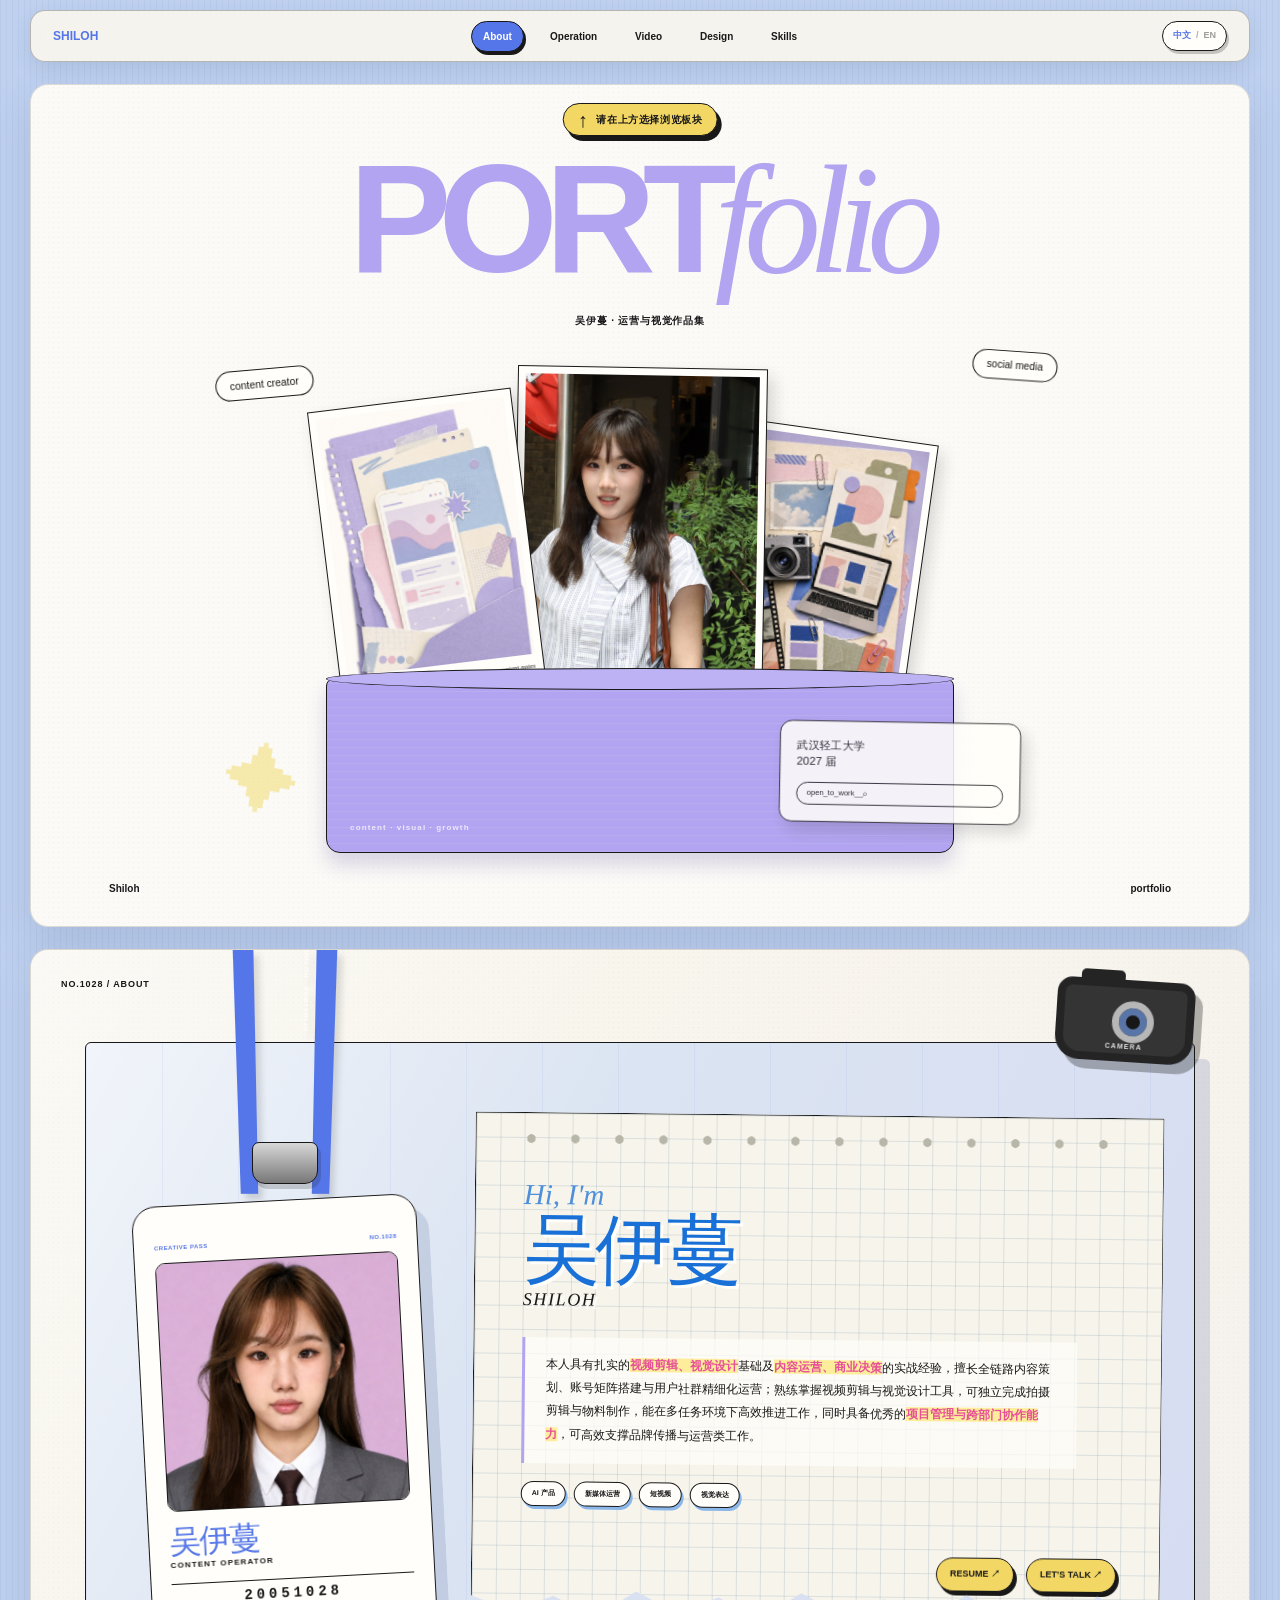
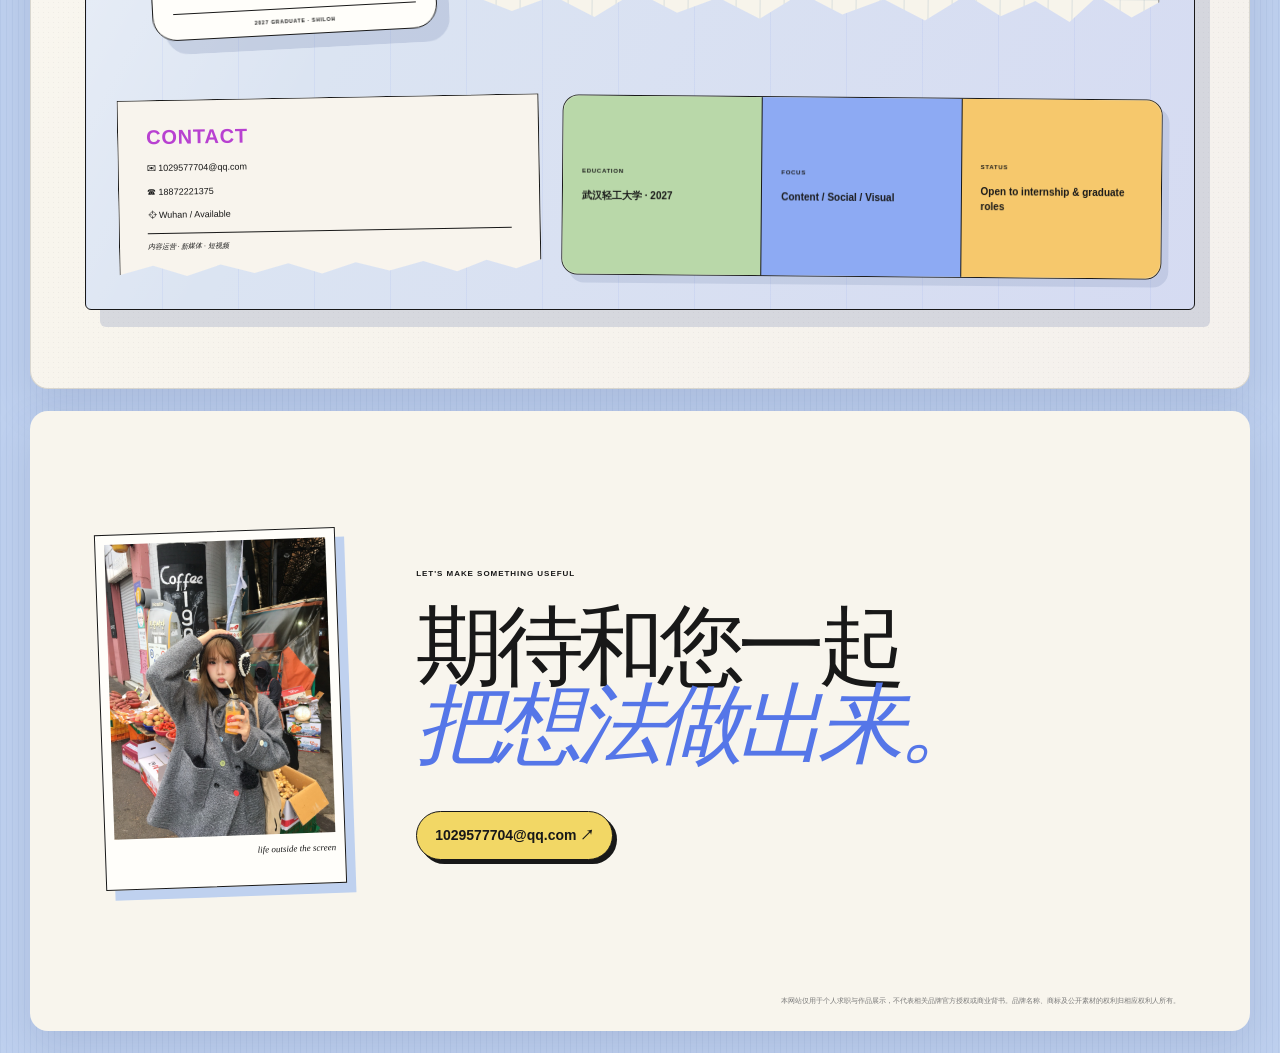
==== commit 9a00c63d: "Activate video folder border fix" ====
--- a/index.html
+++ b/index.html
@@ -1,4 +1,4 @@
-<!DOCTYPE html><html lang="zh-CN"><head><meta charSet="utf-8"/><meta name="viewport" content="width=device-width, initial-scale=1"/><link rel="preload" href="/images/cover/side-left.jpg" as="image"/><link rel="preload" href="/images/life/hero.jpg" as="image" fetchPriority="high"/><link rel="preload" href="/images/cover/side-right.jpg" as="image"/><link rel="stylesheet" href="/_next/static/chunks/17j9fflb5n8o8.css" data-precedence="next"/><link rel="preload" as="script" fetchPriority="low" href="/_next/static/chunks/10mluhc84.1ee.js"/><script src="/_next/static/chunks/0pbz.j~ornctw.js" async=""></script><script src="/_next/static/chunks/0c_u0uom0kk-9.js" async=""></script><script src="/_next/static/chunks/turbopack-0-2-jyq65k6gh.js" async=""></script><script src="/_next/static/chunks/0b-.ij0mqhtov.js" async=""></script><script src="/_next/static/chunks/0bf0_wfxgo~rp.js" async=""></script><title>吴伊蔓｜内容运营与视觉作品集</title><meta name="description" content="吴伊蔓的个人作品集，展示 AI 产品内容运营、短视频制作、视觉设计与用户增长项目。"/><meta property="og:title" content="吴伊蔓｜内容运营与视觉作品集"/><meta property="og:description" content="内容运营、短视频、AI 产品与视觉设计作品集。"/><meta property="og:url" content="https://shiloh-portfolio.511111man1028.workers.dev/"/><meta property="og:image" content="https://shiloh-portfolio.511111man1028.workers.dev/og.png"/><meta property="og:image:width" content="1200"/><meta property="og:image:height" content="630"/><meta property="og:type" content="website"/><meta name="twitter:card" content="summary_large_image"/><meta name="twitter:title" content="吴伊蔓｜内容运营与视觉作品集"/><meta name="twitter:description" content="内容运营、短视频、AI 产品与视觉设计作品集。"/><meta name="twitter:image" content="https://shiloh-portfolio.511111man1028.workers.dev/og.png"/><link rel="shortcut icon" href="/favicon.svg"/><link rel="icon" href="/favicon.svg"/><script src="/_next/static/chunks/03~yq9q893hmn.js" noModule=""></script></head><body><div hidden=""><!--$--><!--/$--></div><main id="top"><header class="topbar"><a class="top-name" href="#about">SHILOH</a><nav aria-label="主导航"><a href="#about">About</a><a href="#operation">Operation</a><a href="#video">Video</a><a href="#design">Design</a><a href="#skills">Skills</a></nav><div class="language-toggle"><button class="language-toggle-button" type="button" aria-label="切换为英文"><span data-language-label="zh">中文</span><i aria-hidden="true">/</i><span data-language-label="en">EN</span></button></div></header><section class="cover-board portfolio-panel" id="home" aria-labelledby="cover-title"><div class="cover-arrow" role="note" aria-label="请在上方导航选择浏览板块"><span aria-hidden="true">↑</span><b>请在上方选择浏览板块</b></div><div class="cover-title"><h1 id="cover-title" aria-label="PORTfolio"><strong><span>P</span><span>O</span><span>R</span><span>T</span></strong><em><span>f</span><span>o</span><span>l</span><span>i</span><span>o</span></em></h1><p>吴伊蔓 · 运营与视觉作品集</p></div><div class="cover-scene"><span class="pill pill-left">content creator</span><span class="pill pill-right">social media</span><div class="cover-images"><figure class="cover-photo cover-photo-left"><img src="/images/cover/side-left.jpg" alt="内容运营主题纸张拼贴" decoding="async"/><figcaption>content notes</figcaption></figure><figure class="cover-photo cover-photo-main"><img src="/images/life/hero.jpg" alt="吴伊蔓的生活照" decoding="async" fetchPriority="high"/><figcaption>Shiloh · 2026</figcaption></figure><figure class="cover-photo cover-photo-right"><img src="/images/cover/side-right.jpg" alt="相机与创作工作台拼贴" decoding="async"/><figcaption>creative desk</figcaption></figure></div><div class="cover-pocket"><span>content · visual · growth</span></div><div class="cover-search"><p>武汉轻工大学<br/>2027 届</p><span>open_to_work__⌕</span></div><span class="cover-star star-left">✦</span><span class="cover-star star-right">✦</span></div><div class="cover-footer"><span>Shiloh</span><span>portfolio</span></div></section><section class="paper-slide about-slide portfolio-panel" id="about"><div class="slide-index">NO.1028 / ABOUT</div><div class="about-fabric" aria-hidden="true"></div><span class="about-camera" aria-hidden="true">CAMERA</span><div class="about-desk"><div class="badge-stage" aria-label="吴伊蔓个人工牌"><span class="lanyard" aria-hidden="true"></span><span class="badge-clip" aria-hidden="true"></span><article class="employee-badge" role="button" tabindex="0" aria-pressed="false" aria-label="点击翻转个人工牌"><div class="badge-flip-inner"><div class="badge-face badge-front"><div class="badge-topline"><span>CREATIVE PASS</span><b>NO.1028</b></div><img src="/images/profile/id-photo-lavender.jpg" alt="吴伊蔓证件照" loading="lazy" decoding="async"/><h3>吴伊蔓</h3><p>CONTENT OPERATOR</p><div class="badge-code">20051028</div><small>2027 GRADUATE · SHILOH</small></div><div class="badge-face badge-back"><small>PROFILE / BACK</small><h3>ABOUT ME</h3><dl><div><dt>求职方向</dt><dd>内容运营 · 新媒体 · 视频</dd></div><div><dt>所在地</dt><dd>武汉 / 可到岗</dd></div><div><dt>毕业时间</dt><dd>2027</dd></div></dl><span>再次点击翻回正面 ↻</span></div></div></article></div><article class="about-grid-paper"><span class="paper-holes" aria-hidden="true"></span><p class="about-script">Hi, I&#x27;m</p><h2>吴伊蔓 <em>SHILOH</em></h2><p class="about-body">本人具有扎实的<strong>视频剪辑、视觉设计</strong>基础及<strong>内容运营、商业决策</strong>的实战经验，擅长全链路内容策划、账号矩阵搭建与用户社群精细化运营；熟练掌握视频剪辑与视觉设计工具，可独立完成拍摄剪辑与物料制作，能在多任务环境下高效推进工作，同时具备优秀的<strong>项目管理与跨部门协作能力</strong>，可高效支撑品牌传播与运营类工作。</p><div class="about-focus-tags"><span>AI 产品</span><span>新媒体运营</span><span>短视频</span><span>视觉表达</span></div><div class="about-links"><button class="resume-trigger" type="button">RESUME ↗</button><a href="mailto:1029577704@qq.com">LET&#x27;S TALK ↗</a></div></article><aside class="about-contact-note"><b>CONTACT</b><span>✉ 1029577704@qq.com</span><a href="tel:18872221375">☎ 18872221375</a><span>⌖ Wuhan / Available</span><small>内容运营 · 新媒体 · 短视频</small></aside><div class="about-profile-strip"><div><small>EDUCATION</small><b>武汉轻工大学 · 2027</b></div><div><small>FOCUS</small><b>Content / Social / Visual</b></div><div><small>STATUS</small><b>Open to internship &amp; graduate roles</b></div></div></div></section><section class="operation-section portfolio-panel" id="operation"><div class="chapter-heading"><span>02 / OPERATION</span><h2>Selected work <em>&amp; experience</em></h2><p>从产品理解到内容落地，我负责选题、制作、发布与复盘，也持续积累社媒增长和用户沟通经验。</p></div><div class="project-tabs" aria-label="项目索引"><a class="project-tab tab-blue" href="#case-01"><div class="project-tab-top"><small>01</small><img src="/images/logos/fish.jpg" alt="Fish Audio logo" loading="lazy" decoding="async"/></div><h3>Fish Audio</h3><p>AI 语音平台</p><span class="project-tab-result">10W+ 单条播放</span></a><a class="project-tab tab-pink" href="#case-02"><div class="project-tab-top"><small>02</small><img src="/images/logos/thankyou.png" alt="ThankYouAI logo" loading="lazy" decoding="async"/></div><h3>ThankYouAI</h3><p>AI 聚合生成平台</p><span class="project-tab-result">爆款内容 · 多平台供给</span></a><a class="project-tab tab-orange" href="#case-03"><div class="project-tab-top"><small>03</small><img src="/images/logos/keruyun.jpg" alt="客如云 logo" loading="lazy" decoding="async"/></div><h3>客如云</h3><p>本地生活与品牌短视频</p><span class="project-tab-result">多条内容播放破万</span></a><a class="project-tab tab-green" href="#case-04"><div class="project-tab-top"><small>04</small><span class="solid-purple-logo" role="img" aria-label="某AI产品 logo"></span></div><h3>某AI产品</h3><p>AI 产品内容运营</p><span class="project-tab-result">50+ 物料 · 1000+ 社群</span></a></div><div class="case-list"><article class="case-board case-blue" id="case-01"><header class="case-header"><span>01</span><span>2024.07 — 2025.07</span></header><div class="case-copy"><img class="case-logo" src="/images/logos/fish.jpg" alt="Fish Audio logo" loading="lazy" decoding="async"/><small>AI 语音平台</small><h3>Fish Audio</h3><p>围绕 AI 语音产品进行内容策划、视频剪辑与账号矩阵搭建，把技术能力转化为更容易理解和传播的内容。</p><dl><div><dt>MY ROLE</dt><dd>内容策划 / 视频剪辑 / 账号冷启动 / 品牌视觉</dd></div><div><dt>RESULT</dt><dd>Bilibili 单条播放 10W+、互动 1000+，获得海外垂类 KOL 自发传播。</dd></div></dl></div><div class="case-collage"><figure class="case-gallery-item case-gallery-item-1"><img src="/images/operation/fish/01-performance.jpg" alt="Fish Audio 作品展示 1" loading="lazy" decoding="async" fetchPriority="low"/><figcaption>0<!-- -->1<!-- --> / <!-- -->Fish Audio</figcaption></figure><figure class="case-gallery-item case-gallery-item-2"><img src="/images/operation/fish/02-brand-poster.jpg" alt="Fish Audio 作品展示 2" loading="lazy" decoding="async" fetchPriority="low"/><figcaption>0<!-- -->2<!-- --> / <!-- -->Fish Audio</figcaption></figure><figure class="case-gallery-item case-gallery-item-3"><img src="/images/operation/fish/03-growth-poster.jpg" alt="Fish Audio 作品展示 3" loading="lazy" decoding="async" fetchPriority="low"/><figcaption>0<!-- -->3<!-- --> / <!-- -->Fish Audio</figcaption></figure></div></article><article class="case-board case-pink" id="case-02"><header class="case-header"><span>02</span><span>2026 — 至今</span></header><div class="case-copy"><img class="case-logo" src="/images/logos/thankyou.png" alt="ThankYouAI logo" loading="lazy" decoding="async"/><small>AI 聚合生成平台</small><h3>ThankYouAI</h3><p>负责官方抖音内容、官网工作流、SEO 文章与视觉封面，将复杂 AI 功能转译为可理解、可使用的内容。</p><dl><div><dt>MY ROLE</dt><dd>官号运营 / 视频制作 / AI 工作流 / SEO / 创作者拓展</dd></div><div><dt>RESULT</dt><dd>官方社媒产出过爆款内容，并通过工作流模板、SEO 文章与视觉素材持续完善平台内容供给。</dd></div></dl></div><div class="case-collage"><figure class="case-gallery-item case-gallery-item-1"><img src="/images/operation/thankyou/01-cover.jpg" alt="ThankYouAI 作品展示 1" loading="lazy" decoding="async" fetchPriority="low"/><figcaption>0<!-- -->1<!-- --> / <!-- -->ThankYouAI</figcaption></figure><figure class="case-gallery-item case-gallery-item-2"><img src="/images/operation/thankyou/02-social.jpg" alt="ThankYouAI 作品展示 2" loading="lazy" decoding="async" fetchPriority="low"/><figcaption>0<!-- -->2<!-- --> / <!-- -->ThankYouAI</figcaption></figure><figure class="case-gallery-item case-gallery-item-3"><img src="/images/operation/thankyou/03-cover.jpeg" alt="ThankYouAI 作品展示 3" loading="lazy" decoding="async" fetchPriority="low"/><figcaption>0<!-- -->3<!-- --> / <!-- -->ThankYouAI</figcaption></figure></div></article><article class="case-board case-orange" id="case-03"><header class="case-header"><span>03</span><span>2026.03 — 2026.06</span></header><div class="case-copy"><img class="case-logo" src="/images/logos/keruyun.jpg" alt="客如云 logo" loading="lazy" decoding="async"/><small>本地生活与品牌短视频</small><h3>客如云</h3><p>围绕商家经营场景策划并制作短视频，覆盖选题、发布、数据复盘、商业信息流和线下门店实拍。</p><dl><div><dt>MY ROLE</dt><dd>抖音运营 / 外景拍摄 / 商业剪辑 / 数据复盘</dd></div><div><dt>RESULT</dt><dd>产出多条播放量破万内容，持续承接潜在商家咨询与品牌传播需求。</dd></div></dl></div><div class="case-collage"><figure class="case-gallery-item case-gallery-item-1"><img src="/images/operation/keruyun/01-account.jpg" alt="客如云 作品展示 1" loading="lazy" decoding="async" fetchPriority="low"/><figcaption>0<!-- -->1<!-- --> / <!-- -->客如云</figcaption></figure></div></article><article class="case-board case-green" id="case-04"><header class="case-header"><span>04</span><span>2025.09 — 2026.03</span></header><div class="case-copy"><span class="case-logo solid-purple-logo" role="img" aria-label="某AI产品 logo"></span><small>AI 产品内容运营</small><h3>某AI产品</h3><p>参与早期内容与用户体系搭建，负责合规官号内容、教程物料、多平台矩阵、KOC 合作与核心用户社群。</p><dl><div><dt>MY ROLE</dt><dd>官号内容 / 教程视频 / KOC 合作 / 社群运营</dd></div><div><dt>RESULT</dt><dd>产出 50+ 内容物料，对接 20+ 垂类 KOC，参与搭建 1000+ 用户社群。</dd></div></dl></div><div class="case-collage"><figure class="case-gallery-item case-gallery-item-1"><img src="/images/operation/feelin/01-recruitment.jpg" alt="某AI产品 作品展示 1" loading="lazy" decoding="async" fetchPriority="low"/><figcaption>0<!-- -->1<!-- --> / <!-- -->某AI产品</figcaption></figure><figure class="case-gallery-item case-gallery-item-2"><img src="/images/operation/feelin/02-campaign-redacted.jpg" alt="某AI产品 作品展示 2" loading="lazy" decoding="async" fetchPriority="low"/><figcaption>0<!-- -->2<!-- --> / <!-- -->某AI产品</figcaption></figure><figure class="case-gallery-item case-gallery-item-3"><img src="/images/operation/feelin/03-social-redacted.jpg" alt="某AI产品 作品展示 3" loading="lazy" decoding="async" fetchPriority="low"/><figcaption>0<!-- -->3<!-- --> / <!-- -->某AI产品</figcaption></figure></div></article></div></section><section class="video-section portfolio-panel" id="video"><div class="chapter-heading video-title"><span>03 / VIDEO</span><h2>Press play, <em>see the work.</em></h2><p>从混剪开始，依次呈现教程、信息流与产品内容。</p></div><div class="video-wall"><div class="video-divider"><span>EDITING SHOWREEL</span><small>19 / selected works</small></div><figure class="video-work video-orange video-format-landscape video-order-1 video-featured"><video data-src="/videos/edit-montage.m4v" controls="" preload="none" playsInline="" aria-label="混剪视频作品，完整预览 · 17s"></video><figcaption><span>01</span><div><b>混剪</b><small>节奏与镜头组合<!-- --> · 完整预览 · 17s</small></div></figcaption></figure><figure class="video-work video-lilac video-format-landscape video-order-2"><video data-src="/videos/edit-feature-intro.m4v" controls="" preload="none" playsInline="" aria-label="功能介绍视频作品，15s 预览"></video><figcaption><span>02</span><div><b>功能介绍</b><small>产品卖点可视化<!-- --> · 15s 预览</small></div></figcaption></figure><figure class="video-work video-green video-format-landscape video-order-3"><video data-src="/videos/edit-web-promo-1.m4v" controls="" preload="none" playsInline="" aria-label="网页推广 01视频作品，15s 预览"></video><figcaption><span>03</span><div><b>网页推广 01</b><small>网页产品推广<!-- --> · 15s 预览</small></div></figcaption></figure><figure class="video-work video-wine video-format-landscape video-order-4"><video data-src="/videos/ai-showcase/luxury-concept.mp4" controls="" preload="none" playsInline="" aria-label="哥特风PV视频作品"></video><figcaption><span>04</span><div><b>哥特风PV</b><small>哥特美学视觉叙事</small></div></figcaption></figure><figure class="video-work video-green video-format-landscape video-order-5"><video data-src="/videos/ai-showcase/mango-promo.mp4" controls="" preload="none" playsInline="" aria-label="饮料宣传片视频作品"></video><figcaption><span>05</span><div><b>饮料宣传片</b><small>饮品产品质感广告</small></div></figcaption></figure><figure class="video-work video-blue video-format-landscape video-order-6"><video data-src="/videos/ai-showcase/pepsi-promo.mp4" controls="" preload="none" playsInline="" aria-label="美式复古短片视频作品"></video><figcaption><span>06</span><div><b>美式复古短片</b><small>复古品牌视觉练习</small></div></figcaption></figure><figure class="video-work video-rose video-format-landscape video-order-7"><video data-src="/videos/ai-showcase/light-concept.mp4" controls="" preload="none" playsInline="" aria-label="光影风格短片视频作品"></video><figcaption><span>07</span><div><b>光影风格短片</b><small>黑白氛围视觉实验</small></div></figcaption></figure><figure class="video-work video-coral video-format-landscape video-order-8"><video data-src="/videos/edit-tutorial.m4v" controls="" preload="none" playsInline="" aria-label="教程视频作品，15s 预览"></video><figcaption><span>08</span><div><b>教程</b><small>步骤拆解与画面引导<!-- --> · 15s 预览</small></div></figcaption></figure><figure class="video-work video-sky video-format-landscape video-order-9"><video data-src="/videos/edit-web-promo-2.m4v" controls="" preload="none" playsInline="" aria-label="网页推广 02视频作品，15s 预览"></video><figcaption><span>09</span><div><b>网页推广 02</b><small>网页产品推广<!-- --> · 15s 预览</small></div></figcaption></figure><figure class="video-work video-mint video-format-landscape video-order-10"><video data-src="/videos/edit-digital-human.m4v" controls="" preload="none" playsInline="" aria-label="数字人起号视频作品，15s 预览"></video><figcaption><span>10</span><div><b>数字人起号</b><small>账号冷启动内容<!-- --> · 15s 预览</small></div></figcaption></figure><figure class="video-work video-wine video-format-landscape video-order-11"><video data-src="/videos/edit-game-ui.m4v" controls="" preload="none" playsInline="" aria-label="游戏 UI 设计视频作品，完整预览 · 15s"></video><figcaption><span>11</span><div><b>游戏 UI 设计</b><small>界面与交互展示<!-- --> · 完整预览 · 15s</small></div></figcaption></figure><figure class="video-work video-sky video-format-portrait video-order-12"><video data-src="/videos/ai-showcase/emotion-delete.mp4" controls="" preload="none" playsInline="" aria-label="粘土画风情绪短片视频作品"></video><figcaption><span>12</span><div><b>粘土画风情绪短片</b><small>粘土质感情绪叙事</small></div></figcaption></figure><figure class="video-work video-orange video-format-landscape video-order-13"><video data-src="/videos/ai-showcase/viking-voyage.mp4" controls="" preload="none" playsInline="" aria-label="仿奥德赛史诗电影感视频作品"></video><figcaption><span>13</span><div><b>仿奥德赛史诗电影感</b><small>史诗电影感叙事练习</small></div></figcaption></figure><figure class="video-work video-lilac video-format-landscape video-order-14"><video data-src="/videos/ai-showcase/stage-elephant.mp4" controls="" preload="none" playsInline="" aria-label="荒诞黑暗视频视频作品"></video><figcaption><span>14</span><div><b>荒诞黑暗视频</b><small>荒诞舞台视觉影像</small></div></figcaption></figure><figure class="video-work video-coral video-format-landscape video-order-15"><video data-src="/videos/ai-showcase/sunglasses-promo.mp4" controls="" preload="none" playsInline="" aria-label="墨镜宣传片视频作品"></video><figcaption><span>15</span><div><b>墨镜宣传片</b><small>夏日公路广告影像</small></div></figcaption></figure><figure class="video-work video-yellow video-format-landscape video-order-16"><video data-src="/videos/ai-showcase/beach-hat-promo.mp4" controls="" preload="none" playsInline="" aria-label="动画分镜练习视频作品"></video><figcaption><span>16</span><div><b>动画分镜练习</b><small>海滩场景动画分镜</small></div></figcaption></figure><figure class="video-work video-rose video-format-portrait video-order-17"><video data-src="/videos/edit-ad-feed.m4v" controls="" preload="none" playsInline="" aria-label="信息流视频作品，15s 预览"></video><figcaption><span>17</span><div><b>信息流</b><small>商业信息流剪辑<!-- --> · 15s 预览</small></div></figcaption></figure><figure class="video-work video-blue video-format-portrait video-order-18"><video data-src="/videos/edit-comic-drama.m4v" controls="" preload="none" playsInline="" aria-label="漫剧视频作品，15s 预览"></video><figcaption><span>18</span><div><b>漫剧</b><small>剧情节奏与氛围包装<!-- --> · 15s 预览</small></div></figcaption></figure><figure class="video-work video-yellow video-format-portrait video-order-19"><video data-src="/videos/edit-platform-growth.m4v" controls="" preload="none" playsInline="" aria-label="平台引流视频作品，完整预览 · 18s"></video><figcaption><span>19</span><div><b>平台引流</b><small>转化导向内容<!-- --> · 完整预览 · 18s</small></div></figcaption></figure></div></section><section class="paper-slide design-slide portfolio-panel" id="design"><div class="slide-index">04 / DESIGN BOARD</div><div class="design-heading"><h2>Visual<br/><em>archive</em></h2><p>展现不同风格的视觉作品集。</p></div><section class="poster-orbit-stage" aria-label="互动 3D 海报环廊"><div class="poster-orbit-viewport" role="group" tabindex="0" aria-label="左右拖动旋转海报"><div class="poster-orbit-ring" style="--orbit-rotation:0deg"><figure class="poster-orbit-card" style="--poster-angle:0deg;width:270px;height:179.296875px;margin-left:-135px;margin-top:-89.6484375px" data-orbit-index="0" role="link" tabindex="0" aria-label="查看下方的新中式海报"><img class="poster-orbit-depth" style="--poster-depth:-6px" src="/images/design/new-chinese.jpg" alt="" draggable="false" loading="lazy" decoding="async" aria-hidden="true"/><img class="poster-orbit-depth" style="--poster-depth:-5px" src="/images/design/new-chinese.jpg" alt="" draggable="false" loading="lazy" decoding="async" aria-hidden="true"/><img class="poster-orbit-depth" style="--poster-depth:-4px" src="/images/design/new-chinese.jpg" alt="" draggable="false" loading="lazy" decoding="async" aria-hidden="true"/><img class="poster-orbit-depth" style="--poster-depth:-3px" src="/images/design/new-chinese.jpg" alt="" draggable="false" loading="lazy" decoding="async" aria-hidden="true"/><img class="poster-orbit-depth" style="--poster-depth:-2px" src="/images/design/new-chinese.jpg" alt="" draggable="false" loading="lazy" decoding="async" aria-hidden="true"/><img class="poster-orbit-depth" style="--poster-depth:-1px" src="/images/design/new-chinese.jpg" alt="" draggable="false" loading="lazy" decoding="async" aria-hidden="true"/><div class="poster-orbit-face poster-orbit-front"><img src="/images/design/new-chinese.jpg" alt="新中式海报" draggable="false" loading="lazy" decoding="async"/></div><div class="poster-orbit-face poster-orbit-back" aria-hidden="true"><img src="/images/design/new-chinese.jpg" alt="" draggable="false" loading="lazy" decoding="async"/></div></figure><figure class="poster-orbit-card" style="--poster-angle:36deg;width:133.875px;height:238px;margin-left:-66.9375px;margin-top:-119px" data-orbit-index="1" role="link" tabindex="0" aria-label="查看下方的美学主义"><img class="poster-orbit-depth" style="--poster-depth:-6px" src="/images/design/aestheticism.jpg" alt="" draggable="false" loading="lazy" decoding="async" aria-hidden="true"/><img class="poster-orbit-depth" style="--poster-depth:-5px" src="/images/design/aestheticism.jpg" alt="" draggable="false" loading="lazy" decoding="async" aria-hidden="true"/><img class="poster-orbit-depth" style="--poster-depth:-4px" src="/images/design/aestheticism.jpg" alt="" draggable="false" loading="lazy" decoding="async" aria-hidden="true"/><img class="poster-orbit-depth" style="--poster-depth:-3px" src="/images/design/aestheticism.jpg" alt="" draggable="false" loading="lazy" decoding="async" aria-hidden="true"/><img class="poster-orbit-depth" style="--poster-depth:-2px" src="/images/design/aestheticism.jpg" alt="" draggable="false" loading="lazy" decoding="async" aria-hidden="true"/><img class="poster-orbit-depth" style="--poster-depth:-1px" src="/images/design/aestheticism.jpg" alt="" draggable="false" loading="lazy" decoding="async" aria-hidden="true"/><div class="poster-orbit-face poster-orbit-front"><img src="/images/design/aestheticism.jpg" alt="美学主义" draggable="false" loading="lazy" decoding="async"/></div><div class="poster-orbit-face poster-orbit-back" aria-hidden="true"><img src="/images/design/aestheticism.jpg" alt="" draggable="false" loading="lazy" decoding="async"/></div></figure><figure class="poster-orbit-card" style="--poster-angle:72deg;width:178.5px;height:238px;margin-left:-89.25px;margin-top:-119px" data-orbit-index="2" role="link" tabindex="0" aria-label="查看下方的扁平矢量插图 · 3:4"><img class="poster-orbit-depth" style="--poster-depth:-6px" src="/images/design/flat-vector-portrait.jpg" alt="" draggable="false" loading="lazy" decoding="async" aria-hidden="true"/><img class="poster-orbit-depth" style="--poster-depth:-5px" src="/images/design/flat-vector-portrait.jpg" alt="" draggable="false" loading="lazy" decoding="async" aria-hidden="true"/><img class="poster-orbit-depth" style="--poster-depth:-4px" src="/images/design/flat-vector-portrait.jpg" alt="" draggable="false" loading="lazy" decoding="async" aria-hidden="true"/><img class="poster-orbit-depth" style="--poster-depth:-3px" src="/images/design/flat-vector-portrait.jpg" alt="" draggable="false" loading="lazy" decoding="async" aria-hidden="true"/><img class="poster-orbit-depth" style="--poster-depth:-2px" src="/images/design/flat-vector-portrait.jpg" alt="" draggable="false" loading="lazy" decoding="async" aria-hidden="true"/><img class="poster-orbit-depth" style="--poster-depth:-1px" src="/images/design/flat-vector-portrait.jpg" alt="" draggable="false" loading="lazy" decoding="async" aria-hidden="true"/><div class="poster-orbit-face poster-orbit-front"><img src="/images/design/flat-vector-portrait.jpg" alt="扁平矢量插图 · 3:4" draggable="false" loading="lazy" decoding="async"/></div><div class="poster-orbit-face poster-orbit-back" aria-hidden="true"><img src="/images/design/flat-vector-portrait.jpg" alt="" draggable="false" loading="lazy" decoding="async"/></div></figure><figure class="poster-orbit-card" style="--poster-angle:108deg;width:270px;height:151.875px;margin-left:-135px;margin-top:-75.9375px" data-orbit-index="3" role="link" tabindex="0" aria-label="查看下方的扁平矢量插图 · 16:9"><img class="poster-orbit-depth" style="--poster-depth:-6px" src="/images/design/flat-vector-wide.jpg" alt="" draggable="false" loading="lazy" decoding="async" aria-hidden="true"/><img class="poster-orbit-depth" style="--poster-depth:-5px" src="/images/design/flat-vector-wide.jpg" alt="" draggable="false" loading="lazy" decoding="async" aria-hidden="true"/><img class="poster-orbit-depth" style="--poster-depth:-4px" src="/images/design/flat-vector-wide.jpg" alt="" draggable="false" loading="lazy" decoding="async" aria-hidden="true"/><img class="poster-orbit-depth" style="--poster-depth:-3px" src="/images/design/flat-vector-wide.jpg" alt="" draggable="false" loading="lazy" decoding="async" aria-hidden="true"/><img class="poster-orbit-depth" style="--poster-depth:-2px" src="/images/design/flat-vector-wide.jpg" alt="" draggable="false" loading="lazy" decoding="async" aria-hidden="true"/><img class="poster-orbit-depth" style="--poster-depth:-1px" src="/images/design/flat-vector-wide.jpg" alt="" draggable="false" loading="lazy" decoding="async" aria-hidden="true"/><div class="poster-orbit-face poster-orbit-front"><img src="/images/design/flat-vector-wide.jpg" alt="扁平矢量插图 · 16:9" draggable="false" loading="lazy" decoding="async"/></div><div class="poster-orbit-face poster-orbit-back" aria-hidden="true"><img src="/images/design/flat-vector-wide.jpg" alt="" draggable="false" loading="lazy" decoding="async"/></div></figure><figure class="poster-orbit-card" style="--poster-angle:144deg;width:178.5px;height:238px;margin-left:-89.25px;margin-top:-119px" data-orbit-index="4" role="link" tabindex="0" aria-label="查看下方的520 涂鸦花束海报"><img class="poster-orbit-depth" style="--poster-depth:-6px" src="/images/design/flower-bouquet.jpg" alt="" draggable="false" loading="lazy" decoding="async" aria-hidden="true"/><img class="poster-orbit-depth" style="--poster-depth:-5px" src="/images/design/flower-bouquet.jpg" alt="" draggable="false" loading="lazy" decoding="async" aria-hidden="true"/><img class="poster-orbit-depth" style="--poster-depth:-4px" src="/images/design/flower-bouquet.jpg" alt="" draggable="false" loading="lazy" decoding="async" aria-hidden="true"/><img class="poster-orbit-depth" style="--poster-depth:-3px" src="/images/design/flower-bouquet.jpg" alt="" draggable="false" loading="lazy" decoding="async" aria-hidden="true"/><img class="poster-orbit-depth" style="--poster-depth:-2px" src="/images/design/flower-bouquet.jpg" alt="" draggable="false" loading="lazy" decoding="async" aria-hidden="true"/><img class="poster-orbit-depth" style="--poster-depth:-1px" src="/images/design/flower-bouquet.jpg" alt="" draggable="false" loading="lazy" decoding="async" aria-hidden="true"/><div class="poster-orbit-face poster-orbit-front"><img src="/images/design/flower-bouquet.jpg" alt="520 涂鸦花束海报" draggable="false" loading="lazy" decoding="async"/></div><div class="poster-orbit-face poster-orbit-back" aria-hidden="true"><img src="/images/design/flower-bouquet.jpg" alt="" draggable="false" loading="lazy" decoding="async"/></div></figure><figure class="poster-orbit-card" style="--poster-angle:180deg;width:270px;height:151.875px;margin-left:-135px;margin-top:-75.9375px" data-orbit-index="5" role="link" tabindex="0" aria-label="查看下方的写意水彩风格"><img class="poster-orbit-depth" style="--poster-depth:-6px" src="/images/design/watercolor.jpg" alt="" draggable="false" loading="lazy" decoding="async" aria-hidden="true"/><img class="poster-orbit-depth" style="--poster-depth:-5px" src="/images/design/watercolor.jpg" alt="" draggable="false" loading="lazy" decoding="async" aria-hidden="true"/><img class="poster-orbit-depth" style="--poster-depth:-4px" src="/images/design/watercolor.jpg" alt="" draggable="false" loading="lazy" decoding="async" aria-hidden="true"/><img class="poster-orbit-depth" style="--poster-depth:-3px" src="/images/design/watercolor.jpg" alt="" draggable="false" loading="lazy" decoding="async" aria-hidden="true"/><img class="poster-orbit-depth" style="--poster-depth:-2px" src="/images/design/watercolor.jpg" alt="" draggable="false" loading="lazy" decoding="async" aria-hidden="true"/><img class="poster-orbit-depth" style="--poster-depth:-1px" src="/images/design/watercolor.jpg" alt="" draggable="false" loading="lazy" decoding="async" aria-hidden="true"/><div class="poster-orbit-face poster-orbit-front"><img src="/images/design/watercolor.jpg" alt="写意水彩风格" draggable="false" loading="lazy" decoding="async"/></div><div class="poster-orbit-face poster-orbit-back" aria-hidden="true"><img src="/images/design/watercolor.jpg" alt="" draggable="false" loading="lazy" decoding="async"/></div></figure><figure class="poster-orbit-card" style="--poster-angle:216deg;width:133.875px;height:238px;margin-left:-66.9375px;margin-top:-119px" data-orbit-index="6" role="link" tabindex="0" aria-label="查看下方的CityPOP 复古风格"><img class="poster-orbit-depth" style="--poster-depth:-6px" src="/images/design/city-pop-new.jpg" alt="" draggable="false" loading="lazy" decoding="async" aria-hidden="true"/><img class="poster-orbit-depth" style="--poster-depth:-5px" src="/images/design/city-pop-new.jpg" alt="" draggable="false" loading="lazy" decoding="async" aria-hidden="true"/><img class="poster-orbit-depth" style="--poster-depth:-4px" src="/images/design/city-pop-new.jpg" alt="" draggable="false" loading="lazy" decoding="async" aria-hidden="true"/><img class="poster-orbit-depth" style="--poster-depth:-3px" src="/images/design/city-pop-new.jpg" alt="" draggable="false" loading="lazy" decoding="async" aria-hidden="true"/><img class="poster-orbit-depth" style="--poster-depth:-2px" src="/images/design/city-pop-new.jpg" alt="" draggable="false" loading="lazy" decoding="async" aria-hidden="true"/><img class="poster-orbit-depth" style="--poster-depth:-1px" src="/images/design/city-pop-new.jpg" alt="" draggable="false" loading="lazy" decoding="async" aria-hidden="true"/><div class="poster-orbit-face poster-orbit-front"><img src="/images/design/city-pop-new.jpg" alt="CityPOP 复古风格" draggable="false" loading="lazy" decoding="async"/></div><div class="poster-orbit-face poster-orbit-back" aria-hidden="true"><img src="/images/design/city-pop-new.jpg" alt="" draggable="false" loading="lazy" decoding="async"/></div></figure><figure class="poster-orbit-card" style="--poster-angle:252deg;width:238px;height:238px;margin-left:-119px;margin-top:-119px" data-orbit-index="7" role="link" tabindex="0" aria-label="查看下方的做旧印刷"><img class="poster-orbit-depth" style="--poster-depth:-6px" src="/images/design/distressed-print.jpg" alt="" draggable="false" loading="lazy" decoding="async" aria-hidden="true"/><img class="poster-orbit-depth" style="--poster-depth:-5px" src="/images/design/distressed-print.jpg" alt="" draggable="false" loading="lazy" decoding="async" aria-hidden="true"/><img class="poster-orbit-depth" style="--poster-depth:-4px" src="/images/design/distressed-print.jpg" alt="" draggable="false" loading="lazy" decoding="async" aria-hidden="true"/><img class="poster-orbit-depth" style="--poster-depth:-3px" src="/images/design/distressed-print.jpg" alt="" draggable="false" loading="lazy" decoding="async" aria-hidden="true"/><img class="poster-orbit-depth" style="--poster-depth:-2px" src="/images/design/distressed-print.jpg" alt="" draggable="false" loading="lazy" decoding="async" aria-hidden="true"/><img class="poster-orbit-depth" style="--poster-depth:-1px" src="/images/design/distressed-print.jpg" alt="" draggable="false" loading="lazy" decoding="async" aria-hidden="true"/><div class="poster-orbit-face poster-orbit-front"><img src="/images/design/distressed-print.jpg" alt="做旧印刷" draggable="false" loading="lazy" decoding="async"/></div><div class="poster-orbit-face poster-orbit-back" aria-hidden="true"><img src="/images/design/distressed-print.jpg" alt="" draggable="false" loading="lazy" decoding="async"/></div></figure><figure class="poster-orbit-card" style="--poster-angle:288deg;width:178.5px;height:238px;margin-left:-89.25px;margin-top:-119px" data-orbit-index="8" role="link" tabindex="0" aria-label="查看下方的RISO 版画桃子海报"><img class="poster-orbit-depth" style="--poster-depth:-6px" src="/images/design/riso-peach.jpg" alt="" draggable="false" loading="lazy" decoding="async" aria-hidden="true"/><img class="poster-orbit-depth" style="--poster-depth:-5px" src="/images/design/riso-peach.jpg" alt="" draggable="false" loading="lazy" decoding="async" aria-hidden="true"/><img class="poster-orbit-depth" style="--poster-depth:-4px" src="/images/design/riso-peach.jpg" alt="" draggable="false" loading="lazy" decoding="async" aria-hidden="true"/><img class="poster-orbit-depth" style="--poster-depth:-3px" src="/images/design/riso-peach.jpg" alt="" draggable="false" loading="lazy" decoding="async" aria-hidden="true"/><img class="poster-orbit-depth" style="--poster-depth:-2px" src="/images/design/riso-peach.jpg" alt="" draggable="false" loading="lazy" decoding="async" aria-hidden="true"/><img class="poster-orbit-depth" style="--poster-depth:-1px" src="/images/design/riso-peach.jpg" alt="" draggable="false" loading="lazy" decoding="async" aria-hidden="true"/><div class="poster-orbit-face poster-orbit-front"><img src="/images/design/riso-peach.jpg" alt="RISO 版画桃子海报" draggable="false" loading="lazy" decoding="async"/></div><div class="poster-orbit-face poster-orbit-back" aria-hidden="true"><img src="/images/design/riso-peach.jpg" alt="" draggable="false" loading="lazy" decoding="async"/></div></figure><figure class="poster-orbit-card" style="--poster-angle:324deg;width:178.5px;height:238px;margin-left:-89.25px;margin-top:-119px" data-orbit-index="9" role="link" tabindex="0" aria-label="查看下方的飘渺幻境海报"><img class="poster-orbit-depth" style="--poster-depth:-6px" src="/images/design/ethereal-new.jpg" alt="" draggable="false" loading="lazy" decoding="async" aria-hidden="true"/><img class="poster-orbit-depth" style="--poster-depth:-5px" src="/images/design/ethereal-new.jpg" alt="" draggable="false" loading="lazy" decoding="async" aria-hidden="true"/><img class="poster-orbit-depth" style="--poster-depth:-4px" src="/images/design/ethereal-new.jpg" alt="" draggable="false" loading="lazy" decoding="async" aria-hidden="true"/><img class="poster-orbit-depth" style="--poster-depth:-3px" src="/images/design/ethereal-new.jpg" alt="" draggable="false" loading="lazy" decoding="async" aria-hidden="true"/><img class="poster-orbit-depth" style="--poster-depth:-2px" src="/images/design/ethereal-new.jpg" alt="" draggable="false" loading="lazy" decoding="async" aria-hidden="true"/><img class="poster-orbit-depth" style="--poster-depth:-1px" src="/images/design/ethereal-new.jpg" alt="" draggable="false" loading="lazy" decoding="async" aria-hidden="true"/><div class="poster-orbit-face poster-orbit-front"><img src="/images/design/ethereal-new.jpg" alt="飘渺幻境海报" draggable="false" loading="lazy" decoding="async"/></div><div class="poster-orbit-face poster-orbit-back" aria-hidden="true"><img src="/images/design/ethereal-new.jpg" alt="" draggable="false" loading="lazy" decoding="async"/></div></figure></div></div></section><div class="design-board"><span class="design-sticker design-sticker-one" aria-hidden="true">visual notes ↗</span><span class="design-sticker design-sticker-two" aria-hidden="true">10 / selected</span><div class="design-column design-column-1"><figure class="design-work design-work-9"><img src="/images/design/riso-peach.jpg" alt="RISO 版画桃子海报" loading="lazy" decoding="async" fetchPriority="low"/><figcaption><b>RISO 版画桃子海报</b><span>RISO 版画练习</span></figcaption></figure><figure class="design-work design-work-2"><img src="/images/design/aestheticism.jpg" alt="美学主义" loading="lazy" decoding="async" fetchPriority="low"/><figcaption><b>美学主义</b><span>审美主题海报</span></figcaption></figure><figure class="design-work design-work-4"><img src="/images/design/flat-vector-wide.jpg" alt="扁平矢量插图 · 16:9" loading="lazy" decoding="async" fetchPriority="low"/><figcaption><b>扁平矢量插图 · 16:9</b><span>横版视觉延展</span></figcaption></figure></div><div class="design-column design-column-2"><figure class="design-work design-work-1"><img src="/images/design/new-chinese.jpg" alt="新中式海报" loading="lazy" decoding="async" fetchPriority="low"/><figcaption><b>新中式海报</b><span>东方花卉视觉</span></figcaption></figure><figure class="design-work design-work-3"><img src="/images/design/flat-vector-portrait.jpg" alt="扁平矢量插图 · 3:4" loading="lazy" decoding="async" fetchPriority="low"/><figcaption><b>扁平矢量插图 · 3:4</b><span>竖版插图海报</span></figcaption></figure><figure class="design-work design-work-10"><img src="/images/design/ethereal-new.jpg" alt="飘渺幻境海报" loading="lazy" decoding="async" fetchPriority="low"/><figcaption><b>飘渺幻境海报</b><span>AI 视觉海报</span></figcaption></figure><figure class="design-work design-work-6"><img src="/images/design/watercolor.jpg" alt="写意水彩风格" loading="lazy" decoding="async" fetchPriority="low"/><figcaption><b>写意水彩风格</b><span>水彩视觉练习</span></figcaption></figure></div><div class="design-column design-column-3"><figure class="design-work design-work-5"><img src="/images/design/flower-bouquet.jpg" alt="520 涂鸦花束海报" loading="lazy" decoding="async" fetchPriority="low"/><figcaption><b>520 涂鸦花束海报</b><span>涂鸦风格视觉</span></figcaption></figure><figure class="design-work design-work-7"><img src="/images/design/city-pop-new.jpg" alt="CityPOP 复古风格" loading="lazy" decoding="async" fetchPriority="low"/><figcaption><b>CityPOP 复古风格</b><span>城市流行视觉</span></figcaption></figure><figure class="design-work design-work-8"><img src="/images/design/distressed-print.jpg" alt="做旧印刷" loading="lazy" decoding="async" fetchPriority="low"/><figcaption><b>做旧印刷</b><span>颗粒质感实验</span></figcaption></figure></div></div></section><section class="skills-section portfolio-panel" id="skills"><div class="skills-title"><span>05 / SKILLS</span><h2>What can I <em>bring?</em></h2><p>从内容策划到发布复盘，我可以独立完成一条内容链路。</p></div><div class="skill-stack"><article class="skill-note skill-green" role="button" tabindex="0" aria-expanded="false" aria-label="content，点击查看相关案例"><span class="skill-sticker" aria-hidden="true">✦</span><small>0<!-- -->1</small><h3>content</h3><p>选题策划
+<!DOCTYPE html><html lang="zh-CN"><head><meta charSet="utf-8"/><meta name="viewport" content="width=device-width, initial-scale=1"/><link rel="preload" href="/images/cover/side-left.jpg" as="image"/><link rel="preload" href="/images/life/hero.jpg" as="image" fetchPriority="high"/><link rel="preload" href="/images/cover/side-right.jpg" as="image"/><link rel="stylesheet" href="/_next/static/chunks/08~2obm73zf~a.css" data-precedence="next"/><link rel="preload" as="script" fetchPriority="low" href="/_next/static/chunks/10mluhc84.1ee.js"/><script src="/_next/static/chunks/0pbz.j~ornctw.js" async=""></script><script src="/_next/static/chunks/0c_u0uom0kk-9.js" async=""></script><script src="/_next/static/chunks/turbopack-0-2-jyq65k6gh.js" async=""></script><script src="/_next/static/chunks/0b-.ij0mqhtov.js" async=""></script><script src="/_next/static/chunks/0bf0_wfxgo~rp.js" async=""></script><title>吴伊蔓｜内容运营与视觉作品集</title><meta name="description" content="吴伊蔓的个人作品集，展示 AI 产品内容运营、短视频制作、视觉设计与用户增长项目。"/><meta property="og:title" content="吴伊蔓｜内容运营与视觉作品集"/><meta property="og:description" content="内容运营、短视频、AI 产品与视觉设计作品集。"/><meta property="og:url" content="https://shiloh-portfolio.511111man1028.workers.dev/"/><meta property="og:image" content="https://shiloh-portfolio.511111man1028.workers.dev/og.png"/><meta property="og:image:width" content="1200"/><meta property="og:image:height" content="630"/><meta property="og:type" content="website"/><meta name="twitter:card" content="summary_large_image"/><meta name="twitter:title" content="吴伊蔓｜内容运营与视觉作品集"/><meta name="twitter:description" content="内容运营、短视频、AI 产品与视觉设计作品集。"/><meta name="twitter:image" content="https://shiloh-portfolio.511111man1028.workers.dev/og.png"/><link rel="shortcut icon" href="/favicon.svg"/><link rel="icon" href="/favicon.svg"/><script src="/_next/static/chunks/03~yq9q893hmn.js" noModule=""></script></head><body><div hidden=""><!--$--><!--/$--></div><main id="top"><header class="topbar"><a class="top-name" href="#about">SHILOH</a><nav aria-label="主导航"><a href="#about">About</a><a href="#operation">Operation</a><a href="#video">Video</a><a href="#design">Design</a><a href="#skills">Skills</a></nav><div class="language-toggle"><button class="language-toggle-button" type="button" aria-label="切换为英文"><span data-language-label="zh">中文</span><i aria-hidden="true">/</i><span data-language-label="en">EN</span></button></div></header><section class="cover-board portfolio-panel" id="home" aria-labelledby="cover-title"><div class="cover-arrow" role="note" aria-label="请在上方导航选择浏览板块"><span aria-hidden="true">↑</span><b>请在上方选择浏览板块</b></div><div class="cover-title"><h1 id="cover-title" aria-label="PORTfolio"><strong><span>P</span><span>O</span><span>R</span><span>T</span></strong><em><span>f</span><span>o</span><span>l</span><span>i</span><span>o</span></em></h1><p>吴伊蔓 · 运营与视觉作品集</p></div><div class="cover-scene"><span class="pill pill-left">content creator</span><span class="pill pill-right">social media</span><div class="cover-images"><figure class="cover-photo cover-photo-left"><img src="/images/cover/side-left.jpg" alt="内容运营主题纸张拼贴" decoding="async"/><figcaption>content notes</figcaption></figure><figure class="cover-photo cover-photo-main"><img src="/images/life/hero.jpg" alt="吴伊蔓的生活照" decoding="async" fetchPriority="high"/><figcaption>Shiloh · 2026</figcaption></figure><figure class="cover-photo cover-photo-right"><img src="/images/cover/side-right.jpg" alt="相机与创作工作台拼贴" decoding="async"/><figcaption>creative desk</figcaption></figure></div><div class="cover-pocket"><span>content · visual · growth</span></div><div class="cover-search"><p>武汉轻工大学<br/>2027 届</p><span>open_to_work__⌕</span></div><span class="cover-star star-left">✦</span><span class="cover-star star-right">✦</span></div><div class="cover-footer"><span>Shiloh</span><span>portfolio</span></div></section><section class="paper-slide about-slide portfolio-panel" id="about"><div class="slide-index">NO.1028 / ABOUT</div><div class="about-fabric" aria-hidden="true"></div><span class="about-camera" aria-hidden="true">CAMERA</span><div class="about-desk"><div class="badge-stage" aria-label="吴伊蔓个人工牌"><span class="lanyard" aria-hidden="true"></span><span class="badge-clip" aria-hidden="true"></span><article class="employee-badge" role="button" tabindex="0" aria-pressed="false" aria-label="点击翻转个人工牌"><div class="badge-flip-inner"><div class="badge-face badge-front"><div class="badge-topline"><span>CREATIVE PASS</span><b>NO.1028</b></div><img src="/images/profile/id-photo-lavender.jpg" alt="吴伊蔓证件照" loading="lazy" decoding="async"/><h3>吴伊蔓</h3><p>CONTENT OPERATOR</p><div class="badge-code">20051028</div><small>2027 GRADUATE · SHILOH</small></div><div class="badge-face badge-back"><small>PROFILE / BACK</small><h3>ABOUT ME</h3><dl><div><dt>求职方向</dt><dd>内容运营 · 新媒体 · 视频</dd></div><div><dt>所在地</dt><dd>武汉 / 可到岗</dd></div><div><dt>毕业时间</dt><dd>2027</dd></div></dl><span>再次点击翻回正面 ↻</span></div></div></article></div><article class="about-grid-paper"><span class="paper-holes" aria-hidden="true"></span><p class="about-script">Hi, I&#x27;m</p><h2>吴伊蔓 <em>SHILOH</em></h2><p class="about-body">本人具有扎实的<strong>视频剪辑、视觉设计</strong>基础及<strong>内容运营、商业决策</strong>的实战经验，擅长全链路内容策划、账号矩阵搭建与用户社群精细化运营；熟练掌握视频剪辑与视觉设计工具，可独立完成拍摄剪辑与物料制作，能在多任务环境下高效推进工作，同时具备优秀的<strong>项目管理与跨部门协作能力</strong>，可高效支撑品牌传播与运营类工作。</p><div class="about-focus-tags"><span>AI 产品</span><span>新媒体运营</span><span>短视频</span><span>视觉表达</span></div><div class="about-links"><button class="resume-trigger" type="button">RESUME ↗</button><a href="mailto:1029577704@qq.com">LET&#x27;S TALK ↗</a></div></article><aside class="about-contact-note"><b>CONTACT</b><span>✉ 1029577704@qq.com</span><a href="tel:18872221375">☎ 18872221375</a><span>⌖ Wuhan / Available</span><small>内容运营 · 新媒体 · 短视频</small></aside><div class="about-profile-strip"><div><small>EDUCATION</small><b>武汉轻工大学 · 2027</b></div><div><small>FOCUS</small><b>Content / Social / Visual</b></div><div><small>STATUS</small><b>Open to internship &amp; graduate roles</b></div></div></div></section><section class="operation-section portfolio-panel" id="operation"><div class="chapter-heading"><span>02 / OPERATION</span><h2>Selected work <em>&amp; experience</em></h2><p>从产品理解到内容落地，我负责选题、制作、发布与复盘，也持续积累社媒增长和用户沟通经验。</p></div><div class="project-tabs" aria-label="项目索引"><a class="project-tab tab-blue" href="#case-01"><div class="project-tab-top"><small>01</small><img src="/images/logos/fish.jpg" alt="Fish Audio logo" loading="lazy" decoding="async"/></div><h3>Fish Audio</h3><p>AI 语音平台</p><span class="project-tab-result">10W+ 单条播放</span></a><a class="project-tab tab-pink" href="#case-02"><div class="project-tab-top"><small>02</small><img src="/images/logos/thankyou.png" alt="ThankYouAI logo" loading="lazy" decoding="async"/></div><h3>ThankYouAI</h3><p>AI 聚合生成平台</p><span class="project-tab-result">爆款内容 · 多平台供给</span></a><a class="project-tab tab-orange" href="#case-03"><div class="project-tab-top"><small>03</small><img src="/images/logos/keruyun.jpg" alt="客如云 logo" loading="lazy" decoding="async"/></div><h3>客如云</h3><p>本地生活与品牌短视频</p><span class="project-tab-result">多条内容播放破万</span></a><a class="project-tab tab-green" href="#case-04"><div class="project-tab-top"><small>04</small><span class="solid-purple-logo" role="img" aria-label="某AI产品 logo"></span></div><h3>某AI产品</h3><p>AI 产品内容运营</p><span class="project-tab-result">50+ 物料 · 1000+ 社群</span></a></div><div class="case-list"><article class="case-board case-blue" id="case-01"><header class="case-header"><span>01</span><span>2024.07 — 2025.07</span></header><div class="case-copy"><img class="case-logo" src="/images/logos/fish.jpg" alt="Fish Audio logo" loading="lazy" decoding="async"/><small>AI 语音平台</small><h3>Fish Audio</h3><p>围绕 AI 语音产品进行内容策划、视频剪辑与账号矩阵搭建，把技术能力转化为更容易理解和传播的内容。</p><dl><div><dt>MY ROLE</dt><dd>内容策划 / 视频剪辑 / 账号冷启动 / 品牌视觉</dd></div><div><dt>RESULT</dt><dd>Bilibili 单条播放 10W+、互动 1000+，获得海外垂类 KOL 自发传播。</dd></div></dl></div><div class="case-collage"><figure class="case-gallery-item case-gallery-item-1"><img src="/images/operation/fish/01-performance.jpg" alt="Fish Audio 作品展示 1" loading="lazy" decoding="async" fetchPriority="low"/><figcaption>0<!-- -->1<!-- --> / <!-- -->Fish Audio</figcaption></figure><figure class="case-gallery-item case-gallery-item-2"><img src="/images/operation/fish/02-brand-poster.jpg" alt="Fish Audio 作品展示 2" loading="lazy" decoding="async" fetchPriority="low"/><figcaption>0<!-- -->2<!-- --> / <!-- -->Fish Audio</figcaption></figure><figure class="case-gallery-item case-gallery-item-3"><img src="/images/operation/fish/03-growth-poster.jpg" alt="Fish Audio 作品展示 3" loading="lazy" decoding="async" fetchPriority="low"/><figcaption>0<!-- -->3<!-- --> / <!-- -->Fish Audio</figcaption></figure></div></article><article class="case-board case-pink" id="case-02"><header class="case-header"><span>02</span><span>2026 — 至今</span></header><div class="case-copy"><img class="case-logo" src="/images/logos/thankyou.png" alt="ThankYouAI logo" loading="lazy" decoding="async"/><small>AI 聚合生成平台</small><h3>ThankYouAI</h3><p>负责官方抖音内容、官网工作流、SEO 文章与视觉封面，将复杂 AI 功能转译为可理解、可使用的内容。</p><dl><div><dt>MY ROLE</dt><dd>官号运营 / 视频制作 / AI 工作流 / SEO / 创作者拓展</dd></div><div><dt>RESULT</dt><dd>官方社媒产出过爆款内容，并通过工作流模板、SEO 文章与视觉素材持续完善平台内容供给。</dd></div></dl></div><div class="case-collage"><figure class="case-gallery-item case-gallery-item-1"><img src="/images/operation/thankyou/01-cover.jpg" alt="ThankYouAI 作品展示 1" loading="lazy" decoding="async" fetchPriority="low"/><figcaption>0<!-- -->1<!-- --> / <!-- -->ThankYouAI</figcaption></figure><figure class="case-gallery-item case-gallery-item-2"><img src="/images/operation/thankyou/02-social.jpg" alt="ThankYouAI 作品展示 2" loading="lazy" decoding="async" fetchPriority="low"/><figcaption>0<!-- -->2<!-- --> / <!-- -->ThankYouAI</figcaption></figure><figure class="case-gallery-item case-gallery-item-3"><img src="/images/operation/thankyou/03-cover.jpeg" alt="ThankYouAI 作品展示 3" loading="lazy" decoding="async" fetchPriority="low"/><figcaption>0<!-- -->3<!-- --> / <!-- -->ThankYouAI</figcaption></figure></div></article><article class="case-board case-orange" id="case-03"><header class="case-header"><span>03</span><span>2026.03 — 2026.06</span></header><div class="case-copy"><img class="case-logo" src="/images/logos/keruyun.jpg" alt="客如云 logo" loading="lazy" decoding="async"/><small>本地生活与品牌短视频</small><h3>客如云</h3><p>围绕商家经营场景策划并制作短视频，覆盖选题、发布、数据复盘、商业信息流和线下门店实拍。</p><dl><div><dt>MY ROLE</dt><dd>抖音运营 / 外景拍摄 / 商业剪辑 / 数据复盘</dd></div><div><dt>RESULT</dt><dd>产出多条播放量破万内容，持续承接潜在商家咨询与品牌传播需求。</dd></div></dl></div><div class="case-collage"><figure class="case-gallery-item case-gallery-item-1"><img src="/images/operation/keruyun/01-account.jpg" alt="客如云 作品展示 1" loading="lazy" decoding="async" fetchPriority="low"/><figcaption>0<!-- -->1<!-- --> / <!-- -->客如云</figcaption></figure></div></article><article class="case-board case-green" id="case-04"><header class="case-header"><span>04</span><span>2025.09 — 2026.03</span></header><div class="case-copy"><span class="case-logo solid-purple-logo" role="img" aria-label="某AI产品 logo"></span><small>AI 产品内容运营</small><h3>某AI产品</h3><p>参与早期内容与用户体系搭建，负责合规官号内容、教程物料、多平台矩阵、KOC 合作与核心用户社群。</p><dl><div><dt>MY ROLE</dt><dd>官号内容 / 教程视频 / KOC 合作 / 社群运营</dd></div><div><dt>RESULT</dt><dd>产出 50+ 内容物料，对接 20+ 垂类 KOC，参与搭建 1000+ 用户社群。</dd></div></dl></div><div class="case-collage"><figure class="case-gallery-item case-gallery-item-1"><img src="/images/operation/feelin/01-recruitment.jpg" alt="某AI产品 作品展示 1" loading="lazy" decoding="async" fetchPriority="low"/><figcaption>0<!-- -->1<!-- --> / <!-- -->某AI产品</figcaption></figure><figure class="case-gallery-item case-gallery-item-2"><img src="/images/operation/feelin/02-campaign-redacted.jpg" alt="某AI产品 作品展示 2" loading="lazy" decoding="async" fetchPriority="low"/><figcaption>0<!-- -->2<!-- --> / <!-- -->某AI产品</figcaption></figure><figure class="case-gallery-item case-gallery-item-3"><img src="/images/operation/feelin/03-social-redacted.jpg" alt="某AI产品 作品展示 3" loading="lazy" decoding="async" fetchPriority="low"/><figcaption>0<!-- -->3<!-- --> / <!-- -->某AI产品</figcaption></figure></div></article></div></section><section class="video-section portfolio-panel" id="video"><div class="chapter-heading video-title"><span>03 / VIDEO</span><h2>Press play, <em>see the work.</em></h2><p>从混剪开始，依次呈现教程、信息流与产品内容。</p></div><div class="video-wall"><div class="video-divider"><span>EDITING SHOWREEL</span><small>19 / selected works</small></div><figure class="video-work video-orange video-format-landscape video-order-1 video-featured"><video data-src="/videos/edit-montage.m4v" controls="" preload="none" playsInline="" aria-label="混剪视频作品，完整预览 · 17s"></video><figcaption><span>01</span><div><b>混剪</b><small>节奏与镜头组合<!-- --> · 完整预览 · 17s</small></div></figcaption></figure><figure class="video-work video-lilac video-format-landscape video-order-2"><video data-src="/videos/edit-feature-intro.m4v" controls="" preload="none" playsInline="" aria-label="功能介绍视频作品，15s 预览"></video><figcaption><span>02</span><div><b>功能介绍</b><small>产品卖点可视化<!-- --> · 15s 预览</small></div></figcaption></figure><figure class="video-work video-green video-format-landscape video-order-3"><video data-src="/videos/edit-web-promo-1.m4v" controls="" preload="none" playsInline="" aria-label="网页推广 01视频作品，15s 预览"></video><figcaption><span>03</span><div><b>网页推广 01</b><small>网页产品推广<!-- --> · 15s 预览</small></div></figcaption></figure><figure class="video-work video-wine video-format-landscape video-order-4"><video data-src="/videos/ai-showcase/luxury-concept.mp4" controls="" preload="none" playsInline="" aria-label="哥特风PV视频作品"></video><figcaption><span>04</span><div><b>哥特风PV</b><small>哥特美学视觉叙事</small></div></figcaption></figure><figure class="video-work video-green video-format-landscape video-order-5"><video data-src="/videos/ai-showcase/mango-promo.mp4" controls="" preload="none" playsInline="" aria-label="饮料宣传片视频作品"></video><figcaption><span>05</span><div><b>饮料宣传片</b><small>饮品产品质感广告</small></div></figcaption></figure><figure class="video-work video-blue video-format-landscape video-order-6"><video data-src="/videos/ai-showcase/pepsi-promo.mp4" controls="" preload="none" playsInline="" aria-label="美式复古短片视频作品"></video><figcaption><span>06</span><div><b>美式复古短片</b><small>复古品牌视觉练习</small></div></figcaption></figure><figure class="video-work video-rose video-format-landscape video-order-7"><video data-src="/videos/ai-showcase/light-concept.mp4" controls="" preload="none" playsInline="" aria-label="光影风格短片视频作品"></video><figcaption><span>07</span><div><b>光影风格短片</b><small>黑白氛围视觉实验</small></div></figcaption></figure><figure class="video-work video-coral video-format-landscape video-order-8"><video data-src="/videos/edit-tutorial.m4v" controls="" preload="none" playsInline="" aria-label="教程视频作品，15s 预览"></video><figcaption><span>08</span><div><b>教程</b><small>步骤拆解与画面引导<!-- --> · 15s 预览</small></div></figcaption></figure><figure class="video-work video-sky video-format-landscape video-order-9"><video data-src="/videos/edit-web-promo-2.m4v" controls="" preload="none" playsInline="" aria-label="网页推广 02视频作品，15s 预览"></video><figcaption><span>09</span><div><b>网页推广 02</b><small>网页产品推广<!-- --> · 15s 预览</small></div></figcaption></figure><figure class="video-work video-mint video-format-landscape video-order-10"><video data-src="/videos/edit-digital-human.m4v" controls="" preload="none" playsInline="" aria-label="数字人起号视频作品，15s 预览"></video><figcaption><span>10</span><div><b>数字人起号</b><small>账号冷启动内容<!-- --> · 15s 预览</small></div></figcaption></figure><figure class="video-work video-wine video-format-landscape video-order-11"><video data-src="/videos/edit-game-ui.m4v" controls="" preload="none" playsInline="" aria-label="游戏 UI 设计视频作品，完整预览 · 15s"></video><figcaption><span>11</span><div><b>游戏 UI 设计</b><small>界面与交互展示<!-- --> · 完整预览 · 15s</small></div></figcaption></figure><figure class="video-work video-sky video-format-portrait video-order-12"><video data-src="/videos/ai-showcase/emotion-delete.mp4" controls="" preload="none" playsInline="" aria-label="粘土画风情绪短片视频作品"></video><figcaption><span>12</span><div><b>粘土画风情绪短片</b><small>粘土质感情绪叙事</small></div></figcaption></figure><figure class="video-work video-orange video-format-landscape video-order-13"><video data-src="/videos/ai-showcase/viking-voyage.mp4" controls="" preload="none" playsInline="" aria-label="仿奥德赛史诗电影感视频作品"></video><figcaption><span>13</span><div><b>仿奥德赛史诗电影感</b><small>史诗电影感叙事练习</small></div></figcaption></figure><figure class="video-work video-lilac video-format-landscape video-order-14"><video data-src="/videos/ai-showcase/stage-elephant.mp4" controls="" preload="none" playsInline="" aria-label="荒诞黑暗视频视频作品"></video><figcaption><span>14</span><div><b>荒诞黑暗视频</b><small>荒诞舞台视觉影像</small></div></figcaption></figure><figure class="video-work video-coral video-format-landscape video-order-15"><video data-src="/videos/ai-showcase/sunglasses-promo.mp4" controls="" preload="none" playsInline="" aria-label="墨镜宣传片视频作品"></video><figcaption><span>15</span><div><b>墨镜宣传片</b><small>夏日公路广告影像</small></div></figcaption></figure><figure class="video-work video-yellow video-format-landscape video-order-16"><video data-src="/videos/ai-showcase/beach-hat-promo.mp4" controls="" preload="none" playsInline="" aria-label="动画分镜练习视频作品"></video><figcaption><span>16</span><div><b>动画分镜练习</b><small>海滩场景动画分镜</small></div></figcaption></figure><figure class="video-work video-rose video-format-portrait video-order-17"><video data-src="/videos/edit-ad-feed.m4v" controls="" preload="none" playsInline="" aria-label="信息流视频作品，15s 预览"></video><figcaption><span>17</span><div><b>信息流</b><small>商业信息流剪辑<!-- --> · 15s 预览</small></div></figcaption></figure><figure class="video-work video-blue video-format-portrait video-order-18"><video data-src="/videos/edit-comic-drama.m4v" controls="" preload="none" playsInline="" aria-label="漫剧视频作品，15s 预览"></video><figcaption><span>18</span><div><b>漫剧</b><small>剧情节奏与氛围包装<!-- --> · 15s 预览</small></div></figcaption></figure><figure class="video-work video-yellow video-format-portrait video-order-19"><video data-src="/videos/edit-platform-growth.m4v" controls="" preload="none" playsInline="" aria-label="平台引流视频作品，完整预览 · 18s"></video><figcaption><span>19</span><div><b>平台引流</b><small>转化导向内容<!-- --> · 完整预览 · 18s</small></div></figcaption></figure></div></section><section class="paper-slide design-slide portfolio-panel" id="design"><div class="slide-index">04 / DESIGN BOARD</div><div class="design-heading"><h2>Visual<br/><em>archive</em></h2><p>展现不同风格的视觉作品集。</p></div><section class="poster-orbit-stage" aria-label="互动 3D 海报环廊"><div class="poster-orbit-viewport" role="group" tabindex="0" aria-label="左右拖动旋转海报"><div class="poster-orbit-ring" style="--orbit-rotation:0deg"><figure class="poster-orbit-card" style="--poster-angle:0deg;width:270px;height:179.296875px;margin-left:-135px;margin-top:-89.6484375px" data-orbit-index="0" role="link" tabindex="0" aria-label="查看下方的新中式海报"><img class="poster-orbit-depth" style="--poster-depth:-6px" src="/images/design/new-chinese.jpg" alt="" draggable="false" loading="lazy" decoding="async" aria-hidden="true"/><img class="poster-orbit-depth" style="--poster-depth:-5px" src="/images/design/new-chinese.jpg" alt="" draggable="false" loading="lazy" decoding="async" aria-hidden="true"/><img class="poster-orbit-depth" style="--poster-depth:-4px" src="/images/design/new-chinese.jpg" alt="" draggable="false" loading="lazy" decoding="async" aria-hidden="true"/><img class="poster-orbit-depth" style="--poster-depth:-3px" src="/images/design/new-chinese.jpg" alt="" draggable="false" loading="lazy" decoding="async" aria-hidden="true"/><img class="poster-orbit-depth" style="--poster-depth:-2px" src="/images/design/new-chinese.jpg" alt="" draggable="false" loading="lazy" decoding="async" aria-hidden="true"/><img class="poster-orbit-depth" style="--poster-depth:-1px" src="/images/design/new-chinese.jpg" alt="" draggable="false" loading="lazy" decoding="async" aria-hidden="true"/><div class="poster-orbit-face poster-orbit-front"><img src="/images/design/new-chinese.jpg" alt="新中式海报" draggable="false" loading="lazy" decoding="async"/></div><div class="poster-orbit-face poster-orbit-back" aria-hidden="true"><img src="/images/design/new-chinese.jpg" alt="" draggable="false" loading="lazy" decoding="async"/></div></figure><figure class="poster-orbit-card" style="--poster-angle:36deg;width:133.875px;height:238px;margin-left:-66.9375px;margin-top:-119px" data-orbit-index="1" role="link" tabindex="0" aria-label="查看下方的美学主义"><img class="poster-orbit-depth" style="--poster-depth:-6px" src="/images/design/aestheticism.jpg" alt="" draggable="false" loading="lazy" decoding="async" aria-hidden="true"/><img class="poster-orbit-depth" style="--poster-depth:-5px" src="/images/design/aestheticism.jpg" alt="" draggable="false" loading="lazy" decoding="async" aria-hidden="true"/><img class="poster-orbit-depth" style="--poster-depth:-4px" src="/images/design/aestheticism.jpg" alt="" draggable="false" loading="lazy" decoding="async" aria-hidden="true"/><img class="poster-orbit-depth" style="--poster-depth:-3px" src="/images/design/aestheticism.jpg" alt="" draggable="false" loading="lazy" decoding="async" aria-hidden="true"/><img class="poster-orbit-depth" style="--poster-depth:-2px" src="/images/design/aestheticism.jpg" alt="" draggable="false" loading="lazy" decoding="async" aria-hidden="true"/><img class="poster-orbit-depth" style="--poster-depth:-1px" src="/images/design/aestheticism.jpg" alt="" draggable="false" loading="lazy" decoding="async" aria-hidden="true"/><div class="poster-orbit-face poster-orbit-front"><img src="/images/design/aestheticism.jpg" alt="美学主义" draggable="false" loading="lazy" decoding="async"/></div><div class="poster-orbit-face poster-orbit-back" aria-hidden="true"><img src="/images/design/aestheticism.jpg" alt="" draggable="false" loading="lazy" decoding="async"/></div></figure><figure class="poster-orbit-card" style="--poster-angle:72deg;width:178.5px;height:238px;margin-left:-89.25px;margin-top:-119px" data-orbit-index="2" role="link" tabindex="0" aria-label="查看下方的扁平矢量插图 · 3:4"><img class="poster-orbit-depth" style="--poster-depth:-6px" src="/images/design/flat-vector-portrait.jpg" alt="" draggable="false" loading="lazy" decoding="async" aria-hidden="true"/><img class="poster-orbit-depth" style="--poster-depth:-5px" src="/images/design/flat-vector-portrait.jpg" alt="" draggable="false" loading="lazy" decoding="async" aria-hidden="true"/><img class="poster-orbit-depth" style="--poster-depth:-4px" src="/images/design/flat-vector-portrait.jpg" alt="" draggable="false" loading="lazy" decoding="async" aria-hidden="true"/><img class="poster-orbit-depth" style="--poster-depth:-3px" src="/images/design/flat-vector-portrait.jpg" alt="" draggable="false" loading="lazy" decoding="async" aria-hidden="true"/><img class="poster-orbit-depth" style="--poster-depth:-2px" src="/images/design/flat-vector-portrait.jpg" alt="" draggable="false" loading="lazy" decoding="async" aria-hidden="true"/><img class="poster-orbit-depth" style="--poster-depth:-1px" src="/images/design/flat-vector-portrait.jpg" alt="" draggable="false" loading="lazy" decoding="async" aria-hidden="true"/><div class="poster-orbit-face poster-orbit-front"><img src="/images/design/flat-vector-portrait.jpg" alt="扁平矢量插图 · 3:4" draggable="false" loading="lazy" decoding="async"/></div><div class="poster-orbit-face poster-orbit-back" aria-hidden="true"><img src="/images/design/flat-vector-portrait.jpg" alt="" draggable="false" loading="lazy" decoding="async"/></div></figure><figure class="poster-orbit-card" style="--poster-angle:108deg;width:270px;height:151.875px;margin-left:-135px;margin-top:-75.9375px" data-orbit-index="3" role="link" tabindex="0" aria-label="查看下方的扁平矢量插图 · 16:9"><img class="poster-orbit-depth" style="--poster-depth:-6px" src="/images/design/flat-vector-wide.jpg" alt="" draggable="false" loading="lazy" decoding="async" aria-hidden="true"/><img class="poster-orbit-depth" style="--poster-depth:-5px" src="/images/design/flat-vector-wide.jpg" alt="" draggable="false" loading="lazy" decoding="async" aria-hidden="true"/><img class="poster-orbit-depth" style="--poster-depth:-4px" src="/images/design/flat-vector-wide.jpg" alt="" draggable="false" loading="lazy" decoding="async" aria-hidden="true"/><img class="poster-orbit-depth" style="--poster-depth:-3px" src="/images/design/flat-vector-wide.jpg" alt="" draggable="false" loading="lazy" decoding="async" aria-hidden="true"/><img class="poster-orbit-depth" style="--poster-depth:-2px" src="/images/design/flat-vector-wide.jpg" alt="" draggable="false" loading="lazy" decoding="async" aria-hidden="true"/><img class="poster-orbit-depth" style="--poster-depth:-1px" src="/images/design/flat-vector-wide.jpg" alt="" draggable="false" loading="lazy" decoding="async" aria-hidden="true"/><div class="poster-orbit-face poster-orbit-front"><img src="/images/design/flat-vector-wide.jpg" alt="扁平矢量插图 · 16:9" draggable="false" loading="lazy" decoding="async"/></div><div class="poster-orbit-face poster-orbit-back" aria-hidden="true"><img src="/images/design/flat-vector-wide.jpg" alt="" draggable="false" loading="lazy" decoding="async"/></div></figure><figure class="poster-orbit-card" style="--poster-angle:144deg;width:178.5px;height:238px;margin-left:-89.25px;margin-top:-119px" data-orbit-index="4" role="link" tabindex="0" aria-label="查看下方的520 涂鸦花束海报"><img class="poster-orbit-depth" style="--poster-depth:-6px" src="/images/design/flower-bouquet.jpg" alt="" draggable="false" loading="lazy" decoding="async" aria-hidden="true"/><img class="poster-orbit-depth" style="--poster-depth:-5px" src="/images/design/flower-bouquet.jpg" alt="" draggable="false" loading="lazy" decoding="async" aria-hidden="true"/><img class="poster-orbit-depth" style="--poster-depth:-4px" src="/images/design/flower-bouquet.jpg" alt="" draggable="false" loading="lazy" decoding="async" aria-hidden="true"/><img class="poster-orbit-depth" style="--poster-depth:-3px" src="/images/design/flower-bouquet.jpg" alt="" draggable="false" loading="lazy" decoding="async" aria-hidden="true"/><img class="poster-orbit-depth" style="--poster-depth:-2px" src="/images/design/flower-bouquet.jpg" alt="" draggable="false" loading="lazy" decoding="async" aria-hidden="true"/><img class="poster-orbit-depth" style="--poster-depth:-1px" src="/images/design/flower-bouquet.jpg" alt="" draggable="false" loading="lazy" decoding="async" aria-hidden="true"/><div class="poster-orbit-face poster-orbit-front"><img src="/images/design/flower-bouquet.jpg" alt="520 涂鸦花束海报" draggable="false" loading="lazy" decoding="async"/></div><div class="poster-orbit-face poster-orbit-back" aria-hidden="true"><img src="/images/design/flower-bouquet.jpg" alt="" draggable="false" loading="lazy" decoding="async"/></div></figure><figure class="poster-orbit-card" style="--poster-angle:180deg;width:270px;height:151.875px;margin-left:-135px;margin-top:-75.9375px" data-orbit-index="5" role="link" tabindex="0" aria-label="查看下方的写意水彩风格"><img class="poster-orbit-depth" style="--poster-depth:-6px" src="/images/design/watercolor.jpg" alt="" draggable="false" loading="lazy" decoding="async" aria-hidden="true"/><img class="poster-orbit-depth" style="--poster-depth:-5px" src="/images/design/watercolor.jpg" alt="" draggable="false" loading="lazy" decoding="async" aria-hidden="true"/><img class="poster-orbit-depth" style="--poster-depth:-4px" src="/images/design/watercolor.jpg" alt="" draggable="false" loading="lazy" decoding="async" aria-hidden="true"/><img class="poster-orbit-depth" style="--poster-depth:-3px" src="/images/design/watercolor.jpg" alt="" draggable="false" loading="lazy" decoding="async" aria-hidden="true"/><img class="poster-orbit-depth" style="--poster-depth:-2px" src="/images/design/watercolor.jpg" alt="" draggable="false" loading="lazy" decoding="async" aria-hidden="true"/><img class="poster-orbit-depth" style="--poster-depth:-1px" src="/images/design/watercolor.jpg" alt="" draggable="false" loading="lazy" decoding="async" aria-hidden="true"/><div class="poster-orbit-face poster-orbit-front"><img src="/images/design/watercolor.jpg" alt="写意水彩风格" draggable="false" loading="lazy" decoding="async"/></div><div class="poster-orbit-face poster-orbit-back" aria-hidden="true"><img src="/images/design/watercolor.jpg" alt="" draggable="false" loading="lazy" decoding="async"/></div></figure><figure class="poster-orbit-card" style="--poster-angle:216deg;width:133.875px;height:238px;margin-left:-66.9375px;margin-top:-119px" data-orbit-index="6" role="link" tabindex="0" aria-label="查看下方的CityPOP 复古风格"><img class="poster-orbit-depth" style="--poster-depth:-6px" src="/images/design/city-pop-new.jpg" alt="" draggable="false" loading="lazy" decoding="async" aria-hidden="true"/><img class="poster-orbit-depth" style="--poster-depth:-5px" src="/images/design/city-pop-new.jpg" alt="" draggable="false" loading="lazy" decoding="async" aria-hidden="true"/><img class="poster-orbit-depth" style="--poster-depth:-4px" src="/images/design/city-pop-new.jpg" alt="" draggable="false" loading="lazy" decoding="async" aria-hidden="true"/><img class="poster-orbit-depth" style="--poster-depth:-3px" src="/images/design/city-pop-new.jpg" alt="" draggable="false" loading="lazy" decoding="async" aria-hidden="true"/><img class="poster-orbit-depth" style="--poster-depth:-2px" src="/images/design/city-pop-new.jpg" alt="" draggable="false" loading="lazy" decoding="async" aria-hidden="true"/><img class="poster-orbit-depth" style="--poster-depth:-1px" src="/images/design/city-pop-new.jpg" alt="" draggable="false" loading="lazy" decoding="async" aria-hidden="true"/><div class="poster-orbit-face poster-orbit-front"><img src="/images/design/city-pop-new.jpg" alt="CityPOP 复古风格" draggable="false" loading="lazy" decoding="async"/></div><div class="poster-orbit-face poster-orbit-back" aria-hidden="true"><img src="/images/design/city-pop-new.jpg" alt="" draggable="false" loading="lazy" decoding="async"/></div></figure><figure class="poster-orbit-card" style="--poster-angle:252deg;width:238px;height:238px;margin-left:-119px;margin-top:-119px" data-orbit-index="7" role="link" tabindex="0" aria-label="查看下方的做旧印刷"><img class="poster-orbit-depth" style="--poster-depth:-6px" src="/images/design/distressed-print.jpg" alt="" draggable="false" loading="lazy" decoding="async" aria-hidden="true"/><img class="poster-orbit-depth" style="--poster-depth:-5px" src="/images/design/distressed-print.jpg" alt="" draggable="false" loading="lazy" decoding="async" aria-hidden="true"/><img class="poster-orbit-depth" style="--poster-depth:-4px" src="/images/design/distressed-print.jpg" alt="" draggable="false" loading="lazy" decoding="async" aria-hidden="true"/><img class="poster-orbit-depth" style="--poster-depth:-3px" src="/images/design/distressed-print.jpg" alt="" draggable="false" loading="lazy" decoding="async" aria-hidden="true"/><img class="poster-orbit-depth" style="--poster-depth:-2px" src="/images/design/distressed-print.jpg" alt="" draggable="false" loading="lazy" decoding="async" aria-hidden="true"/><img class="poster-orbit-depth" style="--poster-depth:-1px" src="/images/design/distressed-print.jpg" alt="" draggable="false" loading="lazy" decoding="async" aria-hidden="true"/><div class="poster-orbit-face poster-orbit-front"><img src="/images/design/distressed-print.jpg" alt="做旧印刷" draggable="false" loading="lazy" decoding="async"/></div><div class="poster-orbit-face poster-orbit-back" aria-hidden="true"><img src="/images/design/distressed-print.jpg" alt="" draggable="false" loading="lazy" decoding="async"/></div></figure><figure class="poster-orbit-card" style="--poster-angle:288deg;width:178.5px;height:238px;margin-left:-89.25px;margin-top:-119px" data-orbit-index="8" role="link" tabindex="0" aria-label="查看下方的RISO 版画桃子海报"><img class="poster-orbit-depth" style="--poster-depth:-6px" src="/images/design/riso-peach.jpg" alt="" draggable="false" loading="lazy" decoding="async" aria-hidden="true"/><img class="poster-orbit-depth" style="--poster-depth:-5px" src="/images/design/riso-peach.jpg" alt="" draggable="false" loading="lazy" decoding="async" aria-hidden="true"/><img class="poster-orbit-depth" style="--poster-depth:-4px" src="/images/design/riso-peach.jpg" alt="" draggable="false" loading="lazy" decoding="async" aria-hidden="true"/><img class="poster-orbit-depth" style="--poster-depth:-3px" src="/images/design/riso-peach.jpg" alt="" draggable="false" loading="lazy" decoding="async" aria-hidden="true"/><img class="poster-orbit-depth" style="--poster-depth:-2px" src="/images/design/riso-peach.jpg" alt="" draggable="false" loading="lazy" decoding="async" aria-hidden="true"/><img class="poster-orbit-depth" style="--poster-depth:-1px" src="/images/design/riso-peach.jpg" alt="" draggable="false" loading="lazy" decoding="async" aria-hidden="true"/><div class="poster-orbit-face poster-orbit-front"><img src="/images/design/riso-peach.jpg" alt="RISO 版画桃子海报" draggable="false" loading="lazy" decoding="async"/></div><div class="poster-orbit-face poster-orbit-back" aria-hidden="true"><img src="/images/design/riso-peach.jpg" alt="" draggable="false" loading="lazy" decoding="async"/></div></figure><figure class="poster-orbit-card" style="--poster-angle:324deg;width:178.5px;height:238px;margin-left:-89.25px;margin-top:-119px" data-orbit-index="9" role="link" tabindex="0" aria-label="查看下方的飘渺幻境海报"><img class="poster-orbit-depth" style="--poster-depth:-6px" src="/images/design/ethereal-new.jpg" alt="" draggable="false" loading="lazy" decoding="async" aria-hidden="true"/><img class="poster-orbit-depth" style="--poster-depth:-5px" src="/images/design/ethereal-new.jpg" alt="" draggable="false" loading="lazy" decoding="async" aria-hidden="true"/><img class="poster-orbit-depth" style="--poster-depth:-4px" src="/images/design/ethereal-new.jpg" alt="" draggable="false" loading="lazy" decoding="async" aria-hidden="true"/><img class="poster-orbit-depth" style="--poster-depth:-3px" src="/images/design/ethereal-new.jpg" alt="" draggable="false" loading="lazy" decoding="async" aria-hidden="true"/><img class="poster-orbit-depth" style="--poster-depth:-2px" src="/images/design/ethereal-new.jpg" alt="" draggable="false" loading="lazy" decoding="async" aria-hidden="true"/><img class="poster-orbit-depth" style="--poster-depth:-1px" src="/images/design/ethereal-new.jpg" alt="" draggable="false" loading="lazy" decoding="async" aria-hidden="true"/><div class="poster-orbit-face poster-orbit-front"><img src="/images/design/ethereal-new.jpg" alt="飘渺幻境海报" draggable="false" loading="lazy" decoding="async"/></div><div class="poster-orbit-face poster-orbit-back" aria-hidden="true"><img src="/images/design/ethereal-new.jpg" alt="" draggable="false" loading="lazy" decoding="async"/></div></figure></div></div></section><div class="design-board"><span class="design-sticker design-sticker-one" aria-hidden="true">visual notes ↗</span><span class="design-sticker design-sticker-two" aria-hidden="true">10 / selected</span><div class="design-column design-column-1"><figure class="design-work design-work-9"><img src="/images/design/riso-peach.jpg" alt="RISO 版画桃子海报" loading="lazy" decoding="async" fetchPriority="low"/><figcaption><b>RISO 版画桃子海报</b><span>RISO 版画练习</span></figcaption></figure><figure class="design-work design-work-2"><img src="/images/design/aestheticism.jpg" alt="美学主义" loading="lazy" decoding="async" fetchPriority="low"/><figcaption><b>美学主义</b><span>审美主题海报</span></figcaption></figure><figure class="design-work design-work-4"><img src="/images/design/flat-vector-wide.jpg" alt="扁平矢量插图 · 16:9" loading="lazy" decoding="async" fetchPriority="low"/><figcaption><b>扁平矢量插图 · 16:9</b><span>横版视觉延展</span></figcaption></figure></div><div class="design-column design-column-2"><figure class="design-work design-work-1"><img src="/images/design/new-chinese.jpg" alt="新中式海报" loading="lazy" decoding="async" fetchPriority="low"/><figcaption><b>新中式海报</b><span>东方花卉视觉</span></figcaption></figure><figure class="design-work design-work-3"><img src="/images/design/flat-vector-portrait.jpg" alt="扁平矢量插图 · 3:4" loading="lazy" decoding="async" fetchPriority="low"/><figcaption><b>扁平矢量插图 · 3:4</b><span>竖版插图海报</span></figcaption></figure><figure class="design-work design-work-10"><img src="/images/design/ethereal-new.jpg" alt="飘渺幻境海报" loading="lazy" decoding="async" fetchPriority="low"/><figcaption><b>飘渺幻境海报</b><span>AI 视觉海报</span></figcaption></figure><figure class="design-work design-work-6"><img src="/images/design/watercolor.jpg" alt="写意水彩风格" loading="lazy" decoding="async" fetchPriority="low"/><figcaption><b>写意水彩风格</b><span>水彩视觉练习</span></figcaption></figure></div><div class="design-column design-column-3"><figure class="design-work design-work-5"><img src="/images/design/flower-bouquet.jpg" alt="520 涂鸦花束海报" loading="lazy" decoding="async" fetchPriority="low"/><figcaption><b>520 涂鸦花束海报</b><span>涂鸦风格视觉</span></figcaption></figure><figure class="design-work design-work-7"><img src="/images/design/city-pop-new.jpg" alt="CityPOP 复古风格" loading="lazy" decoding="async" fetchPriority="low"/><figcaption><b>CityPOP 复古风格</b><span>城市流行视觉</span></figcaption></figure><figure class="design-work design-work-8"><img src="/images/design/distressed-print.jpg" alt="做旧印刷" loading="lazy" decoding="async" fetchPriority="low"/><figcaption><b>做旧印刷</b><span>颗粒质感实验</span></figcaption></figure></div></div></section><section class="skills-section portfolio-panel" id="skills"><div class="skills-title"><span>05 / SKILLS</span><h2>What can I <em>bring?</em></h2><p>从内容策划到发布复盘，我可以独立完成一条内容链路。</p></div><div class="skill-stack"><article class="skill-note skill-green" role="button" tabindex="0" aria-expanded="false" aria-label="content，点击查看相关案例"><span class="skill-sticker" aria-hidden="true">✦</span><small>0<!-- -->1</small><h3>content</h3><p>选题策划
 账号运营
 SEO 写作
 内容复盘</p><div class="skill-proof"><small>SELECTED PROOF</small><p>Fish Audio · ThankYouAI
@@ -31,4 +31,4 @@
               beacon.src = "https://static.cloudflareinsights.com/beacon.min.js";
               beacon.dataset.cfBeacon = JSON.stringify({ token });
               document.head.appendChild(beacon);
-            })();</script><script src="/_next/static/chunks/10mluhc84.1ee.js" id="_R_" async=""></script><script>(self.__next_f=self.__next_f||[]).push([0])</script><script>self.__next_f.push([1,"1:\"$Sreact.fragment\"\n2:I[11968,[\"/_next/static/chunks/0b-.ij0mqhtov.js\"],\"default\"]\n3:I[87804,[\"/_next/static/chunks/0b-.ij0mqhtov.js\"],\"default\"]\n16:I[21480,[\"/_next/static/chunks/0b-.ij0mqhtov.js\"],\"default\",1]\n:HL[\"/_next/static/chunks/17j9fflb5n8o8.css\",\"style\"]\n:HL[\"/images/cover/side-left.jpg\",\"image\"]\n"])</script><script>self.__next_f.push([1,"0:{\"P\":null,\"c\":[\"\",\"\"],\"q\":\"\",\"i\":false,\"f\":[[[\"\",{\"children\":[\"__PAGE__\",{}]},\"$undefined\",\"$undefined\",16],[[\"$\",\"$1\",\"c\",{\"children\":[[[\"$\",\"link\",\"0\",{\"rel\":\"stylesheet\",\"href\":\"/_next/static/chunks/17j9fflb5n8o8.css\",\"precedence\":\"next\",\"crossOrigin\":\"$undefined\",\"nonce\":\"$undefined\"}],[\"$\",\"script\",\"script-0\",{\"src\":\"/_next/static/chunks/0b-.ij0mqhtov.js\",\"async\":true,\"nonce\":\"$undefined\"}]],[\"$\",\"html\",null,{\"lang\":\"zh-CN\",\"children\":[\"$\",\"body\",null,{\"children\":[[\"$\",\"$L2\",null,{\"parallelRouterKey\":\"children\",\"error\":\"$undefined\",\"errorStyles\":\"$undefined\",\"errorScripts\":\"$undefined\",\"template\":[\"$\",\"$L3\",null,{}],\"templateStyles\":\"$undefined\",\"templateScripts\":\"$undefined\",\"notFound\":[[[\"$\",\"title\",null,{\"children\":\"404: This page could not be found.\"}],[\"$\",\"div\",null,{\"style\":{\"fontFamily\":\"system-ui,\\\"Segoe UI\\\",Roboto,Helvetica,Arial,sans-serif,\\\"Apple Color Emoji\\\",\\\"Segoe UI Emoji\\\"\",\"height\":\"100vh\",\"textAlign\":\"center\",\"display\":\"flex\",\"flexDirection\":\"column\",\"alignItems\":\"center\",\"justifyContent\":\"center\"},\"children\":[\"$\",\"div\",null,{\"children\":[[\"$\",\"style\",null,{\"dangerouslySetInnerHTML\":{\"__html\":\"body{color:#000;background:#fff;margin:0}.next-error-h1{border-right:1px solid rgba(0,0,0,.3)}@media (prefers-color-scheme:dark){body{color:#fff;background:#000}.next-error-h1{border-right:1px solid rgba(255,255,255,.3)}}\"}}],[\"$\",\"h1\",null,{\"className\":\"next-error-h1\",\"style\":{\"display\":\"inline-block\",\"margin\":\"0 20px 0 0\",\"padding\":\"0 23px 0 0\",\"fontSize\":24,\"fontWeight\":500,\"verticalAlign\":\"top\",\"lineHeight\":\"49px\"},\"children\":404}],[\"$\",\"div\",null,{\"style\":{\"display\":\"inline-block\"},\"children\":[\"$\",\"h2\",null,{\"style\":{\"fontSize\":14,\"fontWeight\":400,\"lineHeight\":\"49px\",\"margin\":0},\"children\":\"This page could not be found.\"}]}]]}]}]],[]],\"forbidden\":\"$undefined\",\"unauthorized\":\"$undefined\"}],[\"$\",\"script\",null,{\"dangerouslySetInnerHTML\":{\"__html\":\"(() =\u003e {\\n              const tokens = {\\n                \\\"511111man1028-shiloh.github.io\\\": \\\"8d99a03012344ac588b531a21dfe4a98\\\",\\n                \\\"shiloh-portfolio.511111man1028.workers.dev\\\": \\\"7ea7a42bbfc24775bcac5807b1c5672a\\\"\\n              };\\n              const token = tokens[window.location.hostname];\\n              if (!token) return;\\n              const beacon = document.createElement(\\\"script\\\");\\n              beacon.type = \\\"module\\\";\\n              beacon.src = \\\"https://static.cloudflareinsights.com/beacon.min.js\\\";\\n              beacon.dataset.cfBeacon = JSON.stringify({ token });\\n              document.head.appendChild(beacon);\\n            })();\"}}]]}]}]]}],{\"children\":[[\"$\",\"$1\",\"c\",{\"children\":[[\"$\",\"main\",null,{\"id\":\"top\",\"children\":[[\"$\",\"header\",null,{\"className\":\"topbar\",\"children\":[[\"$\",\"a\",null,{\"className\":\"top-name\",\"href\":\"#about\",\"children\":\"SHILOH\"}],[\"$\",\"nav\",null,{\"aria-label\":\"主导航\",\"children\":[[\"$\",\"a\",null,{\"href\":\"#about\",\"children\":\"About\"}],[\"$\",\"a\",null,{\"href\":\"#operation\",\"children\":\"Operation\"}],[\"$\",\"a\",null,{\"href\":\"#video\",\"children\":\"Video\"}],[\"$\",\"a\",null,{\"href\":\"#design\",\"children\":\"Design\"}],[\"$\",\"a\",null,{\"href\":\"#skills\",\"children\":\"Skills\"}]]}],[\"$\",\"div\",null,{\"className\":\"language-toggle\",\"children\":[\"$\",\"button\",null,{\"className\":\"language-toggle-button\",\"type\":\"button\",\"aria-label\":\"切换为英文\",\"children\":[[\"$\",\"span\",null,{\"data-language-label\":\"zh\",\"children\":\"中文\"}],[\"$\",\"i\",null,{\"aria-hidden\":\"true\",\"children\":\"/\"}],[\"$\",\"span\",null,{\"data-language-label\":\"en\",\"children\":\"EN\"}]]}]}]]}],[\"$\",\"section\",null,{\"className\":\"cover-board portfolio-panel\",\"id\":\"home\",\"aria-labelledby\":\"cover-title\",\"children\":[[\"$\",\"div\",null,{\"className\":\"cover-arrow\",\"role\":\"note\",\"aria-label\":\"请在上方导航选择浏览板块\",\"children\":[[\"$\",\"span\",null,{\"aria-hidden\":\"true\",\"children\":\"↑\"}],[\"$\",\"b\",null,{\"children\":\"请在上方选择浏览板块\"}]]}],[\"$\",\"div\",null,{\"className\":\"cover-title\",\"children\":[[\"$\",\"h1\",null,{\"id\":\"cover-title\",\"aria-label\":\"PORTfolio\",\"children\":[[\"$\",\"strong\",null,{\"children\":[[\"$\",\"span\",null,{\"children\":\"P\"}],[\"$\",\"span\",null,{\"children\":\"O\"}],[\"$\",\"span\",null,{\"children\":\"R\"}],[\"$\",\"span\",null,{\"children\":\"T\"}]]}],[\"$\",\"em\",null,{\"children\":[[\"$\",\"span\",null,{\"children\":\"f\"}],[\"$\",\"span\",null,{\"children\":\"o\"}],[\"$\",\"span\",null,{\"children\":\"l\"}],[\"$\",\"span\",null,{\"children\":\"i\"}],[\"$\",\"span\",null,{\"children\":\"o\"}]]}]]}],[\"$\",\"p\",null,{\"children\":\"吴伊蔓 · 运营与视觉作品集\"}]]}],[\"$\",\"div\",null,{\"className\":\"cover-scene\",\"children\":[[\"$\",\"span\",null,{\"className\":\"pill pill-left\",\"children\":\"content creator\"}],[\"$\",\"span\",null,{\"className\":\"pill pill-right\",\"children\":\"social media\"}],[\"$\",\"div\",null,{\"className\":\"cover-images\",\"children\":[[\"$\",\"figure\",null,{\"className\":\"cover-photo cover-photo-left\",\"children\":[[\"$\",\"img\",null,{\"src\":\"/images/cover/side-left.jpg\",\"alt\":\"内容运营主题纸张拼贴\",\"decoding\":\"async\"}],\"$L4\"]}],\"$L5\",\"$L6\"]}],\"$L7\",\"$L8\",\"$L9\",\"$La\"]}],\"$Lb\"]}],\"$Lc\",\"$Ld\",\"$Le\",\"$Lf\",\"$L10\",\"$L11\",\"$L12\"]}],[\"$L13\"],\"$L14\"]}],{},null,false,null]},null,false,null],\"$L15\",false]],\"m\":\"$undefined\",\"G\":[\"$16\",[\"$L17\"]],\"S\":true,\"h\":null,\"s\":\"$undefined\",\"l\":\"$undefined\",\"p\":\"$undefined\",\"d\":\"$undefined\",\"b\":\"0ggwX5zA3QTPI_Upw5tgW\"}\n"])</script><script>self.__next_f.push([1,"18:I[92697,[\"/_next/static/chunks/0b-.ij0mqhtov.js\",\"/_next/static/chunks/0bf0_wfxgo~rp.js\"],\"default\"]\n2b:I[28086,[\"/_next/static/chunks/0b-.ij0mqhtov.js\",\"/_next/static/chunks/0bf0_wfxgo~rp.js\"],\"default\"]\n2f:I[28717,[\"/_next/static/chunks/0b-.ij0mqhtov.js\",\"/_next/static/chunks/0bf0_wfxgo~rp.js\"],\"default\"]\n30:I[77916,[\"/_next/static/chunks/0b-.ij0mqhtov.js\"],\"OutletBoundary\"]\n31:\"$Sreact.suspense\"\n33:I[77916,[\"/_next/static/chunks/0b-.ij0mqhtov.js\"],\"ViewportBoundary\"]\n35:I[77916,[\"/_next/static/chunks/0b-.ij0mqhtov.js\"],\"MetadataBoundary\"]\n:HL[\"/images/life/hero.jpg\",\"image\",{\"fetchPriority\":\"high\"}]\n:HL[\"/images/cover/side-right.jpg\",\"image\"]\n4:[\"$\",\"figcaption\",null,{\"children\":\"content notes\"}]\n5:[\"$\",\"figure\",null,{\"className\":\"cover-photo cover-photo-main\",\"children\":[[\"$\",\"img\",null,{\"src\":\"/images/life/hero.jpg\",\"alt\":\"吴伊蔓的生活照\",\"decoding\":\"async\",\"fetchPriority\":\"high\"}],[\"$\",\"figcaption\",null,{\"children\":\"Shiloh · 2026\"}]]}]\n6:[\"$\",\"figure\",null,{\"className\":\"cover-photo cover-photo-right\",\"children\":[[\"$\",\"img\",null,{\"src\":\"/images/cover/side-right.jpg\",\"alt\":\"相机与创作工作台拼贴\",\"decoding\":\"async\"}],[\"$\",\"figcaption\",null,{\"children\":\"creative desk\"}]]}]\n7:[\"$\",\"div\",null,{\"className\":\"cover-pocket\",\"children\":[\"$\",\"span\",null,{\"children\":\"content · visual · growth\"}]}]\n8:[\"$\",\"div\",null,{\"className\":\"cover-search\",\"children\":[[\"$\",\"p\",null,{\"children\":[\"武汉轻工大学\",[\"$\",\"br\",null,{}],\"2027 届\"]}],[\"$\",\"span\",null,{\"children\":\"open_to_work__⌕\"}]]}]\n9:[\"$\",\"span\",null,{\"className\":\"cover-star star-left\",\"children\":\"✦\"}]\na:[\"$\",\"span\",null,{\"className\":\"cover-star star-right\",\"children\":\"✦\"}]\nb:[\"$\",\"div\",null,{\"className\":\"cover-footer\",\"children\":[[\"$\",\"span\",null,{\"children\":\"Shiloh\"}],[\"$\",\"span\",null,{\"children\":\"portfolio\"}]]}]\n"])</script><script>self.__next_f.push([1,"c:[\"$\",\"section\",null,{\"className\":\"paper-slide about-slide portfolio-panel\",\"id\":\"about\",\"children\":[[\"$\",\"div\",null,{\"className\":\"slide-index\",\"children\":\"NO.1028 / ABOUT\"}],[\"$\",\"div\",null,{\"className\":\"about-fabric\",\"aria-hidden\":\"true\"}],[\"$\",\"span\",null,{\"className\":\"about-camera\",\"aria-hidden\":\"true\",\"children\":\"CAMERA\"}],[\"$\",\"div\",null,{\"className\":\"about-desk\",\"children\":[[\"$\",\"div\",null,{\"className\":\"badge-stage\",\"aria-label\":\"吴伊蔓个人工牌\",\"children\":[[\"$\",\"span\",null,{\"className\":\"lanyard\",\"aria-hidden\":\"true\"}],[\"$\",\"span\",null,{\"className\":\"badge-clip\",\"aria-hidden\":\"true\"}],[\"$\",\"$L18\",null,{}]]}],[\"$\",\"article\",null,{\"className\":\"about-grid-paper\",\"children\":[[\"$\",\"span\",null,{\"className\":\"paper-holes\",\"aria-hidden\":\"true\"}],[\"$\",\"p\",null,{\"className\":\"about-script\",\"children\":\"Hi, I'm\"}],[\"$\",\"h2\",null,{\"children\":[\"吴伊蔓 \",[\"$\",\"em\",null,{\"children\":\"SHILOH\"}]]}],[\"$\",\"p\",null,{\"className\":\"about-body\",\"children\":[\"本人具有扎实的\",[\"$\",\"strong\",null,{\"children\":\"视频剪辑、视觉设计\"}],\"基础及\",[\"$\",\"strong\",null,{\"children\":\"内容运营、商业决策\"}],\"的实战经验，擅长全链路内容策划、账号矩阵搭建与用户社群精细化运营；熟练掌握视频剪辑与视觉设计工具，可独立完成拍摄剪辑与物料制作，能在多任务环境下高效推进工作，同时具备优秀的\",[\"$\",\"strong\",null,{\"children\":\"项目管理与跨部门协作能力\"}],\"，可高效支撑品牌传播与运营类工作。\"]}],[\"$\",\"div\",null,{\"className\":\"about-focus-tags\",\"children\":[[\"$\",\"span\",null,{\"children\":\"AI 产品\"}],[\"$\",\"span\",null,{\"children\":\"新媒体运营\"}],[\"$\",\"span\",null,{\"children\":\"短视频\"}],[\"$\",\"span\",null,{\"children\":\"视觉表达\"}]]}],[\"$\",\"div\",null,{\"className\":\"about-links\",\"children\":[[\"$\",\"button\",null,{\"className\":\"resume-trigger\",\"type\":\"button\",\"children\":\"RESUME ↗\"}],[\"$\",\"a\",null,{\"href\":\"mailto:1029577704@qq.com\",\"children\":\"LET'S TALK ↗\"}]]}]]}],[\"$\",\"aside\",null,{\"className\":\"about-contact-note\",\"children\":[[\"$\",\"b\",null,{\"children\":\"CONTACT\"}],[\"$\",\"span\",null,{\"children\":\"✉ 1029577704@qq.com\"}],[\"$\",\"a\",null,{\"href\":\"tel:18872221375\",\"children\":\"☎ 18872221375\"}],[\"$\",\"span\",null,{\"children\":\"⌖ Wuhan / Available\"}],[\"$\",\"small\",null,{\"children\":\"内容运营 · 新媒体 · 短视频\"}]]}],[\"$\",\"div\",null,{\"className\":\"about-profile-strip\",\"children\":[[\"$\",\"div\",null,{\"children\":[[\"$\",\"small\",null,{\"children\":\"EDUCATION\"}],[\"$\",\"b\",null,{\"children\":\"武汉轻工大学 · 2027\"}]]}],[\"$\",\"div\",null,{\"children\":[[\"$\",\"small\",null,{\"children\":\"FOCUS\"}],[\"$\",\"b\",null,{\"children\":\"Content / Social / Visual\"}]]}],[\"$\",\"div\",null,{\"children\":[[\"$\",\"small\",null,{\"children\":\"STATUS\"}],[\"$\",\"b\",null,{\"children\":\"Open to internship \u0026 graduate roles\"}]]}]]}]]}]]}]\n"])</script><script>self.__next_f.push([1,"d:[\"$\",\"section\",null,{\"className\":\"operation-section portfolio-panel\",\"id\":\"operation\",\"children\":[[\"$\",\"div\",null,{\"className\":\"chapter-heading\",\"children\":[[\"$\",\"span\",null,{\"children\":\"02 / OPERATION\"}],[\"$\",\"h2\",null,{\"children\":[\"Selected work \",[\"$\",\"em\",null,{\"children\":\"\u0026 experience\"}]]}],[\"$\",\"p\",null,{\"children\":\"从产品理解到内容落地，我负责选题、制作、发布与复盘，也持续积累社媒增长和用户沟通经验。\"}]]}],[\"$\",\"div\",null,{\"className\":\"project-tabs\",\"aria-label\":\"项目索引\",\"children\":[[\"$\",\"a\",\"Fish Audio\",{\"className\":\"project-tab tab-blue\",\"href\":\"#case-01\",\"children\":[[\"$\",\"div\",null,{\"className\":\"project-tab-top\",\"children\":[[\"$\",\"small\",null,{\"children\":\"01\"}],[\"$\",\"img\",null,{\"src\":\"/images/logos/fish.jpg\",\"alt\":\"Fish Audio logo\",\"loading\":\"lazy\",\"decoding\":\"async\"}]]}],[\"$\",\"h3\",null,{\"children\":\"Fish Audio\"}],[\"$\",\"p\",null,{\"children\":\"AI 语音平台\"}],[\"$\",\"span\",null,{\"className\":\"project-tab-result\",\"children\":\"10W+ 单条播放\"}]]}],[\"$\",\"a\",\"ThankYouAI\",{\"className\":\"project-tab tab-pink\",\"href\":\"#case-02\",\"children\":[[\"$\",\"div\",null,{\"className\":\"project-tab-top\",\"children\":[[\"$\",\"small\",null,{\"children\":\"02\"}],[\"$\",\"img\",null,{\"src\":\"/images/logos/thankyou.png\",\"alt\":\"ThankYouAI logo\",\"loading\":\"lazy\",\"decoding\":\"async\"}]]}],[\"$\",\"h3\",null,{\"children\":\"ThankYouAI\"}],[\"$\",\"p\",null,{\"children\":\"AI 聚合生成平台\"}],[\"$\",\"span\",null,{\"className\":\"project-tab-result\",\"children\":\"爆款内容 · 多平台供给\"}]]}],[\"$\",\"a\",\"客如云\",{\"className\":\"project-tab tab-orange\",\"href\":\"#case-03\",\"children\":[[\"$\",\"div\",null,{\"className\":\"project-tab-top\",\"children\":[[\"$\",\"small\",null,{\"children\":\"03\"}],[\"$\",\"img\",null,{\"src\":\"/images/logos/keruyun.jpg\",\"alt\":\"客如云 logo\",\"loading\":\"lazy\",\"decoding\":\"async\"}]]}],[\"$\",\"h3\",null,{\"children\":\"客如云\"}],[\"$\",\"p\",null,{\"children\":\"本地生活与品牌短视频\"}],[\"$\",\"span\",null,{\"className\":\"project-tab-result\",\"children\":\"多条内容播放破万\"}]]}],[\"$\",\"a\",\"某AI产品\",{\"className\":\"project-tab tab-green\",\"href\":\"#case-04\",\"children\":[[\"$\",\"div\",null,{\"className\":\"project-tab-top\",\"children\":[[\"$\",\"small\",null,{\"children\":\"04\"}],[\"$\",\"span\",null,{\"className\":\"solid-purple-logo\",\"role\":\"img\",\"aria-label\":\"某AI产品 logo\"}]]}],[\"$\",\"h3\",null,{\"children\":\"某AI产品\"}],[\"$\",\"p\",null,{\"children\":\"AI 产品内容运营\"}],[\"$\",\"span\",null,{\"className\":\"project-tab-result\",\"children\":\"50+ 物料 · 1000+ 社群\"}]]}]]}],[\"$\",\"div\",null,{\"className\":\"case-list\",\"children\":[[\"$\",\"article\",\"Fish Audio\",{\"className\":\"case-board case-blue\",\"id\":\"case-01\",\"children\":[[\"$\",\"header\",null,{\"className\":\"case-header\",\"children\":[[\"$\",\"span\",null,{\"children\":\"01\"}],[\"$\",\"span\",null,{\"children\":\"2024.07 — 2025.07\"}]]}],[\"$\",\"div\",null,{\"className\":\"case-copy\",\"children\":[[\"$\",\"img\",null,{\"className\":\"case-logo\",\"src\":\"/images/logos/fish.jpg\",\"alt\":\"Fish Audio logo\",\"loading\":\"lazy\",\"decoding\":\"async\"}],[\"$\",\"small\",null,{\"children\":\"AI 语音平台\"}],[\"$\",\"h3\",null,{\"children\":\"Fish Audio\"}],[\"$\",\"p\",null,{\"children\":\"围绕 AI 语音产品进行内容策划、视频剪辑与账号矩阵搭建，把技术能力转化为更容易理解和传播的内容。\"}],[\"$\",\"dl\",null,{\"children\":[[\"$\",\"div\",null,{\"children\":[[\"$\",\"dt\",null,{\"children\":\"MY ROLE\"}],[\"$\",\"dd\",null,{\"children\":\"内容策划 / 视频剪辑 / 账号冷启动 / 品牌视觉\"}]]}],[\"$\",\"div\",null,{\"children\":[[\"$\",\"dt\",null,{\"children\":\"RESULT\"}],[\"$\",\"dd\",null,{\"children\":\"Bilibili 单条播放 10W+、互动 1000+，获得海外垂类 KOL 自发传播。\"}]]}]]}]]}],[\"$\",\"div\",null,{\"className\":\"case-collage\",\"children\":[[\"$\",\"figure\",\"/images/operation/fish/01-performance.jpg\",{\"className\":\"case-gallery-item case-gallery-item-1\",\"children\":[[\"$\",\"img\",null,{\"src\":\"/images/operation/fish/01-performance.jpg\",\"alt\":\"Fish Audio 作品展示 1\",\"loading\":\"lazy\",\"decoding\":\"async\",\"fetchPriority\":\"low\"}],[\"$\",\"figcaption\",null,{\"children\":[\"0\",1,\" / \",\"Fish Audio\"]}]]}],[\"$\",\"figure\",\"/images/operation/fish/02-brand-poster.jpg\",{\"className\":\"case-gallery-item case-gallery-item-2\",\"children\":[[\"$\",\"img\",null,{\"src\":\"/images/operation/fish/02-brand-poster.jpg\",\"alt\":\"Fish Audio 作品展示 2\",\"loading\":\"lazy\",\"decoding\":\"async\",\"fetchPriority\":\"low\"}],[\"$\",\"figcaption\",null,{\"children\":[\"0\",2,\" / \",\"Fish Audio\"]}]]}],[\"$\",\"figure\",\"/images/operation/fish/03-growth-poster.jpg\",{\"className\":\"case-gallery-item case-gallery-item-3\",\"children\":[[\"$\",\"img\",null,{\"src\":\"/images/operation/fish/03-growth-poster.jpg\",\"alt\":\"Fish Audio 作品展示 3\",\"loading\":\"lazy\",\"decoding\":\"async\",\"fetchPriority\":\"low\"}],[\"$\",\"figcaption\",null,{\"children\":[\"0\",3,\" / \",\"Fish Audio\"]}]]}]]}]]}],[\"$\",\"article\",\"ThankYouAI\",{\"className\":\"case-board case-pink\",\"id\":\"case-02\",\"children\":[[\"$\",\"header\",null,{\"className\":\"case-header\",\"children\":[[\"$\",\"span\",null,{\"children\":\"02\"}],[\"$\",\"span\",null,{\"children\":\"2026 — 至今\"}]]}],[\"$\",\"div\",null,{\"className\":\"case-copy\",\"children\":[[\"$\",\"img\",null,{\"className\":\"case-logo\",\"src\":\"/images/logos/thankyou.png\",\"alt\":\"ThankYouAI logo\",\"loading\":\"lazy\",\"decoding\":\"async\"}],\"$L19\",\"$L1a\",\"$L1b\",\"$L1c\"]}],\"$L1d\"]}],\"$L1e\",\"$L1f\"]}]]}]\n"])</script><script>self.__next_f.push([1,"e:[\"$\",\"section\",null,{\"className\":\"video-section portfolio-panel\",\"id\":\"video\",\"children\":[[\"$\",\"div\",null,{\"className\":\"chapter-heading video-title\",\"children\":[[\"$\",\"span\",null,{\"children\":\"03 / VIDEO\"}],[\"$\",\"h2\",null,{\"children\":[\"Press play, \",[\"$\",\"em\",null,{\"children\":\"see the work.\"}]]}],[\"$\",\"p\",null,{\"children\":\"从混剪开始，依次呈现教程、信息流与产品内容。\"}]]}],[\"$\",\"div\",null,{\"className\":\"video-wall\",\"children\":[[\"$\",\"div\",null,{\"className\":\"video-divider\",\"children\":[[\"$\",\"span\",null,{\"children\":\"EDITING SHOWREEL\"}],[\"$\",\"small\",null,{\"children\":\"19 / selected works\"}]]}],[[\"$\",\"figure\",\"混剪\",{\"className\":\"video-work video-orange video-format-landscape video-order-1 video-featured\",\"children\":[[\"$\",\"video\",null,{\"data-src\":\"/videos/edit-montage.m4v\",\"controls\":true,\"preload\":\"none\",\"playsInline\":true,\"aria-label\":\"混剪视频作品，完整预览 · 17s\"}],[\"$\",\"figcaption\",null,{\"children\":[[\"$\",\"span\",null,{\"children\":\"01\"}],[\"$\",\"div\",null,{\"children\":[[\"$\",\"b\",null,{\"children\":\"混剪\"}],[\"$\",\"small\",null,{\"children\":[\"节奏与镜头组合\",\" · 完整预览 · 17s\"]}]]}]]}]]}],[\"$\",\"figure\",\"功能介绍\",{\"className\":\"video-work video-lilac video-format-landscape video-order-2\",\"children\":[[\"$\",\"video\",null,{\"data-src\":\"/videos/edit-feature-intro.m4v\",\"controls\":true,\"preload\":\"none\",\"playsInline\":true,\"aria-label\":\"功能介绍视频作品，15s 预览\"}],[\"$\",\"figcaption\",null,{\"children\":[[\"$\",\"span\",null,{\"children\":\"02\"}],[\"$\",\"div\",null,{\"children\":[[\"$\",\"b\",null,{\"children\":\"功能介绍\"}],[\"$\",\"small\",null,{\"children\":[\"产品卖点可视化\",\" · 15s 预览\"]}]]}]]}]]}],[\"$\",\"figure\",\"网页推广 01\",{\"className\":\"video-work video-green video-format-landscape video-order-3\",\"children\":[[\"$\",\"video\",null,{\"data-src\":\"/videos/edit-web-promo-1.m4v\",\"controls\":true,\"preload\":\"none\",\"playsInline\":true,\"aria-label\":\"网页推广 01视频作品，15s 预览\"}],[\"$\",\"figcaption\",null,{\"children\":[[\"$\",\"span\",null,{\"children\":\"03\"}],[\"$\",\"div\",null,{\"children\":[[\"$\",\"b\",null,{\"children\":\"网页推广 01\"}],[\"$\",\"small\",null,{\"children\":[\"网页产品推广\",\" · 15s 预览\"]}]]}]]}]]}],[\"$\",\"figure\",\"哥特风PV\",{\"className\":\"video-work video-wine video-format-landscape video-order-4\",\"children\":[[\"$\",\"video\",null,{\"data-src\":\"/videos/ai-showcase/luxury-concept.mp4\",\"controls\":true,\"preload\":\"none\",\"playsInline\":true,\"aria-label\":\"哥特风PV视频作品\"}],[\"$\",\"figcaption\",null,{\"children\":[[\"$\",\"span\",null,{\"children\":\"04\"}],[\"$\",\"div\",null,{\"children\":[[\"$\",\"b\",null,{\"children\":\"哥特风PV\"}],[\"$\",\"small\",null,{\"children\":[\"哥特美学视觉叙事\",\"\"]}]]}]]}]]}],[\"$\",\"figure\",\"饮料宣传片\",{\"className\":\"video-work video-green video-format-landscape video-order-5\",\"children\":[[\"$\",\"video\",null,{\"data-src\":\"/videos/ai-showcase/mango-promo.mp4\",\"controls\":true,\"preload\":\"none\",\"playsInline\":true,\"aria-label\":\"饮料宣传片视频作品\"}],[\"$\",\"figcaption\",null,{\"children\":[[\"$\",\"span\",null,{\"children\":\"05\"}],[\"$\",\"div\",null,{\"children\":[[\"$\",\"b\",null,{\"children\":\"饮料宣传片\"}],[\"$\",\"small\",null,{\"children\":[\"饮品产品质感广告\",\"\"]}]]}]]}]]}],[\"$\",\"figure\",\"美式复古短片\",{\"className\":\"video-work video-blue video-format-landscape video-order-6\",\"children\":[[\"$\",\"video\",null,{\"data-src\":\"/videos/ai-showcase/pepsi-promo.mp4\",\"controls\":true,\"preload\":\"none\",\"playsInline\":true,\"aria-label\":\"美式复古短片视频作品\"}],[\"$\",\"figcaption\",null,{\"children\":[[\"$\",\"span\",null,{\"children\":\"06\"}],[\"$\",\"div\",null,{\"children\":[[\"$\",\"b\",null,{\"children\":\"美式复古短片\"}],[\"$\",\"small\",null,{\"children\":[\"复古品牌视觉练习\",\"\"]}]]}]]}]]}],[\"$\",\"figure\",\"光影风格短片\",{\"className\":\"video-work video-rose video-format-landscape video-order-7\",\"children\":[[\"$\",\"video\",null,{\"data-src\":\"/videos/ai-showcase/light-concept.mp4\",\"controls\":true,\"preload\":\"none\",\"playsInline\":true,\"aria-label\":\"光影风格短片视频作品\"}],[\"$\",\"figcaption\",null,{\"children\":[[\"$\",\"span\",null,{\"children\":\"07\"}],[\"$\",\"div\",null,{\"children\":[[\"$\",\"b\",null,{\"children\":\"光影风格短片\"}],[\"$\",\"small\",null,{\"children\":[\"黑白氛围视觉实验\",\"\"]}]]}]]}]]}],[\"$\",\"figure\",\"教程\",{\"className\":\"video-work video-coral video-format-landscape video-order-8\",\"children\":[[\"$\",\"video\",null,{\"data-src\":\"/videos/edit-tutorial.m4v\",\"controls\":true,\"preload\":\"none\",\"playsInline\":true,\"aria-label\":\"教程视频作品，15s 预览\"}],[\"$\",\"figcaption\",null,{\"children\":[[\"$\",\"span\",null,{\"children\":\"08\"}],[\"$\",\"div\",null,{\"children\":[[\"$\",\"b\",null,{\"children\":\"教程\"}],[\"$\",\"small\",null,{\"children\":[\"步骤拆解与画面引导\",\" · 15s 预览\"]}]]}]]}]]}],[\"$\",\"figure\",\"网页推广 02\",{\"className\":\"video-work video-sky video-format-landscape video-order-9\",\"children\":[[\"$\",\"video\",null,{\"data-src\":\"/videos/edit-web-promo-2.m4v\",\"controls\":true,\"preload\":\"none\",\"playsInline\":true,\"aria-label\":\"网页推广 02视频作品，15s 预览\"}],[\"$\",\"figcaption\",null,{\"children\":[[\"$\",\"span\",null,{\"children\":\"09\"}],[\"$\",\"div\",null,{\"children\":[[\"$\",\"b\",null,{\"children\":\"网页推广 02\"}],[\"$\",\"small\",null,{\"children\":[\"网页产品推广\",\" · 15s 预览\"]}]]}]]}]]}],[\"$\",\"figure\",\"数字人起号\",{\"className\":\"video-work video-mint video-format-landscape video-order-10\",\"children\":[\"$L20\",\"$L21\"]}],\"$L22\",\"$L23\",\"$L24\",\"$L25\",\"$L26\",\"$L27\",\"$L28\",\"$L29\",\"$L2a\"]]}]]}]\n"])</script><script>self.__next_f.push([1,"f:[\"$\",\"section\",null,{\"className\":\"paper-slide design-slide portfolio-panel\",\"id\":\"design\",\"children\":[[\"$\",\"div\",null,{\"className\":\"slide-index\",\"children\":\"04 / DESIGN BOARD\"}],[\"$\",\"div\",null,{\"className\":\"design-heading\",\"children\":[[\"$\",\"h2\",null,{\"children\":[\"Visual\",[\"$\",\"br\",null,{}],[\"$\",\"em\",null,{\"children\":\"archive\"}]]}],[\"$\",\"p\",null,{\"children\":\"展现不同风格的视觉作品集。\"}]]}],[\"$\",\"$L2b\",null,{\"works\":[{\"src\":\"/images/design/new-chinese.jpg\",\"title\":\"新中式海报\",\"note\":\"东方花卉视觉\"},{\"src\":\"/images/design/aestheticism.jpg\",\"title\":\"美学主义\",\"note\":\"审美主题海报\"},{\"src\":\"/images/design/flat-vector-portrait.jpg\",\"title\":\"扁平矢量插图 · 3:4\",\"note\":\"竖版插图海报\"},{\"src\":\"/images/design/flat-vector-wide.jpg\",\"title\":\"扁平矢量插图 · 16:9\",\"note\":\"横版视觉延展\"},{\"src\":\"/images/design/flower-bouquet.jpg\",\"title\":\"520 涂鸦花束海报\",\"note\":\"涂鸦风格视觉\"},{\"src\":\"/images/design/watercolor.jpg\",\"title\":\"写意水彩风格\",\"note\":\"水彩视觉练习\"},{\"src\":\"/images/design/city-pop-new.jpg\",\"title\":\"CityPOP 复古风格\",\"note\":\"城市流行视觉\"},{\"src\":\"/images/design/distressed-print.jpg\",\"title\":\"做旧印刷\",\"note\":\"颗粒质感实验\"},{\"src\":\"/images/design/riso-peach.jpg\",\"title\":\"RISO 版画桃子海报\",\"note\":\"RISO 版画练习\"},{\"src\":\"/images/design/ethereal-new.jpg\",\"title\":\"飘渺幻境海报\",\"note\":\"AI 视觉海报\"}]}],[\"$\",\"div\",null,{\"className\":\"design-board\",\"children\":[[\"$\",\"span\",null,{\"className\":\"design-sticker design-sticker-one\",\"aria-hidden\":\"true\",\"children\":\"visual notes ↗\"}],[\"$\",\"span\",null,{\"className\":\"design-sticker design-sticker-two\",\"aria-hidden\":\"true\",\"children\":\"10 / selected\"}],[[\"$\",\"div\",\"0\",{\"className\":\"design-column design-column-1\",\"children\":[[\"$\",\"figure\",\"RISO 版画桃子海报\",{\"className\":\"design-work design-work-9\",\"children\":[[\"$\",\"img\",null,{\"src\":\"/images/design/riso-peach.jpg\",\"alt\":\"RISO 版画桃子海报\",\"loading\":\"lazy\",\"decoding\":\"async\",\"fetchPriority\":\"low\"}],[\"$\",\"figcaption\",null,{\"children\":[[\"$\",\"b\",null,{\"children\":\"RISO 版画桃子海报\"}],[\"$\",\"span\",null,{\"children\":\"RISO 版画练习\"}]]}]]}],[\"$\",\"figure\",\"美学主义\",{\"className\":\"design-work design-work-2\",\"children\":[[\"$\",\"img\",null,{\"src\":\"/images/design/aestheticism.jpg\",\"alt\":\"美学主义\",\"loading\":\"lazy\",\"decoding\":\"async\",\"fetchPriority\":\"low\"}],[\"$\",\"figcaption\",null,{\"children\":[[\"$\",\"b\",null,{\"children\":\"美学主义\"}],[\"$\",\"span\",null,{\"children\":\"审美主题海报\"}]]}]]}],[\"$\",\"figure\",\"扁平矢量插图 · 16:9\",{\"className\":\"design-work design-work-4\",\"children\":[[\"$\",\"img\",null,{\"src\":\"/images/design/flat-vector-wide.jpg\",\"alt\":\"扁平矢量插图 · 16:9\",\"loading\":\"lazy\",\"decoding\":\"async\",\"fetchPriority\":\"low\"}],[\"$\",\"figcaption\",null,{\"children\":[[\"$\",\"b\",null,{\"children\":\"扁平矢量插图 · 16:9\"}],[\"$\",\"span\",null,{\"children\":\"横版视觉延展\"}]]}]]}]]}],[\"$\",\"div\",\"1\",{\"className\":\"design-column design-column-2\",\"children\":[[\"$\",\"figure\",\"新中式海报\",{\"className\":\"design-work design-work-1\",\"children\":[[\"$\",\"img\",null,{\"src\":\"/images/design/new-chinese.jpg\",\"alt\":\"新中式海报\",\"loading\":\"lazy\",\"decoding\":\"async\",\"fetchPriority\":\"low\"}],[\"$\",\"figcaption\",null,{\"children\":[[\"$\",\"b\",null,{\"children\":\"新中式海报\"}],[\"$\",\"span\",null,{\"children\":\"东方花卉视觉\"}]]}]]}],[\"$\",\"figure\",\"扁平矢量插图 · 3:4\",{\"className\":\"design-work design-work-3\",\"children\":[[\"$\",\"img\",null,{\"src\":\"/images/design/flat-vector-portrait.jpg\",\"alt\":\"扁平矢量插图 · 3:4\",\"loading\":\"lazy\",\"decoding\":\"async\",\"fetchPriority\":\"low\"}],[\"$\",\"figcaption\",null,{\"children\":[[\"$\",\"b\",null,{\"children\":\"扁平矢量插图 · 3:4\"}],[\"$\",\"span\",null,{\"children\":\"竖版插图海报\"}]]}]]}],[\"$\",\"figure\",\"飘渺幻境海报\",{\"className\":\"design-work design-work-10\",\"children\":[[\"$\",\"img\",null,{\"src\":\"/images/design/ethereal-new.jpg\",\"alt\":\"飘渺幻境海报\",\"loading\":\"lazy\",\"decoding\":\"async\",\"fetchPriority\":\"low\"}],[\"$\",\"figcaption\",null,{\"children\":[[\"$\",\"b\",null,{\"children\":\"飘渺幻境海报\"}],[\"$\",\"span\",null,{\"children\":\"AI 视觉海报\"}]]}]]}],[\"$\",\"figure\",\"写意水彩风格\",{\"className\":\"design-work design-work-6\",\"children\":[[\"$\",\"img\",null,{\"src\":\"/images/design/watercolor.jpg\",\"alt\":\"写意水彩风格\",\"loading\":\"lazy\",\"decoding\":\"async\",\"fetchPriority\":\"low\"}],[\"$\",\"figcaption\",null,{\"children\":[[\"$\",\"b\",null,{\"children\":\"写意水彩风格\"}],[\"$\",\"span\",null,{\"children\":\"水彩视觉练习\"}]]}]]}]]}],[\"$\",\"div\",\"2\",{\"className\":\"design-column design-column-3\",\"children\":[[\"$\",\"figure\",\"520 涂鸦花束海报\",{\"className\":\"design-work design-work-5\",\"children\":[[\"$\",\"img\",null,{\"src\":\"/images/design/flower-bouquet.jpg\",\"alt\":\"520 涂鸦花束海报\",\"loading\":\"lazy\",\"decoding\":\"async\",\"fetchPriority\":\"low\"}],[\"$\",\"figcaption\",null,{\"children\":[[\"$\",\"b\",null,{\"children\":\"520 涂鸦花束海报\"}],[\"$\",\"span\",null,{\"children\":\"涂鸦风格视觉\"}]]}]]}],[\"$\",\"figure\",\"CityPOP 复古风格\",{\"className\":\"design-work design-work-7\",\"children\":[[\"$\",\"img\",null,{\"src\":\"/images/design/city-pop-new.jpg\",\"alt\":\"CityPOP 复古风格\",\"loading\":\"lazy\",\"decoding\":\"async\",\"fetchPriority\":\"low\"}],[\"$\",\"figcaption\",null,{\"children\":[\"$L2c\",\"$L2d\"]}]]}],\"$L2e\"]}]]]}]]}]\n"])</script><script>self.__next_f.push([1,"10:[\"$\",\"section\",null,{\"className\":\"skills-section portfolio-panel\",\"id\":\"skills\",\"children\":[[\"$\",\"div\",null,{\"className\":\"skills-title\",\"children\":[[\"$\",\"span\",null,{\"children\":\"05 / SKILLS\"}],[\"$\",\"h2\",null,{\"children\":[\"What can I \",[\"$\",\"em\",null,{\"children\":\"bring?\"}]]}],[\"$\",\"p\",null,{\"children\":\"从内容策划到发布复盘，我可以独立完成一条内容链路。\"}]]}],[\"$\",\"div\",null,{\"className\":\"skill-stack\",\"children\":[[\"$\",\"article\",\"content\",{\"className\":\"skill-note skill-green\",\"role\":\"button\",\"tabIndex\":0,\"aria-expanded\":\"false\",\"aria-label\":\"content，点击查看相关案例\",\"children\":[[\"$\",\"span\",null,{\"className\":\"skill-sticker\",\"aria-hidden\":\"true\",\"children\":\"✦\"}],[\"$\",\"small\",null,{\"children\":[\"0\",1]}],[\"$\",\"h3\",null,{\"children\":\"content\"}],[\"$\",\"p\",null,{\"children\":\"选题策划\\n账号运营\\nSEO 写作\\n内容复盘\"}],[\"$\",\"div\",null,{\"className\":\"skill-proof\",\"children\":[[\"$\",\"small\",null,{\"children\":\"SELECTED PROOF\"}],[\"$\",\"p\",null,{\"children\":\"Fish Audio · ThankYouAI\\n选题 / SEO / 内容复盘\"}]]}]]}],[\"$\",\"article\",\"social\",{\"className\":\"skill-note skill-blue\",\"role\":\"button\",\"tabIndex\":0,\"aria-expanded\":\"false\",\"aria-label\":\"social，点击查看相关案例\",\"children\":[[\"$\",\"span\",null,{\"className\":\"skill-sticker\",\"aria-hidden\":\"true\",\"children\":\"☺\"}],[\"$\",\"small\",null,{\"children\":[\"0\",2]}],[\"$\",\"h3\",null,{\"children\":\"social\"}],[\"$\",\"p\",null,{\"children\":\"抖音 / Bilibili\\n账号矩阵\\nKOL / KOC\\n社群运营\"}],[\"$\",\"div\",null,{\"className\":\"skill-proof\",\"children\":[[\"$\",\"small\",null,{\"children\":\"SELECTED PROOF\"}],[\"$\",\"p\",null,{\"children\":\"Fish Audio · 客如云\\n账号矩阵 / 社群增长\"}]]}]]}],[\"$\",\"article\",\"video\",{\"className\":\"skill-note skill-orange\",\"role\":\"button\",\"tabIndex\":0,\"aria-expanded\":\"false\",\"aria-label\":\"video，点击查看相关案例\",\"children\":[[\"$\",\"span\",null,{\"className\":\"skill-sticker\",\"aria-hidden\":\"true\",\"children\":\"▶\"}],[\"$\",\"small\",null,{\"children\":[\"0\",3]}],[\"$\",\"h3\",null,{\"children\":\"video\"}],[\"$\",\"p\",null,{\"children\":\"脚本构思\\n外景拍摄\\n剪辑包装\\n商业信息流\"}],[\"$\",\"div\",null,{\"className\":\"skill-proof\",\"children\":[[\"$\",\"small\",null,{\"children\":\"SELECTED PROOF\"}],[\"$\",\"p\",null,{\"children\":\"教程 · 混剪 · 信息流\\n策划 / 拍摄 / 剪辑\"}]]}]]}],[\"$\",\"article\",\"AI + visual\",{\"className\":\"skill-note skill-wine\",\"role\":\"button\",\"tabIndex\":0,\"aria-expanded\":\"false\",\"aria-label\":\"AI + visual，点击查看相关案例\",\"children\":[[\"$\",\"span\",null,{\"className\":\"skill-sticker\",\"aria-hidden\":\"true\",\"children\":\"AI\"}],[\"$\",\"small\",null,{\"children\":[\"0\",4]}],[\"$\",\"h3\",null,{\"children\":\"AI + visual\"}],[\"$\",\"p\",null,{\"children\":\"AI 工作流\\n封面设计\\n海报排版\\n视觉延展\"}],[\"$\",\"div\",null,{\"className\":\"skill-proof\",\"children\":[[\"$\",\"small\",null,{\"children\":\"SELECTED PROOF\"}],[\"$\",\"p\",null,{\"children\":\"ThankYouAI · 视觉海报\\nAI 工作流 / 视觉延展\"}]]}]]}],[\"$\",\"article\",\"tools\",{\"className\":\"skill-note skill-lilac\",\"role\":\"button\",\"tabIndex\":0,\"aria-expanded\":\"false\",\"aria-label\":\"tools，点击查看相关案例\",\"children\":[[\"$\",\"span\",null,{\"className\":\"skill-sticker\",\"aria-hidden\":\"true\",\"children\":\"♥\"}],[\"$\",\"small\",null,{\"children\":[\"0\",5]}],[\"$\",\"h3\",null,{\"children\":\"tools\"}],[\"$\",\"p\",null,{\"children\":\"剪映\\nPhotoshop\\nAE\\n主流 AI 工具\\nCodex / 即梦等\"}],[\"$\",\"div\",null,{\"className\":\"skill-proof\",\"children\":[[\"$\",\"small\",null,{\"children\":\"SELECTED PROOF\"}],[\"$\",\"p\",null,{\"children\":\"视频与视觉项目实战\\n剪映 / PS / AE / Codex\"}]]}]]}]]}]]}]\n"])</script><script>self.__next_f.push([1,"11:[\"$\",\"footer\",null,{\"className\":\"contact-slide\",\"children\":[[\"$\",\"figure\",null,{\"children\":[[\"$\",\"img\",null,{\"src\":\"/images/life/city.jpg\",\"alt\":\"吴伊蔓的旅行生活照\",\"loading\":\"lazy\",\"decoding\":\"async\"}],[\"$\",\"figcaption\",null,{\"children\":\"life outside the screen\"}]]}],[\"$\",\"div\",null,{\"children\":[[\"$\",\"span\",null,{\"children\":\"LET'S MAKE SOMETHING USEFUL\"}],[\"$\",\"h2\",null,{\"children\":[\"期待和您一起\",[\"$\",\"br\",null,{}],[\"$\",\"em\",null,{\"children\":[\"$\",\"button\",null,{\"className\":\"footer-easter-egg\",\"type\":\"button\",\"aria-label\":\"把想法做出来，点击触发彩蛋\",\"children\":\"把想法做出来。\"}]}]]}],[\"$\",\"a\",null,{\"href\":\"mailto:1029577704@qq.com\",\"children\":\"1029577704@qq.com ↗\"}]]}],[\"$\",\"p\",null,{\"children\":\"本网站仅用于个人求职与作品展示，不代表相关品牌官方授权或商业背书。品牌名称、商标及公开素材的权利归相应权利人所有。\"}]]}]\n12:[\"$\",\"$L2f\",null,{}]\n13:[\"$\",\"script\",\"script-0\",{\"src\":\"/_next/static/chunks/0bf0_wfxgo~rp.js\",\"async\":true,\"nonce\":\"$undefined\"}]\n14:[\"$\",\"$L30\",null,{\"children\":[\"$\",\"$31\",null,{\"name\":\"Next.MetadataOutlet\",\"children\":\"$@32\"}]}]\n15:[\"$\",\"$1\",\"h\",{\"children\":[null,[\"$\",\"$L33\",null,{\"children\":\"$L34\"}],[\"$\",\"div\",null,{\"hidden\":true,\"children\":[\"$\",\"$L35\",null,{\"children\":[\"$\",\"$31\",null,{\"name\":\"Next.Metadata\",\"children\":\"$L36\"}]}]}],null]}]\n17:[\"$\",\"link\",\"0\",{\"rel\":\"stylesheet\",\"href\":\"/_next/static/chunks/17j9fflb5n8o8.css\",\"precedence\":\"next\",\"crossOrigin\":\"$undefined\",\"nonce\":\"$undefined\"}]\n"])</script><script>self.__next_f.push([1,"19:[\"$\",\"small\",null,{\"children\":\"AI 聚合生成平台\"}]\n1a:[\"$\",\"h3\",null,{\"children\":\"ThankYouAI\"}]\n1b:[\"$\",\"p\",null,{\"children\":\"负责官方抖音内容、官网工作流、SEO 文章与视觉封面，将复杂 AI 功能转译为可理解、可使用的内容。\"}]\n1c:[\"$\",\"dl\",null,{\"children\":[[\"$\",\"div\",null,{\"children\":[[\"$\",\"dt\",null,{\"children\":\"MY ROLE\"}],[\"$\",\"dd\",null,{\"children\":\"官号运营 / 视频制作 / AI 工作流 / SEO / 创作者拓展\"}]]}],[\"$\",\"div\",null,{\"children\":[[\"$\",\"dt\",null,{\"children\":\"RESULT\"}],[\"$\",\"dd\",null,{\"children\":\"官方社媒产出过爆款内容，并通过工作流模板、SEO 文章与视觉素材持续完善平台内容供给。\"}]]}]]}]\n1d:[\"$\",\"div\",null,{\"className\":\"case-collage\",\"children\":[[\"$\",\"figure\",\"/images/operation/thankyou/01-cover.jpg\",{\"className\":\"case-gallery-item case-gallery-item-1\",\"children\":[[\"$\",\"img\",null,{\"src\":\"/images/operation/thankyou/01-cover.jpg\",\"alt\":\"ThankYouAI 作品展示 1\",\"loading\":\"lazy\",\"decoding\":\"async\",\"fetchPriority\":\"low\"}],[\"$\",\"figcaption\",null,{\"children\":[\"0\",1,\" / \",\"ThankYouAI\"]}]]}],[\"$\",\"figure\",\"/images/operation/thankyou/02-social.jpg\",{\"className\":\"case-gallery-item case-gallery-item-2\",\"children\":[[\"$\",\"img\",null,{\"src\":\"/images/operation/thankyou/02-social.jpg\",\"alt\":\"ThankYouAI 作品展示 2\",\"loading\":\"lazy\",\"decoding\":\"async\",\"fetchPriority\":\"low\"}],[\"$\",\"figcaption\",null,{\"children\":[\"0\",2,\" / \",\"ThankYouAI\"]}]]}],[\"$\",\"figure\",\"/images/operation/thankyou/03-cover.jpeg\",{\"className\":\"case-gallery-item case-gallery-item-3\",\"children\":[[\"$\",\"img\",null,{\"src\":\"/images/operation/thankyou/03-cover.jpeg\",\"alt\":\"ThankYouAI 作品展示 3\",\"loading\":\"lazy\",\"decoding\":\"async\",\"fetchPriority\":\"low\"}],[\"$\",\"figcaption\",null,{\"children\":[\"0\",3,\" / \",\"ThankYouAI\"]}]]}]]}]\n1e:[\"$\",\"article\",\"客如云\",{\"className\":\"case-board case-orange\",\"id\":\"case-03\",\"children\":[[\"$\",\"header\",null,{\"className\":\"case-header\",\"children\":[[\"$\",\"span\",null,{\"children\":\"03\"}],[\"$\",\"span\",null,{\"children\":\"2026.03 — 2026.06\"}]]}],[\"$\",\"div\",null,{\"className\":\"case-copy\",\"children\":[[\"$\",\"img\",null,{\"className\":\"case-logo\",\"src\":\"/images/logos/keruyun.jpg\",\"alt\":\"客如云 logo\",\"loading\":\"lazy\",\"decoding\":\"async\"}],[\"$\",\"small\",null,{\"children\":\"本地生活与品牌短视频\"}],[\"$\",\"h3\",null,{\"children\":\"客如云\"}],[\"$\",\"p\",null,{\"children\":\"围绕商家经营场景策划并制作短视频，覆盖选题、发布、数据复盘、商业信息流和线下门店实拍。\"}],[\"$\",\"dl\",null,{\"children\":[[\"$\",\"div\",null,{\"children\":[[\"$\",\"dt\",null,{\"children\":\"MY ROLE\"}],[\"$\",\"dd\",null,{\"children\":\"抖音运营 / 外景拍摄 / 商业剪辑 / 数据复盘\"}]]}],[\"$\",\"div\",null,{\"children\":[[\"$\",\"dt\",null,{\"children\":\"RESULT\"}],[\"$\",\"dd\",null,{\"children\":\"产出多条播放量破万内容，持续承接潜在商家咨询与品牌传播需求。\"}]]}]]}]]}],[\"$\",\"div\",null,{\"className\":\"case-collage\",\"children\":[[\"$\",\"figure\",\"/images/operation/keruyun/01-account.jpg\",{\"className\":\"case-gallery-item case-gallery-item-1\",\"children\":[[\"$\",\"img\",null,{\"src\":\"/images/operation/keruyun/01-account.jpg\",\"alt\":\"客如云 作品展示 1\",\"loading\":\"lazy\",\"decoding\":\"async\",\"fetchPriority\":\"low\"}],[\"$\",\"figcaption\",null,{\"children\":[\"0\",1,\" / \",\"客如云\"]}]]}]]}]]}]\n"])</script><script>self.__next_f.push([1,"1f:[\"$\",\"article\",\"某AI产品\",{\"className\":\"case-board case-green\",\"id\":\"case-04\",\"children\":[[\"$\",\"header\",null,{\"className\":\"case-header\",\"children\":[[\"$\",\"span\",null,{\"children\":\"04\"}],[\"$\",\"span\",null,{\"children\":\"2025.09 — 2026.03\"}]]}],[\"$\",\"div\",null,{\"className\":\"case-copy\",\"children\":[[\"$\",\"span\",null,{\"className\":\"case-logo solid-purple-logo\",\"role\":\"img\",\"aria-label\":\"某AI产品 logo\"}],[\"$\",\"small\",null,{\"children\":\"AI 产品内容运营\"}],[\"$\",\"h3\",null,{\"children\":\"某AI产品\"}],[\"$\",\"p\",null,{\"children\":\"参与早期内容与用户体系搭建，负责合规官号内容、教程物料、多平台矩阵、KOC 合作与核心用户社群。\"}],[\"$\",\"dl\",null,{\"children\":[[\"$\",\"div\",null,{\"children\":[[\"$\",\"dt\",null,{\"children\":\"MY ROLE\"}],[\"$\",\"dd\",null,{\"children\":\"官号内容 / 教程视频 / KOC 合作 / 社群运营\"}]]}],[\"$\",\"div\",null,{\"children\":[[\"$\",\"dt\",null,{\"children\":\"RESULT\"}],[\"$\",\"dd\",null,{\"children\":\"产出 50+ 内容物料，对接 20+ 垂类 KOC，参与搭建 1000+ 用户社群。\"}]]}]]}]]}],[\"$\",\"div\",null,{\"className\":\"case-collage\",\"children\":[[\"$\",\"figure\",\"/images/operation/feelin/01-recruitment.jpg\",{\"className\":\"case-gallery-item case-gallery-item-1\",\"children\":[[\"$\",\"img\",null,{\"src\":\"/images/operation/feelin/01-recruitment.jpg\",\"alt\":\"某AI产品 作品展示 1\",\"loading\":\"lazy\",\"decoding\":\"async\",\"fetchPriority\":\"low\"}],[\"$\",\"figcaption\",null,{\"children\":[\"0\",1,\" / \",\"某AI产品\"]}]]}],[\"$\",\"figure\",\"/images/operation/feelin/02-campaign-redacted.jpg\",{\"className\":\"case-gallery-item case-gallery-item-2\",\"children\":[[\"$\",\"img\",null,{\"src\":\"/images/operation/feelin/02-campaign-redacted.jpg\",\"alt\":\"某AI产品 作品展示 2\",\"loading\":\"lazy\",\"decoding\":\"async\",\"fetchPriority\":\"low\"}],[\"$\",\"figcaption\",null,{\"children\":[\"0\",2,\" / \",\"某AI产品\"]}]]}],[\"$\",\"figure\",\"/images/operation/feelin/03-social-redacted.jpg\",{\"className\":\"case-gallery-item case-gallery-item-3\",\"children\":[[\"$\",\"img\",null,{\"src\":\"/images/operation/feelin/03-social-redacted.jpg\",\"alt\":\"某AI产品 作品展示 3\",\"loading\":\"lazy\",\"decoding\":\"async\",\"fetchPriority\":\"low\"}],[\"$\",\"figcaption\",null,{\"children\":[\"0\",3,\" / \",\"某AI产品\"]}]]}]]}]]}]\n"])</script><script>self.__next_f.push([1,"20:[\"$\",\"video\",null,{\"data-src\":\"/videos/edit-digital-human.m4v\",\"controls\":true,\"preload\":\"none\",\"playsInline\":true,\"aria-label\":\"数字人起号视频作品，15s 预览\"}]\n21:[\"$\",\"figcaption\",null,{\"children\":[[\"$\",\"span\",null,{\"children\":\"10\"}],[\"$\",\"div\",null,{\"children\":[[\"$\",\"b\",null,{\"children\":\"数字人起号\"}],[\"$\",\"small\",null,{\"children\":[\"账号冷启动内容\",\" · 15s 预览\"]}]]}]]}]\n22:[\"$\",\"figure\",\"游戏 UI 设计\",{\"className\":\"video-work video-wine video-format-landscape video-order-11\",\"children\":[[\"$\",\"video\",null,{\"data-src\":\"/videos/edit-game-ui.m4v\",\"controls\":true,\"preload\":\"none\",\"playsInline\":true,\"aria-label\":\"游戏 UI 设计视频作品，完整预览 · 15s\"}],[\"$\",\"figcaption\",null,{\"children\":[[\"$\",\"span\",null,{\"children\":\"11\"}],[\"$\",\"div\",null,{\"children\":[[\"$\",\"b\",null,{\"children\":\"游戏 UI 设计\"}],[\"$\",\"small\",null,{\"children\":[\"界面与交互展示\",\" · 完整预览 · 15s\"]}]]}]]}]]}]\n23:[\"$\",\"figure\",\"粘土画风情绪短片\",{\"className\":\"video-work video-sky video-format-portrait video-order-12\",\"children\":[[\"$\",\"video\",null,{\"data-src\":\"/videos/ai-showcase/emotion-delete.mp4\",\"controls\":true,\"preload\":\"none\",\"playsInline\":true,\"aria-label\":\"粘土画风情绪短片视频作品\"}],[\"$\",\"figcaption\",null,{\"children\":[[\"$\",\"span\",null,{\"children\":\"12\"}],[\"$\",\"div\",null,{\"children\":[[\"$\",\"b\",null,{\"children\":\"粘土画风情绪短片\"}],[\"$\",\"small\",null,{\"children\":[\"粘土质感情绪叙事\",\"\"]}]]}]]}]]}]\n24:[\"$\",\"figure\",\"仿奥德赛史诗电影感\",{\"className\":\"video-work video-orange video-format-landscape video-order-13\",\"children\":[[\"$\",\"video\",null,{\"data-src\":\"/videos/ai-showcase/viking-voyage.mp4\",\"controls\":true,\"preload\":\"none\",\"playsInline\":true,\"aria-label\":\"仿奥德赛史诗电影感视频作品\"}],[\"$\",\"figcaption\",null,{\"children\":[[\"$\",\"span\",null,{\"children\":\"13\"}],[\"$\",\"div\",null,{\"children\":[[\"$\",\"b\",null,{\"children\":\"仿奥德赛史诗电影感\"}],[\"$\",\"small\",null,{\"children\":[\"史诗电影感叙事练习\",\"\"]}]]}]]}]]}]\n25:[\"$\",\"figure\",\"荒诞黑暗视频\",{\"className\":\"video-work video-lilac video-format-landscape video-order-14\",\"children\":[[\"$\",\"video\",null,{\"data-src\":\"/videos/ai-showcase/stage-elephant.mp4\",\"controls\":true,\"preload\":\"none\",\"playsInline\":true,\"aria-label\":\"荒诞黑暗视频视频作品\"}],[\"$\",\"figcaption\",null,{\"children\":[[\"$\",\"span\",null,{\"children\":\"14\"}],[\"$\",\"div\",null,{\"children\":[[\"$\",\"b\",null,{\"children\":\"荒诞黑暗视频\"}],[\"$\",\"small\",null,{\"children\":[\"荒诞舞台视觉影像\",\"\"]}]]}]]}]]}]\n26:[\"$\",\"figure\",\"墨镜宣传片\",{\"className\":\"video-work video-coral video-format-landscape video-order-15\",\"children\":[[\"$\",\"video\",null,{\"data-src\":\"/videos/ai-showcase/sunglasses-promo.mp4\",\"controls\":true,\"preload\":\"none\",\"playsInline\":true,\"aria-label\":\"墨镜宣传片视频作品\"}],[\"$\",\"figcaption\",null,{\"children\":[[\"$\",\"span\",null,{\"children\":\"15\"}],[\"$\",\"div\",null,{\"children\":[[\"$\",\"b\",null,{\"children\":\"墨镜宣传片\"}],[\"$\",\"small\",null,{\"children\":[\"夏日公路广告影像\",\"\"]}]]}]]}]]}]\n27:[\"$\",\"figure\",\"动画分镜练习\",{\"className\":\"video-work video-yellow video-format-landscape video-order-16\",\"children\":[[\"$\",\"video\",null,{\"data-src\":\"/videos/ai-showcase/beach-hat-promo.mp4\",\"controls\":true,\"preload\":\"none\",\"playsInline\":true,\"aria-label\":\"动画分镜练习视频作品\"}],[\"$\",\"figcaption\",null,{\"children\":[[\"$\",\"span\",null,{\"children\":\"16\"}],[\"$\",\"div\",null,{\"children\":[[\"$\",\"b\",null,{\"children\":\"动画分镜练习\"}],[\"$\",\"small\",null,{\"children\":[\"海滩场景动画分镜\",\"\"]}]]}]]}]]}]\n28:[\"$\",\"figure\",\"信息流\",{\"className\":\"video-work video-rose video-format-portrait video-order-17\",\"children\":[[\"$\",\"video\",null,{\"data-src\":\"/videos/edit-ad-feed.m4v\",\"controls\":true,\"preload\":\"none\",\"playsInline\":true,\"aria-label\":\"信息流视频作品，15s 预览\"}],[\"$\",\"figcaption\",null,{\"children\":[[\"$\",\"span\",null,{\"children\":\"17\"}],[\"$\",\"div\",null,{\"children\":[[\"$\",\"b\",null,{\"children\":\"信息流\"}],[\"$\",\"small\",null,{\"children\":[\"商业信息流剪辑\",\" · 15s 预览\"]}]]}]]}]]}]\n29:[\"$\""])</script><script>self.__next_f.push([1,",\"figure\",\"漫剧\",{\"className\":\"video-work video-blue video-format-portrait video-order-18\",\"children\":[[\"$\",\"video\",null,{\"data-src\":\"/videos/edit-comic-drama.m4v\",\"controls\":true,\"preload\":\"none\",\"playsInline\":true,\"aria-label\":\"漫剧视频作品，15s 预览\"}],[\"$\",\"figcaption\",null,{\"children\":[[\"$\",\"span\",null,{\"children\":\"18\"}],[\"$\",\"div\",null,{\"children\":[[\"$\",\"b\",null,{\"children\":\"漫剧\"}],[\"$\",\"small\",null,{\"children\":[\"剧情节奏与氛围包装\",\" · 15s 预览\"]}]]}]]}]]}]\n2a:[\"$\",\"figure\",\"平台引流\",{\"className\":\"video-work video-yellow video-format-portrait video-order-19\",\"children\":[[\"$\",\"video\",null,{\"data-src\":\"/videos/edit-platform-growth.m4v\",\"controls\":true,\"preload\":\"none\",\"playsInline\":true,\"aria-label\":\"平台引流视频作品，完整预览 · 18s\"}],[\"$\",\"figcaption\",null,{\"children\":[[\"$\",\"span\",null,{\"children\":\"19\"}],[\"$\",\"div\",null,{\"children\":[[\"$\",\"b\",null,{\"children\":\"平台引流\"}],[\"$\",\"small\",null,{\"children\":[\"转化导向内容\",\" · 完整预览 · 18s\"]}]]}]]}]]}]\n2c:[\"$\",\"b\",null,{\"children\":\"CityPOP 复古风格\"}]\n2d:[\"$\",\"span\",null,{\"children\":\"城市流行视觉\"}]\n2e:[\"$\",\"figure\",\"做旧印刷\",{\"className\":\"design-work design-work-8\",\"children\":[[\"$\",\"img\",null,{\"src\":\"/images/design/distressed-print.jpg\",\"alt\":\"做旧印刷\",\"loading\":\"lazy\",\"decoding\":\"async\",\"fetchPriority\":\"low\"}],[\"$\",\"figcaption\",null,{\"children\":[[\"$\",\"b\",null,{\"children\":\"做旧印刷\"}],[\"$\",\"span\",null,{\"children\":\"颗粒质感实验\"}]]}]]}]\n"])</script><script>self.__next_f.push([1,"34:[[\"$\",\"meta\",\"0\",{\"charSet\":\"utf-8\"}],[\"$\",\"meta\",\"1\",{\"name\":\"viewport\",\"content\":\"width=device-width, initial-scale=1\"}]]\n"])</script><script>self.__next_f.push([1,"37:I[86593,[\"/_next/static/chunks/0b-.ij0mqhtov.js\"],\"IconMark\"]\n32:null\n36:[[\"$\",\"title\",\"0\",{\"children\":\"吴伊蔓｜内容运营与视觉作品集\"}],[\"$\",\"meta\",\"1\",{\"name\":\"description\",\"content\":\"吴伊蔓的个人作品集，展示 AI 产品内容运营、短视频制作、视觉设计与用户增长项目。\"}],[\"$\",\"meta\",\"2\",{\"property\":\"og:title\",\"content\":\"吴伊蔓｜内容运营与视觉作品集\"}],[\"$\",\"meta\",\"3\",{\"property\":\"og:description\",\"content\":\"内容运营、短视频、AI 产品与视觉设计作品集。\"}],[\"$\",\"meta\",\"4\",{\"property\":\"og:url\",\"content\":\"https://shiloh-portfolio.511111man1028.workers.dev/\"}],[\"$\",\"meta\",\"5\",{\"property\":\"og:image\",\"content\":\"https://shiloh-portfolio.511111man1028.workers.dev/og.png\"}],[\"$\",\"meta\",\"6\",{\"property\":\"og:image:width\",\"content\":\"1200\"}],[\"$\",\"meta\",\"7\",{\"property\":\"og:image:height\",\"content\":\"630\"}],[\"$\",\"meta\",\"8\",{\"property\":\"og:type\",\"content\":\"website\"}],[\"$\",\"meta\",\"9\",{\"name\":\"twitter:card\",\"content\":\"summary_large_image\"}],[\"$\",\"meta\",\"10\",{\"name\":\"twitter:title\",\"content\":\"吴伊蔓｜内容运营与视觉作品集\"}],[\"$\",\"meta\",\"11\",{\"name\":\"twitter:description\",\"content\":\"内容运营、短视频、AI 产品与视觉设计作品集。\"}],[\"$\",\"meta\",\"12\",{\"name\":\"twitter:image\",\"content\":\"https://shiloh-portfolio.511111man1028.workers.dev/og.png\"}],[\"$\",\"link\",\"13\",{\"rel\":\"shortcut icon\",\"href\":\"/favicon.svg\"}],[\"$\",\"link\",\"14\",{\"rel\":\"icon\",\"href\":\"/favicon.svg\"}],[\"$\",\"$L37\",\"15\",{}]]\n"])</script></body></html>+            })();</script><script src="/_next/static/chunks/10mluhc84.1ee.js" id="_R_" async=""></script><script>(self.__next_f=self.__next_f||[]).push([0])</script><script>self.__next_f.push([1,"1:\"$Sreact.fragment\"\n2:I[11968,[\"/_next/static/chunks/0b-.ij0mqhtov.js\"],\"default\"]\n3:I[87804,[\"/_next/static/chunks/0b-.ij0mqhtov.js\"],\"default\"]\n16:I[21480,[\"/_next/static/chunks/0b-.ij0mqhtov.js\"],\"default\",1]\n:HL[\"/_next/static/chunks/08~2obm73zf~a.css\",\"style\"]\n:HL[\"/images/cover/side-left.jpg\",\"image\"]\n"])</script><script>self.__next_f.push([1,"0:{\"P\":null,\"c\":[\"\",\"\"],\"q\":\"\",\"i\":false,\"f\":[[[\"\",{\"children\":[\"__PAGE__\",{}]},\"$undefined\",\"$undefined\",16],[[\"$\",\"$1\",\"c\",{\"children\":[[[\"$\",\"link\",\"0\",{\"rel\":\"stylesheet\",\"href\":\"/_next/static/chunks/08~2obm73zf~a.css\",\"precedence\":\"next\",\"crossOrigin\":\"$undefined\",\"nonce\":\"$undefined\"}],[\"$\",\"script\",\"script-0\",{\"src\":\"/_next/static/chunks/0b-.ij0mqhtov.js\",\"async\":true,\"nonce\":\"$undefined\"}]],[\"$\",\"html\",null,{\"lang\":\"zh-CN\",\"children\":[\"$\",\"body\",null,{\"children\":[[\"$\",\"$L2\",null,{\"parallelRouterKey\":\"children\",\"error\":\"$undefined\",\"errorStyles\":\"$undefined\",\"errorScripts\":\"$undefined\",\"template\":[\"$\",\"$L3\",null,{}],\"templateStyles\":\"$undefined\",\"templateScripts\":\"$undefined\",\"notFound\":[[[\"$\",\"title\",null,{\"children\":\"404: This page could not be found.\"}],[\"$\",\"div\",null,{\"style\":{\"fontFamily\":\"system-ui,\\\"Segoe UI\\\",Roboto,Helvetica,Arial,sans-serif,\\\"Apple Color Emoji\\\",\\\"Segoe UI Emoji\\\"\",\"height\":\"100vh\",\"textAlign\":\"center\",\"display\":\"flex\",\"flexDirection\":\"column\",\"alignItems\":\"center\",\"justifyContent\":\"center\"},\"children\":[\"$\",\"div\",null,{\"children\":[[\"$\",\"style\",null,{\"dangerouslySetInnerHTML\":{\"__html\":\"body{color:#000;background:#fff;margin:0}.next-error-h1{border-right:1px solid rgba(0,0,0,.3)}@media (prefers-color-scheme:dark){body{color:#fff;background:#000}.next-error-h1{border-right:1px solid rgba(255,255,255,.3)}}\"}}],[\"$\",\"h1\",null,{\"className\":\"next-error-h1\",\"style\":{\"display\":\"inline-block\",\"margin\":\"0 20px 0 0\",\"padding\":\"0 23px 0 0\",\"fontSize\":24,\"fontWeight\":500,\"verticalAlign\":\"top\",\"lineHeight\":\"49px\"},\"children\":404}],[\"$\",\"div\",null,{\"style\":{\"display\":\"inline-block\"},\"children\":[\"$\",\"h2\",null,{\"style\":{\"fontSize\":14,\"fontWeight\":400,\"lineHeight\":\"49px\",\"margin\":0},\"children\":\"This page could not be found.\"}]}]]}]}]],[]],\"forbidden\":\"$undefined\",\"unauthorized\":\"$undefined\"}],[\"$\",\"script\",null,{\"dangerouslySetInnerHTML\":{\"__html\":\"(() =\u003e {\\n              const tokens = {\\n                \\\"511111man1028-shiloh.github.io\\\": \\\"8d99a03012344ac588b531a21dfe4a98\\\",\\n                \\\"shiloh-portfolio.511111man1028.workers.dev\\\": \\\"7ea7a42bbfc24775bcac5807b1c5672a\\\"\\n              };\\n              const token = tokens[window.location.hostname];\\n              if (!token) return;\\n              const beacon = document.createElement(\\\"script\\\");\\n              beacon.type = \\\"module\\\";\\n              beacon.src = \\\"https://static.cloudflareinsights.com/beacon.min.js\\\";\\n              beacon.dataset.cfBeacon = JSON.stringify({ token });\\n              document.head.appendChild(beacon);\\n            })();\"}}]]}]}]]}],{\"children\":[[\"$\",\"$1\",\"c\",{\"children\":[[\"$\",\"main\",null,{\"id\":\"top\",\"children\":[[\"$\",\"header\",null,{\"className\":\"topbar\",\"children\":[[\"$\",\"a\",null,{\"className\":\"top-name\",\"href\":\"#about\",\"children\":\"SHILOH\"}],[\"$\",\"nav\",null,{\"aria-label\":\"主导航\",\"children\":[[\"$\",\"a\",null,{\"href\":\"#about\",\"children\":\"About\"}],[\"$\",\"a\",null,{\"href\":\"#operation\",\"children\":\"Operation\"}],[\"$\",\"a\",null,{\"href\":\"#video\",\"children\":\"Video\"}],[\"$\",\"a\",null,{\"href\":\"#design\",\"children\":\"Design\"}],[\"$\",\"a\",null,{\"href\":\"#skills\",\"children\":\"Skills\"}]]}],[\"$\",\"div\",null,{\"className\":\"language-toggle\",\"children\":[\"$\",\"button\",null,{\"className\":\"language-toggle-button\",\"type\":\"button\",\"aria-label\":\"切换为英文\",\"children\":[[\"$\",\"span\",null,{\"data-language-label\":\"zh\",\"children\":\"中文\"}],[\"$\",\"i\",null,{\"aria-hidden\":\"true\",\"children\":\"/\"}],[\"$\",\"span\",null,{\"data-language-label\":\"en\",\"children\":\"EN\"}]]}]}]]}],[\"$\",\"section\",null,{\"className\":\"cover-board portfolio-panel\",\"id\":\"home\",\"aria-labelledby\":\"cover-title\",\"children\":[[\"$\",\"div\",null,{\"className\":\"cover-arrow\",\"role\":\"note\",\"aria-label\":\"请在上方导航选择浏览板块\",\"children\":[[\"$\",\"span\",null,{\"aria-hidden\":\"true\",\"children\":\"↑\"}],[\"$\",\"b\",null,{\"children\":\"请在上方选择浏览板块\"}]]}],[\"$\",\"div\",null,{\"className\":\"cover-title\",\"children\":[[\"$\",\"h1\",null,{\"id\":\"cover-title\",\"aria-label\":\"PORTfolio\",\"children\":[[\"$\",\"strong\",null,{\"children\":[[\"$\",\"span\",null,{\"children\":\"P\"}],[\"$\",\"span\",null,{\"children\":\"O\"}],[\"$\",\"span\",null,{\"children\":\"R\"}],[\"$\",\"span\",null,{\"children\":\"T\"}]]}],[\"$\",\"em\",null,{\"children\":[[\"$\",\"span\",null,{\"children\":\"f\"}],[\"$\",\"span\",null,{\"children\":\"o\"}],[\"$\",\"span\",null,{\"children\":\"l\"}],[\"$\",\"span\",null,{\"children\":\"i\"}],[\"$\",\"span\",null,{\"children\":\"o\"}]]}]]}],[\"$\",\"p\",null,{\"children\":\"吴伊蔓 · 运营与视觉作品集\"}]]}],[\"$\",\"div\",null,{\"className\":\"cover-scene\",\"children\":[[\"$\",\"span\",null,{\"className\":\"pill pill-left\",\"children\":\"content creator\"}],[\"$\",\"span\",null,{\"className\":\"pill pill-right\",\"children\":\"social media\"}],[\"$\",\"div\",null,{\"className\":\"cover-images\",\"children\":[[\"$\",\"figure\",null,{\"className\":\"cover-photo cover-photo-left\",\"children\":[[\"$\",\"img\",null,{\"src\":\"/images/cover/side-left.jpg\",\"alt\":\"内容运营主题纸张拼贴\",\"decoding\":\"async\"}],\"$L4\"]}],\"$L5\",\"$L6\"]}],\"$L7\",\"$L8\",\"$L9\",\"$La\"]}],\"$Lb\"]}],\"$Lc\",\"$Ld\",\"$Le\",\"$Lf\",\"$L10\",\"$L11\",\"$L12\"]}],[\"$L13\"],\"$L14\"]}],{},null,false,null]},null,false,null],\"$L15\",false]],\"m\":\"$undefined\",\"G\":[\"$16\",[\"$L17\"]],\"S\":true,\"h\":null,\"s\":\"$undefined\",\"l\":\"$undefined\",\"p\":\"$undefined\",\"d\":\"$undefined\",\"b\":\"tTrcNHSEDUXcCH3N6UXnd\"}\n"])</script><script>self.__next_f.push([1,"18:I[92697,[\"/_next/static/chunks/0b-.ij0mqhtov.js\",\"/_next/static/chunks/0bf0_wfxgo~rp.js\"],\"default\"]\n2b:I[28086,[\"/_next/static/chunks/0b-.ij0mqhtov.js\",\"/_next/static/chunks/0bf0_wfxgo~rp.js\"],\"default\"]\n2f:I[28717,[\"/_next/static/chunks/0b-.ij0mqhtov.js\",\"/_next/static/chunks/0bf0_wfxgo~rp.js\"],\"default\"]\n30:I[77916,[\"/_next/static/chunks/0b-.ij0mqhtov.js\"],\"OutletBoundary\"]\n31:\"$Sreact.suspense\"\n33:I[77916,[\"/_next/static/chunks/0b-.ij0mqhtov.js\"],\"ViewportBoundary\"]\n35:I[77916,[\"/_next/static/chunks/0b-.ij0mqhtov.js\"],\"MetadataBoundary\"]\n:HL[\"/images/life/hero.jpg\",\"image\",{\"fetchPriority\":\"high\"}]\n:HL[\"/images/cover/side-right.jpg\",\"image\"]\n4:[\"$\",\"figcaption\",null,{\"children\":\"content notes\"}]\n5:[\"$\",\"figure\",null,{\"className\":\"cover-photo cover-photo-main\",\"children\":[[\"$\",\"img\",null,{\"src\":\"/images/life/hero.jpg\",\"alt\":\"吴伊蔓的生活照\",\"decoding\":\"async\",\"fetchPriority\":\"high\"}],[\"$\",\"figcaption\",null,{\"children\":\"Shiloh · 2026\"}]]}]\n6:[\"$\",\"figure\",null,{\"className\":\"cover-photo cover-photo-right\",\"children\":[[\"$\",\"img\",null,{\"src\":\"/images/cover/side-right.jpg\",\"alt\":\"相机与创作工作台拼贴\",\"decoding\":\"async\"}],[\"$\",\"figcaption\",null,{\"children\":\"creative desk\"}]]}]\n7:[\"$\",\"div\",null,{\"className\":\"cover-pocket\",\"children\":[\"$\",\"span\",null,{\"children\":\"content · visual · growth\"}]}]\n8:[\"$\",\"div\",null,{\"className\":\"cover-search\",\"children\":[[\"$\",\"p\",null,{\"children\":[\"武汉轻工大学\",[\"$\",\"br\",null,{}],\"2027 届\"]}],[\"$\",\"span\",null,{\"children\":\"open_to_work__⌕\"}]]}]\n9:[\"$\",\"span\",null,{\"className\":\"cover-star star-left\",\"children\":\"✦\"}]\na:[\"$\",\"span\",null,{\"className\":\"cover-star star-right\",\"children\":\"✦\"}]\nb:[\"$\",\"div\",null,{\"className\":\"cover-footer\",\"children\":[[\"$\",\"span\",null,{\"children\":\"Shiloh\"}],[\"$\",\"span\",null,{\"children\":\"portfolio\"}]]}]\n"])</script><script>self.__next_f.push([1,"c:[\"$\",\"section\",null,{\"className\":\"paper-slide about-slide portfolio-panel\",\"id\":\"about\",\"children\":[[\"$\",\"div\",null,{\"className\":\"slide-index\",\"children\":\"NO.1028 / ABOUT\"}],[\"$\",\"div\",null,{\"className\":\"about-fabric\",\"aria-hidden\":\"true\"}],[\"$\",\"span\",null,{\"className\":\"about-camera\",\"aria-hidden\":\"true\",\"children\":\"CAMERA\"}],[\"$\",\"div\",null,{\"className\":\"about-desk\",\"children\":[[\"$\",\"div\",null,{\"className\":\"badge-stage\",\"aria-label\":\"吴伊蔓个人工牌\",\"children\":[[\"$\",\"span\",null,{\"className\":\"lanyard\",\"aria-hidden\":\"true\"}],[\"$\",\"span\",null,{\"className\":\"badge-clip\",\"aria-hidden\":\"true\"}],[\"$\",\"$L18\",null,{}]]}],[\"$\",\"article\",null,{\"className\":\"about-grid-paper\",\"children\":[[\"$\",\"span\",null,{\"className\":\"paper-holes\",\"aria-hidden\":\"true\"}],[\"$\",\"p\",null,{\"className\":\"about-script\",\"children\":\"Hi, I'm\"}],[\"$\",\"h2\",null,{\"children\":[\"吴伊蔓 \",[\"$\",\"em\",null,{\"children\":\"SHILOH\"}]]}],[\"$\",\"p\",null,{\"className\":\"about-body\",\"children\":[\"本人具有扎实的\",[\"$\",\"strong\",null,{\"children\":\"视频剪辑、视觉设计\"}],\"基础及\",[\"$\",\"strong\",null,{\"children\":\"内容运营、商业决策\"}],\"的实战经验，擅长全链路内容策划、账号矩阵搭建与用户社群精细化运营；熟练掌握视频剪辑与视觉设计工具，可独立完成拍摄剪辑与物料制作，能在多任务环境下高效推进工作，同时具备优秀的\",[\"$\",\"strong\",null,{\"children\":\"项目管理与跨部门协作能力\"}],\"，可高效支撑品牌传播与运营类工作。\"]}],[\"$\",\"div\",null,{\"className\":\"about-focus-tags\",\"children\":[[\"$\",\"span\",null,{\"children\":\"AI 产品\"}],[\"$\",\"span\",null,{\"children\":\"新媒体运营\"}],[\"$\",\"span\",null,{\"children\":\"短视频\"}],[\"$\",\"span\",null,{\"children\":\"视觉表达\"}]]}],[\"$\",\"div\",null,{\"className\":\"about-links\",\"children\":[[\"$\",\"button\",null,{\"className\":\"resume-trigger\",\"type\":\"button\",\"children\":\"RESUME ↗\"}],[\"$\",\"a\",null,{\"href\":\"mailto:1029577704@qq.com\",\"children\":\"LET'S TALK ↗\"}]]}]]}],[\"$\",\"aside\",null,{\"className\":\"about-contact-note\",\"children\":[[\"$\",\"b\",null,{\"children\":\"CONTACT\"}],[\"$\",\"span\",null,{\"children\":\"✉ 1029577704@qq.com\"}],[\"$\",\"a\",null,{\"href\":\"tel:18872221375\",\"children\":\"☎ 18872221375\"}],[\"$\",\"span\",null,{\"children\":\"⌖ Wuhan / Available\"}],[\"$\",\"small\",null,{\"children\":\"内容运营 · 新媒体 · 短视频\"}]]}],[\"$\",\"div\",null,{\"className\":\"about-profile-strip\",\"children\":[[\"$\",\"div\",null,{\"children\":[[\"$\",\"small\",null,{\"children\":\"EDUCATION\"}],[\"$\",\"b\",null,{\"children\":\"武汉轻工大学 · 2027\"}]]}],[\"$\",\"div\",null,{\"children\":[[\"$\",\"small\",null,{\"children\":\"FOCUS\"}],[\"$\",\"b\",null,{\"children\":\"Content / Social / Visual\"}]]}],[\"$\",\"div\",null,{\"children\":[[\"$\",\"small\",null,{\"children\":\"STATUS\"}],[\"$\",\"b\",null,{\"children\":\"Open to internship \u0026 graduate roles\"}]]}]]}]]}]]}]\n"])</script><script>self.__next_f.push([1,"d:[\"$\",\"section\",null,{\"className\":\"operation-section portfolio-panel\",\"id\":\"operation\",\"children\":[[\"$\",\"div\",null,{\"className\":\"chapter-heading\",\"children\":[[\"$\",\"span\",null,{\"children\":\"02 / OPERATION\"}],[\"$\",\"h2\",null,{\"children\":[\"Selected work \",[\"$\",\"em\",null,{\"children\":\"\u0026 experience\"}]]}],[\"$\",\"p\",null,{\"children\":\"从产品理解到内容落地，我负责选题、制作、发布与复盘，也持续积累社媒增长和用户沟通经验。\"}]]}],[\"$\",\"div\",null,{\"className\":\"project-tabs\",\"aria-label\":\"项目索引\",\"children\":[[\"$\",\"a\",\"Fish Audio\",{\"className\":\"project-tab tab-blue\",\"href\":\"#case-01\",\"children\":[[\"$\",\"div\",null,{\"className\":\"project-tab-top\",\"children\":[[\"$\",\"small\",null,{\"children\":\"01\"}],[\"$\",\"img\",null,{\"src\":\"/images/logos/fish.jpg\",\"alt\":\"Fish Audio logo\",\"loading\":\"lazy\",\"decoding\":\"async\"}]]}],[\"$\",\"h3\",null,{\"children\":\"Fish Audio\"}],[\"$\",\"p\",null,{\"children\":\"AI 语音平台\"}],[\"$\",\"span\",null,{\"className\":\"project-tab-result\",\"children\":\"10W+ 单条播放\"}]]}],[\"$\",\"a\",\"ThankYouAI\",{\"className\":\"project-tab tab-pink\",\"href\":\"#case-02\",\"children\":[[\"$\",\"div\",null,{\"className\":\"project-tab-top\",\"children\":[[\"$\",\"small\",null,{\"children\":\"02\"}],[\"$\",\"img\",null,{\"src\":\"/images/logos/thankyou.png\",\"alt\":\"ThankYouAI logo\",\"loading\":\"lazy\",\"decoding\":\"async\"}]]}],[\"$\",\"h3\",null,{\"children\":\"ThankYouAI\"}],[\"$\",\"p\",null,{\"children\":\"AI 聚合生成平台\"}],[\"$\",\"span\",null,{\"className\":\"project-tab-result\",\"children\":\"爆款内容 · 多平台供给\"}]]}],[\"$\",\"a\",\"客如云\",{\"className\":\"project-tab tab-orange\",\"href\":\"#case-03\",\"children\":[[\"$\",\"div\",null,{\"className\":\"project-tab-top\",\"children\":[[\"$\",\"small\",null,{\"children\":\"03\"}],[\"$\",\"img\",null,{\"src\":\"/images/logos/keruyun.jpg\",\"alt\":\"客如云 logo\",\"loading\":\"lazy\",\"decoding\":\"async\"}]]}],[\"$\",\"h3\",null,{\"children\":\"客如云\"}],[\"$\",\"p\",null,{\"children\":\"本地生活与品牌短视频\"}],[\"$\",\"span\",null,{\"className\":\"project-tab-result\",\"children\":\"多条内容播放破万\"}]]}],[\"$\",\"a\",\"某AI产品\",{\"className\":\"project-tab tab-green\",\"href\":\"#case-04\",\"children\":[[\"$\",\"div\",null,{\"className\":\"project-tab-top\",\"children\":[[\"$\",\"small\",null,{\"children\":\"04\"}],[\"$\",\"span\",null,{\"className\":\"solid-purple-logo\",\"role\":\"img\",\"aria-label\":\"某AI产品 logo\"}]]}],[\"$\",\"h3\",null,{\"children\":\"某AI产品\"}],[\"$\",\"p\",null,{\"children\":\"AI 产品内容运营\"}],[\"$\",\"span\",null,{\"className\":\"project-tab-result\",\"children\":\"50+ 物料 · 1000+ 社群\"}]]}]]}],[\"$\",\"div\",null,{\"className\":\"case-list\",\"children\":[[\"$\",\"article\",\"Fish Audio\",{\"className\":\"case-board case-blue\",\"id\":\"case-01\",\"children\":[[\"$\",\"header\",null,{\"className\":\"case-header\",\"children\":[[\"$\",\"span\",null,{\"children\":\"01\"}],[\"$\",\"span\",null,{\"children\":\"2024.07 — 2025.07\"}]]}],[\"$\",\"div\",null,{\"className\":\"case-copy\",\"children\":[[\"$\",\"img\",null,{\"className\":\"case-logo\",\"src\":\"/images/logos/fish.jpg\",\"alt\":\"Fish Audio logo\",\"loading\":\"lazy\",\"decoding\":\"async\"}],[\"$\",\"small\",null,{\"children\":\"AI 语音平台\"}],[\"$\",\"h3\",null,{\"children\":\"Fish Audio\"}],[\"$\",\"p\",null,{\"children\":\"围绕 AI 语音产品进行内容策划、视频剪辑与账号矩阵搭建，把技术能力转化为更容易理解和传播的内容。\"}],[\"$\",\"dl\",null,{\"children\":[[\"$\",\"div\",null,{\"children\":[[\"$\",\"dt\",null,{\"children\":\"MY ROLE\"}],[\"$\",\"dd\",null,{\"children\":\"内容策划 / 视频剪辑 / 账号冷启动 / 品牌视觉\"}]]}],[\"$\",\"div\",null,{\"children\":[[\"$\",\"dt\",null,{\"children\":\"RESULT\"}],[\"$\",\"dd\",null,{\"children\":\"Bilibili 单条播放 10W+、互动 1000+，获得海外垂类 KOL 自发传播。\"}]]}]]}]]}],[\"$\",\"div\",null,{\"className\":\"case-collage\",\"children\":[[\"$\",\"figure\",\"/images/operation/fish/01-performance.jpg\",{\"className\":\"case-gallery-item case-gallery-item-1\",\"children\":[[\"$\",\"img\",null,{\"src\":\"/images/operation/fish/01-performance.jpg\",\"alt\":\"Fish Audio 作品展示 1\",\"loading\":\"lazy\",\"decoding\":\"async\",\"fetchPriority\":\"low\"}],[\"$\",\"figcaption\",null,{\"children\":[\"0\",1,\" / \",\"Fish Audio\"]}]]}],[\"$\",\"figure\",\"/images/operation/fish/02-brand-poster.jpg\",{\"className\":\"case-gallery-item case-gallery-item-2\",\"children\":[[\"$\",\"img\",null,{\"src\":\"/images/operation/fish/02-brand-poster.jpg\",\"alt\":\"Fish Audio 作品展示 2\",\"loading\":\"lazy\",\"decoding\":\"async\",\"fetchPriority\":\"low\"}],[\"$\",\"figcaption\",null,{\"children\":[\"0\",2,\" / \",\"Fish Audio\"]}]]}],[\"$\",\"figure\",\"/images/operation/fish/03-growth-poster.jpg\",{\"className\":\"case-gallery-item case-gallery-item-3\",\"children\":[[\"$\",\"img\",null,{\"src\":\"/images/operation/fish/03-growth-poster.jpg\",\"alt\":\"Fish Audio 作品展示 3\",\"loading\":\"lazy\",\"decoding\":\"async\",\"fetchPriority\":\"low\"}],[\"$\",\"figcaption\",null,{\"children\":[\"0\",3,\" / \",\"Fish Audio\"]}]]}]]}]]}],[\"$\",\"article\",\"ThankYouAI\",{\"className\":\"case-board case-pink\",\"id\":\"case-02\",\"children\":[[\"$\",\"header\",null,{\"className\":\"case-header\",\"children\":[[\"$\",\"span\",null,{\"children\":\"02\"}],[\"$\",\"span\",null,{\"children\":\"2026 — 至今\"}]]}],[\"$\",\"div\",null,{\"className\":\"case-copy\",\"children\":[[\"$\",\"img\",null,{\"className\":\"case-logo\",\"src\":\"/images/logos/thankyou.png\",\"alt\":\"ThankYouAI logo\",\"loading\":\"lazy\",\"decoding\":\"async\"}],\"$L19\",\"$L1a\",\"$L1b\",\"$L1c\"]}],\"$L1d\"]}],\"$L1e\",\"$L1f\"]}]]}]\n"])</script><script>self.__next_f.push([1,"e:[\"$\",\"section\",null,{\"className\":\"video-section portfolio-panel\",\"id\":\"video\",\"children\":[[\"$\",\"div\",null,{\"className\":\"chapter-heading video-title\",\"children\":[[\"$\",\"span\",null,{\"children\":\"03 / VIDEO\"}],[\"$\",\"h2\",null,{\"children\":[\"Press play, \",[\"$\",\"em\",null,{\"children\":\"see the work.\"}]]}],[\"$\",\"p\",null,{\"children\":\"从混剪开始，依次呈现教程、信息流与产品内容。\"}]]}],[\"$\",\"div\",null,{\"className\":\"video-wall\",\"children\":[[\"$\",\"div\",null,{\"className\":\"video-divider\",\"children\":[[\"$\",\"span\",null,{\"children\":\"EDITING SHOWREEL\"}],[\"$\",\"small\",null,{\"children\":\"19 / selected works\"}]]}],[[\"$\",\"figure\",\"混剪\",{\"className\":\"video-work video-orange video-format-landscape video-order-1 video-featured\",\"children\":[[\"$\",\"video\",null,{\"data-src\":\"/videos/edit-montage.m4v\",\"controls\":true,\"preload\":\"none\",\"playsInline\":true,\"aria-label\":\"混剪视频作品，完整预览 · 17s\"}],[\"$\",\"figcaption\",null,{\"children\":[[\"$\",\"span\",null,{\"children\":\"01\"}],[\"$\",\"div\",null,{\"children\":[[\"$\",\"b\",null,{\"children\":\"混剪\"}],[\"$\",\"small\",null,{\"children\":[\"节奏与镜头组合\",\" · 完整预览 · 17s\"]}]]}]]}]]}],[\"$\",\"figure\",\"功能介绍\",{\"className\":\"video-work video-lilac video-format-landscape video-order-2\",\"children\":[[\"$\",\"video\",null,{\"data-src\":\"/videos/edit-feature-intro.m4v\",\"controls\":true,\"preload\":\"none\",\"playsInline\":true,\"aria-label\":\"功能介绍视频作品，15s 预览\"}],[\"$\",\"figcaption\",null,{\"children\":[[\"$\",\"span\",null,{\"children\":\"02\"}],[\"$\",\"div\",null,{\"children\":[[\"$\",\"b\",null,{\"children\":\"功能介绍\"}],[\"$\",\"small\",null,{\"children\":[\"产品卖点可视化\",\" · 15s 预览\"]}]]}]]}]]}],[\"$\",\"figure\",\"网页推广 01\",{\"className\":\"video-work video-green video-format-landscape video-order-3\",\"children\":[[\"$\",\"video\",null,{\"data-src\":\"/videos/edit-web-promo-1.m4v\",\"controls\":true,\"preload\":\"none\",\"playsInline\":true,\"aria-label\":\"网页推广 01视频作品，15s 预览\"}],[\"$\",\"figcaption\",null,{\"children\":[[\"$\",\"span\",null,{\"children\":\"03\"}],[\"$\",\"div\",null,{\"children\":[[\"$\",\"b\",null,{\"children\":\"网页推广 01\"}],[\"$\",\"small\",null,{\"children\":[\"网页产品推广\",\" · 15s 预览\"]}]]}]]}]]}],[\"$\",\"figure\",\"哥特风PV\",{\"className\":\"video-work video-wine video-format-landscape video-order-4\",\"children\":[[\"$\",\"video\",null,{\"data-src\":\"/videos/ai-showcase/luxury-concept.mp4\",\"controls\":true,\"preload\":\"none\",\"playsInline\":true,\"aria-label\":\"哥特风PV视频作品\"}],[\"$\",\"figcaption\",null,{\"children\":[[\"$\",\"span\",null,{\"children\":\"04\"}],[\"$\",\"div\",null,{\"children\":[[\"$\",\"b\",null,{\"children\":\"哥特风PV\"}],[\"$\",\"small\",null,{\"children\":[\"哥特美学视觉叙事\",\"\"]}]]}]]}]]}],[\"$\",\"figure\",\"饮料宣传片\",{\"className\":\"video-work video-green video-format-landscape video-order-5\",\"children\":[[\"$\",\"video\",null,{\"data-src\":\"/videos/ai-showcase/mango-promo.mp4\",\"controls\":true,\"preload\":\"none\",\"playsInline\":true,\"aria-label\":\"饮料宣传片视频作品\"}],[\"$\",\"figcaption\",null,{\"children\":[[\"$\",\"span\",null,{\"children\":\"05\"}],[\"$\",\"div\",null,{\"children\":[[\"$\",\"b\",null,{\"children\":\"饮料宣传片\"}],[\"$\",\"small\",null,{\"children\":[\"饮品产品质感广告\",\"\"]}]]}]]}]]}],[\"$\",\"figure\",\"美式复古短片\",{\"className\":\"video-work video-blue video-format-landscape video-order-6\",\"children\":[[\"$\",\"video\",null,{\"data-src\":\"/videos/ai-showcase/pepsi-promo.mp4\",\"controls\":true,\"preload\":\"none\",\"playsInline\":true,\"aria-label\":\"美式复古短片视频作品\"}],[\"$\",\"figcaption\",null,{\"children\":[[\"$\",\"span\",null,{\"children\":\"06\"}],[\"$\",\"div\",null,{\"children\":[[\"$\",\"b\",null,{\"children\":\"美式复古短片\"}],[\"$\",\"small\",null,{\"children\":[\"复古品牌视觉练习\",\"\"]}]]}]]}]]}],[\"$\",\"figure\",\"光影风格短片\",{\"className\":\"video-work video-rose video-format-landscape video-order-7\",\"children\":[[\"$\",\"video\",null,{\"data-src\":\"/videos/ai-showcase/light-concept.mp4\",\"controls\":true,\"preload\":\"none\",\"playsInline\":true,\"aria-label\":\"光影风格短片视频作品\"}],[\"$\",\"figcaption\",null,{\"children\":[[\"$\",\"span\",null,{\"children\":\"07\"}],[\"$\",\"div\",null,{\"children\":[[\"$\",\"b\",null,{\"children\":\"光影风格短片\"}],[\"$\",\"small\",null,{\"children\":[\"黑白氛围视觉实验\",\"\"]}]]}]]}]]}],[\"$\",\"figure\",\"教程\",{\"className\":\"video-work video-coral video-format-landscape video-order-8\",\"children\":[[\"$\",\"video\",null,{\"data-src\":\"/videos/edit-tutorial.m4v\",\"controls\":true,\"preload\":\"none\",\"playsInline\":true,\"aria-label\":\"教程视频作品，15s 预览\"}],[\"$\",\"figcaption\",null,{\"children\":[[\"$\",\"span\",null,{\"children\":\"08\"}],[\"$\",\"div\",null,{\"children\":[[\"$\",\"b\",null,{\"children\":\"教程\"}],[\"$\",\"small\",null,{\"children\":[\"步骤拆解与画面引导\",\" · 15s 预览\"]}]]}]]}]]}],[\"$\",\"figure\",\"网页推广 02\",{\"className\":\"video-work video-sky video-format-landscape video-order-9\",\"children\":[[\"$\",\"video\",null,{\"data-src\":\"/videos/edit-web-promo-2.m4v\",\"controls\":true,\"preload\":\"none\",\"playsInline\":true,\"aria-label\":\"网页推广 02视频作品，15s 预览\"}],[\"$\",\"figcaption\",null,{\"children\":[[\"$\",\"span\",null,{\"children\":\"09\"}],[\"$\",\"div\",null,{\"children\":[[\"$\",\"b\",null,{\"children\":\"网页推广 02\"}],[\"$\",\"small\",null,{\"children\":[\"网页产品推广\",\" · 15s 预览\"]}]]}]]}]]}],[\"$\",\"figure\",\"数字人起号\",{\"className\":\"video-work video-mint video-format-landscape video-order-10\",\"children\":[\"$L20\",\"$L21\"]}],\"$L22\",\"$L23\",\"$L24\",\"$L25\",\"$L26\",\"$L27\",\"$L28\",\"$L29\",\"$L2a\"]]}]]}]\n"])</script><script>self.__next_f.push([1,"f:[\"$\",\"section\",null,{\"className\":\"paper-slide design-slide portfolio-panel\",\"id\":\"design\",\"children\":[[\"$\",\"div\",null,{\"className\":\"slide-index\",\"children\":\"04 / DESIGN BOARD\"}],[\"$\",\"div\",null,{\"className\":\"design-heading\",\"children\":[[\"$\",\"h2\",null,{\"children\":[\"Visual\",[\"$\",\"br\",null,{}],[\"$\",\"em\",null,{\"children\":\"archive\"}]]}],[\"$\",\"p\",null,{\"children\":\"展现不同风格的视觉作品集。\"}]]}],[\"$\",\"$L2b\",null,{\"works\":[{\"src\":\"/images/design/new-chinese.jpg\",\"title\":\"新中式海报\",\"note\":\"东方花卉视觉\"},{\"src\":\"/images/design/aestheticism.jpg\",\"title\":\"美学主义\",\"note\":\"审美主题海报\"},{\"src\":\"/images/design/flat-vector-portrait.jpg\",\"title\":\"扁平矢量插图 · 3:4\",\"note\":\"竖版插图海报\"},{\"src\":\"/images/design/flat-vector-wide.jpg\",\"title\":\"扁平矢量插图 · 16:9\",\"note\":\"横版视觉延展\"},{\"src\":\"/images/design/flower-bouquet.jpg\",\"title\":\"520 涂鸦花束海报\",\"note\":\"涂鸦风格视觉\"},{\"src\":\"/images/design/watercolor.jpg\",\"title\":\"写意水彩风格\",\"note\":\"水彩视觉练习\"},{\"src\":\"/images/design/city-pop-new.jpg\",\"title\":\"CityPOP 复古风格\",\"note\":\"城市流行视觉\"},{\"src\":\"/images/design/distressed-print.jpg\",\"title\":\"做旧印刷\",\"note\":\"颗粒质感实验\"},{\"src\":\"/images/design/riso-peach.jpg\",\"title\":\"RISO 版画桃子海报\",\"note\":\"RISO 版画练习\"},{\"src\":\"/images/design/ethereal-new.jpg\",\"title\":\"飘渺幻境海报\",\"note\":\"AI 视觉海报\"}]}],[\"$\",\"div\",null,{\"className\":\"design-board\",\"children\":[[\"$\",\"span\",null,{\"className\":\"design-sticker design-sticker-one\",\"aria-hidden\":\"true\",\"children\":\"visual notes ↗\"}],[\"$\",\"span\",null,{\"className\":\"design-sticker design-sticker-two\",\"aria-hidden\":\"true\",\"children\":\"10 / selected\"}],[[\"$\",\"div\",\"0\",{\"className\":\"design-column design-column-1\",\"children\":[[\"$\",\"figure\",\"RISO 版画桃子海报\",{\"className\":\"design-work design-work-9\",\"children\":[[\"$\",\"img\",null,{\"src\":\"/images/design/riso-peach.jpg\",\"alt\":\"RISO 版画桃子海报\",\"loading\":\"lazy\",\"decoding\":\"async\",\"fetchPriority\":\"low\"}],[\"$\",\"figcaption\",null,{\"children\":[[\"$\",\"b\",null,{\"children\":\"RISO 版画桃子海报\"}],[\"$\",\"span\",null,{\"children\":\"RISO 版画练习\"}]]}]]}],[\"$\",\"figure\",\"美学主义\",{\"className\":\"design-work design-work-2\",\"children\":[[\"$\",\"img\",null,{\"src\":\"/images/design/aestheticism.jpg\",\"alt\":\"美学主义\",\"loading\":\"lazy\",\"decoding\":\"async\",\"fetchPriority\":\"low\"}],[\"$\",\"figcaption\",null,{\"children\":[[\"$\",\"b\",null,{\"children\":\"美学主义\"}],[\"$\",\"span\",null,{\"children\":\"审美主题海报\"}]]}]]}],[\"$\",\"figure\",\"扁平矢量插图 · 16:9\",{\"className\":\"design-work design-work-4\",\"children\":[[\"$\",\"img\",null,{\"src\":\"/images/design/flat-vector-wide.jpg\",\"alt\":\"扁平矢量插图 · 16:9\",\"loading\":\"lazy\",\"decoding\":\"async\",\"fetchPriority\":\"low\"}],[\"$\",\"figcaption\",null,{\"children\":[[\"$\",\"b\",null,{\"children\":\"扁平矢量插图 · 16:9\"}],[\"$\",\"span\",null,{\"children\":\"横版视觉延展\"}]]}]]}]]}],[\"$\",\"div\",\"1\",{\"className\":\"design-column design-column-2\",\"children\":[[\"$\",\"figure\",\"新中式海报\",{\"className\":\"design-work design-work-1\",\"children\":[[\"$\",\"img\",null,{\"src\":\"/images/design/new-chinese.jpg\",\"alt\":\"新中式海报\",\"loading\":\"lazy\",\"decoding\":\"async\",\"fetchPriority\":\"low\"}],[\"$\",\"figcaption\",null,{\"children\":[[\"$\",\"b\",null,{\"children\":\"新中式海报\"}],[\"$\",\"span\",null,{\"children\":\"东方花卉视觉\"}]]}]]}],[\"$\",\"figure\",\"扁平矢量插图 · 3:4\",{\"className\":\"design-work design-work-3\",\"children\":[[\"$\",\"img\",null,{\"src\":\"/images/design/flat-vector-portrait.jpg\",\"alt\":\"扁平矢量插图 · 3:4\",\"loading\":\"lazy\",\"decoding\":\"async\",\"fetchPriority\":\"low\"}],[\"$\",\"figcaption\",null,{\"children\":[[\"$\",\"b\",null,{\"children\":\"扁平矢量插图 · 3:4\"}],[\"$\",\"span\",null,{\"children\":\"竖版插图海报\"}]]}]]}],[\"$\",\"figure\",\"飘渺幻境海报\",{\"className\":\"design-work design-work-10\",\"children\":[[\"$\",\"img\",null,{\"src\":\"/images/design/ethereal-new.jpg\",\"alt\":\"飘渺幻境海报\",\"loading\":\"lazy\",\"decoding\":\"async\",\"fetchPriority\":\"low\"}],[\"$\",\"figcaption\",null,{\"children\":[[\"$\",\"b\",null,{\"children\":\"飘渺幻境海报\"}],[\"$\",\"span\",null,{\"children\":\"AI 视觉海报\"}]]}]]}],[\"$\",\"figure\",\"写意水彩风格\",{\"className\":\"design-work design-work-6\",\"children\":[[\"$\",\"img\",null,{\"src\":\"/images/design/watercolor.jpg\",\"alt\":\"写意水彩风格\",\"loading\":\"lazy\",\"decoding\":\"async\",\"fetchPriority\":\"low\"}],[\"$\",\"figcaption\",null,{\"children\":[[\"$\",\"b\",null,{\"children\":\"写意水彩风格\"}],[\"$\",\"span\",null,{\"children\":\"水彩视觉练习\"}]]}]]}]]}],[\"$\",\"div\",\"2\",{\"className\":\"design-column design-column-3\",\"children\":[[\"$\",\"figure\",\"520 涂鸦花束海报\",{\"className\":\"design-work design-work-5\",\"children\":[[\"$\",\"img\",null,{\"src\":\"/images/design/flower-bouquet.jpg\",\"alt\":\"520 涂鸦花束海报\",\"loading\":\"lazy\",\"decoding\":\"async\",\"fetchPriority\":\"low\"}],[\"$\",\"figcaption\",null,{\"children\":[[\"$\",\"b\",null,{\"children\":\"520 涂鸦花束海报\"}],[\"$\",\"span\",null,{\"children\":\"涂鸦风格视觉\"}]]}]]}],[\"$\",\"figure\",\"CityPOP 复古风格\",{\"className\":\"design-work design-work-7\",\"children\":[[\"$\",\"img\",null,{\"src\":\"/images/design/city-pop-new.jpg\",\"alt\":\"CityPOP 复古风格\",\"loading\":\"lazy\",\"decoding\":\"async\",\"fetchPriority\":\"low\"}],[\"$\",\"figcaption\",null,{\"children\":[\"$L2c\",\"$L2d\"]}]]}],\"$L2e\"]}]]]}]]}]\n"])</script><script>self.__next_f.push([1,"10:[\"$\",\"section\",null,{\"className\":\"skills-section portfolio-panel\",\"id\":\"skills\",\"children\":[[\"$\",\"div\",null,{\"className\":\"skills-title\",\"children\":[[\"$\",\"span\",null,{\"children\":\"05 / SKILLS\"}],[\"$\",\"h2\",null,{\"children\":[\"What can I \",[\"$\",\"em\",null,{\"children\":\"bring?\"}]]}],[\"$\",\"p\",null,{\"children\":\"从内容策划到发布复盘，我可以独立完成一条内容链路。\"}]]}],[\"$\",\"div\",null,{\"className\":\"skill-stack\",\"children\":[[\"$\",\"article\",\"content\",{\"className\":\"skill-note skill-green\",\"role\":\"button\",\"tabIndex\":0,\"aria-expanded\":\"false\",\"aria-label\":\"content，点击查看相关案例\",\"children\":[[\"$\",\"span\",null,{\"className\":\"skill-sticker\",\"aria-hidden\":\"true\",\"children\":\"✦\"}],[\"$\",\"small\",null,{\"children\":[\"0\",1]}],[\"$\",\"h3\",null,{\"children\":\"content\"}],[\"$\",\"p\",null,{\"children\":\"选题策划\\n账号运营\\nSEO 写作\\n内容复盘\"}],[\"$\",\"div\",null,{\"className\":\"skill-proof\",\"children\":[[\"$\",\"small\",null,{\"children\":\"SELECTED PROOF\"}],[\"$\",\"p\",null,{\"children\":\"Fish Audio · ThankYouAI\\n选题 / SEO / 内容复盘\"}]]}]]}],[\"$\",\"article\",\"social\",{\"className\":\"skill-note skill-blue\",\"role\":\"button\",\"tabIndex\":0,\"aria-expanded\":\"false\",\"aria-label\":\"social，点击查看相关案例\",\"children\":[[\"$\",\"span\",null,{\"className\":\"skill-sticker\",\"aria-hidden\":\"true\",\"children\":\"☺\"}],[\"$\",\"small\",null,{\"children\":[\"0\",2]}],[\"$\",\"h3\",null,{\"children\":\"social\"}],[\"$\",\"p\",null,{\"children\":\"抖音 / Bilibili\\n账号矩阵\\nKOL / KOC\\n社群运营\"}],[\"$\",\"div\",null,{\"className\":\"skill-proof\",\"children\":[[\"$\",\"small\",null,{\"children\":\"SELECTED PROOF\"}],[\"$\",\"p\",null,{\"children\":\"Fish Audio · 客如云\\n账号矩阵 / 社群增长\"}]]}]]}],[\"$\",\"article\",\"video\",{\"className\":\"skill-note skill-orange\",\"role\":\"button\",\"tabIndex\":0,\"aria-expanded\":\"false\",\"aria-label\":\"video，点击查看相关案例\",\"children\":[[\"$\",\"span\",null,{\"className\":\"skill-sticker\",\"aria-hidden\":\"true\",\"children\":\"▶\"}],[\"$\",\"small\",null,{\"children\":[\"0\",3]}],[\"$\",\"h3\",null,{\"children\":\"video\"}],[\"$\",\"p\",null,{\"children\":\"脚本构思\\n外景拍摄\\n剪辑包装\\n商业信息流\"}],[\"$\",\"div\",null,{\"className\":\"skill-proof\",\"children\":[[\"$\",\"small\",null,{\"children\":\"SELECTED PROOF\"}],[\"$\",\"p\",null,{\"children\":\"教程 · 混剪 · 信息流\\n策划 / 拍摄 / 剪辑\"}]]}]]}],[\"$\",\"article\",\"AI + visual\",{\"className\":\"skill-note skill-wine\",\"role\":\"button\",\"tabIndex\":0,\"aria-expanded\":\"false\",\"aria-label\":\"AI + visual，点击查看相关案例\",\"children\":[[\"$\",\"span\",null,{\"className\":\"skill-sticker\",\"aria-hidden\":\"true\",\"children\":\"AI\"}],[\"$\",\"small\",null,{\"children\":[\"0\",4]}],[\"$\",\"h3\",null,{\"children\":\"AI + visual\"}],[\"$\",\"p\",null,{\"children\":\"AI 工作流\\n封面设计\\n海报排版\\n视觉延展\"}],[\"$\",\"div\",null,{\"className\":\"skill-proof\",\"children\":[[\"$\",\"small\",null,{\"children\":\"SELECTED PROOF\"}],[\"$\",\"p\",null,{\"children\":\"ThankYouAI · 视觉海报\\nAI 工作流 / 视觉延展\"}]]}]]}],[\"$\",\"article\",\"tools\",{\"className\":\"skill-note skill-lilac\",\"role\":\"button\",\"tabIndex\":0,\"aria-expanded\":\"false\",\"aria-label\":\"tools，点击查看相关案例\",\"children\":[[\"$\",\"span\",null,{\"className\":\"skill-sticker\",\"aria-hidden\":\"true\",\"children\":\"♥\"}],[\"$\",\"small\",null,{\"children\":[\"0\",5]}],[\"$\",\"h3\",null,{\"children\":\"tools\"}],[\"$\",\"p\",null,{\"children\":\"剪映\\nPhotoshop\\nAE\\n主流 AI 工具\\nCodex / 即梦等\"}],[\"$\",\"div\",null,{\"className\":\"skill-proof\",\"children\":[[\"$\",\"small\",null,{\"children\":\"SELECTED PROOF\"}],[\"$\",\"p\",null,{\"children\":\"视频与视觉项目实战\\n剪映 / PS / AE / Codex\"}]]}]]}]]}]]}]\n"])</script><script>self.__next_f.push([1,"11:[\"$\",\"footer\",null,{\"className\":\"contact-slide\",\"children\":[[\"$\",\"figure\",null,{\"children\":[[\"$\",\"img\",null,{\"src\":\"/images/life/city.jpg\",\"alt\":\"吴伊蔓的旅行生活照\",\"loading\":\"lazy\",\"decoding\":\"async\"}],[\"$\",\"figcaption\",null,{\"children\":\"life outside the screen\"}]]}],[\"$\",\"div\",null,{\"children\":[[\"$\",\"span\",null,{\"children\":\"LET'S MAKE SOMETHING USEFUL\"}],[\"$\",\"h2\",null,{\"children\":[\"期待和您一起\",[\"$\",\"br\",null,{}],[\"$\",\"em\",null,{\"children\":[\"$\",\"button\",null,{\"className\":\"footer-easter-egg\",\"type\":\"button\",\"aria-label\":\"把想法做出来，点击触发彩蛋\",\"children\":\"把想法做出来。\"}]}]]}],[\"$\",\"a\",null,{\"href\":\"mailto:1029577704@qq.com\",\"children\":\"1029577704@qq.com ↗\"}]]}],[\"$\",\"p\",null,{\"children\":\"本网站仅用于个人求职与作品展示，不代表相关品牌官方授权或商业背书。品牌名称、商标及公开素材的权利归相应权利人所有。\"}]]}]\n12:[\"$\",\"$L2f\",null,{}]\n13:[\"$\",\"script\",\"script-0\",{\"src\":\"/_next/static/chunks/0bf0_wfxgo~rp.js\",\"async\":true,\"nonce\":\"$undefined\"}]\n14:[\"$\",\"$L30\",null,{\"children\":[\"$\",\"$31\",null,{\"name\":\"Next.MetadataOutlet\",\"children\":\"$@32\"}]}]\n15:[\"$\",\"$1\",\"h\",{\"children\":[null,[\"$\",\"$L33\",null,{\"children\":\"$L34\"}],[\"$\",\"div\",null,{\"hidden\":true,\"children\":[\"$\",\"$L35\",null,{\"children\":[\"$\",\"$31\",null,{\"name\":\"Next.Metadata\",\"children\":\"$L36\"}]}]}],null]}]\n17:[\"$\",\"link\",\"0\",{\"rel\":\"stylesheet\",\"href\":\"/_next/static/chunks/08~2obm73zf~a.css\",\"precedence\":\"next\",\"crossOrigin\":\"$undefined\",\"nonce\":\"$undefined\"}]\n"])</script><script>self.__next_f.push([1,"19:[\"$\",\"small\",null,{\"children\":\"AI 聚合生成平台\"}]\n1a:[\"$\",\"h3\",null,{\"children\":\"ThankYouAI\"}]\n1b:[\"$\",\"p\",null,{\"children\":\"负责官方抖音内容、官网工作流、SEO 文章与视觉封面，将复杂 AI 功能转译为可理解、可使用的内容。\"}]\n1c:[\"$\",\"dl\",null,{\"children\":[[\"$\",\"div\",null,{\"children\":[[\"$\",\"dt\",null,{\"children\":\"MY ROLE\"}],[\"$\",\"dd\",null,{\"children\":\"官号运营 / 视频制作 / AI 工作流 / SEO / 创作者拓展\"}]]}],[\"$\",\"div\",null,{\"children\":[[\"$\",\"dt\",null,{\"children\":\"RESULT\"}],[\"$\",\"dd\",null,{\"children\":\"官方社媒产出过爆款内容，并通过工作流模板、SEO 文章与视觉素材持续完善平台内容供给。\"}]]}]]}]\n1d:[\"$\",\"div\",null,{\"className\":\"case-collage\",\"children\":[[\"$\",\"figure\",\"/images/operation/thankyou/01-cover.jpg\",{\"className\":\"case-gallery-item case-gallery-item-1\",\"children\":[[\"$\",\"img\",null,{\"src\":\"/images/operation/thankyou/01-cover.jpg\",\"alt\":\"ThankYouAI 作品展示 1\",\"loading\":\"lazy\",\"decoding\":\"async\",\"fetchPriority\":\"low\"}],[\"$\",\"figcaption\",null,{\"children\":[\"0\",1,\" / \",\"ThankYouAI\"]}]]}],[\"$\",\"figure\",\"/images/operation/thankyou/02-social.jpg\",{\"className\":\"case-gallery-item case-gallery-item-2\",\"children\":[[\"$\",\"img\",null,{\"src\":\"/images/operation/thankyou/02-social.jpg\",\"alt\":\"ThankYouAI 作品展示 2\",\"loading\":\"lazy\",\"decoding\":\"async\",\"fetchPriority\":\"low\"}],[\"$\",\"figcaption\",null,{\"children\":[\"0\",2,\" / \",\"ThankYouAI\"]}]]}],[\"$\",\"figure\",\"/images/operation/thankyou/03-cover.jpeg\",{\"className\":\"case-gallery-item case-gallery-item-3\",\"children\":[[\"$\",\"img\",null,{\"src\":\"/images/operation/thankyou/03-cover.jpeg\",\"alt\":\"ThankYouAI 作品展示 3\",\"loading\":\"lazy\",\"decoding\":\"async\",\"fetchPriority\":\"low\"}],[\"$\",\"figcaption\",null,{\"children\":[\"0\",3,\" / \",\"ThankYouAI\"]}]]}]]}]\n1e:[\"$\",\"article\",\"客如云\",{\"className\":\"case-board case-orange\",\"id\":\"case-03\",\"children\":[[\"$\",\"header\",null,{\"className\":\"case-header\",\"children\":[[\"$\",\"span\",null,{\"children\":\"03\"}],[\"$\",\"span\",null,{\"children\":\"2026.03 — 2026.06\"}]]}],[\"$\",\"div\",null,{\"className\":\"case-copy\",\"children\":[[\"$\",\"img\",null,{\"className\":\"case-logo\",\"src\":\"/images/logos/keruyun.jpg\",\"alt\":\"客如云 logo\",\"loading\":\"lazy\",\"decoding\":\"async\"}],[\"$\",\"small\",null,{\"children\":\"本地生活与品牌短视频\"}],[\"$\",\"h3\",null,{\"children\":\"客如云\"}],[\"$\",\"p\",null,{\"children\":\"围绕商家经营场景策划并制作短视频，覆盖选题、发布、数据复盘、商业信息流和线下门店实拍。\"}],[\"$\",\"dl\",null,{\"children\":[[\"$\",\"div\",null,{\"children\":[[\"$\",\"dt\",null,{\"children\":\"MY ROLE\"}],[\"$\",\"dd\",null,{\"children\":\"抖音运营 / 外景拍摄 / 商业剪辑 / 数据复盘\"}]]}],[\"$\",\"div\",null,{\"children\":[[\"$\",\"dt\",null,{\"children\":\"RESULT\"}],[\"$\",\"dd\",null,{\"children\":\"产出多条播放量破万内容，持续承接潜在商家咨询与品牌传播需求。\"}]]}]]}]]}],[\"$\",\"div\",null,{\"className\":\"case-collage\",\"children\":[[\"$\",\"figure\",\"/images/operation/keruyun/01-account.jpg\",{\"className\":\"case-gallery-item case-gallery-item-1\",\"children\":[[\"$\",\"img\",null,{\"src\":\"/images/operation/keruyun/01-account.jpg\",\"alt\":\"客如云 作品展示 1\",\"loading\":\"lazy\",\"decoding\":\"async\",\"fetchPriority\":\"low\"}],[\"$\",\"figcaption\",null,{\"children\":[\"0\",1,\" / \",\"客如云\"]}]]}]]}]]}]\n"])</script><script>self.__next_f.push([1,"1f:[\"$\",\"article\",\"某AI产品\",{\"className\":\"case-board case-green\",\"id\":\"case-04\",\"children\":[[\"$\",\"header\",null,{\"className\":\"case-header\",\"children\":[[\"$\",\"span\",null,{\"children\":\"04\"}],[\"$\",\"span\",null,{\"children\":\"2025.09 — 2026.03\"}]]}],[\"$\",\"div\",null,{\"className\":\"case-copy\",\"children\":[[\"$\",\"span\",null,{\"className\":\"case-logo solid-purple-logo\",\"role\":\"img\",\"aria-label\":\"某AI产品 logo\"}],[\"$\",\"small\",null,{\"children\":\"AI 产品内容运营\"}],[\"$\",\"h3\",null,{\"children\":\"某AI产品\"}],[\"$\",\"p\",null,{\"children\":\"参与早期内容与用户体系搭建，负责合规官号内容、教程物料、多平台矩阵、KOC 合作与核心用户社群。\"}],[\"$\",\"dl\",null,{\"children\":[[\"$\",\"div\",null,{\"children\":[[\"$\",\"dt\",null,{\"children\":\"MY ROLE\"}],[\"$\",\"dd\",null,{\"children\":\"官号内容 / 教程视频 / KOC 合作 / 社群运营\"}]]}],[\"$\",\"div\",null,{\"children\":[[\"$\",\"dt\",null,{\"children\":\"RESULT\"}],[\"$\",\"dd\",null,{\"children\":\"产出 50+ 内容物料，对接 20+ 垂类 KOC，参与搭建 1000+ 用户社群。\"}]]}]]}]]}],[\"$\",\"div\",null,{\"className\":\"case-collage\",\"children\":[[\"$\",\"figure\",\"/images/operation/feelin/01-recruitment.jpg\",{\"className\":\"case-gallery-item case-gallery-item-1\",\"children\":[[\"$\",\"img\",null,{\"src\":\"/images/operation/feelin/01-recruitment.jpg\",\"alt\":\"某AI产品 作品展示 1\",\"loading\":\"lazy\",\"decoding\":\"async\",\"fetchPriority\":\"low\"}],[\"$\",\"figcaption\",null,{\"children\":[\"0\",1,\" / \",\"某AI产品\"]}]]}],[\"$\",\"figure\",\"/images/operation/feelin/02-campaign-redacted.jpg\",{\"className\":\"case-gallery-item case-gallery-item-2\",\"children\":[[\"$\",\"img\",null,{\"src\":\"/images/operation/feelin/02-campaign-redacted.jpg\",\"alt\":\"某AI产品 作品展示 2\",\"loading\":\"lazy\",\"decoding\":\"async\",\"fetchPriority\":\"low\"}],[\"$\",\"figcaption\",null,{\"children\":[\"0\",2,\" / \",\"某AI产品\"]}]]}],[\"$\",\"figure\",\"/images/operation/feelin/03-social-redacted.jpg\",{\"className\":\"case-gallery-item case-gallery-item-3\",\"children\":[[\"$\",\"img\",null,{\"src\":\"/images/operation/feelin/03-social-redacted.jpg\",\"alt\":\"某AI产品 作品展示 3\",\"loading\":\"lazy\",\"decoding\":\"async\",\"fetchPriority\":\"low\"}],[\"$\",\"figcaption\",null,{\"children\":[\"0\",3,\" / \",\"某AI产品\"]}]]}]]}]]}]\n"])</script><script>self.__next_f.push([1,"20:[\"$\",\"video\",null,{\"data-src\":\"/videos/edit-digital-human.m4v\",\"controls\":true,\"preload\":\"none\",\"playsInline\":true,\"aria-label\":\"数字人起号视频作品，15s 预览\"}]\n21:[\"$\",\"figcaption\",null,{\"children\":[[\"$\",\"span\",null,{\"children\":\"10\"}],[\"$\",\"div\",null,{\"children\":[[\"$\",\"b\",null,{\"children\":\"数字人起号\"}],[\"$\",\"small\",null,{\"children\":[\"账号冷启动内容\",\" · 15s 预览\"]}]]}]]}]\n22:[\"$\",\"figure\",\"游戏 UI 设计\",{\"className\":\"video-work video-wine video-format-landscape video-order-11\",\"children\":[[\"$\",\"video\",null,{\"data-src\":\"/videos/edit-game-ui.m4v\",\"controls\":true,\"preload\":\"none\",\"playsInline\":true,\"aria-label\":\"游戏 UI 设计视频作品，完整预览 · 15s\"}],[\"$\",\"figcaption\",null,{\"children\":[[\"$\",\"span\",null,{\"children\":\"11\"}],[\"$\",\"div\",null,{\"children\":[[\"$\",\"b\",null,{\"children\":\"游戏 UI 设计\"}],[\"$\",\"small\",null,{\"children\":[\"界面与交互展示\",\" · 完整预览 · 15s\"]}]]}]]}]]}]\n23:[\"$\",\"figure\",\"粘土画风情绪短片\",{\"className\":\"video-work video-sky video-format-portrait video-order-12\",\"children\":[[\"$\",\"video\",null,{\"data-src\":\"/videos/ai-showcase/emotion-delete.mp4\",\"controls\":true,\"preload\":\"none\",\"playsInline\":true,\"aria-label\":\"粘土画风情绪短片视频作品\"}],[\"$\",\"figcaption\",null,{\"children\":[[\"$\",\"span\",null,{\"children\":\"12\"}],[\"$\",\"div\",null,{\"children\":[[\"$\",\"b\",null,{\"children\":\"粘土画风情绪短片\"}],[\"$\",\"small\",null,{\"children\":[\"粘土质感情绪叙事\",\"\"]}]]}]]}]]}]\n24:[\"$\",\"figure\",\"仿奥德赛史诗电影感\",{\"className\":\"video-work video-orange video-format-landscape video-order-13\",\"children\":[[\"$\",\"video\",null,{\"data-src\":\"/videos/ai-showcase/viking-voyage.mp4\",\"controls\":true,\"preload\":\"none\",\"playsInline\":true,\"aria-label\":\"仿奥德赛史诗电影感视频作品\"}],[\"$\",\"figcaption\",null,{\"children\":[[\"$\",\"span\",null,{\"children\":\"13\"}],[\"$\",\"div\",null,{\"children\":[[\"$\",\"b\",null,{\"children\":\"仿奥德赛史诗电影感\"}],[\"$\",\"small\",null,{\"children\":[\"史诗电影感叙事练习\",\"\"]}]]}]]}]]}]\n25:[\"$\",\"figure\",\"荒诞黑暗视频\",{\"className\":\"video-work video-lilac video-format-landscape video-order-14\",\"children\":[[\"$\",\"video\",null,{\"data-src\":\"/videos/ai-showcase/stage-elephant.mp4\",\"controls\":true,\"preload\":\"none\",\"playsInline\":true,\"aria-label\":\"荒诞黑暗视频视频作品\"}],[\"$\",\"figcaption\",null,{\"children\":[[\"$\",\"span\",null,{\"children\":\"14\"}],[\"$\",\"div\",null,{\"children\":[[\"$\",\"b\",null,{\"children\":\"荒诞黑暗视频\"}],[\"$\",\"small\",null,{\"children\":[\"荒诞舞台视觉影像\",\"\"]}]]}]]}]]}]\n26:[\"$\",\"figure\",\"墨镜宣传片\",{\"className\":\"video-work video-coral video-format-landscape video-order-15\",\"children\":[[\"$\",\"video\",null,{\"data-src\":\"/videos/ai-showcase/sunglasses-promo.mp4\",\"controls\":true,\"preload\":\"none\",\"playsInline\":true,\"aria-label\":\"墨镜宣传片视频作品\"}],[\"$\",\"figcaption\",null,{\"children\":[[\"$\",\"span\",null,{\"children\":\"15\"}],[\"$\",\"div\",null,{\"children\":[[\"$\",\"b\",null,{\"children\":\"墨镜宣传片\"}],[\"$\",\"small\",null,{\"children\":[\"夏日公路广告影像\",\"\"]}]]}]]}]]}]\n27:[\"$\",\"figure\",\"动画分镜练习\",{\"className\":\"video-work video-yellow video-format-landscape video-order-16\",\"children\":[[\"$\",\"video\",null,{\"data-src\":\"/videos/ai-showcase/beach-hat-promo.mp4\",\"controls\":true,\"preload\":\"none\",\"playsInline\":true,\"aria-label\":\"动画分镜练习视频作品\"}],[\"$\",\"figcaption\",null,{\"children\":[[\"$\",\"span\",null,{\"children\":\"16\"}],[\"$\",\"div\",null,{\"children\":[[\"$\",\"b\",null,{\"children\":\"动画分镜练习\"}],[\"$\",\"small\",null,{\"children\":[\"海滩场景动画分镜\",\"\"]}]]}]]}]]}]\n28:[\"$\",\"figure\",\"信息流\",{\"className\":\"video-work video-rose video-format-portrait video-order-17\",\"children\":[[\"$\",\"video\",null,{\"data-src\":\"/videos/edit-ad-feed.m4v\",\"controls\":true,\"preload\":\"none\",\"playsInline\":true,\"aria-label\":\"信息流视频作品，15s 预览\"}],[\"$\",\"figcaption\",null,{\"children\":[[\"$\",\"span\",null,{\"children\":\"17\"}],[\"$\",\"div\",null,{\"children\":[[\"$\",\"b\",null,{\"children\":\"信息流\"}],[\"$\",\"small\",null,{\"children\":[\"商业信息流剪辑\",\" · 15s 预览\"]}]]}]]}]]}]\n29:[\"$\""])</script><script>self.__next_f.push([1,",\"figure\",\"漫剧\",{\"className\":\"video-work video-blue video-format-portrait video-order-18\",\"children\":[[\"$\",\"video\",null,{\"data-src\":\"/videos/edit-comic-drama.m4v\",\"controls\":true,\"preload\":\"none\",\"playsInline\":true,\"aria-label\":\"漫剧视频作品，15s 预览\"}],[\"$\",\"figcaption\",null,{\"children\":[[\"$\",\"span\",null,{\"children\":\"18\"}],[\"$\",\"div\",null,{\"children\":[[\"$\",\"b\",null,{\"children\":\"漫剧\"}],[\"$\",\"small\",null,{\"children\":[\"剧情节奏与氛围包装\",\" · 15s 预览\"]}]]}]]}]]}]\n2a:[\"$\",\"figure\",\"平台引流\",{\"className\":\"video-work video-yellow video-format-portrait video-order-19\",\"children\":[[\"$\",\"video\",null,{\"data-src\":\"/videos/edit-platform-growth.m4v\",\"controls\":true,\"preload\":\"none\",\"playsInline\":true,\"aria-label\":\"平台引流视频作品，完整预览 · 18s\"}],[\"$\",\"figcaption\",null,{\"children\":[[\"$\",\"span\",null,{\"children\":\"19\"}],[\"$\",\"div\",null,{\"children\":[[\"$\",\"b\",null,{\"children\":\"平台引流\"}],[\"$\",\"small\",null,{\"children\":[\"转化导向内容\",\" · 完整预览 · 18s\"]}]]}]]}]]}]\n2c:[\"$\",\"b\",null,{\"children\":\"CityPOP 复古风格\"}]\n2d:[\"$\",\"span\",null,{\"children\":\"城市流行视觉\"}]\n2e:[\"$\",\"figure\",\"做旧印刷\",{\"className\":\"design-work design-work-8\",\"children\":[[\"$\",\"img\",null,{\"src\":\"/images/design/distressed-print.jpg\",\"alt\":\"做旧印刷\",\"loading\":\"lazy\",\"decoding\":\"async\",\"fetchPriority\":\"low\"}],[\"$\",\"figcaption\",null,{\"children\":[[\"$\",\"b\",null,{\"children\":\"做旧印刷\"}],[\"$\",\"span\",null,{\"children\":\"颗粒质感实验\"}]]}]]}]\n"])</script><script>self.__next_f.push([1,"34:[[\"$\",\"meta\",\"0\",{\"charSet\":\"utf-8\"}],[\"$\",\"meta\",\"1\",{\"name\":\"viewport\",\"content\":\"width=device-width, initial-scale=1\"}]]\n"])</script><script>self.__next_f.push([1,"37:I[86593,[\"/_next/static/chunks/0b-.ij0mqhtov.js\"],\"IconMark\"]\n32:null\n36:[[\"$\",\"title\",\"0\",{\"children\":\"吴伊蔓｜内容运营与视觉作品集\"}],[\"$\",\"meta\",\"1\",{\"name\":\"description\",\"content\":\"吴伊蔓的个人作品集，展示 AI 产品内容运营、短视频制作、视觉设计与用户增长项目。\"}],[\"$\",\"meta\",\"2\",{\"property\":\"og:title\",\"content\":\"吴伊蔓｜内容运营与视觉作品集\"}],[\"$\",\"meta\",\"3\",{\"property\":\"og:description\",\"content\":\"内容运营、短视频、AI 产品与视觉设计作品集。\"}],[\"$\",\"meta\",\"4\",{\"property\":\"og:url\",\"content\":\"https://shiloh-portfolio.511111man1028.workers.dev/\"}],[\"$\",\"meta\",\"5\",{\"property\":\"og:image\",\"content\":\"https://shiloh-portfolio.511111man1028.workers.dev/og.png\"}],[\"$\",\"meta\",\"6\",{\"property\":\"og:image:width\",\"content\":\"1200\"}],[\"$\",\"meta\",\"7\",{\"property\":\"og:image:height\",\"content\":\"630\"}],[\"$\",\"meta\",\"8\",{\"property\":\"og:type\",\"content\":\"website\"}],[\"$\",\"meta\",\"9\",{\"name\":\"twitter:card\",\"content\":\"summary_large_image\"}],[\"$\",\"meta\",\"10\",{\"name\":\"twitter:title\",\"content\":\"吴伊蔓｜内容运营与视觉作品集\"}],[\"$\",\"meta\",\"11\",{\"name\":\"twitter:description\",\"content\":\"内容运营、短视频、AI 产品与视觉设计作品集。\"}],[\"$\",\"meta\",\"12\",{\"name\":\"twitter:image\",\"content\":\"https://shiloh-portfolio.511111man1028.workers.dev/og.png\"}],[\"$\",\"link\",\"13\",{\"rel\":\"shortcut icon\",\"href\":\"/favicon.svg\"}],[\"$\",\"link\",\"14\",{\"rel\":\"icon\",\"href\":\"/favicon.svg\"}],[\"$\",\"$L37\",\"15\",{}]]\n"])</script></body></html>
--- a/_next/static/chunks/08~2obm73zf~a.css
+++ b/_next/static/chunks/08~2obm73zf~a.css
@@ -0,0 +1 @@
+@layer properties{@supports (((-webkit-hyphens:none)) and (not (margin-trim:inline))) or ((-moz-orient:inline) and (not (color:rgb(from red r g b)))){*,:before,:after,::backdrop{--tw-rotate-x:initial;--tw-rotate-y:initial;--tw-rotate-z:initial;--tw-skew-x:initial;--tw-skew-y:initial;--tw-blur:initial;--tw-brightness:initial;--tw-contrast:initial;--tw-grayscale:initial;--tw-hue-rotate:initial;--tw-invert:initial;--tw-opacity:initial;--tw-saturate:initial;--tw-sepia:initial;--tw-drop-shadow:initial;--tw-drop-shadow-color:initial;--tw-drop-shadow-alpha:100%;--tw-drop-shadow-size:initial}}}@layer theme{:root,:host{--font-sans:ui-sans-serif, system-ui, sans-serif, "Apple Color Emoji", "Segoe UI Emoji", "Segoe UI Symbol", "Noto Color Emoji";--font-mono:ui-monospace, SFMono-Regular, Menlo, Monaco, Consolas, "Liberation Mono", "Courier New", monospace;--spacing:.25rem;--default-font-family:var(--font-sans);--default-mono-font-family:var(--font-mono)}}@layer base{*,:after,:before,::backdrop{box-sizing:border-box;border:0 solid;margin:0;padding:0}::file-selector-button{box-sizing:border-box;border:0 solid;margin:0;padding:0}html,:host{-webkit-text-size-adjust:100%;tab-size:4;line-height:1.5;font-family:var(--default-font-family,ui-sans-serif, system-ui, sans-serif, "Apple Color Emoji", "Segoe UI Emoji", "Segoe UI Symbol", "Noto Color Emoji");font-feature-settings:var(--default-font-feature-settings,normal);font-variation-settings:var(--default-font-variation-settings,normal);-webkit-tap-highlight-color:transparent}hr{height:0;color:inherit;border-top-width:1px}abbr:where([title]){-webkit-text-decoration:underline dotted;text-decoration:underline dotted}h1,h2,h3,h4,h5,h6{font-size:inherit;font-weight:inherit}a{color:inherit;-webkit-text-decoration:inherit;-webkit-text-decoration:inherit;-webkit-text-decoration:inherit;-webkit-text-decoration:inherit;text-decoration:inherit}b,strong{font-weight:bolder}code,kbd,samp,pre{font-family:var(--default-mono-font-family,ui-monospace, SFMono-Regular, Menlo, Monaco, Consolas, "Liberation Mono", "Courier New", monospace);font-feature-settings:var(--default-mono-font-feature-settings,normal);font-variation-settings:var(--default-mono-font-variation-settings,normal);font-size:1em}small{font-size:80%}sub,sup{vertical-align:baseline;font-size:75%;line-height:0;position:relative}sub{bottom:-.25em}sup{top:-.5em}table{text-indent:0;border-color:inherit;border-collapse:collapse}:-moz-focusring{outline:auto}progress{vertical-align:baseline}summary{display:list-item}ol,ul,menu{list-style:none}img,svg,video,canvas,audio,iframe,embed,object{vertical-align:middle;display:block}img,video{max-width:100%;height:auto}button,input,select,optgroup,textarea{font:inherit;font-feature-settings:inherit;font-variation-settings:inherit;letter-spacing:inherit;color:inherit;opacity:1;background-color:#0000;border-radius:0}::file-selector-button{font:inherit;font-feature-settings:inherit;font-variation-settings:inherit;letter-spacing:inherit;color:inherit;opacity:1;background-color:#0000;border-radius:0}:where(select:is([multiple],[size])) optgroup{font-weight:bolder}:where(select:is([multiple],[size])) optgroup option{padding-inline-start:20px}::file-selector-button{margin-inline-end:4px}::placeholder{opacity:1}@supports (not ((-webkit-appearance:-apple-pay-button))) or (contain-intrinsic-size:1px){::placeholder{color:currentColor}@supports (color:color-mix(in lab, red, red)){::placeholder{color:color-mix(in oklab, currentcolor 50%, transparent)}}}textarea{resize:vertical}::-webkit-search-decoration{-webkit-appearance:none}::-webkit-date-and-time-value{min-height:1lh;text-align:inherit}::-webkit-datetime-edit{display:inline-flex}::-webkit-datetime-edit-fields-wrapper{padding:0}::-webkit-datetime-edit{padding-block:0}::-webkit-datetime-edit-year-field{padding-block:0}::-webkit-datetime-edit-month-field{padding-block:0}::-webkit-datetime-edit-day-field{padding-block:0}::-webkit-datetime-edit-hour-field{padding-block:0}::-webkit-datetime-edit-minute-field{padding-block:0}::-webkit-datetime-edit-second-field{padding-block:0}::-webkit-datetime-edit-millisecond-field{padding-block:0}::-webkit-datetime-edit-meridiem-field{padding-block:0}::-webkit-calendar-picker-indicator{line-height:1}:-moz-ui-invalid{box-shadow:none}button,input:where([type=button],[type=reset],[type=submit]){appearance:button}::file-selector-button{appearance:button}::-webkit-inner-spin-button{height:auto}::-webkit-outer-spin-button{height:auto}[hidden]:where(:not([hidden=until-found])){display:none!important}}@layer components;@layer utilities{.relative{position:relative}.start{inset-inline-start:var(--spacing)}.block{display:block}.hidden{display:none}.table{display:table}.transform{transform:var(--tw-rotate-x,) var(--tw-rotate-y,) var(--tw-rotate-z,) var(--tw-skew-x,) var(--tw-skew-y,)}.filter{filter:var(--tw-blur,) var(--tw-brightness,) var(--tw-contrast,) var(--tw-grayscale,) var(--tw-hue-rotate,) var(--tw-invert,) var(--tw-saturate,) var(--tw-sepia,) var(--tw-drop-shadow,)}}:root{--ink:#181818;--paper:#f8f5ed;--white:#fffefa;--blue:#5576e8;--powder:#bfd1ef;--lavender:#b2a4f0;--pink:#e9a7bb;--orange:#f26f3f;--green:#78a18e;--yellow:#f2d765;--wine:#a62c56;--lilac:#dea7e7;--line:1px solid var(--ink)}*{box-sizing:border-box}html{scroll-behavior:smooth}body{color:var(--ink);background-color:var(--powder);-webkit-font-smoothing:antialiased;background-image:repeating-linear-gradient(90deg,#3252910e 0 1px,#0000 1px 6px);margin:0;font-family:Arial,Helvetica Neue,PingFang SC,Microsoft YaHei,sans-serif}img,video{max-width:100%;display:block}a{color:inherit;text-decoration:none}::selection{color:var(--white);background:var(--blue)}.portfolio-panel[hidden],.contact-slide[hidden]{display:none!important}.section-switch-ready .portfolio-panel:not([hidden]),.section-switch-ready .contact-slide:not([hidden]){animation:.4s cubic-bezier(.2,.72,.25,1) both panel-enter}@keyframes panel-enter{0%{opacity:0}to{opacity:1}}.topbar{z-index:50;-webkit-backdrop-filter:blur(14px);backdrop-filter:blur(14px);background:#f8f5edf0;border:1px solid #18181847;border-radius:15px;grid-template-columns:1fr auto 1fr;align-items:center;width:min(1220px,100% - 28px);height:52px;margin:10px auto;padding:0 22px;display:grid;position:sticky;top:10px;box-shadow:0 7px 18px #2b3e671c}.topbar nav{gap:14px;font-size:10px;font-weight:700;display:flex}.language-toggle{border:var(--line);background:var(--white);border-radius:999px;justify-self:end;display:flex;box-shadow:2px 3px #18181838}.language-toggle button{color:var(--ink);white-space:nowrap;cursor:pointer;background:0 0;border:0;border-radius:999px;align-items:center;gap:5px;padding:7px 10px;font-size:9px;font-weight:900;display:flex}.language-toggle button span{opacity:.42;transition:color .18s,opacity .18s}.language-toggle button span.is-current{color:var(--blue);opacity:1}.language-toggle button i{opacity:.35;font-style:normal}.language-toggle button:focus-visible{outline:2px solid var(--blue);outline-offset:2px}.top-name{color:var(--blue);font-size:12px;font-weight:900}.topbar a{transition:color .2s}.topbar a:hover{color:var(--blue)}.topbar nav a{border:1px solid #0000;border-radius:999px;padding:7px 11px;transition:color .2s,background .2s,border-color .2s,box-shadow .2s;position:relative}.topbar nav a:hover{border-color:#18181859}.topbar nav a.is-active{color:var(--white);border-color:var(--ink);background:var(--blue);box-shadow:2px 3px 0 var(--ink)}.topbar nav a.is-active:hover{color:var(--white)}.cover-board,.paper-slide,.operation-section,.video-section,.skills-section,.contact-slide{border-radius:18px;width:min(1220px,100% - 28px);margin:22px auto;box-shadow:0 18px 45px #2f436e24}.cover-board{background-color:#fbfaf7;background-image:radial-gradient(#1818180b .65px,#0000 .65px);background-size:5px 5px;border:1px solid #18181824;min-height:830px;padding:48px 70px 30px;position:relative;overflow:hidden}.cover-arrow{z-index:12;border:var(--line);background:var(--yellow);box-shadow:4px 5px 0 var(--ink);letter-spacing:.06em;white-space:nowrap;border-radius:999px;align-items:center;gap:8px;padding:8px 14px;font-size:10px;display:flex;position:absolute;top:18px;left:50%;transform:translate(-50%)}.cover-arrow span{font-size:20px;font-weight:900;line-height:.7;animation:1.1s ease-in-out infinite cover-arrow-up}.cover-arrow b{font-weight:900}@keyframes cover-arrow-up{0%,to{transform:translateY(2px)}50%{transform:translateY(-3px)}}.cover-title{text-align:center;margin-top:24px}.cover-title h1{color:var(--lavender);letter-spacing:-.085em;margin:0;font-size:clamp(85px,12vw,154px);font-weight:400;line-height:.82}.cover-title h1 span{transition:color .22s,transform .3s cubic-bezier(.2,.75,.2,1);display:inline-block}.cover-title h1 strong span:first-child:hover{color:var(--blue);transform:translate(-5px,-6px)rotate(-3deg)}.cover-title h1 strong span:nth-child(2):hover{color:var(--pink);transform:translateY(5px)rotate(2deg)}.cover-title h1 strong span:nth-child(3):hover{color:var(--orange);transform:translateY(-4px)rotate(-2deg)}.cover-title h1 strong span:nth-child(4):hover{color:var(--green);transform:translate(5px,4px)rotate(3deg)}.cover-title h1 em span:nth-child(odd):hover{color:var(--wine);transform:translateY(-5px)rotate(-3deg)}.cover-title h1 em span:nth-child(2n):hover{color:var(--blue);transform:translateY(5px)rotate(3deg)}.cover-title strong{font-family:Arial,sans-serif;font-weight:800}.cover-title em{margin-left:-9px;font-family:Georgia,Times New Roman,serif;font-weight:400}.cover-title p{letter-spacing:.08em;margin:29px 0 0;font-size:10px;font-weight:800}.cover-scene{width:min(730px,78%);height:555px;margin:-2px auto 0;position:relative}.cover-images{z-index:3;width:560px;height:350px;position:absolute;top:42px;left:50%;transform:translate(-50%)}.cover-photo{--drag-x:0px;--drag-y:0px;--auto-x:0px;--auto-y:0px;border:var(--line);background:var(--white);translate:calc(var(--drag-x) + var(--auto-x)) calc(var(--drag-y) + var(--auto-y));cursor:grab;-webkit-user-select:none;user-select:none;touch-action:none;margin:0;padding:7px 7px 24px;position:absolute;bottom:0;box-shadow:6px 8px 15px #18181829}.cover-photo.is-dragging{z-index:12;cursor:grabbing;transition:none!important}.cover-photo.is-dragging img{pointer-events:none}.cover-photo img{object-fit:cover;width:100%;height:100%}.cover-photo figcaption{font-family:Georgia,serif;font-size:7px;font-style:italic;position:absolute;bottom:7px;right:8px}.cover-photo-left{width:205px;height:292px;left:0;transform:rotate(-7deg)}.cover-photo-left img,.cover-photo-right img{object-position:center top}.cover-photo-main{z-index:2;width:250px;height:350px;left:50%;transform:translate(-50%)rotate(1deg)}.cover-photo-main img{object-position:center 40%}.cover-photo-right{width:205px;height:285px;right:0;transform:rotate(8deg)}.cover-photo.is-auto-pulled{z-index:8}.cover-photo-left.is-auto-pulled{--auto-x:-36px;--auto-y:-27px}.cover-photo-main.is-auto-pulled{--auto-x:0px;--auto-y:-42px}.cover-photo-right.is-auto-pulled{--auto-x:36px;--auto-y:-27px}.cover-pocket{z-index:5;border:var(--line);background-color:var(--lavender);background-image:repeating-linear-gradient(0deg,#ffffff17 0 1px,#0000 1px 8px);border-radius:8px 8px 14px 14px;height:175px;position:absolute;bottom:28px;left:7%;right:7%;box-shadow:0 12px 19px #4b408f33}.cover-pocket:before{content:"";border:var(--line);background:#bcb2f4;border-radius:50%;height:22px;position:absolute;top:-11px;left:-1px;right:-1px}.cover-pocket span{color:#ffffffbf;letter-spacing:.14em;font-size:8px;font-weight:900;position:absolute;bottom:18px;left:23px}.cover-search{z-index:8;border:var(--line);background:var(--white);border-radius:13px;width:254px;padding:17px;position:absolute;bottom:55px;right:-3%;transform:rotate(1deg);box-shadow:7px 9px 15px #18181829}.cover-search p{margin:0 0 13px;font-size:12px;line-height:1.4}.cover-search span{border:var(--line);border-radius:999px;padding:5px 10px;font-size:8px;display:block}.pill{z-index:9;border:var(--line);background:var(--white);border-radius:999px;padding:6px 13px;font-size:10px;position:absolute}.pill-left{top:43px;left:-8%;transform:rotate(-5deg)}.pill-right{top:25px;right:-7%;transform:rotate(4deg)}.cover-star{z-index:6;color:var(--yellow);font-size:90px;line-height:1;position:absolute}.star-left{bottom:46px;left:-8%;transform:rotate(12deg)}.star-right{font-size:48px;bottom:18px;right:-4%}.cover-footer{justify-content:space-between;padding:0 8px;font-size:10px;font-weight:700;display:flex}.paper-slide{background:var(--paper);border:1px solid #18181824;padding:82px 70px;position:relative;overflow:hidden}.slide-index{letter-spacing:.1em;font-size:9px;font-weight:900;position:absolute;top:28px;left:30px}.about-slide{min-height:760px}.about-hello{color:#5576e817;letter-spacing:-.1em;font-size:185px;font-style:italic;font-weight:900;line-height:1;position:absolute;top:20px;right:28px}.about-layout{z-index:2;grid-template-columns:.8fr 1.05fr .72fr;align-items:center;gap:42px;min-height:590px;display:grid;position:relative}.badge-stage{place-items:center;min-height:560px;padding-top:72px;display:grid;position:relative}.lanyard{filter:drop-shadow(5px 7px 3px #18181824);border-left:19px solid #5479e7;border-right:19px solid #5479e7;width:96px;height:245px;position:absolute;top:-100px;left:50%;transform:translate(-50%)perspective(230px)rotateX(-9deg)}.lanyard:before{content:"SHILOH · PORTFOLIO ·";width:121px;color:var(--white);letter-spacing:.12em;font-size:6px;font-weight:900;position:absolute;top:58px;left:-12px;transform:rotate(90deg)}.badge-clip{z-index:4;border:var(--line);background:linear-gradient(#d8d8d8,#777);border-radius:7px 7px 13px 13px;width:66px;height:42px;position:absolute;top:83px;left:50%;transform:translate(-50%);box-shadow:3px 5px #1818182e}.employee-badge{z-index:3;border:var(--line);background:var(--white);width:min(280px,100%);box-shadow:13px 15px 0 var(--pink);border-radius:18px;padding:24px 20px 19px;position:relative;transform:rotate(-2deg)}.employee-badge:before{content:"";border:var(--line);background:var(--paper);border-radius:999px;width:54px;height:10px;position:absolute;top:11px;left:50%;transform:translate(-50%)}.badge-topline{color:var(--blue);letter-spacing:.08em;justify-content:space-between;margin:13px 0 10px;font-size:6px;font-weight:900;display:flex}.employee-badge img{aspect-ratio:4/4.25;border:var(--line);object-fit:cover;object-position:center 20%;border-radius:10px;width:100%}.employee-badge h3{color:var(--blue);letter-spacing:-.06em;margin:14px 0 2px;font-size:32px;line-height:1}.employee-badge>p{letter-spacing:.14em;margin:0 0 12px;font-size:8px;font-weight:900}.badge-code{border-top:var(--line);border-bottom:var(--line);letter-spacing:.28em;justify-content:center;align-items:center;height:31px;padding:4px 0;font-family:Courier New,monospace;font-size:14px;font-weight:900;display:flex}.employee-badge small{letter-spacing:.16em;text-align:center;margin-top:9px;font-size:5px;font-weight:900;display:block}.badge-sticker{z-index:5;border:var(--line);background:var(--yellow);box-shadow:3px 4px 0 var(--ink);border-radius:999px;padding:7px 10px;font-family:Georgia,serif;font-size:9px;font-style:italic;position:absolute;bottom:37px;right:-2px;transform:rotate(7deg)}.tiny-label{border:var(--line);border-radius:999px;margin-bottom:22px;padding:5px 10px;font-size:7px;font-weight:900;display:inline-block}.about-copy h2,.chapter-heading h2,.design-heading h2,.skills-title h2,.contact-slide h2{letter-spacing:-.075em;margin:0;font-size:clamp(54px,6.8vw,94px);line-height:.9}.about-copy h2 em,.chapter-heading h2 em,.design-heading h2 em,.skills-title h2 em,.contact-slide h2 em{color:var(--blue);font-family:Georgia,Songti SC,serif;font-weight:400}.about-copy>p{margin:28px 0 0;font-size:12px;line-height:1.9}.about-links{gap:12px;margin-top:30px;display:flex}.about-links a{border:var(--line);background:var(--white);border-radius:999px;padding:9px 13px;font-size:9px;font-weight:800}.identity-sheet{border:var(--line);background:var(--powder);padding:16px;transform:rotate(2deg);box-shadow:7px 8px #18181829}.identity-sheet div{border-bottom:var(--line);padding:13px 4px}.identity-sheet div:last-child{border-bottom:0}.identity-sheet small{letter-spacing:.12em;margin-bottom:6px;font-size:6px;font-weight:900;display:block}.identity-sheet b{font-family:Georgia,Songti SC,serif;font-size:12px;font-weight:400}.about-resume-board{position:relative}.about-resume-board:before{content:"PROFILE";border:var(--line);background:var(--pink);padding:5px 10px;font-size:7px;font-weight:900;position:absolute;top:-23px;right:8px;transform:rotate(4deg)}.about-slide{background-color:var(--paper);background-image:radial-gradient(#1818180b .65px,#0000 .65px);background-size:5px 5px;min-height:1040px;padding:74px 54px 48px}.about-slide .slide-index{z-index:5;color:var(--ink)}.about-fabric{pointer-events:none;background:linear-gradient(125deg,#ffffff73,#0000 32%,#b2a4f00d);position:absolute;inset:0}.about-camera{z-index:4;color:#ffffffd9;letter-spacing:.15em;text-align:center;background:#343434;border:8px solid #242424;border-radius:15px 15px 24px 24px;width:138px;height:82px;padding-top:54px;font-size:7px;font-weight:900;position:absolute;top:35px;right:55px;transform:rotate(5deg);box-shadow:8px 9px #1111114d}.about-camera:before{content:"";background:#171717;border:7px solid #b7b7b7;border-radius:50%;width:42px;height:42px;position:absolute;top:13px;left:48px;box-shadow:inset 0 0 0 7px #5975a7}.about-camera:after{content:"";background:#242424;border-radius:5px 5px 0 0;width:44px;height:17px;position:absolute;top:-17px;left:15px}.about-desk{z-index:2;border:var(--line);background-color:#dbe4f2;background-image:repeating-linear-gradient(90deg,#5576e814 0 1px,#0000 1px 76px),linear-gradient(118deg,#ffffff9e,#0000 36%,#b2a4f024);border-radius:6px;grid-template-rows:600px 180px;grid-template-columns:repeat(12,1fr);gap:22px;min-height:835px;margin-top:18px;padding:32px;display:grid;position:relative;box-shadow:15px 17px #8290b847}.about-desk .badge-stage{grid-area:1/1/auto/5;min-height:520px;padding-top:85px}.about-desk .lanyard{border-left-color:#5576e8;border-right-color:#5576e8;height:250px;top:-120px}.about-desk .badge-clip{top:67px}.about-desk .employee-badge{border-radius:24px;width:min(285px,100%);padding:24px 20px 19px;transform:rotate(-3deg);box-shadow:12px 14px #6b7caa38}.about-desk .employee-badge img{aspect-ratio:4/4.1}.about-grid-paper{border:var(--line);clip-path:polygon(0 0,100% 0,100% 93%,96% 96%,91% 92%,87% 97%,82% 93%,77% 96%,72% 92%,66% 97%,60% 93%,54% 96%,48% 92%,42% 97%,36% 93%,30% 96%,24% 92%,18% 97%,12% 93%,6% 96%,0 93%);background-color:#f7f4eb;background-image:linear-gradient(#4a779a2b 1px,#0000 1px),linear-gradient(90deg,#4a779a2b 1px,#0000 1px);background-size:24px 24px;grid-area:1/5/auto/-1;align-self:center;min-height:520px;padding:60px 48px 38px;position:relative;transform:rotate(.6deg);box-shadow:9px 11px #7080aa33}.paper-holes{background:radial-gradient(circle,#b8b5a9 0 4px,#0000 4.6px) 0 0/44px 17px repeat-x;height:17px;position:absolute;top:17px;left:33px;right:33px}.about-script{color:#4d8fdb;margin:0 0 -5px;font-family:Georgia,serif;font-size:29px;font-style:italic}.about-grid-paper h2{color:#1971d8;letter-spacing:-.07em;text-shadow:3px 3px 0 var(--white);margin:0;font-size:clamp(52px,6vw,78px);line-height:.95}.about-grid-paper h2 em{color:var(--ink);letter-spacing:.09em;margin-top:7px;font-family:Georgia,serif;font-size:18px;font-weight:400;display:block}.about-body{border-left:3px solid var(--lavender);background:#fffefab8;max-width:94%;margin:28px 0 0;padding:16px 18px 17px 21px;font-size:12px;line-height:1.95}.about-body strong{color:#e65096;background:#ffe66ca6}.about-focus-tags{flex-wrap:wrap;gap:8px;margin-top:18px;display:flex}.about-focus-tags span{border:var(--line);background:var(--white);border-radius:999px;padding:6px 10px;font-size:7px;font-weight:900;box-shadow:2px 3px #8bb7e8}.about-grid-paper .about-links{margin:0;position:absolute;bottom:45px;right:42px}.about-grid-paper .about-links a{background:var(--yellow);box-shadow:3px 4px 0 var(--ink)}.about-contact-note{z-index:6;border:var(--line);clip-path:polygon(0 0,100% 0,100% 92%,94% 97%,87% 92%,80% 98%,72% 92%,64% 97%,56% 92%,48% 98%,40% 92%,32% 97%,24% 92%,16% 98%,8% 92%,0 97%);background:#f8f4ed;flex-direction:column;grid-area:2/1/auto/6;justify-content:center;align-self:stretch;gap:10px;margin:0;padding:24px 28px 30px;display:flex;transform:rotate(-1deg);box-shadow:7px 8px #7080aa33}.about-contact-note b{color:#b841d1;letter-spacing:.04em;font-size:20px}.about-contact-note span,.about-contact-note a{font-size:9px}.about-contact-note small{border-top:var(--line);padding-top:8px;font-family:Georgia,serif;font-size:7px;font-style:italic}.about-profile-strip{border:var(--line);background:#f5f3eb;border-radius:16px;grid-area:2/6/auto/-1;grid-template-columns:repeat(3,1fr);align-items:stretch;display:grid;overflow:hidden;transform:rotate(.5deg);box-shadow:7px 8px #7080aa33}.about-profile-strip div{border-right:var(--line);flex-direction:column;justify-content:center;padding:19px;display:flex}.about-profile-strip div:first-child{background:#b9d8a9}.about-profile-strip div:nth-child(2){background:#8daaf3}.about-profile-strip div:nth-child(3){background:#f6c86c;border-right:0}.about-profile-strip small{letter-spacing:.12em;margin-bottom:12px;font-size:6px;font-weight:900}.about-profile-strip b{font-size:10px;line-height:1.5}.about-desk .employee-badge{height:435px;box-shadow:none;perspective:1100px;cursor:pointer;background:0 0;border:0;padding:0}.employee-badge:focus-visible{outline:3px solid var(--blue);outline-offset:7px}.badge-flip-inner{width:100%;height:100%;transform-style:preserve-3d;transition:transform .62s cubic-bezier(.2,.7,.2,1);position:relative}.employee-badge.is-flipped .badge-flip-inner{transform:rotateY(180deg)}.badge-face{border:var(--line);background:var(--white);backface-visibility:hidden;border-radius:24px;padding:24px 20px 19px;position:absolute;inset:0;box-shadow:12px 14px #6b7caa38}.badge-back{background-color:#f8f4ed;background-image:linear-gradient(#5576e81f 1px,#0000 1px),linear-gradient(90deg,#5576e81f 1px,#0000 1px);background-size:22px 22px;flex-direction:column;justify-content:center;padding:35px 26px 28px;display:flex;transform:rotateY(180deg)}.badge-back>small{color:var(--wine);text-align:left;margin:0 0 10px;font-size:7px}.badge-back h3{margin:0 0 20px;font-size:37px}.badge-back dl{margin:0}.badge-back dl div{border-top:var(--line);padding:10px 0}.badge-back dt{color:var(--blue);letter-spacing:.12em;margin-bottom:5px;font-size:6px;font-weight:900}.badge-back dd{margin:0;font-size:9px;font-weight:800;line-height:1.45}.badge-back>span{border:var(--line);background:var(--yellow);text-align:center;border-radius:999px;margin-top:auto;padding:8px 10px;font-size:7px;font-weight:900}.badge-front>p{letter-spacing:.14em;margin:0 0 12px;font-size:8px;font-weight:900}.about-links button{color:inherit;border:var(--line);background:var(--white);font:inherit;cursor:pointer;border-radius:999px;padding:9px 13px;font-size:9px;font-weight:800}.about-grid-paper .about-links button{background:var(--yellow);box-shadow:3px 4px 0 var(--ink)}.resume-drawer-backdrop{z-index:120;-webkit-backdrop-filter:blur(5px);backdrop-filter:blur(5px);background:#1818187a;justify-content:flex-end;padding:14px;animation:.2s both lightbox-in;display:flex;position:fixed;inset:0}.resume-drawer{border:var(--line);background:var(--paper);width:min(690px,92vw);height:calc(100dvh - 28px);box-shadow:-13px 14px 0 var(--blue);border-radius:18px;grid-template-rows:auto minmax(0,1fr) auto;animation:.38s cubic-bezier(.2,.72,.2,1) both resume-drawer-in;display:grid;overflow:hidden}.resume-drawer>header,.resume-drawer>footer{border-bottom:var(--line);letter-spacing:.1em;justify-content:space-between;align-items:center;gap:18px;padding:13px 17px;font-size:8px;font-weight:900;display:flex}.resume-drawer>footer{border-top:var(--line);border-bottom:0}.resume-drawer header button{width:34px;height:34px;color:var(--ink);border:var(--line);background:var(--yellow);cursor:pointer;border-radius:50%;place-items:center;font-size:20px;display:grid}.resume-drawer iframe{background:#d8d8d8;border:0;width:100%;height:100%}.resume-drawer footer a{border:var(--line);background:var(--yellow);box-shadow:2px 3px 0 var(--ink);border-radius:999px;padding:8px 12px}@keyframes resume-drawer-in{0%{opacity:0;transform:translate(105%)}to{opacity:1;transform:translate(0)}}.operation-section{background:var(--paper);padding:88px 70px}.chapter-heading>span,.skills-title>span{letter-spacing:.13em;margin-bottom:25px;font-size:8px;font-weight:900;display:block}.chapter-heading>p{max-width:480px;margin:25px 0 0;font-family:Georgia,Songti SC,serif;font-size:12px;font-style:italic;line-height:1.75}.project-tabs{justify-content:center;align-items:end;margin:75px 0 90px;padding:25px 0;display:flex}.project-tab{border:var(--line);width:24%;min-height:235px;padding:20px;transition:transform .22s;position:relative;overflow:hidden;box-shadow:7px 8px #18181830}.project-tab:first-child{background:var(--green);transform:rotate(-5deg)}.project-tab:nth-child(2){background:#6d8cf0;transform:rotate(2deg)translateY(13px)}.project-tab:nth-child(3){background:var(--orange);transform:rotate(-1deg)translateY(-7px)}.project-tab:nth-child(4){color:var(--white);background:var(--wine);transform:rotate(4deg)}.project-tab:hover{z-index:2;transform:translateY(-10px)rotate(0)}.project-tab-top{justify-content:space-between;align-items:start;display:flex}.project-tab-top img,.project-tab-top .solid-purple-logo{border:var(--line);background:var(--white);object-fit:contain;border-radius:13px;width:48px;height:48px;padding:4px;box-shadow:3px 4px #1818182e}.project-tab-top .solid-purple-logo,.case-logo.solid-purple-logo{background:#35174f;padding:0}.project-tab small{font-size:7px;font-weight:900}.project-tab h3{border-bottom:var(--line);letter-spacing:-.05em;margin:18px 0 16px;padding-bottom:10px;font-size:clamp(21px,2.4vw,34px)}.project-tab:nth-child(4) h3{border-color:var(--white)}.project-tab p{margin:0;font-size:9px;line-height:1.5}.project-tab-result{color:var(--ink);border:var(--line);background:var(--yellow);text-align:center;border-radius:999px;padding:10px 12px;font-size:8px;font-weight:900;transition:transform .22s;position:absolute;bottom:13px;left:13px;right:13px;transform:translateY(150%);box-shadow:3px 4px #18181847}.project-tab:hover .project-tab-result,.project-tab:focus-visible .project-tab-result{transform:translateY(0)}.case-list{gap:32px;display:grid}.case-board{--case:var(--powder);border:var(--line);background:var(--white);border-radius:13px;grid-template-columns:.78fr 1.22fr;grid-template-areas:"header media""copy media";gap:0 34px;padding:28px;display:grid;box-shadow:0 8px #1818181a}.case-board:nth-child(2n){grid-template-columns:1.22fr .78fr;grid-template-areas:"media header""media copy"}.case-pink{--case:var(--pink)}.case-orange{--case:var(--orange)}.case-green{--case:var(--green)}.case-header{border-bottom:var(--line);grid-area:header;justify-content:space-between;padding-bottom:13px;font-size:8px;font-weight:900;display:flex}.case-copy{grid-area:copy;align-self:start;position:relative}.case-logo{border:var(--line);background:var(--white);width:54px;height:54px;box-shadow:4px 5px 0 var(--case);object-fit:contain;border-radius:15px;padding:5px;position:absolute;top:17px;right:0}.case-copy>small{margin:25px 0 8px;font-size:7px;font-weight:900;display:block}.case-copy h3{color:var(--case);letter-spacing:-.075em;margin:0;font-size:clamp(44px,5.2vw,68px);line-height:.9}.case-copy>p{margin:22px 0;font-size:11px;line-height:1.75}.case-copy dl{margin:0}.case-copy dl div{border-top:var(--line);grid-template-columns:66px 1fr;gap:12px;padding:10px 0;display:grid}.case-copy dt{letter-spacing:.1em;font-size:6px;font-weight:900}.case-copy dd{margin:0;font-size:9px;line-height:1.55}.case-collage{border:var(--line);background-color:var(--case);background-image:repeating-linear-gradient(90deg,#ffffff1f 0 1px,#0000 1px 7px);grid-area:media;height:475px;display:block;position:relative;overflow:hidden}.case-gallery-item{z-index:2;border:var(--line);background:var(--white);transform-origin:50%;margin:0;padding:7px 7px 23px;position:absolute;box-shadow:7px 9px 13px #18181833}.case-gallery-item img{background:var(--white);width:100%;height:auto;box-shadow:none;object-fit:contain;border:0;position:static}.case-gallery-item figcaption{text-align:right;font-family:Georgia,serif;font-size:6px;font-style:italic;position:absolute;bottom:7px;left:8px;right:8px}.case-gallery-item:before{content:"";z-index:4;background:#f8e297cc;border:1px solid #1818182e;width:62px;height:19px;position:absolute;top:-10px;left:50%;transform:translate(-50%)rotate(-2deg);box-shadow:0 2px 4px #1818181f}.case-gallery-item:after{content:"";z-index:5;background:#e6515c;border:1px solid #18181873;border-radius:50%;width:11px;height:11px;position:absolute;top:7px;right:9px;box-shadow:1px 2px #18181857}.case-gallery-item-2{z-index:3}.case-gallery-item-2:before{background:var(--yellow);border-radius:50%;width:18px;height:18px;transform:translate(-50%)}.case-gallery-item-3{z-index:4}.case-gallery-item-3:before{background:#bfd1efd9;transform:translate(-50%)rotate(4deg)}.case-collage:before{z-index:6;border:var(--line);background:var(--white);letter-spacing:.12em;border-radius:999px;padding:9px 13px;font-size:7px;font-weight:900;position:absolute;bottom:6%;left:5%;transform:rotate(-4deg);box-shadow:4px 5px #18181833}.case-collage:after{content:"✦";z-index:5;width:58px;height:58px;color:var(--ink);border:var(--line);background:var(--yellow);clip-path:polygon(50% 0,61% 28%,85% 15%,72% 39%,100% 50%,72% 61%,85% 85%,61% 72%,50% 100%,39% 72%,15% 85%,28% 61%,0 50%,28% 39%,15% 15%,39% 28%);place-items:center;font-size:28px;display:grid;position:absolute;box-shadow:5px 6px #1818182e}.case-blue .case-collage:before{content:"VOICE LAB / 01"}.case-blue .case-collage:after{background:var(--pink);bottom:8%;right:31%;transform:rotate(9deg)}.case-pink .case-collage:before{content:"AI CONTENT / 02"}.case-pink .case-collage:after{background:var(--yellow);bottom:7%;right:32%;transform:rotate(-8deg)}.case-orange .case-collage:before{content:"LOCAL LIFE / 03";background:var(--yellow);bottom:10%;left:4%}.case-orange .case-collage:after{background:var(--powder);top:9%;right:5%;transform:rotate(8deg)}.case-green .case-collage:before{content:"COMMUNITY / 04";background:var(--pink);bottom:7%;left:4%}.case-green .case-collage:after{background:var(--yellow);bottom:8%;right:5%;transform:rotate(-7deg)}.case-blue .case-gallery-item-1{width:59%;top:7%;left:4%;transform:rotate(-2.5deg)}.case-blue .case-gallery-item-2{width:27%;top:5%;right:7%;transform:rotate(4deg)}.case-blue .case-gallery-item-3{width:26%;bottom:5%;right:3%;transform:rotate(-3deg)}.case-pink .case-gallery-item-1{width:59%;top:7%;left:4%;transform:rotate(-2deg)}.case-pink .case-gallery-item-2{width:32%;top:5%;right:5%;transform:rotate(4deg)}.case-pink .case-gallery-item-3{width:25%;bottom:4%;right:8%;transform:rotate(-4deg)}.case-green .case-gallery-item-1{width:34%;top:6%;left:5%;transform:rotate(-3deg)}.case-green .case-gallery-item-2{width:34%;top:7%;right:5%;transform:rotate(3deg)}.case-green .case-gallery-item-3{width:38%;bottom:4%;left:31%;transform:rotate(-1deg)}.case-orange .case-gallery-item-1{width:min(54%,320px);top:4%;left:50%;transform:translate(-50%)rotate(1deg)}.kry-board{border:var(--line);background-color:var(--paper);background-image:repeating-linear-gradient(0deg,#0000 0 31px,#18181817 31px 32px);flex-direction:column;grid-area:media;justify-content:space-between;height:460px;padding:32px;display:flex}.kry-board>span{letter-spacing:.13em;font-size:8px;font-weight:900}.kry-board strong{color:var(--orange);letter-spacing:-.075em;font-size:clamp(48px,5.2vw,72px);line-height:.92}.kry-board div{gap:8px;display:flex}.kry-board b{border:var(--line);background:var(--orange);text-align:center;border-radius:999px;flex:1;padding:10px 4px;font-size:9px}.video-section{color:var(--paper);background:#242424;padding:88px 70px}.video-title em{color:#90a8ff}.video-wall{grid-template-columns:repeat(12,minmax(0,1fr));align-items:start;gap:28px 32px;width:min(940px,100%);margin:58px auto 0;display:grid}.video-divider{border-bottom:1px solid #f7f4ed8c;grid-column:1/-1;justify-content:space-between;align-items:end;margin:8px 0 6px;padding-bottom:10px;display:flex}.video-divider span{letter-spacing:.14em;font-size:9px;font-weight:900}.video-divider small{color:#aab9ee;font-family:Georgia,serif;font-size:10px;font-style:italic}.video-work{color:var(--ink);border:1px solid var(--paper);background:var(--powder);border-radius:0 11px 11px;margin:22px 0 0;padding:9px 9px 8px;transition:transform .22s,box-shadow .22s;position:relative;box-shadow:6px 7px #0000006b}.video-work:hover{z-index:3;transform:translateY(-5px)rotate(0);box-shadow:9px 11px #00000075}.video-work.is-playing{z-index:5;border-color:var(--yellow);box-shadow:0 0 0 3px var(--yellow), 9px 11px 0 #00000075;filter:drop-shadow(0 0 5px #f2d7658c);transform:scale(1.055)}.video-work.is-playing:before{border-color:var(--yellow);border-bottom:0}.video-work.is-playing:after{border-top-color:var(--yellow)}.video-work:before{content:"VIDEO FILE";border:1px solid var(--paper);background:inherit;letter-spacing:.13em;border-bottom:0;border-radius:10px 18px 0 0;width:42%;height:27px;padding:9px 11px 0;font-size:5px;font-weight:900;position:absolute;top:-27px;left:-1px}.video-work:after{content:"";border-top:1px solid var(--paper);background:inherit;width:31px;height:13px;position:absolute;top:-13px;left:38%;transform:skew(35deg)}.video-featured{grid-column:1/-1;justify-self:center;width:70%;margin-top:30px;box-shadow:8px 9px #00000075}.video-featured:before{content:"OPENING CUT / 01";width:48%}.video-order-2{grid-column:1/span 5}.video-order-3{grid-column:7/span 5}.video-order-4{grid-column:3/span 8}.video-order-5{grid-column:1/span 4}.video-order-6{grid-column:5/span 4}.video-order-7{grid-column:9/span 4}.video-order-8{grid-column:2/span 5}.video-order-9{grid-column:8/span 4}.video-order-10{grid-column:1/span 5}.video-order-11{grid-column:7/span 5}.video-order-12{grid-column:2/span 4}.video-order-13{grid-column:7/span 5}.video-order-14{grid-column:1/span 5}.video-order-15{grid-column:7/span 5}.video-order-16{grid-column:3/span 8}.video-order-17{grid-column:1/span 4}.video-order-18{grid-column:5/span 4}.video-order-19{grid-column:9/span 4}.video-blue{background:#6d8cf0}.video-pink{background:var(--pink)}.video-green{background:var(--green)}.video-orange{background:var(--orange)}.video-lilac{background:var(--lilac)}.video-rose{background:#d99ab0}.video-yellow{background:#e6cb58}.video-coral{background:#df8264}.video-sky{background:#82a9d9}.video-mint{background:#91b9a1}.video-wine{color:var(--paper);background:#a94f70}.video-work video{object-fit:contain;border:var(--line);background:#111;width:100%;height:auto;display:block}.video-work figcaption{grid-template-columns:26px 1fr;gap:9px;padding:9px 3px 3px;display:grid}.video-work figcaption>span{font-size:8px;font-weight:900}.video-work figcaption b{font-size:10px;display:block}.video-work figcaption small{margin-top:3px;font-family:Georgia,serif;font-size:8px;font-style:italic;display:block}.video-format-portrait{grid-template-columns:70px minmax(0,1fr);align-items:end;gap:9px;display:grid}.video-format-portrait video{grid-area:1/2}.video-format-portrait figcaption{flex-direction:row;grid-area:1/1;justify-content:center;align-self:stretch;gap:10px;padding:8px 2px 4px;display:flex}.video-format-portrait figcaption>span{border-left:var(--line);writing-mode:vertical-rl;text-orientation:upright;letter-spacing:.12em;padding-left:8px}.video-format-portrait figcaption>div{writing-mode:vertical-rl;text-orientation:mixed}.video-format-portrait figcaption b{letter-spacing:.12em}.video-format-portrait figcaption small{margin:0 6px 0 0;line-height:1.45}.design-slide{background-color:var(--paper);background-image:linear-gradient(12deg,#0000 0 47%,#3a5c971f 47.1% 47.25%,#0000 47.35%),linear-gradient(78deg,#0000 0 51%,#3a5c971a 51.1% 51.25%,#0000 51.35%);background-size:190px 190px,230px 230px;min-height:auto;padding-bottom:38px;overflow:hidden}.design-heading{grid-template-columns:1fr .65fr;align-items:end;gap:60px;display:grid}.design-heading>p{max-width:350px;margin:0 0 8px;font-family:Georgia,serif;font-size:12px;font-style:italic;line-height:1.8}.poster-orbit-stage{-webkit-user-select:none;user-select:none;height:520px;margin:38px -20px 58px;position:relative;overflow:visible}.poster-orbit-stage:before{content:"";z-index:30;background:linear-gradient(90deg, var(--paper), transparent 10% 90%, var(--paper));pointer-events:none;position:absolute;inset:0}.poster-orbit-intro{z-index:50;pointer-events:none;width:min(390px,42%);position:absolute;top:31px;left:35px}.poster-orbit-intro>span{border:var(--line);background:var(--yellow);letter-spacing:.12em;border-radius:999px;padding:7px 10px;font-size:6px;font-weight:900;display:inline-block}.poster-orbit-intro h3{letter-spacing:-.065em;margin:16px 0 10px;font-size:clamp(35px,4.5vw,58px);line-height:.9}.poster-orbit-intro p{max-width:310px;margin:0;font-size:9px;line-height:1.65}.poster-orbit-viewport{--orbit-radius:400px;z-index:12;cursor:grab;touch-action:pan-y;perspective:1050px;outline:none;position:absolute;inset:0}.poster-orbit-viewport.is-dragging{cursor:grabbing}.poster-orbit-viewport:focus-visible{outline:none}.poster-orbit-ring{--orbit-rotation:0deg;width:0;height:0;transform:rotateX(-7deg) rotateY(var(--orbit-rotation));transform-style:preserve-3d;position:absolute;top:50%;left:50%}.poster-orbit-card{--poster-angle:0deg;--orbit-card-scale:1;cursor:pointer;transform:rotateY(var(--poster-angle)) translateZ(var(--orbit-radius)) scale(var(--orbit-card-scale));transform-style:preserve-3d;outline:none;position:absolute;top:0;left:0}.poster-orbit-viewport.is-dragging .poster-orbit-card{cursor:grabbing}.poster-orbit-depth{--poster-depth:-1px;object-fit:cover;backface-visibility:hidden;filter:brightness(.82)saturate(.94);width:100%;height:100%;transform:translateZ(var(--poster-depth));pointer-events:none;border-radius:14px;position:absolute;inset:0}.poster-orbit-face{backface-visibility:hidden;border-radius:14px;position:absolute;inset:0;overflow:visible}.poster-orbit-front{transform:translateZ(1px)}.poster-orbit-face img{object-fit:cover;pointer-events:none;border-radius:14px;width:100%;height:100%}.poster-orbit-front img{filter:drop-shadow(0 12px 11px #1818182e)}.poster-orbit-face figcaption{letter-spacing:.05em;grid-template-columns:auto minmax(0,1fr);align-items:center;gap:8px;min-width:0;padding-top:7px;font-size:6px;font-weight:900;display:grid}.poster-orbit-face figcaption b{width:22px;height:18px;color:var(--white);background:var(--ink);place-items:center;display:grid}.poster-orbit-face figcaption span{text-overflow:ellipsis;white-space:nowrap;overflow:hidden}.poster-orbit-back{transform:rotateY(180deg)translateZ(7px)}.poster-orbit-back img{opacity:.68;filter:brightness(.78)saturate(.9)}.poster-orbit-floor{z-index:2;filter:blur(3px);background:radial-gradient(#18181833,#5576e814 42%,#0000 70%);border:1px solid #18181829;border-radius:50%;height:118px;position:absolute;bottom:54px;left:9%;right:9%;transform:rotateX(68deg)}.poster-orbit-note{z-index:50;border-top:4px solid var(--ink);letter-spacing:.12em;pointer-events:none;justify-content:space-between;align-items:center;gap:20px;padding-top:12px;font-family:Courier New,monospace;font-size:7px;font-weight:900;display:flex;position:absolute;bottom:22px;left:30px;right:30px}.poster-orbit-note b{font-size:12px}.paper-reel-stage{border:var(--line);perspective:1050px;cursor:grab;touch-action:none;-webkit-user-select:none;user-select:none;background-color:#d7d8da;background-image:radial-gradient(#1818181a .7px,#0000 .7px);background-size:7px 7px;border-radius:24px;height:690px;margin:52px -20px 78px;position:relative;overflow:hidden;box-shadow:13px 15px #5576e833}.paper-reel-stage.is-dragging{cursor:grabbing}.paper-reel-stage:before{content:"";z-index:1;pointer-events:none;background:linear-gradient(145deg,#ffffff8c,#0000 32%,#18181814);position:absolute;inset:0}.paper-reel-intro{z-index:480;pointer-events:none;width:min(320px,34%);position:absolute;top:34px;left:36px}.paper-reel-intro>span{border:var(--line);background:var(--yellow);letter-spacing:.12em;border-radius:999px;padding:7px 10px;font-size:6px;font-weight:900;display:inline-block}.paper-reel-intro h3{letter-spacing:-.065em;white-space:pre-line;margin:19px 0 13px;font-size:clamp(34px,4vw,54px);line-height:.9}.paper-reel-intro p{margin:0;font-size:9px;line-height:1.65}.paper-reel-hud{z-index:480;background:#f8f5edc7;border:1px solid #18181873;grid-template-columns:auto auto;gap:7px 20px;padding:11px 13px;font-family:Courier New,monospace;font-size:7px;display:grid;position:absolute;top:32px;right:34px}.paper-reel-hud:after{content:"AUTO ROLL";color:var(--blue);border-top:1px solid #1818184d;grid-column:1/-1;padding-top:6px;font-weight:900}.paper-reel-orbit{z-index:20;width:0;height:0;transform-style:preserve-3d;position:absolute;top:59%;left:53%;transform:rotateX(58deg)rotate(-7deg)}.paper-reel-segment{width:var(--paper-width);height:var(--paper-height);transform:translate3d(calc(-50% + var(--paper-x)), calc(-50% + var(--paper-y)), var(--paper-z)) rotateZ(var(--paper-rz));transform-origin:50%;transform-style:preserve-3d;backface-visibility:visible;background-color:#faf8f1;background-image:linear-gradient(90deg,#1818180b,#0000 18% 82%,#1818180e);border:1px solid #181818bf;grid-template-rows:1fr 31px;grid-template-columns:25px 1fr;gap:7px;margin:0;padding:9px 9px 8px;display:grid;position:absolute;top:0;left:0;overflow:hidden;box-shadow:0 8px 13px #1818182b}.paper-reel-segment:before,.paper-reel-segment:after{content:"";z-index:3;opacity:.36;background:repeating-linear-gradient(0deg,#18181861 0 5px,#0000 5px 11px);width:8px;position:absolute;top:0;bottom:0}.paper-reel-segment:before{left:0}.paper-reel-segment:after{right:0}.paper-reel-segment>small{letter-spacing:.12em;writing-mode:vertical-rl;border-right:1px solid #1818188c;grid-row:1/-1;align-self:stretch;padding:3px 6px 0 0;font-size:6px;font-weight:900}.paper-reel-segment img{background:var(--white);object-fit:contain;pointer-events:none;border:1px solid #181818a6;width:100%;height:100%;min-height:0}.paper-reel-segment footer{border-top:1px solid #18181866;justify-content:space-between;align-items:center;gap:8px;font-size:5px;display:flex;overflow:hidden}.paper-reel-segment footer b{text-overflow:ellipsis;white-space:nowrap;overflow:hidden}.paper-reel-segment footer span{flex:none;font-family:Courier New,monospace}.paper-reel-roll{--roll-rotation:0deg;z-index:430;aspect-ratio:1;background:conic-gradient(from var(--roll-rotation), #f5f3ed, #999da4 12%, #e7e6e1 28%, #858990 42%, #f3f1eb 63%, #92969d 78%, #ecebe5);width:285px;transform:rotateX(61deg) rotateZ(var(--roll-rotation));transform-style:preserve-3d;pointer-events:none;border:39px solid #aaaeb4;border-radius:50%;position:absolute;top:66px;right:8%;box-shadow:inset 0 0 0 10px #6d7178,inset 0 0 35px #18181873,22px 35px 32px #1818183d}.paper-reel-core{background:#d7d8da;border:13px solid #62666d;border-radius:50%;position:absolute;inset:24%;box-shadow:inset 10px 13px 17px #18181840}.paper-reel-layer{border:2px solid #18181838;border-radius:50%;position:absolute}.paper-reel-layer-1{inset:-26px}.paper-reel-layer-2{border-color:#ffffff8c;inset:-18px}.paper-reel-layer-3{inset:-9px}.paper-reel-shadow{z-index:5;filter:blur(24px);pointer-events:none;background:#18181833;border-radius:50%;width:43%;height:21%;position:absolute;bottom:12%;right:1%;transform:rotate(-8deg)}.paper-reel-caption{z-index:470;border-top:5px solid var(--ink);letter-spacing:.1em;pointer-events:none;justify-content:space-between;align-items:center;gap:22px;padding-top:13px;font-size:8px;font-weight:900;display:flex;position:absolute;bottom:24px;left:30px;right:30px}.paper-reel-caption b{letter-spacing:-.04em;font-size:25px}.poster-tape-lab{border:var(--line);background-color:#d9dbe1;background-image:radial-gradient(#18181817 .7px,#0000 .7px);background-size:6px 6px;border-radius:22px;grid-template-columns:.62fr .92fr 1.16fr;gap:28px;min-height:620px;margin:48px -18px 72px;padding:30px;display:grid;position:relative;overflow:hidden;box-shadow:12px 14px #5576e833}.poster-tape-lab:before{content:"TAPE / PRINT / PLAY";color:#18181873;letter-spacing:.14em;font-size:7px;font-weight:900;position:absolute;top:18px;right:22px}.poster-tape-copy{z-index:5;align-self:center;position:relative}.poster-tape-copy>span{border:var(--line);background:var(--yellow);letter-spacing:.1em;border-radius:999px;padding:7px 10px;font-size:7px;font-weight:900;display:inline-block}.poster-tape-copy h3{color:var(--ink);letter-spacing:-.06em;white-space:pre-line;margin:22px 0 16px;font-size:clamp(31px,3.5vw,48px);line-height:.94}.poster-tape-copy>p{margin:0;font-size:9px;line-height:1.7}.poster-tape-copy>div{align-items:center;gap:9px;margin-top:25px;display:flex}.poster-tape-copy button{border:var(--line);background:var(--white);width:32px;height:32px;box-shadow:2px 3px 0 var(--ink);cursor:pointer;border-radius:50%;place-items:center;font-weight:900;display:grid}.poster-tape-copy button:disabled{opacity:.3;cursor:default}.poster-tape-copy b{text-align:center;min-width:62px;font-size:8px}.poster-tape-machine{perspective:950px;min-width:0;min-height:555px;position:relative}.poster-tape-track{z-index:3;cursor:grab;touch-action:none;width:min(230px,96%);transform-style:preserve-3d;position:absolute;top:34px;bottom:38px;left:50%;overflow:hidden;transform:translate(-50%)}.poster-tape-track.is-dragging{cursor:grabbing}.poster-tape-track:before{content:"";border:var(--line);background-color:#f8f5edd1;background-image:repeating-linear-gradient(0deg,#0000 0 25px,#18181838 25px 27px),linear-gradient(90deg,#18181824 0 8px,#0000 8px calc(100% - 8px),#18181824 calc(100% - 8px));width:190px;position:absolute;top:-12px;bottom:-12px;left:50%;transform:translate(-50%);box-shadow:inset 14px 0 24px #1818181f,inset -14px 0 24px #1818181f}.poster-tape-focus{z-index:8;border:2px solid var(--orange);pointer-events:none;border-radius:12px;width:204px;height:164px;position:absolute;top:50%;left:50%;transform:translate(-50%,-50%);box-shadow:0 0 0 5px #f26f3f24}.poster-tape-focus:after{content:"PRINT LINE";color:var(--white);background:var(--orange);letter-spacing:.12em;padding:4px 6px;font-size:5px;font-weight:900;position:absolute;bottom:6px;right:8px}.poster-tape-frame{z-index:4;border:var(--line);background:var(--white);width:158px;height:146px;opacity:var(--tape-opacity);pointer-events:var(--tape-pointer);transform:translate3d(-50%, calc(-50% + var(--tape-y)), var(--tape-z)) rotateX(var(--tape-rx)) scale(var(--tape-scale));transform-style:preserve-3d;border-radius:4px;grid-template-rows:1fr auto;grid-template-columns:22px 1fr;gap:5px;padding:9px;transition:opacity .12s,transform .18s,box-shadow .18s;display:grid;position:absolute;top:50%;left:50%;overflow:hidden;box-shadow:5px 7px 10px #18181838}.poster-tape-track.is-dragging .poster-tape-frame{transition:opacity 50ms linear,box-shadow .18s}.poster-tape-frame small{border-right:var(--line);writing-mode:vertical-rl;grid-row:1/-1;align-self:stretch;padding-top:4px;font-size:6px;font-weight:900}.poster-tape-frame img{border:1px solid var(--ink);background:var(--paper);object-fit:contain;pointer-events:none;width:100%;height:98px}.poster-tape-frame>span{text-align:left;text-overflow:ellipsis;white-space:nowrap;font-size:6px;font-weight:900;overflow:hidden}.poster-tape-frame.is-active{z-index:7;box-shadow:7px 9px 0 var(--yellow), 10px 13px 16px #18181842}.poster-tape-roll{z-index:9;border:var(--line);background:radial-gradient(#ececec 0 18%,#757982 19% 28%,#c6c8ce 29% 58%,#696d75 59% 64%,#a8abb1 65%);border-radius:50%;width:230px;height:56px;position:absolute;left:50%;transform:translate(-50%);box-shadow:0 10px 15px #18181842}.poster-tape-roll span{border:1px solid #1818188c;border-radius:50%;position:absolute;inset:9px 18px}.poster-tape-roll-top{top:8px}.poster-tape-roll-bottom{bottom:9px;box-shadow:0 -8px 15px #18181838}.poster-stamp-button{z-index:12;border:var(--line);background:var(--orange);box-shadow:3px 4px 0 var(--ink);cursor:pointer;border-radius:999px;padding:9px 12px;font-size:7px;font-weight:900;position:absolute;bottom:18px;right:-2px}.poster-print-paper{border:var(--line);background-color:#f7f4eb;background-image:linear-gradient(#4a779a1f 1px,#0000 1px),linear-gradient(90deg,#4a779a1f 1px,#0000 1px);background-size:22px 22px;grid-template-rows:auto minmax(0,1fr) auto;align-self:center;height:525px;padding:16px;display:grid;position:relative;transform:rotate(1deg);box-shadow:10px 12px #18181833}.poster-print-paper>header,.poster-print-paper>footer{z-index:8;border-bottom:var(--line);letter-spacing:.1em;justify-content:space-between;align-items:center;padding:5px 3px 10px;font-size:6px;font-weight:900;display:flex;position:relative}.poster-print-paper>footer{border-top:var(--line);border-bottom:0;padding:10px 3px 3px}.poster-print-paper footer button{border:var(--line);background:var(--white);cursor:pointer;border-radius:999px;padding:6px 9px;font-size:6px;font-weight:900}.poster-print-paper footer button:disabled{opacity:.35;cursor:default}.poster-print-canvas{min-height:0;position:relative;overflow:hidden}.poster-print-canvas>p{color:#1818187a;text-align:center;border:2px dashed #18181847;border-radius:12px;margin:0;padding:18px;font-family:Georgia,serif;font-size:10px;font-style:italic;line-height:1.6;position:absolute;top:50%;left:15%;right:15%;transform:translateY(-50%)}.poster-print{border:var(--line);background:var(--white);width:46%;margin:0;padding:6px 6px 22px;animation:.42s cubic-bezier(.2,.72,.2,1) both poster-print-drop;position:absolute;box-shadow:6px 8px 12px #18181833}.poster-print img{background:var(--paper);object-fit:contain;width:100%;height:145px}.poster-print figcaption{text-overflow:ellipsis;white-space:nowrap;font-size:5px;font-weight:900;position:absolute;bottom:6px;left:6px;right:6px;overflow:hidden}.poster-print-1{top:8%;left:4%;transform:rotate(-4deg)}.poster-print-2{top:15%;right:3%;transform:rotate(3deg)}.poster-print-3{bottom:6%;left:8%;transform:rotate(2deg)}.poster-print-4{bottom:3%;right:7%;transform:rotate(-3deg)}@keyframes poster-print-drop{0%{opacity:0;translate:0 -28px;scale:.88}to{opacity:1;translate:0;scale:1}}.design-board{grid-template-columns:.95fr 1.12fr .95fr;align-items:start;gap:30px;margin:32px -22px 0;padding:42px 22px 45px;display:grid;position:relative}.design-board:before{content:"";z-index:0;border:2px solid var(--blue);opacity:.18;border-radius:50%;width:115px;height:115px;position:absolute;top:36%;left:-34px}.design-board:after{content:"✦";z-index:1;width:58px;height:58px;color:var(--ink);border:2px solid var(--ink);box-shadow:5px 6px 0 var(--yellow);background:#df3a45;border-radius:50%;place-items:center;font-size:24px;display:grid;position:absolute;bottom:3.4%;right:31%;transform:rotate(9deg)}.design-column{z-index:2;flex-direction:column;gap:42px;min-width:0;display:flex;position:relative}.design-column-1{padding-top:44px}.design-column-2{padding-top:4px}.design-column-3{padding-top:68px}.design-sticker{z-index:4;color:var(--blue);border:1px dashed var(--blue);background:var(--paper);padding:9px 14px;font-family:Georgia,serif;font-size:12px;font-style:italic;position:absolute;box-shadow:5px 6px #5378eb33}.design-sticker-one{top:30.8%;left:29%;transform:rotate(-7deg)}.design-sticker-two{color:var(--ink);border-style:solid;border-color:var(--ink);background:var(--yellow);letter-spacing:.12em;font-family:inherit;font-size:8px;font-style:normal;font-weight:900;bottom:1%;right:4%;transform:rotate(4deg)}.design-work{--frame:var(--yellow);--back:var(--powder);z-index:2;border:2px solid var(--ink);background:var(--frame);width:100%;box-shadow:11px 13px 0 var(--back), 16px 19px 0 #18181821;content-visibility:auto;contain-intrinsic-size:420px 560px;margin:0;padding:18px 18px 13px;transition:transform .22s;display:block;position:relative}.design-work:hover{z-index:8;transform:rotate(0)translateY(-8px)!important}.design-work img{cursor:zoom-in}.design-work img:focus-visible{outline:4px solid var(--yellow);outline-offset:4px}.design-work-1{--frame:#f3d65f;--back:#b8caed;transform:rotate(-3.5deg)}.design-work-2{--frame:#c8ad99;--back:#edcbd5;transform:rotate(1.8deg)}.design-work-3{--frame:#e79ab8;--back:#b9a7e8;transform:rotate(3deg)}.design-work-4{--frame:#ec7b43;--back:#3156c8;transform:rotate(2.2deg)}.design-work-5{--frame:#b99de8;--back:#7da5ef;align-self:center;width:91%;transform:rotate(-2.3deg)}.design-work-6{--frame:#f3c52c;--back:#17488c;transform:rotate(2.8deg)}.design-work-7{--frame:#7fa087;--back:#f1a3ad;transform:rotate(-1.8deg)}.design-work-8{--frame:#94aa8c;--back:#efc5ca;transform:rotate(1.2deg)}.design-work-9{--frame:#8198bd;--back:#172d4f;transform:rotate(-2.6deg)}.design-work-10{--frame:#9aaed0;--back:#efb5c4;transform:rotate(2.1deg)}.design-work-4{align-self:flex-start;width:135%}.design-work-6{align-self:center;width:126%;transform:translate(-5%)rotate(2.8deg)}.design-work:before{content:"";z-index:4;background:#f5de89cc;border:1px solid #1818182e;width:96px;height:26px;position:absolute;top:-22px;left:50%;transform:translate(-50%)rotate(-3deg);box-shadow:0 2px 5px #1818181f}.design-work-2:before,.design-work-4:before,.design-work-6:before,.design-work-8:before{background:#bfd1efd1;left:28%;transform:translate(-50%)rotate(4deg)}.design-work-3:before,.design-work-6:before,.design-work-9:before,.design-work-10:before{background:#efb8c8d1;left:70%;transform:translate(-50%)rotate(-5deg)}.design-work:after{content:"";z-index:5;background:var(--frame);border:1px solid #18181899;border-radius:50%;width:13px;height:13px;position:absolute;top:14px;right:15px;box-shadow:2px 3px #18181847}.design-work img{border:2px solid var(--ink);outline:9px solid var(--white);outline-offset:0;background:var(--white);object-fit:contain;width:100%;height:auto;display:block}.design-work figcaption{box-shadow:none;background:0 0;border:0;justify-content:space-between;gap:10px;margin-top:20px;padding:3px 0 1px;font-size:7px;display:flex}.design-work figcaption b{letter-spacing:-.02em}.design-work figcaption span{text-align:right;font-family:Georgia,serif;font-style:italic}.skills-section{color:var(--paper);background:#242424;padding:88px 70px 104px}.skills-title{text-align:center}.skills-title>p{margin:22px 0 0;font-family:Georgia,serif;font-size:11px;font-style:italic}.skill-stack{justify-content:center;align-items:end;margin-top:78px;padding:30px 0;display:flex}.skill-note{width:20%;min-height:315px;color:var(--ink);border:1px solid var(--paper);padding:21px;transition:transform .22s;position:relative;box-shadow:7px 9px #0000007a}.skill-sticker{z-index:3;width:52px;height:52px;color:var(--ink);border:2px solid var(--ink);background:var(--yellow);border-radius:48% 52% 45% 55%;place-items:center;font-size:18px;font-weight:900;display:grid;position:absolute;top:-24px;right:15px;transform:rotate(9deg);box-shadow:3px 4px #0006}.skill-note:nth-child(2) .skill-sticker{background:var(--pink);border-radius:50%;transform:rotate(-8deg)}.skill-note:nth-child(3) .skill-sticker{background:var(--white);border-radius:9px;width:58px;height:39px;transform:rotate(6deg)}.skill-note:nth-child(4) .skill-sticker{color:var(--white);border-color:var(--white);background:var(--blue);transform:rotate(-5deg)}.skill-note:nth-child(5) .skill-sticker{background:var(--green);border-radius:50% 10%;transform:rotate(12deg)}.skill-note:first-child{background:var(--green);transform:rotate(-5deg)}.skill-note:nth-child(2){background:#6d8cf0;transform:rotate(2deg)translateY(14px)}.skill-note:nth-child(3){background:var(--orange);transform:rotate(-1deg)translateY(-8px)}.skill-note:nth-child(4){color:var(--paper);background:var(--wine);transform:rotate(3deg)translateY(8px)}.skill-note:nth-child(5){background:var(--lilac);transform:rotate(-3deg)}.skill-note:hover{z-index:2;transform:translateY(-12px)rotate(0)}.skill-note:focus-visible{outline:4px solid var(--yellow);outline-offset:5px}.skill-note small{font-size:8px;font-weight:900}.skill-note h3{border-bottom:var(--line);letter-spacing:-.05em;margin:36px 0 21px;padding-bottom:12px;font-size:clamp(22px,2.4vw,34px)}.skill-note:nth-child(4) h3{border-color:var(--paper)}.skill-note p{white-space:pre-line;margin:0;font-size:10px;line-height:1.95}.skill-proof{opacity:0;border-top:1px solid #0000;max-height:0;margin-top:0;padding-top:0;transition:max-height .28s,margin .28s,padding .28s,opacity .2s;overflow:hidden}.skill-proof>small{letter-spacing:.12em;margin-bottom:8px;font-size:6px;display:block}.skill-proof p{font-size:8px;line-height:1.65}.skill-note.is-open{z-index:4;min-height:385px;transform:translateY(-12px)rotate(0)}.skill-note.is-open .skill-proof{opacity:1;border-top-color:currentColor;max-height:100px;margin-top:18px;padding-top:14px}.contact-slide{background:var(--paper);grid-template-columns:.48fr 1.52fr;align-items:center;gap:75px;min-height:620px;padding:82px 70px 105px;display:grid;position:relative;overflow:hidden}.contact-slide figure{border:var(--line);background:var(--white);box-shadow:9px 10px 0 var(--powder);margin:0;padding:9px 9px 28px;transform:rotate(-2deg)}.contact-slide figure img{aspect-ratio:3/4;object-fit:cover;width:100%}.contact-slide figcaption{text-align:right;margin-top:9px;font-family:Georgia,serif;font-size:9px;font-style:italic}.contact-slide>div>span{letter-spacing:.12em;font-size:8px;font-weight:900}.contact-slide h2{margin:24px 0 45px}.footer-easter-egg{color:inherit;font:inherit;font-style:inherit;letter-spacing:inherit;cursor:pointer;background:0 0;border:0;border-bottom:2px dashed #0000;margin:0;padding:0;transition:transform .18s,border-color .18s;display:inline-block}.footer-easter-egg:hover,.footer-easter-egg:focus-visible{border-bottom-color:currentColor;outline:0;transform:translateY(-2px)}.footer-easter-egg.is-celebrating{animation:.6s cubic-bezier(.16,.72,.2,1) footer-word-pop}.footer-confetti{z-index:8;border:1px solid var(--ink);pointer-events:none;border-radius:2px;width:17px;height:10px;animation:1s cubic-bezier(.16,.72,.2,1) both footer-confetti-pop;position:absolute;box-shadow:2px 2px #18181838}.footer-confetti.is-sticker{width:26px;height:26px;box-shadow:none;border:0;place-items:center;font-size:25px;line-height:1;display:grid}.footer-confetti-badge{z-index:9;color:var(--ink);border:var(--line);background:var(--yellow);box-shadow:4px 5px 0 var(--ink);letter-spacing:.1em;pointer-events:none;border-radius:999px;padding:7px 11px;font-size:8px;font-weight:900;animation:1s cubic-bezier(.16,.72,.2,1) both footer-badge-pop;position:absolute}@keyframes footer-confetti-pop{0%{opacity:1;transform:translate(-50%,-50%)scale(.8)rotate(0)}72%{opacity:1}to{opacity:0;transform:translate(calc(-50% + var(--confetti-x)), calc(-50% + var(--confetti-y))) scale(1) rotate(var(--confetti-rotate))}}@keyframes footer-badge-pop{0%{opacity:0;transform:translate(-50%,-20%)scale(.72)rotate(-4deg)}15%,70%{opacity:1;transform:translate(-50%,-135%)scale(1)rotate(-2deg)}to{opacity:0;transform:translate(-50%,-155%)scale(.96)rotate(2deg)}}@keyframes footer-word-pop{0%,to{transform:translateY(0)scale(1)}35%{transform:translateY(-5px)scale(1.035)}}.contact-slide a{border:var(--line);background:var(--yellow);box-shadow:4px 4px 0 var(--ink);border-radius:999px;padding:13px 18px;font-size:14px;font-weight:700;display:inline-block}.contact-slide>p{color:#777;text-align:right;margin:0;font-size:7px;position:absolute;bottom:24px;left:70px;right:70px}.lightbox{z-index:100;-webkit-backdrop-filter:blur(9px);backdrop-filter:blur(9px);background:#101115e6;place-items:center;padding:28px;animation:.2s both lightbox-in;display:grid;position:fixed;inset:0}.lightbox-panel{border:1px solid var(--paper);background:#252525;border-radius:20px;grid-template-columns:54px minmax(0,1fr) 54px;align-items:center;width:min(1060px,94vw);height:min(840px,91dvh);max-height:calc(100dvh - 28px);padding:30px 22px 22px;display:grid;position:relative;box-shadow:16px 18px #5376e84d}.lightbox-panel figure{grid-template-rows:minmax(0,1fr) auto;place-items:center;min-width:0;height:100%;min-height:0;margin:0;display:grid;overflow:hidden}.lightbox-panel figure img{object-fit:contain;place-self:center;width:auto;max-width:100%;height:auto;max-height:calc(100dvh - 150px)}.lightbox-panel figcaption{color:var(--paper);justify-content:space-between;gap:20px;padding:15px 4px 2px;font-size:10px;display:flex}.lightbox-panel figcaption span{color:#90a8ff;font-family:Georgia,serif;font-style:italic}.lightbox-panel button{color:var(--paper);cursor:pointer;background:0 0;border:1px solid #f8f5eda6;place-items:center;transition:color .18s,background .18s,transform .18s;display:grid}.lightbox-panel button:hover,.lightbox-panel button:focus-visible{color:var(--ink);background:var(--yellow);outline:0}.lightbox-close{z-index:2;border-radius:50%;width:38px;height:38px;font-size:23px;position:absolute;top:14px;right:14px}.lightbox-arrow{border-radius:50%;width:42px;height:42px;font-size:18px}.lightbox-arrow:hover{transform:scale(1.06)}.lightbox-arrow-left{justify-self:start}.lightbox-arrow-right{justify-self:end}@keyframes lightbox-in{0%{opacity:0}to{opacity:1}}@media (max-width:960px){.about-layout{grid-template-columns:.78fr 1.22fr}.badge-stage{min-height:520px}.about-slide{padding-inline:28px}.about-desk{grid-template-rows:570px 170px;padding:24px}.about-grid-paper{padding:55px 30px 34px}.about-grid-paper .about-links{right:27px}.about-profile-strip div{padding:14px}.identity-sheet{grid-column:1/-1;grid-template-columns:repeat(5,1fr);display:grid;transform:none}.identity-sheet div{border-right:var(--line);border-bottom:0}.identity-sheet div:last-child{border-right:0}.project-tab{width:25%}.case-board,.case-board:nth-child(2n){display:block}.case-copy{margin:26px 0 30px}.case-collage{grid-template-columns:1fr 1fr;align-items:start;gap:24px 18px;height:auto;min-height:0;padding:38px 28px 90px;display:grid;overflow:hidden}.case-gallery-item,.case-blue .case-gallery-item-1,.case-blue .case-gallery-item-2,.case-blue .case-gallery-item-3,.case-pink .case-gallery-item-1,.case-pink .case-gallery-item-2,.case-pink .case-gallery-item-3,.case-green .case-gallery-item-1,.case-green .case-gallery-item-2,.case-green .case-gallery-item-3,.case-orange .case-gallery-item-1{width:auto;position:relative;inset:auto;transform:none}.case-blue .case-gallery-item-1,.case-pink .case-gallery-item-1{grid-column:1/-1;justify-self:center;width:78%;transform:rotate(-1.5deg)}.case-blue .case-gallery-item-2,.case-pink .case-gallery-item-2{transform:rotate(2deg)}.case-blue .case-gallery-item-3,.case-pink .case-gallery-item-3,.case-green .case-gallery-item-1{transform:rotate(-2deg)}.case-green .case-gallery-item-2{transform:rotate(2deg)}.case-green .case-gallery-item-3{grid-column:1/-1;justify-self:center;width:62%;transform:rotate(-1deg)}.case-orange .case-gallery-item-1{grid-column:1/-1;justify-self:center;width:70%;transform:rotate(1deg)}.case-collage:before{bottom:4%;left:5%}.case-collage:after{top:auto!important;bottom:5%!important;right:5%!important}.kry-board{height:400px}.design-board{grid-template-columns:1fr 1fr;gap:42px 26px;margin:36px 0 0;padding:35px 0 80px}.design-board:before,.design-board:after{display:none}.design-column{gap:42px;padding-top:0}.design-column-3{grid-column:1/-1;grid-template-columns:1fr 1fr;align-items:start;display:grid}.design-sticker{display:none}.design-work,.design-work-1,.design-work-2,.design-work-3,.design-work-4,.design-work-5,.design-work-6,.design-work-7,.design-work-8,.design-work-9,.design-work-10{align-self:auto;width:auto;transform:none}.poster-orbit-stage{height:500px}.poster-orbit-viewport{--orbit-radius:320px}.poster-orbit-card{--orbit-card-scale:.86}.paper-reel-stage{height:630px}.paper-reel-intro{width:39%}.paper-reel-roll{border-width:32px;width:235px;top:85px;right:2%}.paper-reel-orbit{top:61%;left:51%}.poster-tape-lab{grid-template-columns:.8fr 1.2fr;min-height:auto}.poster-tape-copy{grid-column:1/-1;grid-template-columns:1fr 1fr;align-items:end;gap:10px 30px;display:grid}.poster-tape-copy>span,.poster-tape-copy>div{justify-self:start}.poster-tape-copy h3{grid-row:2/4;margin:12px 0 0}.poster-tape-copy>p{align-self:end}.skill-stack{flex-wrap:wrap;gap:24px 10px}.skill-note{width:30%}}@media (max-width:720px){.topbar{grid-template-rows:40px 46px;grid-template-columns:1fr auto;width:calc(100% - 14px);height:auto;margin:6px auto;padding:0 10px 6px;top:6px}.topbar nav{grid-column:1/-1;gap:3px;width:100%;padding:4px 1px 7px;font-size:clamp(7px,2.25vw,9px);display:flex}.topbar nav a{text-align:center;white-space:nowrap;touch-action:manipulation;background:#fffefab8;border-color:#1818182e;flex:1 1 0;place-items:center;min-width:0;min-height:32px;padding:8px 2px;display:grid}.cover-board,.paper-slide,.operation-section,.video-section,.skills-section,.contact-slide{border-radius:14px;width:calc(100% - 14px);margin:8px auto}.cover-board{min-height:690px;padding:45px 14px 26px}.cover-arrow{box-shadow:3px 4px 0 var(--ink);gap:6px;padding:7px 10px;font-size:8px;top:12px}.cover-arrow span{font-size:17px}.cover-title{margin-top:15px}.cover-title h1{font-size:19vw}.cover-title p{font-size:8px}.cover-scene{width:100%;height:500px}.cover-images{width:330px;height:260px;top:47px}.cover-photo-left{width:125px;height:205px}.cover-photo-main{width:165px;height:255px}.cover-photo-right{width:125px;height:200px}.cover-pocket{height:145px;bottom:48px;left:3%;right:3%}.cover-search{width:194px;padding:12px;bottom:65px;right:-1%}.cover-search p{font-size:9px}.cover-search span{font-size:6px}.pill{font-size:7px}.pill-left{left:0}.pill-right{right:0}.cover-star{font-size:52px}.star-left{bottom:62px;left:0}.star-right{font-size:30px;bottom:28px;right:0}.cover-footer{font-size:8px}.paper-slide,.operation-section,.video-section,.skills-section,.contact-slide{padding:60px 18px}.slide-index{top:20px;left:18px}.about-hello{font-size:27vw}.about-layout{grid-template-columns:1fr;gap:48px;min-height:0}.about-slide{min-height:auto;padding:58px 12px 28px}.about-camera{display:none}.about-desk{min-height:0;margin-top:8px;padding:18px 13px 24px;display:block}.about-desk .badge-stage{width:min(285px,92%);min-height:500px;margin:0 auto;padding-top:85px}.about-desk .employee-badge{width:250px;height:405px}.badge-face{padding:21px 17px 16px}.badge-back{padding:31px 22px 25px}.about-grid-paper{min-height:0;margin-top:5px;padding:54px 22px 34px;transform:none}.about-grid-paper h2{font-size:13vw}.about-grid-paper h2 em{font-size:14px}.about-body{max-width:none;padding:14px 15px 15px 18px;font-size:11.5px}.about-grid-paper .about-links{margin-top:24px;position:static}.about-contact-note{min-height:170px;margin:24px 4px 0;transform:rotate(-1deg)}.about-profile-strip{grid-template-columns:1fr;margin-top:24px;transform:none}.about-profile-strip div{border-right:0;border-bottom:var(--line);min-height:90px}.about-profile-strip div:last-child{border-bottom:0}.about-copy h2,.chapter-heading h2,.design-heading h2,.skills-title h2,.contact-slide h2{font-size:14vw}.identity-sheet{grid-column:auto;grid-template-columns:1fr 1fr}.identity-sheet div{border-bottom:var(--line)}.identity-sheet div:nth-child(2n){border-right:0}.project-tabs{flex-wrap:wrap;gap:26px 10px;margin:52px 0 70px}.project-tab{width:46%;min-height:210px}.case-board,.case-board:nth-child(2n){padding:15px;display:block}.case-copy{margin:24px 0}.case-collage{height:auto;padding:32px 16px 88px}.case-blue .case-gallery-item-1,.case-pink .case-gallery-item-1{width:88%}.case-green .case-gallery-item-3{width:76%}.case-orange .case-gallery-item-1{width:86%}.kry-board{height:400px}.video-wall{grid-template-columns:1fr;gap:28px;margin-top:50px}.video-work,.video-featured,[class*=video-order-]{grid-column:auto;margin-top:22px}.video-format-landscape{justify-self:center;width:92%}.video-format-portrait{justify-self:center;width:76%}.design-slide{min-height:auto;padding-bottom:70px}.design-heading{grid-template-columns:1fr}.design-heading>p{margin-top:20px}.poster-orbit-stage{height:430px;margin:28px -6px 48px}.poster-orbit-intro{width:84%;top:20px;left:18px}.poster-orbit-intro h3{margin:13px 0 8px;font-size:34px}.poster-orbit-intro p{max-width:280px;font-size:8px}.poster-orbit-viewport{--orbit-radius:218px;perspective:780px;inset:0}.poster-orbit-ring{top:50%}.poster-orbit-card{--orbit-card-scale:.68}.poster-orbit-face{grid-template-rows:minmax(0,1fr) 27px;padding:5px}.poster-orbit-face figcaption{gap:4px;padding-top:4px;font-size:5px}.poster-orbit-face figcaption b{width:18px;height:14px}.poster-orbit-floor{bottom:48px;left:2%;right:2%}.poster-orbit-note{border-top-width:3px;font-size:6px;bottom:15px;left:17px;right:17px}.poster-orbit-note b{font-size:9px}.paper-reel-stage{touch-action:pan-y;border-radius:16px;height:570px;margin:38px -6px 66px}.paper-reel-intro{width:73%;top:22px;left:20px}.paper-reel-intro h3{margin-top:15px;font-size:34px}.paper-reel-intro p{max-width:280px;font-size:8px}.paper-reel-hud{display:none}.paper-reel-roll{border-width:23px;width:166px;top:118px;right:-38px}.paper-reel-core{border-width:8px}.paper-reel-orbit{top:64%;left:50%;transform:rotateX(59deg)rotate(-7deg)scale(.98)}.paper-reel-caption{border-top-width:3px;font-size:6px;bottom:16px;left:17px;right:17px}.paper-reel-caption b{font-size:16px}.poster-tape-lab{border-radius:16px;margin:38px -6px 65px;padding:24px 14px 30px;display:block}.poster-tape-copy{padding:12px 8px 8px;display:block}.poster-tape-copy h3{margin-top:19px;font-size:39px}.poster-tape-copy>p{max-width:330px}.poster-tape-machine{min-height:540px;margin-top:20px}.poster-tape-track{width:230px}.poster-print-paper{height:500px;margin:30px 4px 4px;transform:none}.poster-print img{height:135px}.design-board{grid-template-columns:1fr;gap:42px;margin-top:35px;padding-inline:2px}.design-column,.design-column-3{grid-column:auto;gap:42px;display:flex}.design-work,.design-work-2,.design-work-7,.design-work-8{grid-column:auto;width:auto;margin:0 5px;transform:none!important}.skill-stack{gap:28px 10px;margin-top:52px}.skill-note{width:47%;min-height:265px;padding:15px}.skill-note:last-child{width:62%}.contact-slide{grid-template-columns:1fr;gap:52px;padding-bottom:100px}.contact-slide figure{justify-self:center;width:68%}.contact-slide>p{text-align:left;bottom:20px;left:18px;right:18px}.lightbox{padding:10px}.lightbox-panel{border-radius:14px;grid-template-columns:40px minmax(0,1fr) 40px;width:96vw;height:88vh;padding:54px 8px 14px;box-shadow:7px 9px #5376e847}.lightbox-panel figure img{max-height:calc(100dvh - 170px)}.lightbox-panel figcaption{flex-direction:column;gap:5px;padding:12px 4px 2px}.lightbox-arrow{width:34px;height:34px}.resume-drawer-backdrop{padding:0}.resume-drawer{width:100vw;max-width:none;height:100dvh;box-shadow:none;border-radius:0}}@media (prefers-reduced-motion:reduce){html{scroll-behavior:auto}*,:before,:after{transition-duration:.01ms!important}.reveal-item{opacity:1!important;translate:none!important}.footer-confetti{animation-name:footer-confetti-fade}.cover-arrow span{animation:none}.resume-drawer{animation:none!important}.poster-tape-frame,.poster-print{transition:none!important;animation:none!important}}@keyframes footer-confetti-fade{0%,to{opacity:0}15%,75%{opacity:1}}@media (prefers-reduced-motion:no-preference){.cover-photo-left,.cover-photo-main,.cover-photo-right{transition:translate .78s cubic-bezier(.22,1,.36,1),box-shadow .78s}.pill-left,.pill-right,.cover-star{transition:translate .18s ease-out}.has-reveal .reveal-item{opacity:0;transition:opacity .55s ease var(--reveal-delay,0s), translate .55s cubic-bezier(.2,.72,.25,1) var(--reveal-delay,0s);translate:0 18px}.has-reveal .reveal-item.is-visible{opacity:1;translate:0}}@media (pointer:coarse){.cover-photo{cursor:default;touch-action:auto}}.motion-scope{pointer-events:none;width:0;height:0;position:fixed;overflow:hidden}.case-collage{transform-style:preserve-3d;transform-origin:50%;will-change:transform}.case-gallery-item,.video-work,.design-work{isolation:isolate}.case-gallery-item img,.video-work video,.design-work img{max-width:100%}.topbar nav a,.language-toggle-button,.resume-trigger,.about-links a,.footer-easter-egg{will-change:transform}.click-spark-layer{z-index:210;pointer-events:none;position:fixed;inset:0;overflow:hidden}.click-spark-layer i{border:1px solid var(--ink);border-radius:2px;width:10px;height:4px;position:absolute;transform:translate(-50%,-50%)}.chapter-heading h2,.design-heading h2,.skills-title h2{text-wrap:balance}.case-collage,.video-work,.design-work,.skill-note{backface-visibility:hidden}@media (prefers-reduced-motion:reduce){.case-collage,.topbar nav a,.language-toggle-button,.resume-trigger,.about-links a,.footer-easter-egg{transition-duration:.01ms!important;transform:none!important}.click-spark-layer{display:none!important}}@property --tw-rotate-x{syntax:"*";inherits:false}@property --tw-rotate-y{syntax:"*";inherits:false}@property --tw-rotate-z{syntax:"*";inherits:false}@property --tw-skew-x{syntax:"*";inherits:false}@property --tw-skew-y{syntax:"*";inherits:false}@property --tw-blur{syntax:"*";inherits:false}@property --tw-brightness{syntax:"*";inherits:false}@property --tw-contrast{syntax:"*";inherits:false}@property --tw-grayscale{syntax:"*";inherits:false}@property --tw-hue-rotate{syntax:"*";inherits:false}@property --tw-invert{syntax:"*";inherits:false}@property --tw-opacity{syntax:"*";inherits:false}@property --tw-saturate{syntax:"*";inherits:false}@property --tw-sepia{syntax:"*";inherits:false}@property --tw-drop-shadow{syntax:"*";inherits:false}@property --tw-drop-shadow-color{syntax:"*";inherits:false}@property --tw-drop-shadow-alpha{syntax:"<percentage>";inherits:false;initial-value:100%}@property --tw-drop-shadow-size{syntax:"*";inherits:false}
